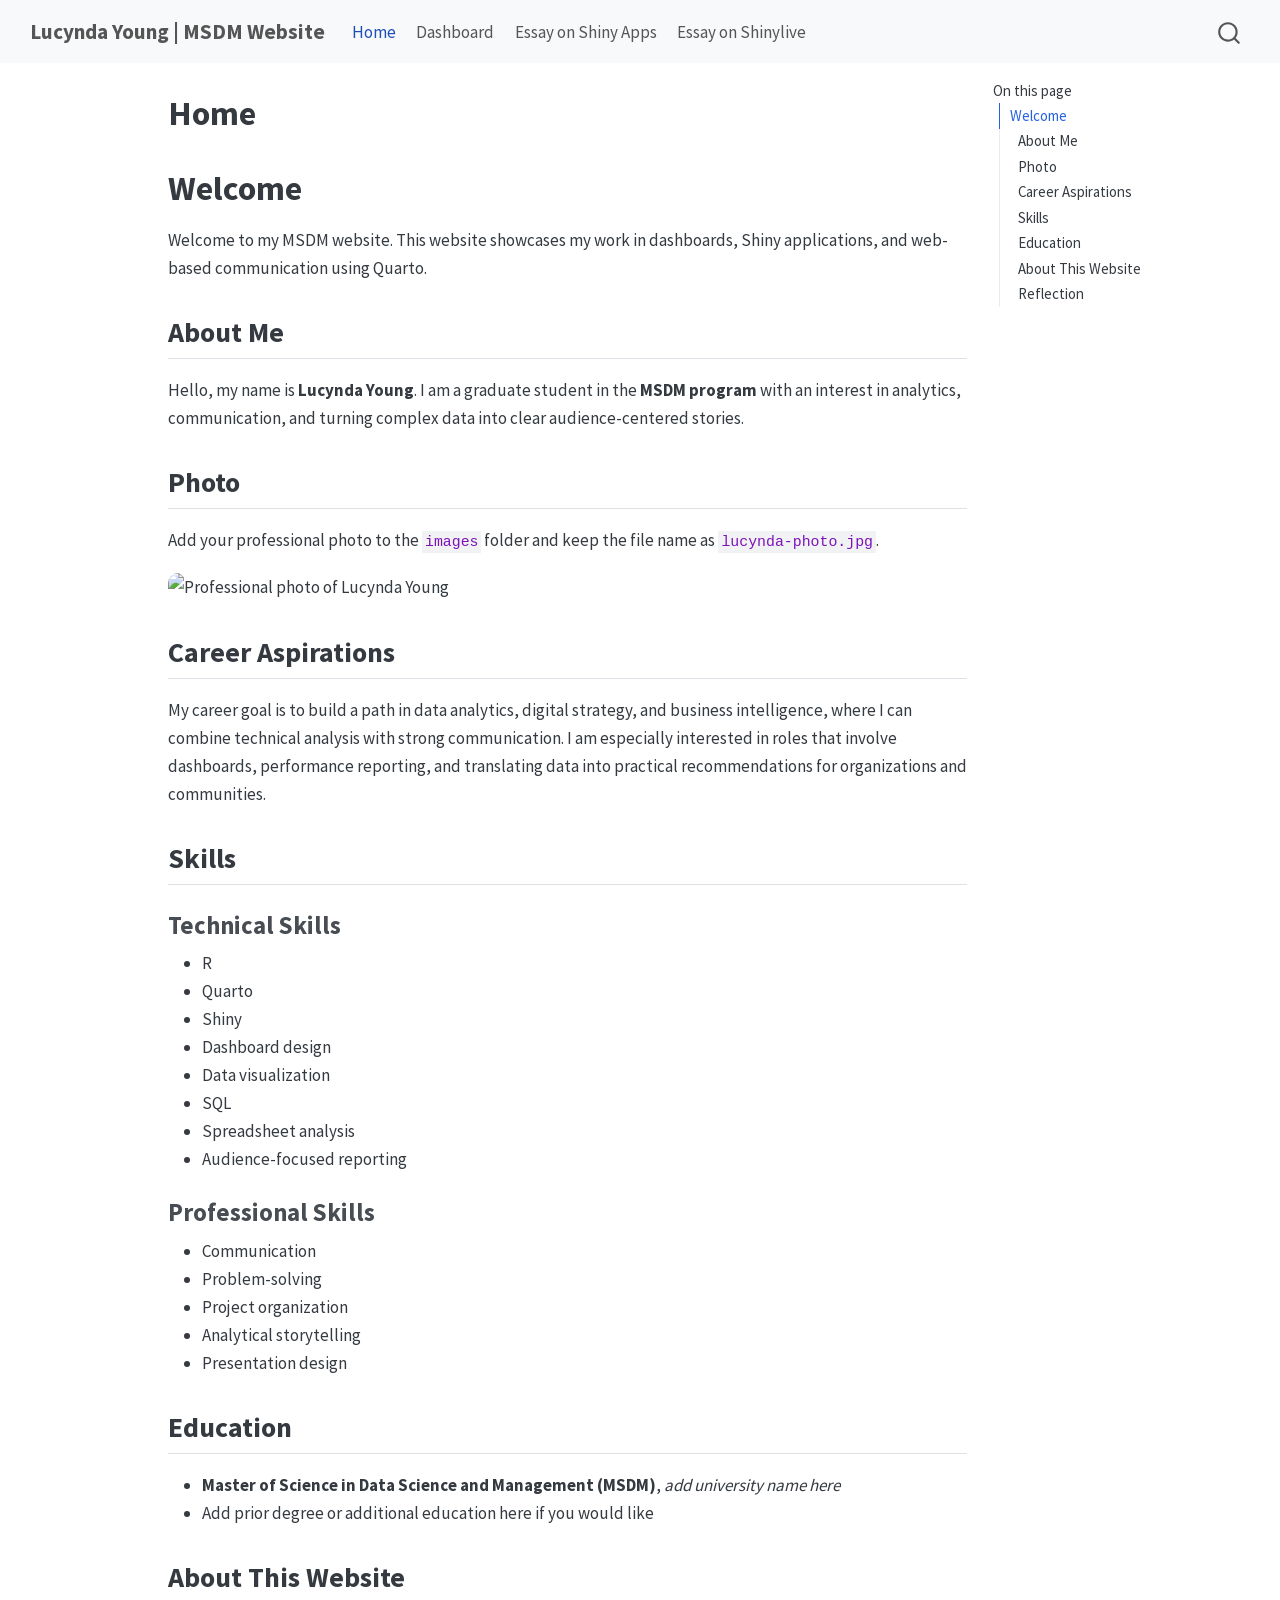
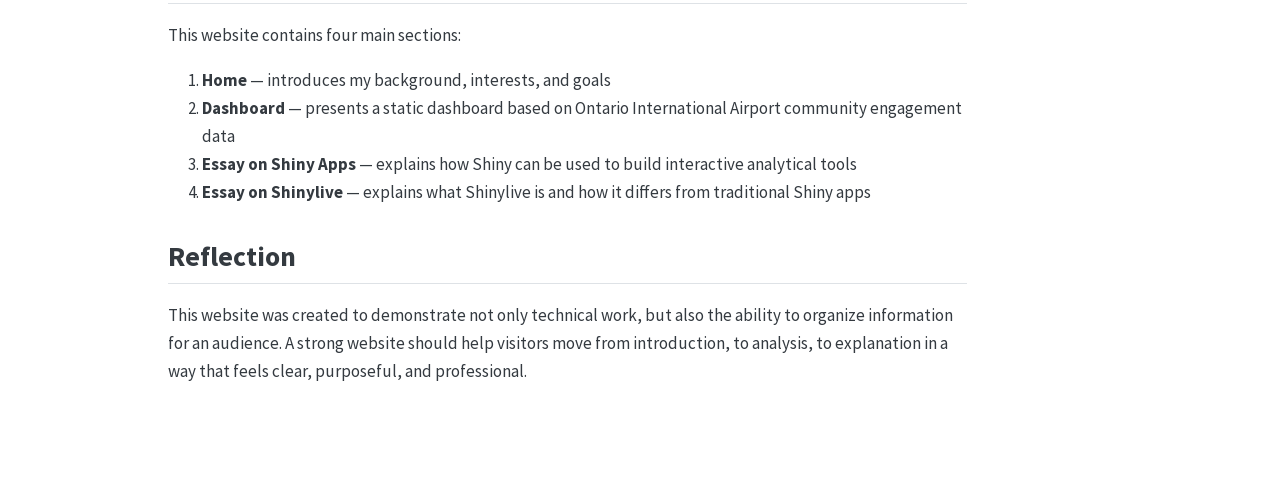
==== docs/index.html @ c5bb0f10 "changes" ====
<!DOCTYPE html>
<html xmlns="http://www.w3.org/1999/xhtml" lang="en" xml:lang="en"><head>

<meta charset="utf-8">
<meta name="generator" content="quarto-1.9.37">

<meta name="viewport" content="width=device-width, initial-scale=1.0, user-scalable=yes">


<title>Home – Lucynda Young | MSDM Website</title>
<style>

code{white-space: pre-wrap;}
span.smallcaps{font-variant: small-caps;}
div.columns{display: flex; gap: min(4vw, 1.5em);}
div.column{flex: auto; overflow-x: auto;}
div.hanging-indent{margin-left: 1.5em; text-indent: -1.5em;}
ul.task-list{list-style: none;}
ul.task-list li input[type="checkbox"] {
width: 0.8em;
margin: 0 0.8em 0.2em -1em;  vertical-align: middle;
}
</style>


<script>const headroomChanged = new CustomEvent("quarto-hrChanged", {
  detail: {},
  bubbles: true,
  cancelable: false,
  composed: false,
});

const announceDismiss = () => {
  const annEl = window.document.getElementById("quarto-announcement");
  if (annEl) {
    annEl.remove();

    const annId = annEl.getAttribute("data-announcement-id");
    window.localStorage.setItem(`quarto-announce-${annId}`, "true");
  }
};

const announceRegister = () => {
  const annEl = window.document.getElementById("quarto-announcement");
  if (annEl) {
    const annId = annEl.getAttribute("data-announcement-id");
    const isDismissed =
      window.localStorage.getItem(`quarto-announce-${annId}`) || false;
    if (isDismissed) {
      announceDismiss();
      return;
    } else {
      annEl.classList.remove("hidden");
    }

    const actionEl = annEl.querySelector(".quarto-announcement-action");
    if (actionEl) {
      actionEl.addEventListener("click", function (e) {
        e.preventDefault();
        // Hide the bar immediately
        announceDismiss();
      });
    }
  }
};

window.document.addEventListener("DOMContentLoaded", function () {
  let init = false;

  announceRegister();

  // Manage the back to top button, if one is present.
  let lastScrollTop = window.pageYOffset || document.documentElement.scrollTop;
  const scrollDownBuffer = 5;
  const scrollUpBuffer = 35;
  const btn = document.getElementById("quarto-back-to-top");
  const hideBackToTop = () => {
    btn.style.display = "none";
  };
  const showBackToTop = () => {
    btn.style.display = "inline-block";
  };
  if (btn) {
    window.document.addEventListener(
      "scroll",
      function () {
        const currentScrollTop =
          window.pageYOffset || document.documentElement.scrollTop;

        // Shows and hides the button 'intelligently' as the user scrolls
        if (currentScrollTop - scrollDownBuffer > lastScrollTop) {
          hideBackToTop();
          lastScrollTop = currentScrollTop <= 0 ? 0 : currentScrollTop;
        } else if (currentScrollTop < lastScrollTop - scrollUpBuffer) {
          showBackToTop();
          lastScrollTop = currentScrollTop <= 0 ? 0 : currentScrollTop;
        }

        // Show the button at the bottom, hides it at the top
        if (currentScrollTop <= 0) {
          hideBackToTop();
        } else if (
          window.innerHeight + currentScrollTop >=
          document.body.offsetHeight
        ) {
          showBackToTop();
        }
      },
      false
    );
  }

  function throttle(func, wait) {
    var timeout;
    return function () {
      const context = this;
      const args = arguments;
      const later = function () {
        clearTimeout(timeout);
        timeout = null;
        func.apply(context, args);
      };

      if (!timeout) {
        timeout = setTimeout(later, wait);
      }
    };
  }

  function headerOffset() {
    // Set an offset if there is are fixed top navbar
    const headerEl = window.document.querySelector("header.fixed-top");
    if (headerEl) {
      return headerEl.clientHeight;
    } else {
      return 0;
    }
  }

  function footerOffset() {
    const footerEl = window.document.querySelector("footer.footer");
    if (footerEl) {
      return footerEl.clientHeight;
    } else {
      return 0;
    }
  }

  function dashboardOffset() {
    const dashboardNavEl = window.document.getElementById(
      "quarto-dashboard-header"
    );
    if (dashboardNavEl !== null) {
      return dashboardNavEl.clientHeight;
    } else {
      return 0;
    }
  }

  function updateDocumentOffsetWithoutAnimation() {
    updateDocumentOffset(false);
  }

  function updateDocumentOffset(animated) {
    // set body offset
    const topOffset = headerOffset();
    const bodyOffset = topOffset + footerOffset() + dashboardOffset();
    const bodyEl = window.document.body;
    bodyEl.setAttribute("data-bs-offset", topOffset);
    bodyEl.style.paddingTop = topOffset + "px";

    // deal with sidebar offsets
    const sidebars = window.document.querySelectorAll(
      ".sidebar, .headroom-target"
    );
    sidebars.forEach((sidebar) => {
      if (!animated) {
        sidebar.classList.add("notransition");
        // Remove the no transition class after the animation has time to complete
        setTimeout(function () {
          sidebar.classList.remove("notransition");
        }, 201);
      }

      if (window.Headroom && sidebar.classList.contains("sidebar-unpinned")) {
        sidebar.style.top = "0";
        sidebar.style.maxHeight = "100vh";
      } else {
        sidebar.style.top = topOffset + "px";
        sidebar.style.maxHeight = "calc(100vh - " + topOffset + "px)";
      }
    });

    // allow space for footer
    const mainContainer = window.document.querySelector(".quarto-container");
    if (mainContainer) {
      mainContainer.style.minHeight = "calc(100vh - " + bodyOffset + "px)";
    }

    // link offset
    let linkStyle = window.document.querySelector("#quarto-target-style");
    if (!linkStyle) {
      linkStyle = window.document.createElement("style");
      linkStyle.setAttribute("id", "quarto-target-style");
      window.document.head.appendChild(linkStyle);
    }
    while (linkStyle.firstChild) {
      linkStyle.removeChild(linkStyle.firstChild);
    }
    if (topOffset > 0) {
      linkStyle.appendChild(
        window.document.createTextNode(`
      section:target::before {
        content: "";
        display: block;
        height: ${topOffset}px;
        margin: -${topOffset}px 0 0;
      }`)
      );
    }
    if (init) {
      window.dispatchEvent(headroomChanged);
    }
    init = true;
  }

  // initialize headroom
  var header = window.document.querySelector("#quarto-header");
  if (header && window.Headroom) {
    const headroom = new window.Headroom(header, {
      tolerance: 5,
      onPin: function () {
        const sidebars = window.document.querySelectorAll(
          ".sidebar, .headroom-target"
        );
        sidebars.forEach((sidebar) => {
          sidebar.classList.remove("sidebar-unpinned");
        });
        updateDocumentOffset();
      },
      onUnpin: function () {
        const sidebars = window.document.querySelectorAll(
          ".sidebar, .headroom-target"
        );
        sidebars.forEach((sidebar) => {
          sidebar.classList.add("sidebar-unpinned");
        });
        updateDocumentOffset();
      },
    });
    headroom.init();

    let frozen = false;
    window.quartoToggleHeadroom = function () {
      if (frozen) {
        headroom.unfreeze();
        frozen = false;
      } else {
        headroom.freeze();
        frozen = true;
      }
    };
  }

  window.addEventListener(
    "hashchange",
    function (e) {
      if (
        getComputedStyle(document.documentElement).scrollBehavior !== "smooth"
      ) {
        window.scrollTo(0, window.pageYOffset - headerOffset());
      }
    },
    false
  );

  // Observe size changed for the header
  const headerEl = window.document.querySelector("header.fixed-top");
  if (headerEl && window.ResizeObserver) {
    const observer = new window.ResizeObserver(() => {
      setTimeout(updateDocumentOffsetWithoutAnimation, 0);
    });
    observer.observe(headerEl, {
      attributes: true,
      childList: true,
      characterData: true,
    });
  } else {
    window.addEventListener(
      "resize",
      throttle(updateDocumentOffsetWithoutAnimation, 50)
    );
  }
  setTimeout(updateDocumentOffsetWithoutAnimation, 250);

  // fixup index.html links if we aren't on the filesystem
  if (window.location.protocol !== "file:") {
    const links = window.document.querySelectorAll("a");
    for (let i = 0; i < links.length; i++) {
      if (links[i].href) {
        links[i].dataset.originalHref = links[i].href;
        links[i].href = links[i].href.replace(/\/index\.html/, "/");
      }
    }

    // Fixup any sharing links that require urls
    // Append url to any sharing urls
    const sharingLinks = window.document.querySelectorAll(
      "a.sidebar-tools-main-item, a.quarto-navigation-tool, a.quarto-navbar-tools, a.quarto-navbar-tools-item"
    );
    for (let i = 0; i < sharingLinks.length; i++) {
      const sharingLink = sharingLinks[i];
      const href = sharingLink.getAttribute("href");
      if (href) {
        sharingLink.setAttribute(
          "href",
          href.replace("|url|", window.location.href)
        );
      }
    }

    // Scroll the active navigation item into view, if necessary
    const navSidebar = window.document.querySelector("nav#quarto-sidebar");
    if (navSidebar) {
      // Find the active item
      const activeItem = navSidebar.querySelector("li.sidebar-item a.active");
      if (activeItem) {
        // Wait for the scroll height and height to resolve by observing size changes on the
        // nav element that is scrollable
        const resizeObserver = new ResizeObserver((_entries) => {
          // The bottom of the element
          const elBottom = activeItem.offsetTop;
          const viewBottom = navSidebar.scrollTop + navSidebar.clientHeight;

          // The element height and scroll height are the same, then we are still loading
          if (viewBottom !== navSidebar.scrollHeight) {
            // Determine if the item isn't visible and scroll to it
            if (elBottom >= viewBottom) {
              navSidebar.scrollTop = elBottom;
            }

            // stop observing now since we've completed the scroll
            resizeObserver.unobserve(navSidebar);
          }
        });
        resizeObserver.observe(navSidebar);
      }
    }
  }
});
</script>
<script>/*!
 * headroom.js v0.12.0 - Give your page some headroom. Hide your header until you need it
 * Copyright (c) 2020 Nick Williams - http://wicky.nillia.ms/headroom.js
 * License: MIT
 */

!function(t,n){"object"==typeof exports&&"undefined"!=typeof module?module.exports=n():"function"==typeof define&&define.amd?define(n):(t=t||self).Headroom=n()}(this,function(){"use strict";function t(){return"undefined"!=typeof window}function d(t){return function(t){return t&&t.document&&function(t){return 9===t.nodeType}(t.document)}(t)?function(t){var n=t.document,o=n.body,s=n.documentElement;return{scrollHeight:function(){return Math.max(o.scrollHeight,s.scrollHeight,o.offsetHeight,s.offsetHeight,o.clientHeight,s.clientHeight)},height:function(){return t.innerHeight||s.clientHeight||o.clientHeight},scrollY:function(){return void 0!==t.pageYOffset?t.pageYOffset:(s||o.parentNode||o).scrollTop}}}(t):function(t){return{scrollHeight:function(){return Math.max(t.scrollHeight,t.offsetHeight,t.clientHeight)},height:function(){return Math.max(t.offsetHeight,t.clientHeight)},scrollY:function(){return t.scrollTop}}}(t)}function n(t,s,e){var n,o=function(){var n=!1;try{var t={get passive(){n=!0}};window.addEventListener("test",t,t),window.removeEventListener("test",t,t)}catch(t){n=!1}return n}(),i=!1,r=d(t),l=r.scrollY(),a={};function c(){var t=Math.round(r.scrollY()),n=r.height(),o=r.scrollHeight();a.scrollY=t,a.lastScrollY=l,a.direction=l<t?"down":"up",a.distance=Math.abs(t-l),a.isOutOfBounds=t<0||o<t+n,a.top=t<=s.offset[a.direction],a.bottom=o<=t+n,a.toleranceExceeded=a.distance>s.tolerance[a.direction],e(a),l=t,i=!1}function h(){i||(i=!0,n=requestAnimationFrame(c))}var u=!!o&&{passive:!0,capture:!1};return t.addEventListener("scroll",h,u),c(),{destroy:function(){cancelAnimationFrame(n),t.removeEventListener("scroll",h,u)}}}function o(t){return t===Object(t)?t:{down:t,up:t}}function s(t,n){n=n||{},Object.assign(this,s.options,n),this.classes=Object.assign({},s.options.classes,n.classes),this.elem=t,this.tolerance=o(this.tolerance),this.offset=o(this.offset),this.initialised=!1,this.frozen=!1}return s.prototype={constructor:s,init:function(){return s.cutsTheMustard&&!this.initialised&&(this.addClass("initial"),this.initialised=!0,setTimeout(function(t){t.scrollTracker=n(t.scroller,{offset:t.offset,tolerance:t.tolerance},t.update.bind(t))},100,this)),this},destroy:function(){this.initialised=!1,Object.keys(this.classes).forEach(this.removeClass,this),this.scrollTracker.destroy()},unpin:function(){!this.hasClass("pinned")&&this.hasClass("unpinned")||(this.addClass("unpinned"),this.removeClass("pinned"),this.onUnpin&&this.onUnpin.call(this))},pin:function(){this.hasClass("unpinned")&&(this.addClass("pinned"),this.removeClass("unpinned"),this.onPin&&this.onPin.call(this))},freeze:function(){this.frozen=!0,this.addClass("frozen")},unfreeze:function(){this.frozen=!1,this.removeClass("frozen")},top:function(){this.hasClass("top")||(this.addClass("top"),this.removeClass("notTop"),this.onTop&&this.onTop.call(this))},notTop:function(){this.hasClass("notTop")||(this.addClass("notTop"),this.removeClass("top"),this.onNotTop&&this.onNotTop.call(this))},bottom:function(){this.hasClass("bottom")||(this.addClass("bottom"),this.removeClass("notBottom"),this.onBottom&&this.onBottom.call(this))},notBottom:function(){this.hasClass("notBottom")||(this.addClass("notBottom"),this.removeClass("bottom"),this.onNotBottom&&this.onNotBottom.call(this))},shouldUnpin:function(t){return"down"===t.direction&&!t.top&&t.toleranceExceeded},shouldPin:function(t){return"up"===t.direction&&t.toleranceExceeded||t.top},addClass:function(t){this.elem.classList.add.apply(this.elem.classList,this.classes[t].split(" "))},removeClass:function(t){this.elem.classList.remove.apply(this.elem.classList,this.classes[t].split(" "))},hasClass:function(t){return this.classes[t].split(" ").every(function(t){return this.classList.contains(t)},this.elem)},update:function(t){t.isOutOfBounds||!0!==this.frozen&&(t.top?this.top():this.notTop(),t.bottom?this.bottom():this.notBottom(),this.shouldUnpin(t)?this.unpin():this.shouldPin(t)&&this.pin())}},s.options={tolerance:{up:0,down:0},offset:0,scroller:t()?window:null,classes:{frozen:"headroom--frozen",pinned:"headroom--pinned",unpinned:"headroom--unpinned",top:"headroom--top",notTop:"headroom--not-top",bottom:"headroom--bottom",notBottom:"headroom--not-bottom",initial:"headroom"}},s.cutsTheMustard=!!(t()&&function(){}.bind&&"classList"in document.documentElement&&Object.assign&&Object.keys&&requestAnimationFrame),s});
</script>
<script>/*!
 * clipboard.js v2.0.11
 * https://clipboardjs.com/
 *
 * Licensed MIT © Zeno Rocha
 */
!function(t,e){"object"==typeof exports&&"object"==typeof module?module.exports=e():"function"==typeof define&&define.amd?define([],e):"object"==typeof exports?exports.ClipboardJS=e():t.ClipboardJS=e()}(this,function(){return n={686:function(t,e,n){"use strict";n.d(e,{default:function(){return b}});var e=n(279),i=n.n(e),e=n(370),u=n.n(e),e=n(817),r=n.n(e);function c(t){try{return document.execCommand(t)}catch(t){return}}var a=function(t){t=r()(t);return c("cut"),t};function o(t,e){var n,o,t=(n=t,o="rtl"===document.documentElement.getAttribute("dir"),(t=document.createElement("textarea")).style.fontSize="12pt",t.style.border="0",t.style.padding="0",t.style.margin="0",t.style.position="absolute",t.style[o?"right":"left"]="-9999px",o=window.pageYOffset||document.documentElement.scrollTop,t.style.top="".concat(o,"px"),t.setAttribute("readonly",""),t.value=n,t);return e.container.appendChild(t),e=r()(t),c("copy"),t.remove(),e}var f=function(t){var e=1<arguments.length&&void 0!==arguments[1]?arguments[1]:{container:document.body},n="";return"string"==typeof t?n=o(t,e):t instanceof HTMLInputElement&&!["text","search","url","tel","password"].includes(null==t?void 0:t.type)?n=o(t.value,e):(n=r()(t),c("copy")),n};function l(t){return(l="function"==typeof Symbol&&"symbol"==typeof Symbol.iterator?function(t){return typeof t}:function(t){return t&&"function"==typeof Symbol&&t.constructor===Symbol&&t!==Symbol.prototype?"symbol":typeof t})(t)}var s=function(){var t=0<arguments.length&&void 0!==arguments[0]?arguments[0]:{},e=t.action,n=void 0===e?"copy":e,o=t.container,e=t.target,t=t.text;if("copy"!==n&&"cut"!==n)throw new Error('Invalid "action" value, use either "copy" or "cut"');if(void 0!==e){if(!e||"object"!==l(e)||1!==e.nodeType)throw new Error('Invalid "target" value, use a valid Element');if("copy"===n&&e.hasAttribute("disabled"))throw new Error('Invalid "target" attribute. Please use "readonly" instead of "disabled" attribute');if("cut"===n&&(e.hasAttribute("readonly")||e.hasAttribute("disabled")))throw new Error('Invalid "target" attribute. You can\'t cut text from elements with "readonly" or "disabled" attributes')}return t?f(t,{container:o}):e?"cut"===n?a(e):f(e,{container:o}):void 0};function p(t){return(p="function"==typeof Symbol&&"symbol"==typeof Symbol.iterator?function(t){return typeof t}:function(t){return t&&"function"==typeof Symbol&&t.constructor===Symbol&&t!==Symbol.prototype?"symbol":typeof t})(t)}function d(t,e){for(var n=0;n<e.length;n++){var o=e[n];o.enumerable=o.enumerable||!1,o.configurable=!0,"value"in o&&(o.writable=!0),Object.defineProperty(t,o.key,o)}}function y(t,e){return(y=Object.setPrototypeOf||function(t,e){return t.__proto__=e,t})(t,e)}function h(n){var o=function(){if("undefined"==typeof Reflect||!Reflect.construct)return!1;if(Reflect.construct.sham)return!1;if("function"==typeof Proxy)return!0;try{return Date.prototype.toString.call(Reflect.construct(Date,[],function(){})),!0}catch(t){return!1}}();return function(){var t,e=v(n);return t=o?(t=v(this).constructor,Reflect.construct(e,arguments,t)):e.apply(this,arguments),e=this,!(t=t)||"object"!==p(t)&&"function"!=typeof t?function(t){if(void 0!==t)return t;throw new ReferenceError("this hasn't been initialised - super() hasn't been called")}(e):t}}function v(t){return(v=Object.setPrototypeOf?Object.getPrototypeOf:function(t){return t.__proto__||Object.getPrototypeOf(t)})(t)}function m(t,e){t="data-clipboard-".concat(t);if(e.hasAttribute(t))return e.getAttribute(t)}var b=function(){!function(t,e){if("function"!=typeof e&&null!==e)throw new TypeError("Super expression must either be null or a function");t.prototype=Object.create(e&&e.prototype,{constructor:{value:t,writable:!0,configurable:!0}}),e&&y(t,e)}(r,i());var t,e,n,o=h(r);function r(t,e){var n;return function(t){if(!(t instanceof r))throw new TypeError("Cannot call a class as a function")}(this),(n=o.call(this)).resolveOptions(e),n.listenClick(t),n}return t=r,n=[{key:"copy",value:function(t){var e=1<arguments.length&&void 0!==arguments[1]?arguments[1]:{container:document.body};return f(t,e)}},{key:"cut",value:function(t){return a(t)}},{key:"isSupported",value:function(){var t=0<arguments.length&&void 0!==arguments[0]?arguments[0]:["copy","cut"],t="string"==typeof t?[t]:t,e=!!document.queryCommandSupported;return t.forEach(function(t){e=e&&!!document.queryCommandSupported(t)}),e}}],(e=[{key:"resolveOptions",value:function(){var t=0<arguments.length&&void 0!==arguments[0]?arguments[0]:{};this.action="function"==typeof t.action?t.action:this.defaultAction,this.target="function"==typeof t.target?t.target:this.defaultTarget,this.text="function"==typeof t.text?t.text:this.defaultText,this.container="object"===p(t.container)?t.container:document.body}},{key:"listenClick",value:function(t){var e=this;this.listener=u()(t,"click",function(t){return e.onClick(t)})}},{key:"onClick",value:function(t){var e=t.delegateTarget||t.currentTarget,n=this.action(e)||"copy",t=s({action:n,container:this.container,target:this.target(e),text:this.text(e)});this.emit(t?"success":"error",{action:n,text:t,trigger:e,clearSelection:function(){e&&e.focus(),window.getSelection().removeAllRanges()}})}},{key:"defaultAction",value:function(t){return m("action",t)}},{key:"defaultTarget",value:function(t){t=m("target",t);if(t)return document.querySelector(t)}},{key:"defaultText",value:function(t){return m("text",t)}},{key:"destroy",value:function(){this.listener.destroy()}}])&&d(t.prototype,e),n&&d(t,n),r}()},828:function(t){var e;"undefined"==typeof Element||Element.prototype.matches||((e=Element.prototype).matches=e.matchesSelector||e.mozMatchesSelector||e.msMatchesSelector||e.oMatchesSelector||e.webkitMatchesSelector),t.exports=function(t,e){for(;t&&9!==t.nodeType;){if("function"==typeof t.matches&&t.matches(e))return t;t=t.parentNode}}},438:function(t,e,n){var u=n(828);function i(t,e,n,o,r){var i=function(e,n,t,o){return function(t){t.delegateTarget=u(t.target,n),t.delegateTarget&&o.call(e,t)}}.apply(this,arguments);return t.addEventListener(n,i,r),{destroy:function(){t.removeEventListener(n,i,r)}}}t.exports=function(t,e,n,o,r){return"function"==typeof t.addEventListener?i.apply(null,arguments):"function"==typeof n?i.bind(null,document).apply(null,arguments):("string"==typeof t&&(t=document.querySelectorAll(t)),Array.prototype.map.call(t,function(t){return i(t,e,n,o,r)}))}},879:function(t,n){n.node=function(t){return void 0!==t&&t instanceof HTMLElement&&1===t.nodeType},n.nodeList=function(t){var e=Object.prototype.toString.call(t);return void 0!==t&&("[object NodeList]"===e||"[object HTMLCollection]"===e)&&"length"in t&&(0===t.length||n.node(t[0]))},n.string=function(t){return"string"==typeof t||t instanceof String},n.fn=function(t){return"[object Function]"===Object.prototype.toString.call(t)}},370:function(t,e,n){var f=n(879),l=n(438);t.exports=function(t,e,n){if(!t&&!e&&!n)throw new Error("Missing required arguments");if(!f.string(e))throw new TypeError("Second argument must be a String");if(!f.fn(n))throw new TypeError("Third argument must be a Function");if(f.node(t))return c=e,a=n,(u=t).addEventListener(c,a),{destroy:function(){u.removeEventListener(c,a)}};if(f.nodeList(t))return o=t,r=e,i=n,Array.prototype.forEach.call(o,function(t){t.addEventListener(r,i)}),{destroy:function(){Array.prototype.forEach.call(o,function(t){t.removeEventListener(r,i)})}};if(f.string(t))return t=t,e=e,n=n,l(document.body,t,e,n);throw new TypeError("First argument must be a String, HTMLElement, HTMLCollection, or NodeList");var o,r,i,u,c,a}},817:function(t){t.exports=function(t){var e,n="SELECT"===t.nodeName?(t.focus(),t.value):"INPUT"===t.nodeName||"TEXTAREA"===t.nodeName?((e=t.hasAttribute("readonly"))||t.setAttribute("readonly",""),t.select(),t.setSelectionRange(0,t.value.length),e||t.removeAttribute("readonly"),t.value):(t.hasAttribute("contenteditable")&&t.focus(),n=window.getSelection(),(e=document.createRange()).selectNodeContents(t),n.removeAllRanges(),n.addRange(e),n.toString());return n}},279:function(t){function e(){}e.prototype={on:function(t,e,n){var o=this.e||(this.e={});return(o[t]||(o[t]=[])).push({fn:e,ctx:n}),this},once:function(t,e,n){var o=this;function r(){o.off(t,r),e.apply(n,arguments)}return r._=e,this.on(t,r,n)},emit:function(t){for(var e=[].slice.call(arguments,1),n=((this.e||(this.e={}))[t]||[]).slice(),o=0,r=n.length;o<r;o++)n[o].fn.apply(n[o].ctx,e);return this},off:function(t,e){var n=this.e||(this.e={}),o=n[t],r=[];if(o&&e)for(var i=0,u=o.length;i<u;i++)o[i].fn!==e&&o[i].fn._!==e&&r.push(o[i]);return r.length?n[t]=r:delete n[t],this}},t.exports=e,t.exports.TinyEmitter=e}},r={},o.n=function(t){var e=t&&t.__esModule?function(){return t.default}:function(){return t};return o.d(e,{a:e}),e},o.d=function(t,e){for(var n in e)o.o(e,n)&&!o.o(t,n)&&Object.defineProperty(t,n,{enumerable:!0,get:e[n]})},o.o=function(t,e){return Object.prototype.hasOwnProperty.call(t,e)},o(686).default;function o(t){if(r[t])return r[t].exports;var e=r[t]={exports:{}};return n[t](e,e.exports,o),e.exports}var n,r});</script>
<script>/*! @algolia/autocomplete-js 1.19.1 | MIT License | © Algolia, Inc. and contributors | https://github.com/algolia/autocomplete */
!function(e,t){"object"==typeof exports&&"undefined"!=typeof module?t(exports):"function"==typeof define&&define.amd?define(["exports"],t):t((e="undefined"!=typeof globalThis?globalThis:e||self)["@algolia/autocomplete-js"]={})}(this,(function(e){"use strict";function t(e,t){var n=Object.keys(e);if(Object.getOwnPropertySymbols){var r=Object.getOwnPropertySymbols(e);t&&(r=r.filter((function(t){return Object.getOwnPropertyDescriptor(e,t).enumerable}))),n.push.apply(n,r)}return n}function n(e){for(var n=1;n<arguments.length;n++){var r=null!=arguments[n]?arguments[n]:{};n%2?t(Object(r),!0).forEach((function(t){o(e,t,r[t])})):Object.getOwnPropertyDescriptors?Object.defineProperties(e,Object.getOwnPropertyDescriptors(r)):t(Object(r)).forEach((function(t){Object.defineProperty(e,t,Object.getOwnPropertyDescriptor(r,t))}))}return e}function r(e){return r="function"==typeof Symbol&&"symbol"==typeof Symbol.iterator?function(e){return typeof e}:function(e){return e&&"function"==typeof Symbol&&e.constructor===Symbol&&e!==Symbol.prototype?"symbol":typeof e},r(e)}function o(e,t,n){return(t=function(e){var t=function(e,t){if("object"!=typeof e||null===e)return e;var n=e[Symbol.toPrimitive];if(void 0!==n){var r=n.call(e,t||"default");if("object"!=typeof r)return r;throw new TypeError("@@toPrimitive must return a primitive value.")}return("string"===t?String:Number)(e)}(e,"string");return"symbol"==typeof t?t:String(t)}(t))in e?Object.defineProperty(e,t,{value:n,enumerable:!0,configurable:!0,writable:!0}):e[t]=n,e}function i(){return i=Object.assign?Object.assign.bind():function(e){for(var t=1;t<arguments.length;t++){var n=arguments[t];for(var r in n)Object.prototype.hasOwnProperty.call(n,r)&&(e[r]=n[r])}return e},i.apply(this,arguments)}function u(e,t){if(null==e)return{};var n,r,o=function(e,t){if(null==e)return{};var n,r,o={},i=Object.keys(e);for(r=0;r<i.length;r++)n=i[r],t.indexOf(n)>=0||(o[n]=e[n]);return o}(e,t);if(Object.getOwnPropertySymbols){var i=Object.getOwnPropertySymbols(e);for(r=0;r<i.length;r++)n=i[r],t.indexOf(n)>=0||Object.prototype.propertyIsEnumerable.call(e,n)&&(o[n]=e[n])}return o}function a(e,t){return function(e){if(Array.isArray(e))return e}(e)||function(e,t){var n=null==e?null:"undefined"!=typeof Symbol&&e[Symbol.iterator]||e["@@iterator"];if(null!=n){var r,o,i,u,a=[],l=!0,c=!1;try{if(i=(n=n.call(e)).next,0===t){if(Object(n)!==n)return;l=!1}else for(;!(l=(r=i.call(n)).done)&&(a.push(r.value),a.length!==t);l=!0);}catch(e){c=!0,o=e}finally{try{if(!l&&null!=n.return&&(u=n.return(),Object(u)!==u))return}finally{if(c)throw o}}return a}}(e,t)||c(e,t)||function(){throw new TypeError("Invalid attempt to destructure non-iterable instance.\nIn order to be iterable, non-array objects must have a [Symbol.iterator]() method.")}()}function l(e){return function(e){if(Array.isArray(e))return s(e)}(e)||function(e){if("undefined"!=typeof Symbol&&null!=e[Symbol.iterator]||null!=e["@@iterator"])return Array.from(e)}(e)||c(e)||function(){throw new TypeError("Invalid attempt to spread non-iterable instance.\nIn order to be iterable, non-array objects must have a [Symbol.iterator]() method.")}()}function c(e,t){if(e){if("string"==typeof e)return s(e,t);var n=Object.prototype.toString.call(e).slice(8,-1);return"Object"===n&&e.constructor&&(n=e.constructor.name),"Map"===n||"Set"===n?Array.from(e):"Arguments"===n||/^(?:Ui|I)nt(?:8|16|32)(?:Clamped)?Array$/.test(n)?s(e,t):void 0}}function s(e,t){(null==t||t>e.length)&&(t=e.length);for(var n=0,r=new Array(t);n<t;n++)r[n]=e[n];return r}function f(e){return{current:e}}function p(e,t){var n=void 0;return function(){for(var r=arguments.length,o=new Array(r),i=0;i<r;i++)o[i]=arguments[i];n&&clearTimeout(n),n=setTimeout((function(){return e.apply(void 0,o)}),t)}}function m(e){return e.reduce((function(e,t){return e.concat(t)}),[])}var v=0;function d(){return"autocomplete-".concat(v++)}function y(e,t){return t.reduce((function(e,t){return e&&e[t]}),e)}function b(e){return 0===e.collections.length?0:e.collections.reduce((function(e,t){return e+t.items.length}),0)}function g(e){return e!==Object(e)}function h(e,t){if(e===t)return!0;if(g(e)||g(t)||"function"==typeof e||"function"==typeof t)return e===t;if(Object.keys(e).length!==Object.keys(t).length)return!1;for(var n=0,r=Object.keys(e);n<r.length;n++){var o=r[n];if(!(o in t))return!1;if(!h(e[o],t[o]))return!1}return!0}var _=function(){};var O="1.19.1",S=[{segment:"autocomplete-core",version:O}];function j(e){var t=e.item,n=e.items,r=void 0===n?[]:n;return{index:t.__autocomplete_indexName,items:[t],positions:[1+r.findIndex((function(e){return e.objectID===t.objectID}))],queryID:t.__autocomplete_queryID,algoliaSource:["autocomplete"]}}function P(e,t){return function(e){if(Array.isArray(e))return e}(e)||function(e,t){var n=null==e?null:"undefined"!=typeof Symbol&&e[Symbol.iterator]||e["@@iterator"];if(null!=n){var r,o,i,u,a=[],l=!0,c=!1;try{if(i=(n=n.call(e)).next,0===t){if(Object(n)!==n)return;l=!1}else for(;!(l=(r=i.call(n)).done)&&(a.push(r.value),a.length!==t);l=!0);}catch(e){c=!0,o=e}finally{try{if(!l&&null!=n.return&&(u=n.return(),Object(u)!==u))return}finally{if(c)throw o}}return a}}(e,t)||function(e,t){if(!e)return;if("string"==typeof e)return w(e,t);var n=Object.prototype.toString.call(e).slice(8,-1);"Object"===n&&e.constructor&&(n=e.constructor.name);if("Map"===n||"Set"===n)return Array.from(e);if("Arguments"===n||/^(?:Ui|I)nt(?:8|16|32)(?:Clamped)?Array$/.test(n))return w(e,t)}(e,t)||function(){throw new TypeError("Invalid attempt to destructure non-iterable instance.\nIn order to be iterable, non-array objects must have a [Symbol.iterator]() method.")}()}function w(e,t){(null==t||t>e.length)&&(t=e.length);for(var n=0,r=new Array(t);n<t;n++)r[n]=e[n];return r}var I=["items"],A=["items"];function E(e){return E="function"==typeof Symbol&&"symbol"==typeof Symbol.iterator?function(e){return typeof e}:function(e){return e&&"function"==typeof Symbol&&e.constructor===Symbol&&e!==Symbol.prototype?"symbol":typeof e},E(e)}function D(e){return function(e){if(Array.isArray(e))return C(e)}(e)||function(e){if("undefined"!=typeof Symbol&&null!=e[Symbol.iterator]||null!=e["@@iterator"])return Array.from(e)}(e)||function(e,t){if(!e)return;if("string"==typeof e)return C(e,t);var n=Object.prototype.toString.call(e).slice(8,-1);"Object"===n&&e.constructor&&(n=e.constructor.name);if("Map"===n||"Set"===n)return Array.from(e);if("Arguments"===n||/^(?:Ui|I)nt(?:8|16|32)(?:Clamped)?Array$/.test(n))return C(e,t)}(e)||function(){throw new TypeError("Invalid attempt to spread non-iterable instance.\nIn order to be iterable, non-array objects must have a [Symbol.iterator]() method.")}()}function C(e,t){(null==t||t>e.length)&&(t=e.length);for(var n=0,r=new Array(t);n<t;n++)r[n]=e[n];return r}function k(e,t){if(null==e)return{};var n,r,o=function(e,t){if(null==e)return{};var n,r,o={},i=Object.keys(e);for(r=0;r<i.length;r++)n=i[r],t.indexOf(n)>=0||(o[n]=e[n]);return o}(e,t);if(Object.getOwnPropertySymbols){var i=Object.getOwnPropertySymbols(e);for(r=0;r<i.length;r++)n=i[r],t.indexOf(n)>=0||Object.prototype.propertyIsEnumerable.call(e,n)&&(o[n]=e[n])}return o}function x(e,t){var n=Object.keys(e);if(Object.getOwnPropertySymbols){var r=Object.getOwnPropertySymbols(e);t&&(r=r.filter((function(t){return Object.getOwnPropertyDescriptor(e,t).enumerable}))),n.push.apply(n,r)}return n}function N(e){for(var t=1;t<arguments.length;t++){var n=null!=arguments[t]?arguments[t]:{};t%2?x(Object(n),!0).forEach((function(t){T(e,t,n[t])})):Object.getOwnPropertyDescriptors?Object.defineProperties(e,Object.getOwnPropertyDescriptors(n)):x(Object(n)).forEach((function(t){Object.defineProperty(e,t,Object.getOwnPropertyDescriptor(n,t))}))}return e}function T(e,t,n){return(t=function(e){var t=function(e,t){if("object"!==E(e)||null===e)return e;var n=e[Symbol.toPrimitive];if(void 0!==n){var r=n.call(e,t||"default");if("object"!==E(r))return r;throw new TypeError("@@toPrimitive must return a primitive value.")}return("string"===t?String:Number)(e)}(e,"string");return"symbol"===E(t)?t:String(t)}(t))in e?Object.defineProperty(e,t,{value:n,enumerable:!0,configurable:!0,writable:!0}):e[t]=n,e}function q(e){for(var t=arguments.length>1&&void 0!==arguments[1]?arguments[1]:20,n=[],r=0;r<e.objectIDs.length;r+=t)n.push(N(N({},e),{},{objectIDs:e.objectIDs.slice(r,r+t)}));return n}function B(e){return e.map((function(e){var t=e.items,n=k(e,I);return N(N({},n),{},{objectIDs:(null==t?void 0:t.map((function(e){return e.objectID})))||n.objectIDs})}))}function R(e){var t,n,r,o=(t=P((e.version||"").split(".").map(Number),2),n=t[0],r=t[1],n>=3||2===n&&r>=4||1===n&&r>=10);function i(t,n,r){if(o&&void 0!==r){var i=r[0].__autocomplete_algoliaCredentials,u={"X-Algolia-Application-Id":i.appId,"X-Algolia-API-Key":i.apiKey};e.apply(void 0,[t].concat(D(n),[{headers:u}]))}else e.apply(void 0,[t].concat(D(n)))}return{init:function(t,n){e("init",{appId:t,apiKey:n})},setAuthenticatedUserToken:function(t){e("setAuthenticatedUserToken",t)},setUserToken:function(t){e("setUserToken",t)},clickedObjectIDsAfterSearch:function(){for(var e=arguments.length,t=new Array(e),n=0;n<e;n++)t[n]=arguments[n];t.length>0&&i("clickedObjectIDsAfterSearch",B(t),t[0].items)},clickedObjectIDs:function(){for(var e=arguments.length,t=new Array(e),n=0;n<e;n++)t[n]=arguments[n];t.length>0&&i("clickedObjectIDs",B(t),t[0].items)},clickedFilters:function(){for(var t=arguments.length,n=new Array(t),r=0;r<t;r++)n[r]=arguments[r];n.length>0&&e.apply(void 0,["clickedFilters"].concat(n))},convertedObjectIDsAfterSearch:function(){for(var e=arguments.length,t=new Array(e),n=0;n<e;n++)t[n]=arguments[n];t.length>0&&i("convertedObjectIDsAfterSearch",B(t),t[0].items)},convertedObjectIDs:function(){for(var e=arguments.length,t=new Array(e),n=0;n<e;n++)t[n]=arguments[n];t.length>0&&i("convertedObjectIDs",B(t),t[0].items)},convertedFilters:function(){for(var t=arguments.length,n=new Array(t),r=0;r<t;r++)n[r]=arguments[r];n.length>0&&e.apply(void 0,["convertedFilters"].concat(n))},viewedObjectIDs:function(){for(var e=arguments.length,t=new Array(e),n=0;n<e;n++)t[n]=arguments[n];t.length>0&&t.reduce((function(e,t){var n=t.items,r=k(t,A);return[].concat(D(e),D(q(N(N({},r),{},{objectIDs:(null==n?void 0:n.map((function(e){return e.objectID})))||r.objectIDs})).map((function(e){return{items:n,payload:e}}))))}),[]).forEach((function(e){var t=e.items;return i("viewedObjectIDs",[e.payload],t)}))},viewedFilters:function(){for(var t=arguments.length,n=new Array(t),r=0;r<t;r++)n[r]=arguments[r];n.length>0&&e.apply(void 0,["viewedFilters"].concat(n))}}}function L(e){var t=e.items.reduce((function(e,t){var n;return e[t.__autocomplete_indexName]=(null!==(n=e[t.__autocomplete_indexName])&&void 0!==n?n:[]).concat(t),e}),{});return Object.keys(t).map((function(e){return{index:e,items:t[e],algoliaSource:["autocomplete"]}}))}function F(e){return e.objectID&&e.__autocomplete_indexName&&e.__autocomplete_queryID}function U(e){return U="function"==typeof Symbol&&"symbol"==typeof Symbol.iterator?function(e){return typeof e}:function(e){return e&&"function"==typeof Symbol&&e.constructor===Symbol&&e!==Symbol.prototype?"symbol":typeof e},U(e)}function M(e){return function(e){if(Array.isArray(e))return H(e)}(e)||function(e){if("undefined"!=typeof Symbol&&null!=e[Symbol.iterator]||null!=e["@@iterator"])return Array.from(e)}(e)||function(e,t){if(!e)return;if("string"==typeof e)return H(e,t);var n=Object.prototype.toString.call(e).slice(8,-1);"Object"===n&&e.constructor&&(n=e.constructor.name);if("Map"===n||"Set"===n)return Array.from(e);if("Arguments"===n||/^(?:Ui|I)nt(?:8|16|32)(?:Clamped)?Array$/.test(n))return H(e,t)}(e)||function(){throw new TypeError("Invalid attempt to spread non-iterable instance.\nIn order to be iterable, non-array objects must have a [Symbol.iterator]() method.")}()}function H(e,t){(null==t||t>e.length)&&(t=e.length);for(var n=0,r=new Array(t);n<t;n++)r[n]=e[n];return r}function V(e,t){var n=Object.keys(e);if(Object.getOwnPropertySymbols){var r=Object.getOwnPropertySymbols(e);t&&(r=r.filter((function(t){return Object.getOwnPropertyDescriptor(e,t).enumerable}))),n.push.apply(n,r)}return n}function W(e){for(var t=1;t<arguments.length;t++){var n=null!=arguments[t]?arguments[t]:{};t%2?V(Object(n),!0).forEach((function(t){Q(e,t,n[t])})):Object.getOwnPropertyDescriptors?Object.defineProperties(e,Object.getOwnPropertyDescriptors(n)):V(Object(n)).forEach((function(t){Object.defineProperty(e,t,Object.getOwnPropertyDescriptor(n,t))}))}return e}function Q(e,t,n){return(t=function(e){var t=function(e,t){if("object"!==U(e)||null===e)return e;var n=e[Symbol.toPrimitive];if(void 0!==n){var r=n.call(e,t||"default");if("object"!==U(r))return r;throw new TypeError("@@toPrimitive must return a primitive value.")}return("string"===t?String:Number)(e)}(e,"string");return"symbol"===U(t)?t:String(t)}(t))in e?Object.defineProperty(e,t,{value:n,enumerable:!0,configurable:!0,writable:!0}):e[t]=n,e}var K="2.15.0",$="https://cdn.jsdelivr.net/npm/search-insights@".concat(K,"/dist/search-insights.min.js"),z=p((function(e){var t=e.onItemsChange,n=e.items,r=e.insights,o=e.state;t({insights:r,insightsEvents:L({items:n}).map((function(e){return W({eventName:"Items Viewed"},e)})),state:o})}),400);function G(e){var t=function(e){return W({onItemsChange:function(e){var t=e.insights,n=e.insightsEvents,r=e.state;t.viewedObjectIDs.apply(t,M(n.map((function(e){return W(W({},e),{},{algoliaSource:J(e.algoliaSource,r.context)})}))))},onSelect:function(e){var t=e.insights,n=e.insightsEvents,r=e.state;t.clickedObjectIDsAfterSearch.apply(t,M(n.map((function(e){return W(W({},e),{},{algoliaSource:J(e.algoliaSource,r.context)})}))))},onActive:_,__autocomplete_clickAnalytics:!0},e)}(e),n=t.insightsClient,r=t.insightsInitParams,o=t.onItemsChange,i=t.onSelect,u=t.onActive,a=t.__autocomplete_clickAnalytics,l=n;if(n||function(e){if("undefined"!=typeof window)e({window:window})}((function(e){var t=e.window,n=t.AlgoliaAnalyticsObject||"aa";"string"==typeof n&&(l=t[n]),l||(t.AlgoliaAnalyticsObject=n,t[n]||(t[n]=function(){t[n].queue||(t[n].queue=[]);for(var e=arguments.length,r=new Array(e),o=0;o<e;o++)r[o]=arguments[o];t[n].queue.push(r)}),t[n].version=K,l=t[n],function(e){var t="[Autocomplete]: Could not load search-insights.js. Please load it manually following https://alg.li/insights-autocomplete";try{var n=e.document.createElement("script");n.async=!0,n.src=$,n.onerror=function(){console.error(t)},document.body.appendChild(n)}catch(e){console.error(t)}}(t))})),!l)return{};r&&l("init",W({partial:!0},r));var c=R(l),s=f([]),m=p((function(e){var t=e.state;if(t.isOpen){var n=t.collections.reduce((function(e,t){return[].concat(M(e),M(t.items))}),[]).filter(F);h(s.current.map((function(e){return e.objectID})),n.map((function(e){return e.objectID})))||(s.current=n,n.length>0&&z({onItemsChange:o,items:n,insights:c,state:t}))}}),0);return{name:"aa.algoliaInsightsPlugin",subscribe:function(e){var t=e.setContext,n=e.onSelect,r=e.onActive;function o(e){t({algoliaInsightsPlugin:{__algoliaSearchParameters:W(W({},a?{clickAnalytics:!0}:{}),e?{userToken:X(e)}:{}),insights:c}})}l("addAlgoliaAgent","insights-plugin"),o(),l("onUserTokenChange",(function(e){o(e)})),l("getUserToken",null,(function(e,t){o(t)})),n((function(e){var t=e.item,n=e.state,r=e.event,o=e.source;F(t)&&i({state:n,event:r,insights:c,item:t,insightsEvents:[W({eventName:"Item Selected"},j({item:t,items:o.getItems().filter(F)}))]})})),r((function(e){var t=e.item,n=e.source,r=e.state,o=e.event;F(t)&&u({state:r,event:o,insights:c,item:t,insightsEvents:[W({eventName:"Item Active"},j({item:t,items:n.getItems().filter(F)}))]})}))},onStateChange:function(e){var t=e.state;m({state:t})},__autocomplete_pluginOptions:e}}function J(){var e,t=arguments.length>0&&void 0!==arguments[0]?arguments[0]:[],n=arguments.length>1?arguments[1]:void 0;return[].concat(M(t),["autocomplete-internal"],M(null!==(e=n.algoliaInsightsPlugin)&&void 0!==e&&e.__automaticInsights?["autocomplete-automatic"]:[]))}function X(e){return"number"==typeof e?e.toString():e}function Y(e,t){var n=t;return{then:function(t,r){return Y(e.then(ee(t,n,e),ee(r,n,e)),n)},catch:function(t){return Y(e.catch(ee(t,n,e)),n)},finally:function(t){return t&&n.onCancelList.push(t),Y(e.finally(ee(t&&function(){return n.onCancelList=[],t()},n,e)),n)},cancel:function(){n.isCanceled=!0;var e=n.onCancelList;n.onCancelList=[],e.forEach((function(e){e()}))},isCanceled:function(){return!0===n.isCanceled}}}function Z(e){return Y(e,{isCanceled:!1,onCancelList:[]})}function ee(e,t,n){return e?function(n){return t.isCanceled?n:e(n)}:n}var te,ne=!0;function re(e,t,n,r){if(!n)return null;if(e<0&&(null===t||null!==r&&0===t))return n+e;var o=(null===t?-1:t)+e;return o<=-1||o>=n?null===r?null:0:o}function oe(e,t){var n=Object.keys(e);if(Object.getOwnPropertySymbols){var r=Object.getOwnPropertySymbols(e);t&&(r=r.filter((function(t){return Object.getOwnPropertyDescriptor(e,t).enumerable}))),n.push.apply(n,r)}return n}function ie(e){for(var t=1;t<arguments.length;t++){var n=null!=arguments[t]?arguments[t]:{};t%2?oe(Object(n),!0).forEach((function(t){ue(e,t,n[t])})):Object.getOwnPropertyDescriptors?Object.defineProperties(e,Object.getOwnPropertyDescriptors(n)):oe(Object(n)).forEach((function(t){Object.defineProperty(e,t,Object.getOwnPropertyDescriptor(n,t))}))}return e}function ue(e,t,n){return(t=function(e){var t=function(e,t){if("object"!==ae(e)||null===e)return e;var n=e[Symbol.toPrimitive];if(void 0!==n){var r=n.call(e,t||"default");if("object"!==ae(r))return r;throw new TypeError("@@toPrimitive must return a primitive value.")}return("string"===t?String:Number)(e)}(e,"string");return"symbol"===ae(t)?t:String(t)}(t))in e?Object.defineProperty(e,t,{value:n,enumerable:!0,configurable:!0,writable:!0}):e[t]=n,e}function ae(e){return ae="function"==typeof Symbol&&"symbol"==typeof Symbol.iterator?function(e){return typeof e}:function(e){return e&&"function"==typeof Symbol&&e.constructor===Symbol&&e!==Symbol.prototype?"symbol":typeof e},ae(e)}function le(e,t){var n="undefined"!=typeof Symbol&&e[Symbol.iterator]||e["@@iterator"];if(!n){if(Array.isArray(e)||(n=function(e,t){if(!e)return;if("string"==typeof e)return ce(e,t);var n=Object.prototype.toString.call(e).slice(8,-1);"Object"===n&&e.constructor&&(n=e.constructor.name);if("Map"===n||"Set"===n)return Array.from(e);if("Arguments"===n||/^(?:Ui|I)nt(?:8|16|32)(?:Clamped)?Array$/.test(n))return ce(e,t)}(e))||t&&e&&"number"==typeof e.length){n&&(e=n);var r=0,o=function(){};return{s:o,n:function(){return r>=e.length?{done:!0}:{done:!1,value:e[r++]}},e:function(e){throw e},f:o}}throw new TypeError("Invalid attempt to iterate non-iterable instance.\nIn order to be iterable, non-array objects must have a [Symbol.iterator]() method.")}var i,u=!0,a=!1;return{s:function(){n=n.call(e)},n:function(){var e=n.next();return u=e.done,e},e:function(e){a=!0,i=e},f:function(){try{u||null==n.return||n.return()}finally{if(a)throw i}}}}function ce(e,t){(null==t||t>e.length)&&(t=e.length);for(var n=0,r=new Array(t);n<t;n++)r[n]=e[n];return r}var se=function(e,t){var n,r=!1,o=[],i=le(e);try{for(i.s();!(n=i.n()).done;){var u,a,l,c=null===(u=n.value.__autocomplete_pluginOptions)||void 0===u||null===(a=(l=u).awaitSubmit)||void 0===a?void 0:a.call(l);if("number"==typeof c)o.push(c);else if(!0===c){r=!0;break}}}catch(e){i.e(e)}finally{i.f()}return r?t.wait():o.length>0?t.wait(Math.max.apply(Math,o)):void 0};function fe(e){var t=function(e){var t=e.collections.map((function(e){return e.items.length})).reduce((function(e,t,n){var r=(e[n-1]||0)+t;return e.push(r),e}),[]).reduce((function(t,n){return n<=e.activeItemId?t+1:t}),0);return e.collections[t]}(e);if(!t)return null;var n=t.items[function(e){for(var t=e.state,n=e.collection,r=!1,o=0,i=0;!1===r;){var u=t.collections[o];if(u===n){r=!0;break}i+=u.items.length,o++}return t.activeItemId-i}({state:e,collection:t})],r=t.source;return{item:n,itemInputValue:r.getItemInputValue({item:n,state:e}),itemUrl:r.getItemUrl({item:n,state:e}),source:r}}function pe(e,t,n){return[e,null==n?void 0:n.sourceId,t].filter(Boolean).join("-").replace(/\s/g,"")}var me=/((gt|sm)-|galaxy nexus)|samsung[- ]|samsungbrowser/i;function ve(e){return e.nativeEvent||e}function de(e){return de="function"==typeof Symbol&&"symbol"==typeof Symbol.iterator?function(e){return typeof e}:function(e){return e&&"function"==typeof Symbol&&e.constructor===Symbol&&e!==Symbol.prototype?"symbol":typeof e},de(e)}function ye(e,t){var n=Object.keys(e);if(Object.getOwnPropertySymbols){var r=Object.getOwnPropertySymbols(e);t&&(r=r.filter((function(t){return Object.getOwnPropertyDescriptor(e,t).enumerable}))),n.push.apply(n,r)}return n}function be(e,t,n){return(t=function(e){var t=function(e,t){if("object"!==de(e)||null===e)return e;var n=e[Symbol.toPrimitive];if(void 0!==n){var r=n.call(e,t||"default");if("object"!==de(r))return r;throw new TypeError("@@toPrimitive must return a primitive value.")}return("string"===t?String:Number)(e)}(e,"string");return"symbol"===de(t)?t:String(t)}(t))in e?Object.defineProperty(e,t,{value:n,enumerable:!0,configurable:!0,writable:!0}):e[t]=n,e}function ge(e,t,n){var r,o=t.initialState;return{getState:function(){return o},dispatch:function(r,i){var u=function(e){for(var t=1;t<arguments.length;t++){var n=null!=arguments[t]?arguments[t]:{};t%2?ye(Object(n),!0).forEach((function(t){be(e,t,n[t])})):Object.getOwnPropertyDescriptors?Object.defineProperties(e,Object.getOwnPropertyDescriptors(n)):ye(Object(n)).forEach((function(t){Object.defineProperty(e,t,Object.getOwnPropertyDescriptor(n,t))}))}return e}({},o);o=e(o,{type:r,props:t,payload:i}),n({state:o,prevState:u})},pendingRequests:(r=[],{add:function(e){return r.push(e),e.finally((function(){r=r.filter((function(t){return t!==e}))}))},cancelAll:function(){r.forEach((function(e){return e.cancel()}))},isEmpty:function(){return 0===r.length},wait:function(e){return ne?(ne=!1,te=e?Promise.race([Promise.all(r),new Promise((function(t){return setTimeout(t,e)}))]):Promise.all(r),te.then((function(){ne=!0}))):te}})}}function he(e){return he="function"==typeof Symbol&&"symbol"==typeof Symbol.iterator?function(e){return typeof e}:function(e){return e&&"function"==typeof Symbol&&e.constructor===Symbol&&e!==Symbol.prototype?"symbol":typeof e},he(e)}function _e(e,t){var n=Object.keys(e);if(Object.getOwnPropertySymbols){var r=Object.getOwnPropertySymbols(e);t&&(r=r.filter((function(t){return Object.getOwnPropertyDescriptor(e,t).enumerable}))),n.push.apply(n,r)}return n}function Oe(e){for(var t=1;t<arguments.length;t++){var n=null!=arguments[t]?arguments[t]:{};t%2?_e(Object(n),!0).forEach((function(t){Se(e,t,n[t])})):Object.getOwnPropertyDescriptors?Object.defineProperties(e,Object.getOwnPropertyDescriptors(n)):_e(Object(n)).forEach((function(t){Object.defineProperty(e,t,Object.getOwnPropertyDescriptor(n,t))}))}return e}function Se(e,t,n){return(t=function(e){var t=function(e,t){if("object"!==he(e)||null===e)return e;var n=e[Symbol.toPrimitive];if(void 0!==n){var r=n.call(e,t||"default");if("object"!==he(r))return r;throw new TypeError("@@toPrimitive must return a primitive value.")}return("string"===t?String:Number)(e)}(e,"string");return"symbol"===he(t)?t:String(t)}(t))in e?Object.defineProperty(e,t,{value:n,enumerable:!0,configurable:!0,writable:!0}):e[t]=n,e}function je(e){return je="function"==typeof Symbol&&"symbol"==typeof Symbol.iterator?function(e){return typeof e}:function(e){return e&&"function"==typeof Symbol&&e.constructor===Symbol&&e!==Symbol.prototype?"symbol":typeof e},je(e)}function Pe(e){return function(e){if(Array.isArray(e))return we(e)}(e)||function(e){if("undefined"!=typeof Symbol&&null!=e[Symbol.iterator]||null!=e["@@iterator"])return Array.from(e)}(e)||function(e,t){if(!e)return;if("string"==typeof e)return we(e,t);var n=Object.prototype.toString.call(e).slice(8,-1);"Object"===n&&e.constructor&&(n=e.constructor.name);if("Map"===n||"Set"===n)return Array.from(e);if("Arguments"===n||/^(?:Ui|I)nt(?:8|16|32)(?:Clamped)?Array$/.test(n))return we(e,t)}(e)||function(){throw new TypeError("Invalid attempt to spread non-iterable instance.\nIn order to be iterable, non-array objects must have a [Symbol.iterator]() method.")}()}function we(e,t){(null==t||t>e.length)&&(t=e.length);for(var n=0,r=new Array(t);n<t;n++)r[n]=e[n];return r}function Ie(e,t){var n=Object.keys(e);if(Object.getOwnPropertySymbols){var r=Object.getOwnPropertySymbols(e);t&&(r=r.filter((function(t){return Object.getOwnPropertyDescriptor(e,t).enumerable}))),n.push.apply(n,r)}return n}function Ae(e){for(var t=1;t<arguments.length;t++){var n=null!=arguments[t]?arguments[t]:{};t%2?Ie(Object(n),!0).forEach((function(t){Ee(e,t,n[t])})):Object.getOwnPropertyDescriptors?Object.defineProperties(e,Object.getOwnPropertyDescriptors(n)):Ie(Object(n)).forEach((function(t){Object.defineProperty(e,t,Object.getOwnPropertyDescriptor(n,t))}))}return e}function Ee(e,t,n){return(t=function(e){var t=function(e,t){if("object"!==je(e)||null===e)return e;var n=e[Symbol.toPrimitive];if(void 0!==n){var r=n.call(e,t||"default");if("object"!==je(r))return r;throw new TypeError("@@toPrimitive must return a primitive value.")}return("string"===t?String:Number)(e)}(e,"string");return"symbol"===je(t)?t:String(t)}(t))in e?Object.defineProperty(e,t,{value:n,enumerable:!0,configurable:!0,writable:!0}):e[t]=n,e}function De(e,t){var n,r="undefined"!=typeof window?window:{},o=e.plugins||[];return Ae(Ae({debug:!1,openOnFocus:!1,enterKeyHint:void 0,ignoreCompositionEvents:!1,placeholder:"",autoFocus:!1,defaultActiveItemId:null,stallThreshold:300,insights:void 0,environment:r,shouldPanelOpen:function(e){return b(e.state)>0},reshape:function(e){return e.sources}},e),{},{id:null!==(n=e.id)&&void 0!==n?n:d(),plugins:o,initialState:Ae({activeItemId:null,query:"",completion:null,collections:[],isOpen:!1,status:"idle",context:{}},e.initialState),onStateChange:function(t){var n;null===(n=e.onStateChange)||void 0===n||n.call(e,t),o.forEach((function(e){var n;return null===(n=e.onStateChange)||void 0===n?void 0:n.call(e,t)}))},onSubmit:function(t){var n;null===(n=e.onSubmit)||void 0===n||n.call(e,t),o.forEach((function(e){var n;return null===(n=e.onSubmit)||void 0===n?void 0:n.call(e,t)}))},onReset:function(t){var n;null===(n=e.onReset)||void 0===n||n.call(e,t),o.forEach((function(e){var n;return null===(n=e.onReset)||void 0===n?void 0:n.call(e,t)}))},getSources:function(n){return Promise.all([].concat(Pe(o.map((function(e){return e.getSources}))),[e.getSources]).filter(Boolean).map((function(e){return function(e,t){var n=[];return Promise.resolve(e(t)).then((function(e){return Promise.all(e.filter((function(e){return Boolean(e)})).map((function(e){if(e.sourceId,n.includes(e.sourceId))throw new Error("[Autocomplete] The `sourceId` ".concat(JSON.stringify(e.sourceId)," is not unique."));n.push(e.sourceId);var t={getItemInputValue:function(e){return e.state.query},getItemUrl:function(){},onSelect:function(e){(0,e.setIsOpen)(!1)},onActive:_,onResolve:_};Object.keys(t).forEach((function(e){t[e].__default=!0}));var r=ie(ie({},t),e);return Promise.resolve(r)})))}))}(e,n)}))).then((function(e){return m(e)})).then((function(e){return e.map((function(e){return Ae(Ae({},e),{},{onSelect:function(n){e.onSelect(n),t.forEach((function(e){var t;return null===(t=e.onSelect)||void 0===t?void 0:t.call(e,n)}))},onActive:function(n){e.onActive(n),t.forEach((function(e){var t;return null===(t=e.onActive)||void 0===t?void 0:t.call(e,n)}))},onResolve:function(n){e.onResolve(n),t.forEach((function(e){var t;return null===(t=e.onResolve)||void 0===t?void 0:t.call(e,n)}))}})}))}))},navigator:Ae({navigate:function(e){var t=e.itemUrl;r.location.assign(t)},navigateNewTab:function(e){var t=e.itemUrl,n=r.open(t,"_blank","noopener");null==n||n.focus()},navigateNewWindow:function(e){var t=e.itemUrl;r.open(t,"_blank","noopener")}},e.navigator)})}function Ce(e){return Ce="function"==typeof Symbol&&"symbol"==typeof Symbol.iterator?function(e){return typeof e}:function(e){return e&&"function"==typeof Symbol&&e.constructor===Symbol&&e!==Symbol.prototype?"symbol":typeof e},Ce(e)}function ke(e,t){var n=Object.keys(e);if(Object.getOwnPropertySymbols){var r=Object.getOwnPropertySymbols(e);t&&(r=r.filter((function(t){return Object.getOwnPropertyDescriptor(e,t).enumerable}))),n.push.apply(n,r)}return n}function xe(e){for(var t=1;t<arguments.length;t++){var n=null!=arguments[t]?arguments[t]:{};t%2?ke(Object(n),!0).forEach((function(t){Ne(e,t,n[t])})):Object.getOwnPropertyDescriptors?Object.defineProperties(e,Object.getOwnPropertyDescriptors(n)):ke(Object(n)).forEach((function(t){Object.defineProperty(e,t,Object.getOwnPropertyDescriptor(n,t))}))}return e}function Ne(e,t,n){return(t=function(e){var t=function(e,t){if("object"!==Ce(e)||null===e)return e;var n=e[Symbol.toPrimitive];if(void 0!==n){var r=n.call(e,t||"default");if("object"!==Ce(r))return r;throw new TypeError("@@toPrimitive must return a primitive value.")}return("string"===t?String:Number)(e)}(e,"string");return"symbol"===Ce(t)?t:String(t)}(t))in e?Object.defineProperty(e,t,{value:n,enumerable:!0,configurable:!0,writable:!0}):e[t]=n,e}function Te(e){return Te="function"==typeof Symbol&&"symbol"==typeof Symbol.iterator?function(e){return typeof e}:function(e){return e&&"function"==typeof Symbol&&e.constructor===Symbol&&e!==Symbol.prototype?"symbol":typeof e},Te(e)}function qe(e,t){var n=Object.keys(e);if(Object.getOwnPropertySymbols){var r=Object.getOwnPropertySymbols(e);t&&(r=r.filter((function(t){return Object.getOwnPropertyDescriptor(e,t).enumerable}))),n.push.apply(n,r)}return n}function Be(e){for(var t=1;t<arguments.length;t++){var n=null!=arguments[t]?arguments[t]:{};t%2?qe(Object(n),!0).forEach((function(t){Re(e,t,n[t])})):Object.getOwnPropertyDescriptors?Object.defineProperties(e,Object.getOwnPropertyDescriptors(n)):qe(Object(n)).forEach((function(t){Object.defineProperty(e,t,Object.getOwnPropertyDescriptor(n,t))}))}return e}function Re(e,t,n){return(t=function(e){var t=function(e,t){if("object"!==Te(e)||null===e)return e;var n=e[Symbol.toPrimitive];if(void 0!==n){var r=n.call(e,t||"default");if("object"!==Te(r))return r;throw new TypeError("@@toPrimitive must return a primitive value.")}return("string"===t?String:Number)(e)}(e,"string");return"symbol"===Te(t)?t:String(t)}(t))in e?Object.defineProperty(e,t,{value:n,enumerable:!0,configurable:!0,writable:!0}):e[t]=n,e}function Le(e){return function(e){if(Array.isArray(e))return Fe(e)}(e)||function(e){if("undefined"!=typeof Symbol&&null!=e[Symbol.iterator]||null!=e["@@iterator"])return Array.from(e)}(e)||function(e,t){if(!e)return;if("string"==typeof e)return Fe(e,t);var n=Object.prototype.toString.call(e).slice(8,-1);"Object"===n&&e.constructor&&(n=e.constructor.name);if("Map"===n||"Set"===n)return Array.from(e);if("Arguments"===n||/^(?:Ui|I)nt(?:8|16|32)(?:Clamped)?Array$/.test(n))return Fe(e,t)}(e)||function(){throw new TypeError("Invalid attempt to spread non-iterable instance.\nIn order to be iterable, non-array objects must have a [Symbol.iterator]() method.")}()}function Fe(e,t){(null==t||t>e.length)&&(t=e.length);for(var n=0,r=new Array(t);n<t;n++)r[n]=e[n];return r}function Ue(e){return Boolean(e.execute)}function Me(e,t,n){if(o=e,Boolean(null==o?void 0:o.execute)){var r="algolia"===e.requesterId?Object.assign.apply(Object,[{}].concat(Le(Object.keys(n.context).map((function(e){var t;return null===(t=n.context[e])||void 0===t?void 0:t.__algoliaSearchParameters}))))):{};return Be(Be({},e),{},{requests:e.queries.map((function(n){return{query:"algolia"===e.requesterId?Be(Be({},n),{},{params:Be(Be({},r),n.params)}):n,sourceId:t,transformResponse:e.transformResponse}}))})}var o;return{items:e,sourceId:t}}function He(e){var t=e.reduce((function(e,t){if(!Ue(t))return e.push(t),e;var n=t.searchClient,r=t.execute,o=t.requesterId,i=t.requests,u=e.find((function(e){return Ue(t)&&Ue(e)&&e.searchClient===n&&Boolean(o)&&e.requesterId===o}));if(u){var a;(a=u.items).push.apply(a,Le(i))}else{var l={execute:r,requesterId:o,items:i,searchClient:n};e.push(l)}return e}),[]).map((function(e){if(!Ue(e))return Promise.resolve(e);var t=e,n=t.execute,r=t.items;return n({searchClient:t.searchClient,requests:r})}));return Promise.all(t).then((function(e){return m(e)}))}function Ve(e,t,n){return t.map((function(t){var r,o=e.filter((function(e){return e.sourceId===t.sourceId})),i=o.map((function(e){return e.items})),u=o[0].transformResponse,a=u?u({results:r=i,hits:r.map((function(e){return e.hits})).filter(Boolean),facetHits:r.map((function(e){var t;return null===(t=e.facetHits)||void 0===t?void 0:t.map((function(e){return{label:e.value,count:e.count,_highlightResult:{label:{value:e.highlighted}}}}))})).filter(Boolean)}):i;return t.onResolve({source:t,results:i,items:a,state:n.getState()}),a.every(Boolean),'The `getItems` function from source "'.concat(t.sourceId,'" must return an array of items but returned ').concat(JSON.stringify(void 0),".\n\nDid you forget to return items?\n\nSee: https://www.algolia.com/doc/ui-libraries/autocomplete/core-concepts/sources/#param-getitems"),{source:t,items:a}}))}function We(e){return We="function"==typeof Symbol&&"symbol"==typeof Symbol.iterator?function(e){return typeof e}:function(e){return e&&"function"==typeof Symbol&&e.constructor===Symbol&&e!==Symbol.prototype?"symbol":typeof e},We(e)}var Qe=["event","nextState","props","query","refresh","store"];function Ke(e,t){var n=Object.keys(e);if(Object.getOwnPropertySymbols){var r=Object.getOwnPropertySymbols(e);t&&(r=r.filter((function(t){return Object.getOwnPropertyDescriptor(e,t).enumerable}))),n.push.apply(n,r)}return n}function $e(e){for(var t=1;t<arguments.length;t++){var n=null!=arguments[t]?arguments[t]:{};t%2?Ke(Object(n),!0).forEach((function(t){ze(e,t,n[t])})):Object.getOwnPropertyDescriptors?Object.defineProperties(e,Object.getOwnPropertyDescriptors(n)):Ke(Object(n)).forEach((function(t){Object.defineProperty(e,t,Object.getOwnPropertyDescriptor(n,t))}))}return e}function ze(e,t,n){return(t=function(e){var t=function(e,t){if("object"!==We(e)||null===e)return e;var n=e[Symbol.toPrimitive];if(void 0!==n){var r=n.call(e,t||"default");if("object"!==We(r))return r;throw new TypeError("@@toPrimitive must return a primitive value.")}return("string"===t?String:Number)(e)}(e,"string");return"symbol"===We(t)?t:String(t)}(t))in e?Object.defineProperty(e,t,{value:n,enumerable:!0,configurable:!0,writable:!0}):e[t]=n,e}function Ge(e,t){if(null==e)return{};var n,r,o=function(e,t){if(null==e)return{};var n,r,o={},i=Object.keys(e);for(r=0;r<i.length;r++)n=i[r],t.indexOf(n)>=0||(o[n]=e[n]);return o}(e,t);if(Object.getOwnPropertySymbols){var i=Object.getOwnPropertySymbols(e);for(r=0;r<i.length;r++)n=i[r],t.indexOf(n)>=0||Object.prototype.propertyIsEnumerable.call(e,n)&&(o[n]=e[n])}return o}var Je,Xe,Ye,Ze=null,et=(Je=-1,Xe=-1,Ye=void 0,function(e){var t=++Je;return Promise.resolve(e).then((function(e){return Ye&&t<Xe?Ye:(Xe=t,Ye=e,e)}))});function tt(e){var t=e.event,n=e.nextState,r=void 0===n?{}:n,o=e.props,i=e.query,u=e.refresh,a=e.store,l=Ge(e,Qe);Ze&&o.environment.clearTimeout(Ze);var c=l.setCollections,s=l.setIsOpen,f=l.setQuery,p=l.setActiveItemId,v=l.setStatus,d=l.setContext;if(f(i),p(o.defaultActiveItemId),!i&&!1===o.openOnFocus){var y,b=a.getState().collections.map((function(e){return $e($e({},e),{},{items:[]})}));v("idle"),c(b),s(null!==(y=r.isOpen)&&void 0!==y?y:o.shouldPanelOpen({state:a.getState()}));var g=Z(et(b).then((function(){return Promise.resolve()})));return a.pendingRequests.add(g)}v("loading"),Ze=o.environment.setTimeout((function(){v("stalled")}),o.stallThreshold);var h=Z(et(o.getSources($e({query:i,refresh:u,state:a.getState()},l)).then((function(e){return Promise.all(e.map((function(e){return Promise.resolve(e.getItems($e({query:i,refresh:u,state:a.getState()},l))).then((function(t){return Me(t,e.sourceId,a.getState())}))}))).then(He).then((function(t){var n,r=t.some((function(e){return function(e){return!Array.isArray(e)&&Boolean(null==e?void 0:e._automaticInsights)}(e.items)}));r&&d({algoliaInsightsPlugin:$e($e({},(null===(n=a.getState().context)||void 0===n?void 0:n.algoliaInsightsPlugin)||{}),{},{__automaticInsights:r})});return Ve(t,e,a)})).then((function(e){return function(e){var t=e.collections,n=e.props,r=e.state,o=t.reduce((function(e,t){return xe(xe({},e),{},Ne({},t.source.sourceId,xe(xe({},t.source),{},{getItems:function(){return m(t.items)}})))}),{}),i=n.plugins.reduce((function(e,t){return t.reshape?t.reshape(e):e}),{sourcesBySourceId:o,state:r}).sourcesBySourceId;return m(n.reshape({sourcesBySourceId:i,sources:Object.values(i),state:r})).filter(Boolean).map((function(e){return{source:e,items:e.getItems()}}))}({collections:e,props:o,state:a.getState()})}))})))).then((function(e){var n;v("idle"),c(e);var f=o.shouldPanelOpen({state:a.getState()});s(null!==(n=r.isOpen)&&void 0!==n?n:o.openOnFocus&&!i&&f||f);var p=fe(a.getState());if(null!==a.getState().activeItemId&&p){var m=p.item,d=p.itemInputValue,y=p.itemUrl,b=p.source;b.onActive($e({event:t,item:m,itemInputValue:d,itemUrl:y,refresh:u,source:b,state:a.getState()},l))}})).finally((function(){v("idle"),Ze&&o.environment.clearTimeout(Ze)}));return a.pendingRequests.add(h)}function nt(e){return nt="function"==typeof Symbol&&"symbol"==typeof Symbol.iterator?function(e){return typeof e}:function(e){return e&&"function"==typeof Symbol&&e.constructor===Symbol&&e!==Symbol.prototype?"symbol":typeof e},nt(e)}var rt=["event","props","refresh","store"];function ot(e,t){var n=Object.keys(e);if(Object.getOwnPropertySymbols){var r=Object.getOwnPropertySymbols(e);t&&(r=r.filter((function(t){return Object.getOwnPropertyDescriptor(e,t).enumerable}))),n.push.apply(n,r)}return n}function it(e){for(var t=1;t<arguments.length;t++){var n=null!=arguments[t]?arguments[t]:{};t%2?ot(Object(n),!0).forEach((function(t){ut(e,t,n[t])})):Object.getOwnPropertyDescriptors?Object.defineProperties(e,Object.getOwnPropertyDescriptors(n)):ot(Object(n)).forEach((function(t){Object.defineProperty(e,t,Object.getOwnPropertyDescriptor(n,t))}))}return e}function ut(e,t,n){return(t=function(e){var t=function(e,t){if("object"!==nt(e)||null===e)return e;var n=e[Symbol.toPrimitive];if(void 0!==n){var r=n.call(e,t||"default");if("object"!==nt(r))return r;throw new TypeError("@@toPrimitive must return a primitive value.")}return("string"===t?String:Number)(e)}(e,"string");return"symbol"===nt(t)?t:String(t)}(t))in e?Object.defineProperty(e,t,{value:n,enumerable:!0,configurable:!0,writable:!0}):e[t]=n,e}function at(e,t){if(null==e)return{};var n,r,o=function(e,t){if(null==e)return{};var n,r,o={},i=Object.keys(e);for(r=0;r<i.length;r++)n=i[r],t.indexOf(n)>=0||(o[n]=e[n]);return o}(e,t);if(Object.getOwnPropertySymbols){var i=Object.getOwnPropertySymbols(e);for(r=0;r<i.length;r++)n=i[r],t.indexOf(n)>=0||Object.prototype.propertyIsEnumerable.call(e,n)&&(o[n]=e[n])}return o}function lt(e){return lt="function"==typeof Symbol&&"symbol"==typeof Symbol.iterator?function(e){return typeof e}:function(e){return e&&"function"==typeof Symbol&&e.constructor===Symbol&&e!==Symbol.prototype?"symbol":typeof e},lt(e)}var ct=["props","refresh","store"],st=["inputElement","formElement","panelElement"],ft=["inputElement"],pt=["inputElement","maxLength"],mt=["source"],vt=["item","source"];function dt(e,t){var n=Object.keys(e);if(Object.getOwnPropertySymbols){var r=Object.getOwnPropertySymbols(e);t&&(r=r.filter((function(t){return Object.getOwnPropertyDescriptor(e,t).enumerable}))),n.push.apply(n,r)}return n}function yt(e){for(var t=1;t<arguments.length;t++){var n=null!=arguments[t]?arguments[t]:{};t%2?dt(Object(n),!0).forEach((function(t){bt(e,t,n[t])})):Object.getOwnPropertyDescriptors?Object.defineProperties(e,Object.getOwnPropertyDescriptors(n)):dt(Object(n)).forEach((function(t){Object.defineProperty(e,t,Object.getOwnPropertyDescriptor(n,t))}))}return e}function bt(e,t,n){return(t=function(e){var t=function(e,t){if("object"!==lt(e)||null===e)return e;var n=e[Symbol.toPrimitive];if(void 0!==n){var r=n.call(e,t||"default");if("object"!==lt(r))return r;throw new TypeError("@@toPrimitive must return a primitive value.")}return("string"===t?String:Number)(e)}(e,"string");return"symbol"===lt(t)?t:String(t)}(t))in e?Object.defineProperty(e,t,{value:n,enumerable:!0,configurable:!0,writable:!0}):e[t]=n,e}function gt(e,t){if(null==e)return{};var n,r,o=function(e,t){if(null==e)return{};var n,r,o={},i=Object.keys(e);for(r=0;r<i.length;r++)n=i[r],t.indexOf(n)>=0||(o[n]=e[n]);return o}(e,t);if(Object.getOwnPropertySymbols){var i=Object.getOwnPropertySymbols(e);for(r=0;r<i.length;r++)n=i[r],t.indexOf(n)>=0||Object.prototype.propertyIsEnumerable.call(e,n)&&(o[n]=e[n])}return o}function ht(e){var t=e.props,n=e.refresh,r=e.store,o=gt(e,ct);return{getEnvironmentProps:function(e){var n=e.inputElement,o=e.formElement,i=e.panelElement;function u(e){!r.getState().isOpen&&r.pendingRequests.isEmpty()||e.target===n||!1===[o,i].some((function(t){return n=t,r=e.target,n===r||n.contains(r);var n,r}))&&(r.dispatch("blur",null),t.debug||r.pendingRequests.cancelAll())}return yt({onTouchStart:u,onMouseDown:u,onTouchMove:function(e){!1!==r.getState().isOpen&&n===t.environment.document.activeElement&&e.target!==n&&n.blur()}},gt(e,st))},getRootProps:function(e){return yt({role:"combobox","aria-expanded":r.getState().isOpen,"aria-haspopup":"listbox","aria-controls":r.getState().isOpen?r.getState().collections.map((function(e){var n=e.source;return pe(t.id,"list",n)})).join(" "):void 0,"aria-labelledby":pe(t.id,"label")},e)},getFormProps:function(e){e.inputElement;var i=gt(e,ft),u=function(i){var u;t.onSubmit(yt({event:i,refresh:n,state:r.getState()},o)),r.dispatch("submit",null),null===(u=e.inputElement)||void 0===u||u.blur()};return yt({action:"",noValidate:!0,role:"search",onSubmit:function(e){e.preventDefault();var n=se(t.plugins,r.pendingRequests);void 0!==n?n.then((function(){return u(e)})):u(e)},onReset:function(i){var u;i.preventDefault(),t.onReset(yt({event:i,refresh:n,state:r.getState()},o)),r.dispatch("reset",null),null===(u=e.inputElement)||void 0===u||u.focus()}},i)},getLabelProps:function(e){return yt({htmlFor:pe(t.id,"input"),id:pe(t.id,"label")},e)},getInputProps:function(e){var i;function u(e){(t.openOnFocus||Boolean(r.getState().query))&&tt(yt({event:e,props:t,query:r.getState().completion||r.getState().query,refresh:n,store:r},o)),r.dispatch("focus",null)}var a=e||{};a.inputElement;var l=a.maxLength,c=void 0===l?512:l,s=gt(a,pt),f=fe(r.getState()),p=function(e){return Boolean(e&&e.match(me))}((null===(i=t.environment.navigator)||void 0===i?void 0:i.userAgent)||""),m=t.enterKeyHint||(null!=f&&f.itemUrl&&!p?"go":"search");return yt({"aria-autocomplete":"both","aria-activedescendant":r.getState().isOpen&&null!==r.getState().activeItemId?pe(t.id,"item-".concat(r.getState().activeItemId),null==f?void 0:f.source):void 0,"aria-controls":r.getState().isOpen?r.getState().collections.filter((function(e){return e.items.length>0})).map((function(e){var n=e.source;return pe(t.id,"list",n)})).join(" "):void 0,"aria-labelledby":pe(t.id,"label"),value:r.getState().completion||r.getState().query,id:pe(t.id,"input"),autoComplete:"off",autoCorrect:"off",autoCapitalize:"off",enterKeyHint:m,spellCheck:"false",autoFocus:t.autoFocus,placeholder:t.placeholder,maxLength:c,type:"search",onChange:function(e){var i=e.currentTarget.value;t.ignoreCompositionEvents&&ve(e).isComposing?o.setQuery(i):tt(yt({event:e,props:t,query:i.slice(0,c),refresh:n,store:r},o))},onCompositionEnd:function(e){tt(yt({event:e,props:t,query:e.currentTarget.value.slice(0,c),refresh:n,store:r},o))},onKeyDown:function(e){ve(e).isComposing||function(e){var t=e.event,n=e.props,r=e.refresh,o=e.store,i=at(e,rt);if("ArrowUp"===t.key||"ArrowDown"===t.key){var u=function(){var e=fe(o.getState()),t=n.environment.document.getElementById(pe(n.id,"item-".concat(o.getState().activeItemId),null==e?void 0:e.source));t&&(t.scrollIntoViewIfNeeded?t.scrollIntoViewIfNeeded(!1):t.scrollIntoView(!1))},a=function(){var e=fe(o.getState());if(null!==o.getState().activeItemId&&e){var n=e.item,u=e.itemInputValue,a=e.itemUrl,l=e.source;l.onActive(it({event:t,item:n,itemInputValue:u,itemUrl:a,refresh:r,source:l,state:o.getState()},i))}};t.preventDefault(),!1===o.getState().isOpen&&(n.openOnFocus||Boolean(o.getState().query))?tt(it({event:t,props:n,query:o.getState().query,refresh:r,store:o},i)).then((function(){o.dispatch(t.key,{nextActiveItemId:n.defaultActiveItemId}),a(),setTimeout(u,0)})):(o.dispatch(t.key,{}),a(),u())}else if("Escape"===t.key)t.preventDefault(),o.dispatch(t.key,null),o.pendingRequests.cancelAll();else if("Tab"===t.key)o.dispatch("blur",null),o.pendingRequests.cancelAll();else if("Enter"===t.key){if(null===o.getState().activeItemId||o.getState().collections.every((function(e){return 0===e.items.length}))){var l=se(n.plugins,o.pendingRequests);return void(void 0!==l?l.then(o.pendingRequests.cancelAll):n.debug||o.pendingRequests.cancelAll())}t.preventDefault();var c=fe(o.getState()),s=c.item,f=c.itemInputValue,p=c.itemUrl,m=c.source;if(t.metaKey||t.ctrlKey)void 0!==p&&(m.onSelect(it({event:t,item:s,itemInputValue:f,itemUrl:p,refresh:r,source:m,state:o.getState()},i)),n.navigator.navigateNewTab({itemUrl:p,item:s,state:o.getState()}));else if(t.shiftKey)void 0!==p&&(m.onSelect(it({event:t,item:s,itemInputValue:f,itemUrl:p,refresh:r,source:m,state:o.getState()},i)),n.navigator.navigateNewWindow({itemUrl:p,item:s,state:o.getState()}));else if(t.altKey);else{if(void 0!==p)return m.onSelect(it({event:t,item:s,itemInputValue:f,itemUrl:p,refresh:r,source:m,state:o.getState()},i)),void n.navigator.navigate({itemUrl:p,item:s,state:o.getState()});tt(it({event:t,nextState:{isOpen:!1},props:n,query:f,refresh:r,store:o},i)).then((function(){m.onSelect(it({event:t,item:s,itemInputValue:f,itemUrl:p,refresh:r,source:m,state:o.getState()},i))}))}}}(yt({event:e,props:t,refresh:n,store:r},o))},onFocus:u,onBlur:_,onClick:function(n){e.inputElement!==t.environment.document.activeElement||r.getState().isOpen||u(n)}},s)},getPanelProps:function(e){return yt({onMouseDown:function(e){e.preventDefault()},onMouseLeave:function(){r.dispatch("mouseleave",null)}},e)},getListProps:function(e){var n=e||{},r=n.source,o=gt(n,mt);return yt({role:"listbox","aria-labelledby":pe(t.id,"label"),id:pe(t.id,"list",r)},o)},getItemProps:function(e){var i=e.item,u=e.source,a=gt(e,vt);return yt({id:pe(t.id,"item-".concat(i.__autocomplete_id),u),role:"option","aria-selected":r.getState().activeItemId===i.__autocomplete_id,onMouseMove:function(e){if(i.__autocomplete_id!==r.getState().activeItemId){r.dispatch("mousemove",i.__autocomplete_id);var t=fe(r.getState());if(null!==r.getState().activeItemId&&t){var u=t.item,a=t.itemInputValue,l=t.itemUrl,c=t.source;c.onActive(yt({event:e,item:u,itemInputValue:a,itemUrl:l,refresh:n,source:c,state:r.getState()},o))}}},onMouseDown:function(e){e.preventDefault()},onClick:function(e){var a=u.getItemInputValue({item:i,state:r.getState()}),l=u.getItemUrl({item:i,state:r.getState()});(l?Promise.resolve():tt(yt({event:e,nextState:{isOpen:!1},props:t,query:a,refresh:n,store:r},o))).then((function(){u.onSelect(yt({event:e,item:i,itemInputValue:a,itemUrl:l,refresh:n,source:u,state:r.getState()},o))}))}},a)}}}function _t(e){return _t="function"==typeof Symbol&&"symbol"==typeof Symbol.iterator?function(e){return typeof e}:function(e){return e&&"function"==typeof Symbol&&e.constructor===Symbol&&e!==Symbol.prototype?"symbol":typeof e},_t(e)}function Ot(e,t){var n=Object.keys(e);if(Object.getOwnPropertySymbols){var r=Object.getOwnPropertySymbols(e);t&&(r=r.filter((function(t){return Object.getOwnPropertyDescriptor(e,t).enumerable}))),n.push.apply(n,r)}return n}function St(e){for(var t=1;t<arguments.length;t++){var n=null!=arguments[t]?arguments[t]:{};t%2?Ot(Object(n),!0).forEach((function(t){jt(e,t,n[t])})):Object.getOwnPropertyDescriptors?Object.defineProperties(e,Object.getOwnPropertyDescriptors(n)):Ot(Object(n)).forEach((function(t){Object.defineProperty(e,t,Object.getOwnPropertyDescriptor(n,t))}))}return e}function jt(e,t,n){return(t=function(e){var t=function(e,t){if("object"!==_t(e)||null===e)return e;var n=e[Symbol.toPrimitive];if(void 0!==n){var r=n.call(e,t||"default");if("object"!==_t(r))return r;throw new TypeError("@@toPrimitive must return a primitive value.")}return("string"===t?String:Number)(e)}(e,"string");return"symbol"===_t(t)?t:String(t)}(t))in e?Object.defineProperty(e,t,{value:n,enumerable:!0,configurable:!0,writable:!0}):e[t]=n,e}function Pt(e){var t,n,r,o,i=e.plugins,u=e.options,a=null===(t=((null===(n=u.__autocomplete_metadata)||void 0===n?void 0:n.userAgents)||[])[0])||void 0===t?void 0:t.segment,l=a?jt({},a,Object.keys((null===(r=u.__autocomplete_metadata)||void 0===r?void 0:r.options)||{})):{};return{plugins:i.map((function(e){return{name:e.name,options:Object.keys(e.__autocomplete_pluginOptions||[])}})),options:St({"autocomplete-core":Object.keys(u)},l),ua:S.concat((null===(o=u.__autocomplete_metadata)||void 0===o?void 0:o.userAgents)||[])}}function wt(e){var t,n=e.state;return!1===n.isOpen||null===n.activeItemId?null:(null===(t=fe(n))||void 0===t?void 0:t.itemInputValue)||null}function It(e){return It="function"==typeof Symbol&&"symbol"==typeof Symbol.iterator?function(e){return typeof e}:function(e){return e&&"function"==typeof Symbol&&e.constructor===Symbol&&e!==Symbol.prototype?"symbol":typeof e},It(e)}function At(e,t){var n=Object.keys(e);if(Object.getOwnPropertySymbols){var r=Object.getOwnPropertySymbols(e);t&&(r=r.filter((function(t){return Object.getOwnPropertyDescriptor(e,t).enumerable}))),n.push.apply(n,r)}return n}function Et(e){for(var t=1;t<arguments.length;t++){var n=null!=arguments[t]?arguments[t]:{};t%2?At(Object(n),!0).forEach((function(t){Dt(e,t,n[t])})):Object.getOwnPropertyDescriptors?Object.defineProperties(e,Object.getOwnPropertyDescriptors(n)):At(Object(n)).forEach((function(t){Object.defineProperty(e,t,Object.getOwnPropertyDescriptor(n,t))}))}return e}function Dt(e,t,n){return(t=function(e){var t=function(e,t){if("object"!==It(e)||null===e)return e;var n=e[Symbol.toPrimitive];if(void 0!==n){var r=n.call(e,t||"default");if("object"!==It(r))return r;throw new TypeError("@@toPrimitive must return a primitive value.")}return("string"===t?String:Number)(e)}(e,"string");return"symbol"===It(t)?t:String(t)}(t))in e?Object.defineProperty(e,t,{value:n,enumerable:!0,configurable:!0,writable:!0}):e[t]=n,e}var Ct=function(e,t){switch(t.type){case"setActiveItemId":case"mousemove":return Et(Et({},e),{},{activeItemId:t.payload});case"setQuery":return Et(Et({},e),{},{query:t.payload,completion:null});case"setCollections":return Et(Et({},e),{},{collections:t.payload});case"setIsOpen":return Et(Et({},e),{},{isOpen:t.payload});case"setStatus":return Et(Et({},e),{},{status:t.payload});case"setContext":return Et(Et({},e),{},{context:Et(Et({},e.context),t.payload)});case"ArrowDown":var n=Et(Et({},e),{},{activeItemId:t.payload.hasOwnProperty("nextActiveItemId")?t.payload.nextActiveItemId:re(1,e.activeItemId,b(e),t.props.defaultActiveItemId)});return Et(Et({},n),{},{completion:wt({state:n})});case"ArrowUp":var r=Et(Et({},e),{},{activeItemId:re(-1,e.activeItemId,b(e),t.props.defaultActiveItemId)});return Et(Et({},r),{},{completion:wt({state:r})});case"Escape":return e.isOpen?Et(Et({},e),{},{activeItemId:null,isOpen:!1,completion:null}):Et(Et({},e),{},{activeItemId:null,query:"",status:"idle",collections:[]});case"submit":return Et(Et({},e),{},{activeItemId:null,isOpen:!1,status:"idle"});case"reset":return Et(Et({},e),{},{activeItemId:!0===t.props.openOnFocus?t.props.defaultActiveItemId:null,status:"idle",completion:null,query:""});case"focus":return Et(Et({},e),{},{activeItemId:t.props.defaultActiveItemId,isOpen:(t.props.openOnFocus||Boolean(e.query))&&t.props.shouldPanelOpen({state:e})});case"blur":return t.props.debug?e:Et(Et({},e),{},{isOpen:!1,activeItemId:null});case"mouseleave":return Et(Et({},e),{},{activeItemId:t.props.defaultActiveItemId});default:return"The reducer action ".concat(JSON.stringify(t.type)," is not supported."),e}};function kt(e){return kt="function"==typeof Symbol&&"symbol"==typeof Symbol.iterator?function(e){return typeof e}:function(e){return e&&"function"==typeof Symbol&&e.constructor===Symbol&&e!==Symbol.prototype?"symbol":typeof e},kt(e)}function xt(e,t){var n=Object.keys(e);if(Object.getOwnPropertySymbols){var r=Object.getOwnPropertySymbols(e);t&&(r=r.filter((function(t){return Object.getOwnPropertyDescriptor(e,t).enumerable}))),n.push.apply(n,r)}return n}function Nt(e){for(var t=1;t<arguments.length;t++){var n=null!=arguments[t]?arguments[t]:{};t%2?xt(Object(n),!0).forEach((function(t){Tt(e,t,n[t])})):Object.getOwnPropertyDescriptors?Object.defineProperties(e,Object.getOwnPropertyDescriptors(n)):xt(Object(n)).forEach((function(t){Object.defineProperty(e,t,Object.getOwnPropertyDescriptor(n,t))}))}return e}function Tt(e,t,n){return(t=function(e){var t=function(e,t){if("object"!==kt(e)||null===e)return e;var n=e[Symbol.toPrimitive];if(void 0!==n){var r=n.call(e,t||"default");if("object"!==kt(r))return r;throw new TypeError("@@toPrimitive must return a primitive value.")}return("string"===t?String:Number)(e)}(e,"string");return"symbol"===kt(t)?t:String(t)}(t))in e?Object.defineProperty(e,t,{value:n,enumerable:!0,configurable:!0,writable:!0}):e[t]=n,e}function qt(e){var t=[],n=De(e,t),r=ge(Ct,n,(function(e){var t,r,i=e.prevState,c=e.state;if(n.onStateChange(Nt({prevState:i,state:c,refresh:u,navigator:n.navigator},o)),!l()&&null!==(t=c.context)&&void 0!==t&&null!==(r=t.algoliaInsightsPlugin)&&void 0!==r&&r.__automaticInsights&&!1!==n.insights){var s=G({__autocomplete_clickAnalytics:!1});n.plugins.push(s),a([s])}})),o=function(e){var t=e.store;return{setActiveItemId:function(e){t.dispatch("setActiveItemId",e)},setQuery:function(e){t.dispatch("setQuery",e)},setCollections:function(e){var n=0,r=e.map((function(e){return Oe(Oe({},e),{},{items:m(e.items).map((function(e){return Oe(Oe({},e),{},{__autocomplete_id:n++})}))})}));t.dispatch("setCollections",r)},setIsOpen:function(e){t.dispatch("setIsOpen",e)},setStatus:function(e){t.dispatch("setStatus",e)},setContext:function(e){t.dispatch("setContext",e)}}}({store:r}),i=ht(Nt({props:n,refresh:u,store:r,navigator:n.navigator},o));function u(){return tt(Nt({event:new Event("input"),nextState:{isOpen:r.getState().isOpen},props:n,navigator:n.navigator,query:r.getState().query,refresh:u,store:r},o))}function a(e){e.forEach((function(e){var r;return null===(r=e.subscribe)||void 0===r?void 0:r.call(e,Nt(Nt({},o),{},{navigator:n.navigator,refresh:u,onSelect:function(e){t.push({onSelect:e})},onActive:function(e){t.push({onActive:e})},onResolve:function(e){t.push({onResolve:e})}}))}))}function l(){return n.plugins.some((function(e){return"aa.algoliaInsightsPlugin"===e.name}))}if(n.insights&&!l()){var c="boolean"==typeof n.insights?{}:n.insights;n.plugins.push(G(c))}return a(n.plugins),function(e){var t,n,r=e.metadata,o=e.environment;if(null===(t=o.navigator)||void 0===t||null===(n=t.userAgent)||void 0===n?void 0:n.includes("Algolia Crawler")){var i=o.document.createElement("meta"),u=o.document.querySelector("head");i.name="algolia:metadata",setTimeout((function(){i.content=JSON.stringify(r),u.appendChild(i)}),0)}}({metadata:Pt({plugins:n.plugins,options:e}),environment:n.environment}),Nt(Nt({refresh:u,navigator:n.navigator},i),o)}var Bt=function(e,t,n,r){var o;t[0]=0;for(var i=1;i<t.length;i++){var u=t[i++],a=t[i]?(t[0]|=u?1:2,n[t[i++]]):t[++i];3===u?r[0]=a:4===u?r[1]=Object.assign(r[1]||{},a):5===u?(r[1]=r[1]||{})[t[++i]]=a:6===u?r[1][t[++i]]+=a+"":u?(o=e.apply(a,Bt(e,a,n,["",null])),r.push(o),a[0]?t[0]|=2:(t[i-2]=0,t[i]=o)):r.push(a)}return r},Rt=new Map;function Lt(e){var t=Rt.get(this);return t||(t=new Map,Rt.set(this,t)),(t=Bt(this,t.get(e)||(t.set(e,t=function(e){for(var t,n,r=1,o="",i="",u=[0],a=function(e){1===r&&(e||(o=o.replace(/^\s*\n\s*|\s*\n\s*$/g,"")))?u.push(0,e,o):3===r&&(e||o)?(u.push(3,e,o),r=2):2===r&&"..."===o&&e?u.push(4,e,0):2===r&&o&&!e?u.push(5,0,!0,o):r>=5&&((o||!e&&5===r)&&(u.push(r,0,o,n),r=6),e&&(u.push(r,e,0,n),r=6)),o=""},l=0;l<e.length;l++){l&&(1===r&&a(),a(l));for(var c=0;c<e[l].length;c++)t=e[l][c],1===r?"<"===t?(a(),u=[u],r=3):o+=t:4===r?"--"===o&&">"===t?(r=1,o=""):o=t+o[0]:i?t===i?i="":o+=t:'"'===t||"'"===t?i=t:">"===t?(a(),r=1):r&&("="===t?(r=5,n=o,o=""):"/"===t&&(r<5||">"===e[l][c+1])?(a(),3===r&&(u=u[0]),r=u,(u=u[0]).push(2,0,r),r=0):" "===t||"\t"===t||"\n"===t||"\r"===t?(a(),r=2):o+=t),3===r&&"!--"===o&&(r=4,u=u[0])}return a(),u}(e)),t),arguments,[])).length>1?t:t[0]}var Ft=function(e){var t=e.environment,n=t.document.createElementNS("http://www.w3.org/2000/svg","svg");n.setAttribute("class","aa-ClearIcon"),n.setAttribute("viewBox","0 0 24 24"),n.setAttribute("width","18"),n.setAttribute("height","18"),n.setAttribute("fill","currentColor");var r=t.document.createElementNS("http://www.w3.org/2000/svg","path");return r.setAttribute("d","M5.293 6.707l5.293 5.293-5.293 5.293c-0.391 0.391-0.391 1.024 0 1.414s1.024 0.391 1.414 0l5.293-5.293 5.293 5.293c0.391 0.391 1.024 0.391 1.414 0s0.391-1.024 0-1.414l-5.293-5.293 5.293-5.293c0.391-0.391 0.391-1.024 0-1.414s-1.024-0.391-1.414 0l-5.293 5.293-5.293-5.293c-0.391-0.391-1.024-0.391-1.414 0s-0.391 1.024 0 1.414z"),n.appendChild(r),n};function Ut(e,t){if("string"==typeof t){var n=e.document.querySelector(t);return"The element ".concat(JSON.stringify(t)," is not in the document."),n}return t}function Mt(){for(var e=arguments.length,t=new Array(e),n=0;n<e;n++)t[n]=arguments[n];return t.reduce((function(e,t){return Object.keys(t).forEach((function(n){var r=e[n],o=t[n];r!==o&&(e[n]=[r,o].filter(Boolean).join(" "))})),e}),{})}var Ht=function(e){return e&&"object"===r(e)&&"[object Object]"===Object.prototype.toString.call(e)};function Vt(){for(var e=arguments.length,t=new Array(e),n=0;n<e;n++)t[n]=arguments[n];return t.reduce((function(e,t){return Object.keys(t).forEach((function(n){var r=e[n],o=t[n];Array.isArray(r)&&Array.isArray(o)?e[n]=r.concat.apply(r,l(o)):Ht(r)&&Ht(o)?e[n]=Vt(r,o):e[n]=o})),e}),{})}function Wt(e,t){return Object.entries(e).reduce((function(e,r){var i=a(r,2),u=i[0],l=i[1];return t({key:u,value:l})?n(n({},e),{},o({},u,l)):e}),{})}var Qt=["ontouchstart","ontouchend","ontouchmove","ontouchcancel"];function Kt(e,t,n){e[t]=null===n?"":"number"!=typeof n?n:n+"px"}function $t(e){this._listeners[e.type](e)}function zt(e,t,n){var r,o,i=e[t];if("style"===t)if("string"==typeof n)e.style=n;else if(null===n)e.style="";else for(t in n)i&&n[t]===i[t]||Kt(e.style,t,n[t]);else"o"===t[0]&&"n"===t[1]?(r=t!==(t=t.replace(/Capture$/,"")),((o=t.toLowerCase())in e||Qt.includes(o))&&(t=o),t=t.slice(2),e._listeners||(e._listeners={}),e._listeners[t]=n,n?i||e.addEventListener(t,$t,r):e.removeEventListener(t,$t,r)):"list"!==t&&"tagName"!==t&&"form"!==t&&"type"!==t&&"size"!==t&&"download"!==t&&"href"!==t&&t in e?e[t]=null==n?"":n:"function"!=typeof n&&"dangerouslySetInnerHTML"!==t&&(null==n||!1===n&&!/^ar/.test(t)?e.removeAttribute(t):e.setAttribute(t,n))}function Gt(e){switch(e){case"onChange":return"onInput";case"onCompositionEnd":return"oncompositionend";default:return e}}function Jt(e,t){for(var n in t)zt(e,Gt(n),t[n])}function Xt(e,t){for(var n in t)"o"===n[0]&&"n"===n[1]||zt(e,Gt(n),t[n])}var Yt=["children"];function Zt(e){return function(t,n){var r=n.children,o=void 0===r?[]:r,i=u(n,Yt),a=e.document.createElement(t);return Jt(a,i),a.append.apply(a,l(o)),a}}var en=["autocompleteScopeApi","environment","classNames","getInputProps","getInputPropsCore","isDetached","state"],tn=function(e){var t=e.environment.document.createElementNS("http://www.w3.org/2000/svg","svg");return t.setAttribute("class","aa-LoadingIcon"),t.setAttribute("viewBox","0 0 100 100"),t.setAttribute("width","20"),t.setAttribute("height","20"),t.innerHTML='<circle\n  cx="50"\n  cy="50"\n  fill="none"\n  r="35"\n  stroke="currentColor"\n  stroke-dasharray="164.93361431346415 56.97787143782138"\n  stroke-width="6"\n>\n  <animateTransform\n    attributeName="transform"\n    type="rotate"\n    repeatCount="indefinite"\n    dur="1s"\n    values="0 50 50;90 50 50;180 50 50;360 50 50"\n    keyTimes="0;0.40;0.65;1"\n  />\n</circle>',t},nn=function(e){var t=e.environment,n=t.document.createElementNS("http://www.w3.org/2000/svg","svg");n.setAttribute("class","aa-SubmitIcon"),n.setAttribute("viewBox","0 0 24 24"),n.setAttribute("width","20"),n.setAttribute("height","20"),n.setAttribute("fill","currentColor");var r=t.document.createElementNS("http://www.w3.org/2000/svg","path");return r.setAttribute("d","M16.041 15.856c-0.034 0.026-0.067 0.055-0.099 0.087s-0.060 0.064-0.087 0.099c-1.258 1.213-2.969 1.958-4.855 1.958-1.933 0-3.682-0.782-4.95-2.050s-2.050-3.017-2.050-4.95 0.782-3.682 2.050-4.95 3.017-2.050 4.95-2.050 3.682 0.782 4.95 2.050 2.050 3.017 2.050 4.95c0 1.886-0.745 3.597-1.959 4.856zM21.707 20.293l-3.675-3.675c1.231-1.54 1.968-3.493 1.968-5.618 0-2.485-1.008-4.736-2.636-6.364s-3.879-2.636-6.364-2.636-4.736 1.008-6.364 2.636-2.636 3.879-2.636 6.364 1.008 4.736 2.636 6.364 3.879 2.636 6.364 2.636c2.125 0 4.078-0.737 5.618-1.968l3.675 3.675c0.391 0.391 1.024 0.391 1.414 0s0.391-1.024 0-1.414z"),n.appendChild(r),n};function rn(e){var t=e.autocomplete,r=e.autocompleteScopeApi,o=e.classNames,i=e.environment,a=e.isDetached,l=e.placeholder,c=void 0===l?"Search":l,s=e.propGetters,f=e.setIsModalOpen,p=e.state,m=e.translations,v=Zt(i),d=s.getRootProps(n({state:p,props:t.getRootProps({})},r)),y=v("div",n({class:o.root,ariaLabel:m.detachedSearchButtonTitle},d)),b=v("div",{class:o.detachedContainer,onMouseDown:function(e){e.stopPropagation()}}),g=v("div",{class:o.detachedOverlay,children:[b],onMouseDown:function(){f(!1),t.setIsOpen(!1)}}),h=s.getLabelProps(n({state:p,props:t.getLabelProps({})},r)),_=v("button",{class:o.submitButton,type:"submit",title:m.submitButtonTitle,children:[nn({environment:i})]}),O=v("label",n({class:o.label,children:[_],ariaLabel:m.submitButtonTitle},h)),S=v("button",{class:o.clearButton,type:"reset",title:m.clearButtonTitle,children:[Ft({environment:i})]}),j=v("div",{class:o.loadingIndicator,children:[tn({environment:i})]}),P=function(e){var t=e.autocompleteScopeApi,r=e.environment;e.classNames;var o=e.getInputProps,i=e.getInputPropsCore,a=e.isDetached,l=e.state,c=u(e,en),s=Zt(r)("input",c),f=o(n({state:l,props:i({inputElement:s}),inputElement:s},t));return Jt(s,n(n({},f),{},{onKeyDown:function(e){a&&"Tab"===e.key||f.onKeyDown(e)}})),s}({class:o.input,environment:i,state:p,getInputProps:s.getInputProps,getInputPropsCore:t.getInputProps,autocompleteScopeApi:r,isDetached:a}),w=v("div",{class:o.inputWrapperPrefix,children:[O,j]}),I=v("div",{class:o.inputWrapperSuffix,children:[S]}),A=v("div",{class:o.inputWrapper,children:[P]}),E=s.getFormProps(n({state:p,props:t.getFormProps({inputElement:P})},r)),D=v("form",n({class:o.form,children:[w,A,I]},E)),C=s.getPanelProps(n({state:p,props:t.getPanelProps({})},r)),k=v("div",n({class:o.panel},C)),x=v("div",{class:o.detachedSearchButtonQuery,textContent:p.query}),N=v("div",{class:o.detachedSearchButtonPlaceholder,hidden:Boolean(p.query),textContent:c});if(a){var T=v("div",{class:o.detachedSearchButtonIcon,children:[nn({environment:i})]}),q=v("button",{type:"button",class:o.detachedSearchButton,title:m.detachedSearchButtonTitle,id:h.id,onClick:function(){f(!0)},children:[T,N,x]}),B=v("button",{type:"button",class:o.detachedCancelButton,textContent:m.detachedCancelButtonText,onTouchStart:function(e){e.stopPropagation()},onClick:function(){t.setIsOpen(!1),f(!1)}}),R=v("div",{class:o.detachedFormContainer,children:[D,B]});b.appendChild(R),y.appendChild(q)}else y.appendChild(D);return{detachedContainer:b,detachedOverlay:g,detachedSearchButtonQuery:x,detachedSearchButtonPlaceholder:N,inputWrapper:A,input:P,root:y,form:D,label:O,submitButton:_,clearButton:S,loadingIndicator:j,panel:k}}var on,un,an,ln,cn,sn,fn,pn={},mn=[],vn=/acit|ex(?:s|g|n|p|$)|rph|grid|ows|mnc|ntw|ine[ch]|zoo|^ord|itera/i;function dn(e,t){for(var n in t)e[n]=t[n];return e}function yn(e){var t=e.parentNode;t&&t.removeChild(e)}function bn(e,t,n){var r,o,i,u={};for(i in t)"key"==i?r=t[i]:"ref"==i?o=t[i]:u[i]=t[i];if(arguments.length>2&&(u.children=arguments.length>3?on.call(arguments,2):n),"function"==typeof e&&null!=e.defaultProps)for(i in e.defaultProps)void 0===u[i]&&(u[i]=e.defaultProps[i]);return gn(e,u,r,o,null)}function gn(e,t,n,r,o){var i={type:e,props:t,key:n,ref:r,__k:null,__:null,__b:0,__e:null,__d:void 0,__c:null,__h:null,constructor:void 0,__v:null==o?++an:o};return null==o&&null!=un.vnode&&un.vnode(i),i}function hn(e){return e.children}function _n(e,t){this.props=e,this.context=t}function On(e,t){if(null==t)return e.__?On(e.__,e.__.__k.indexOf(e)+1):null;for(var n;t<e.__k.length;t++)if(null!=(n=e.__k[t])&&null!=n.__e)return n.__e;return"function"==typeof e.type?On(e):null}function Sn(e){var t,n;if(null!=(e=e.__)&&null!=e.__c){for(e.__e=e.__c.base=null,t=0;t<e.__k.length;t++)if(null!=(n=e.__k[t])&&null!=n.__e){e.__e=e.__c.base=n.__e;break}return Sn(e)}}function jn(e){(!e.__d&&(e.__d=!0)&&ln.push(e)&&!Pn.__r++||cn!==un.debounceRendering)&&((cn=un.debounceRendering)||sn)(Pn)}function Pn(){var e,t,n,r,o,i,u,a;for(ln.sort(fn);e=ln.shift();)e.__d&&(t=ln.length,r=void 0,o=void 0,u=(i=(n=e).__v).__e,(a=n.__P)&&(r=[],(o=dn({},i)).__v=i.__v+1,Nn(a,i,o,n.__n,void 0!==a.ownerSVGElement,null!=i.__h?[u]:null,r,null==u?On(i):u,i.__h),Tn(r,i),i.__e!=u&&Sn(i)),ln.length>t&&ln.sort(fn));Pn.__r=0}function wn(e,t,n,r,o,i,u,a,l,c){var s,f,p,m,v,d,y,b=r&&r.__k||mn,g=b.length;for(n.__k=[],s=0;s<t.length;s++)if(null!=(m=n.__k[s]=null==(m=t[s])||"boolean"==typeof m||"function"==typeof m?null:"string"==typeof m||"number"==typeof m||"bigint"==typeof m?gn(null,m,null,null,m):Array.isArray(m)?gn(hn,{children:m},null,null,null):m.__b>0?gn(m.type,m.props,m.key,m.ref?m.ref:null,m.__v):m)){if(m.__=n,m.__b=n.__b+1,null===(p=b[s])||p&&m.key==p.key&&m.type===p.type)b[s]=void 0;else for(f=0;f<g;f++){if((p=b[f])&&m.key==p.key&&m.type===p.type){b[f]=void 0;break}p=null}Nn(e,m,p=p||pn,o,i,u,a,l,c),v=m.__e,(f=m.ref)&&p.ref!=f&&(y||(y=[]),p.ref&&y.push(p.ref,null,m),y.push(f,m.__c||v,m)),null!=v?(null==d&&(d=v),"function"==typeof m.type&&m.__k===p.__k?m.__d=l=In(m,l,e):l=An(e,m,p,b,v,l),"function"==typeof n.type&&(n.__d=l)):l&&p.__e==l&&l.parentNode!=e&&(l=On(p))}for(n.__e=d,s=g;s--;)null!=b[s]&&("function"==typeof n.type&&null!=b[s].__e&&b[s].__e==n.__d&&(n.__d=En(r).nextSibling),Rn(b[s],b[s]));if(y)for(s=0;s<y.length;s++)Bn(y[s],y[++s],y[++s])}function In(e,t,n){for(var r,o=e.__k,i=0;o&&i<o.length;i++)(r=o[i])&&(r.__=e,t="function"==typeof r.type?In(r,t,n):An(n,r,r,o,r.__e,t));return t}function An(e,t,n,r,o,i){var u,a,l;if(void 0!==t.__d)u=t.__d,t.__d=void 0;else if(null==n||o!=i||null==o.parentNode)e:if(null==i||i.parentNode!==e)e.appendChild(o),u=null;else{for(a=i,l=0;(a=a.nextSibling)&&l<r.length;l+=1)if(a==o)break e;e.insertBefore(o,i),u=i}return void 0!==u?u:o.nextSibling}function En(e){var t,n,r;if(null==e.type||"string"==typeof e.type)return e.__e;if(e.__k)for(t=e.__k.length-1;t>=0;t--)if((n=e.__k[t])&&(r=En(n)))return r;return null}function Dn(e,t,n){"-"===t[0]?e.setProperty(t,null==n?"":n):e[t]=null==n?"":"number"!=typeof n||vn.test(t)?n:n+"px"}function Cn(e,t,n,r,o){var i;e:if("style"===t)if("string"==typeof n)e.style.cssText=n;else{if("string"==typeof r&&(e.style.cssText=r=""),r)for(t in r)n&&t in n||Dn(e.style,t,"");if(n)for(t in n)r&&n[t]===r[t]||Dn(e.style,t,n[t])}else if("o"===t[0]&&"n"===t[1])i=t!==(t=t.replace(/Capture$/,"")),t=t.toLowerCase()in e?t.toLowerCase().slice(2):t.slice(2),e.l||(e.l={}),e.l[t+i]=n,n?r||e.addEventListener(t,i?xn:kn,i):e.removeEventListener(t,i?xn:kn,i);else if("dangerouslySetInnerHTML"!==t){if(o)t=t.replace(/xlink(H|:h)/,"h").replace(/sName$/,"s");else if("width"!==t&&"height"!==t&&"href"!==t&&"list"!==t&&"form"!==t&&"tabIndex"!==t&&"download"!==t&&t in e)try{e[t]=null==n?"":n;break e}catch(e){}"function"==typeof n||(null==n||!1===n&&"-"!==t[4]?e.removeAttribute(t):e.setAttribute(t,n))}}function kn(e){return this.l[e.type+!1](un.event?un.event(e):e)}function xn(e){return this.l[e.type+!0](un.event?un.event(e):e)}function Nn(e,t,n,r,o,i,u,a,l){var c,s,f,p,m,v,d,y,b,g,h,_,O,S,j,P=t.type;if(void 0!==t.constructor)return null;null!=n.__h&&(l=n.__h,a=t.__e=n.__e,t.__h=null,i=[a]),(c=un.__b)&&c(t);try{e:if("function"==typeof P){if(y=t.props,b=(c=P.contextType)&&r[c.__c],g=c?b?b.props.value:c.__:r,n.__c?d=(s=t.__c=n.__c).__=s.__E:("prototype"in P&&P.prototype.render?t.__c=s=new P(y,g):(t.__c=s=new _n(y,g),s.constructor=P,s.render=Ln),b&&b.sub(s),s.props=y,s.state||(s.state={}),s.context=g,s.__n=r,f=s.__d=!0,s.__h=[],s._sb=[]),null==s.__s&&(s.__s=s.state),null!=P.getDerivedStateFromProps&&(s.__s==s.state&&(s.__s=dn({},s.__s)),dn(s.__s,P.getDerivedStateFromProps(y,s.__s))),p=s.props,m=s.state,s.__v=t,f)null==P.getDerivedStateFromProps&&null!=s.componentWillMount&&s.componentWillMount(),null!=s.componentDidMount&&s.__h.push(s.componentDidMount);else{if(null==P.getDerivedStateFromProps&&y!==p&&null!=s.componentWillReceiveProps&&s.componentWillReceiveProps(y,g),!s.__e&&null!=s.shouldComponentUpdate&&!1===s.shouldComponentUpdate(y,s.__s,g)||t.__v===n.__v){for(t.__v!==n.__v&&(s.props=y,s.state=s.__s,s.__d=!1),s.__e=!1,t.__e=n.__e,t.__k=n.__k,t.__k.forEach((function(e){e&&(e.__=t)})),h=0;h<s._sb.length;h++)s.__h.push(s._sb[h]);s._sb=[],s.__h.length&&u.push(s);break e}null!=s.componentWillUpdate&&s.componentWillUpdate(y,s.__s,g),null!=s.componentDidUpdate&&s.__h.push((function(){s.componentDidUpdate(p,m,v)}))}if(s.context=g,s.props=y,s.__P=e,_=un.__r,O=0,"prototype"in P&&P.prototype.render){for(s.state=s.__s,s.__d=!1,_&&_(t),c=s.render(s.props,s.state,s.context),S=0;S<s._sb.length;S++)s.__h.push(s._sb[S]);s._sb=[]}else do{s.__d=!1,_&&_(t),c=s.render(s.props,s.state,s.context),s.state=s.__s}while(s.__d&&++O<25);s.state=s.__s,null!=s.getChildContext&&(r=dn(dn({},r),s.getChildContext())),f||null==s.getSnapshotBeforeUpdate||(v=s.getSnapshotBeforeUpdate(p,m)),j=null!=c&&c.type===hn&&null==c.key?c.props.children:c,wn(e,Array.isArray(j)?j:[j],t,n,r,o,i,u,a,l),s.base=t.__e,t.__h=null,s.__h.length&&u.push(s),d&&(s.__E=s.__=null),s.__e=!1}else null==i&&t.__v===n.__v?(t.__k=n.__k,t.__e=n.__e):t.__e=qn(n.__e,t,n,r,o,i,u,l);(c=un.diffed)&&c(t)}catch(e){t.__v=null,(l||null!=i)&&(t.__e=a,t.__h=!!l,i[i.indexOf(a)]=null),un.__e(e,t,n)}}function Tn(e,t){un.__c&&un.__c(t,e),e.some((function(t){try{e=t.__h,t.__h=[],e.some((function(e){e.call(t)}))}catch(e){un.__e(e,t.__v)}}))}function qn(e,t,n,r,o,i,u,a){var l,c,s,f=n.props,p=t.props,m=t.type,v=0;if("svg"===m&&(o=!0),null!=i)for(;v<i.length;v++)if((l=i[v])&&"setAttribute"in l==!!m&&(m?l.localName===m:3===l.nodeType)){e=l,i[v]=null;break}if(null==e){if(null===m)return document.createTextNode(p);e=o?document.createElementNS("http://www.w3.org/2000/svg",m):document.createElement(m,p.is&&p),i=null,a=!1}if(null===m)f===p||a&&e.data===p||(e.data=p);else{if(i=i&&on.call(e.childNodes),c=(f=n.props||pn).dangerouslySetInnerHTML,s=p.dangerouslySetInnerHTML,!a){if(null!=i)for(f={},v=0;v<e.attributes.length;v++)f[e.attributes[v].name]=e.attributes[v].value;(s||c)&&(s&&(c&&s.__html==c.__html||s.__html===e.innerHTML)||(e.innerHTML=s&&s.__html||""))}if(function(e,t,n,r,o){var i;for(i in n)"children"===i||"key"===i||i in t||Cn(e,i,null,n[i],r);for(i in t)o&&"function"!=typeof t[i]||"children"===i||"key"===i||"value"===i||"checked"===i||n[i]===t[i]||Cn(e,i,t[i],n[i],r)}(e,p,f,o,a),s)t.__k=[];else if(v=t.props.children,wn(e,Array.isArray(v)?v:[v],t,n,r,o&&"foreignObject"!==m,i,u,i?i[0]:n.__k&&On(n,0),a),null!=i)for(v=i.length;v--;)null!=i[v]&&yn(i[v]);a||("value"in p&&void 0!==(v=p.value)&&(v!==e.value||"progress"===m&&!v||"option"===m&&v!==f.value)&&Cn(e,"value",v,f.value,!1),"checked"in p&&void 0!==(v=p.checked)&&v!==e.checked&&Cn(e,"checked",v,f.checked,!1))}return e}function Bn(e,t,n){try{"function"==typeof e?e(t):e.current=t}catch(e){un.__e(e,n)}}function Rn(e,t,n){var r,o;if(un.unmount&&un.unmount(e),(r=e.ref)&&(r.current&&r.current!==e.__e||Bn(r,null,t)),null!=(r=e.__c)){if(r.componentWillUnmount)try{r.componentWillUnmount()}catch(e){un.__e(e,t)}r.base=r.__P=null,e.__c=void 0}if(r=e.__k)for(o=0;o<r.length;o++)r[o]&&Rn(r[o],t,n||"function"!=typeof e.type);n||null==e.__e||yn(e.__e),e.__=e.__e=e.__d=void 0}function Ln(e,t,n){return this.constructor(e,n)}on=mn.slice,un={__e:function(e,t,n,r){for(var o,i,u;t=t.__;)if((o=t.__c)&&!o.__)try{if((i=o.constructor)&&null!=i.getDerivedStateFromError&&(o.setState(i.getDerivedStateFromError(e)),u=o.__d),null!=o.componentDidCatch&&(o.componentDidCatch(e,r||{}),u=o.__d),u)return o.__E=o}catch(t){e=t}throw e}},an=0,_n.prototype.setState=function(e,t){var n;n=null!=this.__s&&this.__s!==this.state?this.__s:this.__s=dn({},this.state),"function"==typeof e&&(e=e(dn({},n),this.props)),e&&dn(n,e),null!=e&&this.__v&&(t&&this._sb.push(t),jn(this))},_n.prototype.forceUpdate=function(e){this.__v&&(this.__e=!0,e&&this.__h.push(e),jn(this))},_n.prototype.render=hn,ln=[],sn="function"==typeof Promise?Promise.prototype.then.bind(Promise.resolve()):setTimeout,fn=function(e,t){return e.__v.__b-t.__v.__b},Pn.__r=0;var Fn="__aa-highlight__",Un="__/aa-highlight__";function Mn(e){var t=e.highlightedValue.split(Fn),n=t.shift(),r=function(){var e=arguments.length>0&&void 0!==arguments[0]?arguments[0]:[];return{get:function(){return e},add:function(t){var n=e[e.length-1];(null==n?void 0:n.isHighlighted)===t.isHighlighted?e[e.length-1]={value:n.value+t.value,isHighlighted:n.isHighlighted}:e.push(t)}}}(n?[{value:n,isHighlighted:!1}]:[]);return t.forEach((function(e){var t=e.split(Un);r.add({value:t[0],isHighlighted:!0}),""!==t[1]&&r.add({value:t[1],isHighlighted:!1})})),r.get()}function Hn(e){return function(e){if(Array.isArray(e))return Vn(e)}(e)||function(e){if("undefined"!=typeof Symbol&&null!=e[Symbol.iterator]||null!=e["@@iterator"])return Array.from(e)}(e)||function(e,t){if(!e)return;if("string"==typeof e)return Vn(e,t);var n=Object.prototype.toString.call(e).slice(8,-1);"Object"===n&&e.constructor&&(n=e.constructor.name);if("Map"===n||"Set"===n)return Array.from(e);if("Arguments"===n||/^(?:Ui|I)nt(?:8|16|32)(?:Clamped)?Array$/.test(n))return Vn(e,t)}(e)||function(){throw new TypeError("Invalid attempt to spread non-iterable instance.\nIn order to be iterable, non-array objects must have a [Symbol.iterator]() method.")}()}function Vn(e,t){(null==t||t>e.length)&&(t=e.length);for(var n=0,r=new Array(t);n<t;n++)r[n]=e[n];return r}function Wn(e){var t=e.hit,n=e.attribute,r=Array.isArray(n)?n:[n],o=y(t,["_highlightResult"].concat(Hn(r),["value"]));return"string"!=typeof o&&(o=y(t,r)||""),Mn({highlightedValue:o})}var Qn={"&amp;":"&","&lt;":"<","&gt;":">","&quot;":'"',"&#39;":"'"},Kn=new RegExp(/\w/i),$n=/&(amp|quot|lt|gt|#39);/g,zn=RegExp($n.source);function Gn(e,t){var n,r,o,i=e[t],u=(null===(n=e[t+1])||void 0===n?void 0:n.isHighlighted)||!0,a=(null===(r=e[t-1])||void 0===r?void 0:r.isHighlighted)||!0;return Kn.test((o=i.value)&&zn.test(o)?o.replace($n,(function(e){return Qn[e]})):o)||a!==u?i.isHighlighted:a}function Jn(e){return Jn="function"==typeof Symbol&&"symbol"==typeof Symbol.iterator?function(e){return typeof e}:function(e){return e&&"function"==typeof Symbol&&e.constructor===Symbol&&e!==Symbol.prototype?"symbol":typeof e},Jn(e)}function Xn(e,t){var n=Object.keys(e);if(Object.getOwnPropertySymbols){var r=Object.getOwnPropertySymbols(e);t&&(r=r.filter((function(t){return Object.getOwnPropertyDescriptor(e,t).enumerable}))),n.push.apply(n,r)}return n}function Yn(e){for(var t=1;t<arguments.length;t++){var n=null!=arguments[t]?arguments[t]:{};t%2?Xn(Object(n),!0).forEach((function(t){Zn(e,t,n[t])})):Object.getOwnPropertyDescriptors?Object.defineProperties(e,Object.getOwnPropertyDescriptors(n)):Xn(Object(n)).forEach((function(t){Object.defineProperty(e,t,Object.getOwnPropertyDescriptor(n,t))}))}return e}function Zn(e,t,n){return(t=function(e){var t=function(e,t){if("object"!==Jn(e)||null===e)return e;var n=e[Symbol.toPrimitive];if(void 0!==n){var r=n.call(e,t||"default");if("object"!==Jn(r))return r;throw new TypeError("@@toPrimitive must return a primitive value.")}return("string"===t?String:Number)(e)}(e,"string");return"symbol"===Jn(t)?t:String(t)}(t))in e?Object.defineProperty(e,t,{value:n,enumerable:!0,configurable:!0,writable:!0}):e[t]=n,e}function er(e){return e.some((function(e){return e.isHighlighted}))?e.map((function(t,n){return Yn(Yn({},t),{},{isHighlighted:!Gn(e,n)})})):e.map((function(e){return Yn(Yn({},e),{},{isHighlighted:!1})}))}function tr(e){return function(e){if(Array.isArray(e))return nr(e)}(e)||function(e){if("undefined"!=typeof Symbol&&null!=e[Symbol.iterator]||null!=e["@@iterator"])return Array.from(e)}(e)||function(e,t){if(!e)return;if("string"==typeof e)return nr(e,t);var n=Object.prototype.toString.call(e).slice(8,-1);"Object"===n&&e.constructor&&(n=e.constructor.name);if("Map"===n||"Set"===n)return Array.from(e);if("Arguments"===n||/^(?:Ui|I)nt(?:8|16|32)(?:Clamped)?Array$/.test(n))return nr(e,t)}(e)||function(){throw new TypeError("Invalid attempt to spread non-iterable instance.\nIn order to be iterable, non-array objects must have a [Symbol.iterator]() method.")}()}function nr(e,t){(null==t||t>e.length)&&(t=e.length);for(var n=0,r=new Array(t);n<t;n++)r[n]=e[n];return r}function rr(e){var t=e.hit,n=e.attribute,r=Array.isArray(n)?n:[n],o=y(t,["_snippetResult"].concat(tr(r),["value"]));return"string"!=typeof o&&(o=y(t,r)||""),Mn({highlightedValue:o})}function or(e){return or="function"==typeof Symbol&&"symbol"==typeof Symbol.iterator?function(e){return typeof e}:function(e){return e&&"function"==typeof Symbol&&e.constructor===Symbol&&e!==Symbol.prototype?"symbol":typeof e},or(e)}function ir(e,t){var n=Object.keys(e);if(Object.getOwnPropertySymbols){var r=Object.getOwnPropertySymbols(e);t&&(r=r.filter((function(t){return Object.getOwnPropertyDescriptor(e,t).enumerable}))),n.push.apply(n,r)}return n}function ur(e){for(var t=1;t<arguments.length;t++){var n=null!=arguments[t]?arguments[t]:{};t%2?ir(Object(n),!0).forEach((function(t){ar(e,t,n[t])})):Object.getOwnPropertyDescriptors?Object.defineProperties(e,Object.getOwnPropertyDescriptors(n)):ir(Object(n)).forEach((function(t){Object.defineProperty(e,t,Object.getOwnPropertyDescriptor(n,t))}))}return e}function ar(e,t,n){return(t=function(e){var t=function(e,t){if("object"!==or(e)||null===e)return e;var n=e[Symbol.toPrimitive];if(void 0!==n){var r=n.call(e,t||"default");if("object"!==or(r))return r;throw new TypeError("@@toPrimitive must return a primitive value.")}return("string"===t?String:Number)(e)}(e,"string");return"symbol"===or(t)?t:String(t)}(t))in e?Object.defineProperty(e,t,{value:n,enumerable:!0,configurable:!0,writable:!0}):e[t]=n,e}function lr(e){return lr="function"==typeof Symbol&&"symbol"==typeof Symbol.iterator?function(e){return typeof e}:function(e){return e&&"function"==typeof Symbol&&e.constructor===Symbol&&e!==Symbol.prototype?"symbol":typeof e},lr(e)}var cr=["params"];function sr(e,t){var n=Object.keys(e);if(Object.getOwnPropertySymbols){var r=Object.getOwnPropertySymbols(e);t&&(r=r.filter((function(t){return Object.getOwnPropertyDescriptor(e,t).enumerable}))),n.push.apply(n,r)}return n}function fr(e){for(var t=1;t<arguments.length;t++){var n=null!=arguments[t]?arguments[t]:{};t%2?sr(Object(n),!0).forEach((function(t){pr(e,t,n[t])})):Object.getOwnPropertyDescriptors?Object.defineProperties(e,Object.getOwnPropertyDescriptors(n)):sr(Object(n)).forEach((function(t){Object.defineProperty(e,t,Object.getOwnPropertyDescriptor(n,t))}))}return e}function pr(e,t,n){return(t=function(e){var t=function(e,t){if("object"!==lr(e)||null===e)return e;var n=e[Symbol.toPrimitive];if(void 0!==n){var r=n.call(e,t||"default");if("object"!==lr(r))return r;throw new TypeError("@@toPrimitive must return a primitive value.")}return("string"===t?String:Number)(e)}(e,"string");return"symbol"===lr(t)?t:String(t)}(t))in e?Object.defineProperty(e,t,{value:n,enumerable:!0,configurable:!0,writable:!0}):e[t]=n,e}function mr(e,t){if(null==e)return{};var n,r,o=function(e,t){if(null==e)return{};var n,r,o={},i=Object.keys(e);for(r=0;r<i.length;r++)n=i[r],t.indexOf(n)>=0||(o[n]=e[n]);return o}(e,t);if(Object.getOwnPropertySymbols){var i=Object.getOwnPropertySymbols(e);for(r=0;r<i.length;r++)n=i[r],t.indexOf(n)>=0||Object.prototype.propertyIsEnumerable.call(e,n)&&(o[n]=e[n])}return o}function vr(e){return function(e){if(Array.isArray(e))return dr(e)}(e)||function(e){if("undefined"!=typeof Symbol&&null!=e[Symbol.iterator]||null!=e["@@iterator"])return Array.from(e)}(e)||function(e,t){if(!e)return;if("string"==typeof e)return dr(e,t);var n=Object.prototype.toString.call(e).slice(8,-1);"Object"===n&&e.constructor&&(n=e.constructor.name);if("Map"===n||"Set"===n)return Array.from(e);if("Arguments"===n||/^(?:Ui|I)nt(?:8|16|32)(?:Clamped)?Array$/.test(n))return dr(e,t)}(e)||function(){throw new TypeError("Invalid attempt to spread non-iterable instance.\nIn order to be iterable, non-array objects must have a [Symbol.iterator]() method.")}()}function dr(e,t){(null==t||t>e.length)&&(t=e.length);for(var n=0,r=new Array(t);n<t;n++)r[n]=e[n];return r}function yr(e){var t=e.createElement,n=e.Fragment;function r(e){var r=e.hit,o=e.attribute,i=e.tagName,u=void 0===i?"mark":i;return t(n,{},Wn({hit:r,attribute:o}).map((function(e,n){return e.isHighlighted?t(u,{key:n},e.value):e.value})))}return r.__autocomplete_componentName="Highlight",r}function br(e){var t=e.createElement,n=e.Fragment;function r(e){var r,o=e.hit,i=e.attribute,u=e.tagName,a=void 0===u?"mark":u;return t(n,{},(r={hit:o,attribute:i},er(Wn(r))).map((function(e,n){return e.isHighlighted?t(a,{key:n},e.value):e.value})))}return r.__autocomplete_componentName="ReverseHighlight",r}function gr(e){var t=e.createElement,n=e.Fragment;function r(e){var r,o=e.hit,i=e.attribute,u=e.tagName,a=void 0===u?"mark":u;return t(n,{},(r={hit:o,attribute:i},er(rr(r))).map((function(e,n){return e.isHighlighted?t(a,{key:n},e.value):e.value})))}return r.__autocomplete_componentName="ReverseSnippet",r}function hr(e){var t=e.createElement,n=e.Fragment;function r(e){var r=e.hit,o=e.attribute,i=e.tagName,u=void 0===i?"mark":i;return t(n,{},rr({hit:r,attribute:o}).map((function(e,n){return e.isHighlighted?t(u,{key:n},e.value):e.value})))}return r.__autocomplete_componentName="Snippet",r}var _r=["classNames","container","getEnvironmentProps","getFormProps","getInputProps","getItemProps","getLabelProps","getListProps","getPanelProps","getRootProps","panelContainer","panelPlacement","render","renderNoResults","renderer","detachedMediaQuery","components","translations"],Or={clearButton:"aa-ClearButton",detachedCancelButton:"aa-DetachedCancelButton",detachedContainer:"aa-DetachedContainer",detachedFormContainer:"aa-DetachedFormContainer",detachedOverlay:"aa-DetachedOverlay",detachedSearchButton:"aa-DetachedSearchButton",detachedSearchButtonIcon:"aa-DetachedSearchButtonIcon",detachedSearchButtonPlaceholder:"aa-DetachedSearchButtonPlaceholder",detachedSearchButtonQuery:"aa-DetachedSearchButtonQuery",form:"aa-Form",input:"aa-Input",inputWrapper:"aa-InputWrapper",inputWrapperPrefix:"aa-InputWrapperPrefix",inputWrapperSuffix:"aa-InputWrapperSuffix",item:"aa-Item",label:"aa-Label",list:"aa-List",loadingIndicator:"aa-LoadingIndicator",panel:"aa-Panel",panelLayout:"aa-PanelLayout aa-Panel--scrollable",root:"aa-Autocomplete",source:"aa-Source",sourceFooter:"aa-SourceFooter",sourceHeader:"aa-SourceHeader",sourceNoResults:"aa-SourceNoResults",submitButton:"aa-SubmitButton"},Sr=function(e,t){var n=e.children;(0,e.render)(n,t)},jr={createElement:bn,Fragment:hn,render:function(e,t,n){var r,o,i;un.__&&un.__(e,t),o=(r="function"==typeof n)?null:n&&n.__k||t.__k,i=[],Nn(t,e=(!r&&n||t).__k=bn(hn,null,[e]),o||pn,pn,void 0!==t.ownerSVGElement,!r&&n?[n]:o?null:t.firstChild?on.call(t.childNodes):null,i,!r&&n?n:o?o.__e:t.firstChild,r),Tn(i,e)}};function Pr(e){var t=e.panelPlacement,n=e.container,r=e.form,o=e.environment,i=n.getBoundingClientRect(),u=(o.pageYOffset||o.document.documentElement.scrollTop||o.document.body.scrollTop||0)+i.top+i.height;switch(t){case"start":return{top:u,left:i.left};case"end":return{top:u,right:o.document.documentElement.clientWidth-(i.left+i.width)};case"full-width":return{top:u,left:0,right:0,width:"unset",maxWidth:"unset"};case"input-wrapper-width":var a=r.getBoundingClientRect();return{top:u,left:a.left,right:o.document.documentElement.clientWidth-(a.left+a.width),width:"unset",maxWidth:"unset"};default:throw new Error("[Autocomplete] The `panelPlacement` value ".concat(JSON.stringify(t)," is not valid."))}}var wr=[{segment:"autocomplete-js",version:O}],Ir=["components"];var Ar=function(e,t){function n(t){return e({searchClient:t.searchClient,queries:t.requests.map((function(e){return e.query}))}).then((function(e){return e.map((function(e,n){var r=t.requests[n];return{items:e,sourceId:r.sourceId,transformResponse:r.transformResponse}}))}))}return function(e){return function(r){return ur(ur({requesterId:t,execute:n},e),r)}}}((function(e){return function(e){var t=e.searchClient,n=e.queries,r=e.userAgents,o=void 0===r?[]:r;"function"==typeof t.addAlgoliaAgent&&[].concat(vr(S),vr(o)).forEach((function(e){var n=e.segment,r=e.version;t.addAlgoliaAgent(n,r)}));var i=function(e){var t=e.transporter||{},n=t.headers||t.baseHeaders||{},r=t.queryParameters||t.baseQueryParameters||{},o="x-algolia-application-id",i="x-algolia-api-key";return{appId:n[o]||r[o],apiKey:n[i]||r[i]}}(t),u=i.appId,a=i.apiKey;return t.search(n.map((function(e){var t=e.params;return fr(fr({},mr(e,cr)),{},{params:fr({hitsPerPage:5,highlightPreTag:Fn,highlightPostTag:Un},t)})}))).then((function(e){return e.results.map((function(e,t){var r;return fr(fr({},e),{},{hits:null===(r=e.hits)||void 0===r?void 0:r.map((function(r){return fr(fr({},r),{},{__autocomplete_indexName:e.index||n[t].indexName,__autocomplete_queryID:e.queryID,__autocomplete_algoliaCredentials:{appId:u,apiKey:a}})}))})}))}))}(n(n({},e),{},{userAgents:wr}))}),"algolia");var Er=Ar({transformResponse:function(e){return e.hits}});e.autocomplete=function(e){var t,r=function(){var e=[],t=[];function n(n){e.push(n);var r=n();t.push(r)}return{runEffect:n,cleanupEffects:function(){var e=t;t=[],e.forEach((function(e){e()}))},runEffects:function(){var t=e;e=[],t.forEach((function(e){n(e)}))}}}(),a=r.runEffect,l=r.cleanupEffects,c=r.runEffects,s=(t=[],{reactive:function(e){var n=e(),r={_fn:e,_ref:{current:n},get value(){return this._ref.current},set value(e){this._ref.current=e}};return t.push(r),r},runReactives:function(){t.forEach((function(e){e._ref.current=e._fn()}))}}),m=s.reactive,v=s.runReactives,y=f(!1),g=f(e),h=f(void 0),_=m((function(){return function(e){var t,r=e.classNames,o=e.container,i=e.getEnvironmentProps,a=e.getFormProps,l=e.getInputProps,c=e.getItemProps,s=e.getLabelProps,f=e.getListProps,p=e.getPanelProps,m=e.getRootProps,v=e.panelContainer,y=e.panelPlacement,b=e.render,g=e.renderNoResults,h=e.renderer,_=e.detachedMediaQuery,O=e.components,S=e.translations,j=u(e,_r),P="undefined"!=typeof window?window:{},w=Ut(P,o);w.tagName;var I=n(n({},jr),h),A={Highlight:yr(I),ReverseHighlight:br(I),ReverseSnippet:gr(I),Snippet:hr(I)};return{renderer:{classNames:Mt(Or,null!=r?r:{}),container:w,getEnvironmentProps:null!=i?i:function(e){return e.props},getFormProps:null!=a?a:function(e){return e.props},getInputProps:null!=l?l:function(e){return e.props},getItemProps:null!=c?c:function(e){return e.props},getLabelProps:null!=s?s:function(e){return e.props},getListProps:null!=f?f:function(e){return e.props},getPanelProps:null!=p?p:function(e){return e.props},getRootProps:null!=m?m:function(e){return e.props},panelContainer:v?Ut(P,v):P.document.body,panelPlacement:null!=y?y:"input-wrapper-width",render:null!=b?b:Sr,renderNoResults:g,renderer:I,detachedMediaQuery:null!=_?_:getComputedStyle(P.document.documentElement).getPropertyValue("--aa-detached-media-query"),components:n(n({},A),O),translations:n(n({},{clearButtonTitle:"Clear",detachedCancelButtonText:"Cancel",detachedSearchButtonTitle:"Search",submitButtonTitle:"Submit"}),S)},core:n(n({},j),{},{id:null!==(t=j.id)&&void 0!==t?t:d(),environment:P})}}(g.current)})),O=m((function(){return _.value.core.environment.matchMedia(_.value.renderer.detachedMediaQuery).matches})),S=m((function(){return qt(n(n({},_.value.core),{},{onStateChange:function(e){var t,n,r;y.current=e.state.collections.some((function(e){return e.source.templates.noResults})),null===(t=h.current)||void 0===t||t.call(h,e),null===(n=(r=_.value.core).onStateChange)||void 0===n||n.call(r,e)},shouldPanelOpen:g.current.shouldPanelOpen||function(e){var t=e.state;if(O.value)return!0;var n=b(t)>0;if(!_.value.core.openOnFocus&&!t.query)return n;var r=Boolean(y.current||_.value.renderer.renderNoResults);return!n&&r||n},__autocomplete_metadata:{userAgents:wr,options:e}}))})),j=f(n({collections:[],completion:null,context:{},isOpen:!1,query:"",activeItemId:null,status:"idle"},_.value.core.initialState)),P={getEnvironmentProps:_.value.renderer.getEnvironmentProps,getFormProps:_.value.renderer.getFormProps,getInputProps:_.value.renderer.getInputProps,getItemProps:_.value.renderer.getItemProps,getLabelProps:_.value.renderer.getLabelProps,getListProps:_.value.renderer.getListProps,getPanelProps:_.value.renderer.getPanelProps,getRootProps:_.value.renderer.getRootProps},w={setActiveItemId:S.value.setActiveItemId,setQuery:S.value.setQuery,setCollections:S.value.setCollections,setIsOpen:S.value.setIsOpen,setStatus:S.value.setStatus,setContext:S.value.setContext,refresh:S.value.refresh,navigator:S.value.navigator},I=m((function(){return Lt.bind(_.value.renderer.renderer.createElement)})),A=m((function(){return rn({autocomplete:S.value,autocompleteScopeApi:w,classNames:_.value.renderer.classNames,environment:_.value.core.environment,isDetached:O.value,placeholder:_.value.core.placeholder,propGetters:P,setIsModalOpen:k,state:j.current,translations:_.value.renderer.translations})}));function E(){Jt(A.value.panel,{style:O.value?{}:Pr({panelPlacement:_.value.renderer.panelPlacement,container:A.value.root,form:A.value.form,environment:_.value.core.environment})})}function D(e){j.current=e;var t={autocomplete:S.value,autocompleteScopeApi:w,classNames:_.value.renderer.classNames,components:_.value.renderer.components,container:_.value.renderer.container,html:I.value,dom:A.value,panelContainer:O.value?A.value.detachedContainer:_.value.renderer.panelContainer,propGetters:P,state:j.current,renderer:_.value.renderer.renderer},r=!b(e)&&!y.current&&_.value.renderer.renderNoResults||_.value.renderer.render;!function(e){var t=e.autocomplete,r=e.autocompleteScopeApi,o=e.dom,i=e.propGetters,u=e.state;Xt(o.root,i.getRootProps(n({state:u,props:t.getRootProps({})},r))),Xt(o.input,i.getInputProps(n({state:u,props:t.getInputProps({inputElement:o.input}),inputElement:o.input},r))),Jt(o.label,{hidden:"stalled"===u.status}),Jt(o.loadingIndicator,{hidden:"stalled"!==u.status}),Jt(o.clearButton,{hidden:!u.query}),Jt(o.detachedSearchButtonQuery,{textContent:u.query}),Jt(o.detachedSearchButtonPlaceholder,{hidden:Boolean(u.query)})}(t),function(e,t){var r=t.autocomplete,o=t.autocompleteScopeApi,u=t.classNames,a=t.html,l=t.dom,c=t.panelContainer,s=t.propGetters,f=t.state,p=t.components,m=t.renderer;if(f.isOpen){c.contains(l.panel)||"loading"===f.status||c.appendChild(l.panel),l.panel.classList.toggle("aa-Panel--stalled","stalled"===f.status);var v=f.collections.filter((function(e){var t=e.source,n=e.items;return t.templates.noResults||n.length>0})).map((function(e,t){var l=e.source,c=e.items;return m.createElement("section",{key:t,className:u.source,"data-autocomplete-source-id":l.sourceId},l.templates.header&&m.createElement("div",{className:u.sourceHeader},l.templates.header({components:p,createElement:m.createElement,Fragment:m.Fragment,items:c,source:l,state:f,html:a})),l.templates.noResults&&0===c.length?m.createElement("div",{className:u.sourceNoResults},l.templates.noResults({components:p,createElement:m.createElement,Fragment:m.Fragment,source:l,state:f,html:a})):m.createElement("ul",i({className:u.list},s.getListProps(n({state:f,props:r.getListProps({source:l})},o))),c.map((function(e){var t=r.getItemProps({item:e,source:l});return m.createElement("li",i({key:t.id,className:u.item},s.getItemProps(n({state:f,props:t},o))),l.templates.item({components:p,createElement:m.createElement,Fragment:m.Fragment,item:e,state:f,html:a}))}))),l.templates.footer&&m.createElement("div",{className:u.sourceFooter},l.templates.footer({components:p,createElement:m.createElement,Fragment:m.Fragment,items:c,source:l,state:f,html:a})))})),d=m.createElement(m.Fragment,null,m.createElement("div",{className:u.panelLayout},v),m.createElement("div",{className:"aa-GradientBottom"})),y=v.reduce((function(e,t){return e[t.props["data-autocomplete-source-id"]]=t,e}),{});e(n(n({children:d,state:f,sections:v,elements:y},m),{},{components:p,html:a},o),l.panel)}else c.contains(l.panel)&&c.removeChild(l.panel)}(r,t)}function C(){var e=arguments.length>0&&void 0!==arguments[0]?arguments[0]:{};l();var t=_.value.renderer,n=t.components,r=u(t,Ir);g.current=Vt(r,_.value.core,{components:Wt(n,(function(e){return!e.value.hasOwnProperty("__autocomplete_componentName")})),initialState:j.current},e),v(),c(),S.value.refresh().then((function(){D(j.current)}))}function k(e){e!==_.value.core.environment.document.body.contains(A.value.detachedOverlay)&&(e?(_.value.core.environment.document.body.appendChild(A.value.detachedOverlay),_.value.core.environment.document.body.classList.add("aa-Detached"),A.value.input.focus()):(_.value.core.environment.document.body.removeChild(A.value.detachedOverlay),_.value.core.environment.document.body.classList.remove("aa-Detached")))}return a((function(){var e=S.value.getEnvironmentProps({formElement:A.value.form,panelElement:A.value.panel,inputElement:A.value.input});return Jt(_.value.core.environment,e),function(){Jt(_.value.core.environment,Object.keys(e).reduce((function(e,t){return n(n({},e),{},o({},t,void 0))}),{}))}})),a((function(){var e=O.value?_.value.core.environment.document.body:_.value.renderer.panelContainer,t=O.value?A.value.detachedOverlay:A.value.panel;return O.value&&j.current.isOpen&&k(!0),D(j.current),function(){e.contains(t)&&(e.removeChild(t),e.classList.remove("aa-Detached"))}})),a((function(){var e=_.value.renderer.container;return e.appendChild(A.value.root),function(){e.removeChild(A.value.root)}})),a((function(){var e=p((function(e){D(e.state)}),0);return h.current=function(t){var n=t.state,r=t.prevState;(O.value&&r.isOpen!==n.isOpen&&k(n.isOpen),O.value||!n.isOpen||r.isOpen||E(),n.query!==r.query)&&_.value.core.environment.document.querySelectorAll(".aa-Panel--scrollable").forEach((function(e){0!==e.scrollTop&&(e.scrollTop=0)}));e({state:n})},function(){h.current=void 0}})),a((function(){var e=p((function(){var e=O.value;O.value=_.value.core.environment.matchMedia(_.value.renderer.detachedMediaQuery).matches,e!==O.value?C({}):requestAnimationFrame(E)}),20);return _.value.core.environment.addEventListener("resize",e),function(){_.value.core.environment.removeEventListener("resize",e)}})),a((function(){if(!O.value)return function(){};function e(e){A.value.detachedContainer.classList.toggle("aa-DetachedContainer--modal",e)}function t(t){e(t.matches)}var n=_.value.core.environment.matchMedia(getComputedStyle(_.value.core.environment.document.documentElement).getPropertyValue("--aa-detached-modal-media-query"));e(n.matches);var r=Boolean(n.addEventListener);return r?n.addEventListener("change",t):n.addListener(t),function(){r?n.removeEventListener("change",t):n.removeListener(t)}})),a((function(){return requestAnimationFrame(E),function(){}})),n(n({},w),{},{update:C,destroy:function(){l()}})},e.getAlgoliaFacets=function(e){var t=Ar({transformResponse:function(e){return e.facetHits}}),r=e.queries.map((function(e){return n(n({},e),{},{type:"facet"})}));return t(n(n({},e),{},{queries:r}))},e.getAlgoliaResults=Er,Object.defineProperty(e,"__esModule",{value:!0})}));

</script>
<script>/**
 * Fuse.js v6.6.2 - Lightweight fuzzy-search (http://fusejs.io)
 *
 * Copyright (c) 2022 Kiro Risk (http://kiro.me)
 * All Rights Reserved. Apache Software License 2.0
 *
 * http://www.apache.org/licenses/LICENSE-2.0
 */
var e,t;e=this,t=function(){"use strict";function e(e,t){var n=Object.keys(e);if(Object.getOwnPropertySymbols){var r=Object.getOwnPropertySymbols(e);t&&(r=r.filter((function(t){return Object.getOwnPropertyDescriptor(e,t).enumerable}))),n.push.apply(n,r)}return n}function t(t){for(var n=1;n<arguments.length;n++){var r=null!=arguments[n]?arguments[n]:{};n%2?e(Object(r),!0).forEach((function(e){c(t,e,r[e])})):Object.getOwnPropertyDescriptors?Object.defineProperties(t,Object.getOwnPropertyDescriptors(r)):e(Object(r)).forEach((function(e){Object.defineProperty(t,e,Object.getOwnPropertyDescriptor(r,e))}))}return t}function n(e){return n="function"==typeof Symbol&&"symbol"==typeof Symbol.iterator?function(e){return typeof e}:function(e){return e&&"function"==typeof Symbol&&e.constructor===Symbol&&e!==Symbol.prototype?"symbol":typeof e},n(e)}function r(e,t){if(!(e instanceof t))throw new TypeError("Cannot call a class as a function")}function i(e,t){for(var n=0;n<t.length;n++){var r=t[n];r.enumerable=r.enumerable||!1,r.configurable=!0,"value"in r&&(r.writable=!0),Object.defineProperty(e,r.key,r)}}function o(e,t,n){return t&&i(e.prototype,t),n&&i(e,n),Object.defineProperty(e,"prototype",{writable:!1}),e}function c(e,t,n){return t in e?Object.defineProperty(e,t,{value:n,enumerable:!0,configurable:!0,writable:!0}):e[t]=n,e}function a(e,t){if("function"!=typeof t&&null!==t)throw new TypeError("Super expression must either be null or a function");Object.defineProperty(e,"prototype",{value:Object.create(t&&t.prototype,{constructor:{value:e,writable:!0,configurable:!0}}),writable:!1}),t&&u(e,t)}function s(e){return s=Object.setPrototypeOf?Object.getPrototypeOf:function(e){return e.__proto__||Object.getPrototypeOf(e)},s(e)}function u(e,t){return u=Object.setPrototypeOf||function(e,t){return e.__proto__=t,e},u(e,t)}function h(e,t){if(t&&("object"==typeof t||"function"==typeof t))return t;if(void 0!==t)throw new TypeError("Derived constructors may only return object or undefined");return function(e){if(void 0===e)throw new ReferenceError("this hasn't been initialised - super() hasn't been called");return e}(e)}function l(e){var t=function(){if("undefined"==typeof Reflect||!Reflect.construct)return!1;if(Reflect.construct.sham)return!1;if("function"==typeof Proxy)return!0;try{return Boolean.prototype.valueOf.call(Reflect.construct(Boolean,[],(function(){}))),!0}catch(e){return!1}}();return function(){var n,r=s(e);if(t){var i=s(this).constructor;n=Reflect.construct(r,arguments,i)}else n=r.apply(this,arguments);return h(this,n)}}function f(e){return function(e){if(Array.isArray(e))return d(e)}(e)||function(e){if("undefined"!=typeof Symbol&&null!=e[Symbol.iterator]||null!=e["@@iterator"])return Array.from(e)}(e)||function(e,t){if(e){if("string"==typeof e)return d(e,t);var n=Object.prototype.toString.call(e).slice(8,-1);return"Object"===n&&e.constructor&&(n=e.constructor.name),"Map"===n||"Set"===n?Array.from(e):"Arguments"===n||/^(?:Ui|I)nt(?:8|16|32)(?:Clamped)?Array$/.test(n)?d(e,t):void 0}}(e)||function(){throw new TypeError("Invalid attempt to spread non-iterable instance.\nIn order to be iterable, non-array objects must have a [Symbol.iterator]() method.")}()}function d(e,t){(null==t||t>e.length)&&(t=e.length);for(var n=0,r=new Array(t);n<t;n++)r[n]=e[n];return r}function v(e){return Array.isArray?Array.isArray(e):"[object Array]"===b(e)}function g(e){return"string"==typeof e}function y(e){return"number"==typeof e}function p(e){return!0===e||!1===e||function(e){return m(e)&&null!==e}(e)&&"[object Boolean]"==b(e)}function m(e){return"object"===n(e)}function k(e){return null!=e}function M(e){return!e.trim().length}function b(e){return null==e?void 0===e?"[object Undefined]":"[object Null]":Object.prototype.toString.call(e)}var x=function(e){return"Invalid value for key ".concat(e)},w=function(e){return"Pattern length exceeds max of ".concat(e,".")},L=Object.prototype.hasOwnProperty,S=function(){function e(t){var n=this;r(this,e),this._keys=[],this._keyMap={};var i=0;t.forEach((function(e){var t=_(e);i+=t.weight,n._keys.push(t),n._keyMap[t.id]=t,i+=t.weight})),this._keys.forEach((function(e){e.weight/=i}))}return o(e,[{key:"get",value:function(e){return this._keyMap[e]}},{key:"keys",value:function(){return this._keys}},{key:"toJSON",value:function(){return JSON.stringify(this._keys)}}]),e}();function _(e){var t=null,n=null,r=null,i=1,o=null;if(g(e)||v(e))r=e,t=O(e),n=j(e);else{if(!L.call(e,"name"))throw new Error(function(e){return"Missing ".concat(e," property in key")}("name"));var c=e.name;if(r=c,L.call(e,"weight")&&(i=e.weight)<=0)throw new Error(function(e){return"Property 'weight' in key '".concat(e,"' must be a positive integer")}(c));t=O(c),n=j(c),o=e.getFn}return{path:t,id:n,weight:i,src:r,getFn:o}}function O(e){return v(e)?e:e.split(".")}function j(e){return v(e)?e.join("."):e}var A={useExtendedSearch:!1,getFn:function(e,t){var n=[],r=!1;return function e(t,i,o){if(k(t))if(i[o]){var c=t[i[o]];if(!k(c))return;if(o===i.length-1&&(g(c)||y(c)||p(c)))n.push(function(e){return null==e?"":function(e){if("string"==typeof e)return e;var t=e+"";return"0"==t&&1/e==-1/0?"-0":t}(e)}(c));else if(v(c)){r=!0;for(var a=0,s=c.length;a<s;a+=1)e(c[a],i,o+1)}else i.length&&e(c,i,o+1)}else n.push(t)}(e,g(t)?t.split("."):t,0),r?n:n[0]},ignoreLocation:!1,ignoreFieldNorm:!1,fieldNormWeight:1},I=t(t(t(t({},{isCaseSensitive:!1,includeScore:!1,keys:[],shouldSort:!0,sortFn:function(e,t){return e.score===t.score?e.idx<t.idx?-1:1:e.score<t.score?-1:1}}),{includeMatches:!1,findAllMatches:!1,minMatchCharLength:1}),{location:0,threshold:.6,distance:100}),A),C=/[^ ]+/g;function E(){var e=arguments.length>0&&void 0!==arguments[0]?arguments[0]:1,t=arguments.length>1&&void 0!==arguments[1]?arguments[1]:3,n=new Map,r=Math.pow(10,t);return{get:function(t){var i=t.match(C).length;if(n.has(i))return n.get(i);var o=1/Math.pow(i,.5*e),c=parseFloat(Math.round(o*r)/r);return n.set(i,c),c},clear:function(){n.clear()}}}var $=function(){function e(){var t=arguments.length>0&&void 0!==arguments[0]?arguments[0]:{},n=t.getFn,i=void 0===n?I.getFn:n,o=t.fieldNormWeight,c=void 0===o?I.fieldNormWeight:o;r(this,e),this.norm=E(c,3),this.getFn=i,this.isCreated=!1,this.setIndexRecords()}return o(e,[{key:"setSources",value:function(){var e=arguments.length>0&&void 0!==arguments[0]?arguments[0]:[];this.docs=e}},{key:"setIndexRecords",value:function(){var e=arguments.length>0&&void 0!==arguments[0]?arguments[0]:[];this.records=e}},{key:"setKeys",value:function(){var e=this,t=arguments.length>0&&void 0!==arguments[0]?arguments[0]:[];this.keys=t,this._keysMap={},t.forEach((function(t,n){e._keysMap[t.id]=n}))}},{key:"create",value:function(){var e=this;!this.isCreated&&this.docs.length&&(this.isCreated=!0,g(this.docs[0])?this.docs.forEach((function(t,n){e._addString(t,n)})):this.docs.forEach((function(t,n){e._addObject(t,n)})),this.norm.clear())}},{key:"add",value:function(e){var t=this.size();g(e)?this._addString(e,t):this._addObject(e,t)}},{key:"removeAt",value:function(e){this.records.splice(e,1);for(var t=e,n=this.size();t<n;t+=1)this.records[t].i-=1}},{key:"getValueForItemAtKeyId",value:function(e,t){return e[this._keysMap[t]]}},{key:"size",value:function(){return this.records.length}},{key:"_addString",value:function(e,t){if(k(e)&&!M(e)){var n={v:e,i:t,n:this.norm.get(e)};this.records.push(n)}}},{key:"_addObject",value:function(e,t){var n=this,r={i:t,$:{}};this.keys.forEach((function(t,i){var o=t.getFn?t.getFn(e):n.getFn(e,t.path);if(k(o))if(v(o))!function(){for(var e=[],t=[{nestedArrIndex:-1,value:o}];t.length;){var c=t.pop(),a=c.nestedArrIndex,s=c.value;if(k(s))if(g(s)&&!M(s)){var u={v:s,i:a,n:n.norm.get(s)};e.push(u)}else v(s)&&s.forEach((function(e,n){t.push({nestedArrIndex:n,value:e})}))}r.$[i]=e}();else if(g(o)&&!M(o)){var c={v:o,n:n.norm.get(o)};r.$[i]=c}})),this.records.push(r)}},{key:"toJSON",value:function(){return{keys:this.keys,records:this.records}}}]),e}();function F(e,t){var n=arguments.length>2&&void 0!==arguments[2]?arguments[2]:{},r=n.getFn,i=void 0===r?I.getFn:r,o=n.fieldNormWeight,c=void 0===o?I.fieldNormWeight:o,a=new $({getFn:i,fieldNormWeight:c});return a.setKeys(e.map(_)),a.setSources(t),a.create(),a}function R(e){var t=arguments.length>1&&void 0!==arguments[1]?arguments[1]:{},n=t.errors,r=void 0===n?0:n,i=t.currentLocation,o=void 0===i?0:i,c=t.expectedLocation,a=void 0===c?0:c,s=t.distance,u=void 0===s?I.distance:s,h=t.ignoreLocation,l=void 0===h?I.ignoreLocation:h,f=r/e.length;if(l)return f;var d=Math.abs(a-o);return u?f+d/u:d?1:f}function N(){for(var e=arguments.length>0&&void 0!==arguments[0]?arguments[0]:[],t=arguments.length>1&&void 0!==arguments[1]?arguments[1]:I.minMatchCharLength,n=[],r=-1,i=-1,o=0,c=e.length;o<c;o+=1){var a=e[o];a&&-1===r?r=o:a||-1===r||((i=o-1)-r+1>=t&&n.push([r,i]),r=-1)}return e[o-1]&&o-r>=t&&n.push([r,o-1]),n}var P=32;function W(e){for(var t={},n=0,r=e.length;n<r;n+=1){var i=e.charAt(n);t[i]=(t[i]||0)|1<<r-n-1}return t}var T=function(){function e(t){var n=this,i=arguments.length>1&&void 0!==arguments[1]?arguments[1]:{},o=i.location,c=void 0===o?I.location:o,a=i.threshold,s=void 0===a?I.threshold:a,u=i.distance,h=void 0===u?I.distance:u,l=i.includeMatches,f=void 0===l?I.includeMatches:l,d=i.findAllMatches,v=void 0===d?I.findAllMatches:d,g=i.minMatchCharLength,y=void 0===g?I.minMatchCharLength:g,p=i.isCaseSensitive,m=void 0===p?I.isCaseSensitive:p,k=i.ignoreLocation,M=void 0===k?I.ignoreLocation:k;if(r(this,e),this.options={location:c,threshold:s,distance:h,includeMatches:f,findAllMatches:v,minMatchCharLength:y,isCaseSensitive:m,ignoreLocation:M},this.pattern=m?t:t.toLowerCase(),this.chunks=[],this.pattern.length){var b=function(e,t){n.chunks.push({pattern:e,alphabet:W(e),startIndex:t})},x=this.pattern.length;if(x>P){for(var w=0,L=x%P,S=x-L;w<S;)b(this.pattern.substr(w,P),w),w+=P;if(L){var _=x-P;b(this.pattern.substr(_),_)}}else b(this.pattern,0)}}return o(e,[{key:"searchIn",value:function(e){var t=this.options,n=t.isCaseSensitive,r=t.includeMatches;if(n||(e=e.toLowerCase()),this.pattern===e){var i={isMatch:!0,score:0};return r&&(i.indices=[[0,e.length-1]]),i}var o=this.options,c=o.location,a=o.distance,s=o.threshold,u=o.findAllMatches,h=o.minMatchCharLength,l=o.ignoreLocation,d=[],v=0,g=!1;this.chunks.forEach((function(t){var n=t.pattern,i=t.alphabet,o=t.startIndex,y=function(e,t,n){var r=arguments.length>3&&void 0!==arguments[3]?arguments[3]:{},i=r.location,o=void 0===i?I.location:i,c=r.distance,a=void 0===c?I.distance:c,s=r.threshold,u=void 0===s?I.threshold:s,h=r.findAllMatches,l=void 0===h?I.findAllMatches:h,f=r.minMatchCharLength,d=void 0===f?I.minMatchCharLength:f,v=r.includeMatches,g=void 0===v?I.includeMatches:v,y=r.ignoreLocation,p=void 0===y?I.ignoreLocation:y;if(t.length>P)throw new Error(w(P));for(var m,k=t.length,M=e.length,b=Math.max(0,Math.min(o,M)),x=u,L=b,S=d>1||g,_=S?Array(M):[];(m=e.indexOf(t,L))>-1;){var O=R(t,{currentLocation:m,expectedLocation:b,distance:a,ignoreLocation:p});if(x=Math.min(O,x),L=m+k,S)for(var j=0;j<k;)_[m+j]=1,j+=1}L=-1;for(var A=[],C=1,E=k+M,$=1<<k-1,F=0;F<k;F+=1){for(var W=0,T=E;W<T;)R(t,{errors:F,currentLocation:b+T,expectedLocation:b,distance:a,ignoreLocation:p})<=x?W=T:E=T,T=Math.floor((E-W)/2+W);E=T;var z=Math.max(1,b-T+1),D=l?M:Math.min(b+T,M)+k,K=Array(D+2);K[D+1]=(1<<F)-1;for(var q=D;q>=z;q-=1){var B=q-1,J=n[e.charAt(B)];if(S&&(_[B]=+!!J),K[q]=(K[q+1]<<1|1)&J,F&&(K[q]|=(A[q+1]|A[q])<<1|1|A[q+1]),K[q]&$&&(C=R(t,{errors:F,currentLocation:B,expectedLocation:b,distance:a,ignoreLocation:p}))<=x){if(x=C,(L=B)<=b)break;z=Math.max(1,2*b-L)}}if(R(t,{errors:F+1,currentLocation:b,expectedLocation:b,distance:a,ignoreLocation:p})>x)break;A=K}var U={isMatch:L>=0,score:Math.max(.001,C)};if(S){var V=N(_,d);V.length?g&&(U.indices=V):U.isMatch=!1}return U}(e,n,i,{location:c+o,distance:a,threshold:s,findAllMatches:u,minMatchCharLength:h,includeMatches:r,ignoreLocation:l}),p=y.isMatch,m=y.score,k=y.indices;p&&(g=!0),v+=m,p&&k&&(d=[].concat(f(d),f(k)))}));var y={isMatch:g,score:g?v/this.chunks.length:1};return g&&r&&(y.indices=d),y}}]),e}(),z=function(){function e(t){r(this,e),this.pattern=t}return o(e,[{key:"search",value:function(){}}],[{key:"isMultiMatch",value:function(e){return D(e,this.multiRegex)}},{key:"isSingleMatch",value:function(e){return D(e,this.singleRegex)}}]),e}();function D(e,t){var n=e.match(t);return n?n[1]:null}var K=function(e){a(n,e);var t=l(n);function n(e){return r(this,n),t.call(this,e)}return o(n,[{key:"search",value:function(e){var t=e===this.pattern;return{isMatch:t,score:t?0:1,indices:[0,this.pattern.length-1]}}}],[{key:"type",get:function(){return"exact"}},{key:"multiRegex",get:function(){return/^="(.*)"$/}},{key:"singleRegex",get:function(){return/^=(.*)$/}}]),n}(z),q=function(e){a(n,e);var t=l(n);function n(e){return r(this,n),t.call(this,e)}return o(n,[{key:"search",value:function(e){var t=-1===e.indexOf(this.pattern);return{isMatch:t,score:t?0:1,indices:[0,e.length-1]}}}],[{key:"type",get:function(){return"inverse-exact"}},{key:"multiRegex",get:function(){return/^!"(.*)"$/}},{key:"singleRegex",get:function(){return/^!(.*)$/}}]),n}(z),B=function(e){a(n,e);var t=l(n);function n(e){return r(this,n),t.call(this,e)}return o(n,[{key:"search",value:function(e){var t=e.startsWith(this.pattern);return{isMatch:t,score:t?0:1,indices:[0,this.pattern.length-1]}}}],[{key:"type",get:function(){return"prefix-exact"}},{key:"multiRegex",get:function(){return/^\^"(.*)"$/}},{key:"singleRegex",get:function(){return/^\^(.*)$/}}]),n}(z),J=function(e){a(n,e);var t=l(n);function n(e){return r(this,n),t.call(this,e)}return o(n,[{key:"search",value:function(e){var t=!e.startsWith(this.pattern);return{isMatch:t,score:t?0:1,indices:[0,e.length-1]}}}],[{key:"type",get:function(){return"inverse-prefix-exact"}},{key:"multiRegex",get:function(){return/^!\^"(.*)"$/}},{key:"singleRegex",get:function(){return/^!\^(.*)$/}}]),n}(z),U=function(e){a(n,e);var t=l(n);function n(e){return r(this,n),t.call(this,e)}return o(n,[{key:"search",value:function(e){var t=e.endsWith(this.pattern);return{isMatch:t,score:t?0:1,indices:[e.length-this.pattern.length,e.length-1]}}}],[{key:"type",get:function(){return"suffix-exact"}},{key:"multiRegex",get:function(){return/^"(.*)"\$$/}},{key:"singleRegex",get:function(){return/^(.*)\$$/}}]),n}(z),V=function(e){a(n,e);var t=l(n);function n(e){return r(this,n),t.call(this,e)}return o(n,[{key:"search",value:function(e){var t=!e.endsWith(this.pattern);return{isMatch:t,score:t?0:1,indices:[0,e.length-1]}}}],[{key:"type",get:function(){return"inverse-suffix-exact"}},{key:"multiRegex",get:function(){return/^!"(.*)"\$$/}},{key:"singleRegex",get:function(){return/^!(.*)\$$/}}]),n}(z),G=function(e){a(n,e);var t=l(n);function n(e){var i,o=arguments.length>1&&void 0!==arguments[1]?arguments[1]:{},c=o.location,a=void 0===c?I.location:c,s=o.threshold,u=void 0===s?I.threshold:s,h=o.distance,l=void 0===h?I.distance:h,f=o.includeMatches,d=void 0===f?I.includeMatches:f,v=o.findAllMatches,g=void 0===v?I.findAllMatches:v,y=o.minMatchCharLength,p=void 0===y?I.minMatchCharLength:y,m=o.isCaseSensitive,k=void 0===m?I.isCaseSensitive:m,M=o.ignoreLocation,b=void 0===M?I.ignoreLocation:M;return r(this,n),(i=t.call(this,e))._bitapSearch=new T(e,{location:a,threshold:u,distance:l,includeMatches:d,findAllMatches:g,minMatchCharLength:p,isCaseSensitive:k,ignoreLocation:b}),i}return o(n,[{key:"search",value:function(e){return this._bitapSearch.searchIn(e)}}],[{key:"type",get:function(){return"fuzzy"}},{key:"multiRegex",get:function(){return/^"(.*)"$/}},{key:"singleRegex",get:function(){return/^(.*)$/}}]),n}(z),H=function(e){a(n,e);var t=l(n);function n(e){return r(this,n),t.call(this,e)}return o(n,[{key:"search",value:function(e){for(var t,n=0,r=[],i=this.pattern.length;(t=e.indexOf(this.pattern,n))>-1;)n=t+i,r.push([t,n-1]);var o=!!r.length;return{isMatch:o,score:o?0:1,indices:r}}}],[{key:"type",get:function(){return"include"}},{key:"multiRegex",get:function(){return/^'"(.*)"$/}},{key:"singleRegex",get:function(){return/^'(.*)$/}}]),n}(z),Q=[K,H,B,J,V,U,q,G],X=Q.length,Y=/ +(?=(?:[^\"]*\"[^\"]*\")*[^\"]*$)/;function Z(e){var t=arguments.length>1&&void 0!==arguments[1]?arguments[1]:{};return e.split("|").map((function(e){for(var n=e.trim().split(Y).filter((function(e){return e&&!!e.trim()})),r=[],i=0,o=n.length;i<o;i+=1){for(var c=n[i],a=!1,s=-1;!a&&++s<X;){var u=Q[s],h=u.isMultiMatch(c);h&&(r.push(new u(h,t)),a=!0)}if(!a)for(s=-1;++s<X;){var l=Q[s],f=l.isSingleMatch(c);if(f){r.push(new l(f,t));break}}}return r}))}var ee=new Set([G.type,H.type]),te=function(){function e(t){var n=arguments.length>1&&void 0!==arguments[1]?arguments[1]:{},i=n.isCaseSensitive,o=void 0===i?I.isCaseSensitive:i,c=n.includeMatches,a=void 0===c?I.includeMatches:c,s=n.minMatchCharLength,u=void 0===s?I.minMatchCharLength:s,h=n.ignoreLocation,l=void 0===h?I.ignoreLocation:h,f=n.findAllMatches,d=void 0===f?I.findAllMatches:f,v=n.location,g=void 0===v?I.location:v,y=n.threshold,p=void 0===y?I.threshold:y,m=n.distance,k=void 0===m?I.distance:m;r(this,e),this.query=null,this.options={isCaseSensitive:o,includeMatches:a,minMatchCharLength:u,findAllMatches:d,ignoreLocation:l,location:g,threshold:p,distance:k},this.pattern=o?t:t.toLowerCase(),this.query=Z(this.pattern,this.options)}return o(e,[{key:"searchIn",value:function(e){var t=this.query;if(!t)return{isMatch:!1,score:1};var n=this.options,r=n.includeMatches;e=n.isCaseSensitive?e:e.toLowerCase();for(var i=0,o=[],c=0,a=0,s=t.length;a<s;a+=1){var u=t[a];o.length=0,i=0;for(var h=0,l=u.length;h<l;h+=1){var d=u[h],v=d.search(e),g=v.isMatch,y=v.indices,p=v.score;if(!g){c=0,i=0,o.length=0;break}if(i+=1,c+=p,r){var m=d.constructor.type;ee.has(m)?o=[].concat(f(o),f(y)):o.push(y)}}if(i){var k={isMatch:!0,score:c/i};return r&&(k.indices=o),k}}return{isMatch:!1,score:1}}}],[{key:"condition",value:function(e,t){return t.useExtendedSearch}}]),e}(),ne=[];function re(e,t){for(var n=0,r=ne.length;n<r;n+=1){var i=ne[n];if(i.condition(e,t))return new i(e,t)}return new T(e,t)}var ie="$and",oe="$or",ce="$path",ae="$val",se=function(e){return!(!e[ie]&&!e[oe])},ue=function(e){return!!e[ce]},he=function(e){return!v(e)&&m(e)&&!se(e)},le=function(e){return c({},ie,Object.keys(e).map((function(t){return c({},t,e[t])})))};function fe(e,t){var n=t.ignoreFieldNorm,r=void 0===n?I.ignoreFieldNorm:n;e.forEach((function(e){var t=1;e.matches.forEach((function(e){var n=e.key,i=e.norm,o=e.score,c=n?n.weight:null;t*=Math.pow(0===o&&c?Number.EPSILON:o,(c||1)*(r?1:i))})),e.score=t}))}function de(e,t){var n=e.matches;t.matches=[],k(n)&&n.forEach((function(e){if(k(e.indices)&&e.indices.length){var n={indices:e.indices,value:e.value};e.key&&(n.key=e.key.src),e.idx>-1&&(n.refIndex=e.idx),t.matches.push(n)}}))}function ve(e,t){t.score=e.score}function ge(e,t){var n=arguments.length>2&&void 0!==arguments[2]?arguments[2]:{},r=n.includeMatches,i=void 0===r?I.includeMatches:r,o=n.includeScore,c=void 0===o?I.includeScore:o,a=[];return i&&a.push(de),c&&a.push(ve),e.map((function(e){var n=e.idx,r={item:t[n],refIndex:n};return a.length&&a.forEach((function(t){t(e,r)})),r}))}var ye=function(){function e(n){var i=arguments.length>1&&void 0!==arguments[1]?arguments[1]:{},o=arguments.length>2?arguments[2]:void 0;r(this,e),this.options=t(t({},I),i),this.options.useExtendedSearch,this._keyStore=new S(this.options.keys),this.setCollection(n,o)}return o(e,[{key:"setCollection",value:function(e,t){if(this._docs=e,t&&!(t instanceof $))throw new Error("Incorrect 'index' type");this._myIndex=t||F(this.options.keys,this._docs,{getFn:this.options.getFn,fieldNormWeight:this.options.fieldNormWeight})}},{key:"add",value:function(e){k(e)&&(this._docs.push(e),this._myIndex.add(e))}},{key:"remove",value:function(){for(var e=arguments.length>0&&void 0!==arguments[0]?arguments[0]:function(){return!1},t=[],n=0,r=this._docs.length;n<r;n+=1){var i=this._docs[n];e(i,n)&&(this.removeAt(n),n-=1,r-=1,t.push(i))}return t}},{key:"removeAt",value:function(e){this._docs.splice(e,1),this._myIndex.removeAt(e)}},{key:"getIndex",value:function(){return this._myIndex}},{key:"search",value:function(e){var t=arguments.length>1&&void 0!==arguments[1]?arguments[1]:{},n=t.limit,r=void 0===n?-1:n,i=this.options,o=i.includeMatches,c=i.includeScore,a=i.shouldSort,s=i.sortFn,u=i.ignoreFieldNorm,h=g(e)?g(this._docs[0])?this._searchStringList(e):this._searchObjectList(e):this._searchLogical(e);return fe(h,{ignoreFieldNorm:u}),a&&h.sort(s),y(r)&&r>-1&&(h=h.slice(0,r)),ge(h,this._docs,{includeMatches:o,includeScore:c})}},{key:"_searchStringList",value:function(e){var t=re(e,this.options),n=this._myIndex.records,r=[];return n.forEach((function(e){var n=e.v,i=e.i,o=e.n;if(k(n)){var c=t.searchIn(n),a=c.isMatch,s=c.score,u=c.indices;a&&r.push({item:n,idx:i,matches:[{score:s,value:n,norm:o,indices:u}]})}})),r}},{key:"_searchLogical",value:function(e){var t=this,n=function(e,t){var n=(arguments.length>2&&void 0!==arguments[2]?arguments[2]:{}).auto,r=void 0===n||n,i=function e(n){var i=Object.keys(n),o=ue(n);if(!o&&i.length>1&&!se(n))return e(le(n));if(he(n)){var c=o?n[ce]:i[0],a=o?n[ae]:n[c];if(!g(a))throw new Error(x(c));var s={keyId:j(c),pattern:a};return r&&(s.searcher=re(a,t)),s}var u={children:[],operator:i[0]};return i.forEach((function(t){var r=n[t];v(r)&&r.forEach((function(t){u.children.push(e(t))}))})),u};return se(e)||(e=le(e)),i(e)}(e,this.options),r=function e(n,r,i){if(!n.children){var o=n.keyId,c=n.searcher,a=t._findMatches({key:t._keyStore.get(o),value:t._myIndex.getValueForItemAtKeyId(r,o),searcher:c});return a&&a.length?[{idx:i,item:r,matches:a}]:[]}for(var s=[],u=0,h=n.children.length;u<h;u+=1){var l=e(n.children[u],r,i);if(l.length)s.push.apply(s,f(l));else if(n.operator===ie)return[]}return s},i=this._myIndex.records,o={},c=[];return i.forEach((function(e){var t=e.$,i=e.i;if(k(t)){var a=r(n,t,i);a.length&&(o[i]||(o[i]={idx:i,item:t,matches:[]},c.push(o[i])),a.forEach((function(e){var t,n=e.matches;(t=o[i].matches).push.apply(t,f(n))})))}})),c}},{key:"_searchObjectList",value:function(e){var t=this,n=re(e,this.options),r=this._myIndex,i=r.keys,o=r.records,c=[];return o.forEach((function(e){var r=e.$,o=e.i;if(k(r)){var a=[];i.forEach((function(e,i){a.push.apply(a,f(t._findMatches({key:e,value:r[i],searcher:n})))})),a.length&&c.push({idx:o,item:r,matches:a})}})),c}},{key:"_findMatches",value:function(e){var t=e.key,n=e.value,r=e.searcher;if(!k(n))return[];var i=[];if(v(n))n.forEach((function(e){var n=e.v,o=e.i,c=e.n;if(k(n)){var a=r.searchIn(n),s=a.isMatch,u=a.score,h=a.indices;s&&i.push({score:u,key:t,value:n,idx:o,norm:c,indices:h})}}));else{var o=n.v,c=n.n,a=r.searchIn(o),s=a.isMatch,u=a.score,h=a.indices;s&&i.push({score:u,key:t,value:o,norm:c,indices:h})}return i}}]),e}();return ye.version="6.6.2",ye.createIndex=F,ye.parseIndex=function(e){var t=arguments.length>1&&void 0!==arguments[1]?arguments[1]:{},n=t.getFn,r=void 0===n?I.getFn:n,i=t.fieldNormWeight,o=void 0===i?I.fieldNormWeight:i,c=e.keys,a=e.records,s=new $({getFn:r,fieldNormWeight:o});return s.setKeys(c),s.setIndexRecords(a),s},ye.config=I,function(){ne.push.apply(ne,arguments)}(te),ye},"object"==typeof exports&&"undefined"!=typeof module?module.exports=t():"function"==typeof define&&define.amd?define(t):(e="undefined"!=typeof globalThis?globalThis:e||self).Fuse=t();</script>
<script>const kQueryArg = "q";
const kResultsArg = "show-results";

// If items don't provide a URL, then both the navigator and the onSelect
// function aren't called (and therefore, the default implementation is used)
//
// We're using this sentinel URL to signal to those handlers that this
// item is a more item (along with the type) and can be handled appropriately
const kItemTypeMoreHref = "0767FDFD-0422-4E5A-BC8A-3BE11E5BBA05";

// Capture search params and clean ?q= from URL at module load time, before
// any DOMContentLoaded handlers run. quarto-nav.js resolves all <a> hrefs
// against window.location during DOMContentLoaded — if ?q= is still present,
// every link on the page gets the query param baked into its href.
const currentUrl = new URL(window.location);
const kQuery = currentUrl.searchParams.get(kQueryArg);
if (kQuery) {
  const replacementUrl = new URL(window.location);
  replacementUrl.searchParams.delete(kQueryArg);
  window.history.replaceState({}, "", replacementUrl);
}

window.document.addEventListener("DOMContentLoaded", function (_event) {
  // Ensure that search is available on this page. If it isn't,
  // should return early and not do anything
  var searchEl = window.document.getElementById("quarto-search");
  if (!searchEl) return;

  const { autocomplete } = window["@algolia/autocomplete-js"];

  let quartoSearchOptions = {};
  let language = {};
  const searchOptionEl = window.document.getElementById(
    "quarto-search-options"
  );
  if (searchOptionEl) {
    const jsonStr = searchOptionEl.textContent;
    quartoSearchOptions = JSON.parse(jsonStr);
    language = quartoSearchOptions.language;
  }

  // note the search mode
  if (quartoSearchOptions.type === "overlay") {
    searchEl.classList.add("type-overlay");
  } else {
    searchEl.classList.add("type-textbox");
  }

  // Used to determine highlighting behavior for this page
  // A `q` query param is expected when the user follows a search
  // to this page
  const query = kQuery;
  const showSearchResults = currentUrl.searchParams.get(kResultsArg);
  const mainEl = window.document.querySelector("main");

  // highlight matches on the page
  if (query && mainEl) {
    highlight(query, mainEl);

    // Activate tabs on pageshow — after tabsets.js restores localStorage state.
    // tabsets.js registers its pageshow handler during module execution (before
    // DOMContentLoaded). By registering ours during DOMContentLoaded, listener
    // ordering guarantees we run after tabsets.js — so search activation wins.
    window.addEventListener("pageshow", function (event) {
      if (!event.persisted) {
        for (const mark of mainEl.querySelectorAll("mark")) {
          openAllTabsetsContainingEl(mark);
        }
        // Only scroll to first match when there's no hash fragment.
        // With a hash, the browser already scrolled to the target section.
        if (!currentUrl.hash) {
          requestAnimationFrame(() => scrollToFirstVisibleMatch(mainEl));
        }
      }
    }, { once: true });
  }

  // function to clear highlighting on the page when the search query changes
  // (e.g. if the user edits the query or clears it)
  let highlighting = true;
  const resetHighlighting = (searchTerm) => {
    if (mainEl && highlighting && query && searchTerm !== query) {
      clearHighlight(query, mainEl);
      highlighting = false;
    }
  };

  // Responsively switch to overlay mode if the search is present on the navbar
  // Note that switching the sidebar to overlay mode requires more coordinate (not just
  // the media query since we generate different HTML for sidebar overlays than we do
  // for sidebar input UI)
  const detachedMediaQuery =
    quartoSearchOptions.type === "overlay" ? "all" : "(max-width: 991px)";

  // If configured, include the analytics client to send insights
  const plugins = configurePlugins(quartoSearchOptions);

  let lastState = null;
  const { setIsOpen, setQuery, setCollections } = autocomplete({
    container: searchEl,
    detachedMediaQuery: detachedMediaQuery,
    defaultActiveItemId: 0,
    panelContainer: "#quarto-search-results",
    panelPlacement: quartoSearchOptions["panel-placement"],
    debug: false,
    openOnFocus: true,
    plugins,
    classNames: {
      form: "d-flex",
    },
    placeholder: language["search-text-placeholder"],
    translations: {
      clearButtonTitle: language["search-clear-button-title"],
      detachedCancelButtonText: language["search-detached-cancel-button-title"],
      submitButtonTitle: language["search-submit-button-title"],
    },
    initialState: {
      query,
    },
    getItemUrl({ item }) {
      return item.href;
    },
    onStateChange({ state }) {
      // If this is a file URL, note that

      // Perhaps reset highlighting
      resetHighlighting(state.query);

      // If the panel just opened, ensure the panel is positioned properly
      if (state.isOpen) {
        if (lastState && !lastState.isOpen) {
          setTimeout(() => {
            positionPanel(quartoSearchOptions["panel-placement"]);
          }, 150);
        }
      }

      // Perhaps show the copy link
      showCopyLink(state.query, quartoSearchOptions);

      lastState = state;
    },
    reshape({ sources, state }) {
      return sources.map((source) => {
        try {
          const items = source.getItems();

          // Validate the items
          validateItems(items);

          // group the items by document
          const groupedItems = new Map();
          items.forEach((item) => {
            const hrefParts = item.href.split("#");
            const baseHref = hrefParts[0];
            const isDocumentItem = hrefParts.length === 1;

            const items = groupedItems.get(baseHref);
            if (!items) {
              groupedItems.set(baseHref, [item]);
            } else {
              // If the href for this item matches the document
              // exactly, place this item first as it is the item that represents
              // the document itself
              if (isDocumentItem) {
                items.unshift(item);
              } else {
                items.push(item);
              }
              groupedItems.set(baseHref, items);
            }
          });

          const reshapedItems = [];
          let count = 1;
          for (const [_key, value] of groupedItems) {
            const firstItem = value[0];
            reshapedItems.push({
              ...firstItem,
              type: kItemTypeDoc,
            });

            const collapseMatches = quartoSearchOptions["collapse-after"];
            const collapseCount =
              typeof collapseMatches === "number" ? collapseMatches : 1;

            if (value.length > 1) {
              const target = `search-more-${count}`;
              const isExpanded =
                state.context.expanded &&
                state.context.expanded.includes(target);

              const remainingCount = value.length - collapseCount;

              for (let i = 1; i < value.length; i++) {
                if (collapseMatches && i === collapseCount) {
                  reshapedItems.push({
                    target,
                    title: isExpanded
                      ? language["search-hide-matches-text"]
                      : remainingCount === 1
                        ? `${remainingCount} ${language["search-more-match-text"]}`
                        : `${remainingCount} ${language["search-more-matches-text"]}`,
                    type: kItemTypeMore,
                    href: kItemTypeMoreHref,
                  });
                }

                if (isExpanded || !collapseMatches || i < collapseCount) {
                  reshapedItems.push({
                    ...value[i],
                    type: kItemTypeItem,
                    target,
                  });
                }
              }
            }
            count += 1;
          }

          return {
            ...source,
            getItems() {
              return reshapedItems;
            },
          };
        } catch (error) {
          // Some form of error occurred
          return {
            ...source,
            getItems() {
              return [
                {
                  title: error.name || "An Error Occurred While Searching",
                  text:
                    error.message ||
                    "An unknown error occurred while attempting to perform the requested search.",
                  type: kItemTypeError,
                },
              ];
            },
          };
        }
      });
    },
    navigator: {
      navigate({ itemUrl }) {
        if (itemUrl !== offsetURL(kItemTypeMoreHref)) {
          window.location.assign(itemUrl);
        }
      },
      navigateNewTab({ itemUrl }) {
        if (itemUrl !== offsetURL(kItemTypeMoreHref)) {
          const windowReference = window.open(itemUrl, "_blank", "noopener");
          if (windowReference) {
            windowReference.focus();
          }
        }
      },
      navigateNewWindow({ itemUrl }) {
        if (itemUrl !== offsetURL(kItemTypeMoreHref)) {
          window.open(itemUrl, "_blank", "noopener");
        }
      },
    },
    getSources({ state, setContext, setActiveItemId, refresh }) {
      return [
        {
          sourceId: "documents",
          getItemUrl({ item }) {
            if (item.href) {
              return offsetURL(item.href);
            } else {
              return undefined;
            }
          },
          onSelect({
            item,
            state,
            setContext,
            setIsOpen,
            setActiveItemId,
            refresh,
          }) {
            if (item.type === kItemTypeMore) {
              toggleExpanded(item, state, setContext, setActiveItemId, refresh);

              // Toggle more
              setIsOpen(true);
            }
          },
          getItems({ query }) {
            if (query === null || query === "") {
              return [];
            }

            const limit = quartoSearchOptions.limit;
            if (quartoSearchOptions.algolia) {
              return algoliaSearch(query, limit, quartoSearchOptions.algolia);
            } else {
              // Fuse search options
              const fuseSearchOptions = {
                isCaseSensitive: false,
                shouldSort: true,
                minMatchCharLength: 2,
                limit: limit,
              };

              return readSearchData().then(function (fuse) {
                return fuseSearch(query, fuse, fuseSearchOptions);
              });
            }
          },
          templates: {
            noResults({ createElement }) {
              const hasQuery = lastState.query;

              return createElement(
                "div",
                {
                  class: `quarto-search-no-results${hasQuery ? "" : " no-query"
                    }`,
                },
                language["search-no-results-text"]
              );
            },
            header({ items, createElement }) {
              // count the documents
              const count = items.filter((item) => {
                return item.type === kItemTypeDoc;
              }).length;

              if (count > 0) {
                return createElement(
                  "div",
                  { class: "search-result-header" },
                  `${count} ${language["search-matching-documents-text"]}`
                );
              } else {
                return createElement(
                  "div",
                  { class: "search-result-header-no-results" },
                  ``
                );
              }
            },
            footer({ _items, createElement }) {
              if (
                quartoSearchOptions.algolia &&
                quartoSearchOptions.algolia["show-logo"]
              ) {
                const libDir = quartoSearchOptions.algolia["libDir"];
                const logo = createElement("img", {
                  src: offsetURL(
                    `${libDir}/quarto-search/search-by-algolia.svg`
                  ),
                  class: "algolia-search-logo",
                });
                return createElement(
                  "a",
                  { href: "http://www.algolia.com/" },
                  logo
                );
              }
            },

            item({ item, createElement }) {
              if (item.text && item.href && !item.href.includes('?q=')) {
                const [main, hash] = item.href.split('#')
                const hashAppend = hash ? '#' + hash : ''
                item.href = main + '?q=' + encodeURIComponent(state.query) + hashAppend
              }

              return renderItem(
                item,
                createElement,
                state,
                setActiveItemId,
                setContext,
                refresh,
                quartoSearchOptions
              );
            },
          },
        },
      ];
    },
  });

  window.quartoOpenSearch = () => {
    setIsOpen(false);
    setIsOpen(true);
    focusSearchInput();
  };

  document.addEventListener("keyup", (event) => {
    const { key } = event;
    const kbds = quartoSearchOptions["keyboard-shortcut"];
    const focusedEl = document.activeElement;

    const isFormElFocused = [
      "input",
      "select",
      "textarea",
      "button",
      "option",
    ].find((tag) => {
      return focusedEl.tagName.toLowerCase() === tag;
    });

    if (
      kbds &&
      kbds.includes(key) &&
      !isFormElFocused &&
      !document.activeElement.isContentEditable
    ) {
      event.preventDefault();
      window.quartoOpenSearch();
    }
  });

  // Remove the labeleledby attribute since it is pointing
  // to a non-existent label
  if (quartoSearchOptions.type === "overlay") {
    const inputEl = window.document.querySelector(
      "#quarto-search .aa-Autocomplete"
    );
    if (inputEl) {
      inputEl.removeAttribute("aria-labelledby");
    }
  }

  function throttle(func, wait) {
    let waiting = false;
    return function () {
      if (!waiting) {
        func.apply(this, arguments);
        waiting = true;
        setTimeout(function () {
          waiting = false;
        }, wait);
      }
    };
  }

  // If the main document scrolls dismiss the search results
  // (otherwise, since they're floating in the document they can scroll with the document)
  window.document.body.onscroll = throttle(() => {
    // Only do this if we're not detached
    // Bug #7117
    // This will happen when the keyboard is shown on ios (resulting in a scroll)
    // which then closed the search UI
    if (!window.matchMedia(detachedMediaQuery).matches) {
      setIsOpen(false);
    }
  }, 50);

  if (showSearchResults) {
    setIsOpen(true);
    focusSearchInput();
  }
});

function configurePlugins(quartoSearchOptions) {
  const autocompletePlugins = [];
  const algoliaOptions = quartoSearchOptions.algolia;
  if (
    algoliaOptions &&
    algoliaOptions["analytics-events"] &&
    algoliaOptions["search-only-api-key"] &&
    algoliaOptions["application-id"]
  ) {
    const apiKey = algoliaOptions["search-only-api-key"];
    const appId = algoliaOptions["application-id"];

    // Aloglia insights may not be loaded because they require cookie consent
    // Use deferred loading so events will start being recorded when/if consent
    // is granted.
    const algoliaInsightsDeferredPlugin = deferredLoadPlugin(() => {
      if (
        window.aa &&
        window["@algolia/autocomplete-plugin-algolia-insights"]
      ) {
        // Check if cookie consent is enabled from search options
        const cookieConsentEnabled = algoliaOptions["cookie-consent-enabled"] || false;

        // Generate random session token only when cookies are disabled
        const userToken = cookieConsentEnabled ? undefined : Array.from(Array(20), () =>
          Math.floor(Math.random() * 36).toString(36)
        ).join("");

        window.aa("init", {
          appId,
          apiKey,
          useCookie: cookieConsentEnabled,
          userToken: userToken,
        });

        const { createAlgoliaInsightsPlugin } =
          window["@algolia/autocomplete-plugin-algolia-insights"];
        // Register the insights client
        const algoliaInsightsPlugin = createAlgoliaInsightsPlugin({
          insightsClient: window.aa,
          onItemsChange({ insights, insightsEvents }) {
            const events = insightsEvents.flatMap((event) => {
              // This API limits the number of items per event to 20
              const chunkSize = 20;
              const itemChunks = [];
              const eventItems = event.items;
              for (let i = 0; i < eventItems.length; i += chunkSize) {
                itemChunks.push(eventItems.slice(i, i + chunkSize));
              }
              // Split the items into multiple events that can be sent
              const events = itemChunks.map((items) => {
                return {
                  ...event,
                  items,
                };
              });
              return events;
            });

            for (const event of events) {
              insights.viewedObjectIDs(event);
            }
          },
        });
        return algoliaInsightsPlugin;
      }
    });

    // Add the plugin
    autocompletePlugins.push(algoliaInsightsDeferredPlugin);
    return autocompletePlugins;
  }
}

// For plugins that may not load immediately, create a wrapper
// plugin and forward events and plugin data once the plugin
// is initialized. This is useful for cases like cookie consent
// which may prevent the analytics insights event plugin from initializing
// immediately.
function deferredLoadPlugin(createPlugin) {
  let plugin = undefined;
  let subscribeObj = undefined;
  const wrappedPlugin = () => {
    if (!plugin && subscribeObj) {
      plugin = createPlugin();
      if (plugin && plugin.subscribe) {
        plugin.subscribe(subscribeObj);
      }
    }
    return plugin;
  };

  return {
    subscribe: (obj) => {
      subscribeObj = obj;
    },
    onStateChange: (obj) => {
      const plugin = wrappedPlugin();
      if (plugin && plugin.onStateChange) {
        plugin.onStateChange(obj);
      }
    },
    onSubmit: (obj) => {
      const plugin = wrappedPlugin();
      if (plugin && plugin.onSubmit) {
        plugin.onSubmit(obj);
      }
    },
    onReset: (obj) => {
      const plugin = wrappedPlugin();
      if (plugin && plugin.onReset) {
        plugin.onReset(obj);
      }
    },
    getSources: (obj) => {
      const plugin = wrappedPlugin();
      if (plugin && plugin.getSources) {
        return plugin.getSources(obj);
      } else {
        return Promise.resolve([]);
      }
    },
    data: (obj) => {
      const plugin = wrappedPlugin();
      if (plugin && plugin.data) {
        plugin.data(obj);
      }
    },
  };
}

function validateItems(items) {
  // Validate the first item
  if (items.length > 0) {
    const item = items[0];
    const missingFields = [];
    if (item.href == undefined) {
      missingFields.push("href");
    }
    if (!item.title == undefined) {
      missingFields.push("title");
    }
    if (!item.text == undefined) {
      missingFields.push("text");
    }

    if (missingFields.length === 1) {
      throw {
        name: `Error: Search index is missing the <code>${missingFields[0]}</code> field.`,
        message: `The items being returned for this search do not include all the required fields. Please ensure that your index items include the <code>${missingFields[0]}</code> field or use <code>index-fields</code> in your <code>_quarto.yml</code> file to specify the field names.`,
      };
    } else if (missingFields.length > 1) {
      const missingFieldList = missingFields
        .map((field) => {
          return `<code>${field}</code>`;
        })
        .join(", ");

      throw {
        name: `Error: Search index is missing the following fields: ${missingFieldList}.`,
        message: `The items being returned for this search do not include all the required fields. Please ensure that your index items includes the following fields: ${missingFieldList}, or use <code>index-fields</code> in your <code>_quarto.yml</code> file to specify the field names.`,
      };
    }
  }
}

let lastQuery = null;
function showCopyLink(query, options) {
  const language = options.language;
  lastQuery = query;
  // Insert share icon
  const inputSuffixEl = window.document.body.querySelector(
    ".aa-Form .aa-InputWrapperSuffix"
  );

  if (inputSuffixEl) {
    let copyButtonEl = window.document.body.querySelector(
      ".aa-Form .aa-InputWrapperSuffix .aa-CopyButton"
    );

    if (copyButtonEl === null) {
      copyButtonEl = window.document.createElement("button");
      copyButtonEl.setAttribute("class", "aa-CopyButton");
      copyButtonEl.setAttribute("type", "button");
      copyButtonEl.setAttribute("title", language["search-copy-link-title"]);
      copyButtonEl.onmousedown = (e) => {
        e.preventDefault();
        e.stopPropagation();
      };

      const linkIcon = "bi-clipboard";
      const checkIcon = "bi-check2";

      const shareIconEl = window.document.createElement("i");
      shareIconEl.setAttribute("class", `bi ${linkIcon}`);
      copyButtonEl.appendChild(shareIconEl);
      inputSuffixEl.prepend(copyButtonEl);

      const clipboard = new window.ClipboardJS(".aa-CopyButton", {
        text: function (_trigger) {
          const copyUrl = new URL(window.location);
          copyUrl.searchParams.set(kQueryArg, lastQuery);
          copyUrl.searchParams.set(kResultsArg, "1");
          return copyUrl.toString();
        },
      });
      clipboard.on("success", function (e) {
        // Focus the input

        // button target
        const button = e.trigger;
        const icon = button.querySelector("i.bi");

        // flash "checked"
        icon.classList.add(checkIcon);
        icon.classList.remove(linkIcon);
        setTimeout(function () {
          icon.classList.remove(checkIcon);
          icon.classList.add(linkIcon);
        }, 1000);
      });
    }

    // If there is a query, show the link icon
    if (copyButtonEl) {
      if (lastQuery && options["copy-button"]) {
        copyButtonEl.style.display = "flex";
      } else {
        copyButtonEl.style.display = "none";
      }
    }
  }
}

/* Search Index Handling */
// create the index
var fuseIndex = undefined;
var shownWarning = false;

// fuse index options
const kFuseIndexOptions = {
  keys: [
    { name: "title", weight: 20 },
    { name: "section", weight: 20 },
    { name: "text", weight: 10 },
  ],
  ignoreLocation: true,
  threshold: 0.1,
};

async function readSearchData() {
  // Initialize the search index on demand
  if (fuseIndex === undefined) {
    if (window.location.protocol === "file:" && !shownWarning) {
      window.alert(
        "Search requires JavaScript features disabled when running in file://... URLs. In order to use search, please run this document in a web server."
      );
      shownWarning = true;
      return;
    }
    const fuse = new window.Fuse([], kFuseIndexOptions);

    // fetch the main search.json
    const response = await fetch(offsetURL("search.json"));
    if (response.status == 200) {
      return response.json().then(function (searchDocs) {
        searchDocs.forEach(function (searchDoc) {
          fuse.add(searchDoc);
        });
        fuseIndex = fuse;
        return fuseIndex;
      });
    } else {
      return Promise.reject(
        new Error(
          "Unexpected status from search index request: " + response.status
        )
      );
    }
  }

  return fuseIndex;
}

function inputElement() {
  return window.document.body.querySelector(".aa-Form .aa-Input");
}

function focusSearchInput() {
  setTimeout(() => {
    const inputEl = inputElement();
    if (inputEl) {
      inputEl.focus();
    }
  }, 50);
}

/* Panels */
const kItemTypeDoc = "document";
const kItemTypeMore = "document-more";
const kItemTypeItem = "document-item";
const kItemTypeError = "error";

function renderItem(
  item,
  createElement,
  state,
  setActiveItemId,
  setContext,
  refresh,
  quartoSearchOptions
) {
  switch (item.type) {
    case kItemTypeDoc:
      return createDocumentCard(
        createElement,
        "file-richtext",
        item.title,
        item.section,
        item.text,
        item.href,
        item.crumbs,
        quartoSearchOptions
      );
    case kItemTypeMore:
      return createMoreCard(
        createElement,
        item,
        state,
        setActiveItemId,
        setContext,
        refresh
      );
    case kItemTypeItem:
      return createSectionCard(
        createElement,
        item.section,
        item.text,
        item.href
      );
    case kItemTypeError:
      return createErrorCard(createElement, item.title, item.text);
    default:
      return undefined;
  }
}

function createDocumentCard(
  createElement,
  icon,
  title,
  section,
  text,
  href,
  crumbs,
  quartoSearchOptions
) {
  const iconEl = createElement("i", {
    class: `bi bi-${icon} search-result-icon`,
  });
  const titleEl = createElement("p", { class: "search-result-title" }, title);
  const titleContents = [iconEl, titleEl];
  const showParent = quartoSearchOptions["show-item-context"];
  if (crumbs && showParent) {
    let crumbsOut = undefined;
    const crumbClz = ["search-result-crumbs"];
    if (showParent === "root") {
      crumbsOut = crumbs.length > 1 ? crumbs[0] : undefined;
    } else if (showParent === "parent") {
      crumbsOut = crumbs.length > 1 ? crumbs[crumbs.length - 2] : undefined;
    } else {
      crumbsOut = crumbs.length > 1 ? crumbs.join(" > ") : undefined;
      crumbClz.push("search-result-crumbs-wrap");
    }

    const crumbEl = createElement(
      "p",
      { class: crumbClz.join(" ") },
      crumbsOut
    );
    titleContents.push(crumbEl);
  }

  const titleContainerEl = createElement(
    "div",
    { class: "search-result-title-container" },
    titleContents
  );

  const textEls = [];
  if (section) {
    const sectionEl = createElement(
      "p",
      { class: "search-result-section" },
      section
    );
    textEls.push(sectionEl);
  }
  const descEl = createElement("p", {
    class: "search-result-text",
    dangerouslySetInnerHTML: {
      __html: text,
    },
  });
  textEls.push(descEl);

  const textContainerEl = createElement(
    "div",
    { class: "search-result-text-container" },
    textEls
  );

  const containerEl = createElement(
    "div",
    {
      class: "search-result-container",
    },
    [titleContainerEl, textContainerEl]
  );

  const linkEl = createElement(
    "a",
    {
      href: offsetURL(href),
      class: "search-result-link",
    },
    containerEl
  );

  const classes = ["search-result-doc", "search-item"];
  if (!section) {
    classes.push("document-selectable");
  }

  return createElement(
    "div",
    {
      class: classes.join(" "),
    },
    linkEl
  );
}

function createMoreCard(
  createElement,
  item,
  state,
  setActiveItemId,
  setContext,
  refresh
) {
  const moreCardEl = createElement(
    "div",
    {
      class: "search-result-more search-item",
      onClick: (e) => {
        // Handle expanding the sections by adding the expanded
        // section to the list of expanded sections
        toggleExpanded(item, state, setContext, setActiveItemId, refresh);
        e.stopPropagation();
      },
    },
    item.title
  );

  return moreCardEl;
}

function toggleExpanded(item, state, setContext, setActiveItemId, refresh) {
  const expanded = state.context.expanded || [];
  if (expanded.includes(item.target)) {
    setContext({
      expanded: expanded.filter((target) => target !== item.target),
    });
  } else {
    setContext({ expanded: [...expanded, item.target] });
  }

  refresh();
  setActiveItemId(item.__autocomplete_id);
}

function createSectionCard(createElement, section, text, href) {
  const sectionEl = createSection(createElement, section, text, href);
  return createElement(
    "div",
    {
      class: "search-result-doc-section search-item",
    },
    sectionEl
  );
}

function createSection(createElement, title, text, href) {
  const descEl = createElement("p", {
    class: "search-result-text",
    dangerouslySetInnerHTML: {
      __html: text,
    },
  });

  const titleEl = createElement("p", { class: "search-result-section" }, title);
  const linkEl = createElement(
    "a",
    {
      href: offsetURL(href),
      class: "search-result-link",
    },
    [titleEl, descEl]
  );
  return linkEl;
}

function createErrorCard(createElement, title, text) {
  const descEl = createElement("p", {
    class: "search-error-text",
    dangerouslySetInnerHTML: {
      __html: text,
    },
  });

  const titleEl = createElement("p", {
    class: "search-error-title",
    dangerouslySetInnerHTML: {
      __html: `<i class="bi bi-exclamation-circle search-error-icon"></i> ${title}`,
    },
  });
  const errorEl = createElement("div", { class: "search-error" }, [
    titleEl,
    descEl,
  ]);
  return errorEl;
}

function positionPanel(pos) {
  const panelEl = window.document.querySelector(
    "#quarto-search-results .aa-Panel"
  );
  const inputEl = window.document.querySelector(
    "#quarto-search .aa-Autocomplete"
  );

  if (panelEl && inputEl) {
    panelEl.style.top = `${Math.round(panelEl.offsetTop)}px`;
    if (pos === "start") {
      panelEl.style.left = `${Math.round(inputEl.left)}px`;
    } else {
      panelEl.style.right = `${Math.round(inputEl.offsetRight)}px`;
    }
  }
}

/* Highlighting */
// highlighting functions
function highlightMatch(query, text) {
  if (text) {
    const start = text.toLowerCase().indexOf(query.toLowerCase());
    if (start !== -1) {
      const startMark = "<mark class='search-match'>";
      const endMark = "</mark>";

      const end = start + query.length;
      text =
        text.slice(0, start) +
        startMark +
        text.slice(start, end) +
        endMark +
        text.slice(end);
      const startInfo = clipStart(text, start);
      const endInfo = clipEnd(
        text,
        startInfo.position + startMark.length + endMark.length
      );
      text =
        startInfo.prefix +
        text.slice(startInfo.position, endInfo.position) +
        endInfo.suffix;

      return text;
    } else {
      return text;
    }
  } else {
    return text;
  }
}

function clipStart(text, pos) {
  const clipStart = pos - 50;
  if (clipStart < 0) {
    // This will just return the start of the string
    return {
      position: 0,
      prefix: "",
    };
  } else {
    // We're clipping before the start of the string, walk backwards to the first space.
    const spacePos = findSpace(text, pos, -1);
    return {
      position: spacePos.position,
      prefix: "",
    };
  }
}

function clipEnd(text, pos) {
  const clipEnd = pos + 200;
  if (clipEnd > text.length) {
    return {
      position: text.length,
      suffix: "",
    };
  } else {
    const spacePos = findSpace(text, clipEnd, 1);
    return {
      position: spacePos.position,
      suffix: spacePos.clipped ? "…" : "",
    };
  }
}

function findSpace(text, start, step) {
  let stepPos = start;
  while (stepPos > -1 && stepPos < text.length) {
    const char = text[stepPos];
    if (char === " " || char === "," || char === ":") {
      return {
        position: step === 1 ? stepPos : stepPos - step,
        clipped: stepPos > 1 && stepPos < text.length,
      };
    }
    stepPos = stepPos + step;
  }

  return {
    position: stepPos - step,
    clipped: false,
  };
}

// removes highlighting as implemented by the mark tag
function clearHighlight(searchterm, el) {
  const childNodes = el.childNodes;
  for (let i = childNodes.length - 1; i >= 0; i--) {
    const node = childNodes[i];
    if (node.nodeType === Node.ELEMENT_NODE) {
      if (
        node.tagName === "MARK" &&
        node.innerText.toLowerCase() === searchterm.toLowerCase()
      ) {
        el.replaceChild(document.createTextNode(node.innerText), node);
      } else {
        clearHighlight(searchterm, node);
      }
    }
  }
}

/** Get all html nodes under the given `root` that don't have children. */
function getLeafNodes(root) {
  let leaves = [];

  function traverse(node) {
    if (node.childNodes.length === 0) {
      leaves.push(node);
    } else {
      node.childNodes.forEach(traverse);
    }
  }

  traverse(root);
  return leaves;
}
/** create and return `<mark>${txt}</mark>` */
const markEl = txt => {
  const el = document.createElement("mark");
  el.appendChild(document.createTextNode(txt));
  return el
}
/** get all ancestors of an element matching the given css selector */
const matchAncestors = (el, selector) => {
  let ancestors = [];
  while (el) {
    if (el.matches?.(selector)) ancestors.push(el);
    el = el.parentNode;
  }
  return ancestors;
};

const isWhitespace = s => s.trim().length === 0
// =================
// MATCHING CODE
// =================
const initMatch = () => ({
  i: 0,
  lohisByNode: new Map()
})
/** 
 * keeps track of the start (lo) and end (hi) index of the match per node (leaf)
 * note: mutates the contents of `matchContext`
 */
const advanceMatch = (leaf, leafi, matchContext) => {
  matchContext.i++

  const curLoHi = matchContext.lohisByNode.get(leaf)

  matchContext.lohisByNode.set(leaf, { lo: curLoHi?.lo ?? leafi, hi: leafi })
}
/**
 * Finds all non-overlapping matches for a search string in the document. 
 * The search string may be split between multiple consecutive leaf nodes.
 * 
 * Whitespace in the search string must be present in the document to match, but
 * there may be addititional whitespace in the document that is ignored.
 * 
 * e.g. searching for `dogs rock` would match `dogs  \n <span> rock</span>`,
 * and would contribute the match 
 * `{ i:9, els: new Map([[textNode, {lo:0, hi:8}],[spanNode,{lo:0,hi:5}]]) }`
 * 
 * @returns {Map<HTMLElement,{lo:number,hi:number}>[]}
 */
function searchMatches(inSearch, el) {
  // searchText has all sequences of whitespace replaced by a single space
  const searchText = inSearch.toLowerCase().replace(/\s+/g, ' ')
  const leafNodes = getLeafNodes(el)

  /** @type {Map<HTMLElement,{lo:number,hi:number}>[]} */
  const matches = []
  /** @type {{i:number; els:Map<HTMLElement,{lo:number,hi:number}>}[]} */
  let curMatchContext = initMatch()

  for (const leaf of leafNodes) {
    const leafStr = leaf.textContent.toLowerCase()
    // for each character in this leaf's text:
    for (let leafi = 0; leafi < leafStr.length; leafi++) {

      if (isWhitespace(leafStr[leafi])) {
        // if there is at least one whitespace in the document
        // we advance over a search text whitespace.
        if (isWhitespace(searchText[curMatchContext.i])) advanceMatch(leaf, leafi, curMatchContext)
        // all sequences of whitespace are otherwise ignored.
      } else {
        if (searchText[curMatchContext.i] === leafStr[leafi]) {
          advanceMatch(leaf, leafi, curMatchContext)
        } else {
          curMatchContext = initMatch()
          // if current character in the document did not match at i in the search text,
          // reset the search and see if that character matches at 0 in the search text.
          if (searchText[curMatchContext.i] === leafStr[leafi]) advanceMatch(leaf, leafi, curMatchContext)
        }
      }

      const isMatchComplete = curMatchContext.i === searchText.length
      if (isMatchComplete) {
        matches.push(curMatchContext.lohisByNode)
        curMatchContext = initMatch()
      }
    }
  }

  return matches
}

/** 
 * e.g. `markMatches(myTextNode, [[0,5],[12,15]])` would wrap the
 * character sequences in myTextNode from 0-5 and 12-15 in marks.
 * Its important to mark all sequences in a text node at once
 * because this function replaces the entire text node; so any
 * other references to that text node will no longer be in the DOM.
 */
function markMatches(node, lohis) {
  const text = node.nodeValue

  const markFragment = document.createDocumentFragment();

  let prevHi = 0
  for (const [lo, hi] of lohis) {
    markFragment.append(
      document.createTextNode(text.slice(prevHi, lo)),
      markEl(text.slice(lo, hi + 1))
    )
    prevHi = hi + 1
  }
  markFragment.append(
    document.createTextNode(text.slice(prevHi, text.length))
  )

  const parent = node.parentElement
  parent?.replaceChild(markFragment, node)
  return parent
}

// Activate ancestor tabs so a search match inside an inactive pane becomes visible.
// When multiple panes in the same tabset contain matches, avoid switching away from
// the currently active pane — the user already sees a match there.
function openAllTabsetsContainingEl(el) {
  for (const pane of matchAncestors(el, '.tab-pane')) {
    const tabContent = pane.closest('.tab-content');
    if (!tabContent) continue;
    const activePane = tabContent.querySelector(':scope > .tab-pane.active');
    if (activePane?.querySelector('mark')) continue;
    const tabButton = document.querySelector(`[data-bs-target="#${pane.id}"]`);
    if (tabButton) new bootstrap.Tab(tabButton).show();
  }
}

function scrollToFirstVisibleMatch(mainEl) {
  for (const mark of mainEl.querySelectorAll("mark")) {
    const isMarkVisible = matchAncestors(mark, '.tab-pane').every(markTabPane =>
      markTabPane.classList.contains("active")
    )
    if (isMarkVisible) {
      mark.scrollIntoView({ behavior: "smooth", block: "center" });
      return;
    }
  }
}

/**
 * e.g.
 * ```js
 * const m = new Map()
 *
 * arrayMapPush(m, 'dog', 'Max')
 * console.log(m) // Map { dog->['Max'] }
 * 
 * arrayMapPush(m, 'dog', 'Samba')
 * arrayMapPush(m, 'cat', 'Scruffle')
 * console.log(m) // Map { dog->['Max', 'Samba'], cat->['Scruffle'] }
 * ```
 */
const arrayMapPush = (map, key, item) => {
  if (!map.has(key)) map.set(key, [])
  map.set(key, [...map.get(key), item])
}

// copy&paste any string from a quarto page and
// this should find that string in the page and highlight it.
// exception: text that starts outside/inside a tabset and ends
// inside/outside that tabset. 
function highlight(searchStr, el) {
  const matches = searchMatches(searchStr, el);

  const matchesGroupedByNode = new Map()
  for (const match of matches) {
    for (const [mel, { lo, hi }] of match) {
      arrayMapPush(matchesGroupedByNode, mel, [lo, hi])
    }
  }

  for (const [node, lohis] of matchesGroupedByNode) {
    markMatches(node, lohis)
  }
}

/* Link Handling */
// get the offset from this page for a given site root relative url
function offsetURL(url) {
  var offset = getMeta("quarto:offset");
  return offset ? offset + url : url;
}

// read a meta tag value
function getMeta(metaName) {
  var metas = window.document.getElementsByTagName("meta");
  for (let i = 0; i < metas.length; i++) {
    if (metas[i].getAttribute("name") === metaName) {
      return metas[i].getAttribute("content");
    }
  }
  return "";
}

function algoliaSearch(query, limit, algoliaOptions) {
  const { getAlgoliaResults } = window["@algolia/autocomplete-preset-algolia"];

  const applicationId = algoliaOptions["application-id"];
  const searchOnlyApiKey = algoliaOptions["search-only-api-key"];
  const indexName = algoliaOptions["index-name"];
  const indexFields = algoliaOptions["index-fields"];
  const searchClient = window.algoliasearch(applicationId, searchOnlyApiKey);
  const searchParams = algoliaOptions["params"];
  const searchAnalytics = !!algoliaOptions["analytics-events"];

  return getAlgoliaResults({
    searchClient,
    queries: [
      {
        indexName: indexName,
        query,
        params: {
          hitsPerPage: limit,
          clickAnalytics: searchAnalytics,
          ...searchParams,
        },
      },
    ],
    transformResponse: (response) => {
      if (!indexFields) {
        return response.hits.map((hit) => {
          return hit.map((item) => {
            return {
              ...item,
              text: highlightMatch(query, item.text),
            };
          });
        });
      } else {
        const remappedHits = response.hits.map((hit) => {
          return hit.map((item) => {
            const newItem = { ...item };
            ["href", "section", "title", "text", "crumbs"].forEach(
              (keyName) => {
                const mappedName = indexFields[keyName];
                if (
                  mappedName &&
                  item[mappedName] !== undefined &&
                  mappedName !== keyName
                ) {
                  newItem[keyName] = item[mappedName];
                  delete newItem[mappedName];
                }
              }
            );
            newItem.text = highlightMatch(query, newItem.text);
            return newItem;
          });
        });
        return remappedHits;
      }
    },
  });
}

let subSearchTerm = undefined;
let subSearchFuse = undefined;
const kFuseMaxWait = 125;

async function fuseSearch(query, fuse, fuseOptions) {
  let index = fuse;
  // Fuse.js using the Bitap algorithm for text matching which runs in
  // O(nm) time (no matter the structure of the text). In our case this
  // means that long search terms mixed with large index gets very slow
  //
  // This injects a subIndex that will be used once the terms get long enough
  // Usually making this subindex is cheap since there will typically be
  // a subset of results matching the existing query
  if (subSearchFuse !== undefined && query.startsWith(subSearchTerm)) {
    // Use the existing subSearchFuse
    index = subSearchFuse;
  } else if (subSearchFuse !== undefined) {
    // The term changed, discard the existing fuse
    subSearchFuse = undefined;
    subSearchTerm = undefined;
  }

  // Search using the active fuse
  const then = performance.now();
  const resultsRaw = await index.search(query, fuseOptions);
  const now = performance.now();

  const results = resultsRaw.map((result) => {
    const addParam = (url, name, value) => {
      const anchorParts = url.split("#");
      const baseUrl = anchorParts[0];
      const sep = baseUrl.search("\\?") > 0 ? "&" : "?";
      anchorParts[0] = baseUrl + sep + name + "=" + value;
      return anchorParts.join("#");
    };

    return {
      title: result.item.title,
      section: result.item.section,
      href: addParam(result.item.href, kQueryArg, query),
      text: highlightMatch(query, result.item.text),
      crumbs: result.item.crumbs,
    };
  });

  // If we don't have a subfuse and the query is long enough, go ahead
  // and create a subfuse to use for subsequent queries
  if (
    now - then > kFuseMaxWait &&
    subSearchFuse === undefined &&
    resultsRaw.length < fuseOptions.limit
  ) {
    subSearchTerm = query;
    subSearchFuse = new window.Fuse([], kFuseIndexOptions);
    resultsRaw.forEach((rr) => {
      subSearchFuse.add(rr.item);
    });
  }
  return results;
}
</script>
<meta name="quarto:offset" content="./">
<script src="[data-uri]" type="module"></script>
<script src="[data-uri]" type="module"></script>
<script>/**
 * @popperjs/core v2.11.7 - MIT License
 */

!function(e,t){"object"==typeof exports&&"undefined"!=typeof module?t(exports):"function"==typeof define&&define.amd?define(["exports"],t):t((e="undefined"!=typeof globalThis?globalThis:e||self).Popper={})}(this,(function(e){"use strict";function t(e){if(null==e)return window;if("[object Window]"!==e.toString()){var t=e.ownerDocument;return t&&t.defaultView||window}return e}function n(e){return e instanceof t(e).Element||e instanceof Element}function r(e){return e instanceof t(e).HTMLElement||e instanceof HTMLElement}function o(e){return"undefined"!=typeof ShadowRoot&&(e instanceof t(e).ShadowRoot||e instanceof ShadowRoot)}var i=Math.max,a=Math.min,s=Math.round;function f(){var e=navigator.userAgentData;return null!=e&&e.brands&&Array.isArray(e.brands)?e.brands.map((function(e){return e.brand+"/"+e.version})).join(" "):navigator.userAgent}function c(){return!/^((?!chrome|android).)*safari/i.test(f())}function p(e,o,i){void 0===o&&(o=!1),void 0===i&&(i=!1);var a=e.getBoundingClientRect(),f=1,p=1;o&&r(e)&&(f=e.offsetWidth>0&&s(a.width)/e.offsetWidth||1,p=e.offsetHeight>0&&s(a.height)/e.offsetHeight||1);var u=(n(e)?t(e):window).visualViewport,l=!c()&&i,d=(a.left+(l&&u?u.offsetLeft:0))/f,h=(a.top+(l&&u?u.offsetTop:0))/p,m=a.width/f,v=a.height/p;return{width:m,height:v,top:h,right:d+m,bottom:h+v,left:d,x:d,y:h}}function u(e){var n=t(e);return{scrollLeft:n.pageXOffset,scrollTop:n.pageYOffset}}function l(e){return e?(e.nodeName||"").toLowerCase():null}function d(e){return((n(e)?e.ownerDocument:e.document)||window.document).documentElement}function h(e){return p(d(e)).left+u(e).scrollLeft}function m(e){return t(e).getComputedStyle(e)}function v(e){var t=m(e),n=t.overflow,r=t.overflowX,o=t.overflowY;return/auto|scroll|overlay|hidden/.test(n+o+r)}function y(e,n,o){void 0===o&&(o=!1);var i,a,f=r(n),c=r(n)&&function(e){var t=e.getBoundingClientRect(),n=s(t.width)/e.offsetWidth||1,r=s(t.height)/e.offsetHeight||1;return 1!==n||1!==r}(n),m=d(n),y=p(e,c,o),g={scrollLeft:0,scrollTop:0},b={x:0,y:0};return(f||!f&&!o)&&(("body"!==l(n)||v(m))&&(g=(i=n)!==t(i)&&r(i)?{scrollLeft:(a=i).scrollLeft,scrollTop:a.scrollTop}:u(i)),r(n)?((b=p(n,!0)).x+=n.clientLeft,b.y+=n.clientTop):m&&(b.x=h(m))),{x:y.left+g.scrollLeft-b.x,y:y.top+g.scrollTop-b.y,width:y.width,height:y.height}}function g(e){var t=p(e),n=e.offsetWidth,r=e.offsetHeight;return Math.abs(t.width-n)<=1&&(n=t.width),Math.abs(t.height-r)<=1&&(r=t.height),{x:e.offsetLeft,y:e.offsetTop,width:n,height:r}}function b(e){return"html"===l(e)?e:e.assignedSlot||e.parentNode||(o(e)?e.host:null)||d(e)}function x(e){return["html","body","#document"].indexOf(l(e))>=0?e.ownerDocument.body:r(e)&&v(e)?e:x(b(e))}function w(e,n){var r;void 0===n&&(n=[]);var o=x(e),i=o===(null==(r=e.ownerDocument)?void 0:r.body),a=t(o),s=i?[a].concat(a.visualViewport||[],v(o)?o:[]):o,f=n.concat(s);return i?f:f.concat(w(b(s)))}function O(e){return["table","td","th"].indexOf(l(e))>=0}function j(e){return r(e)&&"fixed"!==m(e).position?e.offsetParent:null}function E(e){for(var n=t(e),i=j(e);i&&O(i)&&"static"===m(i).position;)i=j(i);return i&&("html"===l(i)||"body"===l(i)&&"static"===m(i).position)?n:i||function(e){var t=/firefox/i.test(f());if(/Trident/i.test(f())&&r(e)&&"fixed"===m(e).position)return null;var n=b(e);for(o(n)&&(n=n.host);r(n)&&["html","body"].indexOf(l(n))<0;){var i=m(n);if("none"!==i.transform||"none"!==i.perspective||"paint"===i.contain||-1!==["transform","perspective"].indexOf(i.willChange)||t&&"filter"===i.willChange||t&&i.filter&&"none"!==i.filter)return n;n=n.parentNode}return null}(e)||n}var D="top",A="bottom",L="right",P="left",M="auto",k=[D,A,L,P],W="start",B="end",H="viewport",T="popper",R=k.reduce((function(e,t){return e.concat([t+"-"+W,t+"-"+B])}),[]),S=[].concat(k,[M]).reduce((function(e,t){return e.concat([t,t+"-"+W,t+"-"+B])}),[]),V=["beforeRead","read","afterRead","beforeMain","main","afterMain","beforeWrite","write","afterWrite"];function q(e){var t=new Map,n=new Set,r=[];function o(e){n.add(e.name),[].concat(e.requires||[],e.requiresIfExists||[]).forEach((function(e){if(!n.has(e)){var r=t.get(e);r&&o(r)}})),r.push(e)}return e.forEach((function(e){t.set(e.name,e)})),e.forEach((function(e){n.has(e.name)||o(e)})),r}function C(e){return e.split("-")[0]}function N(e,t){var n=t.getRootNode&&t.getRootNode();if(e.contains(t))return!0;if(n&&o(n)){var r=t;do{if(r&&e.isSameNode(r))return!0;r=r.parentNode||r.host}while(r)}return!1}function I(e){return Object.assign({},e,{left:e.x,top:e.y,right:e.x+e.width,bottom:e.y+e.height})}function _(e,r,o){return r===H?I(function(e,n){var r=t(e),o=d(e),i=r.visualViewport,a=o.clientWidth,s=o.clientHeight,f=0,p=0;if(i){a=i.width,s=i.height;var u=c();(u||!u&&"fixed"===n)&&(f=i.offsetLeft,p=i.offsetTop)}return{width:a,height:s,x:f+h(e),y:p}}(e,o)):n(r)?function(e,t){var n=p(e,!1,"fixed"===t);return n.top=n.top+e.clientTop,n.left=n.left+e.clientLeft,n.bottom=n.top+e.clientHeight,n.right=n.left+e.clientWidth,n.width=e.clientWidth,n.height=e.clientHeight,n.x=n.left,n.y=n.top,n}(r,o):I(function(e){var t,n=d(e),r=u(e),o=null==(t=e.ownerDocument)?void 0:t.body,a=i(n.scrollWidth,n.clientWidth,o?o.scrollWidth:0,o?o.clientWidth:0),s=i(n.scrollHeight,n.clientHeight,o?o.scrollHeight:0,o?o.clientHeight:0),f=-r.scrollLeft+h(e),c=-r.scrollTop;return"rtl"===m(o||n).direction&&(f+=i(n.clientWidth,o?o.clientWidth:0)-a),{width:a,height:s,x:f,y:c}}(d(e)))}function F(e,t,o,s){var f="clippingParents"===t?function(e){var t=w(b(e)),o=["absolute","fixed"].indexOf(m(e).position)>=0&&r(e)?E(e):e;return n(o)?t.filter((function(e){return n(e)&&N(e,o)&&"body"!==l(e)})):[]}(e):[].concat(t),c=[].concat(f,[o]),p=c[0],u=c.reduce((function(t,n){var r=_(e,n,s);return t.top=i(r.top,t.top),t.right=a(r.right,t.right),t.bottom=a(r.bottom,t.bottom),t.left=i(r.left,t.left),t}),_(e,p,s));return u.width=u.right-u.left,u.height=u.bottom-u.top,u.x=u.left,u.y=u.top,u}function U(e){return e.split("-")[1]}function z(e){return["top","bottom"].indexOf(e)>=0?"x":"y"}function X(e){var t,n=e.reference,r=e.element,o=e.placement,i=o?C(o):null,a=o?U(o):null,s=n.x+n.width/2-r.width/2,f=n.y+n.height/2-r.height/2;switch(i){case D:t={x:s,y:n.y-r.height};break;case A:t={x:s,y:n.y+n.height};break;case L:t={x:n.x+n.width,y:f};break;case P:t={x:n.x-r.width,y:f};break;default:t={x:n.x,y:n.y}}var c=i?z(i):null;if(null!=c){var p="y"===c?"height":"width";switch(a){case W:t[c]=t[c]-(n[p]/2-r[p]/2);break;case B:t[c]=t[c]+(n[p]/2-r[p]/2)}}return t}function Y(e){return Object.assign({},{top:0,right:0,bottom:0,left:0},e)}function G(e,t){return t.reduce((function(t,n){return t[n]=e,t}),{})}function J(e,t){void 0===t&&(t={});var r=t,o=r.placement,i=void 0===o?e.placement:o,a=r.strategy,s=void 0===a?e.strategy:a,f=r.boundary,c=void 0===f?"clippingParents":f,u=r.rootBoundary,l=void 0===u?H:u,h=r.elementContext,m=void 0===h?T:h,v=r.altBoundary,y=void 0!==v&&v,g=r.padding,b=void 0===g?0:g,x=Y("number"!=typeof b?b:G(b,k)),w=m===T?"reference":T,O=e.rects.popper,j=e.elements[y?w:m],E=F(n(j)?j:j.contextElement||d(e.elements.popper),c,l,s),P=p(e.elements.reference),M=X({reference:P,element:O,strategy:"absolute",placement:i}),W=I(Object.assign({},O,M)),B=m===T?W:P,R={top:E.top-B.top+x.top,bottom:B.bottom-E.bottom+x.bottom,left:E.left-B.left+x.left,right:B.right-E.right+x.right},S=e.modifiersData.offset;if(m===T&&S){var V=S[i];Object.keys(R).forEach((function(e){var t=[L,A].indexOf(e)>=0?1:-1,n=[D,A].indexOf(e)>=0?"y":"x";R[e]+=V[n]*t}))}return R}var K={placement:"bottom",modifiers:[],strategy:"absolute"};function Q(){for(var e=arguments.length,t=new Array(e),n=0;n<e;n++)t[n]=arguments[n];return!t.some((function(e){return!(e&&"function"==typeof e.getBoundingClientRect)}))}function Z(e){void 0===e&&(e={});var t=e,r=t.defaultModifiers,o=void 0===r?[]:r,i=t.defaultOptions,a=void 0===i?K:i;return function(e,t,r){void 0===r&&(r=a);var i,s,f={placement:"bottom",orderedModifiers:[],options:Object.assign({},K,a),modifiersData:{},elements:{reference:e,popper:t},attributes:{},styles:{}},c=[],p=!1,u={state:f,setOptions:function(r){var i="function"==typeof r?r(f.options):r;l(),f.options=Object.assign({},a,f.options,i),f.scrollParents={reference:n(e)?w(e):e.contextElement?w(e.contextElement):[],popper:w(t)};var s,p,d=function(e){var t=q(e);return V.reduce((function(e,n){return e.concat(t.filter((function(e){return e.phase===n})))}),[])}((s=[].concat(o,f.options.modifiers),p=s.reduce((function(e,t){var n=e[t.name];return e[t.name]=n?Object.assign({},n,t,{options:Object.assign({},n.options,t.options),data:Object.assign({},n.data,t.data)}):t,e}),{}),Object.keys(p).map((function(e){return p[e]}))));return f.orderedModifiers=d.filter((function(e){return e.enabled})),f.orderedModifiers.forEach((function(e){var t=e.name,n=e.options,r=void 0===n?{}:n,o=e.effect;if("function"==typeof o){var i=o({state:f,name:t,instance:u,options:r}),a=function(){};c.push(i||a)}})),u.update()},forceUpdate:function(){if(!p){var e=f.elements,t=e.reference,n=e.popper;if(Q(t,n)){f.rects={reference:y(t,E(n),"fixed"===f.options.strategy),popper:g(n)},f.reset=!1,f.placement=f.options.placement,f.orderedModifiers.forEach((function(e){return f.modifiersData[e.name]=Object.assign({},e.data)}));for(var r=0;r<f.orderedModifiers.length;r++)if(!0!==f.reset){var o=f.orderedModifiers[r],i=o.fn,a=o.options,s=void 0===a?{}:a,c=o.name;"function"==typeof i&&(f=i({state:f,options:s,name:c,instance:u})||f)}else f.reset=!1,r=-1}}},update:(i=function(){return new Promise((function(e){u.forceUpdate(),e(f)}))},function(){return s||(s=new Promise((function(e){Promise.resolve().then((function(){s=void 0,e(i())}))}))),s}),destroy:function(){l(),p=!0}};if(!Q(e,t))return u;function l(){c.forEach((function(e){return e()})),c=[]}return u.setOptions(r).then((function(e){!p&&r.onFirstUpdate&&r.onFirstUpdate(e)})),u}}var $={passive:!0};var ee={name:"eventListeners",enabled:!0,phase:"write",fn:function(){},effect:function(e){var n=e.state,r=e.instance,o=e.options,i=o.scroll,a=void 0===i||i,s=o.resize,f=void 0===s||s,c=t(n.elements.popper),p=[].concat(n.scrollParents.reference,n.scrollParents.popper);return a&&p.forEach((function(e){e.addEventListener("scroll",r.update,$)})),f&&c.addEventListener("resize",r.update,$),function(){a&&p.forEach((function(e){e.removeEventListener("scroll",r.update,$)})),f&&c.removeEventListener("resize",r.update,$)}},data:{}};var te={name:"popperOffsets",enabled:!0,phase:"read",fn:function(e){var t=e.state,n=e.name;t.modifiersData[n]=X({reference:t.rects.reference,element:t.rects.popper,strategy:"absolute",placement:t.placement})},data:{}},ne={top:"auto",right:"auto",bottom:"auto",left:"auto"};function re(e){var n,r=e.popper,o=e.popperRect,i=e.placement,a=e.variation,f=e.offsets,c=e.position,p=e.gpuAcceleration,u=e.adaptive,l=e.roundOffsets,h=e.isFixed,v=f.x,y=void 0===v?0:v,g=f.y,b=void 0===g?0:g,x="function"==typeof l?l({x:y,y:b}):{x:y,y:b};y=x.x,b=x.y;var w=f.hasOwnProperty("x"),O=f.hasOwnProperty("y"),j=P,M=D,k=window;if(u){var W=E(r),H="clientHeight",T="clientWidth";if(W===t(r)&&"static"!==m(W=d(r)).position&&"absolute"===c&&(H="scrollHeight",T="scrollWidth"),W=W,i===D||(i===P||i===L)&&a===B)M=A,b-=(h&&W===k&&k.visualViewport?k.visualViewport.height:W[H])-o.height,b*=p?1:-1;if(i===P||(i===D||i===A)&&a===B)j=L,y-=(h&&W===k&&k.visualViewport?k.visualViewport.width:W[T])-o.width,y*=p?1:-1}var R,S=Object.assign({position:c},u&&ne),V=!0===l?function(e,t){var n=e.x,r=e.y,o=t.devicePixelRatio||1;return{x:s(n*o)/o||0,y:s(r*o)/o||0}}({x:y,y:b},t(r)):{x:y,y:b};return y=V.x,b=V.y,p?Object.assign({},S,((R={})[M]=O?"0":"",R[j]=w?"0":"",R.transform=(k.devicePixelRatio||1)<=1?"translate("+y+"px, "+b+"px)":"translate3d("+y+"px, "+b+"px, 0)",R)):Object.assign({},S,((n={})[M]=O?b+"px":"",n[j]=w?y+"px":"",n.transform="",n))}var oe={name:"computeStyles",enabled:!0,phase:"beforeWrite",fn:function(e){var t=e.state,n=e.options,r=n.gpuAcceleration,o=void 0===r||r,i=n.adaptive,a=void 0===i||i,s=n.roundOffsets,f=void 0===s||s,c={placement:C(t.placement),variation:U(t.placement),popper:t.elements.popper,popperRect:t.rects.popper,gpuAcceleration:o,isFixed:"fixed"===t.options.strategy};null!=t.modifiersData.popperOffsets&&(t.styles.popper=Object.assign({},t.styles.popper,re(Object.assign({},c,{offsets:t.modifiersData.popperOffsets,position:t.options.strategy,adaptive:a,roundOffsets:f})))),null!=t.modifiersData.arrow&&(t.styles.arrow=Object.assign({},t.styles.arrow,re(Object.assign({},c,{offsets:t.modifiersData.arrow,position:"absolute",adaptive:!1,roundOffsets:f})))),t.attributes.popper=Object.assign({},t.attributes.popper,{"data-popper-placement":t.placement})},data:{}};var ie={name:"applyStyles",enabled:!0,phase:"write",fn:function(e){var t=e.state;Object.keys(t.elements).forEach((function(e){var n=t.styles[e]||{},o=t.attributes[e]||{},i=t.elements[e];r(i)&&l(i)&&(Object.assign(i.style,n),Object.keys(o).forEach((function(e){var t=o[e];!1===t?i.removeAttribute(e):i.setAttribute(e,!0===t?"":t)})))}))},effect:function(e){var t=e.state,n={popper:{position:t.options.strategy,left:"0",top:"0",margin:"0"},arrow:{position:"absolute"},reference:{}};return Object.assign(t.elements.popper.style,n.popper),t.styles=n,t.elements.arrow&&Object.assign(t.elements.arrow.style,n.arrow),function(){Object.keys(t.elements).forEach((function(e){var o=t.elements[e],i=t.attributes[e]||{},a=Object.keys(t.styles.hasOwnProperty(e)?t.styles[e]:n[e]).reduce((function(e,t){return e[t]="",e}),{});r(o)&&l(o)&&(Object.assign(o.style,a),Object.keys(i).forEach((function(e){o.removeAttribute(e)})))}))}},requires:["computeStyles"]};var ae={name:"offset",enabled:!0,phase:"main",requires:["popperOffsets"],fn:function(e){var t=e.state,n=e.options,r=e.name,o=n.offset,i=void 0===o?[0,0]:o,a=S.reduce((function(e,n){return e[n]=function(e,t,n){var r=C(e),o=[P,D].indexOf(r)>=0?-1:1,i="function"==typeof n?n(Object.assign({},t,{placement:e})):n,a=i[0],s=i[1];return a=a||0,s=(s||0)*o,[P,L].indexOf(r)>=0?{x:s,y:a}:{x:a,y:s}}(n,t.rects,i),e}),{}),s=a[t.placement],f=s.x,c=s.y;null!=t.modifiersData.popperOffsets&&(t.modifiersData.popperOffsets.x+=f,t.modifiersData.popperOffsets.y+=c),t.modifiersData[r]=a}},se={left:"right",right:"left",bottom:"top",top:"bottom"};function fe(e){return e.replace(/left|right|bottom|top/g,(function(e){return se[e]}))}var ce={start:"end",end:"start"};function pe(e){return e.replace(/start|end/g,(function(e){return ce[e]}))}function ue(e,t){void 0===t&&(t={});var n=t,r=n.placement,o=n.boundary,i=n.rootBoundary,a=n.padding,s=n.flipVariations,f=n.allowedAutoPlacements,c=void 0===f?S:f,p=U(r),u=p?s?R:R.filter((function(e){return U(e)===p})):k,l=u.filter((function(e){return c.indexOf(e)>=0}));0===l.length&&(l=u);var d=l.reduce((function(t,n){return t[n]=J(e,{placement:n,boundary:o,rootBoundary:i,padding:a})[C(n)],t}),{});return Object.keys(d).sort((function(e,t){return d[e]-d[t]}))}var le={name:"flip",enabled:!0,phase:"main",fn:function(e){var t=e.state,n=e.options,r=e.name;if(!t.modifiersData[r]._skip){for(var o=n.mainAxis,i=void 0===o||o,a=n.altAxis,s=void 0===a||a,f=n.fallbackPlacements,c=n.padding,p=n.boundary,u=n.rootBoundary,l=n.altBoundary,d=n.flipVariations,h=void 0===d||d,m=n.allowedAutoPlacements,v=t.options.placement,y=C(v),g=f||(y===v||!h?[fe(v)]:function(e){if(C(e)===M)return[];var t=fe(e);return[pe(e),t,pe(t)]}(v)),b=[v].concat(g).reduce((function(e,n){return e.concat(C(n)===M?ue(t,{placement:n,boundary:p,rootBoundary:u,padding:c,flipVariations:h,allowedAutoPlacements:m}):n)}),[]),x=t.rects.reference,w=t.rects.popper,O=new Map,j=!0,E=b[0],k=0;k<b.length;k++){var B=b[k],H=C(B),T=U(B)===W,R=[D,A].indexOf(H)>=0,S=R?"width":"height",V=J(t,{placement:B,boundary:p,rootBoundary:u,altBoundary:l,padding:c}),q=R?T?L:P:T?A:D;x[S]>w[S]&&(q=fe(q));var N=fe(q),I=[];if(i&&I.push(V[H]<=0),s&&I.push(V[q]<=0,V[N]<=0),I.every((function(e){return e}))){E=B,j=!1;break}O.set(B,I)}if(j)for(var _=function(e){var t=b.find((function(t){var n=O.get(t);if(n)return n.slice(0,e).every((function(e){return e}))}));if(t)return E=t,"break"},F=h?3:1;F>0;F--){if("break"===_(F))break}t.placement!==E&&(t.modifiersData[r]._skip=!0,t.placement=E,t.reset=!0)}},requiresIfExists:["offset"],data:{_skip:!1}};function de(e,t,n){return i(e,a(t,n))}var he={name:"preventOverflow",enabled:!0,phase:"main",fn:function(e){var t=e.state,n=e.options,r=e.name,o=n.mainAxis,s=void 0===o||o,f=n.altAxis,c=void 0!==f&&f,p=n.boundary,u=n.rootBoundary,l=n.altBoundary,d=n.padding,h=n.tether,m=void 0===h||h,v=n.tetherOffset,y=void 0===v?0:v,b=J(t,{boundary:p,rootBoundary:u,padding:d,altBoundary:l}),x=C(t.placement),w=U(t.placement),O=!w,j=z(x),M="x"===j?"y":"x",k=t.modifiersData.popperOffsets,B=t.rects.reference,H=t.rects.popper,T="function"==typeof y?y(Object.assign({},t.rects,{placement:t.placement})):y,R="number"==typeof T?{mainAxis:T,altAxis:T}:Object.assign({mainAxis:0,altAxis:0},T),S=t.modifiersData.offset?t.modifiersData.offset[t.placement]:null,V={x:0,y:0};if(k){if(s){var q,N="y"===j?D:P,I="y"===j?A:L,_="y"===j?"height":"width",F=k[j],X=F+b[N],Y=F-b[I],G=m?-H[_]/2:0,K=w===W?B[_]:H[_],Q=w===W?-H[_]:-B[_],Z=t.elements.arrow,$=m&&Z?g(Z):{width:0,height:0},ee=t.modifiersData["arrow#persistent"]?t.modifiersData["arrow#persistent"].padding:{top:0,right:0,bottom:0,left:0},te=ee[N],ne=ee[I],re=de(0,B[_],$[_]),oe=O?B[_]/2-G-re-te-R.mainAxis:K-re-te-R.mainAxis,ie=O?-B[_]/2+G+re+ne+R.mainAxis:Q+re+ne+R.mainAxis,ae=t.elements.arrow&&E(t.elements.arrow),se=ae?"y"===j?ae.clientTop||0:ae.clientLeft||0:0,fe=null!=(q=null==S?void 0:S[j])?q:0,ce=F+ie-fe,pe=de(m?a(X,F+oe-fe-se):X,F,m?i(Y,ce):Y);k[j]=pe,V[j]=pe-F}if(c){var ue,le="x"===j?D:P,he="x"===j?A:L,me=k[M],ve="y"===M?"height":"width",ye=me+b[le],ge=me-b[he],be=-1!==[D,P].indexOf(x),xe=null!=(ue=null==S?void 0:S[M])?ue:0,we=be?ye:me-B[ve]-H[ve]-xe+R.altAxis,Oe=be?me+B[ve]+H[ve]-xe-R.altAxis:ge,je=m&&be?function(e,t,n){var r=de(e,t,n);return r>n?n:r}(we,me,Oe):de(m?we:ye,me,m?Oe:ge);k[M]=je,V[M]=je-me}t.modifiersData[r]=V}},requiresIfExists:["offset"]};var me={name:"arrow",enabled:!0,phase:"main",fn:function(e){var t,n=e.state,r=e.name,o=e.options,i=n.elements.arrow,a=n.modifiersData.popperOffsets,s=C(n.placement),f=z(s),c=[P,L].indexOf(s)>=0?"height":"width";if(i&&a){var p=function(e,t){return Y("number"!=typeof(e="function"==typeof e?e(Object.assign({},t.rects,{placement:t.placement})):e)?e:G(e,k))}(o.padding,n),u=g(i),l="y"===f?D:P,d="y"===f?A:L,h=n.rects.reference[c]+n.rects.reference[f]-a[f]-n.rects.popper[c],m=a[f]-n.rects.reference[f],v=E(i),y=v?"y"===f?v.clientHeight||0:v.clientWidth||0:0,b=h/2-m/2,x=p[l],w=y-u[c]-p[d],O=y/2-u[c]/2+b,j=de(x,O,w),M=f;n.modifiersData[r]=((t={})[M]=j,t.centerOffset=j-O,t)}},effect:function(e){var t=e.state,n=e.options.element,r=void 0===n?"[data-popper-arrow]":n;null!=r&&("string"!=typeof r||(r=t.elements.popper.querySelector(r)))&&N(t.elements.popper,r)&&(t.elements.arrow=r)},requires:["popperOffsets"],requiresIfExists:["preventOverflow"]};function ve(e,t,n){return void 0===n&&(n={x:0,y:0}),{top:e.top-t.height-n.y,right:e.right-t.width+n.x,bottom:e.bottom-t.height+n.y,left:e.left-t.width-n.x}}function ye(e){return[D,L,A,P].some((function(t){return e[t]>=0}))}var ge={name:"hide",enabled:!0,phase:"main",requiresIfExists:["preventOverflow"],fn:function(e){var t=e.state,n=e.name,r=t.rects.reference,o=t.rects.popper,i=t.modifiersData.preventOverflow,a=J(t,{elementContext:"reference"}),s=J(t,{altBoundary:!0}),f=ve(a,r),c=ve(s,o,i),p=ye(f),u=ye(c);t.modifiersData[n]={referenceClippingOffsets:f,popperEscapeOffsets:c,isReferenceHidden:p,hasPopperEscaped:u},t.attributes.popper=Object.assign({},t.attributes.popper,{"data-popper-reference-hidden":p,"data-popper-escaped":u})}},be=Z({defaultModifiers:[ee,te,oe,ie]}),xe=[ee,te,oe,ie,ae,le,he,me,ge],we=Z({defaultModifiers:xe});e.applyStyles=ie,e.arrow=me,e.computeStyles=oe,e.createPopper=we,e.createPopperLite=be,e.defaultModifiers=xe,e.detectOverflow=J,e.eventListeners=ee,e.flip=le,e.hide=ge,e.offset=ae,e.popperGenerator=Z,e.popperOffsets=te,e.preventOverflow=he,Object.defineProperty(e,"__esModule",{value:!0})}));

</script>
<script>!function(e,t){"object"==typeof exports&&"undefined"!=typeof module?module.exports=t(require("@popperjs/core")):"function"==typeof define&&define.amd?define(["@popperjs/core"],t):(e=e||self).tippy=t(e.Popper)}(this,(function(e){"use strict";var t={passive:!0,capture:!0},n=function(){return document.body};function r(e,t,n){if(Array.isArray(e)){var r=e[t];return null==r?Array.isArray(n)?n[t]:n:r}return e}function o(e,t){var n={}.toString.call(e);return 0===n.indexOf("[object")&&n.indexOf(t+"]")>-1}function i(e,t){return"function"==typeof e?e.apply(void 0,t):e}function a(e,t){return 0===t?e:function(r){clearTimeout(n),n=setTimeout((function(){e(r)}),t)};var n}function s(e,t){var n=Object.assign({},e);return t.forEach((function(e){delete n[e]})),n}function u(e){return[].concat(e)}function c(e,t){-1===e.indexOf(t)&&e.push(t)}function p(e){return e.split("-")[0]}function f(e){return[].slice.call(e)}function l(e){return Object.keys(e).reduce((function(t,n){return void 0!==e[n]&&(t[n]=e[n]),t}),{})}function d(){return document.createElement("div")}function v(e){return["Element","Fragment"].some((function(t){return o(e,t)}))}function m(e){return o(e,"MouseEvent")}function g(e){return!(!e||!e._tippy||e._tippy.reference!==e)}function h(e){return v(e)?[e]:function(e){return o(e,"NodeList")}(e)?f(e):Array.isArray(e)?e:f(document.querySelectorAll(e))}function b(e,t){e.forEach((function(e){e&&(e.style.transitionDuration=t+"ms")}))}function y(e,t){e.forEach((function(e){e&&e.setAttribute("data-state",t)}))}function w(e){var t,n=u(e)[0];return null!=n&&null!=(t=n.ownerDocument)&&t.body?n.ownerDocument:document}function E(e,t,n){var r=t+"EventListener";["transitionend","webkitTransitionEnd"].forEach((function(t){e[r](t,n)}))}function O(e,t){for(var n=t;n;){var r;if(e.contains(n))return!0;n=null==n.getRootNode||null==(r=n.getRootNode())?void 0:r.host}return!1}var x={isTouch:!1},C=0;function T(){x.isTouch||(x.isTouch=!0,window.performance&&document.addEventListener("mousemove",A))}function A(){var e=performance.now();e-C<20&&(x.isTouch=!1,document.removeEventListener("mousemove",A)),C=e}function L(){var e=document.activeElement;if(g(e)){var t=e._tippy;e.blur&&!t.state.isVisible&&e.blur()}}var D=!!("undefined"!=typeof window&&"undefined"!=typeof document)&&!!window.msCrypto,R=Object.assign({appendTo:n,aria:{content:"auto",expanded:"auto"},delay:0,duration:[300,250],getReferenceClientRect:null,hideOnClick:!0,ignoreAttributes:!1,interactive:!1,interactiveBorder:2,interactiveDebounce:0,moveTransition:"",offset:[0,10],onAfterUpdate:function(){},onBeforeUpdate:function(){},onCreate:function(){},onDestroy:function(){},onHidden:function(){},onHide:function(){},onMount:function(){},onShow:function(){},onShown:function(){},onTrigger:function(){},onUntrigger:function(){},onClickOutside:function(){},placement:"top",plugins:[],popperOptions:{},render:null,showOnCreate:!1,touch:!0,trigger:"mouseenter focus",triggerTarget:null},{animateFill:!1,followCursor:!1,inlinePositioning:!1,sticky:!1},{allowHTML:!1,animation:"fade",arrow:!0,content:"",inertia:!1,maxWidth:350,role:"tooltip",theme:"",zIndex:9999}),k=Object.keys(R);function P(e){var t=(e.plugins||[]).reduce((function(t,n){var r,o=n.name,i=n.defaultValue;o&&(t[o]=void 0!==e[o]?e[o]:null!=(r=R[o])?r:i);return t}),{});return Object.assign({},e,t)}function j(e,t){var n=Object.assign({},t,{content:i(t.content,[e])},t.ignoreAttributes?{}:function(e,t){return(t?Object.keys(P(Object.assign({},R,{plugins:t}))):k).reduce((function(t,n){var r=(e.getAttribute("data-tippy-"+n)||"").trim();if(!r)return t;if("content"===n)t[n]=r;else try{t[n]=JSON.parse(r)}catch(e){t[n]=r}return t}),{})}(e,t.plugins));return n.aria=Object.assign({},R.aria,n.aria),n.aria={expanded:"auto"===n.aria.expanded?t.interactive:n.aria.expanded,content:"auto"===n.aria.content?t.interactive?null:"describedby":n.aria.content},n}function M(e,t){e.innerHTML=t}function V(e){var t=d();return!0===e?t.className="tippy-arrow":(t.className="tippy-svg-arrow",v(e)?t.appendChild(e):M(t,e)),t}function I(e,t){v(t.content)?(M(e,""),e.appendChild(t.content)):"function"!=typeof t.content&&(t.allowHTML?M(e,t.content):e.textContent=t.content)}function S(e){var t=e.firstElementChild,n=f(t.children);return{box:t,content:n.find((function(e){return e.classList.contains("tippy-content")})),arrow:n.find((function(e){return e.classList.contains("tippy-arrow")||e.classList.contains("tippy-svg-arrow")})),backdrop:n.find((function(e){return e.classList.contains("tippy-backdrop")}))}}function N(e){var t=d(),n=d();n.className="tippy-box",n.setAttribute("data-state","hidden"),n.setAttribute("tabindex","-1");var r=d();function o(n,r){var o=S(t),i=o.box,a=o.content,s=o.arrow;r.theme?i.setAttribute("data-theme",r.theme):i.removeAttribute("data-theme"),"string"==typeof r.animation?i.setAttribute("data-animation",r.animation):i.removeAttribute("data-animation"),r.inertia?i.setAttribute("data-inertia",""):i.removeAttribute("data-inertia"),i.style.maxWidth="number"==typeof r.maxWidth?r.maxWidth+"px":r.maxWidth,r.role?i.setAttribute("role",r.role):i.removeAttribute("role"),n.content===r.content&&n.allowHTML===r.allowHTML||I(a,e.props),r.arrow?s?n.arrow!==r.arrow&&(i.removeChild(s),i.appendChild(V(r.arrow))):i.appendChild(V(r.arrow)):s&&i.removeChild(s)}return r.className="tippy-content",r.setAttribute("data-state","hidden"),I(r,e.props),t.appendChild(n),n.appendChild(r),o(e.props,e.props),{popper:t,onUpdate:o}}N.$$tippy=!0;var B=1,H=[],U=[];function _(o,s){var v,g,h,C,T,A,L,k,M=j(o,Object.assign({},R,P(l(s)))),V=!1,I=!1,N=!1,_=!1,F=[],W=a(we,M.interactiveDebounce),X=B++,Y=(k=M.plugins).filter((function(e,t){return k.indexOf(e)===t})),$={id:X,reference:o,popper:d(),popperInstance:null,props:M,state:{isEnabled:!0,isVisible:!1,isDestroyed:!1,isMounted:!1,isShown:!1},plugins:Y,clearDelayTimeouts:function(){clearTimeout(v),clearTimeout(g),cancelAnimationFrame(h)},setProps:function(e){if($.state.isDestroyed)return;ae("onBeforeUpdate",[$,e]),be();var t=$.props,n=j(o,Object.assign({},t,l(e),{ignoreAttributes:!0}));$.props=n,he(),t.interactiveDebounce!==n.interactiveDebounce&&(ce(),W=a(we,n.interactiveDebounce));t.triggerTarget&&!n.triggerTarget?u(t.triggerTarget).forEach((function(e){e.removeAttribute("aria-expanded")})):n.triggerTarget&&o.removeAttribute("aria-expanded");ue(),ie(),J&&J(t,n);$.popperInstance&&(Ce(),Ae().forEach((function(e){requestAnimationFrame(e._tippy.popperInstance.forceUpdate)})));ae("onAfterUpdate",[$,e])},setContent:function(e){$.setProps({content:e})},show:function(){var e=$.state.isVisible,t=$.state.isDestroyed,o=!$.state.isEnabled,a=x.isTouch&&!$.props.touch,s=r($.props.duration,0,R.duration);if(e||t||o||a)return;if(te().hasAttribute("disabled"))return;if(ae("onShow",[$],!1),!1===$.props.onShow($))return;$.state.isVisible=!0,ee()&&(z.style.visibility="visible");ie(),de(),$.state.isMounted||(z.style.transition="none");if(ee()){var u=re(),p=u.box,f=u.content;b([p,f],0)}A=function(){var e;if($.state.isVisible&&!_){if(_=!0,z.offsetHeight,z.style.transition=$.props.moveTransition,ee()&&$.props.animation){var t=re(),n=t.box,r=t.content;b([n,r],s),y([n,r],"visible")}se(),ue(),c(U,$),null==(e=$.popperInstance)||e.forceUpdate(),ae("onMount",[$]),$.props.animation&&ee()&&function(e,t){me(e,t)}(s,(function(){$.state.isShown=!0,ae("onShown",[$])}))}},function(){var e,t=$.props.appendTo,r=te();e=$.props.interactive&&t===n||"parent"===t?r.parentNode:i(t,[r]);e.contains(z)||e.appendChild(z);$.state.isMounted=!0,Ce()}()},hide:function(){var e=!$.state.isVisible,t=$.state.isDestroyed,n=!$.state.isEnabled,o=r($.props.duration,1,R.duration);if(e||t||n)return;if(ae("onHide",[$],!1),!1===$.props.onHide($))return;$.state.isVisible=!1,$.state.isShown=!1,_=!1,V=!1,ee()&&(z.style.visibility="hidden");if(ce(),ve(),ie(!0),ee()){var i=re(),a=i.box,s=i.content;$.props.animation&&(b([a,s],o),y([a,s],"hidden"))}se(),ue(),$.props.animation?ee()&&function(e,t){me(e,(function(){!$.state.isVisible&&z.parentNode&&z.parentNode.contains(z)&&t()}))}(o,$.unmount):$.unmount()},hideWithInteractivity:function(e){ne().addEventListener("mousemove",W),c(H,W),W(e)},enable:function(){$.state.isEnabled=!0},disable:function(){$.hide(),$.state.isEnabled=!1},unmount:function(){$.state.isVisible&&$.hide();if(!$.state.isMounted)return;Te(),Ae().forEach((function(e){e._tippy.unmount()})),z.parentNode&&z.parentNode.removeChild(z);U=U.filter((function(e){return e!==$})),$.state.isMounted=!1,ae("onHidden",[$])},destroy:function(){if($.state.isDestroyed)return;$.clearDelayTimeouts(),$.unmount(),be(),delete o._tippy,$.state.isDestroyed=!0,ae("onDestroy",[$])}};if(!M.render)return $;var q=M.render($),z=q.popper,J=q.onUpdate;z.setAttribute("data-tippy-root",""),z.id="tippy-"+$.id,$.popper=z,o._tippy=$,z._tippy=$;var G=Y.map((function(e){return e.fn($)})),K=o.hasAttribute("aria-expanded");return he(),ue(),ie(),ae("onCreate",[$]),M.showOnCreate&&Le(),z.addEventListener("mouseenter",(function(){$.props.interactive&&$.state.isVisible&&$.clearDelayTimeouts()})),z.addEventListener("mouseleave",(function(){$.props.interactive&&$.props.trigger.indexOf("mouseenter")>=0&&ne().addEventListener("mousemove",W)})),$;function Q(){var e=$.props.touch;return Array.isArray(e)?e:[e,0]}function Z(){return"hold"===Q()[0]}function ee(){var e;return!(null==(e=$.props.render)||!e.$$tippy)}function te(){return L||o}function ne(){var e=te().parentNode;return e?w(e):document}function re(){return S(z)}function oe(e){return $.state.isMounted&&!$.state.isVisible||x.isTouch||C&&"focus"===C.type?0:r($.props.delay,e?0:1,R.delay)}function ie(e){void 0===e&&(e=!1),z.style.pointerEvents=$.props.interactive&&!e?"":"none",z.style.zIndex=""+$.props.zIndex}function ae(e,t,n){var r;(void 0===n&&(n=!0),G.forEach((function(n){n[e]&&n[e].apply(n,t)})),n)&&(r=$.props)[e].apply(r,t)}function se(){var e=$.props.aria;if(e.content){var t="aria-"+e.content,n=z.id;u($.props.triggerTarget||o).forEach((function(e){var r=e.getAttribute(t);if($.state.isVisible)e.setAttribute(t,r?r+" "+n:n);else{var o=r&&r.replace(n,"").trim();o?e.setAttribute(t,o):e.removeAttribute(t)}}))}}function ue(){!K&&$.props.aria.expanded&&u($.props.triggerTarget||o).forEach((function(e){$.props.interactive?e.setAttribute("aria-expanded",$.state.isVisible&&e===te()?"true":"false"):e.removeAttribute("aria-expanded")}))}function ce(){ne().removeEventListener("mousemove",W),H=H.filter((function(e){return e!==W}))}function pe(e){if(!x.isTouch||!N&&"mousedown"!==e.type){var t=e.composedPath&&e.composedPath()[0]||e.target;if(!$.props.interactive||!O(z,t)){if(u($.props.triggerTarget||o).some((function(e){return O(e,t)}))){if(x.isTouch)return;if($.state.isVisible&&$.props.trigger.indexOf("click")>=0)return}else ae("onClickOutside",[$,e]);!0===$.props.hideOnClick&&($.clearDelayTimeouts(),$.hide(),I=!0,setTimeout((function(){I=!1})),$.state.isMounted||ve())}}}function fe(){N=!0}function le(){N=!1}function de(){var e=ne();e.addEventListener("mousedown",pe,!0),e.addEventListener("touchend",pe,t),e.addEventListener("touchstart",le,t),e.addEventListener("touchmove",fe,t)}function ve(){var e=ne();e.removeEventListener("mousedown",pe,!0),e.removeEventListener("touchend",pe,t),e.removeEventListener("touchstart",le,t),e.removeEventListener("touchmove",fe,t)}function me(e,t){var n=re().box;function r(e){e.target===n&&(E(n,"remove",r),t())}if(0===e)return t();E(n,"remove",T),E(n,"add",r),T=r}function ge(e,t,n){void 0===n&&(n=!1),u($.props.triggerTarget||o).forEach((function(r){r.addEventListener(e,t,n),F.push({node:r,eventType:e,handler:t,options:n})}))}function he(){var e;Z()&&(ge("touchstart",ye,{passive:!0}),ge("touchend",Ee,{passive:!0})),(e=$.props.trigger,e.split(/\s+/).filter(Boolean)).forEach((function(e){if("manual"!==e)switch(ge(e,ye),e){case"mouseenter":ge("mouseleave",Ee);break;case"focus":ge(D?"focusout":"blur",Oe);break;case"focusin":ge("focusout",Oe)}}))}function be(){F.forEach((function(e){var t=e.node,n=e.eventType,r=e.handler,o=e.options;t.removeEventListener(n,r,o)})),F=[]}function ye(e){var t,n=!1;if($.state.isEnabled&&!xe(e)&&!I){var r="focus"===(null==(t=C)?void 0:t.type);C=e,L=e.currentTarget,ue(),!$.state.isVisible&&m(e)&&H.forEach((function(t){return t(e)})),"click"===e.type&&($.props.trigger.indexOf("mouseenter")<0||V)&&!1!==$.props.hideOnClick&&$.state.isVisible?n=!0:Le(e),"click"===e.type&&(V=!n),n&&!r&&De(e)}}function we(e){var t=e.target,n=te().contains(t)||z.contains(t);"mousemove"===e.type&&n||function(e,t){var n=t.clientX,r=t.clientY;return e.every((function(e){var t=e.popperRect,o=e.popperState,i=e.props.interactiveBorder,a=p(o.placement),s=o.modifiersData.offset;if(!s)return!0;var u="bottom"===a?s.top.y:0,c="top"===a?s.bottom.y:0,f="right"===a?s.left.x:0,l="left"===a?s.right.x:0,d=t.top-r+u>i,v=r-t.bottom-c>i,m=t.left-n+f>i,g=n-t.right-l>i;return d||v||m||g}))}(Ae().concat(z).map((function(e){var t,n=null==(t=e._tippy.popperInstance)?void 0:t.state;return n?{popperRect:e.getBoundingClientRect(),popperState:n,props:M}:null})).filter(Boolean),e)&&(ce(),De(e))}function Ee(e){xe(e)||$.props.trigger.indexOf("click")>=0&&V||($.props.interactive?$.hideWithInteractivity(e):De(e))}function Oe(e){$.props.trigger.indexOf("focusin")<0&&e.target!==te()||$.props.interactive&&e.relatedTarget&&z.contains(e.relatedTarget)||De(e)}function xe(e){return!!x.isTouch&&Z()!==e.type.indexOf("touch")>=0}function Ce(){Te();var t=$.props,n=t.popperOptions,r=t.placement,i=t.offset,a=t.getReferenceClientRect,s=t.moveTransition,u=ee()?S(z).arrow:null,c=a?{getBoundingClientRect:a,contextElement:a.contextElement||te()}:o,p=[{name:"offset",options:{offset:i}},{name:"preventOverflow",options:{padding:{top:2,bottom:2,left:5,right:5}}},{name:"flip",options:{padding:5}},{name:"computeStyles",options:{adaptive:!s}},{name:"$$tippy",enabled:!0,phase:"beforeWrite",requires:["computeStyles"],fn:function(e){var t=e.state;if(ee()){var n=re().box;["placement","reference-hidden","escaped"].forEach((function(e){"placement"===e?n.setAttribute("data-placement",t.placement):t.attributes.popper["data-popper-"+e]?n.setAttribute("data-"+e,""):n.removeAttribute("data-"+e)})),t.attributes.popper={}}}}];ee()&&u&&p.push({name:"arrow",options:{element:u,padding:3}}),p.push.apply(p,(null==n?void 0:n.modifiers)||[]),$.popperInstance=e.createPopper(c,z,Object.assign({},n,{placement:r,onFirstUpdate:A,modifiers:p}))}function Te(){$.popperInstance&&($.popperInstance.destroy(),$.popperInstance=null)}function Ae(){return f(z.querySelectorAll("[data-tippy-root]"))}function Le(e){$.clearDelayTimeouts(),e&&ae("onTrigger",[$,e]),de();var t=oe(!0),n=Q(),r=n[0],o=n[1];x.isTouch&&"hold"===r&&o&&(t=o),t?v=setTimeout((function(){$.show()}),t):$.show()}function De(e){if($.clearDelayTimeouts(),ae("onUntrigger",[$,e]),$.state.isVisible){if(!($.props.trigger.indexOf("mouseenter")>=0&&$.props.trigger.indexOf("click")>=0&&["mouseleave","mousemove"].indexOf(e.type)>=0&&V)){var t=oe(!1);t?g=setTimeout((function(){$.state.isVisible&&$.hide()}),t):h=requestAnimationFrame((function(){$.hide()}))}}else ve()}}function F(e,n){void 0===n&&(n={});var r=R.plugins.concat(n.plugins||[]);document.addEventListener("touchstart",T,t),window.addEventListener("blur",L);var o=Object.assign({},n,{plugins:r}),i=h(e).reduce((function(e,t){var n=t&&_(t,o);return n&&e.push(n),e}),[]);return v(e)?i[0]:i}F.defaultProps=R,F.setDefaultProps=function(e){Object.keys(e).forEach((function(t){R[t]=e[t]}))},F.currentInput=x;var W=Object.assign({},e.applyStyles,{effect:function(e){var t=e.state,n={popper:{position:t.options.strategy,left:"0",top:"0",margin:"0"},arrow:{position:"absolute"},reference:{}};Object.assign(t.elements.popper.style,n.popper),t.styles=n,t.elements.arrow&&Object.assign(t.elements.arrow.style,n.arrow)}}),X={mouseover:"mouseenter",focusin:"focus",click:"click"};var Y={name:"animateFill",defaultValue:!1,fn:function(e){var t;if(null==(t=e.props.render)||!t.$$tippy)return{};var n=S(e.popper),r=n.box,o=n.content,i=e.props.animateFill?function(){var e=d();return e.className="tippy-backdrop",y([e],"hidden"),e}():null;return{onCreate:function(){i&&(r.insertBefore(i,r.firstElementChild),r.setAttribute("data-animatefill",""),r.style.overflow="hidden",e.setProps({arrow:!1,animation:"shift-away"}))},onMount:function(){if(i){var e=r.style.transitionDuration,t=Number(e.replace("ms",""));o.style.transitionDelay=Math.round(t/10)+"ms",i.style.transitionDuration=e,y([i],"visible")}},onShow:function(){i&&(i.style.transitionDuration="0ms")},onHide:function(){i&&y([i],"hidden")}}}};var $={clientX:0,clientY:0},q=[];function z(e){var t=e.clientX,n=e.clientY;$={clientX:t,clientY:n}}var J={name:"followCursor",defaultValue:!1,fn:function(e){var t=e.reference,n=w(e.props.triggerTarget||t),r=!1,o=!1,i=!0,a=e.props;function s(){return"initial"===e.props.followCursor&&e.state.isVisible}function u(){n.addEventListener("mousemove",f)}function c(){n.removeEventListener("mousemove",f)}function p(){r=!0,e.setProps({getReferenceClientRect:null}),r=!1}function f(n){var r=!n.target||t.contains(n.target),o=e.props.followCursor,i=n.clientX,a=n.clientY,s=t.getBoundingClientRect(),u=i-s.left,c=a-s.top;!r&&e.props.interactive||e.setProps({getReferenceClientRect:function(){var e=t.getBoundingClientRect(),n=i,r=a;"initial"===o&&(n=e.left+u,r=e.top+c);var s="horizontal"===o?e.top:r,p="vertical"===o?e.right:n,f="horizontal"===o?e.bottom:r,l="vertical"===o?e.left:n;return{width:p-l,height:f-s,top:s,right:p,bottom:f,left:l}}})}function l(){e.props.followCursor&&(q.push({instance:e,doc:n}),function(e){e.addEventListener("mousemove",z)}(n))}function d(){0===(q=q.filter((function(t){return t.instance!==e}))).filter((function(e){return e.doc===n})).length&&function(e){e.removeEventListener("mousemove",z)}(n)}return{onCreate:l,onDestroy:d,onBeforeUpdate:function(){a=e.props},onAfterUpdate:function(t,n){var i=n.followCursor;r||void 0!==i&&a.followCursor!==i&&(d(),i?(l(),!e.state.isMounted||o||s()||u()):(c(),p()))},onMount:function(){e.props.followCursor&&!o&&(i&&(f($),i=!1),s()||u())},onTrigger:function(e,t){m(t)&&($={clientX:t.clientX,clientY:t.clientY}),o="focus"===t.type},onHidden:function(){e.props.followCursor&&(p(),c(),i=!0)}}}};var G={name:"inlinePositioning",defaultValue:!1,fn:function(e){var t,n=e.reference;var r=-1,o=!1,i=[],a={name:"tippyInlinePositioning",enabled:!0,phase:"afterWrite",fn:function(o){var a=o.state;e.props.inlinePositioning&&(-1!==i.indexOf(a.placement)&&(i=[]),t!==a.placement&&-1===i.indexOf(a.placement)&&(i.push(a.placement),e.setProps({getReferenceClientRect:function(){return function(e){return function(e,t,n,r){if(n.length<2||null===e)return t;if(2===n.length&&r>=0&&n[0].left>n[1].right)return n[r]||t;switch(e){case"top":case"bottom":var o=n[0],i=n[n.length-1],a="top"===e,s=o.top,u=i.bottom,c=a?o.left:i.left,p=a?o.right:i.right;return{top:s,bottom:u,left:c,right:p,width:p-c,height:u-s};case"left":case"right":var f=Math.min.apply(Math,n.map((function(e){return e.left}))),l=Math.max.apply(Math,n.map((function(e){return e.right}))),d=n.filter((function(t){return"left"===e?t.left===f:t.right===l})),v=d[0].top,m=d[d.length-1].bottom;return{top:v,bottom:m,left:f,right:l,width:l-f,height:m-v};default:return t}}(p(e),n.getBoundingClientRect(),f(n.getClientRects()),r)}(a.placement)}})),t=a.placement)}};function s(){var t;o||(t=function(e,t){var n;return{popperOptions:Object.assign({},e.popperOptions,{modifiers:[].concat(((null==(n=e.popperOptions)?void 0:n.modifiers)||[]).filter((function(e){return e.name!==t.name})),[t])})}}(e.props,a),o=!0,e.setProps(t),o=!1)}return{onCreate:s,onAfterUpdate:s,onTrigger:function(t,n){if(m(n)){var o=f(e.reference.getClientRects()),i=o.find((function(e){return e.left-2<=n.clientX&&e.right+2>=n.clientX&&e.top-2<=n.clientY&&e.bottom+2>=n.clientY})),a=o.indexOf(i);r=a>-1?a:r}},onHidden:function(){r=-1}}}};var K={name:"sticky",defaultValue:!1,fn:function(e){var t=e.reference,n=e.popper;function r(t){return!0===e.props.sticky||e.props.sticky===t}var o=null,i=null;function a(){var s=r("reference")?(e.popperInstance?e.popperInstance.state.elements.reference:t).getBoundingClientRect():null,u=r("popper")?n.getBoundingClientRect():null;(s&&Q(o,s)||u&&Q(i,u))&&e.popperInstance&&e.popperInstance.update(),o=s,i=u,e.state.isMounted&&requestAnimationFrame(a)}return{onMount:function(){e.props.sticky&&a()}}}};function Q(e,t){return!e||!t||(e.top!==t.top||e.right!==t.right||e.bottom!==t.bottom||e.left!==t.left)}return F.setDefaultProps({plugins:[Y,J,G,K],render:N}),F.createSingleton=function(e,t){var n;void 0===t&&(t={});var r,o=e,i=[],a=[],c=t.overrides,p=[],f=!1;function l(){a=o.map((function(e){return u(e.props.triggerTarget||e.reference)})).reduce((function(e,t){return e.concat(t)}),[])}function v(){i=o.map((function(e){return e.reference}))}function m(e){o.forEach((function(t){e?t.enable():t.disable()}))}function g(e){return o.map((function(t){var n=t.setProps;return t.setProps=function(o){n(o),t.reference===r&&e.setProps(o)},function(){t.setProps=n}}))}function h(e,t){var n=a.indexOf(t);if(t!==r){r=t;var s=(c||[]).concat("content").reduce((function(e,t){return e[t]=o[n].props[t],e}),{});e.setProps(Object.assign({},s,{getReferenceClientRect:"function"==typeof s.getReferenceClientRect?s.getReferenceClientRect:function(){var e;return null==(e=i[n])?void 0:e.getBoundingClientRect()}}))}}m(!1),v(),l();var b={fn:function(){return{onDestroy:function(){m(!0)},onHidden:function(){r=null},onClickOutside:function(e){e.props.showOnCreate&&!f&&(f=!0,r=null)},onShow:function(e){e.props.showOnCreate&&!f&&(f=!0,h(e,i[0]))},onTrigger:function(e,t){h(e,t.currentTarget)}}}},y=F(d(),Object.assign({},s(t,["overrides"]),{plugins:[b].concat(t.plugins||[]),triggerTarget:a,popperOptions:Object.assign({},t.popperOptions,{modifiers:[].concat((null==(n=t.popperOptions)?void 0:n.modifiers)||[],[W])})})),w=y.show;y.show=function(e){if(w(),!r&&null==e)return h(y,i[0]);if(!r||null!=e){if("number"==typeof e)return i[e]&&h(y,i[e]);if(o.indexOf(e)>=0){var t=e.reference;return h(y,t)}return i.indexOf(e)>=0?h(y,e):void 0}},y.showNext=function(){var e=i[0];if(!r)return y.show(0);var t=i.indexOf(r);y.show(i[t+1]||e)},y.showPrevious=function(){var e=i[i.length-1];if(!r)return y.show(e);var t=i.indexOf(r),n=i[t-1]||e;y.show(n)};var E=y.setProps;return y.setProps=function(e){c=e.overrides||c,E(e)},y.setInstances=function(e){m(!0),p.forEach((function(e){return e()})),o=e,m(!1),v(),l(),p=g(y),y.setProps({triggerTarget:a})},p=g(y),y},F.delegate=function(e,n){var r=[],o=[],i=!1,a=n.target,c=s(n,["target"]),p=Object.assign({},c,{trigger:"manual",touch:!1}),f=Object.assign({touch:R.touch},c,{showOnCreate:!0}),l=F(e,p);function d(e){if(e.target&&!i){var t=e.target.closest(a);if(t){var r=t.getAttribute("data-tippy-trigger")||n.trigger||R.trigger;if(!t._tippy&&!("touchstart"===e.type&&"boolean"==typeof f.touch||"touchstart"!==e.type&&r.indexOf(X[e.type])<0)){var s=F(t,f);s&&(o=o.concat(s))}}}}function v(e,t,n,o){void 0===o&&(o=!1),e.addEventListener(t,n,o),r.push({node:e,eventType:t,handler:n,options:o})}return u(l).forEach((function(e){var n=e.destroy,a=e.enable,s=e.disable;e.destroy=function(e){void 0===e&&(e=!0),e&&o.forEach((function(e){e.destroy()})),o=[],r.forEach((function(e){var t=e.node,n=e.eventType,r=e.handler,o=e.options;t.removeEventListener(n,r,o)})),r=[],n()},e.enable=function(){a(),o.forEach((function(e){return e.enable()})),i=!1},e.disable=function(){s(),o.forEach((function(e){return e.disable()})),i=!0},function(e){var n=e.reference;v(n,"touchstart",d,t),v(n,"mouseover",d),v(n,"focusin",d),v(n,"click",d)}(e)})),l},F.hideAll=function(e){var t=void 0===e?{}:e,n=t.exclude,r=t.duration;U.forEach((function(e){var t=!1;if(n&&(t=g(n)?e.reference===n:e.popper===n.popper),!t){var o=e.props.duration;e.setProps({duration:r}),e.hide(),e.state.isDestroyed||e.setProps({duration:o})}}))},F.roundArrow='<svg width="16" height="6" xmlns="http://www.w3.org/2000/svg"><path d="M0 6s1.796-.013 4.67-3.615C5.851.9 6.93.006 8 0c1.07-.006 2.148.887 3.343 2.385C14.233 6.005 16 6 16 6H0z"></svg>',F}));

</script>
<script>// @license magnet:?xt=urn:btih:d3d9a9a6595521f9666a5e94cc830dab83b65699&dn=expat.txt Expat
//
// AnchorJS - v5.0.0 - 2023-01-18
// https://www.bryanbraun.com/anchorjs/
// Copyright (c) 2023 Bryan Braun; Licensed MIT
//
// @license magnet:?xt=urn:btih:d3d9a9a6595521f9666a5e94cc830dab83b65699&dn=expat.txt Expat
!function(A,e){"use strict";"function"==typeof define&&define.amd?define([],e):"object"==typeof module&&module.exports?module.exports=e():(A.AnchorJS=e(),A.anchors=new A.AnchorJS)}(globalThis,function(){"use strict";return function(A){function u(A){A.icon=Object.prototype.hasOwnProperty.call(A,"icon")?A.icon:"",A.visible=Object.prototype.hasOwnProperty.call(A,"visible")?A.visible:"hover",A.placement=Object.prototype.hasOwnProperty.call(A,"placement")?A.placement:"right",A.ariaLabel=Object.prototype.hasOwnProperty.call(A,"ariaLabel")?A.ariaLabel:"Anchor",A.class=Object.prototype.hasOwnProperty.call(A,"class")?A.class:"",A.base=Object.prototype.hasOwnProperty.call(A,"base")?A.base:"",A.truncate=Object.prototype.hasOwnProperty.call(A,"truncate")?Math.floor(A.truncate):64,A.titleText=Object.prototype.hasOwnProperty.call(A,"titleText")?A.titleText:""}function d(A){var e;if("string"==typeof A||A instanceof String)e=[].slice.call(document.querySelectorAll(A));else{if(!(Array.isArray(A)||A instanceof NodeList))throw new TypeError("The selector provided to AnchorJS was invalid.");e=[].slice.call(A)}return e}this.options=A||{},this.elements=[],u(this.options),this.add=function(A){var e,t,o,i,n,s,a,r,l,c,h,p=[];if(u(this.options),0!==(e=d(A=A||"h2, h3, h4, h5, h6")).length){for(null===document.head.querySelector("style.anchorjs")&&((A=document.createElement("style")).className="anchorjs",A.appendChild(document.createTextNode("")),void 0===(h=document.head.querySelector('[rel="stylesheet"],style'))?document.head.appendChild(A):document.head.insertBefore(A,h),A.sheet.insertRule(".anchorjs-link{opacity:0;text-decoration:none;-webkit-font-smoothing:antialiased;-moz-osx-font-smoothing:grayscale}",A.sheet.cssRules.length),A.sheet.insertRule(":hover>.anchorjs-link,.anchorjs-link:focus{opacity:1}",A.sheet.cssRules.length),A.sheet.insertRule("[data-anchorjs-icon]::after{content:attr(data-anchorjs-icon)}",A.sheet.cssRules.length),A.sheet.insertRule('@font-face{font-family:anchorjs-icons;src:url([data-uri]) format("truetype")}',A.sheet.cssRules.length)),h=document.querySelectorAll("[id]"),t=[].map.call(h,function(A){return A.id}),i=0;i<e.length;i++)if(this.hasAnchorJSLink(e[i]))p.push(i);else{if(e[i].hasAttribute("id"))o=e[i].getAttribute("id");else if(e[i].hasAttribute("data-anchor-id"))o=e[i].getAttribute("data-anchor-id");else{for(r=a=this.urlify(e[i].textContent),s=0;n=t.indexOf(r=void 0!==n?a+"-"+s:r),s+=1,-1!==n;);n=void 0,t.push(r),e[i].setAttribute("id",r),o=r}(l=document.createElement("a")).className="anchorjs-link "+this.options.class,l.setAttribute("aria-label",this.options.ariaLabel),l.setAttribute("data-anchorjs-icon",this.options.icon),this.options.titleText&&(l.title=this.options.titleText),c=document.querySelector("base")?window.location.pathname+window.location.search:"",c=this.options.base||c,l.href=c+"#"+o,"always"===this.options.visible&&(l.style.opacity="1"),""===this.options.icon&&(l.style.font="1em/1 anchorjs-icons","left"===this.options.placement)&&(l.style.lineHeight="inherit"),"left"===this.options.placement?(l.style.position="absolute",l.style.marginLeft="-1.25em",l.style.paddingRight=".25em",l.style.paddingLeft=".25em",e[i].insertBefore(l,e[i].firstChild)):(l.style.marginLeft=".1875em",l.style.paddingRight=".1875em",l.style.paddingLeft=".1875em",e[i].appendChild(l))}for(i=0;i<p.length;i++)e.splice(p[i]-i,1);this.elements=this.elements.concat(e)}return this},this.remove=function(A){for(var e,t,o=d(A),i=0;i<o.length;i++)(t=o[i].querySelector(".anchorjs-link"))&&(-1!==(e=this.elements.indexOf(o[i]))&&this.elements.splice(e,1),o[i].removeChild(t));return this},this.removeAll=function(){this.remove(this.elements)},this.urlify=function(A){var e=document.createElement("textarea");return e.innerHTML=A,A=e.value,this.options.truncate||u(this.options),A.trim().replace(/'/gi,"").replace(/[& +$,:;=?@"#{}|^~[`%!'<>\]./()*\\\n\t\b\v\u00A0]/g,"-").replace(/-{2,}/g,"-").substring(0,this.options.truncate).replace(/^-+|-+$/gm,"").toLowerCase()},this.hasAnchorJSLink=function(A){var e=A.firstChild&&-1<(" "+A.firstChild.className+" ").indexOf(" anchorjs-link "),A=A.lastChild&&-1<(" "+A.lastChild.className+" ").indexOf(" anchorjs-link ");return e||A||!1}}});
// @license-end</script>
<style type="text/css">.tippy-box[data-animation=fade][data-state=hidden]{opacity:0}[data-tippy-root]{max-width:calc(100vw - 10px)}.tippy-box{position:relative;background-color:#333;color:#fff;border-radius:4px;font-size:14px;line-height:1.4;white-space:normal;outline:0;transition-property:transform,visibility,opacity}.tippy-box[data-placement^=top]>.tippy-arrow{bottom:0}.tippy-box[data-placement^=top]>.tippy-arrow:before{bottom:-7px;left:0;border-width:8px 8px 0;border-top-color:initial;transform-origin:center top}.tippy-box[data-placement^=bottom]>.tippy-arrow{top:0}.tippy-box[data-placement^=bottom]>.tippy-arrow:before{top:-7px;left:0;border-width:0 8px 8px;border-bottom-color:initial;transform-origin:center bottom}.tippy-box[data-placement^=left]>.tippy-arrow{right:0}.tippy-box[data-placement^=left]>.tippy-arrow:before{border-width:8px 0 8px 8px;border-left-color:initial;right:-7px;transform-origin:center left}.tippy-box[data-placement^=right]>.tippy-arrow{left:0}.tippy-box[data-placement^=right]>.tippy-arrow:before{left:-7px;border-width:8px 8px 8px 0;border-right-color:initial;transform-origin:center right}.tippy-box[data-inertia][data-state=visible]{transition-timing-function:cubic-bezier(.54,1.5,.38,1.11)}.tippy-arrow{width:16px;height:16px;color:#333}.tippy-arrow:before{content:"";position:absolute;border-color:transparent;border-style:solid}.tippy-content{position:relative;padding:5px 9px;z-index:1}</style>
<link href="data:text/css,%0A%3Aroot%20%7B%0A%2D%2Dquarto%2Dhl%2Dot%2Dcolor%3A%20%23003B4F%3B%0A%2D%2Dquarto%2Dhl%2Dat%2Dcolor%3A%20%23657422%3B%0A%2D%2Dquarto%2Dhl%2Dss%2Dcolor%3A%20%2320794D%3B%0A%2D%2Dquarto%2Dhl%2Dan%2Dcolor%3A%20%235E5E5E%3B%0A%2D%2Dquarto%2Dhl%2Dfu%2Dcolor%3A%20%234758AB%3B%0A%2D%2Dquarto%2Dhl%2Dst%2Dcolor%3A%20%2320794D%3B%0A%2D%2Dquarto%2Dhl%2Dcf%2Dcolor%3A%20%23003B4F%3B%0A%2D%2Dquarto%2Dhl%2Dop%2Dcolor%3A%20%235E5E5E%3B%0A%2D%2Dquarto%2Dhl%2Der%2Dcolor%3A%20%23AD0000%3B%0A%2D%2Dquarto%2Dhl%2Dbn%2Dcolor%3A%20%23AD0000%3B%0A%2D%2Dquarto%2Dhl%2Dal%2Dcolor%3A%20%23AD0000%3B%0A%2D%2Dquarto%2Dhl%2Dva%2Dcolor%3A%20%23111111%3B%0A%2D%2Dquarto%2Dhl%2Dbu%2Dcolor%3A%20inherit%3B%0A%2D%2Dquarto%2Dhl%2Dex%2Dcolor%3A%20inherit%3B%0A%2D%2Dquarto%2Dhl%2Dpp%2Dcolor%3A%20%23AD0000%3B%0A%2D%2Dquarto%2Dhl%2Din%2Dcolor%3A%20%235E5E5E%3B%0A%2D%2Dquarto%2Dhl%2Dvs%2Dcolor%3A%20%2320794D%3B%0A%2D%2Dquarto%2Dhl%2Dwa%2Dcolor%3A%20%235E5E5E%3B%0A%2D%2Dquarto%2Dhl%2Ddo%2Dcolor%3A%20%235E5E5E%3B%0A%2D%2Dquarto%2Dhl%2Dim%2Dcolor%3A%20%2300769E%3B%0A%2D%2Dquarto%2Dhl%2Dch%2Dcolor%3A%20%2320794D%3B%0A%2D%2Dquarto%2Dhl%2Ddt%2Dcolor%3A%20%23AD0000%3B%0A%2D%2Dquarto%2Dhl%2Dfl%2Dcolor%3A%20%23AD0000%3B%0A%2D%2Dquarto%2Dhl%2Dco%2Dcolor%3A%20%235E5E5E%3B%0A%2D%2Dquarto%2Dhl%2Dcv%2Dcolor%3A%20%235E5E5E%3B%0A%2D%2Dquarto%2Dhl%2Dcn%2Dcolor%3A%20%238f5902%3B%0A%2D%2Dquarto%2Dhl%2Dsc%2Dcolor%3A%20%235E5E5E%3B%0A%2D%2Dquarto%2Dhl%2Ddv%2Dcolor%3A%20%23AD0000%3B%0A%2D%2Dquarto%2Dhl%2Dkw%2Dcolor%3A%20%23003B4F%3B%0A%7D%0A%0A%3Aroot%20%7B%0A%2D%2Dquarto%2Dfont%2Dmonospace%3A%20SFMono%2DRegular%2C%20Menlo%2C%20Monaco%2C%20Consolas%2C%20%22Liberation%20Mono%22%2C%20%22Courier%20New%22%2C%20monospace%3B%0A%7D%0A%0Apre%20%3E%20code%2EsourceCode%20%3E%20span%20%7B%0Acolor%3A%20%23003B4F%3B%0A%7D%0Acode%2EsourceCode%20%3E%20span%20%7B%0Acolor%3A%20%23003B4F%3B%0A%7D%0Adiv%2EsourceCode%2C%0Adiv%2EsourceCode%20pre%2EsourceCode%20%7B%0Acolor%3A%20%23003B4F%3B%0A%7D%0A%0Acode%20span%20%7B%0Acolor%3A%20%23003B4F%3B%0A%7D%0A%0Acode%20span%2Eal%20%7B%0Acolor%3A%20%23AD0000%3B%0Afont%2Dstyle%3A%20inherit%3B%0A%7D%0A%0Acode%20span%2Ean%20%7B%0Acolor%3A%20%235E5E5E%3B%0Afont%2Dstyle%3A%20inherit%3B%0A%7D%0A%0Acode%20span%2Eat%20%7B%0Acolor%3A%20%23657422%3B%0Afont%2Dstyle%3A%20inherit%3B%0A%7D%0A%0Acode%20span%2Ebn%20%7B%0Acolor%3A%20%23AD0000%3B%0Afont%2Dstyle%3A%20inherit%3B%0A%7D%0A%0Acode%20span%2Ebu%20%7B%0Afont%2Dstyle%3A%20inherit%3B%0A%7D%0A%0Acode%20span%2Ecf%20%7B%0Acolor%3A%20%23003B4F%3B%0Afont%2Dweight%3A%20bold%3B%0Afont%2Dstyle%3A%20inherit%3B%0A%7D%0A%0Acode%20span%2Ech%20%7B%0Acolor%3A%20%2320794D%3B%0Afont%2Dstyle%3A%20inherit%3B%0A%7D%0A%0Acode%20span%2Ecn%20%7B%0Acolor%3A%20%238f5902%3B%0Afont%2Dstyle%3A%20inherit%3B%0A%7D%0A%0Acode%20span%2Eco%20%7B%0Acolor%3A%20%235E5E5E%3B%0Afont%2Dstyle%3A%20inherit%3B%0A%7D%0A%0Acode%20span%2Ecv%20%7B%0Acolor%3A%20%235E5E5E%3B%0Afont%2Dstyle%3A%20italic%3B%0A%7D%0A%0Acode%20span%2Edo%20%7B%0Acolor%3A%20%235E5E5E%3B%0Afont%2Dstyle%3A%20italic%3B%0A%7D%0A%0Acode%20span%2Edt%20%7B%0Acolor%3A%20%23AD0000%3B%0Afont%2Dstyle%3A%20inherit%3B%0A%7D%0A%0Acode%20span%2Edv%20%7B%0Acolor%3A%20%23AD0000%3B%0Afont%2Dstyle%3A%20inherit%3B%0A%7D%0A%0Acode%20span%2Eer%20%7B%0Acolor%3A%20%23AD0000%3B%0Afont%2Dstyle%3A%20inherit%3B%0A%7D%0A%0Acode%20span%2Eex%20%7B%0Afont%2Dstyle%3A%20inherit%3B%0A%7D%0A%0Acode%20span%2Efl%20%7B%0Acolor%3A%20%23AD0000%3B%0Afont%2Dstyle%3A%20inherit%3B%0A%7D%0A%0Acode%20span%2Efu%20%7B%0Acolor%3A%20%234758AB%3B%0Afont%2Dstyle%3A%20inherit%3B%0A%7D%0A%0Acode%20span%2Eim%20%7B%0Acolor%3A%20%2300769E%3B%0Afont%2Dstyle%3A%20inherit%3B%0A%7D%0A%0Acode%20span%2Ein%20%7B%0Acolor%3A%20%235E5E5E%3B%0Afont%2Dstyle%3A%20inherit%3B%0A%7D%0A%0Acode%20span%2Ekw%20%7B%0Acolor%3A%20%23003B4F%3B%0Afont%2Dweight%3A%20bold%3B%0Afont%2Dstyle%3A%20inherit%3B%0A%7D%0A%0Acode%20span%2Eop%20%7B%0Acolor%3A%20%235E5E5E%3B%0Afont%2Dstyle%3A%20inherit%3B%0A%7D%0A%0Acode%20span%2Eot%20%7B%0Acolor%3A%20%23003B4F%3B%0Afont%2Dstyle%3A%20inherit%3B%0A%7D%0A%0Acode%20span%2Epp%20%7B%0Acolor%3A%20%23AD0000%3B%0Afont%2Dstyle%3A%20inherit%3B%0A%7D%0A%0Acode%20span%2Esc%20%7B%0Acolor%3A%20%235E5E5E%3B%0Afont%2Dstyle%3A%20inherit%3B%0A%7D%0A%0Acode%20span%2Ess%20%7B%0Acolor%3A%20%2320794D%3B%0Afont%2Dstyle%3A%20inherit%3B%0A%7D%0A%0Acode%20span%2Est%20%7B%0Acolor%3A%20%2320794D%3B%0Afont%2Dstyle%3A%20inherit%3B%0A%7D%0A%0Acode%20span%2Eva%20%7B%0Acolor%3A%20%23111111%3B%0Afont%2Dstyle%3A%20inherit%3B%0A%7D%0A%0Acode%20span%2Evs%20%7B%0Acolor%3A%20%2320794D%3B%0Afont%2Dstyle%3A%20inherit%3B%0A%7D%0A%0Acode%20span%2Ewa%20%7B%0Acolor%3A%20%235E5E5E%3B%0Afont%2Dstyle%3A%20italic%3B%0A%7D%0A%2Eprevent%2Dinlining%20%7B%0Acontent%3A%20%22%3C%2F%22%3B%0A%7D%0A%0A" rel="stylesheet" id="quarto-text-highlighting-styles">
<script>/*!
  * Bootstrap v5.3.1 (https://getbootstrap.com/)
  * Copyright 2011-2023 The Bootstrap Authors (https://github.com/twbs/bootstrap/graphs/contributors)
  * Licensed under MIT (https://github.com/twbs/bootstrap/blob/main/LICENSE)
  */
!function(t,e){"object"==typeof exports&&"undefined"!=typeof module?module.exports=e():"function"==typeof define&&define.amd?define(e):(t="undefined"!=typeof globalThis?globalThis:t||self).bootstrap=e()}(this,(function(){"use strict";const t=new Map,e={set(e,i,n){t.has(e)||t.set(e,new Map);const s=t.get(e);s.has(i)||0===s.size?s.set(i,n):console.error(`Bootstrap doesn't allow more than one instance per element. Bound instance: ${Array.from(s.keys())[0]}.`)},get:(e,i)=>t.has(e)&&t.get(e).get(i)||null,remove(e,i){if(!t.has(e))return;const n=t.get(e);n.delete(i),0===n.size&&t.delete(e)}},i="transitionend",n=t=>(t&&window.CSS&&window.CSS.escape&&(t=t.replace(/#([^\s"#']+)/g,((t,e)=>`#${CSS.escape(e)}`))),t),s=t=>{t.dispatchEvent(new Event(i))},o=t=>!(!t||"object"!=typeof t)&&(void 0!==t.jquery&&(t=t[0]),void 0!==t.nodeType),r=t=>o(t)?t.jquery?t[0]:t:"string"==typeof t&&t.length>0?document.querySelector(n(t)):null,a=t=>{if(!o(t)||0===t.getClientRects().length)return!1;const e="visible"===getComputedStyle(t).getPropertyValue("visibility"),i=t.closest("details:not([open])");if(!i)return e;if(i!==t){const e=t.closest("summary");if(e&&e.parentNode!==i)return!1;if(null===e)return!1}return e},l=t=>!t||t.nodeType!==Node.ELEMENT_NODE||!!t.classList.contains("disabled")||(void 0!==t.disabled?t.disabled:t.hasAttribute("disabled")&&"false"!==t.getAttribute("disabled")),c=t=>{if(!document.documentElement.attachShadow)return null;if("function"==typeof t.getRootNode){const e=t.getRootNode();return e instanceof ShadowRoot?e:null}return t instanceof ShadowRoot?t:t.parentNode?c(t.parentNode):null},h=()=>{},d=t=>{t.offsetHeight},u=()=>window.jQuery&&!document.body.hasAttribute("data-bs-no-jquery")?window.jQuery:null,f=[],p=()=>"rtl"===document.documentElement.dir,m=t=>{var e;e=()=>{const e=u();if(e){const i=t.NAME,n=e.fn[i];e.fn[i]=t.jQueryInterface,e.fn[i].Constructor=t,e.fn[i].noConflict=()=>(e.fn[i]=n,t.jQueryInterface)}},"loading"===document.readyState?(f.length||document.addEventListener("DOMContentLoaded",(()=>{for(const t of f)t()})),f.push(e)):e()},g=(t,e=[],i=t)=>"function"==typeof t?t(...e):i,_=(t,e,n=!0)=>{if(!n)return void g(t);const o=(t=>{if(!t)return 0;let{transitionDuration:e,transitionDelay:i}=window.getComputedStyle(t);const n=Number.parseFloat(e),s=Number.parseFloat(i);return n||s?(e=e.split(",")[0],i=i.split(",")[0],1e3*(Number.parseFloat(e)+Number.parseFloat(i))):0})(e)+5;let r=!1;const a=({target:n})=>{n===e&&(r=!0,e.removeEventListener(i,a),g(t))};e.addEventListener(i,a),setTimeout((()=>{r||s(e)}),o)},b=(t,e,i,n)=>{const s=t.length;let o=t.indexOf(e);return-1===o?!i&&n?t[s-1]:t[0]:(o+=i?1:-1,n&&(o=(o+s)%s),t[Math.max(0,Math.min(o,s-1))])},v=/[^.]*(?=\..*)\.|.*/,y=/\..*/,w=/::\d+$/,A={};let E=1;const T={mouseenter:"mouseover",mouseleave:"mouseout"},C=new Set(["click","dblclick","mouseup","mousedown","contextmenu","mousewheel","DOMMouseScroll","mouseover","mouseout","mousemove","selectstart","selectend","keydown","keypress","keyup","orientationchange","touchstart","touchmove","touchend","touchcancel","pointerdown","pointermove","pointerup","pointerleave","pointercancel","gesturestart","gesturechange","gestureend","focus","blur","change","reset","select","submit","focusin","focusout","load","unload","beforeunload","resize","move","DOMContentLoaded","readystatechange","error","abort","scroll"]);function O(t,e){return e&&`${e}::${E++}`||t.uidEvent||E++}function x(t){const e=O(t);return t.uidEvent=e,A[e]=A[e]||{},A[e]}function k(t,e,i=null){return Object.values(t).find((t=>t.callable===e&&t.delegationSelector===i))}function L(t,e,i){const n="string"==typeof e,s=n?i:e||i;let o=I(t);return C.has(o)||(o=t),[n,s,o]}function S(t,e,i,n,s){if("string"!=typeof e||!t)return;let[o,r,a]=L(e,i,n);if(e in T){const t=t=>function(e){if(!e.relatedTarget||e.relatedTarget!==e.delegateTarget&&!e.delegateTarget.contains(e.relatedTarget))return t.call(this,e)};r=t(r)}const l=x(t),c=l[a]||(l[a]={}),h=k(c,r,o?i:null);if(h)return void(h.oneOff=h.oneOff&&s);const d=O(r,e.replace(v,"")),u=o?function(t,e,i){return function n(s){const o=t.querySelectorAll(e);for(let{target:r}=s;r&&r!==this;r=r.parentNode)for(const a of o)if(a===r)return P(s,{delegateTarget:r}),n.oneOff&&N.off(t,s.type,e,i),i.apply(r,[s])}}(t,i,r):function(t,e){return function i(n){return P(n,{delegateTarget:t}),i.oneOff&&N.off(t,n.type,e),e.apply(t,[n])}}(t,r);u.delegationSelector=o?i:null,u.callable=r,u.oneOff=s,u.uidEvent=d,c[d]=u,t.addEventListener(a,u,o)}function D(t,e,i,n,s){const o=k(e[i],n,s);o&&(t.removeEventListener(i,o,Boolean(s)),delete e[i][o.uidEvent])}function $(t,e,i,n){const s=e[i]||{};for(const[o,r]of Object.entries(s))o.includes(n)&&D(t,e,i,r.callable,r.delegationSelector)}function I(t){return t=t.replace(y,""),T[t]||t}const N={on(t,e,i,n){S(t,e,i,n,!1)},one(t,e,i,n){S(t,e,i,n,!0)},off(t,e,i,n){if("string"!=typeof e||!t)return;const[s,o,r]=L(e,i,n),a=r!==e,l=x(t),c=l[r]||{},h=e.startsWith(".");if(void 0===o){if(h)for(const i of Object.keys(l))$(t,l,i,e.slice(1));for(const[i,n]of Object.entries(c)){const s=i.replace(w,"");a&&!e.includes(s)||D(t,l,r,n.callable,n.delegationSelector)}}else{if(!Object.keys(c).length)return;D(t,l,r,o,s?i:null)}},trigger(t,e,i){if("string"!=typeof e||!t)return null;const n=u();let s=null,o=!0,r=!0,a=!1;e!==I(e)&&n&&(s=n.Event(e,i),n(t).trigger(s),o=!s.isPropagationStopped(),r=!s.isImmediatePropagationStopped(),a=s.isDefaultPrevented());const l=P(new Event(e,{bubbles:o,cancelable:!0}),i);return a&&l.preventDefault(),r&&t.dispatchEvent(l),l.defaultPrevented&&s&&s.preventDefault(),l}};function P(t,e={}){for(const[i,n]of Object.entries(e))try{t[i]=n}catch(e){Object.defineProperty(t,i,{configurable:!0,get:()=>n})}return t}function M(t){if("true"===t)return!0;if("false"===t)return!1;if(t===Number(t).toString())return Number(t);if(""===t||"null"===t)return null;if("string"!=typeof t)return t;try{return JSON.parse(decodeURIComponent(t))}catch(e){return t}}function j(t){return t.replace(/[A-Z]/g,(t=>`-${t.toLowerCase()}`))}const F={setDataAttribute(t,e,i){t.setAttribute(`data-bs-${j(e)}`,i)},removeDataAttribute(t,e){t.removeAttribute(`data-bs-${j(e)}`)},getDataAttributes(t){if(!t)return{};const e={},i=Object.keys(t.dataset).filter((t=>t.startsWith("bs")&&!t.startsWith("bsConfig")));for(const n of i){let i=n.replace(/^bs/,"");i=i.charAt(0).toLowerCase()+i.slice(1,i.length),e[i]=M(t.dataset[n])}return e},getDataAttribute:(t,e)=>M(t.getAttribute(`data-bs-${j(e)}`))};class H{static get Default(){return{}}static get DefaultType(){return{}}static get NAME(){throw new Error('You have to implement the static method "NAME", for each component!')}_getConfig(t){return t=this._mergeConfigObj(t),t=this._configAfterMerge(t),this._typeCheckConfig(t),t}_configAfterMerge(t){return t}_mergeConfigObj(t,e){const i=o(e)?F.getDataAttribute(e,"config"):{};return{...this.constructor.Default,..."object"==typeof i?i:{},...o(e)?F.getDataAttributes(e):{},..."object"==typeof t?t:{}}}_typeCheckConfig(t,e=this.constructor.DefaultType){for(const[n,s]of Object.entries(e)){const e=t[n],r=o(e)?"element":null==(i=e)?`${i}`:Object.prototype.toString.call(i).match(/\s([a-z]+)/i)[1].toLowerCase();if(!new RegExp(s).test(r))throw new TypeError(`${this.constructor.NAME.toUpperCase()}: Option "${n}" provided type "${r}" but expected type "${s}".`)}var i}}class W extends H{constructor(t,i){super(),(t=r(t))&&(this._element=t,this._config=this._getConfig(i),e.set(this._element,this.constructor.DATA_KEY,this))}dispose(){e.remove(this._element,this.constructor.DATA_KEY),N.off(this._element,this.constructor.EVENT_KEY);for(const t of Object.getOwnPropertyNames(this))this[t]=null}_queueCallback(t,e,i=!0){_(t,e,i)}_getConfig(t){return t=this._mergeConfigObj(t,this._element),t=this._configAfterMerge(t),this._typeCheckConfig(t),t}static getInstance(t){return e.get(r(t),this.DATA_KEY)}static getOrCreateInstance(t,e={}){return this.getInstance(t)||new this(t,"object"==typeof e?e:null)}static get VERSION(){return"5.3.1"}static get DATA_KEY(){return`bs.${this.NAME}`}static get EVENT_KEY(){return`.${this.DATA_KEY}`}static eventName(t){return`${t}${this.EVENT_KEY}`}}const B=t=>{let e=t.getAttribute("data-bs-target");if(!e||"#"===e){let i=t.getAttribute("href");if(!i||!i.includes("#")&&!i.startsWith("."))return null;i.includes("#")&&!i.startsWith("#")&&(i=`#${i.split("#")[1]}`),e=i&&"#"!==i?i.trim():null}return n(e)},z={find:(t,e=document.documentElement)=>[].concat(...Element.prototype.querySelectorAll.call(e,t)),findOne:(t,e=document.documentElement)=>Element.prototype.querySelector.call(e,t),children:(t,e)=>[].concat(...t.children).filter((t=>t.matches(e))),parents(t,e){const i=[];let n=t.parentNode.closest(e);for(;n;)i.push(n),n=n.parentNode.closest(e);return i},prev(t,e){let i=t.previousElementSibling;for(;i;){if(i.matches(e))return[i];i=i.previousElementSibling}return[]},next(t,e){let i=t.nextElementSibling;for(;i;){if(i.matches(e))return[i];i=i.nextElementSibling}return[]},focusableChildren(t){const e=["a","button","input","textarea","select","details","[tabindex]",'[contenteditable="true"]'].map((t=>`${t}:not([tabindex^="-"])`)).join(",");return this.find(e,t).filter((t=>!l(t)&&a(t)))},getSelectorFromElement(t){const e=B(t);return e&&z.findOne(e)?e:null},getElementFromSelector(t){const e=B(t);return e?z.findOne(e):null},getMultipleElementsFromSelector(t){const e=B(t);return e?z.find(e):[]}},R=(t,e="hide")=>{const i=`click.dismiss${t.EVENT_KEY}`,n=t.NAME;N.on(document,i,`[data-bs-dismiss="${n}"]`,(function(i){if(["A","AREA"].includes(this.tagName)&&i.preventDefault(),l(this))return;const s=z.getElementFromSelector(this)||this.closest(`.${n}`);t.getOrCreateInstance(s)[e]()}))},q=".bs.alert",V=`close${q}`,K=`closed${q}`;class Q extends W{static get NAME(){return"alert"}close(){if(N.trigger(this._element,V).defaultPrevented)return;this._element.classList.remove("show");const t=this._element.classList.contains("fade");this._queueCallback((()=>this._destroyElement()),this._element,t)}_destroyElement(){this._element.remove(),N.trigger(this._element,K),this.dispose()}static jQueryInterface(t){return this.each((function(){const e=Q.getOrCreateInstance(this);if("string"==typeof t){if(void 0===e[t]||t.startsWith("_")||"constructor"===t)throw new TypeError(`No method named "${t}"`);e[t](this)}}))}}R(Q,"close"),m(Q);const X='[data-bs-toggle="button"]';class Y extends W{static get NAME(){return"button"}toggle(){this._element.setAttribute("aria-pressed",this._element.classList.toggle("active"))}static jQueryInterface(t){return this.each((function(){const e=Y.getOrCreateInstance(this);"toggle"===t&&e[t]()}))}}N.on(document,"click.bs.button.data-api",X,(t=>{t.preventDefault();const e=t.target.closest(X);Y.getOrCreateInstance(e).toggle()})),m(Y);const U=".bs.swipe",G=`touchstart${U}`,J=`touchmove${U}`,Z=`touchend${U}`,tt=`pointerdown${U}`,et=`pointerup${U}`,it={endCallback:null,leftCallback:null,rightCallback:null},nt={endCallback:"(function|null)",leftCallback:"(function|null)",rightCallback:"(function|null)"};class st extends H{constructor(t,e){super(),this._element=t,t&&st.isSupported()&&(this._config=this._getConfig(e),this._deltaX=0,this._supportPointerEvents=Boolean(window.PointerEvent),this._initEvents())}static get Default(){return it}static get DefaultType(){return nt}static get NAME(){return"swipe"}dispose(){N.off(this._element,U)}_start(t){this._supportPointerEvents?this._eventIsPointerPenTouch(t)&&(this._deltaX=t.clientX):this._deltaX=t.touches[0].clientX}_end(t){this._eventIsPointerPenTouch(t)&&(this._deltaX=t.clientX-this._deltaX),this._handleSwipe(),g(this._config.endCallback)}_move(t){this._deltaX=t.touches&&t.touches.length>1?0:t.touches[0].clientX-this._deltaX}_handleSwipe(){const t=Math.abs(this._deltaX);if(t<=40)return;const e=t/this._deltaX;this._deltaX=0,e&&g(e>0?this._config.rightCallback:this._config.leftCallback)}_initEvents(){this._supportPointerEvents?(N.on(this._element,tt,(t=>this._start(t))),N.on(this._element,et,(t=>this._end(t))),this._element.classList.add("pointer-event")):(N.on(this._element,G,(t=>this._start(t))),N.on(this._element,J,(t=>this._move(t))),N.on(this._element,Z,(t=>this._end(t))))}_eventIsPointerPenTouch(t){return this._supportPointerEvents&&("pen"===t.pointerType||"touch"===t.pointerType)}static isSupported(){return"ontouchstart"in document.documentElement||navigator.maxTouchPoints>0}}const ot=".bs.carousel",rt=".data-api",at="next",lt="prev",ct="left",ht="right",dt=`slide${ot}`,ut=`slid${ot}`,ft=`keydown${ot}`,pt=`mouseenter${ot}`,mt=`mouseleave${ot}`,gt=`dragstart${ot}`,_t=`load${ot}${rt}`,bt=`click${ot}${rt}`,vt="carousel",yt="active",wt=".active",At=".carousel-item",Et=wt+At,Tt={ArrowLeft:ht,ArrowRight:ct},Ct={interval:5e3,keyboard:!0,pause:"hover",ride:!1,touch:!0,wrap:!0},Ot={interval:"(number|boolean)",keyboard:"boolean",pause:"(string|boolean)",ride:"(boolean|string)",touch:"boolean",wrap:"boolean"};class xt extends W{constructor(t,e){super(t,e),this._interval=null,this._activeElement=null,this._isSliding=!1,this.touchTimeout=null,this._swipeHelper=null,this._indicatorsElement=z.findOne(".carousel-indicators",this._element),this._addEventListeners(),this._config.ride===vt&&this.cycle()}static get Default(){return Ct}static get DefaultType(){return Ot}static get NAME(){return"carousel"}next(){this._slide(at)}nextWhenVisible(){!document.hidden&&a(this._element)&&this.next()}prev(){this._slide(lt)}pause(){this._isSliding&&s(this._element),this._clearInterval()}cycle(){this._clearInterval(),this._updateInterval(),this._interval=setInterval((()=>this.nextWhenVisible()),this._config.interval)}_maybeEnableCycle(){this._config.ride&&(this._isSliding?N.one(this._element,ut,(()=>this.cycle())):this.cycle())}to(t){const e=this._getItems();if(t>e.length-1||t<0)return;if(this._isSliding)return void N.one(this._element,ut,(()=>this.to(t)));const i=this._getItemIndex(this._getActive());if(i===t)return;const n=t>i?at:lt;this._slide(n,e[t])}dispose(){this._swipeHelper&&this._swipeHelper.dispose(),super.dispose()}_configAfterMerge(t){return t.defaultInterval=t.interval,t}_addEventListeners(){this._config.keyboard&&N.on(this._element,ft,(t=>this._keydown(t))),"hover"===this._config.pause&&(N.on(this._element,pt,(()=>this.pause())),N.on(this._element,mt,(()=>this._maybeEnableCycle()))),this._config.touch&&st.isSupported()&&this._addTouchEventListeners()}_addTouchEventListeners(){for(const t of z.find(".carousel-item img",this._element))N.on(t,gt,(t=>t.preventDefault()));const t={leftCallback:()=>this._slide(this._directionToOrder(ct)),rightCallback:()=>this._slide(this._directionToOrder(ht)),endCallback:()=>{"hover"===this._config.pause&&(this.pause(),this.touchTimeout&&clearTimeout(this.touchTimeout),this.touchTimeout=setTimeout((()=>this._maybeEnableCycle()),500+this._config.interval))}};this._swipeHelper=new st(this._element,t)}_keydown(t){if(/input|textarea/i.test(t.target.tagName))return;const e=Tt[t.key];e&&(t.preventDefault(),this._slide(this._directionToOrder(e)))}_getItemIndex(t){return this._getItems().indexOf(t)}_setActiveIndicatorElement(t){if(!this._indicatorsElement)return;const e=z.findOne(wt,this._indicatorsElement);e.classList.remove(yt),e.removeAttribute("aria-current");const i=z.findOne(`[data-bs-slide-to="${t}"]`,this._indicatorsElement);i&&(i.classList.add(yt),i.setAttribute("aria-current","true"))}_updateInterval(){const t=this._activeElement||this._getActive();if(!t)return;const e=Number.parseInt(t.getAttribute("data-bs-interval"),10);this._config.interval=e||this._config.defaultInterval}_slide(t,e=null){if(this._isSliding)return;const i=this._getActive(),n=t===at,s=e||b(this._getItems(),i,n,this._config.wrap);if(s===i)return;const o=this._getItemIndex(s),r=e=>N.trigger(this._element,e,{relatedTarget:s,direction:this._orderToDirection(t),from:this._getItemIndex(i),to:o});if(r(dt).defaultPrevented)return;if(!i||!s)return;const a=Boolean(this._interval);this.pause(),this._isSliding=!0,this._setActiveIndicatorElement(o),this._activeElement=s;const l=n?"carousel-item-start":"carousel-item-end",c=n?"carousel-item-next":"carousel-item-prev";s.classList.add(c),d(s),i.classList.add(l),s.classList.add(l),this._queueCallback((()=>{s.classList.remove(l,c),s.classList.add(yt),i.classList.remove(yt,c,l),this._isSliding=!1,r(ut)}),i,this._isAnimated()),a&&this.cycle()}_isAnimated(){return this._element.classList.contains("slide")}_getActive(){return z.findOne(Et,this._element)}_getItems(){return z.find(At,this._element)}_clearInterval(){this._interval&&(clearInterval(this._interval),this._interval=null)}_directionToOrder(t){return p()?t===ct?lt:at:t===ct?at:lt}_orderToDirection(t){return p()?t===lt?ct:ht:t===lt?ht:ct}static jQueryInterface(t){return this.each((function(){const e=xt.getOrCreateInstance(this,t);if("number"!=typeof t){if("string"==typeof t){if(void 0===e[t]||t.startsWith("_")||"constructor"===t)throw new TypeError(`No method named "${t}"`);e[t]()}}else e.to(t)}))}}N.on(document,bt,"[data-bs-slide], [data-bs-slide-to]",(function(t){const e=z.getElementFromSelector(this);if(!e||!e.classList.contains(vt))return;t.preventDefault();const i=xt.getOrCreateInstance(e),n=this.getAttribute("data-bs-slide-to");return n?(i.to(n),void i._maybeEnableCycle()):"next"===F.getDataAttribute(this,"slide")?(i.next(),void i._maybeEnableCycle()):(i.prev(),void i._maybeEnableCycle())})),N.on(window,_t,(()=>{const t=z.find('[data-bs-ride="carousel"]');for(const e of t)xt.getOrCreateInstance(e)})),m(xt);const kt=".bs.collapse",Lt=`show${kt}`,St=`shown${kt}`,Dt=`hide${kt}`,$t=`hidden${kt}`,It=`click${kt}.data-api`,Nt="show",Pt="collapse",Mt="collapsing",jt=`:scope .${Pt} .${Pt}`,Ft='[data-bs-toggle="collapse"]',Ht={parent:null,toggle:!0},Wt={parent:"(null|element)",toggle:"boolean"};class Bt extends W{constructor(t,e){super(t,e),this._isTransitioning=!1,this._triggerArray=[];const i=z.find(Ft);for(const t of i){const e=z.getSelectorFromElement(t),i=z.find(e).filter((t=>t===this._element));null!==e&&i.length&&this._triggerArray.push(t)}this._initializeChildren(),this._config.parent||this._addAriaAndCollapsedClass(this._triggerArray,this._isShown()),this._config.toggle&&this.toggle()}static get Default(){return Ht}static get DefaultType(){return Wt}static get NAME(){return"collapse"}toggle(){this._isShown()?this.hide():this.show()}show(){if(this._isTransitioning||this._isShown())return;let t=[];if(this._config.parent&&(t=this._getFirstLevelChildren(".collapse.show, .collapse.collapsing").filter((t=>t!==this._element)).map((t=>Bt.getOrCreateInstance(t,{toggle:!1})))),t.length&&t[0]._isTransitioning)return;if(N.trigger(this._element,Lt).defaultPrevented)return;for(const e of t)e.hide();const e=this._getDimension();this._element.classList.remove(Pt),this._element.classList.add(Mt),this._element.style[e]=0,this._addAriaAndCollapsedClass(this._triggerArray,!0),this._isTransitioning=!0;const i=`scroll${e[0].toUpperCase()+e.slice(1)}`;this._queueCallback((()=>{this._isTransitioning=!1,this._element.classList.remove(Mt),this._element.classList.add(Pt,Nt),this._element.style[e]="",N.trigger(this._element,St)}),this._element,!0),this._element.style[e]=`${this._element[i]}px`}hide(){if(this._isTransitioning||!this._isShown())return;if(N.trigger(this._element,Dt).defaultPrevented)return;const t=this._getDimension();this._element.style[t]=`${this._element.getBoundingClientRect()[t]}px`,d(this._element),this._element.classList.add(Mt),this._element.classList.remove(Pt,Nt);for(const t of this._triggerArray){const e=z.getElementFromSelector(t);e&&!this._isShown(e)&&this._addAriaAndCollapsedClass([t],!1)}this._isTransitioning=!0,this._element.style[t]="",this._queueCallback((()=>{this._isTransitioning=!1,this._element.classList.remove(Mt),this._element.classList.add(Pt),N.trigger(this._element,$t)}),this._element,!0)}_isShown(t=this._element){return t.classList.contains(Nt)}_configAfterMerge(t){return t.toggle=Boolean(t.toggle),t.parent=r(t.parent),t}_getDimension(){return this._element.classList.contains("collapse-horizontal")?"width":"height"}_initializeChildren(){if(!this._config.parent)return;const t=this._getFirstLevelChildren(Ft);for(const e of t){const t=z.getElementFromSelector(e);t&&this._addAriaAndCollapsedClass([e],this._isShown(t))}}_getFirstLevelChildren(t){const e=z.find(jt,this._config.parent);return z.find(t,this._config.parent).filter((t=>!e.includes(t)))}_addAriaAndCollapsedClass(t,e){if(t.length)for(const i of t)i.classList.toggle("collapsed",!e),i.setAttribute("aria-expanded",e)}static jQueryInterface(t){const e={};return"string"==typeof t&&/show|hide/.test(t)&&(e.toggle=!1),this.each((function(){const i=Bt.getOrCreateInstance(this,e);if("string"==typeof t){if(void 0===i[t])throw new TypeError(`No method named "${t}"`);i[t]()}}))}}N.on(document,It,Ft,(function(t){("A"===t.target.tagName||t.delegateTarget&&"A"===t.delegateTarget.tagName)&&t.preventDefault();for(const t of z.getMultipleElementsFromSelector(this))Bt.getOrCreateInstance(t,{toggle:!1}).toggle()})),m(Bt);var zt="top",Rt="bottom",qt="right",Vt="left",Kt="auto",Qt=[zt,Rt,qt,Vt],Xt="start",Yt="end",Ut="clippingParents",Gt="viewport",Jt="popper",Zt="reference",te=Qt.reduce((function(t,e){return t.concat([e+"-"+Xt,e+"-"+Yt])}),[]),ee=[].concat(Qt,[Kt]).reduce((function(t,e){return t.concat([e,e+"-"+Xt,e+"-"+Yt])}),[]),ie="beforeRead",ne="read",se="afterRead",oe="beforeMain",re="main",ae="afterMain",le="beforeWrite",ce="write",he="afterWrite",de=[ie,ne,se,oe,re,ae,le,ce,he];function ue(t){return t?(t.nodeName||"").toLowerCase():null}function fe(t){if(null==t)return window;if("[object Window]"!==t.toString()){var e=t.ownerDocument;return e&&e.defaultView||window}return t}function pe(t){return t instanceof fe(t).Element||t instanceof Element}function me(t){return t instanceof fe(t).HTMLElement||t instanceof HTMLElement}function ge(t){return"undefined"!=typeof ShadowRoot&&(t instanceof fe(t).ShadowRoot||t instanceof ShadowRoot)}const _e={name:"applyStyles",enabled:!0,phase:"write",fn:function(t){var e=t.state;Object.keys(e.elements).forEach((function(t){var i=e.styles[t]||{},n=e.attributes[t]||{},s=e.elements[t];me(s)&&ue(s)&&(Object.assign(s.style,i),Object.keys(n).forEach((function(t){var e=n[t];!1===e?s.removeAttribute(t):s.setAttribute(t,!0===e?"":e)})))}))},effect:function(t){var e=t.state,i={popper:{position:e.options.strategy,left:"0",top:"0",margin:"0"},arrow:{position:"absolute"},reference:{}};return Object.assign(e.elements.popper.style,i.popper),e.styles=i,e.elements.arrow&&Object.assign(e.elements.arrow.style,i.arrow),function(){Object.keys(e.elements).forEach((function(t){var n=e.elements[t],s=e.attributes[t]||{},o=Object.keys(e.styles.hasOwnProperty(t)?e.styles[t]:i[t]).reduce((function(t,e){return t[e]="",t}),{});me(n)&&ue(n)&&(Object.assign(n.style,o),Object.keys(s).forEach((function(t){n.removeAttribute(t)})))}))}},requires:["computeStyles"]};function be(t){return t.split("-")[0]}var ve=Math.max,ye=Math.min,we=Math.round;function Ae(){var t=navigator.userAgentData;return null!=t&&t.brands&&Array.isArray(t.brands)?t.brands.map((function(t){return t.brand+"/"+t.version})).join(" "):navigator.userAgent}function Ee(){return!/^((?!chrome|android).)*safari/i.test(Ae())}function Te(t,e,i){void 0===e&&(e=!1),void 0===i&&(i=!1);var n=t.getBoundingClientRect(),s=1,o=1;e&&me(t)&&(s=t.offsetWidth>0&&we(n.width)/t.offsetWidth||1,o=t.offsetHeight>0&&we(n.height)/t.offsetHeight||1);var r=(pe(t)?fe(t):window).visualViewport,a=!Ee()&&i,l=(n.left+(a&&r?r.offsetLeft:0))/s,c=(n.top+(a&&r?r.offsetTop:0))/o,h=n.width/s,d=n.height/o;return{width:h,height:d,top:c,right:l+h,bottom:c+d,left:l,x:l,y:c}}function Ce(t){var e=Te(t),i=t.offsetWidth,n=t.offsetHeight;return Math.abs(e.width-i)<=1&&(i=e.width),Math.abs(e.height-n)<=1&&(n=e.height),{x:t.offsetLeft,y:t.offsetTop,width:i,height:n}}function Oe(t,e){var i=e.getRootNode&&e.getRootNode();if(t.contains(e))return!0;if(i&&ge(i)){var n=e;do{if(n&&t.isSameNode(n))return!0;n=n.parentNode||n.host}while(n)}return!1}function xe(t){return fe(t).getComputedStyle(t)}function ke(t){return["table","td","th"].indexOf(ue(t))>=0}function Le(t){return((pe(t)?t.ownerDocument:t.document)||window.document).documentElement}function Se(t){return"html"===ue(t)?t:t.assignedSlot||t.parentNode||(ge(t)?t.host:null)||Le(t)}function De(t){return me(t)&&"fixed"!==xe(t).position?t.offsetParent:null}function $e(t){for(var e=fe(t),i=De(t);i&&ke(i)&&"static"===xe(i).position;)i=De(i);return i&&("html"===ue(i)||"body"===ue(i)&&"static"===xe(i).position)?e:i||function(t){var e=/firefox/i.test(Ae());if(/Trident/i.test(Ae())&&me(t)&&"fixed"===xe(t).position)return null;var i=Se(t);for(ge(i)&&(i=i.host);me(i)&&["html","body"].indexOf(ue(i))<0;){var n=xe(i);if("none"!==n.transform||"none"!==n.perspective||"paint"===n.contain||-1!==["transform","perspective"].indexOf(n.willChange)||e&&"filter"===n.willChange||e&&n.filter&&"none"!==n.filter)return i;i=i.parentNode}return null}(t)||e}function Ie(t){return["top","bottom"].indexOf(t)>=0?"x":"y"}function Ne(t,e,i){return ve(t,ye(e,i))}function Pe(t){return Object.assign({},{top:0,right:0,bottom:0,left:0},t)}function Me(t,e){return e.reduce((function(e,i){return e[i]=t,e}),{})}const je={name:"arrow",enabled:!0,phase:"main",fn:function(t){var e,i=t.state,n=t.name,s=t.options,o=i.elements.arrow,r=i.modifiersData.popperOffsets,a=be(i.placement),l=Ie(a),c=[Vt,qt].indexOf(a)>=0?"height":"width";if(o&&r){var h=function(t,e){return Pe("number"!=typeof(t="function"==typeof t?t(Object.assign({},e.rects,{placement:e.placement})):t)?t:Me(t,Qt))}(s.padding,i),d=Ce(o),u="y"===l?zt:Vt,f="y"===l?Rt:qt,p=i.rects.reference[c]+i.rects.reference[l]-r[l]-i.rects.popper[c],m=r[l]-i.rects.reference[l],g=$e(o),_=g?"y"===l?g.clientHeight||0:g.clientWidth||0:0,b=p/2-m/2,v=h[u],y=_-d[c]-h[f],w=_/2-d[c]/2+b,A=Ne(v,w,y),E=l;i.modifiersData[n]=((e={})[E]=A,e.centerOffset=A-w,e)}},effect:function(t){var e=t.state,i=t.options.element,n=void 0===i?"[data-popper-arrow]":i;null!=n&&("string"!=typeof n||(n=e.elements.popper.querySelector(n)))&&Oe(e.elements.popper,n)&&(e.elements.arrow=n)},requires:["popperOffsets"],requiresIfExists:["preventOverflow"]};function Fe(t){return t.split("-")[1]}var He={top:"auto",right:"auto",bottom:"auto",left:"auto"};function We(t){var e,i=t.popper,n=t.popperRect,s=t.placement,o=t.variation,r=t.offsets,a=t.position,l=t.gpuAcceleration,c=t.adaptive,h=t.roundOffsets,d=t.isFixed,u=r.x,f=void 0===u?0:u,p=r.y,m=void 0===p?0:p,g="function"==typeof h?h({x:f,y:m}):{x:f,y:m};f=g.x,m=g.y;var _=r.hasOwnProperty("x"),b=r.hasOwnProperty("y"),v=Vt,y=zt,w=window;if(c){var A=$e(i),E="clientHeight",T="clientWidth";A===fe(i)&&"static"!==xe(A=Le(i)).position&&"absolute"===a&&(E="scrollHeight",T="scrollWidth"),(s===zt||(s===Vt||s===qt)&&o===Yt)&&(y=Rt,m-=(d&&A===w&&w.visualViewport?w.visualViewport.height:A[E])-n.height,m*=l?1:-1),s!==Vt&&(s!==zt&&s!==Rt||o!==Yt)||(v=qt,f-=(d&&A===w&&w.visualViewport?w.visualViewport.width:A[T])-n.width,f*=l?1:-1)}var C,O=Object.assign({position:a},c&&He),x=!0===h?function(t,e){var i=t.x,n=t.y,s=e.devicePixelRatio||1;return{x:we(i*s)/s||0,y:we(n*s)/s||0}}({x:f,y:m},fe(i)):{x:f,y:m};return f=x.x,m=x.y,l?Object.assign({},O,((C={})[y]=b?"0":"",C[v]=_?"0":"",C.transform=(w.devicePixelRatio||1)<=1?"translate("+f+"px, "+m+"px)":"translate3d("+f+"px, "+m+"px, 0)",C)):Object.assign({},O,((e={})[y]=b?m+"px":"",e[v]=_?f+"px":"",e.transform="",e))}const Be={name:"computeStyles",enabled:!0,phase:"beforeWrite",fn:function(t){var e=t.state,i=t.options,n=i.gpuAcceleration,s=void 0===n||n,o=i.adaptive,r=void 0===o||o,a=i.roundOffsets,l=void 0===a||a,c={placement:be(e.placement),variation:Fe(e.placement),popper:e.elements.popper,popperRect:e.rects.popper,gpuAcceleration:s,isFixed:"fixed"===e.options.strategy};null!=e.modifiersData.popperOffsets&&(e.styles.popper=Object.assign({},e.styles.popper,We(Object.assign({},c,{offsets:e.modifiersData.popperOffsets,position:e.options.strategy,adaptive:r,roundOffsets:l})))),null!=e.modifiersData.arrow&&(e.styles.arrow=Object.assign({},e.styles.arrow,We(Object.assign({},c,{offsets:e.modifiersData.arrow,position:"absolute",adaptive:!1,roundOffsets:l})))),e.attributes.popper=Object.assign({},e.attributes.popper,{"data-popper-placement":e.placement})},data:{}};var ze={passive:!0};const Re={name:"eventListeners",enabled:!0,phase:"write",fn:function(){},effect:function(t){var e=t.state,i=t.instance,n=t.options,s=n.scroll,o=void 0===s||s,r=n.resize,a=void 0===r||r,l=fe(e.elements.popper),c=[].concat(e.scrollParents.reference,e.scrollParents.popper);return o&&c.forEach((function(t){t.addEventListener("scroll",i.update,ze)})),a&&l.addEventListener("resize",i.update,ze),function(){o&&c.forEach((function(t){t.removeEventListener("scroll",i.update,ze)})),a&&l.removeEventListener("resize",i.update,ze)}},data:{}};var qe={left:"right",right:"left",bottom:"top",top:"bottom"};function Ve(t){return t.replace(/left|right|bottom|top/g,(function(t){return qe[t]}))}var Ke={start:"end",end:"start"};function Qe(t){return t.replace(/start|end/g,(function(t){return Ke[t]}))}function Xe(t){var e=fe(t);return{scrollLeft:e.pageXOffset,scrollTop:e.pageYOffset}}function Ye(t){return Te(Le(t)).left+Xe(t).scrollLeft}function Ue(t){var e=xe(t),i=e.overflow,n=e.overflowX,s=e.overflowY;return/auto|scroll|overlay|hidden/.test(i+s+n)}function Ge(t){return["html","body","#document"].indexOf(ue(t))>=0?t.ownerDocument.body:me(t)&&Ue(t)?t:Ge(Se(t))}function Je(t,e){var i;void 0===e&&(e=[]);var n=Ge(t),s=n===(null==(i=t.ownerDocument)?void 0:i.body),o=fe(n),r=s?[o].concat(o.visualViewport||[],Ue(n)?n:[]):n,a=e.concat(r);return s?a:a.concat(Je(Se(r)))}function Ze(t){return Object.assign({},t,{left:t.x,top:t.y,right:t.x+t.width,bottom:t.y+t.height})}function ti(t,e,i){return e===Gt?Ze(function(t,e){var i=fe(t),n=Le(t),s=i.visualViewport,o=n.clientWidth,r=n.clientHeight,a=0,l=0;if(s){o=s.width,r=s.height;var c=Ee();(c||!c&&"fixed"===e)&&(a=s.offsetLeft,l=s.offsetTop)}return{width:o,height:r,x:a+Ye(t),y:l}}(t,i)):pe(e)?function(t,e){var i=Te(t,!1,"fixed"===e);return i.top=i.top+t.clientTop,i.left=i.left+t.clientLeft,i.bottom=i.top+t.clientHeight,i.right=i.left+t.clientWidth,i.width=t.clientWidth,i.height=t.clientHeight,i.x=i.left,i.y=i.top,i}(e,i):Ze(function(t){var e,i=Le(t),n=Xe(t),s=null==(e=t.ownerDocument)?void 0:e.body,o=ve(i.scrollWidth,i.clientWidth,s?s.scrollWidth:0,s?s.clientWidth:0),r=ve(i.scrollHeight,i.clientHeight,s?s.scrollHeight:0,s?s.clientHeight:0),a=-n.scrollLeft+Ye(t),l=-n.scrollTop;return"rtl"===xe(s||i).direction&&(a+=ve(i.clientWidth,s?s.clientWidth:0)-o),{width:o,height:r,x:a,y:l}}(Le(t)))}function ei(t){var e,i=t.reference,n=t.element,s=t.placement,o=s?be(s):null,r=s?Fe(s):null,a=i.x+i.width/2-n.width/2,l=i.y+i.height/2-n.height/2;switch(o){case zt:e={x:a,y:i.y-n.height};break;case Rt:e={x:a,y:i.y+i.height};break;case qt:e={x:i.x+i.width,y:l};break;case Vt:e={x:i.x-n.width,y:l};break;default:e={x:i.x,y:i.y}}var c=o?Ie(o):null;if(null!=c){var h="y"===c?"height":"width";switch(r){case Xt:e[c]=e[c]-(i[h]/2-n[h]/2);break;case Yt:e[c]=e[c]+(i[h]/2-n[h]/2)}}return e}function ii(t,e){void 0===e&&(e={});var i=e,n=i.placement,s=void 0===n?t.placement:n,o=i.strategy,r=void 0===o?t.strategy:o,a=i.boundary,l=void 0===a?Ut:a,c=i.rootBoundary,h=void 0===c?Gt:c,d=i.elementContext,u=void 0===d?Jt:d,f=i.altBoundary,p=void 0!==f&&f,m=i.padding,g=void 0===m?0:m,_=Pe("number"!=typeof g?g:Me(g,Qt)),b=u===Jt?Zt:Jt,v=t.rects.popper,y=t.elements[p?b:u],w=function(t,e,i,n){var s="clippingParents"===e?function(t){var e=Je(Se(t)),i=["absolute","fixed"].indexOf(xe(t).position)>=0&&me(t)?$e(t):t;return pe(i)?e.filter((function(t){return pe(t)&&Oe(t,i)&&"body"!==ue(t)})):[]}(t):[].concat(e),o=[].concat(s,[i]),r=o[0],a=o.reduce((function(e,i){var s=ti(t,i,n);return e.top=ve(s.top,e.top),e.right=ye(s.right,e.right),e.bottom=ye(s.bottom,e.bottom),e.left=ve(s.left,e.left),e}),ti(t,r,n));return a.width=a.right-a.left,a.height=a.bottom-a.top,a.x=a.left,a.y=a.top,a}(pe(y)?y:y.contextElement||Le(t.elements.popper),l,h,r),A=Te(t.elements.reference),E=ei({reference:A,element:v,strategy:"absolute",placement:s}),T=Ze(Object.assign({},v,E)),C=u===Jt?T:A,O={top:w.top-C.top+_.top,bottom:C.bottom-w.bottom+_.bottom,left:w.left-C.left+_.left,right:C.right-w.right+_.right},x=t.modifiersData.offset;if(u===Jt&&x){var k=x[s];Object.keys(O).forEach((function(t){var e=[qt,Rt].indexOf(t)>=0?1:-1,i=[zt,Rt].indexOf(t)>=0?"y":"x";O[t]+=k[i]*e}))}return O}function ni(t,e){void 0===e&&(e={});var i=e,n=i.placement,s=i.boundary,o=i.rootBoundary,r=i.padding,a=i.flipVariations,l=i.allowedAutoPlacements,c=void 0===l?ee:l,h=Fe(n),d=h?a?te:te.filter((function(t){return Fe(t)===h})):Qt,u=d.filter((function(t){return c.indexOf(t)>=0}));0===u.length&&(u=d);var f=u.reduce((function(e,i){return e[i]=ii(t,{placement:i,boundary:s,rootBoundary:o,padding:r})[be(i)],e}),{});return Object.keys(f).sort((function(t,e){return f[t]-f[e]}))}const si={name:"flip",enabled:!0,phase:"main",fn:function(t){var e=t.state,i=t.options,n=t.name;if(!e.modifiersData[n]._skip){for(var s=i.mainAxis,o=void 0===s||s,r=i.altAxis,a=void 0===r||r,l=i.fallbackPlacements,c=i.padding,h=i.boundary,d=i.rootBoundary,u=i.altBoundary,f=i.flipVariations,p=void 0===f||f,m=i.allowedAutoPlacements,g=e.options.placement,_=be(g),b=l||(_!==g&&p?function(t){if(be(t)===Kt)return[];var e=Ve(t);return[Qe(t),e,Qe(e)]}(g):[Ve(g)]),v=[g].concat(b).reduce((function(t,i){return t.concat(be(i)===Kt?ni(e,{placement:i,boundary:h,rootBoundary:d,padding:c,flipVariations:p,allowedAutoPlacements:m}):i)}),[]),y=e.rects.reference,w=e.rects.popper,A=new Map,E=!0,T=v[0],C=0;C<v.length;C++){var O=v[C],x=be(O),k=Fe(O)===Xt,L=[zt,Rt].indexOf(x)>=0,S=L?"width":"height",D=ii(e,{placement:O,boundary:h,rootBoundary:d,altBoundary:u,padding:c}),$=L?k?qt:Vt:k?Rt:zt;y[S]>w[S]&&($=Ve($));var I=Ve($),N=[];if(o&&N.push(D[x]<=0),a&&N.push(D[$]<=0,D[I]<=0),N.every((function(t){return t}))){T=O,E=!1;break}A.set(O,N)}if(E)for(var P=function(t){var e=v.find((function(e){var i=A.get(e);if(i)return i.slice(0,t).every((function(t){return t}))}));if(e)return T=e,"break"},M=p?3:1;M>0&&"break"!==P(M);M--);e.placement!==T&&(e.modifiersData[n]._skip=!0,e.placement=T,e.reset=!0)}},requiresIfExists:["offset"],data:{_skip:!1}};function oi(t,e,i){return void 0===i&&(i={x:0,y:0}),{top:t.top-e.height-i.y,right:t.right-e.width+i.x,bottom:t.bottom-e.height+i.y,left:t.left-e.width-i.x}}function ri(t){return[zt,qt,Rt,Vt].some((function(e){return t[e]>=0}))}const ai={name:"hide",enabled:!0,phase:"main",requiresIfExists:["preventOverflow"],fn:function(t){var e=t.state,i=t.name,n=e.rects.reference,s=e.rects.popper,o=e.modifiersData.preventOverflow,r=ii(e,{elementContext:"reference"}),a=ii(e,{altBoundary:!0}),l=oi(r,n),c=oi(a,s,o),h=ri(l),d=ri(c);e.modifiersData[i]={referenceClippingOffsets:l,popperEscapeOffsets:c,isReferenceHidden:h,hasPopperEscaped:d},e.attributes.popper=Object.assign({},e.attributes.popper,{"data-popper-reference-hidden":h,"data-popper-escaped":d})}},li={name:"offset",enabled:!0,phase:"main",requires:["popperOffsets"],fn:function(t){var e=t.state,i=t.options,n=t.name,s=i.offset,o=void 0===s?[0,0]:s,r=ee.reduce((function(t,i){return t[i]=function(t,e,i){var n=be(t),s=[Vt,zt].indexOf(n)>=0?-1:1,o="function"==typeof i?i(Object.assign({},e,{placement:t})):i,r=o[0],a=o[1];return r=r||0,a=(a||0)*s,[Vt,qt].indexOf(n)>=0?{x:a,y:r}:{x:r,y:a}}(i,e.rects,o),t}),{}),a=r[e.placement],l=a.x,c=a.y;null!=e.modifiersData.popperOffsets&&(e.modifiersData.popperOffsets.x+=l,e.modifiersData.popperOffsets.y+=c),e.modifiersData[n]=r}},ci={name:"popperOffsets",enabled:!0,phase:"read",fn:function(t){var e=t.state,i=t.name;e.modifiersData[i]=ei({reference:e.rects.reference,element:e.rects.popper,strategy:"absolute",placement:e.placement})},data:{}},hi={name:"preventOverflow",enabled:!0,phase:"main",fn:function(t){var e=t.state,i=t.options,n=t.name,s=i.mainAxis,o=void 0===s||s,r=i.altAxis,a=void 0!==r&&r,l=i.boundary,c=i.rootBoundary,h=i.altBoundary,d=i.padding,u=i.tether,f=void 0===u||u,p=i.tetherOffset,m=void 0===p?0:p,g=ii(e,{boundary:l,rootBoundary:c,padding:d,altBoundary:h}),_=be(e.placement),b=Fe(e.placement),v=!b,y=Ie(_),w="x"===y?"y":"x",A=e.modifiersData.popperOffsets,E=e.rects.reference,T=e.rects.popper,C="function"==typeof m?m(Object.assign({},e.rects,{placement:e.placement})):m,O="number"==typeof C?{mainAxis:C,altAxis:C}:Object.assign({mainAxis:0,altAxis:0},C),x=e.modifiersData.offset?e.modifiersData.offset[e.placement]:null,k={x:0,y:0};if(A){if(o){var L,S="y"===y?zt:Vt,D="y"===y?Rt:qt,$="y"===y?"height":"width",I=A[y],N=I+g[S],P=I-g[D],M=f?-T[$]/2:0,j=b===Xt?E[$]:T[$],F=b===Xt?-T[$]:-E[$],H=e.elements.arrow,W=f&&H?Ce(H):{width:0,height:0},B=e.modifiersData["arrow#persistent"]?e.modifiersData["arrow#persistent"].padding:{top:0,right:0,bottom:0,left:0},z=B[S],R=B[D],q=Ne(0,E[$],W[$]),V=v?E[$]/2-M-q-z-O.mainAxis:j-q-z-O.mainAxis,K=v?-E[$]/2+M+q+R+O.mainAxis:F+q+R+O.mainAxis,Q=e.elements.arrow&&$e(e.elements.arrow),X=Q?"y"===y?Q.clientTop||0:Q.clientLeft||0:0,Y=null!=(L=null==x?void 0:x[y])?L:0,U=I+K-Y,G=Ne(f?ye(N,I+V-Y-X):N,I,f?ve(P,U):P);A[y]=G,k[y]=G-I}if(a){var J,Z="x"===y?zt:Vt,tt="x"===y?Rt:qt,et=A[w],it="y"===w?"height":"width",nt=et+g[Z],st=et-g[tt],ot=-1!==[zt,Vt].indexOf(_),rt=null!=(J=null==x?void 0:x[w])?J:0,at=ot?nt:et-E[it]-T[it]-rt+O.altAxis,lt=ot?et+E[it]+T[it]-rt-O.altAxis:st,ct=f&&ot?function(t,e,i){var n=Ne(t,e,i);return n>i?i:n}(at,et,lt):Ne(f?at:nt,et,f?lt:st);A[w]=ct,k[w]=ct-et}e.modifiersData[n]=k}},requiresIfExists:["offset"]};function di(t,e,i){void 0===i&&(i=!1);var n,s,o=me(e),r=me(e)&&function(t){var e=t.getBoundingClientRect(),i=we(e.width)/t.offsetWidth||1,n=we(e.height)/t.offsetHeight||1;return 1!==i||1!==n}(e),a=Le(e),l=Te(t,r,i),c={scrollLeft:0,scrollTop:0},h={x:0,y:0};return(o||!o&&!i)&&(("body"!==ue(e)||Ue(a))&&(c=(n=e)!==fe(n)&&me(n)?{scrollLeft:(s=n).scrollLeft,scrollTop:s.scrollTop}:Xe(n)),me(e)?((h=Te(e,!0)).x+=e.clientLeft,h.y+=e.clientTop):a&&(h.x=Ye(a))),{x:l.left+c.scrollLeft-h.x,y:l.top+c.scrollTop-h.y,width:l.width,height:l.height}}function ui(t){var e=new Map,i=new Set,n=[];function s(t){i.add(t.name),[].concat(t.requires||[],t.requiresIfExists||[]).forEach((function(t){if(!i.has(t)){var n=e.get(t);n&&s(n)}})),n.push(t)}return t.forEach((function(t){e.set(t.name,t)})),t.forEach((function(t){i.has(t.name)||s(t)})),n}var fi={placement:"bottom",modifiers:[],strategy:"absolute"};function pi(){for(var t=arguments.length,e=new Array(t),i=0;i<t;i++)e[i]=arguments[i];return!e.some((function(t){return!(t&&"function"==typeof t.getBoundingClientRect)}))}function mi(t){void 0===t&&(t={});var e=t,i=e.defaultModifiers,n=void 0===i?[]:i,s=e.defaultOptions,o=void 0===s?fi:s;return function(t,e,i){void 0===i&&(i=o);var s,r,a={placement:"bottom",orderedModifiers:[],options:Object.assign({},fi,o),modifiersData:{},elements:{reference:t,popper:e},attributes:{},styles:{}},l=[],c=!1,h={state:a,setOptions:function(i){var s="function"==typeof i?i(a.options):i;d(),a.options=Object.assign({},o,a.options,s),a.scrollParents={reference:pe(t)?Je(t):t.contextElement?Je(t.contextElement):[],popper:Je(e)};var r,c,u=function(t){var e=ui(t);return de.reduce((function(t,i){return t.concat(e.filter((function(t){return t.phase===i})))}),[])}((r=[].concat(n,a.options.modifiers),c=r.reduce((function(t,e){var i=t[e.name];return t[e.name]=i?Object.assign({},i,e,{options:Object.assign({},i.options,e.options),data:Object.assign({},i.data,e.data)}):e,t}),{}),Object.keys(c).map((function(t){return c[t]}))));return a.orderedModifiers=u.filter((function(t){return t.enabled})),a.orderedModifiers.forEach((function(t){var e=t.name,i=t.options,n=void 0===i?{}:i,s=t.effect;if("function"==typeof s){var o=s({state:a,name:e,instance:h,options:n});l.push(o||function(){})}})),h.update()},forceUpdate:function(){if(!c){var t=a.elements,e=t.reference,i=t.popper;if(pi(e,i)){a.rects={reference:di(e,$e(i),"fixed"===a.options.strategy),popper:Ce(i)},a.reset=!1,a.placement=a.options.placement,a.orderedModifiers.forEach((function(t){return a.modifiersData[t.name]=Object.assign({},t.data)}));for(var n=0;n<a.orderedModifiers.length;n++)if(!0!==a.reset){var s=a.orderedModifiers[n],o=s.fn,r=s.options,l=void 0===r?{}:r,d=s.name;"function"==typeof o&&(a=o({state:a,options:l,name:d,instance:h})||a)}else a.reset=!1,n=-1}}},update:(s=function(){return new Promise((function(t){h.forceUpdate(),t(a)}))},function(){return r||(r=new Promise((function(t){Promise.resolve().then((function(){r=void 0,t(s())}))}))),r}),destroy:function(){d(),c=!0}};if(!pi(t,e))return h;function d(){l.forEach((function(t){return t()})),l=[]}return h.setOptions(i).then((function(t){!c&&i.onFirstUpdate&&i.onFirstUpdate(t)})),h}}var gi=mi(),_i=mi({defaultModifiers:[Re,ci,Be,_e]}),bi=mi({defaultModifiers:[Re,ci,Be,_e,li,si,hi,je,ai]});const vi=Object.freeze(Object.defineProperty({__proto__:null,afterMain:ae,afterRead:se,afterWrite:he,applyStyles:_e,arrow:je,auto:Kt,basePlacements:Qt,beforeMain:oe,beforeRead:ie,beforeWrite:le,bottom:Rt,clippingParents:Ut,computeStyles:Be,createPopper:bi,createPopperBase:gi,createPopperLite:_i,detectOverflow:ii,end:Yt,eventListeners:Re,flip:si,hide:ai,left:Vt,main:re,modifierPhases:de,offset:li,placements:ee,popper:Jt,popperGenerator:mi,popperOffsets:ci,preventOverflow:hi,read:ne,reference:Zt,right:qt,start:Xt,top:zt,variationPlacements:te,viewport:Gt,write:ce},Symbol.toStringTag,{value:"Module"})),yi="dropdown",wi=".bs.dropdown",Ai=".data-api",Ei="ArrowUp",Ti="ArrowDown",Ci=`hide${wi}`,Oi=`hidden${wi}`,xi=`show${wi}`,ki=`shown${wi}`,Li=`click${wi}${Ai}`,Si=`keydown${wi}${Ai}`,Di=`keyup${wi}${Ai}`,$i="show",Ii='[data-bs-toggle="dropdown"]:not(.disabled):not(:disabled)',Ni=`${Ii}.${$i}`,Pi=".dropdown-menu",Mi=p()?"top-end":"top-start",ji=p()?"top-start":"top-end",Fi=p()?"bottom-end":"bottom-start",Hi=p()?"bottom-start":"bottom-end",Wi=p()?"left-start":"right-start",Bi=p()?"right-start":"left-start",zi={autoClose:!0,boundary:"clippingParents",display:"dynamic",offset:[0,2],popperConfig:null,reference:"toggle"},Ri={autoClose:"(boolean|string)",boundary:"(string|element)",display:"string",offset:"(array|string|function)",popperConfig:"(null|object|function)",reference:"(string|element|object)"};class qi extends W{constructor(t,e){super(t,e),this._popper=null,this._parent=this._element.parentNode,this._menu=z.next(this._element,Pi)[0]||z.prev(this._element,Pi)[0]||z.findOne(Pi,this._parent),this._inNavbar=this._detectNavbar()}static get Default(){return zi}static get DefaultType(){return Ri}static get NAME(){return yi}toggle(){return this._isShown()?this.hide():this.show()}show(){if(l(this._element)||this._isShown())return;const t={relatedTarget:this._element};if(!N.trigger(this._element,xi,t).defaultPrevented){if(this._createPopper(),"ontouchstart"in document.documentElement&&!this._parent.closest(".navbar-nav"))for(const t of[].concat(...document.body.children))N.on(t,"mouseover",h);this._element.focus(),this._element.setAttribute("aria-expanded",!0),this._menu.classList.add($i),this._element.classList.add($i),N.trigger(this._element,ki,t)}}hide(){if(l(this._element)||!this._isShown())return;const t={relatedTarget:this._element};this._completeHide(t)}dispose(){this._popper&&this._popper.destroy(),super.dispose()}update(){this._inNavbar=this._detectNavbar(),this._popper&&this._popper.update()}_completeHide(t){if(!N.trigger(this._element,Ci,t).defaultPrevented){if("ontouchstart"in document.documentElement)for(const t of[].concat(...document.body.children))N.off(t,"mouseover",h);this._popper&&this._popper.destroy(),this._menu.classList.remove($i),this._element.classList.remove($i),this._element.setAttribute("aria-expanded","false"),F.removeDataAttribute(this._menu,"popper"),N.trigger(this._element,Oi,t)}}_getConfig(t){if("object"==typeof(t=super._getConfig(t)).reference&&!o(t.reference)&&"function"!=typeof t.reference.getBoundingClientRect)throw new TypeError(`${yi.toUpperCase()}: Option "reference" provided type "object" without a required "getBoundingClientRect" method.`);return t}_createPopper(){if(void 0===vi)throw new TypeError("Bootstrap's dropdowns require Popper (https://popper.js.org)");let t=this._element;"parent"===this._config.reference?t=this._parent:o(this._config.reference)?t=r(this._config.reference):"object"==typeof this._config.reference&&(t=this._config.reference);const e=this._getPopperConfig();this._popper=bi(t,this._menu,e)}_isShown(){return this._menu.classList.contains($i)}_getPlacement(){const t=this._parent;if(t.classList.contains("dropend"))return Wi;if(t.classList.contains("dropstart"))return Bi;if(t.classList.contains("dropup-center"))return"top";if(t.classList.contains("dropdown-center"))return"bottom";const e="end"===getComputedStyle(this._menu).getPropertyValue("--bs-position").trim();return t.classList.contains("dropup")?e?ji:Mi:e?Hi:Fi}_detectNavbar(){return null!==this._element.closest(".navbar")}_getOffset(){const{offset:t}=this._config;return"string"==typeof t?t.split(",").map((t=>Number.parseInt(t,10))):"function"==typeof t?e=>t(e,this._element):t}_getPopperConfig(){const t={placement:this._getPlacement(),modifiers:[{name:"preventOverflow",options:{boundary:this._config.boundary}},{name:"offset",options:{offset:this._getOffset()}}]};return(this._inNavbar||"static"===this._config.display)&&(F.setDataAttribute(this._menu,"popper","static"),t.modifiers=[{name:"applyStyles",enabled:!1}]),{...t,...g(this._config.popperConfig,[t])}}_selectMenuItem({key:t,target:e}){const i=z.find(".dropdown-menu .dropdown-item:not(.disabled):not(:disabled)",this._menu).filter((t=>a(t)));i.length&&b(i,e,t===Ti,!i.includes(e)).focus()}static jQueryInterface(t){return this.each((function(){const e=qi.getOrCreateInstance(this,t);if("string"==typeof t){if(void 0===e[t])throw new TypeError(`No method named "${t}"`);e[t]()}}))}static clearMenus(t){if(2===t.button||"keyup"===t.type&&"Tab"!==t.key)return;const e=z.find(Ni);for(const i of e){const e=qi.getInstance(i);if(!e||!1===e._config.autoClose)continue;const n=t.composedPath(),s=n.includes(e._menu);if(n.includes(e._element)||"inside"===e._config.autoClose&&!s||"outside"===e._config.autoClose&&s)continue;if(e._menu.contains(t.target)&&("keyup"===t.type&&"Tab"===t.key||/input|select|option|textarea|form/i.test(t.target.tagName)))continue;const o={relatedTarget:e._element};"click"===t.type&&(o.clickEvent=t),e._completeHide(o)}}static dataApiKeydownHandler(t){const e=/input|textarea/i.test(t.target.tagName),i="Escape"===t.key,n=[Ei,Ti].includes(t.key);if(!n&&!i)return;if(e&&!i)return;t.preventDefault();const s=this.matches(Ii)?this:z.prev(this,Ii)[0]||z.next(this,Ii)[0]||z.findOne(Ii,t.delegateTarget.parentNode),o=qi.getOrCreateInstance(s);if(n)return t.stopPropagation(),o.show(),void o._selectMenuItem(t);o._isShown()&&(t.stopPropagation(),o.hide(),s.focus())}}N.on(document,Si,Ii,qi.dataApiKeydownHandler),N.on(document,Si,Pi,qi.dataApiKeydownHandler),N.on(document,Li,qi.clearMenus),N.on(document,Di,qi.clearMenus),N.on(document,Li,Ii,(function(t){t.preventDefault(),qi.getOrCreateInstance(this).toggle()})),m(qi);const Vi="backdrop",Ki="show",Qi=`mousedown.bs.${Vi}`,Xi={className:"modal-backdrop",clickCallback:null,isAnimated:!1,isVisible:!0,rootElement:"body"},Yi={className:"string",clickCallback:"(function|null)",isAnimated:"boolean",isVisible:"boolean",rootElement:"(element|string)"};class Ui extends H{constructor(t){super(),this._config=this._getConfig(t),this._isAppended=!1,this._element=null}static get Default(){return Xi}static get DefaultType(){return Yi}static get NAME(){return Vi}show(t){if(!this._config.isVisible)return void g(t);this._append();const e=this._getElement();this._config.isAnimated&&d(e),e.classList.add(Ki),this._emulateAnimation((()=>{g(t)}))}hide(t){this._config.isVisible?(this._getElement().classList.remove(Ki),this._emulateAnimation((()=>{this.dispose(),g(t)}))):g(t)}dispose(){this._isAppended&&(N.off(this._element,Qi),this._element.remove(),this._isAppended=!1)}_getElement(){if(!this._element){const t=document.createElement("div");t.className=this._config.className,this._config.isAnimated&&t.classList.add("fade"),this._element=t}return this._element}_configAfterMerge(t){return t.rootElement=r(t.rootElement),t}_append(){if(this._isAppended)return;const t=this._getElement();this._config.rootElement.append(t),N.on(t,Qi,(()=>{g(this._config.clickCallback)})),this._isAppended=!0}_emulateAnimation(t){_(t,this._getElement(),this._config.isAnimated)}}const Gi=".bs.focustrap",Ji=`focusin${Gi}`,Zi=`keydown.tab${Gi}`,tn="backward",en={autofocus:!0,trapElement:null},nn={autofocus:"boolean",trapElement:"element"};class sn extends H{constructor(t){super(),this._config=this._getConfig(t),this._isActive=!1,this._lastTabNavDirection=null}static get Default(){return en}static get DefaultType(){return nn}static get NAME(){return"focustrap"}activate(){this._isActive||(this._config.autofocus&&this._config.trapElement.focus(),N.off(document,Gi),N.on(document,Ji,(t=>this._handleFocusin(t))),N.on(document,Zi,(t=>this._handleKeydown(t))),this._isActive=!0)}deactivate(){this._isActive&&(this._isActive=!1,N.off(document,Gi))}_handleFocusin(t){const{trapElement:e}=this._config;if(t.target===document||t.target===e||e.contains(t.target))return;const i=z.focusableChildren(e);0===i.length?e.focus():this._lastTabNavDirection===tn?i[i.length-1].focus():i[0].focus()}_handleKeydown(t){"Tab"===t.key&&(this._lastTabNavDirection=t.shiftKey?tn:"forward")}}const on=".fixed-top, .fixed-bottom, .is-fixed, .sticky-top",rn=".sticky-top",an="padding-right",ln="margin-right";class cn{constructor(){this._element=document.body}getWidth(){const t=document.documentElement.clientWidth;return Math.abs(window.innerWidth-t)}hide(){const t=this.getWidth();this._disableOverFlow(),this._setElementAttributes(this._element,an,(e=>e+t)),this._setElementAttributes(on,an,(e=>e+t)),this._setElementAttributes(rn,ln,(e=>e-t))}reset(){this._resetElementAttributes(this._element,"overflow"),this._resetElementAttributes(this._element,an),this._resetElementAttributes(on,an),this._resetElementAttributes(rn,ln)}isOverflowing(){return this.getWidth()>0}_disableOverFlow(){this._saveInitialAttribute(this._element,"overflow"),this._element.style.overflow="hidden"}_setElementAttributes(t,e,i){const n=this.getWidth();this._applyManipulationCallback(t,(t=>{if(t!==this._element&&window.innerWidth>t.clientWidth+n)return;this._saveInitialAttribute(t,e);const s=window.getComputedStyle(t).getPropertyValue(e);t.style.setProperty(e,`${i(Number.parseFloat(s))}px`)}))}_saveInitialAttribute(t,e){const i=t.style.getPropertyValue(e);i&&F.setDataAttribute(t,e,i)}_resetElementAttributes(t,e){this._applyManipulationCallback(t,(t=>{const i=F.getDataAttribute(t,e);null!==i?(F.removeDataAttribute(t,e),t.style.setProperty(e,i)):t.style.removeProperty(e)}))}_applyManipulationCallback(t,e){if(o(t))e(t);else for(const i of z.find(t,this._element))e(i)}}const hn=".bs.modal",dn=`hide${hn}`,un=`hidePrevented${hn}`,fn=`hidden${hn}`,pn=`show${hn}`,mn=`shown${hn}`,gn=`resize${hn}`,_n=`click.dismiss${hn}`,bn=`mousedown.dismiss${hn}`,vn=`keydown.dismiss${hn}`,yn=`click${hn}.data-api`,wn="modal-open",An="show",En="modal-static",Tn={backdrop:!0,focus:!0,keyboard:!0},Cn={backdrop:"(boolean|string)",focus:"boolean",keyboard:"boolean"};class On extends W{constructor(t,e){super(t,e),this._dialog=z.findOne(".modal-dialog",this._element),this._backdrop=this._initializeBackDrop(),this._focustrap=this._initializeFocusTrap(),this._isShown=!1,this._isTransitioning=!1,this._scrollBar=new cn,this._addEventListeners()}static get Default(){return Tn}static get DefaultType(){return Cn}static get NAME(){return"modal"}toggle(t){return this._isShown?this.hide():this.show(t)}show(t){this._isShown||this._isTransitioning||N.trigger(this._element,pn,{relatedTarget:t}).defaultPrevented||(this._isShown=!0,this._isTransitioning=!0,this._scrollBar.hide(),document.body.classList.add(wn),this._adjustDialog(),this._backdrop.show((()=>this._showElement(t))))}hide(){this._isShown&&!this._isTransitioning&&(N.trigger(this._element,dn).defaultPrevented||(this._isShown=!1,this._isTransitioning=!0,this._focustrap.deactivate(),this._element.classList.remove(An),this._queueCallback((()=>this._hideModal()),this._element,this._isAnimated())))}dispose(){N.off(window,hn),N.off(this._dialog,hn),this._backdrop.dispose(),this._focustrap.deactivate(),super.dispose()}handleUpdate(){this._adjustDialog()}_initializeBackDrop(){return new Ui({isVisible:Boolean(this._config.backdrop),isAnimated:this._isAnimated()})}_initializeFocusTrap(){return new sn({trapElement:this._element})}_showElement(t){document.body.contains(this._element)||document.body.append(this._element),this._element.style.display="block",this._element.removeAttribute("aria-hidden"),this._element.setAttribute("aria-modal",!0),this._element.setAttribute("role","dialog"),this._element.scrollTop=0;const e=z.findOne(".modal-body",this._dialog);e&&(e.scrollTop=0),d(this._element),this._element.classList.add(An),this._queueCallback((()=>{this._config.focus&&this._focustrap.activate(),this._isTransitioning=!1,N.trigger(this._element,mn,{relatedTarget:t})}),this._dialog,this._isAnimated())}_addEventListeners(){N.on(this._element,vn,(t=>{"Escape"===t.key&&(this._config.keyboard?this.hide():this._triggerBackdropTransition())})),N.on(window,gn,(()=>{this._isShown&&!this._isTransitioning&&this._adjustDialog()})),N.on(this._element,bn,(t=>{N.one(this._element,_n,(e=>{this._element===t.target&&this._element===e.target&&("static"!==this._config.backdrop?this._config.backdrop&&this.hide():this._triggerBackdropTransition())}))}))}_hideModal(){this._element.style.display="none",this._element.setAttribute("aria-hidden",!0),this._element.removeAttribute("aria-modal"),this._element.removeAttribute("role"),this._isTransitioning=!1,this._backdrop.hide((()=>{document.body.classList.remove(wn),this._resetAdjustments(),this._scrollBar.reset(),N.trigger(this._element,fn)}))}_isAnimated(){return this._element.classList.contains("fade")}_triggerBackdropTransition(){if(N.trigger(this._element,un).defaultPrevented)return;const t=this._element.scrollHeight>document.documentElement.clientHeight,e=this._element.style.overflowY;"hidden"===e||this._element.classList.contains(En)||(t||(this._element.style.overflowY="hidden"),this._element.classList.add(En),this._queueCallback((()=>{this._element.classList.remove(En),this._queueCallback((()=>{this._element.style.overflowY=e}),this._dialog)}),this._dialog),this._element.focus())}_adjustDialog(){const t=this._element.scrollHeight>document.documentElement.clientHeight,e=this._scrollBar.getWidth(),i=e>0;if(i&&!t){const t=p()?"paddingLeft":"paddingRight";this._element.style[t]=`${e}px`}if(!i&&t){const t=p()?"paddingRight":"paddingLeft";this._element.style[t]=`${e}px`}}_resetAdjustments(){this._element.style.paddingLeft="",this._element.style.paddingRight=""}static jQueryInterface(t,e){return this.each((function(){const i=On.getOrCreateInstance(this,t);if("string"==typeof t){if(void 0===i[t])throw new TypeError(`No method named "${t}"`);i[t](e)}}))}}N.on(document,yn,'[data-bs-toggle="modal"]',(function(t){const e=z.getElementFromSelector(this);["A","AREA"].includes(this.tagName)&&t.preventDefault(),N.one(e,pn,(t=>{t.defaultPrevented||N.one(e,fn,(()=>{a(this)&&this.focus()}))}));const i=z.findOne(".modal.show");i&&On.getInstance(i).hide(),On.getOrCreateInstance(e).toggle(this)})),R(On),m(On);const xn=".bs.offcanvas",kn=".data-api",Ln=`load${xn}${kn}`,Sn="show",Dn="showing",$n="hiding",In=".offcanvas.show",Nn=`show${xn}`,Pn=`shown${xn}`,Mn=`hide${xn}`,jn=`hidePrevented${xn}`,Fn=`hidden${xn}`,Hn=`resize${xn}`,Wn=`click${xn}${kn}`,Bn=`keydown.dismiss${xn}`,zn={backdrop:!0,keyboard:!0,scroll:!1},Rn={backdrop:"(boolean|string)",keyboard:"boolean",scroll:"boolean"};class qn extends W{constructor(t,e){super(t,e),this._isShown=!1,this._backdrop=this._initializeBackDrop(),this._focustrap=this._initializeFocusTrap(),this._addEventListeners()}static get Default(){return zn}static get DefaultType(){return Rn}static get NAME(){return"offcanvas"}toggle(t){return this._isShown?this.hide():this.show(t)}show(t){this._isShown||N.trigger(this._element,Nn,{relatedTarget:t}).defaultPrevented||(this._isShown=!0,this._backdrop.show(),this._config.scroll||(new cn).hide(),this._element.setAttribute("aria-modal",!0),this._element.setAttribute("role","dialog"),this._element.classList.add(Dn),this._queueCallback((()=>{this._config.scroll&&!this._config.backdrop||this._focustrap.activate(),this._element.classList.add(Sn),this._element.classList.remove(Dn),N.trigger(this._element,Pn,{relatedTarget:t})}),this._element,!0))}hide(){this._isShown&&(N.trigger(this._element,Mn).defaultPrevented||(this._focustrap.deactivate(),this._element.blur(),this._isShown=!1,this._element.classList.add($n),this._backdrop.hide(),this._queueCallback((()=>{this._element.classList.remove(Sn,$n),this._element.removeAttribute("aria-modal"),this._element.removeAttribute("role"),this._config.scroll||(new cn).reset(),N.trigger(this._element,Fn)}),this._element,!0)))}dispose(){this._backdrop.dispose(),this._focustrap.deactivate(),super.dispose()}_initializeBackDrop(){const t=Boolean(this._config.backdrop);return new Ui({className:"offcanvas-backdrop",isVisible:t,isAnimated:!0,rootElement:this._element.parentNode,clickCallback:t?()=>{"static"!==this._config.backdrop?this.hide():N.trigger(this._element,jn)}:null})}_initializeFocusTrap(){return new sn({trapElement:this._element})}_addEventListeners(){N.on(this._element,Bn,(t=>{"Escape"===t.key&&(this._config.keyboard?this.hide():N.trigger(this._element,jn))}))}static jQueryInterface(t){return this.each((function(){const e=qn.getOrCreateInstance(this,t);if("string"==typeof t){if(void 0===e[t]||t.startsWith("_")||"constructor"===t)throw new TypeError(`No method named "${t}"`);e[t](this)}}))}}N.on(document,Wn,'[data-bs-toggle="offcanvas"]',(function(t){const e=z.getElementFromSelector(this);if(["A","AREA"].includes(this.tagName)&&t.preventDefault(),l(this))return;N.one(e,Fn,(()=>{a(this)&&this.focus()}));const i=z.findOne(In);i&&i!==e&&qn.getInstance(i).hide(),qn.getOrCreateInstance(e).toggle(this)})),N.on(window,Ln,(()=>{for(const t of z.find(In))qn.getOrCreateInstance(t).show()})),N.on(window,Hn,(()=>{for(const t of z.find("[aria-modal][class*=show][class*=offcanvas-]"))"fixed"!==getComputedStyle(t).position&&qn.getOrCreateInstance(t).hide()})),R(qn),m(qn);const Vn={"*":["class","dir","id","lang","role",/^aria-[\w-]*$/i],a:["target","href","title","rel"],area:[],b:[],br:[],col:[],code:[],div:[],em:[],hr:[],h1:[],h2:[],h3:[],h4:[],h5:[],h6:[],i:[],img:["src","srcset","alt","title","width","height"],li:[],ol:[],p:[],pre:[],s:[],small:[],span:[],sub:[],sup:[],strong:[],u:[],ul:[]},Kn=new Set(["background","cite","href","itemtype","longdesc","poster","src","xlink:href"]),Qn=/^(?!javascript:)(?:[a-z0-9+.-]+:|[^&:/?#]*(?:[/?#]|$))/i,Xn=(t,e)=>{const i=t.nodeName.toLowerCase();return e.includes(i)?!Kn.has(i)||Boolean(Qn.test(t.nodeValue)):e.filter((t=>t instanceof RegExp)).some((t=>t.test(i)))},Yn={allowList:Vn,content:{},extraClass:"",html:!1,sanitize:!0,sanitizeFn:null,template:"<div></div>"},Un={allowList:"object",content:"object",extraClass:"(string|function)",html:"boolean",sanitize:"boolean",sanitizeFn:"(null|function)",template:"string"},Gn={entry:"(string|element|function|null)",selector:"(string|element)"};class Jn extends H{constructor(t){super(),this._config=this._getConfig(t)}static get Default(){return Yn}static get DefaultType(){return Un}static get NAME(){return"TemplateFactory"}getContent(){return Object.values(this._config.content).map((t=>this._resolvePossibleFunction(t))).filter(Boolean)}hasContent(){return this.getContent().length>0}changeContent(t){return this._checkContent(t),this._config.content={...this._config.content,...t},this}toHtml(){const t=document.createElement("div");t.innerHTML=this._maybeSanitize(this._config.template);for(const[e,i]of Object.entries(this._config.content))this._setContent(t,i,e);const e=t.children[0],i=this._resolvePossibleFunction(this._config.extraClass);return i&&e.classList.add(...i.split(" ")),e}_typeCheckConfig(t){super._typeCheckConfig(t),this._checkContent(t.content)}_checkContent(t){for(const[e,i]of Object.entries(t))super._typeCheckConfig({selector:e,entry:i},Gn)}_setContent(t,e,i){const n=z.findOne(i,t);n&&((e=this._resolvePossibleFunction(e))?o(e)?this._putElementInTemplate(r(e),n):this._config.html?n.innerHTML=this._maybeSanitize(e):n.textContent=e:n.remove())}_maybeSanitize(t){return this._config.sanitize?function(t,e,i){if(!t.length)return t;if(i&&"function"==typeof i)return i(t);const n=(new window.DOMParser).parseFromString(t,"text/html"),s=[].concat(...n.body.querySelectorAll("*"));for(const t of s){const i=t.nodeName.toLowerCase();if(!Object.keys(e).includes(i)){t.remove();continue}const n=[].concat(...t.attributes),s=[].concat(e["*"]||[],e[i]||[]);for(const e of n)Xn(e,s)||t.removeAttribute(e.nodeName)}return n.body.innerHTML}(t,this._config.allowList,this._config.sanitizeFn):t}_resolvePossibleFunction(t){return g(t,[this])}_putElementInTemplate(t,e){if(this._config.html)return e.innerHTML="",void e.append(t);e.textContent=t.textContent}}const Zn=new Set(["sanitize","allowList","sanitizeFn"]),ts="fade",es="show",is=".modal",ns="hide.bs.modal",ss="hover",os="focus",rs={AUTO:"auto",TOP:"top",RIGHT:p()?"left":"right",BOTTOM:"bottom",LEFT:p()?"right":"left"},as={allowList:Vn,animation:!0,boundary:"clippingParents",container:!1,customClass:"",delay:0,fallbackPlacements:["top","right","bottom","left"],html:!1,offset:[0,6],placement:"top",popperConfig:null,sanitize:!0,sanitizeFn:null,selector:!1,template:'<div class="tooltip" role="tooltip"><div class="tooltip-arrow"></div><div class="tooltip-inner"></div></div>',title:"",trigger:"hover focus"},ls={allowList:"object",animation:"boolean",boundary:"(string|element)",container:"(string|element|boolean)",customClass:"(string|function)",delay:"(number|object)",fallbackPlacements:"array",html:"boolean",offset:"(array|string|function)",placement:"(string|function)",popperConfig:"(null|object|function)",sanitize:"boolean",sanitizeFn:"(null|function)",selector:"(string|boolean)",template:"string",title:"(string|element|function)",trigger:"string"};class cs extends W{constructor(t,e){if(void 0===vi)throw new TypeError("Bootstrap's tooltips require Popper (https://popper.js.org)");super(t,e),this._isEnabled=!0,this._timeout=0,this._isHovered=null,this._activeTrigger={},this._popper=null,this._templateFactory=null,this._newContent=null,this.tip=null,this._setListeners(),this._config.selector||this._fixTitle()}static get Default(){return as}static get DefaultType(){return ls}static get NAME(){return"tooltip"}enable(){this._isEnabled=!0}disable(){this._isEnabled=!1}toggleEnabled(){this._isEnabled=!this._isEnabled}toggle(){this._isEnabled&&(this._activeTrigger.click=!this._activeTrigger.click,this._isShown()?this._leave():this._enter())}dispose(){clearTimeout(this._timeout),N.off(this._element.closest(is),ns,this._hideModalHandler),this._element.getAttribute("data-bs-original-title")&&this._element.setAttribute("title",this._element.getAttribute("data-bs-original-title")),this._disposePopper(),super.dispose()}show(){if("none"===this._element.style.display)throw new Error("Please use show on visible elements");if(!this._isWithContent()||!this._isEnabled)return;const t=N.trigger(this._element,this.constructor.eventName("show")),e=(c(this._element)||this._element.ownerDocument.documentElement).contains(this._element);if(t.defaultPrevented||!e)return;this._disposePopper();const i=this._getTipElement();this._element.setAttribute("aria-describedby",i.getAttribute("id"));const{container:n}=this._config;if(this._element.ownerDocument.documentElement.contains(this.tip)||(n.append(i),N.trigger(this._element,this.constructor.eventName("inserted"))),this._popper=this._createPopper(i),i.classList.add(es),"ontouchstart"in document.documentElement)for(const t of[].concat(...document.body.children))N.on(t,"mouseover",h);this._queueCallback((()=>{N.trigger(this._element,this.constructor.eventName("shown")),!1===this._isHovered&&this._leave(),this._isHovered=!1}),this.tip,this._isAnimated())}hide(){if(this._isShown()&&!N.trigger(this._element,this.constructor.eventName("hide")).defaultPrevented){if(this._getTipElement().classList.remove(es),"ontouchstart"in document.documentElement)for(const t of[].concat(...document.body.children))N.off(t,"mouseover",h);this._activeTrigger.click=!1,this._activeTrigger[os]=!1,this._activeTrigger[ss]=!1,this._isHovered=null,this._queueCallback((()=>{this._isWithActiveTrigger()||(this._isHovered||this._disposePopper(),this._element.removeAttribute("aria-describedby"),N.trigger(this._element,this.constructor.eventName("hidden")))}),this.tip,this._isAnimated())}}update(){this._popper&&this._popper.update()}_isWithContent(){return Boolean(this._getTitle())}_getTipElement(){return this.tip||(this.tip=this._createTipElement(this._newContent||this._getContentForTemplate())),this.tip}_createTipElement(t){const e=this._getTemplateFactory(t).toHtml();if(!e)return null;e.classList.remove(ts,es),e.classList.add(`bs-${this.constructor.NAME}-auto`);const i=(t=>{do{t+=Math.floor(1e6*Math.random())}while(document.getElementById(t));return t})(this.constructor.NAME).toString();return e.setAttribute("id",i),this._isAnimated()&&e.classList.add(ts),e}setContent(t){this._newContent=t,this._isShown()&&(this._disposePopper(),this.show())}_getTemplateFactory(t){return this._templateFactory?this._templateFactory.changeContent(t):this._templateFactory=new Jn({...this._config,content:t,extraClass:this._resolvePossibleFunction(this._config.customClass)}),this._templateFactory}_getContentForTemplate(){return{".tooltip-inner":this._getTitle()}}_getTitle(){return this._resolvePossibleFunction(this._config.title)||this._element.getAttribute("data-bs-original-title")}_initializeOnDelegatedTarget(t){return this.constructor.getOrCreateInstance(t.delegateTarget,this._getDelegateConfig())}_isAnimated(){return this._config.animation||this.tip&&this.tip.classList.contains(ts)}_isShown(){return this.tip&&this.tip.classList.contains(es)}_createPopper(t){const e=g(this._config.placement,[this,t,this._element]),i=rs[e.toUpperCase()];return bi(this._element,t,this._getPopperConfig(i))}_getOffset(){const{offset:t}=this._config;return"string"==typeof t?t.split(",").map((t=>Number.parseInt(t,10))):"function"==typeof t?e=>t(e,this._element):t}_resolvePossibleFunction(t){return g(t,[this._element])}_getPopperConfig(t){const e={placement:t,modifiers:[{name:"flip",options:{fallbackPlacements:this._config.fallbackPlacements}},{name:"offset",options:{offset:this._getOffset()}},{name:"preventOverflow",options:{boundary:this._config.boundary}},{name:"arrow",options:{element:`.${this.constructor.NAME}-arrow`}},{name:"preSetPlacement",enabled:!0,phase:"beforeMain",fn:t=>{this._getTipElement().setAttribute("data-popper-placement",t.state.placement)}}]};return{...e,...g(this._config.popperConfig,[e])}}_setListeners(){const t=this._config.trigger.split(" ");for(const e of t)if("click"===e)N.on(this._element,this.constructor.eventName("click"),this._config.selector,(t=>{this._initializeOnDelegatedTarget(t).toggle()}));else if("manual"!==e){const t=e===ss?this.constructor.eventName("mouseenter"):this.constructor.eventName("focusin"),i=e===ss?this.constructor.eventName("mouseleave"):this.constructor.eventName("focusout");N.on(this._element,t,this._config.selector,(t=>{const e=this._initializeOnDelegatedTarget(t);e._activeTrigger["focusin"===t.type?os:ss]=!0,e._enter()})),N.on(this._element,i,this._config.selector,(t=>{const e=this._initializeOnDelegatedTarget(t);e._activeTrigger["focusout"===t.type?os:ss]=e._element.contains(t.relatedTarget),e._leave()}))}this._hideModalHandler=()=>{this._element&&this.hide()},N.on(this._element.closest(is),ns,this._hideModalHandler)}_fixTitle(){const t=this._element.getAttribute("title");t&&(this._element.getAttribute("aria-label")||this._element.textContent.trim()||this._element.setAttribute("aria-label",t),this._element.setAttribute("data-bs-original-title",t),this._element.removeAttribute("title"))}_enter(){this._isShown()||this._isHovered?this._isHovered=!0:(this._isHovered=!0,this._setTimeout((()=>{this._isHovered&&this.show()}),this._config.delay.show))}_leave(){this._isWithActiveTrigger()||(this._isHovered=!1,this._setTimeout((()=>{this._isHovered||this.hide()}),this._config.delay.hide))}_setTimeout(t,e){clearTimeout(this._timeout),this._timeout=setTimeout(t,e)}_isWithActiveTrigger(){return Object.values(this._activeTrigger).includes(!0)}_getConfig(t){const e=F.getDataAttributes(this._element);for(const t of Object.keys(e))Zn.has(t)&&delete e[t];return t={...e,..."object"==typeof t&&t?t:{}},t=this._mergeConfigObj(t),t=this._configAfterMerge(t),this._typeCheckConfig(t),t}_configAfterMerge(t){return t.container=!1===t.container?document.body:r(t.container),"number"==typeof t.delay&&(t.delay={show:t.delay,hide:t.delay}),"number"==typeof t.title&&(t.title=t.title.toString()),"number"==typeof t.content&&(t.content=t.content.toString()),t}_getDelegateConfig(){const t={};for(const[e,i]of Object.entries(this._config))this.constructor.Default[e]!==i&&(t[e]=i);return t.selector=!1,t.trigger="manual",t}_disposePopper(){this._popper&&(this._popper.destroy(),this._popper=null),this.tip&&(this.tip.remove(),this.tip=null)}static jQueryInterface(t){return this.each((function(){const e=cs.getOrCreateInstance(this,t);if("string"==typeof t){if(void 0===e[t])throw new TypeError(`No method named "${t}"`);e[t]()}}))}}m(cs);const hs={...cs.Default,content:"",offset:[0,8],placement:"right",template:'<div class="popover" role="tooltip"><div class="popover-arrow"></div><h3 class="popover-header"></h3><div class="popover-body"></div></div>',trigger:"click"},ds={...cs.DefaultType,content:"(null|string|element|function)"};class us extends cs{static get Default(){return hs}static get DefaultType(){return ds}static get NAME(){return"popover"}_isWithContent(){return this._getTitle()||this._getContent()}_getContentForTemplate(){return{".popover-header":this._getTitle(),".popover-body":this._getContent()}}_getContent(){return this._resolvePossibleFunction(this._config.content)}static jQueryInterface(t){return this.each((function(){const e=us.getOrCreateInstance(this,t);if("string"==typeof t){if(void 0===e[t])throw new TypeError(`No method named "${t}"`);e[t]()}}))}}m(us);const fs=".bs.scrollspy",ps=`activate${fs}`,ms=`click${fs}`,gs=`load${fs}.data-api`,_s="active",bs="[href]",vs=".nav-link",ys=`${vs}, .nav-item > ${vs}, .list-group-item`,ws={offset:null,rootMargin:"0px 0px -25%",smoothScroll:!1,target:null,threshold:[.1,.5,1]},As={offset:"(number|null)",rootMargin:"string",smoothScroll:"boolean",target:"element",threshold:"array"};class Es extends W{constructor(t,e){super(t,e),this._targetLinks=new Map,this._observableSections=new Map,this._rootElement="visible"===getComputedStyle(this._element).overflowY?null:this._element,this._activeTarget=null,this._observer=null,this._previousScrollData={visibleEntryTop:0,parentScrollTop:0},this.refresh()}static get Default(){return ws}static get DefaultType(){return As}static get NAME(){return"scrollspy"}refresh(){this._initializeTargetsAndObservables(),this._maybeEnableSmoothScroll(),this._observer?this._observer.disconnect():this._observer=this._getNewObserver();for(const t of this._observableSections.values())this._observer.observe(t)}dispose(){this._observer.disconnect(),super.dispose()}_configAfterMerge(t){return t.target=r(t.target)||document.body,t.rootMargin=t.offset?`${t.offset}px 0px -30%`:t.rootMargin,"string"==typeof t.threshold&&(t.threshold=t.threshold.split(",").map((t=>Number.parseFloat(t)))),t}_maybeEnableSmoothScroll(){this._config.smoothScroll&&(N.off(this._config.target,ms),N.on(this._config.target,ms,bs,(t=>{const e=this._observableSections.get(t.target.hash);if(e){t.preventDefault();const i=this._rootElement||window,n=e.offsetTop-this._element.offsetTop;if(i.scrollTo)return void i.scrollTo({top:n,behavior:"smooth"});i.scrollTop=n}})))}_getNewObserver(){const t={root:this._rootElement,threshold:this._config.threshold,rootMargin:this._config.rootMargin};return new IntersectionObserver((t=>this._observerCallback(t)),t)}_observerCallback(t){const e=t=>this._targetLinks.get(`#${t.target.id}`),i=t=>{this._previousScrollData.visibleEntryTop=t.target.offsetTop,this._process(e(t))},n=(this._rootElement||document.documentElement).scrollTop,s=n>=this._previousScrollData.parentScrollTop;this._previousScrollData.parentScrollTop=n;for(const o of t){if(!o.isIntersecting){this._activeTarget=null,this._clearActiveClass(e(o));continue}const t=o.target.offsetTop>=this._previousScrollData.visibleEntryTop;if(s&&t){if(i(o),!n)return}else s||t||i(o)}}_initializeTargetsAndObservables(){this._targetLinks=new Map,this._observableSections=new Map;const t=z.find(bs,this._config.target);for(const e of t){if(!e.hash||l(e))continue;const t=z.findOne(decodeURI(e.hash),this._element);a(t)&&(this._targetLinks.set(decodeURI(e.hash),e),this._observableSections.set(e.hash,t))}}_process(t){this._activeTarget!==t&&(this._clearActiveClass(this._config.target),this._activeTarget=t,t.classList.add(_s),this._activateParents(t),N.trigger(this._element,ps,{relatedTarget:t}))}_activateParents(t){if(t.classList.contains("dropdown-item"))z.findOne(".dropdown-toggle",t.closest(".dropdown")).classList.add(_s);else for(const e of z.parents(t,".nav, .list-group"))for(const t of z.prev(e,ys))t.classList.add(_s)}_clearActiveClass(t){t.classList.remove(_s);const e=z.find(`${bs}.${_s}`,t);for(const t of e)t.classList.remove(_s)}static jQueryInterface(t){return this.each((function(){const e=Es.getOrCreateInstance(this,t);if("string"==typeof t){if(void 0===e[t]||t.startsWith("_")||"constructor"===t)throw new TypeError(`No method named "${t}"`);e[t]()}}))}}N.on(window,gs,(()=>{for(const t of z.find('[data-bs-spy="scroll"]'))Es.getOrCreateInstance(t)})),m(Es);const Ts=".bs.tab",Cs=`hide${Ts}`,Os=`hidden${Ts}`,xs=`show${Ts}`,ks=`shown${Ts}`,Ls=`click${Ts}`,Ss=`keydown${Ts}`,Ds=`load${Ts}`,$s="ArrowLeft",Is="ArrowRight",Ns="ArrowUp",Ps="ArrowDown",Ms="Home",js="End",Fs="active",Hs="fade",Ws="show",Bs=":not(.dropdown-toggle)",zs='[data-bs-toggle="tab"], [data-bs-toggle="pill"], [data-bs-toggle="list"]',Rs=`.nav-link${Bs}, .list-group-item${Bs}, [role="tab"]${Bs}, ${zs}`,qs=`.${Fs}[data-bs-toggle="tab"], .${Fs}[data-bs-toggle="pill"], .${Fs}[data-bs-toggle="list"]`;class Vs extends W{constructor(t){super(t),this._parent=this._element.closest('.list-group, .nav, [role="tablist"]'),this._parent&&(this._setInitialAttributes(this._parent,this._getChildren()),N.on(this._element,Ss,(t=>this._keydown(t))))}static get NAME(){return"tab"}show(){const t=this._element;if(this._elemIsActive(t))return;const e=this._getActiveElem(),i=e?N.trigger(e,Cs,{relatedTarget:t}):null;N.trigger(t,xs,{relatedTarget:e}).defaultPrevented||i&&i.defaultPrevented||(this._deactivate(e,t),this._activate(t,e))}_activate(t,e){t&&(t.classList.add(Fs),this._activate(z.getElementFromSelector(t)),this._queueCallback((()=>{"tab"===t.getAttribute("role")?(t.removeAttribute("tabindex"),t.setAttribute("aria-selected",!0),this._toggleDropDown(t,!0),N.trigger(t,ks,{relatedTarget:e})):t.classList.add(Ws)}),t,t.classList.contains(Hs)))}_deactivate(t,e){t&&(t.classList.remove(Fs),t.blur(),this._deactivate(z.getElementFromSelector(t)),this._queueCallback((()=>{"tab"===t.getAttribute("role")?(t.setAttribute("aria-selected",!1),t.setAttribute("tabindex","-1"),this._toggleDropDown(t,!1),N.trigger(t,Os,{relatedTarget:e})):t.classList.remove(Ws)}),t,t.classList.contains(Hs)))}_keydown(t){if(![$s,Is,Ns,Ps,Ms,js].includes(t.key))return;t.stopPropagation(),t.preventDefault();const e=this._getChildren().filter((t=>!l(t)));let i;if([Ms,js].includes(t.key))i=e[t.key===Ms?0:e.length-1];else{const n=[Is,Ps].includes(t.key);i=b(e,t.target,n,!0)}i&&(i.focus({preventScroll:!0}),Vs.getOrCreateInstance(i).show())}_getChildren(){return z.find(Rs,this._parent)}_getActiveElem(){return this._getChildren().find((t=>this._elemIsActive(t)))||null}_setInitialAttributes(t,e){this._setAttributeIfNotExists(t,"role","tablist");for(const t of e)this._setInitialAttributesOnChild(t)}_setInitialAttributesOnChild(t){t=this._getInnerElement(t);const e=this._elemIsActive(t),i=this._getOuterElement(t);t.setAttribute("aria-selected",e),i!==t&&this._setAttributeIfNotExists(i,"role","presentation"),e||t.setAttribute("tabindex","-1"),this._setAttributeIfNotExists(t,"role","tab"),this._setInitialAttributesOnTargetPanel(t)}_setInitialAttributesOnTargetPanel(t){const e=z.getElementFromSelector(t);e&&(this._setAttributeIfNotExists(e,"role","tabpanel"),t.id&&this._setAttributeIfNotExists(e,"aria-labelledby",`${t.id}`))}_toggleDropDown(t,e){const i=this._getOuterElement(t);if(!i.classList.contains("dropdown"))return;const n=(t,n)=>{const s=z.findOne(t,i);s&&s.classList.toggle(n,e)};n(".dropdown-toggle",Fs),n(".dropdown-menu",Ws),i.setAttribute("aria-expanded",e)}_setAttributeIfNotExists(t,e,i){t.hasAttribute(e)||t.setAttribute(e,i)}_elemIsActive(t){return t.classList.contains(Fs)}_getInnerElement(t){return t.matches(Rs)?t:z.findOne(Rs,t)}_getOuterElement(t){return t.closest(".nav-item, .list-group-item")||t}static jQueryInterface(t){return this.each((function(){const e=Vs.getOrCreateInstance(this);if("string"==typeof t){if(void 0===e[t]||t.startsWith("_")||"constructor"===t)throw new TypeError(`No method named "${t}"`);e[t]()}}))}}N.on(document,Ls,zs,(function(t){["A","AREA"].includes(this.tagName)&&t.preventDefault(),l(this)||Vs.getOrCreateInstance(this).show()})),N.on(window,Ds,(()=>{for(const t of z.find(qs))Vs.getOrCreateInstance(t)})),m(Vs);const Ks=".bs.toast",Qs=`mouseover${Ks}`,Xs=`mouseout${Ks}`,Ys=`focusin${Ks}`,Us=`focusout${Ks}`,Gs=`hide${Ks}`,Js=`hidden${Ks}`,Zs=`show${Ks}`,to=`shown${Ks}`,eo="hide",io="show",no="showing",so={animation:"boolean",autohide:"boolean",delay:"number"},oo={animation:!0,autohide:!0,delay:5e3};class ro extends W{constructor(t,e){super(t,e),this._timeout=null,this._hasMouseInteraction=!1,this._hasKeyboardInteraction=!1,this._setListeners()}static get Default(){return oo}static get DefaultType(){return so}static get NAME(){return"toast"}show(){N.trigger(this._element,Zs).defaultPrevented||(this._clearTimeout(),this._config.animation&&this._element.classList.add("fade"),this._element.classList.remove(eo),d(this._element),this._element.classList.add(io,no),this._queueCallback((()=>{this._element.classList.remove(no),N.trigger(this._element,to),this._maybeScheduleHide()}),this._element,this._config.animation))}hide(){this.isShown()&&(N.trigger(this._element,Gs).defaultPrevented||(this._element.classList.add(no),this._queueCallback((()=>{this._element.classList.add(eo),this._element.classList.remove(no,io),N.trigger(this._element,Js)}),this._element,this._config.animation)))}dispose(){this._clearTimeout(),this.isShown()&&this._element.classList.remove(io),super.dispose()}isShown(){return this._element.classList.contains(io)}_maybeScheduleHide(){this._config.autohide&&(this._hasMouseInteraction||this._hasKeyboardInteraction||(this._timeout=setTimeout((()=>{this.hide()}),this._config.delay)))}_onInteraction(t,e){switch(t.type){case"mouseover":case"mouseout":this._hasMouseInteraction=e;break;case"focusin":case"focusout":this._hasKeyboardInteraction=e}if(e)return void this._clearTimeout();const i=t.relatedTarget;this._element===i||this._element.contains(i)||this._maybeScheduleHide()}_setListeners(){N.on(this._element,Qs,(t=>this._onInteraction(t,!0))),N.on(this._element,Xs,(t=>this._onInteraction(t,!1))),N.on(this._element,Ys,(t=>this._onInteraction(t,!0))),N.on(this._element,Us,(t=>this._onInteraction(t,!1)))}_clearTimeout(){clearTimeout(this._timeout),this._timeout=null}static jQueryInterface(t){return this.each((function(){const e=ro.getOrCreateInstance(this,t);if("string"==typeof t){if(void 0===e[t])throw new TypeError(`No method named "${t}"`);e[t](this)}}))}}return R(ro),m(ro),{Alert:Q,Button:Y,Carousel:xt,Collapse:Bt,Dropdown:qi,Modal:On,Offcanvas:qn,Popover:us,ScrollSpy:Es,Tab:Vs,Toast:ro,Tooltip:cs}}));
//# sourceMappingURL=bootstrap.bundle.min.js.map</script>
<style type="text/css">
@font-face {
font-display: block;
font-family: "bootstrap-icons";
src: url([data-uri]) format("woff");
}
.bi::before,
[class^="bi-"]::before,
[class*=" bi-"]::before {
display: inline-block;
font-family: bootstrap-icons !important;
font-style: normal;
font-weight: normal !important;
font-variant: normal;
text-transform: none;
line-height: 1;
vertical-align: -.125em;
-webkit-font-smoothing: antialiased;
-moz-osx-font-smoothing: grayscale;
}
.bi-123::before { content: "\f67f"; }
.bi-alarm-fill::before { content: "\f101"; }
.bi-alarm::before { content: "\f102"; }
.bi-align-bottom::before { content: "\f103"; }
.bi-align-center::before { content: "\f104"; }
.bi-align-end::before { content: "\f105"; }
.bi-align-middle::before { content: "\f106"; }
.bi-align-start::before { content: "\f107"; }
.bi-align-top::before { content: "\f108"; }
.bi-alt::before { content: "\f109"; }
.bi-app-indicator::before { content: "\f10a"; }
.bi-app::before { content: "\f10b"; }
.bi-archive-fill::before { content: "\f10c"; }
.bi-archive::before { content: "\f10d"; }
.bi-arrow-90deg-down::before { content: "\f10e"; }
.bi-arrow-90deg-left::before { content: "\f10f"; }
.bi-arrow-90deg-right::before { content: "\f110"; }
.bi-arrow-90deg-up::before { content: "\f111"; }
.bi-arrow-bar-down::before { content: "\f112"; }
.bi-arrow-bar-left::before { content: "\f113"; }
.bi-arrow-bar-right::before { content: "\f114"; }
.bi-arrow-bar-up::before { content: "\f115"; }
.bi-arrow-clockwise::before { content: "\f116"; }
.bi-arrow-counterclockwise::before { content: "\f117"; }
.bi-arrow-down-circle-fill::before { content: "\f118"; }
.bi-arrow-down-circle::before { content: "\f119"; }
.bi-arrow-down-left-circle-fill::before { content: "\f11a"; }
.bi-arrow-down-left-circle::before { content: "\f11b"; }
.bi-arrow-down-left-square-fill::before { content: "\f11c"; }
.bi-arrow-down-left-square::before { content: "\f11d"; }
.bi-arrow-down-left::before { content: "\f11e"; }
.bi-arrow-down-right-circle-fill::before { content: "\f11f"; }
.bi-arrow-down-right-circle::before { content: "\f120"; }
.bi-arrow-down-right-square-fill::before { content: "\f121"; }
.bi-arrow-down-right-square::before { content: "\f122"; }
.bi-arrow-down-right::before { content: "\f123"; }
.bi-arrow-down-short::before { content: "\f124"; }
.bi-arrow-down-square-fill::before { content: "\f125"; }
.bi-arrow-down-square::before { content: "\f126"; }
.bi-arrow-down-up::before { content: "\f127"; }
.bi-arrow-down::before { content: "\f128"; }
.bi-arrow-left-circle-fill::before { content: "\f129"; }
.bi-arrow-left-circle::before { content: "\f12a"; }
.bi-arrow-left-right::before { content: "\f12b"; }
.bi-arrow-left-short::before { content: "\f12c"; }
.bi-arrow-left-square-fill::before { content: "\f12d"; }
.bi-arrow-left-square::before { content: "\f12e"; }
.bi-arrow-left::before { content: "\f12f"; }
.bi-arrow-repeat::before { content: "\f130"; }
.bi-arrow-return-left::before { content: "\f131"; }
.bi-arrow-return-right::before { content: "\f132"; }
.bi-arrow-right-circle-fill::before { content: "\f133"; }
.bi-arrow-right-circle::before { content: "\f134"; }
.bi-arrow-right-short::before { content: "\f135"; }
.bi-arrow-right-square-fill::before { content: "\f136"; }
.bi-arrow-right-square::before { content: "\f137"; }
.bi-arrow-right::before { content: "\f138"; }
.bi-arrow-up-circle-fill::before { content: "\f139"; }
.bi-arrow-up-circle::before { content: "\f13a"; }
.bi-arrow-up-left-circle-fill::before { content: "\f13b"; }
.bi-arrow-up-left-circle::before { content: "\f13c"; }
.bi-arrow-up-left-square-fill::before { content: "\f13d"; }
.bi-arrow-up-left-square::before { content: "\f13e"; }
.bi-arrow-up-left::before { content: "\f13f"; }
.bi-arrow-up-right-circle-fill::before { content: "\f140"; }
.bi-arrow-up-right-circle::before { content: "\f141"; }
.bi-arrow-up-right-square-fill::before { content: "\f142"; }
.bi-arrow-up-right-square::before { content: "\f143"; }
.bi-arrow-up-right::before { content: "\f144"; }
.bi-arrow-up-short::before { content: "\f145"; }
.bi-arrow-up-square-fill::before { content: "\f146"; }
.bi-arrow-up-square::before { content: "\f147"; }
.bi-arrow-up::before { content: "\f148"; }
.bi-arrows-angle-contract::before { content: "\f149"; }
.bi-arrows-angle-expand::before { content: "\f14a"; }
.bi-arrows-collapse::before { content: "\f14b"; }
.bi-arrows-expand::before { content: "\f14c"; }
.bi-arrows-fullscreen::before { content: "\f14d"; }
.bi-arrows-move::before { content: "\f14e"; }
.bi-aspect-ratio-fill::before { content: "\f14f"; }
.bi-aspect-ratio::before { content: "\f150"; }
.bi-asterisk::before { content: "\f151"; }
.bi-at::before { content: "\f152"; }
.bi-award-fill::before { content: "\f153"; }
.bi-award::before { content: "\f154"; }
.bi-back::before { content: "\f155"; }
.bi-backspace-fill::before { content: "\f156"; }
.bi-backspace-reverse-fill::before { content: "\f157"; }
.bi-backspace-reverse::before { content: "\f158"; }
.bi-backspace::before { content: "\f159"; }
.bi-badge-3d-fill::before { content: "\f15a"; }
.bi-badge-3d::before { content: "\f15b"; }
.bi-badge-4k-fill::before { content: "\f15c"; }
.bi-badge-4k::before { content: "\f15d"; }
.bi-badge-8k-fill::before { content: "\f15e"; }
.bi-badge-8k::before { content: "\f15f"; }
.bi-badge-ad-fill::before { content: "\f160"; }
.bi-badge-ad::before { content: "\f161"; }
.bi-badge-ar-fill::before { content: "\f162"; }
.bi-badge-ar::before { content: "\f163"; }
.bi-badge-cc-fill::before { content: "\f164"; }
.bi-badge-cc::before { content: "\f165"; }
.bi-badge-hd-fill::before { content: "\f166"; }
.bi-badge-hd::before { content: "\f167"; }
.bi-badge-tm-fill::before { content: "\f168"; }
.bi-badge-tm::before { content: "\f169"; }
.bi-badge-vo-fill::before { content: "\f16a"; }
.bi-badge-vo::before { content: "\f16b"; }
.bi-badge-vr-fill::before { content: "\f16c"; }
.bi-badge-vr::before { content: "\f16d"; }
.bi-badge-wc-fill::before { content: "\f16e"; }
.bi-badge-wc::before { content: "\f16f"; }
.bi-bag-check-fill::before { content: "\f170"; }
.bi-bag-check::before { content: "\f171"; }
.bi-bag-dash-fill::before { content: "\f172"; }
.bi-bag-dash::before { content: "\f173"; }
.bi-bag-fill::before { content: "\f174"; }
.bi-bag-plus-fill::before { content: "\f175"; }
.bi-bag-plus::before { content: "\f176"; }
.bi-bag-x-fill::before { content: "\f177"; }
.bi-bag-x::before { content: "\f178"; }
.bi-bag::before { content: "\f179"; }
.bi-bar-chart-fill::before { content: "\f17a"; }
.bi-bar-chart-line-fill::before { content: "\f17b"; }
.bi-bar-chart-line::before { content: "\f17c"; }
.bi-bar-chart-steps::before { content: "\f17d"; }
.bi-bar-chart::before { content: "\f17e"; }
.bi-basket-fill::before { content: "\f17f"; }
.bi-basket::before { content: "\f180"; }
.bi-basket2-fill::before { content: "\f181"; }
.bi-basket2::before { content: "\f182"; }
.bi-basket3-fill::before { content: "\f183"; }
.bi-basket3::before { content: "\f184"; }
.bi-battery-charging::before { content: "\f185"; }
.bi-battery-full::before { content: "\f186"; }
.bi-battery-half::before { content: "\f187"; }
.bi-battery::before { content: "\f188"; }
.bi-bell-fill::before { content: "\f189"; }
.bi-bell::before { content: "\f18a"; }
.bi-bezier::before { content: "\f18b"; }
.bi-bezier2::before { content: "\f18c"; }
.bi-bicycle::before { content: "\f18d"; }
.bi-binoculars-fill::before { content: "\f18e"; }
.bi-binoculars::before { content: "\f18f"; }
.bi-blockquote-left::before { content: "\f190"; }
.bi-blockquote-right::before { content: "\f191"; }
.bi-book-fill::before { content: "\f192"; }
.bi-book-half::before { content: "\f193"; }
.bi-book::before { content: "\f194"; }
.bi-bookmark-check-fill::before { content: "\f195"; }
.bi-bookmark-check::before { content: "\f196"; }
.bi-bookmark-dash-fill::before { content: "\f197"; }
.bi-bookmark-dash::before { content: "\f198"; }
.bi-bookmark-fill::before { content: "\f199"; }
.bi-bookmark-heart-fill::before { content: "\f19a"; }
.bi-bookmark-heart::before { content: "\f19b"; }
.bi-bookmark-plus-fill::before { content: "\f19c"; }
.bi-bookmark-plus::before { content: "\f19d"; }
.bi-bookmark-star-fill::before { content: "\f19e"; }
.bi-bookmark-star::before { content: "\f19f"; }
.bi-bookmark-x-fill::before { content: "\f1a0"; }
.bi-bookmark-x::before { content: "\f1a1"; }
.bi-bookmark::before { content: "\f1a2"; }
.bi-bookmarks-fill::before { content: "\f1a3"; }
.bi-bookmarks::before { content: "\f1a4"; }
.bi-bookshelf::before { content: "\f1a5"; }
.bi-bootstrap-fill::before { content: "\f1a6"; }
.bi-bootstrap-reboot::before { content: "\f1a7"; }
.bi-bootstrap::before { content: "\f1a8"; }
.bi-border-all::before { content: "\f1a9"; }
.bi-border-bottom::before { content: "\f1aa"; }
.bi-border-center::before { content: "\f1ab"; }
.bi-border-inner::before { content: "\f1ac"; }
.bi-border-left::before { content: "\f1ad"; }
.bi-border-middle::before { content: "\f1ae"; }
.bi-border-outer::before { content: "\f1af"; }
.bi-border-right::before { content: "\f1b0"; }
.bi-border-style::before { content: "\f1b1"; }
.bi-border-top::before { content: "\f1b2"; }
.bi-border-width::before { content: "\f1b3"; }
.bi-border::before { content: "\f1b4"; }
.bi-bounding-box-circles::before { content: "\f1b5"; }
.bi-bounding-box::before { content: "\f1b6"; }
.bi-box-arrow-down-left::before { content: "\f1b7"; }
.bi-box-arrow-down-right::before { content: "\f1b8"; }
.bi-box-arrow-down::before { content: "\f1b9"; }
.bi-box-arrow-in-down-left::before { content: "\f1ba"; }
.bi-box-arrow-in-down-right::before { content: "\f1bb"; }
.bi-box-arrow-in-down::before { content: "\f1bc"; }
.bi-box-arrow-in-left::before { content: "\f1bd"; }
.bi-box-arrow-in-right::before { content: "\f1be"; }
.bi-box-arrow-in-up-left::before { content: "\f1bf"; }
.bi-box-arrow-in-up-right::before { content: "\f1c0"; }
.bi-box-arrow-in-up::before { content: "\f1c1"; }
.bi-box-arrow-left::before { content: "\f1c2"; }
.bi-box-arrow-right::before { content: "\f1c3"; }
.bi-box-arrow-up-left::before { content: "\f1c4"; }
.bi-box-arrow-up-right::before { content: "\f1c5"; }
.bi-box-arrow-up::before { content: "\f1c6"; }
.bi-box-seam::before { content: "\f1c7"; }
.bi-box::before { content: "\f1c8"; }
.bi-braces::before { content: "\f1c9"; }
.bi-bricks::before { content: "\f1ca"; }
.bi-briefcase-fill::before { content: "\f1cb"; }
.bi-briefcase::before { content: "\f1cc"; }
.bi-brightness-alt-high-fill::before { content: "\f1cd"; }
.bi-brightness-alt-high::before { content: "\f1ce"; }
.bi-brightness-alt-low-fill::before { content: "\f1cf"; }
.bi-brightness-alt-low::before { content: "\f1d0"; }
.bi-brightness-high-fill::before { content: "\f1d1"; }
.bi-brightness-high::before { content: "\f1d2"; }
.bi-brightness-low-fill::before { content: "\f1d3"; }
.bi-brightness-low::before { content: "\f1d4"; }
.bi-broadcast-pin::before { content: "\f1d5"; }
.bi-broadcast::before { content: "\f1d6"; }
.bi-brush-fill::before { content: "\f1d7"; }
.bi-brush::before { content: "\f1d8"; }
.bi-bucket-fill::before { content: "\f1d9"; }
.bi-bucket::before { content: "\f1da"; }
.bi-bug-fill::before { content: "\f1db"; }
.bi-bug::before { content: "\f1dc"; }
.bi-building::before { content: "\f1dd"; }
.bi-bullseye::before { content: "\f1de"; }
.bi-calculator-fill::before { content: "\f1df"; }
.bi-calculator::before { content: "\f1e0"; }
.bi-calendar-check-fill::before { content: "\f1e1"; }
.bi-calendar-check::before { content: "\f1e2"; }
.bi-calendar-date-fill::before { content: "\f1e3"; }
.bi-calendar-date::before { content: "\f1e4"; }
.bi-calendar-day-fill::before { content: "\f1e5"; }
.bi-calendar-day::before { content: "\f1e6"; }
.bi-calendar-event-fill::before { content: "\f1e7"; }
.bi-calendar-event::before { content: "\f1e8"; }
.bi-calendar-fill::before { content: "\f1e9"; }
.bi-calendar-minus-fill::before { content: "\f1ea"; }
.bi-calendar-minus::before { content: "\f1eb"; }
.bi-calendar-month-fill::before { content: "\f1ec"; }
.bi-calendar-month::before { content: "\f1ed"; }
.bi-calendar-plus-fill::before { content: "\f1ee"; }
.bi-calendar-plus::before { content: "\f1ef"; }
.bi-calendar-range-fill::before { content: "\f1f0"; }
.bi-calendar-range::before { content: "\f1f1"; }
.bi-calendar-week-fill::before { content: "\f1f2"; }
.bi-calendar-week::before { content: "\f1f3"; }
.bi-calendar-x-fill::before { content: "\f1f4"; }
.bi-calendar-x::before { content: "\f1f5"; }
.bi-calendar::before { content: "\f1f6"; }
.bi-calendar2-check-fill::before { content: "\f1f7"; }
.bi-calendar2-check::before { content: "\f1f8"; }
.bi-calendar2-date-fill::before { content: "\f1f9"; }
.bi-calendar2-date::before { content: "\f1fa"; }
.bi-calendar2-day-fill::before { content: "\f1fb"; }
.bi-calendar2-day::before { content: "\f1fc"; }
.bi-calendar2-event-fill::before { content: "\f1fd"; }
.bi-calendar2-event::before { content: "\f1fe"; }
.bi-calendar2-fill::before { content: "\f1ff"; }
.bi-calendar2-minus-fill::before { content: "\f200"; }
.bi-calendar2-minus::before { content: "\f201"; }
.bi-calendar2-month-fill::before { content: "\f202"; }
.bi-calendar2-month::before { content: "\f203"; }
.bi-calendar2-plus-fill::before { content: "\f204"; }
.bi-calendar2-plus::before { content: "\f205"; }
.bi-calendar2-range-fill::before { content: "\f206"; }
.bi-calendar2-range::before { content: "\f207"; }
.bi-calendar2-week-fill::before { content: "\f208"; }
.bi-calendar2-week::before { content: "\f209"; }
.bi-calendar2-x-fill::before { content: "\f20a"; }
.bi-calendar2-x::before { content: "\f20b"; }
.bi-calendar2::before { content: "\f20c"; }
.bi-calendar3-event-fill::before { content: "\f20d"; }
.bi-calendar3-event::before { content: "\f20e"; }
.bi-calendar3-fill::before { content: "\f20f"; }
.bi-calendar3-range-fill::before { content: "\f210"; }
.bi-calendar3-range::before { content: "\f211"; }
.bi-calendar3-week-fill::before { content: "\f212"; }
.bi-calendar3-week::before { content: "\f213"; }
.bi-calendar3::before { content: "\f214"; }
.bi-calendar4-event::before { content: "\f215"; }
.bi-calendar4-range::before { content: "\f216"; }
.bi-calendar4-week::before { content: "\f217"; }
.bi-calendar4::before { content: "\f218"; }
.bi-camera-fill::before { content: "\f219"; }
.bi-camera-reels-fill::before { content: "\f21a"; }
.bi-camera-reels::before { content: "\f21b"; }
.bi-camera-video-fill::before { content: "\f21c"; }
.bi-camera-video-off-fill::before { content: "\f21d"; }
.bi-camera-video-off::before { content: "\f21e"; }
.bi-camera-video::before { content: "\f21f"; }
.bi-camera::before { content: "\f220"; }
.bi-camera2::before { content: "\f221"; }
.bi-capslock-fill::before { content: "\f222"; }
.bi-capslock::before { content: "\f223"; }
.bi-card-checklist::before { content: "\f224"; }
.bi-card-heading::before { content: "\f225"; }
.bi-card-image::before { content: "\f226"; }
.bi-card-list::before { content: "\f227"; }
.bi-card-text::before { content: "\f228"; }
.bi-caret-down-fill::before { content: "\f229"; }
.bi-caret-down-square-fill::before { content: "\f22a"; }
.bi-caret-down-square::before { content: "\f22b"; }
.bi-caret-down::before { content: "\f22c"; }
.bi-caret-left-fill::before { content: "\f22d"; }
.bi-caret-left-square-fill::before { content: "\f22e"; }
.bi-caret-left-square::before { content: "\f22f"; }
.bi-caret-left::before { content: "\f230"; }
.bi-caret-right-fill::before { content: "\f231"; }
.bi-caret-right-square-fill::before { content: "\f232"; }
.bi-caret-right-square::before { content: "\f233"; }
.bi-caret-right::before { content: "\f234"; }
.bi-caret-up-fill::before { content: "\f235"; }
.bi-caret-up-square-fill::before { content: "\f236"; }
.bi-caret-up-square::before { content: "\f237"; }
.bi-caret-up::before { content: "\f238"; }
.bi-cart-check-fill::before { content: "\f239"; }
.bi-cart-check::before { content: "\f23a"; }
.bi-cart-dash-fill::before { content: "\f23b"; }
.bi-cart-dash::before { content: "\f23c"; }
.bi-cart-fill::before { content: "\f23d"; }
.bi-cart-plus-fill::before { content: "\f23e"; }
.bi-cart-plus::before { content: "\f23f"; }
.bi-cart-x-fill::before { content: "\f240"; }
.bi-cart-x::before { content: "\f241"; }
.bi-cart::before { content: "\f242"; }
.bi-cart2::before { content: "\f243"; }
.bi-cart3::before { content: "\f244"; }
.bi-cart4::before { content: "\f245"; }
.bi-cash-stack::before { content: "\f246"; }
.bi-cash::before { content: "\f247"; }
.bi-cast::before { content: "\f248"; }
.bi-chat-dots-fill::before { content: "\f249"; }
.bi-chat-dots::before { content: "\f24a"; }
.bi-chat-fill::before { content: "\f24b"; }
.bi-chat-left-dots-fill::before { content: "\f24c"; }
.bi-chat-left-dots::before { content: "\f24d"; }
.bi-chat-left-fill::before { content: "\f24e"; }
.bi-chat-left-quote-fill::before { content: "\f24f"; }
.bi-chat-left-quote::before { content: "\f250"; }
.bi-chat-left-text-fill::before { content: "\f251"; }
.bi-chat-left-text::before { content: "\f252"; }
.bi-chat-left::before { content: "\f253"; }
.bi-chat-quote-fill::before { content: "\f254"; }
.bi-chat-quote::before { content: "\f255"; }
.bi-chat-right-dots-fill::before { content: "\f256"; }
.bi-chat-right-dots::before { content: "\f257"; }
.bi-chat-right-fill::before { content: "\f258"; }
.bi-chat-right-quote-fill::before { content: "\f259"; }
.bi-chat-right-quote::before { content: "\f25a"; }
.bi-chat-right-text-fill::before { content: "\f25b"; }
.bi-chat-right-text::before { content: "\f25c"; }
.bi-chat-right::before { content: "\f25d"; }
.bi-chat-square-dots-fill::before { content: "\f25e"; }
.bi-chat-square-dots::before { content: "\f25f"; }
.bi-chat-square-fill::before { content: "\f260"; }
.bi-chat-square-quote-fill::before { content: "\f261"; }
.bi-chat-square-quote::before { content: "\f262"; }
.bi-chat-square-text-fill::before { content: "\f263"; }
.bi-chat-square-text::before { content: "\f264"; }
.bi-chat-square::before { content: "\f265"; }
.bi-chat-text-fill::before { content: "\f266"; }
.bi-chat-text::before { content: "\f267"; }
.bi-chat::before { content: "\f268"; }
.bi-check-all::before { content: "\f269"; }
.bi-check-circle-fill::before { content: "\f26a"; }
.bi-check-circle::before { content: "\f26b"; }
.bi-check-square-fill::before { content: "\f26c"; }
.bi-check-square::before { content: "\f26d"; }
.bi-check::before { content: "\f26e"; }
.bi-check2-all::before { content: "\f26f"; }
.bi-check2-circle::before { content: "\f270"; }
.bi-check2-square::before { content: "\f271"; }
.bi-check2::before { content: "\f272"; }
.bi-chevron-bar-contract::before { content: "\f273"; }
.bi-chevron-bar-down::before { content: "\f274"; }
.bi-chevron-bar-expand::before { content: "\f275"; }
.bi-chevron-bar-left::before { content: "\f276"; }
.bi-chevron-bar-right::before { content: "\f277"; }
.bi-chevron-bar-up::before { content: "\f278"; }
.bi-chevron-compact-down::before { content: "\f279"; }
.bi-chevron-compact-left::before { content: "\f27a"; }
.bi-chevron-compact-right::before { content: "\f27b"; }
.bi-chevron-compact-up::before { content: "\f27c"; }
.bi-chevron-contract::before { content: "\f27d"; }
.bi-chevron-double-down::before { content: "\f27e"; }
.bi-chevron-double-left::before { content: "\f27f"; }
.bi-chevron-double-right::before { content: "\f280"; }
.bi-chevron-double-up::before { content: "\f281"; }
.bi-chevron-down::before { content: "\f282"; }
.bi-chevron-expand::before { content: "\f283"; }
.bi-chevron-left::before { content: "\f284"; }
.bi-chevron-right::before { content: "\f285"; }
.bi-chevron-up::before { content: "\f286"; }
.bi-circle-fill::before { content: "\f287"; }
.bi-circle-half::before { content: "\f288"; }
.bi-circle-square::before { content: "\f289"; }
.bi-circle::before { content: "\f28a"; }
.bi-clipboard-check::before { content: "\f28b"; }
.bi-clipboard-data::before { content: "\f28c"; }
.bi-clipboard-minus::before { content: "\f28d"; }
.bi-clipboard-plus::before { content: "\f28e"; }
.bi-clipboard-x::before { content: "\f28f"; }
.bi-clipboard::before { content: "\f290"; }
.bi-clock-fill::before { content: "\f291"; }
.bi-clock-history::before { content: "\f292"; }
.bi-clock::before { content: "\f293"; }
.bi-cloud-arrow-down-fill::before { content: "\f294"; }
.bi-cloud-arrow-down::before { content: "\f295"; }
.bi-cloud-arrow-up-fill::before { content: "\f296"; }
.bi-cloud-arrow-up::before { content: "\f297"; }
.bi-cloud-check-fill::before { content: "\f298"; }
.bi-cloud-check::before { content: "\f299"; }
.bi-cloud-download-fill::before { content: "\f29a"; }
.bi-cloud-download::before { content: "\f29b"; }
.bi-cloud-drizzle-fill::before { content: "\f29c"; }
.bi-cloud-drizzle::before { content: "\f29d"; }
.bi-cloud-fill::before { content: "\f29e"; }
.bi-cloud-fog-fill::before { content: "\f29f"; }
.bi-cloud-fog::before { content: "\f2a0"; }
.bi-cloud-fog2-fill::before { content: "\f2a1"; }
.bi-cloud-fog2::before { content: "\f2a2"; }
.bi-cloud-hail-fill::before { content: "\f2a3"; }
.bi-cloud-hail::before { content: "\f2a4"; }
.bi-cloud-haze-fill::before { content: "\f2a6"; }
.bi-cloud-haze::before { content: "\f2a7"; }
.bi-cloud-haze2-fill::before { content: "\f2a8"; }
.bi-cloud-lightning-fill::before { content: "\f2a9"; }
.bi-cloud-lightning-rain-fill::before { content: "\f2aa"; }
.bi-cloud-lightning-rain::before { content: "\f2ab"; }
.bi-cloud-lightning::before { content: "\f2ac"; }
.bi-cloud-minus-fill::before { content: "\f2ad"; }
.bi-cloud-minus::before { content: "\f2ae"; }
.bi-cloud-moon-fill::before { content: "\f2af"; }
.bi-cloud-moon::before { content: "\f2b0"; }
.bi-cloud-plus-fill::before { content: "\f2b1"; }
.bi-cloud-plus::before { content: "\f2b2"; }
.bi-cloud-rain-fill::before { content: "\f2b3"; }
.bi-cloud-rain-heavy-fill::before { content: "\f2b4"; }
.bi-cloud-rain-heavy::before { content: "\f2b5"; }
.bi-cloud-rain::before { content: "\f2b6"; }
.bi-cloud-slash-fill::before { content: "\f2b7"; }
.bi-cloud-slash::before { content: "\f2b8"; }
.bi-cloud-sleet-fill::before { content: "\f2b9"; }
.bi-cloud-sleet::before { content: "\f2ba"; }
.bi-cloud-snow-fill::before { content: "\f2bb"; }
.bi-cloud-snow::before { content: "\f2bc"; }
.bi-cloud-sun-fill::before { content: "\f2bd"; }
.bi-cloud-sun::before { content: "\f2be"; }
.bi-cloud-upload-fill::before { content: "\f2bf"; }
.bi-cloud-upload::before { content: "\f2c0"; }
.bi-cloud::before { content: "\f2c1"; }
.bi-clouds-fill::before { content: "\f2c2"; }
.bi-clouds::before { content: "\f2c3"; }
.bi-cloudy-fill::before { content: "\f2c4"; }
.bi-cloudy::before { content: "\f2c5"; }
.bi-code-slash::before { content: "\f2c6"; }
.bi-code-square::before { content: "\f2c7"; }
.bi-code::before { content: "\f2c8"; }
.bi-collection-fill::before { content: "\f2c9"; }
.bi-collection-play-fill::before { content: "\f2ca"; }
.bi-collection-play::before { content: "\f2cb"; }
.bi-collection::before { content: "\f2cc"; }
.bi-columns-gap::before { content: "\f2cd"; }
.bi-columns::before { content: "\f2ce"; }
.bi-command::before { content: "\f2cf"; }
.bi-compass-fill::before { content: "\f2d0"; }
.bi-compass::before { content: "\f2d1"; }
.bi-cone-striped::before { content: "\f2d2"; }
.bi-cone::before { content: "\f2d3"; }
.bi-controller::before { content: "\f2d4"; }
.bi-cpu-fill::before { content: "\f2d5"; }
.bi-cpu::before { content: "\f2d6"; }
.bi-credit-card-2-back-fill::before { content: "\f2d7"; }
.bi-credit-card-2-back::before { content: "\f2d8"; }
.bi-credit-card-2-front-fill::before { content: "\f2d9"; }
.bi-credit-card-2-front::before { content: "\f2da"; }
.bi-credit-card-fill::before { content: "\f2db"; }
.bi-credit-card::before { content: "\f2dc"; }
.bi-crop::before { content: "\f2dd"; }
.bi-cup-fill::before { content: "\f2de"; }
.bi-cup-straw::before { content: "\f2df"; }
.bi-cup::before { content: "\f2e0"; }
.bi-cursor-fill::before { content: "\f2e1"; }
.bi-cursor-text::before { content: "\f2e2"; }
.bi-cursor::before { content: "\f2e3"; }
.bi-dash-circle-dotted::before { content: "\f2e4"; }
.bi-dash-circle-fill::before { content: "\f2e5"; }
.bi-dash-circle::before { content: "\f2e6"; }
.bi-dash-square-dotted::before { content: "\f2e7"; }
.bi-dash-square-fill::before { content: "\f2e8"; }
.bi-dash-square::before { content: "\f2e9"; }
.bi-dash::before { content: "\f2ea"; }
.bi-diagram-2-fill::before { content: "\f2eb"; }
.bi-diagram-2::before { content: "\f2ec"; }
.bi-diagram-3-fill::before { content: "\f2ed"; }
.bi-diagram-3::before { content: "\f2ee"; }
.bi-diamond-fill::before { content: "\f2ef"; }
.bi-diamond-half::before { content: "\f2f0"; }
.bi-diamond::before { content: "\f2f1"; }
.bi-dice-1-fill::before { content: "\f2f2"; }
.bi-dice-1::before { content: "\f2f3"; }
.bi-dice-2-fill::before { content: "\f2f4"; }
.bi-dice-2::before { content: "\f2f5"; }
.bi-dice-3-fill::before { content: "\f2f6"; }
.bi-dice-3::before { content: "\f2f7"; }
.bi-dice-4-fill::before { content: "\f2f8"; }
.bi-dice-4::before { content: "\f2f9"; }
.bi-dice-5-fill::before { content: "\f2fa"; }
.bi-dice-5::before { content: "\f2fb"; }
.bi-dice-6-fill::before { content: "\f2fc"; }
.bi-dice-6::before { content: "\f2fd"; }
.bi-disc-fill::before { content: "\f2fe"; }
.bi-disc::before { content: "\f2ff"; }
.bi-discord::before { content: "\f300"; }
.bi-display-fill::before { content: "\f301"; }
.bi-display::before { content: "\f302"; }
.bi-distribute-horizontal::before { content: "\f303"; }
.bi-distribute-vertical::before { content: "\f304"; }
.bi-door-closed-fill::before { content: "\f305"; }
.bi-door-closed::before { content: "\f306"; }
.bi-door-open-fill::before { content: "\f307"; }
.bi-door-open::before { content: "\f308"; }
.bi-dot::before { content: "\f309"; }
.bi-download::before { content: "\f30a"; }
.bi-droplet-fill::before { content: "\f30b"; }
.bi-droplet-half::before { content: "\f30c"; }
.bi-droplet::before { content: "\f30d"; }
.bi-earbuds::before { content: "\f30e"; }
.bi-easel-fill::before { content: "\f30f"; }
.bi-easel::before { content: "\f310"; }
.bi-egg-fill::before { content: "\f311"; }
.bi-egg-fried::before { content: "\f312"; }
.bi-egg::before { content: "\f313"; }
.bi-eject-fill::before { content: "\f314"; }
.bi-eject::before { content: "\f315"; }
.bi-emoji-angry-fill::before { content: "\f316"; }
.bi-emoji-angry::before { content: "\f317"; }
.bi-emoji-dizzy-fill::before { content: "\f318"; }
.bi-emoji-dizzy::before { content: "\f319"; }
.bi-emoji-expressionless-fill::before { content: "\f31a"; }
.bi-emoji-expressionless::before { content: "\f31b"; }
.bi-emoji-frown-fill::before { content: "\f31c"; }
.bi-emoji-frown::before { content: "\f31d"; }
.bi-emoji-heart-eyes-fill::before { content: "\f31e"; }
.bi-emoji-heart-eyes::before { content: "\f31f"; }
.bi-emoji-laughing-fill::before { content: "\f320"; }
.bi-emoji-laughing::before { content: "\f321"; }
.bi-emoji-neutral-fill::before { content: "\f322"; }
.bi-emoji-neutral::before { content: "\f323"; }
.bi-emoji-smile-fill::before { content: "\f324"; }
.bi-emoji-smile-upside-down-fill::before { content: "\f325"; }
.bi-emoji-smile-upside-down::before { content: "\f326"; }
.bi-emoji-smile::before { content: "\f327"; }
.bi-emoji-sunglasses-fill::before { content: "\f328"; }
.bi-emoji-sunglasses::before { content: "\f329"; }
.bi-emoji-wink-fill::before { content: "\f32a"; }
.bi-emoji-wink::before { content: "\f32b"; }
.bi-envelope-fill::before { content: "\f32c"; }
.bi-envelope-open-fill::before { content: "\f32d"; }
.bi-envelope-open::before { content: "\f32e"; }
.bi-envelope::before { content: "\f32f"; }
.bi-eraser-fill::before { content: "\f330"; }
.bi-eraser::before { content: "\f331"; }
.bi-exclamation-circle-fill::before { content: "\f332"; }
.bi-exclamation-circle::before { content: "\f333"; }
.bi-exclamation-diamond-fill::before { content: "\f334"; }
.bi-exclamation-diamond::before { content: "\f335"; }
.bi-exclamation-octagon-fill::before { content: "\f336"; }
.bi-exclamation-octagon::before { content: "\f337"; }
.bi-exclamation-square-fill::before { content: "\f338"; }
.bi-exclamation-square::before { content: "\f339"; }
.bi-exclamation-triangle-fill::before { content: "\f33a"; }
.bi-exclamation-triangle::before { content: "\f33b"; }
.bi-exclamation::before { content: "\f33c"; }
.bi-exclude::before { content: "\f33d"; }
.bi-eye-fill::before { content: "\f33e"; }
.bi-eye-slash-fill::before { content: "\f33f"; }
.bi-eye-slash::before { content: "\f340"; }
.bi-eye::before { content: "\f341"; }
.bi-eyedropper::before { content: "\f342"; }
.bi-eyeglasses::before { content: "\f343"; }
.bi-facebook::before { content: "\f344"; }
.bi-file-arrow-down-fill::before { content: "\f345"; }
.bi-file-arrow-down::before { content: "\f346"; }
.bi-file-arrow-up-fill::before { content: "\f347"; }
.bi-file-arrow-up::before { content: "\f348"; }
.bi-file-bar-graph-fill::before { content: "\f349"; }
.bi-file-bar-graph::before { content: "\f34a"; }
.bi-file-binary-fill::before { content: "\f34b"; }
.bi-file-binary::before { content: "\f34c"; }
.bi-file-break-fill::before { content: "\f34d"; }
.bi-file-break::before { content: "\f34e"; }
.bi-file-check-fill::before { content: "\f34f"; }
.bi-file-check::before { content: "\f350"; }
.bi-file-code-fill::before { content: "\f351"; }
.bi-file-code::before { content: "\f352"; }
.bi-file-diff-fill::before { content: "\f353"; }
.bi-file-diff::before { content: "\f354"; }
.bi-file-earmark-arrow-down-fill::before { content: "\f355"; }
.bi-file-earmark-arrow-down::before { content: "\f356"; }
.bi-file-earmark-arrow-up-fill::before { content: "\f357"; }
.bi-file-earmark-arrow-up::before { content: "\f358"; }
.bi-file-earmark-bar-graph-fill::before { content: "\f359"; }
.bi-file-earmark-bar-graph::before { content: "\f35a"; }
.bi-file-earmark-binary-fill::before { content: "\f35b"; }
.bi-file-earmark-binary::before { content: "\f35c"; }
.bi-file-earmark-break-fill::before { content: "\f35d"; }
.bi-file-earmark-break::before { content: "\f35e"; }
.bi-file-earmark-check-fill::before { content: "\f35f"; }
.bi-file-earmark-check::before { content: "\f360"; }
.bi-file-earmark-code-fill::before { content: "\f361"; }
.bi-file-earmark-code::before { content: "\f362"; }
.bi-file-earmark-diff-fill::before { content: "\f363"; }
.bi-file-earmark-diff::before { content: "\f364"; }
.bi-file-earmark-easel-fill::before { content: "\f365"; }
.bi-file-earmark-easel::before { content: "\f366"; }
.bi-file-earmark-excel-fill::before { content: "\f367"; }
.bi-file-earmark-excel::before { content: "\f368"; }
.bi-file-earmark-fill::before { content: "\f369"; }
.bi-file-earmark-font-fill::before { content: "\f36a"; }
.bi-file-earmark-font::before { content: "\f36b"; }
.bi-file-earmark-image-fill::before { content: "\f36c"; }
.bi-file-earmark-image::before { content: "\f36d"; }
.bi-file-earmark-lock-fill::before { content: "\f36e"; }
.bi-file-earmark-lock::before { content: "\f36f"; }
.bi-file-earmark-lock2-fill::before { content: "\f370"; }
.bi-file-earmark-lock2::before { content: "\f371"; }
.bi-file-earmark-medical-fill::before { content: "\f372"; }
.bi-file-earmark-medical::before { content: "\f373"; }
.bi-file-earmark-minus-fill::before { content: "\f374"; }
.bi-file-earmark-minus::before { content: "\f375"; }
.bi-file-earmark-music-fill::before { content: "\f376"; }
.bi-file-earmark-music::before { content: "\f377"; }
.bi-file-earmark-person-fill::before { content: "\f378"; }
.bi-file-earmark-person::before { content: "\f379"; }
.bi-file-earmark-play-fill::before { content: "\f37a"; }
.bi-file-earmark-play::before { content: "\f37b"; }
.bi-file-earmark-plus-fill::before { content: "\f37c"; }
.bi-file-earmark-plus::before { content: "\f37d"; }
.bi-file-earmark-post-fill::before { content: "\f37e"; }
.bi-file-earmark-post::before { content: "\f37f"; }
.bi-file-earmark-ppt-fill::before { content: "\f380"; }
.bi-file-earmark-ppt::before { content: "\f381"; }
.bi-file-earmark-richtext-fill::before { content: "\f382"; }
.bi-file-earmark-richtext::before { content: "\f383"; }
.bi-file-earmark-ruled-fill::before { content: "\f384"; }
.bi-file-earmark-ruled::before { content: "\f385"; }
.bi-file-earmark-slides-fill::before { content: "\f386"; }
.bi-file-earmark-slides::before { content: "\f387"; }
.bi-file-earmark-spreadsheet-fill::before { content: "\f388"; }
.bi-file-earmark-spreadsheet::before { content: "\f389"; }
.bi-file-earmark-text-fill::before { content: "\f38a"; }
.bi-file-earmark-text::before { content: "\f38b"; }
.bi-file-earmark-word-fill::before { content: "\f38c"; }
.bi-file-earmark-word::before { content: "\f38d"; }
.bi-file-earmark-x-fill::before { content: "\f38e"; }
.bi-file-earmark-x::before { content: "\f38f"; }
.bi-file-earmark-zip-fill::before { content: "\f390"; }
.bi-file-earmark-zip::before { content: "\f391"; }
.bi-file-earmark::before { content: "\f392"; }
.bi-file-easel-fill::before { content: "\f393"; }
.bi-file-easel::before { content: "\f394"; }
.bi-file-excel-fill::before { content: "\f395"; }
.bi-file-excel::before { content: "\f396"; }
.bi-file-fill::before { content: "\f397"; }
.bi-file-font-fill::before { content: "\f398"; }
.bi-file-font::before { content: "\f399"; }
.bi-file-image-fill::before { content: "\f39a"; }
.bi-file-image::before { content: "\f39b"; }
.bi-file-lock-fill::before { content: "\f39c"; }
.bi-file-lock::before { content: "\f39d"; }
.bi-file-lock2-fill::before { content: "\f39e"; }
.bi-file-lock2::before { content: "\f39f"; }
.bi-file-medical-fill::before { content: "\f3a0"; }
.bi-file-medical::before { content: "\f3a1"; }
.bi-file-minus-fill::before { content: "\f3a2"; }
.bi-file-minus::before { content: "\f3a3"; }
.bi-file-music-fill::before { content: "\f3a4"; }
.bi-file-music::before { content: "\f3a5"; }
.bi-file-person-fill::before { content: "\f3a6"; }
.bi-file-person::before { content: "\f3a7"; }
.bi-file-play-fill::before { content: "\f3a8"; }
.bi-file-play::before { content: "\f3a9"; }
.bi-file-plus-fill::before { content: "\f3aa"; }
.bi-file-plus::before { content: "\f3ab"; }
.bi-file-post-fill::before { content: "\f3ac"; }
.bi-file-post::before { content: "\f3ad"; }
.bi-file-ppt-fill::before { content: "\f3ae"; }
.bi-file-ppt::before { content: "\f3af"; }
.bi-file-richtext-fill::before { content: "\f3b0"; }
.bi-file-richtext::before { content: "\f3b1"; }
.bi-file-ruled-fill::before { content: "\f3b2"; }
.bi-file-ruled::before { content: "\f3b3"; }
.bi-file-slides-fill::before { content: "\f3b4"; }
.bi-file-slides::before { content: "\f3b5"; }
.bi-file-spreadsheet-fill::before { content: "\f3b6"; }
.bi-file-spreadsheet::before { content: "\f3b7"; }
.bi-file-text-fill::before { content: "\f3b8"; }
.bi-file-text::before { content: "\f3b9"; }
.bi-file-word-fill::before { content: "\f3ba"; }
.bi-file-word::before { content: "\f3bb"; }
.bi-file-x-fill::before { content: "\f3bc"; }
.bi-file-x::before { content: "\f3bd"; }
.bi-file-zip-fill::before { content: "\f3be"; }
.bi-file-zip::before { content: "\f3bf"; }
.bi-file::before { content: "\f3c0"; }
.bi-files-alt::before { content: "\f3c1"; }
.bi-files::before { content: "\f3c2"; }
.bi-film::before { content: "\f3c3"; }
.bi-filter-circle-fill::before { content: "\f3c4"; }
.bi-filter-circle::before { content: "\f3c5"; }
.bi-filter-left::before { content: "\f3c6"; }
.bi-filter-right::before { content: "\f3c7"; }
.bi-filter-square-fill::before { content: "\f3c8"; }
.bi-filter-square::before { content: "\f3c9"; }
.bi-filter::before { content: "\f3ca"; }
.bi-flag-fill::before { content: "\f3cb"; }
.bi-flag::before { content: "\f3cc"; }
.bi-flower1::before { content: "\f3cd"; }
.bi-flower2::before { content: "\f3ce"; }
.bi-flower3::before { content: "\f3cf"; }
.bi-folder-check::before { content: "\f3d0"; }
.bi-folder-fill::before { content: "\f3d1"; }
.bi-folder-minus::before { content: "\f3d2"; }
.bi-folder-plus::before { content: "\f3d3"; }
.bi-folder-symlink-fill::before { content: "\f3d4"; }
.bi-folder-symlink::before { content: "\f3d5"; }
.bi-folder-x::before { content: "\f3d6"; }
.bi-folder::before { content: "\f3d7"; }
.bi-folder2-open::before { content: "\f3d8"; }
.bi-folder2::before { content: "\f3d9"; }
.bi-fonts::before { content: "\f3da"; }
.bi-forward-fill::before { content: "\f3db"; }
.bi-forward::before { content: "\f3dc"; }
.bi-front::before { content: "\f3dd"; }
.bi-fullscreen-exit::before { content: "\f3de"; }
.bi-fullscreen::before { content: "\f3df"; }
.bi-funnel-fill::before { content: "\f3e0"; }
.bi-funnel::before { content: "\f3e1"; }
.bi-gear-fill::before { content: "\f3e2"; }
.bi-gear-wide-connected::before { content: "\f3e3"; }
.bi-gear-wide::before { content: "\f3e4"; }
.bi-gear::before { content: "\f3e5"; }
.bi-gem::before { content: "\f3e6"; }
.bi-geo-alt-fill::before { content: "\f3e7"; }
.bi-geo-alt::before { content: "\f3e8"; }
.bi-geo-fill::before { content: "\f3e9"; }
.bi-geo::before { content: "\f3ea"; }
.bi-gift-fill::before { content: "\f3eb"; }
.bi-gift::before { content: "\f3ec"; }
.bi-github::before { content: "\f3ed"; }
.bi-globe::before { content: "\f3ee"; }
.bi-globe2::before { content: "\f3ef"; }
.bi-google::before { content: "\f3f0"; }
.bi-graph-down::before { content: "\f3f1"; }
.bi-graph-up::before { content: "\f3f2"; }
.bi-grid-1x2-fill::before { content: "\f3f3"; }
.bi-grid-1x2::before { content: "\f3f4"; }
.bi-grid-3x2-gap-fill::before { content: "\f3f5"; }
.bi-grid-3x2-gap::before { content: "\f3f6"; }
.bi-grid-3x2::before { content: "\f3f7"; }
.bi-grid-3x3-gap-fill::before { content: "\f3f8"; }
.bi-grid-3x3-gap::before { content: "\f3f9"; }
.bi-grid-3x3::before { content: "\f3fa"; }
.bi-grid-fill::before { content: "\f3fb"; }
.bi-grid::before { content: "\f3fc"; }
.bi-grip-horizontal::before { content: "\f3fd"; }
.bi-grip-vertical::before { content: "\f3fe"; }
.bi-hammer::before { content: "\f3ff"; }
.bi-hand-index-fill::before { content: "\f400"; }
.bi-hand-index-thumb-fill::before { content: "\f401"; }
.bi-hand-index-thumb::before { content: "\f402"; }
.bi-hand-index::before { content: "\f403"; }
.bi-hand-thumbs-down-fill::before { content: "\f404"; }
.bi-hand-thumbs-down::before { content: "\f405"; }
.bi-hand-thumbs-up-fill::before { content: "\f406"; }
.bi-hand-thumbs-up::before { content: "\f407"; }
.bi-handbag-fill::before { content: "\f408"; }
.bi-handbag::before { content: "\f409"; }
.bi-hash::before { content: "\f40a"; }
.bi-hdd-fill::before { content: "\f40b"; }
.bi-hdd-network-fill::before { content: "\f40c"; }
.bi-hdd-network::before { content: "\f40d"; }
.bi-hdd-rack-fill::before { content: "\f40e"; }
.bi-hdd-rack::before { content: "\f40f"; }
.bi-hdd-stack-fill::before { content: "\f410"; }
.bi-hdd-stack::before { content: "\f411"; }
.bi-hdd::before { content: "\f412"; }
.bi-headphones::before { content: "\f413"; }
.bi-headset::before { content: "\f414"; }
.bi-heart-fill::before { content: "\f415"; }
.bi-heart-half::before { content: "\f416"; }
.bi-heart::before { content: "\f417"; }
.bi-heptagon-fill::before { content: "\f418"; }
.bi-heptagon-half::before { content: "\f419"; }
.bi-heptagon::before { content: "\f41a"; }
.bi-hexagon-fill::before { content: "\f41b"; }
.bi-hexagon-half::before { content: "\f41c"; }
.bi-hexagon::before { content: "\f41d"; }
.bi-hourglass-bottom::before { content: "\f41e"; }
.bi-hourglass-split::before { content: "\f41f"; }
.bi-hourglass-top::before { content: "\f420"; }
.bi-hourglass::before { content: "\f421"; }
.bi-house-door-fill::before { content: "\f422"; }
.bi-house-door::before { content: "\f423"; }
.bi-house-fill::before { content: "\f424"; }
.bi-house::before { content: "\f425"; }
.bi-hr::before { content: "\f426"; }
.bi-hurricane::before { content: "\f427"; }
.bi-image-alt::before { content: "\f428"; }
.bi-image-fill::before { content: "\f429"; }
.bi-image::before { content: "\f42a"; }
.bi-images::before { content: "\f42b"; }
.bi-inbox-fill::before { content: "\f42c"; }
.bi-inbox::before { content: "\f42d"; }
.bi-inboxes-fill::before { content: "\f42e"; }
.bi-inboxes::before { content: "\f42f"; }
.bi-info-circle-fill::before { content: "\f430"; }
.bi-info-circle::before { content: "\f431"; }
.bi-info-square-fill::before { content: "\f432"; }
.bi-info-square::before { content: "\f433"; }
.bi-info::before { content: "\f434"; }
.bi-input-cursor-text::before { content: "\f435"; }
.bi-input-cursor::before { content: "\f436"; }
.bi-instagram::before { content: "\f437"; }
.bi-intersect::before { content: "\f438"; }
.bi-journal-album::before { content: "\f439"; }
.bi-journal-arrow-down::before { content: "\f43a"; }
.bi-journal-arrow-up::before { content: "\f43b"; }
.bi-journal-bookmark-fill::before { content: "\f43c"; }
.bi-journal-bookmark::before { content: "\f43d"; }
.bi-journal-check::before { content: "\f43e"; }
.bi-journal-code::before { content: "\f43f"; }
.bi-journal-medical::before { content: "\f440"; }
.bi-journal-minus::before { content: "\f441"; }
.bi-journal-plus::before { content: "\f442"; }
.bi-journal-richtext::before { content: "\f443"; }
.bi-journal-text::before { content: "\f444"; }
.bi-journal-x::before { content: "\f445"; }
.bi-journal::before { content: "\f446"; }
.bi-journals::before { content: "\f447"; }
.bi-joystick::before { content: "\f448"; }
.bi-justify-left::before { content: "\f449"; }
.bi-justify-right::before { content: "\f44a"; }
.bi-justify::before { content: "\f44b"; }
.bi-kanban-fill::before { content: "\f44c"; }
.bi-kanban::before { content: "\f44d"; }
.bi-key-fill::before { content: "\f44e"; }
.bi-key::before { content: "\f44f"; }
.bi-keyboard-fill::before { content: "\f450"; }
.bi-keyboard::before { content: "\f451"; }
.bi-ladder::before { content: "\f452"; }
.bi-lamp-fill::before { content: "\f453"; }
.bi-lamp::before { content: "\f454"; }
.bi-laptop-fill::before { content: "\f455"; }
.bi-laptop::before { content: "\f456"; }
.bi-layer-backward::before { content: "\f457"; }
.bi-layer-forward::before { content: "\f458"; }
.bi-layers-fill::before { content: "\f459"; }
.bi-layers-half::before { content: "\f45a"; }
.bi-layers::before { content: "\f45b"; }
.bi-layout-sidebar-inset-reverse::before { content: "\f45c"; }
.bi-layout-sidebar-inset::before { content: "\f45d"; }
.bi-layout-sidebar-reverse::before { content: "\f45e"; }
.bi-layout-sidebar::before { content: "\f45f"; }
.bi-layout-split::before { content: "\f460"; }
.bi-layout-text-sidebar-reverse::before { content: "\f461"; }
.bi-layout-text-sidebar::before { content: "\f462"; }
.bi-layout-text-window-reverse::before { content: "\f463"; }
.bi-layout-text-window::before { content: "\f464"; }
.bi-layout-three-columns::before { content: "\f465"; }
.bi-layout-wtf::before { content: "\f466"; }
.bi-life-preserver::before { content: "\f467"; }
.bi-lightbulb-fill::before { content: "\f468"; }
.bi-lightbulb-off-fill::before { content: "\f469"; }
.bi-lightbulb-off::before { content: "\f46a"; }
.bi-lightbulb::before { content: "\f46b"; }
.bi-lightning-charge-fill::before { content: "\f46c"; }
.bi-lightning-charge::before { content: "\f46d"; }
.bi-lightning-fill::before { content: "\f46e"; }
.bi-lightning::before { content: "\f46f"; }
.bi-link-45deg::before { content: "\f470"; }
.bi-link::before { content: "\f471"; }
.bi-linkedin::before { content: "\f472"; }
.bi-list-check::before { content: "\f473"; }
.bi-list-nested::before { content: "\f474"; }
.bi-list-ol::before { content: "\f475"; }
.bi-list-stars::before { content: "\f476"; }
.bi-list-task::before { content: "\f477"; }
.bi-list-ul::before { content: "\f478"; }
.bi-list::before { content: "\f479"; }
.bi-lock-fill::before { content: "\f47a"; }
.bi-lock::before { content: "\f47b"; }
.bi-mailbox::before { content: "\f47c"; }
.bi-mailbox2::before { content: "\f47d"; }
.bi-map-fill::before { content: "\f47e"; }
.bi-map::before { content: "\f47f"; }
.bi-markdown-fill::before { content: "\f480"; }
.bi-markdown::before { content: "\f481"; }
.bi-mask::before { content: "\f482"; }
.bi-megaphone-fill::before { content: "\f483"; }
.bi-megaphone::before { content: "\f484"; }
.bi-menu-app-fill::before { content: "\f485"; }
.bi-menu-app::before { content: "\f486"; }
.bi-menu-button-fill::before { content: "\f487"; }
.bi-menu-button-wide-fill::before { content: "\f488"; }
.bi-menu-button-wide::before { content: "\f489"; }
.bi-menu-button::before { content: "\f48a"; }
.bi-menu-down::before { content: "\f48b"; }
.bi-menu-up::before { content: "\f48c"; }
.bi-mic-fill::before { content: "\f48d"; }
.bi-mic-mute-fill::before { content: "\f48e"; }
.bi-mic-mute::before { content: "\f48f"; }
.bi-mic::before { content: "\f490"; }
.bi-minecart-loaded::before { content: "\f491"; }
.bi-minecart::before { content: "\f492"; }
.bi-moisture::before { content: "\f493"; }
.bi-moon-fill::before { content: "\f494"; }
.bi-moon-stars-fill::before { content: "\f495"; }
.bi-moon-stars::before { content: "\f496"; }
.bi-moon::before { content: "\f497"; }
.bi-mouse-fill::before { content: "\f498"; }
.bi-mouse::before { content: "\f499"; }
.bi-mouse2-fill::before { content: "\f49a"; }
.bi-mouse2::before { content: "\f49b"; }
.bi-mouse3-fill::before { content: "\f49c"; }
.bi-mouse3::before { content: "\f49d"; }
.bi-music-note-beamed::before { content: "\f49e"; }
.bi-music-note-list::before { content: "\f49f"; }
.bi-music-note::before { content: "\f4a0"; }
.bi-music-player-fill::before { content: "\f4a1"; }
.bi-music-player::before { content: "\f4a2"; }
.bi-newspaper::before { content: "\f4a3"; }
.bi-node-minus-fill::before { content: "\f4a4"; }
.bi-node-minus::before { content: "\f4a5"; }
.bi-node-plus-fill::before { content: "\f4a6"; }
.bi-node-plus::before { content: "\f4a7"; }
.bi-nut-fill::before { content: "\f4a8"; }
.bi-nut::before { content: "\f4a9"; }
.bi-octagon-fill::before { content: "\f4aa"; }
.bi-octagon-half::before { content: "\f4ab"; }
.bi-octagon::before { content: "\f4ac"; }
.bi-option::before { content: "\f4ad"; }
.bi-outlet::before { content: "\f4ae"; }
.bi-paint-bucket::before { content: "\f4af"; }
.bi-palette-fill::before { content: "\f4b0"; }
.bi-palette::before { content: "\f4b1"; }
.bi-palette2::before { content: "\f4b2"; }
.bi-paperclip::before { content: "\f4b3"; }
.bi-paragraph::before { content: "\f4b4"; }
.bi-patch-check-fill::before { content: "\f4b5"; }
.bi-patch-check::before { content: "\f4b6"; }
.bi-patch-exclamation-fill::before { content: "\f4b7"; }
.bi-patch-exclamation::before { content: "\f4b8"; }
.bi-patch-minus-fill::before { content: "\f4b9"; }
.bi-patch-minus::before { content: "\f4ba"; }
.bi-patch-plus-fill::before { content: "\f4bb"; }
.bi-patch-plus::before { content: "\f4bc"; }
.bi-patch-question-fill::before { content: "\f4bd"; }
.bi-patch-question::before { content: "\f4be"; }
.bi-pause-btn-fill::before { content: "\f4bf"; }
.bi-pause-btn::before { content: "\f4c0"; }
.bi-pause-circle-fill::before { content: "\f4c1"; }
.bi-pause-circle::before { content: "\f4c2"; }
.bi-pause-fill::before { content: "\f4c3"; }
.bi-pause::before { content: "\f4c4"; }
.bi-peace-fill::before { content: "\f4c5"; }
.bi-peace::before { content: "\f4c6"; }
.bi-pen-fill::before { content: "\f4c7"; }
.bi-pen::before { content: "\f4c8"; }
.bi-pencil-fill::before { content: "\f4c9"; }
.bi-pencil-square::before { content: "\f4ca"; }
.bi-pencil::before { content: "\f4cb"; }
.bi-pentagon-fill::before { content: "\f4cc"; }
.bi-pentagon-half::before { content: "\f4cd"; }
.bi-pentagon::before { content: "\f4ce"; }
.bi-people-fill::before { content: "\f4cf"; }
.bi-people::before { content: "\f4d0"; }
.bi-percent::before { content: "\f4d1"; }
.bi-person-badge-fill::before { content: "\f4d2"; }
.bi-person-badge::before { content: "\f4d3"; }
.bi-person-bounding-box::before { content: "\f4d4"; }
.bi-person-check-fill::before { content: "\f4d5"; }
.bi-person-check::before { content: "\f4d6"; }
.bi-person-circle::before { content: "\f4d7"; }
.bi-person-dash-fill::before { content: "\f4d8"; }
.bi-person-dash::before { content: "\f4d9"; }
.bi-person-fill::before { content: "\f4da"; }
.bi-person-lines-fill::before { content: "\f4db"; }
.bi-person-plus-fill::before { content: "\f4dc"; }
.bi-person-plus::before { content: "\f4dd"; }
.bi-person-square::before { content: "\f4de"; }
.bi-person-x-fill::before { content: "\f4df"; }
.bi-person-x::before { content: "\f4e0"; }
.bi-person::before { content: "\f4e1"; }
.bi-phone-fill::before { content: "\f4e2"; }
.bi-phone-landscape-fill::before { content: "\f4e3"; }
.bi-phone-landscape::before { content: "\f4e4"; }
.bi-phone-vibrate-fill::before { content: "\f4e5"; }
.bi-phone-vibrate::before { content: "\f4e6"; }
.bi-phone::before { content: "\f4e7"; }
.bi-pie-chart-fill::before { content: "\f4e8"; }
.bi-pie-chart::before { content: "\f4e9"; }
.bi-pin-angle-fill::before { content: "\f4ea"; }
.bi-pin-angle::before { content: "\f4eb"; }
.bi-pin-fill::before { content: "\f4ec"; }
.bi-pin::before { content: "\f4ed"; }
.bi-pip-fill::before { content: "\f4ee"; }
.bi-pip::before { content: "\f4ef"; }
.bi-play-btn-fill::before { content: "\f4f0"; }
.bi-play-btn::before { content: "\f4f1"; }
.bi-play-circle-fill::before { content: "\f4f2"; }
.bi-play-circle::before { content: "\f4f3"; }
.bi-play-fill::before { content: "\f4f4"; }
.bi-play::before { content: "\f4f5"; }
.bi-plug-fill::before { content: "\f4f6"; }
.bi-plug::before { content: "\f4f7"; }
.bi-plus-circle-dotted::before { content: "\f4f8"; }
.bi-plus-circle-fill::before { content: "\f4f9"; }
.bi-plus-circle::before { content: "\f4fa"; }
.bi-plus-square-dotted::before { content: "\f4fb"; }
.bi-plus-square-fill::before { content: "\f4fc"; }
.bi-plus-square::before { content: "\f4fd"; }
.bi-plus::before { content: "\f4fe"; }
.bi-power::before { content: "\f4ff"; }
.bi-printer-fill::before { content: "\f500"; }
.bi-printer::before { content: "\f501"; }
.bi-puzzle-fill::before { content: "\f502"; }
.bi-puzzle::before { content: "\f503"; }
.bi-question-circle-fill::before { content: "\f504"; }
.bi-question-circle::before { content: "\f505"; }
.bi-question-diamond-fill::before { content: "\f506"; }
.bi-question-diamond::before { content: "\f507"; }
.bi-question-octagon-fill::before { content: "\f508"; }
.bi-question-octagon::before { content: "\f509"; }
.bi-question-square-fill::before { content: "\f50a"; }
.bi-question-square::before { content: "\f50b"; }
.bi-question::before { content: "\f50c"; }
.bi-rainbow::before { content: "\f50d"; }
.bi-receipt-cutoff::before { content: "\f50e"; }
.bi-receipt::before { content: "\f50f"; }
.bi-reception-0::before { content: "\f510"; }
.bi-reception-1::before { content: "\f511"; }
.bi-reception-2::before { content: "\f512"; }
.bi-reception-3::before { content: "\f513"; }
.bi-reception-4::before { content: "\f514"; }
.bi-record-btn-fill::before { content: "\f515"; }
.bi-record-btn::before { content: "\f516"; }
.bi-record-circle-fill::before { content: "\f517"; }
.bi-record-circle::before { content: "\f518"; }
.bi-record-fill::before { content: "\f519"; }
.bi-record::before { content: "\f51a"; }
.bi-record2-fill::before { content: "\f51b"; }
.bi-record2::before { content: "\f51c"; }
.bi-reply-all-fill::before { content: "\f51d"; }
.bi-reply-all::before { content: "\f51e"; }
.bi-reply-fill::before { content: "\f51f"; }
.bi-reply::before { content: "\f520"; }
.bi-rss-fill::before { content: "\f521"; }
.bi-rss::before { content: "\f522"; }
.bi-rulers::before { content: "\f523"; }
.bi-save-fill::before { content: "\f524"; }
.bi-save::before { content: "\f525"; }
.bi-save2-fill::before { content: "\f526"; }
.bi-save2::before { content: "\f527"; }
.bi-scissors::before { content: "\f528"; }
.bi-screwdriver::before { content: "\f529"; }
.bi-search::before { content: "\f52a"; }
.bi-segmented-nav::before { content: "\f52b"; }
.bi-server::before { content: "\f52c"; }
.bi-share-fill::before { content: "\f52d"; }
.bi-share::before { content: "\f52e"; }
.bi-shield-check::before { content: "\f52f"; }
.bi-shield-exclamation::before { content: "\f530"; }
.bi-shield-fill-check::before { content: "\f531"; }
.bi-shield-fill-exclamation::before { content: "\f532"; }
.bi-shield-fill-minus::before { content: "\f533"; }
.bi-shield-fill-plus::before { content: "\f534"; }
.bi-shield-fill-x::before { content: "\f535"; }
.bi-shield-fill::before { content: "\f536"; }
.bi-shield-lock-fill::before { content: "\f537"; }
.bi-shield-lock::before { content: "\f538"; }
.bi-shield-minus::before { content: "\f539"; }
.bi-shield-plus::before { content: "\f53a"; }
.bi-shield-shaded::before { content: "\f53b"; }
.bi-shield-slash-fill::before { content: "\f53c"; }
.bi-shield-slash::before { content: "\f53d"; }
.bi-shield-x::before { content: "\f53e"; }
.bi-shield::before { content: "\f53f"; }
.bi-shift-fill::before { content: "\f540"; }
.bi-shift::before { content: "\f541"; }
.bi-shop-window::before { content: "\f542"; }
.bi-shop::before { content: "\f543"; }
.bi-shuffle::before { content: "\f544"; }
.bi-signpost-2-fill::before { content: "\f545"; }
.bi-signpost-2::before { content: "\f546"; }
.bi-signpost-fill::before { content: "\f547"; }
.bi-signpost-split-fill::before { content: "\f548"; }
.bi-signpost-split::before { content: "\f549"; }
.bi-signpost::before { content: "\f54a"; }
.bi-sim-fill::before { content: "\f54b"; }
.bi-sim::before { content: "\f54c"; }
.bi-skip-backward-btn-fill::before { content: "\f54d"; }
.bi-skip-backward-btn::before { content: "\f54e"; }
.bi-skip-backward-circle-fill::before { content: "\f54f"; }
.bi-skip-backward-circle::before { content: "\f550"; }
.bi-skip-backward-fill::before { content: "\f551"; }
.bi-skip-backward::before { content: "\f552"; }
.bi-skip-end-btn-fill::before { content: "\f553"; }
.bi-skip-end-btn::before { content: "\f554"; }
.bi-skip-end-circle-fill::before { content: "\f555"; }
.bi-skip-end-circle::before { content: "\f556"; }
.bi-skip-end-fill::before { content: "\f557"; }
.bi-skip-end::before { content: "\f558"; }
.bi-skip-forward-btn-fill::before { content: "\f559"; }
.bi-skip-forward-btn::before { content: "\f55a"; }
.bi-skip-forward-circle-fill::before { content: "\f55b"; }
.bi-skip-forward-circle::before { content: "\f55c"; }
.bi-skip-forward-fill::before { content: "\f55d"; }
.bi-skip-forward::before { content: "\f55e"; }
.bi-skip-start-btn-fill::before { content: "\f55f"; }
.bi-skip-start-btn::before { content: "\f560"; }
.bi-skip-start-circle-fill::before { content: "\f561"; }
.bi-skip-start-circle::before { content: "\f562"; }
.bi-skip-start-fill::before { content: "\f563"; }
.bi-skip-start::before { content: "\f564"; }
.bi-slack::before { content: "\f565"; }
.bi-slash-circle-fill::before { content: "\f566"; }
.bi-slash-circle::before { content: "\f567"; }
.bi-slash-square-fill::before { content: "\f568"; }
.bi-slash-square::before { content: "\f569"; }
.bi-slash::before { content: "\f56a"; }
.bi-sliders::before { content: "\f56b"; }
.bi-smartwatch::before { content: "\f56c"; }
.bi-snow::before { content: "\f56d"; }
.bi-snow2::before { content: "\f56e"; }
.bi-snow3::before { content: "\f56f"; }
.bi-sort-alpha-down-alt::before { content: "\f570"; }
.bi-sort-alpha-down::before { content: "\f571"; }
.bi-sort-alpha-up-alt::before { content: "\f572"; }
.bi-sort-alpha-up::before { content: "\f573"; }
.bi-sort-down-alt::before { content: "\f574"; }
.bi-sort-down::before { content: "\f575"; }
.bi-sort-numeric-down-alt::before { content: "\f576"; }
.bi-sort-numeric-down::before { content: "\f577"; }
.bi-sort-numeric-up-alt::before { content: "\f578"; }
.bi-sort-numeric-up::before { content: "\f579"; }
.bi-sort-up-alt::before { content: "\f57a"; }
.bi-sort-up::before { content: "\f57b"; }
.bi-soundwave::before { content: "\f57c"; }
.bi-speaker-fill::before { content: "\f57d"; }
.bi-speaker::before { content: "\f57e"; }
.bi-speedometer::before { content: "\f57f"; }
.bi-speedometer2::before { content: "\f580"; }
.bi-spellcheck::before { content: "\f581"; }
.bi-square-fill::before { content: "\f582"; }
.bi-square-half::before { content: "\f583"; }
.bi-square::before { content: "\f584"; }
.bi-stack::before { content: "\f585"; }
.bi-star-fill::before { content: "\f586"; }
.bi-star-half::before { content: "\f587"; }
.bi-star::before { content: "\f588"; }
.bi-stars::before { content: "\f589"; }
.bi-stickies-fill::before { content: "\f58a"; }
.bi-stickies::before { content: "\f58b"; }
.bi-sticky-fill::before { content: "\f58c"; }
.bi-sticky::before { content: "\f58d"; }
.bi-stop-btn-fill::before { content: "\f58e"; }
.bi-stop-btn::before { content: "\f58f"; }
.bi-stop-circle-fill::before { content: "\f590"; }
.bi-stop-circle::before { content: "\f591"; }
.bi-stop-fill::before { content: "\f592"; }
.bi-stop::before { content: "\f593"; }
.bi-stoplights-fill::before { content: "\f594"; }
.bi-stoplights::before { content: "\f595"; }
.bi-stopwatch-fill::before { content: "\f596"; }
.bi-stopwatch::before { content: "\f597"; }
.bi-subtract::before { content: "\f598"; }
.bi-suit-club-fill::before { content: "\f599"; }
.bi-suit-club::before { content: "\f59a"; }
.bi-suit-diamond-fill::before { content: "\f59b"; }
.bi-suit-diamond::before { content: "\f59c"; }
.bi-suit-heart-fill::before { content: "\f59d"; }
.bi-suit-heart::before { content: "\f59e"; }
.bi-suit-spade-fill::before { content: "\f59f"; }
.bi-suit-spade::before { content: "\f5a0"; }
.bi-sun-fill::before { content: "\f5a1"; }
.bi-sun::before { content: "\f5a2"; }
.bi-sunglasses::before { content: "\f5a3"; }
.bi-sunrise-fill::before { content: "\f5a4"; }
.bi-sunrise::before { content: "\f5a5"; }
.bi-sunset-fill::before { content: "\f5a6"; }
.bi-sunset::before { content: "\f5a7"; }
.bi-symmetry-horizontal::before { content: "\f5a8"; }
.bi-symmetry-vertical::before { content: "\f5a9"; }
.bi-table::before { content: "\f5aa"; }
.bi-tablet-fill::before { content: "\f5ab"; }
.bi-tablet-landscape-fill::before { content: "\f5ac"; }
.bi-tablet-landscape::before { content: "\f5ad"; }
.bi-tablet::before { content: "\f5ae"; }
.bi-tag-fill::before { content: "\f5af"; }
.bi-tag::before { content: "\f5b0"; }
.bi-tags-fill::before { content: "\f5b1"; }
.bi-tags::before { content: "\f5b2"; }
.bi-telegram::before { content: "\f5b3"; }
.bi-telephone-fill::before { content: "\f5b4"; }
.bi-telephone-forward-fill::before { content: "\f5b5"; }
.bi-telephone-forward::before { content: "\f5b6"; }
.bi-telephone-inbound-fill::before { content: "\f5b7"; }
.bi-telephone-inbound::before { content: "\f5b8"; }
.bi-telephone-minus-fill::before { content: "\f5b9"; }
.bi-telephone-minus::before { content: "\f5ba"; }
.bi-telephone-outbound-fill::before { content: "\f5bb"; }
.bi-telephone-outbound::before { content: "\f5bc"; }
.bi-telephone-plus-fill::before { content: "\f5bd"; }
.bi-telephone-plus::before { content: "\f5be"; }
.bi-telephone-x-fill::before { content: "\f5bf"; }
.bi-telephone-x::before { content: "\f5c0"; }
.bi-telephone::before { content: "\f5c1"; }
.bi-terminal-fill::before { content: "\f5c2"; }
.bi-terminal::before { content: "\f5c3"; }
.bi-text-center::before { content: "\f5c4"; }
.bi-text-indent-left::before { content: "\f5c5"; }
.bi-text-indent-right::before { content: "\f5c6"; }
.bi-text-left::before { content: "\f5c7"; }
.bi-text-paragraph::before { content: "\f5c8"; }
.bi-text-right::before { content: "\f5c9"; }
.bi-textarea-resize::before { content: "\f5ca"; }
.bi-textarea-t::before { content: "\f5cb"; }
.bi-textarea::before { content: "\f5cc"; }
.bi-thermometer-half::before { content: "\f5cd"; }
.bi-thermometer-high::before { content: "\f5ce"; }
.bi-thermometer-low::before { content: "\f5cf"; }
.bi-thermometer-snow::before { content: "\f5d0"; }
.bi-thermometer-sun::before { content: "\f5d1"; }
.bi-thermometer::before { content: "\f5d2"; }
.bi-three-dots-vertical::before { content: "\f5d3"; }
.bi-three-dots::before { content: "\f5d4"; }
.bi-toggle-off::before { content: "\f5d5"; }
.bi-toggle-on::before { content: "\f5d6"; }
.bi-toggle2-off::before { content: "\f5d7"; }
.bi-toggle2-on::before { content: "\f5d8"; }
.bi-toggles::before { content: "\f5d9"; }
.bi-toggles2::before { content: "\f5da"; }
.bi-tools::before { content: "\f5db"; }
.bi-tornado::before { content: "\f5dc"; }
.bi-trash-fill::before { content: "\f5dd"; }
.bi-trash::before { content: "\f5de"; }
.bi-trash2-fill::before { content: "\f5df"; }
.bi-trash2::before { content: "\f5e0"; }
.bi-tree-fill::before { content: "\f5e1"; }
.bi-tree::before { content: "\f5e2"; }
.bi-triangle-fill::before { content: "\f5e3"; }
.bi-triangle-half::before { content: "\f5e4"; }
.bi-triangle::before { content: "\f5e5"; }
.bi-trophy-fill::before { content: "\f5e6"; }
.bi-trophy::before { content: "\f5e7"; }
.bi-tropical-storm::before { content: "\f5e8"; }
.bi-truck-flatbed::before { content: "\f5e9"; }
.bi-truck::before { content: "\f5ea"; }
.bi-tsunami::before { content: "\f5eb"; }
.bi-tv-fill::before { content: "\f5ec"; }
.bi-tv::before { content: "\f5ed"; }
.bi-twitch::before { content: "\f5ee"; }
.bi-twitter::before { content: "\f5ef"; }
.bi-type-bold::before { content: "\f5f0"; }
.bi-type-h1::before { content: "\f5f1"; }
.bi-type-h2::before { content: "\f5f2"; }
.bi-type-h3::before { content: "\f5f3"; }
.bi-type-italic::before { content: "\f5f4"; }
.bi-type-strikethrough::before { content: "\f5f5"; }
.bi-type-underline::before { content: "\f5f6"; }
.bi-type::before { content: "\f5f7"; }
.bi-ui-checks-grid::before { content: "\f5f8"; }
.bi-ui-checks::before { content: "\f5f9"; }
.bi-ui-radios-grid::before { content: "\f5fa"; }
.bi-ui-radios::before { content: "\f5fb"; }
.bi-umbrella-fill::before { content: "\f5fc"; }
.bi-umbrella::before { content: "\f5fd"; }
.bi-union::before { content: "\f5fe"; }
.bi-unlock-fill::before { content: "\f5ff"; }
.bi-unlock::before { content: "\f600"; }
.bi-upc-scan::before { content: "\f601"; }
.bi-upc::before { content: "\f602"; }
.bi-upload::before { content: "\f603"; }
.bi-vector-pen::before { content: "\f604"; }
.bi-view-list::before { content: "\f605"; }
.bi-view-stacked::before { content: "\f606"; }
.bi-vinyl-fill::before { content: "\f607"; }
.bi-vinyl::before { content: "\f608"; }
.bi-voicemail::before { content: "\f609"; }
.bi-volume-down-fill::before { content: "\f60a"; }
.bi-volume-down::before { content: "\f60b"; }
.bi-volume-mute-fill::before { content: "\f60c"; }
.bi-volume-mute::before { content: "\f60d"; }
.bi-volume-off-fill::before { content: "\f60e"; }
.bi-volume-off::before { content: "\f60f"; }
.bi-volume-up-fill::before { content: "\f610"; }
.bi-volume-up::before { content: "\f611"; }
.bi-vr::before { content: "\f612"; }
.bi-wallet-fill::before { content: "\f613"; }
.bi-wallet::before { content: "\f614"; }
.bi-wallet2::before { content: "\f615"; }
.bi-watch::before { content: "\f616"; }
.bi-water::before { content: "\f617"; }
.bi-whatsapp::before { content: "\f618"; }
.bi-wifi-1::before { content: "\f619"; }
.bi-wifi-2::before { content: "\f61a"; }
.bi-wifi-off::before { content: "\f61b"; }
.bi-wifi::before { content: "\f61c"; }
.bi-wind::before { content: "\f61d"; }
.bi-window-dock::before { content: "\f61e"; }
.bi-window-sidebar::before { content: "\f61f"; }
.bi-window::before { content: "\f620"; }
.bi-wrench::before { content: "\f621"; }
.bi-x-circle-fill::before { content: "\f622"; }
.bi-x-circle::before { content: "\f623"; }
.bi-x-diamond-fill::before { content: "\f624"; }
.bi-x-diamond::before { content: "\f625"; }
.bi-x-octagon-fill::before { content: "\f626"; }
.bi-x-octagon::before { content: "\f627"; }
.bi-x-square-fill::before { content: "\f628"; }
.bi-x-square::before { content: "\f629"; }
.bi-x::before { content: "\f62a"; }
.bi-youtube::before { content: "\f62b"; }
.bi-zoom-in::before { content: "\f62c"; }
.bi-zoom-out::before { content: "\f62d"; }
.bi-bank::before { content: "\f62e"; }
.bi-bank2::before { content: "\f62f"; }
.bi-bell-slash-fill::before { content: "\f630"; }
.bi-bell-slash::before { content: "\f631"; }
.bi-cash-coin::before { content: "\f632"; }
.bi-check-lg::before { content: "\f633"; }
.bi-coin::before { content: "\f634"; }
.bi-currency-bitcoin::before { content: "\f635"; }
.bi-currency-dollar::before { content: "\f636"; }
.bi-currency-euro::before { content: "\f637"; }
.bi-currency-exchange::before { content: "\f638"; }
.bi-currency-pound::before { content: "\f639"; }
.bi-currency-yen::before { content: "\f63a"; }
.bi-dash-lg::before { content: "\f63b"; }
.bi-exclamation-lg::before { content: "\f63c"; }
.bi-file-earmark-pdf-fill::before { content: "\f63d"; }
.bi-file-earmark-pdf::before { content: "\f63e"; }
.bi-file-pdf-fill::before { content: "\f63f"; }
.bi-file-pdf::before { content: "\f640"; }
.bi-gender-ambiguous::before { content: "\f641"; }
.bi-gender-female::before { content: "\f642"; }
.bi-gender-male::before { content: "\f643"; }
.bi-gender-trans::before { content: "\f644"; }
.bi-headset-vr::before { content: "\f645"; }
.bi-info-lg::before { content: "\f646"; }
.bi-mastodon::before { content: "\f647"; }
.bi-messenger::before { content: "\f648"; }
.bi-piggy-bank-fill::before { content: "\f649"; }
.bi-piggy-bank::before { content: "\f64a"; }
.bi-pin-map-fill::before { content: "\f64b"; }
.bi-pin-map::before { content: "\f64c"; }
.bi-plus-lg::before { content: "\f64d"; }
.bi-question-lg::before { content: "\f64e"; }
.bi-recycle::before { content: "\f64f"; }
.bi-reddit::before { content: "\f650"; }
.bi-safe-fill::before { content: "\f651"; }
.bi-safe2-fill::before { content: "\f652"; }
.bi-safe2::before { content: "\f653"; }
.bi-sd-card-fill::before { content: "\f654"; }
.bi-sd-card::before { content: "\f655"; }
.bi-skype::before { content: "\f656"; }
.bi-slash-lg::before { content: "\f657"; }
.bi-translate::before { content: "\f658"; }
.bi-x-lg::before { content: "\f659"; }
.bi-safe::before { content: "\f65a"; }
.bi-apple::before { content: "\f65b"; }
.bi-microsoft::before { content: "\f65d"; }
.bi-windows::before { content: "\f65e"; }
.bi-behance::before { content: "\f65c"; }
.bi-dribbble::before { content: "\f65f"; }
.bi-line::before { content: "\f660"; }
.bi-medium::before { content: "\f661"; }
.bi-paypal::before { content: "\f662"; }
.bi-pinterest::before { content: "\f663"; }
.bi-signal::before { content: "\f664"; }
.bi-snapchat::before { content: "\f665"; }
.bi-spotify::before { content: "\f666"; }
.bi-stack-overflow::before { content: "\f667"; }
.bi-strava::before { content: "\f668"; }
.bi-wordpress::before { content: "\f669"; }
.bi-vimeo::before { content: "\f66a"; }
.bi-activity::before { content: "\f66b"; }
.bi-easel2-fill::before { content: "\f66c"; }
.bi-easel2::before { content: "\f66d"; }
.bi-easel3-fill::before { content: "\f66e"; }
.bi-easel3::before { content: "\f66f"; }
.bi-fan::before { content: "\f670"; }
.bi-fingerprint::before { content: "\f671"; }
.bi-graph-down-arrow::before { content: "\f672"; }
.bi-graph-up-arrow::before { content: "\f673"; }
.bi-hypnotize::before { content: "\f674"; }
.bi-magic::before { content: "\f675"; }
.bi-person-rolodex::before { content: "\f676"; }
.bi-person-video::before { content: "\f677"; }
.bi-person-video2::before { content: "\f678"; }
.bi-person-video3::before { content: "\f679"; }
.bi-person-workspace::before { content: "\f67a"; }
.bi-radioactive::before { content: "\f67b"; }
.bi-webcam-fill::before { content: "\f67c"; }
.bi-webcam::before { content: "\f67d"; }
.bi-yin-yang::before { content: "\f67e"; }
.bi-bandaid-fill::before { content: "\f680"; }
.bi-bandaid::before { content: "\f681"; }
.bi-bluetooth::before { content: "\f682"; }
.bi-body-text::before { content: "\f683"; }
.bi-boombox::before { content: "\f684"; }
.bi-boxes::before { content: "\f685"; }
.bi-dpad-fill::before { content: "\f686"; }
.bi-dpad::before { content: "\f687"; }
.bi-ear-fill::before { content: "\f688"; }
.bi-ear::before { content: "\f689"; }
.bi-envelope-check-fill::before { content: "\f68b"; }
.bi-envelope-check::before { content: "\f68c"; }
.bi-envelope-dash-fill::before { content: "\f68e"; }
.bi-envelope-dash::before { content: "\f68f"; }
.bi-envelope-exclamation-fill::before { content: "\f691"; }
.bi-envelope-exclamation::before { content: "\f692"; }
.bi-envelope-plus-fill::before { content: "\f693"; }
.bi-envelope-plus::before { content: "\f694"; }
.bi-envelope-slash-fill::before { content: "\f696"; }
.bi-envelope-slash::before { content: "\f697"; }
.bi-envelope-x-fill::before { content: "\f699"; }
.bi-envelope-x::before { content: "\f69a"; }
.bi-explicit-fill::before { content: "\f69b"; }
.bi-explicit::before { content: "\f69c"; }
.bi-git::before { content: "\f69d"; }
.bi-infinity::before { content: "\f69e"; }
.bi-list-columns-reverse::before { content: "\f69f"; }
.bi-list-columns::before { content: "\f6a0"; }
.bi-meta::before { content: "\f6a1"; }
.bi-nintendo-switch::before { content: "\f6a4"; }
.bi-pc-display-horizontal::before { content: "\f6a5"; }
.bi-pc-display::before { content: "\f6a6"; }
.bi-pc-horizontal::before { content: "\f6a7"; }
.bi-pc::before { content: "\f6a8"; }
.bi-playstation::before { content: "\f6a9"; }
.bi-plus-slash-minus::before { content: "\f6aa"; }
.bi-projector-fill::before { content: "\f6ab"; }
.bi-projector::before { content: "\f6ac"; }
.bi-qr-code-scan::before { content: "\f6ad"; }
.bi-qr-code::before { content: "\f6ae"; }
.bi-quora::before { content: "\f6af"; }
.bi-quote::before { content: "\f6b0"; }
.bi-robot::before { content: "\f6b1"; }
.bi-send-check-fill::before { content: "\f6b2"; }
.bi-send-check::before { content: "\f6b3"; }
.bi-send-dash-fill::before { content: "\f6b4"; }
.bi-send-dash::before { content: "\f6b5"; }
.bi-send-exclamation-fill::before { content: "\f6b7"; }
.bi-send-exclamation::before { content: "\f6b8"; }
.bi-send-fill::before { content: "\f6b9"; }
.bi-send-plus-fill::before { content: "\f6ba"; }
.bi-send-plus::before { content: "\f6bb"; }
.bi-send-slash-fill::before { content: "\f6bc"; }
.bi-send-slash::before { content: "\f6bd"; }
.bi-send-x-fill::before { content: "\f6be"; }
.bi-send-x::before { content: "\f6bf"; }
.bi-send::before { content: "\f6c0"; }
.bi-steam::before { content: "\f6c1"; }
.bi-terminal-dash::before { content: "\f6c3"; }
.bi-terminal-plus::before { content: "\f6c4"; }
.bi-terminal-split::before { content: "\f6c5"; }
.bi-ticket-detailed-fill::before { content: "\f6c6"; }
.bi-ticket-detailed::before { content: "\f6c7"; }
.bi-ticket-fill::before { content: "\f6c8"; }
.bi-ticket-perforated-fill::before { content: "\f6c9"; }
.bi-ticket-perforated::before { content: "\f6ca"; }
.bi-ticket::before { content: "\f6cb"; }
.bi-tiktok::before { content: "\f6cc"; }
.bi-window-dash::before { content: "\f6cd"; }
.bi-window-desktop::before { content: "\f6ce"; }
.bi-window-fullscreen::before { content: "\f6cf"; }
.bi-window-plus::before { content: "\f6d0"; }
.bi-window-split::before { content: "\f6d1"; }
.bi-window-stack::before { content: "\f6d2"; }
.bi-window-x::before { content: "\f6d3"; }
.bi-xbox::before { content: "\f6d4"; }
.bi-ethernet::before { content: "\f6d5"; }
.bi-hdmi-fill::before { content: "\f6d6"; }
.bi-hdmi::before { content: "\f6d7"; }
.bi-usb-c-fill::before { content: "\f6d8"; }
.bi-usb-c::before { content: "\f6d9"; }
.bi-usb-fill::before { content: "\f6da"; }
.bi-usb-plug-fill::before { content: "\f6db"; }
.bi-usb-plug::before { content: "\f6dc"; }
.bi-usb-symbol::before { content: "\f6dd"; }
.bi-usb::before { content: "\f6de"; }
.bi-boombox-fill::before { content: "\f6df"; }
.bi-displayport::before { content: "\f6e1"; }
.bi-gpu-card::before { content: "\f6e2"; }
.bi-memory::before { content: "\f6e3"; }
.bi-modem-fill::before { content: "\f6e4"; }
.bi-modem::before { content: "\f6e5"; }
.bi-motherboard-fill::before { content: "\f6e6"; }
.bi-motherboard::before { content: "\f6e7"; }
.bi-optical-audio-fill::before { content: "\f6e8"; }
.bi-optical-audio::before { content: "\f6e9"; }
.bi-pci-card::before { content: "\f6ea"; }
.bi-router-fill::before { content: "\f6eb"; }
.bi-router::before { content: "\f6ec"; }
.bi-thunderbolt-fill::before { content: "\f6ef"; }
.bi-thunderbolt::before { content: "\f6f0"; }
.bi-usb-drive-fill::before { content: "\f6f1"; }
.bi-usb-drive::before { content: "\f6f2"; }
.bi-usb-micro-fill::before { content: "\f6f3"; }
.bi-usb-micro::before { content: "\f6f4"; }
.bi-usb-mini-fill::before { content: "\f6f5"; }
.bi-usb-mini::before { content: "\f6f6"; }
.bi-cloud-haze2::before { content: "\f6f7"; }
.bi-device-hdd-fill::before { content: "\f6f8"; }
.bi-device-hdd::before { content: "\f6f9"; }
.bi-device-ssd-fill::before { content: "\f6fa"; }
.bi-device-ssd::before { content: "\f6fb"; }
.bi-displayport-fill::before { content: "\f6fc"; }
.bi-mortarboard-fill::before { content: "\f6fd"; }
.bi-mortarboard::before { content: "\f6fe"; }
.bi-terminal-x::before { content: "\f6ff"; }
.bi-arrow-through-heart-fill::before { content: "\f700"; }
.bi-arrow-through-heart::before { content: "\f701"; }
.bi-badge-sd-fill::before { content: "\f702"; }
.bi-badge-sd::before { content: "\f703"; }
.bi-bag-heart-fill::before { content: "\f704"; }
.bi-bag-heart::before { content: "\f705"; }
.bi-balloon-fill::before { content: "\f706"; }
.bi-balloon-heart-fill::before { content: "\f707"; }
.bi-balloon-heart::before { content: "\f708"; }
.bi-balloon::before { content: "\f709"; }
.bi-box2-fill::before { content: "\f70a"; }
.bi-box2-heart-fill::before { content: "\f70b"; }
.bi-box2-heart::before { content: "\f70c"; }
.bi-box2::before { content: "\f70d"; }
.bi-braces-asterisk::before { content: "\f70e"; }
.bi-calendar-heart-fill::before { content: "\f70f"; }
.bi-calendar-heart::before { content: "\f710"; }
.bi-calendar2-heart-fill::before { content: "\f711"; }
.bi-calendar2-heart::before { content: "\f712"; }
.bi-chat-heart-fill::before { content: "\f713"; }
.bi-chat-heart::before { content: "\f714"; }
.bi-chat-left-heart-fill::before { content: "\f715"; }
.bi-chat-left-heart::before { content: "\f716"; }
.bi-chat-right-heart-fill::before { content: "\f717"; }
.bi-chat-right-heart::before { content: "\f718"; }
.bi-chat-square-heart-fill::before { content: "\f719"; }
.bi-chat-square-heart::before { content: "\f71a"; }
.bi-clipboard-check-fill::before { content: "\f71b"; }
.bi-clipboard-data-fill::before { content: "\f71c"; }
.bi-clipboard-fill::before { content: "\f71d"; }
.bi-clipboard-heart-fill::before { content: "\f71e"; }
.bi-clipboard-heart::before { content: "\f71f"; }
.bi-clipboard-minus-fill::before { content: "\f720"; }
.bi-clipboard-plus-fill::before { content: "\f721"; }
.bi-clipboard-pulse::before { content: "\f722"; }
.bi-clipboard-x-fill::before { content: "\f723"; }
.bi-clipboard2-check-fill::before { content: "\f724"; }
.bi-clipboard2-check::before { content: "\f725"; }
.bi-clipboard2-data-fill::before { content: "\f726"; }
.bi-clipboard2-data::before { content: "\f727"; }
.bi-clipboard2-fill::before { content: "\f728"; }
.bi-clipboard2-heart-fill::before { content: "\f729"; }
.bi-clipboard2-heart::before { content: "\f72a"; }
.bi-clipboard2-minus-fill::before { content: "\f72b"; }
.bi-clipboard2-minus::before { content: "\f72c"; }
.bi-clipboard2-plus-fill::before { content: "\f72d"; }
.bi-clipboard2-plus::before { content: "\f72e"; }
.bi-clipboard2-pulse-fill::before { content: "\f72f"; }
.bi-clipboard2-pulse::before { content: "\f730"; }
.bi-clipboard2-x-fill::before { content: "\f731"; }
.bi-clipboard2-x::before { content: "\f732"; }
.bi-clipboard2::before { content: "\f733"; }
.bi-emoji-kiss-fill::before { content: "\f734"; }
.bi-emoji-kiss::before { content: "\f735"; }
.bi-envelope-heart-fill::before { content: "\f736"; }
.bi-envelope-heart::before { content: "\f737"; }
.bi-envelope-open-heart-fill::before { content: "\f738"; }
.bi-envelope-open-heart::before { content: "\f739"; }
.bi-envelope-paper-fill::before { content: "\f73a"; }
.bi-envelope-paper-heart-fill::before { content: "\f73b"; }
.bi-envelope-paper-heart::before { content: "\f73c"; }
.bi-envelope-paper::before { content: "\f73d"; }
.bi-filetype-aac::before { content: "\f73e"; }
.bi-filetype-ai::before { content: "\f73f"; }
.bi-filetype-bmp::before { content: "\f740"; }
.bi-filetype-cs::before { content: "\f741"; }
.bi-filetype-css::before { content: "\f742"; }
.bi-filetype-csv::before { content: "\f743"; }
.bi-filetype-doc::before { content: "\f744"; }
.bi-filetype-docx::before { content: "\f745"; }
.bi-filetype-exe::before { content: "\f746"; }
.bi-filetype-gif::before { content: "\f747"; }
.bi-filetype-heic::before { content: "\f748"; }
.bi-filetype-html::before { content: "\f749"; }
.bi-filetype-java::before { content: "\f74a"; }
.bi-filetype-jpg::before { content: "\f74b"; }
.bi-filetype-js::before { content: "\f74c"; }
.bi-filetype-jsx::before { content: "\f74d"; }
.bi-filetype-key::before { content: "\f74e"; }
.bi-filetype-m4p::before { content: "\f74f"; }
.bi-filetype-md::before { content: "\f750"; }
.bi-filetype-mdx::before { content: "\f751"; }
.bi-filetype-mov::before { content: "\f752"; }
.bi-filetype-mp3::before { content: "\f753"; }
.bi-filetype-mp4::before { content: "\f754"; }
.bi-filetype-otf::before { content: "\f755"; }
.bi-filetype-pdf::before { content: "\f756"; }
.bi-filetype-php::before { content: "\f757"; }
.bi-filetype-png::before { content: "\f758"; }
.bi-filetype-ppt::before { content: "\f75a"; }
.bi-filetype-psd::before { content: "\f75b"; }
.bi-filetype-py::before { content: "\f75c"; }
.bi-filetype-raw::before { content: "\f75d"; }
.bi-filetype-rb::before { content: "\f75e"; }
.bi-filetype-sass::before { content: "\f75f"; }
.bi-filetype-scss::before { content: "\f760"; }
.bi-filetype-sh::before { content: "\f761"; }
.bi-filetype-svg::before { content: "\f762"; }
.bi-filetype-tiff::before { content: "\f763"; }
.bi-filetype-tsx::before { content: "\f764"; }
.bi-filetype-ttf::before { content: "\f765"; }
.bi-filetype-txt::before { content: "\f766"; }
.bi-filetype-wav::before { content: "\f767"; }
.bi-filetype-woff::before { content: "\f768"; }
.bi-filetype-xls::before { content: "\f76a"; }
.bi-filetype-xml::before { content: "\f76b"; }
.bi-filetype-yml::before { content: "\f76c"; }
.bi-heart-arrow::before { content: "\f76d"; }
.bi-heart-pulse-fill::before { content: "\f76e"; }
.bi-heart-pulse::before { content: "\f76f"; }
.bi-heartbreak-fill::before { content: "\f770"; }
.bi-heartbreak::before { content: "\f771"; }
.bi-hearts::before { content: "\f772"; }
.bi-hospital-fill::before { content: "\f773"; }
.bi-hospital::before { content: "\f774"; }
.bi-house-heart-fill::before { content: "\f775"; }
.bi-house-heart::before { content: "\f776"; }
.bi-incognito::before { content: "\f777"; }
.bi-magnet-fill::before { content: "\f778"; }
.bi-magnet::before { content: "\f779"; }
.bi-person-heart::before { content: "\f77a"; }
.bi-person-hearts::before { content: "\f77b"; }
.bi-phone-flip::before { content: "\f77c"; }
.bi-plugin::before { content: "\f77d"; }
.bi-postage-fill::before { content: "\f77e"; }
.bi-postage-heart-fill::before { content: "\f77f"; }
.bi-postage-heart::before { content: "\f780"; }
.bi-postage::before { content: "\f781"; }
.bi-postcard-fill::before { content: "\f782"; }
.bi-postcard-heart-fill::before { content: "\f783"; }
.bi-postcard-heart::before { content: "\f784"; }
.bi-postcard::before { content: "\f785"; }
.bi-search-heart-fill::before { content: "\f786"; }
.bi-search-heart::before { content: "\f787"; }
.bi-sliders2-vertical::before { content: "\f788"; }
.bi-sliders2::before { content: "\f789"; }
.bi-trash3-fill::before { content: "\f78a"; }
.bi-trash3::before { content: "\f78b"; }
.bi-valentine::before { content: "\f78c"; }
.bi-valentine2::before { content: "\f78d"; }
.bi-wrench-adjustable-circle-fill::before { content: "\f78e"; }
.bi-wrench-adjustable-circle::before { content: "\f78f"; }
.bi-wrench-adjustable::before { content: "\f790"; }
.bi-filetype-json::before { content: "\f791"; }
.bi-filetype-pptx::before { content: "\f792"; }
.bi-filetype-xlsx::before { content: "\f793"; }
.bi-1-circle-fill::before { content: "\f796"; }
.bi-1-circle::before { content: "\f797"; }
.bi-1-square-fill::before { content: "\f798"; }
.bi-1-square::before { content: "\f799"; }
.bi-2-circle-fill::before { content: "\f79c"; }
.bi-2-circle::before { content: "\f79d"; }
.bi-2-square-fill::before { content: "\f79e"; }
.bi-2-square::before { content: "\f79f"; }
.bi-3-circle-fill::before { content: "\f7a2"; }
.bi-3-circle::before { content: "\f7a3"; }
.bi-3-square-fill::before { content: "\f7a4"; }
.bi-3-square::before { content: "\f7a5"; }
.bi-4-circle-fill::before { content: "\f7a8"; }
.bi-4-circle::before { content: "\f7a9"; }
.bi-4-square-fill::before { content: "\f7aa"; }
.bi-4-square::before { content: "\f7ab"; }
.bi-5-circle-fill::before { content: "\f7ae"; }
.bi-5-circle::before { content: "\f7af"; }
.bi-5-square-fill::before { content: "\f7b0"; }
.bi-5-square::before { content: "\f7b1"; }
.bi-6-circle-fill::before { content: "\f7b4"; }
.bi-6-circle::before { content: "\f7b5"; }
.bi-6-square-fill::before { content: "\f7b6"; }
.bi-6-square::before { content: "\f7b7"; }
.bi-7-circle-fill::before { content: "\f7ba"; }
.bi-7-circle::before { content: "\f7bb"; }
.bi-7-square-fill::before { content: "\f7bc"; }
.bi-7-square::before { content: "\f7bd"; }
.bi-8-circle-fill::before { content: "\f7c0"; }
.bi-8-circle::before { content: "\f7c1"; }
.bi-8-square-fill::before { content: "\f7c2"; }
.bi-8-square::before { content: "\f7c3"; }
.bi-9-circle-fill::before { content: "\f7c6"; }
.bi-9-circle::before { content: "\f7c7"; }
.bi-9-square-fill::before { content: "\f7c8"; }
.bi-9-square::before { content: "\f7c9"; }
.bi-airplane-engines-fill::before { content: "\f7ca"; }
.bi-airplane-engines::before { content: "\f7cb"; }
.bi-airplane-fill::before { content: "\f7cc"; }
.bi-airplane::before { content: "\f7cd"; }
.bi-alexa::before { content: "\f7ce"; }
.bi-alipay::before { content: "\f7cf"; }
.bi-android::before { content: "\f7d0"; }
.bi-android2::before { content: "\f7d1"; }
.bi-box-fill::before { content: "\f7d2"; }
.bi-box-seam-fill::before { content: "\f7d3"; }
.bi-browser-chrome::before { content: "\f7d4"; }
.bi-browser-edge::before { content: "\f7d5"; }
.bi-browser-firefox::before { content: "\f7d6"; }
.bi-browser-safari::before { content: "\f7d7"; }
.bi-c-circle-fill::before { content: "\f7da"; }
.bi-c-circle::before { content: "\f7db"; }
.bi-c-square-fill::before { content: "\f7dc"; }
.bi-c-square::before { content: "\f7dd"; }
.bi-capsule-pill::before { content: "\f7de"; }
.bi-capsule::before { content: "\f7df"; }
.bi-car-front-fill::before { content: "\f7e0"; }
.bi-car-front::before { content: "\f7e1"; }
.bi-cassette-fill::before { content: "\f7e2"; }
.bi-cassette::before { content: "\f7e3"; }
.bi-cc-circle-fill::before { content: "\f7e6"; }
.bi-cc-circle::before { content: "\f7e7"; }
.bi-cc-square-fill::before { content: "\f7e8"; }
.bi-cc-square::before { content: "\f7e9"; }
.bi-cup-hot-fill::before { content: "\f7ea"; }
.bi-cup-hot::before { content: "\f7eb"; }
.bi-currency-rupee::before { content: "\f7ec"; }
.bi-dropbox::before { content: "\f7ed"; }
.bi-escape::before { content: "\f7ee"; }
.bi-fast-forward-btn-fill::before { content: "\f7ef"; }
.bi-fast-forward-btn::before { content: "\f7f0"; }
.bi-fast-forward-circle-fill::before { content: "\f7f1"; }
.bi-fast-forward-circle::before { content: "\f7f2"; }
.bi-fast-forward-fill::before { content: "\f7f3"; }
.bi-fast-forward::before { content: "\f7f4"; }
.bi-filetype-sql::before { content: "\f7f5"; }
.bi-fire::before { content: "\f7f6"; }
.bi-google-play::before { content: "\f7f7"; }
.bi-h-circle-fill::before { content: "\f7fa"; }
.bi-h-circle::before { content: "\f7fb"; }
.bi-h-square-fill::before { content: "\f7fc"; }
.bi-h-square::before { content: "\f7fd"; }
.bi-indent::before { content: "\f7fe"; }
.bi-lungs-fill::before { content: "\f7ff"; }
.bi-lungs::before { content: "\f800"; }
.bi-microsoft-teams::before { content: "\f801"; }
.bi-p-circle-fill::before { content: "\f804"; }
.bi-p-circle::before { content: "\f805"; }
.bi-p-square-fill::before { content: "\f806"; }
.bi-p-square::before { content: "\f807"; }
.bi-pass-fill::before { content: "\f808"; }
.bi-pass::before { content: "\f809"; }
.bi-prescription::before { content: "\f80a"; }
.bi-prescription2::before { content: "\f80b"; }
.bi-r-circle-fill::before { content: "\f80e"; }
.bi-r-circle::before { content: "\f80f"; }
.bi-r-square-fill::before { content: "\f810"; }
.bi-r-square::before { content: "\f811"; }
.bi-repeat-1::before { content: "\f812"; }
.bi-repeat::before { content: "\f813"; }
.bi-rewind-btn-fill::before { content: "\f814"; }
.bi-rewind-btn::before { content: "\f815"; }
.bi-rewind-circle-fill::before { content: "\f816"; }
.bi-rewind-circle::before { content: "\f817"; }
.bi-rewind-fill::before { content: "\f818"; }
.bi-rewind::before { content: "\f819"; }
.bi-train-freight-front-fill::before { content: "\f81a"; }
.bi-train-freight-front::before { content: "\f81b"; }
.bi-train-front-fill::before { content: "\f81c"; }
.bi-train-front::before { content: "\f81d"; }
.bi-train-lightrail-front-fill::before { content: "\f81e"; }
.bi-train-lightrail-front::before { content: "\f81f"; }
.bi-truck-front-fill::before { content: "\f820"; }
.bi-truck-front::before { content: "\f821"; }
.bi-ubuntu::before { content: "\f822"; }
.bi-unindent::before { content: "\f823"; }
.bi-unity::before { content: "\f824"; }
.bi-universal-access-circle::before { content: "\f825"; }
.bi-universal-access::before { content: "\f826"; }
.bi-virus::before { content: "\f827"; }
.bi-virus2::before { content: "\f828"; }
.bi-wechat::before { content: "\f829"; }
.bi-yelp::before { content: "\f82a"; }
.bi-sign-stop-fill::before { content: "\f82b"; }
.bi-sign-stop-lights-fill::before { content: "\f82c"; }
.bi-sign-stop-lights::before { content: "\f82d"; }
.bi-sign-stop::before { content: "\f82e"; }
.bi-sign-turn-left-fill::before { content: "\f82f"; }
.bi-sign-turn-left::before { content: "\f830"; }
.bi-sign-turn-right-fill::before { content: "\f831"; }
.bi-sign-turn-right::before { content: "\f832"; }
.bi-sign-turn-slight-left-fill::before { content: "\f833"; }
.bi-sign-turn-slight-left::before { content: "\f834"; }
.bi-sign-turn-slight-right-fill::before { content: "\f835"; }
.bi-sign-turn-slight-right::before { content: "\f836"; }
.bi-sign-yield-fill::before { content: "\f837"; }
.bi-sign-yield::before { content: "\f838"; }
.bi-ev-station-fill::before { content: "\f839"; }
.bi-ev-station::before { content: "\f83a"; }
.bi-fuel-pump-diesel-fill::before { content: "\f83b"; }
.bi-fuel-pump-diesel::before { content: "\f83c"; }
.bi-fuel-pump-fill::before { content: "\f83d"; }
.bi-fuel-pump::before { content: "\f83e"; }
.bi-0-circle-fill::before { content: "\f83f"; }
.bi-0-circle::before { content: "\f840"; }
.bi-0-square-fill::before { content: "\f841"; }
.bi-0-square::before { content: "\f842"; }
.bi-rocket-fill::before { content: "\f843"; }
.bi-rocket-takeoff-fill::before { content: "\f844"; }
.bi-rocket-takeoff::before { content: "\f845"; }
.bi-rocket::before { content: "\f846"; }
.bi-stripe::before { content: "\f847"; }
.bi-subscript::before { content: "\f848"; }
.bi-superscript::before { content: "\f849"; }
.bi-trello::before { content: "\f84a"; }
.bi-envelope-at-fill::before { content: "\f84b"; }
.bi-envelope-at::before { content: "\f84c"; }
.bi-regex::before { content: "\f84d"; }
.bi-text-wrap::before { content: "\f84e"; }
.bi-sign-dead-end-fill::before { content: "\f84f"; }
.bi-sign-dead-end::before { content: "\f850"; }
.bi-sign-do-not-enter-fill::before { content: "\f851"; }
.bi-sign-do-not-enter::before { content: "\f852"; }
.bi-sign-intersection-fill::before { content: "\f853"; }
.bi-sign-intersection-side-fill::before { content: "\f854"; }
.bi-sign-intersection-side::before { content: "\f855"; }
.bi-sign-intersection-t-fill::before { content: "\f856"; }
.bi-sign-intersection-t::before { content: "\f857"; }
.bi-sign-intersection-y-fill::before { content: "\f858"; }
.bi-sign-intersection-y::before { content: "\f859"; }
.bi-sign-intersection::before { content: "\f85a"; }
.bi-sign-merge-left-fill::before { content: "\f85b"; }
.bi-sign-merge-left::before { content: "\f85c"; }
.bi-sign-merge-right-fill::before { content: "\f85d"; }
.bi-sign-merge-right::before { content: "\f85e"; }
.bi-sign-no-left-turn-fill::before { content: "\f85f"; }
.bi-sign-no-left-turn::before { content: "\f860"; }
.bi-sign-no-parking-fill::before { content: "\f861"; }
.bi-sign-no-parking::before { content: "\f862"; }
.bi-sign-no-right-turn-fill::before { content: "\f863"; }
.bi-sign-no-right-turn::before { content: "\f864"; }
.bi-sign-railroad-fill::before { content: "\f865"; }
.bi-sign-railroad::before { content: "\f866"; }
.bi-building-add::before { content: "\f867"; }
.bi-building-check::before { content: "\f868"; }
.bi-building-dash::before { content: "\f869"; }
.bi-building-down::before { content: "\f86a"; }
.bi-building-exclamation::before { content: "\f86b"; }
.bi-building-fill-add::before { content: "\f86c"; }
.bi-building-fill-check::before { content: "\f86d"; }
.bi-building-fill-dash::before { content: "\f86e"; }
.bi-building-fill-down::before { content: "\f86f"; }
.bi-building-fill-exclamation::before { content: "\f870"; }
.bi-building-fill-gear::before { content: "\f871"; }
.bi-building-fill-lock::before { content: "\f872"; }
.bi-building-fill-slash::before { content: "\f873"; }
.bi-building-fill-up::before { content: "\f874"; }
.bi-building-fill-x::before { content: "\f875"; }
.bi-building-fill::before { content: "\f876"; }
.bi-building-gear::before { content: "\f877"; }
.bi-building-lock::before { content: "\f878"; }
.bi-building-slash::before { content: "\f879"; }
.bi-building-up::before { content: "\f87a"; }
.bi-building-x::before { content: "\f87b"; }
.bi-buildings-fill::before { content: "\f87c"; }
.bi-buildings::before { content: "\f87d"; }
.bi-bus-front-fill::before { content: "\f87e"; }
.bi-bus-front::before { content: "\f87f"; }
.bi-ev-front-fill::before { content: "\f880"; }
.bi-ev-front::before { content: "\f881"; }
.bi-globe-americas::before { content: "\f882"; }
.bi-globe-asia-australia::before { content: "\f883"; }
.bi-globe-central-south-asia::before { content: "\f884"; }
.bi-globe-europe-africa::before { content: "\f885"; }
.bi-house-add-fill::before { content: "\f886"; }
.bi-house-add::before { content: "\f887"; }
.bi-house-check-fill::before { content: "\f888"; }
.bi-house-check::before { content: "\f889"; }
.bi-house-dash-fill::before { content: "\f88a"; }
.bi-house-dash::before { content: "\f88b"; }
.bi-house-down-fill::before { content: "\f88c"; }
.bi-house-down::before { content: "\f88d"; }
.bi-house-exclamation-fill::before { content: "\f88e"; }
.bi-house-exclamation::before { content: "\f88f"; }
.bi-house-gear-fill::before { content: "\f890"; }
.bi-house-gear::before { content: "\f891"; }
.bi-house-lock-fill::before { content: "\f892"; }
.bi-house-lock::before { content: "\f893"; }
.bi-house-slash-fill::before { content: "\f894"; }
.bi-house-slash::before { content: "\f895"; }
.bi-house-up-fill::before { content: "\f896"; }
.bi-house-up::before { content: "\f897"; }
.bi-house-x-fill::before { content: "\f898"; }
.bi-house-x::before { content: "\f899"; }
.bi-person-add::before { content: "\f89a"; }
.bi-person-down::before { content: "\f89b"; }
.bi-person-exclamation::before { content: "\f89c"; }
.bi-person-fill-add::before { content: "\f89d"; }
.bi-person-fill-check::before { content: "\f89e"; }
.bi-person-fill-dash::before { content: "\f89f"; }
.bi-person-fill-down::before { content: "\f8a0"; }
.bi-person-fill-exclamation::before { content: "\f8a1"; }
.bi-person-fill-gear::before { content: "\f8a2"; }
.bi-person-fill-lock::before { content: "\f8a3"; }
.bi-person-fill-slash::before { content: "\f8a4"; }
.bi-person-fill-up::before { content: "\f8a5"; }
.bi-person-fill-x::before { content: "\f8a6"; }
.bi-person-gear::before { content: "\f8a7"; }
.bi-person-lock::before { content: "\f8a8"; }
.bi-person-slash::before { content: "\f8a9"; }
.bi-person-up::before { content: "\f8aa"; }
.bi-scooter::before { content: "\f8ab"; }
.bi-taxi-front-fill::before { content: "\f8ac"; }
.bi-taxi-front::before { content: "\f8ad"; }
.bi-amd::before { content: "\f8ae"; }
.bi-database-add::before { content: "\f8af"; }
.bi-database-check::before { content: "\f8b0"; }
.bi-database-dash::before { content: "\f8b1"; }
.bi-database-down::before { content: "\f8b2"; }
.bi-database-exclamation::before { content: "\f8b3"; }
.bi-database-fill-add::before { content: "\f8b4"; }
.bi-database-fill-check::before { content: "\f8b5"; }
.bi-database-fill-dash::before { content: "\f8b6"; }
.bi-database-fill-down::before { content: "\f8b7"; }
.bi-database-fill-exclamation::before { content: "\f8b8"; }
.bi-database-fill-gear::before { content: "\f8b9"; }
.bi-database-fill-lock::before { content: "\f8ba"; }
.bi-database-fill-slash::before { content: "\f8bb"; }
.bi-database-fill-up::before { content: "\f8bc"; }
.bi-database-fill-x::before { content: "\f8bd"; }
.bi-database-fill::before { content: "\f8be"; }
.bi-database-gear::before { content: "\f8bf"; }
.bi-database-lock::before { content: "\f8c0"; }
.bi-database-slash::before { content: "\f8c1"; }
.bi-database-up::before { content: "\f8c2"; }
.bi-database-x::before { content: "\f8c3"; }
.bi-database::before { content: "\f8c4"; }
.bi-houses-fill::before { content: "\f8c5"; }
.bi-houses::before { content: "\f8c6"; }
.bi-nvidia::before { content: "\f8c7"; }
.bi-person-vcard-fill::before { content: "\f8c8"; }
.bi-person-vcard::before { content: "\f8c9"; }
.bi-sina-weibo::before { content: "\f8ca"; }
.bi-tencent-qq::before { content: "\f8cb"; }
.bi-wikipedia::before { content: "\f8cc"; }
.bi-alphabet-uppercase::before { content: "\f2a5"; }
.bi-alphabet::before { content: "\f68a"; }
.bi-amazon::before { content: "\f68d"; }
.bi-arrows-collapse-vertical::before { content: "\f690"; }
.bi-arrows-expand-vertical::before { content: "\f695"; }
.bi-arrows-vertical::before { content: "\f698"; }
.bi-arrows::before { content: "\f6a2"; }
.bi-ban-fill::before { content: "\f6a3"; }
.bi-ban::before { content: "\f6b6"; }
.bi-bing::before { content: "\f6c2"; }
.bi-cake::before { content: "\f6e0"; }
.bi-cake2::before { content: "\f6ed"; }
.bi-cookie::before { content: "\f6ee"; }
.bi-copy::before { content: "\f759"; }
.bi-crosshair::before { content: "\f769"; }
.bi-crosshair2::before { content: "\f794"; }
.bi-emoji-astonished-fill::before { content: "\f795"; }
.bi-emoji-astonished::before { content: "\f79a"; }
.bi-emoji-grimace-fill::before { content: "\f79b"; }
.bi-emoji-grimace::before { content: "\f7a0"; }
.bi-emoji-grin-fill::before { content: "\f7a1"; }
.bi-emoji-grin::before { content: "\f7a6"; }
.bi-emoji-surprise-fill::before { content: "\f7a7"; }
.bi-emoji-surprise::before { content: "\f7ac"; }
.bi-emoji-tear-fill::before { content: "\f7ad"; }
.bi-emoji-tear::before { content: "\f7b2"; }
.bi-envelope-arrow-down-fill::before { content: "\f7b3"; }
.bi-envelope-arrow-down::before { content: "\f7b8"; }
.bi-envelope-arrow-up-fill::before { content: "\f7b9"; }
.bi-envelope-arrow-up::before { content: "\f7be"; }
.bi-feather::before { content: "\f7bf"; }
.bi-feather2::before { content: "\f7c4"; }
.bi-floppy-fill::before { content: "\f7c5"; }
.bi-floppy::before { content: "\f7d8"; }
.bi-floppy2-fill::before { content: "\f7d9"; }
.bi-floppy2::before { content: "\f7e4"; }
.bi-gitlab::before { content: "\f7e5"; }
.bi-highlighter::before { content: "\f7f8"; }
.bi-marker-tip::before { content: "\f802"; }
.bi-nvme-fill::before { content: "\f803"; }
.bi-nvme::before { content: "\f80c"; }
.bi-opencollective::before { content: "\f80d"; }
.bi-pci-card-network::before { content: "\f8cd"; }
.bi-pci-card-sound::before { content: "\f8ce"; }
.bi-radar::before { content: "\f8cf"; }
.bi-send-arrow-down-fill::before { content: "\f8d0"; }
.bi-send-arrow-down::before { content: "\f8d1"; }
.bi-send-arrow-up-fill::before { content: "\f8d2"; }
.bi-send-arrow-up::before { content: "\f8d3"; }
.bi-sim-slash-fill::before { content: "\f8d4"; }
.bi-sim-slash::before { content: "\f8d5"; }
.bi-sourceforge::before { content: "\f8d6"; }
.bi-substack::before { content: "\f8d7"; }
.bi-threads-fill::before { content: "\f8d8"; }
.bi-threads::before { content: "\f8d9"; }
.bi-transparency::before { content: "\f8da"; }
.bi-twitter-x::before { content: "\f8db"; }
.bi-type-h4::before { content: "\f8dc"; }
.bi-type-h5::before { content: "\f8dd"; }
.bi-type-h6::before { content: "\f8de"; }
.bi-backpack-fill::before { content: "\f8df"; }
.bi-backpack::before { content: "\f8e0"; }
.bi-backpack2-fill::before { content: "\f8e1"; }
.bi-backpack2::before { content: "\f8e2"; }
.bi-backpack3-fill::before { content: "\f8e3"; }
.bi-backpack3::before { content: "\f8e4"; }
.bi-backpack4-fill::before { content: "\f8e5"; }
.bi-backpack4::before { content: "\f8e6"; }
.bi-brilliance::before { content: "\f8e7"; }
.bi-cake-fill::before { content: "\f8e8"; }
.bi-cake2-fill::before { content: "\f8e9"; }
.bi-duffle-fill::before { content: "\f8ea"; }
.bi-duffle::before { content: "\f8eb"; }
.bi-exposure::before { content: "\f8ec"; }
.bi-gender-neuter::before { content: "\f8ed"; }
.bi-highlights::before { content: "\f8ee"; }
.bi-luggage-fill::before { content: "\f8ef"; }
.bi-luggage::before { content: "\f8f0"; }
.bi-mailbox-flag::before { content: "\f8f1"; }
.bi-mailbox2-flag::before { content: "\f8f2"; }
.bi-noise-reduction::before { content: "\f8f3"; }
.bi-passport-fill::before { content: "\f8f4"; }
.bi-passport::before { content: "\f8f5"; }
.bi-person-arms-up::before { content: "\f8f6"; }
.bi-person-raised-hand::before { content: "\f8f7"; }
.bi-person-standing-dress::before { content: "\f8f8"; }
.bi-person-standing::before { content: "\f8f9"; }
.bi-person-walking::before { content: "\f8fa"; }
.bi-person-wheelchair::before { content: "\f8fb"; }
.bi-shadows::before { content: "\f8fc"; }
.bi-suitcase-fill::before { content: "\f8fd"; }
.bi-suitcase-lg-fill::before { content: "\f8fe"; }
.bi-suitcase-lg::before { content: "\f8ff"; }
.bi-suitcase::before { content: "\f900"; }
.bi-suitcase2-fill::before { content: "\f901"; }
.bi-suitcase2::before { content: "\f902"; }
.bi-vignette::before { content: "\f903"; }
.bi-bluesky::before { content: "\f7f9"; }
.bi-tux::before { content: "\f904"; }
.bi-beaker-fill::before { content: "\f905"; }
.bi-beaker::before { content: "\f906"; }
.bi-flask-fill::before { content: "\f907"; }
.bi-flask-florence-fill::before { content: "\f908"; }
.bi-flask-florence::before { content: "\f909"; }
.bi-flask::before { content: "\f90a"; }
.bi-leaf-fill::before { content: "\f90b"; }
.bi-leaf::before { content: "\f90c"; }
.bi-measuring-cup-fill::before { content: "\f90d"; }
.bi-measuring-cup::before { content: "\f90e"; }
.bi-unlock2-fill::before { content: "\f90f"; }
.bi-unlock2::before { content: "\f910"; }
.bi-battery-low::before { content: "\f911"; }
.bi-anthropic::before { content: "\f912"; }
.bi-apple-music::before { content: "\f913"; }
.bi-claude::before { content: "\f914"; }
.bi-openai::before { content: "\f915"; }
.bi-perplexity::before { content: "\f916"; }
.bi-css::before { content: "\f917"; }
.bi-javascript::before { content: "\f918"; }
.bi-typescript::before { content: "\f919"; }
.bi-fork-knife::before { content: "\f91a"; }
.bi-globe-americas-fill::before { content: "\f91b"; }
.bi-globe-asia-australia-fill::before { content: "\f91c"; }
.bi-globe-central-south-asia-fill::before { content: "\f91d"; }
.bi-globe-europe-africa-fill::before { content: "\f91e"; }
</style>
<link href="data:text/css,%40font%2Dface%20%7B%0Afont%2Dfamily%3A%20%27Source%20Sans%20Pro%27%3B%0Afont%2Dstyle%3A%20normal%3B%0Afont%2Dweight%3A%20300%3B%0Afont%2Ddisplay%3A%20swap%3B%0Asrc%3A%20url%28data%3Afont%2Fttf%3Bbase64%2CAAEAAAAOAIAAAwBgQkFTRVT%2FbgMAAAFoAAAARkdERUaZK5kzAAAEfAAAAzJHUE9TTH3PfAAAuOAAALliR1NVQjico7oAACn4AAAmmE9TLzJdeNRJAAABsAAAAGBjbWFwNnC%2BwgAAhCwAADSyZ2x5ZtKjFvYAAXJEAAEbgGhlYWQbhR7KAAABMAAAADZoaGVhCoYLeQAAAQwAAAAkaG10eJEx0PAAABMgAAAW2GxvY2FyiCxNAAAHsAAAC25tYXhwBc4A%2BwAAAOwAAAAgbmFtZVHnbRQAAAIQAAACanBvc3Q0F4LAAABQkAAAM5kAAQAABbYAiwAMAGwABwABAAAAAAAAAAAAAAAAAAQAAwABAAAD2P7vAAAImP47%2FjsIcAABAAAAAAAAAAAAAAAAAAAFtgABAAAAAguFbp0YGF8PPPUAAQPoAAAAANhdoJcAAAAA3WYvNv47%[base64]%2F%2F8C7v8GAAAD2AERIAABnwAAAAAB4AKUAAAAIAADAAAACABmAAMAAQQJAAAAxgE%2BAAMAAQQJAAEAKgEUAAMAAQQJAAIADgEGAAMAAQQJAAMASAC%[base64]%2BAL4AAgDVANUAAQDmAOYAAQDsAOwAAQDtAO0AAgEBAQIAAQEZARoAAQEbARsAAgEcARwAAQEnAScAAgE8AT0AAQE%2BAT4AAgFFAUUAAgFIAUgAAgFXAVgAAgFaAVoAAQFhAWEAAgFnAWcAAQGFAYcAAQGNAY0AAQGOAY4AAgGfAZ8AAgGmAaYAAQG3AbcAAQG9Ab4AAQG%2FAb8AAgHRAdQAAQHWAiIAAQIjAiMAAgImAicAAgIoAisAAQIsAiwABAIwAjAABAIyAjIABAI0AjQABAI6AjoABAI8AjwABAI%[base64]%2BA74AAQPBA8EAAQPDA8QAAQPGA8YAAQPIA8gAAQPMA8wAAQPRA9EAAQPUA9UAAQPZA9kAAQPbA90AAQPiA%2BIAAQPwA%2FAAAQP6A%[base64]%2BggoCD0ISQhVCGEIbQh5CIUIkQidCKkItQjBCM0I2QjlCPEJAQkNCRkJJQkxCUEJfAm6CcYJ7wn7CgcKQgpOCloKZgpyCn4KigqWCqIKrgq6CsYKzgraCuYK8gr%2BCwoLFgsiCy4LOgtGC1ILXgtqC3YLgguSC8ML9AwADCQMMAw8DEgMVAxgDGwMeAyEDJAM2gzmDPIM%2Fg0jDS4NOQ1EDU8NWg1lDXANew2GDZENtQ3ADcsN1w3jDe8N%2Bw4GDh0OKQ41DkEOUA5cDnYOgg6ODpoOpg6yDr4Oyg7WDuIO7g76DwYPEg8eDyoPNg9CD04PWg9mD3IPfg%2BKD5YPog%2ByD74P%[base64]%2BRYFFhEWHRYpFjUWQRZNFlkWZRZxFoEWjRaZFqUWsRbBFxQXbBd4F94X6hf2GDQYQBhMGFgYZBhwGHwYiBjFGNEY3RjpGSUZMRk9GUkZVRlhGW0ZeRmFGZEZnRmpGbUZwRnNGdkZ6Ro2GoMajxrSGt4a6hr2GwIbDhuUG6AbrBu4G8Qb0BvcG%2BgcERwcHCccMhw9HEgcUxxeHGkcdByoHLMcvhzKHNUc4RztHPkdEh0dHT4dSh1WHWIdcR19HaIdrh26HcYd0h3eHeod9h4CHg4eGh4mHjIePh5KHlYeYh5uHnoehh6SHp4eqh62HsIezh7aHuoe9h81H3gf0SAUICAgLCA4IEQgUCCZIKUgsSC9IMgg1CDgIOsg%2BiEFIREhHSEpITUhQSFNIVkhoSHOIdoh5iHyIf4iCiIWIkMiTyJbImcicyJ%2FIosilyKjIq8iuyLHItMi3yLrIvcjAyM2I0IjTiNaI2YjciOrI%2Bkj9SQBJA0kGSQlJDEkPSRJJFUkYSRtJHkkhSSRJJ0kqSS1JMElDyVDJXUlkCWcJdkmHCZgJqUm7ycgJ2QnpifbKBwoJCiDKLcpCSlJKYYpxCnnKjgqfCqtKukrDCs7K3orgiuNK6EruivGK9IsACwcLFMsYSyRLMEtAS0zLWUtjC27Lf8uMy5rLrAu7y8QLzEvYS%2BRL6svzi%2FyMEQwbjCiMMcxEjFDMXwxqzHHMgEyLzJMMnQytDLnMx4zRTNrM5ozyTPpNAg0QDR6NIY0kjTONSE1VDV4NYw1xDXMNdQ14zX9NgU2DTYVNk02VTZdNnk2gTaJNqM2qza9NsU23jbmNu43KzczN1Y3kDebN6Y3sTe8N8Q3zzfaN%2BI4JDhtOLc44zktOXA5rjnZOgg6IjpXOn46tzrXOy07WTuNO8M7%2BzwfPFM8kjywPOc9MT1oPbM9%2BT4FPhE%2BHT4oPjM%2BPz5LPlc%2BYz5uPno%2BhT6QPps%2Boz6uPrk%2BxD7PPto%2B5T7tPvU%2FAD8LPxY%2FHj8qPzY%2FQj9OP1k%2FZD9vP3c%2Fgz%2BPP5s%2Fpz%2BzP78%2Fyj%2FVP%2BA%2F6D%2F0QABADEAYQCRAMEA4QEBAS0BWQGFAaUB1QIFAjUCZQKRAsEC7QMNAz0DbQOdA80D%[base64]%2BR4lHlEefR6pHtUfAR8tH10fjR%2B9H%2B0gHSBNIH0grSDdIQ0hPSFtIZ0hzSH9Ii0iXSKNIr0i7SMdI00jfSOtI90kDSQ9JG0knSTNJP0lLSVdJY0lvSXtJh0mTSZ9Jq0m3ScNJz0nbSedJ80n%[base64]%2BkT89P10%2FfT%2BdP70%2F3T%2F9QB1AtUGFQaVCCUKJQuFDUUPZRHVE9UWxRplHNUdVR3VISUh5ST1JXUl9SZ1KTUptS2lMFUylTNVNBU01TZFOLU75T6FP6VBNUX1SkVNNU%2F1UcVU9VV1V9VbBV1lX3Vf9WC1YXVh9WK1YzVj9WS1ZTVl9Wa1ZzVrxW7Vb8VyVXLVdpV6hXz1fbWABYJFhbWHBYeFiKWJJYmlirWLNZEVkZWTJZUFlmWYJZo1nJWehaF1pQWnVafVqFWsJazlr%2FWwdbD1sXW0NbS1uFW61btVvBW81b2VvwXBdcH1xKXFtccVyzXPddIl1JXWRdl122XdxeDV4wXjheRF5MXlheYF5sXnRegF6MXpReoF6sXvxfXl%2FDX%2Bhf%2F2ApYGpgjmDEYQNhHGFyYbBh1mHpYhNiG2IjYitiM2JMYlRiXGJyYpFinWKpYrli2WL5Yy9jZ2N3Y4NjomPAY8xj2GPhY%2B1j%2FmQPZBtkJ2QzZD9kS2RXZGRkcGR4ZIFkl2SjZKxkx2ThZPtlDGUdZVtlmWWoZbVlxGXYZfZmD2Y1ZphmtWbBZs1m2WblZvFnLmc8Z0pnWWdoZ39nlmelZ7Rnw2fSaC1ofGjLaPZpTWmRacpqNGpiampqc2p8aoVqjmqXaqBqqWqyartqxGrNatZq32roavFq%2BmsDawxrFWseaydrMGs5a0JrS2tfa2trdmt%2Fa4hrrWu%2Ba%2BRsHWw5bGhso2y7bQJtPG1WbXBthm2kba1ttm2%2Fbcht0W3abeNt7G31bf5uB24QbhluIm4qbjJuaW6ZbsRu928rb1BvtW%2FWb%2FNwHnA3cFJwg3CjcMlw%2BnEbcVZxeXGacbBx1nH2ciFyNXJZcmxyeXKactRzBnMsc3VztnPzdB50ZXSedNZ1L3V7db917XYzdnV2vXb0d0d3gHeud%2BV4CXgieFB4X3hneG94gHiMeJ14rni%2FeNB44XjyeQN5FHkleTZ5R3lYeWl5enmLeZx5rXnCedN553n0eg16OXpCek16Y3p4epV6sXrLeuF7AXspezR7Q3uVe9x8EnwzfE98YnylfO59Bn0efTV9TX1afWp9uX3RfeJ9%2Bn4LfiR%2BNn5PfmF%2Be36Tfsp%2B7H8gf0F%2FUH9cf2t%2Fc398f4V%2Fjn%2BXf6B%2FqX%2B2f79%2Fx3%2FPf9d%2F4H%2Fpf%2FJ%2F%2B4AEgA2AFoAfgCiA5IDygQCBDoEcgSqBOIFLgV6Bh4GugbqBxoHOgdaB9oIVgjKCToJkgnqCn4LEgt2C9oMbg0CDVYNqg32DkIOlg7qD2oP3hBSELYRKhFKEYoRyhICEmYSzhMOE04TnhPOE%2FIUFhQ6FKIVFhWKFgoWiha%2BFv4XIhdGF2oXjheyGFYYuhj6GT4Z4hpKGmoaihqqG14b1hxCHGYdGh3OHoIfNh%2FqIPYhoiJOIxYj3iRGJK4lFiV%2BJhImridyKEYo4ilyKg4qnitmLCotGi4aLrYvNi%[base64]%[base64]%2FAGECfwBhAn8AYQKgACQA8AAIAPAATwDw%2F%2FEA8P%2FTAPD%2F8gDw%2F%2FwA8ABQAPD%2F8QDwAEEA8ABSAPAALADwACwA8P%2FwAc4AKQIuAGECLgBhAi4AYQHTAFAB0wBhAdMAYQHTAGEB0wBhAdP%2F%[base64]%2FAAMBvwADAb8AAwG%2FAAMBvwADAb8AAwIaADICGgAyAhoAMgIaADICGgAyAnEAJQIzAGECiAA%[base64]%2BAOX%2F6QDl%2F88A5f%2F1AOX%2F%2BADl%2F%2BkA5QA8AOUASwDlACUA5QAlAOX%2F3gDlAFwA5f%2FfAdAAXAHQAFwB0ABcAdAAXADtAEkA6gBcATQAXADtADIA7QBcAO3%2F9gDtAAsA8%2F%2F%[base64]%2F%[base64]%2F3wHJAE0B8wBUAicANgIgAFwCIABcAcIANAHCABACIAA0AiAANAHjACYCJwA0AfAAXAMvADQB4wAmAnkAJgGrADUBvAAnAhYANAD1%2F%2BcCIAA0AiAANAHmADQBsgAMAhQAVQIQAFwCEABcAiYAXAD1AAUBNgArAO0AXAE5%2F%2BMBNP%2FyARP%2F%2FgDtAFwCGgBcAY8AXAMsAFUDLABVAywAXAIU%2F%2FMCFABcAhQAXAHBABoB3QAQAhcANAKsADQCpwA6AocANAE9%2F%2FwBPf%2F8AT3%2F%2FAE9AFwBMgBcAdoAXAHaAFwBlQAgAOX%2F3wD1%2F%2BcBOAAcAhIAHAIpAAUCFQArAgUAVQGyAAwCrQAYAbQADAGBAAMBlAAbAaQAGwGUAAIB3QAQAY8AAQGPABUBmQALAZkAFQFVAB4A%2BABSAfsAQgISACEC9gAhAv4AIQIbACEDJQAhAnwAYQDlACUA9QAFATn%2F4wIOAAgCQgBhAeUAYQItABsCAwBhAhoAMgJ%2FAGECjAA3APAAYQIuAGEB6wAEAsIAYQJ8AGEB%2FgAvAowANwJ6AGECJQBhAhMALwIMAB0BvwADArcAMAHiABECnABGApMALgIUAA0CI%2F%2FpAp%2F%2F6QEQ%2F%2BkA8P%2FyAqD%2F6QIb%2F%2BkBvwADAqT%2F6AIcADQCIABZAccACgIKADsBswA0AY8ANAIRAFcB%2BgBCAO8AXAHPAFQBzQARAh8AXAG9AAoBmAAjAgwANAItABkCGgBYAhIANAG5ABoB8QBGAocANAHGAAoCjABGAqIAOgGnADQCHQBXAfoATAIcADQBswA0AhEAVwDvAFwA7%2F%2F1AgwANAHxAEYB8QBGAqIAOgDv%2F%2BwB8QBGAhj%2F%2FAIW%2F%2FICFAAOAhQADQKK%2F%2FMChP%2FyAon%2F8wKD%2F%2FICPv%2FoAj7%2F6AIOAAgCDgAIAl7%2F8wJe%2F%2FICI%2F%2FqAiP%2F6QK8%2F%2FMCt%2F%2FyArv%2F8wK1%2F%2FIC2%2F%2FzAtv%2F8gKf%2F%2BoCn%2F%2FpAzj%2F8wMz%2F%2FIDN%2F%2FzAzL%2F8gMm%2F%2BgDJv%2FoAUz%2F8wFM%2F%2FIBEP%2FqARD%2F6QGq%2F%2FMBpP%2FyAan%2F8wGj%2F%2FIBmP%2FoAZj%2F6ADw%2F%2FAA8P%2F8AtL%2F8wLH%2F%2FICov%2FqAqD%2F6QM6%2F%2FMDNv%2FyAzn%2F8wMz%2F%2FICgP%2FyAlP%2F8gIb%2F%2BoCG%2F%2FpAq%2F%2F8gKu%2F%2FICof%2FoAb8AAwG%2FAAMC1v%2FzAsv%2F8gKl%2F%2BwCpP%2FoAz7%2F8wM5%2F%2FIDPf%2FzAzf%2F8gMN%2F%2BgDDf%2FoAvwACAMG%2F%2FwDBP%2FyA3j%2F8wNy%2F%2FIDdv%2FzA3H%2F8gMs%2F%2BgDLP%2FoA20AYQPI%2F%2FMDyP%2FyBCb%2F8wQh%2F%2FIEJf%2FzBB%2F%2F8gQU%2F%2BgEFP%2FoA30ALgPD%2F%2FMDuP%2FyBCz%2F8wQm%2F%2FIEK%2F%2FzBCX%2F8gP%2F%2F%2BgD%2F%2F%2FoAhwANAIcADQCHAA0AhwANAIcADQCHAA0AhwANAIcADQCHAA0AhwANAIcADQCHAA0AhwANAGzADQBswA0AbMANAGzADQBswA0AbMANAGzADQBswA0AhEAVwIRAFcCEQBXAhEAVwIRAFcCEQBXAhEAVwIRAFcCEQBXAhEAVwIRAFcA7wA8AO8ALQDvAAAA7wA%2BAO%2F%2F7QDv%2F%2BQA7%2F%2FtAO%2F%2F7gDv%2F%2FAA7%2F%2FwAO%2F%2F3gDv%2F%2FgA7%2F%2FPAO%2F%2F7ADv%2F%2BwA7%2F%[base64]%2FpAhcAjQIXAQEA7wBcAhcA1AIXANQCFwDFAhcAwgIXAPYCFwCFAhcAfAIXAIUCFwCGAhcAiAIXAIgCFwBnAhcAhAIXAIQCFwB2AFz%2F8wBc%2F%2FIAIP%2FqALn%2F8wC0%2F%2FIAuf%2FzALP%2F8gCo%2F%2BgAqP%2FoAg4ACAI4AGECQgBhAeUAYQJrACECAwBhAwAACQIkAC4ChABhAoQAYQIrAGECZgAGAsIAYQJ%2FAGECjAA3AnoAYQIlAGECNAA3AgwAHQHrAAcCyQAwAeIAEQJyAGECQwBHA0YAYQNLAGECygAdAv4AYQI4AGECNAAmA3MAYQIyABwCAwBhAgMAYQKnAB0B5QBhAjQANwIJAC4A8ABhAPD%2F8gDwABUBzgApA34ABwOfAGECqwAdAisAYQKEAGEB6wAHAnoAYQJgAB0CjAA3AfYABAHlAGEB%2BgAlAy0ACQIkAC4CXQBhArkAHQKEAGECNAA3Ab8AAwG%[base64]%2F%2FUA5wAVAOX%2F3wLEAA8C5QBcAhAADwHWAFwCKgBcAbQADAIiAFwCMQAaAhcANAG8AAwBlgBcAZcAIAKdABEBvAAqAfkAXAJNABoCJABcAcEANAGyAAwBsgAMAbsADgHoAEICEABcAnoAEQDtAFwB6wA6AxAAQQHjADQB4wAmAioAXAIXADQCFwA0AbQADAG0AAwCAgA0A1EAQwI%2FACQB3wAwAd8AVAHfACcB3wAdAd8AEAHfABoB3wA0Ad8ALAHfACgB3wArAgEAOAFZADkB5gAnAd8AHQHvACAB3wAaAfgAPwHcACwB%[base64]%2FgBXAw0AJQJ%[base64]%2F6gE9ADoAogA6AiQAOgFnADoBaAAhAW8AOgDdADoBEwAVANgAEgFrADkBLQAIAdIAEAEbAAgBKwAIARUAEwEXABIApQAbAKUAGwCV%2F6UBKQAIAUoAGwE3ACoB3wAeAd8AOwHfADYB3wAeAd8AGAHfAD4B3wALAd8AQQHfADYB3wAQAd8ADgHf%2F%2FMB3wBFAd8ADgHfADQB3wAYAd8AQQHfAEkB3wAWAd8AIgHfACIB3wAOAFD%2FWwBQ%2F1sAUP9bAyUAKASKACgC%[base64]%2F%2FAHfAB8B8wA7ANsAUgFoAFIA2wBHANsAUgCiACEAogARAhcAmAIXANYCFwCBAhcAgQBfABoBAwAGANoANgDa%2F%2FgAXwAbAhcAZwIXAI0CFwCQAhcAdgIXAKoCFwC%2BAhcA5QIXAMACFwDFAk4ANAAA%2F40AAP%2BQAAD%2FtwAA%2F8sAAP%2FXAAD%2F6wAA%2F3YAAP95AAD%2FXAAA%2F1sAAP%2BFAAD%2FhAAA%2F4UAAP%2BEAAD%2FawAA%2F20AAP94AAD%2FeAAA%2F9oAAP%2FYAAD%2FggAA%2F3oAAP%2FJAAD%2FyQAA%2F58AAP%2BoAAD%2FswAA%2F60AAP92AAD%2FeQAA%2F04AAP9JAAD%2FawAA%2F3gAAP%2FVAAD%2FugAA%2F9YAAP%2FJAAD%2FuwAA%2F7MAAP%2B7AAD%2F%2BAAA%2F8IAAP%2BnAAD%2FpwAA%2F6cAAP%2BnAAD%2F2gAA%2F4IAAP%2BfAAD%2FrAAA%2F6wAAP%2BsAAD%2FugAA%2F7gAAP%2FrAAD%2FiwAA%2F3YAAP9rAAD%2FawAA%2F1wAAP%2BFAAD%2FWAAA%2F84AAP%2BLAAD%2FiwAA%2F2QAAP%2B1AAD%2FXAAA%2F1sAAP%2FWAAD%2FeQAA%2F%2B0AAP47AAD%2BOwAA%2F4QAAP97AAD%2FhAAA%2F3sAAP95AAD%2FawAA%2F4MAAP97AAD%2FhAAA%2F3sAAP%2BEAAD%2FjQAA%2Fx0AAP9HAAD%2FhAAA%2F40AAP9%2BAAD%2FdAAA%2F2sAAP94AAD%2FawAA%2F3gAAP9rAAD%2FeAAA%2F3YAAP90AAD%2FhQAA%2F3sAAP9xAAD%2FfQAA%2F3oAAP96AAD%2FfQAAAAAD6AA1A%2BgAJgPoABQDIAAXAyAAYgHfAAAAZAAAABQAAAAAAAAAgwAAAHgAAAAAAAAB6wAhAfQAIQABAAAACgFSA6wABERGTFQBMmN5cmwBAGdyZWsA6GxhdG4AGgC6AAdBVEggAKZBWkUgAJJDUlQgAH5OQVYgAGpOU00gAFZTS1MgAEJUUksgAC4AAP%2F%2FAAcACwAXACMALwA6AEYAUgAA%2F%2F8ABwAKABYAIgAuADkARQBRAAD%2F%2FwAHAAkAFQAhAC0AOABEAFAAAP%2F%2FAAcACAAUACAALAA3AEMATwAA%2F%2F8ABwAHABMAHwArADYAQgBOAAD%2F%2FwAHAAYAEgAeACoANQBBAE0AAP%2F%2FAAcABQARAB0AKQA0AEAATAAA%2F%2F8ABwAEABAAHAAoADMAPwBLAAQAAAAA%2F%2F8ABwADAA8AGwAnADIAPgBKAB4AAVNSQiAACgAA%2F%2F8ABwACAA4AGgAmADEAPQBJAAD%2F%2FwAHAAEADQAZACUAMAA8AEgABAAAAAD%2F%[base64]%2BYFPAU%[base64]%2FBUIFRAVGBUgFSwVMBU4FUAVSBVQFVgVYBVoFXAVvBXEFgAADAAEAPAABABIAAAABAAAAFgABABMFOwU%[base64]%[base64]%2BAAIFowM6AAIFogM8AAIFoQM%[base64]%2FAAIFpgK7AAIFpQK9AAIFpALAAAIFowK8AAIFogK%[base64]%2FA0EAAwWDBWADQgADBYMFXgNEAAMFgwU%[base64]%2BwACBaYC9wACBaUC%2BQACBaQC%2FAACBaMC%2BAACBaIC%2BgACBaEDAgACBYsDAAACBYgDAQACBYYC%2FwACBX8C8wACBWAC9AACBV4CbAACBU8C%2FQACBUkC%[base64]%[base64]%2FAykAAwWDBWADKgADBYMFXgMsAAMFgwU%2BAysAAwWDBTsAHAD6APIA6gDiANoA0gDKAMIAugCyAKoAogCaAJIAigCCAHwAdgBwAGoAZABeAFgAUgBMAEYAQAA6ArYAAgWmArIAAgWlArcAAgWjArMAAgWiArUAAgWhAsoAAgWDAq8AAgVeArEAAgU%[base64]%2BApMAAgU7ApoAAgNkABwA%[base64]%[base64]%2BAAMDWQWhArkAAwNZBWACugADA1kFXgABABYCLAIwAjICNAI6AjwCPwJDAk0CUQJTAlUCWwJdAmACZAK4AsECygMoAzQDQAAEAAAAAQAIAAECDgAaAfAB0gHIAaoBjAFuAVABRgEoARYA%2BADuANAAxgCoAJ4AlACKAIAAdgBsAGIAWABOAEQAOgABAAQB4wACBMMAAQAEAb8AAgU%2BAAEABAGOAAIFPgABAAQBWAACBT4AAQAEAT4AAgU%2BAAEABAEbAAIFPgABAAQA7QACBT4AAQAEAL4AAgU%2BAAEABACLAAIFPgABAAQAcAACBT4AAQAEAE0AAgU%2BAAMAFgAOAAgBvQACBXABvwADBXAFPgG%2FAAMFPgVwAAEABAGfAAIFVwADABYADgAIAY0AAgVwAY4AAwVwBT4BjgADBT4FcAABAAQBYQACBVcAAwAWAA4ACAFXAAIFcAFYAAMFcAU%2BAVgAAwU%2BBXAAAgAMAAYBRQACBW4BSAACBUMAAwAWAA4ACAE8AAIFcAE%2BAAMFcAU%2BAT4AAwU%2BBXAAAQAEAScAAgVXAAMAFgAOAAgBGQACBXABGwADBXAFPgEbAAMFPgVwAAMAFgAOAAgA7AACBXAA7QADBXAFPgDtAAMFPgVwAAMAFgAOAAgAvQACBXAAvgADBXAFPgC%[base64]%2BAAEABABjAKkBMQF5AAMAAAABABgAAQASAAEAAAAAAAEAAQVJAAEABABgAKYBLgF2AAMAAAABAFQAAQASAAEAAAAAAAEAHwU7BT0FPgVABUEFQwVFBUcFSQVKBU0FTwVRBVMFVQVXBVkFWwVdBV4FXwVgBWMFZAVuBXAFeQV%2BBX8FgQWCAAEATAA%2FAFMAVABbAFwAZgB3AH0AfgCJAI4AjwCQAJMAlQCXAJsAoACiAKMArAC8AMMAxADGAMoAywDNANEA0gDTANQA5ADrAPcA%2FQD%2BAQ0BIQEiASkBKgE0AUUBSgFLAUwBVgFcAV0BXgFjAWQBZgFqAW8BcQFyAXwBjAGRAZQBlgGaAZsBnQGhAaIBowGkAaUBtQG8AckBzwHQAAMAAAABADQAAQASAAEAAAAAAAIABQVhBWIAAAVlBW0AAgVyBXgACwV6BX0AEgWDBYMAFgACAEAANgA%[base64]%[base64]%2FYL8AvqC%2BQL3gvYC9ILzAvGC8ALugu0C64LqAuiC5wLlguQC4gLgAt4C3ALaAtiC1oLVAtOC0gLQgs8CzYLMAsqCyQLHgsYCxILDAsGCwAK%2Bgr0Cu4K6AriCtwK1grQCsoKxAq%2BCrgKsgqsCqYKoAqYCpIKjAqGCoAKegp0Cm4KaApiClwKVgpQCkoKRAo%2BCjgKMgosCiYKIAoaChQKDAoECfwJ9AnsCeYJ3gnYCdIJzAnGCcAJugm0Ca4JqAmiCZwJlgmOCYgJggl8CXYJcAlqCWQJXglYCVIJTAlGCUAJOgk0CS4JKAkiCRwJFgkQCQoJBAj%2BCPYI7gjmCN4I2AjSCMwIxgjACLoItAiuCKgIogicCJYIkAiKCIQIfgh4CHIIbAhmCGAIWghUCE4ISAhCCDwINggwCCoIJAgeCBgIEggMCAYH%2Fgf2B%2B4H5gfeB9YHzgfGB74HtgewB6oHpAeeB5gHkgeMB4YHgAd6B3QHbgdoB2IHXAdWB1AHSgdEBz4HOAcyBywHJgcgBxgHEAcIBwAG%2BAbyBuoG5AbeBtgG0gbMBsYGwAa6BrQGrgaoBqIGnAaWBpAGigaEBn4GeAZyBmwGZgZgBloGVAZOBkgGQgY8BjYGMAYqBiIGHAYWBhAGCgYEBf4F%2BAXyBewF5gXgBdoF1AXOBcgFwgW8BbYFsAWqBaQFngWWBY4FhgV%2BBXYFcAVoBWIFXAVWBVAFSgVEBT4FOAUyBSwFJgUgBRgFEgUMBQYFAAT6BPQE7gToBOIE3ATWBNAEygTEBL4EuASyBKwEpgSgBJoElASOBIgEggR6BHIEagRiBFwEVgRQBEoERAQ%2BBDgEMgQsBCYEIAQaBBQEDgQIBAID%2FAP2A%2FAD6gPkA94D2APSA8wK9AZ%2BAAIAJwA2AEoAAABNAE0AFQBPAFAAFgBSAFwAGABeAG0AIwBwAHoAMwB8AH4APgCAAIUAQQCHAIkARwCLAJMASgCVAJcAUwCZALQAVgC4ALwAcgC%2BAM0AdwDPANQAhwDWAOUAjQDnAOsAnQDtAP4AogEEARgAtAEbARsAyQEdAR4AygEgASoAzAEsATsA1wE%2BAUwA5wFOAVYA9gFYAVkA%2FwFbAV4BAQFgAWEBBQFjAWYBBwFoAXIBCwF0AYQBFgGIAYwBJwGOAZ0BLAGfAaUBPAGnAbYBQwG4AbwBUwG%2FAdABWAOZA5kBagPlA%[base64]%2BAAIAMAU7AAIALwVPAAIALwV4AAIALwVqAAIALwVtAAIALwVuAAIALwVNAAIALwVXAAIALgVqAAIALgVNAAIALgVtAAIALgVuAAIALgVXAAIALgVBAAIALgU%[base64]%2BAAIBPAU%[base64]%2BAAIAHAVRAAIAHAVqAAIAHAVXAAIAHAVTAAIAHAVJAAIAHAVFAAIAHAVPAAIAHAVDAAIAHAVBAAIAHAU%2BAAIAHAU7AAIAGwV4AAIAGwVqAAIAGwVOAAIAGwVYAAIAGwU%2FAAIAGgVEAAIAGgVSAAIAGgVqAAIAGgVOAAIAGgVQAAIAGgVCAAIAGgU%2FAAIAGgU8AAIAGAVQAAIAGAVCAAIAGAU%2FAAIAGAU8AAIA7AU%2FAAIA5gVqAAIA5gVEAAIA5gVSAAIA5gU8AAIA5gU%2FAAIAFgVSAAIAFgVqAAMAFgVQBTwAAwAWBVAFWAADABYFUAU%[base64]%[base64]%2FAAIADAV4AAIADAVqAAIADAVtAAIACwVCAAIACgVLAAIAigU%2FAAIACgVqAAIACgVSAAIACgVYAAIACgVGAAIACgVQAAIACgVEAAIACgVCAAIACgU%2FAAIACgU8AAIACQV1AAIACQVqAAIACQVCAAIACAVEAAIACAVGAAIACAVYAAIACAVtAAIACAVOAAIACAVLAAIACAVCAAIACAU%2FAAIABwVOAAMABgVGBT8AAgBuBT8AAwAGBUIFagADAAYFQgVEAAMABgVCBVIAAwAGBUIFPAADAAYFQgU%2FAAIABgVEAAIABgVSAAIABgVqAAIABgVOAAIABgVLAAIABgVGAAIABgVQAAIABgVYAAIABgVCAAIABgU%2FAAIABgU8AAIABQV4AAIABQVqAAIABQVOAAIABQVYAAIABAVOAAIABAVYAAIABAVCAAIABAU%2FAAIABAVvAAIAAwV4AAIAAwVOAAIATgVGAAIATgU%2FAAIASwU%[base64]%[base64]%[base64]%[base64]%2BAH5AfoB%2BwH8AHgB%2FQH%[base64]%2FAkACQQJCAkMCRAJFAOwCRgC6AkcCSAJJAkoCSwDnAkwCTQJOAOoA7gJPAlACUQJSAlMCVAJVAlYCVwJYAlkCWgJbAlwCXQJeAl8CYAJhAmICYwJkAmUCZgJnAmgCaQJqAmsCbAJtAm4CbwJwAnECcgJzAnQCdQJ2AncCeAJ5AnoCewJ8An0CfgJ%2FAoACgQKCAoMChAKFAoYChwKIAokCigKLAowCjQKOAo8CkAKRApICkwKUApUClgKXApgCmQKaApsCnAKdAp4CnwKgAqECogKjAqQCpQKmAqcCqAKpAqoAqAKrAqwCrQKuAq8CsAKxArICswK0ArUCtgK3ArgCuQK6ArsCvAK9AJ8CvgK%2FAsACwQLCAsMCxALFAsYCxwLIAskCygLLAswCzQLOAs8C0ALRAJcC0gLTAtQAmwLVAtYC1wLYAtkC2gLbAtwC3QLeAt8C4ALhAuIC4wLkAuUC5gLnAugC6QLqAusC7ALtAu4C7wLwAvEC8gLzAvQC9QL2AvcC%2BAL5AvoC%2BwL8Av0C%2FgL%2FAwADAQMCAwMDBAMFAwYDBwMIAwkDCgMLAwwDDQMOAw8DEAMRAxIDEwMUAxUDFgMXAxgDGQMaAxsDHAMdAx4DHwMgAyEDIgMjAyQDJQMmAycDKAMpAyoDKwMsAy0DLgMvAzADMQMyAzMDNAM1AzYDNwM4AzkDOgM7AzwDPQM%[base64]%2FA8ADwQPCA8MDxAPFA8YDxwPIA8kDygPLA8wDzQPOA88D0APRA9ID0wPUA9UD1gPXA9gD2QPaA9sD3APdA94D3wPgA%2BED4gPjA%2BQD5QPmA%2BcD6APpA%2BoD6wPsA%2B0D7gPvA%2FAD8QPyA%2FMD9AP1A%2FYD9wP4A%2FkD%2BgP7A%2FwD%2FQP%2BA%[base64]%[base64]%2BQT6BPsE%2FAT9BP4E%[base64]%[base64]%2FBYAFgQWCBYMFhAWFBYYFhwWIBYkFigWLBYwFjQWOBY8FkAWRBZIFkwWUBZUFlgWXBZgFmQWaBZsFnAWdBZ4FnwWgBaEFogWjBaQFpQWmBacFqAWpBaoFqwWsBa0FrgWvBbAFsQWyBbMFtAW1BbYFtwW4BbkFugW7BbwFvQW%[base64]%[base64]%[base64]%[base64]%2BAAAAPgAAAGFAAAA%2BQAAAPsAAAGnAAAA%2FAAAAPwAAAGrAAAA%2FQAAAP0AAAHFAAAA%2FgAAAP4AAAHSAAAA%[base64]%[base64]%[base64]%2BAAAAfgAAACdAAAB%2BQAAAfkAAAFsAAAB%2FAAAAfwAAABPAAAB%2FQAAAf0AAAEdAAACGAAAAhgAAADLAAACGQAAAhkAAAGbAAACGgAAAhoAAADSAAACGwAAAhsAAAGiAAACNwAAAjcAAAHUAAACQwAAAkMAAABRAAACUAAAAlAAAAHWAAACUQAAAlEAAAHfAAACUgAAAlMAAAHXAAACVAAAAlQAAAH%[base64]%[base64]%[base64]%[base64]%2BEAAANQAAAEAAAABAcAAAOSAAAECAAABA8AAAObAAAEEAAABC8AAANyAAAEMAAABFcAAAO%[base64]%2BAAAEwAAABMEAAAOzAAAEwgAABMIAAAP%[base64]%2FAAAeAgAAHgIAAABSAAAeAwAAHgMAAAEgAAAeBgAAHgYAAABTAAAeBwAAHgcAAAEhAAAeCgAAHgoAAABaAAAeCwAAHgsAAAEoAAAeDAAAHgwAAABbAAAeDQAAHg0AAAEpAAAeDgAAHg4AAABcAAAeDwAAHg8AAAEqAAAeFgAAHhYAAABxAAAeFwAAHhcAAAE%2FAAAeHgAAHh4AAAByAAAeHwAAHh8AAAFAAAAeIAAAHiAAAAB5AAAeIQAAHiEAAAFHAAAeJAAAHiQAAAB9AAAeJQAAHiUAAAFKAAAeKgAAHioAAAB%[base64]%[base64]%2BAAAelQAAHpUAAAHQAAAelgAAHpYAAAFLAAAelwAAHpcAAAGlAAAengAAHp4AAADOAAAeoAAAHqAAAAA%[base64]%2BAAAe0gAAHtIAAACvAAAe0wAAHtMAAAF%[base64]%2BAAAHvgAAAD5AAAe%2BQAAHvkAAAHLAAAfAAAAHwEAAALTAAAfAgAAHwcAAALXAAAfCAAAHwkAAAJzAAAfCgAAHw8AAAJ3AAAfEAAAHxEAAALgAAAfEgAAHxUAAALkAAAfGAAAHxkAAAJ%[base64]%2FAAAfyAAAH8kAAAKBAAAfygAAH8sAAAKJAAAfzAAAH8wAAALBAAAfzQAAH80AAANfAAAfzgAAH84AAANhAAAfzwAAH88AAANjAAAf0AAAH9EAAAL9AAAf0gAAH9MAAAMAAAAf1gAAH9YAAAL%2FAAAf1wAAH9cAAAMCAAAf2AAAH9kAAAKbAAAf2gAAH9sAAAKTAAAf3QAAH90AAANgAAAf3gAAH94AAANiAAAf3wAAH98AAANkAAAf4AAAH%2BMAAAMYAAAf5AAAH%2BUAAAMLAAAf5gAAH%2BYAAAMXAAAf5wAAH%2BcAAAMcAAAf6AAAH%2BkAAAKsAAAf6gAAH%2BsAAAKnAAAf7AAAH%2BwAAAKlAAAf7QAAH%2B4AAANmAAAf7wAAH%2B8AAANdAAAf8gAAH%2FIAAANDAAAf8wAAH%2FMAAANAAAAf9AAAH%2FQAAANEAAAf9gAAH%2FYAAAMnAAAf9wAAH%2FcAAANLAAAf%2BAAAH%2FkAAAKfAAAf%2BgAAH%2FsAAAKwAAAf%2FAAAH%2FwAAALKAAAf%2FQAAH%2F0AAANeAAAf%2FgAAH%[base64]%[base64]%2BcAAARbAAAuIgAALiUAAARdAAAuOgAALjsAAAQ5AACntQAAp7UAAAHZAACrUwAAq1MAAAHbAAD7AAAA%2BwAAAAIjAAD7AQAA%2BwIAAAW0AAD7AwAA%2BwQAAAIkAAD%2B%2FwAA%2Fv8AAAWzAAHxagAB8WsAAARmAAQOAgAAAdQBAAAHANQALwA5AEAAWgBgAHoAfgF%2BAYABjwGTAaEBsAHDAdwB4wHnAesB9QH5Af0CGwI3AkMCWAJcAmMCdAJ7An4ChAKIApIClQKZAp0CnwKiAqQCpwKwArMCuQK8Ar8CwQLMAtEC3gLjAwwDDwMTAyADJwMqAywDMQM0Az0DRQNPA2EDdQN6A34DigOMA5ADoQOpA7ADwQPOA9ED1QPXA9kD2wPdA%2BEEBwQPBC8EVwRfBGMEdQSTBJsEowSrBLMEtwS7BMIE0QTZBOME6QTvBPMdJR1DHUkdTR1QHVIdWB1bHZwdoB27HgMeBx4PHhceIR4lHiseOx5JHlMeYx5vHoUejx6XHp4e%2BR8RHxUfGR8dH0EfRR9JH00fUR9XH1kfWx9dH30fhx%2BPH5cfnx%2BnH68ftB%2FEH9Mf2x%2FvH%2FQf%2FiAHIAsgFiAaIB4gIiAmIDAgMyA1IDogPyBEIEkgcSB%2BIH8gjiCUIKEgpCCnIKkgrCCuILIgtSC6IL0hEyEXISAhIiEmIS4hUiFaIV4hiSGTIeciAiIGIg8iEiIVIhoiHiIrIkgiYCJlIwMjGCMfIyUjKyWgJbMltyW9JcElxiXKJcwmESZqJxMnUifnLiUuO6e1q1P7BP7%2F%2F%2F8AAAAgADAAOgBBAFsAYQB7AKABgAGPAZIBoAGvAcIBzQHiAeYB6gH0AfgB%[base64]%2BAH4gfkB%2BYH6AfqB%2BwH7Yfxh%2FWH90f8h%2F2IAcgCSAQIBggHCAgICYgLyAyIDUgOSA8IEQgRyBwIHQgfyCAIJQgoSCkIKYgqSCrIK4gsSC0ILggvSETIRYhICEiISYhLiFQIVMhWyGJIZAh5yICIgYiDyIRIhUiGSIeIisiSCJgImQjAyMYIxwjJSMrJaAlsiW2JbwlwCXGJcklzCYQJmonEydSJ%2BYuIi46p7WrU%2FsA%2Fv%2F%2F%2FwAAA90AAP%2FBAAD%2FuwAAAAD%2Fn%2F9yAAAAAAAAAF4AAAAAAAAAAAAAAAAAAAAA%2F53%2BDgAA%2F4n%2FiAAA%2F4z%2Fi%2F%2BK%2F4f%2FiP%2BIAAAAAP9Z%2F33%2FPf9pAf4AAAAAAXECaAH%2FAmQB8QAAAAAAAAJKAAACSQJHAAACSAJHAkUCQQAAAlgCI%2F%2Ff%2F97%2F0wAA%2Fr0AAP6b%2FpoAAP6cAAD%2Blv6M%2F3X%2FdP9z%2F3L%2Fb%2F%2BS%2F5P%2FYv%2BO%2F48AAAAAAAAAAAAAAAAAAAAAAAAAAAAAAAAAAAAAAAAAAOT252QAAOdgAADnYwAA52DnDecM5wQAAAAAAAAAAAAAAAAAAAAAAAAAAAAAAAAAAAAAAADiMAAAAADj0uNn42kAAOPF41XjV%2BO947%2FjTeNO400AAAAA4zEAAOMqAADjIwAAAAAAAAAAAAAAAAAA5ablpQAAAAAAAAAA4%2F8AAOTw5O%2Fj%2BQAA5JkAAAAA4%2FvkNeP65DHkLeQr5CrkKQAA5CzkI%2BQiAADkH%2BP4AADjReNC4R3j3gAA45Ljk%2BNr433jxOME4Cni%2BwAA4skAAOLn4tziu%2BKh4pniqeKQ4TvihOJ%2F33HfY99h313fW99MAADfbt8N3rbeDN3C3HXWO9X%2FWiRWiAAABrQAAQHUAAAB8AAAAfoAAAICAggAAAAAA8ADwgPEAAADxAPiA%2BQD5gPoA%[base64]%[base64]%2FAQoBGgERARKBEUFAAQ%2FBSgERgRJBEcFAgABBCcEzATJBMcEygRLBE8FMgRhBKUENAUEBDYEYwUzBMYE%2FwRtBG4FKQJYBFAEPQU4BGwEpgQ1BOIE4wTkBCkANgA3ADgAOQA6AD0ATgBUAF4AXwBgAGIAgACBAIIAhAD%[base64]%2BwHNBM0AewC3AYcA5gG3AD4BDACHAVQAqwF7AN8BsADgAbEA4QGyAOIBswDjAbQAUAEeAHgBRgC9AY0AcwFBAJ0BbABPAR0AywGbANIBogHWAd8B1wHYAf8B2gHcAd0B3gIAAewB7QHuAfAB8gHxAfQB9QH2AfcB%2BQH6AfsB%2FAH9Af4CIgHgAe8B8wSwBLcEvAS%2BBSUFNAU3BTUFOQUxBTYEwwTEBLIEuAS9BTsFPgVBBUMFRQVHBUkFTQVPBVEFUwVVBVcFWwVdBV8FcAVyBXMFfwWBBYIFgwNVA1cCRANSAkUCRgJHAkoCTAJxAkgCSwJoAmkCagJrAnICZQJeAl8CYAJhAmICYwJkAmwCbwJtAm4CcAOjA%2B8DpAPwA6UD8QOmA%2FIDpwPzA6gD9AOpA%2FUDqgP2A6sD9wOsA%2FgDrQP5A64D%2BgOvA%2FsDsAP8A7ED%2FQOyA%2F4DswO0A%[base64]%2FQHPAP4B0AFLAaUAPwENAEABDgBBAQ8AQgEQAEMBEQBEARIARQETAEYBFABHARUASAEWAEkBFwBKARgAZgE0AGcBNQBoATYAaQE3AGoBOABrATkAbAE6AG0BOwCIAVUAiQFWAKwBfACtAX0ArgF%[base64]%[base64]%2BAnUCdgK4A1oDWQNbA2UDaAM3AzQDOALyAz8CgQKCAokCigLBA18DYQNjAv0C%2FgMAAwEC%2FwMCApsCnAKTApQDYANiA2QDGAMZAxoDGwMLAwwDFwMcAqwCrQKnAqgCpQNmA2cDXQNDA0ADRAMnA0sCnwKgArACsQLKA14DXAQ2BDYEOwQ3BDgEPARRBCwELQQwBC4ELwQxBE0ETgQ%2BBbIE4QRSBFYEQARBBFMEVQRUBGsErwTTBMsE2wTYBNkECwRiBO0E8gTzBQkE9gT5BQgFEwUhAiMFtAW1AiQCJQAAAAEAAAAKAGQAzAAEREZMVABKY3lybAA6Z3JlawAqbGF0bgAaAAQAAAAA%2F%2F8AAwADAAcACwAEAAAAAP%2F%2FAAMAAgAGAAoABAAAAAD%2F%2FwADAAEABQAJAAQAAAAA%2F%[base64]%2F%2Bj%2F1AAoACj%2F9v%2FWACYAKP%2Fs%2F8YAFP%2F0%2F9z%2Fnv%2Fs%2F%2Bz%2Fsv%2FG%2F%2FT%2F1v%2Bl%2F%2FT%2F3P%2Be%2F7D%2F9gAU%2F%2FT%2F3P%2Be%2F%2FD%2F7P%2FG%2F%2FH%2F4f%2Fs%2F7D%2Fw%2F%2Bv%2F7P%2Fh%2F%2Fi%2F%2BIAAAAAAAAAAAAAAAAAAAAAAAAAAAAAAAAAAAAAAAAAAAAAAAAAAAAAAAAAAAAAAAAAAAAAAAAAAAAAAAAAAAAAAAAAAAAAAAAAAAAAAAAAAAAAAAAAAAAAAAAAAAAAAAAAAAAAAAAAAAAAAAAAAAAAAAAAAAAAAAD%2F7P%2F2%2F9sAAAAJ%2F%2Fb%2F2wAA%2F%2B4AAAAA%2F%2BP%2F1gAA%2F%2Br%2F2P%2FGAAAACf%2FYAAD%2F4%2F%2FW%2F8QAAAAAAAD%2F4%2F%2FWAAAAAP%2FuAAD%2F9gAA%2F8QAAAAAAAAAAAAAAAD%2F9P%2Fr%2F%2FX%2F6v%2Fs%2F%2Fb%2F6%2F%2Fz%2F%2Bz%2F6%2F%2Fq%2F%2FX%2F6v%2Fq%2F%2Br%2F7P%2Fs%2F%2FT%2F9f%2Fq%2F%2Bz%2F%2Bv%[base64]%2FsAAAAAAAAAAAAAAAAAAAAAAAAAAAAAAAAAAAAAAAAAAAAAAAAAAAAAAAAAAAAAAAAAAAAAAAAAAAAAAAAAAAAAAAAAAAAAAAAAAAAAAAAAAAAAAAAAAAAAAAAAAAAAAAAAAAAAAAAAAAAAAAAAAAAAAAAAAAAAAAAAAAAAAAAAAD%2F9QAAAAD%2F9gAAAAAAAAAA%2F%2FQAAAAA%2F%2FX%2F2AAA%2F%2Br%2F6v%2FGAAAAAP%2FsAAD%2F9f%2FY%2F%2BT%2F9gAAAAD%2F9f%2FYAAAAAP%2F0AAD%2F9AAA%2F%2BQAAAAAAAAAAAAAAAAAAAAA%2F%2Bz%2F9QAA%2F%2Bz%2F7AAAAAD%2F7AAA%2F%2Bz%2F9f%2FaAAAAAAAAAAD%2F7P%2F1AAAAAAAA%2F%2Fb%2F9f%2F2%2F%2BT%2F9QAAAAAAAAAAAAAAAAAAAAAAAAAAAAAAAAAAAAAAAAAAAAAAAAAAAAAAAAAAAAAAAAAAAAAAAAAAAAAAAAAAAAD%2F2AAA%2F%2B4AAAAAAAD%2F7gAA%2F%2BoAAAAA%2F9r%2F2AAA%2F%2BgAAP%2FEAAAAAAAAAAD%2F2v%2FY%2F9QAAAAAAAD%2F2v%2FYAAAAAP%2FqAAD%2F9gAA%2F9QAAAAAAAAAAAAAAAD%2F4v%2F0%2F%2Bv%2F9f%2Fi%2F%2FX%2F6v%2F1%2F%2Bz%2F9f%2F0%2F%2Bv%2F9QAAAAD%2F6%2F%2Fi%2F%2BL%2F6%2F%2F1%2F%[base64]%2FzAAAAAAAAAAAAAAAAAAAAAAAAAAAAAAAAAAAAAAAAAAAAAAAAAAAAAAAAAAAAAAAAAAAAAAAAAAAAAAAAAAAAAAAAAAAAAAAAAAAAAAAAAAAAAAAAAAAAAAAAAAAAAAAAAAAAAAAAAAAAAAAAAAAAAAAAAAAAAAAAAAAAAAAAAAAAAP%2Fa%2F8QAAP%2Fs%2F9j%2FxAAAABIAAP%2FaAAAAAAAAABH%2F7AAA%2F9r%2F7AAA%2F9oAAAAAABEAAAAA%2F9oAAAAAAAAAAAASAAAAEgAAABEAAAAAAAAAAAAAAAD%2F9QAAAAAAAP%2FA%2F%2BsAAAAAAAAAAAAAAAAAAAAAAAAAAP%2FA%2F%2FUAAAAAAAAAAAAAAAD%2F%2FAAAAAAAAP%2FQ%2F8n%2F9gA4%2F8n%2F7v%2Fa%2F8n%2F2gBM%2F9oATAA6ADr%2F7P%2Bg%2F9D%2Fyf%2F1%2F9r%2F9v%2FF%2F6D%2Fyf%2FG%2F%2FX%2FdgAAAAAAAAAAAAAAAP%2FZ%2F8QAAP%2Fa%2F9f%2FxAAAAAAAAP%2B2AAAAAAAAABQAAAAA%2F7b%2F2gAA%2F7YAAAAAAAAAAAAA%2F7YAAAAAAAAAAAAAAAAAAAAAAAAAAAAAAAAAAAAAAAAAAAAAAAAAAP%2B%2B%2F%2BsAAAAAAAAAAAAAAAAAAAAAAAAAAP%2B%2BAAAAAAAAAAAAAAAAAAAAAAAAAAAAAP%2B0%2F9P%2FxwA6%2F9MAAAAA%2F9YAAAAAAAAAAAAAAAAAAP%2Bg%2F7T%2F0%2F%2Ft%2F8j%2Fx%2F%2BI%2F6D%2FyQAA%2F%2FUAAP%2Fu%2F%2B7%2F4wAAAAAAAP%2FY%2F7AAAP%2Fa%2F9b%2FrgAAAAAAAP%2FbAAAAAAAAAAkAAAAA%2F9v%2F2gAA%2F9sAAAAAAAAAAAAA%2F9sAAAAAAAAAAAAAAAAAAAAAAAAAAAAAAAAAAAAAAAD%2F9gAAAAD%2F9v%2Bs%2F9oAAAAAAAAAAAAAAAD%2F9gAAAAAAAP%2Bs%2F%2FYAAP%2F2AAAAAAAAAAAAAAAAAAAAAAAA%2F9T%2F7AAA%2F9QAAAAA%2F9QAAAAAAAAAAAAAAAAAAAAAAAD%2F1AAAAAD%2F7P%2BYAAD%2FtgAA%2F%2BoAAAAAAAAAAAACAAcEIQQiAAAEJQQmAAIEKAQoAAQEKgQ4AAUEOwQ8ABQEUgRWABYFJgUnABsAAgD1AAIAAgBZAAsACwA8ABQAFAA9ABUAFQAeABYAFgAfABcAFwAhABgAGAAjABkAGQA%2FABoAGgAlABsAGwBAABwAHABYAB4AIAAcACEAIQBaACIAIgBbACUAJQAbACgAKQBkACoAKgAcACsAKwBkACwALAAcAC0ALQBkAC4ALgBcAC8ALwAdADEAMQAgADIAMgAiADMAMwA%2BADQANAAkADUANQBlADYATQBZAE4AUABXAI0AjQA8AMcAzQA9AM8A1QAeANYA7QAfAO4A8QAjAPIA%2BQAlAPoA%[base64]%2BABkAfsB%2BwBkAfwB%2FAAbAf0B%[base64]%2BAD4AAFA%2BED4QBjA%2BID4gAMA%2BMD4wBKA%2BcD5wALA%2BgD6AAHA%2BkD6QBjA%2BoD6gAFA%2BsD7ABjA%2B0D7QAPA%2B4D7gBjA%2B8D7wARA%2FAD8AAMA%2FED8QAJA%2FID8gBjA%2FMD8wBhA%2FQD9AA1A%2FUD9QAzA%2FYD9gBjA%2FcD9wANA%2FgD%2BABjA%2FkD%2BQAMA%2FoD%2BwAJA%2FwD%2FAAuA%2F0D%2FQABA%2F8D%2FwA1BAEEAgBIBAMEAwAMBAUEBQBjBAYEBwAMBAgECQAPBBgEGAAqBB4EHgArBCEEIgBdBCUEJQBdBCcEJwBgBCkEKQBiBCoEKwAoBCwELAAmBC0ELQAnBC4ELgAmBC8ELwAnBDAEMQBdBEwETAApBMEEwgA%[base64]%2F%2Bv%2F2AAAAAAAAAAAAAAAAAAAAAAAAAAAAAAAAAAAAAAAAAAAAAAAAAAAAAAAAAAAAAAAAAAAAAAAAAAAAAAAAAAAAAAAAAAAAAAAAAAAAAAAAAAAAAAAAAAAAAAAAAAAAAAAAAAAAAAAAAAAAAAAAAAAAAAAAAAAAAAAAAAAAAAAAAAAAAAAAAAAAAAAAAAAAAAAEgAA%2F%2Fb%2F9v%2F2%2F%2FT%2F7P%2Fs%2F9j%2F8%2F%2Fo%2F%2FX%2F%2BQAS%2F%2Bv%2F7P%2F9%2F%2Bz%2F6v%2FsAAf%2F7AAAAAAAAAAAAAAAAAAAAAAAAAAAAAAAAAAAAAAAAAAAAAAAAAAAAAAAAAAAAAAAAAAAAAAAAAAAAAAAAAAAAAAAAAAAAAAAAAAAAAAAAAAAAAAAAAAAAAAAAAAAAAAAAAAAAAAAAAAAAAAAAAAA%2F%2FYAAAAAAAAAAP%2Fq%2F%2FT%2F8f%2F2AAD%2F7%2F%2F2AAAAAP%2FY%2F9gAEwAR%2F%2Fb%2F8P%2F1%2F%2FX%2F9%2F%2F2%2F%2Fb%2F9v%2F1%2F%2FX%2F8wAAAAAAAAAAAAAAAAAAAAAAAAAAAAAAAAAAAAAAAAAAAAAAAAAAAAAAAAAAAAAAAAAAAAAAAAAAAAAAAAAAAAAAAAAAAAAAAAAAAAAAAAAAAAAAAP%2FzAAAAAAAAAAAAAAAA%2F%2FgAAP%2F3AAAAAAAAAAAAAAAAAAAAAAAAAAAAAAAAAAAAAAAAAAAAAAAAAAD%2F9QAAADr%2F9QAAAAAAAAAAAAAAAAAAAAAAAAAAAAAAAAAAAAAAAAAAAAAAAAAAAAAAAAAAAAAAAAAAAAAAAAAAAAAAAAAAAAAAAAAAAAAAAAAAAAAAAAAAAAAAAAAAAAAAAAAAAAAAAP%[base64]%2F1AAAAAAAA%2F%2FD%2FiP%2F2%2F7oAAP%2FE%2F9gAAP%2FD%2F3T%2FsP%2Bw%2F68ACP%2Fs%2F%2Bj%2F5v%2B1%2F%2BH%2FyQAA%2F%2BYAAP%2FF%2F7AAAP%2F1%2F%2B3%2F7P%2FDAAAAAAAAAAAAAAAAAAAAAAAAAAAAAAAAAAAAAAAAAAAAAAAAAAAAAAAAAAAAAAAAAAAAAAAAAAAAAAAAAAAAAAAAAAAAAAAAAAAAAAAAAAAAAAAAAAAAAP%2FrAAD%2F9gAAAAAAAAAA%2F%2Bz%2F2AAAAAD%2F7AAAAAAAAAAA%2F%2FYAAAAAAAAAAAAAAAAAAAAAAAAAAAAAAAD%2F7v%2Fa%2F%[base64]%2F7AAAAAAAAAAAAAAAAAAAAAAAAAAAAAAAAAAAAAAAAAAAAAAAAAAAAAAAAAAAAAAAAAAAAAAAAAAAAAAAAAAAAAAAAAAAAAAAAAAAAAD%2F9gAA%2F%2FEAAAAAAAD%2F7AAA%2F8b%2F9P%2FIAAD%2F2AAAAAkAAAAA%2F%2Bz%2F3AAAAAAAAAAAAAAAAAAA%2F%2B4AAAAA%2F%2FQAAAAA%2F9v%2F7AAAAAAAAAAA%2F%2Bz%2F3P%2Fu%2F%2BgAAAAW%2F%2Fb%2F%2BgAAAAAAAAAAAAAAAAAAAAAAAAAAAAAAAAAAAAAAAAAAAAAAAAAAAAAAAAAAAAAAAAAAAAAAAAAA%2F%2BEAAAAAAAAAAAAAAAAAAAAA%2F%2BsAAP%2FsAAAAAAAAAAAAAP%2FYAAAACf%2Fs%2F%2FYAAAAAAAD%2F9gAA%2F%2Ff%2F9QAAAAAAAAAA%2F%2BsAAAAAAAAAAAAAAAAAAAAAAAAAAAAA%2F%2FT%2F7AAAAAAAAAAAAAAAAAAAAAAAAAAAAAAAAAAAAAAAAAAAAAAAAAAAAAAAAAAAAAAAAAAA%2F5z%2Fa%2F%2FQ%2F9kAAP%2FnAAAAAAAAAAD%2F4gAA%2F%2FYAAP%2Fa%2F%2BwAAAAAAAD%2F9QAnAAD%2FzgAAAAAAAAAAAAAAAP%2F1AAD%2F7AAAAAD%2FpgAA%2F%2FYAAAAAAAAAAAAAAAAAAAAAAAD%2F6%2F%2Bi%2F%[base64]%2FZ%2F9T%2F6%2F%2F2AAD%2F9gAAAAAAAAAAAAAAAAAAACT%2F6%2F%2FsAAAAIgAA%2F%2B0ATwAA%2F%2FUAAAAAACQAAAAbAAAAAAAkAAAAAAAS%2F9gAAAAAAAAAJgAAAAAAJAAAACgAAP%2F4AAD%2F9gAAAAD%2Fvv%2FqAAAAAAAAAAAAAAAAAAAAAAAAAAAAAAAAAAAAAAAAAAAAAAAAAAAAAAAAAAD%2F6wAAAAAAAP%2F2AAAAAAAAAAD%2F9QAAAAcAAP%2Fg%2F%2BL%2F9QAA%2F%2Fb%2F9gAkAAAAAAAAAAAAAAAQAAAACQAAAAAAAAAAAAAAAAAA%2F%2FIAAAAAAAAAAAAAAAAAAAAAAAAAAP%[base64]%2FKAAAAAAAAAAAAAAAAAAAAAAAAAAAAAAAAAAAAAAAAAAAAAAAAAAAAAAAAAAAAAAAAAAAAAAAAAAAAAAAAAAAAAAAAAAAAAAAAAAAAAAAAAAAAAAAAAAAAAAAAAAAAAAAAAAAAAAAAAAAAAAAAAAAAAAAAAAAAAAAAAAAAAAAAAAAAAAAAAAAAAAAAAAAAAAAA%2F8oAAAAAAAAAAAAAAAAAAAAAAAAAAAAAAAAAAAAAAAAAAAAAAAAAAAAAAAAAAAAAAAAAAAAAAAAAAAAAAAAAAAAAAAAAAAAAAAAAAAAAAAAAAAAAAAAAAAAAAAAAAAAAAAAAAAAAAAAAAAAAAAAAAAAAAAAAAAAAAAAAAAAAAAAAAAAAAAAAAAAAAAAAAAAA%2F9f%2FwgAAAAAAAAAAAAAAAAAAAAAAAAAAAAAAAAAAAAAAAAAAAAAAAAAAAAAAAAAA%2F9gAAAAA%2F8YAAAAAAAAAAAAA%2F%2BwAAAAAAAAAAAAAAAAAAAAAAAAAAAAAAAAAAAAAAAAAAAAAAAAAAAAAAAAAAAAAAAAAAAAAAAAAAAAAAAAAAAAAAAAAAAAAAAD%2F2AAAAAAAAAAAAAAAAAAAAAAAAAAAAAAAAAAAAAAAAAAAAAAAAAAAAAAAAAAAAAAAAAAAAAAAAAAAAAAAAP%2FsAAD%2F2P%2Fs%2F%2BsAAP%2FsAAAACgAAAAD%2F%2Ff%2FDAAAAAAAAAAAAAAAAAAD%2F9gAAAAAAAAAAAAAAAAAAAAAAAAAA%2F%2F0AAAAAAAD%2F6gAAAAAAAP%2F8AAAAAAAAAAAAAAAAAAAAAAAAAAAAAAAAAAAAAAAAAAAAAAAAAAAAAAAAAAAAAAAAAAAAAAAAAAD%2F9QAAAAAAAAAAAAAAAAAA%2F%2Bv%2F7AAA%2F%2FUAAAALAAAAAP%2F9%2F%2B3%2F9AAIAAAAAAAAAAAAAAAAAAAAAAAAAAAACQAAAAAAAAAA%2F%2FUAAAAAAAAAAAAAAAAAAAAAAAAAAAAAAAAAAAAAAAAAAAAAAAAAAAAAAAAAAAAAAAAAAAAAAAAAAAAAAAAAAAAAAAAAAAAAAAAAAAAAAAAAAAAAAAAAAAAAAAAAAAAAAAAAAAAAAAAAAAAAAAD%2FtQAAAAD%2F6wAAAAAAAAAAAAAAAAAAAAAAAAAAAAD%2F2P%2B2AAAAAAAAAAAAAAAAAAAAAAAAAAAAAAAAAAAAAAAAAAAAAAAAAAAAAAAAAAAAAAAAAAAAAAAAAAAAAAAAAAAAAAAAAAAAAAAAAAAAAAASAAD%2F6v%2F2AAD%2F9QAAAAAAAP%2Fs%2F%2FUAAAAAABT%2F7P%2Fr%2F%2FUAAAAA%2F%2BwAKAAAAAAAAAAAAAAAAAAAAAD%2F7QAAAAAAAAAAABMAAAAA%2F%2BwAAAAAAAAAAAAAAAAAAAAAAAAAAP%2F2AAAAAAAAAAD%2F9gAAAAAAAAAAAAAAAAAAAAAAAAAAAAAAAAAAAAAAAAAAAAAAAAAA%2F5z%2Ff%2F%2By%2F7IAAP%2FEAAAAAAAA%2F%2BsAAP%2FP%2F%2FX%2F7P%2By%2F9b%2F2AAAAAD%2FwwAUACj%2F2P%2FrAAD%2F2gAA%2F9gAAP%2FR%2F9r%2FrgAAAAD%2Fm%2F%2Fr%2F9EAAAAAAAAAAAAAAAAAAAAAAAD%2F7P%2FE%2F8YAAAAAAAAAAAAA%2F6D%2FzwAAAAAAAAAAAAAAAAAAAAAAAAAAAAAAAAAAAAAAAAAAAAAAAAAA%2F%2FYAAAAMAAAAAAAAAAAADAAAAAAAAAAAAAAAAAAAABUAAAAAAE4AAAAAAAAAAAAKAAAACgAAAAAACgAAACoALAAAAA0AAAAAACkAAAAAAAAAMgAAAAAAAAAAAAAAAAAAAAAAAAAAAAAAAAAAAAcAAAAAAAAAAAAAAAAAAAAAAAAAAAAAAAAAAAAAAAAAAAAAAAD%2F7P%2F1AAAAAAAAAAAAAAAAAAAAAAAAAAAAAAAAAAAAAP%2F7AAAAFAAqAAAAAAAAAAAAAAAAAAAAAAAAAAAAAAA6%2F8MAAAAAAAAAAAAAAAAAAAAAAAAAAAAAAAAAAP%2FsAAAAAAAAAAAAAAAAAAAAAAAAAAAAAAAAAAAAAAAAAAAAAAAAAAAAAAAAAAAAAAAAAAAAAAAAAAAAAAAAAAAAAP%2FsAAD%2F7AAA%2F%2BIAAAAAAAAAAAAA%2F%2BIAAAAAAAAAAAAAAAAAAP%2F1AAAAAAAAAAAAAAAAAAAAAAAAAAAAAAAAAAAAAAAAAAAAAAAA%2F%2FwAAAAAAAAAAAAAAAAAAP%2F3AAAAAAAAAAAAAAAAAAAAAAAAAAAAAAAAAAAAAAAAAAAAAAAAAAD%2F9v%2FWAAD%2F9gAAAAAAAAAAAAAAAAAAAAD%2F9QAAAAAAAAAAAAAAAAAAAAAAAP%2FtAAAAAAAAAAAAAAAAAAAAAAAAAAAAAP%2FXAAD%2F9gAAAAAAAAAAAAAAAAAAAAAAAP%2F2AAAAAAAAAAAAAAAAAAAAAAAAAAAAAAAAAAAAAAAAAAAAAAAAAAAAAAAAAAAAAAAAAAAAAP%2Fs%2F9j%2F7AAA%2F%2FYAAAAAAAAAAAAA%2F%2BwAAP%2F1AAAAAAAAAAAAAP%2F0AAAAOAAR%2F%2FYAAAAAAAD%2F%2BAAAAAAAAAAA%2F%2BsAAAAA%2F%2BwAAAAAAAAAAP%2FuAAAACQAAACgAAP%2F6AAD%2F9gAAAAAAAAAAAAAAAAAAAAAAAAAAAAAAAAAAAAAAAAAAAAAAAAAAAAAAAAAAAAAAAAAA%2F8b%2Fsv%2Fx%2F%2BoAAP%2FzAAAAAAAAAAAAAP%2FiAAAAAP%2Fu%2F%2Br%2F8gASAAD%2F8AA2ADP%2F9f%2F2%2F%2Fb%2F%2BAAK%2F%2FgAAP%2Fz%2F%2Fj%2F5QAAAAD%2FxgAA%2F%2FYAAAAAAAAAAAAAAAAAAAAAAAAAAP%2Fu%2F%2FcAAAAAAAAAAAAAAAD%2F7AAAAAAAAAAAAAAAAAAAAAAAAAAAAAAAAAAAAAAAAAAAAAD%2F8f%2Fi%2F%2FYAAP%2F2AAAAAAAAAAAAAP%2FrAAD%2F6wAAAAAAAAAAAAD%2F9AAAADYAEwAAAAAAAAAA%2F%2FgAAAAAAAAAAP%2F0AAAAAP%2F1AAAAAAAAAAD%2F9wAAAAkAAAAAAAD%2F%2Bv%2F1AAAAAAAAAAAAAAAAAAAAAAAAAAAAAAAAAAAAAAAAAAAAAAAAAAAAAAAAAAAAAAAAAAAAAP%2Fh%2F7T%2F7f%2FuAAAAAAAAAAAAAAAAAAAAAAAAAAD%2F9v%2F2%2F%2FYAEgAAAAAALwAfAAD%2F9wAAAAAAAAAAAAAAAAAA%2F%2FYAAAAA%2F9cAAP%2F3AAAAAAAAAAAAAAAAAAAAAAAAAAD%2F9wAAAAAAAAAAAAAAAAAAAAAAAAAAAAAAAAAAAAAAAAAAAAAAAAAAAAAAAAAAAAAAAAAAAAAAAP%2F2AAAAAP%2F0AAAAAAAA%2F%2Bv%2F2gAA%2F%2BEAAP%2F1%2F%2Bv%2F7AAA%2F%2Bj%2F7AA2ABEAAP%2F2AAAAAP%2FzAAAAAAAAAAcAAAAAAAAAAAAAAAAAAAAA%2F%2B4AAAAAAAAAAAAAAAD%2F9gAAAAAAAAAAAAAAAAAAAAAAAAAA%2F%2Bv%2F9QAAAAAAAAAAAAAAAAAAAAAAAAAAAAAAAAAAAAAAAAAH%2F%2FYAAAAAAAAAAAAAAAD%2F9v%2Fs%2F%2FYAAAAA%2F%2Br%2F9f%2F1AAD%2F9v%2FYABQAFgAI%2F%2FT%2F9v%2F2AAD%2F9QAA%2F%2Fb%2F9v%2F1%2F%2FYAAAAA%2F%2Fb%2F9QAAAAAAAAAAAAAAAAAAAAAAAAAAAAAAAAAAAAAAAAAAAAAAAAAAAAAAAAAAAAAAAAAAAAAAAAAAAAAAAAAAAAAAAAAAAAAAAP%2Fs%2F9j%2F7AAA%2F%2FYAAAAAAAAAAAAA%2F%2BwAAAAAAAAAAAAAAAAAAAAAAAAAOAASAAAAAAAAAAAAAAAAAAD%2F9QAA%2F%2BsAAAAA%2F%2BwAAAAAAAAAAP%2FuAAAACQAAAAAAAP%2F6AAAAAAAAAAAAAAAAAAAAAAAAAAAAAAAAAAAACQAAAAAAAAAAAAAAAAAAAAAAAAAAAAAAAAAA%2F7H%2FnP%2FC%2F8QAAP%2FfAAAAAAAA%2F%2FH%2F9f%2FhAAD%2F7v%2FE%2F9T%2F5AARAAD%2F2AAmADH%2F9f%2F1%2F%2Fb%2F9QAA%2F%2BsAAP%2Fh%2F%2FX%2F1gAAAAD%2FsgAA%2F%2FEAAAAAAAAAAAAAAAAAAAAAAAAAAP%2Fj%2F98AAAAAAAAAAAAAAAD%2F2AAAAAAAAAAA%2F%2F0AAAAAAAAAAAAAAAAAAAAAAAAAAAAAAAAAAAAA%2F%2BT%2F9wAA%2F%2FYAAAAAAAAAAP%2Fj%2F%2Fb%2F2wAA%2F%2FYAAAAAAAAAAP%2F0ACQAEgAAAAAAAAAAAAAAAAAAAAAAAAAAAAAAAAAAAAAAAAAAAAD%2F7gAAAAAAAAAAAAAAAAAAAAAAAAAAAAAAAAAAAAAAAAAAAAAAAAAAAAAAAAAAAAAAAAAAAAAAAAAAAAAAAAAAAAAAAAAA%2F9r%2F7f%2FxAAD%2F5gAAAAAAAP%2F1AAD%2F5P%2F1AAD%2F2P%2FYAAAAAAAA%2F8QAFAAU%2F%2Ff%2F7P%2F2%2F%2B3%2F9%2F%2Ft%2F%2Ff%2F6%2F%2FtAAAAAAAAAAD%2F7P%2FiAAAAAAAAAAAAAAAAAAAAAAAAAAD%2F7QAAAAAAAAAAAAAAAAAAAAAAAAAAAAAAAAAAAAAAAAAAAAAAAAAAAAAAAAAAAAAAAAAAAAD%2F7AAAAAAAUAAAAAAAAAAAAAAAAAAAAAAAAAAAAAAAAAAAAAAAAAAAAAAAAAAAAAAAAAAAAAAAAAAAAAAAAAAAAAAAAAAAAAAAAAAAAAAAAAAAAAAAAAAAAAAAAAAAAAAAAAAAAAAAAAAAAAAAAAAAAAAAAAAAAAAAFAAUAFD%2F7AAS%2F%2BwAEgAAAAAAAAAAAAAAAAAAAAAAAAAEAAAAAAAAAAAAAAAAAAD%2F7AAAAAAAAAAAAAD%2FwwAAAAAAAAAAAAAAAAAAAAAAAAAAAAAAAAAAAAAAAAAAAAAAAAAAAAAAAAAAAAAAAAAAAAAAAAAAAAAAAAAAAAAAAAAA%2F%2FYAAAAAAAAAAAAAAAAAAAAmACgABAAAAAAAAAAA%2F%2FYAJgAE%2F%[base64]%2FwEcAgECAQEjAgMCBQEkAgcCCQEnAgwCDAEqAg8CDwErAhMCEwEsAhcCGAEtAiUCJwEvBCMEJAEyBEIEQgE0BEQERAE1BEYERgE2BFcEVwE3BFkEWQE4BFsEWwE5BKcEpwE6BKoEqgE7BK4EsAE8BLIEtAE%[base64]%2FAj8ASAJLAksASAKsAq0ASAN2A3YAPwN4A3gARAN9A30ARwOFA4UAQgObA5sAQQOcA5wARwOhA6EAQgOoA6gARAO0A7QARAO8A70AQgPCA8IAPgPJA8kARgPgA%2BAARQPnA%2BcAQAPoA%2BgARgPqA%2BoARQPvA%[base64]%[base64]%2BAAsAvwC%2FAAwAwADGAA8AxwDNABUAzwDVABgA1gDlABwA5gDrABoA7ADtABwA7gDxACAA8gD5ACQA%2BgD%2BACYA%2FwD%2FAAsBAAEAABYBAQECAAsBHwEhAAoBJwEnAAMBSQFNAAcBWgFaABsBXAFfAAEBYAFgAAUBYQFhAAMBYwFmAAUBaAFzAAcBdAGFAAoBhwGMAAgBjQGPAAoBkAGWAA4BlwGdABQBnwGmABcBpwG2ABsBtwG8ABkBvQG%2FABsBwAHDAB8BxAHLACMBzAHQACUB0gHSAAoB0wHTAAcB1wHZAAoB3AHcAA0B3gHeAAoB3wHfABsB4gHiAAoB6QHpABsB6wHrACMB7AHsABsB7QHuAAcB7wHvABsB8gHyAAUB9gH2AA0B%2BQH6ABsB%2BwH8AAcB%2FQH9AA0B%2FgH%2BABsB%2FwH%[base64]%2BABMEwQTCACEExATEABMFtQW1AAUAAQACAAAACAACFNAABAAAGyYWEgAgAFMAAP%2F2%2F%2Br%2F7f%2F2%2F%2BsAFP%2Fr%2F7v%2F4v%2Ft%2F8%2F%2F7P%2FF%2F9n%2F2P%2F2%2F%2Bv%2F5P%2Fk%2F%2Bz%2F2v%2Fs%2F%2Bz%2F7v%2FE%2F%2BsAAAAAAAAAAAAAAAAAAAAAAAAAAAAAAAAAAAAAAAAAAAAAAAAAAAAAAAAAAAAAAAAAAAAAAAAAAAAAAAAAAAAAAAAAAAAAAAAAAAAAAAAAAAAAAAAAAAAAAAAAAAAAAAAAAAAAAAAAAAAAAAAAAAAAAAD%2F2gAA%2F%2BP%2F7AAAAAAAAAAAAAD%[base64]%2F1%2F%2B0AAP%2F3AAAAAP%2F1AAAAAP%2F1AAAAAP%2Fs%2F%2FX%2F%2BgAAAAAAAAAAAAD%2F7AAAAAAAAP%2FsAAD%2F7v%2Fs%2F%2B3%2F7AAUABL%2F6%2F%2F1%2F%2BwAEwAAAAAAAAAAAAAAAAAAAAAAAAAAAAAAAAAAAAAAAAAAAAAAAAAAAAAAAAAAAAAAAAAAAAAAAAAAAAAAAAAAAAAAAAAAAAAAAAAAAAAAAAAAAAAAAAAAAAAAAAAAAAD%2FxP%2FR%2F9n%2Fwv%2FjACr%2F4%2F%2B1AAD%2FxP%2Fr%2F%2Fb%2F6wAA%2F9n%2FyP%2F1AAD%2F4v%2FE%2F7IAAAAAAAD%2Fw%2F%2FJ%2F%2BH%2F9f%2B3AAD%2F7P%2Bc%2F9b%2F2AAA%2F5sAJP%2FY%2F%2B3%2F7P%2FM%2F8%2F%2Fz%2F%2F1AAAAAAAAAAAAAAAAAAAAAAAAAAAAAAAAAAAAAAAAAAAAAAAAAAAAAAAAAAAAAAAAAAAAAAAAAAAAAAAAAAAAAAAAAAAAAAAAAAAAAAAAAAD%2F7QAAAAAAAAAAAAAAAAAAAAAAAAAAAAAAAAAAAAAAAAAAAAAAAAAAAAAAAAAAAAAAAAAA%2F%2FP%2F9gAAAAAAAAAAAAAAAAAAAAAAAAAAAAAAAAAAAAAAAAAAAAAAAAAAAAAAAAAAAAAAAAAAAAAAAAAAAAAAAAAAAAAAAAAAAAAAAAAAAAAAAAAAAAAAAAAAAAAAAAAAAAAAAAAAAAAAAAAAAAAAAAAAAAAAAAAA%2F%2FYAAP%2F2AAAAAAAAAAAAAP%2FtAAAAAAAAAAAAAAAAAAAAAAAAAAAAAAAA%2F%2B0AAP%2F1AAAAAAAAAAAAAAAAAAAAAAAAAAAAAAAAAAAAAAAAAAAAAAAAAAAAAAAAAAAAAAAAAAAAAAAAAAAAAAAAAAAAAAAAAAAAAAAAAAAAAAAAAAAAAAAAAAAAAAAAAAAAAAAAAAAAAAAAAAAAAAAAAAD%2F3%2F%2Fh%2F%2BP%2F3%2F%2FqAD7%2F9f%2F1AAD%2F3%2F%2F1AAD%2F8f%2F1%2F%2FX%2F2AAAAAAAAP%2Fj%2F8QAAAARAAD%2F2P%2Fg%2F9j%2F%2FP%2FVAAD%2F7v%2Bx%2F9T%2F5AAA%2F7IAbP%2F1%2F%2BwAAP%2Fz%2F9j%2F2P%2F1AAAAAAAAAAAAAAAAAAAAAAAAAAAAAAAAAAAAAAAAAAAAAAAAAAAAAAAAAAAAAAAAAAAAAAAAAAAAAAAAAAAAAAAAAAAAAAAAAAAAAAAA%2F%2FkALgAAAAAABwAAAAcAAAAA%2F%2FkAAAAAAAAAAAAAAAAAAAAAAAAAAAAAAAAAEQAAAAAAAAAAACYAEwAAAAAAJAAAAAAAAAAAAAAAAAAAAAAAAAAAABMAAAA2AAAAAAAAAAAAAAAAAAAAAAAAAAAAAAAAAAAAAAAAAAAAAAAAAAAAAAAAAAAAAAAAAAAAAAAAAAAAAAAAAAAAAAAAAAAAAAAAAAAAAP%2F2AAAAAAAA%2F%2BwAFP%2Fs%2F%2BsAAP%2F2AAAAAP%2FsAAD%2F4%2F%2F2AAAAAAAAAAD%2F6gAAAAAAAP%2FhAAAAAAAAAAAAAAAAAAAAAAAAAAAAAAAAAAAAAAAAAAAAAAAAAAAAAAAAAAAAAAAAAAAAAAAAAAAAAAAAAAAAAAAAAAAAAAAAAAAAAAAAAAAAAAAAAAAAAAAAAAAAAAAAAAAAAAAAAAAAAAAAAAAAAAAAAAD%2F4QAu%2F%2BwAAP%2FpADz%2F6QAAAAD%2F4QAAAAD%2FzAAA%2F%2Br%2F6wAAAAD%2F9QAA%2F%2BwAAAARAAD%2F6AAA%2F%2FQAJgATAAAAAAAbAAAAAAAAAAAAAAAAABMAAAAAAAAAEwAAADYAAAAAAAAAAAAAAAAAAAAAAAAAAAAAAAAAAAAAAAAAAAAAAAAAAAAAAAAAAAAAAAAAAAAAAAAAAAAAAAAAAAAAAAAAAAAAAAAAAAAA%2F%2Bb%2F6%2F%2FZ%2F%2B3%2F7QAY%2F%2B3%2F4P%2Fu%2F%2Bb%2F7P%2Ft%2F%2FUAAP%2FZ%2F%2BT%2F9f%2F3%2F%2B3%2F7f%2FYAAAAAAAA%2F8T%2F4wAAAAAAAP%2FaAAAAAP%2FYAAAAAAAAAAD%2F9wAAAAAAAAAAAAD%2F9wAAAAAAAAAAAAAAAAAAAAAAAAAAAAAAAAAAAAAAAAAAAAAAAAAAAAAAAAAAAAAAAAAAAAAAAAAAAAAAAAAAAAAAAAAAAAAAAAAAAAAAAAAAAAAAAAAAAAAAAAAAAAAAAAAAAAAAAAAAAAAAAAAAAAAAAAAAAAAAAAAA%2F%2FYAAAAAAAAAAAAAAAAAAAAAAAAAAAAAAAAAAAAAAAAAAAAAAAAAAAAAAAAAAP%2FE%2F%2FX%2F6%2F%2F2%2F%2Bv%2FxP%2Fu%2F9n%2F6gAAAAAAAAAAAAAAAAAAAAAAAAAAAAAAAAAAAAAAAAAAAAAAAAAAAAAAAAAAAAAAAAAAAAAAAAAAAAAAAAAAAAAAAAAAAAAAAAAAAAAAAAAAAAAAAAAAAAAAAAAAAAAAAAAAAAD%2Fxv%2FJ%2F9T%2F6wAAAAAAAAAAAAAAAAAAAAAAAP%2FsAAAAAAAAAAAAAAAAAAAAAAAAAAAAAP%2F1%2F9T%2F9f%2F1%2F5wAAAAA%2F9gAHP%2F3%2F%2Fb%2F9gAc%2F%2Ff%2F7wAK%2F%2FX%2F2P%2B5%[base64]%2F%2BsAAAAAAAAAAAAAAAAAAAAAAAAAAAAAAAAAAAAAAAAAAAAAAAAAAAAAAAAAAAAAAAAAAAAAAAAAAAAAAAAAAAAAAAAAAAAAAAAAAP%2F1%2F%2BwAAP%2FsAAAAAAAAAAAAAAAAAAAAAAAAAAAAAAAAAAAAAAAAAAAAAAAAAAAAAAAA%2F%2Fb%2F6wAA%2F%2FX%2F4gAAAAAAAAAAAAAAAAAAAAAAAAAAAAAAAAAAAAD%2F7P%2F2%2F%2FH%2F9f%2F1%2F%2Fb%2F9QAAAAAAAAAAAAAAAAAAAAAAAAAAAAAAAAAAAAAAAAAAAAAAAAAAAAAAAAAAAAAAAAAAAAAAAAAAAAAAAAAA%2F%2FUAAAAAAAD%2F9QAAAAAAAAAAAAAAAAAA%2F%2FUAAAAAAAAAAAAAAAAAAAAAAAAAAAAAAAAAAP%2F2%2F%2Bz%2F9f%2FrAAAAAAAAAAD%2F9gAAAAAAAAAAAAAAAAAAAAAAAAAdAAAADwAAAAAACQAJAAn%2F9v%2FvAAAAAAAAAAAAAAAAAAAAAAAAAAAAAAAAAAAAAAAAAAAAAAAAAAAAAAAAAAAAAAAAAAAAAAAAAAAAAP%2FsAAAAAAAA%2F9gAAAAAAAAAAAAAAAAAAP%2F1AAAAAAAAAAAAAAAAAAAAAAAAAAAAAAAAAAD%2F6v%2FrAAAAAAAAAAAAAAAAAAAAAAAA%2F%2BgAAP%2F2%2F%2FUAAP%2F2AAAAEwAeAAD%2F9v%2Fr%2F%2FX%2F9v%2F1%2F%[base64]%2F%[base64]%2BAAAAAAAAAAAAAAAAAAAAAAAAAAAAAAAAAAAAAAAAAAAAAAAAAAAAAAAAAAAAAAAAAAAAAAAKAAD%2F9gAAAAAAAAAAAAAAAAAAAAAAAAAHAAAAAAAAAAAAAAAAAAAAAAAAAAAAAAAAAAD%2F9v%2Fr%2F%2Fb%2F7P%2FYAAAAAP%2F6%2F%2FEAAAAAAAAAAAAAAAAAAAAA%2F%2FUAB%2F%2F0AAD%2F7P%2FsAAwADAAM%2F%2FYAAAAAAAAAAP%2F2AAQAAAAAAAAAAAAAAAAAAAAAAAAAAAAAAAAAAAAAAAAAAAAAAAAAAAAAAAAAAAAAAAAAAAAAAAAAAAAAAAAAAAAAAAAAAAAAAAAAAAAAAAAAAAAAAAAAAAAAAAAAAAAAAAAAAAAA%2F%2BsAAAAAAAAAAAAAAAAAAAAAAAAAAAAAAAAAAAAAAAAAAAAAAAAAAP%2FpAAAAAP%2F2AAD%2F9gAA%2F%2FYAAAAAAAAAAAAAAAAAAAAAAAAAAAAAAAAAAAAAAAAAAAAAAAAAAAAAAAAAAAAAAAAAAAAAAAAAAAAA%2F%2FUAKAAoACj%2F7AAAAAAAAAAAAAAAAP%2FXAAAAAAAd%2F%2BwAAAAAAAAAAAAAAAAAAAAAADkAAAAAADEARQBDAAAAAAAAADz%2F7AAAAAAAAAAAAAAAAAAmAAAATwBaAE8AAAAAAAAAEgAAAAD%2F8f%2F2%2F%2FoAAAAAADH%2F9f%2F2ABQAAAAAAAAAAAAAAAAAAAAAAAAAAAAAAAAAAAAAAAAAAAAAAAAAAAAAAAAAAAAAAAAAAAAA%2F%2FUAAAAAAAAAAAAAAAD%2FxP%2FsAAAAAP%2BvAAAAAAAAAAAAAAAAAAAAAAAAAAD%2F9gAAAAoACwAAAAAAAAAA%2F%2BH%2F3AAA%2F%2Fb%2F8P%2FxAAD%2F6%2F%2FiAAAAHQA2%2F%2Bz%2Fc%2F%2Fw%2F%2FX%2F9v%2F2%2F%2Bv%2F9QAAAAAAAAAK%2F%2B8AAAAA%2F%2BwAAAAAAAAAAAAAAAAAAAAAAAAAAAAAAAAAAAAAAAAAAAAAAAAAAAAAAAAAAP%2Fd%2F9v%2FwgAAAAAAAAAAAAAAAAAAAAAAAAAA%2F%2FYAAAAAAAAAAAAAAAAAAAAAAAAAAAAA%2F%2FEAAAAAAAAAAAAAAAAAAAAAAAAAAAAAAAAAAAAAAAAAAP%2Fs%2F%2BgAAAAJAAAAAP%2F2%2F%2FX%2F9gAAAAAAAAAAAAAAAAAAAAAAAAAAAAAAAAAAAAAAAAAAAAAAAAAAAAAAAAAAAAAAAAAAAAAAAAAAAAAAAAAAAAAAAAAAAAAAAAAAAAAAAAAAAAAAAAAAAAAAAAAAAAAAAAAAAAAAAAAAAAAAAAAAAAAAAAAAAAAAAAAA%2F6sAAAAAAAAAAAAAAAAAAAAAAAAAAAAAAAAAAAAA%2F%2BsAAAAAAAAAAAAAAAAAAAAAAAAAAAAAAAAAAAAAAAAAAAAAAAAAAAAAAAAAAAAAAAAAAAAAAAAAAAAAAAAAAAAAAAAAAAAAAAAAAAAAAAAAAAAA%2F%2FUAAAAAAAAAAAAAAAAAAAAAAAD%2F4gA8AAAAAAAAAAAAAAAAAAAAAAAUAAAAAP%2FsAAD%2F9f%2FaAAAAAAAS%2F%2FEAAAAAAAAAAAAAAAAAAAAAAAAAFAAAAAAAAAAAAAAAAAAWAAD%2F9QAAAAAAAAAA%2F%2FUAIAAAAAAAAAAAAAAAAAAAAAAAAAAAAAAAAAAAAAAAAAAAAAAAAAAAAAAAAAAAAAAAAAAAAAAAAAAAAAAAAAAAAAAAAAAAAAAAAAAAAAAAAAAAAAAAAAAAAAAAAAAAAAAAAAAAAAD%2F7P%2F1AAD%2F4QAAAAAAAAAAAAAAAAAAAAAAAAAAAAAAAAAAABQAGQAAAAAAAAAAAAAAAAAAAAAAAAAAAAAAAAAAAAAAAAAAAAAAAAAAAAAAAAAAAAAAAAAAAAAAAAAAAAAAAAAAAAAAAAAAAAAAAAAAAAAAAAAAAAAAAAAAAAAAAAAAAAAAAAAAAAAAAAAA%2F%[base64]%2F%[base64]%[base64]%2BABoAGgAyABsAGwA%[base64]%2BQAyAPoA%2FgA%[base64]%2BABSAfkB%2BgA8AfsB%2BwBSAfwB%2FABQAf0B%[base64]%[base64]%2BAj4ABAI%2FAj8ABwJGAkgAAgJKAksABwJSAlIACgJUAlQABQJaAloACAJfAl8AAwJgAmAABgJjAmMABgJnAmcABQJuAm8ABgJyAnIABgKHApwAAgKmAq0ABwMNAxwABgNOA04AAQRqBGoAHgW0BbQAHgABAAIAAAAIAAIVUAAEAAAasBYmACAAVQAA%2F%2Bz%2F9f%2F2%2F9j%2F7P%2F9%2F%2FX%2F%2Ff%2Fs%2F%2F3%[base64]%2F6%2F%2F1AAD%2FiAAA%2F9b%2F4f%2Fq%2F64AAAAA%2F9j%2F2P%2F1%2F%2Bz%2F9f%2FE%2F8QAFP%2Fg%2F%2FX%2F9P%2Fr%2F7D%2Fw%2F%2Fi%2F%2Br%2F7f%2FY%2F%2BL%2F9f%2Ft%2F%2Bz%2F7P%2FrABL%2F6v%2FoABIACgAT%2F%2Bz%2F9AAAAAAAAAAAAAAAAAAAAAAAAAAAAAAAAAAAAAAAAAAAAAAAAAAAAAAAAAAAAAAAAAAAAAAAAAAAAAAAAAAAAAAAAAAAAAAAAAAAAAAAAAAAAAAAAAAAAAAAAAAAAAAAAP%2FsAAAAAAAAAAAAAAAAAAD%2F9gAAAAAAAAAA%2F%2FYAAP%2F1AAAAAAAAAAAAAP%2F2AAAAAP%2FrAAAAAP%2FeAAAAAAAAAAAAAAAAAAAAAAAAAAAAAAAAAAAAAAAAAAAAAAAAAAAAAAAAAAAAAAAAAAAAAAAAAAAAAAAAAAAAAAAAAAAAAAAAAAAAAAAAAAAAAAAAAAAAAAAAAAAAAAAAAAAAAAAAAAD%2F9gAA%2F%2FH%2F6%2F%2F2%2F%2FUAAAAAAAAAAAAAAAAAAP%2F2%2F%2BQAAP%2F4AAAAAP%2F1AAAAAAAA%2F%2FgAAAAA%2F%2FUAAAAA%2F%2Fb%2F9QAA%2F%2BL%2F7AAAAAAAAAAA%2F%2FX%2F7P%2F3%2F%2Bz%2F5P%2FiAAAAAAAAAAAAAAAAAAAAAAAAAAAAAAAAAAAAAAAAAAAAAAAAAAAAAAAAAAAAAAAAAAAAAAAAAAAAAAAAAAAAAAAAAAAAAAAAAAAAAAAAAAAAAAAAAAD%2F7P%2BgAAD%2F9QAAAAAAAAAAAAAAAAAA%2F%2Fb%2FxgAAAAAAAAAA%2F%2FUAAAAAAAAAAAAAAAAAAAAAAAD%2F7AAA%2F%2Fb%2F1v%2F0AAAAAAAA%2F%2Bj%2FyP%2FG%2F%2BwAAP%2FEAAD%[base64]%2F%2FQACf%[base64]%2Fs%2F8b%2FyQAA%2F%2BsAAP%2Bc%2F9T%2F9gAA%2F%2Fb%2F1AAA%2F%2FcACgAJ%2F8%2F%2F9v%2F1%2F%2FX%2F9f%2FYAAAAAAAAAAAAAAAAAAAAAAAAAAAAAAAAAAAAAAAAAAAAAAAAAAAAAAAAAAAAAAAAAAAAAAAAAAAAAAAAAAAAAAAAAAAAAAAAAAAAAAAAAAAAAAAAAAAAAAAAAAAAAAAAAAAAAAAAAAAAAAAAAAAAAAAAAAAAAAAAAAAAAAAAAAAAAP%2FqAAAAAAAAAAAAAP%2FsAAD%2F9QAAAAAAAAAAAAAAAAAA%2F%2BwAAAAAAAD%2F9f%2F2AAAAAAAAAAAAAAAAAAAAAAAAAAAAAAAAAAAAAAAAAAAAAAAAAAAAAAAAAAAAAAAAAAAAAAAAAAAAAAAAAAAAAAAAAAAAAAAAAAAAAAAAAAAAAAAAAAAAAAAAAAAAAAAAAAAAAAAAAAAAAAAAAAAAAAAAAAAAAAAAAAAAAP%2F1%2F%2BwAAP%2FsAAD%2F4gAAAAAAAAAA%2F%2BsAAAAAAAAAAP%2F3AAD%2F9v%2F1AAAAAP%2F2AAD%2F9%2F%2F3AAAAAAAAAAAAAAAAAAAAAAAAAAAAAAAAAAAAAAAAAAAAAAAAAAAAAAAAAAAAAAAAAAAAAAAAAAAAAAAAAAAAAP%2F1AAAAAAAAAAAAAAAAAAAAAAAAAAAAAAAAAAAAAAAAAAAAAAAAAAAAAAAAAAAAAAAA%2F%2Bv%2F7AAAAAAAAAAA%2F%2BwAAP%2FoAAD%2F7P%2F2%2F%2BP%2F2gAAAAD%2F9gAAAAD%2F9v%2Fr%2F%2BEAAAAAAAD%2F4wAAAAD%2F9P%2Ft%2F%2FX%2F7P%2F2%2F%2Br%2F9P%2Ft%2F%2Fb%2F9f%2F1AAAAAAAAAAAAAAAAAAAAAAAAAAAAAAAAAAAAAAAAAAAAAAAAAAAAAAAA%2F%2BoAAAAAAAAAAAAAAAAAAAAAAAAAAAAAAAAAAAAAAAAAAAAAAAAAAAAAAAAAAAAAAAD%2F9f%2F1AAAAAAAAAAD%2F2AAA%2F%2Fb%2F9v%2F1AAD%2F9f%2FsAAAACAAAAAD%2F9f%2F0%2F%2FYAAAAAAAD%2F9gAAAAAAAAAAAAAAAAAAAAD%2F8wAA%2F%2BsAAAAAAAAAKv%2FpAAAAAAAAAAAAAAAAAAAAAAAAAAAAAAAAAAAAAAAAAAAAAAAAAAAAAAAAAAAAAAAAAAAAAAAAAAAAAAAAAAAAAAAAAAAAAAAAAAAAAAAAAAAAAAAAAAAAAAAAAAAAAAAAAAAAAAAAAAAAAAAA%2F%2BwAAP%2FsAAAAAAAAAAAAAAAAAAD%2F7QAAAAAAAP%2F1%2F%2FYAAAAAAAAAAAAAAAAAAP%2F9AAAAAAAAAAAAAAAAAAAAAAAAAAAAAAAAAAAAAAAAAAAAAAAAAAAAAAAAAAAAAAAAAAAAAAAAAAAAAAAAAAAAAAAAAAAAAAAAAAAAAAAAAAAAAAAAAAAAAAAAAAAAAAAAAAAAAAAAAAAAAAAA%2F8n%2FxwAA%2F%2BoAAAAA%2F9T%2F9gAA%2F%2Fb%2FzAAAAAAAAAAA%2F8P%2F6%2F%2Fr%2F%2FMAAAAAAAAAAAAAAAAAAAAAAAAAAAAA%2F%2F0AAP%2F2AAAAAAAAAAD%2F8%2F%2FCAAAAAAAAAAAAAAAAAAAAAAAAAAAAAAAAAAAAAAAAAAAAAAAAAAAAAAAAAAAAAAAAAAAAAAAAAAAAAAAAAAAAAAAAAAAAAAAAAAAAAAAAAAAAAAAAAAAAAAAAAAAAAAAAAAAAAAAAAAAAAAAAAAAAAAAAAAAAAAAAAAAAAAAA%2F%2FwAAAAAAAD%2F%2FQAAAAAAAP%2F1AAD%2F9gAAAAAAB%2F%2F1%2F%2FX%2F9gAAAAAAAAAAAAAAAAAAAAAAAAAAAAAAAAAAAAAAAAAAAAAAAAAAAAAAAAAAAAAAAAAAAAAAAAAAAAAAAAAAAAAAAAAAAAAAAAAAAAAAAAAAAAAAAAAAAAAAAAAAAAAAAAAAAAAAAAAAAAAAAAAAAAAAAAAA%2F%2BsAAP%2FrAAAAAAAAAAAAAAAAAAD%2F6wAAAAAAAP%2FpAAAAAAAA%2F%2FYAAP%2Ft%2F%2FYAAAAA%2F%2Fb%2F6%2F%2FtAAD%2F9QAU%2F%2BoAAP%2Fo%2F%2Fb%2F9gAAAAAAAAAAAAAAAAAAAAAAAAAAAAAAAAAAAAAAAAAAAAAAAAAAAAAAAAAAAAAAAAAAAAAAAAAAAAAAAAAAAAAAAAAAAAAAAAAAAAAAAAAAAAAAAAAAAAD%2F7AAAAAAAAAAAAAAAAAAAAAAAAAAAAAAAAAAAAAAAAAAAAAAAAAAAAAAAAAAAAAAAAAAAAAAAAAAAAAAAAAAAAAAAAAAAAAAAAAAAAAAAAAAAAAAAAAAAAAAAAAAAAAAAAAAAAAAAAAAA%2F%2FwAAAAAAAAAAAAAAAAAAAAAAAAAAAAAAAAAAAAAAAAAAAAAAAAAAAAAAAAAAAAAAAAAAAAAAAAAAP%2F2AAAAAAAAAAAAAAAAAAAAAP%2FYAAD%2F%2FAAAAAAAAAAAAAAAAAAA%2F%2FYAAAAAAAAAAP%2F2AAAAAAAAAAAAAAAAAAD%2F%2FAAAAAAAAAAAAAAAAAAAAAAAAAAAAAAAAAAAAAAAAAAAAAAAAAAAAAAAAAAAAAD%2FlAAAAAD%2FrAAAAAAAAAAAAAAAAAAAAAAAAAAAAAAAAAAAAAAAAAAAAAAAAAAAAAAAAAAAAAAAAP%2By%2F7QAAAAAAAAAAP%2FYAAAAAAAA%2F8j%2Fpv%2FIAAD%2F7P%2FE%2F%2FT%2F9AAA%2F9n%2FyQAA%2F88AAP%2Fi%2F3gAAAAA%2F4z%2F7f%2FY%2F6D%2FogAA%2F4z%2F2f%2B%2FAAD%2FtwA%2B%2F6IAFgAAAAD%2F2f%2B5%2F70AAAAAAAAAAAAAAAAAAAAAAAAAAAAAAAAAAAAAAAAAAAAAAAAAAAAAAAAAAAAAAAAAAAAAAAAAAAAAAAAAAAAAAAAAAAAAAAAAAAAAAAAAAAAAAAD%2F6gAAAAAAAAAAAAAAAAAA%2F%2FYAAAAAAAAAAAAAAAAAAP%2FsAAAAAAAAAAAAAAAAAAD%2F9wAAAAAAAAAAAAD%2F9gAAAAAAAP%2F1AAAAAAAAAAAAAAAAAAAAAAAAAAAAAAAAAAAAAAAAAAAAAAAAABIAAAAA%2F%2BsAAAAAAAAAAAAAAAAAAAAAAAAAAAAAAAAAAAAAAAAAAAAAAAAAAAAAAAAAAAAAAAD%2F7P%2F9AAAAAP%2FsAAD%2F7AAA%2F%2BoAAP%2FzAAD%2F8%2F%2FoABIAAAAAAAAAAAAA%2F%2FP%2F%2BQAAAAAAAAAAAAAAAP%2F0AAAAAAAAAAD%2F8v%2F0AAAAAAAAAAAAAAAAAAAAAAAAAAAAAAAAAAAAAAAAAAAAAAAAAAAAAAAAAAAAAAAAAAD%2F7wAAAAAAAAAAAAAAAAAAAAAAAAAAAAAAAAAAAAAAAAAAAAAAAAAAAAAAAAAAAAAAAP%2F2AAAAAAAAAAAAAP%2FYAAD%2F2P%2Fz%2F%2BoAAP%2Fq%2F%2FQAAP%2F2AAAAAP%2F1%2F%2FD%2F6v%2F2AAAAAP%2F2AAAAAAAAAAAAAAAAAAAAAP%2F0AAD%2F9gAAAAAAAAAW%2F%2BoAAAAAAAAAAAAAAAAAAAAAAAAAAAAAAAAAAAAAAAAAAAAAAAAAAAAAAAAAAAAAAAAAAAAAAAAAAAAAAAAAAAAAAAAAAAAAAAAAAAAAAAAAAAAAAAAAAAAAAAD%2F9QAAAAD%2FngAA%2F%2FUAAAAAAAD%2F8wAA%2F%2FMAAAAAAAAAAAAAAAAAAP%2FpAAAAAAAA%2F%2FQAAAAAAAAAAAAAAAAAAAAA%2F9YAAAAA%2F%2FYAAAAA%2F%2FYAAAAAAAAAAAAAAAAAAAAAAAAAAAAAAAAAAAAAAAAAAAAA%2F%2FwAAAAAAAAAAAAAAAAAAAAAAAAAAAAAAAAAAAAAAAAAAAAAAAAAAAAAAAAAAAAAAAAAAAAAAAAAAP%2F2AAAAAAAAAAAAAAAAAAAAAP%2F8AAD%2F%2FAAAAAAAAAAAAAAAAAAA%2F%2FYAAAAAAAAAAP%2F2AAAAAAAAAAAAAAAAAAD%2F%2FAAAAAAAAAAAAAAAAAAAAAAAAAAAAAAAAAAAAAAAAAAAAAAAAAAAAAAAAAAAAAAAAAAAAAAAAAAAAAAAAAAAAAAAAAAAAAAAAAAAAAAAAAAAAAAAAAAAAAAAAAAAAAAAAAAAAAAAAAAAAAAAAAAAAAAAAAAAAAAAAAAAAAAAAAAA%2F%2FUAAAAJAAAAAAAAAAAAAP%2F1AAAAAAAAAAAAAAAAAAAAAAAAAAAAAAAAAAAAAAAAAAAAAAAAAAAACAAAAAAAAAAAAAAAAAAAAAAAAAAAAAAAAAAAAAAAAP%2FWAAAAAAAJAAAAAAAAAAAAAAAAAAAAAAAAAAAAAAAAAAAAAAAAAAAAAAAAAAAAAAAAAAAAAAAAAAAAAP%2Fs%2F%2B7%2F2gAAAAAAAAAA%2F9oAAAAAAAD%2FsAAAAAD%2F6QAA%2F%2B0AAAAA%2F%2FX%2F4AAAAAAAAP%2Fh%2F%2BsAAAAAAAAAAAAA%2F%2BgAAAAAAAAAAAAAAAAAAAAAAAAAAAAA%2F%2FMAAAAAAAAAAAAAAAAAAAAAAAAAAAAA%2F6UAAAAA%2F9gAAAAAAAAAAAAAAAAAAAAAAAAAAAAAAAAAAAAAAAAAAAAAAAAAAAAAAAAAAAAAAAAAAP%2FsAAAAAAAAAAD%2F7QAAAAAAAAAA%2F%2FYAAAAAAAD%2Fz%2F%2F1AAAAAAAAAAAAAP%2F1AAAAAP%2Fj%2F%2B0AAP%2FjAAD%2F7P%2Fi%2F%2Ff%2F6v%2FjAAD%2F9gAAAAAAKP%2FtABP%2F6gAAAAD%2Fw%2F%2F2AAAAAAAAAAAAAAAAAAAAAAAAAAD%2FnAAA%2F6b%2F2gAAAAAAAAAAAAAAAAAAAAAAAAAAAAAAAAAAAAAAAAAAAAAAAAAAAAAAAAAAAAAAAP%2FsAAAAAAAAAAAAAP%2F1AAAAAAAAAAkAAAAJ%2F%2BIAAP%2FO%2F%2BsAAAAAAAAAAP%2F2%2F6IAAP%2F1%2F8f%2F2P%2F0%2F%2BcAAP%2Fr%2F%2B0AAP%2FW%2F%2BcAAAAAAAAAAAAAAAAAAP%2FYAAAAAP%2FMAAAAMQAAAAAAAAAAAAAAAAAAAAAAAP%2F2AAAAAAAJAAAAAAAAAAAAAAAAAAAAAAAAAAAAAAAAAAAAAAAAAAAAAAAAAAAAAAAAAAAAAAAAAAAAAAAA%2F%2Bz%2F7AAAAAAAAP%2Fc%2F9v%2F8AAA%2F%2FD%2FyAAAAAAAAAAAAAAAAP%2F0%2F9gAAP%2Fs%2F%2FQAAAAAAAAAAAAAAAAAAAAA%2F%2F0AAAAAAAAAAP%2F2AAAAAAAAAAAAAAAAAAAAAAAAAAAAAAAAAAAAAAAAAAAAAAAAAAAAAP%2FrAAAAAAAAAAAAAAAAAAAAAAAAAAAAAAAAAAAAAAAAAAAAAAAAAAAAAAAAAAAAAAAAAAAAAAAAAAAAAAAAAAAAAAAA%2F9gAAAAAAAAAAP%2FrAAD%2F9v%2F0AAAAAAAAAAD%2F7P%2FsAAD%2F9QAA%2F9kAAAAAAAAAAAAAAAD%2F8wAAAAAAAAAAAAAAAAAAAAAAAAAAAAD%[base64]%2FsAAAAAAAAAAD%2F9gAAAAD%2F6v%[base64]%2B0D7QDoA%2FUD9QDpBAgECQDqAAIAwQIsAiwANAIvAi8AUgIxAjEAOwIzAjMAOAI2AjYANAI5AjkAQAI6AjoAOAI9Aj0APwI%2BAj4AMgI%[base64]%2BA74AAQO%[base64]%2BAAEwPhA%2BEAHgPiA%2BIAHQPjA%2BMAFAPnA%2BcAAwPoA%2BgAGAPpA%2BkAHgPqA%2BoAEwPrA%2BwAHgPtA%2B0AIAPuA%2B4AHgPvA%2B8AIgPwA%2FAAHQPxA%2FEAHAPyA%2FIAHgPzA%2FMACgP0A%2FQACAP1A%2FUABwP2A%2FYAHgP3A%2FcAHwP4A%2FgAHgP5A%2FkAHQP6A%2FsAHAP8A%2FwAAgP9A%2F0ADwP%2FA%[base64]%2BAAYCfwKGAA4CnQKkABwCpQKlABoCrgK3ABcCuALSABIC0wLfAAUC4ALnAA0C6ALyAA8C8wMCABIDAwMMABsDHQMnABsDKAMzAAUDNAM%2FAA8DQANLABsDTANMABMDTQNNABsDUANQAB0DWQNZABIDcwN0AAMDeQN5AAMDhQOFAAEDoQOhAAEDowOjAAQDqQOpAAMDvAO9AAEDwAPAAAIDxQPFAAID9QP1AAIAAQACAAAACAACE3QABAAAGEoT6gAiAEkAAP%2F2%2F%2FX%2F6%2F%2Fq%2F%2Fb%2FxAAAAAAAAAAAAAAAAAAAAAAAAAAAAAAAAAAAAAAAAAAAAAAAAAAAAAAAAAAAAAAAAAAAAAAAAAAAAAAAAAAAAAAAAAAAAAAAAAAAAAAAAAAAAAAAAAAAAAAAAAAAAAAAAAAAAAAAAAAAAAAAAAAAAAAAAAAAAAAAAAAAAAAAAAAAAAAAAAAA%2F%2FX%2F9f%2FU%2F9j%2Fyf%2BcAAAAAP%2FrABz%2F9%2F%2Fq%2F7AAFAAcACQAFAAK%2F%2Fb%2FxgAS%2F%2Fb%2F9v%2F1%2F9j%2F7%2F%2F1%2F%2FUACv%2F1%2F%2FX%2F7P%2FG%2F9T%2F2P%2B5%2F9gAAAAAAAAAAAAAAAAAAAAAAAAAAAAAAAAAAAAAAAAAAAAAAAAAAAAAAAAAAAAAAAAAAAAAAAAAAAAAAAAAAAAAAAAAAAAAAAAAAP%2FhAAD%2F1%2F%2FsAAAAAAAAAAD%2F9gAA%2F%2FgAAAAA%2F%2Fb%2F7%2F%2F2AAAAAAAA%2F%2BIAAAAAAAAAAAAAAAAAAAAAAAAAAAAAAAAAAAAAAAAAAP%2F0%2F%2FYAAAAAAAAAAAAAAAAAAAAAAAAAAAAAAAAAAAAAAAAAAAAAAAAAAAAAAAAAAAAAAAAAAAAAAAAAAAAAAAAAAAAAAAAAAAAA%2F%2B0AAP%2FZ%2F9oAAAAAAAAAAAAAAAAAAAAAABQAAAAAAAkAAAAAAAAAAAAAAAAAAAAAAAAAAAAAAAAAAAAAAAD%2F7f%2FaAAAAAAAAAAAAAP%2F3AAoAAAAAAAAAAAAAAAAAAAAAAAAAAAAAAAAAAAAAAAAAAAAAAAAAAAAAAAAAAAAAAAAAAAAAAAAAAAAAAAAAAAAA%2F9r%2F1%2F%2Bc%2F9X%2FwgAAAAAAAAAAAAAAAP%2Fr%2F7kAAAAA%2F%2FUAAAAAAAD%2FsP%2FqAAAAAAAAAAAAAAAAAAAAAAAAAAD%2F6%2F%2Bx%2F8YAAAAAAAAAAP%2F9%2F%2FUAAP%2F1%2F%2Fz%2F6v%2F9%2F%2Br%2F%2Ff%2Fq%2F%2Bz%2F2AAAAAAAAAAAAAAAAAAAAAAAAAAAAAAAAAAAAAAAAAAAAAAAAAAAAAAAAAAAAAD%2F9v%2Fs%2F%2Bv%2F6%2F%2F9%2F8MAAAAAAAAAAAAA%2F%2FYAAAAAAAAAAAAAAAAAAAAAAAAAAAAAAAAAAAAAAAAAAAAAAAAAAP%2F9AAAAAAAAAAAAAAAAAAAAAAAAAAAAAAAAAAAAAAAAAAAAAAAAAAkACgAAAAAAAAAAAAAAAAAAAAAAAAAAAAAAAAAAAAAAAAAAAAAAAAAAAAAAAAAA%2F%2Bv%2F7P%2Fi%2F%2F3%2F7QAAAAD%2F9AAAAAD%2F9v%2FxAAAAAAAAAAAAAAAA%2F%2Br%2F9gAAAAAAAAAAAAAAAAAAAAAAAAAAAAAAAAAAAAAAAAAAAAAAAAAAAAAAAAAA%2F%2FUAAAAAAAD%2F8wAAAAAAAAALAAD%2F9QAAAAAAAAAAAAAAAAAAAAAAAAAAAAAAAAAAAAAAAAAAAAAAAAAAAAAAAP%2Bw%2F%2Bz%2F2gAAAAD%2F1gAA%2F%2BwAAAAAAAD%2F9QAAAAD%2F9f%2FpAAD%2F1v%2F1AAAAAAAAAAAAAAAAAAAAAAAAAAD%2F7P%2Fu%2F9oAAAAAAAAAAAAAAAAAAAAAAAD%2F1AAAAAD%2F9v%2FVAAD%2F4QAAAAkAAP%2Fs%2F9H%2F0f%2FjAAAAAAAAAAAAAAAAAAAAAAAAAAAAAAAAAAAAAAAAAAAAAAAA%2F%2BIAAAAAAAAAAP%2Bc%2F%2FX%2F0P%2FOAAAAAP%2FH%2F%2FYAAP%2FE%2F%2BsAAAAA%2F%2BwAAAAAAAAAAAAAAAAAAAAAAAAAAAAAAAAAAAAAAAAAAP%2F1%2F%2BwAAAAAAAAAAP9rAAD%2F%2FQAA%2F8UAAAAAAAD%2F2v%2Fs%2F%2Fb%2FoP%2BgAAD%2F5%2F%2BmAAAAAAAAAAAAAAAAAAAAAAAAAAAAAAAAAAAAAP%2F1%2F%2Fb%2F7P%2FsAAAAAAAAAAD%2F9f%2F2AAD%2F9gAAAAAAAAAAABIAAAAAAAAAAAAAAAAAAAAAAAAAAAAAAAAAAAAAAAAAAAAAAAAAAAAAAA%2F%2F9gAAAAAAAAAJAAAACQAAAAAAAAAAAAAAAP%2F1%2F%2FUAAAAAAAAAAP%2FvAAAAAAAAAAAAAAAAAAAAAAAAAAAAAAAAAAAAAAAAAAD%2F6v%2Fr%2F9gAAAAAAAAAAP%2FYAAAAAP%2FY%2F%2BwAAAAAAAAAAAAA%2F%2Bj%2F7QAAAAAAAAAAAAAAAAAAAAAAAAAAAAAAAAAAAAAAAAAAAAAAAAAAAAAAAP%2Fs%2F%2FX%2F9v%2F1AAAAAP%2F2AAAAAAAA%2F%2Bz%2F9f%2FrAAAAAAAAAAAAAP%2FXAAAAAAAAAAAAAAAAAAAAAAAAAAAAAAAAAAAAAAAAAAAAAAAAAAAAAP%2BcAAD%2F4QAAAAAAAP%2FH%2F%2FX%2F9f%2FEAAAAAAAA%2F%2BwAAAAAAAAAAAAAAAAAAAAAAAAAAAAAAAAAAAAAAEoAAP%2F1%2F9AAAAAAAAD%2F9gAA%2F%2FYAAAAAAAAAAAAA%2F%2Fb%2FyP%2FaAAAAAAAAAAD%2F0AAAAAD%2F9f%2FrAAAAAAAAAAAAAAAAAAAAAAAAAAAAAAAA%2F8kAAP%2FbAAAAAP%2Fs%2F5T%2F2P%2Be%2F8T%2FvQAA%2F4z%2Fs%2F%2FG%2F4r%2F9P%2FZ%2F9z%2FtAAAAAAAAAAAAAAAAAAAAAAAAAAAAAAAAAAAAAAAFAAA%2F%2BL%2FiwAAAAD%2Fx%2F%2FI%2Fzr%2FyAAA%2F9j%2F2P%2B0AAAAAP%2Bs%2F7L%2Fz%2F%2BL%2F4sAAP%2BMAAD%2FogAAAAD%2Fvf%2B9AAAAAAAAAAAAAAAAAAAAAAAA%2F%2FP%2F6%2F%2Fa%2F%2BIAAP%2FoAAAAAP%2Fs%2F%2FYAAP%2F1AAAABAAAAA8AAP%2F2%2F%2FYAAAAAAAAAAAAAAAAAAAAAAAAAAAAAAAAAAAAAAAAAAAAAAAAAAP%2F0AAAAAP%2F2%2F%2FcAAAAHAAAAAAAA%2F%2BwAAAAA%2F%2FX%2F6wAAAAAAAAAA%2F%2FQAAAAAAAAAAAAAAAD%2F9QAAAAAAAAAAAAAAAAAAAAAAAP%2F2%2F%2Bz%2F6wAA%2F%2FYAAAAA%2F9j%2F9gAI%2F%2BD%2F9QAAAAAAEgAAAAD%2F9P%2FsAAAAAAAAAAAAAAAAAAAAAAAAAAAAAAAAAAD%2F9gAAAAAAAP%2F2AAAAAAAA%2F%2FX%2F9gAH%2F%2FYAAAAA%2F%2Fb%2F7AAAAAD%2F6v%2F1%2F%2FUAAAAAAAAAAAAA%2F%2BkAAAAAAAAAAAAAAAAAAAAAAAAAAAAAAAAAAP%2F2%2F%2Fb%2F6%2F%2Fq%2F%2Fb%2F2AAAAAAAAP%2FxAAAAAAAAAAAAAAAAAAAAAAAAAAAAAAAAAAAAAAAAAAAAAAAAAAAAAAAAAAAAAAAA%2F%2FUAAAAAAAAAAAAAAAAAAAAM%2F%2BwADAAAAAAAAAAAAAAAAAAKAAf%2F7AAAAAAAAAAAAAAAAAAAAAAAAAAAAAAAAAAAAAAAAAAAAAAAAAAAAAD%2F6wAA%2F%2BQAAAAAAAAAAAAAAAAAAP%2Fk%2F%2FYAAAAAAAAAAAAAAAD%2F7v%2F2AAAAAAAAAAAAAAAAAAAAAAAAAAAAAAAAAAAAAAAAAAD%2F6QAAAAAAAP%2Fk%2F%2FYAAP%2F2AAAAAP%2FrAAAAAAAAAAAAAAAAAAAAAAAA%2F%2FYAAP%2FqAAAAAAAAAAAAAAAAAAAAAAAAAAAAAAAAAAAAAAAdAAAAHQA4AAAAJv%2FWAAD%2F7QAAABQAAP%2FtAAAAHP%2FtAAAAAAAAABMAAAAAAAAAAAAAAAAAAAAAAAAAAAAAADwAJgAAAHIAAAAT%2F%2FYACwAAABQAHQAAABwAAAAAAAAACQAAABL%2F9v%2FtAAAAAAAAAAAAAAAAAAAAAAAAAAAAAAAAAAAAAAAAAAAAAAAAAAAAAAA8AAAAKP%2F5ACoAAP%2Ft%2F7AAAP%2FtAAD%2F9gAT%2F9r%2F9gAA%2F9gAHAAAAAT%2F7QAAAAAAAAAAAAAAAAAAAAAAAAAAACUAKgAVAAAAAAAA%2F%2Fb%2F6wAiABQAAAAA%2F5z%2F9gA6AAAAAP%2FsADoAAP%2Fa%2F%2BoAAP%2Fa%2F9oAOv%2FwAAD%2F9wAAAAD%2F7P%2FsAAAAFQA6AAAAAAAAAAAAAAAAAAAAAAAAAAAAAAAAAAD%2F6wAAAAAAAAAAAAD%2F9gAAAAD%2F9gAAAAAAAAAAAAAAAAAAAAAAAAAAAAAAAAAAAAAAAAAAAAAAAAAAAAAAAP%2F2AAAAAAAAAAD%2F2AAAAAAAAAAAAAAAAAAAAAAAAAAAAAAAAAAAAAAAAAAAAAAAAAAAAAAAAAAAAAAAAAAAAAAAAAAAAAAAAP%2F0AAD%2F6v%2F9AAAAAAAAAAD%2F9gAA%2F%2FQAAAAEAAAADwAAAAAAAAAAAAAAAAAAAAAAAAAAAAAAAAAAAAAAAAAAAAAAAAAAACMAAAAA%2F%2Fz%2F9gAAAAAAAAAA%2F%2FUAAAAAAAD%2F7AAAAAD%2F6%2F%2F1AAAAAAAAAAD%2F9AAAAAD%2F%2FQAAAAAAAAAAAAAAAAAAAAAAAAAAAAAAAAAA%2F%2BIAAP%2FiAAAAAAAAAAD%2F6wAAAAD%2F6%2F%2FtABQAEgAlABQAAP%2F2%2F%2B0AEgAAAAAAAAAAAAAAAAAAAAAAAAAAAAAAAAAAAAAAAAAAAAD%2F9QAAAAAAAP%2F0AAD%2F9AAAAAAAAAAAAAAAAP%2Fq%2F%2FQAAAADAAQAAAAAAAD%2F4wAAAAAAAAAAAAAAAAASAAAAAAAAAAAAAAAA%2F%2B7%2F9P%2FI%2F9j%2F7P%2FcAAD%2F9gAA%2F%2FEAAAAAAAAAAAAA%2F%2B8AAAAAAAAAAP%2F0AAAAAAAAAAAAAAAAAAAAAAAAAAAAAP%2Fs%2F9v%2F7AAAAAD%2F9AAAAAAAAAAAAAAAAAAAAAAAAAAAAAAAAAAAAAkAAAAAAAAAAAAAAAAAAAAAAAAAAAAAAAAAAAAAAAAAAAAAAAAAAAAAAAD%2F9gAA%2F%2Bv%2F7AAA%2F9gAAAAAAAAAAP%2F2AAAAAAAAAAAAAAAA%2F%2FQAAP%2Fq%2F%2FUAAAAAAAD%2F7AAAAAD%2F9v%2F0AAD%2F7AAAAAAAAAAAAAn%2F7P%2F1AAAAAAAAAAAAAP%2FhAAAAAAAA%2F%2BgAAAAAAAAAAAAAAAD%2F5P%2Ft%2F%2FYAAP%2FrAAAAAAAAAAAAAAAAAAAAAP%2F2%2F%2BH%2F7AAAAAAAAAAA%2F7IAAP%2Bx%2F7IAAAAAAAAAAAAAAAD%2F2gAAAAD%2F7P%2FsAAAAAAAAAAD%2F7AAAAAAAAAAAAAAAAAAAAAAAAAAA%2F%2Bz%2FtP%2BwAAD%2F1AAA%2F%2FX%2F9v%2F2AAAAAP%2FgAAD%2F9AAAAAAAAAAAAAAAAAAAAAAAAAAAAAAAAAAAAAAAAAAAAAAAAAAAAAAAAAAAAAAAAAAAAAAAAAAA%2F%2BT%2F7P%2BK%2F9b%2FtAAAAAAAAAAAAAAAAP%2F2%2F7QAAAAA%2F%2FYAAP%2F2AAD%2Fxv%2FtAAAAAAAAAAAAAAAAAAAAAAAAAAD%2F6v%2B0%2F6AAAAAAAAD%2F9gAA%2F%2FYAAAAAAAD%2F7QAA%2F%2Bn%2F9f%2FrAAD%2F6QAAAAAAAP%2FsAAD%2F%2BP%2F1AAAAAAAAAAAAAAAAAAAAAAAAAAAAAAAAAAAAAAAAAAD%2F9QAA%2F%2BwAAAAA%2F%2BIAAAAAAAAAAAAAAAAAAAAAAAAAAAAAAAAAAAAAAAAAAAAAAAAAAAAAAAAAAAAAAAAAAAAAAAAAAAAAAAAAAAAAAAD%[base64]%2F7P%2F1AAAAAAAAABQAEv%2Fs%2F%2BoAAAAAAAD%2F3%2F%2F2%2F%2Fb%2F2AAAAAAAAP%2FsAAAAAAAAAAAAAAAAAAAAAAAAAAD%2F7AAAAAAAAAA2AAD%2F7f%2FZ%2F%2FYAAAAAAAAAAAAAAAAAAAAA%2F%2FUAAAAA%2F%2Bz%2F6wAAAAAAAAAA%2F%2FUAEwAA%2F%2FX%2F9QAAAAAAAAAAAAAAAAAAAAAAAAAAAAAAAP%2FrAAD%2F5QAAAAD%2F7P%2Bc%2F8P%2Fsv%2FY%2F9kAAP%2Bf%2F8b%2F0P%2Bd%2F%2Bz%2F6%2F%2Fu%2F8cAAAAAAAAAAAAAAAAAAAAAAAAAAAAAAAAAAAAAAAAAAP%2FR%2F54AAAAA%2F9H%2F2v9%2F%2F9oAAP%2Fs%2F%2Bv%2F2AAAAAD%2Fsv%2FW%2F9H%2FtP%2BzAAD%2FxP%2Bb%2F7UAAAAA%2F8%2F%2FzwAAAAAAAAAAAAAAAP%2BgAAAAAAAA%2F%2FUAAP%2FYAAAAAAAUABQAAAAAAAAAAAAAACgAAAAAAAwAAAAAAAAAAAAAAAAAAAAAAAAAAAAAAAAAAAAAAAAAAAAAAAAAAAAAAAAAAAAAACwAAAAAAAAAAAAAAAAAAAAAAAAACQAAAAAAAAAAAAAAAAAAAAAAAAAAAAAACgAAAAAAAAAUAAAAAAAAAAAAAAAAAAD%2F9v%2Fs%2F%2BwAAAAAABQAFAAAAAAAAAAA%2F%2FQAKAAAAAAAJwAA%2F%2Fb%2F7AAAAAAAAAAAAAAAAAAAAAAAAAAAAAD%2F9QAAAAAAAAAAAAAAAAAAAAAAPgAAAAAAAAAJAAAAAAAAAAAAAAAA%2F%2FYAAAAAABYAFgAAAAAAAP%2F2AAAAAAAUAAAAAAAAABQAAAAAAAAAAP%2F3AAD%2F9v%2F1%2F%2Bv%2F6v%2FsAAAAAAAAAAAAAAAAAAAAAAAAAAAAAAAAAAAAAAAAAAAAAAAAAAAAAAAAAAAAAAAAAAAAAP%2F2AAAAAAAAAAAAAAAAAAAAAAAAAAAAAAAAAAAAAAAAAAAAAAAAAAAAAAAAAAAAAAAAAAAAAAAAAAAAAAAAAAAAAAAAAAAAAAAAAAAAAAAAAAAAAP%2F1%2F9r%2Fwv%2FW%2F8IAAAAAAAAAAAAAAAD%2F9P%2B7AAAAAAAAAAAAAAAA%2F8YAAAAAAAAAAAAAAAAAAAAAAAAAAAAA%2F%2Fb%2FxP%2FCAAAAAAAAAAAAAAAAAAAAAP%2F9AAD%2F9f%2F0AAAAAAAA%2F%2FQAAAAAAAAAAAAAAAAAAAAAAAAAAAAAAAAAAAAAAAAAAAAAAAAAAAAAAAAAAAACABMDcgNyAAADdQN4AAEDegOEAAUDhgOZABADmwOgACQDogOiACoDpAOoACsDqgOtADADsAOxADQDswO7ADYDvgO%2FAD8DwQPEAEEDxgPQAEUD0gPjAFAD6APsAGID7gP0AGcD9gP5AG4D%2FAP%[base64]%2BQAfAPoA%[base64]%2FA88DzwA6A9AD0AACA9ED0QAtA9ID0gA6A9MD0wAmA9QD1ABAA9UD1QAMA9YD1wBAA9gD2AACA9kD2gBAA9sD2wAQA9wD3ABAA90D3QAnA94D3wA6A%2BAD4AAoA%2BED4QBAA%2BID4gA6A%2BMD4wAPA%2BQD5QBCA%2BcD5wApA%2BgD6AARA%2BkD6QBAA%2BoD6gAoA%2BsD7ABAA%2B0D7QAtA%2B4D7gBAA%2B8D7wAEA%2FAD8AA6A%2FED8QArA%2FID8gBAA%2FMD8wA9A%2FQD9AAzA%2FUD9QAVA%2FYD9gBAA%2FcD9wACA%2FgD%2BABAA%2FkD%2BQA6A%2FoD%2BwArA%2FwD%2FAAmA%2F0D%2FQAMA%2F8D%2FwAzBAEEAgAKBAMEAwA6BAQEBAA%[base64]%2F7P%2F2%2F%2Fb%2F9f%2F0%2F%2FT%[base64]%2F9v%2By%2F7D%[base64]%2F1%2F%2Bv%2F9f%2FW%2F%2BP%2F7P%2Fh%2F9b%2F4v%2FY%2F%2Bv%2F7P%2Fr%2F9b%2F9v%2Fq%2F%2Bv%2F6v%2FkAAAAAAAAAAAAAAAAAAAAAAAAAAAAAAAAAAAAAAAAAAAAAAAAAAAAAAAAAAAAAAAAAAAAAAAAAAAAAAAAAAAAAAAAAAAAAAAAAAAAAAAAAAAAAAAAAAAAAAAAAAAAAAAAAAAAAAAAAAAAAAAAAAAAAAAAAAAAAAAAAAAAAAAmAAAAAAAA%2F%2Bz%2F9gASAAAAAAAAAAAAAAAAAAAAAAAAAAAAAAAAAAAAAAAAAAAAAAAAAAAAAAAAAAAAAAAA%2F%2Bz%2FxgBO%2F6AAEv%2Bg%2F7L%2F2%2F%2FrAE7%2FoP%2Fb%2F8b%2F2%2F%[base64]%2F%2FX%2F7P%2Fs%2F%2B0AAAAAAAAAAAAAAAAAAAAAAAAAAAAAAAAAAAAAAAAAAAAAAAAAAAAAAAAAAAAAAAAAAAAAAAAAAAAAAAAAAAAAAAAAAAAAAAAAAAAAAAAAAAAAAAAAAAAA%2F%[base64]%2F7AAmAAAAAAAA%2F%2BIAAAAAACYAAAAA%2F%2Bz%2F9v%2FiAAAAAAAAAAAAAAAAAAAAAAAAAAAAAAAAAAAAAAAAAAAAAAAAAAAAAAAAAAAAAAAAAAAAAAAAAAAAAAAAAAAAAAAAAAAAAAAAAAAAAAAAAAAAAAAAAAAAAAAAAAAAAP%2Fb%2F%2BwAAAAAAAAAAAAA%2F7AAAAAAAAAAAAAAAAAAAAAAAAAAAAAAAAAAAAAAAAAAAAAAAAAAAAAAAAAAAAAAAAAAAAAAAAAAAAAAAAAAAAAAAAAAAAAAAAAAAAAAAAAAAAAAAAD%2F7P%2Fl%2F%2B3%2F5f%2Ft%2F%2FwAAAAAAAAAAAAAAAAAAAAAAAAAAAAAAAAAAAAAAAAAAAAAAAAAAAAAAAAAAAAAAAAAAAAAAAAAAAAAAAAAAAAAAAAAAAAAAAD%2F4v%2FY%2F9kAAP%2FY%2F%2Bn%2F4f%2Fp%2F8MAAAAAAAAAAAAAAAAAAAAAAAAAAAAAAAAAAAAAAAAAAAAAAAAAAAAAAAAAAAAAAAAAAAAAAAAAAAAAAAAAAAAAAAAAAAAAAAAAAAAAAAAAAAAAAAD%2Fz%2F%2Fj%2F9j%2F4%2F%2Fo%2F9b%2F4P%2FFAAAAAAAAAAAAAAAAAAAAAAAAAAAAAAAAAAAAAAAAAAAAAAAAAAAAAAAAAAAAAAAAAAAAAAAAAAAAAAAAAAAAAAAAAAAAAAAAAAAAAAAAAAAAAAAAAAAAAAAAAAAAAAAAAAD%2F9QAA%2F9sAAAAAAAAAAAAAAAD%2F9AAAAAAAAAAAAAAAAAAAAAD%2F7AAA%2F8MAAP%2FD%2F9cAAAAAAAD%2FwwAA%2F%2BwAAP%2FX%2F%2BwAAAAAAAAAAAAAAAAAAAAAAAD%2F7AAA%2F%2Bv%2F6%2F%2Fs%2F%2Bz%2F6%2F%2F0%2F%2Bv%2F7P%2Fq%2F%2FX%2F7f%2FW%2F%2BH%2F1%2F%2Fr%2F%2Bv%2F7P%2FXAAAAAAAAAAAAAAAAAAAAAAAAAAAAAAAAAAAAAAAAAAAAAAAAAAAAAAAAAAAAAAAAAAAAAAAAAAAAAAAAAAAAAAAAAAAAAAAAAAAAAAAAAAAAAAAAAAAAAAAAAAAAAP%2F1AAAAAAAAAAAAAAAAAAAAAAAAAAAAAAAAAAAAAAAAAAD%2F9f%2F1%2F%2FYAAAAAAAAAAAAAAAAAAAAAAAAAAAAAAAAAAAAAAAAAAAAAAAAAAAAAAAAAAAAAAAAAAAAA%2F%2Fb%2F9gAAAAAAAAAAAAAAAAAAAAAAAAAAAAAAAAAAAAD%2F0gAA%2F%2FP%2F6wAAAAAAAAAAAAAAAAAAAAAAAAAAAAAAAAAAAAAAAAAAAAAAAAAAAAAAAAAAAAAAAAAAAAAAAAAAAAD%2F1wBD%2F64AAP%2Bu%2F7wAAAAAAEP%2Frv%2Fh%2F9f%2F4f%2B8AAAAAAAAAAD%2F6AAAAAAAAAAAAAAAAAAA%2F9L%2F7AAA%2F%2BYAAAAA%2F9L%2F5gAAAAAAAAAAAAAAAP%2FS%2F%2Bz%2F5gAA%2F%2FP%2F8%2F%2Fo%2F%2FP%2F6%2F%2FrAAAAAAAAAAAAAAAAAAAAAAAAAAAAAAAAAAAAAAAAAAAAAAAA%[base64]%2F2%2F9f%2F9gARAAAAAAAAAAAAAAAAAAAAAAAAAAAAAAAAAAAAAAAAAAAAAAAAABEAAAAAAAAAAAAAAAAAAAAAAAAAAAAkAAAAAAAAAAAAAAAAACQAAAAAAAAAAAAAAAAAAAAAABH%2F6wAAAAD%2F7AAAAAAAAAAA%2F9gAAAAAAAAAAAAA%2F9gAAAAAAAAAAAAAAAAAAP%2FYAAAAAAAA%2F9f%2F1%2F%2Fr%2F9f%2F9v%2F2ACT%2FsABKACT%2FsP%2F1AAAAAAAAAAAAAAAAAAAAAAAAAAAAAAAA%2F%2BgAAAAAAAAAAAAAAAAAAP%2F2AAAAAAAA%2F%2FYAAAAAAAAAAAAA%2F%2FQAAP%2F1AAD%2F%2FQAAAAAAAAAAAAAAAAAAAAAAAAAAAAAAAAAAAAAAAAAAAAAAAAAAAAAAAAAAAAAAAAAAAAAAAAAAAAAAAP%2F1AAAAAAAAAAAAAAAAAAAAAAAAAAAAAAAAAAAAAAAAAAAAAAAAAAAAAAAAAAAAAAAAAAAAAAAAAAAAAAAAAAAAAAAAAAAAAAAAAAAAAAAAAAAAAAAAAAAAAAAAAAAAAAAAAAAAAAAAAAAAAAAAAAAAAAAA%2F%2F0AAAAAAAAAAAAAAAAAAAAAAAAAAAAAAAAAAAAAAAAAAAAAAAAAAAAAAAAAAAAAAAAAAAAAAAAAAAAAAAAAAAAAAAAAAAAAAAAAAAAAAAAAAAAAAAAAAAAAAAAAAAAAAAAAAAAAAAAAAAAAAAAAAAAAAAAAAAAAAAAAAAAAAAAAAAAAAAD%2F%2BgAA%2F%2FoAAP%2F4%2F%2Fr%2F%2BgAAAAAAAAAAAAAAAAAAAAAAAAAAAAAAAAAAAAAAAAAAAAAAAAAAAAAAAAAAAAAAAAAAAAAAAAAAAAAAAAAAAAAAAAAAAFIAAAAAAAAAAAAAAAAAAAAAAAD%2F%2FP%2F6%2F%2Fr%2F%2BgAAAAAAAAAAAAAAAAAAAAAAAAAAAAAAAAAAAAAAAAAAAAAAAAAAAAAAAAAAAAAAAAAAAAAAAAAAAAAAAAAA%2F%2FwAAAAA%2F%2FgAAAAAAAAABf%2Fu%2F%2BgAAAAAAAkACQAJAAAAAAAAAAAAAAAAAAAAAAAAAAAAAAAAAAAAAAAAAAAAAAAAAAAAAAAAAAAAAAAAAAAAAAAAAAAAAAAAAAAAAAAAAAAAAAAAAAAAAAAAAAAAAAAAAAD%2F6gAA%2F%2FwAAP%2F1AAAAAAAAAAAAAAAAAAAAAAAAAAAAAAAAAAAAAAAAAAAAAP%2FYAAAAAAAAAAAAAAAAAAAAAAAAAAAAAAAAAAAAAAAAAAAAKgAAAAAAAAAAAAAAAP%2F2AAAAAAAA%2F%2BwAAAAAAAAAAAAAAAAAAAAAAAAAAAAAAAAAAAAAAAAAAAAAAAAAAAAAAAAAAAAAAAAAAAAAAAAAAAAAAAAAAAAA%2F%2Fb%2F7AAAAAAAAAAAAAAAAAAAAAD%2F7AAAAAAAAP%2FrAAD%2F9wAAAAAAAAAAAAAAAAAAAAAAAAAAAAAAAAAAAAAAAP%2F2AAD%2F9wAAAAAAAAAAAAAAAAAAAAAAAAAAAAD%2F2AAAAAAAAP%2FXAAAAAAAAAAAAAAAAAAAAAAAA%2F%2FEAAAAAAAAAAAAAAAAAAAAAAAAAAAAAAAAAAAAAAAAAAAAAAAAAAAAAAAAAAAAAAAAAAAAAAAAAAAAAAAAAAAAA%2F%2Fb%2F6wAAAAAAAP%2F9AAAAAAAAAAD%2F9gAAAAAAAP%2F0AAD%2F9wAAAAAAAAAAAAAAAAAAAAAAAAAAAAAAAAAAAAAAAP%2F2AAD%2F9QAAAAAAAAAAAAAAAAAAAAAAAAAAAAD%2F4gAAAAAAAAAAAAAAAAAAAAAAAAAAAAAAAAAA%2F%2BwAAAAAAAAAAAAAAAAAAAAAAAAAAAAAAAAAAAAAAAAAAAAAAAAAAAAAAAAAAAAAAAAAAAAAAAAAAAAAAAAAAAAA%2F%2Fb%2F7AAAAAAAAAAAAAAAAAAAAAD%2F7AAAAAAAAP%2FrAAD%2F9QAAAAAAAAAAAAAAAAAAAAAAAAAAAAAAAAAAAAAAAP%2F3AAD%2F9gAAAAAAAAAAAAAAAAAAAAAAAAAAAAD%2F2AAAAAAAAAAAAAEAFgHbAfEB%2BAIUAhUCFgIcAh0CXAOuA7ID%[base64]%2FAH8AKQCNAI0AWACkAL4ABADHAM0ASwDPANUAKwDWAO0ALADuAPEALgDyAPkALwD6AP4ATQD%[base64]%2BAj4AJgI%[base64]%2BA74AUAO%[base64]%2BEAFwPiA%2BIAUQPkA%2BUAVAPnA%2BcAIwPoA%2BgAFQPpA%2BkAFwPrA%2BwAFwPtA%2B0AJQPuA%2B4AFwPvA%2B8AGgPwA%2FAAUQPxA%2FEAIQPyA%2FIAFwP0A%2FQAHwP1A%2FUAHQP2A%2FYAFwP3A%2FcAGAP4A%2FgAFwP5A%2FkAUQP6A%2FsAIQP8A%2FwAPgP9A%2F0ADwP%2FA%[base64]%2BAH4AAECFAIUABMCFQIVABQCFgIWABUCHAIcAAgCHQIdAAkCXAJcAAsDrgOuAAMDsgOyAAID%2BgP6AA8D%[base64]%2BgT0BQYFBgUABQAE%[base64]%2FAIFAggCCQINAhACFAIVAhYCFwIYAhwCHQIeAh8CIwIuAjACMQI1AjkCPQI%2BAj8CQQJCAkUCSgJLAlICWgJiAmUCbAJxAn8CgAKBAoICgwKEAoUChgKmAqcCqAKpAqoCqwKsAq0C9gL3AvgC%2BQL6Av4C%2FwMAAwEDAgNMA3UDdgOFA4gDiwOVA6EDpQOmA6cDrAOxA7wDvQPCA9MD1APXA%2BYD8QPyA%2FQD9gP4A%2FoD%2BwP8A%2F0EFwQZBBoEGwQcBB0EHgQfBCAEMgQ0BEgEVwTBBMIEyATJBMoEywUsAAQCHAAmAh0AOgIeACYCHwAxAAUEGAAJBBkAHgQaAB4EG%2F%2FsBBwAHgACBBn%2F9gQa%2F%2FYACgQX%2F%2FYEGP%2FtBBn%2F6wQa%2F%2BsEG%2F%2BbBBz%2F6wQd%2F%2BQEHv%2FsBB%2F%2F7QQg%2F%2FYABAQY%2F%2BoEGf%2F2BB7%2F3gQg%2F%2FMABgN2%2F9gDff%2FsA5z%2F7APC%2F%2BoDyf%2FqA%2Bj%2F6gAJAU4AKAFQAEwBUQBMAVIATAFTAEwBVABMAVkATAFbAEwBpQA1ABMCRAAEAkUAOAJGACYCRwA4AkkAJgJKABQCTAAmAnYABAKBACICggA4AokAIgKKADgCkwAiApQAOAKfABACoAAmAqgAFAKwABACsQAmAAQEGP%2FsBBn%2F9gQa%2F%2FUEHv%2FrAAUEGP%2FrBBr%2F9gQe%2F%2BsEIP%2FrBMz%2F9QALBBf%2F6wQY%2F%2B0EGf%2FsBBr%2F7AQb%2F6UEHP%2FjBB3%2F4gQe%2F%2B0EH%2F%2FiBCD%2F7ATM%2F9YABwQY%2F%2FQEGf%2F1BBr%2F9QQc%2F%2FYEHv%2FsBCD%2F9gTM%2F%2FUABgQY%2F%2BoEGf%2F2BBr%2F9QQc%2F%2FYEHv%2FrBCD%2F9QAGBBj%2F7AQZ%2F%2FYEGv%2F2BBz%2F9AQe%2F%2BwEIP%2F1AAcEGP%2F2BBn%2F9gQa%2F%2FUEHP%2F2BB7%2F9QQg%2F%2FYEzP%2F1AAoEF%2F%2F2BBj%2F4wQZ%2F%2B0EGv%2F2BBv%2F2AQc%2F%2FYEHf%2FtBB7%2F4QQg%2F%2BwEzP%2FhAAQEGP%2F2BBn%2F9QQa%2F%2FYEHv%2FrAAMDwgAoBCIAAgQkAAIAAQPz%2F%2F0AAQPCACgACAQqACQEKwAkBCwAOAQtACQELgA4BC8AJAUmACQFJwA4AAEEQwARAAED5gALAAED5QBTAAEEWv%2FzAAEEWP%2F8AAEEWv%2FWAAECYgAiAAMELf%2FsBC%2F%2F7AUm%2F%2BwAAwQt%2F%2B4EL%2F%2FuBSb%2F7gABBFgADgACBCQAGwRYADQACALzAAgC9AAIAvUAKAL7ADUC%2FAA1Av0AOgQhAAAEJAAbAAUC9QATAvsAEQL8ABEC%2FQAmAv4AJgAFAvUAFAL7ABIC%2FAASAv0AKAL%2BACgACQLk%2F%2BEC5f%2FhAub%2F4QLn%2F%2BEC9QAoAvsAJAL8ACQC%2FQA8Av4APAALAuT%2FxgLl%2F8YC5v%2FGAuf%2FxgL0%2F%2F4C9QAUAvb%2F4QL7ABAC%2FAAQAv0AJgL%2BACgABAL1%2F%2F8C%2B%2F%2F%2FAvz%2F%2FwL9ABEAAwL1ABIC%2BwASAvwAEgAFAvUAEgL7ABIC%2FAASAv0AFAL%2BABQABAL1AAIC%2B%2F%2F%2FAvz%2F%2FwL9ABQAAwL1AAAC%2BwAAAvwAAAAVAlX%2FogJr%2F%2BwC2P%2BeAtr%2FngLk%2F8QC5f%2FEAub%2FxALn%2F8QC8%2F%2F%2BAvT%2F%2FgL1ABQC9v%2FqAvsAIgL8ACIC%2FQA6Awj%2FngMK%2F54DLv%2BeAzD%2FngNZ%2F6IEWv%2F6AAEFLAAmAAcBUAAoAVEAKAFSACgBUwAoAVQAKAFZACgFLAAmAAEAKwAmAAUEIf%2B6BCL%2FugQl%2F7oEMP%2B6BDH%2FugAEBEj%2F7gRM%2F6YEYwA4BGQANgAEBEj%2F7gRM%2F7IEY%2F%2FoBGT%2F6AAEBEj%2F7ARM%2F54EY%2F%2FwBGT%2F5gBkAAv%2F1AAb%2F%2FYAHP%2FpACL%2F9gAl%2F%2FcALv%2F2ADEAGwAyABIANf%2F2AI3%2F1AD6%2F%2FYA%2B%2F%2F2APz%2F9gD9%2F%2FYA%2Fv%2F2AQT%2F6QEF%2F%2BkBBv%2FpAQf%2F6QEI%2F%2BkBCf%2FpAQr%2F6QEL%2F%2BkBDP%2FpAQ3%2F6QEO%2F%2BkBD%2F%2FpARD%2F6QER%2F%2BkBEv%2FpARP%2F6QEU%2F%2BkBFf%2FpARb%2F6QEX%2F%2BkBGP%2FpARn%2F6QEa%2F%2BkBG%2F%2FpARz%2F6QEd%2F%2BkBHv%2FpAUH%2F9gFC%2F%2FYBQ%2F%2F2AUT%2F9gFF%2F%2FYBRv%2F2AUf%2F9gFI%2F%2FYBW%2F%2F3AZf%2F9gGY%2F%2FYBmf%2F2AZr%2F9gGb%2F%2FYBnP%2F2AZ3%2F9gHAABIBwQASAcIAEgHDABIBzP%2F2Ac3%2F9gHO%2F%2FYBz%2F%2F2AdD%2F9gHU%2F%2FcB5%2F%2F3Afz%2F9wIM%2F%2FYCDf%2F3Ag7%2F9wIXABsCGP%2F2Ahn%2F9gIa%2F%2FYEIf%2FZBCL%2F2QQl%2F9kELAAoBC3%2F%2FgQuACgEL%2F%2F%2BBDD%2F2QQx%2F9kEMv%2FsBDT%2F7AQ2%2F%2BsEN%2F%2FrBDj%2F6wQ7%2F%2BsEPP%2FrBD3%2F7QRI%2F9gESgASBGMATwS%2BABQFJv%2F%2BBScAKABjAAv%2F1AAb%2F%2FYAHP%2FpACL%2F9gAl%2F%2FcALv%2F2ADEAGwAyABIANf%2F2AI3%2F1AD6%2F%2FYA%2B%2F%2F2APz%2F9gD9%2F%2FYA%2Fv%2F2AQT%2F6QEF%2F%2BkBBv%2FpAQf%2F6QEI%2F%2BkBCf%2FpAQr%2F6QEL%2F%2BkBDP%2FpAQ3%2F6QEO%2F%2BkBD%2F%2FpARD%2F6QER%2F%2BkBEv%2FpARP%2F6QEU%2F%2BkBFf%2FpARb%2F6QEX%2F%2BkBGP%2FpARn%2F6QEa%2F%2BkBG%2F%2FpARz%2F6QEd%2F%2BkBHv%2FpAUH%2F9gFC%2F%2FYBQ%2F%2F2AUT%2F9gFF%2F%2FYBRv%2F2AUf%2F9gFI%2F%2FYBW%2F%2F3AZf%2F9gGY%2F%2FYBmf%2F2AZr%2F9gGb%2F%2FYBnP%2F2AZ3%2F9gHAABIBwQASAcIAEgHDABIBzP%2F2Ac3%2F9gHO%2F%2FYBz%2F%2F2AdD%2F9gHU%2F%2FcB5%2F%2F3Afz%2F9wIM%2F%2FYCDf%2F3Ag7%2F9wIXABsCGP%2F2Ahn%2F9gIa%2F%2FYEIf%2FZBCL%2F2QQl%2F9kELAAoBC3%2F%2FgQuACgEL%2F%2F%2BBDD%2F2QQx%2F9kEMv%2FsBDT%2F7AQ2%2F%2BsEN%2F%2FrBDj%2F6wQ7%2F%2BsEPP%2FrBD3%2F7QRI%2F9gESgASBGMATwUm%2F%2F4FJwAoABMAFf%2FsABf%2F9QAa%2F%2BIAz%2F%2FsAND%2F7ADR%2F%2BwA0v%2FsANP%2F7ADU%2F%2BwA1f%2FsAPL%2F4gDz%2F%2BIA9P%2FiAPX%2F4gD2%2F%2BIA9%2F%2FiAPj%2F4gD5%2F%2BIETP%2FiAFQAC%2F%2FYABX%2F7AAX%2F%2F8AGv%2F%2BABv%2F%2FwAc%2F%2BwAJf%2F2ADX%2F6wCN%2F9gAz%2F%2FsAND%2F7ADR%2F%2BwA0v%2FsANP%2F7ADU%2F%2BwA1f%2FsAPL%2F%2FgDz%2F%2F4A9P%2F%2BAPX%2F%2FgD2%2F%2F4A9%2F%2F%2BAPj%2F%2FgD5%2F%2F4A%2Bv%2F%2FAPv%2F%2FwD8%2F%2F8A%2Ff%2F%2FAP7%2F%2FwEE%2F%2BwBBf%2FsAQb%2F7AEH%2F%2BwBCP%2FsAQn%2F7AEK%2F%2BwBC%2F%2FsAQz%2F7AEN%2F%2BwBDv%2FsAQ%2F%2F7AEQ%2F%2BwBEf%2FsARL%2F7AET%2F%2BwBFP%2FsARX%2F7AEW%2F%2BwBF%2F%2FsARj%2F7AEZ%2F%2BwBGv%2FsARv%2F7AEc%2F%2BwBHf%2FsAR7%2F7AFb%2F%2FYBzP%2FrAc3%2F6wHO%2F%2BsBz%2F%2FrAdD%2F6wHU%2F%2FYB5%2F%2F2Afz%2F9gIN%2F%2FYCDv%2F2Ahj%2F6wIZ%2F%2BsCGv%2FrBCH%2F7AQi%2F%2BwEJf%2FsBDD%2F7AQx%2F%2BwENv%2F%2BBDf%2F%2FgQ4%2F%2F4EO%2F%2F%2BBDz%2F%2FgRI%2F%2BwETP%2F1BGMAOARkABIAewAL%2F%2BwAFP%2FsABX%2F6wAX%2F%2FYAGP%2F2ABr%2F7AAc%2F%2FEAIf%2F%2FACL%2F9gAv%2F%2FUAMQAMADIADAAz%2F%2F0ANQAFAI3%2F7ADH%2F%2BwAyP%2FsAMn%2F7ADK%2F%2BwAy%2F%2FsAMz%2F7ADN%2F%2BwAz%2F%2FrAND%2F6wDR%2F%2BsA0v%2FrANP%2F6wDU%2F%2BsA1f%2FrAO7%2F9gDv%2F%2FYA8P%2F2APH%2F9gDy%2F%2BwA8%2F%2FsAPT%2F7AD1%2F%2BwA9v%2FsAPf%2F7AD4%2F%2BwA%2Bf%2FsAQT%2F8QEF%2F%2FEBBv%2FxAQf%2F8QEI%2F%2FEBCf%2FxAQr%2F8QEL%2F%2FEBDP%2FxAQ3%2F8QEO%2F%2FEBD%2F%2FxARD%2F8QER%2F%2FEBEv%2FxARP%2F8QEU%2F%2FEBFf%2FxARb%2F8QEX%2F%2FEBGP%2FxARn%2F8QEa%2F%2FEBG%2F%2FxARz%2F8QEd%2F%2FEBHv%2FxAUD%2F%2FwFB%2F%2FYBQv%2F2AUP%2F9gFE%2F%2FYBRf%2F2AUb%2F9gFH%2F%2FYBSP%2F2AZ%2F%2F9QGg%2F%2FUBof%2F1AaL%2F9QGj%2F%2FUBpP%2F1AaX%2F9QGm%2F%2FUBwAAMAcEADAHCAAwBwwAMAcwABQHNAAUBzgAFAc8ABQHQAAUCD%2F%2F1AhD%2F9QIXAAwCGAAFAhkABQIaAAUCI%2F%2F%2FAiT%2F%2FwIl%2F%2F8CJv%2F%2FAif%2F%2FwQt%2F%2FYEL%2F%2F2BDIABwQ0AAcENgAJBDcACQQ4AAkEOwAJBDwACQRK%2F%2FUETP%2FYBGMABwRk%2F%2FQEwf%2F9BML%2F%2FQUm%2F%2FYFtP%2F%2FBbX%2F%2FwAHAU4ALgFQAC4BUQBSAVIAMAFTACwBVABSAVkAUACPABX%2F7AAX%2F%2FUAGv%2FrABz%2F9gAe%2F%2F0AH%2F%2F9ACD%2F%2FQAi%2F%2FYAKv%2F9ACz%2F%2FQAxAAkAMgAJAM%2F%2F7ADQ%2F%2BwA0f%2FsANL%2F7ADT%2F%2BwA1P%2FsANX%2F7ADy%2F%2BsA8%2F%2FrAPT%2F6wD1%2F%2BsA9v%2FrAPf%2F6wD4%2F%2BsA%2Bf%2FrAQT%2F9gEF%2F%2FYBBv%2F2AQf%2F9gEI%2F%2FYBCf%2F2AQr%2F9gEL%2F%2FYBDP%2F2AQ3%2F9gEO%2F%2FYBD%2F%2F2ARD%2F9gER%2F%2FYBEv%2F2ARP%2F9gEU%2F%2FYBFf%2F2ARb%2F9gEX%2F%2FYBGP%2F2ARn%2F9gEa%2F%2FYBG%2F%2F2ARz%2F9gEd%2F%2FYBHv%2F2ASL%2F%2FQEj%2F%2F0BJP%2F9ASX%2F%2FQEm%2F%2F0BJ%2F%2F9ASj%2F%2FQEp%2F%2F0BKv%2F9ASv%2F%2FQEs%2F%2F0BLf%2F9AS7%2F%2FQEv%2F%2F0BMP%2F9ATH%2F%2FQEy%2F%2F0BM%2F%2F9ATT%2F%2FQE1%2F%2F0BNv%2F9ATf%2F%2FQE4%2F%2F0BOf%2F9ATr%2F%2FQE7%2F%2F0BPP%2F9AT3%2F%2FQE%2B%2F%2F0BP%2F%2F9AUH%2F9gFC%2F%2FYBQ%2F%2F2AUT%2F9gFF%2F%2FYBRv%2F2AUf%2F9gFI%2F%2FYBdP%2F9AXX%2F%2FQF2%2F%2F0Bd%2F%2F9AXj%2F%2FQF5%2F%2F0Bev%2F9AXv%2F%2FQF8%2F%2F0Bff%2F9AX7%2F%2FQF%2F%2F%2F0BgP%2F9AYH%2F%2FQGC%2F%2F0Bg%2F%2F9AYT%2F%2FQGF%2F%2F0Bhv%2F9AYf%2F%2FQGI%2F%2F0Bif%2F9AYr%2F%2FQGL%2F%2F0BjP%2F9AY3%2F%2FQGO%2F%2F0BwAAJAcEACQHCAAkBwwAJAdr%2F%2FQHc%2F%2F0B3f%2F9Ad%2F%2F%2FQHh%2F%2F0B6P%2F9Aen%2F%2FQHq%2F%2F0CAf%2F9AgL%2F%2FQID%2F%2F0CBP%2F9AhcACQQ2%2F%2FUEN%2F%2F1BDj%2F9QQ7%2F%2FUEPP%2F1BD3%2F9QRjAB0ALQAV%2F%2BsAF%2F%2F2ABj%2F%2FwAa%2F%2BsANf%2F3AM%2F%2F6wDQ%2F%2BsA0f%2FrANL%2F6wDT%2F%2BsA1P%2FrANX%2F6wDu%2F%2F8A7%2F%2F%2FAPD%2F%2FwDx%2F%2F8A8v%2FrAPP%2F6wD0%2F%2BsA9f%2FrAPb%2F6wD3%2F%2BsA%2BP%2FrAPn%2F6wHM%2F%2FcBzf%2F3Ac7%2F9wHP%2F%2FcB0P%2F3Ahj%2F9wIZ%2F%2FcCGv%2F3BCj%2F6gQt%2F%2FYEL%2F%2F2BDb%2F9gQ3%2F%2FYEOP%2F2BDv%2F9gQ8%2F%2FYETP%2FEBFP%2F6gRV%2F%2BoEVv%2FqBSb%2F9gABBFr%2F%2FgABAhwAKAACBCIAAgQkAAIAAQS%[base64]%2FgH4AfIB7AHmAmoCagLKAeAB2gLoAdQBzgHIAcIBwgG8AbYDBgMeAbABqgMAAaQBngIiAZgC6AGSAsQCvgGMAYYBgAF6AXQB2gFuAqwBaAKsAWIBXAFWAVADVAFKAyQBRAE%2BATgCTAOoAAEBTP%2FqAAEAc%2F%2FqAAEA9%2F%2FqAAEAYf8qAAEBQ%2F8qAAEA%2Ff%2FqAAEAfP%2FqAAEAsf%2FqAAEAt%2F%2FqAAEArf%2FqAAEAwf8oAAEA0P%2BMAAEAyv%2BAAAEAw%2F%2FqAAEA2P%2FqAAEBFf%2FqAAEBHf%2FqAAEAzP8oAAEAOv8oAAEA5v8pAAEA6f%2FqAAEAtP8oAAEAiP8oAAEAbP%2FqAAEBRv8oAAEBT%2F%2FqAAEBr%2F%2FqAAEA7f%2FqAAEAyf%2FqAAEBnf8oAAEBi%2F%2FqAAEBof%2FqAAEA8P%2FqAAEBQP8oAAEAqv8qAAEAof%2FqAAEAlf%2FsAAEAX%2F8qAAEAnP%2FqAAEA%2Ff8oAAEA2P8dAAEBEf8oAAEAQP8oAAEA8v%2FqAAEA4P%2FqAAEBnP8oAAEA6v%2FqAAEA6P8qAAEBIv%2FqAAEBSf%2FqAAEBIf%2FqAAEBEP8oAAEAe%2F8oAAEBDv%2FqAAEBEf%2FqAAEBDP%2FqAAEBwP%2FqAAEAif%2FqAAEBqv%2FqAAEBOP%2FqAAEBUv%2FqAAEBRP%2FqAAEA1v%2FqAAEAuP8UAAEAy%2F%2FqAAEBVv%2FqAAEA2v%2FqAAEBD%2F%2FqAAEAzP%2FqAAEA0%2F%2FqAAEBp%2F8qAAEAev8qAAEBC%2F%2FqAAEBnf%2FqAAEAhv%2FqAAEBCP%2FqAAEANv8oAAEAcf%2FqAAEA%2Bv8dAAEAev%2FqAAEBBf%2FqAAEBEP%2FqAAEBGv%2FqAAEA4f%2FqAAEA7%2F%2FqAAEBhf%2FqAAEA%2BP%2FqAAEBPP%2FqAAEBBv%2FqAAEBDf%2FqAAEAe%2F%2FqAAEBRv%2FqAAEBQ%2F%2FqAAEBYv%2FqAAEBIP%2FqAAEBRf%2FqAAEA9P%2FqAAEAeP%2FqAAEBPv%2FqAAEBV%2F%2FqAAEAef%2FqAAEBK%2F%2FqAAEBLP%2FqAAEBU%2F%2FqAAEBJ%2F%2FqAAEBB%2F%[base64]%2F%[base64]%[base64]%2BgP0A%2B4D6APiA9wD1gPQA8oE2ATYA8QEwATAA74EqAO4A7IDrAOmBHIErgRsA6ADmgROBE4EEgQ2BDYDlAOOBAYDiAOCBAYD7gPoA3wDfAN2A3AEDAOUA2oDZARIA14DagNYBDwEPANSA2oDTANGA0ADOgNAAzQDLgMoAyIEQgNqAxwD6ARIBEgDagMWAxADCgMEBBgC%2FgMoAvgC%2BAQSBAwEDANqAvIC7AQGAuYC4ALaAtQCzgLUA%2FoCyANMAsID9AK8ArYCsAKqAqQEBgQ2A%2BID3AKeApgDygPKApIC7AKMAoYCgAKGAnoCdAJuBIoDlAMoAtQCaAJiAlwDlAROAlYCUAJKBE4DIgTYAkQCPgI4AjICLASEAiYEbAI%2BAiACGgIUAg4CCASoAgIEhAH8BFQEVAPEAfYEhAROAfAENgHqAeQB3gQGA9AB2AHSAcwBxgHAA0wEAAQGA%2BID4gQGAboAAQEnAfgAAQF7AfgAAQDIAfgAAQFLAfgAAQDnAfgAAQERAfgAAQEIAfgAAQEWAfgAAQE%[base64]%2BAqkAAQFXAqkAAQEdAqkAAQEiAqkAAQEuAqkAAQFBAqkAAQEXAqkAAQEHAqkAAgBFAAIANQAAAEsATAA0AE4ATgA2AG4AbwA3AHsAewA5AIoAigA6ALUAtwA7AL0AvQA%2BANUA1QA%[base64]%2BA5gDmAC%2FA6MDpQDAA64DrwDDA7YDtgDFA7gDuADGA7sDuwDHA74DvgDIA8EDwQDJA8MDxADKA8YDxgDMA8gDyADNA8wDzADOA9ED0QDPA9QD1QDQA9kD2QDSA9sD3QDTA%2BID4gDWA%2FAD8ADXA%2FoD%[base64]%2BBYIAJgWGBYYAKwWIBYgALAWKBYwALQWOBY4AMAWQBZAAMQWSBZIAMgWUBZQAMwWWBZYANAWYBZgANQWaBZoANgWcBZwANwWeBZ4AOAWgBaYAOQAAAAUAXgAAAhoClAADAAkADwASABUAADMRIRElIScnIwc3Mzc3IRcDEwMBEQNeAbz%2BhAE4XTsEPT0ENVb%2B5Fd5k5MBYJEClP1sJ6Rpaalcm5v%2BhAEAAQT9%2FAIE%[base64]%[base64]%2BxQEI%2FvgBRQKTKPko%2Ft4oAAABAGEAAAHIApMACQAAMxEhFSERIRUhEWEBZ%2F7HAQn%2B9wKTKP76KP7DAAABADf%2F9AIVAp8AIQAABSImJjU0NjYzMhYXByYmIyIGBhUUFhYzMjY3NSM1MxEGBgFSVX9HSYNXQ1caGxlJNktuOzhrSy1PGJ7KH2MMVJppaZhTMxwfHChJhVxbiEoaGM0n%2FvshKgABAGEAAAIeApMACwAAMxEzESERMxEjESERYS4BYS4u%2Fp8Ck%2F7fASH9bQFK%2FrYAAQBhAAAAjwKTAAMAADMRMxFhLgKT%2FW0AAQAp%2F%2FQBbwKTABAAABciJic3FhYzMjY1ETMRFAYGyzdSGSMYPik8Oi4gSAwzLhcqJEpQAdv%2BIDVXMwAAAQBhAAACJAKTAAwAADMRMxEzATMHEyMDBxVhLgIBPzfS7zXahgKT%2FpIBbvT%2BYQF8meMAAAEAYQAAAb8CkwAFAAAzETMRIRVhLgEwApP9lSgAAAEAYQAAAmECkwAdAAAzETMTFhYXMzY2NxMzESMRNDY3IwcDIwMnIxYWFRFhQYoNGg0EDRgNiUItBAIEM44ojzQEAgQCk%2F59JEklJUkkAYP9bQGxKWApk%2F54AYiTKWAp%2Fk8AAQBhAAACGwKTABMAADMRMwEXMyYmNREzESMBJyMWFhURYTABFkoEAQUsMP7qSgQCBAKT%2Fi%2BDMGAwAZT9bQHRgy9cMP5nAAIAN%2F%[base64]%2F%2B5QFCSFFTPgAAAgA3%2F2QCWAKfAA8AKwAAJTI2NjU0JiYjIgYGFRQWFgUiJicuAjU0NjYzMhYWFRQGBgcWMzI2NxcGBgFGQ2Q4OGRDQ2Q4OGQBBFNvGUhvPkZ6T1B6Rj9vSS5%2BFx8NCg0rG0yJXFuFSUmFW1yJTLdTPgdYlWNomFNTmGhjlVgHZgUDJwQIAAACAGEAAAIDApMADQAWAAAzETMyFhUUBgcTIwMjEREzMjY1NCYjI2G9YnZbTrY1s4yDV15eV4MCk09fT1oK%2Fs4BL%2F7RAVVHSUo9AAEALv%2F0AeACnwAtAAAFIiYnNxYWMzI2NTQmJicnLgI1NDY2MzIWFwcmJiMiBhUUFhYXFx4CFRQGBgENSHAnHiRkOUxYIDUhZBw%2FKzJXNzteHhodTjJBUSU1GGQlPyc0Xww4KyAoMUo6KTIhDi0NJz8xMEkpLyAeHiVANiYwHgssECtBMzJRLgABAB0AAAHvApMABwAAMxEjNSEVIxHv0gHS0gJrKCj9lQAAAQBf%2F%2FQCGwKTABcAAAUiLgI1ETMRFBYWMzI2NjURMxEUDgIBPCpPPyUuMVAuMFIyKyU%2FUAwZPGdNAZb%2Bb1dkKSlkVwGR%2FmpNZzwZAAEABAAAAecCkwANAAAzAzMTFhYXMzY2NxMzA97aMXoTHxQEFB4Tei%2FYApP%2BfzxlPDxlPAGB%2FW0AAQAcAAAC5AKTACEAADMDMxMWFhczNjY3EzMTFhYXMzY2NxMzAyMDJiYnIwYGBwOyljBTCxcLBAwaDWcvZw4aDQQLFQtTLZMzeAkSCAQIFAl2ApP%2BfDZsNTVsNgGE%2Fnw2azY2azYBhP1tAcQnRycnRyf%2BPAABABEAAAHRApMAGQAAMxMDMxcWFhczNjY3NzMDEyMnJiYnIwYGBwcRxrgybA4YEAQOFg1sL7jGMnMNHhIEEBoOcwFVAT7CFikbGykWwv7A%2Fq3KGTIeHjIZygABAAMAAAG8ApMADwAAMxEDMxcWFhczNjY3NzMDEcjFMWQRIhMEEyQQZC%2FGAQsBiM4kRiUlRiTO%2Fnj%2B9QABADIAAAHqApMACQAAMzUBITUhFQEhFTIBe%2F6mAZT%2BhAF%2FGwJQKBv9sCgAAAIAOv%2F0AZwB7AAcACcAABciJjU0Njc2JiYjIgYHJz4CMzIWFhURIycjBgYnMjY3NQ4CFRQWxTlSlqABEjEwMFAZFBE2RSc5Qh0mBAMlVicpTS1jdDI9DEBEUFMSJUUuJhIhDB0VMlM0%2Fs0%2BHS0mKCajDCY5JjQsAAIAXP%2F0AewCzwATACIAAAUiJicjByMRMxUHNjYzMhYVFAYGJzI2NjU0JiYjIgYHERYWARgiTCICBSUsAiVVLGBgO2A7MUsrHkM3JE4rKEoMIRwxAs%2FQXh8shXBRdD4nOGNBO102KSb%2B4yIcAAEANP%2F0AacB7AAdAAAFIiYmNTQ2NjMyFhcHJiYjIgYGFRQWFjMyNjcXBgYBDj5jOT1kOjJCGRoXOCMxTy4rTzQmQRkXH0wMO3FPUXE7JBcfFh02YEA%2FXzYhFh8bJAACADT%2F9AHEAs8AEwAhAAAXIiY1NDY2MzIWFyc1MxEjJyMGBicyNjcRJiYjIgYGFRQW%2B1tsO2E5LEEkAiwmBAMdTyooSSYmQyMwTC1SDIJ5TnE%2BHxxYxv0xPh0tJykmAR0iHDlgPV91AAIANP%2F0Ab0B7AAZACEAAAUiJiY1NDY2MzIWFRQGByEeAjMyNjcXBgYDITQmIyIGBgESPWU8PGA1VmIBAv6nAS1RNic%2FGxIcRuYBMkxBKUcwDDxxTk9xPXRqCRIJPF42GBMiER4BGlxcLFIAAAEAIQAAASAC2wAWAAAzESM1NzU0NjMyFwcmJiMiBhUVMxUjEWNCQj45IyMMDx0OJiVvbwG6IgRrR0kQJAgGODVoJv5GAAADADT%[base64]%2BKD0i%2FoEkNx4oIQQEFjUaLTgAAQBcAAABvwLPABMAADMRMxE2NjMyFhURIxE0JiMiBgcRXCwmTzFKRywzOytGLALP%2FsYmMVtd%2FswBLk1JLS3%2BlgD%2F%2FwBNAAAAmQKkAiYBWgAAAAYFTXMA%2F%2F%2F%2F3%2F8bAJgCpAImAdQAAAAGBU1yAAABAFwAAAHEAs8ADAAAMxEzETMTMwcTIwMHFVwsAu0znLYxn2wCz%2F3uASO%2B%2Ft4BAX6DAAEAXP%2F0ALcCzwANAAAXIjURMxEUMzI2NxcGBpc7LBUDCAcIBw4MTAKP%2FWsfAQEkAgMAAQBcAAAC2AHsAB8AADMRMxczNjYzMhYXNjYzMhURIxE0IyIHESMRNCYjIgcRXCYEAyBPKDo%2BDSlRKZAta0BQLDQ4QFAB4EolMTYsLTW4%2FswBLpZa%2FpYBLk1JWv6WAAEAXAAAAb8B7AAUAAAzETMXMzY2MzIWFREjETQmIyIGBxFcJgQDJU8xSkcsMzsrRiwB4EolMVtd%2FswBLk1JLS3%2BlgAAAgA0%2F%2FQB4wHsAA8AHwAABSImJjU0NjYzMhYWFRQGBicyNjY1NCYmIyIGBhUUFhYBCzliPDxiOTpiPDxiOjFMLS1MMTBNLCxNDDtxT1FxOztxUU9xOyc2Xz9AYDY2YEA%2FXzYAAAIAXP8nAewB7AASACEAABcRMxczNjYzMhYVFAYGIyImJxE3MjY2NTQmJiMiBgcRFhZcJgQDI1QsYGA7YDkiSCaOMUsrHkM3JE0sKUnZArk8HCyFcFF0Ph8c%2Fvj0OGNBO102KSb%2B4yIcAAACADT%2FJwHEAewAEwAhAAAFNTcGBiMiJjU0NjYzMhYXMzczEScyNjcRJiYjIgYGFRQWAZgCIFAvW2w7YTksQSICBSXDKEkmJkMjMEwtUtm5Xx8sgnlOcT4eGiz9R%2FQpJgEdIhw5YD1fdQAAAQBcAAABQQHsABIAADMRMxczNjYzMhYXByYmIyIGBxFcJgQDGEUrDhYMCgwSDiBHHAHgWSw5BAYoBQM3RP65AAEAIP%2F0AXIB7AAqAAAXIiYnNxYWMzI2NTQmJicuAjU0NjMyFhcHJiYjIgYVFBYWFx4CFRQGBtA1WyAaH0Y0ODokNRwkRSxPSydJGhgZNiQ4NR8zHCZILyZIDCcbIRkkOSYeKBoKDSAzKTVLHBYfEhk2IRskFwsOIDYvJD0mAAEAHP%2F0AS0CawAXAAAXIiY1ESM1NzczFTMVIxEUFjMyNjcXBgbfRjJLTAYmi4sgMQ4hDQwVKwxRQAE1IgSLiyb%2Bxy44CQYkBwsAAQBV%2F%2FQBtQHgABQAABciJjURMxEUFjMyNjcRMxEjJyMGBuZKRywzOitGKiwlBQIjTgxbXQE0%2FtJMSi8zAWL%2BIFApMwABAAwAAAGmAeAADQAAMwMzExYWFzM2NjcTMwPAtDBsCxoLBAwZDGwtsgHg%2FtMiRyEhRyIBLf4gAAEAGAAAApUB4AAhAAAzAzMTFhYXMzY2NxMzExYWFzM2NjcTMwMjAyYmJyMGBgcDpo4wVgkRBwQIEglXNVcJEgkECBIIVS2KOlQKEAsECBMLUwHg%2FskhPyAgPyEBN%2F7JIT8gID8hATf%2BIAEqI0MjI0Uj%2FtgAAQAOAAABiQHgABkAADM3JzMXFhYXMzY2NzczBxcjJyYmJyMGBgcHDqOWMU4MGg0EDRcNSy6VozFVDR0PBA4bDlL75XoTKBQUKBN66feDFywVFSwXgwABAAz%2FJQGoAeAAGgAAFyInNxYWMzI2NzcDMxMWFhczNjY3EzMDDgJJGxYKCBUKLD0SDcUwdAscDQQLFwpnLb4NKz7bCicDBUg3KgHp%2FtIeSCAgSB4BLv3kKEkuAAEAGwAAAXoB4AAJAAAzNQEjNSEVASEVGwEc%2FQE2%2FuUBJRgBoiYX%2Fl4n%2F%2F8ACAAAAgYDVAImAAIAAAAHBTwBBwAA%2F%2F8ACAAAAgYDVAImAAIAAAAHBT8BBwAA%2F%2F8ACAAAAgYDRwImAAIAAAAHBUIBBwAA%2F%2F8ACAAAAgYDQgImAAIAAAAHBUQBBwAA%2F%2F8ACAAAAgYDHgImAAIAAAAHBVABBwAA%2F%2F8ACAAAAgYDCwImAAIAAAAHBUYBBwAA%2F%2F8ACAAAAgYDRwImAAIAAAAHBUsBBwAA%2F%2F8ACAAAAgYDZwImAAIAAAAHBVQBBwAA%2F%2F8ACAAAAgYDSQImAAIAAAAHBVgBBwAA%2F%2F8ACP89AgYCkwImAAIAAAAHBWoBBwAA%2F%2F8ACAAAAgYDXwImAAIAAAAHBVIBBwAA%2F%2F8ACAAAAgYDdAImAAIAAAAHBZEBBwAA%2F%2F8ACAAAAgYDdAImAAIAAAAHBZMBBwAA%2F%2F8ACAAAAgYDgwImAAIAAAAHBZUBBwAA%2F%2F8ACAAAAgYDnQImAAIAAAAHBZcBBwAA%2F%2F8ACP89AgYDRwImAAIAAAAnBUIBBwAAAAcFagEHAAD%2F%2FwAIAAACBgOdAiYAAgAAAAcFmQEHAAD%2F%2FwAIAAACBgOdAiYAAgAAAAcFmwEHAAD%2F%2FwAIAAACBgOrAiYAAgAAAAcFnQEHAAD%2F%2FwAIAAACBgOeAiYAAgAAAAcFnwEHAAD%2F%2FwAI%2Fz0CBgNHAiYAAgAAACcFSwEHAAAABwVqAQcAAAACAAj%2FMwIqApMACQAjAAATBzMnJiYnIwYGASImNTQ2NyMnIQcjEzMTBgYVFBYzMjcXBga8KuoqFCQRBBEkARkiMi0aBk3%2B%2B04u6C7oHysgExcUEAslAYR7eztsPT1s%2FXQpKSZCE%2BLiApP9bRRBHxoaDhsKDgAAAwAI%2FzMCBgKTABIAHAAkAAAFIiY1NDY3FwYGFRQWMzI3FwYGAwczJyYmJyMGBgMTMxMjJyEHARMiMjEiFR4jIBMZEhEMJWgq6ioUJBEEESTI6C7oME3%2B%2B07NKSkrRBkXFjcdGhoOGwoOAlF7eztsPT1s%2FkECk%2F1t4uIA%2F%2F8ACP8zAgYDVAImAEwAAAAHBT8BBwAAAAIAFQAAAvoCkwAGABYAAAEHMxEjBgYBASEVIRUzFSMRIRUhNSMHARtJyQQfPf7aAW0Bbv7Z9fUBMf6h3ncBhIUBbDd1%2FkECkyj5KP7eKNnZAP%2F%2FABUAAAL6A18CJgBOAAAABwU%2FAkQAC%2F%2F%2FABUAAAL6AxYCJgBOAAAABwVGAkQACwADACEAAAIjApMAEwAcACkAADM1IzU3ETMyFhUUBgcVFhYVFAYjAzMyNjU0JiMjETMyNjU0JiMjFTMVI29OTrJjdjo7SVWFcJFxZlleW3eFYnJvZYWmprAiAgG%2FTVMzTA8EClFFX2IBckJBQDn9t0xQSEZ7JAD%2F%2FwBhAAACFQMhAiYAAwAAAAcFTgEXAAD%2F%2FwBh%2F2ACFQKTAiYAAwAAAAcFeAEnAAD%2F%2FwA3%2FyUCDwKfAiYABAAAAAcFbwFTAAD%2F%2FwA3%2F%2FQCDwNUAiYABAAAAAcFPwFBAAD%2F%2FwA3%2F%2FQCDwNHAiYABAAAAAcFQgFBAAD%2F%2FwA3%2F%2FQCDwNJAiYABAAAAAcFWAFBAAD%2F%2FwA3%2F%2FQCDwMhAiYABAAAAAcFTgFBAAD%2F%2FwBhAAACJQNJAiYABQAAAAcFWAEuAAD%2F%2FwBhAAACJQMhAiYABQAAAAcFTgEuAAD%2F%2FwBh%2Fz0CJQKTAiYABQAAAAcFagEsAAD%2F%2FwBh%2F2ACJQKTAiYABQAAAAcFeAEsAAD%2F%2FwAlAAACOgKTAgYA%2FwAA%2F%2F8AYQAAAdQDVAImAAYAAAAHBTwBIgAA%2F%2F8AYQAAAdQDVAImAAYAAAAHBT8BIgAA%2F%2F8AYQAAAdQDRwImAAYAAAAHBUIBIgAA%2F%2F8AYQAAAdQDSQImAAYAAAAHBVgBIgAA%2F%2F8AYQAAAdQDHgImAAYAAAAHBVABIgAA%2F%2F8AYQAAAdQDCwImAAYAAAAHBUYBIgAA%2F%2F8AYQAAAdQDRwImAAYAAAAHBUsBIgAA%2F%2F8AYQAAAdQDIQImAAYAAAAHBU4BIgAA%2F%2F8AYf89AdQCkwImAAYAAAAHBWoBKwAA%2F%2F8AYQAAAdQDXwImAAYAAAAHBVIBIgAA%2F%2F8AYQAAAdQDQgImAAYAAAAHBUQBIgAA%2F%2F8AYQAAAe0DdAImAAYAAAAHBZEBIgAA%2F%2F8AYQAAAdQDdAImAAYAAAAHBZMBIgAA%2F%2F8AYQAAAdcDgwImAAYAAAAHBZUBIgAA%2F%2F8AYQAAAdQDnQImAAYAAAAHBZcBIgAA%2F%2F8AYf89AdQDRwImAAYAAAAnBUIBIgAAAAcFagErAAAAAQBh%2FzMB4QKTAB8AAAUiJjU0NjchESEVIRUhFSERIRUjDgIVFBYzMjcXBgYBnyIyLB3%2BzQFp%2FsUBCP74AUUDFiwcHxMZEhEMJc0pKSZCEwKTKPko%2Ft4oBCIxHRoaDhsKDgABAGH%2FMwHUApMAHwAABSImNTQ2NyMRIRUhFSEVIREhFSMiBgYVFBYzMjcXBgYBNiIyKhvGAWn%2BxQEI%2FvgBRWoZLBwgExkSEQwlzSkpJkITApMo%2BSj%2B3igkNhoaGg4bCg4A%2F%2F8AYf8zAdQDVAImAG8AAAAHBT8BIgAAAAMAYQAAAdQDsQALAA8AEwAAMxEhFSEVIRUhESEVATUzFScnNxdhAWn%2BxQEI%2FvgBRf7S%2BIcUZhoCkyj5KP7eKALnJCRQFWUc%2F%2F8AYQAAAcgDIQImAAcAAAAHBU4BHQAA%2F%2F8AN%2F%2F0AhUDVAImAAgAAAAHBT8BVwAA%2F%2F8AN%2F%2F0AhUDRwImAAgAAAAHBUIBVwAA%2F%2F8AN%2F%2F0AhUDRwImAAgAAAAHBUsBVwAA%2F%2F8AN%2F%2F0AhUDIQImAAgAAAAHBU4BVwAA%2F%2F8AN%2F8lAhUCnwImAAgAAAAHBW0BVwAA%2F%2F8AN%2F%2F0AhUDSQImAAgAAAAHBVgBVwAA%2F%2F8AN%2F%2F0AhUDCwImAAgAAAAHBUYBVwAA%2F%2F8AN%2F%2F0AhUDQgImAAgAAAAHBUQBVwAAAAEAN%2F%2F0AlMDGwAzAAAFIiYmNTQ2NjMyFhcmNTQ2MzIWFwcmJiMiBhUUFhcHJiYjIgYGFRQWFjMyNjc1IzUzEQYGAVJVf0dJg1clOxcONygOGQoKCBILHBwPExsZSTZLbjs4a0stTxieyh9jDFSaaWmYUw0KHB4qLwcFJAMHIxYYJB0fFB1JhVxbiEoaGM0n%2FvshKv%2F%2FAGEAAAIeA0cCJgAJAAAABwVCAT4AAP%2F%2FAGH%2FPQIeApMCJgAJAAAABwVqAT4AAP%2F%2FAGH%2FGQIeApMCJgAJAAAABwV1AT4AAAACACQAAAJ7ApMAEwAXAAAzESM1NzUzFSE1MxUzFSMRIxEhEREhNSF1UVEuAWEuSUku%2Fp8BYf6fAe0hBIGBgYEl%2FhMBSv62AXJ7%2F%2F8ACAAAAKEDVAImAAoAAAAGBTx4AP%2F%2FAE8AAADoA1QCJgAKAAAABgU%2FeAD%2F%2F%2F%2FxAAAA%2FwNHAiYACgAAAAYFQngA%2F%2F%2F%2F0wAAAR0DQgImAAoAAAAGBUR4AP%2F%2F%2F%2FIAAAD%2BAx4CJgAKAAAABgVQeAD%2F%2F%2F%2F8AAAA9AMLAiYACgAAAAYFRngA%2F%2F8AUAAAAKADIQImAAoAAAAGBU54AP%2F%2F%2F%2FEAAAD%2FA0kCJgAKAAAABgVYeAD%2F%2FwBBAAAAvgNfAiYACgAAAAYFUngA%2F%2F8AUv89AJ4CkwImAAoAAAAGBWp4AAABACz%2FMwDBApMAFQAAFyImNTQ2NyMRMxEGBhUUFjMyNxcGBoAiMiUZCS4ZIyATGRIQCyXNKSkoOhkCk%2F1tHDchGhoOGwoOAP%2F%2FACz%2FMwDoA1QCJgCKAAAABgU%2FeAD%2F%2F%2F%2FwAAABAANHAiYACgAAAAYFS3gA%2F%2F8AKf%2F0AdwDRwImAAsAAAAHBUIBVQAA%2F%2F8AYf8lAiQCkwImAAwAAAAHBW0BRQAA%2F%2F8AYf89AiQCkwImAAwAAAAHBWoBRQAA%2F%2F8AYf9gAiQCkwImAAwAAAAHBXgBRQAA%2F%2F8AUAAAAb8DVAImAA0AAAAGBT95AAACAGEAAAG%2FAtMABQAKAAAzETMRIRUDJzMVB2EuATB9AyYIApP9lSgCBc4ynAD%2F%2FwBh%2FyUBvwKTAiYADQAAAAcFbQEgAAD%2F%2FwBhAAABvwKTAiYADQAAAAcEIQD4ASL%2F%2FwBh%2Fz0BvwKTAiYADQAAAAcFagEgAAD%2F%2F%2F%2F9%2Fz0BvwMLAiYADQAAACYFRnkAAAcFagEgAAD%2F%2FwBh%2F2ABvwKTAiYADQAAAAcFeAEgAAAAAQAEAAABwwKTAA0AADMRByc3ETMRNxcHFSEVZU4TYS67Es0BMAEBKh80AWn%2Bq2Mga%2B4o%2F%2F8AYQAAAmEDVAImAA4AAAAHBT8BYAAA%2F%2F8AYQAAAmEDIQImAA4AAAAHBU4BYAAA%2F%2F8AYf89AmECkwImAA4AAAAHBWoBYgAA%2F%2F8AYQAAAhsDVAImAA8AAAAHBT8BSwAA%2F%2F8AYQAAAhsDVAImAA8AAAAHBTwBSwAA%2F%2F8AYQAAAhsDSQImAA8AAAAHBVgBSwAA%2F%2F8AYQAAAhsDQgImAA8AAAAHBUQBSwAA%2F%2F8AYf8lAhsCkwImAA8AAAAHBW0BQwAA%2F%2F8AYQAAAhsDIQImAA8AAAAHBU4BSwAA%2F%2F8AYf89AhsCkwImAA8AAAAHBWoBQwAA%2F%2F8AYf9gAhsCkwImAA8AAAAHBXgBQwAA%2F%2F8AN%2F%2F0AlYDVAImABAAAAAHBTwBRgAA%2F%2F8AN%2F%2F0AlYDVAImABAAAAAHBT8BRgAA%2F%2F8AN%2F%2F0AlYDRwImABAAAAAHBUIBRgAA%2F%2F8AN%2F%2F0AlYDQgImABAAAAAHBUQBRgAA%2F%2F8AN%2F%2F0AlYDHgImABAAAAAHBVABRgAA%2F%2F8AN%2F%2F0AlYDCwImABAAAAAHBUYBRgAA%2F%2F8AN%2F%2F0AlYDZQImABAAAAAHBVYBRgAA%2F%2F8AN%2F%2F0AlYDSQImABAAAAAHBVgBRgAA%2F%2F8AN%2F89AlYCnwImABAAAAAHBWoBRgAA%2F%2F8AN%2F%2F0AlYDXwImABAAAAAHBVIBRgAA%2F%2F8AN%2F%2F0AlYDdAImABAAAAAHBZEBRgAA%2F%2F8AN%2F%2F0AlYDdAImABAAAAAHBZMBRgAA%2F%2F8AN%2F%2F0AlYDgwImABAAAAAHBZUBRgAA%2F%2F8AN%2F%2F0AlYDnQImABAAAAAHBZcBRgAA%2F%2F8AN%2F89AlYDRwImABAAAAAnBUIBRgAAAAcFagFGAAD%2F%2FwA3%2F%2FQCVgNHAiYAEAAAAAcFSwFGAAAABAA3%2F%2FQCVgOxAA8AHwAjACcAAAUiJiY1NDY2MzIWFhUUBgYnMjY2NTQmJiMiBgYVFBYWAzUzFScnNxcBRk96RkZ6T1B6RkZ6UENkODhkQ0NkODhkOfiHFGYaDFWaaWiYU1OYaGmaVSpLiFtbhUlJhVtbiEsCySQkUBVlHAAAAwA4%2F%2BkCWgKqABkAIwAuAAAXJzcmJjU0NjYzMhYXNxcHFhYVFAYGIyImJwMUFwEmJiMiBgYTMjY2NTQmJwEWFlQcRh8kRnpPNFkjPB1BIyVGelA1XCMrMAFDHEstQ2Q430NkOBsZ%2FrwdThcWXix6SWiYUyQiURZWLHpMaZpVKCUBC3lPAbEfIUmF%2FndLiFs%2BZyb%2BTiIlAAACADcAAAMSApMAEgAdAAAhIiYmNTQ2NjMhFSEVMxUjESEVJTMRIyIGBhUUFhYBb2eLRkaLaAGY%2Ftn19QEx%2FmI%2FP1x3Ojp3U5VkZJJRKPko%2Ft4oJwJFSIJWVoRLAAIAO%2F%2F0AloDIAAaACoAAAUiJiY1NDY2MzIXNjU0JzcWFRQGBxYWFRQGBicyNjY1NCYmIyIGBhUUFhYBSk96RkZ6T0U4Xg4nFDotNDtGelBDZDg4ZENDZDg4ZAxVmmlomFMgEEgcGhMiJC85DCuQX2maVSpLiFtbhUlJhVtbiEv%2F%2FwA7%2F%2FQCWgNUAiYAtwAAAAcFPwFKAAD%2F%2FwA7%2F%2FQCWgNUAiYAtwAAAAcFPAFKAAD%2F%2FwA7%2F%2FQCWgNfAiYAtwAAAAcFUgFKAAD%2F%2FwA7%2F%2FQCWgNCAiYAtwAAAAcFRAFIAAD%2F%2FwA7%2Fz0CWgMgAiYAtwAAAAcFagFEAAAAAgA3%2FzMCVgKfACIAMgAABSImNTQ2Ny4CNTQ2NjMyFhYVFAYGBw4CFRQWMzI3FwYGJzI2NjU0JiYjIgYGFRQWFgFSIjIeIk13Q0Z6T1B6RjdYNCowEx8TGRIRDCUdQ2Q4OGRDQ2Q4OGTNKSkaPRgCVplnaJhTU5hoYIhTEQ4qKxEaGg4bCg7rS4hbW4VJSYVbW4hL%2F%2F8AN%2F8zAlYDVAImAL0AAAAHBT8BRgAA%2F%2F8AYQAAAfYDIQImABEAAAAHBU4BJwAA%2F%2F8AYQAAAgMDVAImABMAAAAHBT8BHQAA%2F%2F8AYQAAAgMDSQImABMAAAAHBVgBHQAA%2F%2F8AYQAAAgMDIQImABMAAAAHBU4BHQAA%2F%2F8AYf8lAgMCkwImABMAAAAHBW0BLAAA%2F%2F8AYf89AgMCkwImABMAAAAHBWoBLAAA%2F%2F8AYf89AgMDCwImABMAAAAnBUYBHQAAAAcFagEsAAD%2F%2FwBh%2F2ACAwKTAiYAEwAAAAcFeAEsAAD%2F%2FwAu%2F%2FQB4ANUAiYAFAAAAAcFPwEPAAD%2F%2FwAu%2F%2FQB4ANHAiYAFAAAAAcFQgEPAAD%2F%2FwAu%2F%2FQB4ANJAiYAFAAAAAcFWAEPAAD%2F%2FwAu%2FyUB4AKfAiYAFAAAAAcFbwENAAD%2F%2FwAu%2FyUB4AKfAiYAFAAAAAcFbQENAAD%2F%2FwAu%2F%2FQB4AMhAiYAFAAAAAcFTgEPAAD%2F%2FwAu%2Fz0B4AKfAiYAFAAAAAcFagENAAAAAQBi%2F%2FQCVwKfACcAAAUiJic3FjMyNjU0JiYnJzcmJiMiBhURIxE0NjYzMhYXBx4CFRQGBgGgNF0gHzxWQUYiXVoDmhNJOFhpLj1tR0tfHZxSXikvUwwqJSBGTjsmQDAOI6ooN2pz%2FmcBplFvOUw%2Bqg05Ty8zUS%2F%2F%2FwAdAAAB7wNJAiYAFQAAAAcFWAEGAAD%2F%2FwAdAAAB7wMhAiYAFQAAAAcFTgEGAAD%2F%2FwAd%2FyUB7wKTAiYAFQAAAAcFbwD%2BAAD%2F%2FwAd%2FyUB7wKTAiYAFQAAAAcFbQEGAAD%2F%2FwAd%2Fz0B7wKTAiYAFQAAAAcFagEGAAD%2F%2FwAd%2F2AB7wKTAiYAFQAAAAcFeAEGAAAAAQAdAAAB7wKTABAAADMRIzU3MzUjNSEVIxUzFSMR739WKdIB0tJ%2FfwFIIgL%2FKCj%2FJP64%2F%2F8AX%2F%2F0AhsDVAImABYAAAAHBTwBPAAA%2F%2F8AX%2F%2F0AhsDVAImABYAAAAHBT8BPAAA%2F%2F8AX%2F%2F0AhsDRwImABYAAAAHBUIBPAAA%2F%2F8AX%2F%2F0AhsDQgImABYAAAAHBUQBPAAA%2F%2F8AX%2F%2F0AhsDHgImABYAAAAHBVABPAAA%2F%2F8AX%2F%2F0AhsDCwImABYAAAAHBUYBPAAA%2F%2F8AX%2F%2F0AhsDRwImABYAAAAHBUsBPAAA%2F%2F8AX%2F%2F0AhsDZwImABYAAAAHBVQBPAAA%2F%2F8AX%2F%2F0AhsDZQImABYAAAAHBVYBPAAA%2F%2F8AX%2F%2F0AhsDSQImABYAAAAHBVgBPAAA%2F%2F8AX%2F%2F0AhsDdwImABYAAAAHBY0BPAAA%2F%2F8AX%2F%2F0AhsDsQImABYAAAAHBYcBPAAA%2F%2F8AX%2F%2F0AhsDrwImABYAAAAHBY8BPAAA%2F%2F8AX%2F%2F0AhsDsQImABYAAAAHBYkBPAAA%2F%2F8AX%2F89AhsCkwImABYAAAAHBWoBPAAA%2F%2F8AX%2F%2F0AhsDXwImABYAAAAHBVIBPAAAAAEAX%2F%2F0AoUDNAAkAAABERQOAiMiLgI1ETMRFBYWMzI2NjURMzY2NTQmJzcWFRQGBgIbJT9QKypPPyUuMVAuMFIyCjAuBggoEx4xAnn%2BhE1nPBkZPGdNAZb%2Bb1dkKSlkVwGRBykoDB0NEyMjJC8bAP%2F%2FAF%2F%2F9AKFA1QCJgDmAAAABwU%2FAT4AAP%2F%2FAF%2F%2F9AKFA1QCJgDmAAAABwU8AT4AAP%2F%2FAF%2F%2F9AKFA18CJgDmAAAABwVSAT4AAP%2F%2FAF%2F%2F9AKFA0ICJgDmAAAABwVEAT4AAP%2F%2FAF%2F%2FPQKFAzQCJgDmAAAABwVqATwAAAABAF%2F%2FMwIbApMAJwAABSImNTQ2Ny4CNREzERQWFjMyNjY1ETMRFAYHDgIVFBYzMjcXBgYBSCIyHxY1XDkuMVAuMFIyK19UFiIUHxMZEhEMJc0pKSA6FgMycmEBlv5vV2QpKWRXAZH%2Bant7EQQjLhUaGg4bCg7%2F%2FwBf%2FzMCGwNUAiYA7AAAAAcFPwE8AAD%2F%2FwAcAAAC5ANUAiYAGAAAAAcFPAGBAAD%2F%2FwAcAAAC5ANUAiYAGAAAAAcFPwGBAAD%2F%2FwAcAAAC5ANHAiYAGAAAAAcFQgGBAAD%2F%2FwAcAAAC5AMeAiYAGAAAAAcFUAGBAAD%2F%2FwADAAABvANUAiYAGgAAAAcFPADfAAD%2F%2FwADAAABvANUAiYAGgAAAAcFPwDfAAD%2F%2FwADAAABvANHAiYAGgAAAAcFQgDfAAD%2F%2FwADAAABvAMeAiYAGgAAAAcFUADfAAD%2F%2FwADAAABvAMhAiYAGgAAAAcFTgDfAAD%2F%2FwAD%2Fz0BvAKTAiYAGgAAAAcFagDhAAD%2F%2FwADAAABvANfAiYAGgAAAAcFUgDfAAD%2F%2FwADAAABvANCAiYAGgAAAAcFRADfAAD%2F%2FwAyAAAB6gNUAiYAGwAAAAcFPwEXAAD%2F%2FwAyAAAB6gNJAiYAGwAAAAcFWAEXAAD%2F%2FwAyAAAB6gMhAiYAGwAAAAcFTgEXAAD%2F%2FwAy%2Fz0B6gKTAiYAGwAAAAcFagEaAAD%2F%2FwAy%[base64]%2BmzUhRUz4AAAIAPv%2F0AlECnwAYACAAAAUiJiY1NDY1ISYmIyIGByc2NjMyFhUUBgYnMjY3IR4CAUJSdT0BAeQBcWszWCAYIWQ%2BgItDeVNkdQf%2BSwI2XwxWmWMCBgOMmyUeHyArsaNsmVInkIBTekMAAQBh%2F%2FQCMgKfACIAAAUiJic3FhYzMjY2NTQmJiMiBgYHESMRMxU2NjMyFhYVFAYGAZMSKA4ODBkRHzQgMFU3HkQ%2FFi4uI2U2Qmc8K0gMBgcrBQY4hXNxfzQdMB399QKTWCg8QJN7g5lBAAIAYf9kAYACkwADABIAADMRMxEXIiYnNxYWMzI2NREzERRhLoMQIgsKCRsOKRguApP9bZwIBScDBjouApz9Xo0A%2F%2F8AOv%2F0AZwC8gImABwAAAAHBTsBBgAA%2F%2F8AOv%2F0AZwC8gImABwAAAAHBT4BBgAA%2F%2F8AOv%2F0AZwC4QImABwAAAAHBUEBBgAA%2F%2F8AOv%2F0AaoCxgImABwAAAAHBUMBBgAA%2F%2F8AOv%2F0AZwCoAImABwAAAAHBU8BBgAA%2F%2F8AOv%2F0AZwCggImABwAAAAHBUUBBgAA%2F%2F8AOv%2F0AZwC0wImABwAAAAHBUkBBgAA%2F%2F8AOv%2F0AZwC4wImABwAAAAHBVMBBgAA%2F%2F8AOv%2F0AZwC4QImABwAAAAHBVcBBgAA%2F%2F8AOv89AZwB7AImABwAAAAHBWoA9AAA%2F%2F8AOv%2F0AZwC5QImABwAAAAHBVEBBgAA%2F%2F8AOv%2F0AdcDAwImABwAAAAHBZABBgAA%2F%2F8AI%2F%2F0AZwDAwImABwAAAAHBZIBBgAA%2F%2F8AOv%2F0AbwDCAImABwAAAAHBZQBBgAA%2F%2F8AOv%2F0AZwDEQImABwAAAAHBZYBBgAA%2F%2F8AOv89AZwC4QImABwAAAAnBUEBBgAAAAcFagD0AAD%2F%2FwA6%2F%2FQBnAMhAiYAHAAAAAcFmAEGAAD%2F%2FwA6%2F%2FQBnAMhAiYAHAAAAAcFmgEGAAD%2F%2FwA6%2F%2FQBnAM5AiYAHAAAAAcFnAEGAAD%2F%2FwA6%2F%2FQBnAMRAiYAHAAAAAcFngEGAAD%2F%2FwA6%2Fz0BnALTAiYAHAAAACcFSQEGAAAABwVqAPQAAAACADr%[base64]%2FzUBnAHsADEAPAAAFyImNTQ2NwYGIyImNTQ2NzYmJiMiBgcnPgIzMhYWFREjJyMGBgcGBhUUFjMyNxcGBicyNjc1DgIVFBb4Ii8fFQkJBDlSlqABEjEwMFAZFBE2RSc5Qh0mBAMVLxceKR4TFxIQCyU6KU0tY3QyPcspKCA7FQEBQERQUxIlRS4mEiEMHRUyUzT%2BzT4QHg0QRyAaGg4aCg3lKCajDCY5JjQsAP%2F%2FADr%2FNQGcAvICJgEaAAAABwU%2BAQYAAAADAEH%2F9ALqAewAMAA9AEUAABciJjU0Njc2JiYjIgYHJz4CMzIWFzY2MzIWFRQUByEUFhYzMjY3FwYGIyImJicGBicyNjcmJjUnBgYVFBY3ITQmIyIGBs05U5abARIxLy1PGBQRNUIkO0UMGlg1VF4C%2FrQtTjAnOxsTHEM1K0AvEi9uJidjKQoLAYx2PPEBJUlBJ0MsDEBDUFQSJUUuJhIhDB0VQTc3QXRqCRIJPF41GBMjER4dLhguNSYxLBZBIhsRRzk0LPJcXi9UAP%2F%2FAEH%2F9ALqAvICJgEcAAAABwU%2BAZ4AAP%2F%2FAEH%2F9ALqAoICJgEcAAAABwVFAZ4AAAACAA%2F%2F9AHsAs8AGwAqAAAFIiYnIwcjESM1NzUzFTMVIxUHNjYzMhYVFAYGJzI2NjU0JiYjIgYHFRYWARgiTCICBSVNTSy%2BvgIlVSxgYDtgOzFLKx5DNyROKyhKDCEcMQJBIQRpaSVkXh8sfGhMbDonNFw7NlUyKSb7Ihz%2F%2FwBc%2F%2FQB7ALPAiYAHQAAAAcFTQEzAAD%2F%2FwBc%2F2AB7ALPAiYAHQAAAAcFeAErAAD%2F%2FwA0%2FyUBpwHsAiYAHgAAAAcFbgENAAD%2F%2FwA0%2F%2FQBpwLyAiYAHgAAAAcFPgEPAAD%2F%2FwA0%2F%2FQBpwLhAiYAHgAAAAcFQQEPAAD%2F%2FwA0%2F%2FQBpwLhAiYAHgAAAAcFVwEPAAD%2F%2FwA0%2F%2FQBpwKkAiYAHgAAAAcFTQEPAAAAAwA0%2F%2FQCKALyABMAIQAmAAAXIiY1NDY2MzIWFyc1MxEjJyMGBicyNjcRJiYjIgYGFRQWASczFQf7W2w7YTksQSQCLCYEAx1PKihJJiZDIzBMLVIBUAMmCAyCeU5xPh8cWMb9MT4dLScpJgEdIhw5YD1fdQIJzjKcAP%2F%2FADT%2F9AHEAs8CJgAfAAAABwVNAPUAAP%2F%2FADT%2FPQHEAs8CJgAfAAAABwVqARAAAP%2F%2FADT%2FYAHEAs8CJgAfAAAABwV4ARAAAAACADT%2F9AIPAs8AGwApAAAXIiY1NDY2MzIWFyc1IzUzNTMVMxUHESMnIwYGJzI2NzUmJiMiBgYVFBb7W2w7YTksQSQCqqosS0smBQIdTyooSSYmQyMwTC1SDHlxSGo6HxxYXiFpaR0E%2Fbs%2BHiwnKSb7Ihw1WDdYbP%2F%2FADT%2F9AG9AvICJgAgAAAABwU7AQUAAP%2F%2FADT%2F9AG9AvICJgAgAAAABwU%2BAQUAAP%2F%2FADT%2F9AG9AuECJgAgAAAABwVBAQUAAP%2F%2FADT%2F9AG9AuECJgAgAAAABwVXAQUAAP%2F%2FADT%2F9AG9AqACJgAgAAAABwVPAQUAAP%2F%2FADT%2F9AG9AoICJgAgAAAABwVFAQUAAP%2F%2FADT%2F9AG9AtMCJgAgAAAABwVJAQUAAP%2F%2FADT%2F9AG9AqQCJgAgAAAABwVNAQUAAP%2F%2FADT%2FPQG9AewCJgAgAAAABwVqAQUAAP%2F%2FADT%2F9AG9AuUCJgAgAAAABwVRAQUAAP%2F%2FADT%2F9AG9AsYCJgAgAAAABwVDAQUAAP%2F%2FADT%2F9AHWAwMCJgAgAAAABwWQAQUAAP%2F%2FACL%2F9AG9AwMCJgAgAAAABwWSAQUAAP%2F%2FADT%2F9AG9AwgCJgAgAAAABwWUAQUAAP%2F%2FADT%2F9AG9AxECJgAgAAAABwWWAQUAAP%2F%2FADT%2FPQG9AuECJgAgAAAAJwVBAQUAAAAHBWoBBQAAAAIANP81Ab0B7AArADMAAAUiJjU0NjcGBiMiJiY1NDY2MzIWFRQGByEeAjMyNjcXBgYVFBYzMjcXBgYBITQmIyIGBgFjIi8qFRAeET1lPDxgNVZiAQL%2BpwEtUTYnPxsSQDEeExcUEAsm%2Fu4BMkxBKUcwyykoJj8SBQQ8cU5PcT10agkSCTxeNhgTIi9HIRkbDhoKDQHZXFwsUgACADT%2FNQG9AewAKwAzAAAFIiY1NDY3LgI1NDY2MzIWFRQGByEeAjMyNjcXBgYHBgYVFBYzMjcXBgYDITQmIyIGBgENIi8iHDhaNDxgNVZiAQL%2BpwEtUTYnPxsSGS4cMTMeExcSEAskvAEyTEEpRzDLKSggOhUGP2xJT3E9dGoJEgk8XjYYEyIQFAUJPyYaGg4aCg0B2VxcLFL%2F%2FwA0%2FzUBvQLyAiYBPQAAAAcFPgEFAAAABAA0%2F%2FQBvQM2ABkAIQAlACkAAAUiJiY1NDY2MzIWFRQGByEeAjMyNjcXBgYDITQmIyIGBhM1MxUnJzcXARI9ZTw8YDVWYgEC%2FqcBLVE2Jz8bEhxG5gEyTEEpRzAk9qAWgRoMPHFOT3E9dGoJEgk8XjYYEyIRHgEaXFwsUgEWJCReGmAiAP%2F%2FACEAAAEgA1ECJgAhAAAABwVOAM0AMP%2F%2FADT%2FGQHcAvICJgAiAAAABwU%2BAPsAAP%2F%2FADT%2FGQHcAuECJgAiAAAABwVBAPsAAP%2F%2FADT%2FGQHcAtMCJgAiAAAABwVJAPsAAP%2F%2FADT%2FGQHcAqQCJgAiAAAABwVNAPsAAAAEADT%2FGQHcAuEAMgBAAFEAXwAAFyImNTQ2NzUmJjU0Njc1JiY1NDY2MzIWFzMVIxYWFRQGBiMiJicGBhUUFjMzMhYVFAYGAzI2NjU0JiMiBhUUFhYTMjY2NTQmIyMiJicGBhUUFhMmJjU0NjcXBgYVFBYX%2BVtqJiESGCQQFiYtTS8UIAujcBceLEwvFCsREBcmNmdRTThmTCE5IkkzM0ojOS02Tyw5NmcHIhMhHlRsOS5LRgdBMCkk50g9IDwYBAsmHCAtCwQURSsyTCsHBSUUPyYxTCwKCg0gGBolNTkpSy4BoyI9KD1IRz4oPSL%2BgSQ3HighBAQWNRotOAMGCCEgJyoEHgQaFxYVAwD%2F%2FwA0%2FxkB3ALhAiYAIgAAAAcFVwD7AAD%2F%2FwA0%2FxkB3AKCAiYAIgAAAAcFRQD7AAD%2F%2FwA0%2FxkB3ALGAiYAIgAAAAcFQwD7AAD%2F%2FwBcAAABvwN3AiYAIwAAAAcFQgEcADD%2F%2FwBc%2Fz0BvwLPAiYAIwAAAAcFagEaAAD%2F%2FwBc%2F2ABvwLPAiYAIwAAAAcFeAEaAAD%2F%2FwBc%2FxkBvwLPAiYAIwAAAAcFdQEaAAAAAQAPAAABvwLPABsAADMRIzU3NTMVMxUjFTY2MzIWFREjETQmIyIGBxFcTU0svr4mTzFKRywzOytGLAJBIQRpaSXOJjFbXf7uAQxNSS0t%2FrgA%2F%2F8AAAAAAKgC8gImAVoAAAAGBTtzAP%2F%2FAD4AAADmAvICJgFaAAAABgU%2BcwD%2F%2F%2F%2FpAAAA%2FQLhAiYBWgAAAAYFQXMA%2F%2F%2F%2FzwAAARcCxgImAVoAAAAGBUNzAP%2F%2F%2F%2FUAAADxAqACJgFaAAAABgVPcwD%2F%2F%2F%2F4AAAA7gKCAiYBWgAAAAYFRXMA%2F%2F%2F%2F6QAAAP0C4QImAVoAAAAGBVdzAP%2F%2FADwAAAC5AuUCJgFaAAAABgVRcwD%2F%2FwBL%2Fz0AmQKkAiYAJAAAAAYFanEAAAIAJf81ALcCowAVACEAABciJjU0NjcjETMRBgYVFBYzMjcXBgYDIiY1NDYzMhYVFAZ2Ii8oFgcsGCUeExcUEAsmFRAYGBARGBjLKSgmPBgB4P4gGTsgGRsOGgoNAx8WERMVFRMRFgD%2F%2FwAl%2FzUA5gLyAiYCKQAAAAYFPnMA%2F%2F%2F%2F3gAAAQgC0wImAVoAAAAGBUlzAAABAFwAAACIAeAAAwAAMxEzEVwsAeD%2BIP%2F%2F%2F9%2F%2FGwD9AuECJgHUAAAABgVBcwD%2F%2FwBc%2FyUBxALPAiYAJgAAAAcFbQEIAAD%2F%2FwBc%2Fz0BxALPAiYAJgAAAAcFagEIAAD%2F%2FwBc%2F2ABxALPAiYAJgAAAAcFeAEIAAAAAQBcAAABxAHgAAwAADMRMxEzEzMHEyMDBxVcLAPsM5y2MZ9sAeD%2B3QEjvv7eAQF%2Fgv%2F%2FAEn%2F9ADiA4QCJgAnAAAABgU%2FcjAAAgBc%2F%2FQA7QLyAA0AEgAAFyI1ETMRFDMyNjcXBgYTJzMVB5c7LBUDCAcIBw4oAyYIDEwCj%2F1rHwEBJAIDAjDOMpz%2F%2FwBc%2F%2FQBNgLPACYAJwAAAAcEIQCeASL%2F%2FwAy%2FyUAygLPAiYAJwAAAAcFbQCGAAD%2F%2FwBc%2Fz0AtwLPAiYAJwAAAAcFagCGAAD%2F%2F%2F%2F2%2Fz0A7gM7AiYAJwAAACYFRnIwAAcFagCGAAD%2F%2FwAL%2F2ABAQLPAiYAJwAAAAcFeACGAAAAAf%2F%2B%2F%2FQA6QLPABUAABciNREHJzcRMxE3FwcRFDMyNjcXBgaaO08SYSxMEl4VAwgHCAcODEwBLTUfQAE4%2FuAyHj7%2BtR8BASQCA%2F%2F%2FAFwAAALYAvICJgAoAAAABwU%2BAZ4AAP%2F%2FAFwAAALYAqQCJgAoAAAABwVNAZ4AAP%2F%2FAFz%2FPQLYAewCJgAoAAAABwVqAZ0AAP%2F%2FAFwAAAG%2FAvICJgApAAAABwU%2BARwAAP%2F%2FAFwAAAG%2FAvICJgApAAAABwU7ARwAAP%2F%2FAFwAAAG%2FAuECJgApAAAABwVXARwAAP%2F%2FAFwAAAHAAsYCJgApAAAABwVDARwAAP%2F%2FAFz%2FJQG%2FAewCJgApAAAABwVtARAAAP%2F%2FAFwAAAG%2FAqQCJgApAAAABwVNARwAAP%2F%2FAFz%2FPQG%2FAewCJgApAAAABwVqARAAAP%2F%2FAFz%2FYAG%2FAewCJgApAAAABwV4ARAAAP%2F%2FADoAAAJ8ArwAJgQtAAAABwApAL0AAP%2F%2FADT%2F9AHjAvICJgAqAAAABwU7AQsAAP%2F%2FADT%2F9AHjAvICJgAqAAAABwU%2BAQsAAP%2F%2FADT%2F9AHjAuECJgAqAAAABwVBAQsAAP%2F%2FADT%2F9AHjAsYCJgAqAAAABwVDAQsAAP%2F%2FADT%2F9AHjAqACJgAqAAAABwVPAQsAAP%2F%2FADT%2F9AHjAoICJgAqAAAABwVFAQsAAP%2F%2FADT%2F9AHjAu4CJgAqAAAABwVVAQsAAP%2F%2FADT%2F9AHjAuECJgAqAAAABwVXAQsAAP%2F%2FADT%2FPQHjAewCJgAqAAAABwVqAQsAAP%2F%2FADT%2F9AHjAuUCJgAqAAAABwVRAQsAAP%2F%2FADT%2F9AHjAwMCJgAqAAAABwWQAQsAAP%2F%2FACj%2F9AHjAwMCJgAqAAAABwWSAQsAAP%2F%2FADT%2F9AHjAwgCJgAqAAAABwWUAQsAAP%2F%2FADT%2F9AHjAxECJgAqAAAABwWWAQsAAP%2F%2FADT%2FPQHjAuECJgAqAAAAJwVBAQsAAAAHBWoBCwAA%2F%2F8ANP%2F0AeMC0wImACoAAAAHBUkBCwAAAAQANP%2F0AeMDNgAPAB8AIwAnAAAFIiYmNTQ2NjMyFhYVFAYGJzI2NjU0JiYjIgYGFRQWFgM1MxUnJzcXAQs5Yjw8Yjk6Yjw8YjoxTC0tTDEwTSwsTUv2oBaBGgw7cU9RcTs7cVFPcTsnNl8%2FQGA2NmBAP182AkMkJF4aYCIAAAMALv%2FqAekB9QAIACAAKQAANxQXEyYjIgYGAyc3JiY1NDY2MzIXNxcHFhYVFAYGIyInFzI2NjU0JwMWYST5LkUwTS0ZGjoYHDxiOVM7Nho6GBw8YjpSO40xTS0k%2BS%2FwUTgBLDM2Yf67FUYgVTVRcTs4QRVFIFc1T3E7OBI2Xz9SOP7UMgAAAwA0%2F%2FQDKwHsACQANAA8AAAFIiYmNTQ2NjMyFhc2NjMyFhUUByEUFhYzMjY3FwYGIyImJwYGJzI2NjU0JiYjIgYGFRQWFjchNCYjIgYGAQc4YDs7YDg6ZxkaXzpVYgP%2Bry5PMCc%2BGxMcRzU%2FZBocYD8wSyoqSzAvSysrS%2F8BKk1AKEQsDDtxT1FxO0dHQU10ahISPF41GBMjER5NQEZHJzZfP0BgNjZgQD9fNvFcXi9UAAIANP%2F0AfUCggAcACwAAAUiJiY1NDY2MzIXNjU0JzcWFhUUBgYHFhYVFAYGJzI2NjU0JiYjIgYGFRQWFgELOWI8PGI5MipjDiUJCx8wGicwPGI6MUwtLUwxME0sLE0MO3FPUXE7FQ9TGxoUECQSJTIeCB9qR09xOyc2Xz9AYDY2YEA%2FXzb%2F%2FwA0%2F%2FQB9QLyAiYBhwAAAAcFPgEMAAD%2F%2FwA0%2F%2FQB9QLyAiYBhwAAAAcFOwEMAAD%2F%2FwA0%2F%2FQB9QLlAiYBhwAAAAcFUQEMAAD%2F%2FwA0%2F%2FQB9QLGAiYBhwAAAAcFQwEHAAD%2F%2FwA0%2Fz0B9QKCAiYBhwAAAAcFagEMAAAAAgA0%2FzUB4wHsACEAMQAABSImNTQ2Ny4CNTQ2NjMyFhYVFAYGBwYGFRQWMzI3FwYGJzI2NjU0JiYjIgYGFRQWFgEXIi8cHzdeODxiOTpiPCtDJTctHhMXEhALJBwxTC0tTDEwTSwsTcspKBo9FwM8b01RcTs7cVFCYT8OFD8gGhoOGgoN5jZfP0BgNjZgQD9fNv%2F%2FADT%2FNQHjAvICJgGNAAAABwU%2BAQsAAP%2F%2FAFz%2FJwHsAqQCJgArAAAABwVNARwAAP%2F%2FAFwAAAFBAvICJgAtAAAABwU%2BAM4AAP%2F%2FAB3%2FJQFBAewCJgAtAAAABgVtcQD%2F%2FwBEAAABWALhAiYALQAAAAcFVwDOAAD%2F%2FwBcAAABQQKkAiYALQAAAAcFTQDOAAD%2F%2FwBL%2Fz0BQQHsAiYALQAAAAYFanEA%2F%2F8AS%2F89AUkCggImAC0AAAAnBUUAzgAAAAYFanEA%2F%2F%2F%2F9v9gAUEB7AImAC0AAAAGBXhxAP%2F%2FACD%2F9AFyAvICJgAuAAAABwU%2BAMwAAP%2F%2FACD%2F9AFyAuECJgAuAAAABwVBAMwAAP%2F%2FACD%2F9AFyAuECJgAuAAAABwVXAMwAAP%2F%2FACD%2FJQFyAewCJgAuAAAABwVuANMAAP%2F%2FACD%2FJQFyAewCJgAuAAAABwVtANMAAP%2F%2FACD%2F9AFyAqQCJgAuAAAABwVNAMwAAP%2F%2FACD%2FPQFyAewCJgAuAAAABwVqANMAAAABAFz%2F9AIBAtkANAAABSImJzcWFjMyNjU0LgQ1ND4CNTQmIyIGFREjETQ2MzIWFRQOAhUUHgQVFAYGAW8nRB0WHTUgMjMeMDUwHh4mHjAvOUUsXk1BSh4nHh4wNjAeJkEMHBchFxc9JiMsHhofLiQkNS0yIiw4VVn9%2BwIUXGlOOCc3Ly8eHSQbGiQ2Kic%2FJQACABz%2F9AEtAvIAFwAcAAAXIiY1ESM1NzczFTMVIxEUFjMyNjcXBgYTJzMVB99GMktMBiaLiyAxDiENDBUrBgMmCAxRQAE1IgSLiyb%2Bxy44CQYkBwsCMM4ynP%2F%2FABz%2F9AEtAyUCJgAvAAAABwVNAIcAgf%2F%2FABz%2FJQEtAmsCJgAvAAAABwVuAMwAAP%2F%2FABz%2FJQEtAmsCJgAvAAAABwVtAMwAAP%2F%2FABz%2FPQEtAmsCJgAvAAAABwVqAMwAAP%2F%2FABz%2FYAFHAmsCJgAvAAAABwV4AMwAAP%2F%2FAAn%2F9AEtAyECJgAvAAAABwVPAIcAgQABABz%2F9AEtAmsAHwAAFyImNTUjNTc1IzU3NzMVMxUjFTMVIxUUFjMyNjcXBgbfRjJLS0tMBiaLi4uLIDEOIQ0MFSsMUUBkIQSsIgSLiyasJWguOAkGJAcLAP%2F%2FAFX%2F9AG1AvICJgAwAAAABwU7AQcAAP%2F%2FAFX%2F9AG1AvICJgAwAAAABwU%2BAQcAAP%2F%2FAFX%2F9AG1AuECJgAwAAAABwVBAQcAAP%2F%2FAFX%2F9AG1AsYCJgAwAAAABwVDAQcAAP%2F%2FAFX%2F9AG1AqACJgAwAAAABwVPAQcAAP%2F%2FAFX%2F9AG1AoICJgAwAAAABwVFAQcAAP%2F%2FAFX%2F9AG1AtMCJgAwAAAABwVJAQcAAP%2F%2FAFX%2F9AG1AuMCJgAwAAAABwVTAQcAAP%2F%2FAFX%2F9AG5Au4CJgAwAAAABwVVAQcAAP%2F%2FAFX%2F9AG1AuECJgAwAAAABwVXAQcAAP%2F%2FAFX%2F9AG1AwwCJgAwAAAABwWMAQcAAP%2F%2FAFX%2F9AG1AzYCJgAwAAAABwWGAQcAAP%2F%2FAFX%2F9AG1AzUCJgAwAAAABwWOAQcAAP%2F%2FAFX%2F9AG1AzYCJgAwAAAABwWIAQcAAP%2F%2FAFX%2FPQG1AeACJgAwAAAABwVqAQ8AAP%2F%2FAFX%2F9AG1AuUCJgAwAAAABwVRAQcAAAABAFX%2F9AIRAowAIAAAAREjJyMGBiMiJjURMxEUFjMyNjcRMzY2NTQnNxYVFAYGAbUlBQIjTjJKRywzOitGKgcnLw4lFB0rAcn%2BN1ApM1tdATT%2B0kxKLzMBYgguLRsaFCIkKDIcAP%2F%2FAFX%2F9AIRAvICJgG3AAAABwU%2BAQcAAP%2F%2FAFX%2F9AIRAvICJgG3AAAABwU7AQcAAP%2F%2FAFX%2F9AIRAuUCJgG3AAAABwVRAQcAAP%2F%2FAFX%2F9AIRAsYCJgG3AAAABwVDAQYAAP%2F%2FAFX%2FPQIRAowCJgG3AAAABwVqAREAAAABAFX%2FNQHLAeAAJQAABSImNTQ2NycjBgYjIiY1ETMRFBYzMjY3ETMRBgYVFBYzMjcXBgYBiiIvMCcFAiNOMkpHLDM6K0YqLCktHhMZEhALJsspKCY%2FHEkpM1tdATT%2B0kxKLzMBYv4gGTsgGRsOGgoNAAABAFX%2FNQG1AeAAKQAABSImNTQ2NwYiIyImNREzERQWMzI2NxEzESMnIwYGBwYGFRQWMzI3FwYGARUiLx0WBwcDSkcsMzorRiosJQUCFjERIiUeExcSEAskyykoIDoVAVtdATT%2B0kxKLzMBYv4gUBkpDBZAIBoaDhoKDQD%2F%2FwBV%2FzUBtQLyAiYBvgAAAAcFPgEHAAD%2F%2FwAYAAAClQLyAiYAMgAAAAcFOwFWAAD%2F%2FwAYAAAClQLyAiYAMgAAAAcFPgFWAAD%2F%2FwAYAAAClQLhAiYAMgAAAAcFQQFWAAD%2F%2FwAYAAAClQKgAiYAMgAAAAcFTwFWAAD%2F%2FwAM%2FyUBqALyAiYANAAAAAcFOwDlAAD%2F%2FwAM%2FyUBqALyAiYANAAAAAcFPgDlAAD%2F%2FwAM%2FyUBqALhAiYANAAAAAcFQQDlAAD%2F%2FwAM%2FyUBqAKgAiYANAAAAAcFTwDlAAD%2F%2FwAM%2FyUBqAKkAiYANAAAAAcFTQDlAAD%2F%2FwAM%2FyUBqAHgAiYANAAAAAcFagFoAAH%2F%2FwAM%2FyUBqALlAiYANAAAAAcFUQDlAAD%2F%2FwAM%2FyUBqALGAiYANAAAAAcFQwDlAAD%2F%2FwAbAAABegLyAiYANQAAAAcFPgDfAAD%2F%2FwAbAAABegLhAiYANQAAAAcFVwDfAAD%2F%2FwAbAAABegKkAiYANQAAAAcFTQDfAAD%2F%2FwAb%2Fz0BegHgAiYANQAAAAcFagDWAAD%2F%2FwAb%2F2ABegHgAiYANQAAAAcFeADWAAAAAgA8%2F%2FQB1gLUABAAMgAANxQWFjMyNjY1NCcmJiMiBgYTIiYmNTQ2NjMyFhcmJicHJzcmJic3FhYXNxcHFhYVFAYGaCxLLDdFIgMmTSY2SSajNV87NF49K0wdDT0qjg%2BEHD4hFSVGII4PhTtMNFvbOFcxPGY%2BIB44IzNU%2Fuc4Z0hCZDkmJkprKUocRBgpEx4TLx1KG0U9rHpQd0EAAgBc%2FycB7ALPABEAIAAAFxEzETY2MzIWFRQGBiMiJicRNzI2NjU0JiYjIgYHERYWXCwkUyxhYDtgOSJIJo4xSyseQzckTSwpSdkDqP7WHCuFcFF0Ph4c%2Fvn0OGNBO102KSb%2B4yIcAAABAFz%2FGwG%2FAewAIAAABSImJzcWFjMyNjURNCYjIgYHESMRMxczNjYzMhYVERQGAVMQIgsKCRsOKRgzOytGLCwmBAMlTzFKRzTlCAQkAwc7LgGETUktLf6WAeBKJTFbXf5zRkYAAf%2Ff%2FxsAiQHgAA4AABciJic3FhYzMjY1ETMRFB0RIgsLCRsOKRct5QgEJAMHOy4CNv3HjAD%2F%2FwBN%2FxsBfQKkACYAJAAAAAcAJQDlAAAAAgBU%2F%2FQBtgHsABwAJwAABSImJjURMxczNjYzMhYVFAYHBhYWMzI2NxcOAic%2BAjU0JiMiBgcBCkRQIiYFAiZeMTVLlaABFj46LksXFBAzQK5jczI2JihVLww1WTUBKUgmLjs%2BVFkTIkYwJhIhDB0V4Q0pPCgvKCkwAAACADb%2F9AHzAewAHQAsAAAFIiYnIwcjETQjIiIHJzY2MzIWFzM2NjMyFhUUBgYnMjY2NTQmJiMiBgcRFhYBHyJJJQIDJxQDBwcIBw4KGh0BAiNULWFfO2A7MUwrHkM4JEwsKUkMHxsuAaYfAiQCAx8sHi2FcFF0Pic4Y0E7XTYpJv7jIhwAAAIAXP%2F0AewC2wAdACwAAAUiJicjByMRNDYzMhcHJiYjIgYHBzY2MzIWFRQGBicyNjY1NCYmIyIGBxEWFgEYIkwiAgUlTkYlIw4PHA43MQECJVUsYGA7YDsxSyseQzckTisoSgwfGi0CLlJbECQIBkw%2BjB8shW9Rcz4nN2NBO1w2KSb%2B5SIcAAACAFz%2FJwHzAtsAGQAwAAAXETQ2MzIWFhUUBgcVHgIVFAYGIyImJxcVNzI2NjU0JiMjNTMyNjU0JiMiBhURFhZcX1gsSy89MylOMzJUNDBeJQKsKUInbV8TBVFPRjFATSda2QLTZ3olSjg6XxUEBipSQzxbMiQpa6%2F0KEoyU1skXERCQmNl%2FoIxIwACADT%2FvQGtAewACwAxAAAlIgYHFjMyNjY1NCYHJzY3JiY1NDY2MzIWFwcmJiMiBgYVFBYXNjYzMhYVFAYGIyInBgFSJVIjLjgXLyAZ%2BSIVHiQrPWQ6MkIZGhc4IzFQLiAcKF4xLyooQSdHNxyLLCceESAVEhnODTcrIGNAUXE7JBceFh03YEAyUh0vMiwfITMcIygAAQAQ%2FycBsgHgABwAABcTAzMXHgIXMzY2NzczAxMjJy4CJyMOAgcHELWoMVoGFRUHBAshClkvqLkxZwYWFwgEBhQUB2jZAX0BPLELKCoOFUEVsf7C%2FoXgDS4xDw8vLg%2FgAAACADT%2FGwItAtsAHgAsAAAFIiY1NwYGIyImNTQ2NjMyFhcnNTMRFBYzMjY3FwYGATI2NxEmJiMiBgYVFBYB%2BTEwAiBQL1tsO2E5LEEkAiwXHwwWBwoIHv76KEkmJkMjMEwtUuU%2BQ6MfLIJ5TnE%2BHxxY0vzIKzcHAyQECAEAKSYBHSIcOWA9X3UAAgA0%2F%2FQCMgLdAB0AKwAAFyImNTQ2NjMyFhcnJjYzMhcHJiYjIgYVESMnIwYGJzI2NxEmJiMiBgYVFBb7W2w7YTksQSQCATkxGxYKBxQLIhwmBAMdTyooSSYmQyMwTC1SDIJ5TnE%2BHxyjRUQKJAMFOi79sT4dLScpJgEdIhw5YD1fdQAAAgAm%2F%2FQBrwHsABkAIAAAFyImJzcWFjMyNjY3ISYmNTQ2MzIWFhUUBgYDISYmIyIG1TRLHBIbQyc4TioB%2FqYBAW1VOVo0OGPFATMHUkJAWAweESITGDZePAkSCWp0PXFPTnE8ARpWYlwAAAIANP%2F0AfEB7AAdACsAABciJjU0NjYzMhYXMzczERQzMjY3FwYGIyImJyMGBicyNjcRJiYjIgYGFRQW%2B1tsO2I5K0EiAgMnFAMIBwcHDQsZHQICHVAqKEkmJkMjMEwtUgyCeU5xPh4cLv5aHwEBJAEEICseLScpJgEdIhw5YD1fdf%2F%2FAFwAAAHGAeACBgPAAAAAAgA0%2FxsDHwLPADMAQQAAFyImNTQ2NjMyFhcnNTMVIRUDNhYWFRQGBiMiJic3FhYzMjY2NTQmIyIGBycTIREjJyMGBicyNjcRJiYjIgYGFRQW8VZnOF02KTwiAiwBWr5EXjE2VC9AURkZF0Q2JT8nRUMWGxIXw%2F7eJgQDHEknJkIlJTwhLUgqTQyCeU5xPiEaWMbvF%2F7iCy1cPEVfMjIZHxkqK04zSFQLCB8BJP5GPhwuJyolAR0gHjlgPV91AAIAJv%2F0Aa8B7AAZACAAABciJjU0NjchLgIjIgYHJzY2MzIWFhUUBgYnMjY3IRQW51RtAQEBWgEnSDQpQh0SHkw1O1w1NFo7RFEH%2Fs1VDHdwCRQJOFk0GhQiFB47cFBOcj0maFtkXwAAAgAm%2F%2FQCjAHsACsANgAAFyImJiclJiYjIgYHJzY2MzIWFzcGBhUUFjMyNjcXBgYjIiY1NQcWFhUUBgYnFhYzMjY2NTQmJ%2Bs%2BVC0GAVQQVTcpQh0SHks0R2kUfQEBGxkMFAYSCx4VIDBTAgIvWNYLTEIwRCMBAQw0WjiBR0QaFCIUHlFQLxEXDTknCQYcBw8yPRYfDRwPRXJFskJKOmA4CxcKAAABADX%2F9AGVAewALAAAFyImJjU0NjY3NSYmNTQ2NjMyFhcHJiYjIgYVFBYzMxUjIgYVFBYzMjY3FwYG7jZTMCAzGiUtLUorLEQdFRw6Iy5FQkgvPUhPUUAnQSMWKEwMJEAqJDEfBwQPOyUpNxwbFyAUGCwuKDYkNjAxORgcIB8bAAEAJ%2F%2F0AYcB7AAqAAAXIiYnNxYWMzI2NTQmIyM1MzI2NTQmIyIGByc2NjMyFhUUBgcVHgIVFAbPMk0pFiRAKEFQUEg9L0hCPi8jPx0UHUosQVosJhsyIGcMGx8gHBg5MTA2JDYoLiwYFCAXGz4%2BJTsPBAcfMSRATgAAAgA0%2F%2FQB4gHsABUAKwAABSImJjU0NjYzMhYVFAYHFR4CFRQGJzI2NTQmIyM1MzI2NTQmIyIGBhUUFgEpRW9BQG1ERF0sJhsyIWZVQUxPSCcZSEJDMjpYMGwMOGxOVnQ8Pj4lOw8EBx8xJEBOJjkxMDYkNiguLDdlRF5uAAH%2F5%2F8bAOwB4AAWAAAXIiYnNxYWMzI2NREjNTc1MxUzFSMRFCURIgsLCRsOKRdfXy1bW%2BUIBCQDBzsuAUAgBNLSJP69jAACADT%2FGgIyAp8AKAA2AAAFIiYnNxYWMzI2NzUGBiMiJjU0NjYzMhYXJzQ2MzIXByYmIyIGFREUBgMyNjcRJiYjIgYGFRQWAQIxVCQUJEsmSksBHVEvW2w7YjkrQSQCODEbFgoIEwwiG2ZdKEkmJkMjME0tU%2BYcGCMaF1RJbR0tgHZMbjwfHGZERAokAwQ6Lf3GVmcBDSkmAREiHDddO11yAAACADT%2FGgHEAewAHgAsAAAFIiYnNxYWMzI2NzUGBiMiJjU0NjYzMhYXMzczERQGAzI2NxEmJiMiBgYVFBYBAjFUJBQkSyZKSwEdUS9bbDtiOStBIAIFJ2ZdKEkmJkMjME0tU%2BYcGCMaF1RJbR0tgHZMbjweGiz991ZnAQ0pJgERIhw3XTtdcgAAAQA0%2F%2FQBsAHsACAAAAUiJiY1NDY2MzIWFwcmJiMiBgYVFBYzMjY3NSM1MxUGBgEUQWY5O2dDNUcWGhM6KjVVMGVTIjoSeqQZTww8clBNcD0mFh4UIDNfQmR0GBCLJcMYIwACAAz%2FGQGmAeAAGAAlAAAXIiY1NDY3AzMTFhYXMzY2NxMzAxYWFRQGJzI2NTQmJyMGBhUUFtotLSAcsDBsCxoLBAwZDGwtrRwgLS4aFxgXBBYYF%2Bc3KyBSNwG8%2Ft8iOyIiOyIBIf5EN1IgKzckIhkeSSYmSR4ZIgABAFX%2FJwG3AeAAFAAABTU3BgYjIiY1ETMRFBYzMjY3ETMRAYsDJ08ySkcsMzorRyss2btxLDNbXQE0%2FtJMSi40AWL9RwAAAQBcAAABvwLbAB4AADMRNDYzMhcHJiYjIgYHFTY2MzIWFREjETQmIyIGBxFcTkYlIw4PHA43MQEmTzFKRywzOytGLAIuUlsQJAgGTD6YJjFbXf7OASxNSS0t%2FpgAAAEAXP8bAb8C2wAqAAAFIiYnNxYWMzI2NRE0JiMiBgcRIxE0NjMyFwcmJiMiBgcVNjYzMhYVERQGAVMQIgsKCRsOKRgzOytGLCxORiUjDg8cDjcxASZPMUpHNOUIBCQDBzsuAYJNSS0t%2FpgCLlJbECQIBkw%2BmCYxW13%2BdUZG%2F%2F8AXAAAAcoB4AIGA8sAAP%2F%2FAAUAAADsAqQCJgIqAAAABgVNewAAAQArAAABCwHgAAsAADM1MxEjNTMVIxEzFStaWuBaWicBkyYm%2Fm0nAAEAXP%2F0ALcB4AANAAAXIjURMxEUMzI2NxcGBpc7LBUDCAcIBw4MTAGg%2FlofAQEkAgP%2F%2F%2F%2Fj%2FucBNQKkAiYCKwAAAAcFTQDGAAD%2F%2F%2F%2Fy%2F%2FQBQgLPACYAJyUAAAcFeQCaAIkAAv%2F%2BAAABEQLPAAoAHQAAEzM1NCYjIgYVFBYTESMiJjU0NjMyFhcRMxEzFSMRahMWHRMSITcMOjknHxQcCSxoaAFxCRssFg8SGf6PAU0uIh0oDwwBCP6iJP6zAAABAFz%2FGwDxAs8ADwAAFyImNREzERQWMzI2NxcGBr4zLywXIAsWBwoIHeVBRAMv%2FNQrNwcDJAQIAAEAXP8bAgkCzwAjAAAzETMVIRUDNhYWFRQGBiMiJic3FhYzMjY2NTQmIyIGBycTIRFcLAFt0ElmNThYMURWGhoXSTkoQylOTBYbERjV%2FswCz%2B8X%2FuMMLl08RV8yMRofGSorTjNIVAsIHwEk%2FkYAAQBcAAABdQHgAAUAADMRMxEzFVws7QHg%2FkcnAAEAVf%2F0AtAB4AAfAAAXIjURMxEUFjMyNxEzERQzMjcRMxEjJyMGBiMiJicGBuWQLDU3QU8sa0FPLCUFAiFOKTo9DSlRDLgBNP7STEpaAWr%2B0pZaAWr%2BIEokMjYsLTUAAAEAVf8nAtAB4AAfAAAFNTcGBiMiJicGBiMiNREzERQWMzI3ETMRFDMyNxEzEQKkAyRPKDo9DSlRKZAsNTdBTyxrQU8s2bluKTE2LC01uAE0%2FtJMSloBav7SlloBav1HAAEAXP8bAtgB7AArAAAFIiYnNxYWMzI2NRE0IyIHESMRNCYjIgcRIxEzFzM2NjMyFhc2NjMyFREUBgJtECILCwgbDigXa0BQLDQ4QFAsJgQDIE8oOj4NKVEpkDPlCAQkAwc7LgGEllr%2BlgEuTUla%2FpYB4EolMTYsLTW4%2FnNGRgAAAf%2Fz%2FxsBvwHsACAAABciJic3FhYzMjY1ETMXMzY2MzIWFREjETQmIyIGBxEUBicOHggKCBUMIBYpAQMlTzFKRywzOytGLC7lCAQkAwc3KwI9SiUxW13%[base64]%2BxxY8Fi9bJ%2FD%2BIAE6FjwWMFsn8AABABr%2F9AGNAewAHQAAFyImJzcWFjMyNjY1NCYmIyIGByc2NjMyFhYVFAYGsy5MHxYZQiY0TSwsSi4pORkaG0Y4N146OmMMJBsfFiE2Xz9AYDYcFx8YIztwUk9xOwAAAgAQ%2F%2FQBzQHsACEALQAAFyImNTQ2NyYmIyIHJzYzMhYXNjYzMhcHJiMiBgcWFhUUBicyNjU0JicGBhUUFu5RTks2H0AhHBQQHCcpTiQkTygnHREUHCE%2BIDVMTlI7OEQvLkQ4DFdHPHQzJSsOIRQ0KCg0FCEOKyUzdDxHVyZIMTVpLCxpNTFIAAMANP%2F0AeMB7AAPABYAHgAABSImJjU0NjYzMhYWFRQGBgMiBgchJiYDMjY2NSEWFgELOmI7O2I6O2I7O2I7RF8IAVcIX0UyTi3%2BpwJhDDlwUlRwOTlwVFJwOQHSYlZWYv5UM11AYW8AAgA0%2F%2FQCmwHsABgAJQAABSImJjU0NjYzMhYXIRUjFTMVIxUzFSEGBicyNjcRJiYjIgYVFBYBHUNpPT1pQxYuGwEV88rK%2Ff7hGy4TEisTEysSUWtrDDtxUVFwOgQIJa0kxSUHBScJBgGMBglsaGltAAIAOv%[base64]%2F%2FP%2F0AOEB4AASAAAXIiYnNxYWMzI2NxEzESMnIwYGLA0XDAoNEQ4gRxwsJQUCGUUMBAYoBAQ4RAFG%2FiBaLDoAAAH%2F%2FP%2F0AOECzwASAAAXIiYnNxYWMzI2NxEzESMnIwYGLA0XDAoNEQ4gRxwsJQUCGUUMBAYoBAQ4RAI1%2FTFaLDoAAAH%2F%2FP8bAUoB4AAeAAAFIiY1NSMGBiMiJic3FhYzMjY3ETMRFBYzMjY3FwYGARYxLgIZRSsNFwwKDREOIEccLBcfDBYHCgge5UBDvCw6BAYoBAQ4RAFG%2FcMrNwcDJAQIAAEAXP8bAUEB7AAeAAAXIiY1ETMXMzY2MzIWFwcmJiMiBgcRFBYzMjY3FwYGvjMvJgQDGEUrDhYMCgwSDiBHHBcgCxYHCggd5UFEAkBZLDkEBigFAzdE%2FlwrNwcDJAQIAAEAXAAAATUB7AAOAAAzETQ2MzIXByYmIyIGFRFcVT8sGQkPGhMrPQFAVlYOJggESUP%2ByAACAFwAAAGwAeAADQAWAAAzETMyFhUUBgcXIycjFTUzMjY1NCYjI1yZS2FINYwyhnBiQElJQGIB4DtJPkEI1dLS9jMyMi0AAgBcAAABsAHgAA0AFgAAMyMRMxUzNzMHFhYVFAYnMjY1NCYjIxX1mSxwhjKMNUhhVkBJSUBiAeDOztEIQz5JPSYvMjI1yAAAAQAg%[base64]%2F9%2F%2FGwEGAt0AGgAAFyImJzcWFjMyNjURNDYzMhYXByYmIyIGFREUHREiCwsJGw4pFzk9DhwKCwcWCy4c5QgEJAMHOy4Cp0dFBwUkAwc7Lv1ZjAAB%2F%2Bf%2FGwEOAt0AIgAAFyImJzcWFjMyNjURIzU3ETQ2MzIWFwcmJiMiBhURMxUjERQlESILCwkbDikXX185PQ4cCgsHFgsuHFtb5QgEJAMHOy4BQCAEAUNHRQcFJAMHOy7%2BwCT%2BvYwAAAEAHP8bAS0CawAXAAAXIiY1ESM1NzczFTMVIxEUFjMyNjcXBgbfRjJLTAYmi4sgMQ4hDQwVK%2BVQQAIPIgSLiyb97i45CgUjBwsAAgAc%2FxsCMwLdACoAMwAABSImJzcWFjMyNjU1IwYjIiYnESM1NzczFTM1NDYzMhYXByYmIyIGFREUBgMyNjcRIxEUFgFKECILCgkbDikYAj9ZRkIBS0wGJvY4PQ8bCgoHFgwuHDSKKUQl9i%2FlCAQkAwc7LpJIW10BDiIEi4txR0UHBSQDBzsu%2FVlGRgEBIy0BTv74TEoAAgAF%2F%2FQCIAHgABgAIQAAFyImNTUjNTczNTMVITUzFTMVIxEjJyMGBicUFjMyNjc1IfZKR2BfASwBCCxbWyUFAiNOlzM6K0Yq%2FvgMW11WIAS6urq6JP7%2BUCkzvkxKLzOEAAABACv%2F9AHqAeAAJwAABSImJjU0NjY3NSM1MxUGBhUUFhYzMjY2NTQmJzUzFSMVHgIVFAYGAQpDXjIdKxZqqC5AJko1NkomPy%2BoaxcrHTJeDEBnOzdWQBUCJh0hclEzWjc3WjNRciEdJgIVQFY3O2dAAAABAFX%2F9AHMAewAHgAAFyImJjURMxEUFhYzMjY2NTQmIyIHJzY2MzIWFRQGBv8vTS4sIzoiM0YkLjAREQsMGg5BRS9bDCpbSQEe%2FutATSNCcERWXwgmBQNpbFGETgAAAQAMAAABpgHgAA0AADMTMxMjAyYmJyMGBgcDDLI0tDBsCxoLBAwZDGwB4P4gAS0jRyAgRyP%2B0wABABgAAAKVAeAAIQAAMxMzExYWFzM2NjcTMxMjAyYmJyMGBgcDIwMmJicjBgYHAxiJOlUKEAoECRIMUjaOMFcIEAgECREJWDRYCREJBAkRCVQB4P7WIkQjI0YiASj%2BIAE3IT8gID8h%2FskBNyE%2FICA%2FIf7JAAEADAAAAagC2wAaAAAzEz4CMzIXByYmIyIGBwcTIwMmJicjBgYHAwzJDio%2FKxsWCgcWCys9ExjFMHQMGw0ECxcLZgI9KEguCiYDBUg3S%2F4XAS4eSSAgSB%2F%2B0gAAAQADAAABfwHgAA8AADM1AzMXFhYXMzY2NzczAxWrqDBRDh4QBA8dDlAxqK0BM5scNRwcNRyb%2Fs2tAAEAG%2F8bAdkB4AAXAAAFIiY1NSE1ASM1IRUBIRUUFjMyNjcXBgYBpjIu%2FtUBHP0BNv7lARsXHwwWBwoIHeVAQ2IYAaImF%2F5ehCs3BwMkBAgAAgAb%2F7ABsQHgAAsAKgAAJSIGBzIyMzI2NTQmByc2NjciIic1ASM1IRUBFjIzNjMyFhUUBiMiIiMGBgFbGjcXDhwOLjEVoiQFCQUtWiABHP0BNf7lHz0fN1gnLEdJDR0RBQqZODsrGRQb6QcUJBABGAGiJhf%2BXgGVKyYsPxEoAAABAAL%2FGwGDAeAAHwAAFyImJzcWFjMyNjY1NCYjIgYHJxMhNSEVAzYWFhUUBgbBSVkdGhtMPShEKU9NFhsRGNf%2B%2BQFA1EdoOThZ5TAbHxopK04zSFQLCB8BJCYX%2FuAOK1w%2FRV8yAAABABD%[base64]%2FtAAAAEAFQAAAY4C2wAXAAAzES4CNTQ2NjMyFhcHJiYjIgYVFBYXEcYzUC41WzhCVBsbGEY4SVFYWAEwH0RWOjxSKjcfHx4wT0FIZC%2F%[base64]%2BRJJQAAAEAHgAAATcCzwAVAAAzESM1NzM1IzU3MxEzETMVIxUzFSMRm31OL31OLyxwcHBwAQkgBHUgBAEJ%2FvckdST%2B9wACAFL%2F9ACmAs8ABQARAAA3AzUzFQMHIiY1NDYzMhYVFAZsBy4HEBAaGhARGRmzAaR4eP5cvxgVFhgYFhUYAAMAQv%[base64]%2F%2F8AIQAAAqsC2wAmAiMAAAAHACQCEgAA%2F%2F8AIf%2F0AskC2wAmAiMAAAAHACcCEgAAAAEAIf%2F0AhAC2wAqAAAzESM1NzU0NjMyFwcmJiMiBhUVMzczFTMVIxEUFjMyNjcXBgYjIiY1ESMRY0JCPjkjIwwPHQ4mJbwGJYyMITEOIQ0MFSsPRTK7AboiBGtHSRAkCAY4NWiLiyb%2Bxy44CQYkBwtRQAE1%2FkYAAAEAIf%2F0AxsC2wA9AAAhESMRIxEjNTc1NDYzMhcHJiYjIgYVFTM1NDYzMhcHJiYjIgYVFTM3MxUzFSMRFBYzMjY3FwYGIyImNREjEQFu3yxCQkU9KicMEiIRKyvfPTkjIwwOHQ4nJLwGJYuLITEOIQ0MFSsPRTK7Abr%2BRgG6IgRZS00SJAkHPThWa0dJECQIBjg1aIuLJv7HLjgJBiQHC1FAATX%2BRgABAGH%2FZAIbApMAHwAABSImJzcWFjMyNjUjAScjFhYVESMRMwEXMyYmNREzERQBsBEiCwoJGw8pFwT%2B6koEAgQsMAEWSgQBBSycCAUnAwY8NQHRgy9cMP5nApP%2BL4MwYDABlP1ejQABACX%2FNQC3AeAAFQAAFyImNTQ2NyMRMxEGBhUUFjMyNxcGBnYiLygWBywYJR4TFxQQCybLKSgmPBgB4P4gGTsgGRsOGgoNAAABAAUAAADsAeAACwAAMzUjNTc1MxUzFSMVZF9fLFxc6iAE0tIk6gAAAv%2Fj%2FucBNQHgAAoAIwAAFxQWMzI2NyYjIgYFJicGBiMiJjU0NjMyFzY1ETMRFAYHFhYXDCUcIykKLSwgHgEMKykSOysxODUxNS8DLQUGGjAZjRYcIRklGp9ILR8iNiMjLSMVFgIU%2FfQXKhMZRioA%2F%2F8ACAAAAgYCkwIGAAIAAP%2F%2FAGEAAAIVApMCBgADAAAAAQBhAAAByAKTAAUAADMRIRUhEWEBZ%2F7HApMo%2FZUAAgAbAAACEgKTAAUACwAAMzUTMxMVJSEDJyMHG%2BQw4%2F48AZF6TARNGwJ4%2FYgbKAFa3d0A%2F%2F8AYQAAAdQCkwIGAAYAAP%2F%2FADIAAAHqApMCBgAbAAD%2F%2FwBhAAACHgKTAgYACQAAAAMAN%2F%2F0AlYCnwADABMAIwAAEzUzFQMiJiY1NDY2MzIWFhUUBgYnMjY2NTQmJiMiBgYVFBYWzfJ5T3pGRnpPUHpGRnpQQ2Q4OGRDQ2Q4OGQBSigo%2FqpVmmlomFNTmGhpmlUqS4hbW4VJSYVbW4hLAP%2F%2FAGEAAACPApMCBgAKAAD%2F%2FwBhAAACJAKTAgYADAAAAAEABAAAAecCkwANAAAzEzMTIwMmJicjBgYHAwTYMdoxehMfFAQUHhN6ApP9bQGBPWQ8PGQ9%2Fn%2F%2F%2FwBhAAACYQKTAgYADgAA%2F%2F8AYQAAAhsCkwIGAA8AAAADAC8AAAHQApMAAwAHAAsAADM1IRUBNSEVATUhFS8Bof6tAQT%2BuAGNKCgBSigoASEoKAD%2F%2FwA3%2F%2FQCVgKfAgYAEAAAAAEAYQAAAhkCkwAHAAAzESERIxEhEWEBuC7%2BpAKT%2FW0Ca%2F2V%2F%2F8AYQAAAfYCkwIGABEAAAABAC8AAAHtApMACwAAMzUTAzUhFSETAyEVL%2FDrAZr%2Bot%2FjAYEbATQBKRso%2FuX%2B2CgA%2F%2F8AHQAAAe8CkwIGABUAAP%2F%2FAAMAAAG8ApMCBgAaAAAAAwAw%2F%2BoChwKpABUAHQAlAAAFNS4CNTQ2Njc1MxUeAhUUBgYHFQEUFhYXEQYGBTQmJxE%2BAgFGVH1FRX1UK1R9RUV9VP7uOGhHan0B%2BXxrR2g4FmICQHJMTW8%2BAWJiAT5vTUxyQAJiAWJAYTcCAa8CdF9fdAL%2BUQI3Yf%2F%2FABEAAAHRApMCBgAZAAAAAQBGAAACVgKTABUAACERJiY1NTMVFBcRMxE2NTUzFRQGBxEBN3J%2FLcQtxC6AcgEEAnJ5oqHCBQFo%2FpgDxKGieXIC%2FvwAAAEALgAAAmUCnwApAAAzNTM1LgI1NDY2MzIWFhUUBgYHFTMVIzU%2BAjU0JiYjIgYGFRQWFhcVLo8gPSZDelNTeUMmPCGP1ShGKzVjR0ZlNStGKCcEH1ZySV2TVFSTXUlyVh8EJyIdVXhPUIBKSoBQT3hVHSL%2F%2FwANAAACDAKeACYCLAYAAAYDViQA%2F%2F%2F%2F6QAAAfQCngAmAjAgAAAGA1YAAP%2F%2F%2F%2BkAAAI%2BAp4AJgIyIAAABgNWAAD%2F%2F%2F%2FpAAAArwKeACYCNCAAAAYDVgAA%2F%2F%2F%2F8gAAAP4DHgIGAIQAAP%2F%2F%2F%2Bn%2F9AJqAp8AJgI6FAAABgNWAAD%2F%2F%2F%2FpAAACGAKeACYCP1wAAAYDVgAA%2F%2F8AAwAAAbwDHgIGAPUAAAAC%2F%2BgAAAJ5Ap8AKQAtAAAzNTM1LgI1NDY2MzIWFhUUBgYHFTMVIzU%2BAjU0JiYjIgYGFRQWFhcVASc3F0KPID0mQ3pTU3lDJjwhj9UoRis1Y0dGZTUrRij%2B8iEeLycEH1ZySV2TVFSTXUlyVh8EJyIdVXhPUIBKSoBQT3hVHSIB3we4BwACADT%2F9AIIAewAIQAxAAAXIiY1NDY2MzIWFhczNzMOAhUUFjMyNjcXBgYjIiY3IwYnMjY2NzcuAiMiBgYVFBboT2U7XzcgPjMMAxcsDRsTHRMIFAcICBgRJi8IAzteJkUvAwgPMDYYKksvSgx5d1R2Phw%[base64]%2BgzIjAAABAAr%2FTAGxAewAGwAAFzY2NTQuAic3HgMXMz4CNzMOAgcWFhXLAgEjOUUjKxs2MiUJBCNBLwctDC9MOgUDtCMrIkSaloIsDiNkdXw8Q42QSFGSnWApYSoAAgA7%2F%2FQB1QLbACMAMQAABSImJjU0NjY3LgI1NDYzMhYXByYmIyIGFRQWFhceAhUUBiUUFhYzMjY2NTQmJwYGAQszYD02XzsnRixGTSlgQg1EWiI0MClEKClJL2r%2B%2FS5LKjdFIUkyXWgMNGFEPmBCDx04PyUoPhEWKBkRKBkfNDQeHURZPWd%2B2zZRLTJVNUdeJhRwAAEANP%2F0AZ8B7AAuAAAXIiY1NDY3NSYmNTQ2NjMyFhcHJiYjIgYVFBYzMjY3FSYiIyIGFRQWMzI2NxcGBvJXZz8oJSkuTi4sSSAUHz4lMkk%2FSA4XExUgEUhLUEYqQyUWKk4MTkA1PAoEDjwlKTccHRkgFxksLig2AgEpAjYwMTkaHyEiHAAAAQA0%2F0kBjQLPACkAAAUnNjY1NCYmJy4CNTQ%2BAzciBgYHNSEVIw4EFRQWFhcWFhUUBgFWJB0UEjQyMlQxJT5MTiIgX2AhATQEJE9MPSQsSS1DRRq3FSMiFBAWEQoKLl1OM2xqYE8ZAQEBJiYcUGFoaS9DTiYIDSUtFDsAAAEAV%2F9MAbwB7AAaAAAFNjY1NCYjIgYGBxEjETQmJzMXMzY2MzIWFREBkAIBKzEgNjciLAEEKwQDKVY3QTy0efV0TUkXODP%2BvgFmHTglbkE5W13%2BGAAAAwBC%2F%2FQBuALbAAsAEgAbAAAXIiY1NDYzMhYVFAYDIgYHISYmAzI2NjchHgL9WGNjWFliYlk8TwMBHANPPCk%2FJQH%2B5AIlPwyxxrDAwLDGsQLAmpubmv1nP41zc40%2FAAEAXP%2F0AMcB4AAOAAAXIjURMwYVFBYzMjcXBgadQS0DEA0LEgcIFAxSAZrSzhMSBiQEBQABAFT%2F%2BQHSAewAIQAAMxE0JiczFhYVFTM%2BAjcXBgYHHgIXBy4CJwYHBgYVFVwCBiwFAwQoZWswBSldLxhDTCcwHkQ%2FGCIfEw8BZh1BHBE8H7tIgFsQKxBMODBraCoHIl1mLS0yHU4qFwAAAQAR%2F%2FkBwwLbABUAABcnEycmJiMiBgcnNjYzMhYWFxMjAyM%2FLtMIGzgvExwLDg4lGSs7LRa8LZwEBwcB8BlTWAoGJwYKMV5E%2FfgBuwAAAQBc%2F0wB%[base64]%2FV4OOJmjSkKUlkZ86HwAAAEAI%2F9JAZYCzwA7AAAFJzY2NTQmJicuAjU0NjY3NSYmNTQ2NyIGBgc1IRUjIgYGFRQWFjMyNjcVJiYjIgYGFRQWFhcWFhUUBgFgJR0UFDMxM1c1K0gqLT8vKB4uLiABbXAjQCkvRB8SFxMRHBIuWTkxTi1EQxm3FSMiFBAWEgkKKU5BM1M4CwQUSzgzSBMBAQEmJiA%2BLSs%2FIwEDKwMBKU85OEAgCA0lLRQ7AAACADT%2F9AHYAewADwAbAAAFIiYmNTQ2NjMyFhYVFAYGJzI2NTQmIyIGFRQWAQY7YDc3YDs8Xzc3XzxMWFhMTFhYDDtwUFJwOztwUlBwOyd0YGB2dmBgdAAAAQAZ%2F%2FQCEwHgACIAAAUiJjU0PgI3IxQGByc2NjUjNTchFSMOAxUUMzI3FwYGAc8qJwECAgHPEgsuDxNzQwG3ZAIDAgEuCh8HCxoMLTEXU2ZpLW3maANo5GwkBCgubGdUFzEGJAQFAAACAFj%2FTAHmAewAEwAjAAAXETQ2NjMyFhUUBgYjIiYnHgIVNzI2NjU0JiYjIgYGFRUWFlg4WzZiYzlaMitOJgEBAZkrRSofQzcoSCwpTbQBs09pNYRxUXQ%2BIisvS0wvzzhjQTtdNixcSIkzHgACADT%2F9AIGAeAAFAAkAAAFIiYmNTQ2NjMhFSYmIxUWFhUUBgYnMjY2NTQmJiMiBgYVFBYWAQQ3Xzo7YDcBACpOKTI4N1w4LkcpJUUyLUssK0oMOW9PVWw0KQMEBBxqTE5tOSczXT82XjsuXEQ%2FXTQAAQAa%2F%2FQBnwHgABUAAAUiJjURIzU3IRUjBgYVFDMyNjcXBgYBEysirEMBQq0BASkLFwoICh8MLTEBaCIEJl22WzEFAyQEBwAAAQBG%2F%2FQBswHsACIAABciJiY1NDY1NCYnMxYWFRQGFRQWFjMyNjU0Jic3FhYVFAYG8jBNLAQCBSwFAQYlOyI8VRIaLBgWNFgMJFBBL18vHTglGTQfL3ErNT8aZGo8eEMMQYBCUW03AAADADT%2FTAJTAmsAFQAeACcAAAU1LgI1NDY2NzUzFR4CFRQGBgcVAxQWFhcRDgIFNCYmJxE%2BAgEuQHJISHJAK0NxRkhyQPc5XTY2XTkBwjVcOjdcOLSqAjtvT09uOwGBgQE7bk9PbzsCqgGlQGA1AgGsATVeQUFeNQH%2BVAI1YAABAAr%2FQAHJAewADQAAFycTAzcTMxMzAxMHAyM1K8O%2BLKcEkjCtziq5BMAMAVYBPA7%2B4AEU%2FsP%2BrA8BPAABAEb%2FTAJOAmsAJAAABTUmJjU1NCYnMxYWFRQGFRQWMxEzETY2NTQmJic3FhYVFAYHFQEvcHQBBCwDAgJgWipfaAgTESsZFoRxtKgBd2qQHTglGTQfLlwUWWICUP2wA3RvKERHLAxAaUJ%2BiwSoAAEAOv%2F0AmgB7AAzAAAXIiYmNTQ2NxcOAhUUFjMyNjY1NCYnMwYGFRQWFjMyNjU0JiYnNx4CFRQGIyImJyMGBtMpRio4KSYdKhVDLhkuHgIDNAMCHy8YMD8TJh0nHCoXVkMnRBEEEUMMMWVNV4Q6FidNWTlZXBk8NRxBJSVBHDU9GFtiN1RLKhQoUV48dm8qKysqAAABADT%2FTwGEAewAIwAABSc2NjU0JicuAzU0NjYzMhYXByYmIyIGBhUUFhYXFhYVFAEpJR0aHjIiQTUfN1w1Mj0ZGhczIyxHKC9JKDcssRQjLRcYIg4MITRQOk1rNyQXHxYdMlo8Qk4oDRAsLDQAAAMAV%2F%2F0Ae0C2QAYACgAMgAABSIuAjURNDY2MzIWFhUUBgcVFhYVFAYGJzI2NTQmJiMiBgcVFB4CAxU2NjU0JiMiBgEpIko%2FJydQPSlKLjs6WV00WDlEUyJIOQ5KQiM2OJGHdkMvP0sMFzVYQAEiQWU5JEk4OFwdBAZuUzpYMihXRi1MLgoRYT5PKxAB0YMXaUhBPmAAAAIATP%2F0AbgC2wAKAC4AABMUHgI3JiYHIgYTIiYmNTQmJzMWFhUUFhYzMj4CNwYuAjU0NjYzMhEUDgJ6GT1qUQNVSi5BfytGKQEFKQYBITQeHjMnFgFae0ogK0cq0B00RgItJUY0FQyjjQFG%2FYYkTkAxNRwTOjE3PhoeSX5hDRw%2FUyo3Tir%2Bk2%2BTVSP%2F%2FwA0%2F%2FQCCAL1AiYCTQAAAAcFQAEWAAD%2F%2FwA0%2F%2FQBnwL1AiYCUQAAAAcFQADvAAD%2F%2FwBX%2F0wBvAL1AiYCUwAAAAcFQAEZAAD%2F%2FwBc%2F%2FQAxwL1AiYCVQAAAAYFQHMA%2F%2F%2F%2F9f%2F0APECoAImAlUAAAAGBU9zAP%2F%2FADT%2F9AHYAvUCJgJbAAAABwVAAQYAAP%2F%2FAEb%2F9AGzAvUCJgJgAAAABwVAAOkAAP%2F%2FAEb%2F9AGzAqACJgJgAAAABwVPAOkAAP%2F%2FADr%2F9AJoAvUCJgJkAAAABwVAAVEAAP%2F%2F%2F%2Bz%2F9AD6AvYCJgJVAAAABgWCcwD%2F%2FwBG%2F%2FQBswL2AiYCYAAAAAcFggDpAAD%2F%2F%2F%2F8AAACEAKeACYCLAoAAAYDaQkA%2F%2F%2F%2F8gAAAg4CngAmAiwIAAAGA2oAAP%2F%2FAA4AAAIMAp4AJgIsBgAABgNrJAD%2F%2FwANAAACDAKeAgYCRAAA%2F%2F%2F%2F8wAAAoECnwAmAix7AAAGA2wAAP%2F%2F%2F%2FIAAAJ8Ap8AJgIsdgAABgNtAAD%2F%2F%2F%2FzAAACgAKfACYCLHoAAAYDbgAA%2F%2F%2F%2F8gAAAnsCnwAmAix1AAAGA28AAP%2F%2F%2F%2BgAAAI2AqEAJgIsMAAABgNwAAD%2F%2F%2F%2FoAAACNgKhACYCLDAAAAYDcQAA%2F%2F8ACAAAAgYDRwIGADwAAP%2F%2FAAgAAAIGAwsCBgA7AAD%2F%2F%2F%2FzAAACMAKeACYCMFwAAAYDaQAA%2F%2F%2F%2F8gAAAjACngAmAjBcAAAGA2oAAP%2F%2F%2F%2BoAAAH0Ap4AJgIwIAAABgNrAAD%2F%2F%2F%2FpAAAB9AKeAgYCRQAA%2F%2F%2F%2F8wAAAo0CnwAnAjAAuQAAAAYDbAAA%2F%2F%2F%2F8gAAAogCnwAnAjAAtAAAAAYDbQAA%2F%2F%2F%2F8wAAAowCnwAnAjAAuAAAAAYDbgAA%2F%2F%2F%2F8gAAAocCnwAnAjAAswAAAAYDbwAA%2F%2F%2F%2F8wAAAnoCngAmAjJcAAAGA2kAAP%2F%2F%2F%2FIAAAJ6Ap4AJgIyXAAABgNqAAD%2F%2F%2F%2FqAAACPgKeACYCMiAAAAYDawAA%2F%2F%2F%2F6QAAAj4CngIGAkYAAP%2F%2F%2F%2FMAAALXAp8AJwIyALkAAAAGA2wAAP%2F%2F%2F%2FIAAALSAp8AJwIyALQAAAAGA20AAP%2F%2F%2F%2FMAAALWAp8AJwIyALgAAAAGA24AAP%2F%2F%2F%2FIAAALRAp8AJwIyALMAAAAGA28AAP%2F%2F%2F%2BgAAALGAqEAJwIyAKgAAAAGA3AAAP%2F%2F%2F%2BgAAALGAqEAJwIyAKgAAAAGA3EAAP%2F%2F%2F%2FMAAADrAp4AJgI0XAAABgNpAAD%2F%2F%2F%2FyAAAA6wKeACYCNFwAAAYDagAA%2F%2F%2F%2F6gAAAK8CngAmAjQgAAAGA2sAAP%2F%2F%2F%2BkAAACvAp4CBgJHAAD%2F%2F%2F%2FzAAABSAKfACcCNAC5AAAABgNsAAD%2F%2F%2F%2FyAAABQwKfACcCNAC0AAAABgNtAAD%2F%2F%2F%2FzAAABRwKfACcCNAC4AAAABgNuAAD%2F%2F%2F%2FyAAABQgKfACcCNACzAAAABgNvAAD%2F%2F%2F%2FoAAABNwKhACcCNACoAAAABgNwAAD%2F%2F%2F%2FoAAABNwKhACcCNACoAAAABgNxAAD%2F%2F%2F%2FwAAABAANHAgYAjAAA%2F%2F%2F%2F%2FAAAAPQDCwIGAIUAAP%2F%2F%2F%2FP%2F9AKcAp8AJgI6RgAABgNpAAD%2F%2F%2F%2Fy%2F%2FQCkQKfACYCOjsAAAYDagAA%2F%2F%2F%2F6v%2F0AmwCnwAmAjoWAAAGA2sAAP%2F%2F%2F%2Bn%2F9AJqAp8CBgJJAAD%2F%2F%2F%2Fz%2F%2FQDBQKfACcCOgCvAAAABgNsAAD%2F%2F%2F%2Fy%2F%2FQDAAKfACcCOgCqAAAABgNtAAD%2F%2F%2F%2Fz%2F%2FQDAgKfACcCOgCsAAAABgNuAAD%2F%2F%2F%2Fy%2F%2FQC%2FQKfACcCOgCnAAAABgNvAAD%2F%2F%2F%2FyAAACUgKeACYCPFwAAAYDagAA%2F%2F%2F%2F8gAAAlACngAnAj8AlAAAAAYDagAA%2F%2F%2F%2F6gAAAhgCngAmAj9cAAAGA2sAAP%2F%2F%2F%2BkAAAIYAp4CBgJKAAD%2F%2F%2F%2FyAAACrAKfACcCPwDwAAAABgNtAAD%2F%2F%2F%2FyAAACqwKfACcCPwDvAAAABgNvAAD%2F%2F%2F%2FoAAACngKhACcCPwDiAAAABgNxAAD%2F%2FwADAAABvANHAiYCPwAAAAcFSwDfAAD%2F%2FwADAAABvAMLAiYCPwAAAAcFRgDfAAAAAv%2FzAAACqwKfACkAOAAAMzUzNS4CNTQ2NjMyFhYVFAYGBxUzFSM1PgI1NCYmIyIGBhUUFhYXFQEnNjY1NCYjNxYWFRQGBnSPID0mQ3pTU3lDJjwhj9UoRis1Y0dGZTUrRij%2ByAkcJCwpAzJHGysnBB9Wckldk1RUk11JclYfBCciHVV4T1CASkqAUE94VR0iAd8bCyIdGx8gASgrICkZAAL%[base64]%2FsAAACegKfACkALQAAMzUzNS4CNTQ2NjMyFhYVFAYGBxUzFSM1PgI1NCYmIyIGBhUUFhYXFQEnNxdDjyA9JkN6U1N5QyY8IY%2FVKEYrNWNHRmU1K0Yo%2FwAsLx4nBB9Wckldk1RUk11JclYfBCciHVV4T1CASkqAUE94VR0iAd%2B4B7j%2F%2F%2F%2FoAAACeQKfAgYCTAAAAAP%[base64]%2F%2FyAAADDgKfACkANgA6AAAzNTM1LgI1NDY2MzIWFhUUBgYHFTMVIzU%2BAjU0JiYjIgYGFRQWFhcVASYmNTQ2NxcGFRQWFxcnNxfXjyA9JkN6U1N5QyY8IY%2FVKEYrNWNHRmU1K0Yo%2FpAbLzwpBEMdE2IsLx4nBB9Wckldk1RUk11JclYfBCciHVV4T1CASkqAUE94VR0iAeAOMyUuKgEgAzsWJA0buAe4AAAD%2F%2FMAAAMSAp8AKQA2ADoAADM1MzUuAjU0NjYzMhYWFRQGBgcVMxUjNT4CNTQmJiMiBgYVFBYWFxUBJzY2NTQnNxYWFRQGFzcXB9uPID0mQ3pTU3lDJjwhj9UoRis1Y0dGZTUrRij%2BYQwUHEIDKTwuVR4uLCcEH1ZySV2TVFSTXUlyVh8EJyIdVXhPUIBKSoBQT3hVHSIB4BoNJBY7AyABKi4lMwi4B7gAAAP%[base64]%2F%2FoAAAC4wKhACkAPwBMAAAzNTM1LgI1NDY2MzIWFhUUBgYHFTMVIzU%2BAjU0JiYjIgYGFRQWFhcVAyImJiMiBgcnNjYzMhYWMzI2NxcGBgcnNjY1NCc3FhYVFAasjyA9JkN6U1N5QyY8IY%2FVKEYrNWNHRmU1K0Yo%2FRgdFxINEgIdAhofGR0YEQwUAR0CG2UIFRxHAyw%2BMicEH1ZySV2TVFSTXUlyVh8EJyIdVXhPUIBKSoBQT3hVHSICXxIRDRQFGSIREg0UBRkikxkFEwwjARwBGx8bHwAAA%2F%2FoAAAC4wKhACkAPwBMAAAzNTM1LgI1NDY2MzIWFhUUBgYHFTMVIzU%2BAjU0JiYjIgYGFRQWFhcVAyImJiMiBgcnNjYzMhYWMzI2NxcGBgcmJjU0NjcXBhUUFhesjyA9JkN6U1N5QyY8IY%2FVKEYrNWNHRmU1K0Yo%2FRgdFxINEgIdAhofGR0YEQwUAR0CGzkcND4sBEgcFicEH1ZySV2TVFSTXUlyVh8EJyIdVXhPUIBKSoBQT3hVHSICXxIRDRQFGSIREg0UBRkikwgfGx8bARwBIwwTBQD%2F%2FwAI%2F%2FQC1QKTACYCLAAAAAcDWQIOAAD%2F%2F%2F%2F8%2F%2FQC3wKeACYCcwAAAAcDWQIYAAD%2F%2F%2F%2Fy%2F%2FQC3QKeACYCdAAAAAcDWQIWAAD%2F%2F%2F%2Fz%2F%2FQDUAKfACYCdwAAAAcDWQKJAAD%2F%2F%2F%2Fy%2F%2FQDSwKfACYCeAAAAAcDWQKEAAD%2F%2F%2F%2Fz%2F%2FQDTwKfACYCeQAAAAcDWQKIAAD%2F%2F%2F%2Fy%2F%2FQDSgKfACYCegAAAAcDWQKDAAD%2F%2F%2F%2Fo%2F%2FQDBQKhACYCewAAAAcDWQI%2BAAD%2F%2F%2F%2Fo%2F%2FQDBQKhACYCfAAAAAcDWQI%2BAAD%2F%2FwBh%2F%2FQDRQKTACYCMgAAAAcDWQJ%2BAAD%2F%2F%2F%2Fz%2F%2FQDoQKeACYChwAAAAcDWQLaAAD%2F%2F%2F%2Fy%2F%2FQDoQKeACYCiAAAAAcDWQLaAAD%2F%2F%2F%2Fz%2F%2FQD%2FwKfACYCiwAAAAcDWQM4AAD%2F%2F%2F%2Fy%2F%2FQD%2BQKfACYCjAAAAAcDWQMyAAD%2F%2F%2F%2Fz%2F%2FQD%2FgKfACYCjQAAAAcDWQM3AAD%2F%2F%2F%2Fy%2F%2FQD%2BAKfACYCjgAAAAcDWQMxAAD%2F%2F%2F%2Fo%2F%2FQD7QKhACYCjwAAAAcDWQMmAAD%2F%2F%2F%2Fo%2F%2FQD7QKhACYCkAAAAAcDWQMmAAAAAgAu%2F%[base64]%2F%2F%2F%2FP%2F9AOcAp8AJgKuAAAABwNZAtUAAP%2F%2F%2F%2FL%2F9AORAp8AJgKvAAAABwNZAsoAAP%2F%2F%2F%2FP%2F9AQFAp8AJgKyAAAABwNZAz4AAP%2F%2F%2F%2FL%2F9AP%2FAp8AJgKzAAAABwNZAzgAAP%2F%2F%2F%2FP%2F9AQDAp8AJgK0AAAABwNZAzwAAP%2F%2F%2F%2FL%2F9AP%2BAp8AJgK1AAAABwNZAzcAAP%2F%2F%2F%2Bj%2F9APXAqEAJgK2AAAABwNZAxAAAP%2F%2F%2F%2Bj%2F9APXAqEAJgK3AAAABwNZAxAAAP%2F%2FADT%2F9AIIAu8CJgJNAAAABwVgARYACv%2F%2FADT%2F9AIIAuQCJgJNAAAABwVeARYAAP%2F%2FADT%2F9AIIAvICJgJNAAAABwU7ARYAAP%2F%2FADT%2F9AIIAvICJgJNAAAABwU%2BARYAAP%2F%2FADT%2F9AIIAvUCJgJNAAAABwWlARYAAP%2F%2FADT%2F9AIIAvUCJgJNAAAABwWiARYAAP%2F%2FADT%2F9AIIAvUCJgJNAAAABwWkARYAAP%2F%2FADT%2F9AIIAvUCJgJNAAAABwWhARYAAP%2F%2FADT%2F9AIIAxICJgJNAAAABwWmARYAAP%2F%2FADT%2F9AIIAxICJgJNAAAABwWjARYAAP%2F%2FADT%2F9AIIAtMCJgJNAAAABwVJARYAAP%2F%2FADT%2F9AIIAoICJgJNAAAABwVFARYAAP%2F%2FADT%2F9AIIAsYCJgJNAAAABwVDARYAAP%2F%2FADT%2F9AGfAuUCJgJRAAAABwVgAO8AAP%2F%2FADT%2F9AGfAuQCJgJRAAAABwVeAO8AAP%2F%2FADT%2F9AGfAvICJgJRAAAABwU7AO8AAP%2F%2FADT%2F9AGfAvICJgJRAAAABwU%2BAO8AAP%2F%2FADT%2F9AGfAvUCJgJRAAAABwWlAO8AAP%2F%2FADT%2F9AGfAvUCJgJRAAAABwWiAO8AAP%2F%2FADT%2F9AGfAvUCJgJRAAAABwWkAO8AAP%2F%2FADT%2F9AGfAvUCJgJRAAAABwWhAO8AAP%2F%2FAFf%2FTAG8AuUCJgJTAAAABwVgARkAAP%2F%2FAFf%2FTAG8AuQCJgJTAAAABwVeARkAAP%2F%2FAFf%2FTAG8AvICJgJTAAAABwU7ARkAAP%2F%2FAFf%2FTAG8AvICJgJTAAAABwU%2BARkAAP%2F%2FAFf%2FTAG8AvUCJgJTAAAABwWlARkAAP%2F%2FAFf%2FTAG8AvUCJgJTAAAABwWiARkAAP%2F%2FAFf%2FTAG8AvUCJgJTAAAABwWkARkAAP%2F%2FAFf%2FTAG8AvUCJgJTAAAABwWhARkAAP%2F%2FAFf%2FTAG8AxICJgJTAAAABwWmARkAAP%2F%2FAFf%2FTAG8AxICJgJTAAAABwWjARkAAP%2F%2FAFf%2FTAG9AsYCJgJTAAAABwVDARkAAP%2F%2FADz%2F9ADHAu8CJgJVAAAABgVgcwr%2F%2FwAt%2F%2FQAxwLkAiYCVQAAAAYFXnMA%2F%2F8AAP%2F0AMcC8gImAlUAAAAGBTtzAP%2F%2FAD7%2F9ADmAvICJgJVAAAABgU%2BcwD%2F%2F%2F%2Ft%2F%2FQA0QL1AiYCVQAAAAYFpXMA%2F%2F%2F%2F5P%2F0AMgC9QImAlUAAAAGBaJzAP%2F%2F%2F%2B3%2F9ADgAvUCJgJVAAAABgWkcwD%2F%2F%2F%2Fu%2F%2FQA1wL1AiYCVQAAAAYFoXMA%2F%2F%2F%2F8P%2F0APYDEgImAlUAAAAGBaZzAP%2F%2F%2F%2FD%2F9AD2AxICJgJVAAAABgWjcwD%2F%2F%2F%2Fe%2F%2FQBCALTAiYCVQAAAAYFSXMA%2F%2F%2F%2F%2BP%2F0AO4CggImAlUAAAAGBUVzAP%2F%2F%2F8%2F%2F9AEXAsYCJgJVAAAABgVDcwD%2F%2F%2F%2Fs%2F%2FQA%2BgL2AiYCVQAAAAYFinMA%2F%2F%2F%2F7P%2F0APoC9gImAlUAAAAGBYJzAP%2F%2F%2F97%2F9AEIAxMCJgJVAAAABgWLcwD%2F%2FwA0%2F%2FQB2ALvAiYCWwAAAAcFYAEGAAr%2F%2FwA0%2F%2FQB2ALkAiYCWwAAAAcFXgEGAAD%2F%2FwA0%2F%2FQB2ALyAiYCWwAAAAcFOwEGAAD%2F%2FwA0%2F%2FQB2ALyAiYCWwAAAAcFPgEGAAD%2F%2FwA0%2F%2FQB2AL1AiYCWwAAAAcFpQEGAAD%2F%2FwA0%2F%2FQB2AL1AiYCWwAAAAcFogEGAAD%2F%2FwA0%2F%2FQB2AL1AiYCWwAAAAcFpAEGAAD%2F%2FwA0%2F%2FQB2AL1AiYCWwAAAAcFoQEGAAD%2F%2FwBY%2F0wB5gLvAiYCXQAAAAcFYAEgAAr%2F%2FwBY%2F0wB5gLkAiYCXQAAAAcFXgEgAAD%2F%2FwBG%2F%2FQBswLvAiYCYAAAAAcFYADpAAr%2F%2FwBG%2F%2FQBswLkAiYCYAAAAAcFXgDpAAD%2F%2FwBG%2F%2FQBswLyAiYCYAAAAAcFOwDpAAD%2F%2FwBG%2F%2FQBswLyAiYCYAAAAAcFPgDpAAD%2F%2FwBG%2F%2FQBswL1AiYCYAAAAAcFpQDpAAD%2F%2FwBG%2F%2FQBswL1AiYCYAAAAAcFogDpAAD%2F%2FwBG%2F%2FQBswL1AiYCYAAAAAcFpADpAAD%2F%2FwBG%2F%2FQBswL1AiYCYAAAAAcFoQDpAAD%2F%2FwBG%2F%2FQBswMSAiYCYAAAAAcFpgDpAAD%2F%2FwBG%2F%2FQBswMSAiYCYAAAAAcFowDpAAD%2F%2FwBF%2F%2FQBswLGAiYCYAAAAAcFQwDpAAD%2F%2FwBG%2F%2FQBswLTAiYCYAAAAAcFSQDpAAD%2F%2FwBG%2F%2FQBswKCAiYCYAAAAAcFRQDpAAD%2F%2FwBG%2F%2FQBswL2AiYCYAAAAAcFigDpAAD%2F%2FwBG%2F%2FQBswL2AiYCYAAAAAcFggDpAAD%2F%2FwBG%2F%2FQBswMTAiYCYAAAAAcFiwDpAAD%2F%2FwA6%2F%2FQCaALvAiYCZAAAAAcFYAFRAAr%2F%2FwA6%2F%2FQCaALkAiYCZAAAAAcFXgFRAAD%2F%2FwA6%2F%2FQCaALyAiYCZAAAAAcFOwFRAAD%2F%2FwA6%2F%2FQCaALyAiYCZAAAAAcFPgFRAAD%2F%2FwA6%2F%2FQCaAL1AiYCZAAAAAcFpQFRAAD%2F%2FwA6%2F%2FQCaAL1AiYCZAAAAAcFogFRAAD%2F%2FwA6%2F%2FQCaAL1AiYCZAAAAAcFpAFRAAD%2F%2FwA6%2F%2FQCaAL1AiYCZAAAAAcFoQFRAAD%2F%2FwA6%2F%2FQCaAMSAiYCZAAAAAcFpgFRAAD%2F%2FwA6%2F%2FQCaAMSAiYCZAAAAAcFowFRAAD%2F%2FwA6%2F%2FQCaALGAiYCZAAAAAcFQwFRAAD%2F%2FwA0%2F0ECCAHsAiYCTQAAAAcFgwESAAD%2F%2FwA0%2F0ECCALvAiYDKAAAAAcFYAEWAAr%2F%2FwA0%2F0ECCALkAiYDKAAAAAcFXgEWAAD%2F%2FwA0%2F0ECCALyAiYDKAAAAAcFOwEWAAD%2F%2FwA0%2F0ECCALyAiYDKAAAAAcFPgEWAAD%2F%2FwA0%2F0ECCAL1AiYDKAAAAAcFpQEWAAD%2F%2FwA0%2F0ECCAL1AiYDKAAAAAcFogEWAAD%2F%2FwA0%2F0ECCAL1AiYDKAAAAAcFpAEWAAD%2F%2FwA0%2F0ECCAL1AiYDKAAAAAcFoQEWAAD%2F%2FwA0%2F0ECCAMSAiYDKAAAAAcFpgEWAAD%2F%2FwA0%2F0ECCAMSAiYDKAAAAAcFowEWAAD%2F%2FwA0%2F0ECCALGAiYDKAAAAAcFQwEWAAD%2F%2FwBX%2F0EBvAHsAiYCUwAAAAYFg2oA%2F%2F8AV%2F9BAbwC7wImAzQAAAAHBWABGQAK%2F%2F8AV%2F9BAbwC5AImAzQAAAAHBV4BGQAA%2F%2F8AV%2F9BAbwC8gImAzQAAAAHBTsBGQAA%2F%2F8AV%2F9BAbwC8gImAzQAAAAHBT4BGQAA%2F%2F8AV%2F9BAbwC9QImAzQAAAAHBaUBGQAA%2F%2F8AV%2F9BAbwC9QImAzQAAAAHBaIBGQAA%2F%2F8AV%2F9BAbwC9QImAzQAAAAHBaQBGQAA%2F%2F8AV%2F9BAbwC9QImAzQAAAAHBaEBGQAA%2F%2F8AV%2F9BAbwDEgImAzQAAAAHBaYBGQAA%2F%2F8AV%2F9BAbwDEgImAzQAAAAHBaMBGQAA%2F%2F8AV%2F9BAb0CxgImAzQAAAAHBUMBGQAA%2F%2F8AOv9BAmgB7AImAmQAAAAHBYMBSAAA%2F%2F8AOv9BAmgC7wImA0AAAAAHBWABUQAK%2F%2F8AOv9BAmgC5AImA0AAAAAHBV4BUQAA%2F%2F8AOv9BAmgC8gImA0AAAAAHBTsBUQAA%2F%2F8AOv9BAmgC8gImA0AAAAAHBT4BUQAA%2F%2F8AOv9BAmgC9QImA0AAAAAHBaUBUQAA%2F%2F8AOv9BAmgC9QImA0AAAAAHBaIBUQAA%2F%2F8AOv9BAmgC9QImA0AAAAAHBaQBUQAA%2F%2F8AOv9BAmgC9QImA0AAAAAHBaEBUQAA%2F%2F8AOv9BAmgDEgImA0AAAAAHBaYBUQAA%2F%2F8AOv9BAmgDEgImA0AAAAAHBaMBUQAA%2F%[base64]%2FTAHYAewACwAgAAAlMjY1NCYjIgYVFBYXNS4CNTQ2NjMyFhYVFAYHFhQWFQEGTFhYTExYWDk3VjI3YDs8XzdqUAEBGnRhYHZ2YGF0zqkFPW1LUnA7O3BScIEJIC8zJwAAAQA0%2F0kBqQHgACAAAAUnNjY1NCYmJy4CNTQ2NjMzFSYiIyIGFRQWFhcWFhUUAU0lHRUOKys2WDQ9aUKNGUYtVWYvTi9ANrcVIyIUDxgXCg01X0tVbDQpAmhmQFAsCw4vKS0AAAEAXP9MAXgB4AALAAAXESEVIxczFSMUFBdcARzzAt3cAbQClCb8JFSgWgAAAQAW%2F04BvgKsAB0AAAUnNjY1NCYnBgYHJyUmJwYGByclJiYnNxYWEhUUBgGtKwsHCAhFg0oTARwSHkqIUBMBJC2EVBp1pFYHsgYvXi4pUCcfPCQlgkRBIj4mJIVViS0iQdL%2B%2F4kzXv%2F%2FADD%2FZQClAc0CBgQkAAD%2F%2FwBDAXIAmAHNAgcEIQAAAX4AAQBSAeUAlAK1AAQAABM3MwcHUhcrChsB5dBIiAAAAQBHAAAAiQDQAAQAADM3NzMHRwobHRdIiNAA%2F%2F8A9gIvAVkC9QAHBUABCwAAAAH%2F6QHfADYCngADAAATJzcXCiEeLwHfB7gHAP%2F%2FAI0CMQGbAvYABwWCARQAAP%2F%2FAQH%2FQQFg%2F74ABwWDARQAAAABAFz%2F9ADHAZAADgAAFyI1ETMGBhUUMzI3FwYGnUEtAgEeChIHBxUMUgFKV6RVJQYkBAX%2F%2FwDUAj8BUQLlAAcFYAELAAD%2F%2FwDUAj8BUQLlAAcFYAELAAD%2F%2FwDFAkEBQgLkAAcFXgELAAD%2F%2FwDCAi8BIAL1AAcFPQELAAD%2F%2FwD2Ai8BWQL1AAcFQAELAAD%2F%2FwCFAjABaQL1AAcFpQELAAD%2F%2FwB8AjABYAL1AAcFogELAAD%2F%2FwCFAjABeAL1AAcFpAELAAD%2F%2FwCGAjABbwL1AAcFoQELAAD%2F%2FwCIAjIBjgMSAAcFpgELAAD%2F%2FwCIAjIBjgMSAAcFowELAAD%2F%2FwBnAkMBrwLGAAcFQwELAAD%2F%2FwCEAjEBkgL2AAcFigELAAD%2F%2FwCEAjEBkgL2AAcFggELAAD%2F%2FwB2AlYBoAMTAAcFiwELAAAAAf%2FzAd8AbwKeAA4AABMnNjY1NCYjNxYWFRQGBhEJHCQsKQMyRxsrAd8bCyIdGx8gASgrICkZAAAB%2F%2FIB3wBvAp4ADgAAEy4CNTQ2NxciBhUUFhdQGCsbSDEEKS0lGwHfCRkpICsoASAfGx0iCwAB%2F%2BoB3wA3Ap4AAwAAEyc3FxYsLx4B37gHuAAAAv%2FzAd8A0AKfAAwAEAAAEyc2NjU0JzcWFhUUBhcnNxcRDBQcQgMpPC6DLS8eAeAaDSQWOwMgASouJTMPuAe4AAL%2F8gHfAMsCnwAMABAAABMmJjU0NjcXBhUUFhcXJzcXPBsvPCkEQx0TYiwvHgHgDjMlLioBIAM7FiQNG7gHuAAC%2F%2FMB3wDOAp8ADAAQAAATJzY2NTQnNxYWFRQGFzcXBxEMFBxCAyk8LlUeLiwB4BoNJBY7AyABKi4lMwi4B7gAAv%2FyAd8AyQKfAAwAEAAAEyYmNTQ2NxcGFRQWFxc3Fwc8Gy88KQRDHRM0Hi8sAeAOMyUuKgEgAzsWJA0UuAe4AAL%2F6AHMAMACoQAVACIAABMiJiYjIgYHJzY2MzIWFjMyNjcXBgYHJzY2NTQnNxYWFRQGhBgdFxINEgIdAhofGR0YEQwUAR0CG2UIFRxHAyw%2BMgJfEhENFAUZIhESDRQFGSKTGQUTDCMBHAEbHxsfAAAC%2F%2BgBzADAAqEAFQAiAAATIiYmIyIGByc2NjMyFhYzMjY3FwYGByYmNTQ2NxcGFRQWF4QYHRcSDRICHQIaHxkdGBEMFAEdAhs5HDQ%2BLARIHBYCXxIRDRQFGSIREg0UBRkikwgfGx8bARwBIwwTBQD%2F%2FwAIAAACBgKTAgYAAgAAAAIAYQAAAgwCkwAMABUAADMRIRUhFTMyFhUUBiMnMzI2NTQmIyNhAX%2F%2Br5JrgHdwlopiY2VkhgKTKPlTXWFhJktPSkL%2F%2FwBhAAACFQKTAgYAAwAA%2F%2F8AYQAAAcgCkwIGAi4AAAACACH%2FRAJKApMACQAeAAATBgYHIREjDgIDFSMnNTM%2BAjc%2BAjchETMVByM1xBMlEwFd2QsREYEnBx4OHR8RDRMTCwEsRgcnARBnahcCQ0Ftbf6wvMoaBitlW0Zzdkv9lRrKvAD%2F%2FwBhAAAB1AKTAgYABgAAAAEACQAAAvcCnwAuAAAzEycuAiMiByc2MzIWFhcXMxEzETM3PgIzMhcHJiYjIgYGBwcTIwMjESMRIwMJz04TIBwPDAkIDA4aKioXUGwsbE8YKisZDgwJBAwFDhwfFE%2FQNb5uLG%2B9AV%2BxKykMBC4FEzY0sAEh%2Ft%2BwNDYTBS4CAgwpK7H%2BoQFL%2FrUBS%2F61AAABAC7%[base64]%2B5QKT%2FmwwYDCCAdL9bQGZMFwvgv4u%2F%2F8AYQAAAiMDRwImA3oAAAAHBUwBRgABAAEAYQAAAiYCnwAZAAAzETMRMzc%2BAjMyFwcmIiMiBgYHBxMjAyMRYS6JYR0pJhkODAgHCQUOGR8YYOk024gCk%2F7fsDY1EgUsAgwpK7H%2BoQFL%2FrUAAAEABv%2F0AgUCkwAZAAAXIiYnNxYWMzI2Njc2NjchESMRIwYGBw4CMgoWDAwIDQcSHx4QFCYUASou1xMhExEmMAwEBCwCAxlQUm7Sdf1tAmtmx2VfYyP%2F%2FwBhAAACYQKTAgYADgAA%2F%2F8AYQAAAh4CkwIGAAkAAP%2F%2FADf%2F9AJWAp8CBgAQAAD%2F%2FwBhAAACGQKTAgYCOwAA%2F%2F8AYQAAAfYCkwIGABEAAP%2F%2FADf%2F9AIPAp8CBgAEAAD%2F%2FwAdAAAB7wKTAgYAFQAAAAEAB%2F%2F0AeYCkwAUAAAXIic3FjMyNjc3AzMTFzM3EzMDBgZ7IBYMDxYmLBAR4jGWLwQrijDfFUEMCSsGICMrAgP%2BoHFxAWD90zU9AAADADD%2F9AKZAp8AEQAYAB8AAAU1JiY1NDYzNTMVFhYVFAYjFQEUFjMRBgYFNCYjETY2AVCJl5iIKYmXmIj%2B5Xx2dnwCDXx2d3sMYgKDcXJ%2FYmIBf3Fzg2IBWF9xAZsBbF5fbP5lAXEA%2F%2F8AEQAAAdECkwIGABkAAAABAGH%2FRAJRApMADAAABTUhETMRIREzETMVBwIj%2Fj4uAU4uRge8vAKT%2FZUCa%2F2VGsoAAAEARwAAAeICkwATAAAhEQYGIyImNTUzFRQWMzI2NxEzEQG0GUArbXwtZVspQBcuATcEB1luoKBbQwcEATP9bQABAGEAAALlApMACwAAMxEzETMRMxEzETMRYS79Lv0uApP9lQJr%2FZUCa%2F1tAAEAYf9EAyoCkwAQAAAzETMRMxEzETMRMxEzFQcjNWEu%2FS79LkUHJgKT%2FZUCa%2F2VAmv9lRrKvAAAAgAdAAACmgKTAAwAFQAAMxEjNSERMzIWFRQGIyczMjY1NCYjI%2FveAQyCa4R5bop%2BYmNpZHYCayj%2B4VVcYWInSlBHRQADAGEAAAKdApMACgATABcAADMRMxEzMhYVFAYjJzMyNjU0JiMjAREzEWEufGuAeW9%2FdGJjZWRwAeAuApP%2B4VRdYWInSlBKQv6zApP9bQACAGEAAAIIApMACgATAAAzETMRMzIWFRQGIyczMjY1NCYjI2EujmuAeW%2BRhmJjZWSCApP%2B4VRdYWInSlBKQgAAAQAm%2F%2FQB%2FgKfAB0AABciJic3FhYzMjY1ITUhJiYjIgYHJzY2MzIWFRQGBvVEYygbJlU3Znf%2B0AEvB3FkLlQdGxxkO3uPQncMMysdKCmdjyh6iSUfHx8wsKRtmVEAAAIAYf%2F0AzwCnwAPACYAACUyNjY1NCYmIyIGBhUUFhYXIiYmNSMRIxEzETM%2BAjMyFhYVFAYGAjlAXzQ0X0BAYDQ0YEBMdUGoLi6pBkRwR010QkJ0HkuIW1uFSUmFW1uISypVmmf%2BtgKT%2Ft9dh0lTmGhpmlUAAgAcAAAB0AKTAA0AFgAAIREjAyMTJiY1NDYzMxEDMxEjIgYVFBYBopO9NsJHXHdivLCCglhdXQEv%2FtEBMwtXUF9P%2FW0BVQEXPUpJRwD%2F%2FwBhAAAB1ANUAgYAXgAA%2F%2F8AYQAAAdQDHgIGAGIAAAABAB3%2F9AJvApMAIwAABSImJzcWFjMyNjY1NCYjIgYHESMRIzUhFSMVNjYzMhYVFAYGAcEQIwoKBx0LHT0pZFkgQhguvgHf8xpCIml%2FNVAMBwMoAwYeRz5WTwcF%2FqcCaygo6QUGYWxNWiX%2F%2FwBhAAAByANUAiYDdQAAAAcFPwEfAAAAAQA3%2F%2FQCDwKfAB4AAAUiJiY1NDY2MzIWFwcmJiMiBgchFSEWFjMyNjcXBgYBS1R8REV%2BVTpZGhsbSi1neggBLv7RAnpsM1AkGyZeDFGZbW2YTzAfHx8liXook5kpKB0rM%2F%2F%2FAC7%2F9AHgAp8CBgAUAAD%2F%2FwBhAAAAjwKTAgYACgAA%2F%2F%2F%2F8gAAAP4DHgIGAIQAAAADABUAAADcAx4ACwAXABsAABMiJjU0NjMyFhUUBjMiJjU0NjMyFhUUBgMRMxE4DxQUDxAUFHAPFRUPDxUVZi4C1RQQERQUERAUFBARFBQREBT9KwKT%2FW3%2F%2FwAp%2F%2FQBbwKTAgYACwAAAAIAB%2F%2F0A00CkwAgACkAABciJic3FhYzMjY2NzY2NyERMzIWFRQGIyMRIwYGBw4CJTMyNjU0JiMjNAoWDQwIDQcSHx4QFSYUARVwa4B5bqLCEyETEScvAZ5oYmRmZGQMBAQsAgMZUFJu0nX%2B4VRdYWICa2bJZV9iIjNKUEpCAAIAYQAAA24CkwASABsAADMRMxEhETMRMzIWFRQGIyMRIRElMzI2NTQmIyNhLgFXLnBrf3luof6pAYVnYmRlZGQCk%2F7fASH%2B4VRdYWIBSv62J0pQSkIAAQAdAAACZAKTABcAADMRIzUhFSMVNjYzMhYVFSM1NCYjIgYHEdu%2BAd%2FzGkMganQtXFkfQhgCaygo6QUGXGnIyFZHBwX%2BpwD%2F%2FwBhAAACJgNVAiYDfAAAAAcFPwE4AAH%2F%2FwBhAAACIwNVAiYDegAAAAcFPAFGAAH%2F%2FwAH%2F%2FQB5gNGAiYDhQAAAAcFTADwAAAAAQBh%2F0QCGQKTAAsAAAU1IxEzESERMxEjBwEqyS4BXC7CBry8ApP9lQJr%2FW28AAIAHQAAAjACvwASABsAADMRIzUzNTMVMxUjFTMyFhUUBiMnMzI2NTQmIyOzlpYu9vZkbX50b2xgYl9iZ1gCCSePjyefUFthXiZHT0hAAAMAN%2F%2F0AlYCnwAPABYAHQAABSImJjU0NjYzMhYWFRQGBgMiBgchJiYDMjY1IRYWAUZQekVFelBQe0VFe1BgeAgBwQd6YGZ8%2Fj0CegxSmmxsmE9PmGxsmlICgol8fIn9p56QkZ0AAAEABAAAAhUCnwAXAAAzAzMTFhYXMzY2NxM2NjMyFwcmIyIGBwPe2jF6Ex8UBBMbE1ARLygSEQwKDRYZDaICk%2F5%2FPWQ8PGQ9ARY%2BOQgtBiYp%2Fd8AAAEAYQAAAdEDPwAHAAAzESE3MwchEWEBPQwnCf7HApOs1P2VAAEAJQAAAd0CkwANAAAzESM1NxEhFSERMxUjEXZRUQFn%2FsejowE%2FIgIBMCj%2B%2BCT%2BwQAAAQAJ%2F0QDDAKfADMAADMTJy4CIyIHJzYzMhYWFxczETMRMzc%2BAjMyFwcmJiMiBgYHBxMzFQcjNSMDIxEjESMDCc9OEyAcDwwJCAwOGioqF1BsLGxPGCorGQ4MCQQMBQ4cHxRPuC0HJxy%2BbixvvQFfsSspDAQuBRM2NLABIf7fsDQ2EwUuAgIMKSux%2FskayrwBS%2F61AUv%2BtQABAC7%2FRAH4Ap8ALwAABTUmJic3FhYzMjY2NTQmIyM1MzI2NTQmIyIGByc2NjMyFhYVFAYHFRYWFRQGBgcHAQBCYy0dL11AMFIxcWJDL2ddVkAxWB0aHmY8Nlk0NzM9UTZcOQa8sQMvMB8xJyNFMUxIJkRDPEElHh8gLidJNDdREAQKVkg5VDEEsQABAGH%2FRAI7Ap8AHgAAMxEzETM3PgIzMhcHJiIjIgYGBwcTMxUHIzUjAyMRYS6JYR0pJhkODAgHCQUOGR8YYM4wBicc24gCk%2F7fsDY1EgUsAgwpK7H%2ByRrKvAFL%2FrUAAQAdAAACtAKfABsAADMRIzUhETM3PgIzMhcHJiIjIgYGBwcTIwMjEe%2FSAQCJYR0pJhkODAgHCQUOGR8YYOk024gCayj%2B37A2NRIFLAIMKSux%2FqEBS%2F61AAEAYf9EAmMCkwAQAAAzETMRIREzETMVByM1IxEhEWEuAWEuRQcnRf6fApP%2B3wEh%2FZUayrwBSv62AAABADf%2FRAIPAp8AIAAABTUuAjU0NjYzMhYXByYmIyIGBhUUFhYzMjY3FwYGBwcBNkxzQEd%2BVDpYGhsbSC1IaTk4Z0czUCQbIlQ3BbyxBlaWZGmYUzAfHx8lSYVcW4hKKSgdKDAFsf%2F%2FAAMAAAG8ApMCBgAaAAAAAQADAAABvAKTABYAADMRIzU3MwMzFxYWFzM2Njc3MwMzFSMRyIpVJ7cxZBEiEwQTJBBkL7h9iwEDIgIBbM4kRiUlRiTO%2FpQk%2Fv0AAAEAEf9EAecCkwAeAAAzEwMzFxYWFzM2Njc3MwMTMxUHIzUjJyYmJyMGBgcHEca4MmwOGBAEDhYNbC%2B4ry0HJxpzDR4SBBAaDnMBVQE%2BwhYpGxspFsL%2BwP7VGsq8yhkyHh4yGcoAAAEAR%2F9EAicCkwAYAAAhEQYGIyImNTUzFRQWMzI2NxEzETMVByM1AbQZQCttfC1lWylAFy5FByYBNwQHWW6goFtDBwQBM%2F2VGsq8AAABAGEAAAH8ApMAFAAAMxEzETY2MzIWFhUVIzU0JiMiBgcRYS4aPytJaDgtZVspQBcCk%2F7xBQYmV0rIyFtEBwX%2Bpf%2F%2FAGEAAACPApMCBgAKAAD%2F%2FwAJAAAC9wNGAiYDeAAAAAcFTAF%2FAAD%2F%2FwAIAAACBgNGAiYDcgAAAAcFTAEHAAD%2F%2FwAVAAAC%2BgKTAgYATgAA%2F%2F8AYQAAAdQDRgImA3cAAAAHBUwBGgAA%2F%2F8APv%2F0AlECnwIGAQEAAP%2F%2FAGEAAAIjAwwCJgN6AAAABwVGAUYAAf%2F%2FADf%2F9AJWAx4CJgOAAAAABwVQAUYAAP%2F%2FADf%2F9AJWAp8CBgOkAAD%2F%2FwAH%2F%2FQB5gMLAiYDhQAAAAcFRgDpAAD%2F%2FwAH%2F%2FQB5gNlAiYDhQAAAAcFVgDpAAD%2F%2FwA6%2F%2FQBnAHsAgYAHAAAAAIAPP%2F0AeEC2gAQADAAABMUFjMyNjY1NCYmIyIGBwYUEyImNTQ%2BAzc%2BAjcXBgYHDgMHNjYzMhYVFAYGZ1dZLEYqJEY0KVgsAbBndBsySV43Gh0VDgsTLB09XUElBiVdMFxpOFsBGXWJNmA%2FNlYxLDsKF%[base64]%2FVAHaAeAABgAYAAA3BgYHIREjAxUjJzUzPgI3NyERMxUHIzWeCx8RAQm4cCcFFA8ZGAobAQdCBib4XV4WAZP%2BRqy5GgglV1Pi%2Fkcauaz%2F%2FwA0%2F%2FQBvQHsAgYAIAAAAAEAEQAAAmkB7AApAAAzNycmJiMiByc2MzIWFxczNTMVMzc2NjMyFwcmIyIGBwcXIycjFSM1IwcRly4TJBMJBgoKDSA1GS5fKF8uGDcfDAoJBgkTJBMulzGEYyhjhP51MRsCKwQpP3bS0nY%2FKQQrAhsxdf7n5%2BfnAAEAKv%2F0AZIB7AArAAAXIiYnNxYWMzI2NTQmIyM1MzI2NTQmIyIGByc2NjMyFhYVFAYHFRYWFRQGBt0yWSgXI0srOFJQSDwvSEhDMTA%2FHhcgTjcsSCwtJSk%2FMVIMHCMfHxk5MTMzJDMrLysaFh8XIBw3KSc4EAQKPDUqQCQAAAEAXAAAAc4B4AAXAAAzETMVFAYHMzY2NxMzESM1NDY3IwYGBwNcLAMCBA4oDtgrLAQBBA4oDtgB4PAnXjAXOxYBPf4g8CdfLxY7F%2F7D%2F%2F8AXAAAAc4C0AImA8YAAAAHBUoBFgACAAEAXAAAAcYB7AAXAAAzETMVMzc%2BAjMyFwcmIyIGBwcXIycjFVwsdzMTIiQVDQoKBgkTIRYzpTKTeQHg0nYtLQ4EKwIaMnb95%2BcAAQAN%2F%2FQBnQHgABQAABciJzcWFjMyNzY2NyERIxEjBgYHBjAUDwoFCQc6DQoUCQEDLLMJEggTDAcqAQN4UqNS%2FiABukuUS5wAAQBcAAACDgHgACEAADMRMxMWFhczNjY3EzMRIxE0NjcjBgYHAyMDJiYnIxYWFRFcNHMMGQsEDRsKcTQrBAIEChYLcChyChYLBAIDAeD%2B%2Bx89Hx89HwEF%2FiABEBxNIxoyGf74AQgZMhojTRz%2B8AABAFwAAAHKAeAACwAAMxEzFSE1MxEjNSEVXCwBFiws%2FuoB4NDQ%2FiDo6P%2F%2FADT%2F9AHjAewCBgAqAAAAAQBcAAABwAHgAAcAADMRIREjESERXAFkLP70AeD%2BIAG6%2Fkb%2F%2FwBc%2FycB7AHsAgYAKwAA%2F%2F8ANP%2F0AacB7AIGAB4AAAABABoAAAGfAeAABwAAMxEjNSEVIxHGrAGFrAG6Jib%2BRgD%2F%2FwAM%[base64]%2BFRNIrfQTGAFWFxI5YD1fdThjQTtdNhEY%2FqgYEQD%2F%2FwAOAAABiQHgAgYAMwAAAAEAXP9UAfsB4AAMAAAFNSERMxEhETMRMxUHAc%2F%2BjSwBBSxCBqysAeD%2BRwG5%2FkcauQAAAQBCAAABjgHgABIAACE1BgYjIiY1NTMVFBYzMjc1MxEBYh0lIl5eLElOLi8s0AUGSVN%2Ffz82C%2Bn%2BIAAAAQBcAAACcgHgAAsAADMRMxEzETMRMxEzEVwsySzJLAHg%2FkcBuf5HAbn%2BIAABAFz%2FVAKzAeAAEAAAMxEzETMRMxEzETMRMxUHIzVcLMksySxBBSYB4P5HAbn%2BRwG5%2FkcauawAAAIAGgAAAhcB4AAMABUAADMRIzUzFTMyFhUUBiMnMzI2NTQmIyPTueViVWFhVWJYSklJSlgBuia%2FSEdJSSY0ODgxAAMAXAAAAiAB4AAKABMAFwAAMxEzFTMyFhUUBiMnMzI2NTQmIyMFETMRXCxXVWJiVVdOSkhISk4BbCwB4L9IR0lJJjQ4ODH7AeD%2BIAACAFwAAAGvAeAACgATAAAzETMVMzIWFRQGIyczMjY1NCYjI1wscVVhYVVxZ0pJSUpnAeC%2FSEdJSSY0ODgxAAEAGf%2F0AY0B7AAeAAAXIiYnNxYWMzI2NSM1MyYmIyIGByc2NjMyFhYVFAYGtTFOHRcZQSlQXe3sB1tCKzsXGRhHOThfOThiDCQbHhgfbGQkWl4dFh4XJDZwV1RvOAACAFz%2F9AKYAewADwAlAAAlMjY2NTQmJiMiBgYVFBYWFyImJicjFSMRMxUzNjYzMhYWFRQGBgHOL0YnJ0YvL0gpKUgwOFs3AnssLHwIclE4WzY2Wxs2Xz9AYDY2YEA%2FXzYnOWtM5AHg02t0O3FRT3E7AAACACoAAAGUAeAADgAXAAAhNSMjByM3JiY1NDYzMxEnMzUjIgYVFBYBaG4BmzShN0pnT5SJXV1DUFDR0dUJQT1JO%2F4g9sQsMzIz%2F%2F8ANP%2F0Ab0C8gIGASwAAP%2F%2FADT%2F9AG9AqACBgEwAAAAAQAP%2FxsB3gLPACoAAAUiJic3FhYzMj4CNTQmIyIGBxEjESM1NzUzFTMVIxUHNjYzMhYVFA4CASMNHQkKCBYLHjQlFUVGKEgsLE1NLL6%2BAiZQMVVcGjBF5QgEJAMHIE%2BJaYx0KS3%2BtAJFHQRpaSFoZyYuiJx1mVglAP%2F%2FAFwAAAF1AvQCJgPBAAAABwU%2BAPkAAgABADT%2F9AGnAewAHgAABSImJjU0NjYzMhYXByYmIyIGByEVIRYWMzI2NxcGBgEOP2M4PGQ7MUMZGRg4JEVgCAEC%2Fv0CXVAmQhkWH0wMOG9UVnA3JBceFh1fWSRkbCEXHxsk%2F%2F8AIP%2F0AXIB7AIGAC4AAP%2F%2FAE0AAACZAqQCBgAkAAD%2F%2F%2F%2F1AAAA8QKgAgYBUgAAAAMAFQAAANICnwALABcAGwAAEyImNTQ2MzIWFRQGMyImNTQ2MzIWFRQGAxEzETkPFRUPDxUVZg8VFQ8PFRVgLAJWFRAPFRUPEBUVEA8VFQ8QFf2qAeD%2BIP%2F%2F%2F9%2F%2FGwCYAqQCBgAlAAAAAgAP%2F%2FQClwHgAB0AJgAAFyInNxYWMzI2NzY2NzMVMzIWFRQGIyMRIwYGBwYGJTMyNjU0JiMjMhQPCgUJBhspCQwLA%2F5PVWFhVXuqBAoKC0EBOkVKSUlKRQwHKgEDOj5QpFO%2FSEdJSQG6RppNUUgyNDg4MQACAFwAAAK4AeAAEgAbAAAzETMVMzUzFTMyFhUUBiMjNSMVJTMyNjU0JiMjXCz%2FLE9VYWFVe%2F8BK0VKSUlKRQHg0NC%2FSEdJSejoJjQ4ODEA%2F%2F8ADwAAAb8CzwIGAU0AAP%2F%2FAFwAAAHGAvQCJgPIAAAABwU%2BAQoAAv%2F%2FAFwAAAHOAvQCJgPGAAAABwU7ARYAAv%2F%2FAAz%2FJQGoAs4CJgPRAAAABwVKAOUAAAABAFz%2FVAHGAeAACwAAFycjETMRIREzESMH%2FwKhLAESLJ0FrKwB4P5HAbn%2BIKwAAgAaAAACBQJrABIAGwAAMxEjNTM1MxUzFSMVMzIWFRQGIyczMjY1NCYjI7%2BlpSzIyGNVYmJVY1pKSEhKWgG%2FJ4WFJ55IR0lJJjQ4ODH%2F%2FwA0%2F%2FQB4wHsAgYCAQAAAAEADAAAAdIB7AAYAAAzAzMTFhYXMzY2Nzc2NjMyFwcmJiMiBgcDwLQwbAscCwQLFQtAFCooEhEMBAsIFRoOeQHg%2FtMiRyEhRyLCPjkIKwIEJyn%2BkQAAAQBcAAABhAKMAAcAADMRMzczByMRXPcNJAj0AeCs0v5GAAEAIAAAAX0B4AANAAAzNSM1NzUhFSMVMxUjFWRERAEZ7Y6O3iAF3Sa3Jd4AAQAR%2F1QChAHsAC4AADM3JyYmIyIHJzYzMhYXFzM1MxUzNzY2MzIXByYjIgYHBxczFQcjNSMnIxUjNSMHEZcuEyQTCQYKCg0gNRkuXyhfLhg3HwwKCQYJEyQTLoAyBSYhhGMoY4T%2BdTEbAisEKT920tJ2PykEKwIbMXXXGrms5%2Bfn5wAAAQAq%2F1QBkgHsAC4AABcnJiYnNxYWMzI2NTQmIyM1MzI2NTQmIyIGByc2NjMyFhYVFAYHFRYWFRQGBgcHxwIrTSMXI0srOFJQSDwvSEhDMTA%2FHhcgTjcsSCwtJSk%2FK0kuBayhAh0fHx8ZOTEzMyQzKy8rGhYfFyAcNyknOBAECjw1Jz4kBKEAAAEAXP9UAeEB7AAcAAAzETMVMzc%2BAjMyFwcmIyIGBwcXMxUHIzUjJyMVXCx3MxMiJBUNCgoGCRMhFjOMNAUmIpN5AeDSdi0tDgQrAhoydtYauazn5wAAAQAaAAACPQHsABkAADMRIzUzFTM3PgIzMhcHJiMiBgcHFyMnIxXTueV3MxMiJBUNCgoGCRMhFjOlMpN5Abom0nYtLQ4EKwIaMnb95%2BcAAQBc%2F1QCDAHgABAAADMRMxUhNTMRMxUHIzUjNSEVXCwBFixCBSZD%2FuoB4NDQ%2Fkcauazo6AAAAQA0%2F1QBpwHsACAAABcnLgI1NDY2MzIWFwcmJiMiBgYVFBYWMzI2NxcGBgcH9wI3WDI9ZDoyQhkaFzgjMU8uK080JkEZFxxDKAWsoQY%2BbEpRcTskFx8WHTZgQD9fNiEWHxgiBKEAAQAM%2FycBpgHgAA8AABc1AzMTFhYXMzY2NxMzAxXFuTBsCxoLBAwaC2wttdnZAeD%2B3CJHICBHIgEk%2FiDZAAABAAz%2FJwGmAeAAFgAAFzUjNTczAzMTFhYXMzY2NxMzAzMVIxXFl047qzBsCxoLBAwaC2wtp4WT2dkgBAG8%2FtwiRyAgRyIBJP5EJNkAAQAO%2F1QBogHgAB4AADM3JzMXFhYXMzY2NzczBxczFQcjNSMnJiYnIwYGBwcOo5YxTgwaDQQNFw1LLpWJMwUmH1UNHQ8EDhsOUvvlehMoFBQoE3rp0Bq5rIMXLBUVLBeDAAABAEL%2FVAHQAeAAFwAAITUGBiMiJjU1MxUUFjMyNzUzETMVByM1AWIdJSJeXixJTi4vLEIFJtAFBklTf38%2FNgvp%2Fkcauaz%2F%2FwBcAAABvwLPAgYAIwAA%2F%2F8AEQAAAmkCzgImA8QAAAAHBUoBPgAA%2F%2F8AXP%2F0ALcCzwIGACcAAP%2F%2FADr%2F9AGcAs4CJgO%2BAAAABwVKAP8AAP%2F%2FAEH%2F9ALqAewCBgEcAAD%2F%2FwA0%2F%2FQBvQLOAiYDwwAAAAcFSgEFAAD%2F%2FwAm%2F%2FQBrwHsAgYB4gAA%2F%2F8AXAAAAc4ChAImA8YAAAAHBUUBFgAC%2F%2F8ANP%2F0AeMCoAImA8wAAAAHBU8BCwAA%2F%2F8ANP%2F0AeMB7AIGAgEAAP%2F%2FAAz%2FJQGoAoICJgPRAAAABwVFAOUAAP%2F%2FAAz%2FJQGoAu4CJgPRAAAABwVVAOUAAAACADT%2F9AHQAtoAJgA1AAAXIiYmNTQ2Ny4CNTQ2Njc%2BAjcXBgYHDgIVFBYWFx4CFRQGBicUFhYzMjY2NTQmJicGBv4zXTpxYSVGLTttTB0iFw4KEy8dSF8vLEMkLUkqM13dLEgpN0gkIDcjXmgMM19BYHQfGi0uGjAqEgsEBwgHLAoMBAsLFx8UIiYbIUJVPURpO9QzTiwzWDUvRTgaFnMABABD%2F%[base64]%2FcRozmmjQWVeOMNPASQmRzFMUVFMMUcmIkU3OENDODdFmCIiAAMAJP%2F0AjICnwAMADUAQgAAExQWFz4CNTQmIyIGEyImJjU0NjY3JiY1NDYzMhYVFAYGBxYWFzY2NzMGBgcWFhcHJiYnBgYnFBYWMzI2NyYmJwYGqBQRIjokICgrMjo0VzMnPiIUGEw8NTktRSYjYTMjNBErEzooI0EcDx9HJyRYySlEKClKHzRkIyxAAg4hRyQYMTgiIDZA%2FbksUDcsRDkZKlMmQFNENCtEOhw%2Fdi0sbj9DfTIcJQsnCykfJS62K0EkKB8weEAiTAACADD%2F9AGuAosACwAXAAAXIiY1NDYzMhYVFAYnMjY1NCYjIgYVFBbvW2RkW1xjY1xDT09DQlBQDK6gn6qqn6CuJpaSkpGRkpKWAAEAVAAAAaICfwAMAAAzNTMRIzU2NjczETMVVJZyJz4WJIsnAhIeBxQN%2FagnAAABACcAAAGxAosAGwAAMzU%2BAjU0JiMiBgcnNjYzMhYVFAYGBzY2MzMVKWmMRkNIK00dHSRYOlZeSYNZGjca2hxrnXw3PFIwJBwoNmJRP4KWXgIDKAABAB3%2F9AGrAosALAAAFyImJic3FhYzMjY1NCYjNTI2NjU0JiMiBgcnNjYzMhYWFRQGBxUeAhUUBgboM0w3FRodUkJBVGd4SlgmRjssSxwaIVU3Mk8uRTUoQSg0WAwbKhUfHzNNQEJSJyVAJjZBKR0eIC4kRTE%2FTRIECC1ELTdSLAAAAgAQAAABwAJ%2FAAkAFAAANzM1NDY3IwYGBxM1ITUBMxEzFSMVRvADAQQMGg40%2FtoBKShfX%2BXqFkIWFCYW%2FhO%2FGgGm%2FmYmvwAAAQAa%2F%2FQBrwJ%2FACIAABciJiYnNxYWMzI2NjU0JiMiBgcnEyEVIwc2NjMyFhYVFAYG4zNLNhUZHVFBK0gsVUclNR0fFwEn%2FxQZNiM2WTQ7XQwaKBQfHTErTjNNWBcUEwErJ%2BcPEytZRkRfMgAAAgA0%2F%2FQBtAKLAAwAKQAAEyIGBxYWMzI2NjU0JgMiJjU0PgIzMhYXByYmIyIGBhU2NjMyFhUUBgb9IlInBlBOJToiQUFgcSZCVS4tQRkbFTgfM1c0IVQsVF4wTwFcKzVlfStJLkVb%2FpidkWWKVCYiHB4aGzyKdSkwZWE6WjQAAQAsAAABtQJ%2FAA0AADM%2BAjchNSEVDgMHvAUqUkD%2BrwGJOUssFQSBzLFaJxpMjZCeXgADACj%[base64]%2FrlMNzE9KhMcUDUoPyYAAgAr%2F%2FQBqgKLAAwAKAAAExQWMzI2NyYmIyIGBhMiJic3FhYzMjY2NQYGIyImNTQ2NjMyFhUUBgZXQkkjUyUGUU4kOyJoLEMYGxU5HzNWNSFULVNeMFAvX3FCawHERlsuM2V8K0j%2BAiIcHhobPIp1KDBlYTpaM5uShp9FAAIAOP%2F0AcoCiwALABcAAAUiJjU0NjMyFhUUBicyNjU0JiMiBhUUFgEBYGlpYGBpaWBHVFRHR1RUDK%2Bfnqurnp%2BvJ5aRkpCQkpGWAAABADkAAADYAn8ACAAAMxEjNTY2NzMRrHMoPRYkAjkeBxQN%2FYEAAAEAJwAAAbACiwAbAAAzNT4CNTQmIyIGByc2NjMyFhUUBgYHNjYzMxUqaYtGQkkrTR0dJ1c5VV5Ig1kaNxrYHGudfDc8UjAkHCszYlE%2FgpZeAgMo%2F%2F8AHf%2F0AasCiwIGBBAAAP%2F%2FACAAAAHQAn8ABgQREAD%2F%2FwAa%2F%2FQBrwJ%2FAgYEEgAA%2F%2F8AP%2F%2F0Ab8CiwAGBBMLAAABACwAAAGnAn8ADQAAMz4CNyE1IRUOAweyBSlQP%2F69AXs5SSsUBIHMsVonGkyNkJ5e%2F%2F8AOf%2F0AcYCiwAGBBURAP%2F%2FADT%2F9AGzAosABgQWCQAAAQBD%2F%2FQAmABPAAsAABciJjU0NjMyFhUUBm4QGxsQERkZDBgVFhgYFhUYAAABADD%2FZQClAE8AEgAAFyc2NjUGIiMiJjU0NjMyFhUUBj4OIyoDBgMRGRsQFxw6mx4SPygBFhQUFiYhN1QA%2F%2F8AQ%2F%2F0AJgBzQInBCEAAAF%2BAAYEIQAA%2F%2F8AMP9lAKUBzQInBCEAAAF%2BAAYEIgAA%2F%2F8AaP%2F0A18ATwAmBCElAAAnBCEBdgAAAAcEIQLHAAAAAgBX%2F%2FQArAKeAAUAEQAANwM1MwcDByImNTQ2MzIWFRQGcQYuAQYQEBsbEBEZGbMBpEdH%2Fly%2FGBUWGBgWFRgAAAIAV%2F9CAKwB7AAFABEAABc1EzMTFwMiJjU0NjMyFhUUBmsGIQYBFxAbGxARGRm%2BRwGk%2FlxHAk8ZFhQYGBQWGQACACX%2F9AFgAqoAGAAkAAA3Jj4DNTQmIyIHJzY2MzIWFRQOAxcHIiY1NDYzMhYVFAajBxktLyE2O000Gx1PNElSIjAuGwYREBoaEBEaGrMyTT87PSUvRkAZIS1YQSlDPD9JLr8YFRYYGBYVGAACADP%2FNgFuAewAGQAlAAAXIiY1ND4DJzMWDgMVFBYzMjY3FwYGAyImNTQ2MzIWFRQGzklSITAuGwYpBhktLyE3OyRDGRwdTyoQGhoQERkZylhBKUM9P0guMk0%2FOz0lLkciHhkgLgJbGRYUGBgUFhkAAQBTAd0AhgK1AAUAABMnJzMVB1wIATMJAd2TRUWTAP%2F%2FAFMB3QETArUAJgQqAAAABwQqAI0AAAABADoB4AChAr8AEQAAEyImNTQ2NxcGBhU2MzIWFRQGZhMZLSgSISICBg8ZFwHgIyA1TRoXGzcqARITExUAAAEAOgHdAKICvAARAAATJzY2NQYjIiY1NDYzMhYVFAZMEiEiAgYOGRYRFBktAd0XGzcqARITExUjIDVN%2F%2F8AOgHgAS4CvwAmBCwAAAAHBCwAjQAA%2F%2F8AOgHdAS8CvAAmBC0AAAAHBC0AjQAA%2F%2F8AOv99AKIAXAIHBC0AAP2g%2F%2F8AOv99AS8AXAAmBDAAAAAHBDAAjQAAAAEAKwBIAM0BsAAGAAA3JzU3FwcXtImJGXt7SKEmoRWfoQABADYASADYAbAABgAANyc3JzcXFU4YenoYikgToZ8VoSb%2F%2FwArAEgBWgGwACYEMgAAAAcEMgCNAAD%2F%2FwA2AEgBZQGwACYEMwAAAAcEMwCNAAAAAQAoAOYBBAENAAMAADc1MxUo3OYnJwAAAQAoAOgBuAEMAAMAADc1IRUoAZDoJCQAAQAoAOgC%2BAEMAAMAADc1IRUoAtDoJCQAAQAoAOgFtAEMAAMAADc1IRUoBYzoJCQAAQAoAOgIcAEMAAMAAAEVITUIcPe4AQwkJAABACgA6AG4AQwAAwAANzUhFSgBkOgkJP%2F%2FACgA6AL4AQwCBgQ4AAD%2F%2FwBDARUAmAFwAgcEIQAAASEAAQAoAJoA8QF2AAsAADciJjU0NjMyFhUUBowmPj4mJz4%2BmjszMjw8MjM7AAABAAz%2FiwHo%2F7EAAwAAFzUhFQwB3HUmJv%2F%2FAAwCOgHoAmACBwQ%2FAAACrwABAAD%2FFgIl%2F7AADQAABSImJzcWFjMyNjcXBgYBE2SHKBgmg1JSgiYYKIfqTjUXNEJDMxc1TgABAFj%2FUQD3AtsADQAAFyYmNTQ2NxcGBhUUFhfcPUdHPRs7PT07r2TdhITdZBBe4Hd24F8AAQAg%2F1EAvwLbAA0AABcnNjY1NCYnNxYWFRQGOxs7PT07Gz5GRq8QX%2BB2d%2BBeEGTdhITdAAEAYv9oAQICxAAHAAAXETMVIxEzFWKgfX2YA1wd%2FN4dAAABABX%2FaAC1AsQABwAAFzUzESM1MxEVfX2gmB0DIh38pAAAAQAj%[base64]%2FYAFgAsYAAwAAFwEzAQkBMSb%2Bz6ADZvyaAAABAF%2F%2FBgCDAu4AAwAAFxEzEV8k%2BgPo%2FBgAAAEABf9gAV0CxgADAAAFATMBATf%2BziYBMqADZvyaAAIAX%2F8GAIMC7gADAAcAABMRMxEDETMRXyQkJAEXAdf%2BKf3vAdb%2BKgABAEYBzgFFAsgADgAAEyc3JzcXNzMXNxcHFwcnhBs3WgpeByAHXwpbNxtAAc4UWCQeGmZkGB4kWBRTAAABADz%2FsAFpAsgACwAAFxMHNRcnMwc3FScTvQOEhAMqAoSEAlACWgIqA5mZAyoC%2FaYAAAEAPP%2BwAWkCyAAVAAAXNwc1Fyc3BzUXJzMHNxUnFwc3FScXvQOEhAMDhIQDKgKEhAIChIQCUJkDKgPPzwMqA5mZAyoDz88DKgOZAAACADL%[base64]%2FsAGjApMAAwAOAAAFETMRAyImJjU0NjYzMxEBdS6ASXE%2FO2pELFAC4%2F0dAUQpXEpLXCn%2BYQD%2F%2FwBf%2FwYBAwLuACYESQAAAAcESQCAAAD%2F%2FwBX%2F%2FQBpwKeACYEJgAAAAcEJgD7AAD%2F%2FwAl%2F%2FQC2gKqACYEKAAAAAcEKAF6AAD%2F%2FwBX%2F%2FQCSwKqACYEJgAAAAcEKADrAAD%2F%2FwAl%2F%2FQCJgKqACYEKAAAAAcEJgF6AAAAAgAi%2F%2FQBYgKqAB0AKQAANwMnMxUHPgM1NCYjIgYHJzY2MzIWFRQOAxUHIiY1NDYzMhYVFAaqBQIrBg4kJBc4PCVFGhseUDRKVB8uLh8OEBoaEBEaGrMBKkQ%2FtSA1MjciL0giIBkjLFhAK0E3PEs1vxgVFhgYFhUYAAABAGIAAAECArAABQAAMxEzFSMRYqB9ArAc%2FWwAAQAVAAAAtQKwAAUAADMRIzUzEZJ9oAKUHP1QAAEAYv%2FPAQICfwAFAAAXETMRMxViI30xArD9bR0AAAEAFf%2FPALUCfwAFAAAXNTMRMxEVfSMxHQKT%2FVAAAAIAYv9oAUICxAAHAAsAABcRMxUjETMVJzMRI2LgeXnAKSmYA1wd%2FN4dHQMiAAACABX%2FaAD1AsQABwALAAAXNTMRIzUzESczESMVeXngSSkpmB0DIh38pB0DIgAAAQBiARYBAgLEAAUAABMRMxUjEWKgfQEWAa4d%2Fm8AAQAVARYAtQLEAAUAABMRIzUzEZJ9oAEWAZEd%2FlIAAQBi%2F2gBAgEWAAUAABcRMxEzFWIjfZgBrv5vHQAAAQAV%2F2gAtQEWAAUAABc1MxEzERV9I5gdAZH%2BUgAAAwAz%2F%2FQCsgKMABMAIwA%2FAAAFIi4CNTQ%[base64]%2F9AKyAowAEwAjAC4ANwAABSIuAjU0PgIzMh4CFRQOAicyNjY1NCYmIyIGBhUUFhYnETMyFhUUBiMjFTUzMjY1NCYjIwFzQXNZMzNZc0FBc1gzM1hzQU2BTk6BTU2CTk6CIYY5Tk45XVEwODgwUQwvWHtMS3pXLi5XektMe1gvH0yJWlqHS0uHWlqJTHUBaTY3PD%[base64]%2FWygNDQfBB8yNCUFBFMiUwQFAXEBECMj%2FvABM35WVn7%[base64]%2BzaFi09NioQxYSktXFg8ZDhBCPj9FEhEWFBkAAwAfAXECXwKkABMAHAAlAAATETMXFzM3NzMRIzU3IwcjJyMXFSERMzIWFRQGIyczMjY1NCYjIx80NB8EHzI0JQUEUyJTBAUBPU1HSklHKCc1NDU2JQFxATN%2BVlZ%2B%2Fs2hYtPTYqEBM1JFR1UhRDc1QQAAAgA0%2F24C%2BwJ5AD4ATAAABSImJjU0PgIzMhYWFRQGBiMiJicjBgYjIiY1ND4CMzIXMzczBwYzMjY2NTQmJiMiDgIVFBYWMzI2NxcGJzI2NzcmJiMiBgYVFBYBhGCYWEBvj09hjE05VSooNQQCGj0jLkQZMEUsNR4CCSIkIl4gQi1DfVdFf2U7TIhZMlIkEFV%2BGDYeHxIhFy1BIy6SUpxuYp9xPU%2BPX1V0OyUnHSlFQyRPRCowKL2HNGRGVoBHN2iRWWGOTBoWHjb0ISKtHBU6Vio5LgACACQAAAHBAooAGwAfAAAzNyM1MzcjNTM3MwczNzMHMxUjBzMVIwcjNyMHNzM3I10aU1cVWFwZIxmVGiIZUlUVVlsZIxmVGh6WFZbWJKokwsLCwiSqJNbW1vqq%2F%2F8ATQAAAJkCpAIGACQAAP%2F%2FACgBigFCAygCBwSJAAABlv%2F%2FAF4BlgDWAxwCBwSKAAABlv%2F%2FAC8BlgE3AygCBwSLAAABlv%2F%2FACgBigE0AygCBwSMAAABlv%2F%2FAC4BlgE9AxwCBwSNAAABlv%2F%2FACgBigE5AxwCBwSOAAABlv%2F%2FADIBigE9AygCBwSPAAABlv%2F%2FADIBlgE3AxwCBwSQAAABlv%2F%2FADEBigE2AygCBwSRAAABlv%2F%2FACkBigE0AygCBwSSAAABlv%2F%2FACEBvQFJAvsCBwSEAAACS%2F%2F%2FACECSwFJAm0CBwSFAAACS%2F%2F%2FACEB%2BgFJAr4CBwSGAAACS%2F%2F%2FAEIBTgCyA2ECBwSTAAABlv%2F%2FACkBTgCZA2ECBwSUAAABlv%2F%2FACj%2FSAFCAOYCBwSJAAD%2FVP%2F%2FAF7%2FVADWANoCBwSKAAD%2FVP%2F%2FAC%2F%2FVAE3AOYCBwSLAAD%2FVP%2F%2FACj%2FSAE0AOYCBwSMAAD%2FVP%2F%2FAC7%2FVAE9ANoCBwSNAAD%2FVP%2F%2FACj%2FSAE5ANoCBwSOAAD%2FVP%2F%2FADL%2FSAE9AOYCBwSPAAD%2FVP%2F%2FADL%2FVAE3ANoCBwSQAAD%2FVP%2F%2FADH%2FSAE2AOYCBwSRAAD%2FVP%2F%2FACn%2FSAE0AOYCBwSSAAD%2FVAABACH%2FcgFJALAACwAAFzUjNTM1MxUzFSMVooGBJYKCjo4ijo4ijgAAAQAhAAABSQAiAAMAADM1IRUhASgiIgD%2F%2FwAh%2F68BSQBzAiYEhQBRAAYEhQCv%2F%2F8AQv8MALIBHwIHBJMAAP9U%2F%2F8AKf8MAJkBHwIHBJQAAP9UAAIAKP%[base64]%[base64]%2F5yFf%2F0IHIAAAEAKP%2F0ATkBhgAeAAAXIiYnNxYWMzI2NTQmIyIGByc3MxUjBzY2MzIWFRQGtTNEFh0UNiYoNTQrGycRFxTHpg0PJBY1SkwMLR4WHCQ5LS83Fw0QuSR3CAxEQT1JAAACADL%2F9AE9AZIACwAmAAA3IgYHFhYzMjY1NCYHIiY1NDY2MzIWFwcmJiMiBgYHNjYzMhYVFAa%2BGjAbBDcuJi8tKUBPLksqHScQEQ4hFR03JQMYNR48PkfTFh1DSDgoKDbfZVtRYSwNCx8JDSNLPRYXRzc3SgAAAQAyAAABNwGGAAwAADM%2BAjcjNSEVDgIHiwUbNSrYAQUxNxgESHdtOCIXP3N3RgAAAwAx%2F%2FQBNgGSABkAJAAwAAAXIiY1NDY3NSYmNTQ2MzIWFRQGBxUWFhUUBic2NTQmIyIGFRQWFzI2NTQmJicGFRQWsztHLh0ZIUIvMkMrESMnSx00LyAfLDsQJjcjNh9BMgxBKyc6EAQRKB8sOTcuJS8OBBIuIzBA4SgxHiQmHSIozy8gHSEWCyQ7HjEAAAIAKf%2F0ATQBkgALACUAABMUFjMyNjcmJiMiBhMiJic3FhYzMjY2NwYjIiY1NDYzMhYVFAYGTy4rGy8bAzcvJTBDHScREg4hFR02JQMwOzs%2FRzVATy5KAREoNhYcQ0k3%2FroOCh8JDSNLPS1HNzdKZFxQYiwAAQBC%2F7gAsgHLAA0AABcmJjU0NjcXBgYVFBYXmCosLCoaKSEhKUg6flJRfjoQOn1CQn07AAEAKf%2B4AJkBywANAAAXJzY2NTQmJzcWFhUUBkQbKSAgKRspLCxIEDt9QkJ9OhA6flFSfgABACz%2F%2BABzAEMACwAAFyImNTQ2MzIWFRQGTw8UFA8QFBQIFBIRFBQREhQAAAEAIv%2BVAH0AQwARAAAXJzY2NQYjIiY1NDYzMhYVFAYvDRoeAwYNFxcNFBgraxoLKRwBEBASEx4dJT8A%2F%2F8AKAEBAUICnwIHBIkAAAEN%2F%2F8AXgENANYCkwIHBIoAAAEN%2F%2F8ALwENATcCnwIHBIsAAAEN%2F%2F8AKAEBATQCnwIHBIwAAAEN%2F%2F8ALgENAT0CkwIHBI0AAAEN%2F%2F8AKAEBATkCkwIHBI4AAAEN%2F%2F8AMgEBAT0CnwIHBI8AAAEN%2F%2F8AMgENATcCkwIHBJAAAAEN%2F%2F8AMQEBATYCnwIHBJEAAAEN%2F%2F8AKQEBATQCnwIHBJIAAAEN%2F%2F8AQgDFALIC2AIHBJMAAAEN%2F%2F8AKQDFAJkC2AIHBJQAAAEN%2F%2F8ALAEFAHMBUAIHBJUAAAEN%2F%2F8AIgCiAH0BUAIHBJYAAAEN%2F%2F8AKgGOAR0C2wIGBKcAAP%2F%[base64]%2F%2BKCUSGyEaF7MVE0k3QEwAAAIAHwGOAS0C2wAZACEAABMiJjU0NjYzMh4CFRQUByMWFjMyNjcXBgYnMzQmJiMiBrY%2FWCdCJyYxHAsC5gE%2FNBouEBAUNJTFESgiKzkBjlZRM0soHS0wFAgLDDlHEQwbDRW%2BGjMiPAAAAQAVAZYAyQN3ABcAABMRIzU3NTQ2MzIWFwcmJiMiBhUVMxUjEUMuLispDhcNCQcTDRkYSkoBlgEfHAI8LzkEBh4DBScdQB7%2B4QADACIA%2FwFCAtsALgA6AEkAADciJjU0NzUmJjU0Njc1JiY1NDYzMhYXMxUjFhYVFAYjIiYnBgYVFBYzMzIWFRQGAzI2NTQmIyIGFRQWFzI2NTQmIyMiJicGFRQWpT1GLgwQGAsQGUQxEBcKakYOEUQwDRsMCg4aIkM4NFRLIDExICMuLiszPyUjQAcXCyc1%2Fy8pKh8ECBoSFB0IBAwtHDM%[base64]%2FsMBhhINDRISDQ0SAAL%2F6gEAAHADWgAOABoAABMiJic3FhYzMjY1ETMRFAMiJjU0NjMyFhUUBhUNEgwKBwwKGhElEQ0TEw0OEhIBAAQEIAMDIx0Bcf6TZgIcEg0NEhINDRIAAQA6AZYBOANuAAwAABMRMxEzNzMHFyMnBxU6JQSXLWx9LGlEAZYB2P6xtH%2B%2BolBSAAABADoBjgCEA24ADgAAEyImNREzERQzMjY3FwYGahoWJRADBwQHBQwBjh8eAaP%[base64]%2FHgJdXSDBHyUKHgQIAAEAOQGOATEC0wAUAAATIiY1NTMVFBYzMjY3NTMRIycjBgaeOSwmHCsXMh0lHQUEFjcBjkQ1zMUrNBse6%2F7DLxcgAAEACAGWASUC0wAJAAATAzMXFzM3NzMDf3cnRCEEI0QmeAGWAT2%2BXV2%2B%2FsMAAQAQAZYBwgLTABUAABMDMxcXMzc3MxcXMzc3MwMjJycjBwdtXSk0FwQXNig4FwQZMyZcMDMZAhc1AZYBPcVXV8XFV1fF%[base64]%2BpStDAAEAEwGWAQMC0wAJAAATNRMjNTMVAzMVE7mk1bm%[base64]%2BlAMIAqAF6ABMAAAM1NwYGFRQWMzI2NxcGBiMiJjU1W5kBARsZDBQGEgseFSEvARomOhEXDTknCQYcBw8yPRYAAgAIAP4BIQLTABgAJAAANyImNTQ2NwMzFxYWFzM2Njc3MwMWFhUUBicyNjU0JyMGBhUUFpUgIhUVdSdFCBEHAwgQCEUlcxQWIiERDx4DDRIP%[base64]%2FPzc4Pz84Nz8gMSUmMjImJTEAAAIAHgByAcACIgAfAC8AADcnNyYmNTQ2Nyc3FzYzMhc3FwcWFhUUBgcXBycGIyInFzI2NjU0JiYjIgYGFRQWFjkbQhIUFBJCG0IxQ0MxQxpCEhQUEUEaQzBERDB0Jj4lJT4mJT4mJj5yHEMYPSIkPhhEHEUsLEUcRBg%2BJCI9GEMcRC0tCCdGLS5GKChGLi1GJwAAAQA7%2F5IBowLtAC0AABc1JiYnNxYWMzI2NTQuBDU0Njc1MxUWFhcHJiYjIgYVFB4EFRQGBxXiNFYdGB1QND9DKkJJQipQPScxPxkaHDcvNEAqQklCKldDbmMELRwfGS1ENzE%2BKiMqQDM%2FVQdjYwMoGxwcIEEyLDYlIi5IOUdXBmMAAAEANgAAAawCiwAqAAAzNTY2NTQmJyM1NzMmJjU0NjMyFhcHJiYjIgYVFBYXMxUjFhYVFAYHFSEVOTgyBQRkQhgKFltPNEYWHRU2KD1AFgqlnQQEJSMBJxsgaDoTJBEhAyZLJ09bKh0bGSJMNyhJJyQRIxQ%2BUiEEKAAAAQAeAAABwQJ%2FAB0AADM1IzUzNSM1MwMzFxYWFzM2Njc3MwMzFSMVMxUjFdimpqaYrDBeECASBBIgEV4urpqoqKilIkchAVDBIUMlJUMhwf6wIUcipQABABj%2F9AHaAosAMQAABSImJyM1NyY0NTQ0NyM1NzY2MzIWFwcmJiMiBgchFSEGFBUUFBczFSMWFjMyNjcXBgYBNFh0D0E%2BAQE%2BQQ57YS1KFh0WNyNPYQsBFv7nAQHx7g1aSClAHR0fTwyLdx0ECxUKCRIIHQR6jC4gGx4leGghCBEJCxULIWV3KSgZKzMAAgA%2B%2F%2BQBswKMABsAIgAAFzUmJjU0NjY3NTMVFhYXByYmIxE2NjcXBgYHFQMUFhcRBgb%2FVWw0WDUiL0EXGBc4ICU%2BGBcdSSy2UERAVBxtCHdnRWM5BW9tASQXHBUc%2Fn8CHhYdGyMCbAFTTmYKAX0KZgAAAQAL%2F54BuwKfACMAABciJzcWMzI2NxMjNTczNzY2MzIWFwcmJiMiBgYHBzMVIwMGBkwmGw0YHDUwBxxfQyAHC0NEGSQNDAwdFSIqFQUHio4dCkRiECILXkcBBiEEP15tDAYkBQouSSlDJf72XGwAAAMAQf%2BSAcgC7QAHAC8ANQAAASIHAxYXEyYDNyYmNTQ2NzczBzYyMzIXNzMHFhYXByYnAzY2NxcGBgcHIzcmJicHAxQXEwYGATEQD0MdJEUQqBAyOmFUDR8MBw0HFhMMHg4XJQ0dFhpEJjscHR5MNAweDBIhDw5MQz4%2BQwJlA%[base64]%2B2wQHOppkGEzzHQREGwQBCP74AQj%2B%2BB9EIfPz8wEZP0QBNtMVvv3svSFEAAADAA4AAAHQAn8AEQAXAB0AADMRIzU3NTMyFhczFSMGBiMjEREVMyYmIwMzMjY3I15QUFtadgVCQgZ1WjDYBFxTJSVSXAXYAbYfBaVMWSRYV%2F75AlyCSDr%2Bz0VGAAT%2F8wAAAegCfwAFAB0AIwApAAATBzMnJyMDAyM1NwMzEzMTMxMzEzMDMxUjAyMDIwMnMzc3IxcXMzc3IxfaC0AMEgSELUlFKy4kUSgyKFMiKyk%2FQys2MEouGwQPF0gR6QQPEUoXAaBJSo%2F90AE2HQQBKP7YAQD%2FAAEo%2Ftgh%[base64]%2FAB0AJQArADEAADMRIzU3NSM1NzUzMhYXMxUjFhUUBgczFSMGBiMjERM0JyMVMzY2JxUzJiYjAzMyNjcjXlBQUFBbTG0TS0QDAQFDSRJuTjDZA9bXAQHZzhJWQSUlRFcQ0AGLHARDGwRyND4fEhMHDwggQ0H%2B%2BQHJFRBDBw%2BbTysk%2Fs8vMQAAAQA0%2F5IBuALtACUAAAU1LgI1NDY3NTMVFhYXByYmIyIGFRQWFjMyNjc1IzUzFQYGBxUBBD5eNHBgJixGFh0WOSNcYypQOSZAEHijHEgqbmMFVJJhja4NZGIBLx4bHiWdhlqESR4VxCf9ICMEYwABABj%2F9AHIAosAOgAABSImJjU0NjcjNTczNjY3IzU3MzY2NTQmIyIGByc2NjMyFhUUBgczFSMGBgczFSEGBhUUFjMyNjcXBgYBBDBPLhEPX0E3FC0X0EO1Hig5Lyo1GhsbRDRBVh4XeZwWMRf6%2FucTGEM9L0cZFxxWDCJCLiI3Fx0EFiUSHQQaPSgpOCAdHB0qTTwoPBkhEyYUIRc5Iy47LRofHjAAAgBB%2F5IByALuABsAIgAABTUuAjU0Njc1MxUWFhcHJiYjETY2NxcGBgcVAxQWFxEGBgESP140cGEkLEcVHRY2HyM4Gh0cRy%2FGVU1OVG5jBVOTYY2uDWVjAS4fGx4l%2FbYEKCQZJzEFYwGwf58JAkcNmQAAAQBJAAABuwJ%2FAB0AABM1MzI2NSE1NzMmJiMjNSEVIxYWFzMVIwYGBxMjA0lLWGH%2B%2FEO%2FCl9OSwFylCArB0JAAmBNyjbFARknR0oeBDcvJiEOOCUiUlsJ%2FuUBGQABABb%[base64]%2FABcAIAAAMzUjNTc1IzU3ETMyFhYVFAYjIxUzFSMVETMyNjU0JiMjXlBQUFBbP2E2eF4wz88lV11dVyWzHQVDHQUBRSNMPl9bQyKzATpKTU0%2BAAAB%2F1v%2F9ADxAp8AAwAABwEzAaUBcCb%2BkQwCq%2F1VAP%2F%2F%2F1v%2F9ADxAp8CBgTdAAD%2F%2F%2F9b%2F%2FQA8QKfAgYE3QAA%2F%2F8AKP%2F0Av0CnwAnBIkAAAENACcE3QFrAAAABwSJAbsAAP%2F%2FACj%2F9ARiAp8AJgTgAAAABwSJAyAAAP%2F%2FAEn%2F9ALPAp8AJwSK%2F%2BsBDQAnBN0BVgAAAAcEjQGSAAD%2F%2FwBJ%2F%2FQC3wKfACcEiv%2FrAQ0AJwTdAT8AAAAHBIsBqAAA%2F%2F8AKP%2F0AuICnwAnBIwAAAENACcE3QGFAAAABwSNAaUAAP%2F%2FAEn%2F9ALbAp8AJwSK%2F%2BsBDQAnBN0BOQAAAAcEjAGnAAD%2F%2FwAv%2F%2FQC7gKfACcEiwAAAQ0AJwTdAWsAAAAHBIwBugAA%2F%2F8ASf%2F0AuACnwAnBIr%2F6wENACcE3QE5AAAABwSOAacAAP%2F%2FAC%2F%2F9ALzAp8AJwSLAAABDQAnBN0BawAAAAcEjgG6AAD%2F%2FwAo%2F%2FQC8wKfACcEjAAAAQ0AJwTdAWoAAAAHBI4BugAA%2F%2F8ALv%2F0AwECnwAnBI0AAAENACcE3QF4AAAABwSOAcgAAP%2F%2FAEn%2F9ALaAp8AJwSK%2F%2BsBDQAnBN0BQwAAAAcEjwGdAAD%2F%2FwAo%2F%2FQC7QKfACcEjgAAAQ0AJwTdAWoAAAAHBI8BsAAA%2F%2F8ASf%2F0At4CnwAnBIr%2F6wENACcE3QE5AAAABwSQAacAAP%2F%2FAEn%2F9ALdAp8AJwSK%2F%2BsBDQAnBN0BQwAAAAcEkQGnAAD%2F%2FwAo%2F%2FQC8AKfACcEjAAAAQ0AJwTdAWoAAAAHBJEBugAA%2F%2F8AKP%2F0AvACnwAnBI4AAAENACcE3QFqAAAABwSRAboAAP%2F%2FAB7%2F9ALcAp8AJwSQ%2F%2BwBDQAnBN0BOAAAAAcEkQGmAAD%2F%2FwBJ%2F%2FQC5AKfACcEiv%2FrAQ0AJwTdAUMAAAAHBJIBsAAA%2F%2F8ASf%2F0A%2FYCnwAnBN0BQwAAACcEiv%2FrAQ0AJwSKAZYAAAAHBIkCtAAA%2F%2F8AKP%[base64]%2F%2FAMMBFgEYAXEABwQhAIABIv%2F%2FACIA0QG9AcMCJgT2AGYABgT2AJoAAQAiAJIBvQIGAAkAACUlNSUVBwcVFxcBvf5lAZvohYXokqQspCtaMwQzWgABACIAkgG9AgYACQAANzU3NzUnJzUFFSLohYXoAZuSK1ozBDNaK6QsAAACACIAAAG9AgYACQANAAAlJTUlFQcHFRcXBTUhFQG9%2FmUBm%2BiFhej%2BZQGbmKAuoCtYMgQyWMMlJQAAAgAiAAABvQIGAAkADQAANzU3NzUnJzUFFQE1IRUi6IWF6AGb%2FmUBm5grWDIEMlgroC7%2ByCUlAAACACIAAAG9AiYACwAPAAA3NSM1MzUzFTMVIxUHNSEV27m5Kbm54gGbbckly8slyW0lJQAAAQBCASIBnQKeAAkAABMTMxMjJycjBwdCli6XK000BDNNASIBfP6Ey4WFywABACIAUAG9AkQAEwAANzcjNTM3IzUhNzMHMxUjBzMVIQdCT2%2BGZuwBA08pT2%2BGZuz%2B%2FU9QgSamJoGBJqYmgQAAAQAoAQoBtgGKABcAAAEiLgIjIgYHJzY2MzIeAjMyNjcXBgYBSR0wKigWFicSHRY7HR0wKigWFicSHBU7AQobJBscIxIqKRskGxwjFCgpAP%2F%2FACgApAG2AfACJgUCAGYABgUCAJoAAQAiAG4BvQFdAAUAACU1ITUhFQGU%2Fo4Bm27JJu8AAwApAKcC0gHuAB8AKwA3AAAlIiYnIw4CIyImJjU0NjYzMhYWFzM%2BAjMyFhUUBgYlMjY3JiYjIgYVFBYFMjY1NCYjIgYHFhYCNEBcLAQRMkMsJUEnKEMpKkAxEgQXOUgsR1koR%2F5YL00dJUksKz4%2FAaY3PUE7MVIpMVKnRzYTNCcmQykuQyUkNBcfOiZaRy9MKzU%2FKzE7NTIyPQlHMTVJQTo%2FPAACACT%2F9AHNAp8ADgAvAAA3FBYWMzI2NjcmJiMiBgYXIiYmNTQ2NjMyFhc2NDU0JiYjIgYHJzY2MzIWFhUUBgZQJTwkN1E0CihQJT1NJIEtTzEyYUYsVSEBKUctID4YFxtLKzlZND9xtC5FJkBxSS4lMlLwLVU7QWM5KSMKFQpkdjMcGR0dIj6HbnCpXwAAAQA6%2F2IBEgMUACQAABciJzcWFjMyNjU0LgI1NDY2MzIWFwcmJiMiBhUUHgIVFAYGZB4MBwYSCiwZDhEOEjAtDRcEBwYRCysYDRENES%2BeBiQBA19RNYeOhTM%2BYjoDAyQCAmBRNYaOhDQ%2BYzkAAQAx%2F5cCHQM0AA8AAAUDByc3ExYWFzM2NjcTMwMBG5ZFD21%2BBQcDBAMEBL0m2WkBtyAfM%2F6HDRoNDRoNAy38YwAAAQAT%2F4gB5wJ%2FAA0AABc1AQM1IRUhFRMDFSEVEwEB9QGp%2FpHv%2BgGZeCEBWwFaIScE%2FrH%2BrwQoAAABAF7%2FiAIuAn8ABwAAFxEhESMRIRFeAdAw%2Fo54Avf9CQLP%2FTEAAAIAHP%2F0AWYC2wAJACsAABMRNjY1NCYjIgYTIiY1NQYGByc2NjcRNDY2MzIWFRQGBgcVFBYzMjY3FwYGlkFTKB4fL104UQ4dDxQUJxMhNyExQDJWNjonICkSFBM6Ah3%2B8EWkUj0xTP2KWlcLDBULHw4gEAExSlgnSUhAg3s0KFFEGxEcEyQAAgAu%2F%2FQC8gKUACAAMgAABSIuAjU0PgIzMh4CFRUhIhUVFBYXFhYzMjY3MwYGASEyNTU0JyYmIyIGBwYGFRUUAZBJgWE3N2GBSUqAYTf9wgQFAylxQER2KjQxk%2F7OAbgGCipuPkBwKgMFDDRcekZGelw0NFx6RggEuAYJBS42PTM8SAFaBrgMCiwyNS0EDAa0BgABAB3%2F8gJEAgYACQAABQE1ARcHIRUhFwEq%2FvMBDRrnAef%2BGecOAQgEAQgb3CbcAAABACv%2F6AJAAg4ACQAABREHJwEzAQcnEQEi2xwBCQQBCBvcGAHm5xoBDf7zGuf%2BGgABACb%2F8gJNAgYACQAABSc3ITUhJzcBFQFAGub%2BGgHm5hoBDQ4b3CbcG%2F74BAAAAQAr%2F%2BgCQAIOAAkAAAUBNxcRMxE3FwEBNP73HNsn3Bv%2B%2BBgBDRrnAeb%2BGuca%2FvMAAQAt%2F8QDXQL0AAMAABcRIREtAzA8AzD80AABABn%2FsANxAwgAAwAABQkCAcX%2BVAGsAaxQAawBrP5UAAMAIv%2B1A2gDAwATACcANwAABSIuAjU0PgIzMh4CFRQOAicyPgI1NC4CIyIOAhUUHgI3IiYmNTQ2NjMyFhYVFAYGAcVTl3VERHWXU1OXdUREdZdTSIdqPz9qh0hHhmw%2FP2yGR0h%2FTk5%2FSEl%2BTk5%2BSzhsnmVjnW45OW6dY2WebDglMmGRXl%2BQYTIyYZBfXpFhMmdEf1hXf0VFf1dYf0QAAgAt%2F8QDXQL0AAUACQAAFxE3IREHJSERIS04Avgu%2FR8Cy%2F01PAMCLv0IOB8CzQAAAQA2%2F8QDVAMIAAUAABc1ATMBFTYBjQQBjTwCA0L8vgIAAAIANv%2FEA1QDCAAFAAgAABc1ATMBFSUhATYBjQQBjf0dAqj%2BrDwCA0L8vgIkAtIAAAEALf%2FNA3EC6wAFAAAXETMBFQEtAgNC%2FL4zAx7%2BcwT%2BcwACAC3%2FzQNxAusABQAIAAAXETMBFQE3AQEtAgNC%2FL4kAtD9MDMDHv5zBP5zOwFUAVQAAAEANv%2BwA1QC9AAFAAABFQEjATUDVP5zBP5zAvQC%2FL4DQgIAAAIANv%2BwA1QC9AAFAAgAAAEVASMBNQUhAQNU%2FnME%2FnMC4%2F1YAVQC9AL8vgNCAiT9LgAAAQAZ%2F80DXQLrAAUAAAERIwE1AQNdAvy%2BA0IC6%2FziAY0EAY0AAgAZ%2F80DXQLrAAUACAAAAREjATUBBwEBA10C%2FL4DQiT9MALQAuv84gGNBAGNO%2F6s%2FqwAAAIASv%2F2AtACnQAFAAkAABcRNyERByUhESFKNQJRLf3IAiL93goCfCv9jjUhAkUAAAIASv%2F2AyMDEAALAB4AABcRNyE2NjcXBgcRByUhEQYGBwcmJic3FhYXMzY2NyFKNQIbGjQbICopLf3IAiJMeyU4G0gpIyZDFQQieUz%2BAgoCfCsgOhkgJy%2F9kTUhAjBn84EHTY89GDuIQ3TvaQAAAf%2F8%2F%2BwCVQKpABIAABcmJic3FhYXMz4DNxcOAgePHUosIilJFgQaUmh4PyBVm3olFFGUQBg%2BjkZZta2aPSBQ0vOBAAABAB%2F%2F6wHFArYAIQAAFyImNTQ2NjMyFhcRMx4CFxYWFRQGByc2NjU0JicRFAYGfig3JUQuFCIHIQUNGxlBKg4IGwgEREEvSBUlIRwxHwcFAiUOFRYSMFo3JT8WChkoGzFWE%2F5OMUEhAAIAO%2F%2F2AbgCngAFAA8AABcDEzMTAyczNzcnJyMHBxfhpqYxpqYbBERMTEQEREtLCgFUAVT%2BrP6sJoujoY2NoaMAAAEAUgHlAJQCtQAEAAATNxcHB1IXKwobAebPAkaI%2F%2F8AUgHlASECtQAmBSIAAAAHBSIAjQAAAAEARwHlAIkCtQAEAAATJyc3F2wbCisXAeWIRgLP%2F%2F8AUgHlAJQCtQIGBSIAAP%2F%2FACECIwCRAuEABwV6AFMDJP%2F%2FABECIwCBAuEABwVlAE8DJP%2F%2FAJgCPgFAAvIABwU7AQsAAP%2F%2FANYCPgF%2BAvIABwU%2BAQsAAP%2F%2FAIECPAGVAuEABwVBAQsAAP%2F%2FAIECPQGVAuEABwVXAQsAAAABABoCEQBFAtUAAwAAEyczByAGKwYCEcTE%2F%2F8ABgJeAPwCggAHBUUAgQAA%2F%2F8ANgI%2BAN4C8gAGBT5rAP%2F%2F%2F%2FgCPgCgAvIABgU7awD%2F%2FwAb%2FvIARf%2B1AAYFcjAA%2F%2F8AZwJDAa8CxgAHBUMBCwAA%2F%2F8AjQJWAYkCoAAHBU8BCwAA%2F%2F8AkAJeAYYCggAHBUUBCwAA%2F%2F8AdgI6AaAC0wAHBUkBCwAA%2F%2F8AqgIkAWwC4wAHBVMBCwAA%2F%2F8AvgI5Ab0C7gAHBVUBCwAA%2F%2F8A5QJUATECpAAHBU0BCwAA%2F%2F8AwP8lAVgAAgAHBW4BFAAA%2F%2F8Axf81AVYABAAHBXABCwAAAAwANP%[base64]%2FmQREBARERAQEQG2ERAQEREQEBH%2BZRIRDxAQDyMBfxMPEQ8PEQ8T%2FtMSDxEREREhbhEQEQ8PESFuERAQEBAQIQAB%2F40CPgA1AvIAAwAAEyc3Fx2QIoYCPpcdnQAAAf%2BQAsIAKQNUAAMAABMnNxcVhRx9AsJxIXsAAAH%2FtwIvABUC9QADAAADJzcXDD0zKwIvvAq%2BAAAB%2F8sCPgBzAvIAAwAAAyc3Fx0YhiICPhedHQAAAf%2FXAsIAcANUAAMAAAMnNxcVFH0cAsIXeyEAAAH%2F6wIvAE4C9QADAAATJzcXDCEwMwIvCL4KAAAB%2F3YCPACKAuEABwAAAzczFwcnIweKdSp1FnIEcgJRkJAVfn4AAAH%2FeQLDAIcDRwAHAAADJzczFwcnI3MUcSxxFHEEAsMTcXETYgAAAf9cAkMApALGABkAABMiLgIjIgYHJz4CMzIeAjMyNjcXDgJMHCggHxUbGQIiAhEmIBwnICAVGhkCIgIRJQJDHSYdNicCIDklHSYdOCUCHzolAAH%2FWwLOAKUDQgAXAAATIi4CIyIGByc2NjMyHgIzMjY3FwYGTR0oICAVFh4DIQIuKB0oICAVFh0EIQItAs4YHxgpIwMvPxgfGCojAy5BAAH%2FhQJeAHsCggADAAADNTMVe%2FYCXiQkAAH%2FhALnAHwDCwADAAADNTMVfPgC5yQk%2F%2F%2F%2FhQJeAHsCggIGBUUAAP%2F%2F%2F4QC5wB8AwsCBgVGAAAAAf9rAjoAlQLTABEAABEiJiYnNx4CMzI2NjcXDgIzPx8EIQQbMSQkMRsEIQQfPgI6L0QhBRw3JCQ3HAUhRC8AAAH%2FbQI8AJMCzgARAAARIiYmJzMeAjMyNjY3Mw4CNz8bAigBFC4oKC4UASgCGz4CPC5EIBw1IiI1HCBELgAAAf94AsYAiANHAA8AABEiJiYnNxYWMzI2NxcOAiw5HwQhBTIwMDIFIQQfOQLGJTodBSY6OiYFHTolAAH%2FeALGAIgDRgAPAAARIiYmJzMWFjMyNjczDgIzORkDKgIpMzMqASoCGjkCxic7HiY8PCYeOycAAf%2FaAlQAJgKkAAsAABEiJjU0NjMyFhUUBhAWFhARFRUCVBYTERYWERMWAAAB%2F9gC0QAoAyEACwAAESImNTQ2MzIWFRQGEBgYEBEXFwLRFhMRFhYRExYAAAL%2FggJWAH4CoAALABcAAAMiJjU0NjMyFhUUBjMiJjU0NjMyFhUUBlkQFRUQEBUVohAVFRAQFRUCVhUQEBUVEBAVFRAQFRUQEBUAAv96AtUAhgMeAAsAFwAAAyImNTQ2MzIWFRQGMyImNTQ2MzIWFRQGYhAUFBAQFRW0EBUVEBAUFALVFBARFBQREBQUEBEUFBEQFAAB%2F8kCPwBGAuUADAAAAyc2NjU0JzcWFhUUBhkIGyRVAzJIOwI%2FHAgZFi4DIgElKCcnAAH%2FyQK%2BAEYDXwAMAAADJzY2NTQnNxYWFRQGGQgbJFUEMkc7Ar4bCBkVLQMgASMmJyYAAv%2BfAiQAYQLjAAsAFwAAESImNTQ2MzIWFRQGJzI2NTQmIyIGFRQWKjc3Kio3NyobJiYbGyYmAiQ1Kis1NSsqNRomHyAmJiAfJgAC%2F6gCvABYA2cACwAXAAARIiY1NDYzMhYVFAYnMjY1NCYjIgYVFBYlMzMlJDQ0JBchIRcYIiICvC8mKC4uKCYvGh4dHR8fHR0eAAL%2FswI5ALIC7gADAAcAAAMnNxcXJzcXMhtWIygbViMCOQ2oE6INqBMAAAL%2FrQLEALcDZQADAAcAAAMnNxcXJzcXORpYIjAaWCICxA2UFYwNlBUAAAH%2FdgI9AIoC4QAHAAADJzcXMzcXBxV1FnIEchZ1Aj2QFH19FJAAAf95AsUAhwNJAAcAAAMnNxczNxcHFnEUcQRxFHECxXISYmIScgAC%2F04COQBNAu4AAwAHAAADJzcXFyc3F1ReI1ZrXiNWAjmiE6gNohOoAAAC%2F0kCxABTA2UAAwAHAAADJzcXFyc3F1dgIlh2YCJYAsSMFZQNjBWUAAAB%2F2sCOQCVAtIAEQAAAyc%2BAjMyFhYXBy4CIyIGBnQhBB8%2FMzQ%2BHwQhBBsxJCQxGwI5BiFELi5EIQYdNiQkNgAAAf94AsYAiANHAA8AAAMnPgIzMhYWFwcmJiMiBmchBB85LCw5HwQhBTIwMDICxgUeOSUlOR4FJjo6AAH%2F1QInACoC0gAQAAADIjU0NjcXBgYVNjMyFhUUBgIpICYPHRkDBQwXEwInPSA7ExgQKBcBDxETEgAB%2F7oCQQA3AuQADAAAEyYmNTQ2NxcGFRQWFxkkO0gyA1UkGwJBCiUnJyUBIQMuFhkIAAH%2F1gImACsC0gAQAAADJzY2NQYjIiY1NDYzMhUUBhsPHRgDBQsXFA0pIAImGRApFgEPERQRPR88AP%2F%2F%2F8kCPwBGAuUCBgVRAAAAAf%2B7%2FwwATf%2FDAAcAABc1IzUzNTMVK3BwIvRLIUu3AAAB%2F7P%2FDABF%2F8MABwAABzUzFTMVIxVNInBw9LdLIUsAAAH%2FuwI8AE0CxAAFAAATNSM1MxUrcJICPGchiAAB%2F%2FgBtgCBAncADAAAAyc2NjU0JzcWFhUUBgIGMC4OJgkKSwG2HggvIRodFBQeFjQ8AAH%2Fwv7%2FADL%2FvQANAAATBiY1NDYXFSIGFRQWNzI0PDw0KCUlKP8AATItLDMCGCYfHycBAAAB%2F6f%2FOABZ%2F8MABwAABzUzNTMVMxVZSCJIyCFqaiEAAAH%2Fp%2F8MAFn%2FlwAHAAAHNSM1MxUjFRFIskj0aiEhagAAAf%2Bn%2FwwAWf%2FDAAsAAAc1IzUzNTMVMxUjFRFISCJISPRLIUtLIUsAAAH%2Fp%2F9XAFn%2FeAADAAAHNTMVWbKpISEA%2F%2F%2F%2F2v89ACb%2FjQIHBU0AAPzp%2F%2F%2F%2Fgv9AAH7%2FigIHBU8AAPzq%2F%2F%2F%2Fn%2F7%2BAGH%2FvQIHBVMAAPzaAAH%2FrP8lAET%2FwwANAAAHJzY2NTQmJzcWFhUUBk0HQTApJA05LkrbHgUZFhcVAx0IISAnKQAB%2F6z%2FJQBEAAIADwAAByc2NjU0Jic3MwcWFhUUBk0HQTAlKSkjHiAnStseBRoWFhcGV0MIHx4nKQAAAf%2Bs%2FyUARAACAA8AAAcnNjY1NCYnNzMHFhYVFAZNB0EwJSkpIx4gJ0rbHgUaFhYXBldDCB8eJykAAAH%2Fuv81AEsABAASAAAXIiY1NDY3MwYGFRQWMzI3FwYGDCIwKRsqISYeExUUEAwkyykoJkIWGEAgGhoOGgoNAAAB%2F7j%2FMwBOAAQAEgAAFyImNTQ2NzMGBhUUFjMyNxcGBgwiMiscKiIoIBMZEhEMJc0pKSZDFhk%2FIBoaDhsKDgAAAf%2Fr%2FvIAFf%2B1AAMAAAM3MxcVBh4G%2FvLDwwAB%2F4v%2FGwB1%2F6sABwAABzUzFSM1IxV16h%2Bs5ZCQb28A%2F%2F%2F%2Fdv8iAIr%2FxgIHBVcAAPzl%2F%2F%2F%2Fa%2F8ZAJX%2FsgIHBUkAAPzf%2F%2F%2F%2Fa%2F8YAJX%2FsQIHBVsAAPzf%2F%2F%2F%2FXP8jAKT%2FpgIHBUMAAPzg%2F%2F%2F%2Fhf9gAHv%2FhAIHBUUAAP0CAAH%2FWADBAKgBRAAZAAA3Ii4CIyIGByc%2BAjMyHgIzMjY3Fw4CUh4rIiIWGhkCIgIRJCAeKiIjFhoZASICECTBHSUdNScEHzglHSYdNyUEHjglAAAB%2F87%2B%2FwA%2B%2F70ADQAAAzUWNjU0JiM1NhYVFAYyKSQkKTU7O%2F8AGQEnHx8mGAIzLC0yAAH%2Fi%2F8YAHX%2FqAAHAAAHNTMVMzUzFXUfrB%2FokG5ukAAAAv%2BL%2FxQAdf%2BsAAMABwAABzUzFSczNSN16susrOyYmCBZAAH%2FY%2F8dAJ3%2FrQAbAAAHJjYzMhYXMzY2MzIWBwc0JiMiFRUjNTQjIgYVnAEuKBkmBwIHJxgoLgEgHhk0IjQZHuBNQBoiIhpATQNELF8QEF8sRAAB%2F7UCNABLAskACwAAAyc3JzcXNxcHFwcnMxgzMxgzMxgzMxgzAjQXMzMYMzMYMzMXMwD%2F%2F%2F9cAkMApALGAgYFQwAA%2F%2F%2F%2FWwLOAKUDQgIGBUQAAP%2F%2F%2F9YCJgArAtICBgVfAAAAA%2F95AjEAhwL2AAsADwAbAAADIiY1NDYzMhYVFAYXJzcXFyImNTQ2MzIWFRQGZg8SEg8OExNUHTEuKA4TEw4PEhICWhIPDxISDw8SKQe%2BCpISDw8SEg8PEgAAAf%2Ft%2F0EATP%2B%2BABEAABciJjU1MwYGFRQWMzI2NxcGBiYbHicBARAKBQgLCAoOvyIlNg0iDQ8PAQMhAwMAAf47Ai8BxQLKAA0AAAEnNjYzMhYXByYmIyIG%2FksQZN%2BCg95kEF7idXXhAi8aPkNDPho7PDz%2F%2F%2F47Ar0BxQNYAgcFhAAAAI4AA%2F%2BEAlYAfAM2AAsADwAbAAADIiY1NDYzMhYVFAY3JzcXFyImNTQ2MzIWFRQGWQ8UFA8PFRU7F1UfCw8VFQ8PFBQCVhUPDxQUDw8VZhJoGMgVDw8UFA8PFQAAA%2F97AtUAhQOxAAsADwAbAAADIiY1NDYzMhYVFAY3JzcXFyImNTQ2MzIWFRQGYg8UFA8PFRVNFl4fAQ8VFQ8PFBQC1RMQERMTERATYRFqGcMTEBETExEQEwAAA%2F%2BEAlYAfAM2AAsADwAbAAADIiY1NDYzMhYVFAY3JzcXFyImNTQ2MzIWFRQGWQ8UFA8PFRVZXR9VMw8VFQ8PFBQCVhUPDxQUDw8VZmIYaHgVDw8UFA8PFQAAA%2F97AtUAhQOxAAsADwAbAAADIiY1NDYzMhYVFAY3JzcXFyImNTQ2MzIWFRQGYg8UFA8PFRVZZx9eRg8VFQ8PFBQC1RMQERMTERATYWIZanITEBETExEQEwAAA%2F95AjEAhwL2AAsADwAbAAADIiY1NDYzMhYVFAYXJzcXNyImNTQ2MzIWFRQGZg8SEg8OExNcPC4rRQ4TEw4PEhICWhIPDxISDw8SKbsKviISDw8SEg8PEgAAA%2F9rAlYAlQMTABUAIQAtAAATIi4CIyIHJzY2MzIeAjMyNxcGBgciJjU0NjMyFhUUBjMiJjU0NjMyFhUUBkkbJh0eFSkIHAIkJhsmHR4VKQgcASXIDxQUDw8VFaMPFRUPDxQUAr4QFRAzAx0zEBUQMwMdM2gVDw8UFA8PFRUPDxQUDw8VAAAD%2F4MCVgB8AwwACwAPABsAAAMiJjU0NjMyFhUUBic1MxUHIiY1NDYzMhYVFAZZDxQUDw8VFTP4Ig8VFQ8PFBQCVhUPDxQUDw8VlSEhlRUPDxQUDw8VAAP%2FewLVAIUDdwALAA8AGwAAAyImNTQ2MzIWFRQGJzUzFQciJjU0NjMyFhUUBmIPFBQPDxUVKfgaDxUVDw8UFALVExARExMREBOBISGBExARExMREBMAA%2F%2BEAlYAfAM1AAcAEwAfAAADJzcXMzcXBwciJjU0NjMyFhUUBjMiJjU0NjMyFhUUBhNgFF0EXRRgbA8UFA8PFRWjDxUVDw8UFALGXBNOThNccBUPDxQUDw8VFQ8PFBQPDxUAAAP%2FewLVAIUDrwAHABMAHwAAAyc3FzM3FwcHIiY1NDYzMhYVFAYzIiY1NDYzMhYVFAYUaBNnBGcTaHYPFBQPDxUVtQ8VFQ8PFBQDPV4UTU0UXmgTEBETExEQExMQERMTERATAAAC%2F4QCPQDRAwMABwALAAADJzczFwcnIxcnNxdqEmkmaRJoBG8WXB4CPRZcXBZMDRRzGAAAAv%2BNAsMAywN0AAcACwAAAyc3MxcHJyMXJzcXYBNfKF8TXgRpFV4bAsMTVFQTRAoWYRsAAAL%2FHQI9AHwDAwAHAAsAAAMnNzMXBycjByc3F2oSaSZpEmgEa3YebgI9FlxcFkwNbBtwAAAC%2F0cCwwBzA3QABwALAAADJzczFwcnIwcnNxdgE18oXxNeBGVSG0wCwxNUVBNECmAXZQAAAv%2BEAj0AtgMIAAcAFAAAAyc3MxcHJyMXJzY2NTQnNxYWFRQGahJpJmkSaARpCBUcRwMsPjMCPRZcXBZMExkIFRErAx0BISQiIQAC%2F40CwwC1A4MABwAVAAADJzczFwcnIxcnNjY1NCYnNxYWFRQGYBNfKF8TXgRoChUeJSQFLD4yAsMTVFQTRBIbBRQRFxIBHwIfIyIhAAAC%2F34CPQCCAxEABwAdAAADJzczFwcnIzciJiYjIgYHJzY2MzIWFjMyNjcXBgZqEmkmaRJoBEceLSgWEA4DHQIaIR8tJxYRDQMdARsCPRZbWxZLOxUVFhcDGzAVFRcWAxswAAL%2FdALDAIwDnQAHACEAAAMnNzMXBycjNyIuAiMiBgcnPgIzMh4CMzI2NxcOAmATXyhfE14ERxklHR0SFBIDHgENHhsaJB0dEhQSAx4BDR4CwxNTUxNDQhAVEBwXAxMkGRAVEBwXAxIlGQAC%2F2sCOgCVAyEAEQAVAAARIiYmJzceAjMyNjY3Fw4CJyc3FzM%2FHwQgBBsyJCUxGwQgBB8%2BQRhUHwI6L0QhBRw4JCQ4HAUhRC9iFHEZAAAC%2F3gCxgCIA50ADwATAAARIiYmJzcWFjMyNjcXDgInJzcXLDkfBCAFMjExMgUgBB85MRdeHwLGJTodBSY7OyYFHTolXBJpGQAC%2F2sCOgCVAyEAEQAVAAARIiYmJzceAjMyNjY3Fw4CJyc3FzM%2FHwQgBBsyJCUxGwQgBB8%2BJ1sfVAI6L0QhBRw4JCQ4HAUhRC9ibBlxAAAC%2F3gCxgCIA50ADwATAAARIiYmJzcWFjMyNjcXDgInJzcXLDkfBCAFMjExMgUgBB85J2YfXgLGJTodBSY7OyYFHTolXGIZaQAC%2F2sCOgCVAzkAEQAeAAARIiYmJzceAjMyNjY3Fw4CJyc2NjU0JzcWFhUUBjM%2FHwQgBBsyJCUxGwQgBB8%2BSggZIVIEMEQ5AjovRCEFHDgkJDgcBSFEL2cbBhcRKwMhASMlJCUAAv94AsYAiAOrAA8AHQAAESImJic3FhYzMjY3Fw4CJyc2NjU0Jic3FhYVFAYsOR8EIAUyMTEyBSAEHzk9ChUeJSQFLD4yAsYlOh0FJjs7JgUdOiVXGwYTERcSAh4BHyQiIAAC%2F3YCOgCKAxEADwAlAAARIiYmJzcWFjMyNjcXDgI3IiYmIyIGByc2NjMyFhYzMjY3FwYGLzsdAx8FNDIyNQQfAx06FR4tKBYQDgMeAhoiHy0nFhENAx4BGwI6ITAXBRwxMRwFFzAhiRUVFhcDGzAVFRcWAxswAAAC%2F3QCxwCMA54ADwApAAARIiYmJzcWFjMyNjcXDgI3Ii4CIyIGByc%2BAjMyHgIzMjY3Fw4CLDoeAx8FMjEyMQUfAx46GRklHR0SFBIDHgENHhsaJB0dEhQSAx4BDR4Cxx8wGAUeLy8eBRgwH4IQFRAcFwMTJBkQFRAcFwMSJRkAAAL%2FhQI9AHsDEwAHABUAAAMnNzMXBycjNyImJzcWFjMyNjcXBgZoEmcmZxJmBAI9OgQdBSwtLS0EHQQ6Aj0UT08UPz03HQYYIyMYBh03AAL%2FewIwAGQC9QAMABAAAAMmJjU0NjcXBhUUFhcXNxcHMh80Qi0CSx4XLjAwQQJCCSYnJyQBIQMtFhoHJb4KuwAC%[base64]%2FegIwAG0C9QAMABAAAAMnNjY1NCc3FhYVFAYXJzcXaAgXHksCLUIzdB8wMAJCGgcaFi0DIQEkJycmGwe%2BCgAC%[base64]%2BQUZYRlkXMlZYRkEnMhdZAd5YR1gYMSdBRkZBJzEYWEdY%2Fuzo6LJVQFRW7lZVP1V7Zjk5ZntVP1VW7lZUQFU8Zj85OT9mPCRXXUJHOR03IgIuQlddIjYeOUdCQkc5HjYiXf3tXVciNx05RyXuAAACACb%2F9APCApYABwALAAAFASE1IQEhFQE1IRUCnP6U%2FvYBJgFsAQr%2BrAFUDAJzL%2F2NLwJzLy8AAAMAFP%2F%2FA4gCiwAFAAoAFgAABQE1ASERJSERIQMFJzcnNxc3FwcXBycBKv7qARYCXv29Ahn95%2F0BWRufnxuenhuenhueAQFJBAE%2F%2FXQkAkT%2B48AcpKMdpqYdo6QcpQACABf%2F0AMJAsQACQATAAAXESMnATMBByMRJTMRMzcBIwEXM%2B7RBgF3BAF3BtH%2B4viuAv7WBP7WAq4wAXcPAW7%2Bkg%2F%2BiSEBdwQBJf7bBAABAGIBpQK%2BAtoABQAAEycBAQclfx0BLgEuHf7vAaUfARb%2B6h%2F%2F%2F%2F8AIQAAAaAC2wAmACEAAAAHACQBBwAA%2F%2F8AIf%2F0Ab4C2wAmACEAAAAHACcBBwAA%29%20format%28%27truetype%27%29%3B%0A%7D%0A%40font%2Dface%20%7B%0Afont%2Dfamily%3A%20%27Source%20Sans%20Pro%27%3B%0Afont%2Dstyle%3A%20normal%3B%0Afont%2Dweight%3A%20400%3B%0Afont%2Ddisplay%3A%20swap%3B%0Asrc%3A%20url%28data%3Afont%2Fttf%3Bbase64%2CAAEAAAAOAIAAAwBgQkFTRVT%2FbgMAAAFoAAAARkdERUaZK5kzAAAEeAAAAzJHUE9TVe3w5wAAuNwAAL4IR1NVQjico7oAACn0AAAmmE9TLzJd39WjAAABsAAAAGBjbWFwNnC%[base64]%2FjoIbwABAAAAAAAAAAAAAAAAAAAFtgABAAAAAguFIwm5DF8PPPUAAwPoAAAAANhdoKEAAAAA3WYvNv46%[base64]%2F%[base64]%2BID4gABA%2FAD8AABA%2FoD%[base64]%[base64]%2Fw0LDRcNIw0vDTsNRw1TDV8Naw2PDZsNpw2zDb8Nyw3XDeMN%2Bg4GDhIOHg4uDjoOVA5gDmwOeA6EDpAOnA6oDrQOwA7MDtgO5A7wDvwPCA8UDyAPLA84D0QPUA9cD2gPdA%2BAD5APnA%2FYEB4QRhCGEJIQnhCqELYQwhEJERURIREtETkRRRFREV0RbRF5EYURkRGdEakRtRHBEc0SCBIUEiASLBI4EkQSUBJqEnYSghKOEpoSphKyEr4SyhLWEuIS7hL6EwYTEhMeEyoTXhNqE3YTghOOE5oT1BPgE%2BwT%2BBQEFBAUHBQoFDQUQBRMFFgUZBRwFHwUiBSUFKAUrBTSFPQVKBVdFX8VixWXFaMVrxW7FccV0xXfFesV9xYDFg8WGxYnFjMWQxZPFlsWZxZzFoMW1BcpFzUXkheeF6oX5BfwF%2FwYCBgUGCAYLBg4GHMYfxiLGJcY0hjeGOoY9hkCGQ4ZGhkmGTIZPhlKGVYZYhluGXoZhhmWGeIaLho6GnoahhqSGp4aqhq2GzYbQhtOG1obZhtyG34bihu0G78byhvVG%2BAb6xv2HAEcDBwXHEwcVxxiHG4ceRyFHJEcnRy2HMEc5hzyHP4dCh0ZHSUdTR1ZHWUdcR19HYkdlR2hHa0duR3FHdEd3R3pHfUeAR4NHhkeJR4xHj0eSR5VHmEebR55HoUelR6hHtofGx9rH6ofth%2FCH84f2h%2FmICsgNyBDIE8gWiBmIHIgfSCMIJcgoyCvILsgxyDTIN8g6yEwIV4haiF2IYIhjiGaIaYh0yHfIesh9yIDIg8iGyInIjMiPyJLIlciYyJvInsihyKTIsgi1CLgIuwi%2BCMEIz4jfSOJI5UjoSOtI7kjxSPRI90j6SP1JAEkDSQZJCUkMSQ9JEkkVSSgJNMlBSUhJS0lZiWlJeQmKCZyJqAm4icjJ1YnlSedJ%2FkoLCh9KLwo%2Byk6KWApsSnzKiQqXSqAKq8q7yr3KwMrFyszKz8rSyt4K5QrySvXLAosPSyALLIs5C0LLTotgi21Le0uLi5sLosuqi7ZLwgvIi9HL2wvvi%2FqMCAwRTCRMMAw9jEhMT0xdjGlMcIx6jIrMl0ylDK7MuEzEDM%2FM10zfTO2M%2B0z%2BTQFND80jzTDNOg0%2FDUzNTs1QzVSNWw1dDV8NYQ1uTXBNck15TXtNfU2DzYXNik2MTZJNlE2WTaUNpw2wTb5NwQ3DzcaNyU3LTc4N0M3SzeLN9I4HDhGOI04zjkKOTQ5Yzl%2FObY52zoUOjM6hjqyOuU7FjtKO247nTvbO%2Fk8MDxzPKo8%2Bj09PUk9VT1hPWw9dz2DPY89mz2nPbI9vj3JPdQ93z3nPfM9%2Fz4LPhc%2BIj4tPjU%2BPT5IPlM%2BXj5mPnI%2Bfj6KPpY%2BoT6sPrc%2Bvz7LPtc%2B4z7vPvs%2FBz8SPx0%2FKD8wPzw%2FSD9UP2A%2FbD94P4A%2FiD%2BTP54%2FqT%2BxP70%2FyT%2FVP%2BE%2F7D%2F4QANAC0AXQCNAL0A7QEdAlUDjQSNBK0F%2BQdFCJEJ3QuJDTUNZQ2VDcUN9Q4lDlUOhQ61DuUPFQ9FD3UPpQ%2FVEAUQNRBlEJUR0RIBEjESYRKREsES8RMhE1ETgROxE%2BEUERRBFHEUoRTRFQEVMRVhFZEVwRXxFiEWURaBFrEW4RcRF0EXcRehF9EYARgxGGEYkRjBGPEZIRlRGX0ZqRnVGgEaLRpZGoUasRrdGwkbNRthG40buRvlHBEcQRxxHKEc0R0BHTEdYR2RHcEd8R4hHlEegR6xHuEfER9BH3EfoR%2FRIAEgMSBhIJEgwSDxISEhUSGBIbEh4SIRIkEicSKhItEjASMxI2EjkSPBI%2FEkISRRJIEksSThJRElQSVtJZ0lzSX9Ji0mXSaNJr0m7ScdJ00nfSetJ90oDSg9KG0onSjNKP0pLSldKY0pvSq9K4ksSSyhLW0tjS2xLe0uJS5JLoEupS7JLz0vYS%2BFL6kvzS%2FxMBUwOTBdMIEwpTDJMO0xETE1MVkxyTI5MnEy8TNxM%2FE0cTVVNjk2WTbpNwk3KTfxOBE5MTotOrU65TuNPDU8VTx1PJU8tTzVPPU9FT25PpE%2BsT8VP50%2F9UBlQPVBmUIdQuFDvURdRH1EnUV5RalGbUaNRq1GzUd9R51ImUlNSdVKBUo1SmVKwUtlTDFM3U0lTYVOvU%2FJUIlRPVGxUn1SnVMxU%2F1UmVUdVT1VbVWdVb1V7VYNVj1WbVaNVr1W7VcNWBlY4VkdWcFZ4VrRW81caVyZXTFdzV6pXvlfGV9hX4FfoV%2FlYAVhbWGNYe1iaWLBYzFjsWRFZL1lfWZJZuVnBWclaBloSWkJaSlpSWlpahlqOWsla71r3WwNbD1sbWzJbWFtgW4tbnFuyW%2FRcNlxhXIlco1zSXPFdF11IXW1ddV2BXYldlV2dXaldsV29Xcld0V3dXeleN16hXwVfKl9BX2tfqV%2FNYABgP2BYYK1g7GESYSVhT2FXYV9hZ2FvYYhhkGGYYa5hzWHZYeVh9WIVYjZibmKmYrZiwmLhYv9jC2MXYyBjLGM9Y05jWmNmY3JjfmOKY5Zjo2OvY7djwGPWY%2BJj62QGZCBkOmRLZFxkmGTUZONk8GT%2FZRNlMWVKZXBl0WXuZfpmBmYSZh5mKmZkZnJmgGaPZp5mtWbMZttm6mb5ZwhnY2eyZ%2F9oK2iAaMZo%2FWlraZppommrabRpvWnGac9p2Gnhaepp82n8agVqDmoXaiBqKWoyajtqRGpNalZqX2poanFqemqDapdqo2quardqwGrlavhrHWtWa3JroWvZa%2FFsOWxybIxspmy8bNps42zsbPVs%2Fm0HbRBtGW0ibSttNG09bUZtT21YbWBtaG2ebc9t%2Bm4tbmBuhG7nbwdvJG9Qb2lvhG%2Bzb9Nv%2F3AwcE5wiXCrcMxw4nEIcShxU3FmcYpxnXGqcctyBXI3cmByoXLicx9zSnORc8t0A3RfdKp07nUddWJ1oXXpdh52cHapdtV3CHcsd0V3dHeDd4t3k3ekd7B3wXfSd%2BN39HgFeBZ4J3g4eEl4WnhreHx4jXieeK94wHjReOZ493kLeRh5MXldeWZ5cXmHeZx5uXnVee96BXolek16WHpoerl693sse017aHt7e7p8A3wbfDN8SnxifG98f3zOfOZ8930PfSB9OX1LfWR9dn2Qfah9333%2BfjJ%2BU35ifm5%2BfX6Ffo5%2Bl36gfql%2Bsn67fsh%2B0X7ZfuF%2B6X7yfvt%2FBH8NfxZ%2FH38ofzF%2FOn%2F4gAaAFIAigDCAPoBMgF%2BAcoCZgL%2BAzIDZgOGA6YEJgSWBQIFcgXKBiIGtgdKB64IEgimCToJjgniCi4KegrOCyILogwODIYM6g1aDXoNug36DjIOlg7%2BDz4Pfg%2FOD%2F4QIhBGEGoQ0hFGEboSMhKyEuYTJhNKE24TkhO2E9oUdhTaFRoVXhYKFnIWkhayFtIXhhf6GGYYihk%[base64]%2F%2F8CGwAtAfgANAIpAFIByAAuAisALwHwAC4BJAAeAfgALQIgAFIA9gBFAPf%2F2AHvAFIA%[base64]%2F%2F0BBwBOAQf%2F8AEH%2F9MBB%2F%2FsAQf%2F%2FgEHAEsBB%2F%2FwAQcAQAEHAE0BBwArAQcAKwEH%2F%2FIB4AAfAkMAWgJDAFoCQwBaAeYATwHmAFoB5gBaAeYAWgHmAFoB5v%2F%2FAeYAWgHp%2F%[base64]%2F%2F8B3P%2F%2FAdz%2F%2FwHc%2F%2F8B3P%2F%2FAdz%2F%2FwHc%2F%2F8B3P%2F%2FAhsALQIbAC0CGwAtAhsALQIbAC0CfgAhAkcAWgKSADoCewBaAg4AWgH4ADQB%2BAA0AfgANAH4ADQB%2BAA0AfgANAH4ADQB%2BAA0AfgANAH4ADQB%2BAA0AfgANAH4ABQB%2BAA0AfgANAH4ADQB%2BAA0AfgANAH4ADQB%2BAA0AfgANAH4ADQB%[base64]%2BAAtAfgALQH4AC0B%2BAAtAfgALQH4AC0B%2BAAtAfgALQIgAFICIABSAiAAUgIgAFICIAAIAPb%2F7QD2AEQA9v%2FhAPb%2FzwD2%2F%2BoA9v%2F3APb%2F4QD2ADgA9gBEAPYAJgD2ACYA9v%2FgAPYAUgD3%2F9gB7wBSAe8AUgHvAFIB7wBSAP8ARwEJAFIBagBSAP8AMgD%2FAFIA%2F%2F%2F3AP8ADAEX%2F%[base64]%[base64]%2F%2FYAe0ARQIAAEsCMAAnAisAUgI1AFIBywAuAdIACQIrAC8CKwAvAfAAJQIwAC8B%2FABSA00ALwHwACUCnAAlAbgAMgHIACUCIgAuAR3%2F6wIrAC8CKwAvAfEALgHTAAwCIwBLAiAAUgIgAFICMgBSAR0ACQFVAC4A%2FwBSAVb%2F5gFg%2F%2FMBT%2F%2F9AP8AUgI5AFIBmwBSAz0ATQM9AE0DPQBSAiP%2F7AIjAFICHwBSAcgAGQH%2FABACHgAuArsALgLBADMCqAAuAVv%2F%2FQFb%2F%2F0BW%2F%2F9AVsAUgFMAFEB7wBSAe8AUgGjABwA9%2F%2FYAR3%2F6wFSABgCKAAYAk0ACQIiACgCEgBLAdMADALOABgB0wAMAZ%2F%2F%2FwGpAB8ByQAfAakAAwH%2FABABof%2F%2BAaEAFAGrAAgBqwAUAYEAHQD4AEACDQA7AkEAHgM3AB4DQAAeAlIAHgNvAB4ChwBaAPYAJgEdAAkBVv%2FmAiAAAwJMAFoB8gBaAkwAHgIPAFoCGwAtAowAWgKYADQBBwBaAkMAWgIDAAAC1wBaAocAWgIVADECmAA0AoUAWgI2AFoCGgAsAhgAHAHc%2F%2F8CzwAwAgEADwK7AD8CpgAtAjYABgJP%2F%2B0CzP%2FtAUf%2F7QEH%2F%2BwCx%2F%2FtAlj%2F7QHc%2F%2F8C0%2F%2FpAjAALgI1AE8B5AAGAhMANAHAAC4BqAAwAh0ASwIKADsBBgBSAe4ASQHuABACMgBSAdoABgGvABwCFwAuAkoAFgIlAE4CIgAuAcwAGgH%2BADwCqAAuAeEACQKxAD0CvQAzAbAALgIwAE4CCgBCAjAALgHAAC4CHQBLAQYAUgEG%2F%2BoCFwAuAf4APAH%2BADwCvQAzAQb%2F4QH%2BADwCRP%2F6Aj3%2F8wI2AAMCNgAGAsr%2F9ALG%2F%2FMCxf%2F0AsH%2F8wJl%2F%2BgCZf%2FoAiAAAwIgAAMChf%2F0AoX%2F8wJP%2F%2BoCT%2F%2FtAvz%2F9AL5%2F%2FMC%2BP%2F0AvT%2F8wMC%2F%2FQDAv%2FzAsz%2F6gLM%2F%2B0Def%2F0A3X%2F8wN1%2F%2FQDcf%2FzA0j%2F6ANI%2F%2BgBff%2F0AX3%2F8wFH%2F%2BoBR%2F%2FtAfT%2F9AHx%2F%2FMB8P%2F0Aez%2F8wHD%2F%2BgBw%2F%2FoAQf%2F8gEH%2F%2F4C%2Bf%2F0Auv%2F8wLN%2F%2BoCx%2F%2FtA3T%2F9AN2%2F%2FMDcP%2F0A2z%2F8wKs%2F%2FMChf%2FzAlj%2F6gJY%2F%2B0DAf%2FzAv3%2F8wLO%2F%2BgB3P%2F%2FAdz%2F%2FwMF%2F%2FQC9%2F%2FzAtb%2F6wLT%2F%2BkDhP%2F0A4D%2F8wN%2F%2F%2FQDe%2F%2FzAzH%2F6AMx%2F%2BgDIgADA0f%2F%2BgNA%2F%2FMDzP%2F0A8j%2F8wPI%2F%2FQDxP%2FzA2j%2F6ANo%2F%2BgDjgBaBAT%2F9AQE%2F%2FMEfP%2F0BHj%2F8wR3%2F%2FQEdP%2FzBEr%2F6ARK%2F%2BgDpwAtBAf%2F9AP6%2F%2FMEhv%2F0BIP%2F8wSC%2F%2FQEfv%2FzBDb%2F6AQ2%2F%2BgCMAAuAjAALgIwAC4CMAAuAjAALgIwAC4CMAAuAjAALgIwAC4CMAAuAjAALgIwAC4CMAAuAcAALgHAAC4BwAAuAcAALgHAAC4BwAAuAcAALgHAAC4CHQBLAh0ASwIdAEsCHQBLAh0ASwIdAEsCHQBLAh0ASwIdAEsCHQBLAh0ASwEGADgBBgAsAQb%2F7QEGAEQBBv%2FgAQb%2F2gEG%2F%2BABBv%2FkAQb%2F7wEG%2F%2B8BBv%2FgAQb%2F9wEG%2F88BBv%2FhAQb%2F4QEG%2F%2BMCFwAuAhcALgIXAC4CFwAuAhcALgIXAC4CFwAuAhcALgIlAE4CJQBOAf4APAH%2BADwB%2FgA8Af4APAH%2BADwB%2FgA8Af4APAH%2BADwB%2FgA8Af4APAH%2BADwB%2FgA8Af4APAH%2BADwB%[base64]%2BQAvAPkAQQD5AFIA%2BQBAAh4A7gBA%2F%2B0CHgB6Ah4A9AEGAFICHgDLAh4AywIeAL8CHgC0Ah4A7gIeAHMCHgBtAh4AcwIeAHcCHgCCAh4AggIeAGICHgB0Ah4AdAIeAHYAd%2F%2F0AHX%2F8wBA%2F%2BoA7f%2F0AOr%2F8wDt%2F%2FQA5v%2FzALz%2F6AC8%2F%[base64]%2F%2FsAQcAEgHgAB8DhwAGA6EAWgK4ABwCRABaApAAWgICAAUChQBaAmYAHAKYADQCEQAAAfIAWgIJACEDTwAGAioAKgJ0AFoCzAAcApUAWgI7ADQB3P%2F%2FAdz%2F%2FwInAA8CXwBDAlYAWgEHAFoDJQAGAiAAAwM2AAgCDwBaApIAOgKQAFoCmAA0ApgANAICAAUCAgAFAfgANAIgADUB%[base64]%2F6gEBABEA9%2F%[base64]%2BQBBAPkALwO0AF4BIQBVASEAVQGpACYBqQAwAPkAUAGqAFAA%2BQA5APkAPwGqADkBqgA%[base64]%2FmAVEANACuADQCLwA0AXEANAFtAB4BdgA0APAANAEbABMA6AAQAXIAMgFBAAgB5wAQATMACAE%2FAAgBIgAVAS4AFgDHABkAxwAZAKz%2FnAE%2BAAgBUAAZAUsAKQHxABoB8QA0AfEANQHxABcB8QAXAfEAPQHxABIB8QA9AfEANQHxAAsB8QAKAfH%2F8QHxAEQB8QAKAfEALwHxABcB8QA9AfEASAHxAA8B8QAhAfEAIQHxAAoAVv9ZAFb%2FWQBW%2F1kDOAAjBKoAIwMNAD8DKAA%2FAxwAIgMkAD8DNQApAyQAPwM1ACkDNQAjA04AKgMkAD8DNQAjAyQAPwMkAD8DNQAjAzUAIwMhAB4DJAA%2FBEQAPwM1ACMB8QAiAfEAIgHxADIB8QAiAfYAvAHxACIB8QAiAfEAIgHxACIB8QAiAfEAIgHxADwB8QAiAfEAJAHxACQB8QAiAw4AKAIQACgBTAA0Ai0AKQH4ABYCoQBZAZkAFQMgAC4CawAaAmsAKgJrACcCawAqA38ALQN%2FABkDfwAhA38ALQN%2FADMDfwAzA38ALQN%2FAC0DfwAzA38AMwN%2FABkDfwAZAx8ASgMfAEoCZAAAAfcAHQIFADgA%2BQBSAaoAUgD5AEAA%2BQBSAK0AHgCtABACHgCAAh4A1wIeAHQCHgB0AHIAFgEVAAYA4QA3AOH%2F4AByABYCHgBiAh4AfQIeAIoCHgBzAh4AoQIeAK8CHgDYAh4AtgIeAL8CSQAuAAD%2FcQAA%2F3kAAP%2BlAAD%2FyAAA%2F8oAAP%2FfAAD%2FZQAA%2F2wAAP9TAAD%2FTwAA%2F3sAAP96AAD%2FewAA%2F3oAAP9kAAD%2FYwAA%2F24AAP9pAAD%2FyQAA%2F8cAAP9uAAD%2FaAAA%2F7wAAP%2B8AAD%2FkgAA%2F58AAP%2BgAAD%2FmgAA%2F2UAAP9sAAD%2FOQAA%2FzIAAP9kAAD%2FbgAA%2F8sAAP%2BwAAD%2F0QAA%2F7wAAP%2B0AAD%2FqwAA%2F7QAAP%2F3AAD%2FtwAA%2F6AAAP%2BgAAD%2FoAAA%2F6AAAP%2FJAAD%2FbgAA%2F5IAAP%2BhAAD%2FoQAA%2F6EAAP%2BwAAD%2FrQAA%2F90AAP%2BHAAD%2FZQAA%2F2QAAP9kAAD%2FUwAA%2F3sAAP9DAAD%2FyQAA%2F4cAAP%2BHAAD%2FWAAA%2F6wAAP9TAAD%2FTwAA%2F9EAAP9lAAD%2F3wAA%2FjoAAP46AAD%2FcgAA%2F2wAAP9yAAD%2FbAAA%2F2UAAP9nAAD%2FcgAA%2F2wAAP9yAAD%2FbAAA%2F3oAAP9%2FAAD%2FCQAA%2Fy0AAP96AAD%2FfwAA%2F3cAAP9vAAD%2FZAAA%2F24AAP9kAAD%2FbgAA%2F2QAAP9uAAD%2FcAAA%2F28AAP9%2FAAD%2FaAAA%2F14AAP9zAAD%2FZAAA%2F2QAAP9zAAAAAAPoADID6AAmA%2BgAFAMgABUDIABeAfEAAABkAAAAFAAAAAAAAACGAAAAeAAAAAAAAAIaAB4CIwAeAAEAAAAKAVIDrAAEREZMVAEyY3lybAEAZ3JlawDobGF0bgAaALoAB0FUSCAApkFaRSAAkkNSVCAAfk5BViAAak5TTSAAVlNLUyAAQlRSSyAALgAA%2F%2F8ABwALABcAIwAvADoARgBSAAD%2F%2FwAHAAoAFgAiAC4AOQBFAFEAAP%2F%2FAAcACQAVACEALQA4AEQAUAAA%2F%2F8ABwAIABQAIAAsADcAQwBPAAD%2F%2FwAHAAcAEwAfACsANgBCAE4AAP%2F%2FAAcABgASAB4AKgA1AEEATQAA%2F%2F8ABwAFABEAHQApADQAQABMAAD%2F%2FwAHAAQAEAAcACgAMwA%2FAEsABAAAAAD%2F%2FwAHAAMADwAbACcAMgA%2BAEoAHgABU1JCIAAKAAD%2F%2FwAHAAIADgAaACYAMQA9AEkAAP%2F%2FAAcAAQANABkAJQAwADwASAAEAAAAAP%2F%[base64]%2Bm51bXIB%2Bm51bXIB%2Bm51bXIB%2Bm51bXIB%2Bm51bXIB%2Bm51bXIB%2Bm51bXIB%2Bm51bXIB%2Bm51bXIB%2Bm51bXIB%2Bm51bXIB%[base64]%2BUFOwU%[base64]%[base64]%2FAAIADAACABsAAAAdAB0AGgAfAB8AGwAhACEAHAAjACMAHQAmACcAHgA2AM0AIADPAQMAuAIsAkwA7QJzAtIBDgNyA5kBbgObA70BlgAGAAAABABYAEAAJgAOAAMAAQASAAEARAAAAAEAAAAWAAEAAQOaAAMAAQASAAEARAAAAAEAAAAWAAEAAgPkA%2BYAAwAAAAEAEgABABIAAQAAABYAAQABA5kAAwAAAAEAEgABABIAAQAAABYAAQABA%2BUABAAAAAEACAABCogAFgl2CTQIMgfIB4YHfAcyBjAFUAUOBD4DtANyA2AC1gIGAcQBggFAAOYAjAAyAAsAVABOAEgAQgA8ADYAMAAqACQAHgAYA0kAAgWmA0UAAgWlA0cAAgWkA0oAAgWjA0YAAgWiA0gAAgWhA0sAAgV%2FA0EAAgVgA0IAAgVeA0QAAgU%2BA0MAAgU7AAsAVABOAEgAQgA8ADYAMAAqACQAHgAYAz0AAgWmAzkAAgWlAzsAAgWkAz4AAgWjAzoAAgWiAzwAAgWhAz8AAgV%2FAzUAAgVgAzYAAgVeAzgAAgU%2BAzcAAgU7AAsAVABOAEgAQgA8ADYAMAAqACQAHgAYAzEAAgWmAy0AAgWlAy8AAgWkAzIAAgWjAy4AAgWiAzAAAgWhAzMAAgV%2FAykAAgVgAyoAAgVeAywAAgU%[base64]%2FAx0AAgVgAx4AAgVeAyAAAgU%[base64]%2FAAIFfwLzAAIFYAL0AAIFXgJsAAIFTwL9AAIFSQL%[base64]%2BAAMFgwWjAzoAAwWDBaIDPAADBYMFoQM%2FAAMFgwV%2FAzUAAwWDBWADNgADBYMFXgM4AAMFgwU%[base64]%2FAtMAAgVgAtQAAgVeAt0AAgVJAt4AAgVFAtYAAgU%[base64]%[base64]%[base64]%2BgDyAOoA4gDaANIAygDCALoAsgCqAKIAmgCSAIwAhgCAAHoAdABuAGgAYgBcAFYAUABKAEQAPgJ7AAIFpgJ3AAIFpQJ5AAIFpAJ8AAIFowJ4AAIFogJ6AAIFoQK4AAIFgwJzAAIFYAJ0AAIFXgJ9AAIFSQJ%2BAAIFRQJ2AAIFPgJ1AAIFOwK4AAIDWQK%2FAAMFgwWmArsAAwWDBaUCvQADBYMFpALAAAMFgwWjArwAAwWDBaICvgADBYMFoQK5AAMFgwVgAroAAwWDBV4CvwADA1kFpgK7AAMDWQWlAr0AAwNZBaQCwAADA1kFowK8AAMDWQWiAr4AAwNZBaECuQADA1kFYAK6AAMDWQVeAAEAFgIsAjACMgI0AjoCPAI%2FAkMCTQJRAlMCVQJbAl0CYAJkArgCwQLKAygDNANAAAQAAAABAAgAAQIOABoB8AHSAcgBqgGMAW4BUAFGASgBFgD4AO4A0ADGAKgAngCUAIoAgAB2AGwAYgBYAE4ARAA6AAEABAHjAAIEwwABAAQBvwACBT4AAQAEAY4AAgU%2BAAEABAFYAAIFPgABAAQBPgACBT4AAQAEARsAAgU%2BAAEABADtAAIFPgABAAQAvgACBT4AAQAEAIsAAgU%2BAAEABABwAAIFPgABAAQATQACBT4AAwAWAA4ACAG9AAIFcAG%2FAAMFcAU%2BAb8AAwU%[base64]%2BARsAAwU%2BBXAAAwAWAA4ACADsAAIFcADtAAMFcAU%2BAO0AAwU%2BBXAAAwAWAA4ACAC9AAIFcAC%2BAAMFcAU%2BAL4AAwU%2BBXAAAwAWAA4ACACKAAIFcACLAAMFcAU%2BAIsAAwU%[base64]%2FBaMAAgVDBaEAAgVABaEAAgU%2BBaIAAgU9BaIAAgU7AAgAPAA2ADAAKgAkAB4AGAASBYsAAgV%2FBY4AAgVXBYwAAgVFBYsAAgVDBYIAAgVABYYAAgU%2BBYoAAgU9BYgAAgU7AAUAJAAeABgAEgAMBZ4AAgV%2FBZwAAgVRBZ4AAgVDBZgAAgU%2BBZoAAgU7AAUAJAAeABgAEgAMBZQAAgVRBaAAAgVJBZYAAgVDBZAAAgU%[base64]%2BUAAwAAAAEAGAABABIAAQAAAAAAAQABBT4AAQAEAGMAqQExAXkAAwAAAAEAGAABABIAAQAAAAAAAQABBUkAAQAEAGAApgEuAXYAAwAAAAEAVAABABIAAQAAAAAAAQAfBTsFPQU%2BBUAFQQVDBUUFRwVJBUoFTQVPBVEFUwVVBVcFWQVbBV0FXgVfBWAFYwVkBW4FcAV5BX4FfwWBBYIAAQBMAD8AUwBUAFsAXABmAHcAfQB%[base64]%2BAMIAXADHAMkAYQDMAMwAZADPANAAZQDWAOMAZwDlAOUAdQDnAOoAdgDtAPYAegD4APwAhAEEAQwAiQEOARIAkgEUARcAlwEbARsAmwEdAR4AnAEgASAAngEjASgAnwEsATMApQE1AToArQE%2BAUQAswFGAUkAugFOAVUAvgFYAVkAxgFbAVsAyAFgAWEAyQFoAWkAywFrAW4AzQFwAXAA0QF0AXsA0gF9AYEA2gGDAYQA3wGIAYsA4QGOAZAA5QGSAZMA6AGXAZkA6gGcAZwA7QGfAaAA7gGnAbQA8AG2AbYA%2FgG4AbsA%2FwG%2FAcgBAwHKAc4BDQACAAAAAQAIAAEC3gFsDLIMrAymDKAMmgyUDI4MiAyCDHwMdgxuDGYMXgxWDE4MRgw%2BDDYMLgwmDCAMGgwUDA4MCAwCC%2FwL9gvwC%[base64]%2FAn0CewJ5gneCdgJ0gnMCcYJwAm6CbQJrgmoCaIJnAmWCY4JiAmCCXwJdglwCWoJZAleCVgJUglMCUYJQAk6CTQJLgkoCSIJHAkWCRAJCgkECP4I9gjuCOYI3gjYCNIIzAjGCMAIugi0CK4IqAiiCJwIlgiQCIoIhAh%2BCHgIcghsCGYIYAhaCFQITghICEIIPAg2CDAIKggkCB4IGAgSCAwIBgf%2BB%[base64]%[base64]%2FYD8APqA%2BQD3gPYA9IDzAr0Bn4AAgAnADYASgAAAE0ATQAVAE8AUAAWAFIAXAAYAF4AbQAjAHAAegAzAHwAfgA%2BAIAAhQBBAIcAiQBHAIsAkwBKAJUAlwBTAJkAtABWALgAvAByAL4AzQB3AM8A1ACHANYA5QCNAOcA6wCdAO0A%2FgCiAQQBGAC0ARsBGwDJAR0BHgDKASABKgDMASwBOwDXAT4BTADnAU4BVgD2AVgBWQD%2FAVsBXgEBAWABYQEFAWMBZgEHAWgBcgELAXQBhAEWAYgBjAEnAY4BnQEsAZ8BpQE8AacBtgFDAbgBvAFTAb8B0AFYA5kDmQFqA%2BUD5QFrAAIANQV4AAIANQVqAAIANQVNAAIANQVXAAIANQU%2BAAIANAVDAAIANAVRAAIANAVqAAIANAVNAAIANAVPAAIANAVBAAIANAU%2BAAIANAU7AAIAMgVPAAIAMgVBAAIAMgU%2BAAIAMgU7AAIBvQU%2BAAIBtwVqAAIBtwVDAAIBtwVRAAIBtwU7AAIBtwU%2BAAIAMAVRAAIAMAVqAAMAMAVPBTsAAwAwBU8FVwADADAFTwU%[base64]%[base64]%2FAAIAJgV4AAIAJgVqAAIAJgVtAAIB1AVBAAIBWgVJAAICKQU%2BAAIAJAVqAAIBWgVRAAIBWgVXAAIBWgVFAAIBWgVPAAIBWgVDAAIBWgVBAAIBWgU%2BAAIBWgU7AAIAIwV1AAIAIwV4AAIAIwVqAAIAIwVCAAIAIgVDAAIAIgVFAAIAIgVXAAIAIgVtAAIAIgVNAAIAIgVJAAIAIgVBAAIAIgU%2BAAIAIQVNAAMAIAVFBT4AAgE8BT4AAwAgBUEFagADACAFQQVDAAMAIAVBBVEAAwAgBUEFOwADACAFQQU%2BAAIAIAVDAAIAIAVRAAIAIAVqAAIAIAVNAAIAIAVJAAIAIAVFAAIAIAVPAAIAIAVXAAIAIAVBAAIAIAU%2BAAIAIAU7AAIAHwV4AAIAHwVqAAIAHwVOAAIAHwVXAAIAHgVNAAIAHgVXAAIAHgVBAAIAHgU%2BAAIAHgVuAAIAHQV4AAIAHQVOAAIBHAVFAAIBHAU%2BAAIBGQU%[base64]%2FAAIAEQVOAAIAvQU%2FAAIAtwVqAAIAtwVEAAIAtwVSAAIAtwU8AAIAtwU%2FAAMAEAVGBT8AAgAQBUsAAwAQBUIFagADABAFQgVEAAMAEAVCBVIAAwAQBUIFPAADABAFQgU%2FAAIAEAVSAAIAEAVqAAIAEAVYAAIAEAVWAAIAEAVGAAIAEAVQAAIAEAVEAAIAEAVCAAIAEAU%2FAAIAEAU8AAIADwV4AAIADwVqAAIADwVOAAIADwVtAAIADwVEAAIADwVYAAIADwU8AAIADwU%2FAAIADgVqAAIADgVOAAIADgU%[base64]%2FAAMAAgVCBWoAAwACBUIFRAADAAIFQgVSAAMAAgVCBTwAAwACBUIFPwACAAIFUgACAAIFagACAAIFWAACAAIFVAACAAIFSwACAAIFRgACAAIFUAACAAIFRAACAAIFQgACAAIFPwACAAIFPAACAAAAAAAA%[base64]%2FwEaARsBHAEdAR4BHwDLAGUAyAEgAMoBIQEiASMBJAElASYBJwEoASkBKgErASwBLQEuAS8BMAExATIA%2BAEzATQBNQE2ATcBOAE5AToBOwE8AM8AzADNAT0AzgE%[base64]%[base64]%2FAG8A%2FgHAAQABwQHCAcMBxAHFAQEAcQBwAHIBxgBzAccByAHJAcoBywHMAc0BzgHPAdAB0QHSAdMB1AHVAdYB1wHYAPkB2QHaAdsB3AHdAd4B3wHgAeEB4gB1AHQAdgHjAHcB5AHlAeYB5wHoAekB6gDXAesB7AHtAe4B7wHwAfEB8gHzAfQB9QH2AOMB9wH4AfkB%2BgH7AfwAeAH9Af4B%2FwIAAgEAegB5AHsAfQB8AgICAwIEAgUCBgIHAggCCQIKAgsCDAINAKEAsQIOAg8CEAIRAhICEwIUAhUCFgIXAhgCGQIaAhsCHAIdAh4CHwDlAiACIQIiAiMAiQIkAiUCJgInAigCKQIqAisAfwB%2BAIACLACBAi0CLgIvAjACMQIyAjMCNAI1AjYCNwI4AjkCOgI7AjwCPQI%2BAj8CQAJBAkICQwJEAkUA7AJGALoCRwJIAkkCSgJLAOcCTAJNAk4A6gDuAk8CUAJRAlICUwJUAlUCVgJXAlgCWQJaAlsCXAJdAl4CXwJgAmECYgJjAmQCZQJmAmcCaAJpAmoCawJsAm0CbgJvAnACcQJyAnMCdAJ1AnYCdwJ4AnkCegJ7AnwCfQJ%2BAn8CgAKBAoICgwKEAoUChgKHAogCiQKKAosCjAKNAo4CjwKQApECkgKTApQClQKWApcCmAKZApoCmwKcAp0CngKfAqACoQKiAqMCpAKlAqYCpwKoAqkCqgCoAqsCrAKtAq4CrwKwArECsgKzArQCtQK2ArcCuAK5AroCuwK8Ar0AnwK%2BAr8CwALBAsICwwLEAsUCxgLHAsgCyQLKAssCzALNAs4CzwLQAtEAlwLSAtMC1ACbAtUC1gLXAtgC2QLaAtsC3ALdAt4C3wLgAuEC4gLjAuQC5QLmAucC6ALpAuoC6wLsAu0C7gLvAvAC8QLyAvMC9AL1AvYC9wL4AvkC%2BgL7AvwC%2FQL%[base64]%2FA4ADgQOCA4MDhAOFA4YDhwOIA4kDigOLA4wDjQOOA48DkAORA5IDkwOUA5UDlgOXA5gDmQOaA5sDnAOdA54DnwOgA6EDogOjA6QDpQOmA6cDqAOpA6oDqwOsA60DrgOvA7ADsQOyA7MDtAO1A7YDtwO4A7kDugO7A7wDvQO%2BA78DwAPBA8IDwwPEA8UDxgPHA8gDyQPKA8sDzAPNA84DzwPQA9ED0gPTA9QD1QPWA9cD2APZA9oD2wPcA90D3gPfA%2BAD4QPiA%2BMD5APlA%2BYD5wPoA%2BkD6gPrA%2BwD7QPuA%2B8D8APxA%2FID8wP0A%2FUD9gP3A%2FgD%2BQP6A%2FsD%2FAP9A%2F4D%2FwQABAEEAgQDBAQEBQQGBAcECAQJBAoECwQMBA0EDgQPBBAEEQQSBBMEFAQVBBYEFwQYBBkEGgQbBBwEHQQeBB8EIAQhBCIEIwQkBCUEJgQnBCgEKQQqBCsELAQtBC4ELwQwBDEEMgQzBDQENQQ2BDcEOAQ5BDoEOwQ8BD0EPgQ%2FBEAEQQRCBEMERARFBEYERwRIBEkESgRLBEwETQROBE8EUARRBFIEUwRUBFUEVgRXBFgEWQRaBFsEXARdBF4EXwRgBGEEYgRjBGQEZQRmBGcEaARpBGoEawRsBG0EbgRvBHAEcQRyBHMEdAR1BHYEdwR4BHkEegR7BHwEfQR%2BBH8EgASBBIIEgwAJABMAFAAVABYAFwAYABkAGgAbABwEhASFBIYEhwSIBIkEigSLBIwEjQARAA8AHQAeAKsABACjACIAogAKAAUAtgC3ALQAtQDEAMUAvgC%[base64]%2FBMAEwQTCBMMExATFBMYExwTIBMkEygTLBMwEzQTOBM8E0ATRBNIE0wTUBNUE1gTXBNgE2QTaBNsE3ATdBN4E3wTgBOEE4gCdAJ4E4wTkBOUE5gTnBOgE6QTqBOsE7ATtBO4E7wTwBPEE8gTzBPQE9QT2BPcE%2BAT5BPoE%2BwT8BP0E%2FgT%[base64]%[base64]%2BAAAAPgAABPwAAAA%[base64]%[base64]%[base64]%2BAAAAYUAAAD5AAAA%2BwAAAacAAAD8AAAA%2FAAAAasAAAD9AAAA%2FQAAAcUAAAD%2BAAAA%2FgAAAdIAAAD%2FAAAA%[base64]%2BAAABPgAAAWEAAAE%[base64]%[base64]%2BAAAAJ0AAAH5AAAB%2BQAAAWwAAAH8AAAB%2FAAAAE8AAAH9AAAB%[base64]%[base64]%[base64]%2BcAAARiAAAEYgAAA6MAAARjAAAEYwAAA%2B8AAARyAAAEcgAAA6QAAARzAAAEcwAAA%2FAAAAR0AAAEdAAAA6UAAAR1AAAEdQAAA%2FEAAASQAAAEkAAAA6YAAASRAAAEkQAAA%2FIAAASSAAAEkgAAA6cAAASTAAAEkwAAA%2FMAAASWAAAElgAAA6gAAASXAAAElwAAA%2FQAAASYAAAEmAAAA6kAAASZAAAEmQAAA%2FUAAASaAAAEmgAAA6oAAASbAAAEmwAAA%2FYAAASgAAAEoAAAA6sAAAShAAAEoQAAA%2FcAAASiAAAEogAAA6wAAASjAAAEowAAA%2FgAAASqAAAEqgAAA60AAASrAAAEqwAAA%2FkAAASuAAAErgAAA64AAASvAAAErwAAA%2FoAAASwAAAEsAAAA68AAASxAAAEsQAAA%2FsAAASyAAAEsgAAA7AAAASzAAAEswAAA%2FwAAAS2AAAEtgAAA7EAAAS3AAAEtwAAA%2F0AAAS6AAAEugAAA7IAAAS7AAAEuwAAA%2F4AAATAAAAEwQAAA7MAAATCAAAEwgAAA%[base64]%2BAAAePgAAAJkAAB4%[base64]%2BAAAevgAAAGkAAB6%[base64]%2BAAAAPkAAB75AAAe%[base64]%2BAAAAfgQAAAykAAB%2BCAAAfhwAAAy0AAB%2BIAAAfjwAAArkAAB%2BQAAAfkQAAAzUAAB%2BSAAAflwAAAzkAAB%2BYAAAfnwAAAsIAAB%2BgAAAfoQAAA0EAAB%2BiAAAfpwAAA0UAAB%2BoAAAfrwAAAssAAB%2BwAAAfsQAAAt0AAB%2ByAAAfsgAAAysAAB%2BzAAAfswAAAygAAB%2B0AAAftAAAAywAAB%2B2AAAftgAAAt8AAB%2B3AAAftwAAAzMAAB%2B4AAAfuQAAAn0AAB%2B6AAAfuwAAAnUAAB%2B8AAAfvAAAArgAAB%2B9AAAfvQAAA1oAAB%2B%2BAAAfvgAAA1kAAB%2B%2FAAAfvwAAA1sAAB%2FAAAAfwAAAA2UAAB%2FBAAAfwQAAA2gAAB%2FCAAAfwgAAAzcAAB%2FDAAAfwwAAAzQAAB%2FEAAAfxAAAAzgAAB%2FGAAAfxgAAAvIAAB%2FHAAAfxwAAAz8AAB%2FIAAAfyQAAAoEAAB%2FKAAAfywAAAokAAB%2FMAAAfzAAAAsEAAB%2FNAAAfzQAAA18AAB%2FOAAAfzgAAA2EAAB%2FPAAAfzwAAA2MAAB%2FQAAAf0QAAAv0AAB%2FSAAAf0wAAAwAAAB%2FWAAAf1gAAAv8AAB%2FXAAAf1wAAAwIAAB%2FYAAAf2QAAApsAAB%2FaAAAf2wAAApMAAB%2FdAAAf3QAAA2AAAB%2FeAAAf3gAAA2IAAB%2FfAAAf3wAAA2QAAB%2FgAAAf4wAAAxgAAB%2FkAAAf5QAAAwsAAB%2FmAAAf5gAAAxcAAB%2FnAAAf5wAAAxwAAB%2FoAAAf6QAAAqwAAB%2FqAAAf6wAAAqcAAB%2FsAAAf7AAAAqUAAB%2FtAAAf7gAAA2YAAB%2FvAAAf7wAAA10AAB%2FyAAAf8gAAA0MAAB%2FzAAAf8wAAA0AAAB%2F0AAAf9AAAA0QAAB%2F2AAAf9gAAAycAAB%2F3AAAf9wAAA0sAAB%2F4AAAf%2BQAAAp8AAB%2F6AAAf%2BwAAArAAAB%2F8AAAf%2FAAAAsoAAB%2F9AAAf%2FQAAA14AAB%2F%2BAAAf%[base64]%2BAAAgPwAABEAAACBEAAAgRAAABN0AACBHAAAgRwAABFMAACBIAAAgSAAABFUAACBJAAAgSQAABFQAACBwAAAgcAAABGsAACBxAAAgcQAABK8AACB0AAAgfgAABG8AACB%[base64]%2FAAD%2B%2FwAABbMAAfFqAAHxawAABGYABA4CAAAB1AEAAAcA1AAvADkAQABaAGAAegB%2BAX4BgAGPAZMBoQGwAcMB3AHjAecB6wH1AfkB%[base64]%2BHH48flx%2BfH6cfrx%2B0H8Qf0x%2FbH%2B8f9B%2F%2BIAcgCyAWIBogHiAiICYgMCAzIDUgOiA%2FIEQgSSBxIH4gfyCOIJQgoSCkIKcgqSCsIK4gsiC1ILogvSETIRchICEiISYhLiFSIVohXiGJIZMh5yICIgYiDyISIhUiGiIeIisiSCJgImUjAyMYIx8jJSMrJaAlsyW3Jb0lwSXGJcolzCYRJmonEydSJ%2BcuJS47p7WrU%2FsE%2Fv%2F%2F%2FwAAACAAMAA6AEEAWwBhAHsAoAGAAY8BkgGgAa8BwgHNAeIB5gHqAfQB%2BAH8AhgCNwJDAlACWQJeAmQCdQJ9AoACiAKJApQCmAKcAp8CoQKkAqcCsAKyArcCuwK%2BAsECxgLQAtgC4AMAAw8DEQMYAyMDKAMsAy4DNAM5A0IDTwNhA3QDegN%[base64]%2BQH5gfoB%2BoH7Afth%2FGH9Yf3R%2FyH%2FYgByAJIBAgGCAcICAgJiAvIDIgNSA5IDwgRCBHIHAgdCB%2FIIAglCChIKQgpiCpIKsgriCxILQguCC9IRMhFiEgISIhJiEuIVAhUyFbIYkhkCHnIgIiBiIPIhEiFSIZIh4iKyJIImAiZCMDIxgjHCMlIysloCWyJbYlvCXAJcYlySXMJhAmaicTJ1In5i4iLjqntatT%2BwD%2B%2F%2F%2F%2FAAAD3QAA%2F8EAAP%2B7AAAAAP%2Bf%2F3IAAAAAAAAAXgAAAAAAAAAAAAAAAAAAAAD%2Fnf4OAAD%2Fif%2BIAAD%2FjP%2BL%2F4r%2Fh%2F%2BI%2F4gAAAAA%2F1n%2Fff89%2F2kB%2FgAAAAABcQJoAf8CZAHxAAAAAAAAAkoAAAJJAkcAAAJIAkcCRQJBAAACWAIj%2F9%2F%2F3v%2FTAAD%2BvQAA%2Fpv%2BmgAA%2FpwAAP6W%2Foz%2Fdf90%2F3P%2Fcv9v%2F5L%2Fk%2F9i%2F47%2FjwAAAAAAAAAAAAAAAAAAAAAAAAAAAAAAAAAAAAAAAAAA5PbnZAAA52AAAOdjAADnYOcN5wznBAAAAAAAAAAAAAAAAAAAAAAAAAAAAAAAAAAAAAAAAOIwAAAAAOPS42fjaQAA48XjVeNX473jv%2BNN407jTQAAAADjMQAA4yoAAOMjAAAAAAAAAAAAAAAAAADlpuWlAAAAAAAAAADj%2FwAA5PDk7%2BP5AADkmQAAAADj%2B%2BQ14%2FrkMeQt5CvkKuQpAADkLOQj5CIAAOQf4%2FgAAONF40LhHePeAADjkuOT42vjfePE4wTgKeL7AADiyQAA4ufi3OK74qHimeKp4pDhO%2BKE4n%2Ffcd9j32HfXd9b30wAAN9u3w3ett4M3cLcddY71f9aJFaIAAAGtAABAdQAAAHwAAAB%2BgAAAgICCAAAAAADwAPCA8QAAAPEA%2BID5APmA%2BgD6gPsA%2B4AAAAAA%2FAAAAAAA%[base64]%2BgT8BCgEaAREBEoERQUABD8FKARGBEkERwUCAAEEJwTMBMkExwTKBEsETwUyBGEEpQQ0BQQENgRjBTMExgT%[base64]%[base64]%2BgHMAPwBzgD7Ac0EzQB7ALcBhwDmAbcAPgEMAIcBVACrAXsA3wGwAOABsQDhAbIA4gGzAOMBtABQAR4AeAFGAL0BjQBzAUEAnQFsAE8BHQDLAZsA0gGiAdYB3wHXAdgB%2FwHaAdwB3QHeAgAB7AHtAe4B8AHyAfEB9AH1AfYB9wH5AfoB%2BwH8Af0B%2FgIiAeAB7wHzBLAEtwS8BL4FJQU0BTcFNQU5BTEFNgTDBMQEsgS4BL0FOwU%2BBUEFQwVFBUcFSQVNBU8FUQVTBVUFVwVbBV0FXwVwBXIFcwV%2FBYEFggWDA1UDVwJEA1ICRQJGAkcCSgJMAnECSAJLAmgCaQJqAmsCcgJlAl4CXwJgAmECYgJjAmQCbAJvAm0CbgJwA6MD7wOkA%2FADpQPxA6YD8gOnA%2FMDqAP0A6kD9QOqA%2FYDqwP3A6wD%2BAOtA%2FkDrgP6A68D%2BwOwA%2FwDsQP9A7ID%2FgOzA7QD%2FwQAA7UEAQO2BAIDtwQDA7gEBAO5BAUDugQGA7sEBwO8BAgDvQQJBKgEqgSrBLEEswS2BLkEugBSASAAUwEhAFoBKABbASkAXAEqAHEBPwByAUAAeQFHAH0BSgB%2BAUwAjwFdAJABXgCVAWQAlgFlAJcBZgCZAWgAmgFpAJsBagChAXAAogFxAKMBcgC0AYQAvwGPAMIBkwDEAZQAxQGVAMYBlgDMAZwAzQGdANABoADTAaMA1AGkAO4BwADvAcEA8QHDAPYByAD9Ac8A%2FgHQAUsBpQA%2FAQ0AQAEOAEEBDwBCARAAQwERAEQBEgBFARMARgEUAEcBFQBIARYASQEXAEoBGABmATQAZwE1AGgBNgBpATcAagE4AGsBOQBsAToAbQE7AIgBVQCJAVYArAF8AK0BfQCuAX4ArwF%2FALABgACxAYEAsgGCALgBiAC5AYkAugGKALsBiwC8AYwA5AG1AOUBtgDnAbgA6AG5AOkBugDqAbsA6wG8APIBxAD3AckA%2BAHKAPkBywLTAtQC1wLYAtkC2gLbAtwCcwJ0AncCeAJ5AnoCewJ8AuAC4QLoAukC7ALtAu4C7wLwAvEChwKIAosCjAKNAo4CjwKQAvMC9AL3AvgC%2BQL6AvsC%[base64]%2FQL%2BAwADAQL%[base64]%2F%2FwADAAMABwALAAQAAAAA%2F%2F8AAwACAAYACgAEAAAAAP%2F%2FAAMAAQAFAAkABAAAAAD%2F%[base64]%2BgAUAAEAAgAAAAgAAgdgAAQAAA1oB44ACQBoAAD%2F3f%2FJACgAKP%2F2%2F9EAIQAo%2F93%2FvwAa%2F%2FX%2F0v%2Bd%2F%2Bz%2F7P%2B3%2F8v%2F9f%2FR%2F6L%2F9f%2FS%2F53%2FpP%2F2ABr%2F9f%2FS%2F53%2F7P%2Fd%2F7%2F%2F6v%2Fe%2F%2Bz%2FpP%2Bs%2F5j%2FoP92%2F%2BL%2F3AAAAAAAAAAAAAAAAAAAAAAAAAAAAAAAAAAAAAAAAAAAAAAAAAAAAAAAAAAAAAAAAAAAAAAAAAAAAAAAAAAAAAAAAAAAAAAAAAAAAAAAAAAAAAAAAAAAAAAAAAAAAAAAAAAAAAAAAAAAAAAAAAAAAAAAAAAAAAAAAAAAAAD%2F7P%2F2%2F%2BMAAAAG%2F%2Fb%2F4%2F%2F5%2F%2B0AAAAA%2F%2Bb%2F0QAA%2F%2BX%2F2P%2FLAAAABv%2FYAAD%2F5v%2FR%2F74AAAAAAAD%2F5v%2FRAAD%2F%2Bf%2FtAAD%2F9gAA%2F74AAAAAAAAAAAAAAAD%2F7%2F%2Fo%2F%2FL%2F5f%2Fs%2F%2Fb%2F6P%2Fr%2F%2Bz%2F6P%2Fl%2F%2FL%2F5f%2F5%2F%2Fz%2F5f%2Fl%2F%2Bz%2F7P%2Fv%2F%2Fn%2F8v%2Fl%2F%2Bz%2F6v%2FYAAAAAAAAAAAAAAAAAAAAAAAAAAAAAAAAAAAAAAAAAAAAAAAAAAAAAAAAAAAAAAAAAAAAAAAAAAAAAAAAAAAAAAAAAAAAAAAAAAAAAAAAAAAAAAAAAAAAAAAAAAAAAAAAAAAAAAAAAAAAAAAAAAAAAAAAAAAAAAAAAAAAAAAAAAAAAAAAAAAAAAAAAAAAAAAAAAD%2F4AAAAAAAAAAAAAAAAAAAAAAAAAAAAAAAAAAAAAAAAAAAAAAAAAAAAAAAAAAAAAAAAAAAAAAAAAAAAAAAAAAAAAAAAAAAAAAAAAAAAAAAAAAAAAAAAAAAAAAAAAAAAAAAAAAAAAAAAAAAAAAAAAAAAAAAAAAAAAAAAAAAAAAAAAAAAAAAAP%2FyAAAAAP%2F2AAAAAAAA%2F%2Fz%2F7wAAAAD%2F8v%2FY%2F%2Fz%2F5f%2Fl%2F8sAAAAA%2F%2BwAAP%2Fy%2F9j%2F2%2F%2F2AAAAAP%2Fy%2F9gAAP%2F8%2F%2B8AAP%2Fv%2F%2Fz%2F2wAAAAAAAAAAAAAAAAAA%2F%2Fz%2F7P%2FyAAD%2F7P%2FsAAAAAP%2Fs%2F%2Fn%2F7P%2FyAAD%2F%2FP%2FfAAAAAAAAAAAAAP%2Fs%2F%2FIAAAAAAAD%2F9v%2Fy%2F%2Fb%2F%2Bf%2F5%2F%2Fn%2F2%2F%2FyAAAAAAAAAAAAAAAAAAAAAAAAAAAAAAAAAAAAAAAAAAAAAAAAAAAAAAAAAAAAAAAAAAAAAAAAAAD%2F2AAA%2F%2FMAAAAAAAD%2F8%2F%2F5%2F%2BsAAAAA%2F9%2F%2F0v%2F5%2F90AAP%2FEAAAAAAAAAAD%2F3%2F%2FS%2F8kAAAAAAAD%2F3%2F%2FSAAD%2F%2Bf%2FrAAD%2F9v%2F5%2F8kAAAAAAAAAAAAAAAD%2F4v%2Fv%2F%2Bj%2F8v%2Fi%2F%2FL%2F5f%2Fy%2F%2Bz%2F8v%2Fv%2F%2Bj%2F8gAAAAAAAAAA%2F%2B7%2F4v%2FiAAD%2F6P%2Fy%2F%[base64]%2F6wAAAAAAAAAAAAAAAAAAAAAAAAAAAAAAAAAAAAAAAAAAAAAAAAAAAAAAAAAAAAAAAAAAAAAAAAAAAAAAAAAAAAAAAAAAAAAAAAAAAAAAAAAAAAAAAAAAAAAAAAAAAAAAAAAAAAAAAAAAAAAAAAAAAAAAAAAAAAAAAAAAAAAAAAAAAAAAAAAA%2F9%2F%2FxAAA%2F%2Bz%2F2P%2FEAAAADQAA%2F98AAAAAAAAACf%2Fs%2F%2Fn%2F3%2F%2FsAAD%2F3wAAAAAACQAAAAD%2F3wAAAAAAAAAAAA0AAAANAAAACQAAAAAAAAAAAAAAAP%2FyAAAAAP%2F5%2F7X%2F6AAAAAAAAP%2F5%2F%2FwAAP%2F5%2F8gAAAAAAAAAAP%2B1%2F%2FIAAAAA%2F%2FkAAAAAAAAAAP%2FxAAAAQQBBADUAAAAA%2F9X%2FyP%2F2AC3%2FyP%2Fz%2F9%2F%2F3%2F%2FfADX%2F7P%2Br%2F9X%2FyP%2Fy%2F9%2F%2F9v%2Bt%2F6v%2F1v%2FL%2F%2FL%2FewAAAAAAAAAAAAAAAP%2Fc%2F8QAB%2F%2Ff%2F9T%2FxAAAAAAAAP%2FGAAAAAAAAABQAAAAH%2F8b%2F3wAA%2F8YAAAAAAAAABwAA%2F8YAAAAAAAAAAAAAAAAAAAAAAAAAAAAAAAAAAAAAAAAAAAAAAAD%2F%2Bf%2Bu%2F%2BgAAAAAAAAAAAAAAAD%2F%2Bf%2FRAAAAAAAAAAD%2FrgAAAAAAAP%2F5AAAAAAAAAAAAAAAAAAAAAAAAAAAAAP%2B%2F%2F8b%2FzwA1%2F8YAAAAAAAAAAAAAAAD%2Fq%2F%2B%2F%2F8b%2F8P%2FT%2F8%2F%2FfP%2Br%2F9YAAP%2FyAAD%2F8%2F%2Fz%2F%2BYAAAAAAAD%2F2P%2BwAAD%2F3%2F%2FR%2F6kAAAAAAAD%2F4wAAAAAAAAAGAAAAAP%2Fj%2F98AAP%2FjAAAAAAAAAAAAAP%2FjAAAAAAAAAAAAAAAAAAAAAAAAAAAAAAAAAAAAAAAA%2F%2FYAAAAA%2F%2Fb%2Fof%2FfAAAAAAAAAAAAAAAA%2F%2Fb%2FyQAAAAAAAAAA%2F6H%2F9gAAAAD%2F9gAAAAAAAAAAAAAAAAAAAAAAAAAAAAAAAP%2FJ%2F%2BwAAP%2FJAAAAAAAAAAAAAAAAAAAAAP%2FJAAAAAP%2Fs%2F40AAP%2FGAAD%[base64]%2BgD%2BAEMBBAEeAFoBHwEfABoBIgE%[base64]%2BAH4AGYB%2BwH7AGYB%2FAH8ABsB%2FQH%2BAGYCAQIEABwCCAIIAGYCCgILAGYCDAIMAF4CDQIOABsCDwIQAB0CFAIUAEACFgIWAEACFwIXACACGAIaAGcCHAIcAEQCHQIdAEUCIwInAFwCLAIsAFICLwIvADkCMQIxAD0CNgI2AFICOQI5ADwCPQI9ADsCPgI%2BABgCPwI%[base64]%[base64]%[base64]%2BAP4AGUD%2BQP5AAwD%2BgP7AAkD%2FAP8AC4D%2FQP9AAED%2FwP%[base64]%2F6P%[base64]%2F2%2F%2Fb%2F9v%2Fu%2F%2Bz%2F7P%2FY%2F%2Bv%2F3f%2Fy%2F%2Fn%2F9f%2F5AA3%2F1P%2Fm%2F%2FX%2F9P%2Fm%2F%2Bv%2F5v%2FsAAAAAAAAAAAAAAAAAAAAAAAAAAAAAAAAAAAAAAAAAAAAAAAAAAAAAAAAAAAAAAAAAAAAAAAAAAAAAAAAAAAAAAAAAAAAAAAAAAAAAAAAAAAAAAAAAAAAAAAAAAAAAAAAAAAAAAAAAAAAAAAA%2F%2Fb%2F%2BQAAAAAAAP%2Ff%2F%2B%2F%2F8v%2Fw%2F%2FD%2F8gAA%2F%2BL%2F9v%2F8%2F%2Fn%2F7v%2FY%2F9IACf%2F2%2F%2Bz%2F9%2F%2Fy%2F%2Bz%2F9P%2Fw%2F%2Fb%2F7P%2Fu%2F%2BsAAAAAAAAAAAAAAAAAAAAAAAAAAAAAAAAAAAAAAAAAAAAAAAAAAAAAAAAAAAAAAAAAAAAAAAAAAAAAAAAAAAAAAAAAAAAAAAAAAAAAAAAAAAAA%2F%2FEAAAAAAAAAAAAAAAD%2F9wAA%2F%2FQAAAAA%2F%2FIAAAAAAAAAAAAAAAAAAAAAAAAAAAAAAAAAAAAAAAAAAAAAAAAAAAAAADX%2F8gAAAAAAAAAAAAAAAAAAAAAAAAAAAAAAAAAAAAAAAAAAAAAAAAAAAAAAAAAAAAAAAAAAAAAAAAAAAAAAAAAAAAAAAAAAAAAAAAAAAAAAAAAAAAAAAAAAAAAAAAAAAAD%[base64]%2F%2FAAA%2F%2FQAAAAAAAD%2F7P%2BI%2F%2FYAAP%2B0AAAAAP%2FK%2F94AAP%2Fg%2F7L%2FaP%2Bk%2F54AA%2F%2Fm%2F%2Br%2F4%2F%2Fc%2F7T%2F3v%2FI%2F9z%2Fsv%2Bn%2F7AAAP%2Fy%2F6QAAAAAAAAAAAAAAAAAAAAAAAAAAAAAAAAAAAAAAAAAAAAAAAAAAAAAAAAAAAAAAAAAAAAAAAAAAAAAAAAAAAAAAAAAAAAAAAAAAAAAAAAAAAAAAAAAAAAAAAD%2F6AAAAAD%2F8AAAAAAAAAAAAAD%2F%2Bf%2Fs%2F94AAP%2FsAAAAAAAAAAAAAP%2F2AAAAAAAAAAAAAAAAAAAAAAAA%2F%2FP%2F3%2F%2F5%2F%2BUAAAAAAAAAAAAAAAAAAAAAAAAAAAAAAAAAAAAAAAAAAAAAAAAAAAAAAAAAAAAAAAAAAAAAAAAAAAAAAAAAAAAAAAAAAAAAAAAAAAAAAAAAAAAAAAAAAP%2F8AAD%2F%2FAAAAAAAAAAAAAQAEAAAAAAAAAAAAAAAAAAAAAAAAAAAAAAAAAAJAAsAFAAAAAAAGgAAAAAAAAAAABQAAAAAAAAAAAAAAAAAAAAAAAAAAAAAAAAAAAAAAAAAAAAAAAAAAAAAAAAAAAAAAAAAAAAAAAAAAAAAAAAAAAAAAAAAAAAAAAAAAAAAAAAAAAAAAAAAAAAA%2F%2FwAAAAAAAAAAAAAAAAAAAAAAAoAAAAAAAAAAAAAAAAAAAAAAAAAAAAAAAD%2F8gAAAAYAAAAAAAAAAAAAAAAAAAAAAAAAAAAAAAAAAAAAAAAAAAAAAAAAAAAAAAAAAAAAAAAAAAAAAAAAAAAAAAAAAAAAAAAAAAAA%2F%2FYAAP%2FyAAAAAAAA%2F%2BwAAP%2FL%2F%2B%2F%2FxwAA%2F%2B%2F%2F0v%2F6AAAABgAAAAD%2F9P%2Fm%2F%2BcAAAAAAAAAAAAAAAD%2F%2FP%2Ft%2F%2FwAAP%2F8%2F%2FL%2F4%2F%2FmAAAAAP%2F5%2F%2Bf%2F8%2F%2Fq%2F90AAAAb%2F%2Fz%2F%2FP%2F2%2F%2FwAAAAAAAAAAAAAAAAAAAAAAAAAAAAAAAAAAAAAAAAAAAAAAAAAAAAAAAAAAAAAAAAAAAAA%2F9gAAAAAAAAAAAAAAAAAAAAA%2F%2BgAAP%2Fy%2F%2Bz%2F%2BQAAAAAAAAAAAAAAAP%2FeAAD%2F5v%2F2AAAAAAAAAAD%2F9gAA%2F%2FoAAAAAAAAAAP%2FuAAAABgAAAAAAAAAAAAAAAAAA%2F%2B8AAAAA%2F%2BwAAAAAAAAAAAAAAAAAAAAAAAAAAAAAAAAAAAAAAAAAAAAAAAAAAAAAAAAAAAAAAAD%2FkP9u%2F9X%2F4gAA%2F%2BgAAAAAAAAAAP%2FoAAD%2F8v%2F2%2F%2BwAAP%2Ff%2F%2BwAAAAAAAAAAP%2F4AAD%2FzgAA%2F%2FYAAAAAAAAAAAAAAAAAAAAAAAD%2FtQAAAB4AAAAAAAAAAAAAAAAAAP%2FoAAAAAP%2By%2F%[base64]%2FH%2F8n%2F6P%2F2AAD%2F9gAAAAAAAAAAAAAAAAAAAAD%2F%2FAAZ%2F%2Bj%2F7AAAAAAAEgAA%2F%2FAAAP%2FyAAAAAAAAABkAAAATAAAAGQAhAAAADf%2FeAAAAPgAAAAD%2F4wAZAAAAKP%2FlAAAAAAAA%2F%2Fb%2F%2FAAA%2F64AAAAAAAAAAAAAAAAAAAAAAAAAAAAAAAAAAAAAAAAAAAAAAAAAAAAAAAAAAP%2Fu%2F%2Fz%2F%2FAAA%2F%2FYAAAAAAAAAAP%2FyAAD%2F%2BQAA%2F%2FkAAP%2Fh%2F%2BL%2F8gAAAAD%2F9v%2F2AAD%2F%2FAAA%2F%2FIAAAAAAAUAAAAGAAAAAAAAAAAAAAAAABkAAAAAAAAAAAAAAAAAAP%2F8AAAAAP%[base64]%2FaAAAAAAAAAAAAAAAAAAAAAAAAAAAAAAAAAAAAAAAAAAAAAAAAAAAAAAAAAAAAAAAAAAAAAAAAAAAAAAAAAAAAAAAAAAAAAAAAAAAAAAAAAAAAAAAAAAAAAAAAAAAAAAAAAAAAAAAAAAAAAAAAAAAAAAAAAAAAAAAAAAAAAAAAAAAAAAAAAAAAAAAAAAAAAAAAAAD%2F2gAAAAAAAAAAAAAAAAAAAAAAAAAAAAAAAAAAAAAAAAAAAAAAAAAAAAAAAAAAAAAAAAAAAAAAAAAAAAAAAAAAAAAAAAAAAAAAAAAAAAAAAAAAAAAAAAAAAAAAAAAAAAAAAAAAAAAAAAAAAAAAAAAAAAAAAAAAAAAAAAAAAAAAAAAAAAD%2F1AAAAAAAAAAAAAAAAAAA%2F70AAAAAAAAAAAAAAAAAAAAAAAAAAAAAAAAAAAAAAAAAAAAAAAAAAAAAAAAAAP%2FYAAAAAP%2FLAAAAAAAAAAAAAP%2FsAAAAAAAAAAAAAAAAAAAAAAAAAAAAAAAAAAAAAAAAAAAAAAAAAAAAAAAAAAAAAAAAAAAAAAAAAAAAAAAAAAAAAAAAAAAAAAAAAAAAAP%2FYAAAAAAAAAAAAAAAAAAAAAAAAAAAAAAAAAAAAAAAAAAAAAAAAAAAAAAAAAAAAAAAAAAAAAAAAAAAAAP%2FsAAD%2F2P%2Fs%2F%2BgAAAAA%2F%2BwAAAAAAAoAAAAA%2F%2FX%2F9f%2FPAAAAAAAAAAAAAAAAAAD%2F9gAAAAAAAAAAAAAAAAAAAAAAAAAAAAD%2F8f%2FlAAAAAAAAAAAAAAAAAAAAAAAAAAAAAAAAAAAAAAAAAAAAAAAAAAAAAAAAAAAAAAAAAAAAAAAAAAAAAAAAAAAAAP%2FyAAAAAAAAAAAAAAAAAAD%2F6P%2FsAAAAAP%2FyAAAAAAAOAAAAAAAA%2F%2FX%2F8P%2F1AAAAAAAA%2F%2FIAAAAAAAAAAAAAAAAAAAAAAAAAAAAAAAMAAAAAAAAAAAAAAAAAAAAAAAAAAAAAAAAAAAAAAAAAAAAAAAAAAAAAAAAAAAAAAAAAAAAAAAAAAAAAAAAAAAAAAAAAAAAAAAAAAAAAAAAAAAAAAAAAAAAAAAAAAAAAAAAAAAAAAAAAAAAAAAAAAAAA%2F8IAAP%2FoAAAAAAAAAAAAAAAAAAAAAAAAAAAAAP%2FY%2F8YAAAAAAAAAAAAAAAAAAAAAAAAAAAAAAAAAAAAAAAAAAAAAAAAAAAAAAAAAAAAAAAAAAAAAAAAAAAAAAAAAAAAAAAAAAAAAAAAAAAAHAAD%2F6%2F%2F2AAD%2F8gAAAAAAAP%2Fs%2F%2FIAAP%2Fw%2F%2FwAAAAO%2F%2Bb%2F7v%2Fy%2F%2BYAAAAA%2F%2BwAAAAAAAAAAAAAAAAAAAAAAAAAAAAAAAAAAAAKAAAAIgAAAAD%2F%2Bf%2F5AAAAAAAAAAAAAAAAAAD%2F9gAAAAAAAP%2F2AAAAAAAAAAAAAAAAAAAAAAAAAAAAAAAAAAAAAAAAAAAAAAAAAAD%2Flv%2BC%2F7f%2FtwAA%2F74AAAAAAAD%2F7gAA%2F9L%2F2f%2Fy%2F7X%2F7P%2B3%2F9H%2F2AAAAAAAAP%2FAACL%2F2P%2Fo%2F9kAAP%2FfAAD%2F3gAA%2F98AAAAAAAD%2Fp%2F%2FuABQAAAAAAAAAAAAAAAAAAP%2FsAAAAAP%2FK%2F8UAAAAAAAAAAP%2Br%2F9IAAAAAAAAAAAAAAAAAAAAAAAAAAAAAAAAAAAAAAAAAAAAAAAAAAP%2F2AAAAEQAAAAAAAAAAABEAAAAAAAAAAAAAAAAAAAAAAAAACQAYAAAAAAAAAAAAAAAAAAAACgAAAAoAAAAKACwALwAxAAAAFQBJAAAAAAAAAAAAMgAAAAAAAAAAAAAAAAAAAAAAAAAAAAAAAAAAAA4AAAAAAAAAAAAAAAAAAAAAAAAAAAAAAAAAAAAAAAAAAAAAAAD%2F7P%2FyAAAAAAAAAAAAAAAAAAAAAP%2F5AAAAAAAAAAAAAAAAAAAAAAAIAAAALwAAAAAAAAAAAAAAAAAAAAAAAAAAAAAANf%2FPAAAAFAAAAAAAAAAAAAAAAAAAAAAAAAAAAAD%2F7AAAAAAAAAAAAAAAAAAAAAAAAAAAAAAAAAAAAAAAAAAAAAAAAAAAAAAAAAAAAAAAAAAAAAAAAAAAAAAAAAAA%2F%2BwAAP%2FsAAAAAP%2FiAAAAAAAAAAAAAAAAAAD%2F6AAAAAAAAAAAAAAAAAAA%2F%2FIAAAAAAAAAAAAAAAAAAAAAAAAAAAAA%2F%2FH%2F%2BQAAAAAAAAAAAAAAAAAAAAAAAAAAAAD%2F%2BgAAAAAAAAAAAAAAAAAAAAAAAAAAAAAAAAAAAAAAAAAAAAAAAAAA%2F%2FD%2F0f%2F8%2F%2FYAAAAAAAAAAAAAAAAAAAAA%2F%2Fn%2F8gAAAAAAAAAAAAAAAAAAAAAAAAAA%2F%2FAAAP%2F2AAAAAP%2F8AAAAAAAAAAAAAAAA%2F%2BEAAAAAAAAAAAAAAAAAAAAAAAD%2F9gAAAAAAAP%2F8AAAAAAAAAAAAAAAAAAAAAAAAAAAAAAAAAAAAAAAAAAAAAAAAAAAAAAAAAAAAAP%2Fd%2F9j%2F7AAA%2F%2Fb%2F%2FAAAAAAAAAAA%2F%2BwAAAAA%2F%2FL%2F6AAA%2F%2FkAAAAAAAAAAP%2F1AAAACf%2F1AAAAAAAAAAD%2F9wAAAAAAAAAAAAAAAP%2FsAAAALf%2FzAAD%2F6gAGAAAAKAAAAAAAAAAA%2F%2FYAAAAAAAAAAAAAAAAAAAAAAAAAAAAAAAAAAAAAAAAAAAAAAAAAAAAAAAAAAAAAAAD%2Fv%2F%2B3%2F%2Br%2F6wAA%2F%2FEAAAAAAAAAAAAA%2F%2BL%2F8QAA%2F%2BcAAP%2Ft%2F%2Bv%2F7QAAAA0AAP%2F1ADb%2F8v%2F2%2F%2Fb%2F9v%2F3AAr%2F9wAA%2F%2FcAAAAAAAD%2F0QAAADUAAAAAAAAAAAAAAAD%2F%2FAAAAAD%2F%2FP%2Ft%2F%2FQAAAAAAAAAAAAA%2F%2BwAAAAAAAAAAAAAAAAAAAAAAAAAAAAAAAAAAAAAAAAAAAAA%2F9f%2F4v%2F2AAD%2F9v%2F8AAAAAAAAAAD%2F6AAAAAD%2F6P%2FvAAAAAAAAAAAAAAAA%2F%2FUAAAAK%2F%2FwAAAAAAAAAAP%2F3AAAAAAAAAAAAAAAA%2F%2FgAAAAm%2F%2FoAAP%2FqAAYAAAAAAAD%2F8gAAAAAAAAAAAAAAAAAAAAAAAAAAAAAAAAAAAAAAAAAAAAAAAAAAAAAAAAAAAAAAAAAAAAAAAP%2Fe%2F7%2F%2F8P%2FzAAAAAAAAAAAAAAAAAAAAAAAAAAD%2F9gAA%2F%2Fb%2F9v%2FwAAAADQAAAAAAIgAA%2F%2Fr%2F%2BgAAAAAAAAAAAAAAAAAAAAAAAP%2FjAAAAJwAAAAAAAAAAAAAAAAAAAAAAAAAA%2F%2FoAAAAAAAAAAAAAAAAAAAAAAAAAAAAAAAAAAAAAAAAAAAAAAAAAAAAAAAAAAAAAAAD%2F%2BQAA%2F%2FYAAAAA%2F%2B8AAAAAAAD%2F6P%2FfAAAAAP%2FeAAAAAP%2Fy%2F%2Bj%2F7AAAAAD%2F6f%2FsAAkAAP%2F2%2F%2FwAAAAA%2F%2FEAAAAAAAAAAAAAAAAAAAAAACb%2F8wAAAAD%2F%2BQAAAAAAAP%2F2AAAAAAAAAAAAAAAAAAAAAAAAAAAAAAAH%2F%2Bj%2F8gAAAAAAAAAAAAAAAAAAAAAAAAAAAAAAAAAAAAAAAP%2F2AAAAAP%2F5AAAAAAAA%2F%2FD%2F7P%2F2%2F%2FYAAP%2FyAAD%2F5f%2Fy%2F%2FIAAP%2F5%2F%2Fb%2F2AAVAAP%2F7%2F%2Fy%2F%2Fb%2F8AAA%2F%2FIAAP%2Fw%2F%2Fn%2F9gAAAAD%2F8AAIAAAAAAAAAAAAAAAAAAAAAAAAAAAAAAAAAAAAAAAAAAAAAAAAAAAAAAAAAAAAAAAAAAAAAAAAAAAAAAAAAAAAAAAAAAAAAP%2Fd%2F9j%2F7AAA%2F%2Fb%2F%2FAAAAAAAAAAA%2F%2BwAAP%2Fy%2F%2Fn%2F6AAAAAD%2F%2FP%2F8AAAAAAAAAAAADQAAAAAAAAAAAAD%2F%2FAAAAAAAAAAAAAAAAP%2FyAAAALf%2FzAAD%2F6gAGAAAAAAAA%2F%2FwAAAAAAAAAAAAAAAAAAAAAAAAAAAAAAAAAAAAAAAYAAAAAAAAAAAAAAAAAAAAAAAAAAAAAAAD%2Fpf%2Bc%2F73%2FxAAA%2F9cAAAAAAAD%2F5P%2Fy%2F97%2F3gAA%2F9H%2F5%2F%2B%2B%2F8n%2F2%2F%2F5AAkAAP%2FSAC7%2F8v%2Fy%2F%2FD%2F9v%2FyAAD%2F6AAA%2F%2FIAAAAAAAD%2FvQAAACEAAAAAAAAAAAAAAAD%2F%2BQAAAAD%2F9f%2Fm%2F9cAAAAAAAAAAAAA%2F9gAAAAAAAAAAAAAAAAAAAAAAAAAAAAAAAAAAAAAAAAAAAAAAAAAAP%2Fp%2F%2FoAAP%2F2AAAAAAAAAAD%2F5v%2F2AAD%2F4wAAAAD%2F8AAAAAAAAAAAAAD%2F9QANAAAAAAAAAAD%2F%2FAAAAAAAAP%2F8AAAAAAAAAAAAAAAZ%2F%2FMAAP%2F5AAAAAAAAAAAAAAAAAAAAAAAAAAAAAAAAAAAAAAAAAAAAAAAAAAAAAAAAAAAAAAAAAAAAAAAAAAAAAAAAAAAAAAAA%2F9%2F%2F8P%2FyAAD%2F6wAAAAAAAP%2FyAAD%2F6f%2Fo%2F%2FIAAAAA%2F97%2F3gAAAAAAAAAA%2F8QAFP%2F6%2F%2Bz%2F4v%2F2%2F%2FD%2F%2Bv%2Fw%2F%2Fr%2F8AAAAAAAAAAA%2F%2BwAFAAAAAAAAAAAAAAAAP%2F8AAAAAAAA%2F%2FAAAAAAAAAAAAAAAAAAAAAAAAAAAAAAAAAAAAAAAAAAAAAAAAAAAAAAAAAAAAAAAAAAAP%2FsAAAAAABQAAAAAAAAAAAAAAAAAAAAAAAAAAAAAAAAAAAAAAAAAAAAAAAAAAAAAAAAAAAAAAAAAAAAAAAAAAAAAAAAAAAAAAAAAAAAAAAAAAAAAAAAAAAAAAAAAAAAAAAAAAAAAAAAAAAAAAAAAAAAAAAAAAAAAAAAABQAFABQ%2F%2BwADf%2FsAA0AAAAAAAAAAAAAAAAAAAAAAAAABAAAAAAAAAAAAAAAAAAAAAD%2F5gAAAAAAAAAAAAAAAAAA%2F88AAAAAAAAAAAAAAAAAAAAAAAAAAAAAAAAAAAAAAAAAAAAAAAAAAAAAAAAAAAAAAAAAAAAAAAAAAAAAAAAAAAAA%2F%2FYAAAAAAAAAAAAAAAAAAAAhACgABAAAAAAAAAAA%2F%2FYAIQAP%2F%[base64]%2FwEcAgECAQEjAgMCBQEkAgcCCQEnAgwCDAEqAg8CDwErAhMCEwEsAhcCGAEtAiUCJwEvBCMEJAEyBEIEQgE0BEQERAE1BEYERgE2BFcEVwE3BFkEWQE4BFsEWwE5BKcEpwE6BKoEqgE7BK4EsAE8BLIEtAE%[base64]%2FAj8ASQJLAksASQKsAq0ASQNRA1EAOwN2A3YAQAN4A3gARQN9A30ASAOFA4UAQwObA5sAQgOcA5wASAOhA6EAQwOoA6gARQO0A7QARQO8A70AQwPCA8IAPwPJA8kARwPgA%2BAARgPnA%2BcAQQPoA%2BgARwPqA%2BoARgPvA%[base64]%[base64]%2BAAsAvwC%2FAAwAwADGAA8AxwDNABUAzwDVABgA1gDlABwA5gDrABoA7ADtABwA7gDxACAA8gD5ACQA%2BgD%2BACYA%2FwD%2FAAsBAAEAABYBAQECAAsBHwEhAAoBJwEnAAMBSQFNAAcBWgFaABsBXAFfAAEBYAFgAAUBYQFhAAMBYwFmAAUBaAFzAAcBdAGFAAoBhwGMAAgBjQGPAAoBkAGWAA4BlwGdABQBnwGmABcBpwG2ABsBtwG8ABkBvQG%2FABsBwAHDAB8BxAHLACMBzAHQACUB0gHSAAoB0wHTAAcB1wHZAAoB3AHcAA0B3gHeAAoB3wHfABsB4gHiAAoB6QHpABsB6wHrACMB7AHsABsB7QHuAAcB7wHvABsB8gHyAAUB9gH2AA0B%2BQH6ABsB%2BwH8AAcB%2FQH9AA0B%2FgH%2BABsB%2FwH%[base64]%2BABMEwQTCACEExATEABMFtQW1AAUAAQACAAAACAACFfoABAAAHHoXQgAhAFUAAP%2F2%2F%2BX%2F8P%2F2%2F%2BgAFP%2F8%2F%2Bj%2Fvv%2Fi%2F%2FD%2F0v%2Fs%2F8j%2F3P%2FY%2F%2Fb%2F6P%2Fp%2F%2Bn%2F7P%2Ff%2F%2Bz%2F7P%2Fz%2F8T%2F6AAAAAAAAAAAAAAAAAAAAAAAAAAAAAAAAAAAAAAAAAAAAAAAAAAAAAAAAAAAAAAAAAAAAAAAAAAAAAAAAAAAAAAAAAAAAAAAAAAAAAAAAAAAAAAAAAAAAAAAAAAAAAAAAAAAAAAAAAAAAAAAAAAAAAAAAAAA%2F98AAP%2Fm%2F%2BwAAAAAAAAAAAAAAAD%[base64]%2Fy%2F%2FAAAP%2F6AAAAAP%2Fz%2F%2FIAAAAA%2F%2FIAAAAA%2F%2Bz%2F8v%2F7AAD%2F%2FAAAAAAAAP%2FmAAAAAAAA%2F%2BwAAP%2Fs%2F%2B7%2F7AAOAAf%2F7v%2Fy%2F%2BYACgAAAAAAAAAAAAAAAAAAAAAAAAAAAAAAAAAAAAAAAAAAAAAAAAAAAAAAAAAAAAAAAAAAAAAAAAAAAAAAAAAAAAAAAAAAAAAAAAAAAAAAAAAAAAAAAAAAAAAAAAAAAAAAAAAA%2F77%2F2f%2Fc%2F73%2F5gAv%2F97%2F5v%2FCAAD%2Fvv%2Fo%2F%2Fb%2F7gAA%2F9z%2F0%2F%2FyAAD%2F4v%2FK%2F7cAAAAAAAD%2FwP%2FW%2F%2FL%2FrwAA%2F%2Bz%2Flv%2FR%2F9gAAP%2BnABn%2F2P%2Fw%2F%2Bz%2Fx%2F%2FS%2F9L%2F8gAAAAAAAAAAAAAAAAAAAAAAAAAAAAAAAAAAAAAAAAAAAAAAAAAAAAAAAAAAAAAAAAAAAAAAAAAAAAAAAAAAAAAAAAAAAAAAAAAAAAAAAAAAAAAAAP%2FwAAAAAAAAAAAAAAAAAAAAAAAAAAAAAAAAAAAAAAAAAAAAAAAAAAAAAAAAAAAAAAAAAAD%2F6%2F%2F2AAAAAAAAAAAAAAAAAAAAAAAAAAAAAAAAAAAAAAAAAAAAAAAAAAAAAAAAAAAAAAAAAAAAAAAAAAAAAAAAAAAAAAAAAAAAAAAAAAAAAAAAAAAAAAAAAAAAAAAAAAAAAAAAAAAAAAAAAAAAAAAAAAAAAAAA%2F%2FwAAAAA%2F%2FYAAAAA%2F%2FYAAAAAAAAAAAAA%2F%2FAAAAAAAAAAAAAAAAAAAAAAAAAAAAAAAAD%2F8P%2FyAAAAAAAAAAAAAAAAAAAAAAAAAAAAAAAAAAAAAAAAAAAAAAAAAAAAAAAAAAAAAAAAAAAAAAAAAAAAAAAAAAAAAAAAAAAAAAAAAAAAAAAAAAAAAAAAAAAAAAAAAAAAAAAAAAAAAAAAAAAAAAAAAAAAAAAA%2F9f%2F3v%2Fm%2F9f%2F5QBD%2F9j%2F8v%2FyAAD%2F1%2F%2FyAAD%2F5P%2Fy%2F%2FL%2F2AAAAAD%2F%2FP%2Fm%2F74AAAAJAAD%2F0v%2Fb%2F%2FH%2FzQAA%2F%2Bf%2Fpf%2FJ%2F9v%2F%2Bf%2B9AEz%2F8v%2FsAAD%2F6%2F%2FY%2F9j%2F8gAAAAAAAAAAAAAAAAAAAAAAAAAAAAAAAAAAAAAAAAAAAAAAAAAAAAAAAAAAAAAAAAAAAAAAAAAAAAAAAAAAAAAAAAAAAAAAAAAAAAAAAAAAAAD%2F9QAjAAD%2F%2BQAAAAD%2F%2BQAAAAAAAP%2F1AAAAAAAAAAAAAP%2F5AAAAAAAAAAAAAAAAAAkAAAAAAAAAIQAQAAAAAAAZAAD%2F%2FAAAAAAAAAAAAAAAAAAAAAAAEAAAACYAAAAAAAAAAAAAAAAAAAAAAAAAAAAAAAAAAAAAAAAAAAAAAAAAAAAAAAAAAAAAAAAAAAAAAAAAAAAAAAAAAAAAAAAAAAAAAAAAAAAAAAAAAP%2F2AAAAAAAA%2F%2BwAFP%2F8%2F%2Bz%2F6AAA%2F%2FYAAAAA%2F%2BwAAP%2Fm%2F%2FYAAAAAAAAAAP%2FlAAAAAAAA%2F94AAAAAAAAAAAAAAAAAAAAAAAAAAAAAAAAAAAAAAAAAAAAAAAAAAAAAAAAAAAAAAAAAAAAAAAAAAAAAAAAAAAAAAAAAAAAAAAAAAAAAAAAAAAAAAAAAAAAAAAAAAAAAAAAAAAAAAAAAAAAAAAAAAAAAAAAAAAAA%2F94AI%2F%2Fs%2F%2Fn%2F4QA8%2F%2B%2F%2F4QAAAAD%2F3gAAAAD%2FxwAA%2F%2BX%2F6AAAAAD%2F8gAA%2F%2BwAAAAJAAD%2F3QAAACEAEAAAAAAAEwAA%2F%2FwAAAAAAAAAAAAQAAAAAAAAABAAAAAmAAAAAAAAAAAAAAAAAAAAAAAAAAAAAAAAAAAAAAAAAAAAAAAAAAAAAAAAAAAAAAAAAAAAAAAAAAAAAAAAAAAAAAAAAAAAAAAAAAAAAAAAAAD%2F6%2F%2Fo%2F9z%2F8P%2FwACP%2F%2FP%2Fw%2F9v%2F8%2F%2Fr%2F%2Bz%2F8P%2FyAAD%2F3P%2Fp%2F%2FL%2F%2Bv%2Fw%2F%2FD%2F3gAAAAAAAP%2FE%2F%2BYAAAAA%2F98AAAAA%2F94AAAAAAAAAAP%2F6AAAAAAAAAAAAAP%2F6AAAAAAAAAAAAAAAAAAAAAAAAAAAAAAAAAAAAAAAAAAAAAAAAAAAAAAAAAAAAAAAAAAAAAAAAAAAAAAAAAAAAAAAAAAAAAAAAAAAAAAAAAAAAAAAAAAAAAAAAAAAAAAAAAAAAAAAAAAAAAAAAAAAAAAAAAAAAAAAAAAAAAAAAAAD%2F8AAAAAAAAAAAAAAAAAAAAAAAAAAA%2F%2FQAAAAAAAAAAAAAAAAAAAAAAAAAAP%2FE%2F%2FL%2F6P%2Fw%2F%2Fz%2F6P%2FK%2F%2FP%2F3P%2F5%2F%2BUAAAAAAAAAAAAAAAAAAAAAAAAAAAAAAAAAAAAAAAAAAAAAAAAAAAAAAAAAAAAAAAAAAAAAAAAAAAAAAAAAAAAAAAAAAAAAAAAAAAAAAAAAAAAAAAAAAAAAAAAAAAAAAAAAAAAAAAD%2Fvf%2FI%2F8n%2F6AAAAAAAAAAAAAAAAAAAAAD%2F5gAAAAAAAAAAAAAAAAAAAAAAAAAAAAD%2F8v%2FJ%2F%2FIAAP%2Fy%2F6IAAAAAAAD%2F2AAX%2F%2Fr%2F9v%2F2ABf%2F%2Bv%2Fx%2F%2Fn%2F%2FP%2F8AAT%2F%2Bf%2F4%2F9j%2FsP%2FM%2F%[base64]%2F%2BgAAAAAAAAAAAAAAAAAAAAAAAAAAAAAAAAAAAAAAAAAAAAAAAAAAAAAAAAAAAAAAAAAAAAAAAAAAAAAAAAAAAAAAAAAAAAAAAAAAAAAAAAAAAAA%2F%2FL%2F7AAA%2F%2BwAAAAAAAAAAAAAAAAAAAAAAAAAAAAAAAAAAAAAAAAAAAAAAAAAAAAA%2F%2Fb%2F6P%2F6%2F%2Fz%2F8v%2FiAAAAAAAAAAAAAAAAAAAAAAAAAAAAAP%2Fy%2F%2Fb%2F9v%2F8%2F%2FL%2F%2FAAAAAD%2F7AAA%2F%2FD%2F8gAAAAAAAAAAAAAAAAAAAAAAAAAAAAAAAAAAAAAAAAAAAAAAAAAAAAAAAAAAAAAAAAAAAAAAAAAAAAAAAAAA%2F%2BwAAAAAAAD%2F8gAAAAAAAAAAAAAAAP%2FyAAAAAAAAAAAAAAAAAAAAAAAAAAAAAAAAAAD%2F9v%2Fs%2F%2FIAAP%2FoAAAAAAAA%2F%2Fn%2F%2Bf%2F2AAAAAAAAAAAAAAAAAAYABgAIAAAABgAAAAAAFAAAAAAAAAAA%2F%2Fb%2F6wAAAAAAAAAAAAAAAAAAAAAAAAAAAAAAAAAAAAAAAAAAAAAAAAAAAAAAAAAAAAAAAAAAAAAAAAAAAAD%2F5gAAAAAAAP%2FMAAAAAAAAAAAAAAAA%2F%2FIAAAAAAAAAAAAAAAAAAAAAAAAAAAAAAAAAAP%2Fl%2F%2B7%2F%2FP%2F8%2F%2FkAAAAAAAAAAAAAAAAAAAAA%2F%2BMAAP%2F2%2F%2FL%2F8v%2F2AAD%2F%2FP%2Fy%2F%2FYAAAAKABgAAP%2F2%2F%2Bj%2F7AAAAAAAAAAAAAAAAAAAAAAAAAAAAAAAAAAAAAAAAAAAAAAAAAAAAAAAAAAAAAAAAAAAAAAAAAAAAAAAAAAAAAAAAAAAAAAAAAAAAAAAAAAAAAAAAAAAAAAAAAAAAAAAAAAAAAAAAAAAAAAAAAAAAAAAAAAAAAAAAAAAAAAAAP%[base64]%2F%2FYAAP%2F8AAAAAAAAAAAAAAAAAAAAAP%2F5AAAAAAAAAAAAAAAAAAAAAAAAAAAAAP%2F2%2F%2Bj%2F8P%2F2%2F%2Bb%2F3gAAAAD%2F%2Bf%2Fq%2F%2FIAAAAAAAAAAAAAAAAABQAF%2F%2FkAAAAFAAD%2F7AAA%2F%2B8AAP%2Fs%2F%2Bz%2F9gAAAAAAAAAAAAAAAAAAAAAAAAAAAAAAAAAAAAAAAAAAAAAAAAAAAAAAAAAAAAAAAAAAAAAAAAAAAAAAAAAAAAAAAAAAAAAAAAAAAAAAAAAAAAAAAAAAAAAAAAAAAAAAAAAAAAAAAAAAAAAAAAAA%2F%2BgAAAAAAAAAAAAAAAAAAAAAAAAAAAAAAAAAAAAAAAAAAP%2F2AAD%2F4QAA%2F%2FYAAAAAAAAAAAAAAAAAAAAA%2F%2FYAAAAAAAAAAAAAAAAAAAAAAAAAAAAAAAAAAAAAAAAAAAAAAAAAAAAAAAAAAAAAAAAAAAAAAAAAAAAA%2F%2FIAIgAiACj%2F7AAAAAAAAAAAAAD%2FzgAAAAAAGv%2FyAAAAAAAAAAAAAAAAAAAAAAAxAAAAAAAuAEIALgA7AAAAAAAA%2F%2BoAPP%2FsAAAAAAAA%2F%2FwAAAAAAA0AAP%2F8ACEAAAAAAD4ASwBMAAAAAAAA%2F%2FL%2F9gAAAAAAAP%2F2%2F%2FIADgAAAAAAAAAAAAAAAAAAAAAAAAAAAAAAAAAAAAAAAAAAAAAAAAAAAAAAAAAAAAAAAAAAAAAAAP%2FyAAAAAAAAAAAAAP%2B4%2F%2BwAAAAA%2F7sAAAAAAAAAAAAAAAAAAAAAAAAAAP%2F2AAAABAAEAAAAAAAAAAAAAAAA%2F97%2F2wAA%2F%2Fb%2F7P%2FwAAD%2F7P%2Fw%2F%2Bb%2F6P%2Fw%2F%2BIAAAAUACYAAP92%2F%2Bz%2F6P%2FyAAAAAAAAAAD%2F4gAA%2F%2BwAAAAAAAAAAAAAAAAAAAAAAAAAAAAAAAAAAAAAAAAAAAAAAAAAAAAAAAAAAAAA%2F9D%2FyP%2B9AAAAAAAAAAAAAAAAAAAAAAAA%2F%2FAAAAAAAAAAAAAAAAAAAAAAAAAAAAAA%2F%2FAAAAAAAAAAAAAAAAAAAAAAAAAAAAAA%2F%2FwAAAAAAAAAAP%2Fw%2F%2FIABgAA%2F%2FAAAP%2Fm%2F90AAAAAAAAAAAAAAAAAAAAAAAAAAAAAAAAAAAAAAAAAAAAAAAAAAAAAAAAAAAAAAAAAAAAAAAAAAAAAAAAAAAAAAAAAAAAAAAAAAAAAAAAAAAAAAAAAAAAAAAAAAAAAAAAAAAAAAAAAAAAAAAAAAAAAAAAAAAAAAAAAAAAAAAAAAAAA%2F7gAAAAAAAAAAAAAAAAAAAAAAAAAAAAAAAAAAAAAAAAAAAAAAAAAAP%2FoAAAAAAAAAAAAAAAAAAAAAAAAAAAAAAAAAAAAAAAAAAAAAAAAAAAAAAAAAAAAAAAAAAAAAAAAAAAAAAAAAAAAAAAAAAAAAAAAAAAAAP%2F4AAAAAAAAAAAAAAAAAAAAAP%2FcADAAAAAAAAAAAAAAAAAAAAAAAA4AAAAA%2F%2BYAAAAA%2F%2FL%2F3wAAAAAABwAN%2F%2FAAAAAAAAAAAAAAAAD%2F%2FP%2F8AAAAAAAPAAAAAAAOAAAAAAAAAAAAAP%2FyAAAAAAAAACX%2F8gAAAAAAAAAAAAAAAAAAAAAAAAAAAAAAAAAAAAAAAAAAAAAAAAAAAAAAAAAAAAAAAAAAAAAAAAAAAAAAAAAAAAAAAAAAAAAAAAAAAAAAAAAAAAAAAAAAAAAAAAAAAAAAAAAAAAD%2F7P%2Fy%2F%2FwAAP%2FkAAAAAAAAAAAAAP%2F8AAAAAAAAAAAAAAAAAAAAAAAAAAAAAAAAAAgADAAAAAAAAAAAAAAAAAAAAAAAAAAAAAAAAAAAAAAAAAAAAAAAAAAAAAAAAAAAAAAAAAAAAAAAAAAAAAAAAAAAAAAAAAAAAAAAAAAAAAAAAAAAAAAAAAAAAAAAAAAAAAAAAP%[base64]%[base64]%2F%[base64]%2BAYYBhgC%[base64]%2BAj4ADwI%[base64]%[base64]%2BAB0AfwB%2FABwAgACMAB8AmQCjAB0AtgC2ABUAzgDOABkBAwEDAB8BBAEbAAwBHAEeABQBIgEmABABKAEqABIBLAE%[base64]%2BAAQCPwI%2FAAcCRgJIAAICSgJLAAcCUgJSAAoCVAJUAAUCWgJaAAgCXwJfAAMCYAJgAAYCYwJjAAYCZwJnAAUCbgJvAAYCcgJyAAYChwKcAAICpgKtAAcDDQMcAAYDTgNOAAEEagRqAB4FtAW0AB4AAQACAAAACAACFpAABAAAHCwXZgAgAFoAAP%2Fs%2F%2Fn%2F%2Bf%2F5%2F%2FL%2F%2FP%2F8%2F%2Fb%2F2P%2F8%2F%2Bz%2F9f%2Fy%2F%2FX%2F3f%2F8%2F%2Fz%2F9f%2F8%2F%2FIAAAAAAAAAAAAAAAAAAAAAAAAAAAAAAAAAAAAAAAAAAAAAAAAAAAAAAAAAAAAAAAAAAAAAAAAAAAAAAAAAAAAAAAAAAAAAAAAAAAAAAAAAAAAAAAAAAAAAAAAAAAAAAAAAAAAAAAAAAAAAAAAAAAAAAAAAAAAAAAAAAAAAAAAAAAAAAAAAAAAAAAAAAP%2Fo%2F8T%2F7%2F%2Bw%2F%2FL%2F5QAAAAD%2FiP%2FYAAD%2F0f%2Fe%2F%2BX%2Fqf%2Fl%2F90AAAAAAAD%2F2P%2FY%2F%2FL%2F7P%2Fy%2F8QAFP%2Fb%2F%2FL%2F6P%2FA%2F%2BL%2F8P%2F8%2F%2BL%2F8v%2Fw%2F%2Bz%2F7P%2F8%2F%2BgADQANAAoAEP%2Fs%2F%2B8AAAAAAAAAAAAAAAAAAAAAAAAAAAAAAAAAAAAAAAAAAAAAAAAAAAAAAAAAAAAAAAAAAAAAAAAAAAAAAAAAAAAAAAAAAAAAAAAAAAAAAAAAAAAAAAAAAAAAAAD%2F8gAAAAAAAAAAAAAAAAAAAAD%2F%2FP%2FsAAAAAAAAAAAAAAAAAAAAAAAAAAD%2F9gAAAAAAAP%2F2AAAAAAAAAAD%2F9gAAAAD%2F6P%2F8AAD%2F2QAAAAAAAAAAAAAAAAAAAAAAAAAAAAAAAAAAAAAAAAAAAAAAAAAAAAAAAAAAAAAAAAAAAAAAAAAAAAAAAAAAAAAAAAAAAAAAAAAAAAAAAAAAAAAAAAAAAAAAAAAAAAAAAAAAAAAAAAAAAAAAAAAA%2F%2Fb%2F%2FP%2F6AAD%2F8AAA%2F%2Bj%2F9v%2FyAAAAAAAAAAAAAAAAAAAAAAAAAAD%2F9v%2Fp%2F%2F0AAAAA%2F%2FIAAP%2F9AAD%2F8gAAAAD%2F9v%2FyAAD%2F4gAA%2F%2BwAAAAA%2F%2FL%2F7P%2F6%2F%2BwAAP%2Fp%2F%2BIAAAAAAAAAAAAAAAAAAAAAAAAAAAAAAAAAAAAAAAAAAAAAAAAAAAAAAAAAAAAAAAAAAAAAAAAAAAAAAAAAAAAAAAAAAAAAAAAAAAAAAAAAAAAAAAAAAAAAAAAAAAAAAAD%2F7AAA%2F6v%2F%2FP%2FyAAAAAAAAAAAAAAAAAAAAAAAAAAD%2F9v%2FLAAQAAAAA%2F%2FIAAAAEAAAAAAAAAAD%2F7P%2F8%2F%2Fb%2F0f%2F8%2F%2B8AAP%2Fd%2F9P%2Fy%2F%2FsAAAAAP%2FEAAD%[base64]%2F8%2F%2FUABv%2F1%2F%[base64]%2Fm%2F73%2FyAAA%2F%2BgAAAAA%2F6L%2Fyf%2F8%2F%2FYAAP%2F2%2F%2FL%2Fyf%2F6AAQABv%2F5%2F9L%2F9v%2Fy%2F%2Fj%2F2P%2F8AAAAAAAAAAAAAAAAAAAAAAAAAAAAAAAAAAAAAAAAAAAAAAAAAAAAAAAAAAAAAAAAAAAAAAAAAAAAAAAAAAAAAAAAAAAAAAAAAAAAAAAAAAAAAAAAAAAAAAAAAAAAAAAAAAAAAAAAAAAAAAAAAAAAAAAAAAAAAAAAAAAAAAAAAAAAAAAAAAD%2F5QAAAAAAAAAAAAAAAP%2Fy%2F%2BwAAP%2Fy%2F%2BwAAAAAAAAAAAAAAAAAAAAAAAAAAP%2F5%2F%2FYAAAAAAAAAAAAAAAAAAAAAAAAAAAAAAAAAAAAAAAAAAAAAAAAAAAAAAAAAAAAAAAAAAAAAAAAAAAAAAAAAAAAAAAAAAAAAAAAAAAAAAAAAAAAAAAAAAAAAAAAAAAAAAAAAAAAAAAAAAAAAAAAAAAAAAAAAAAAAAAAAAAAAAAAAAAAA%2F%2FL%2F7AAA%2F%2BwAAAAA%2F%2BIAAP%2F2AAAAAAAA%2F%2Fb%2F6AAA%2F%2FwAAAAA%2F%2FoAAP%2Fy%2F%2FwAAAAAAAD%2F%2FP%2F8%2F%2Fr%2F%2BgAAAAAAAAAAAAAAAAAAAAAAAAAAAAAAAAAAAAAAAAAAAAAAAAAAAAAAAAAAAAAAAAAAAAAAAAAAAAAAAAAAAAD%2F%2Bf%2Fo%2F%2BwAAAAAAAD%2F8gAAAAAAAAAAAAAAAAAAAAAAAAAAAAAAAAAAAAAAAAAAAAAAAAAAAAAAAAAAAAAAAAAA%2F%2BwAAAAA%2F%2BkAAAAA%2F%2Bz%2F9v%2Fm%2F%2Bj%2F3wAA%2F%2FYAAAAAAAD%2F9v%2FeAAAAAP%2Fy%2F%2BYAAP%2FlAAAAAP%2Fv%2F%2FD%2F8v%2Fs%2F%2FYAB%2F%2Fv%2F%2FD%2F9v%2FyAAAAAAAAAAAAAAAAAAAAAAAAAAAAAAAAAAAAAAAAAAAAAAAAAAAAAAAAAAAAAP%2Fy%2F%2FIAAAAAAAD%2F5QAAAAAAAAAAAAAAAAAAAAAAAAAAAAAAAAAAAAAAAAAAAAAAAAAAAAAAAAAA%2F%2Fn%2F%2BQAA%2F9gAAAAA%2F%2Fb%2F9v%2F2%2F%2FL%2F%2FP%2Fy%2F%2FD%2F7AADAAAAAP%2Fh%2F%2FL%2F7wAAAAAAAAAAAAAAAP%2FrAAAAAP%2F5AAAAAAAAAAAAAP%2F5%2F%2BgAAAAAAC8AAAAAAAAAAAAAAAAAAAAAAAAAAAAAAAAAAAAAAAAAAAAAAAAAAAAAAAAAAAAAAAAAAAAAAAAAAAAAAAAAAAAAAAAAAAAAAAAAAAAAAAAAAAAAAAAAAAAAAAAAAAAAAAAAAAAAAAAAAAAAAAAAAAAAAAAAAP%2Fy%2F%2BwAAP%2Fs%2F%2FAAAAAAAAAAAAAAAAAAAAAAAAAAAP%2F8%2F%2FYAAP%2F1AAAAAAAAAAAAAAAAAAAAAAAAAAAAAAAAAAAAAAAAAAAAAAAAAAAAAAAAAAAAAAAAAAAAAAAAAAAAAAAAAAAAAAAAAAAAAAAAAAAAAAAAAAD%2F%2BQAAAAAAAAAAAAAAAAAAAAAAAAAAAAAAAAAAAAAAAAAAAAAAAAAAAAAAAAAA%2F8j%2FwAAA%2F%2BUAAAAAAAD%2FyQAA%2F%2FYAAP%2F2%2F%2Bj%2FxwAAAAAAAP%2Fr%2F8D%2F6P%2FrAAAAAAAAAAAAAP%2F1AAAAAAAAAAAAAAAAAAAAAAAA%2F%2FYAAAAAAAD%2FwwAAAAAAAAAAAAAAAAAAAAAAAAAAAAAAAAAAAAAAAAAAAAAAAAAAAAAAAAAA%2F%2FwAAAAAAAAAAAAAAAAAAAAAAAAAAAAAAAAAAAAAAAAAAAAAAAAAAAAAAAAAAAAAAAAAAAAAAAAAAAAAAAAAAAAAAAAAAP%2F1%2F%2Fn%2F%2FP%2F5%2F%2FEAAAAAAAAAAAAAAAAAAAAAAAAAAP%2F8%2F%2FwAAAAAAAAAAP%2FyAAD%2F9v%2F8AAAAAP%2Fy%2F%2FL%2F9gAAAAAAAP%2F8%2F%2FwAAAAAAAAAAAAAAAAAAAAAAAAAAAAAAAAAAAAAAAAAAAAAAAAAAAAAAAAAAAAAAAAAAAAAAAAAAAAAAAAAAAAAAAAAAAAAAAAAAAAAAAAAAAAAAAAAAAAAAAAAAAAAAAAAAAAAAAAAAAAAAAAAAP%2Fh%2F%2BgAAP%2Fo%2F%2BgAAAAAAAAAAP%2FlAAAAAAAAAAAAAP%2FyAAAAAAAAAAAAAP%2F2AAD%2F8P%2F2AAAAAP%2F2%2F%2Bj%2F8AAAABQAAP%2F2%2F%2Fb%2F3QAAAAAAAAAAAAAAAAAAAAAAAAAAAAAAAAAAAAAAAAAAAAAAAAAAAAAAAAAAAAAAAAAAAAAAAAAAAAAAAAAAAAAAAAAAAAAAAAAAAAAAAAAAAAAAAAAAAAAAAAAAAAD%2F7AAAAAAAAAAAAAAAAAAAAAAAAAAA%2F%2FwAAAAAAAAAAAAAAAAAAAAAAAAAAAAAAAAAAAAAAAAAAAAAAAAAAAAAAAAAAAAAAAAAAAAAAAAAAAAAAAAAAAAAAAAAAAAAAAAAAAAAAAAAAAAAAAAAAAAAAAAAAAAAAAD%2F8QAA%2F%2FYAAAAAAAAAAAAAAAAAAAAAAAAAAAAAAAAAAAAAAAAAAAAAAAAAAAAAAAAAAAAAAAAAAAAAAAAAAAAAAAAAAAAAAAAAAP%2F5%2F9gAAP%2Fx%2F%2FYAAAAAAAAAAAAAAAAAAAAAAAAAAP%2F8%2F%2FYAAP%2FxAAAAAAAAAAD%2F%2Bf%2F9AAAAAP%2F5AAAAAAAAAAAAAAAAAAAAAAAAAAAAAAAAAAAAAAAAAAAAAAAAAAAAAAAAAAAAAAAAAAD%2Ff%2F%2B3%2F78AAAAAAAD%2FoQAAAAAAAAAAAAAAAAAAAAAAAAAAAAAAAAAAAAAAAAAAAAAAAAAAAAAAAAAAAAAAAAAA%2F9j%2F7AAAAAAAAP%2Fi%2F9P%2Fwf%2FT%2F9YAAP%2FE%2F%2B%2F%2F7%2F%2ByAAD%2F3AAA%2F9IAAP%2FK%2F4P%2Ftv%2F5AAAAAP%2BX%2F%2FD%2F2P%2Br%2F7IAAP%2BX%2F9z%2FzAAAAEMAGwAA%2F9wAAP%2FFAAAAAAAAAAAAAAAAAAAAAAAAAAAAAAAAAAAAAAAAAAAABwAAAAAAAAAAAAAAAAAAAAAAAAAAAAAAAAAAAAAAAAAAAAAAAAAAAAAAAAAAAAAAAAAAAAAAAAAAAAD%2F5QAAAAAABwAAAAAAAP%2F8%2F%2Fz%2F%2FP%2F2%2F%2BwAAAAAAAAAAAAAAAAAAAAAAAAAAP%2FyAAAAAP%2F8AAAAAP%2F6AAAAAAAAAAAAAP%2F3AAAAAAAAAAAAAAAAAAAAAAAAAAAAAAAAAAAAAAAAAAAAAAAAAAAAAAAAAAAAAAAAAAAADf%2Fm%2F%2FUAAAAAAAD%2F1AAAAAAAAAAAAAAAAAAAAAAAAAAAAAAAAAAAAAAAAAAAAAAAAAAAAAAAAP%2F0AAD%2F5gAA%2F%2BYADQAA%2F%2BsAAP%2F5%2F%2Bv%2F%2FP%2Fr%2F%2Bv%2F3QAAAAAAAAAAAAAAAP%2F1AAAAAP%2F5%2F%2FwAAP%2FnAAAAAP%2FuAAD%2F%2BQAAAAAAAP%2Fu%2F%2Fn%2F%2FAAAAAAAAAAA%2F%2FwAAAAAAAAAAAAAAAAAAAAAAAAAAAAAAAAAAAAAAAAAAAAAAAAAAP%2F2%2F%2FwAAAAAAAD%2F4gAAAAAAAAAAAAAAAAAAAAAAAAAAAAAAAAAAAAAAAAAAAAAAAAAAAAAAAP%2F5%2F%2B7%2F7gAA%2F9IAAAAA%2F9j%2F6%2F%2Fw%2F%2BX%2F%2FP%2Fl%2F9%2F%2F7%2F%2F2AAAAAP%2Fl%2F%2FL%2F7P%2FwAAAAAAAAAAAAAP%2FvAAAAAP%2F5AAAAAAAAAAAAAP%2F5%2F%2Fb%2F%2FAAAABsAAAAAAAAAAAAAAAAAAAAAAAAAAAAAAAAAAAAAAAAAAAAAAAAAAAAAAAAABwAA%2F%2FIAAAAAAAAAAAAAAAAAAAAAAAAAAAAAAAAAAAAAAAAAAAAAAAAAAAAAAAAAAAAAAAAAAAAAAAD%2FowAA%2F%2FIABwAAAAAAAP%2Fv%2F%2Bv%2F%2FP%2Fr%2F%2BEAAAAAAAAAAAAAAAAAAAAAAAAAAP%2F5AAAAAP%2FRAAAAAP%2F8AAD%2F%2FAAAAAAAAP%2F5%2F%2Fn%2F9gAA%2F%2FYAAAAA%2F%2FwAAAAAAAAAAAAAAAAAAAAAAAAAAAAAAAAAAAAAAAAAAAAAAAD%2F8QAA%2F%2FYAAAAAAAAAAAAAAAAAAAAAAAAAAAAAAAAAAAAAAAAAAAAAAAAAAAAAAAAAAAAAAAAAAAAAAAAAAAAAAAAAAAAAAAAAAP%2F5%2F%2FEAAP%2Fx%2F%2FYAAAAAAAAAAAAAAAAAAAAAAAAAAP%2F8%2F%2FYAAP%2FxAAAAAAAAAAD%2F%2Bf%2F9AAAAAP%2F5AAAAAAAAAAAAAAAAAAAAAAAAAAAAAAAAAAAAAAAAAAAAAAAAAAAAAAAAAAAAAAAAAAAAAAAA%2F%2FwAAAAAAAD%2F%2FAAAAAAAAAAAAAAAAAAAAAAAAAAAAAAAAAAAAAAAAAAAAAAAAAAAAAAAAAAAAAD%2F%2BQAAAAAAAAAAAAAAAAAAAAAAAAAA%2F%2Fn%2F8gAGAAAAAAAAAAAAAP%2FyAAAAAAAAAAAAAAAAAAAAAAAAAAAAAAAAAAAAAP%2F8AAAAAAAAAAAAAwAAAAAAAAAAAAAAAAAAAAAAAAAAAAAAAAAAAAAAAAAAAAAAAAAAAAD%2F0QAAAAAAAAAAAAAABgAAAAAAAAAAAAAAAAAAAAAAAAAAAAAAAAAAAAAAAAAAAAAAAAAAAAAAAP%2Fs%2F%2FP%2F3wAAAAAAAAAAAAD%2F3%2F%2F8AAAAAAAAAAD%2FsP%2F5%2F%2BEAAAAA%2F%2FAAAP%2Fy%2F9sAAAAA%2F%2Fz%2F6%2F%2Fd%2F97%2F6AAAAAAAAAAAAAAAAAAAAAAAAAAAAAAAAAAAAAAAAAAAAAAAAAAAAAAAAAAAAAAAAAAAAAAAAAAAAAAAAAAAAAD%2FogAA%2F%2BwAAAAAAAD%2F2AAAAAAAAAAAAAAAAAAAAAAAAAAAAAAAAAAAAAAAAAAAAAAAAAAAAAAAAAAAAAAAAAAA%2F%2FAAAAAAAAAAAAAAAAD%2F9gAAAAAAAP%2FS%2F%2FIAAP%2FwAAAAAAAA%2F%2FIAAAAA%2F%2Bb%2FwP%2Fl%2F%2FAAAP%2FmAAD%2F7P%2Fi%2F%2FoAAP%2FmAAD%2F9gAAACgAEAAAAAD%2F5f%2F2AAAAAAAAAAAAAAAAAAAAAAAAAAAAAAAAAAAAAAAAAAD%2FkP%2FsAAAAAAAA%2F7X%2F3wAAAAAAAAAAAAAAAAAAAAAAAAAAAAAAAAAAAAAAAAAAAAAAAAAAAAAAAAAAAAAAAAAA%2F%2FgAAAAAAAAAAP%2FyAAYAAAAGAAD%2F6P%2FO%2F%2BgAAAAAAAAAAP%2F2%2F7IAAAAA%2F8%2F%2Fx%2F%2FR%2F9j%2F7%2F%2FoAAD%2F6P%2FwAAAAAP%2FoAAAAAAAAAAAAAAAAAAD%2F2AAAAC4AAAAAAAAAAAAAAAAAAAAAAAAAAAAAAAAAAAAAAAD%2F9gAAAAAAAAAAAAAABgAAAAAAAAAAAAAAAAAAAAAAAAAAAAAAAAAAAAAAAAAAAAAAAAAAAAAAAP%2F0%2F%2FL%2F5gAAAAAAAAAA%2F%2Bf%2F4%2F%2Fv%2F%2B8AAP%2Fv%2F%2B%2F%2FxwAA%2F%2FwAAAAAAAAAAP%2FSAAD%2F5v%2F2AAAAAP%2F1AAAAAAAAAAAAAAAAAAAAAAAAAAAAAAAAAAAAAAAAAAAAAAAAAAAAAAAAAAAAAAAAAAAAAAAAAAAAAAAAAAAAAAAAAAAAAAAAAAAAAAAA%2F%2B4AAAAAAAAAAAAAAAAAAAAAAAAAAAAAAAAAAAAAAAAAAAAAAAAAAAAAAAAAAAAAAAAAAAAAAAAAAAAA%2F94AAP%2FyAAAAAAAAAAD%2F6P%2F2%2F%2B8AAAAAAAAAAP%2Fs%2F%2BwAAAAAAAD%2F6P%2Fr%[base64]%2F%[base64]%2F5%2F%2FkAAP%2F5AAAAAAAAAAAAAAAAAAAAAAAAAAAAAAAA%2F%2BwAAP%2FlAAAAAAAAAAD%2F9v%2F8AAAAAP%[base64]%2B0D7QDoA%2FUD9QDpBAgECQDqAAIAywIsAiwAOgIvAi8ARQIxAjEAQQIzAjMAPwI2AjYAOgI5AjkASAI6AjoAPwI9Aj0ARwI%2BAj4AOQI%[base64]%2BA74AAQO%[base64]%2BAAGwPhA%2BEAIwPiA%2BIACgPjA%2BMAHAPnA%2BcACAPoA%2BgABAPpA%2BkAIwPqA%2BoAGwPrA%2BwAIwPtA%2B0AJQPuA%2B4AIwPvA%2B8AJwPwA%2FAACgPxA%2FEAIQPyA%2FIAIwPzA%2FMAEgP0A%2FQADgP1A%2FUADQP2A%2FYAIwP3A%2FcAJAP4A%2FgAIwP5A%2FkACgP6A%2FsAIQP8A%2FwABQP9A%2F0AGAP%2FA%[base64]%2BAAYCfwKGAA4CnQKkABwCpQKlABoCrgK3ABcCuALSABIC0wLfAAUC4ALnAA0C6ALyAA8C8wMCABIDAwMMABsDHQMnABsDKAMzAAUDNAM%2FAA8DQANLABsDTANMABMDTQNNABsDUANQAB0DWQNZABIDcwN0AAMDeQN5AAMDhQOFAAEDoQOhAAEDowOjAAQDqQOpAAMDvAO9AAEDwAPAAAIDxQPFAAID9QP1AAIAAQACAAAACAACE%2FwABAAAGPYUcgAiAEsAAP%2Fw%2F%2FL%2F6P%2Fl%2F%2FT%2F8P%2FKAAAAAAAAAAAAAAAAAAAAAAAAAAAAAAAAAAAAAAAAAAAAAAAAAAAAAAAAAAAAAAAAAAAAAAAAAAAAAAAAAAAAAAAAAAAAAAAAAAAAAAAAAAAAAAAAAAAAAAAAAAAAAAAAAAAAAAAAAAAAAAAAAAAAAAAAAAAAAAAAAAAAAAAAAAAAAAAAAAAAAP%2Fy%2F%2FL%2Fyf%2FY%2F%2Bb%2FyP%2BiAAAAAP%2FoABf%2F%2Bv%2Fl%2F7AAFAAHABcAGf%2F5ABQAB%2F%2F8AAT%2F%2Bf%2F2%2F%2Fn%2FywAN%2F%2Fb%2F9v%2Fy%2F9j%2F8f%2Fy%2F%2FIABP%2Fy%2F%2FL%2Fvf%2FJ%2F9j%2FsP%2FMAAAAAAAAAAAAAAAAAAAAAAAAAAAAAAAAAAAAAAAAAAAAAAAAAAAAAAAAAAAAAAAAAAAAAAAAAAAAAAAAAAAAAAAA%2F94AAP%2FUAAD%2F7AAAAAAAAAAA%2F%2FYAAP%2F3AAAAAAAA%2F%2Fb%2F6wAA%2F%2FYAAP%2FvAAD%2F%2FAAA%2F%2FkAAP%2FiAAAAAAAAAAAAAAAAAAAAAAAAAAAAAAAAAAAAAAAA%2F%2Fb%2F%2FAAAAAAAAAAAAAAAAAAAAAAAAAAAAAAAAAAAAAAAAAAAAAAAAAAAAAAAAAAAAAAAAAAAAAAAAAAAAAAAAAAA%2F%2FAAAP%2FcAAD%2F3wAAAAAAAAAAAAAAAAAAAAAAFAAAAAAAAAAAAAYAAP%2F8AAD%2F%2FAAA%2F%2FwAAAAAAAAAAAAAAAAAAAAAAAAAAAAAAAD%2F8P%2FfAAAAAAAAAAAAAP%2F6AAoAAAAAAAAAAAAAAAAAAAAAAAAAAAAAAAAAAAAAAAAAAAAAAAAAAAAAAAAAAAAAAAAAAAAAAAAAAP%2Ff%2F9T%2FnP%2FN%2F%2Bj%2FvQAAAAAAAAAAAAAAAP%2Fo%2F7YAAAAAAAD%2F8v%2F5%2F%2FwAAP%2F5%2F%2Fn%2F8f%2F5%2F%2FX%2FsP%2FlAAAAAAAAAAAAAAAAAAAAAAAAAAD%2FtP%2FLAAAAAAAA%2F%2FX%2F%2FP%2FyAAD%2F8v%2Fl%2F%2BX%2F9f%2Fl%2F%2Fn%2F7P%2FYAAAAAAAAAAAAAAAAAAAAAAAAAAAAAAAAAAAAAAAAAAAAAAAAAAAAAP%2F2%2F%2Bz%2F6P%2Fo%2F%2FX%2F9f%2FPAAAAAAAAAAAAAP%2F2AAAAAAAAAAAAAAAAAAAAAAAAAAAAAAAAAAAAAAAAAAAAAAAAAAAAAAAAAAAAAAAAAAAAAAAAAAAAAAAAAAAABgAAAAAAAAAAAAAAAAAAAAAAAAAAAAoAAAAAAAAAAAAAAAAAAAAAAAAAAAAAAAAAAAAAAAAAAAAAAAAAAAAA%2F%2Bj%2F7P%2FiAAD%2F9f%2FwAAAAAP%2F1AAAAAP%2F2%2F%2BQAAAAAAAD%2F%2FAAAAAAAAAAAAAAAAAAAAAD%2F5f%2F2AAAAAAAAAAAAAAAAAAAAAAAAAAAAAAAAAAAAAAAA%2F%2FwAAAAAAAAAAP%2FyAAD%2F%2FP%2FrAAAAAAAAAA4AAP%2FyAAAAAAAAAAAAAAAAAAAAAAAAAAAAAAAAAAAAAAAAAAAAAP%2F8AAD%2FsP%2Fs%2F%2Bz%2F3wAAAAD%2F0QAA%2F%2Bz%2F%2BQAAAAD%2F8v%2FZAAD%2F%2FAAA%2F%2FL%2F2f%2F8%2F%2BEAAAAAAAD%2F0f%2FyAAAAAAAAAAAAAAAAAAAAAAAAAAD%2F8%2F%2FfAAAAAAAA%2F%2Fz%2F%2FAAAAAAAAP%2FJ%2F%2Fz%2F9v%2FN%2F%2BYAAP%2FeAAYAAP%2FsAAAAAAAAAAAAAAAAAAAAAAAAAAAAAAAAAAAAAAAAAAAAAAAAAAD%2F6AAAAAAAAAAAAAD%2FkP%2F4%2F9X%2FzgAAAAD%2Fz%2F%2Br%2F%2FYAAAAA%2F8T%2Fq%2F%2Fy%2F%2BgAAAAAAAAAAP%2FsAAAAAAAAAAAAAAAAAAAAAAAAAAAAAAAAAAAAAAAA%2F%2BwAAAAAAAAAAP9u%2F%2FUAAP%2FIAAAAAAAA%2F9%2F%2F7P%2F2AAD%2F6P%2B1AAAAAAAAAAAAAAAAAAAAAAAAAAAAAAAAAAAAAP%2Fy%2F%2Fb%2F7P%2FsAAAAAAAAAAAAAP%2Fy%2F%2FYAAP%2F2AAAAAAAAAAAAAAAAAA0AAAAIAAAABgAAAAYAAAAAAAAAAAAAAAAAAAAAAAAAAAAAAAAAAAAAAAAAAAAA%2F%2FYAAAAAAAD%2F%2BQAAAAAAAAAAAAAAAAAA%2F%2Bz%2F8gAAAAD%2F6wAA%2F%2FkAAAAAAAAAAAAAAAAAAAAAAAAAAAAAAAAAAP%2F8%2F%2BX%2F7v%2FYAAAAAAAAAAAAAP%2FMAAAAAP%2FY%2F%2BwAAAAAAAAAAP%2FUAAAAAAAA%2F%2Fz%2F8v%2Fj%2F%2FL%2F8AAAAAAAAAAAAAAAAAAAAAAAAAAAAAAAAAAAAAAAAAAAAAAAAAAAAAD%2F7P%2F2AAAAAP%2F2AAAAAAAA%2F%2Bb%2F8v%2FoAAAAAAAAAAAAAAAAAAAAAAAAAAAAAAAAAAAAAAAAAAAAAAAAAAAAAAAAAAAAAAAAAAD%2FnAAA%2F94AAAAAAAD%2FzwAA%2F%2FL%2F8gAA%2F8QAAP%2FyAAD%2F9gAA%2F%2FYAAP%2FsAAAAAAAAAAAAAAAAAAAAAAAAAAAABwAAAAAAOgAA%2F9X%2F9gAAAAAAAAAAAAAAAAAAAAAAAAAA%2F9P%2F3wAAAAD%2F1QAA%2F%2Bj%2F8gAAAAAAAAAAAAAAAAAAAAAAAAAAAAAAAAAA%2F9YAAP%2FjAAAAAAAA%2F%2Bz%2Ff%2F%2FY%2F6P%2FxP%2FFAAD%2Fl%2F%2BT%2F7v%2Fy%2F%2By%2F4%2F%2Fk%2F%2Fi%2F%2B%2F%2F0%2F%2Fc%2F9P%2F5%2F%2B%2FAAAAAAAAAAAAAAAAAAAAAAAAAAAAAAAAAAAAFAAA%2F5MAAAAHAAD%2Fz%2F8%2FAAD%2F2P%2FYAAD%2FvwAA%2F6H%2Ft%2F%2FSAAD%2FlwAAAAAAAP%2FF%2F8UAAAAAAAAAAAAAAAAAAAAAAAAAAP%2Fx%2F%2Bj%2F3%2F%2FiAAAAAP%2FpAAD%2F%2Bf%2Fs%2F%2FYAAP%2FyAAAADwAAAAAACAAAAAAAAAAA%2F%2Fb%2F%2Bv%2F2AAAAAP%2F5AAAAAAAAAAAAAAAAAAAAAAAAAAAAAAAAAAAAAAAA%2F%2B%2F%2F%2BQAAAAD%2F9gAAAAAAAAAAAAD%2F7AAA%2F%2FL%2F6P%2F8AAD%2F7wAA%2F%2Fn%2F%2BQAAAAAAB%2F%2FyAAAAAAAAAAAAAAAAAAAAAAAA%2F%2FD%2F7P%2FoAAD%2F%2Bf%2F2AAAAAP%2FY%2F%2FYAA%2F%2Fb%2F%2FIAAAAAAAAADf%2FhAAAAAP%2F2AAD%2F8P%2Fv%2F%2FD%2F7AAAAAAAAAAAAAAAAAAAAAAAAAAAAAD%2F%2Bf%2F2AAAAAAAAAAAAAAAAAAD%2F8gAAAAD%2F%2Bf%2F2AAD%2F7AAA%2F%2BX%2F8v%2FyAAD%2F%2BQAAAAAAAAAAAAAAAAAAAAAAAAAAAAAAAAAAAAAAAP%2Fw%2F%2Fb%2F6P%2Fl%2F%2Fn%2F9v%2FeAAAAAP%2F8%2F%2FIAAAAAAAAAAAAAAAAAAAAAAAAAAP%2F5AAAABQAAAAUAAAAAAAAAAAAAAAAAAAAAAAAAAAAAAAAAAAAA%2F%2BwAAAAA%2F%2Fz%2F%2FAAAAAAAAP%2FsAAAAAAAAAAAAAAAAAAoAAP%2FsAAAAAAAAAAAAAAAAAAAAAAAAAAAAAAAAAAAAAAAAAAAAAAAA%2F%2BgAAP%2FpAAAAAAAAAAAAAAAAAAAAAP%2Fp%2F%2FYAAAAAAAAAAP%2FlAAAAAP%2FhAAD%2F9gAA%2F%2Fb%2F8%2F%2F2AAAAAAAAAAAAAAAAAAAAAAAAAAAAAAAAAAAAAAAAAAAAAAAAAAD%2F6QAAAAAAAP%2FoAAAAAAAAAAAAAAAAAAD%2F9gAAAAAAAAAAAAAAAAAAAAAAAAAAAAAAAAAAAAAAAAAAABoAAAAaAAAALQAAACH%2F0QAA%2F%2FAAAAAUAAD%2F8AAAAAAAFwAA%2F%2FAAAAAQAAAAGgAAABcAAAAQAAAAAAAAAAAAAAAAAAAAAAAAAAAAPAAhAAAAYgAA%2F%2FYADQAOAAAAFAAAAAAAAAAAAAAABgAA%2F%2Fb%2F8AAA%2F%2FwAAAAAAAAAAAAAAAAAAAAAAAAAAAAAAAAAAAAAAAAAAAA8AAAAKAAAAB0ALwAA%2F%2FD%2FsAAA%2F%2FAAAP%2F2ABD%2F3%2F%2Ff%2F%2FYAAP%2F6%2F9j%2F3%2F%2F2ABcAAAAA%2F%2FYAD%2F%2FwAAAAAAAAAAAAAAAAAAAAAAAAAAAALwAYAAAAAAAA%2F%2BgAAAAtABQAAP%2BcADUAAAAAADX%2F7AA1%2F9%2F%2F5QAAADX%2F7wAAAAAAAP%2Fs%2F%2BwAAAAAABgAAAAAAAAAAAAAAAAAAAAAAAAAAAAAAAAAAAAAAAD%2F6AAAAAAAAAAAAAD%2F9gAAAAAAAAAA%2F%2FYAAAAAAAAAAAAAAAAAAAAAAAAAAAAAAAAAAAAAAAAAAAAAAAAAAAAAAAAAAAAA%2F%2FYAAAAAAAAAAP%2FYAAAAAAAAAAAAAAAAAAAAAAAAAAAAAAAAAAAAAAAAAAAAAAAAAAAAAAAAAAAAAAAAAAAAAAAA%2F%2B8AAP%2FlAAD%2F9QAAAAAAAAAA%2F%2FYAAP%2FvAAAADwAA%2F%2FwACAAAAAAAAAAAAAD%2F%2BQAA%2F%2FIAAAAAAAAAAAAAAAAAAAAAAAAAAAAAAAAAAAAAAAAAFgAA%2F%2FH%2F%2Bf%2F2%2F%2Fz%2F%2FAAAAAAAAAAAAAD%2F7AAA%2F%2Bj%2F8gAAAAD%2F7wAA%2F%2Fn%2F9QAAAAAAAAAAAAAAAAAAAAAAAAAAAAAAAAAA%2F%2BIAAP%2FiAAAAAAAAAAAAAP%2FoAAAAAP%2Fo%2F%2FAAFAALAA0AHf%2FmABQADwAAAAD%2F7%2F%2F2%2F%2B%2F%2F8AANAAAAAAAAAAAAAAAAAAAAAAAAAAAAAAAAAAAAAAAA%2F%2FIAAAAAAAD%2F%2BQAAAAAAAAAAAAD%2F%2BQAA%2F%2BX%2F7wAAAA3%2F%2BQAAAAAAAAAAAAAAAAAAAAAAAAAAAAAAAAAAAAAAAP%2Ft%2F%2B%2F%2Fx%2F%2FY%2F%2FT%2F5v%2FnAAD%2F9gAA%2F%2FIAAAAAAAAAAAAAAAD%2F6wAAAAAAAP%2Fv%2F%2Fz%2F%2FAAA%2F%2FwAAP%2FvAAAAAAAAAAAAAAAAAAAAAAAAAAD%2F8v%2Fj%2F%2BYAAAAA%2F%2FwAAAAAAAAAAAAAAAAAAAAAAAAAAAAAAAYAAAAAAAAAAAAAAAAAAAAAAAAAAAAAAAAAAAAAAAAAAAAAAAAAAP%2F2AAD%2F6P%2FsAAAAAP%2FeAAAAAAAAAAD%2F9gAAAAAAAP%2FpAAD%2F%2BQAA%2F%2Fn%2F8P%2Fy%2F%2B8AAAAAAAD%2F5f%2FyAAAAAAAA%2F%2BwAAAAA%2F%2Fb%2F7wAA%2F%2BwAAAAAAAAABv%2Fm%2F%2Fz%2F%2FAAAAAAAAP%2FYAAAAAP%2Fd%2F%2FYAAAAAAAAAAAAAAAAAAP%2FuAAAAAAAAAAAAAAAAAAD%2F9v%2FY%2F%2BwAAAAAAAAAAAAA%2F7cAAP%2B0%2F%2Bz%2FtwAAAAAAAAAAAAAAAP%2FfAAAAAAAA%2F%2Bz%2F7AAAAAAAAP%2FyAAD%2F2wAA%2F%2B8AAP%2FsAAAAAAAAAAAAAAAAAAAAAAAAAAD%2Fv%2F%2BwAAD%2FyQAA%2F%2Fb%2F%2FP%2F2AAAAAAAAAAAAAAAAAAAAAAAAAAAAAAAAAAAAAAAAAAAAAAAAAAAAAAAAAAAAAAAAAAAAAAAAAAAAAP%2Fp%2F%2Bz%2Fj%2F%2FR%2F%2BX%2FvwAAAAAAAAAAAAAAAP%2F2%2F78AAAAEAAD%2F9gAAAAD%2F%2Ff%2F2%2F%2Fb%2F%2FAAA%2F%2Fz%2Fy%2F%2FwAAAAAAAAAAAAAAAAAAAAAAAAAAD%2Fv%2F%2BrAAAAAAAA%2F%2FwAAP%2F2AAAAAP%2Fw%2F%2BH%2F8v%2Fo%2F%2FIAAP%2FhAAAAAP%2FsAAAAAAAAAAAAAAAAAAAAAAAAAAAAAAAAAAAAAAAAAAAAAP%2FyAAD%2F7AAAAAAAAP%2FoAAAAAAAAAAAAAAAAAAAAAAAAAAAAAAAAAAAAAAAAAAAAAAAAAAAAAAAAAAAAAAAAAAAAAAAAAAAAAAAAAAAAAAAAAAAAAAAAAAAAAP%[base64]%2F%2Bz%2F8gAA%2F%2BYAAAAAAA4AB%2F%2Fs%2F%2BsAAAAAAAD%2F4wAA%2F%2Fb%2F9gAA%2F9gAAP%2FwAAAAAAAAAAAAAP%2FsAAAAAAAAAAAAAAAAAAAAAAAAAAAAAAAAAAAAJgAA%2F9wAAP%2F2AAAAAAAAAAAAAAAAAAD%2F8gAA%2F%2Bb%2F7gAAAAD%2F8gAK%2F%2FL%2F8gAAAAAAAAAAAAAAAAAAAAAAAAAAAAAAAAAA%2F%2B4AAP%2FtAAAAAAAA%2F%2Bz%2Flv%2FA%2F7f%2F2P%2FcAAD%2Fp%2F%2B%2F%2F8X%2F1f%2FC%2F6D%2Fu%2F%2FZ%2F%2Bz%2F3%2F%2Fo%2F9%2F%2F8%2F%2FPAAAAAAAAAAAAAAAAAAAAAAAAAAAAAAAAAAAAAAAA%2F6MAAAAAAAD%2F2f%2BCAAD%2F7P%2FoAAD%2F2AAA%2F7f%2F0f%2FZAAD%2Fvv%2BnAAAAAP%2FS%2F9IAAAAAAAAAAAAAAAD%2FqwAAAAAAAAAA%2F%2FIAAP%2FYAAAAAAAAABQAFAAAAAQAAP%2F8AAAAKAAAAAAAAAAAABEAAAAAAAD%2F%2FAAA%2F%2FwAAAAAAAAAAAAAAAAAAAAAAAAAAAAAAAAAAP%2F5AAAAAAAAAAAABgAAADcAAAAAAAAAAAAAAAAAAAAA%2F%2FwAAAAAABQAAAAAAAAAAAAKAAAAAAAAAAAAAAAAAAAAAAAAAAAAAAAA%2F%2Fb%2F7P%2Fs%2F%2FIAAAAAABQAFAAAAAcAAP%2F5%2F%2B8AKAAbAAcAB%2F%2F2ACQAGwAAAAD%2F%2FP%2F2AAb%2F7AAAAAAAAAAAAAAAAAAAAAAAAAAAAAAAAP%2F8AAAAAAAAAAQAAAAHAEMAAAAAAAAAAAAAAAAAAAAA%2F%2FYAAAAAABQABwAAAAAAAAAUAAcAAAAAAAcAAAAAAAAAAP%2F4AAcAAP%2F2%2F%2FL%2F6P%2Fl%2F%2Fb%2F7AAAAAAAAAAAAAAAAAAAAAAAAAAAAAAAAAAAAAAAAAAAAAAAAAAAAAAAAAAAAAAAAAAAAAAAAAAAAAAAAAAAAAAAAAAAAAAAAAAAAAAAAAAAAAAAAAAAAAAAAAAAAAAAAAAAAAAAAAAAAAAAAAAAAAAAAAAAAAAAAAAAAAAAAAAAAAAAAAAAAAAAAP%2Fy%2F9%2F%2Fvf%2FR%2F%2Fb%2FvQAAAAAAAAAAAAAAAP%2Fv%2F74AAAAAAAAAAAAAAAAAAAAAAAD%2F9QAA%2F%2FL%2FywAAAAAAAAAAAAAAAAAAAAAAAAAAAAD%2FxP%2B9AAAAAAAAAAAAAAAAAAAAAAAA%2F%2B8AAAAAAAAAAP%2FvAAAAAAAAAAAAAAAAAAAAAAAAAAAAAAAAAAAAAAAAAAAAAAAAAAAAAgATA3IDcgAAA3UDeAABA3oDhAAFA4YDmQAQA5sDoAAkA6IDogAqA6QDqAArA6oDrQAwA7ADsQA0A7MDuwA2A74DvwA%2FA8EDxABBA8YD0ABFA9ID4wBQA%2BgD7ABiA%2B4D9ABnA%2FYD%2BQBuA%2FwD%[base64]%[base64]%2BA74ACwO%[base64]%2BAALgPhA%2BEAQQPiA%2BIAPAPjA%2BMAEQPkA%2BUARAPnA%2BcALwPoA%2BgAFAPpA%2BkAQQPqA%2BoALgPrA%2BwAQQPtA%2B0AGgPuA%2B4AQQPvA%2B8ABAPwA%2FAAPAPxA%2FEAGAPyA%2FIAQQPzA%2FMAPwP0A%2FQALQP1A%2FUAHAP2A%2FYAQQP3A%2FcAAgP4A%2FgAQQP5A%2FkAPAP6A%2FsAGAP8A%2FwAFgP9A%2F0ADQP%2FA%[base64]%2F%2Bz%2F9v%2F2%2F%2FL%2F7%2F%2Fv%2F%2B%2F%2F%[base64]%2F2%2F7f%2FsP%[base64]%2F8v%2Fo%2F%2FL%2F0f%2Fm%2F%2Bz%2F3v%2FR%2F%2BL%2F2P%2Fo%2F%2Bz%2F6P%2FR%2F%2Fb%2F5f%2Fo%2F%2BX%2F2wAAAAAAAAAAAAAAAAAAAAAAAAAAAAAAAAAAAAAAAAAAAAAAAAAAAAAAAAAAAAAAAAAAAAAAAAAAAAAAAAAAAAAAAAAAAAAAAAAAAAAAAAAAAAAAAAAAAAAAAAAAAAAAAAAAAAAAAAAAAAAAAAAAAAAAAAAAAAAAAAAAAAAAAAAhAAAAAAAA%2F%2Bz%2F9gANAAAAAAAAAAAAAAAAAAAAAAAAAAAAAAAAAAAAAAAAAAAAAAAAAAAAAAAAAAAAAAAA%2F%2Bz%2FywBJ%2F6sADf%2Br%2F7f%2F4%2F%2FuAEn%2Fq%2F%2Fj%2F8v%2F4%2F%[base64]%2F8v%2Fs%2F%2Bz%2F8AAAAAAAAAAAAAAAAAAAAAAAAAAAAAAAAAAAAAAAAAAAAAAAAAAAAAAAAAAAAAAAAAAAAAAAAAAAAAAAAAAAAAAAAAAAAAAAAAAAAAAAAAAAAAAAAAAAAAAAAP%[base64]%2F4AAhAAAAAAAA%2F9MAAAAAACEAAAAA%2F%2BD%2F8P%2FTAAAAAAAAAAAAAAAAAAAAAAAAAAAAAAAAAAAAAAAAAAAAAAAAAAAAAAAAAAAAAAAAAAAAAAAAAAAAAAAAAAAAAAAAAAAAAAAAAAAAAAAAAAAAAAAAAAAAAAAAAAAAAAAA%2F%2BP%2F7AAAAAAAAAAAAAD%2FsAAAAAAAAAAAAAAAAAAAAAAAAAAAAAAAAAAAAAAAAAAAAAAAAAAAAAAAAAAAAAAAAAAAAAAAAAAAAAAAAAAAAAAAAAAAAAAAAAAAAAAAAAAAAAAAAP%2Fs%2F%2B3%2F8P%2Ft%2F%2FD%2F8QAAAAAAAAAAAAAAAAAAAAAAAAAAAAAAAAAAAAAAAAAAAAAAAAAAAAAAAAAAAAAAAAAAAAAAAAAAAAAAAAAAAAAAAAAAAAAAAAAA%2F%2BL%2F2P%2FcAAD%2F2P%2Fh%2F97%2F4f%2FAAAAAAAAAAAAAAAAAAAAAAAAAAAAAAAAAAAAAAAAAAAAAAAAAAAAAAAAAAAAAAAAAAAAAAAAAAAAAAAAAAAAAAAAAAAAAAAAAAAAAAAAAAAAAAAAA%2F9L%2F5v%2FY%2F%2Bb%2F3f%2FR%2F9v%2FyAAAAAAAAAAAAAAAAAAAAAAAAAAAAAAAAAAAAAAAAAAAAAAAAAAAAAAAAAAAAAAAAAAAAAAAAAAAAAAAAAAAAAAAAAAAAAAAAAAAAAAAAAAAAAAAAAAAAAAAAAAAAAAAAAAAAAD%2F8gAA%2F%2BMAAAAAAAAAAAAAAAD%2F7wAAAAAAAAAAAAAAAAAAAAD%2F5gAA%2F8AAAP%2FA%2F8YAAAAAAAD%2FwAAA%2F%2BYAAP%2FG%2F%2BwAAAAAAAAAAAAAAAAAAAAAAAD%2F7AAA%2F%2Bj%2F6P%2Fs%2F%2Bb%2F6P%2Fv%2F%2Bj%2F5v%2Fl%2F%2FL%2F8P%2FR%2F97%2F2v%2Fo%2F%2Bj%2F5v%2FaAAAAAAAAAAAAAAAAAAAAAAAAAAAAAAAAAAAAAAAAAAAAAAAAAAAAAAAAAAAAAAAAAAAAAAAAAAAAAAAAAAAAAAAAAAAAAAAAAAAAAAAAAAAAAAAAAAAAAAAAAAAAAAAA%2F%2FIAAAAAAAAAAAAAAAAAAAAAAAAAAAAAAAAAAAAAAAAAAP%2Fy%2F%2FL%2F9gAAAAAAAAAAAAAAAAAAAAAAAAAAAAAAAAAAAAAAAAAAAAAAAAAAAAAAAAAAAAAAAAAAAAD%2F9v%2F2AAAAAAAAAAAAAAAAAAAAAAAAAAAAAAAAAAAAAAAA%2F8IAAP%2Fr%2F9QAAAAAAAAAAAAAAAAAAAAAAAAAAAAAAAAAAAAAAAAAAAAAAAAAAAAAAAAAAAAAAAAAAAAAAAAAAAAA%2F8YAO%2F%2BpAAD%2Fqf%2BnAAAAAAA7%2F6n%2F2P%2FG%2F9j%2FpwAAAAAAAAAA%2F90AAAAAAAAAAAAAAAAAAP%2FC%2F90AAP%2FWAAAAAP%2FC%2F9YAAAAAAAAAAAAAAAD%2Fwv%2Fd%2F9YAAP%2Fr%2F%2Bv%2F3f%2Fr%2F9T%2F1AAAAAAAAAAAAAAAAAAAAAAAAAAAAAAAAAAAAAAAAAAAAAAAAAAA%[base64]%2F%2Fb%2F4f%2F2AAkAAAAAAAAAAAAAAAAAAAAAAAAAAAAAAAAAAAAAAAAAAAAAAAAACQAAAAAAAAAAAAAAAAAAAAAAAAAAABkAAAAAAAAAAAAAAAAAGQAAAAAAAAAAAAAAAAAAAAAACf%2FoAAAAAP%2FsAAAAAAAAAAD%2F2AAAAAAAAAAAAAD%2F2AAAAAAAAAAAAAAAAAAA%2F9gAAAAAAAD%2F4f%2Fh%2F%2Bj%2F4f%2F2%2F%2FYAGf%2BwADoAGf%2Bw%2F%2FIAAAAAAAAAAAAAAAAAAAAAAAAAAAAAAAAAAP%2FdAAAAAAAAAAAAAAAAAAD%2F9gAA%2F%2FkAAP%2F2AAAAAAAAAAAAAP%2FvAAD%2F8gAA%2F%2FX%2F%2FAAAAAAAAAAAAAAAAAAAAAAAAAAAAAAAAAAAAAAAAAAAAAAAAAAAAAAAAAAAAAAAAP%2F5AAAAAAAAAAD%2F8gAAAAAAAAAAAAAAAAAAAAAAAAAAAAAAAAAAAAAAAAAAAAAAAAAAAAAAAAAAAAAAAAAAAAAAAP%2F5AAAAAAAAAAAAAAAAAAAAAAAAAAAAAAAAAAAAAAAAAAAAAAAAAAAAAAAAAAD%2F%2FAAAAAAAAAAAAAAAAAAA%2F%2FUAAAAAAAD%2F%2Bf%2F8AAAAAAAAAAAAAAAAAAAAAAAAAAAAAAAAAAAAAAAAAAAAAAAAAAAAAAAAAAAAAAAA%2F%2FkAAAAAAAAAAP%2F5AAAAAAAAAAAAAAAAAAAAAAAAAAAAAAAAAAAAAAAAAAAAAAAAAAAAAAAAAAAAAAAAAAAAAAAA%2F%2FkAAAAAAAAAAP%2FqAAf%2F6gAA%2F%2BP%2F6v%2Fq%2F%2FkAAAAAAAAAAAAAAAAAAAAAAAAAAAAAAAAAAAAAAAAAAAAAAAAAAAAAAAAAAAAAAAAAAAAAAAAAAAAAAAAAAAAAAAAAVwAAAAAAAAAAAAAAAAAAAAAAAP%2Fx%2F%2Br%2F6v%2Fq%2F%2FkAAAAAAAAAAAAAAAAAAAAAAAAAAAAAAAAAAAAAAAAAAAAAAAAAAAAAAAAAAAAAAAAAAAAAAAAAAAAAAAD%2F8QAAAAAAAP%2FjAAAAAAAA%2F%2Fj%2F8%2F%2FdAAAAAAAGAAYABgAAAAAAAAAAAAAAAAAAAAAAAAAAAAAAAAAAAAAAAAAAAAAAAAAAAAAAAAAAAAAAAAAAAAAAAAAAAAAAAAAAAAAAAAAAAAAAAAAAAAAAAAAAAAAAAAAA%2F%2BX%2F%2Bf%2Fx%2F%2Fn%2F8gAA%2F%2FkAAAAAAAAAAAAAAAAAAAAAAAAAAAAAAAAAAAAAAAD%2F2AAAAAAAAAAAAAAAAAAAAAAAAAAAAAAAAAAAAAAAAAAAAAAALwAAAAD%2F%2BQAA%2F%2FwAAP%2F2AAAAAAAA%2F90AAAAAAAAAAAAAAAAAAAAAAAAAAAAAAAAAAAAAAAAAAAAAAAAAAAAAAAAAAAAAAAAAAAAAAAAAAAAAAAAAAAAA%2F%2Fb%2F7AAA%2F%2FwAAP%2F5AAAAAAAAAAD%2F7AAAAAAAAP%2Fo%2F%2Fn%2F%2BgAAAAAAAAAAAAAAAAAAAAAAAAAAAAAAAAAAAAAAAP%2F1AAD%2F%2Bv%2F8AAAAAAAAAAAAAAAAAAAAAAAAAAD%2F2AAAAAAAAAAA%2F9QAAAAAAAD%2F%2FAAAAAAAAAAAAAD%2F1wAAAAAAAAAAAAAAAAAAAAAAAAAAAAAAAAAAAAAAAAAAAAAAAAAAAAAAAAAAAAAAAAAAAAAAAAAAAAAAAAAAAAD%2F9v%2FoAAD%2F%2FAAA%2F%2FUAAAAAAAAAAP%2F2AAAAAAAA%2F%2B8AAP%2F6AAAAAAAAAAAAAAAAAAAAAAAAAAAAAAAAAAAAAAAA%2F%2FYAAP%2FyAAAAAAAAAAAAAAAAAAAAAAAAAAAAAP%2FiAAAAAAAAAAAAAAAAAAAAAP%2F8AAAAAAAAAAAAAP%2FdAAAAAAAAAAAAAAAAAAAAAAAAAAAAAAAAAAAAAAAAAAAAAAAAAAAAAAAAAAAAAAAAAAAAAAAAAAAAAAAAAAAAAP%2F2%2F%2BwAAP%2F8AAD%2F%2BQAAAAAAAAAA%2F%2BwAAAAAAAD%2F6AAA%2F%2FIAAAAAAAAAAAAAAAAAAAAAAAAAAAAAAAAAAAAAAAD%2F%2BgAA%2F%2FYAAAAAAAAAAAAAAAAAAAAAAAAAAAAA%2F9gAAAAAAAAAAAAAAAEAFgHbAfEB%2BAIUAhUCFgIcAh0CXAOuA7ID%[base64]%2FAH8AKQCNAI0AWACkAL4ABADHAM0ASwDPANUAKwDWAO0ALADuAPEALgDyAPkALwD6AP4ATQD%[base64]%2BAj4AJgI%[base64]%2BA74AUAO%[base64]%2BEAFwPiA%2BIAUQPkA%2BUAVAPnA%2BcAIwPoA%2BgAFQPpA%2BkAFwPrA%2BwAFwPtA%2B0AJQPuA%2B4AFwPvA%2B8AGgPwA%2FAAUQPxA%2FEAIQPyA%2FIAFwP0A%2FQAHwP1A%2FUAHQP2A%2FYAFwP3A%2FcAGAP4A%2FgAFwP5A%2FkAUQP6A%2FsAIQP8A%2FwAPgP9A%2F0ADwP%2FA%[base64]%2BAH4AAECFAIUABMCFQIVABQCFgIWABUCHAIcAAgCHQIdAAkCXAJcAAsDrgOuAAMDsgOyAAID%2BgP6AA8D%2BwP7ABAECgQKAAUEHgQeAA0EJwQnAAcEKQQpAAwEPQQ9AAoESARIAA4ESgRKAAQFLAUsABIFMAUwABEAAQACAAAACAABAVwABAAAAKkRThEkEQYRABEAEQAQ%2BhDwEU4RBhEAEQARABEAEQAQ6hDqEOoQ6hDqEOoQ6hEAEQARABEAEQARABEAEQARABEAEQARABDkEOQQ5BDkEOQQ5BD6EPoQ%2BhD6EPoQ%[base64]%2BYD0AO%2BA3ADcANKAzAQ8BDwAxYC7ALeAsQCsgABAKkABwAXACEAIwAoACkALQAzAHIBQAFJAUoBSwFMAU0BTwFQAVEBUgFTAVQBWQFoAWkBagFrAWwBbQFuAW8BcAFxAXIBcwGHAYgBiQGKAYsBjAGQAZEBkgGTAZQBlQGWAdMB1gHaAd0B3gHoAesB7AHtAe4B%2BwH8AgUCCAIJAg0CEAIUAhUCFgIXAhgCHAIdAh4CHwIjAi4CMAIxAjUCOQI9Aj4CPwJBAkICRQJKAksCUgJaAmICZQJsAnECfwKAAoECggKDAoQChQKGAqYCpwKoAqkCqgKrAqwCrQL2AvcC%2BAL5AvoC%2FgL%2FAwADAQMCA0wDdQN2A4UDiAOLA5UDoQOlA6YDpwOsA7EDvAO9A8ID0wPUA9cD5gPxA%2FID9AP2A%2FgD%2BgP7A%2FwD%2FQQXBBgEGQQaBBsEHAQdBB4EHwQgBDIENARIBFcEwQTCBMgEyQTKBMsFLAAEAhwAIQIdADUCHgAhAh8ALgAGBBgADAQZAB4EGgAeBBv%2F7AQcAB4EHf%2F8AAMEGf%2F2BBr%2F9gQg%2F%2FwACgQX%2F%2FYEGP%2FwBBn%2F9QQa%2F%2FUEG%2F%2BzBBz%2F9QQd%2F%2BkEHv%2FsBB%2F%2F8AQg%2F%2FYABgQY%2F%2BUEGf%2F2BBr%2F%2BQQc%2F%2FkEHv%2FfBCD%2F6wAGA3b%2F2AN9%2F%2BwDnP%2FsA8L%2F5QPJ%2F%2BUD6P%2FlAAkBTgAoAVAAQQFRAEEBUgBBAVMAQQFUAEEBWQBBAVsAQQGlACIAEwJEAA8CRQAtAkYAIQJHAC0CSQAhAkoAFAJMACECdgAPAoEAEgKCAC0CiQASAooALQKTABIClAAtAp8ABQKgACECqAAUArAABQKxACEABAQY%2F%2BwEGf%2F2BBr%2F8gQe%2F%2BgABQQY%2F%2BgEGv%2F2BB7%2F6AQg%2F%2BgEzP%2FyAAsEF%2F%2FoBBj%2F8AQZ%2F%2BwEGv%2FsBBv%2FogQc%2F%2BYEHf%2FiBB7%2F8AQf%2F%2BIEIP%2FsBMz%2F0QAHBBj%2F7wQZ%2F%2FIEGv%2FyBBz%2F9gQe%2F%2BYEIP%2FwBMz%2F8gAHBBj%2F5QQZ%2F%2FYEGv%2FyBBz%2F9gQe%2F%2BgEIP%2FyBMz%2F%2BQAGBBj%2F7AQZ%2F%2FYEGv%2F2BBz%2F9QQe%2F%2BwEIP%2FyAAcEGP%2F2BBn%2F9gQa%2F%2FIEHP%2F2BB7%2F8gQg%2F%2FYEzP%2FyAAoEF%2F%2F2BBj%2F5gQZ%2F%2FAEGv%2F2BBv%2F2AQc%2F%2FYEHf%2FwBB7%2F3gQg%2F%2BwEzP%2FeAAEEGP%2F5AAQEGP%2F2BBn%2F8gQa%2F%2FAEHv%2FoAAMDwgAoBCIABwQkAAcAAgPz%2F%2FUEBP%2F8AAEDwgAoAAgEKgAZBCsAGQQsAC0ELQAZBC4ALQQvABkFJgAZBScALQABBEMACQABA%2BYADgABA%2BUAWwABBFr%2F6wABBFj%2F8QABBFr%2F0QABAmIAEgADBC3%2F7AQv%2F%2BwFJv%2FsAAMELf%2FzBC%2F%2F8wUm%2F%2FMAAQRY%2F%2F4AAgQkABMEWAAfAAgC8wADAvQAAwL1ACgC%2BwAiAvwAIgL9ADUEIQAABCQAEwAFAvUAEAL7AAkC%2FAAJAv0AIQL%2BACEABQL1ABQC%2BwANAvwADQL9ACgC%2FgAoAAkC5P%2FeAuX%2F3gLm%2F94C5%2F%2FeAvUAKAL7ABkC%2FAAZAv0APAL%2BADwACwLk%2F8sC5f%2FLAub%2FywLn%2F8sC9P%2F5AvUAFAL2%2F94C%2BwAFAvwABQL9ACEC%2FgAoAAQC9f%2F8Avv%2F%2FAL8%2F%2FwC%2FQAJAAMC9QANAvsADQL8AA0ABQL1AA0C%2BwANAvwADQL9ABQC%2FgAUAAQC9QAHAvv%2F%2FAL8%2F%2FwC%2FQAUAAMC9QAAAvsAAAL8AAAAFQJV%2F7ICa%2F%2FsAtj%2FowLa%2F6MC5P%2FEAuX%2FxALm%2F8QC5%2F%2FEAvP%2F%2BQL0%2F%2FkC9QAUAvb%2F5QL7ABIC%2FAASAv0ANQMI%2F6MDCv%2BjAy7%2FowMw%2F6MDWf%2ByBFr%2F6gABBSwAIQAHAVAAKAFRACgBUgAoAVMAKAFUACgBWQAoBSwAIQABACsAIQAFBCH%2FugQi%2F7oEJf%2B6BDD%2FugQx%2F7oABARI%2F%2FMETP%2FBBGMALQRkACYABARI%2F%2FMETP%2B3BGP%2F3QRk%2F90ABARI%2F%2BwETP%2BjBGP%2F%2BwRk%2F9YAZAAL%2F8kAG%2F%2F2ABz%2F5wAi%2F%2FYAJf%2F6AC7%2F9gAxABMAMgANADX%2F9gCN%2F8kA%2Bv%2F2APv%2F9gD8%2F%2FYA%2Ff%2F2AP7%2F9gEE%2F%2BcBBf%2FnAQb%2F5wEH%2F%2BcBCP%2FnAQn%2F5wEK%2F%2BcBC%2F%2FnAQz%2F5wEN%2F%2BcBDv%2FnAQ%2F%2F5wEQ%2F%2BcBEf%2FnARL%2F5wET%2F%2BcBFP%2FnARX%2F5wEW%2F%2BcBF%2F%2FnARj%2F5wEZ%2F%2BcBGv%2FnARv%2F5wEc%2F%2BcBHf%2FnAR7%2F5wFB%2F%2FYBQv%2F2AUP%2F9gFE%2F%2FYBRf%2F2AUb%2F9gFH%2F%2FYBSP%2F2AVv%2F%2BgGX%2F%2FYBmP%2F2AZn%2F9gGa%2F%2FYBm%2F%2F2AZz%2F9gGd%2F%2FYBwAANAcEADQHCAA0BwwANAcz%2F9gHN%2F%2FYBzv%2F2Ac%2F%2F9gHQ%2F%2FYB1P%2F6Aef%2F%2BgH8%2F%2FoCDP%2F2Ag3%2F%2BgIO%2F%2FoCFwATAhj%2F9gIZ%2F%2FYCGv%2F2BCH%2FxwQi%2F8cEJf%2FHBCwAIgQt%2F%2FkELgAiBC%2F%2F%2BQQw%2F8cEMf%2FHBDL%2F7AQ0%2F%2BwENv%2FoBDf%2F6AQ4%2F%2BgEO%2F%2FoBDz%2F6AQ9%2F%2FAESP%2FeBEoADQRjAD4EvgAUBSb%2F%2BQUnACIAYwAL%2F8kAG%2F%2F2ABz%2F5wAi%2F%2FYAJf%2F6AC7%2F9gAxABMAMgANADX%2F9gCN%2F8kA%2Bv%2F2APv%2F9gD8%2F%2FYA%2Ff%2F2AP7%2F9gEE%2F%2BcBBf%2FnAQb%2F5wEH%2F%2BcBCP%2FnAQn%2F5wEK%2F%2BcBC%2F%2FnAQz%2F5wEN%2F%2BcBDv%2FnAQ%2F%2F5wEQ%2F%2BcBEf%2FnARL%2F5wET%2F%2BcBFP%2FnARX%2F5wEW%2F%2BcBF%2F%2FnARj%2F5wEZ%2F%2BcBGv%2FnARv%2F5wEc%2F%2BcBHf%2FnAR7%2F5wFB%2F%2FYBQv%2F2AUP%2F9gFE%2F%2FYBRf%2F2AUb%2F9gFH%2F%2FYBSP%2F2AVv%2F%2BgGX%2F%2FYBmP%2F2AZn%2F9gGa%2F%2FYBm%2F%2F2AZz%2F9gGd%2F%2FYBwAANAcEADQHCAA0BwwANAcz%2F9gHN%2F%2FYBzv%2F2Ac%2F%2F9gHQ%2F%2FYB1P%2F6Aef%2F%2BgH8%2F%2FoCDP%2F2Ag3%2F%2BgIO%2F%2FoCFwATAhj%2F9gIZ%2F%2FYCGv%2F2BCH%2FxwQi%2F8cEJf%2FHBCwAIgQt%2F%2FkELgAiBC%2F%2F%2BQQw%2F8cEMf%2FHBDL%2F7AQ0%2F%2BwENv%2FoBDf%2F6AQ4%2F%2BgEO%2F%2FoBDz%2F6AQ9%2F%2FAESP%2FeBEoADQRjAD4FJv%2F5BScAIgATABX%2F7AAX%2F%2FIAGv%2FiAM%2F%2F7ADQ%2F%2BwA0f%2FsANL%2F7ADT%2F%2BwA1P%2FsANX%2F7ADy%2F%2BIA8%2F%2FiAPT%2F4gD1%2F%2BIA9v%2FiAPf%2F4gD4%2F%2BIA%2Bf%2FiBEz%2F6ABUAAv%2F2AAV%2F%2BwAF%2F%2F8ABr%2F%2BQAb%2F%2FwAHP%2FsACX%2F9gA1%2F%2BgAjf%2FYAM%2F%2F7ADQ%2F%2BwA0f%2FsANL%2F7ADT%2F%2BwA1P%2FsANX%2F7ADy%2F%2FkA8%2F%2F5APT%2F%2BQD1%2F%2FkA9v%2F5APf%2F%2BQD4%2F%2FkA%2Bf%2F5APr%2F%2FAD7%2F%2FwA%2FP%2F8AP3%2F%2FAD%2B%2F%2FwBBP%2FsAQX%2F7AEG%2F%2BwBB%2F%2FsAQj%2F7AEJ%2F%2BwBCv%2FsAQv%2F7AEM%2F%2BwBDf%2FsAQ7%2F7AEP%2F%2BwBEP%2FsARH%2F7AES%2F%2BwBE%2F%2FsART%2F7AEV%2F%2BwBFv%2FsARf%2F7AEY%2F%2BwBGf%2FsARr%2F7AEb%2F%2BwBHP%2FsAR3%2F7AEe%2F%2BwBW%2F%2F2Acz%2F6AHN%2F%2BgBzv%2FoAc%2F%2F6AHQ%2F%2BgB1P%2F2Aef%2F9gH8%2F%2FYCDf%2F2Ag7%2F9gIY%2F%2BgCGf%2FoAhr%2F6AQh%2F90EIv%2FdBCX%2F3QQw%2F90EMf%2FdBDb%2F%2BQQ3%2F%2FkEOP%2F5BDv%2F%2BQQ8%2F%2FkESP%2FsBEz%2F%2BARjAC0EZAANAHsAC%2F%2FsABT%2F7AAV%2F%2BgAF%2F%2FwABj%2F9gAa%2F%2BYAHP%2FyACH%2F%2FgAi%2F%2FYAL%2F%2FyADEABQAyAAUAM%2F%2F1ADUABACN%2F%2BwAx%2F%2FsAMj%2F7ADJ%2F%2BwAyv%2FsAMv%2F7ADM%2F%2BwAzf%2FsAM%2F%2F6ADQ%2F%2BgA0f%2FoANL%2F6ADT%2F%2BgA1P%2FoANX%2F6ADu%2F%2FYA7%2F%2F2APD%2F9gDx%2F%2FYA8v%2FmAPP%2F5gD0%2F%2BYA9f%2FmAPb%2F5gD3%2F%2BYA%2BP%2FmAPn%2F5gEE%2F%2FIBBf%2FyAQb%2F8gEH%2F%2FIBCP%2FyAQn%2F8gEK%2F%2FIBC%2F%2FyAQz%2F8gEN%2F%2FIBDv%2FyAQ%2F%2F8gEQ%2F%2FIBEf%2FyARL%2F8gET%2F%2FIBFP%2FyARX%2F8gEW%2F%2FIBF%2F%2FyARj%2F8gEZ%2F%2FIBGv%2FyARv%2F8gEc%2F%2FIBHf%2FyAR7%2F8gFA%2F%2F4BQf%2F2AUL%2F9gFD%2F%2FYBRP%2F2AUX%2F9gFG%2F%2FYBR%2F%2F2AUj%2F9gGf%2F%2FIBoP%2FyAaH%2F8gGi%2F%2FIBo%2F%2FyAaT%2F8gGl%2F%2FIBpv%2FyAcAABQHBAAUBwgAFAcMABQHMAAQBzQAEAc4ABAHPAAQB0AAEAg%2F%2F8gIQ%2F%2FICFwAFAhgABAIZAAQCGgAEAiP%2F%2FgIk%2F%2F4CJf%2F%2BAib%2F%2FgIn%2F%2F4ELf%2F2BC%2F%2F9gQy%2F%2F8ENP%2F%2FBDYABgQ3AAYEOAAGBDsABgQ8AAYEPf%2F8BEr%2F7ARM%2F94EZP%2FvBMH%2F9QTC%2F%2FUFJv%2F2BbT%2F%2FgW1%2F%2F4ABwFOAD4BUAA%2BAVEAVwFSAEUBUwA3AVQAVwFZAFAAjwAV%2F%2BwAF%2F%2FyABr%2F6AAc%2F%2FYAHgABAB8AAQAgAAEAIv%2F2ACoAAQAsAAEAMQAGADIABgDP%2F%2BwA0P%2FsANH%2F7ADS%2F%2BwA0%2F%2FsANT%2F7ADV%2F%2BwA8v%2FoAPP%2F6AD0%2F%2BgA9f%2FoAPb%2F6AD3%2F%2BgA%2BP%2FoAPn%2F6AEE%2F%2FYBBf%2F2AQb%2F9gEH%2F%2FYBCP%2F2AQn%2F9gEK%2F%2FYBC%2F%2F2AQz%2F9gEN%2F%2FYBDv%2F2AQ%2F%2F9gEQ%2F%2FYBEf%2F2ARL%2F9gET%2F%2FYBFP%2F2ARX%2F9gEW%2F%2FYBF%2F%2F2ARj%2F9gEZ%2F%2FYBGv%2F2ARv%2F9gEc%2F%2FYBHf%2F2AR7%2F9gEiAAEBIwABASQAAQElAAEBJgABAScAAQEoAAEBKQABASoAAQErAAEBLAABAS0AAQEuAAEBLwABATAAAQExAAEBMgABATMAAQE0AAEBNQABATYAAQE3AAEBOAABATkAAQE6AAEBOwABATwAAQE9AAEBPgABAT8AAQFB%2F%2FYBQv%2F2AUP%2F9gFE%2F%2FYBRf%2F2AUb%2F9gFH%2F%2FYBSP%2F2AXQAAQF1AAEBdgABAXcAAQF4AAEBeQABAXoAAQF7AAEBfAABAX0AAQF%2BAAEBfwABAYAAAQGBAAEBggABAYMAAQGEAAEBhQABAYYAAQGHAAEBiAABAYkAAQGKAAEBiwABAYwAAQGNAAEBjgABAcAABgHBAAYBwgAGAcMABgHaAAEB3AABAd0AAQHfAAEB4QABAegAAQHpAAEB6gABAgEAAQICAAECAwABAgQAAQIXAAYENv%2FsBDf%2F7AQ4%2F%2BwEO%2F%2FsBDz%2F7AQ9%2F%2FIEYwAUAC0AFf%2FoABf%2F8AAY%2F%2FwAGv%2FoADX%2F7QDP%2F%2BgA0P%2FoANH%2F6ADS%2F%2BgA0%2F%2FoANT%2F6ADV%2F%2BgA7v%2F8AO%2F%2F%2FADw%2F%2FwA8f%2F8APL%2F6ADz%2F%2BgA9P%2FoAPX%2F6AD2%2F%2BgA9%2F%2FoAPj%2F6AD5%2F%2BgBzP%2FtAc3%2F7QHO%2F%2B0Bz%2F%2FtAdD%2F7QIY%2F%2B0CGf%2FtAhr%2F7QQo%2F%2BUELf%2FwBC%2F%2F8AQ2%2F%2FYEN%2F%2F2BDj%2F9gQ7%2F%2FYEPP%2F2BEz%2FygRT%2F%2BUEVf%2FlBFb%2F5QUm%2F%2FAAAQRa%2F%[base64]%[base64]%2BgIWAhACCgIEAf4DQgH4AfIB7AJ8AnwDAAHmAeADzAHaAdQBzgHIAcgBwgG8AuIDJAG2AbADBgGqAaQCLgO0AtABngLKAsQBmAGSAYwBhgGAAeABegKyAXQCsgFuAWgBYgFcAiIBVgFQAUoBaAFEAT4BOAABASX%2F6gABAPX%2F6gABAVv%2F6gABAPr%2F6gABASP%2F6gABAHT%2FNQABAUv%2FNQABAQf%2F6gABAHz%2F6gABAMT%2F6gABAL%2F%2F6gABALX%2F6gABAMn%2FLQABAOX%2FkQABANX%2FawABAND%2F6gABAOj%2F6gABARj%2F6gABANf%2FLQABAE%2F%2FLQABAOb%2FMQABAPH%2F6gABALT%2FLQABAJj%2FLQABAIH%2F6gABAVb%2FLQABAVz%2F6gABAbL%2F6gABAQD%2F6gABAMz%2F6gABAaX%2FLQABAZr%2F6gABAan%2F6gABAVv%2FLQABAKr%2FNQABAL7%2F6gABAK3%2F7AABAGz%2FNQABAKz%2F6gABAI%2F%2F6gABARf%2F6gABAQX%2FLQABAOj%2FJgABARn%2FLQABAGb%2FLQABAPf%2F6gABAOr%2F6gABAaH%2FLQABARn%2F6gABAPT%2F6gABAO3%2FNQABASL%2F6gABAWH%2F6gABAR7%2F6gABARX%2FLQABAIP%2FLQABAQ7%2F6gABARv%2F6gABAbv%2F6gABAJz%2F6gABAaP%2F6gABAT3%2F6gABAVn%2F6gABAOH%2F6gABAMj%2FJgABAN%2F%2F6gABAWj%2F6gABAOv%2F6gABARL%2F6gABANf%2F6gABANb%2F6gABAHn%2F6gABAan%2FNQABAH%2F%2FNQABAaX%2F6gABAJH%2F6gABARP%2F6gABAEH%2FLQABAHv%2F6gABAR%2F%2F6gABAPr%2FJgABAQj%2F6gABARX%2F6gABAQr%2F6gABASj%2F6gABAPn%2F6gABARr%2F6gABAPD%2F6gABAPz%2F6gABAYz%2F6gABAQL%2F6gABAUL%2F6gABAQv%2F6gABARH%2F6gABATb%2F6gABAIn%2F6gABAUz%2F6gABAUv%2F6gABAW3%2F6gABASH%2F6gABAUj%2F6gABAP3%2F6gABAIT%2F6gABAUX%2F6gABAV%2F%2F6gABAIf%2F6gABASr%2F6gABATH%2F6gABAVf%2F6gABAS7%2F6gABAQ%2F%[base64]%[base64]%2FoD9APuBAYD6APiA9wD1gPQBN4E3gPKBMYExgPEA74DuAOyA7gDrARyA6YEbAOgA5oETgROA5QENgQ2A44DiAQGA4IDfAQGA%2B4DdgNwA3ADagNkBAwDXgNYA1IESANMA1gDRgQ8BDwD1gNYA0ADOgM0A%2BgDNAMuAygDIgMcA1gDWAMWBAYESARIAxADCgNeAwQC%2FgQYAvgC8gLsAuwEEgQMBAwDWALmAuAEBgLaAtQCzgLIAsICyAP6ArwDQAK2A%2FQCsAKqAqQCngKYBEICkgPoA%2BICjAKGA9ADFgKAAuACegJ0Am4CdAJoAmICXASQA44DIgK8AlYDNAJQA44ETgJKAkQCPgROAjgCMgTGA8QCLAImAiAEigIaAhQCDgIIAhoCAgR%2BAfwErgH2BIoB8ARaBFoDygHqBIoETgMcBDYB5AHeAdgEBgPWAdICRAHMAcYBwAQ2AboEBgPoA%2BgEBgJKAAEBEAH9AAEBigH9AAEAzAH9AAEBXQH9AAEBGAH9AAEBEwH9AAEBHQH9AAEBVQH9AAEBWgKmAAEBCgKmAAEA2QLOAAEBRwKmAAEBvQKmAAEBmgKmAAEBJQKmAAEBQAKmAAEBBQKmAAEBQgKqAAEBTAKqAAEBjwKmAAEBDgKmAAEA%2BQH9AAEBWwH9AAEA9AH9AAEBJQH9AAEBIgH9AAEBGgH9AAEBBwLWAAEAfALWAAEAxALWAAEA0wLWAAEAzQLWAAEAyQLWAAEA2QH%2FAAEA0AH9AAEA%[base64]%2BA74AyAPBA8EAyQPDA8QAygPGA8YAzAPIA8gAzQPMA8wAzgPRA9EAzwPUA9UA0APZA9kA0gPbA90A0wPiA%2BIA1gPwA%2FAA1wP6A%[base64]%[base64]%2FAVh%2BApT9bDqEZ2fFXnd3%[base64]%2F%[base64]%2Ftn5%2BQExApBGzkfuRwABAFoAAAHUApAACQAAMxEhFSEVMxUjEVoBev7Z%2BvoCkEbeRv7aAAEANP%2F0AiYCnAAgAAAFIiYmNTQ2NjMyFhcHJiYjIgYGFRQWMzI2NzUjNTMRBgYBXFaGTE6IV0RdHC4ZQjJCYjVxaSNAE4vXH2kMUZhraphSMx42GiRBdlJ8kRUSq0X%2B7CErAAABAFoAAAIyApAACwAAMxEzESERMxEjESERWlMBMVRU%2Fs8CkP7tARP9cAE1%2FssAAQBaAAAArQKQAAMAADMRMxFaUwKQ%2FXAAAQAf%2F%2FQBiQKQAA8AABciJzcWFjMyNjURMxEUBgbUezo8FjgjNTRUJVAMaSonI0FLAcf%2BMTheNwABAFoAAAI%2FApAADAAAMxEzETMBMwcTIwMHFVpTAwERXs3tXcRxApD%2BtwFJ%2Bv5qAVWF0AAAAQBaAAABzAKQAAUAADMRMxEhFVpTAR8CkP23RwAAAQBaAAACfQKQAB0AADMRMxMWFhczNjY3EzMRIxE0NjcjBwMjAycjFhYVEVpkfgwXDAQMFQx8ZU4IAwQ0fDd8NAQDBwKQ%2FqIiRSIiRSIBXv1wAWksayuV%2FqwBVJUrayz%2BlwABAFoAAAItApAAEwAAMxEzExczJiY1ETMRIwMnIxYWFRFaVu1HBAMHT1buRwQEBwKQ%2FmSIMms0AVP9cAGdhzFoNP6pAAIANP%2F0AmUCnAAPAB0AAAUiJiY1NDY2MzIWFhUUBgYnMjY2NTQmIyIGFRQWFgFMUn9HR39SU35ISH5TO1cwalhYajBYDFSaaWmXUVGXaWmaVElDeVJ6jo56UnlDAAACAFoAAAILApAACwAUAAAzETMyFhYVFAYjIxERMzI2NTQmIyNau0puPoZsbGJWU1dWXgKQJFVIZ2T%2B%2FAFIQUZHNwACADT%[base64]%2B6wFZP0BBNAAAAQAq%2F%[base64]%2F9AIuApAAFQAABSImJjURMxEUFhYzMjY2NREzERQGBgFDQ2s%2BUylFKyxGKVA%2Bagw2fGkBgf59T1smJltPAYP%2Bf2l8NgABAAAAAAIDApAADQAAMwMzExYWFzM2NjcTMwPS0llpEhsTBBIcEWlV0AKQ%2Fp46ZTo6ZToBYv1wAAEAFwAAAvoCkAAhAAAzAzMTFhYXMzY2NxMzExYWFzM2NjcTMwMjAyYmJyMGBgcDootWRQkUCQQLGAtbTFsMGAwECRIKRVCIZGMJDwgEBxIIYQKQ%2Fps1ajU1azQBZf6bNGs1NWs0AWX9cAGLJkkmJkkm%2FnUAAQAPAAAB8gKQABkAADMTAzMXFhYXMzY2NzczAxMjJyYmJyMGBgcHD7%2ByXFkNFw8EDhUMV1izv1xgDRsQBA4aDF8BUwE9qBYsHR0sFqj%2Bv%2F6xsRgzHh4zGLEAAf%2F%2FAAAB3QKQAA8AADM1AzMXFhYXMzY2NzczAxXExVlVEB8QBBEiD1RXxf4BkrkkRiUlRiS5%2Fm7%2BAAEALQAAAfECkAAJAAAzNQEhNSEVASEVLQFZ%2FsYBov6mAV0yAhhGMf3oRwAAAgA0%2F%2FQBsQHyABoAJAAAFyImNTQ2NzQmJiMiBgcnNjYzMhYVESMnIwYGJzI2NzUGBhUUFsI9UY%2BbESsoKkodICJjOllQRAcDIlEWIz4jeWEyDElBUFURHzgjIBQ5FiltW%2F7WOhwqQiIfhw88LyklAAIAUv%2F0AfsCyAATACAAAAUiJicjByMRMxUHNjYzMhYVFAYGJzI2NTQmIyIGBxUWFgEpIkkgAwdCUgIhTyhfYjtfRjxPO0UfQCMgPwwhHTICyMJYHSeGcVN2PkVnWlBjIiD%2FHBcAAAEALv%2F0Aa8B8gAcAAAFIiYmNTQ2NjMyFhcHJiYjIgYGFRQWMzI2NxcGBgESQGg8QWs%2BMEUZKhUvHSxFJ1NDIjoWJCFQDDxyUFJyPCIXNhMYL1U4U2cdFDcdIQAAAgAv%2F%2FQB2QLIABMAIAAAFyImNTQ2NjMyFhcnNTMRIycjBgYnMjc1JiYjIgYGFRQW%2BFtuO2E3Kj4gBFNEBwMcTBlAPB85Hic%2FJkYMhXlPcz4eGlO7%2FTg5HClFQ%2F4cFy9TOFdjAAIALv%2F0AcoB8gAYAB8AAAUiJiY1NDY2MzIWFRQGByEWFjMyNjcXBgYDITQmIyIGARdBaj4%2FZDddZQEC%2FrgFV0YjOxsdH0%2FLAQQ%2FOTNRDD1yT1ByPnxoDRkJTVwVETYUHgEmSk1PAAEAHgAAAT8C1AAVAAAzESM1NzU0NjMyFhcHJiMiFRUzFSMRYEJCRUkXKhASGxxEZ2cBoz4FTUpXCQc%2FDF5NQ%[base64]%2BBEPx85FgQLKBwfLg0EFEQrNU4qBwU%2FEDUfNEwpEQsbFBceNz0tTC8BsT81NTw8NTU%2F%2Fog9JiIaBAQTKhUnLgABAFIAAAHXAsgAFAAAMxEzFQc2NjMyFhURIxE0JiMiBgcRUlIDI00yTUdSLDAlOyUCyMJkIS9hXf7MASlEPiYl%2FqAA%2F%2F8ARQAAALMCtgImAVoAAAAGBU18AP%2F%2F%2F9j%2FJwCyArYCJgHUAAAABgVNewAAAQBSAAAB5gLIAAwAADMRMxEzEzMHEyMnBxVSUQPPW6O5Wo5bAsj%2BHgEAw%2F7d6mqAAAABAFL%2F9ADYAsgADwAAFyImNREzERQWMzI2NxcGBqkuKVIOCQQHBwsIFgw5NQJm%2FZQTEQEBPgQEAAEAUgAAAvEB8gAhAAAzETMXMzY2MzIWFzY2MzIWFREjETQmIyIHESMRNCYjIgcRUkQHAyBMKzg%2FDyZOLEtJUiwuNkRSLC82RAHmRiMvMSwpNGFd%2FswBKUQ%2BS%2F6gASlEPkv%2BoAABAFIAAAHXAfIAFAAAMxEzFzM2NjMyFhURIxE0JiMiBgcRUkQHAyNOMk1HUiwwJTslAeZGIy9hXf7MASlEPiYl%2FqAAAAIALv%2F0AfAB8gAPABsAAAUiJiY1NDY2MzIWFhUUBgYnMjY1NCYjIgYVFBYBDztnPz9nOzxmPz9mPD9NTT8%2BTk4MPHJQUnI8PHJSUHI8RGdTVGhoVFNnAAACAFL%2FMwH7AfIAEwAgAAAXETMXMzY2MzIWFRQGBiMiJicXFRMyNjU0JiMiBgcVFhZSRAcDIU8rXmI7XzgiQyICdzxPO0UfPyQhPs0CszgcKIdxUnY%2BHhpVpAEGZ1pQYyIg%2FxwXAAACAC%2F%2FMwHZAfIAEwAgAAAFNTcGBiMiJjU0NjYzMhYXMzczEQMyNzUmJiMiBgYVFBYBhgQdSypbbjthNypAIQIIQs9APB85Hic%2FJkbNrVgcKIV5T3M%2BHR0u%2FU0BBkP%2BHBcvUzhXYwABAFIAAAFeAfIAEQAAMxEzFzM2NjMyFwcmJiMiBgcRUkQHAxlIKR0XEAwUDx9DGQHmWC42CkgEBDI%2B%2FsgAAAEAHP%2F0AYMB8gAqAAAXIiYnNxYWMzI2NTQmJicuAjU0NjMyFhcHJiYjIgYVFBYWFx4CFRQGBtE0XiMpIEQrMDAhMxsiQipZTy1OHCgZNiAuKx4wGyNELSlPDCccNxkhLR8ZIhcKDSE1KTtPIBc0ExgqHBcdFQsNITcuJ0IoAAEAGP%2F0AUUCbgAXAAAXIiY1ESM1NzczFTMVIxEUFjMyNjcXBgbrTj1ITApFg4MhKg0eDBAULwxaSAENPgWIiEP%2B8i0xCQQ%2BBwsAAQBL%2F%2FQBzgHmABQAABciJjURMxEUFjMyNjcRMxEjJyMGBuBNSFMrMCY7IlJEBwMiTAxhXQE0%2FtdEPicrAVn%2BGkwoMAABAAwAAAHHAeYADQAAMwMzExYWFzM2NjcTMwO7r1VcCxcLBAsXClxRrAHm%2FuwkSCMjSCQBFP4aAAEAGAAAArYB5gAhAAAzAzMTFhYXMzY2NxMzExYWFzM2NjcTMwMjAyYmJyMGBgcDn4dUSAgOBwQIEAlLUEwJEQgECA8HR06CZEYJDwkECBAKRAHm%2FuciQyIiQyIBGf7nIkMiIkMiARn%2BGgEFI0QlJUUj%2FvwAAQAOAAABsAHmABkAADM3JzMXFhYXMzY2NzczBxcjJyYmJyMGBgcHDp%2BTWUELGA0ECxYLO1aTnllHDRoOBA0YDEL%2B6GsTKhQUKhNr8fVxFiwVFSsXcQABAAz%2FLwHHAeYAGwAAFyImJzcWFjMyNjc3AzMTFhYXMzY2NxMzAw4CWhAdDBAIFAkpNg8Lw1VjCxkLBAsUCldQtxEvRdEGBEECBTstJAHn%2FvMfSCIhSCABDf3yMEwtAAABAB8AAAGPAeYACQAAMzUBIzUhFQEhFR8BAOQBTP8AAQgsAXdDLP6JQ%2F%2F%2FAAMAAAIdA2MCJgACAAAABwU8AQ8AAP%2F%2FAAMAAAIdA2MCJgACAAAABwU%2FAQ8AAP%2F%2FAAMAAAIdA0YCJgACAAAABwVCAQ8AAP%2F%2FAAMAAAIdA0kCJgACAAAABwVEAQ8AAP%2F%2FAAMAAAIdAy0CJgACAAAABwVQAQ8AAP%2F%2FAAMAAAIdAxgCJgACAAAABwVGAQ8AAP%2F%2FAAMAAAIdA0oCJgACAAAABwVLAQ8AAP%2F%2FAAMAAAIdA3ACJgACAAAABwVUAQ8AAP%2F%2FAAMAAAIdA00CJgACAAAABwVYAQ8AAP%2F%2FAAP%2FMgIdApACJgACAAAABwVqAQ8AAP%2F%2FAAMAAAIdA2gCJgACAAAABwVSAQ8AAP%2F%2FAAMAAAIdA3gCJgACAAAABwWRAQ8AAP%2F%2FAAMAAAIdA3gCJgACAAAABwWTAQ8AAP%2F%2FAAMAAAIdA4oCJgACAAAABwWVAQ8AAP%2F%2FAAMAAAIdA6sCJgACAAAABwWXAQ8AAP%2F%2FAAP%2FMgIdA0YCJgACAAAAJwVCAQ8AAAAHBWoBDwAA%2F%2F8AAwAAAh0DtAImAAIAAAAHBZkBDwAA%2F%2F8AAwAAAh0DtAImAAIAAAAHBZsBDwAA%2F%2F8AAwAAAh0DuAImAAIAAAAHBZ0BDwAA%2F%2F8AAwAAAh0DrwImAAIAAAAHBZ8BDwAA%2F%2F8AA%2F8yAh0DSgImAAIAAAAnBUsBDwAAAAcFagEPAAAAAgAD%2FywCPAKQAAkAIwAAEwczJyYmJyMGBgEiJjU0NjcjJyMHIxMzEwYGFRQWMzI3FwYGyx%2FFHxIgEAQPIAEPKDgyGRM%2B7z9V3l7eIy0cEhcTFw8tAW9kZDdtOTlt%2FYYsKylDEcjIApD9cA49IBcXDi0LEQADAAP%2FLAIdApAAEQAbACMAAAUiJjU0NjcXBhUUFjMyNxcGBgMHMycmJicjBgYDEzMTIycjBwEcKDgzJCE3HhEWExcPLWUfxR8SIBAEDyDa3l7eWT7vP9QsKyxHGh8pMxcXDi0LEQJDZGQ3bTk5bf5aApD9cMjIAP%2F%2FAAP%2FLAIdA2MCJgBMAAAABwU%2FAQ8AAAACAAgAAAMFApAABQAVAAABBzMRIwYBASEVIRUzFSMVIRUhNSMHASI9rAQ1%2FrABWAGb%2Furo6AEg%2FozOYwF4dgFMa%2F4dApBGzkfuR7%2B%2FAP%2F%2FAAgAAAMFA2sCJgBOAAAABwU%2FAjUACP%2F%2FAAgAAAMFAyACJgBOAAAABwVGAjUACAADAB4AAAI1ApAAFQAeACsAADM1IzU3ETMyFhYVFAYHFRYWFRQGBiMDMzI2NTQmIyMRMzI2NTQmIyMVMxUja01Nw0NlOTg6SFA%2FcEl%2FYlNMT01lc1RfXVZzmJirNwQBqiBGODBLDwQLUEVCVysBfDk3NjD97UNGQTxfOwD%2F%2FwBaAAACJAM1AiYAAwAAAAcFTgEfAAD%2F%2FwBa%2F1YCJAKQAiYAAwAAAAcFeAEuAAD%2F%2FwA0%2Fx4CGwKcAiYABAAAAAcFbwFXAAD%2F%2FwA0%2F%2FQCGwNjAiYABAAAAAcFPwFJAAD%2F%2FwA0%2F%2FQCGwNGAiYABAAAAAcFQgFJAAD%2F%2FwA0%2F%2FQCGwNNAiYABAAAAAcFWAFJAAD%2F%2FwA0%2F%2FQCGwM1AiYABAAAAAcFTgFJAAD%2F%2FwBaAAACNANNAiYABQAAAAcFWAE0AAD%2F%2FwBaAAACNAM1AiYABQAAAAcFTgE0AAD%2F%2FwBa%2FzICNAKQAiYABQAAAAcFagExAAD%2F%2FwBa%2F1YCNAKQAiYABQAAAAcFeAExAAD%2F%2FwAhAAACSgKQAgYA%2FwAA%2F%2F8AWgAAAd4DYwImAAYAAAAHBTwBIgAA%2F%2F8AWgAAAd4DYwImAAYAAAAHBT8BIgAA%2F%2F8AWgAAAd4DRgImAAYAAAAHBUIBIgAA%2F%2F8AWgAAAd4DTQImAAYAAAAHBVgBIgAA%2F%2F8AWgAAAd4DLQImAAYAAAAHBVABIgAA%2F%2F8AWgAAAd4DGAImAAYAAAAHBUYBIgAA%2F%2F8AWgAAAd4DSgImAAYAAAAHBUsBIgAA%2F%2F8AWgAAAd4DNQImAAYAAAAHBU4BIgAA%2F%2F8AWv8yAd4CkAImAAYAAAAHBWoBKgAA%2F%2F8AWgAAAd4DaAImAAYAAAAHBVIBIgAA%2F%2F8AWgAAAd4DSQImAAYAAAAHBUQBIgAA%2F%2F8AWgAAAgEDeAImAAYAAAAHBZEBIgAA%2F%2F8ATwAAAd4DeAImAAYAAAAHBZMBIgAA%2F%2F8AWgAAAfEDigImAAYAAAAHBZUBIgAA%2F%2F8AWgAAAd4DqwImAAYAAAAHBZcBIgAA%2F%2F8AWv8yAd4DRgImAAYAAAAnBUIBIgAAAAcFagEqAAAAAQBa%2FywB7gKQAB8AAAUiJjU0NjchESEVIRUzFSMVIRUjDgIVFBYzMjcXBgYBnig4Lxz%2B0QF6%2Ftn5%2BQExAxcqGx4SFRMXDi7ULCspQhICkEbOR%2B5HAx8vGhcXDi0LEQAAAQBa%2FywB3gKQAB8AAAUiJjU0NjcjESEVIRUzFSMVIRUjIgYGFRQWMzI3FwYGATEnOC4awAF6%2Ftn5%2BQExbxgqGh0SFRMXDi7ULCspQhICkEbOR%2B5HITIYFxcOLQsR%2F%2F8AWv8sAd4DYwImAG8AAAAHBT8BIgAAAAMAWgAAAd4DyAALAA8AEwAAMxEhFSEVMxUjFSEVATUhFScnNxdaAXr%2B2fn5ATH%2BvgEMmB95JwKQRs5H7kcC3zk5XCZnMP%2F%2FAFoAAAHUAzUCJgAHAAAABwVOAR4AAP%2F%2FADT%2F9AImA2MCJgAIAAAABwU%2FAV8AAP%2F%2FADT%2F9AImA0YCJgAIAAAABwVCAV8AAP%2F%2FADT%2F9AImA0oCJgAIAAAABwVLAV8AAP%2F%2FADT%2F9AImAzUCJgAIAAAABwVOAV8AAP%2F%2FADT%2FHgImApwCJgAIAAAABwVtAV8AAP%2F%2FADT%2F9AImA00CJgAIAAAABwVYAV8AAP%2F%2FADT%2F9AImAxgCJgAIAAAABwVGAV8AAP%2F%2FADT%2F9AImA0kCJgAIAAAABwVEAV8AAAABADT%2F9AJlAyQAMgAABSImJjU0NjYzMhYXJjU0NjMyFhcHJiYjIgYVFBYXByYmIyIGBhUUFjMyNjc1IzUzEQYGAVxWhkxOiFcaLhMGPjMUHgwQCA8LGRwQEC4ZQjJCYjVxaSNAE4vXH2kMUZhraphSBwYUFDA9CAU%2FAwYfFxYiFzcTG0F2UnyRFRKrRf7sISsA%2F%2F8AWgAAAjIDRgImAAkAAAAHBUIBRQAA%2F%2F8AWv8yAjICkAImAAkAAAAHBWoBRQAA%2F%2F8AWv8ZAjICkAImAAkAAAAHBXUBRQAAAAIAIAAAAo4CkAATABcAADMRIzU3NTMVITUzFTMVIxEjESERESE1IW5OTlMBMVRISFT%2BzwEx%2Fs8B5jcEb29vbzv%2BGgE1%2FssBfWn%2F%2F%2F%2F9AAAAugNjAiYACgAAAAcFPACEAAD%2F%2FwBOAAABCwNjAiYACgAAAAcFPwCEAAD%2F%2F%2F%2FwAAABGANGAiYACgAAAAcFQgCEAAD%2F%2F%2F%2FTAAABNQNJAiYACgAAAAcFRACEAAD%2F%2F%2F%2FsAAABHAMtAiYACgAAAAcFUACEAAD%2F%2F%2F%2F%2BAAABCgMYAiYACgAAAAcFRgCEAAD%2F%2FwBLAAAAvQM1AiYACgAAAAcFTgCEAAD%2F%2F%2F%2FwAAABGANNAiYACgAAAAcFWACEAAD%2F%2FwBAAAAA0wNoAiYACgAAAAcFUgCEAAD%2F%2FwBN%2FzIAuwKQAiYACgAAAAcFagCEAAAAAQAr%2FywA2wKQABUAABciJjU0NjcjETMRBgYVFBYzMjcXBgaLKDgrGRVTHyIeERYTFw8t1CwrKT4WApD9cBg0HxcXDi0LEQD%2F%2FwAr%2FywBCwNjAiYAigAAAAcFPwCEAAD%2F%2F%2F%2FyAAABFgNKAiYACgAAAAcFSwCEAAD%2F%2FwAf%2F%2FQB8ANGAiYACwAAAAcFQgFcAAD%2F%2FwBa%2Fx4CPwKQAiYADAAAAAcFbQFIAAD%2F%2FwBa%2FzICPwKQAiYADAAAAAcFagFIAAD%2F%2FwBa%2F1YCPwKQAiYADAAAAAcFeAFIAAD%2F%2FwBPAAABzANjAiYADQAAAAcFPwCFAAAAAgBaAAABzALWAAUACgAAMxEzESEVAyczBwdaUwEffgQ7AQ4CkP23RwIC1Dmb%2F%2F8AWv8eAcwCkAImAA0AAAAHBW0BIQAA%2F%2F8AWgAAAcwCkAImAA0AAAAHBCEA%2FAET%2F%2F8AWv8yAcwCkAImAA0AAAAHBWoBIQAA%2F%2F%2F%2F%2F%2F8yAcwDGAImAA0AAAAnBUYAhQAAAAcFagEhAAD%2F%2FwBa%2F1YBzAKQAiYADQAAAAcFeAEhAAAAAf%2F6AAAB0QKQAA0AADM1Byc3ETMRNxcHFSEVX0ceZVOwHs4BH%2FAoNTcBXP7JXzVuzkcA%2F%2F8AWgAAAn0DYwImAA4AAAAHBT8BawAA%2F%2F8AWgAAAn0DNQImAA4AAAAHBU4BawAA%2F%2F8AWv8yAn0CkAImAA4AAAAHBWoBbQAA%2F%2F8AWgAAAi0DYwImAA8AAAAHBT8BTgAA%2F%2F8AWgAAAi0DYwImAA8AAAAHBTwBTgAA%2F%2F8AWgAAAi0DTQImAA8AAAAHBVgBTgAA%2F%2F8AWgAAAi0DSQImAA8AAAAHBUQBTgAA%2F%2F8AWv8eAi0CkAImAA8AAAAHBW0BSwAA%2F%2F8AWgAAAi0DNQImAA8AAAAHBU4BTgAA%2F%2F8AWv8yAi0CkAImAA8AAAAHBWoBSwAA%2F%2F8AWv9WAi0CkAImAA8AAAAHBXgBSwAA%2F%2F8ANP%2F0AmUDYwImABAAAAAHBTwBTAAA%2F%2F8ANP%2F0AmUDYwImABAAAAAHBT8BTAAA%2F%2F8ANP%2F0AmUDRgImABAAAAAHBUIBTAAA%2F%2F8ANP%2F0AmUDSQImABAAAAAHBUQBTAAA%2F%2F8ANP%2F0AmUDLQImABAAAAAHBVABTAAA%2F%2F8ANP%2F0AmUDGAImABAAAAAHBUYBTAAA%2F%2F8ANP%2F0AmUDbAImABAAAAAHBVYBTAAA%2F%2F8ANP%2F0AmUDTQImABAAAAAHBVgBTAAA%2F%2F8ANP8yAmUCnAImABAAAAAHBWoBTAAA%2F%2F8ANP%2F0AmUDaAImABAAAAAHBVIBTAAA%2F%2F8ANP%2F0AmUDeAImABAAAAAHBZEBTAAA%2F%2F8ANP%2F0AmUDeAImABAAAAAHBZMBTAAA%2F%2F8ANP%2F0AmUDigImABAAAAAHBZUBTAAA%2F%2F8ANP%2F0AmUDqwImABAAAAAHBZcBTAAA%2F%2F8ANP8yAmUDRgImABAAAAAnBUIBTAAAAAcFagFMAAD%2F%2FwA0%2F%2FQCZQNKAiYAEAAAAAcFSwFMAAAABAA0%2F%2FQCZQPIAA8AHQAhACUAAAUiJiY1NDY2MzIWFhUUBgYnMjY2NTQmIyIGFRQWFgM1IRUnJzcXAUxSf0dHf1JTfkhIflM7VzBqWFhqMFhMAQyYH3knDFSaaWmXUVGXaWmaVElDeVJ6jo56UnlDAqI5OVwmZzAAAwAy%2F%2BICawKuABcAIAAqAAAXJzcmJjU0NjYzMhc3FwcWFhUUBgYjIicDFBYXASYjIgYTMjY2NTQmJwEWYC5GHyJHf1JoSD4uRSAiSH5TaEcTERABIDNMWGrCO1cwERD%2B4TIeJFssdkhpl1E%2FUSNZK3VHaZpUQQEWMFMgAXU2jv54Q3lSMFEf%2Foo4AAACADQAAAMeApAAEAAZAAAhIiY1NDYzIRUhFTMVIxUhFSUzESMiBhUUFgFxlaipmAGf%2Furo6AEg%2Fl0wMHZ7e66dnKlGzkfuR0QCCIR9fYoAAAIAN%2F%2F0AmwDJQAcACoAAAUiJiY1NDY2MzIXNjU0Jic3FhYVFAYHFhYVFAYGJzI2NjU0JiMiBhUUFhYBT1J%2FR0d%2FUkc7UQgGQQoNOTIwN0h%2BUztXMGpYWGowWAxUmmlpl1EfEEIPHwwcECkXMjsNK4pbaZpUSUN5UnqOjnpSeUP%2F%2FwA3%2F%2FQCbANjAiYAtwAAAAcFPwFPAAD%2F%2FwA3%2F%2FQCbANjAiYAtwAAAAcFPAFPAAD%2F%2FwA3%2F%2FQCbANoAiYAtwAAAAcFUgFPAAD%2F%2FwA3%2F%2FQCbANJAiYAtwAAAAcFRAFHAAD%2F%2FwA3%2FzICbAMlAiYAtwAAAAcFagFLAAAAAgA0%2FywCZQKcACEALwAABSImNTQ2Ny4CNTQ2NjMyFhYVFAYGBwYGFRQWMzI3FwYGAzI2NjU0JiMiBhUUFhYBWSg4IR9OdUJHf1JTfkg2Wzg3Kx4SFRMXDi4hO1cwalhYajBY1CwrHT4XBVWWZmmXUVGXaV%2BHVBISPxkXFw4tCxEBEUN5UnqOjnpSeUMA%2F%2F8ANP8sAmUDYwImAL0AAAAHBT8BTAAA%2F%2F8AWgAAAgsDNQImABEAAAAHBU4BLwAA%2F%2F8AWgAAAiADYwImABMAAAAHBT8BJwAA%2F%2F8AWgAAAiADTQImABMAAAAHBVgBJwAA%2F%2F8AWgAAAiADNQImABMAAAAHBU4BJwAA%2F%2F8AWv8eAiACkAImABMAAAAHBW0BNgAA%2F%2F8AWv8yAiACkAImABMAAAAHBWoBNgAA%2F%2F8AWv8yAiADGAImABMAAAAnBUYBJwAAAAcFagE2AAD%2F%2FwBa%2F1YCIAKQAiYAEwAAAAcFeAE2AAD%2F%2FwAq%2F%2FQB7wNjAiYAFAAAAAcFPwEWAAD%2F%2FwAq%2F%2FQB7wNGAiYAFAAAAAcFQgEWAAD%2F%2FwAq%2F%2FQB7wNNAiYAFAAAAAcFWAEWAAD%2F%2FwAq%2Fx4B7wKcAiYAFAAAAAcFbwERAAD%2F%2FwAq%2Fx4B7wKcAiYAFAAAAAcFbQERAAD%2F%2FwAq%2F%2FQB7wM1AiYAFAAAAAcFTgEWAAD%2F%2FwAq%2FzIB7wKcAiYAFAAAAAcFagERAAAAAQBb%2F%2FQCcAKcACYAAAUiJic3FhYzMjY1NCYmJyc3JiYjIgYVESMRNDYzMhYXBxYWFRQGBgGyOlwfMB08JTU6IVNNBYkQQjNPWlSHeVNrG4poXi9VDCoiNh8dQDEfNikNNpkiMGBl%2Fm4BoXWGVEaYFWNHNFMw%2F%2F8AHAAAAfwDTQImABUAAAAHBVgBCwAA%2F%2F8AHAAAAfwDNQImABUAAAAHBU4BCwAA%2F%2F8AHP8eAfwCkAImABUAAAAHBW8BBgAA%2F%2F8AHP8eAfwCkAImABUAAAAHBW0BCwAA%2F%2F8AHP8yAfwCkAImABUAAAAHBWoBCwAA%2F%2F8AHP9WAfwCkAImABUAAAAHBXgBCwAAAAEAHAAAAfwCkAAQAAAzESM1NzM1IzUhFSMVMxUjEeJ7WCPGAeDGe3sBMTgD3kZG3jv%2Bz%2F%2F%2FAFf%2F9AIuA2MCJgAWAAAABwU8AUIAAP%2F%2FAFf%2F9AIuA2MCJgAWAAAABwU%2FAUIAAP%2F%2FAFf%2F9AIuA0YCJgAWAAAABwVCAUIAAP%2F%2FAFf%2F9AIuA0kCJgAWAAAABwVEAUIAAP%2F%2FAFf%2F9AIuAy0CJgAWAAAABwVQAUIAAP%2F%2FAFf%2F9AIuAxgCJgAWAAAABwVGAUIAAP%2F%2FAFf%2F9AIuA0oCJgAWAAAABwVLAUIAAP%2F%2FAFf%2F9AIuA3ACJgAWAAAABwVUAUIAAP%2F%2FAFf%2F9AIuA2wCJgAWAAAABwVWAUIAAP%2F%2FAFf%2F9AIuA00CJgAWAAAABwVYAUIAAP%2F%2FAFf%2F9AIuA4sCJgAWAAAABwWNAUIAAP%2F%2FAFf%2F9AIuA8gCJgAWAAAABwWHAUIAAP%2F%2FAFf%2F9AIuA8ICJgAWAAAABwWPAUIAAP%2F%2FAFf%2F9AIuA8gCJgAWAAAABwWJAUIAAP%2F%2FAFf%2FMgIuApACJgAWAAAABwVqAUIAAP%2F%2FAFf%2F9AIuA2gCJgAWAAAABwVSAUIAAAABAFf%2F9AKiAzkAIQAAAREUBgYjIiYmNREzERQWFjMyNjY1ETM2NjU0JzcWFhUUBgIuPmpDQ2s%2BUylFKyxGKSEpMQ9BCwxDAmz%2Bo2l8NjZ8aQGB%2Fn1PWyYmW08BgwUkKh8bHBApFzo4%2F%2F8AV%2F%2F0AqIDYwImAOYAAAAHBT8BQwAA%2F%2F8AV%2F%2F0AqIDYwImAOYAAAAHBTwBQwAA%2F%2F8AV%2F%2F0AqIDaAImAOYAAAAHBVIBQwAA%2F%2F8AV%2F%2F0AqIDSQImAOYAAAAHBUQBQwAA%2F%2F8AV%2F8yAqIDOQImAOYAAAAHBWoBQgAAAAEAV%2F8sAi4CkAAmAAAFIiY1NDY3LgI1ETMRFBYWMzI2NjURMxEUBgcGBhUUFjMyNxcGBgFPKDghFzxeNlMpRSssRilQXVciKB4SFRMXDi7ULCshPBUFO3hiAYH%2BfU9bJiZbTwGD%2Fn%2BBghUIPhwXFw4tCxH%2F%2FwBX%2FywCLgNjAiYA7AAAAAcFPwFCAAD%2F%2FwAXAAAC%2BgNjAiYAGAAAAAcFPAGJAAD%2F%2FwAXAAAC%2BgNjAiYAGAAAAAcFPwGJAAD%2F%2FwAXAAAC%2BgNGAiYAGAAAAAcFQgGJAAD%2F%2FwAXAAAC%2BgMtAiYAGAAAAAcFUAGJAAD%2F%2F%2F%2F%2FAAAB3QNjAiYAGgAAAAcFPADuAAD%2F%2F%2F%2F%2FAAAB3QNjAiYAGgAAAAcFPwDuAAD%2F%2F%2F%2F%2FAAAB3QNGAiYAGgAAAAcFQgDuAAD%2F%2F%2F%2F%2FAAAB3QMtAiYAGgAAAAcFUADuAAD%2F%2F%2F%2F%2FAAAB3QM1AiYAGgAAAAcFTgDuAAD%2F%2F%2F%2F%2F%2FzIB3QKQAiYAGgAAAAcFagDwAAD%2F%2F%2F%2F%2FAAAB3QNoAiYAGgAAAAcFUgDuAAD%2F%2F%2F%2F%2FAAAB3QNJAiYAGgAAAAcFRADuAAD%2F%2FwAtAAAB8QNjAiYAGwAAAAcFPwEYAAD%2F%2FwAtAAAB8QNNAiYAGwAAAAcFWAEYAAD%2F%2FwAtAAAB8QM1AiYAGwAAAAcFTgEYAAD%2F%2FwAt%2FzIB8QKQAiYAGwAAAAcFagEaAAD%2F%2FwAt%2F1YB8QKQAiYAGwAAAAcFeAEaAAAAAgAhAAACSgKQAAwAGQAAMxEjNTcRMzIWFRQGIyczMjY1NCYjIxUzFSNwT0%2BkmJ6dlVVLc3Nzc0uVlQFBKwQBIKmcna5Ei3x8hdwvAAIAWgAAAhUCkAANABYAADMRMxUzMhYWFRQGIyMVNTMyNjU0JiMjWlN2SWw9hmx2bFZTVFVsApBuJVRIaGOW2kFGRzYAAgA6%2F%2FQCXgKcABgAHwAABSImJjU0NjchJiYjIgYHJzY2MzIWFRQGBicyNjchFhYBSFV5QAEBAdAEZV4xUh0pI2lDgJNFfFZTaAj%2BhQVkDFOXZwUNB3mAJB05IiuupG2ZUEV1cG14AAABAFr%2F9AJHApwAIgAABSImJzcWFjMyNjY1NCYmIyIGBgcRIxEzFTY2MzIWFhUUBgYBlhMtDhQLFxAbLRspSDEaPDgUU1EjYjRBZzssTwwIB0sFBi91aGNxMBksHf4PApBRKDVAknt%2BmEUAAgBa%2F1sBtAKQAAMAEwAAMxEzERciJic3FhYzMjY1ETMRFAZaU4EWJQ0QChcNJRhTPgKQ%2FXClCARCAwY0LAKQ%2FW1KWP%2F%2FADT%2F9AGxAw0CJgAcAAAABwU7AQsAAP%2F%2FADT%2F9AGxAw0CJgAcAAAABwU%2BAQsAAP%2F%2FADT%2F9AGxAuQCJgAcAAAABwVBAQsAAP%2F%2FADT%2F9AG4AtECJgAcAAAABwVDAQsAAP%2F%2FADT%2F9AGxAq8CJgAcAAAABwVPAQsAAP%2F%2FADT%2F9AGxApICJgAcAAAABwVFAQsAAP%2F%2FADT%2F9AGxAtoCJgAcAAAABwVJAQsAAP%2F%2FADT%2F9AGxAu8CJgAcAAAABwVTAQsAAP%2F%2FADT%2F9AGxAuoCJgAcAAAABwVXAQsAAP%2F%2FADT%2FMgGxAfICJgAcAAAABwVqAPkAAP%2F%2FADT%2F9AGxAvgCJgAcAAAABwVRAQsAAP%2F%2FADT%2F9AH2AxECJgAcAAAABwWQAQsAAP%2F%2FABT%2F9AGxAxECJgAcAAAABwWSAQsAAP%2F%2FADT%2F9AHcAxcCJgAcAAAABwWUAQsAAP%2F%2FADT%2F9AGxAyMCJgAcAAAABwWWAQsAAP%2F%2FADT%2FMgGxAuQCJgAcAAAAJwVBAQsAAAAHBWoA%2BQAA%2F%2F8ANP%2F0AbEDQAImABwAAAAHBZgBCwAA%2F%2F8ANP%2F0AbEDQAImABwAAAAHBZoBCwAA%2F%2F8ANP%2F0AbEDUAImABwAAAAHBZwBCwAA%2F%2F8ANP%2F0AbEDIgImABwAAAAHBZ4BCwAA%2F%2F8ANP8yAbEC2gImABwAAAAnBUkBCwAAAAcFagD5AAAAAgA0%2FzIBxgHyACwANgAABSImNTQ2NycjBgYjIiY1NDY3NCYmIyIGByc2NjMyFhURBgYVFBYzMjY3FwYGAzI2NzUGBhUUFgF4JjU0HAcDIlEuPVGPmxErKCpKHSAiYzpZUCotHBIMFAkVDi2xIz4jeWEyzisqKUETNhwqSUFQVREfOCMgFDkWKW1b%2FtYQPB0XFwcGKQsQAQQiH4cPPC8pJQAAAgA0%2FzIBsQHyADAAOgAAFyImNTQ2NwYiIyImNTQ2NzQmJiMiBgcnNjYzMhYVESMnIwYGBwYGFRQWMzI2NxcGBgMyNjc1BgYVFBb4JjUhFAQHAz9Rj5sRKygqSh0gImM6WVBEBwMTKhMZIB0SCxMJFQ4sMSM%2BI3lhMs4rKiI5EwFJQVBVER84IyAUORYpbVv%2B1joOHg4QPRwXFwcGKQsQAQQiH4cPPC8pJf%2F%2FADT%2FMgGxAw0CJgEaAAAABwU%2BAQsAAAADADr%2F9ALrAfIAKwA4AD8AABciJjU0Njc0JiYjIgYHJzY2MzIWFzY2MzIWFRQHIRYWMzI2NxcGBiMiJicGJzI2NyYmJzUGBhUUFjczNCYjIgbJPVKPlxArKChIHSEiYDY2Rg8dUjFZYAP%2BxQNWPiM4Gx4fTTI9UhxmSSJQIQgKAXNiMfH2OzgySgxJQVBVER84IyAUORYpOC8vOH1oHBJMXBcRORQeNyRbQickEzUcGQ88Lykl4EtQVP%2F%2FADr%2F9ALrAw0CJgEcAAAABwU%2BAZ0AAP%2F%2FADr%2F9ALrApICJgEcAAAABwVFAZ0AAAACAAj%2F9AH7AsgAGwAnAAAFIiYnIwcjESM1NzUzFTMVIxUHNjYzMhYVFAYGJzI2NTQmIyIHFRYWASkiSSADB0JKSlK2tgIhTyhfYjtfRjxPO0U8RiA%2FDCEdMgIwNgVdXTtSVx0nfWZMbjpFX09FWkPXHBcA%2F%2F8AUv%2F0AfsCyAImAB0AAAAHBU0BRgAA%2F%2F8AUv9WAfsCyAImAB0AAAAHBXgBKAAA%2F%2F8ALv8eAa8B8gImAB4AAAAHBW4BCgAA%2F%2F8ALv%2F0Aa8DDQImAB4AAAAHBT4BEgAA%2F%2F8ALv%2F0Aa8C5AImAB4AAAAHBUEBEgAA%2F%2F8ALv%2F0Aa8C6gImAB4AAAAHBVcBEgAA%2F%2F8ALv%2F0Aa8CtgImAB4AAAAHBU0BEgAAAAMAL%2F%2F0AkkC%2BAATACAAJQAAFyImNTQ2NjMyFhcnNTMRIycjBgYnMjc1JiYjIgYGFRQWASczBwf4W247YTcqPiAEU0QHAxxMGUA8HzkeJz8mRgFIBDsBDgyFeU9zPh4aU7v9ODkcKUVD%2FhwXL1M4V2MB69Q5m%2F%2F%2FAC%2F%2F9AHZAsgCJgAfAAAABwVNAOgAAP%2F%2FAC%2F%2FMgHZAsgCJgAfAAAABwVqARUAAP%2F%2FAC%2F%2FVgHZAsgCJgAfAAAABwV4ARUAAAACAC%2F%2F9AIhAsgAGwAoAAAXIiY1NDY2MzIWFyc1IzUzNTMVMxUHESMnIwYGJzI3NSYmIyIGBhUUFvhbbjthNyo%2BIAShoVNISEYGAxxKGkA8HzkeJz8mRgx8b0hqOh8aVFUwXV0rBf3FNxwnRUPXHBcrSzBMWwD%2F%2FwAu%2F%2FQBygMNAiYAIAAAAAcFOwEIAAD%2F%2FwAu%2F%2FQBygMNAiYAIAAAAAcFPgEIAAD%2F%2FwAu%2F%2FQBygLkAiYAIAAAAAcFQQEIAAD%2F%2FwAu%2F%2FQBygLqAiYAIAAAAAcFVwEIAAD%2F%2FwAu%2F%2FQBygKvAiYAIAAAAAcFTwEIAAD%2F%2FwAu%2F%2FQBygKSAiYAIAAAAAcFRQEIAAD%2F%2FwAu%2F%2FQBygLaAiYAIAAAAAcFSQEIAAD%2F%2FwAu%2F%2FQBygK2AiYAIAAAAAcFTQEIAAD%2F%2FwAu%2FzIBygHyAiYAIAAAAAcFagEIAAD%2F%2FwAu%2F%2FQBygL4AiYAIAAAAAcFUQEIAAD%2F%2FwAu%2F%2FQBygLRAiYAIAAAAAcFQwEIAAD%2F%2FwAu%2F%2FQB8wMRAiYAIAAAAAcFkAEIAAD%2F%2FwAR%2F%2FQBygMRAiYAIAAAAAcFkgEIAAD%2F%2FwAu%2F%2FQB2QMXAiYAIAAAAAcFlAEIAAD%2F%2FwAu%2F%2FQBygMjAiYAIAAAAAcFlgEIAAD%2F%2FwAu%2FzIBygLkAiYAIAAAACcFQQEIAAAABwVqAQgAAAACAC7%2FMgHKAfIAKwAyAAAFIiY1NDY3BgYjIiYmNTQ2NjMyFhUUBgchFhYzMjY3FwYGFRQWMzI2NxcGBgMhNCYjIgYBZiY0KRMNGAxBaj4%2FZDddZQEC%[base64]%2FOTNRzisqIDsUCEFrSFByPnxoDRkJTVwVETYRFgUJOSEXFwcGKQsQAehKTU%2F%2F%2FwAu%2FzIBygMNAiYBPQAAAAcFPgEIAAAABAAu%2F%2FQBygNLABgAHwAjACcAAAUiJiY1NDY2MzIWFRQGByEWFjMyNjcXBgYDITQmIyIGJzUhFScnNxcBF0FqPj9kN11lAQL%2BuAVXRiM7Gx0fT8sBBD85M1EDAQqnIIcmDD1yT1ByPnxoDRkJTVwVETYUHgEmSk1P9zk5aCdjMf%2F%2FAB4AAAE%2FA2UCJgAhAAAABwVOANoAMP%2F%2FAC3%2FIAHsAw0CJgAiAAAABwU%2BAQIAAP%2F%2FAC3%2FIAHsAuQCJgAiAAAABwVBAQIAAP%2F%2FAC3%2FIAHsAtoCJgAiAAAABwVJAQIAAP%2F%2FAC3%2FIAHsArYCJgAiAAAABwVNAQIAAAAEAC3%[base64]%2FEDUfNEwpEQsbFBceNz0tTC8BsT81NTw8NTU%2F%2Fog9JiIaBAQTKhUnLgLmCCMiLCwEKQQXFRMUAwD%2F%2FwAt%2FyAB7ALqAiYAIgAAAAcFVwECAAD%2F%2FwAt%2FyAB7AKSAiYAIgAAAAcFRQECAAD%2F%2FwAt%2FyAB7ALRAiYAIgAAAAcFQwECAAD%2F%2FwBSAAAB1wN2AiYAIwAAAAcFQgEnADD%2F%2FwBS%2FzIB1wLIAiYAIwAAAAcFagEfAAD%2F%2FwBS%2F1YB1wLIAiYAIwAAAAcFeAEfAAD%2F%2FwBS%2FxkB1wLIAiYAIwAAAAcFdQEfAAAAAQAIAAAB1wLIABwAADMRIzU3NTMVMxUjFQc2NjMyFhURIxE0JiMiBgcRUkpKUra2AyNNMk1HUiwwJTslAjA2BV1dO1JkITBhXf7zAQJEPSUl%2Fsf%2F%2F%2F%2FtAAAAtAMNAiYBWgAAAAYFO3wA%2F%2F8ARAAAAQsDDQImAVoAAAAGBT58AP%2F%2F%2F%2BEAAAEXAuQCJgFaAAAABgVBfAD%2F%2F%2F%2FPAAABKQLRAiYBWgAAAAYFQ3wA%2F%2F%2F%2F6gAAAQ4CrwImAVoAAAAGBU98AP%2F%2F%2F%2FcAAAEBApICJgFaAAAABgVFfAD%2F%2F%2F%2FhAAABFwLqAiYBWgAAAAYFV3wA%2F%2F8AOAAAAMwC%2BAImAVoAAAAGBVF8AP%2F%2FAET%2FMgCzArYCJgAkAAAABgVqewAAAgAm%2FzIAzwK0ABYAIgAAFyImNTQ2NyMRMxEGBhUUFjMyNjcXBgYDIiY1NDYzMhYVFAaBJjUrFRRSHiMcEwsTChUOLRkYISEYFyEhzisqKTsVAeb%2BGhY2HRcXBwYpCxADGB4XGB0dGBce%2F%2F8AJv8yAQsDDQImAikAAAAGBT58AP%2F%2F%2F%2BAAAAEYAtoCJgFaAAAABgVJfAAAAQBSAAAApAHmAAMAADMRMxFSUgHm%2Fhr%2F%2F%2F%2FY%2FycBGALkAiYB1AAAAAYFQX0A%2F%2F8AUv8eAeYCyAImACYAAAAHBW0BEwAA%2F%2F8AUv8yAeYCyAImACYAAAAHBWoBEwAA%2F%2F8AUv9WAeYCyAImACYAAAAHBXgBEwAAAAEAUgAAAeYB5gAMAAAzETMRMxMzBxMjJwcVUlIDzluht1qOWgHm%2Fv4BAsP%2B3edqfQD%2F%2FwBH%2F%2FQBBAOTAiYAJwAAAAYFP30wAAIAUv%2F0ARQC%2BAAPABQAABciJjURMxEUFjMyNjcXBgYTJzMHB6kuKVIOCQQHBwsIFiMEOwEODDk1Amb9lBMRAQE%2BBAQCMNQ5mwD%2F%2FwBS%2F%2FQBawLIACYAJwAAAAcEIQCzARP%2F%2FwAy%2Fx4A3wLIAiYAJwAAAAcFbQCRAAD%2F%2FwBS%2FzIA2ALIAiYAJwAAAAcFagCRAAD%2F%2F%2F%2F3%2FzIBAwNIAiYAJwAAACYFRn0wAAcFagCRAAD%2F%2FwAM%2F1YBFgLIAiYAJwAAAAcFeACRAAAAAf%2F3%2F%2FQBGALIABcAABciJjU1Byc3ETMRNxcHERQWMzI2NxcGBrUuKUkeZ1JLHWgOCQQHBwsIFgw5NesvNT8BNv7zLzU%2B%2FuUTEQEBPgQEAP%2F%2FAFIAAALxAw0CJgAoAAAABwU%2BAakAAP%2F%2FAFIAAALxArYCJgAoAAAABwVNAakAAP%2F%2FAFL%2FMgLxAfICJgAoAAAABwVqAaUAAP%2F%2FAFIAAAHXAw0CJgApAAAABwU%2BAScAAP%2F%2FAFIAAAHXAw0CJgApAAAABwU7AScAAP%2F%2FAFIAAAHXAuoCJgApAAAABwVXAScAAP%2F%2FAFIAAAHXAtECJgApAAAABwVDAScAAP%2F%2FAFL%2FHgHXAfICJgApAAAABwVtARUAAP%2F%2FAFIAAAHXArYCJgApAAAABwVNAScAAP%2F%2FAFL%2FMgHXAfICJgApAAAABwVqARUAAP%2F%2FAFL%2FVgHXAfICJgApAAAABwV4ARUAAP%2F%2FAD8AAAK1ArsAJgQtAAAABwApAN4AAP%2F%2FAC7%2F9AHwAw0CJgAqAAAABwU7AQ8AAP%2F%2FAC7%2F9AHwAw0CJgAqAAAABwU%2BAQ8AAP%2F%2FAC7%2F9AHwAuQCJgAqAAAABwVBAQ8AAP%2F%2FAC7%2F9AHwAtECJgAqAAAABwVDAQ8AAP%2F%2FAC7%2F9AHwAq8CJgAqAAAABwVPAQ8AAP%2F%2FAC7%2F9AHwApICJgAqAAAABwVFAQ8AAP%2F%2FAC7%2F9AHwAvkCJgAqAAAABwVVAQ8AAP%2F%2FAC7%2F9AHwAuoCJgAqAAAABwVXAQ8AAP%2F%2FAC7%2FMgHwAfICJgAqAAAABwVqAQ8AAP%2F%2FAC7%2F9AHwAvgCJgAqAAAABwVRAQ8AAP%2F%2FAC7%2F9AH6AxECJgAqAAAABwWQAQ8AAP%2F%2FABj%2F9AHwAxECJgAqAAAABwWSAQ8AAP%2F%2FAC7%2F9AHwAxcCJgAqAAAABwWUAQ8AAP%2F%2FAC7%2F9AHwAyMCJgAqAAAABwWWAQ8AAP%2F%2FAC7%2FMgHwAuQCJgAqAAAAJwVBAQ8AAAAHBWoBDwAA%2F%2F8ALv%2F0AfAC2gImACoAAAAHBUkBDwAAAAQALv%2F0AfADSwAPABsAHwAjAAAFIiYmNTQ2NjMyFhYVFAYGJzI2NTQmIyIGFRQWAzUhFScnNxcBDztnPz9nOzxmPz9mPD9NTT8%2BTk5HAQqnIIcmDDxyUFJyPDxyUlByPERnU1RoaFRTZwIhOTloJ2MxAAMALv%2FpAfAB%2FQAIACAAKAAANxQXEyYjIgYGAyc3JiY1NDY2MzIXNxcHFhYVFAYGIyInNzI2NTQnAxZ%2FF9YlOClCJSwlNhkdP2c7UDsyJDYZHT9mPE88iz9RGNUn9kMuAQMoL1T%2BvB1BIFY1UnI8Mj0dQSBXNlByPDERZ1JELv78JwADAC7%2F9AMhAfIAIwAvADYAAAUiJiY1NDY2MzIWFzY2MzIWFRQHIR4CMzI2NxcGBiMiJicGJzI2NTQmIyIGFRQWJTM0JiMiBgEIOmQ8PWQ7OF4aHFo1WmID%2FsECKkQpIzobHh9PMjleHDl4PExMPDxMTAER%2Bj44MksMPHJQUnI8Pzs5QX1oHBIyTCoXETkUHkE4eURnU1RoaFRTZ95LUFQAAgAu%2F%2FQCDAKRAB0AKQAABSImJjU0NjYzMhc2NjU0JzcWFhUUBgYHFhYVFAYGJzI2NTQmIyIGFRQWAQ87Zz8%2FZzsyLSktD0AKDSAyHCYsP2Y8P01NPz5OTgw8clBScjwVCC4pHBseECkWJzYhCCBmRFByPERnU1RoaFRTZwD%2F%2FwAu%2F%2FQCDAMNAiYBhwAAAAcFPgERAAD%2F%2FwAu%2F%2FQCDAMNAiYBhwAAAAcFOwERAAD%2F%2FwAu%2F%2FQCDAL4AiYBhwAAAAcFUQERAAD%2F%2FwAu%2F%2FQCDALRAiYBhwAAAAcFQwEAAAD%2F%2FwAu%2FzICDAKRAiYBhwAAAAcFagERAAAAAgAu%2FzIB8AHyACIALgAABSImNTQ2Ny4CNTQ2NjMyFhYVFAYGBwYGFRQWMzI2NxcGBgMyNjU0JiMiBhUUFgEaJjUfHDddOD9nOzxmPytHKjEnHREMEgkWDiweP01NPz5OTs4rKhw8FgU%2FbktScjw8clJCYkAQEzcdFxcHBikLEAEGZ1NUaGhUU2f%2F%2FwAu%2FzIB8AMNAiYBjQAAAAcFPgEPAAD%2F%2FwBS%2FzMB%2BwK2AiYAKwAAAAcFTQEnAAD%2F%2FwBSAAABbQMNAiYALQAAAAcFPgDeAAD%2F%2FwAa%2Fx4BXgHyAiYALQAAAAYFbXkA%2F%2F8AQwAAAXkC6gImAC0AAAAHBVcA3gAA%2F%2F8AUgAAAV4CtgImAC0AAAAHBU0A3gAA%2F%2F8AQv8yAV4B8gImAC0AAAAGBWp5AP%2F%2FAEL%2FMgFjApICJgAtAAAAJwVFAN4AAAAGBWp5AP%2F%2F%2F%2FT%2FVgFeAfICJgAtAAAABgV4eQD%2F%2FwAc%2F%2FQBgwMNAiYALgAAAAcFPgDXAAD%2F%2FwAc%2F%2FQBgwLkAiYALgAAAAcFQQDXAAD%2F%2FwAc%2F%2FQBgwLqAiYALgAAAAcFVwDXAAD%2F%2FwAc%2Fx4BgwHyAiYALgAAAAcFbgDWAAD%2F%2FwAc%2Fx4BgwHyAiYALgAAAAcFbQDWAAD%2F%2FwAc%2F%2FQBgwK2AiYALgAAAAcFTQDXAAD%2F%2FwAc%2FzIBgwHyAiYALgAAAAcFagDWAAAAAQBS%2F%2FQCIwLSADEAAAUiJic3FjMyNjU0LgM1ND4CNTQmIyIGFREjETQ2MzIWFhUUDgIVFB4DFRQGAYMpRR8hNDYpKyg6OygbIhsqKTU8UmZeNUgmGyUbKDs6KFYMGxY6KzEfIyoeITIqIjErLx8mMU5N%2FgwCA15xKEIoJTYrKhodIx0lOjE%2FVgAAAgAY%2F%2FQBRQL4ABcAHAAAFyImNREjNTc3MxUzFSMRFBYzMjY3FwYGAyczBwfrTj1ITApFg4MhKg0eDBAULwIEOwEODFpIAQ0%2BBYiIQ%2F7yLTEJBD4HCwIw1DmbAP%2F%2FABj%2F9AFFAzsCJgAvAAAABwVNAJQAhf%2F%2FABj%2FHgFFAm4CJgAvAAAABwVuANcAAP%2F%2FABj%2FHgFFAm4CJgAvAAAABwVtANcAAP%2F%2FABj%2FMgFFAm4CJgAvAAAABwVqANcAAP%2F%2FABj%2FVgFcAm4CJgAvAAAABwV4ANcAAP%2F%2FAAL%2F9AFFAzQCJgAvAAAABwVPAJQAhQABABj%2F9AFFAm4AHwAAFyImNTUjNTc1IzU3NzMVMxUjFTMVIxUUFjMyNjcXBgbrTj1ISEhMCkWDg4ODISoNHgwQFC8MWkhHNgWLPgWIiEOLO0gtMQkEPgcLAP%2F%2FAEv%2F9AHOAw0CJgAwAAAABwU7AQ8AAP%2F%2FAEv%2F9AHOAw0CJgAwAAAABwU%2BAQ8AAP%2F%2FAEv%2F9AHOAuQCJgAwAAAABwVBAQ8AAP%2F%2FAEv%2F9AHOAtECJgAwAAAABwVDAQ8AAP%2F%2FAEv%2F9AHOAq8CJgAwAAAABwVPAQ8AAP%2F%2FAEv%2F9AHOApICJgAwAAAABwVFAQ8AAP%2F%2FAEv%2F9AHOAtoCJgAwAAAABwVJAQ8AAP%2F%2FAEv%2F9AHOAu8CJgAwAAAABwVTAQ8AAP%2F%2FAEv%2F9AHWAvkCJgAwAAAABwVVAQ8AAP%2F%2FAEv%2F9AHOAuoCJgAwAAAABwVXAQ8AAP%2F%2FAEv%2F9AHOAx0CJgAwAAAABwWMAQ8AAP%2F%2FAEv%2F9AHOA0wCJgAwAAAABwWGAQ8AAP%2F%2FAEv%2F9AHOA0gCJgAwAAAABwWOAQ8AAP%2F%2FAEv%2F9AHOA0wCJgAwAAAABwWIAQ8AAP%2F%2FAEv%2FMgHOAeYCJgAwAAAABwVqARIAAP%2F%2FAEv%2F9AHOAvgCJgAwAAAABwVRAQ8AAAABAEv%2F9AIuApsAIgAAFyImNREzERQWMzI2NxEzNjY1NCYnNxYWFRQGBgcRIycjBgbgTUhTKzAmOyIVIzEIBkAKDR0sF0QHAyJMDGFdATT%2B10Q%2BJysBWQUqMQ4dDB4QKRYoNh8I%2FjlMKDD%2F%2FwBL%2F%2FQCLgMNAiYBtwAAAAcFPgEOAAD%2F%2FwBL%2F%2FQCLgMNAiYBtwAAAAcFOwEOAAD%2F%2FwBL%2F%2FQCLgL4AiYBtwAAAAcFUQEOAAD%2F%2FwBL%2F%2FQCLgLRAiYBtwAAAAcFQwEKAAD%2F%2FwBL%2FzICLgKbAiYBtwAAAAcFagEbAAAAAQBL%2FzIB4wHmACYAAAUiJjU0NjcnIwYGIyImNREzERQWMzI2NxEzEQYGFRQWMzI2NxcGBgGVJjUxIAgDIkwyTUhTKjEmOyJSLCsdEQwUCRUOLc4rKik9F0goMGFdATT%2B10Q%2BJysBWf4aFjYdFxcHBikLEAABAEv%2FMgHOAeYAKgAABSImNTQ2NyIiIyImNREzERQWMzI2NxEzESMnIwYGBwYGFRQWMzI2NxcGBgETJjQfFAQGAk1IUyswJjsiUkQHAxcsEBsdHRILEwkVDizOKyohORNhXQE0%2FtdEPicrAVn%2BGksYJw4VNxsXFwcGKQsQAP%2F%2FAEv%2FMgHOAw0CJgG%2BAAAABwU%2BAQ8AAP%2F%2FABgAAAK2Aw0CJgAyAAAABwU7AWgAAP%2F%2FABgAAAK2Aw0CJgAyAAAABwU%2BAWgAAP%2F%2FABgAAAK2AuQCJgAyAAAABwVBAWgAAP%2F%2FABgAAAK2Aq8CJgAyAAAABwVPAWgAAP%2F%2FAAz%2FLwHHAw0CJgA0AAAABwU7APMAAP%2F%2FAAz%2FLwHHAw0CJgA0AAAABwU%2BAPMAAP%2F%2FAAz%2FLwHHAuQCJgA0AAAABwVBAPMAAP%2F%2FAAz%2FLwHHAq8CJgA0AAAABwVPAPMAAP%2F%2FAAz%2FLwHHArYCJgA0AAAABwVNAPMAAP%2F%2FAAz%2FLwHHAeYCJgA0AAAABwVqAYgABP%2F%2FAAz%2FLwHHAvgCJgA0AAAABwVRAPMAAP%2F%2FAAz%2FLwHHAtECJgA0AAAABwVDAPMAAP%2F%2FAB8AAAGPAw0CJgA1AAAABwU%2BAOcAAP%2F%2FAB8AAAGPAuoCJgA1AAAABwVXAOcAAP%2F%2FAB8AAAGPArYCJgA1AAAABwVNAOcAAP%2F%2FAB%2F%2FMgGPAeYCJgA1AAAABwVqAOEAAP%2F%2FAB%2F%2FVgGPAeYCJgA1AAAABwV4AOEAAAACADX%2F9AHlAtoADwAwAAA3FBYWMzI2NTQmJyYmIyIGEyImJjU0NjYzMhYXJiYnByc3Jic3FhYXNxcHFhYVFAYGgyZAJkRDAQEhQiJDSYo4Yz03XTomRxkNOCaNGH80PCYkRiCOGIE8TDZh3jJLKW5YDhwNLB5c%2FtE5aUhEZTggIj5dJUkpQSggNBMtG0kpQj2od1B5RAACAFL%2FMwH7AsgAEwAgAAAXETMVBzY2MzIWFRQGBiMiJicXFRMyNjU0JiMiBgcVFhZSUgEgTChgZDtfOCNCIQF3PE87RR8%2FJCE%2BzQOVwVQaJYdxUnY%2BHRlTpAEGZ1pQYyIg%2FxwXAAABAFL%2FJwHXAfIAIAAABSImJzcWFjMyNjURNCYjIgYHESMRMxczNjYzMhYVERQGAVIWJQwQCRgNJBgsMCU7JVJEBwMjTjJNRzzZCAU%2BAwUzLAFgRD4mJf6gAeZGIy9hXf6VSlgAAf%2FY%2FycApQHmAA8AABciJic3FhYzMjY1ETMRFAYgFiUNEQkYDSQYUjzZCAU%2BAwUzLAId%2FeNKWP%2F%2FAEX%2FJwGoArYAJgAkAAAABwAlAPYAAAACAEv%2F9AHIAfIAGgAkAAAFIiY1ETMXMzY2MzIWFRQGBx4CMzI2NxcGBic2NjU0JiMiBgcBDmdcRAcCI1kxOUqQmwEVNjApRRwgIF6oemAtICJFJgxyXgEiRCQsQT5SXhEdOSQhEzkWKfQQPzEmIiQoAAACACf%2F9AIAAfIAHQAqAAAFIicjByMRNCYjIiIHJzY2MzIWFzM2NjMyFhUUBgYnMjY1NCYjIgYHFRYWAS5ERwMGQwwJAwcGCwgVDiEnBgIhUiteYjtfRjxPO0UfPyQhPgw7LwGKFBACPgMFICcdKodxUnY%2BRWdaUGMiIP8cFwACAFL%2F9AH7AtQAHQApAAAFIiYnIwcjETQ2MzIWFwcmIyIGBwc2NjMyFhUUBgYnMjY1NCYjIgcVFhYBKSJJIAMHQlRVFiwQExscMC0CAiFPKF9iO19GPE87RTxGID8MIBwwAhlTaAkHPwxAOXEdJ4VvUnQ9RWVYT2FD9xwXAAACAFL%2FMwIMAtQAGQAvAAAXETQ2MzIWFhUUBgcVHgIVFAYGIyImJxcVEzI2NTQmIyM1MzI2NTQmIyIGFREWFlJmYzFVNjgyKUktMlY3LVskA5Y3SVlSFgdDQjsrOkEiT80CuGiBJkw6OlkUBAYrTzw%2BXDMgJWKkAQZMQUZOOk0%2BOTlYWf6hKx0AAgAu%2F7sBvAHyAAkAMQAAJSIHFjMyNjU0JgcnNjY3JiY1NDY2MzIWFwcmJiMiBgYVFBYXNjYzMhYVFAYGIyInBgYBTkNAJjIgOBftMwsZDSEmQWs%2BMEUZKBUxHS1HKBQRKFsuMjUpRy1IOAwUmEgaIRsRFd0UHTMWIV89UnI8IhczExgwVjklQBctMDYpJTohIRQtAAEACf8zAckB5gAZAAAXEwMzFxYWFzM2Njc3MwMTIycmJicjBgYHBwmvo1lJCR4JBAocCUlWorJZVwkeCgQJGwpXzQF2AT2aFT0WFjsXmv7B%2FozGF0QZGUMYxgAAAgAv%2FycCPwLUAB4AKwAABSImNTcGBiMiJjU0NjYzMhYXJzUzERQWMzI2NxcGBgEyNzUmJiMiBgYVFBYCAj47AR5JK1tuO2E3Kj4gBFMWHAoTBxAKIP71QDwfOR4nPyZG2UlAiBwohXlPcz4eGlPH%2FO4pLwUDPgUIARJD%2FhwXL1M4V2MAAgAv%2F%2FQCQwLWAB4AKwAAFyImNTQ2NjMyFhcnJjYzMhYXByYmIyIGFREjJyMGBicyNzUmJiMiBgYVFBb4W247YTcqPiABAUBDERwLEAcPCSEaRAcDHEwZQDwfOR4nPyZGDIV5T3M%2BHhqFRlEFBT8CBDIq%2Fck5HClFQ%2F4cFy9TOFdjAAIAJf%2F0AcIB8gAYAB8AABciJic3FhYzMjY3ISYmNTQ2MzIWFhUUBgYDISYmIyIG3TFTIB0bPyNHUgT%2BuQEDb107Xjg7aLEBAwdENzlIDB4UNhEVXE0JGQ1ofD5yUE9yPQEmSE9NAAIAL%2F%2F0AgkB8gAdACoAABciJjU0NjYzMhYXMzczERQzMjY3FwYGIyImJyMGBicyNzUmJiMiBgYVFBb4W247YTgpQCECB0MVAwYHCwkUDyAnBgMcTBtAPB85Hic%2FJkYMhXlPcz4eHS%2F%2BdiQBAT4DBSAoHCxFQ%2F4cFy9TOFdj%2F%2F8AUgAAAdUB5gIGA8AAAAACAC%2F%2FJwM7AsgAMgBAAAAXIiY1NDY2MzIWFyc1MxUhFQc2FhYVFAYGIyImJzcWFjMyNjU0JiMiBgcnEyMRIycjBgYnMjY3NSYmIyIGBhUUFu5XaDhcNSc4HwRTAWGlQVInOFozQFQcKRY9LTJGOjcWGREgq%2FxEBwMcRBcfNh0dMxwkOyNBDIV5T3M%2BHxlTu%2BIs9wE0WDZGYjMyHDQWKFJDPkYICC0BAv5dORsqRSMg%2FhsYL1M4V2MAAgAl%2F%2FQBwgHyABgAHwAAFyImNTQ2NyEmJiMiBgcnNjYzMhYWFRQGBicyNjchFBbuXG0DAQFHBEtCJT0cHSJTMz1hODlgPThGB%2F79RAx9bQ4ZCUlaFxM5Fxs8clBPcz5CUktPTgAAAgAl%2F%2FQCrAHyACsANgAAFyImJiclJiYjIgYHJzY2MzIWFzcGBhUUFjMyNjcXBgYjIiY1NQcWFhUUBgYnFhYzMjY2NTQ0J%2FJCVy8FAUMQSDElPRwdIlMvSWkYiwEBGxkNEwcWDSEZJTZMAgIzXcEKQTYoOh8BDDlfOX45NRcTORcbS0c2FBwOOCkJBSwIDzM%2FEh4NHA9Fc0SyNTwwUjEJEgcAAQAy%2F%2FQBowHyACsAABciJiY1NDY3NSYmNTQ2NjMyFhcHJiYjIgYVFBYzMxUjIgYVFBYzMjY3FwYG%2BTdaNkIqKCoxUS8sSB8hGzUgKDk3OjdGO0FHNyE9ICMqTgwkQS01OgsEDjsiLTocGRc3ERUmJiEqOyooKC8VFzceGQAAAQAl%2F%2FQBlgHyACsAABciJic3FhYzMjY1NCYjIzUzMjY1NCYjIgYHJzY2MzIWFhUUBgcVFhYVFAYG0jFRKyMhPCE4RkA8RTY7NjQpIDkbISFNLS5NLiooKkI1WAwZHjcXFS8oKCo7KiEmJhURNxcZHDotIjsOBAs6NS1BJAAAAgAu%2F%2FQB8QHyABYAKwAABSImJjU0NjYzMhYWFRQGBxUWFhUUBgYnMjY1NCYjIzUzMjY1NCYjIgYVFBYBKkZzQ0NyRDFPMCooKkI1Wjk1QT85Khs4NTcpSVlaDDhvUVZ1Oxw6LSI7DgQLOjUtQSRCLygoKjsqISYmaF1XXwAAAf%2Fr%2FycBEAHmABgAABciJic3FhYzMjY1ESM1NzM1MxUzFSMRFAYzFiUNEQkYDSQYXVwBUlhYPNkIBT4DBTMsARY2BczMO%2F7qSlgAAAIAL%2F8kAkMCnAAoADYAAAUiJzcWFjMyNjc3BgYjIiY1NDY2MzIWFyc0NjMyFhcHJiYjIgYVERQGAzI2NzUmJiMiBgYVFBYBAV5RHyNKI0NBAQIcSStbbjxhNyk%2BHwFAQxAdCxAHEgweF3FeIjsfHzkeJ0AlRtw1OhcWSDxcGyaCc0xvPR4aUEFRBgU%2FAwQyKf3tXWoBJSEi7hwXLlA0UmAAAAIAL%2F8kAdkB8gAdACsAAAUiJzcWFjMyNjc3BgYjIiY1NDY2MzIWFzM3MxEUBgMyNjc1JiYjIgYGFRQWAQFeUR8jSiNDQQECHEkrW248YTcpQB8CB0VxXiI7Hx85HidAJUbcNToXFkg8XBsmgnNMbz0dHC3%2BBV1qASUhIu4cFy5QNFJgAAEALv%2F0AcAB8gAgAAAFIiYmNTQ2NjMyFhcHJiYjIgYGFRQWMzI2NzUjNTMVBgYBGEFrPkBtQjhKGSgVMyctSCtXRxsuD2y1G1cMO3JTT3I9JRczEhwsVTxZZRENdzvVGSQAAgAM%2FyABxwHmABgAIwAAFyImNTQ2NwMzExYWFzM2NjcTMwMWFhUUBicyNjU0JyMGFRQW7Dc8IB2qVVwLFwsECxcKXFGmHSA8NhYVKgQpFuBAMiNMNwGu%2Fv0iOCIiOCIBA%2F5SN0wjMkA5HxY2SEk1Fh8AAQBL%2FzMB0QHmABQAAAU1NwYGIyImNREzERQWMzI2NxEzEQF%2BBSNOMk1IUyswJjwjU82uaicwYV0BNP7XRD4nKwFZ%2FU0AAAEAUgAAAdcC1AAeAAAzETQ2MzIWFwcmIyIGBwc2NjMyFhURIxE0JiMiBgcRUlRVFiwQExscMC0CAyNNMk1HUiwwJTslAhlTaAkHPwxAOX4hMGFd%2FtMBIkQ9JSX%2BpwABAFL%2FJwHXAtQAKgAABSImJzcWFjMyNjURNCYjIgYHESMRNDYzMhYXByYjIgYHBzY2MzIWFREUBgFSFiUMEAkYDSQYLDAlOyVSVFUWLBATGxwwLQIDI00yTUc82QgFPgMFMywBWUQ9JSX%2BpwIZU2gJBz8MQDl%2BITBhXf6cSlgA%2F%2F8AUgAAAeAB5gIGA8sAAP%2F%2FAAkAAAEQArYCJgIqAAAABwVNAI8AAAABAC4AAAEnAeYACwAAMzUzESM1MxUjETMVLlRU%2BVNTQwFgQ0P%2BoEMAAQBS%2F%2FQA2AHmAA8AABciJjURMxEUFjMyNjcXBgapLilSDgkEBwcLCBYMOTUBhP52ExEBAT4EBP%2F%2F%2F%2Bb%2B%2BQFcArYCJgIrAAAABwVNANoAAP%2F%2F%2F%2FP%2F9AFtAsgAJgAnMwAABwV5ALAAgQAC%2F%2F0AAAFJAsgACgAdAAATMzU0JiMiBhUUFhMRIyImNTQ2MzIWFzUzETMVIxF1FRcaEhEfNQxDPi4lFBwKUm1tAXUGGygUDxAW%2FosBOjgoIzANC%2FP%2BrTv%2BxgABAFL%2FJwELAsgADwAAFyImNREzERQWMzI2NxcGBs1DOFIWHAsSBxEKINlSSQMG%2FPopLwUDPgUIAAEAUv8nAicCyAAiAAAzETMVIRUHNhYWFRQGBiMiJic3FhYzMjY1NCYjIgYHJxMhEVJSAW6wRVcpOlw1Q1ccKBdAMDVKQT4VGREhuP73AsjiLPcCNFk2RmIzMhw0FydSQz5GCAgtAQL%2BXQABAFIAAAGBAeYABQAAMxEzETMVUlLdAeb%2BXUMAAQBN%2F%2FQC7AHmACEAABciJjURMxEUFjMyNxEzERQWMzI3ETMRIycjBgYjIiYnBgbhS0lSLS43QlMsLjdDUkQHAiBMLDdADyVPDGFdATT%2B10Q%2BSwFg%2FtdEPksBYP4aRiIwMispNAAAAQBN%2FzMC7AHmACEAAAU1NwYGIyImJwYGIyImNREzERQWMzI3ETMRFBYzMjcRMxECmgQiTCk3QA8lTyxLSVItLjdCUywuN0NSza1nJi0yKyk0YV0BNP7XRD5LAWD%2B10Q%2BSwFg%2FU0AAQBS%2FycC8QHyAC0AAAUiJic3FhYzMjY1ETQmIyIHESMRNCYjIgcRIxEzFzM2NjMyFhc2NjMyFhURFAYCcBUjDBAIFwwjFSwuNkRSLC82RFJEBwMgTCs4Pw8mTixLSTrZCAU%2BAwUzLAFgRD5L%2FqABKUQ%2BS%2F6gAeZGIy8xLCk0YV3%2BlUpYAAAB%2F%2Bz%2FJwHXAfIAIAAAFyImJzcWFjMyNjURMxczNjYzMhYVESMRNCYjIgYHERQGKRMgChAIEgodFUYFAyNOMk1HUiwwJTslN9kIBT4DBS8pAiRGIy9hXf7MASlEPiYl%2FmJJUgAAAQBS%2FycCPQHyACAAAAUiJjURNCYjIgYHESMRMxczNjYzMhYVERQWMzI2NxcGBgIAQzgsMCU7JVJEBwMjTjJNRxYcCxIHEAog2VJJAWdEPiYl%2FqAB5kYjL2Fd%2Fo4pLwUDPgUIAAEAUgAAAc0B5gAXAAAzETMTFhYXMyYmNTUzESMDJiYnIxYWFRVSTqkOHw0EAwVOTasNHw0EAwUB5v7tFjsXL1wmyv4aARMWPBYvXCbKAAEAGf%2F0AZoB8gAdAAAXIiYnNxYWMzI2NjU0JiYjIgYHJzY2MzIWFhUUBga2LFEgIxc6ISxEJyZAKSMxFiobSzc6ZD09ZwwhHTcUHS9UNzlULxcUNhciO3JTUHI8AAACABD%2F9AHvAfIAIwAvAAAFIiY1NDY3JiYjIgcnNjYzMhYXNjYzMhYXByYjIgYHFhYVFAYnMjY1NCYnBgYVFBYBAFVZQzYcOR0dEhoOKRYnUiopUigVKQ4aEh0eNx01RFlULy83Jyg2LgxaSTVuMR8kDjwKDC4pKS4MCjwOJB8xbjVJWkI6KixZJSVZLCo6AAADAC7%2F9AHwAfIADwAWAB0AAAUiJiY1NDY2MzIWFhUUBgYDIgYHISYmAzI2NyEWFgEPPGc%2BPmc8PWY%2BPmY9Ok4JASMJTjs%2BUQT%2B2wVQDDlyU1VxOjpxVVNyOQG%2BUEhIUP6DWVFQWgACAC7%2F9AKnAfIAGAAlAAAFIiYmNTQ2NjMyFhchFSMVMxUjFTMVIQYGJzI2NxEmJiMiBhUUFgEfQm1CQm1CGS8eARjlwMDv%2Ft4dMBQPIxAQIw9DXV0MOnJTVHE6BAg%2FjTugPwcFQwgEAV8FB1xfYFwAAgAz%2F%2FQCjQHyABUALQAAFyImNTQ%[base64]%2F6GAi5UAAAB%2F%2F3%2F9AEJAeYAEQAAFyInNxYWMzI2NxEzESMnIwYGMR0XEA0UDh9DGVJEBwIZSQwKSAQEMz0BOP4aWS43AAH%2F%2Ff%2F0AQkCyAARAAAXIic3FhYzMjY3ETMRIycjBgYxHRcQDRQOH0MZUkQHAhlJDApIBAQzPQIa%2FThZLjcAAf%2F9%2FycBcAHmAB0AAAUiJjU1IwYGIyInNxYWMzI2NxEzERQWMzI2NxcGBgEyPzUCGUkpHRcQDRQOH0MZUhYcCxIHEQoh2U1EoS43CkgEBDM9ATj93CkvBQM%2BBQgAAAEAUv8nAV4B8gAdAAAXIiY1ETMXMzY2MzIXByYmIyIGBxEUFjMyNjcXBgbNQzhEBwMZSCkdFxAMFA8fQxkWHAsSBxEKINlSSQIkWC42CkgEBDI%2B%2FoopLwUDPgUIAAABAFEAAAFPAfIADgAAMxE0NjMyFwcmJiMiBhURUVlPNSEPEBoUJToBOlZiDkUHBEBB%2FtcAAgBSAAABzwHmAA4AFwAAMxEzMhYWFRQGBxcjJyMVNTMyNjU0JiMjUqw1UzA9LYNbdVtNNj09Nk0B5hs%2FNjpEDsrAwPsuKysnAAACAFIAAAHPAeYADgAXAAAzIxEzFTM3MwcWFhUUBgYnMjY1NCYjIxX%2BrFJbdVuDLT0wU0I2PT02TQHmvr7IDkQ7NUAcQCkrKi%[base64]%2FY%2FycBHwLWABsAABciJic3FhYzMjY1ETQ2MzIWFwcmJiMiBhURFAYgFiUNEQkYDSQYQU4UHgsQBxILKhw82QgFPgMFMywCa0pYCAU%2FAwY0LP2WSlgAAAH%2F6%2F8nATIC1gAkAAAXIiYnNxYWMzI2NREjNTczETQ2MzIWFwcmJiMiBhURMxUjERQGMxYlDREJGA0kGF1cAUFOFB4LEAcSCyocWFg82QgFPgMFMywBFjYFARpKWAgFPwMGNCz%2B5zv%2B6kpYAAEAGP8nAUUCbgAXAAAXIiY1ESM1NzczFTMVIxEUFjMyNjcXBgbrTj1ITApFg4MhKg0eDBAUL9lZSQHaPgWIiEP%2BJS0xCAU%2BBwsAAgAY%2FycCUALWACsANAAABSImJzcWFjMyNjU1IwYGIyImJzUjNTc3MxUzNTQ2MzIWFwcmJiMiBhURFAYDMjY3ESMVFBYBURYkDRAJGA0kGAMcSS1JRQFITApF0UFOFB8KEAcSCyocPJIkOR%2FRKNkIBT4DBTMsbyEjYV3xPgWIiE5KWAgFPwMGNCz9lkpYARQfJwEi5kQ%2BAAACAAn%2F9AJAAeYAFwAgAAAXIiY1NSM1NzUzFTM1MxUzFSMRIycjBgYnFBYzMjY3NSP6TUhcXFPeUlhYRAcDIkx0KzAmOyLeDGFdTzYEq6urqzr%2B%2F0woMMlEPicrdAAAAQAo%2F%2FQB%2BgHmACUAAAUiJiY1NDY3NSM1MxUGBhUUFhYzMjY2NTQmJzUzFSMVFhYVFAYGARFGZDQ3H2G5KDMgPi0uPR8yKLlhHzc0Yww%2FZjhKaB4CQzUiZEguTi8vTi5IZCI1QwIeaEo4Zj8AAQBL%2F%2FQB4AHyABsAAAUiJjURMxEUFjMyNjY1NCYjIgcnNjMyFhUUBgYBBlFqUz4tKjoeJikNDw0XI0RPMWEMZ28BHP7rUkc5Yz5NUQZACGdtVYdOAAABAAwAAAHHAeYADQAAMxMzEyMDJiYnIwYGBwMMrGCvVVwKGAsEChgLWwHm%2FhoBFCRJIyNJJP7sAAEAGAAAArYB5gAgAAAzEzMTFhYXMzY2NxMzEyMDJiYnIwYHAyMDJiYnIwYGBwMYgmVGCBAJBAgPCkRgh1RIBw4IBA8SS1BMCRAJBAcPCEcB5v77IkUlJUYiAQT%2BGgEZI0IiQ0T%2B5wEZI0IiIkIj%2FucAAAEADAAAAccC1AAbAAAzEz4CMzIWFwcmJiMiBgcHEyMDJiYnIwYGBwMMwhEvRTERHAwQBxUJKTYPFsNUZAsYDAQKFQpWAiswTSwFBUECBTstQf4ZAQ0gRyIhSCD%2B8wAB%2F%2F8AAAGgAeYADwAAMzUDMxcWFhczNjY3NzMDFaeoWEINGw4EDhkNQlenpAFCihw3HR03HIr%2BvqQAAQAf%2FycB7AHmABcAAAUiJjU1ITUBIzUhFQEzFRQWMzI2NxcGBgGwQDb%2B5QEA5AFM%2FwD%2BFh0KEwcQCiDZUUJGLAF3Qyz%2BiYEpLwUDPgUIAAACAB%2F%2FrwHVAeYACwAqAAAlIgYHMjIzMjY1NCYHJzY2NyYmJzUBIzUhFQMWMzY2MzIWFRQGIyIiIwYGAXQWLhQLFwsoKhKVNAQIBC5dJgEA5AFH%2FzIxG0gxKjFOUwoYDAUIojAzJRYSFvMKEiEQAQIBLAF3Qyz%2BiQNHTTEpNEoRJwAAAQAD%2FycBlgHmAB8AABciJic3FhYzMjY2NTQmIyIGBycTIzUhFQc2FhYVFAYGyElcICkaRjUkOyNFQRUZESHA8QFVvEFdMzpe2TAeNBgmJUMtPkYICC0BAkMs%2FQctWjtGYjMAAAEAEP%2F0Ae8B8gAjAAAXIiYnNxYzMjY3JiY1NDYzMhYVFAYHFhYzMjcXBgYjIiYnBgZdFikOGhIdHTkcNkNZVVRZRDUdNx4dEhoOKRUoUikqUgwMCjwOJB8xbzRKWVlKNG8xHyQOPAoMLikpLgAAAf%2F%2BAAABjQLUABcAADMRNjY1NCYjIgYHJzY2MzIWFhUUBgYHEZJWUkI8M0YZLB9fRjlcNixMMQFIMVs%2BOkQsHTYhNitVQDhURB%2F%2B2wAAAQAUAAABowLUABcAADMRLgI1NDY2MzIWFwcmJiMiBhUUFhcRvTFMLDhfOkRcHiwYQzE%[base64]%2FUAAgBA%2F%2FQAuALIAAUAEQAANwMnMwcDByImNTQ2MzIWFRQGYAwCVAIMHBkjIxkZIyPGAXqIiP6G0iMbHSMjHRsjAAMAO%2F%2F0AdIC1AALABkAJQAABSImNTQ2MzIWFRQGJzI2NjU0JiMiBhUUFhYTIiY1NDYzMhYVFAYBB15ubl5dbm5dIzkhSDU1SSE6IxQcHBQUGxsMssGzurqzwbJEO4VvmZCQmW%2BFOwEAHBQUGxsUFBwAAAEAHgAAAlwC1AAnAAAhESMRIxEjNTc1NDYzMhcHJiMiBhUVMzU0NjMyFhcHJiMiFRUzFSMRAX3LUkJCS0wyJxEeIyQoy0VJFyoQEhscRGdnAaP%2BXQGjPgVATFgSPg0zMD5NSlcJBz8MXk1D%2Fl3%2F%2FwAeAAAC9ALUACYCIwAAAAcAJAJBAAD%2F%2FwAe%2F%2FQDGQLUACYCIwAAAAcAJwJBAAAAAQAe%2F%2FQCRQLUACkAADMRIzU3NTQ2MzIWFwcmIyIVFTM3MxUzFSMRFBYzMjY3FwYGIyImNREjEWBCQkVJFyoQEhscRLIKRISEIioNHgwQFC8XTj2uAaM%2BBU1KVwkHPwxeTYiIQ%2F7yLTEJBD4HC1pIAQ3%2BXQABAB7%2F9ANiAtQAOwAAIREjESMRIzU3NTQ2MzIXByYjIgYVFTM1NDYzMhYXByYjIhUVMzczFTMVIxEUFjMyNjcXBgYjIiY1ESMRAX3LUkJCS0wyJxEeIyQoy0VJFyoQEhscRLIKRISEIioNHgwQFC8XTj2uAaP%2BXQGjPgVATFgSPg0zMD5NSlcJBz8MXk2IiEP%2B8i0xCQQ%2BBwtaSAEN%2Fl0AAQBa%2F1sCLQKQACAAAAUiJic3FhYzMjY1IwMnIxYWFREjETMTFzMmJjURMxEUBgGpFiQNEAoXDSUXBe5HBAQHT1btRwQDB089pQgEQgMGNSsBnYcxaDT%2BqQKQ%2FmSIMms0AVP9bUtXAAABACb%2FMgDPAeYAFgAAFyImNTQ2NyMRMxEGBhUUFjMyNjcXBgaBJjUrFRRSHiMcEwsTChUOLc4rKik7FQHm%2FhoWNh0XFwcGKQsQAAEACQAAARAB5gALAAAzNSM1NzUzFTMVIxVlXFxSWVnfNgXMzDvfAAAC%2F%2Bb%2B%2BQFcAeYACgAiAAAXFBYzMjY3JiMiBgUmJwYGIyImNTQ2MzIWFxEzERQGBxYWFygfGSAjBygkHBoBBCMlFEEuOUI%2BNxcrFFMEBBkwF2sTGiEZHRiuQDAfI0EtLTgLCwIC%2FgMTIhAcSy0A%2F%2F8AAwAAAh0CkAIGAAIAAP%2F%2FAFoAAAIkApACBgADAAAAAQBaAAAB1AKQAAUAADMRIRUhEVoBev7ZApBG%2FbYAAgAeAAACLgKQAAUACwAAMzUTMxMVJSEDJyMHHthg2P5KAVpmRQRFMgJe%2FaIyRwEs0tIA%2F%2F8AWgAAAd4CkAIGAAYAAP%2F%2FAC0AAAHxApACBgAbAAD%2F%2FwBaAAACMgKQAgYACQAAAAMANP%2F0AmUCnAADABMAIQAAEzUzFQMiJiY1NDY2MzIWFhUUBgYnMjY2NTQmIyIGFRQWFtzgcFJ%2FR0d%2FUlN%2BSEh%2BUztXMGpYWGowWAE1SEj%2Bv1SaaWmXUVGXaWmaVElDeVJ6jo56UnlDAP%2F%2FAFoAAACtApACBgAKAAD%2F%2FwBaAAACPwKQAgYADAAAAAEAAAAAAgMCkAANAAAxEzMTIwMmJicjBgYHA9Fg0lhqERwTBBIcEWkCkP1wAWM6ZTo6ZTr%2BnQD%2F%2FwBaAAACfQKQAgYADgAA%2F%2F8AWgAAAi0CkAIGAA8AAAADADEAAAHkApAAAwAHAAsAADM1IRUBNSEVATUhFTEBs%2F6YAR3%2BogGfR0cBNUdHARVGRgD%2F%2FwA0%2F%2FQCZQKcAgYAEAAAAAEAWgAAAisCkAAHAAAzESERIxEhEVoB0VP%2B1QKQ%2FXACSv22%2F%2F8AWgAAAgsCkAIGABEAAAABACwAAAH1ApAACwAAMzUTAzUhFSEXAyEVLOLeAaf%2BwsnMAV8yARsBEjFG%2B%2F74R%2F%2F%2FABwAAAH8ApACBgAVAAD%2F%2F%2F%2F%2FAAAB3QKQAgYAGgAAAAMAMP%2FqAp8CpgAVABwAIwAABTUuAjU0NjY3NTMVHgIVFAYGBxUBFBYXEQYGBTQmJxE2NgFCUnxERHxSS1N7RER7U%2F70aVhYaQHNaFlZaBZdBEByTk5vPgRcXAQ%2Bb05OckAEXQFhVGoFAYEFZlNTZgX%2BfwVqAP%2F%2FAA8AAAHyApACBgAZAAAAAQA%2FAAACfAKQABcAACE1JiY1NTMVFBYXETMRNjY1NTMVFAYHFQE2dINSU1JPUlJTg3T1BXd%2BoZ1eWQQBWP6oBVhenaF%2BdwX1AAABAC0AAAJ5ApwAJwAAMzUzNS4CNTQ2NjMyFhYVFAYGBxUzFSM1NjY1NCYmIyIGBhUUFhcVLYMcNiNFflVVfkYjNh2D6ThOL1c9PVcuTThEBBxQaUJcj1JSj1xCaVAcBEQ9LIpnR3FBQXFHZ4osPQD%2F%2FwAGAAACMwKeACYCLBYAAAYDVhkA%2F%2F%2F%2F7QAAAh4CngAmAjBAAAAGA1YAAP%2F%2F%2F%2B0AAAJyAp4AJgIyQAAABgNWAAD%2F%2F%2F%2FtAAAA7QKeACYCNEAAAAYDVgAA%2F%2F%2F%2F7AAAARwDLQIGAIQAAP%2F%2F%2F%2B3%2F9AKUAp4AJgI6LwAABgNWAAD%2F%2F%2F%2FtAAACWQKeACYCP3wAAAYDVgAA%2F%2F%2F%2F%2FwAAAd0DLQIGAPUAAAAC%2F%2BkAAAKoAp4AJwArAAAzNTM1LgI1NDY2MzIWFhUUBgYHFTMVIzU2NjU0JiYjIgYGFRQWFxUBJzcXXIMcNiNFflVVfkYjNh2D6ThOL1c9PVcuTTj%2B2zcdTEQEHFBpQlyPUlKPXEJpUBwERD0simdHcUFBcUdniiw9AdALwwsAAAIALv%2F0AiIB8gAgADAAABciJjU0NjYzMhYXMzczDgIVFBYzMjY3FwYGIyImNSMGJzI2Njc3LgIjIgYGFRQW6VNoPGE4LVQVAhVRDRwUHRMIEwcMCh8WKzUDN08gOicDCA0oLhcjPyc%2FDH93VHY%2BOkVzQI6ALRkaBQM%2FBAkwM2NFKUUpWzU4FSxWQFVdAAACAE%2F%2FTQIJAtQAGgAyAAAXETQ2NjMyFhYVFAYHFRYWFRQGBiMiJicWFhc3MjY1NCYjIgcnPgI1NCYjIgYHBhUWFk8rWUQwUzQyLkdUNlcxLlomAgIBljVKREQaGA00Phw8KThAAQMjUrMCnkNpPSZMOzZTHQQKZU1BXDAhKT12PuxKQzpOBj8LMD8gODhbVq%2BsLR8AAQAG%2F00B0AHyABkAABc2NjU0LgInNx4CFzM2NjczDgIHFhYVxAMCIThFJVMePzUOBC9JCFMNLEw8BgSzITAoPJGVhTAVKoKZTFzEZVKSm2IrYyoAAgA0%2F%2FQB5ALUACIALwAABSImJjU0NjY3LgI1NDYzMhcHJiYjIgYVFBYWFx4CFRQGJxQWFjMyNjU0JicGBgENN2Q%2BMlU0Iz0mTVJZeBQ%2BXSMqJihDJypGK3HvJz8kQkM%2FLExYDDVjRTtaPhAZNj4mLEEnQhcSHhQaLzAdHkNVO2eA3y9GJllJPVIiEWAAAAEALv%2F0AawB8gAtAAAXIiY1NDY3NSYmNTQ2NjMyFhcHJiYjIgYVFBYzMjY3FSYiIyIVFBYzMjY3FwYG%2B1pzOyomJzNVMixPIiEcPCItPTU6DhwTFiQSeEY%2BI0AiIyxSDE5ENTkLBA48Ii06HBwZNxUWJiYhKgIBQAJSKC8WGzciGgABADD%2FSAGgAsgAJwAABSc2NjU0JiYnLgI1ND4CNyIGBgc1IRUjDgMVFBYWFxYWFRQGAWhCGhYSLy4xUzMxT14uG1haIAFKBS5gUDEkQS1HQhq4GyAkFA8UEQkKL15POHl1YyMBAgJDQyFjdXczOUQjCA0tMhZHAAABAEv%2FTQHRAfIAGgAABT4CNTQmIyIGBxEjETQmJzMXMzY2MzIWFREBfgIDASQrKEApUgIFSwcDJlE2Rz2zUKagRkQ%2BLz7%2BwgFhHUImZTg5YV3%2BGQADADv%2F9AHPAtQACwASABsAAAUiJjU0NjMyFhUUBgMiBgczJiYDMjY2NyMeAgEFXmxsXl5sbF4xRATyBEMyIjUgAvICIDYMssGzurqzwbICnHyOjnz9qDR5ZmZ5NAAAAQBS%2F%2FQA6gHmAA8AABciJjURMwYGFRQzMjcXBgavMypTAQUiDBILCxwMOzYBgWLNWCcGPgUHAAABAEn%2F%2BAHxAfIAIgAAMxE0JiczFhYVFTM%2BAjcXBgYHHgIXBy4CJwYGBwYGBxVSAwZRBQQEJ15oNAgoVC0ZQkskWxo5NxgLFwsWEQEBYR1IIBM%2BIJhDdFENTg09MTBrZigIHVJbLA0eEB1NMBkAAAEAEP%2F4AecC1AAUAAAXJxMnJiYjIgYHJzY2MzIWFxMjAyNnV9MGFDYpFB0OFBEqIUhUILhXhgQICAHxFUNFCgZECApqaP3%2BAZMAAQBS%2F00CFwHmACUAABcRMxEUFjMyNjcRMwYGFRQWMzI3FwYGIyImJyMGBiMiJiceAhdSUiovIT4iUwEFFBANEAsKHBQpKgUCGkUoHTARAQEDArMCmf7XQEIjPAFMYs1YFBMGPgUHLTEuLhMcMEQ9JwAAAQAGAAABxgHyABAAADMmJic3HgIXMzY2NzMGBgfBG2I%2BUyI9MA4ELEQJUxNXSob6XRU0j5hCXdJif%2BaBAAABABz%[base64]%2F%2FQB6QHyAA8AGwAABSImJjU0NjYzMhYWFRQGBicyNjU0JiMiBhUUFgELPGU8PGU8PWU8PGU9QUhIQUBISAw7clFScjw8clJRcjtEZlRVZ2dVVGYAAAEAFv%2F0AjEB5gAiAAAFIiY1ND4CNSMUBgcnNjY1IzU3IRUjDgMVFDMyNxcGBgHlOjABAgKsEgtTERJxRgHVYQIDAgEuDBsLDSEMPzsTRlhbKGbbZgVn2WI%2FBUQpX1pGEjAGPwQHAAIATv9NAfYB8gASAB8AABcRNDY2MzIWFRQGBiMiJicWFhc3MjY1NCYjIgYVFRYWTjphO2ZsOlszJ0oiAgMBfjZMPEQ1TyJBswGrVW43hHRSdj4eJ0FqQexnWlBjWlx8KRkAAgAu%2F%2FQCFgHmABQAIQAABSImJjU0NjYzIRUmJicVFhYVFAYGJzI2NTQmJiMiBhUUFgEIO2M8P2Y5AQopSCktMzhgOzlKHjoqOk1MDDpwUFVuNUYDBAEEGWRES2s5RGBSMVM0WVtUYgABABr%2F9AGyAeYAFQAABSImNREjNTchFSMGBhUUMzI2NxcGBgEgNyyjRgFSpAICKQsYDAwOKQw%2FOwE1PgVDUp9KMAUDPwQJAAABADz%2F9AHHAfIAHwAAFyImNTQ2NTQmJzMWFhUUBhUUFjMyNjU0Jic3FhYVFAb5V2IEAwVQBQMGQSs1RREXUBUWcgxgYCxWKx1CJhk4IClvLUE3Wl44dEMTP39BfIMAAwAu%2F00CegJuABUAHgAmAAAFNS4CNTQ2Njc1MxUeAhUUBgYHFQMUFhYXEQ4CBTQmJxE%2BAgEuQnVJSXVCTER0SEl1QvcuTi8vTi4Bol9MME0us6oCPHBPT287An9%2FAjtvT09wPAKqAac6VC4CAXoCLlI6VmMD%2FoYCLlQAAAEACf9BAegB8gANAAAXJxMDNxMzNzMDEwcDI1xTwb5SkwR9V63MUKMEvwwBVgE6Ff78%2BP6%2F%2FrEVAR8AAAEAPf9NAnkCbgAkAAAFNSYmNTU0JiczFhYVFAYGFRQWMxEzETY2NTQmJzcWFhUUBgcVATB7cQIFUAQCAQFPUE1QWBEXUBcVhXezpwKCZ4IdQiYZOCAbPDQQSVoCN%2F3JA2ZnN2FAEz1sP4KRA6cAAQAz%2F%2FQCigHyAC4AABciJjU0NjcXBgYVFBYzMjY1NCYnMwYGFRQWMzI2NTQmJic3FhYVFAYjIiYnIwYG3ElgNCZLKS02KCM1BARaBAQ1Iik0ECIcSigwW0wpSBIEE0QMeHlNhzkhPHJNTFI3Qx49Jyc9HkY0VFcyTUgpHzp7VXp6Ki4uKgABAC7%2FTAGTAfIAIwAABSc2NjU0JicuAzU0NjYzMhYXByYmIyIGFRQWFhcWFhUUBgE8QhobHCsiQjYgPGM6MUIZKhUrHT1MJj8lPDAetBohLBYYIA0MITZRPE5tOSIXNhMYYFA5QyQNEzEyGU0AAAMATv%[base64]%2F9AHPAtQACwAsAAATFB4CNy4CByIGEyImNTQmJzMWFhUUFjMyNjY3Bi4CNTQ2NjMyFhUUBgaRFTRdRwMkPSkpN3JRWgIGTgYBOSgiNSABXHtHHi5PL29yM1sCHR88LRMKYHIzAT%2F9o1pbLDQaEDgoRjUvfHIMHkBRJjZSLrezi6RH%2F%2F8ALv%2F0AiIDAgImAk0AAAAHBUABHAAA%2F%2F8ALv%2F0AawDAgImAlEAAAAHBUAA9wAA%2F%2F8AS%2F9NAdEDAgImAlMAAAAHBUABIwAA%2F%2F8AUv%2F0AOoDAgImAlUAAAAGBUB8AP%2F%2F%2F%2Br%2F9AEOAq8CJgJVAAAABgVPfAD%2F%2FwAu%2F%2FQB6QMCAiYCWwAAAAcFQAENAAD%2F%2FwA8%2F%2FQBxwMCAiYCYAAAAAcFQAD0AAD%2F%2FwA8%2F%2FQBxwKvAiYCYAAAAAcFTwD0AAD%2F%2FwAz%2F%2FQCigMCAiYCZAAAAAcFQAFeAAD%2F%2F%2F%2Fh%2F%2FQBFwMGAiYCVQAAAAYFgnwA%2F%2F8APP%2F0AccDBgImAmAAAAAHBYIA9AAA%2F%2F%2F%2F%2BgAAAkICmQAmAiwlAAAGA2kGAP%2F%2F%2F%2FMAAAI6ApkAJgIsHQAABgNqAAD%2F%2FwADAAACMwKeACYCLBYAAAYDaxkA%2F%2F8ABgAAAjMCngIGAkQAAP%2F%2F%2F%2FQAAALHAp4AJwIsAKoAAAAGA2wAAP%2F%2F%2F%2FMAAALDAp4AJwIsAKYAAAAGA20AAP%2F%2F%2F%2FQAAALDAp4AJwIsAKYAAAAGA24AAP%2F%2F%2F%2FMAAAK%2FAp4AJwIsAKIAAAAGA28AAP%2F%2F%2F%2BgAAAJiAqAAJgIsRQAABgNwAAD%2F%2F%2F%2FoAAACYgKgACYCLEUAAAYDcQAA%2F%2F8AAwAAAh0DSgIGADwAAP%2F%2FAAMAAAIdAxgCBgA7AAD%2F%2F%2F%2F0AAACVAKZACYCMHYAAAYDaQAA%2F%2F%2F%2F8wAAAlQCmQAmAjB2AAAGA2oAAP%2F%2F%2F%2BoAAAIeAp4AJgIwQAAABgNrAAD%2F%2F%2F%2FtAAACHgKeAgYCRQAA%2F%2F%2F%2F9AAAAssCngAnAjAA7QAAAAYDbAAA%2F%2F%2F%2F8wAAAsgCngAnAjAA6gAAAAYDbQAA%2F%2F%2F%2F9AAAAscCngAnAjAA6QAAAAYDbgAA%2F%2F%2F%2F8wAAAsMCngAnAjAA5QAAAAYDbwAA%2F%2F%2F%2F9AAAAqgCmQAmAjJ2AAAGA2kAAP%2F%2F%2F%2FMAAAKoApkAJgIydgAABgNqAAD%2F%2F%2F%2FqAAACcgKeACYCMkAAAAYDawAA%2F%2F%2F%2F7QAAAnICngIGAkYAAP%2F%2F%2F%2FQAAAMfAp4AJwIyAO0AAAAGA2wAAP%2F%2F%2F%2FMAAAMcAp4AJwIyAOoAAAAGA20AAP%2F%2F%2F%2FQAAAMbAp4AJwIyAOkAAAAGA24AAP%2F%2F%2F%2FMAAAMXAp4AJwIyAOUAAAAGA28AAP%2F%2F%2F%2BgAAALuAqAAJwIyALwAAAAGA3AAAP%2F%2F%2F%2BgAAALuAqAAJwIyALwAAAAGA3EAAP%2F%2F%2F%2FQAAAEjApkAJgI0dgAABgNpAAD%2F%2F%2F%2FzAAABIwKZACYCNHYAAAYDagAA%2F%2F%2F%2F6gAAAO0CngAmAjRAAAAGA2sAAP%2F%2F%2F%2B0AAADtAp4CBgJHAAD%2F%2F%2F%2F0AAABmgKeACcCNADtAAAABgNsAAD%2F%2F%2F%2FzAAABlwKeACcCNADqAAAABgNtAAD%2F%2F%2F%2F0AAABlgKeACcCNADpAAAABgNuAAD%2F%2F%2F%2FzAAABkgKeACcCNADlAAAABgNvAAD%2F%2F%2F%2FoAAABaQKgACcCNAC8AAAABgNwAAD%2F%2F%2F%2FoAAABaQKgACcCNAC8AAAABgNxAAD%2F%2F%2F%2FyAAABFgNKAgYAjAAA%2F%2F%2F%2F%2FgAAAQoDGAIGAIUAAP%2F%2F%2F%2FT%2F9ALGApwAJgI6YQAABgNpAAD%2F%2F%2F%2Fz%2F%2FQCuAKcACYCOlMAAAYDagAA%2F%2F%2F%2F6v%2F0ApoCngAmAjo1AAAGA2sAAP%2F%2F%2F%2B3%2F9AKUAp4CBgJJAAD%2F%2F%2F%2F0%2F%2FQDRwKeACcCOgDiAAAABgNsAAD%2F%2F%2F%2Fz%2F%2FQDQwKeACcCOgDeAAAABgNtAAD%2F%2F%2F%2F0%2F%2FQDPQKeACcCOgDYAAAABgNuAAD%2F%2F%2F%2Fz%2F%2FQDOQKeACcCOgDUAAAABgNvAAD%2F%2F%2F%2FzAAACgQKZACYCPHYAAAYDagAA%2F%2F%2F%2F8wAAAoYCmQAnAj8AqQAAAAYDagAA%2F%2F%2F%2F6gAAAlkCngAmAj98AAAGA2sAAP%2F%2F%2F%2B0AAAJZAp4CBgJKAAD%2F%2F%2F%2FzAAADAwKeACcCPwEmAAAABgNtAAD%2F%2F%2F%2FzAAAC%2FgKeACcCPwEhAAAABgNvAAD%2F%2F%2F%2FoAAACzwKgACcCPwDyAAAABgNxAAD%2F%2F%2F%2F%2FAAAB3QNKAiYCPwAAAAcFSwDuAAD%2F%2F%2F%2F%2FAAAB3QMYAiYCPwAAAAcFRgDuAAAAAv%2F0AAAC2gKcACcANgAAMzUzNS4CNTQ2NjMyFhYVFAYGBxUzFSM1NjY1NCYmIyIGBhUUFhcVASc2NjU0Jic3FhYVFAYGjoMcNiNFflVVfkYjNh2D6ThOL1c9PVcuTTj%2BoQkXISkqCUFJHzNEBBxQaUJcj1JSj1xCaVAcBEQ9LIpnR3FBQXFHZ4osPQHNJgkeGxcdAS8BLiwjLRoAAv%2FzAAACzAKcACcANgAAMzUzNS4CNTQ2NjMyFhYVFAYGBxUzFSM1NjY1NCYmIyIGBhUUFhcVAS4CNTQ2NxcGBhUUFheAgxw2I0V%2BVVV%2BRiM2HYPpOE4vVz09Vy5NOP75HTMfSUEJKikhF0QEHFBpQlyPUlKPXEJpUBwERD0simdHcUFBcUdniiw9Ac0HGi0jLC4BLwEdFxseCQAAAv%2FrAAACqwKeACcAKwAAMzUzNS4CNTQ2NjMyFhYVFAYGBxUzFSM1NjY1NCYmIyIGBhUUFhcVASc3F1%2BDHDYjRX5VVX5GIzYdg%2Bk4Ti9XPT1XLk04%2FtUyTB1EBBxQaUJcj1JSj1xCaVAcBEQ9LIpnR3FBQXFHZ4osPQHQwwvDAP%2F%2F%2F%2BkAAAKoAp4CBgJMAAAAA%2F%2F0AAADWQKeACcANAA4AAAhNTM1LgI1NDY2MzIWFhUUBgYHFTMVIzU2NjU0JiYjIgYGFRQWFxUBJzY2NTQnNxYWFRQGFyc3FwENgxw2I0V%2BVVV%2BRiM2HYPpOE4vVz09Vy5NOP4iDBIZQwk1QTmPMkwdRAQcUGlCXI9SUo9cQmlQHAREPSyKZ0dxQUFxR2eKLD0B0CYLHhU1BC8BMC4sNQzDC8MAAAP%2F8wAAA1UCngAnADQAOAAAITUzNS4CNTQ2NjMyFhYVFAYGBxUzFSM1NjY1NCYmIyIGBhUUFhcVASYmNTQ2NxcGFRQWFxcnNxcBCYMcNiNFflVVfkYjNh2D6ThOL1c9PVcuTTj%2BXCI5QDYJQxkSbDNMHUQEHFBpQlyPUlKPXEJpUBwERD0simdHcUFBcUdniiw9AdAMNSwuMAEvBDUVHgsmwwvDAAAD%2F%2FQAAANUAp4AJwA0ADgAACE1MzUuAjU0NjYzMhYWFRQGBgcVMxUjNTY2NTQmJiMiBgYVFBYXFQEnNjY1NCc3FhYVFAYXNxcHAQiDHDYjRX5VVX5GIzYdg%2Bk4Ti9XPT1XLk04%2FicMEhlDCTVBOV0dTDJEBBxQaUJcj1JSj1xCaVAcBEQ9LIpnR3FBQXFHZ4osPQHQJgseFTUELwEwLiw1AcMLwwAAA%2F%2FzAAADUQKeACcANAA4AAAhNTM1LgI1NDY2MzIWFhUUBgYHFTMVIzU2NjU0JiYjIgYGFRQWFxUBJiY1NDY3FwYVFBYXFzcXBwEFgxw2I0V%2BVVV%2BRiM2HYPpOE4vVz09Vy5NOP5gIjlANglDGRI5HUwyRAQcUGlCXI9SUo9cQmlQHAREPSyKZ0dxQUFxR2eKLD0B0Aw1LC4wAS8ENRUeCxvDC8MAAAP%2F6AAAAwYCoAAnAD0ASwAAMzUzNS4CNTQ2NjMyFhYVFAYGBxUzFSM1NjY1NCYmIyIGBhUUFhcVASImJiMiBgcnNjYzMhYWMzI2NxcGBgcnNjY1NCYnNxYWFRQGuoMcNiNFflVVfkYjNh2D6ThOL1c9PVcuTTj%2B7BgeGRAMEAIqBCAhGB4ZEAwRASoEIG0IEhggJQc7PjlEBBxQaUJcj1JSj1xCaVAcBEQ9LIpnR3FBQXFHZ4osPQJQEhEMEwYjIxESDBMGIyOZIQUOCg4QAicCHR8fIQAD%2F%2BgAAAMGAqAAJwA9AEsAADM1MzUuAjU0NjYzMhYWFRQGBgcVMxUjNTY2NTQmJiMiBgYVFBYXFQEiJiYjIgYHJzY2MzIWFjMyNjcXBgYHJiY1NDY3FwYGFRQWF7qDHDYjRX5VVX5GIzYdg%2Bk4Ti9XPT1XLk04%2FuwYHhkQDBACKgQgIRgeGRAMEQEqBCA3JDpAOgclIBcTRAQcUGlCXI9SUo9cQmlQHAREPSyKZ0dxQUFxR2eKLD0CUBIRDBMGIyMREgwTBiMjmQchHx8dAicCEA4KDgX%2F%2FwAD%2F%2FQDCQKQACYCLAAAAAcDWQIeAAD%2F%2F%2F%2F6%2F%2FQDLgKZACYCcwAAAAcDWQJDAAD%2F%2F%2F%2Fz%2F%2FQDJwKZACYCdAAAAAcDWQI8AAD%2F%2F%2F%2F0%2F%2FQDswKeACYCdwAAAAcDWQLIAAD%2F%2F%2F%2Fz%2F%2FQDrwKeACYCeAAAAAcDWQLEAAD%2F%2F%2F%2F0%2F%2FQDrwKeACYCeQAAAAcDWQLEAAD%2F%2F%2F%2Fz%2F%2FQDqwKeACYCegAAAAcDWQLAAAD%2F%2F%2F%2Fo%2F%2FQDTwKgACYCewAAAAcDWQJkAAD%2F%2F%2F%2Fo%2F%2FQDTwKgACYCfAAAAAcDWQJkAAD%2F%2FwBa%2F%2FQDdQKQACYCMgAAAAcDWQKKAAD%2F%2F%2F%2F0%2F%2FQD6wKZACYChwAAAAcDWQMAAAD%2F%2F%2F%2Fz%2F%2FQD6wKZACYCiAAAAAcDWQMAAAD%2F%2F%2F%2F0%2F%2FQEYwKeACYCiwAAAAcDWQN4AAD%2F%2F%2F%2Fz%2F%2FQEXwKeACYCjAAAAAcDWQN0AAD%2F%2F%2F%2F0%2F%2FQEXgKeACYCjQAAAAcDWQNzAAD%2F%2F%2F%2Fz%2F%2FQEWgKeACYCjgAAAAcDWQNvAAD%2F%2F%2F%2Fo%2F%2FQEMQKgACYCjwAAAAcDWQNGAAD%2F%2F%2F%2Fo%2F%2FQEMQKgACYCkAAAAAcDWQNGAAAAAgAt%2F%2FQDjwKcACcAOAAAMzUzNS4CNTQ2NjMyFhYVFAYGBxUzFSM1NjY1NCYmIyIGBhUUFhcVBSImNREzBgYVFBYzMjcXBgYtgxw2I0V%2BVVV%2BRiM2HYPpOE4vVz09Vy5NOAI%2BMixTAgQUEA0QCwocRAQcUGlCXI9SUo9cQmlQHAREPSyKZ0dxQUFxR2eKLD0MOzYBMVCfSBQTBj4FB%2F%2F%2F%2F%2FT%2F9APuApwAJgKuAAAABwNZAwMAAP%2F%2F%2F%2FP%2F9APhApwAJgKvAAAABwNZAvYAAP%2F%2F%2F%2FT%2F9ARtAp4AJgKyAAAABwNZA4IAAP%2F%2F%2F%2FP%2F9ARpAp4AJgKzAAAABwNZA34AAP%2F%2F%2F%2FT%2F9ARpAp4AJgK0AAAABwNZA34AAP%2F%2F%2F%2FP%2F9ARlAp4AJgK1AAAABwNZA3oAAP%2F%2F%2F%2Bj%2F9AQdAqAAJgK2AAAABwNZAzIAAP%2F%2F%2F%2Bj%2F9AQdAqAAJgK3AAAABwNZAzIAAP%2F%2FAC7%2F9AIiAwICJgJNAAAABwVgARwACv%2F%2FAC7%2F9AIiAvUCJgJNAAAABwVeARwAAP%2F%2FAC7%2F9AIiAw0CJgJNAAAABwU7ARwAAP%2F%2FAC7%2F9AIiAw0CJgJNAAAABwU%2BARwAAP%2F%2FAC7%2F9AIiAwICJgJNAAAABwWlARwAAP%2F%2FAC7%2F9AIiAwICJgJNAAAABwWiARwAAP%2F%2FAC7%2F9AIiAwICJgJNAAAABwWkARwAAP%2F%2FAC7%2F9AIiAwICJgJNAAAABwWhARwAAP%2F%2FAC7%2F9AIiAycCJgJNAAAABwWmARwAAP%2F%2FAC7%2F9AIiAycCJgJNAAAABwWjARwAAP%2F%2FAC7%2F9AIiAtoCJgJNAAAABwVJARwAAP%2F%2FAC7%2F9AIiApICJgJNAAAABwVFARwAAP%2F%2FAC7%2F9AIiAtECJgJNAAAABwVDARwAAP%2F%2FAC7%2F9AGsAvgCJgJRAAAABwVgAPcAAP%2F%2FAC7%2F9AGsAvUCJgJRAAAABwVeAPcAAP%2F%2FAC7%2F9AGsAw0CJgJRAAAABwU7APcAAP%2F%2FAC7%2F9AGsAw0CJgJRAAAABwU%2BAPcAAP%2F%2FAC7%2F9AGsAwICJgJRAAAABwWlAPcAAP%2F%2FAC7%2F9AGsAwICJgJRAAAABwWiAPcAAP%2F%2FAC7%2F9AGsAwICJgJRAAAABwWkAPcAAP%2F%2FAC7%2F9AGsAwICJgJRAAAABwWhAPcAAP%2F%2FAEv%2FTQHRAvgCJgJTAAAABwVgASMAAP%2F%2FAEv%2FTQHRAvUCJgJTAAAABwVeASMAAP%2F%2FAEv%2FTQHRAw0CJgJTAAAABwU7ASMAAP%2F%2FAEv%2FTQHRAw0CJgJTAAAABwU%2BASMAAP%2F%2FAEv%2FTQHRAwICJgJTAAAABwWlASMAAP%2F%2FAEv%2FTQHRAwICJgJTAAAABwWiASMAAP%2F%2FAEv%2FTQHRAwICJgJTAAAABwWkASMAAP%2F%2FAEv%2FTQHRAwICJgJTAAAABwWhASMAAP%2F%2FAEv%2FTQHRAycCJgJTAAAABwWmASMAAP%2F%2FAEv%2FTQHRAycCJgJTAAAABwWjASMAAP%2F%2FAEv%2FTQHRAtECJgJTAAAABwVDASMAAP%2F%2FADj%2F9ADqAwICJgJVAAAABgVgfAr%2F%2FwAs%2F%2FQA6gL1AiYCVQAAAAYFXnwA%2F%2F%2F%2F7f%2F0AOoDDQImAlUAAAAGBTt8AP%2F%2FAET%2F9AELAw0CJgJVAAAABgU%2BfAD%2F%2F%2F%2Fg%2F%2FQA7wMCAiYCVQAAAAYFpXwA%2F%2F%2F%2F2v%2F0AOoDAgImAlUAAAAGBaJ8AP%2F%2F%2F%2BD%2F9AD8AwICJgJVAAAABgWkfAD%2F%2F%2F%2Fk%2F%2FQA9gMCAiYCVQAAAAYFoXwA%2F%2F%2F%2F7%2F%2F0AQkDJwImAlUAAAAGBaZ8AP%2F%2F%2F%2B%2F%2F9AEJAycCJgJVAAAABgWjfAD%2F%2F%2F%2Fg%2F%2FQBGALaAiYCVQAAAAYFSXwA%2F%2F%2F%2F9%2F%2F0AQECkgImAlUAAAAGBUV8AP%2F%2F%2F8%2F%2F9AEpAtECJgJVAAAABgVDfAD%2F%2F%2F%2Fh%2F%2FQBFwMGAiYCVQAAAAYFinwA%2F%2F%2F%2F4f%2F0ARcDBgImAlUAAAAGBYJ8AP%2F%2F%2F%2BP%2F9AEVAyYCJgJVAAAABgWLfAD%2F%2FwAu%2F%2FQB6QMCAiYCWwAAAAcFYAENAAr%2F%2FwAu%2F%2FQB6QL1AiYCWwAAAAcFXgENAAD%2F%2FwAu%2F%2FQB6QMNAiYCWwAAAAcFOwENAAD%2F%2FwAu%2F%2FQB6QMNAiYCWwAAAAcFPgENAAD%2F%2FwAu%2F%2FQB6QMCAiYCWwAAAAcFpQENAAD%2F%2FwAu%2F%2FQB6QMCAiYCWwAAAAcFogENAAD%2F%2FwAu%2F%2FQB6QMCAiYCWwAAAAcFpAENAAD%2F%2FwAu%2F%2FQB6QMCAiYCWwAAAAcFoQENAAD%2F%2FwBO%2F00B9gMCAiYCXQAAAAcFYAElAAr%2F%2FwBO%2F00B9gL1AiYCXQAAAAcFXgElAAD%2F%2FwA8%2F%2FQBxwMCAiYCYAAAAAcFYAD0AAr%2F%2FwA8%2F%2FQBxwL1AiYCYAAAAAcFXgD0AAD%2F%2FwA8%2F%2FQBxwMNAiYCYAAAAAcFOwD0AAD%2F%2FwA8%2F%2FQBxwMNAiYCYAAAAAcFPgD0AAD%2F%2FwA8%2F%2FQBxwMCAiYCYAAAAAcFpQD0AAD%2F%2FwA8%2F%2FQBxwMCAiYCYAAAAAcFogD0AAD%2F%2FwA8%2F%2FQBxwMCAiYCYAAAAAcFpAD0AAD%2F%2FwA8%2F%2FQBxwMCAiYCYAAAAAcFoQD0AAD%2F%2FwA8%2F%2FQBxwMnAiYCYAAAAAcFpgD0AAD%2F%2FwA8%2F%2FQBxwMnAiYCYAAAAAcFowD0AAD%2F%2FwA8%2F%2FQBxwLRAiYCYAAAAAcFQwD0AAD%2F%2FwA8%2F%2FQBxwLaAiYCYAAAAAcFSQD0AAD%2F%2FwA8%2F%2FQBxwKSAiYCYAAAAAcFRQD0AAD%2F%2FwA8%2F%2FQBxwMGAiYCYAAAAAcFigD0AAD%2F%2FwA8%2F%2FQBxwMGAiYCYAAAAAcFggD0AAD%2F%2FwA8%2F%2FQBxwMmAiYCYAAAAAcFiwD0AAD%2F%2FwAz%2F%2FQCigMCAiYCZAAAAAcFYAFeAAr%2F%2FwAz%2F%2FQCigL1AiYCZAAAAAcFXgFeAAD%2F%2FwAz%2F%2FQCigMNAiYCZAAAAAcFOwFeAAD%2F%2FwAz%2F%2FQCigMNAiYCZAAAAAcFPgFeAAD%2F%2FwAz%2F%2FQCigMCAiYCZAAAAAcFpQFeAAD%2F%2FwAz%2F%2FQCigMCAiYCZAAAAAcFogFeAAD%2F%2FwAz%2F%2FQCigMCAiYCZAAAAAcFpAFeAAD%2F%2FwAz%2F%2FQCigMCAiYCZAAAAAcFoQFeAAD%2F%2FwAz%2F%2FQCigMnAiYCZAAAAAcFpgFeAAD%2F%2FwAz%2F%2FQCigMnAiYCZAAAAAcFowFeAAD%2F%2FwAz%2F%2FQCigLRAiYCZAAAAAcFQwFeAAD%2F%2FwAu%2FzcCIgHyAiYCTQAAAAcFgwEfAAD%2F%2FwAu%2FzcCIgMCAiYDKAAAAAcFYAEcAAr%2F%2FwAu%2FzcCIgL1AiYDKAAAAAcFXgEcAAD%2F%2FwAu%2FzcCIgMNAiYDKAAAAAcFOwEcAAD%2F%2FwAu%2FzcCIgMNAiYDKAAAAAcFPgEcAAD%2F%2FwAu%2FzcCIgMCAiYDKAAAAAcFpQEcAAD%2F%2FwAu%2FzcCIgMCAiYDKAAAAAcFogEcAAD%2F%2FwAu%2FzcCIgMCAiYDKAAAAAcFpAEcAAD%2F%2FwAu%2FzcCIgMCAiYDKAAAAAcFoQEcAAD%2F%2FwAu%2FzcCIgMnAiYDKAAAAAcFpgEcAAD%2F%2FwAu%2FzcCIgMnAiYDKAAAAAcFowEcAAD%2F%2FwAu%2FzcCIgLRAiYDKAAAAAcFQwEcAAD%2F%2FwBL%2FzcB0QHyAiYCUwAAAAYFg3YA%2F%2F8AS%2F83AdEDAgImAzQAAAAHBWABIwAK%2F%2F8AS%2F83AdEC9QImAzQAAAAHBV4BIwAA%2F%2F8AS%2F83AdEDDQImAzQAAAAHBTsBIwAA%2F%2F8AS%2F83AdEDDQImAzQAAAAHBT4BIwAA%2F%2F8AS%2F83AdEDAgImAzQAAAAHBaUBIwAA%2F%2F8AS%2F83AdEDAgImAzQAAAAHBaIBIwAA%2F%2F8AS%2F83AdEDAgImAzQAAAAHBaQBIwAA%2F%2F8AS%2F83AdEDAgImAzQAAAAHBaEBIwAA%2F%2F8AS%2F83AdEDJwImAzQAAAAHBaYBIwAA%2F%2F8AS%2F83AdEDJwImAzQAAAAHBaMBIwAA%2F%2F8AS%2F83AdEC0QImAzQAAAAHBUMBIwAA%2F%2F8AM%2F83AooB8gImAmQAAAAHBYMBWAAA%2F%2F8AM%2F83AooDAgImA0AAAAAHBWABXgAK%2F%2F8AM%2F83AooC9QImA0AAAAAHBV4BXgAA%2F%2F8AM%2F83AooDDQImA0AAAAAHBTsBXgAA%2F%2F8AM%2F83AooDDQImA0AAAAAHBT4BXgAA%2F%2F8AM%2F83AooDAgImA0AAAAAHBaUBXgAA%2F%2F8AM%2F83AooDAgImA0AAAAAHBaIBXgAA%2F%2F8AM%2F83AooDAgImA0AAAAAHBaQBXgAA%2F%2F8AM%2F83AooDAgImA0AAAAAHBaEBXgAA%2F%2F8AM%2F83AooDJwImA0AAAAAHBaYBXgAA%2F%2F8AM%2F83AooDJwImA0AAAAAHBaMBXgAA%2F%2F8AM%[base64]%2F00B6QHyAAsAIQAAJTI2NTQmIyIGFRQWFzUuAjU0NjYzMhYWFRQGBgceAhUBC0FISEFASEgbNFMxPGU8PWU8L1IzAQECNmdVVWdnVVVn6aoJP2tIUnI8PHJSR2o%2FCh8zNiMAAQAu%2F0gBuAHmAB8AAAUnNjY1NCYnLgI1NDY2MzMVJiIjIgYVFBYXFhYVFAYBX0IbFh86NVs3QG9Elx1LKUtZVkRGNR24GyAlEhQgDg04YUxVbjVGAllbT04RETMuFkoAAQBS%2F00BgwHmAAsAABcRIRUjFzMVIxQWF1IBMeQCzs4DAbMCmUPZO1GZWAABABH%2FTQHaArIAHQAABSc2NjU0JicGBgcnJSYnBgYHJyUmJic3HgIVFAYByFAKCAUFP3pEIgEQDxtFhEsiARYqdUozdKFUCLMKMFwuID8fHDojRXo%2FOB8%2BJkV9R3grPUbS%2F4syYP%2F%2FAC%2F%2FVgDGAdsCBgQkAAD%2F%2FwBBAV0AuAHbAgcEIQAAAWkAAQBSAcEAuQKyAAQAABM3MwcHUhZRDyIBwfFclQAAAQBAAAAApwDyAAQAADM3NzMHQA8iNhZclvIA%2F%2F8A7gIuAW4DAgAHBUABDwAAAAH%2F7QHQAFYCngADAAATJzcXJDcdTAHQC8MLAP%2F%2FAHoCMwGwAwYABwWCARUAAP%2F%2FAPT%2FNwFv%2F8IABwWDARUAAAABAFL%2F9ADrAZYAEAAAFyImNREzBgYVFBYzMjcXBgawMixTAgQUEA0QCwocDDs2ATFQn0gUEwY%2BBQf%2F%2FwDLAjwBXwL4AAcFYAEPAAD%2F%2FwDLAjwBXwL4AAcFYAEPAAD%2F%2FwC%2FAj4BUwL1AAcFXgEPAAD%2F%2FwC0Ai4BMAMCAAcFPQEPAAD%2F%2FwDuAi4BbgMCAAcFQAEPAAD%2F%2FwBzAi8BggMCAAcFpQEPAAD%2F%2FwBtAi8BewMCAAcFogEPAAD%2F%2FwBzAi8BjwMCAAcFpAEPAAD%2F%2FwB3Ai8BiQMCAAcFoQEPAAD%2F%2FwCCAjIBnAMnAAcFpgEPAAD%2F%2FwCCAjIBnAMnAAcFowEPAAD%2F%2FwBiAkEBvALRAAcFQwEPAAD%2F%2FwB0AjMBqgMGAAcFigEPAAD%2F%2FwB0AjMBqgMGAAcFggEPAAD%2F%2FwB2AkwBqAMmAAcFiwEPAAAAAf%2F0Ac0AhwKZAA4AABMnNjY1NCYnNxYWFRQGBhgJFyEpKglBSR8zAc0mCR4bFx0BLwEuLCMtGgAB%2F%2FMBzQCGApkADgAAEy4CNTQ2NxcGBhUUFhdiHTMfSUEJKikhFwHNBxotIywuAS8BHRcbHgkAAAH%2F6gHQAFMCngADAAATJzcXHDJMHQHQwwvDAAAC%2F%2FQB0AEAAp4ADAAQAAATJzY2NTQnNxYWFRQGFyc3FxgMEhlDCTVBOY8yTB0B0CYLHhU1BC8BMC4sNQzDC8MAAv%2FzAdAA%2FAKeAAwAEAAAEyYmNTQ2NxcGFRQWFxcnNxdOIjlANglDGRJsM0wdAdAMNSwuMAEvBDUVHgsmwwvDAAL%2F9AHQAQACngAMABAAABMnNjY1NCc3FhYVFAYXNxcHGAwSGUMJNUE5XR1MMgHQJgseFTUELwEwLiw1AcMLwwAC%2F%2FMB0AD8Ap4ADAAQAAATJiY1NDY3FwYVFBYXFzcXB04iOUA2CUMZEjkdTDIB0Aw1LC4wAS8ENRUeCxvDC8MAAv%2FoAbcA1AKgABUAIwAAEyImJiMiBgcnNjYzMhYWMzI2NxcGBgcnNjY1NCYnNxYWFRQGjxgeGRAMEAIqBCAhGB4ZEAwRASoEIG0IEhggJQc7PjkCUBIRDBMGIyMREgwTBiMjmSEFDgoOEAInAh0fHyEAAv%2FoAbcA1AKgABUAIwAAEyImJiMiBgcnNjYzMhYWMzI2NxcGBgcmJjU0NjcXBgYVFBYXjxgeGRAMEAIqBCAhGB4ZEAwRASoEIDckOkA6ByUgFxMCUBIRDBMGIyMREgwTBiMjmQchHx8dAicCEA4KDgX%2F%2FwADAAACHQKQAgYAAgAAAAIAWgAAAhsCkAANABYAADMRIRUhFTMyFhYVFAYjJzMyNjU0JiMjWgGV%2Fr5%2BRmw%2BgGyCdFRUVlRyApBGziRPQmdgQkBDPzgA%2F%2F8AWgAAAiQCkAIGAAMAAP%2F%2FAFoAAAHUApACBgIuAAAAAgAa%2F0QCZAKQAAkAHgAAEwYGByERIw4CAxUjJzUzPgI3PgI3IREzFQcjNd8QIxYBMbcKDg99SQkeDh0gEAwSEwsBTEkJSQElU2wfAgM4W1r%2Bo7zRMgYsY1dBaW1G%2Fbcy0bwA%2F%2F8AWgAAAd4CkAIGAAYAAAABAAYAAAMeApwALwAAMxMnLgIjIgYHJzYzMhYWFxczETMRMzc%2BAjMyFwcmJiMiBgYHBxMjAyMRIxEjAwbJRhAdGg8EDgYODxUeMi0XTFpPWU0XLTIeFQ8OBwwFDhscEUbIW6pfT1%2BqAVydJSMLAgJOBhQ0MqcBFf7rpzI0FAZOAgILIyWd%2FqQBN%2F7JATf%2ByQABACr%2F9AICApwAKwAABSImJzcWFjMyNjY1NCYjIzUzMjY1NCYjIgYHJzY2MzIWFRQGBxUWFhUUBgYBFkdzMi8sVzkrRipdVEo2Vk1JNy5OHi0jajxcdDMvOUs%2FawwtMzkrJR46KT88QDo3NDUhHDgjK1lPNE8RBAtTRD9YLwABAFoAAAI2ApAAEwAAMxEzERQGBzM3EzMRIxE0NjcjBwNaUgcDBEfxWFIHAwRH8QKQ%2Fq00azKGAZ79cAFXNGgxhv5i%2F%2F8AWgAAAjYDSQImA3oAAAAHBUwBTAAEAAEAWgAAAkICnAAZAAAzETMRMzc%2BAjMyFwcmJiMiBgYHBxMjAyMRWlNxXBwtLh0VDw4HDAUOGBsUV%2BJbynACkP7rpzI1EwZNAgELJCSc%2FqMBN%2F7JAAEAAP%2F0AhwCkAAYAAAXIiYnNxYzMjY2NzY2NyERIxEjBgYHDgI4EBoOEQ8NEh4dDxQkEwFIU7QQHRESLDkMBAVNBhdMTWfJbP1wAkparldkaygA%2F%2F8AWgAAAn0CkAIGAA4AAP%2F%2FAFoAAAIyApACBgAJAAD%2F%2FwA0%2F%2FQCZQKcAgYAEAAA%2F%2F8AWgAAAisCkAIGAjsAAP%2F%2FAFoAAAILApACBgARAAD%2F%2FwA0%2F%2FQCGwKcAgYABAAA%2F%2F8AHAAAAfwCkAIGABUAAAABAAX%2F9AICApAAFgAAFyImJzcWFjMyNjc3AzMTFzM3EzMDBgaIFh0OEQgUDiAoDQ7gWXoyBC5xVdcZTAwFBUsDBBkcIwH2%2FtyBgQEk%2Fec9RgAAAwAv%2F%2FQCrQKcABEAGAAfAAAFNSYmNTQ2NzUzFRYWFRQGBxUBFBYXEQYGBTQmJxE2NgFJhZWVhUqFlZWF%2FuxpYWFpAd5oYmJoDF4FgXNzfQRdXQR9c3OBBV4BV1VhAwFtA1xVVVwD%2FpMDYQD%2F%2FwAPAAAB8gKQAgYAGQAAAAEAWv9EAmgCkAAMAAAFNSERMxEhETMRMxUHAhb%2BRFMBH1NJCby8ApD9twJJ%2Fbcy0QAAAQBDAAAB%2FAKQABQAACERBgYjIiYmNTUzFRQWMzI2NxEzEQGpGDknSms5UlVPJTcUUwEmBAYpXk%2BenlI%2FBgQBJf1wAAABAFoAAAMHApAACwAAMxEzETMRMxEzETMRWlLcUdxSApD9twJJ%2FbcCSf1wAAEAWv9EA1ACkAAQAAAzETMRMxEzETMRMxEzFQcjNVpS3FHcUkkJSQKQ%[base64]%2B8yZRQmlhRD5GPjr%2BwAKQ%2FXAAAAIAWgAAAhgCkAALABQAADMRMxEzMhYWFRQGIyczMjY1NCYjI1pTeUhtPYNuem9TV1ZWbQKQ%2FvMmUUJpYUQ%2BRj46AAEAIP%2F0AgcCnAAeAAAXIiYnNxYWMzI2NyE1ISYmIyIGByc2NjMyFhYVFAYG80NnKS4hTzNWaAT%2B7QESCWNWK0sdLiBnPVN8RUd9DDItNCIofHxHaG8hHTYgMU6Xb2%2BYTQAAAgBa%2F%2FQDWAKcAA0AIwAAJTI2NjU0JiMiBhUUFhYXIiYmJyMRIxEzETM2NjMyFhYVFAYGAko5Ui1iVlViLFM4TXZEBJJTU5QMjm9ReUREeT1DeVJ6jo56UnlDSU6QY%2F7LApD%2B7YeYUZdpaZpUAAACABYAAAHsApAADgAXAAAhESMDIxMmJjU0NjYzMxEDMzUjIgYVFBYBmXmqYLdAVDtoQ83Bbm5MU1MBFf7rAR4RWk9EUSP9cAFZ9DRBQD8A%2F%2F8AWgAAAd4DYwIGAF4AAP%2F%2FAFoAAAHeAy0CBgBiAAAAAQAc%2F%2FQCfgKQACQAAAUiJic3FhYzMjY2NTQmIyIGBxEjESM1IRUjFTY2MzIWFhUUBgYByhEkCw8HFgoYMiFUTR02FVSyAevlGDkiQ2k9NFIMBgRDAwUZOzJKQwUF%2Fr4CSkZGwwUFK1xKTFknAP%2F%2FAFoAAAHUA2MCJgN1AAAABwU%2FASIAAAABADT%2F9AIbApwAHgAABSImJjU0NjYzMhYXByYmIyIGByEVIRYWMzI2NxcGBgFSVIFJSoNVO14cLRpEKVdtCwET%2FuwFbF0vSh8uJ2IMTZhvb5dOMSA2HCJvaEd8fCgiNC0y%2F%2F8AKv%2F0Ae8CnAIGABQAAP%2F%2FAFoAAACtApACBgAKAAD%2F%2F%2F%2FsAAABHAMtAgYAhAAAAAMAEgAAAPUDLQALABcAGwAAEyImNTQ2MzIWFRQGMyImNTQ2MzIWFRQGAxEzET8TGhoTFBkZdRMaGhMUGRmCUwLLHBUWGxsWFRwcFRYbGxYVHP01ApD9cP%2F%2FAB%2F%2F9AGJApACBgALAAAAAgAG%2F%2FQDWwKQACAAKQAAFyImJzcWMzI2Njc2NjchETMyFhYVFAYjIxEjBgYHDgIlMzI2NTQmIyM%2BEBoOEQ4OEh0dEBQkEwE0W0htPYNur6AQHRATLDkBqFFTV1ZWTwwEBU0GF0xNZ8ls%2FvMmUUJpYQJKWq9XZGsnUD5GPjoAAgBaAAADdQKQABMAHAAAMxEzESERMxEzMhYWFRQGIyMRIRElMzI2NTQmIyNaUwEnVFtIbT2DbrD%2B2QF7UVNXVlZPApD%2B7QET%2FvMmUUJpYQE1%2FstEPkY%2BOgAAAQAcAAACdQKQABYAADMRIzUhFSMVNjYzMhYVFSM1NCYjIgcRzrIB6%2BUYOxxreVJNTTgvAkpGRsMFBWBuw8NKPwr%2Bvv%2F%2FAFoAAAJCA2cCJgN8AAAABwU%2FAUMABP%2F%2FAFoAAAI2A2cCJgN6AAAABwU8AUwABP%2F%2FAAX%2F9AICA0UCJgOFAAAABwVMAQEAAAABAFr%2FRAIrApAACwAABTUjETMRIREzESMHAR%2FFUwErU7sIvLwCkP23Akn9cLwAAgAcAAACOgK8ABMAHAAAMxEjNTM1MxUzFSMVMzIWFhUUBiMnMzI2NTQmIyOmiopU6upOSG09fm5USlNRU1hDAftEfX1EiCJMP2ldQjtFPjUAAAMANP%2F0AmUCnAAPABYAHQAABSImJjU0NjYzMhYWFRQGBgMiBgchJiYDMjY3IRYWAUxSf0dHf1JTfkhIflNSaAoBiApoUlZrBf50BWsMUJptbZZOTpZtbZpQAmJyaWly%2FeSDenqDAAEAAAAAAjECnAAYAAAzAzMTFhYXMzY2Nzc2NjMyFwcmJiMiBgcD0tJZaREcEwQQGRBAFDo0GxURBQ0IFhoLkwKQ%2Fp46ZTo6ZTrjSUIJTQIEJSX9%2FgAAAQBaAAAB3QM8AAcAADMRITczByERWgEtD0cJ%2FtkCkKzy%2FbYAAQAhAAAB6gKQAA0AADMRIzU3ESEVIRUzFSMRcE9PAXr%2B2ZWVASs3BAEqRuQ7%2FtUAAQAG%2F0QDNQKcADQAADMTJy4CIyIGByc2MzIWFhcXMxEzETM3PgIzMhcHJiYjIgYGBwcTMxUHIzUjAyMRIxEjAwbJRhAdGg8EDgYODxUeMi0XTFpPWU0XLTIeFQ8OBwwFDhscEUafQAlJIKpfT1%2BqAVydJSMLAgJOBhQ0MqcBFf7rpzI0FAZOAgILIyWd%2Fusy0bwBN%2F7JATf%2ByQAAAQAq%2F0QCAgKcAC4AABc1JiYnNxYWMzI2NjU0JiMjNTMyNjU0JiMiBgcnNjYzMhYVFAYHFRYWFRQGBgcH8TpiKy8sVzkrRipdVEo2Vk1JNy5OHi0jajxcdDMvOUsyVzcIvLIFLSw5KyUeOik%2FPEA6NzQ1IRw4IytZTzRPEQQLU0Q4UjIHswABAFr%2FRAJaApwAHgAAMxEzETM3PgIzMhcHJiYjIgYGBwcTMxUHIzUjAyMRWlNxXBwtLh0VDw4HDAUOGBsUV7RGCUkhynACkP7rpzI1EwZNAgELJCSc%2Fuoy0bwBN%2F7JAAABABwAAALKApwAGwAAMxEjNSERMzc%2BAjMyFwcmJiMiBgYHBxMjAyMR4sYBGnFcHCwvHRUPDgcMBQ4YHBRX4lrKcAJKRv7rpzI1EwZNAgELJCSc%2FqMBN%2F7JAAABAFr%2FRAJ7ApAAEAAAMxEzESERMxEzFQcjNSMRIRFaUwExVEkJSUv%2BzwKQ%2Fu0BE%2F23MtG8ATX%2BywAAAQA0%2F0QCGwKcACAAAAU1LgI1NDY2MzIWFwcmJiMiBgYVFBYWMzI2NxcGBgcHAStIb0BMhFM8XBwtGkIqPl0zMls%2BL0ofLiBOMQi8sgpVkGNqmFIxIDYcIkF2UlJ5QigiNCUvCLP%2F%2F%2F%2F%2FAAAB3QKQAgYAGgAAAAH%2F%2FwAAAd0CkAAWAAAzNSM1NzMDMxcWFhczNjY3NzMDMxUjFcSLWB2vWVUQHxAEESIPVFevdYvwNwMBZrkkRiUlRiS5%2Fpo68AAAAQAP%2F0QCDgKQAB4AADMTAzMXFhYXMzY2NzczAxMzFQcjNSMnJiYnIwYGBwcPv7JcWQ0XDwQOFQxXWLOXRAlIJ2ANGxAEDhoMXwFTAT2oFiwdHSwWqP6%2F%2Fvgy0byxGDMeHjMYsQAAAQBD%2F0QCRQKQABkAACERBgYjIiYmNTUzFRQWMzI2NxEzETMVByM1AakYOSdKazlSVU8lNxRTSQlHASYEBileT56eUj8GBAEl%2Fbcy0bwAAQBaAAACEwKQABQAADMRMxE2NjMyFhYVFSM1NCYjIgYHEVpTGDkmS2s5UlVQJDcUApD%2B%2FgQGKV5PwsJTPgYE%2Frf%2F%2FwBaAAAArQKQAgYACgAA%2F%2F8ABgAAAx4DRQImA3gAAAAHBUwBkgAA%2F%2F8AAwAAAh0DRQImA3IAAAAHBUwBEAAA%2F%2F8ACAAAAwUCkAIGAE4AAP%2F%2FAFoAAAHeA0UCJgN3AAAABwVMARwAAP%2F%2FADr%2F9AJeApwCBgEBAAD%2F%2FwBaAAACNgMcAiYDegAAAAcFRgFMAAT%2F%2FwA0%2F%2FQCZQMtAiYDgAAAAAcFUAFMAAD%2F%2FwA0%2F%2FQCZQKcAgYDpAAA%2F%2F8ABf%2F0AgIDGAImA4UAAAAHBUYA%2FAAA%2F%2F8ABf%2F0AgIDbAImA4UAAAAHBVYA%2FAAA%2F%2F8ANP%2F0AbEB8gIGABwAAAACADX%2F9AHwAtoADgAsAAATFBYzMjY1NCYjIgYHFBQTIiY1ND4CNzY2NxcGBgcOAwc2NjMyFhUUBgaETEo4SUQ%2FI0wllm14K1BxRSkmFhATMh86VjkgBiBXLlZtOmEBF2p1Z1JLWSYyCRP%2B06CTe5hTKAoGCwpLDQ0FCRUtV0soKXhrTXI%2BAAMAUgAAAdUB5gAPABgAIQAAMxEzMhYVFAYHFRYWFRQGIwMzMjY1NCYjIxEzMjY1NCYjI1K7UGMrJik9bFRyXD00MzhiaTw7Pj5kAeY5Qig1CwMKNjVIQwEaJyIiJv6QLSglKgABAFIAAAGBAeYABQAAMxEhFSMRUgEv3QHmQ%2F5dAAACABP%2FVAH%2BAeYABgAYAAA3BgYHMxEjAxUjJzUzPgI3NyERMxUHIzW3CBsR4ptnRwkYDhcWCRoBLkcIR%2F9IWhoBYP5drLs0CCNTTtf%2BXTS7rAD%2F%2FwAu%2F%2FQBygHyAgYAIAAAAAEADQAAApwB8gApAAAzNycmJiMiByc2MzIWFxczNTMVMzc2NjMyFwcmIyIGBwcXIycjFSM1IwcNmScQIhQKBg8NECg%2FGSxNSU0sGj4oEAwOBgoTIxEmmVl6UElQev9hKhgCTQUqPmzIyGw%2BKgVNAhgqYf%2Fb29vbAAEAJf%[base64]%2F%2F8AUgAAAeMC1gImA8YAAAAHBUoBHQABAAEAUgAAAeUB8gAXAAAzETMVMzc%2BAjMyFwcmIyIGBwcTIycjFVJSXjAUJiwaEAwOBgoTIBQppVqHYAHmyGwsLQ8FTQIWLGD%2FANvbAAABAAr%2F9AHBAeYAFgAAFyImJzcWFjMyNjc2NjchESMRIwYGBwY2DRQLEAUKBxogBwoSCQErU5cHEQgVDAQETAEDMTZPnU%2F%2BGgGjQ4dDogABAFIAAAInAeYAIwAAMxEzFxYWFzM2Njc3MxEjNTQ2NjcjBgYHByMnJiYnIx4CFRVSX18LFwoECxcKXV5LAwUCBAoYC1w3XgoYCwQCBAMB5uQeOx0dOx7k%2FhraFjs%2BGRw8G%2BHhGzwcGT47FtoAAAEAUgAAAeAB5gALAAAzETMVMzUzESM1IxVSUupSUuoB5sXF%2FhrY2P%2F%2FAC7%2F9AHwAfICBgAqAAAAAQBSAAAB1wHmAAcAADMRIREjESMRUgGFUuEB5v4aAaP%2BXQD%2F%2FwBS%2FzMB%2BwHyAgYAKwAA%2F%2F8ALv%2F0Aa8B8gIGAB4AAAABABoAAAGyAeYABwAAMxEjNSEVIxG9owGYowGjQ0P%2BXQD%2F%2FwAM%2Fy8BxwHmAgYANAAAAAMAL%2F8zAq8CyAAjADAAPQAABTU3BgYjIiY1NDY2MzIWFyc1MxUHNjYzMhYVFAYGIyImJxcVAzI2NxEmJiMiBhUUFiEyNjU0JiMiBgcRFhYBRwIUMR1TZTNUMR0vFgJQAhc3G1ZbM1UyFzEYAp4WJhQUKxUwQT4BJTNANTsUKhcWLM2cSQ8VhXlPcz4UD0ixsUoRFIdxUnY%2BExBInAEGEBMBMBIPZ1NXY2daUGMOFP7PEw4A%2F%2F8ADgAAAbAB5gIGADMAAAABAFL%2FVAIXAeYADAAABTUhETMRMxEzETMVBwHI%2FopS2lJHCKysAeb%2BXQGj%2Fl00uwABADsAAAGuAeYAEwAAITUGBiMiJjU1MxUUFjMyNjc1MxEBXBkmIFxmUj1DFiQVUsIFBU5bhYU2MAUE4v4aAAEAUgAAApsB5gALAAAzETMRMxEzETMRMxFSUqtPrFEB5v5dAaP%2BXQGj%2FhoAAQBS%2F1QC4gHmABAAADMRMxEzETMRMxEzETMVByM1UlKrT6xRRwhHAeb%2BXQGj%2Fl0Bo%[base64]%2BUwHms0hQUUpCWS4qAAABABj%2F9AGaAfIAHgAAFyImJzcWFjMyNjcjNTMmJiMiBgcnNjYzMhYWFRQGBrcuUh8iFzskQ1QE19UJTzokNRUnGUs2PWQ9O2cMIR0yFBpUVTtMSxkSMhcjN3JXVXE4AAACAFL%[base64]%2FG%2F4a%2FKonKystAP%2F%2FAC7%2F9AHKAw0CBgEsAAD%2F%2FwAu%2F%2FQBygKvAgYBMAAAAAEACP8nAfMCyAAqAAAFIiYnNxYWMzI2NjU0JiYjIgYHESMRIzU3NTMVMxUjFQc2NjMyFhUUDgIBJxMfCxAIFQsjOCEbNigiOyRSSkpStrYEIkwxV10cNUzZCAU%2BAwU1h3xWYikjJf7FAjsrBV1dMF1hIS2LlXGWWCX%2F%2FwBSAAABhQMOAiYDwQAAAAcFPgD2AAEAAQAu%2F%2FQBrwHyAB4AAAUiJiY1NDY2MzIWFwcmJiMiBgczFSMWFjMyNjcXBgYBEkFoO0BqPzBGGScWMiA8Ugri5AVTRCM8FiEhUAw4cVVWcjgiFzQTGU1KO1RVHRM0HSH%2F%2FwAc%2F%2FQBgwHyAgYALgAA%2F%2F8ARQAAALMCtgIGACQAAP%2F%2F%2F%2BoAAAEOAq8CBgFSAAAAAwARAAAA8AKuAAsAFwAbAAATIiY1NDYzMhYVFAYzIiY1NDYzMhYVFAYDETMRPxMbGxMUGhpvExsbExQaGn9SAkwcFRUcHBUVHBwVFRwcFRUc%2FbQB5v4a%2F%2F%2F%2F2P8nALICtgIGACUAAAACAAz%2F9AK1AeYAHgAmAAAXIiYnNxYWMzI2NzY2NyEVMzIWFRQGIyMRIwYGBwYGJTMyNTQmIyM4DRUKDwUKBxclCQsLBAEkQFZra1aTiQQLDA1GAUo3ejw%2BNwwEBEwBAzA3S55Ss0hQUUoBo0OPR0xKTlkuKgAAAgBSAAACzQHmABIAGgAAMxEzFTM1MxUzMhYVFAYjIzUjFSUzMjU0JiMjUlLVUkBXa2tXktUBJzh5Oz44AebFxbNIUFFK2NhCWS4q%2F%2F8ACAAAAdcCyAIGAU0AAP%2F%2FAFIAAAHlAw4CJgPIAAAABwU%2BARQAAf%2F%2FAFIAAAHjAw4CJgPGAAAABwU7AR0AAf%2F%2FAAz%2FLwHHAtUCJgPRAAAABwVKAPMAAAABAFL%2FVAHcAeYACwAAFycjETMRMxEzESMH8wOeUuZSmgmsrAHm%2Fl0Bo%2F4arAAAAgAaAAACFgJuABIAGgAAMxEjNTM1MxUzFSMVMzIWFRQGIyczMjU0JiMjspiYUry8UVdqaldRSHo8PkgBt0N0dEOESFBRSkJZLioA%2F%2F8ALv%2F0AfAB8gIGAgEAAAABAAwAAAHyAfIAGAAAMwMzExYWFzM2Njc3NjYzMhYXByYjIgYHA7uvVVwLGAsECRMKMBQ3Mg8VDBAKDxYaDG0B5v7sJEgjI0gklEhEBAVKBiQl%2FqQAAAEAUgAAAY8CkgAHAAAzETM3MwcjEVLqEEMJ4gHmrO%2F%2BXQABABwAAAGUAeYADQAAMzUjNTc1IRUjFTMVIxVlSUkBL92Ghs82BdxDmTvPAAEADf9UArsB8gAuAAAzNycmJiMiByc2MzIWFxczNTMVMzc2NjMyFwcmIyIGBwcXMxUHIzUjJyMVIzUjBw2ZJxAiFAoGDw0QKD8ZLE1JTSwaPigQDA4GChMjESZxRwhHKXpQSVB6%2F2EqGAJNBSo%[base64]%2BAjMyFwcmIyIGBwcXMxUHIzUjJyMVUlJeMBQmLBoQDA4GChMgFCl6SwlGK4dgAebIbCwtDwVNAhYsYL00u6zb2wAAAQAaAAACWQHyABkAADMRIzUzFTM3PgIzMhcHJiMiBgcHEyMnIxXGrP5dMRQmKxoQDQ8GChMgEymlW4dfAaNDyGwsLQ8FTQIWLGD%2FANvbAAABAFP%2FVAInAeYAEAAAMxEzFTM1MxEzFQcjNSM1IxVTUupSRglHSOoB5sXF%2Fl00u6zY2AAAAQAu%2F1QBrwHyAB0AABcnJiY1NDY2MzIWFwcmJiMiBgYVFBYzMjY3FwYHB%2BoEUGhBaz4wRRkqFS8dLEUnU0MiOhYkNUMJrKQOgmpScjwiFzYTGC9VOFNnHRQ3LwyjAAEADP8zAccB5gAPAAAXNQMzExYWFzM2NjcTMwMVw7dVWwsYCwQLGApbUbLNzQHm%2FvckRyIiRyQBCf4azQAAAQAM%2FzMBxwHmABYAABc1IzU3MwMzExYWFzM2NjcTMwMzFSMVw5ROMKFVWwsYCwQLGApbUZx4js3NNgUBq%2F73JEciIkckAQn%2BVTvNAAEADv9UAc4B5gAeAAAzNyczFxYWFzM2Njc3MwcXMxUHIzUjJyYmJyMGBgcHDp%2BTWUELGA0ECxYLO1aTc0kIRilHDRoOBA0YDEL%2B6GsTKhQUKhNr8bI0u6xxFiwVFSsXcQAAAQA7%2F1QB9QHmABgAACE1BgYjIiY1NTMVFBYzMjY3NTMRMxUHIzUBXBkmIFxmUj1DFiQVUkcJRsIFBU5bhYU2MAUE4v5dNLusAP%2F%2FAFIAAAHXAsgCBgAjAAD%2F%2FwANAAACnALVAiYDxAAAAAcFSgFVAAD%2F%2FwBS%2F%2FQA2ALIAgYAJwAA%2F%2F8ANP%2F0AbEC1QImA74AAAAHBUoBBgAA%2F%2F8AOv%2F0AusB8gIGARwAAP%2F%2FAC7%2F9AHKAtUCJgPDAAAABwVKAQgAAP%2F%2FACX%2F9AHCAfICBgHiAAD%2F%2FwBSAAAB4wKTAiYDxgAAAAcFRQEdAAH%2F%2FwAu%2F%2FQB8AKvAiYDzAAAAAcFTwEPAAD%2F%2FwAu%2F%2FQB8AHyAgYCAQAA%2F%2F8ADP8vAccCkgImA9EAAAAHBUUA8wAA%2F%2F8ADP8vAccC%2BQImA9EAAAAHBVUA8wAAAAIAL%2F%2F0AeIC2gAmADMAAAUiJiY1NDY3LgI1NDY2Nz4CNxcGBgcOAhUUFhYXHgIVFAYGJxQWFjMyNjU0JicGBgECN2E7alciPyg5aUgoLRwPERU2H0ZVJShAJS1FKDZjySY%2BI0JKPS5OWgw0YUJcbhsYLTEcMi8UCQQGCQdLCw0ECAkTFxEdIxofQlQ7RGo72i1DJl1JPE4iE2IAAAQAO%2F%[base64]%2FYVgvnmMCAkERGP3kZ81ogD9hVzCfMTEBICZIMzRHJiZHNDNIJjc5MTI5OTIxObUyMgAAAwAg%2F%2FQCUgKcAAsANQBBAAATFBYXNjY1NCYjIgYTIiYmNTQ2NjcmJjU0NjYzMhYVFAYGBxYWFzY2NzMGBgcWFhcHJiYnBgYnFBYzMjY3JiYnBga9EQ4tQx0hJSwrO1syJToiFBcmRS09RCxDJSBYLh4vD00TOSciPhsWIk0oJV6ySzYiPxwwWSMiMAICGzoeHkErHSs2%2FckvUjUsRDYXKU0kLEYpSDorRDgbMl8nKWE4QHc0FyAIRAolHCIpuzdCHBkqZDUcPQACACz%2F9AHFAooACwAXAAAXIiY1NDYzMhYVFAYnMjY1NCYjIgYVFBb5YG1tYF9tbV84REQ4OEVFDK2goaiooaCtQn%2BMjHt7jIx%2FAAEATwAAAbcCfgAMAAAzNTMRIzU2NjczETMVT5J0LEEaP4REAdY1CBcQ%2FcZEAAABACQAAAHEAooAGwAAMzU%2BAjU0JiMiBgcnNjYzMhYVFAYGBzY2MzMVKGCGRjw9KEQcLyhbPllmQ3VMGjgZuTFgkXUzN0YtIC8sNWdVPHuHTwIERwABABr%2F9AG%2BAooAKgAAFyImJzcWFjMyNjU0JiYjNTI2NjU0JiMiBgcnNjYzMhYVFAYHFRYWFRQGBuxMZiAqHU44OkonWUxETyI7MyhDHSwlWjhTbEA0OlA4Xww3IzYeLkA1JjkgPyA2IS82JB00Iy1VTTpKFAQNU0I4UiwAAgARAAAB1QJ%2BAAkAFAAANzM1NDY3IwYGBxM1ITUBMxEzFSMVaMgEAQQMGg4z%2FuEBEVxXV%2FK5GkgZFywX%2FjSwNgGY%2FnRCsAAAAQAZ%2F%2FQBwQJ%2BACAAABciJic3FhYzMjY1NCYjIgYHJxMhFSMHNjYzMhYWFRQGBupMZCEoHUw4O1FKPiEvHSwVAT%2F3ERcuHTdZNj1iDDYhNhwtT0NCShQTHAEzR70MDitYRUVhMgAAAgAw%2F%2FQByQKKAAsAKAAAASIGBxYWMzI2NTQmAyImJjU0NjYzMhYXByYmIyIGBgc2NjMyFhUUBgYBBR9IHghHPS9AOzQ%2BZDpFbz80SxsuEzgeLUovAh5QJ1NjNFUBSCgsXWJNPz5J%2FqxEiWaAnEcnHTMXGzN3ZSUrY2I9XDQAAQAsAAABxwJ%2BAA0AADM%2BAjchNSEVDgMHsQYnTT%2F%2BwgGbOUgoFAR4v6lXRzNIhYeaXQADACn%[base64]%2F7GPzEpNCYSGUYsNUUAAAIAKP%2F0AcACigALACgAABMUFjMyNjcmJiMiBhMiJic3FhYzMjY2NwYGIyImNTQ2NjMyFhYVFAYGdTs7IEcfCEg9LkFYM00aLhQ3Hi1MLwEeUChSYzRVMz9kOUVuAb0%2BSSgtXWFN%2FfgnHDQXHDR4ZiYsY2I9XDREiGeAnEcAAAIAN%2F%2F0AeMCigALABcAAAUiJjU0NjMyFhUUBicyNjU0JiMiBhUUFgENZHJyZGRycmQ7SEg7O0hIDLCdnqurnp2wRH%2BKinp6iop%2FAAABADIAAAD5An4ACAAAMxEjNTY2NzMRp3UsQho%2FAho1CBcQ%2FYIAAAEAJQAAAcACigAbAAAzNT4CNTQmIyIGByc2NjMyFhUUBgYHNjYzMxUrYIRFOT4oRRswKls9WWRCdEoaOBmxMWCRdTM3Ri0gLy4zZ1U8e4dPAgRH%2F%2F8AGv%2F0Ab4CigIGBBAAAP%2F%2FACIAAAHmAn4ABgQREQD%2F%2FwAZ%2F%2FQBwQJ%2BAgYEEgAA%2F%2F8APf%2F0AdYCigAGBBMNAAABACwAAAG5An4ADQAAMz4CNyE1IRUOAwenBiVMPv7QAY04RigTBHi%2FqVdHM0iFh5pd%2F%2F8AN%2F%2F0AdYCigAGBBUOAP%2F%2FADT%2F9AHMAooABgQWDAAAAQBB%2F%2FQAuAByAAsAABciJjU0NjMyFhUUBn0ZIyMZGCMjDCMbHSMjHRsjAAABAC%2F%2FVgDGAHIAEgAAFyc2NicGIiMiJjU0NjMyFhUUBkMUKzABAgYCGCMkGSAlRqowEz8oAR0cGx80LUBh%2F%2F8AQf%2F0ALgB2wInBCEAAAFpAAYEIQAA%2F%2F8AL%2F9WAMYB2wInBCEAAAFpAAYEIgAA%2F%2F8AXv%2F0A3MAcgAmBCEdAAAnBCEBbAAAAAcEIQK7AAAAAgBV%2F%2FQAzAKeAAUAEQAANwMnMwcDByImNTQ2MzIWFRQGdAsCUwILHBkjIxkYIyPGAXpeXv6G0iMbHSMjHRsjAAIAVf9IAMwB8gAFABEAABc3EzMTFwMiJjU0NjMyFhUUBmcCCzkLAikZIyMZGCMjuF4Bev6GXgIsJBwbIyMbHCQAAAIAJv%2F0AXkCqgAZACUAADcmPgM1NCYjIgYHJzY2MzIWFRQOAxcHIiY1NDYzMhYVFAagBxgrLSAxMCE7Fy8gVTdMWyAvLBsFIhkiIhkZIyPGL0g8NjYgKDkfGyskL1ZKJz84OkIq0iMbHSMjHRsjAAACADD%2FPAGDAfIAGQAlAAAXIiY1ND4DJzMWDgMVFBYzMjY3FwYGAyImNTQ2MzIWFRQG10xbIC8sGgVJBxgrLSAwMSE6FzAgVSsZIyMZGCMjxFZKJz84OkIqL0g8NjYgKDgeGysjMAI4JBwbIyMbHCQAAQBQAa8AqAKyAAUAABMnJzMHB2MQA1gDEAGvp1xcp%2F%2F%2FAFABrwFZArIAJgQqAAAABwQqALEAAAABADkBrAC7ArgAEQAAEyImNTQ2NxcGBhU2MzIWFRQGeB4hNjQYJiYDBhQhHgGsLys8WB4nGTkqARoZGR4AAAEAPwGvAMECuwARAAATJzY2NQYjIiY1NDYzMhYVFAZWFyYlAwUVIB4XHSI3Aa8mGTkrARoYGh4vLDxX%2F%2F8AOQGsAWwCuAAmBCwAAAAHBCwAsQAA%2F%2F8APwGvAXICuwAmBC0AAAAHBC0AsQAA%2F%2F8AP%2F9vAMEAewIHBC0AAP3A%2F%2F8AP%2F9vAXIAewAmBDAAAAAHBDAAsQAAAAEALQBCANkBtgAGAAA3JzU3FwcXtYiIJHZ2Qps%2Bmx6cngABADYAQgDiAbYABgAANyc3JzcXFVkjdnYjiUIcnpwemz7%2F%2FwAtAEIBdwG2ACYEMgAAAAcEMgCeAAD%2F%2FwA2AEIBgAG2ACYEMwAAAAcEMwCeAAAAAQApANsBDwEaAAMAADc1MxUp5ts%2FPwAAAQApAN8BtwEYAAMAADc1IRUpAY7fOTkAAQApAN8C9wEYAAMAADc1IRUpAs7fOTkAAQApAN8FswEYAAMAADc1IRUpBYrfOTkAAQApAN8IbwEYAAMAAAEVITUIb%2Fe6ARg5OQABACkA3wHJARgAAwAANzUhFSkBoN85Of%2F%2FACkA3wL3ARgCBgQ4AAD%2F%2FwBBAQMAuAGBAgcEIQAAAQ8AAQAoAI8BCAGAAAsAADciJjU0NjMyFhUUBpgtQ0MtLUNDj0I2NkNDNjZCAAABAAz%2FggHo%2F7kAAwAAFzUhFQwB3H43N%2F%2F%2FAAwCOAHoAm8CBwQ%2FAAACtgABAAD%2FFwIz%2F78ADQAABSImJzcWFjMyNjcXBgYBGmGOKyMpgU1NgSgjK43pSjcnMjw9MSc3SgABAFL%2FUAEJAtwADQAAFyYmNTQ2NxcGBhUUFhfWPkZGPjM6OTk6sGXdhITeZBhf3XJy3V8AAQAm%2F1AA3QLcAA0AABcnNjY1NCYnNxYWFRQGWTM6OTk6Mz5GRrAYX91yct1fGGTehITdAAEAXv9oARECxAAHAAAXETMVIxEzFV6zdXWYA1wv%2FQIvAAABAB%2F%2FaADRAsQABwAAFzUzESM1MxEfdHSymC8C%2Fi%2F8pAAAAQAi%2F2gBEQLEACsAABciJjU0NjU0Jic1NjY1NCY1NDYzMxUjIgYVFBYVFAYHFRYWFRQGFRQWMzMV5Ds6CSMzMyMJOjstGygcBhwgIBwGHCgbmDhNN1gyHTABNAEwHDNYN004LyoxLlQzMTMJBAk0MDNULjEqLwAAAQAf%2F2gBDQLEACsAABc1MzI2NTQmNTQ2NzUmJjU0NjU0JiMjNTMyFhUUBhUUFhcVBgYVFBYVFAYjHxopGwUbICAbBRspGiw8OQkkMjIkCTk8mC8qMS5UMzA0CQQJMzEzVC4xKi84TTdYMxwwATQBMB0yWDdNOAAAAQAK%2F2ABUQLGAAMAABcBMwEKAQs8%2FvWgA2b8mgAAAQBc%2FwYAlgLuAAMAABcRMxFcOvoD6PwYAAABAA7%2FYAFUAsYAAwAABQEzAQEZ%2FvU7AQugA2b8mgACAFz%2FBgCWAu4AAwAHAAATETMRAxEzEVw6OjoBIwHL%2FjX94wHQ%2FjAAAQA6AaQBaALIAA4AABMnNyc3FzczFzcXBxcHJ4ooOWEPZgkxCWcPYTgnRwGkHV4oLhlsaxguKF4dVgAAAQA2%2F7ABkALIAAsAABcTBzUXJzMHNxUnE8AFj48FRgWPjwVQAjsFRwWgoAVHBf3FAAABADb%2FsAGQAsgAFQAAFzcHNRcnNwc1FyczBzcVJxcHNxUnF8AFj48FBY%2BPBUYFj48FBY%2BPBVCgBUcHsbEHRwWgoAVHB7GxB0cFoAAAAgAt%2F8ABxAKsADQARAAAFyImJzcWFjMyNjU0LgQ1NDY3JiY1NDYzMhYXByYmIyIGFRQeBBUUBgcWFhUUBgYDFB4CFzY2NTQuAicGBuw1WR8yGTooKC0oP0Y%2FKDElDxFNSy9PHCgYNiEqJSg%2FRz8oLyYOEClJpic%2BRx8dHyc%2BRh8cIUAmIS0YHCkcHSUdHik%2BLixAFRAoGjROIhc1FBolGhslHR4qPi4vPBYQKBonPiQBnCErIB0SDiYhIiwgHRIQKAACACn%2FsAHQApAAAwAOAAAFETMRAyImJjU0NjYzMxEBfFSrSHJCP21FLFAC4P0gATIuYEtPXSn%2BUgD%2F%2FwBc%2FwYBKwLuACYESQAAAAcESQCVAAD%2F%2FwBV%2F%2FQB0AKeACYEJgAAAAcEJgEEAAD%2F%2FwAm%2F%2FQC%2FwKqACYEKAAAAAcEKAGGAAD%2F%2FwBV%2F%2FQCdwKqACYEJgAAAAcEKAD%2BAAD%2F%2FwAm%2F%2FQCUgKqACYEKAAAAAcEJgGGAAAAAgAb%2F%2FQBgQKqABsAJwAANycnMxUHPgI1NCYjIgcnNjYzMhYVFA4DFQciJjU0NjMyFhUUBqsKBUYGEikdNzVKNC8jWjZRYiAwMCAbGSIiGRkjI8b7U0GLIzc5JSw9QCspLVlELUI2NUEs0iMbHSMjHRsjAAABAF4AAAERArEABQAAMxEzFSMRXrN1ArEv%2FX4AAQAfAAAA0QKxAAUAADMRIzUzEZN0sgKCL%2F1PAAEAXv%2FMARECfgAFAAAXETMRMxVePnU0ArL9fS8AAAEAH%2F%2FMANECfgAFAAAXNTMRMxEfdD40LwKD%2FU4AAAIAXv9oAVsCxAAHAAsAABcRMxUjETMVJzMRI179bm7KLS2YA1wv%2FQIvLwL%2BAAACAB%2F%2FaAEcAsQABwALAAAXNTMRIzUzESczESMfbm79YCwsmC8C%2Fi%2F8pC8C%2FgAAAQBeARYBEQLEAAUAABMRMxUjEV6zdQEWAa4v%2FoEAAQAfARYA0QLEAAUAABMRIzUzEZN0sgEWAX8v%2FlIAAQBe%2F2gBEQEWAAUAABcRMxEzFV4%2BdZgBrv6BLwAAAQAf%2F2gA0QEWAAUAABc1MxEzER90PpgvAX%2F%2BUgAAAwAx%2F%2FUCtwKNABMAIwA%2FAAAFIi4CNTQ%[base64]%2F9QK3Ao0AEwAjAC4ANwAABSIuAjU0PgIzMh4CFRQOAicyNjY1NCYmIyIGBhUUFhYnETMyFhUUBiMjFTUzMjY1NCYjIwF0QXVaMzNadUFBdVozM1p1QUx9S0t9TEt%2BS0t%2BLIo%2BVlY%2BST4tMTIsPgsvV3xMTHpWLi5WekxMfFcvKkmEV1eCSEiCV1eESWoBazg9QkFzpSYpJCAAAAQAFwE%[base64]%2FwABNnROTnT%[base64]%2ByolpwsJpiQACABwBYgJ%[base64]%2ByolpwsJpiQE2T0lKVC87NGkAAgAz%2F2UDHAKGAEAATgAABSImJjU0PgIzMhYWFRQGBiMiJicjBgYjIiY1ND4CMzIWFzM3MwcGMzI2NjU0JiYjIg4CFRQWFjMyNjcXBgYDMjY3NyYmIyIGBhUUFgGTYqBeQnWWVGWTUD5cLig6BQIZQCEzRRsyRywaKQ0CCzcnHlQgPSk%[base64]%2F%2FAEUAAACzArYCBgAkAAD%2F%2FwAjAX8BTQMdAgcEiQAAAYv%2F%2FwBXAYsA7AMRAgcEigAAAYv%2F%2FwAoAYsBQAMdAgcEiwAAAYv%2F%2FwAjAX8BPwMdAgcEjAAAAYv%2F%2FwAqAYsBUAMRAgcEjQAAAYv%2F%2FwAjAX8BQwMRAgcEjgAAAYv%2F%2FwAtAX8BRgMdAgcEjwAAAYv%2F%2FwAyAYsBQwMRAgcEkAAAAYv%2F%2FwAtAX8BQAMdAgcEkQAAAYv%2F%2FwAnAX8BQAMdAgcEkgAAAYv%2F%2FwAeAa4BUQL0AgcEhAAAAkP%2F%2FwAeAjcBUQJsAgcEhQAAAkP%2F%2FwAeAeMBUQLAAgcEhgAAAkP%2F%2FwBBATwAxgNeAgcEkwAAAYv%2F%2FwAnATwArANeAgcElAAAAYv%2F%2FwAj%2F0MBTQDhAgcEiQAA%2F0%2F%2F%2FwBX%2F08A7ADVAgcEigAA%2F0%2F%2F%2FwAo%2F08BQADhAgcEiwAA%2F0%2F%2F%2FwAj%2F0MBPwDhAgcEjAAA%2F0%2F%2F%2FwAq%2F08BUADVAgcEjQAA%2F0%2F%2F%2FwAj%2F0MBQwDVAgcEjgAA%2F0%2F%2F%2FwAt%2F0MBRgDhAgcEjwAA%2F0%2F%2F%2FwAy%2F08BQwDVAgcEkAAA%2F0%2F%2F%2FwAt%2F0MBQADhAgcEkQAA%2F0%2F%2F%2FwAn%2F0MBQADhAgcEkgAA%2F08AAQAe%2F2sBUQCxAAsAABc1IzUzNTMVMxUjFZt9fTh%2BfpWJNYiINYkAAAEAHv%2F0AVEAKQADAAAXNSEVHgEzDDU1%2F%2F8AHv%2BgAVEAfQImBIUAVAAGBIUArP%2F%2FAEH%2FAADGASICBwSTAAD%2FT%2F%2F%2FACf%2FAACsASICBwSUAAD%2FTwACACP%2F9AFNAZIACwAXAAAXIiY1NDYzMhYVFAYnMjY1NCYjIgYVFBa4Q1JSQ0NSUkMmMDAmJzAwDGxkYmxsYmRsM09OTk1NTk5PAAEAVwAAAOwBhgAIAAAzESM1NjY3MxGsVSEsFDQBNCoGEw%2F%2BegAAAQAoAAABQAGSABcAADM1NjY1NCYjIgYHJzY2MzIWFRQGBgczFTRbXigjGSoRJhdDKDtHJkEqpSVSZywmLCEYIyIqQD4lRUgrNwABACP%2F9AE%2FAZIAJgAAFyImJzcWFjMyNjU0JiM1MjY1NCYjIgYHJzY2MzIWFRQGBxYWFRQGtC9LFysSMh8gLkA5MjgnIBYoEScaPigySiYeITNSDCshIRsfJCIiIykoHhwiGxQiHSM3MiIwDggxJzY%2FAAACACoAAAFQAYYABQAQAAA3MzU3IwcXNSM1NzMVMxUjFW1vBAQyMrKkSDo6lkZtUfhoIf3wLmgAAAEAI%2F%2F0AUMBhgAeAAAXIiYnNxYWMzI2NTQmIyIGByc3MxUjBzY2MzIWFRQGtzRJFysTMCIjLS4kFyMQHxLVoAsOIBE1S1EMKyEhGx8xJSguEg4XvDhfBglEPzxLAAACAC3%2F9AFGAZIACwAkAAA3IgYHFhYzMjY1NCYHIiY1NDYzMhYXByYmIyIGBzYzMhYVFAYGvxYoFwUwJCAnJiBFUmJIIi0QGg4hFCs%2FBSs3Oz8iO8YTGDo6LSMjLNJpXG5rEgwtCg5ISihFOCU8IwAAAQAyAAABQwGGAAwAADM%2BAjcjNSEVDgIHgwQaMijJAREvNBYERG5nNjckPG9zRAAAAwAt%2F%2FQBQAGSABkAJQAxAAAXIiY1NDY3NSYmNTQ2MzIWFRQGBxUWFhUUBic2NjU0JiMiBhUUFhcyNjU0JiYnBhUUFrY9TC4cGSFHMjVIKBQiJ08kFhQmGxklMgwgLhwuGzYrDEEsJTgQBBEpHy84OC8iLg4EETEjL0HrESYTGh4fGB4ixyccGBwTCyAxGioAAgAn%2F%2FQBQAGSAAsAJAAAExQWMzI2NyYmIyIGEyImJzcWFjMyNjcGIyImNTQ2NjMyFhUUBmInJBcpFgQxJR8oNCItERsOIRQsPwQrNzpAIjskRlJiAQ8iLRMYOjot%2FsISDC0KDkhLKUY3JjsjaVxuawAAAQBB%2F7EAxgHTAA0AABcmJjU0NjcXBgYVFBYXmSstLSstJiEhJk89gFVUfz0WOn5CQ308AAEAJ%2F%2BxAKwB0wANAAAXJzY2NTQmJzcWFhUUBlYvJiEhJi8pLS1PFjx9Q0J%2BOhY9f1RVgAABACv%2F%2BACGAFcACwAAFyImNTQ2MzIWFRQGWRQaGhQUGRkIGhUWGhoWFRoAAAEAIf%2BMAJAAVwARAAAXJzY2NQYjIiY1NDYzMhYVFAYxEB4iAwURHBwTGRwzdCULKBwBFRUVGSUkLEUA%2F%2F8AIwD%2BAU0CnAIHBIkAAAEK%2F%2F8AVwEKAOwCkAIHBIoAAAEK%2F%2F8AKAEKAUACnAIHBIsAAAEK%2F%2F8AIwD%2BAT8CnAIHBIwAAAEK%2F%2F8AKgEKAVACkAIHBI0AAAEK%2F%2F8AIwD%2BAUMCkAIHBI4AAAEK%2F%2F8ALQD%2BAUYCnAIHBI8AAAEK%2F%2F8AMgEKAUMCkAIHBJAAAAEK%2F%2F8ALQD%2BAUACnAIHBJEAAAEK%2F%2F8AJwD%2BAUACnAIHBJIAAAEK%2F%2F8AQQC7AMYC3QIHBJMAAAEK%2F%2F8AJwC7AKwC3QIHBJQAAAEK%2F%2F8AKwECAIYBYQIHBJUAAAEK%2F%2F8AIQCWAJABYQIHBJYAAAEK%2F%2F8AJQGDASoC1AIGBKcAAP%2F%[base64]%[base64]%2BMgcDEy0OFCQUFCcSIzMrAYNbUzNJJxMROHf%[base64]%2FvAAAAMAHgD4AUwC1AAtADkASAAANyImNTQ3NSYmNTQ2NzUmJjU0NjMyFzMVIxYWFRQGIyImJwYGFRQWMzMyFhUUBgMyNjU0JiMiBhUUFhcyNjU0JiMjIiYnBhUUFqQ8Si4NEBcNEBtLMx0Wbj4KDUgyCxkMCAsZHz47OFpMGycnGx0mJiUsNiEeNQgXCx8w%2BCwqKhwECBoTEx4JBA0tHDY9CTAKIBI0PAQGBhELEBAlKi1DASEnISElJCIhJ%2FYlFxQQAQMWGhkbAAEANAGLAUEDXwATAAATETMVBzY2MzIWFRUjNTQmIyIHFTQ%2BAxQ4IDguPhcmJS8BiwHUfUMVIEY4y8ImLC%2FlAAACACoBiwB%2BA1kAAwAPAAATETMRAyImNTQ2MzIWFRQGND4eEhgYEhIYGAGLAUH%2BvwF%2FFxARFxcREBcAAv%2FmAPoAgANZAA8AGwAANyImJzcWFjMyNjURMxEUBhMiJjU0NjMyFhUUBhcQFgsNBgwKFxA%2BKw0SGBgSEhgY%2BgQEMQMDHx0BY%2F6hNj0CEBcQERcXERAXAAEANAGLAUwDXwAMAAATETMRMzczBxcjJwcVND4Eg0VwfkVdOAGLAdT%2BzaCDvpRDUQAAAQA0AYMAmQNfAA4AABMiJjURMxEUFjMyNjcXBnUkHT4JBwMHBAkNAYMrJgGL%2FnAOCwEBLwYAAQA0AYsB%2FwLUACAAABMRMxczNjYzMhc2NjMyFhUVIzU0JiMiBxUjNTQmIyIHFTQyBQQUMCFEFhc1IDYvPhgjIiw%2BGCMhLAGLAUEtFh88GCRGOMvCJiwv5cImLC%2FlAAEANAGLAUEC1AATAAATETMXMzY2MzIWFRUjNTQmIyIHFTQxBgQVNyA4Lj4XJSYvAYsBQS0WH0Y4y8ImLC%[base64]%[base64]%2FAswAFAAAEyImNTUzFRQWMzI2NzUzESMnIwYGmTgvPhglFCkXPjEHAxQ3AYNGN8zDJisWGeX%2Bvy0WHwABAAgBiwE5AswACQAAEwMzFxczNzczA3x0PjofBB86PXQBiwFBsGBgsP6%2FAAEAEAGLAdcCzAAVAAATAzMXFzM3NzMXFzM3NzMDIycnIwcHaVlALBMEFi84MhYEFSs7V0srFQIVKwGLAUGzW1uzs1tbs%2F6%2Fo1xcowABAAgBiwEqAswAEQAAEzcnMxcXMzc3MwcXIycnIwcHCGxjRCkfBBslQmJpRCsjBCEpAYuomUIzM0KgoUU3N0UAAQAIAQUBNwLMABgAABMiJzcWMzI2NzcDMxcWFhczNjY3NzMDBgZBFxINDgoaJAkHgz8%2FCBAHBAcPBzQ9dxI6AQUGMgYlHBUBP6kWLhkYLhep%2FqwyQQABABUBiwEQAswACQAAEzU3IzUzFQczFRWolOKnrAGLIe4yIu0yAAEAFgGLASQDaAAVAAATNSYmNTQ2MzIWFwcmJiMiBhUUFhcVhjE%2FVDwtPhMgDysfKS41OgGLuyFIOEBBJBYoExwrJCg8ItUAAAIAGQAAAK4B5gADAAcAADM3MxcDJzMHGUULRVBFlUWOjgFajIwAAQAZAVoArgHmAAMAABMnMwdeRZVFAVqMjAAB%2F5wAwgC8AZYAEwAAAzU3BgYVFBYzMjY3FwYGIyImNTVksQEBGxkMFAYXDSIYJTYBEz1GFBwOOCkJBSwIDzM%2FEgACAAgA%2BAE2AswAGAAkAAA3IiY1NDY3AzMXFhYXMzY2NzczAxYWFRQGJzI2NTQnIwYGFRQWoCYrFhNwPzsHDwcDBxAHOjxtFBUrJw8OGwMMDw74LCMYMCMBGqYWJRYWJRam%[base64]%2BMEQsQREUFBFBLEQXOh1AL28wRkYwMUZGZy1BMUNEMUItRiUlRi1CFzsjIjsXQS1FExMmF0o8PEpKPDxKAAEANP%[base64]%2BwC9BMJ4AAQAX%2F%2FQB6wKKADEAAAUiJicjNTcmNDU0NDcjNTc2NjMyFhcHJiYjIgYHMxUhBhQVFBQXMxUjFhYzMjY3FwYGAT9afRFAOwEBO0ARg2ItThoxFTIgQlAN%2Fv7%2BAQHa1Q1OPSU4GTEhVAyCdSsECRIJCBEHLAV2hS0hLxohY1YxBw4IChMJMFVgJSIsKzIAAAIAPf%2FfAcYCjQAbACIAAAU1JiY1NDY2NzUzFRYWFwcmJicRNjY3FwYGBxUDFBYXEQYGAQZZcDVcODQsQBcoFC0aIDQUJB1IJ6s%2FODdAIWgLempFZDwIamcCIhY0EhcB%2FqgCGxI0GiIDZwFXQ1gNAU8NWAAAAQAS%2F58BzgKcACQAABciJzcWMzI2NzcjNTczNzY2MzIWFwcmJiMiBgYHBzMVIwcOAlsuGw8XGy8pCBhXRRkGC01QFioOEgobEx4mFAQHfoUaByNDYQ8%2BClBM2zsEOGRoCwc%2FBQklOyI%2FP%2B09XDQAAAMAPf%2BSAd4C7AAJADEANwAAASIGBwMWFxMmJgM3JiY1NDY3NzMHNjIzMhYXNzMHFhYXByYnAzY2NxcGBgcHIzcmJwcDFBcTBgYBPgcOBzwZHz4HD5wQOkNsWwwmDAUMBQkSCQwmDhgpEDETFTwgMxcwH1AzDCYMHB0NPjM2MzYCSAEB%2FggSBAIMAgL9SoMmmGuGqRZpYwECAmZyCyMULhgP%[base64]%2Fc3wJgU8JQX9%2Ff39Kjwr8PDwSqZRJjsBLg4iGgAAAwAKAAAB5AJ%2BABIAGAAeAAAzESM1NzUzMhYWFzMVIwYGIyMVERUzJiYjAzMyNjcjU0lJeTtdPAY%2BPgl6Vyq1B01BICBBTQe1AaEzBaUgSTw4WFX0AkVsOzH%2B6Ds5AAT%2F8QAAAf0CfgAFAB0AIwApAAATBzMnJyMDAyM1NwMzEzM3MxczEzMDMxUjAyMDIwMnMzc3IxcXMzc3IxfmAysEDwSXKEdBJ00dPyNII0EdRyU7QSZZKTcoJwQNDzUK4wQLCjcPAXQaG6L96QEvJgQBJf7c%2FPwBJP7cK%2F7RAS%2F%[base64]%2FuhMAAEAL%2F%2BSAcwC7AAjAAAFNS4CNTQ2NzUzFRYWFwcmJiMiBhUUFjMyNjc1IzUzEQYHFQEDP182c2E8KkcZMRY0IlJXVkwdMg1lsDtSbmQIU41gjK0QZWMELB8uGyGOeXuOFg%2BpRf7yPglkAAABABf%[base64]%[base64]%2Fvz8AAABAA%2F%2F8gHRAn4AIAAAFxEHJzc1Byc3NTMVNxcHFTcXBxU%[base64]%2FwABrAHaLAQw%2FiYCTTExAAIACgAAAacCfgAYACEAADM1IzU3NSM1NxEzMhYWFRQGBiMjFTMVIxURMzI2NTQmIyNTSUlJSXg%2FZDk6ZD4pysogSE9PSCCmKwU9LAQBOyRPP0BSJz0wpgFDREFFOAAB%2F1n%2F9AD7ApwAAwAABwEzAacBajj%2BlgwCqP1YAP%2F%2F%2F1n%2F9AD7ApwCBgTdAAD%2F%2F%2F9Z%2F%2FQA%2BwKcAgYE3QAA%2F%2F8AI%2F%2F0AxYCnAAnBIkAAAEKACcE3QFyAAAABwSJAckAAP%2F%2FACP%2F9ASIApwAJgTgAAAABwSJAzsAAP%2F%2FAD%2F%2F9ALtApwAJwSK%2F%2BgBCgAnBN0BWwAAAAcEjQGdAAD%2F%2FwA%2F%2F%2FQC%2BQKcACcEiv%2FoAQoAJwTdAUcAAAAHBIsBuQAA%2F%2F8AIv%2F0AvwCnAAnBIz%2F%2FwEKACcE3QGBAAAABwSNAawAAP%2F%2FAD%2F%2F9AL0ApwAJwSK%2F%2BgBCgAnBN0BQQAAAAcEjAG1AAD%2F%2FwAp%2F%2FQDBAKcACcEiwABAQoAJwTdAXMAAAAHBIwBxQAA%2F%2F8AP%2F%2F0AvgCnAAnBIr%2F6AEKACcE3QFBAAAABwSOAbUAAP%2F%2FACn%2F9AMIApwAJwSLAAEBCgAnBN0BcwAAAAcEjgHFAAD%2F%2FwAj%2F%2FQDCAKcACcEjAAAAQoAJwTdAW8AAAAHBI4BxQAA%2F%2F8AKv%2F0AyECnAAnBI0AAAEKACcE3QGIAAAABwSOAd4AAP%2F%2FAD%2F%2F9ALxApwAJwSK%2F%2BgBCgAnBN0BSwAAAAcEjwGrAAD%2F%2FwAj%2F%2FQDAQKcACcEjgAAAQoAJwTdAW8AAAAHBI8BuwAA%2F%2F8AP%2F%2F0AvgCnAAnBIr%2F6AEKACcE3QFBAAAABwSQAbUAAP%2F%2FAD%2F%2F9AL1ApwAJwSK%2F%2BgBCgAnBN0BSwAAAAcEkQG1AAD%2F%2FwAj%2F%2FQDBQKcACcEjAAAAQoAJwTdAW8AAAAHBJEBxQAA%2F%2F8AI%2F%2F0AwUCnAAnBI4AAAEKACcE3QFvAAAABwSRAcUAAP%2F%2FAB7%2F9ALxApwAJwSQ%2F%2BwBCgAnBN0BPQAAAAcEkQGxAAD%2F%2FwA%2F%2F%2FQC%2BwKcACcEiv%2FoAQoAJwTdAUsAAAAHBJIBuwAA%2F%2F8AP%2F%2F0BCECnAAnBN0BSwAAACcEiv%2FoAQoAJwSKAaYAAAAHBIkC1AAA%2F%2F8AI%2F%2F0AwQCnAAnBIkAAAEKACcE3QFvAAAABwSMAcUAAAABACIAaAHPAiwACwAANzUjNTM1MxUzFSMV2La2Qba2aMM%2Bw8M%2BwwAAAQAiASsBzwFpAAMAABM1IRUiAa0BKz4%2BAAABADIAfgG%2FAhUACwAANyc3JzcXNxcHFwcnXiybmyybmiybmyyafi2fni2fny2eny2gAAMAIgBgAc8CMwADAA8AGwAAEzUhFQciJjU0NjMyFhUUBgMiJjU0NjMyFhUUBiIBrdYXICAXFx8fFxcgIBcXHx8BKz4%2Byx4YFx4eFxgeAWgeGBceHhcYHv%2F%2FALwBBwEzAYUABwQhAHsBE%2F%2F%2FACIAwAHPAdQCJgT2AGsABgT2AJUAAQAiAIMBzwIVAAkAACUlNSUVBwcVFxcBz%2F5TAa3ThobTg6hCqEdOMgQyTgABACIAgwHPAhUACQAANzU3NzUnJzUFFSLThobTAa2DR04yBDJOR6hCAAACACIAAAHPAhUACQANAAAlJTUlFQcHFRcXBTUhFQHP%2FlMBrdKHh9L%2BUwGtmZlKmUdJLAQsSeA%2BPgAAAgAiAAABzwIVAAkADQAANzU3NzUnJzUFFQE1IRUi0oeH0gGt%2FlMBrZlHSSwELElHmUr%2Bzj4%2BAAACACIAAAHPAiwACwAPAAA3NSM1MzUzFTMVIxUHNSEV2La2Qba29wGtf7E%2Bvr4%2BsX8%2BPgAAAQA8ARwBtQKeAAkAABMTMxMjJycjBwc8mEmYSEExBDJBARwBgv5%2BsIWFsAABACIAQQHPAlMAEwAANzcjNTM3IzUhNzMHMxUjBzMVIQc9TGeLW%2BYBCkw8TGeLW%2Bb%2B9kxBfz6YPn9%2FPpg%2BfwAAAQAkAQEBzQGTABcAAAEiLgIjIgYHJzY2MzIeAjMyNjcXBgYBUB4vKCcVFiYRLhtCIB4vKCcVFiYRLhtCAQEZIhkdICEwKhkiGR0gIi8qAP%2F%2FACQAlgHNAf4CJgUCAGsABgUCAJUAAQAiAGgBzwFpAAUAACU1ITUhEQGN%2FpUBrWjDPv7%2FAAADACgAkwLmAf8AHgAqADYAACUiJicjDgIjIiYmNTQ2MzIWFhczNjYzMhYWFRQGBiUyNjcmJiMiBhUUFgUyNjU0JiMiBgcWFgI6QF0tBBExQSopRSldRik%2FMBIEI19AMk0sLU3%2BWylEGR9DJig1NwGcMjg8NitMJSpMk0I4FDAjK0grUFsgMRgvSi1PMzlVL1I2Jis0LyoqOARBKzJANzQ3PAACACj%2F9AHnApwACwApAAA3FBYzMjY3JiYjIgYTIiYmNTQ2NjMyFhc2NDU0JiMiByc2NjMyFhUUBgZ2Qy1BWQ8hRSFKSGgwUzM0YkMpTx0BS0FAMCYgUC5hc0N3uTtGbWIqIlj%2B%2BS5XO0JlOSYhCBEJfWwyMyAjkplyq2AAAQA0%2F2IBMwMVACMAABciJzcWMzI2NTQuAjU0NjYzMhYXByYmIyIGFRQeAhUUBgZkIBAKCxcrGA0QDRY8OQ8aBgoHEQspGAwRDBU8ngc%2BBFJON36DfzdBZzwEAj4CAlVNNn6CfjhBaDwAAAEAKf%2BhAjEDNAAPAAAFAwcnNxMWFhczNjY3EzMDARmWRxOFdAUIBAQDBgOyPNlfAawgLTv%2BphAgEBAgEAL5%2FG0AAAEAFv%2BIAfUCfgANAAAXNRMDNSEVIRUTAxUhFRbu4wG4%2Fq%2FU3gF3eDUBRgFGNUcE%2FtH%2BzwRHAAEAWf%2BIAkkCfgAHAAAXESERIxEhEVkB8FX%2BuHgC9v0KAq39UwAAAgAV%2F%2FQBkgLUAAkAKAAAExU2NjU0JiMiBhMiJicGBgcnNjY3ETQ2MzIWFRQGBxUUFjMyNjcXBga8O0IhGRsoTj5cBQ0aDiEXKxRUPjlKaFw0JR8rEiEZQwIK1TuDRjIqQv2hVlUJEgk0Dx4QAQ90ZU9KX7BPI0Y6GxEzFygAAgAu%2F%2FQC8gKUACAAMgAABSIuAjU0PgIzMh4CFRUhIhUVFBYXFhYzMjY3MwYGASEyNTU0JyYmIyIGBwYGFRUUAZBJgWE3N2GBSUqAYTf9wgQFAylxQER2KjQxk%2F7OAbgGCipuPkBwKgMFDDRcekZGelw0NFx6RggEuAYJBS42PTM8SAFaBrgMCiwyNS0EDAa0BgABABr%2F8QJDAgcACQAABQE1ARcHIRUhFwEr%2Fu8BESrJAbf%2BSckPAQkEAQkuu0S7AAABACr%2F5wJBAg8ACQAABREHJwEzAQcnEQETuy4BCQQBCi%2B7GQG3ySoBEP7wKsn%2BSQABACf%2F8QJPAgcACQAABSc3ITUhJzcBFQE%2FK8n%2BSgG2ySsBEA8uu0S7Lv73BAAAAQAq%2F%2BcCQQIPAAkAAAUBNxcRMxE3FwEBM%2F73LrtEuy%2F%2B9hkBESrJAbb%2BSskq%2Fu8AAQAt%2F8QDUgLpAAMAABcRIREtAyU8AyX82wABABn%2FsANmAv0AAwAABQkCAcD%2BWQGnAaZQAacBpv5aAAMAIf%2B1A14C%2BAATACcANwAABSIuAjU0PgIzMh4CFRQOAicyPgI1NC4CIyIOAhUUHgI3IiYmNTQ2NjMyFhYVFAYGAcBUlnNCQnOWVFSWckJCcpZURX9jOTljf0VFfmQ5OWR%2BRUV1SEh1RUV1R0d1Szltm2FgmW46Om6ZYGGbbTk4MF2HVlaGXTExXYZWVoddMGFBeFBPd0JCd09Rd0EAAgAt%2F8QDUgLpAAUACQAAFxE3IREHJSERIS1CAuM4%2FUACqv1WPALtOP0dQiwCqwAAAQAz%2F8QDTAL9AAUAABc1ATMBFTMBiwQBijwCAzf8yQIAAAIAM%2F%2FEA0wC%2FQAFAAgAABc1ATMBFSUhATMBiwQBiv1IAlf%2B1TwCAzf8yQI6An8AAAEALf%2FKA2YC4wAFAAAXETMBFQEtAgM3%2FMk2Axn%2BdgT%2BdQACAC3%2FygNmAuMABQAIAAAXETMBFQE3AQEtAgM3%2FMk5AoD9gDYDGf52BP51YQEsASsAAAEAM%2F%2BwA0wC6QAFAAABFQEjATUDTP52BP51AukC%2FMkDNwIAAAIAM%2F%2BwA0wC6QAFAAgAAAEVASMBNQUhAQNM%2FnYE%2FnUCuP2pASwC6QL8yQM3Ajr9gQAAAQAZ%2F8oDUgLjAAUAAAERIwE1AQNSAvzJAzcC4%2FznAYsEAYoAAgAZ%2F8oDUgLjAAUACAAAAREjATUBBwEBA1IC%2FMkDNzn9gAKAAuP85wGLBAGKYf7V%2FtQAAAIASv%2F2AtUCnwAFAAkAABcRNyERByUhESFKPQJONf3VAhX96woCdjP9lD0rAjQAAAIASv%2F2AyUDGwALAB4AABcRNyE2NjcXBgcRByUhEQYGBwcmJic3FhYXMzY2NyFKPQH8GjccNSknNf3VAhVDcCRWG0YrOCU9FAQgakH%2BJwoCdjMjPRwyJi39nT0rAhVe5YEKTYhAJjp%2BP27aYQAAAQAA%2F%2BwCaAKsABAAABcmJzcWFhczPgI3Fw4CB5c7XDgpRBcEJHGPTjZPkXUmFKKFJj6IQ3fqzk0yScbuhwABAB3%2F6AHhArYAIQAAFyImNTQ2NjMyFhcRMx4CFxYWFRQGByc2NjU0JicRFAYGgig9KEguFCEHMgUNGxlELhULIwgFQTwwThgnJR81IQcFAhkNExYSMFs5J0UXDRgpGy9UE%2F5pN0omAAIAOP%2F2Ac0CngAFAA8AABcDEzMTAyczNzcnJyMHBxfdpaVLpaUnBD5BQT4EP0FBCgFUAVT%2BrP6sRYWKiYaGiYoAAAEAUgHBALkCsgAEAAATNxcHB1IWUQ8iAcLwAVuV%2F%2F8AUgHBAWoCsgAmBSIAAAAHBSIAsQAAAAEAQAHBAKcCsgAEAAATJyc3F3EiD1EWAcGVWwHw%2F%2F8AUgHBALkCsgIGBSIAAP%2F%2FAB4CIgCeAukABwV6AFUDI%2F%2F%2FABACIgCQAukABwVlAFkDI%2F%2F%2FAIACPQFHAw0ABwU7AQ8AAP%2F%2FANcCPQGeAw0ABwU%2BAQ8AAP%2F%2FAHQCOAGqAuQABwVBAQ8AAP%2F%2FAHQCPgGqAuoABwVXAQ8AAAABABYCFQBcAtwAAwAAEyczBxwGRgYCFcfH%2F%2F8ABgJZARACkgAHBUUAiwAA%2F%2F8ANwI9AP4DDQAGBT5vAP%2F%2F%2F%2BACPQCnAw0ABgU7bwD%2F%2FwAW%2FvIAXP%2B5AAYFcjkA%2F%2F8AYgJBAbwC0QAHBUMBDwAA%2F%2F8AfQJLAaECrwAHBU8BDwAA%2F%2F8AigJZAZQCkgAHBUUBDwAA%2F%2F8AcwI7AasC2gAHBUkBDwAA%2F%2F8AoQIqAX0C7wAHBVMBDwAA%2F%2F8ArwI4AdYC%2BQAHBVUBDwAA%2F%2F8A2AJKAUYCtgAHBU0BDwAA%2F%2F8Atv8eAWMAAwAHBW4BFQAA%2F%2F8Av%2F8yAWcAAwAHBXABDwAAAAwALv%[base64]%2FtMTExESEhETEwF%2FFBATEhITEBT%2BZhMSERMTERITAbQUEhETExESFP5nExMREhIRJgF%2BFRASExMSEBX%2B1BQQEhQUEiRtFBESEhISERRuExIRExMRJQAAAf9xAj0AOAMNAAMAABMnNxcOnTqNAj2ZN6cAAAH%2FeQK5ADYDYwADAAATJzcXEZgvjgK5czeAAAAB%2F6UCLgAhAwIAAwAAAyc3FxhDVScCLsUPyQAAAf%2FIAj0AjwMNAAMAAAMnNxcOKo06Aj0ppzcAAAH%2FygK5AIcDYwADAAADJzcXESWOLwK5KoA3AAAB%2F98CLgBfAwIAAwAAEyc3Fxg5K1UCLgvJDwAAAf9lAjgAmwLkAAcAAAM3MxcHJyMHm3JSciN2BHYCWIyMIHFxAAAB%2F2wCuwCUA0YABwAAAyc3MxcHJyNwJGlWaSRuBAK7GnFxGl0AAAH%2FUwJBAK0C0QAXAAATIi4CIyIGByc2NjMyHgIzMjY3FwYGSBsmHx4RFhcCNwIvNBsmIB0SFhYCNwIvAkEZIhksIwM7TRkiGS0iBDpNAAH%2FTwLFALEDSQAWAAATIi4CIyIGByc2NjMyHgIzMjcXBgZLHCkfHhITGgM4AzYtHCkfHhIoCDgDNgLFFR0VIiAEOUIVHRVCBDpBAAAB%2F3sCWQCFApIAAwAAAzUhFYUBCgJZOTkAAAH%2FegLfAIYDGAADAAADNSEVhgEMAt85OQD%2F%2F%2F97AlkAhQKSAgYFRQAA%2F%2F%2F%2FegLfAIYDGAIGBUYAAAAB%2F2QCOwCcAtoAEQAAESImJic3HgIzMjY2NxcOAjVDIQMzBBksICErGQQzAiFDAjstRSUIGTAfHzAZCCVFLQAAAf9jAjwAnQLVAA8AABEiJiYnMxYWMzI2NzMOAjhDIAJEAiYxMiYBRAIgQwI8LEYnKz4%2BKydGLAAB%2F24CwQCSA0oADQAAESImJzcWFjMyNjcXBgZGRgYyBi8rKy8GMgZGAsFNNAgjMTEjCDRNAAAB%2F2kCwQCXA0UADwAAESImJiczFhYzMjY3Mw4CN0EdAkgCIyoqJAFIAh1AAsEmPSEjMzMjIT0mAAH%2FyQJKADcCtgALAAARIiY1NDYzMhYVFAYYHx8YGB8fAkodGRgeHhgZHQAAAf%2FHAsoAOQM1AAsAABEiJjU0NjMyFhUUBhghIRgYISECyh4YFx4eFxgeAAAC%2F24CSwCSAq8ACwAXAAADIiY1NDYzMhYVFAYzIiY1NDYzMhYVFAZgFhwcFhUcHKsVHBwVFhwcAksdFRUdHRUVHR0VFR0dFRUdAAL%2FaALLAJgDLQALABcAAAMiJjU0NjMyFhUUBjMiJjU0NjMyFhUUBmcVHBwVFhsbuBYbGxYVHBwCyxwVFhsbFhUcHBUWGxsWFRwAAf%2B8AjwAUAL4AAwAAAMnNjY1NCc3FhYVFAYgCRggUwVES0QCPCgGFhMrBDYBMSwrKwAB%2F7wCugBPA2gADAAAAyc2NjU0JzcWFhUUBiAJGCBTCUFJQwK6JgcUEycDMAIpJisqAAL%2FkgIqAG4C7wALABcAABEiJjU0NjMyFhUUBicyNjU0JiMiBhUUFjI8PDIyPDwyGCEhGBghIQIqOCsqODgqKzglIhwcISEcHCIAAv%2BfArsAYQNwAAsAFwAAESImNTQ2MzIWFRQGJzI2NTQmIyIGFRQWKjc3Kik4OCkUHx8UFh4eArsyKCkyMikoMiQcGhocHBoaHAAC%2F6ACOADHAvkAAwAHAAADJzcXFyc3FzMtVjszLlc6AjgVrBylFawcAAAC%2F5oCvwDOA2wAAwAHAAADJzcXFyc3FzsrXDg3K1w4Ar8VmCCNFZggAAAB%2F2UCPgCbAuoABwAAAyc3FzM3FwcpciN2BHYjcgI%2BjCBxcSCMAAH%2FbALCAJQDTQAHAAADJzcXMzcXBytpJG4EbiRpAsJxGlxcGnEAAv85AjgAYAL5AAMABwAAAyc3FxcnNxdkYzpXaWQ7VgI4pRysFaUcrAAAAv8yAr8AZgNsAAMABwAAAyc3FxcnNxdlaThcdWk4XAK%2FjSCYFY0gmAAAAf9kAjgAnALXABEAAAMnPgIzMhYWFwcuAiMiBgZpMwMhQzU2QyECMwQZKyEgLBkCOAglRS0tRSUIGi8fHy8AAAH%2FbgLAAJIDSQANAAADJzY2MzIWFwcmJiMiBmAyBkZGRkYGMgYvKysvAsAINUxMNQgjMTEAAAH%2FywI0AC4C7gAQAAADIjU0NjcXBgYHNjMyFhUUBgIzJisSHBsCAwUPGhcCNEUjPxMgDSMXARQUFhYAAAH%2FsAI%2BAEQC9QAMAAATJiY1NDY3FwYVFBYXICtFS0QFUyAYAj4IKSsrLgIzBCsTFgYAAf%2FRAjIAMwLtAA8AAAMnNjcGIyImNTQ2MzIVFAYeETYDAwYPGhkQMiYCMiAcLAEUExcWRSM%2FAP%2F%2F%2F7wCPABQAvgCBgVRAAAAAf%2B0%2FwcAVf%2FGAAcAABc1IzUzNTMVI29vMvlIL0i%2FAAAB%2F6v%2FBwBM%2F8YABwAABzUzFTMVIxVVMm9v%2Bb9IL0gAAAH%2FtAI9AFUCygAFAAATNSM1MxUjb6ECPV4vjQAB%2F%2FcBsgCUAoMADAAAAyc2NTQmJzcWFhUUBgEIVAgGQAoNVgGyKQ5EEBoOHhImGDs%2BAAH%2Ft%2F7%2FADf%2FxgANAAAXBiY1NDYXFSYGFRQWNzc%2FQUE%2FKCEhKP8CNi4tNgIkASMbHCMBAAAB%2F6D%2FLQBg%2F8YABwAABzUzNTMVMxVgRzJH0y9qai8AAAH%2FoP8HAGD%2FoAAHAAAHNSM1MxUjFRlHwEf5ai8vagAAAf%2Bg%2FwcAYP%2FGAAsAAAc1IzUzNTMVMxUjFRlHRzJHR%2FlIL0hIL0gAAAH%2FoP9PAGD%2FfgADAAAHNTMVYMCxLy8A%2F%2F%2F%2Fyf8yADf%2FngIHBU0AAPzo%2F%2F%2F%2Fbv82AJL%2FmgIHBU8AAPzr%2F%2F%2F%2Fkv8AAG7%2FxQIHBVMAAPzWAAH%2Fof8eAE7%2FxgANAAAHJzY2NTQmJzcWFhUUBlcIPy4kIxJBNFXiKAUXFBQTAyYHJCIrLAAB%2F6H%2FHgBOAAMADwAAByc2NjU0Jic3MwcWFhUUBlcIPy4iKyw1HSMmVeIoBRcWFBYGW0MIIB8rLAAAAf%2Bh%2Fx4ATgADAA8AAAcnNjY1NCYnNzMHFhYVFAZXCD8uIissNR0jJlXiKAUXFhQWBltDCCAfKywAAAH%2FsP8yAFgAAwARAAAXIiY1NDY3MwYVFBYzMjcXBgYLJjUqGzhAHBIVEhYOLc4rKiZCFC89FxcNKQsQAAH%2Frf8sAF0AAwASAAAXIiY1NDY3MwYGFRQWMzI3FwYGDSg4LBw9ICQeERYTFw8t1CwrJ0QVGDkdFxcOLQsRAAAB%2F93%2B8gAj%2F7kAAwAAAzczFyMGOgb%2B8sfHAAH%2Fh%2F8eAHn%2FrgAHAAAHNTMVIzUjFXnyLpbikJBhYQD%2F%2F%2F9l%2FyAAm%2F%2FMAgcFVwAA%2FOL%2F%2F%2F9k%2FxkAnP%2B4AgcFSQAA%2FN7%2F%2F%2F9k%2FxMAnP%2ByAgcFWwAA%2FNv%2F%2F%2F9T%2FyEArf%2BxAgcFQwAA%2FOD%2F%2F%2F97%2F1YAhf%2BPAgcFRQAA%2FP0AAf9DALgAvQFIABcAADciLgIjIgYHJzY2MzIeAjMyNjcXBgZeITEoJhYWFgI3AysxITEoJhYWFgI3Ayu4GSIZKiMJNkoZIhksIQk1SwAAAf%2FJ%2Fv8ASf%2FGAA0AAAc1FjY1NCYHNTYWFRQGNyghISg%2FQUH%2FJAEjHBsjASQCNi0uNgAB%2F4f%2FHwB5%2F64ABwAABzUzFTM1MxV5LpYu4Y9gYI8AAAL%2Fh%2F8QAHn%2FswADAAcAAAc1MxUnMzUjefLElpbwo6MoVAAB%2F1j%2FFgCo%2F7AAHQAABzQ2MzIWFzM2NjMyFhUHNCYjIgYVFSM1NCYjIgYVqDAuGigHAggoGS4wMBsXFxcwFxgWG%2BRORhogIBpGTgY8KComExMmKig8AAH%2FrAIrAFQC1AALAAADJzcnNxc3FwcXByczITMzITMzITMzITMCKyEzMyIzMyIzMyEzAP%2F%2F%2F1MCQQCtAtECBgVDAAD%2F%2F%2F9PAsUAsQNJAgYFRAAA%2F%2F%2F%2F0QIyADMC7QIGBV8AAAAD%2F2UCMwCbAwYACwAPABsAAAMiJjU0NjMyFhUUBhcnNxcXIiY1NDYzMhYVFAZxEhgYEhEYGGMrLUIqERgYERIYGAJTFxMTFxcTExcgCskOpRcTExcXExMXAAAB%2F9%2F%2FNwBa%2F8IAEAAAFyI1NTMGBhUUFjMyNjcXBgYsTUABARIMBAgKCQoTyV0uDR0LEA8BAjEEBQAAAf46AiYBxgLPAA0AAAEnNjYzMhYXByYmIyIG%2FlIYZeJ%2Ff%2BNkGF%2FibW3iAiYqPkFBPio6NTX%2F%2F%2F46ArkBxgNiAgcFhAAAAJMAA%2F9yAkwAjgNMAAsADwAbAAADIiY1NDYzMhYVFAY3JzcXFyImNTQ2MzIWFRQGYBMbGxMUGRlFI1IxBxMaGhMUGhoCTBoTFBoaFBMadRhzIt4aExQaGhQTGgAAA%2F9sAssAlAPIAAsADwAbAAADIiY1NDYzMhYVFAY3JzcXByImNTQ2MzIWFRQGZxMaGhMUGhpSJV81BxMbGxMUGRkCyxoUFBkZFBQabBp3JNkaFBQZGRQUGgAAA%2F9yAkwAjgNMAAsADwAbAAADIiY1NDYzMhYVFAY3JzcXFyImNTQ2MzIWFRQGYBMbGxMUGRlTYDFSNhMaGhMUGhoCTBoTFBoaFBMadWkic40aExQaGhQTGgAAA%2F9sAssAlAPIAAsADwAbAAADIiY1NDYzMhYVFAY3JzcXFyImNTQ2MzIWFRQGZxMaGhMUGhpUbzVfQRMbGxMUGRkCyxoUFBkZFBQabG0kd4YaFBQZGRQUGgAAA%2F9lAjMAmwMGAAsADwAbAAADIiY1NDYzMhYVFAYXJzcXNyImNTQ2MzIWFRQGcRIYGBIRGBhdQEIpSREYGBESGBgCUxcTExcXExMXIMUOyRYXExMXFxMTFwAAA%2F9nAkwAmQMmABUAIQAtAAATIiYmIyIGByc2NjMyFhYzMjY3FwYGByImNTQ2MzIWFRQGMyImNTQ2MzIWFRQGRyMrJBgRGAMqAiomIyskGBEYAyoCKs0TGxsTFBkZrBMaGhMUGhoCwxkYFxcEJzUYGRcXBCc1dxoTFBoaFBMaGhMUGhoUExoAAAP%2FcgJMAI4DHQALAA8AGwAAAyImNTQ2MzIWFRQGJzUhFQciJjU0NjMyFhUUBmATGxsTFBkZOgELJRMaGhMUGhoCTBoTFBoaFBMaoi8vohoTFBoaFBMaAAAD%2F2wCywCUA4sACwAPABsAAAMiJjU0NjMyFhUUBic1IRUHIiY1NDYzMhYVFAZnExoaExQaGjMBDB8TGxsTFBkZAssaFBQZGRQUGpIuLpIaFBQZGRQUGgAAA%2F9yAkwAjgNIAAcAEwAfAAADJzcXMzcXBwciJjU0NjMyFhUUBjMiJjU0NjMyFhUUBiJeHmAEYB5eghMbGxMUGRmsExoaExQaGgLQXBxJSRxchBoTFBoaFBMaGhMUGhoUExoAAAP%2FbALLAJQDwgAHABMAHwAAAyc3FzM3FwcHIiY1NDYzMhYVFAYzIiY1NDYzMhYVFAYkYyFkBGQhY4sTGhoTFBoauhMbGxMUGRkDR2AbS0sbYHwaFBQZGRQUGhoUFBkZFBQaAAAC%2F3oCOgDrAxEABwALAAADJzczFwcnIxcnNxdpHWREZB1nBIgjVzECOiJcXCJIBRx4IgAAAv9%2FArsA3wN4AAcACwAAAyc3MxcHJyMXJzcXXyJdSF0iXQR7HmEjArsaWloaRQUgXScAAAL%2FCQI6AIYDEQAHAAsAAAMnNzMXBycjByc3F2kdZERkHWcEhHEwZAI6IlxcIkgFcCR1AAAC%2Fy0CuwCBA3gABwALAAADJzczFwcnIwcnNxdfIl1IXSJdBHdaI1UCuxpaWhpFBVglXwAAAv96AjoA0QMXAAcAFQAAAyc3MxcHJyMXJzY2NTQmJzcWFhUUBmkdZERkHWcEdgkTFyAlBzs%2FOgI6IlxcIkgHIwUSEBQUASkBJSMoIwAAAv9%2FArsAzwOKAAcAFAAAAyc3MxcHJyMXJzY2NTQmJzcWFRQGXyJdSF0iXQR1CxMaISYJeDgCuxpaWhpFDiMFDxAUEQIqBUQmIwAC%2F3cCOgCJAyMABwAdAAADJzczFwcnIzciJiYjIgYHJzY2MzIWFjMyNjcXBgZpHWREZB1nBEMdKiQTDw4EKwQhIx4qIxMPDgQrBCECOiJYWCJFRxUVFBYEJzIVFRQWBCYzAAL%[base64]%2F2QCOwCcA0AAEQAVAAARIiYmJzceAjMyNjY3Fw4CJyc3FzVDIQMwBBkuISItGgMwAiFDMWU0WAI7LUUlCBoyICAyGgglRS1scSh8AAAC%2F24CwQCSA7QADQARAAARIiYnNxYWMzI2NxcGBicnNxdGRgYvBjEsLDEGLwZGSWs1XwLBTTQIJTMzJQg0TWJtJHQAAAL%[base64]%2FcAI7AJADIgAPACUAABEiJiYnNxYWMzI2NxcOAjciJiYjIgYHJzY2MzIWFjMyNjcXBgYxPR8DLwQvLi8uBC8DHz0QHSokEw8OBC8EIyUeKiMTDw4ELwQjAjsgMhkIGSsrGQgZMiCLFRUVFgUmMhUVFRUEJjIAAAL%2FbwLEAJEDrwANACMAABEiJic3FhYzMjY3FwYGJyImJiMiBgcnNjYzMhYWMzI2NxcGBkZEBS4FLi4uLgUuBUQEICohFRIRAy0CJSggKiIUEhEDLQIkAsRAKggbKiobCCpAhxkZGBcFJzUZGRgWBSY1AAL%2FfwI6AIEDJAAHABUAAAMnNzMXBycjNyImJzcWFjMyNjcXBgZiH19EXx9gBAI%2BOwUmBigqKigGJgU7AjoYU1MYPkk4IQoWICAWCiE4AAL%2FaAIvAHoDAgANABEAAAMuAjU0NjcXBhUUFhcXNxcHNxgsHUc6BEkaFDMrSkMCQQYVJh0pKgIzBCcTFwUuyQ7FAAL%2FXgIvAGwDAgANABEAAAMuAjU0NjcXBhUUFhcXJzcXQRgsHUc6BEkaFHNASyYCQQYVJh0pKgIzBCcTFwU4xQ7JAAL%2FcwIyAI0DJwANACMAABMmJjU0NjcXBgYVFBYXNyImJiMiBgcnNjYzMhYWMzI2NxcGBhskOkA6ByUgGBIeHSokEw8OBC8EIyUeKiMTDw4ELwQjAjIHIh8eHgEnARAOCg8FeBUVFRUEJjIVFRUVBCYyAAL%2FZAIvAIADAgANABEAAAMnNjY1NCc3FhYVFAYGFyc3F3gKFBtJBDtGHC2eMipKAkEmBRcTJwQzAiopHSYVGArJDgAAAv9kAi8AcwMCAA0AEQAAAyc2NjU0JzcWFhUUBgYXJzcXeAoUG0kEO0YcLaE%2FSicCQSYFFxMnBDMCKikdJhUYxQ7JAAAC%2F3MCMgCNAycAFQAjAAATIiYmIyIGByc2NjMyFhYzMjY3FwYGByc2NjU0Jic3FhYVFAZBHSokEw8OBC8EIyUeKiMTDw4ELwQjgQgSGCAlBzs%2FOgLLFRUVFQQmMhUVFRUEJjKZIQUPCg4QAScBHh4fIgAGADL%2FTgO2AroAMwA%[base64]%2FufKyrJaQ1ZZ1FlYQlk7Z0ImJkJnO1lCWFnUWVZDWj5oPiYmPmg%2BP0hMNzswJDwCIzdITDwkMDs3NzswJDxM%2FfJMSDwkMDtC1AAAAgAm%2F%2FQDwgKWAAcACwAABQEhNSEBIRUBNSEVAor%2Bpf73ATgBWwEJ%2FrEBTwwCXEb9pEYCXEZGAAADABT%2F%2FAOTAo4ABQAKABYAAAUBNQEhESUhESEDBSc3JzcXNxcHFwcnASX%2B7wERAm79vwH3%2FgnjAT8skJAsj48sj48sjwQBSwQBQ%2F1uPgIW%2FvnALJSTLZWVLZOULJQAAgAV%2F8sDCwLEAAkAEwAAFxEjJwEzAQcjESUzETM3ASMBFzPjvhABeQQBeRC%2B%2FuLinQL%2B8gT%2B8gKdNQFpJwFp%2Fpcn%2Fpc1AWkEAQb%2B%2BgQAAQBeAYcCwgLTAAUAABMnAQEHJY4wATIBMjD%2B%2FgGHMgEa%2FuYy8%2F%2F%2FAB4AAAHXAtQAJgAhAAAABwAkASQAAP%2F%2FAB7%2F9AH8AtQAJgAhAAAABwAnASQAAA%3D%3D%29%20format%28%27truetype%27%29%3B%0A%7D%0A%40font%2Dface%20%7B%0Afont%2Dfamily%3A%20%27Source%20Sans%20Pro%27%3B%0Afont%2Dstyle%3A%20normal%3B%0Afont%2Dweight%3A%20700%3B%0Afont%2Ddisplay%3A%20swap%3B%0Asrc%3A%20url%28data%3Afont%2Fttf%3Bbase64%2CAAEAAAAOAIAAAwBgQkFTRVT%2FbgMAAAFoAAAARkdERUaZK5kzAAAEjAAAAzJHUE9TWB3E8wAAuPAAAL2MR1NVQjico7oAACoIAAAmmE9TLzJfEdeuAAABsAAAAGBjbWFwNnC%[base64]%2FjcIbQABAAAAAAAAAAAAAAAAAAAFtgABAAAAAguFKdevjF8PPPUAAQPoAAAAANhdoIQAAAAA3WYvNv43%[base64]%2F%[base64]%[base64]%2BAAIA1QDVAAEA5gDmAAEA7ADsAAEA7QDtAAIBAQECAAEBGQEaAAEBGwEbAAIBHAEcAAEBJwEnAAIBPAE9AAEBPgE%2BAAIBRQFFAAIBSAFIAAIBVwFYAAIBWgFaAAEBYQFhAAIBZwFnAAEBhQGHAAEBjQGNAAEBjgGOAAIBnwGfAAIBpgGmAAEBtwG3AAEBvQG%2BAAEBvwG%2FAAIB0QHUAAEB1gIiAAECIwIjAAICJgInAAICKAIrAAECLAIsAAQCMAIwAAQCMgIyAAQCNAI0AAQCOgI6AAQCPAI8AAQCPwI%[base64]%2BAAEDwQPBAAEDwwPEAAEDxgPGAAEDyAPIAAEDzAPMAAED0QPRAAED1APVAAED2QPZAAED2wPdAAED4gPiAAED8APwAAED%2BgP7AAEEBwQHAAEEvAS8AAEEwwTDAAQFOgU6AAEFOwWDAAMFhgWGAAMFiAWIAAMFigWMAAMFjgWOAAMFkAWQAAMFkgWSAAMFlAWUAAMFlgWWAAMFmAWYAAMFmgWaAAMFnAWcAAMFngWeAAMFoAWmAAMAAAAAACwALABPAIMArwDSAOcA%2BgEqAT8BSwFpAYMBkgHEAeUCEQIyAm4ClALUAuUDAwMfA1kDhgOjA7kD8AQhBEwEfgSxBNcFPgVgBWwFeAWQBawF3gYABiwGXAaPBq8G6gcPBzEHTAeDB68H3gfyB%2F4ICggWCCIILgg6CEYIUgheCGoIdgiCCI4ImgimCLYIwgjOCNoI5gj2CTMJcAl8CaQJsAm8CfoKBgoSCh4KKgo2CkIKTgpaCmYKcgp%2BCoYKkgqeCqoKtgrCCs4K2grmCvIK%2FgsKCxYLIgsuCzoLSgt9C68LuwveC%2BoL9gwCDA4MGgwmDDIMPgxKDJIMngyqDLYM2QzlDPEM%2FQ0JDRUNIQ0tDTkNRQ1RDXYNgg2ODZoNpg2yDb4Nyg3hDe0N%2BQ4FDhUOIQ47DkcOUw5fDmsOdw6DDo8Omw6nDrMOvw7LDtcO4w7vDvsPBw8TDx8PKw83D0MPTw9bD2cPdw%2BDD7wP%2FhArEGoQdhCCEI4QmhCmEOoQ9hECEQ4RGhEmETIRPhFOEVoRZhFyEX4RihGWEaIRrhHoEfQSABIMEhgSJBIwEkoSVhJiEm4SehKGEpISnhKqErYSwhLOEtoS5hLyEv4TChM7E0cTUxNfE2sTdxOvE7sTxxPTE98T6xP3FAMUDxQbFCcUMxQ%2FFEsUVxRjFG8UexSHFLMU1RUHFTgVXBVoFXQVgBWMFZgVpBWwFbwVyBXUFeAV7BX4FgQWEBYgFiwWOBZEFlAWYBazFwUXERdyF34XihfHF9MX3xfrF%2FcYAxgPGBsYVhhiGG4Yehi2GMIYzhjaGOYY8hj%2BGQoZFhkiGS4ZOhlGGVIZXhlqGXoZxhoPGhsaWxpnGnMafxqLGpcbEhseGyobNhtCG04bWhtmG5AbnBuoG7QbwBvMG9gb5BvwG%2FwcMxw%2FHEscVxxjHG8cexyHHJ8cqxzQHNwc6Bz0HQQdEB03HUMdTx1bHWcdcx1%2FHYsdlx2jHa8dux3HHdMd3x3rHfceAx4PHhseJx4zHj8eSx5XHmMebx5%2FHosexB8FH1kfmB%2BkH7AfvB%2FIH9QgGCAkIDAgPCBIIFQgYCBsIHwgiCCUIKAgrCC4IMQg0CDcISQhUSFdIWkhdSGBIY0hmSHGIdIh3iHqIfYiAiIOIhoiJiIyIj4iSiJWImIibiJ6IoYiuyLHItMi3yLrIvcjMyNyI34jiiOWI6IjriO6I8Yj0iPeI%2Boj9iQCJA4kGiQmJDIkPiRKJJMkwyT3JRUlISVZJZUl1CYUJlcmhSbJJwonPSd8J4Qn3CgQKF4omijWKRMpOCmLKc8p%2Fyo5KlwqjSrQKtgq5Cr5KxUrISstK1crdSupK7cr6iwdLGEslCzILO4tGi1iLY4txi4ALjouWy58Lq4u4C7%2FLyMvRy%2BVL8Qv%2BjAgMG4wnTDQMPkxFDFLMXkxljG%2BMf8yLTJkMosysTLgMw8zLTNNM4gzyDPUM%2BA0HjR2NKo00TTmNRk1ITUpNTg1UTVZNWE1aTWbNaM1qzXHNc811zXwNfg2CjYSNik2MTY5Nm82dzacNtE23DbnNvI2%2FTcFNxA3HDckN2E3oTfsOBc4XTifONc5ATkyOVM5hTmqOeA6AjpSOn46sjriOxU7OjtrO6U7wjv8PD88dDzCPQM9Dz0bPSc9Mz0%2FPUs9Vz1jPW89ez2HPZI9nT2oPbA9vD3IPdQ94D3rPfY9%2Fj4GPhI%2BHj4pPjE%2BPT5JPlU%2BYT5tPnk%2BhD6MPpg%2BpD6wPrw%2ByD7UPuA%2B7D73Pv8%2FCz8XPyM%2FLz87P0c%2FTz9XP2M%2Fbj95P4E%2FjT%2BZP6U%2FsT%2B9P8k%2F1T%2FdP%2Bk%2F9UABQA1AGUBlQLBA7UD1QUhBm0HuQkFCqkMRQx1DKUM1Q0FDTUNZQ2VDcUN9Q4lDlUOhQ61DuUPFQ9FD3UPpRDhERERQRFxEaER0RIBEjESYRKREsES8RMhE1ETgROxE%2BEUERRBFHEUoRTRFQEVMRVhFZEVwRXxFiEWURaBFrEW4RcRF0EXcRehF9EYARgxGGEYkRjBGPEZIRlRGYEZsRnhGhEaQRpxGqEa0RsBGzEbYRuRG8Eb8RwhHFEcgRyxHOEdER1BHXEdoR3RHgEeMR5hHpEewR7xHyEfUR%2BBH7Ef4SARIEEgcSChINEhASExIWEhkSHBIfEiISJRIoEisSLhIxEjQSNxI6Ej0SQBJDEkYSSRJMEk8SUhJVElgSWxJeEmESZBJnEmoSbRJwEnMSdhJ5EnwSfxKCEoUSiBKLEo4SkRKgkq0SuVK%2B0srSzNLPEtLS1lLYktwS3lLgkuiS6tLtEu9S8ZLz0vYS%2BFL6kvzS%2FxMBUwOTBdMIEwpTEVMYUxvTJJMtUzYTPtNNE1sTXRNmU2hTalN203jTilOZU6GTpJOu07mTu5O9k7%2BTwZPDk8WTx5PRE96T4JPmk%2B8T9JP7lARUDlQWlCIULpQ31DnUO9RIFEsUVtRY1FrUXNRn1GnUedSEVI1UkFSTVJZUnBSmlLNUvlTDFMkU29TrlPcVAhUI1RTVFtUgFSyVNlU%2BlUCVQ5VGlUiVS5VNlVCVU5VVlViVW5VdlW7VfBV%2F1YoVjBWcFaqVtBW3FcCVytXYld2V35XkFeYV6BXsVe5WA9YF1gvWFBYZliCWKRYyljpWRlZSllvWXdZf1m7WcdZ91n%2FWgdaD1o7WkNaf1qnWq9au1rHWtNa6lsRWxlbRVtXW25bs1vxXBxcRVxfXI1cq1zQXQFdJ10vXTtdQ11PXVddY11rXXddg12LXZddo13tXldeuF7kXvtfJ19kX4hfuV%2F4YBFgX2CfYM9g4mELYRNhG2EjYSthRGFMYVRhamGJYZVhoWGxYdFh8mIrYmVidWKBYqFivmLKYtZi32LrYvxjDWMZYyVjMWM9Y0ljVWNiY25jdmN%2FY5tjp2OwY8tj5WP%2FZBBkIWRgZJ9krWS6ZMhk3GT6ZRNlOWWSZa9lu2XHZdNl32XrZidmNWZDZlJmYWZ4Zo9mnmatZrxmy2cmZ3ZnvWfoaDxogmi7aShpV2lfaWhpcWl6aYNpjGmVaZ5pp2mwablpwmnLadRp3Wnmae9p%2BGoBagpqE2ocaiVqLmo3akBqVGpgamtqdGp9aqJqtWrXaxBrLGtYa41rpWvqbCBsOmxUbGpsh2yQbJlsomyrbLRsvWzGbM9s2GzhbOps82z8bQVtDW0VbUtte22mbdZuBm4pboluqm7HbvVvDm8pb1pve2%2Bnb9Vv9nAscFFwcXCHcK1wzXD7cQ5xM3FGcVNxdHGscdtyB3JHcoZyxHLvczVzbXOndAJ0RnSFdLV0%2BHU2dXt1rnX7djB2WnaMdrB2yXb4dwd3D3cXdyh3NHdFd1Z3Z3d4d4l3mnerd7x3zXfed%2B94AHgReCJ4M3hEeFV4anh7eI94nHi1eOF46nj1eQt5IHk9eVl5c3mJeal5z3naeep6OXp3eqt6zHrmevl7OHuBe5l7sXvIe%2BB77Xv9fEh8YHxxfIh8mXyxfMN823ztfQZ9Hn1WfXZ9qn3Lfdt95333ff9%2BCH4Rfhp%2BI34sfjV%2BQn5LflN%2BW35jfmx%2BdX5%2Bfod%2BkH6ZfqJ%2Bq360f3h%2Fhn%2BUf6J%2FsH%2B%2Bf8x%2F33%2FygBiAPYBKgFeAX4BngIKAnIC3gNGA54D9gSKBR4FjgX%2BBpIHJgd6B84IGghmCLoJDgl6CeYKVgrGCzYLVguWC9YMDgx%2BDOYNJg1mDbYN5g4KDi4OUg66Dy4PohAiEKYQ2hEaET4RYhGGEaoRzhJeEsITAhNKE%2FYUXhR%2BFJ4UvhVyFeoWYhaGFzoX7hiiGVYaChsSG8Icch06HgIeah7SHzofoiBCIN4hiiJCIsojUiPaJGIlHiXaJrIniigmKLIpPioWKqIrLiwGLAYuEi6CLz4v0jAeMB4wHjAeMB4wHjAeMB4wTjB8AAAKyAFAAyAAAAj3%2F%2BgJdAE0CRgAuAnsATQIkAE0CDABNAn4ALgKiAE0BLQBNAf0AEAJmAE0CBgBNAvoATQKZAE0CrAAuAlQATQKsAC4CZQBNAiwAIwIsABkCmQBJAiz%2F%2BQMtAA4CNwALAg3%2F%2BAIdACQCDwAqAj0AQQHTACQCPQAnAgYAJAFVABgCFgAiAjsAQQEUADcBFv%2FNAiQAQQEeAEEDWQBBAjwAQQIrACQCPQBBAj0AJwGOAEEBuwAVAX8AEQI4ADwCCwAMAwgAGAICAA4CCQAMAcwAJgI9%2F%2FoCPf%2F6Aj3%2F%2BgI9%2F%2FoCPf%2F6Aj3%2F%2BgI9%2F%2FoCPf%2F6Aj3%2F%2BgI9%2F%2FoCPf%2F6Aj3%2F%2BgI9%2F%2FoCPf%2F6Aj3%2F%2BgI9%2F%2FoCPf%2F6Aj3%2F%2BgI9%2F%2FoCPf%2F6Aj3%2F%2BgI9%2F%2FoCPf%2F6Aj3%2F%2BgNN%2F%2FIDTf%2FyA03%2F8gJ0ABoCXQBNAl0ATQJGAC4CRgAuAkYALgJGAC4CRgAuAnsATQJ7AE0CewBNAnsATQKUABoCJABNAiQATQIkAE0CJABNAiQATQIkAE0CJABNAiQATQIkAE0CJABNAiQATQIkAE0CJAAlAiQATQIkAE0CJABNAiQATQIkAE0CJABNAiQATQIMAE0CfgAuAn4ALgJ%2BAC4CfgAuAn4ALgJ%2BAC4CfgAuAn4ALgJ%2BAC4CogBNAqIATQKiAE0CyAAZAS3%2F6wEtAEwBLf%2FuAS3%2F0gEt%2F%2BMBLQABAS0AQwEt%2F%2B4BLQA%2BAS0ARQEtACoBLQAqAS3%2F9QH9ABACZgBNAmYATQJmAE0CBgBNAgYATQIGAE0CBgBNAgYATQIGAAMCBgBNAgz%2F6QL6AE0C%[base64]%2F%2BAIN%2F%2FgCDf%2F4Ag3%2F%2BAIN%2F%2FgCDf%2F4Ag3%2F%2BAIN%2F%2FgCHQAkAh0AJAIdACQCHQAkAh0AJAKUABoCaQBNAqMAMwKaAE0CWgBNAg8AKgIPACoCDwAqAg8AKgIPACoCDwAqAg8AKgIPACoCDwAqAg8AKgIPACoCDwAqAg%2F%2F%2BwIPACoCDwAqAg8AKgIPACoCDwAqAg8AKgIPACoCDwAqAg8AKgIPACoCDwAqAxIALwMSAC8DEgAvAjv%2F%2FQI9AEECPQBBAdMAJAHTACQB0wAkAdMAJAHTACQCZgAnAj0AJwI9ACcCPQAnAj0AJwIGACQCBgAkAgYAJAIGACQCBgAkAgYAJAIGACQCBgAkAgYAJAIGACQCBgAkAgYAJAIG%2F%2FMCBgAkAgYAJAIGACQCBgAkAgYAJAIGACQCBgAkAVUAGAIWACICFgAiAhYAIgIWACICFgAiAhYAIgIWACICFgAiAjsAQQI7AEECOwBBAjsAQQI7%2F%2F0BFP%2FLARQAQQEU%2F9MBFP%2FMART%2F1QEU%2F%2FYBFP%2FTARQAMAEUADcBFAApARQAKQEU%2F%2BEBFABBARb%2FzQIkAEECJABBAiQAQQIkAEEBHgBBAT4AQQHFAEEBHgAyAR4AQQEe%2F%2FgBHgAPAVP%2F7ANZAEEDWQBBA1kAQQI8AEECPABBAjwAQQI8AEECPABBAjwAQQI8AEECPABBA1IARwIrACQCKwAkAisAJAIrACQCKwAkAisAJAIrACQCKwAkAisAJAIrACQCKwAkAiv%2F%2FQIrACQCKwAkAisAJAIrACQCKwAkAisAJAM2ACQCKwAkAisAJAIrACQCKwAkAisAJAIrACQCKwAkAisAJAI9AEEBjgBBAY4AFgGOAEEBjgBBAY4ANAGOADQBjv%2FzAbsAFQG7ABUBuwAVAbsAFQG7ABUBuwAVAbsAFQJ4AEEBfwARAX8AEQF%2FABEBfwARAX8AEQF%2FABEBf%2F%[base64]%2F80CKgA3AhYAOgI%2BAAwCPQBBAlgAQQHcACQB7f%2F%2BAj0AJwI9ACcCBgAkAj4AJwIQAEEDgAAnAgYAJALXACQBzgAuAdwAIQI2ACQBYv%2FyAj0AJwI9ACcCBQAkAgsADAI8ADwCOwBBAjsAQQJGAEEBYgAQAYsANAEeAEEBh%2F%2FsAav%2F9AG2%2F%2FsBHgBBAm8AQQGwAEEDWQA%2FA1kAPwNZAEECPP%2FfAjwAQQIxAEEB0wAXAjkAEAIrACQC1gAkAusAKALiACQBjv%2F%2FAY7%2F%2FwGO%2F%2F8BjgBBAXkAPQIUAEECFABBAbsAFQEW%2F80BYv%2FyAX8AEQJOABECigAQAjgAIgIoADwCCwAMAwgAGAIJAAwB0v%2F4AcwAJgIIACYBzAAFAjkAEAHA%2F%2FoBwAARAcoABAHKABEBzQAcAPgAIwIsADACkQAYA6UAGAOvABgCsAAYA%2BwAGAKZAE0BFAApAWIAEAGH%2F%2BwCPf%2F6Al0ATQIJAE0CgAAiAiQATQIdACQCogBNAqwALgEtAE0CZgBNAiz%2F%2BQL6AE0CmQBNAjsANQKsAC4ClwBNAlQATQIlACYCLAAZAg3%2F%2BAL4ADACNwALAvAANALHACwCbv%2F7Apv%2F9AMY%2F%2FQBpP%2F0AS3%2F4wMJ%2F%2FQCwP%2F0Ag3%2F%2BAMj%2F%2BwCUwAkAlgAQAIV%2F%2F8CJAApAdcAJAHSACkCMgA2AiUAMAEtAEECIgA1AigADQJSAEECC%2F%2F%2FAdUAEQIpACQCewASAjkAPQI9ACQB7AAaAhQAKwLiACQCDgAIAvAALALqACgBvgAkAlAAQAIlADICUwAkAdcAJAIyADYBLQBBAS3%2F1QIpACQCFAArAhQAKwLqACgBLf%2FNAhQAKwKP%2F%2FkCf%2F%2F0Am7%2F8QJu%2F%2FsDNv%2F3AzX%2F9AMs%2F%2FcDK%2F%2F0Aqf%2F6AKn%2F%2BgCPf%2F6Aj3%2F%2BgLH%2F%2FcCx%2F%2F0Apv%2F6gKb%2F%2FQDav%2F3A2n%2F9ANg%2F%2FcDX%2F%2F0A0T%2F9wNE%2F%2FQDGP%2FqAxj%2F9APn%2F%2FcD5v%2F0A97%2F9wPc%2F%2FQDgP%2FoA4D%2F6AHQ%2F%2FcB0P%2F0AaT%2F6gGk%2F%2FQCc%2F%2F3AnL%2F9AJp%2F%2FcCaP%2F0Agz%2F6AIM%2F%2BgBLf%2F1AS0AAQM7%2F%2FcDKP%2F0Axb%2F6gMJ%2F%2FQD2P%2F3A%2BT%2F9APO%2F%2FcDzf%2F0Avf%2F9ALb%2F%2FQCwP%2FqAsD%2F9AOO%2F%2FQDhP%2F0Axr%2F6AIN%2F%2FgCDf%2F4A1X%2F9wND%2F%2FQDK%2F%2FqAyP%2F7AP6%2F%2FcD%2Bf%2F0A%2FD%2F9wPv%2F%2FQDbf%2FoA23%2F6ANj%2F%2FoDtf%2F5A6X%2F9ARc%2F%2FcEW%2F%2F0BFL%2F9wRR%2F%2FQDzf%2FoA83%2F6APIAE0Ea%2F%2F3BGv%2F9AUO%2F%2FcFDf%2F0BQT%2F9wUD%2F%2FQEpv%2FoBKb%2F6APtACwEe%2F%2F3BGn%2F9AUh%2F%2FcFH%2F%2F0BRf%2F9wUW%2F%2FQElP%2FoBJT%2F6AJTACQCUwAkAlMAJAJTACQCUwAkAlMAJAJTACQCUwAkAlMAJAJTACQCUwAkAlMAJAJTACQB1wAkAdcAJAHXACQB1wAkAdcAJAHXACQB1wAkAdcAJAIyADYCMgA2AjIANgIyADYCMgA2AjIANgIyADYCMgA2AjIANgIyADYCMgA2AS0AMAEtACkBLf%2FLAS0AQQEt%2F8gBLf%2FHAS3%2FyAEt%2F9EBLf%2FuAS3%2F7gEt%2F%2BEBLf%2F2AS3%2FzAEt%2F80BLf%2FNAS3%[base64]%2F9AIrAFoCKwDeAS0AQQIrALwCKwC8AisAtQIrAJwCKwDgAisAVAIrAFMCKwBUAisAXQIrAHoCKwB6AisAWAIrAFkCKwBZAisAawCk%2F%2FcAof%2F0AHf%2F6gFG%2F%2FcBRf%2F0AUb%2F9wE9%2F%2FQA3%2F%2FoAN%2F%2F6AI9%2F%2FoCWABNAl0ATQIJAE0CngANAiQATQNkAAICNAAjAqQATQKkAE0CbgBNApH%2F9gL6AE0CogBNAqwALgKXAE0CVABNAkYALgIsABkCKwABAvwALQI3AAsCnQBNAnYAPAOOAE0DngBNAtoAGQNVAE0CWABNAkYAFgO2AE0CaQAMAiQATQIkAE0CvQAZAgkATQJGAC4CLAAjAS0ATQEt%2F%2BMBLQAMAf0AEAOYAAMDpQBNAs4AGQJuAE0CpABNAisAAQKXAE0CcAAZAqwALgI%2B%2F%2FkCCQBNAiIAGgOJAAICNAAjApsATQLtABkCsQBNAkYALgIN%2F%2FgCDf%2F4Al0ACwKFADwCdgBNAS0ATQNkAAICPf%2F6A03%2F8gIkAE0CowAzAqQATQKsAC4CrAAuAisAAQIrAAECDwAqAjEAKgIQAEEBsABBAkgACwIGACQC%2BQAGAdwAHAJHAEECRwBBAiIAQQI9AAYClABBAkYAQQIrACQCPgBBAj0AQQHTACQB7AAaAgkADAMLACcCAgAOAlMAQQImADADIwBBAz0AQQJvABoC4wBBAgQAQQHTABUDCABBAiAADwIGACQCBgAkAjz%2F%2FQGwAEEB0wAkAbsAFQEUADcBFP%2FVASsACQEW%2F80DDAAGAxQAQQI7%2F%[base64]%2BACwB%[base64]%2FAQwAIwF4ABoBeABMAXgAGwF4ABsBeAAjAXgAGwF4ACQBeAAyAXgAJgF4ACMBeAAaAXgAGgF4ABoBDAA%2FAQwAIwF4ABoBeABMAXgAGwF4ABsBeAAjAXgAGwF4ACQBeAAyAXgAJgF4ACMBDAA%2FAQwAIwDQACkA0AAfAXgAGgF4AEwBeAAbAXgAGwF4ACMBeAAbAXgAJAF4ADIBeAAmAXgAIwEMAD8BDAAjANAAKQDQAB8BZwAdAXUAGAFnAB0BgQAqATkAGAGBABoBWgAYAOgADwFpABcBgAAqALwAIwC%2B%2F98BcwAqAMIAKgJBACoBgAAqAXUAGAGBACoBEAAqASkADwEDAAwBfwAnAWMACAILABABXAAIAWEACAE4ABkBVwAcAQEAFQEBABUA0%2F%2BNAWEACAFaABUBbQAnAhAAFAIQACcCEAAwAhAADAIQABUCEAA8AhAAHgIQADYCEAAwAhAAAwIQAAMCEP%2FtAhAAQQIQAAMCEAAmAhAAFQIQADYCEABFAhAABAIQACACEAAgAhAAAwBg%2F1UAYP9VAGD%[base64]%2B3AJMADwIrAFgCKwBhAisAggIrAG0CKwCSAisAlQIrAMMCKwCmAisAtQJBACQAAP9BAAD%2FUwAA%2F4YAAP%2FCAAD%2FtAAA%2F8oAAP9JAAD%2FVgAA%2F0IAAP86AAD%2FbAAA%2F2kAAP9sAAD%2FaQAA%2F1cAAP9UAAD%2FXQAA%2F04AAP%2BtAAD%2FqwAA%2F0sAAP9LAAD%2FpgAA%2F6YAAP98AAD%2FjgAA%2F38AAP95AAD%2FSQAA%2F1YAAP8UAAD%2FCQAA%2F1cAAP9dAAD%2FvAAA%2F58AAP%2FIAAD%2FpgAA%2F6kAAP%2BdAAD%2FqQAA%2F%2FYAAP%2BjAAD%2FlQAA%2F5UAAP%2BVAAD%2FlQAA%2F60AAP9LAAD%2FfAAA%2F48AAP%2BPAAD%2FjwAA%2F58AAP%2BbAAD%2FxQAA%2F4AAAP9JAAD%2FVwAA%2F1cAAP9CAAD%2FbAAA%2Fx4AAP%2FBAAD%2FgAAA%2F4AAAP9FAAD%2FmwAA%2F0IAAP86AAD%2FyAAA%2F0MAAP%2FHAAD%2BNwAA%2FjcAAP9VAAD%2FVAAA%2F1UAAP9UAAD%2FQwAA%2F1UAAP9VAAD%2FVAAA%2F1UAAP9UAAD%2FaQAA%2F2cAAP7nAAD%2FAwAA%2F2kAAP9nAAD%2FaQAA%2F2cAAP9XAAD%2FXQAA%2F1cAAP9dAAD%2FVwAA%2F10AAP9kAAD%2FYwAA%2F3QAAP9HAAD%2FPQAA%2F2QAAP8%2BAAD%2FPgAA%2F2QAAAAAA%2BgALgPoACYD6AAUAyAAEQMgAFcCEAAAAGQAAAAUAAAAAAAAAIoAAAB4AAAAAAAAAmkAGAJzABgAAQAAAAoBUgOsAARERkxUATJjeXJsAQBncmVrAOhsYXRuABoAugAHQVRIIACmQVpFIACSQ1JUIAB%2BTkFWIABqTlNNIABWU0tTIABCVFJLIAAuAAD%2F%2FwAHAAsAFwAjAC8AOgBGAFIAAP%2F%2FAAcACgAWACIALgA5AEUAUQAA%2F%2F8ABwAJABUAIQAtADgARABQAAD%2F%2FwAHAAgAFAAgACwANwBDAE8AAP%2F%2FAAcABwATAB8AKwA2AEIATgAA%2F%2F8ABwAGABIAHgAqADUAQQBNAAD%2F%2FwAHAAUAEQAdACkANABAAEwAAP%2F%2FAAcABAAQABwAKAAzAD8ASwAEAAAAAP%2F%2FAAcAAwAPABsAJwAyAD4ASgAeAAFTUkIgAAoAAP%2F%2FAAcAAgAOABoAJgAxAD0ASQAA%2F%2F8ABwABAA0AGQAlADAAPABIAAQAAAAA%2F%[base64]%[base64]%[base64]%[base64]%2BAHgAcgBsAGYAYABaAFQATgBIAEIAPAA2ADAAKgAkAxUAAgWmAxEAAgWlAxMAAgWkAxYAAgWjAxIAAgWiAxQAAgWhAxwAAgWLAxoAAgWIAxsAAgWGAxcAAgV%2FAw0AAgVgAw4AAgVeAm8AAgVPAxgAAgVJAxkAAgVFAxAAAgU%2BAw8AAgU7AAIADAAGAwsAAgVgAwwAAgVeAAgAPAA2ADAAKgAkAB4AGAASAwcAAgWlAwkAAgWkAwgAAgWiAwoAAgWhAwMAAgVgAwQAAgVeAwYAAgU%2BAwUAAgU7ABEAhAB%2BAHgAcgBsAGYAYABaAFQATgBIAEIAPAA2ADAAKgAkAvsAAgWmAvcAAgWlAvkAAgWkAvwAAgWjAvgAAgWiAvoAAgWhAwIAAgWLAwAAAgWIAwEAAgWGAv8AAgV%2FAvMAAgVgAvQAAgVeAmwAAgVPAv0AAgVJAv4AAgVFAvYAAgU%2BAvUAAgU7ABcAyADAALgAsACoAKAAmACQAIgAgAB4AHIAbABmAGAAWgBUAE4ASABCADwANgAwAvAAAgWmAuwAAgWlAu4AAgWkAvEAAgWjAu0AAgWiAu8AAgWhAzQAAgWDAvIAAgV%2FAugAAgVgAukAAgVeAusAAgU%[base64]%[base64]%2BADgAMgAsACYAIAAaABQCqwACBaMCqQACBaICqgACBaECpgACBV4CSwACBU8CrAACBUkCrQACBUUCqAACBT4CpwACBTsAAQAEAqUAAgVeAAgAPAA2ADAAKgAkAB4AGAASAqEAAgWlAqMAAgWkAqIAAgWiAqQAAgWhAp0AAgVgAp4AAgVeAqAAAgU%[base64]%2FAAIFYAKAAAIFXgKCAAIFPgKBAAIFOwAeAQoBAgD6APIA6gDiANoA0gDKAMIAugCyAKoAogCaAJIAjACGAIAAegB0AG4AaABiAFwAVgBQAEoARAA%2BAnsAAgWmAncAAgWlAnkAAgWkAnwAAgWjAngAAgWiAnoAAgWhArgAAgWDAnMAAgVgAnQAAgVeAn0AAgVJAn4AAgVFAnYAAgU%2BAnUAAgU7ArgAAgNZAr8AAwWDBaYCuwADBYMFpQK9AAMFgwWkAsAAAwWDBaMCvAADBYMFogK%2BAAMFgwWhArkAAwWDBWACugADBYMFXgK%[base64]%2FAAIFPgABAAQBjgACBT4AAQAEAVgAAgU%2BAAEABAE%2BAAIFPgABAAQBGwACBT4AAQAEAO0AAgU%2BAAEABAC%2BAAIFPgABAAQAiwACBT4AAQAEAHAAAgU%2BAAEABABNAAIFPgADABYADgAIAb0AAgVwAb8AAwVwBT4BvwADBT4FcAABAAQBnwACBVcAAwAWAA4ACAGNAAIFcAGOAAMFcAU%2BAY4AAwU%2BBXAAAQAEAWEAAgVXAAMAFgAOAAgBVwACBXABWAADBXAFPgFYAAMFPgVwAAIADAAGAUUAAgVuAUgAAgVDAAMAFgAOAAgBPAACBXABPgADBXAFPgE%[base64]%2BAHAAAwU%2BBXAAAwAWAA4ACABLAAIFcABNAAMFcAU%2BAE0AAwU%2BBXAAAQAaAAIABgAIAAoAEAAWABwAHwAgACIAJAAnACoALwAwAEsAbgCKAL0A7AEZATwBVwGNAb0B4gAEAAAAAQAIAAEBCgAFAOAAtgB0AEIAEAAGACwAJgAgABoAFAAOBaYAAgV%2FBaYAAgVDBaQAAgVABaQAAgU%[base64]%2FBYEFggABAEwAPwBTAFQAWwBcAGYAdwB9AH4AiQCOAI8AkACTAJUAlwCbAKAAogCjAKwAvADDAMQAxgDKAMsAzQDRANIA0wDUAOQA6wD3AP0A%[base64]%2FACEAQQBDACJAQ4BEgCSARQBFwCXARsBGwCbAR0BHgCcASABIACeASMBKACfASwBMwClATUBOgCtAT4BRACzAUYBSQC6AU4BVQC%2BAVgBWQDGAVsBWwDIAWABYQDJAWgBaQDLAWsBbgDNAXABcADRAXQBewDSAX0BgQDaAYMBhADfAYgBiwDhAY4BkADlAZIBkwDoAZcBmQDqAZwBnADtAZ8BoADuAacBtADwAbYBtgD%2BAbgBuwD%2FAb8ByAEDAcoBzgENAAIAAAABAAgAAQLeAWwMsgysDKYMoAyaDJQMjgyIDIIMfAx2DG4MZgxeDFYMTgxGDD4MNgwuDCYMIAwaDBQMDgwIDAIL%2FAv2C%[base64]%2Fgj2CO4I5gjeCNgI0gjMCMYIwAi6CLQIrgioCKIInAiWCJAIigiECH4IeAhyCGwIZghgCFoIVAhOCEgIQgg8CDYIMAgqCCQIHggYCBIIDAgGB%2F4H9gfuB%2BYH3gfWB84Hxge%2BB7YHsAeqB6QHngeYB5IHjAeGB4AHegd0B24HaAdiB1wHVgdQB0oHRAc%2BBzgHMgcsByYHIAcYBxAHCAcABvgG8gbqBuQG3gbYBtIGzAbGBsAGuga0Bq4GqAaiBpwGlgaQBooGhAZ%2BBngGcgZsBmYGYAZaBlQGTgZIBkIGPAY2BjAGKgYiBhwGFgYQBgoGBAX%2BBfgF8gXsBeYF4AXaBdQFzgXIBcIFvAW2BbAFqgWkBZ4FlgWOBYYFfgV2BXAFaAViBVwFVgVQBUoFRAU%2BBTgFMgUsBSYFIAUYBRIFDAUGBQAE%2BgT0BO4E6ATiBNwE1gTQBMoExAS%2BBLgEsgSsBKYEoASaBJQEjgSIBIIEegRyBGoEYgRcBFYEUARKBEQEPgQ4BDIELAQmBCAEGgQUBA4ECAQCA%2FwD9gPwA%2BoD5APeA9gD0gPMCvQGfgACACcANgBKAAAATQBNABUATwBQABYAUgBcABgAXgBtACMAcAB6ADMAfAB%2BAD4AgACFAEEAhwCJAEcAiwCTAEoAlQCXAFMAmQC0AFYAuAC8AHIAvgDNAHcAzwDUAIcA1gDlAI0A5wDrAJ0A7QD%[base64]%2BAAIAKwVNAAIBjQU%2BAAIBhwVqAAIBhwVDAAIBhwVRAAIBhwU7AAIBhwU%2BAAMAKgVFBT4AAgAqBUkAAwAqBUEFagADACoFQQVDAAMAKgVBBVEAAwAqBUEFOwADACoFQQU%2BAAIAKgVRAAIAKgVqAAIAKgVXAAIAKgVVAAIAKgVFAAIAKgVPAAIAKgVDAAIAKgVBAAIAKgU%2BAAIAKgU7AAIAKQV4AAIAKQVqAAIAKQVNAAIAKQVtAAIAKQVDAAIAKQVXAAIAKQU7AAIAKQU%2BAAIAKAVqAAIAKAVNAAIAKAU%[base64]%[base64]%2FAAIAFgU8AAIAFQV4AAIAFQVqAAIAFQVtAAIAFQVvAAIAFQVOAAIAFQVYAAIAFAVqAAIAFAVOAAIAFAVtAAIAFAVvAAIAFAVYAAIAFAVCAAIAFAU%[base64]%2FAAIAbgU%[base64]%2FAAIAAgVSAAIAAgVqAAIAAgVYAAIAAgVUAAIAAgVLAAIAAgVGAAIAAgVQAAIAAgVEAAIAAgVCAAIAAgU%2FAAIAAgU8AAIAAAAAAAD%[base64]%2FARoBGwEcAR0BHgEfAMsAZQDIASAAygEhASIBIwEkASUBJgEnASgBKQEqASsBLAEtAS4BLwEwATEBMgD4ATMBNAE1ATYBNwE4ATkBOgE7ATwAzwDMAM0BPQDOAT4A%2BgE%[base64]%2BAb8AbwD%2BAcABAAHBAcIBwwHEAcUBAQBxAHAAcgHGAHMBxwHIAckBygHLAcwBzQHOAc8B0AHRAdIB0wHUAdUB1gHXAdgA%2BQHZAdoB2wHcAd0B3gHfAeAB4QHiAHUAdAB2AeMAdwHkAeUB5gHnAegB6QHqANcB6wHsAe0B7gHvAfAB8QHyAfMB9AH1AfYA4wH3AfgB%2BQH6AfsB%2FAB4Af0B%2FgH%2FAgACAQB6AHkAewB9AHwCAgIDAgQCBQIGAgcCCAIJAgoCCwIMAg0AoQCxAg4CDwIQAhECEgITAhQCFQIWAhcCGAIZAhoCGwIcAh0CHgIfAOUCIAIhAiICIwCJAiQCJQImAicCKAIpAioCKwB%[base64]%2BQL6AvsC%2FAL9Av4C%2FwMAAwEDAgMDAwQDBQMGAwcDCAMJAwoDCwMMAw0DDgMPAxADEQMSAxMDFAMVAxYDFwMYAxkDGgMbAxwDHQMeAx8DIAMhAyIDIwMkAyUDJgMnAygDKQMqAysDLAMtAy4DLwMwAzEDMgMzAzQDNQM2AzcDOAM5AzoDOwM8Az0DPgM%2FA0ADQQNCA0MDRANFA0YDRwNIA0kDSgNLA0wDTQNOA08DUANRA1IDUwNUA1UDVgNXA1gDWQNaA1sDXANdA14DXwNgA2EDYgNjA2QDZQNmA2cDaANpA2oDawNsA20DbgNvA3ADcQNyA3MDdAN1A3YDdwN4A3kDegN7A3wDfQN%[base64]%2BID4wPkA%2BUD5gPnA%2BgD6QPqA%2BsD7APtA%2B4D7wPwA%2FED8gPzA%2FQD9QP2A%2FcD%2BAP5A%2FoD%2BwP8A%2F0D%2FgP%2FBAAEAQQCBAMEBAQFBAYEBwQIBAkECgQLBAwEDQQOBA8EEAQRBBIEEwQUBBUEFgQXBBgEGQQaBBsEHAQdBB4EHwQgBCEEIgQjBCQEJQQmBCcEKAQpBCoEKwQsBC0ELgQvBDAEMQQyBDMENAQ1BDYENwQ4BDkEOgQ7BDwEPQQ%[base64]%2BAL8AqQCqABAAsgCzBI4EjwSQBJEAwwCHAEIEkgSTAAsADAA%2BAEAAXgBgABIAXwA%2FAOgADQCCAMIAhgCIBJQElQSWBJcEmASZBJoEmwScBJ0EngSfBKAEoQSiBKMAiwSkAIoAjASlBKYEpwAjAAYEqASpBKoEqwSsBK0ErgSvBLAEsQSyBLMEtAS1BLYEtwS4BLkEugS7BLwEvQS%2BBL8EwATBBMIEwwTEBMUExgTHBMgEyQTKBMsEzATNBM4EzwTQBNEE0gTTBNQE1QTWBNcE2ATZBNoE2wTcBN0E3gTfBOAE4QTiAJ0AngTjBOQE5QTmBOcE6ATpBOoE6wTsBO0E7gTvBPAE8QTyBPME9AT1BPYE9wT4BPkE%2BgT7BPwE%2FQT%[base64]%[base64]%[base64]%2BwAAAD0AAAA9AAAE%2BgAAAD4AAAA%2BAAAE%2FAAAAD8AAAA%[base64]%[base64]%2FwAAALIAAACzAAAEbQAAALQAAAC0AAAFKQAAALUAAAC1AAACWAAAALYAAAC2AAAEUAAAALcAAAC3AAAEPQAAALgAAAC4AAAFOAAAALkAAAC5AAAEbAAAALoAAAC6AAAEpgAAALsAAAC7AAAENQAAALwAAAC%2BAAAE4gAAAL8AAAC%2FAAAEKQAAAMAAAADEAAAANgAAAMUAAADFAAAAPQAAAMYAAADGAAAATgAAAMcAAADHAAAAVAAAAMgAAADKAAAAXgAAAMsAAADLAAAAYgAAAMwAAADOAAAAgAAAAM8AAADPAAAAhAAAANAAAADQAAAA%[base64]%2BAAAAPgAAAD4AAABhQAAAPkAAAD7AAABpwAAAPwAAAD8AAABqwAAAP0AAAD9AAABxQAAAP4AAAD%2BAAAB0gAAAP8AAAD%[base64]%2BAAABYQAAAT8AAAE%[base64]%2BgAAAXoAAAF6AAABzAAAAXsAAAF7AAAA%2FAAAAXwAAAF8AAABzgAAAX0AAAF9AAAA%2BwAAAX4AAAF%[base64]%2FwAAAlUAAAJVAAAB2gAAAlYAAAJYAAAB3AAAAlkAAAJcAAAB4gAAAl4AAAJjAAAB5gAAAmQAAAJkAAACAAAAAmUAAAJnAAAB7AAAAmgAAAJoAAAB8AAAAmkAAAJpAAAB8gAAAmoAAAJqAAAB8QAAAmsAAAJuAAAB9AAAAm8AAAJ0AAAB%2BQAAAnUAAAJ7AAACAQAAAn0AAAJ%2BAAACCAAAAoAAAAKEAAACCgAAAogAAAKIAAACDwAAAokAAAKSAAACEQAAApQAAAKVAAACHAAAApgAAAKYAAACIgAAApkAAAKZAAAB4AAAApwAAAKcAAAB7wAAAp0AAAKdAAAB8wAAAp8AAAKfAAAB%2BAAAAqEAAAKiAAACHgAAAqQAAAKkAAAB4QAAAqcAAAKnAAACEAAAArAAAAKwAAAErgAAArIAAAKyAAAEsAAAArMAAAKzAAAEtwAAArcAAAK3AAAEvAAAArgAAAK4AAAEvgAAArkAAAK5AAAFJQAAArsAAAK8AAAELAAAAr4AAAK%[base64]%[base64]%[base64]%2BAAABKoAAASqAAADrQAABKsAAASrAAAD%2BQAABK4AAASuAAADrgAABK8AAASvAAAD%2BgAABLAAAASwAAADrwAABLEAAASxAAAD%2BwAABLIAAASyAAADsAAABLMAAASzAAAD%2FAAABLYAAAS2AAADsQAABLcAAAS3AAAD%2FQAABLoAAAS6AAADsgAABLsAAAS7AAAD%2FgAABMAAAATBAAADswAABMIAAATCAAAD%[base64]%2BAAAAmQAAHj8AAB4%[base64]%2FQAAHpMAAB6TAAABzwAAHpQAAB6UAAAA%[base64]%2BAAAAaQAAHr8AAB6%[base64]%2BAAAHvcAAB73AAABygAAHvgAAB74AAAA%[base64]%[base64]%2BBAAADKQAAH4IAAB%2BHAAADLQAAH4gAAB%2BPAAACuQAAH5AAAB%2BRAAADNQAAH5IAAB%2BXAAADOQAAH5gAAB%2BfAAACwgAAH6AAAB%2BhAAADQQAAH6IAAB%2BnAAADRQAAH6gAAB%2BvAAACywAAH7AAAB%2BxAAAC3QAAH7IAAB%2ByAAADKwAAH7MAAB%2BzAAADKAAAH7QAAB%2B0AAADLAAAH7YAAB%2B2AAAC3wAAH7cAAB%2B3AAADMwAAH7gAAB%2B5AAACfQAAH7oAAB%2B7AAACdQAAH7wAAB%2B8AAACuAAAH70AAB%2B9AAADWgAAH74AAB%2B%2BAAADWQAAH78AAB%2B%2FAAADWwAAH8AAAB%2FAAAADZQAAH8EAAB%2FBAAADaAAAH8IAAB%2FCAAADNwAAH8MAAB%2FDAAADNAAAH8QAAB%2FEAAADOAAAH8YAAB%2FGAAAC8gAAH8cAAB%2FHAAADPwAAH8gAAB%2FJAAACgQAAH8oAAB%2FLAAACiQAAH8wAAB%2FMAAACwQAAH80AAB%2FNAAADXwAAH84AAB%2FOAAADYQAAH88AAB%2FPAAADYwAAH9AAAB%2FRAAAC%2FQAAH9IAAB%2FTAAADAAAAH9YAAB%2FWAAAC%2FwAAH9cAAB%2FXAAADAgAAH9gAAB%2FZAAACmwAAH9oAAB%2FbAAACkwAAH90AAB%2FdAAADYAAAH94AAB%2FeAAADYgAAH98AAB%2FfAAADZAAAH%2BAAAB%2FjAAADGAAAH%2BQAAB%2FlAAADCwAAH%2BYAAB%2FmAAADFwAAH%2BcAAB%2FnAAADHAAAH%2BgAAB%2FpAAACrAAAH%2BoAAB%2FrAAACpwAAH%2BwAAB%2FsAAACpQAAH%2B0AAB%2FuAAADZgAAH%2B8AAB%2FvAAADXQAAH%2FIAAB%2FyAAADQwAAH%2FMAAB%2FzAAADQAAAH%2FQAAB%2F0AAADRAAAH%2FYAAB%2F2AAADJwAAH%2FcAAB%2F3AAADSwAAH%2FgAAB%2F5AAACnwAAH%2FoAAB%2F7AAACsAAAH%2FwAAB%2F8AAACygAAH%2F0AAB%2F9AAADXgAAH%2F4AAB%2F%[base64]%2FAAAEQAAAIEQAACBEAAAE3QAAIEcAACBHAAAEUwAAIEgAACBIAAAEVQAAIEkAACBJAAAEVAAAIHAAACBwAAAEawAAIHEAACBxAAAErwAAIHQAACB%2BAAAEbwAAIH8AACB%[base64]%2BQAAIhoAACIaAAAFCAAAIh4AACIeAAAFBQAAIisAACIrAAAFBwAAIkgAACJIAAAFAwAAImAAACJgAAAFAQAAImQAACJlAAAE%[base64]%2BYAACfnAAAEWwAALiIAAC4lAAAEXQAALjoAAC47AAAEOQAAp7UAAKe1AAAB2QAAq1MAAKtTAAAB2wAA%2BwAAAPsAAAACIwAA%2BwEAAPsCAAAFtAAA%2BwMAAPsEAAACJAAA%2Fv8AAP7%2FAAAFswAB8WoAAfFrAAAEZgAEDgIAAAHUAQAABwDUAC8AOQBAAFoAYAB6AH4BfgGAAY8BkwGhAbABwwHcAeMB5wHrAfUB%2BQH9AhsCNwJDAlgCXAJjAnQCewJ%2BAoQCiAKSApUCmQKdAp8CogKkAqcCsAKzArkCvAK%2FAsECzALRAt4C4wMMAw8DEwMgAycDKgMsAzEDNAM9A0UDTwNhA3UDegN%[base64]%2BXH58fpx%2BvH7QfxB%2FTH9sf7x%2F0H%2F4gByALIBYgGiAeICIgJiAwIDMgNSA6ID8gRCBJIHEgfiB%2FII4glCChIKQgpyCpIKwgriCyILUguiC9IRMhFyEgISIhJiEuIVIhWiFeIYkhkyHnIgIiBiIPIhIiFSIaIh4iKyJIImAiZSMDIxgjHyMlIysloCWzJbclvSXBJcYlyiXMJhEmaicTJ1In5y4lLjuntatT%2BwT%2B%2F%2F%2F%[base64]%2BEEAAQIBBAEMARYBGIEcgSQBJYEoASqBK4EtgS6BMAEzwTUBOIE5gTuBPIdJR1DHUcdTR1PHVIdVh1bHZwdoB27HgIeBh4KHhYeHh4kHioeMh4%2BHlIeVh5qHoAejh6SHp4eoB8AHxIfGB8aHyAfQh9IH0ofUB9SH1kfWx9dH18fgB%2BIH5AfmB%2BgH6gfsB%2B2H8Yf1h%2FdH%[base64]%2F%2F%2F8AAAPdAAD%2FwQAA%2F7sAAAAA%2F5%2F%2FcgAAAAAAAABeAAAAAAAAAAAAAAAAAAAAAP%2Bd%2Fg4AAP%2BJ%2F4gAAP%2BM%2F4v%2Fiv%2BH%2F4j%2FiAAAAAD%2FWf99%2Fz3%2FaQH%2BAAAAAAFxAmgB%2FwJkAfEAAAAAAAACSgAAAkkCRwAAAkgCRwJFAkEAAAJYAiP%2F3%2F%2Fe%2F9MAAP69AAD%2Bm%2F6aAAD%2BnAAA%2Fpb%2BjP91%2F3T%2Fc%2F9y%2F2%2F%2Fkv%2BT%2F2L%2Fjv%2BPAAAAAAAAAAAAAAAAAAAAAAAAAAAAAAAAAAAAAAAAAADk9udkAADnYAAA52MAAOdg5w3nDOcEAAAAAAAAAAAAAAAAAAAAAAAAAAAAAAAAAAAAAAAA4jAAAAAA49LjZ%2BNpAADjxeNV41fjveO%2F403jTuNNAAAAAOMxAADjKgAA4yMAAAAAAAAAAAAAAAAAAOWm5aUAAAAAAAAAAOP%2FAADk8OTv4%2FkAAOSZAAAAAOP75DXj%2BuQx5C3kK%2BQq5CkAAOQs5CPkIgAA5B%2Fj%2BAAA40XjQuEd494AAOOS45Pja%2BN948TjBOAp4vsAAOLJAADi5%2BLc4rvioeKZ4qnikOE74oTif99x32PfYd9d31vfTAAA327fDd623gzdwtx11jvV%2F1okVogAAAa0AAEB1AAAAfAAAAH6AAACAgIIAAAAAAPAA8IDxAAAA8QD4gPkA%2BYD6APqA%2BwD7gAAAAAD8AAAAAAD%[base64]%[base64]%2BwT6BPwEKARoBEQESgRFBQAEPwUoBEYESQRHBQIAAQQnBMwEyQTHBMoESwRPBTIEYQSlBDQFBAQ2BGMFMwTGBP8EbQRuBSkCWARQBD0FOARsBKYENQTiBOME5AQpADYANwA4ADkAOgA9AE4AVABeAF8AYABiAIAAgQCCAIQA%2FwCfAKQApQCmAKcAqAT3ALUA1gDXANgA2gDzAQABngEEAQUBBgEHAQgBCwEcASIBLAEtAS4BMAFOAU8BUAFSAdEBbgF0AXUBdgF3AXgE%[base64]%2FAHOAPsBzQTNAHsAtwGHAOYBtwA%2BAQwAhwFUAKsBewDfAbAA4AGxAOEBsgDiAbMA4wG0AFABHgB4AUYAvQGNAHMBQQCdAWwATwEdAMsBmwDSAaIB1gHfAdcB2AH%2FAdoB3AHdAd4CAAHsAe0B7gHwAfIB8QH0AfUB9gH3AfkB%2BgH7AfwB%2FQH%[base64]%2FEDpgPyA6cD8wOoA%2FQDqQP1A6oD9gOrA%2FcDrAP4A60D%2BQOuA%2FoDrwP7A7AD%2FAOxA%2F0DsgP%2BA7MDtAP%2FBAADtQQBA7YEAgO3BAMDuAQEA7kEBQO6BAYDuwQHA7wECAO9BAkEqASqBKsEsQSzBLYEuQS6AFIBIABTASEAWgEoAFsBKQBcASoAcQE%2FAHIBQAB5AUcAfQFKAH4BTACPAV0AkAFeAJUBZACWAWUAlwFmAJkBaACaAWkAmwFqAKEBcACiAXEAowFyALQBhAC%2FAY8AwgGTAMQBlADFAZUAxgGWAMwBnADNAZ0A0AGgANMBowDUAaQA7gHAAO8BwQDxAcMA9gHIAP0BzwD%[base64]%2BQHLAtMC1ALXAtgC2QLaAtsC3AJzAnQCdwJ4AnkCegJ7AnwC4ALhAugC6QLsAu0C7gLvAvAC8QKHAogCiwKMAo0CjgKPApAC8wL0AvcC%2BAL5AvoC%2BwL8ApECkgKVApYClwKYApkCmgMDAwQCqwMdAx4DIQMiAyMDJAMlAyYCrgKvArICswK0ArUCtgK3AtUC1gLiAuMC6gLrAvUC9gMFAwYDDwMQAx8DIAMpAyoDLQMuAy8DMAMxAzIDNQM2AzkDOgM7AzwDPQM%2BA0EDQgNFA0YDRwNIA0kDSgLdAt4DKwMoAywC3wMzAn0CfgJ1AnYCuANaA1kDWwNlA2gDNwM0AzgC8gM%[base64]%2BQUIBRMFIQIjBbQFtQIkAiUAAAABAAAACgBkAMwABERGTFQASmN5cmwAOmdyZWsAKmxhdG4AGgAEAAAAAP%2F%2FAAMAAwAHAAsABAAAAAD%2F%2FwADAAIABgAKAAQAAAAA%2F%2F8AAwABAAUACQAEAAAAAP%2F%2FAAMAAAAEAAgADGtlcm4AYmtlcm4AYmtlcm4AYmtlcm4AYm1hcmsAUG1hcmsAUG1hcmsAUG1hcmsAUG1rbWsASm1rbWsASm1rbWsASm1rbWsASgAAAAEABwAAAAcAAAABAAIAAwAEAAUABgAAAAEACAAJtLS0hLParwSu1K52raqtUgAUAAkAAAAHm9aEnmpuTIAt%2FA36ABQAAQACAAAACAACB2AABAAADWgHjgAJAGgAAP%2FL%2F7cAKAAo%2F%2Fb%2FyAAYACj%2FxP%2B0ACT%2F9v%2FB%2F5z%2F7P%2Fs%2F8D%2F1P%2F2%2F8j%2Fnv%2F2%2F8H%2FnP%2BQ%2F%2FYAJP%2F2%2F8H%2FnP%2Fl%2F8T%2FtP%2Fd%2F9r%2F7P%2BQ%2F4P%2Fb%2F%2BA%2F1j%2F4v%2FSAAAAAAAAAAAAAAAAAAAAAAAAAAAAAAAAAAAAAAAAAAAAAAAAAAAAAAAAAAAAAAAAAAAAAAAAAAAAAAAAAAAAAAAAAAAAAAAAAAAAAAAAAAAAAAAAAAAAAAAAAAAAAAAAAAAAAAAAAAAAAAAAAAAAAAAAAAAAAAAAAAAAAP%2Fs%2F%2Fb%2F8QAAAAD%2F9v%2Fx%2F%2FD%2F7AAAAAD%2F6v%2FIAAD%2F3P%2FY%2F9QAAAAA%2F9gAAP%2Fq%2F8j%2FtAAAAAAAAP%2Fq%2F8gAAP%2Fw%2F%2BwAAP%2F2AAD%2FtAAAAAAAAAAAAAAAAP%2Fm%2F%2BT%2F7v%2Fc%2F%2Bz%2F9v%2Fk%2F93%2F7P%2Fk%2F9z%2F7v%2Fc%2F%2FD%2F%2BP%2Fc%2F9z%2F7P%2Fs%2F%2Bb%2F8P%2Fu%2F9z%2F7P%2FP%2F9gAAAAAAAAAAAAAAAAAAAAAAAAAAAAAAAAAAAAAAAAAAAAAAAAAAAAAAAAAAAAAAAAAAAAAAAAAAAAAAAAAAAAAAAAAAAAAAAAAAAAAAAAAAAAAAAAAAAAAAAAAAAAAAAAAAAAAAAAAAAAAAAAAAAAAAAAAAAAAAAAAAAAAAAAAAAAAAAAAAAAAAAAAAAAAAAAAAP%2FMAAAAAAAAAAAAAAAAAAAAAAAAAAAAAAAAAAAAAAAAAAAAAAAAAAAAAAAAAAAAAAAAAAAAAAAAAAAAAAAAAAAAAAAAAAAAAAAAAAAAAAAAAAAAAAAAAAAAAAAAAAAAAAAAAAAAAAAAAAAAAAAAAAAAAAAAAAAAAAAAAAAAAAAAAAAAAAAA%2F%2B4AAAAA%2F%2FYAAAAAAAD%2F%2BP%2FmAAAAAP%2Fu%2F9j%2F%2BP%2Fc%2F9z%2F1AAAAAD%2F7AAA%2F%2B7%2F2P%2FK%2F%2FYAAAAA%2F%2B7%2F2AAA%2F%2Fj%2F5gAA%2F%2Bb%2F%2BP%2FKAAAAAAAAAAAAAAAAAAD%2F%2BP%2Fs%2F%2B4AAP%2Fs%2F%2BwAAAAA%2F%2Bz%2F8P%2Fs%2F%2B4AAP%2F4%2F%2BgAAAAAAAAAAAAA%2F%2Bz%2F7gAAAAAAAP%2F2%2F%2B7%2F9v%2Fw%2F%2FD%2F8P%2FK%2F%2B4AAAAAAAAAAAAAAAAAAAAAAAAAAAAAAAAAAAAAAAAAAAAAAAAAAAAAAAAAAAAAAAAAAAAAAAAAAP%2FYAAD%2F%2FAAAAAAAAP%2F8%2F%2FD%2F7AAAAAD%2F6P%2FI%2F%2FD%2FywAA%2F8QAAAAAAAAAAP%2Fo%2F8j%2FtwAAAAAAAP%2Fo%2F8gAAP%2Fw%2F%2BwAAP%2F2%2F%2FD%2FtwAAAAAAAAAAAAAAAP%2Fi%2F%2Bb%2F5P%2Fu%2F%2BL%2F7v%2Fc%2F%2B7%2F7P%2Fu%2F%2Bb%2F5P%2FuAAAAAAAAAAD%2F9P%2Fi%2F%2BIAAP%2Fk%2F%2B7%[base64]%2FdAAAAAAAAAAAAAAAAAAAAAAAAAAAAAAAAAAAAAAAAAAAAAAAAAAAAAAAAAAAAAAAAAAAAAAAAAAAAAAAAAAAAAAAAAAAAAAAAAAAAAAAAAAAAAAAAAAAAAAAAAAAAAAAAAAAAAAAAAAAAAAAAAAAAAAAAAAAAAAAAAAAAAAAAAAAAAAAAAAD%2F6P%2FEAAD%2F7P%2FY%2F8QAAAAEAAD%2F6AAAAAAAAP%2F7%2F%2Bz%2F8P%2Fo%2F%2BwAAP%2FoAAAAAP%2F7AAAAAP%2FoAAAAAAAAAAAABAAAAAQAAP%2F7AAAAAAAAAAAAAAAA%2F%2B4AAAAA%2F%2FD%2Fo%2F%2FkAAAAAAAA%2F%2FD%2F%2BAAA%2F%2FD%2FxQAAAAAAAAAA%2F6P%2F7gAAAAD%2F8AAAAAAAAAAA%2F98AAAAvAC8ALAAAAAD%2F3v%2FF%2F%2FYAG%2F%2FF%2F%2Fz%2F6P%2Fo%2F%2BgALP%2Fs%2F73%2F3v%2FF%2F%2B7%2F6P%2F2%2F4T%2Fvf%2Ft%2F9T%2F7v%2BEAAAAAAAAAAAAAAAA%2F%2BD%2FxAAQ%2F%2Bj%2F0P%2FEAAAAAAAA%2F%2BEAAAAAAAAAFAAAABD%2F4f%2FoAAD%2F4QAAAAAAAAAQAAD%2F4QAAAAAAAAAAAAAAAAAAAAAAAAAAAAAAAAAAAAAAAAAAAAAAAP%2Fw%2F5P%2F5AAAAAAAAAAAAAAAAP%2Fw%2F8gAAAAAAAAAAP%2BTAAAAAAAA%2F%2FAAAAAAAAAAAAAAAAAAAAAAAAAAAAAA%2F9H%2Fr%2F%2FdACz%2FrwAAAAAAAAAAAAAAAP%2B9%2F9H%2Fr%2F%2F0%2F%2BX%2F3f9o%2F73%2F7QAA%2F%2B4AAP%2F8%2F%2Fz%2F6gAAAAAAAP%2FY%2F7AAAP%2Fo%2F8j%2FoAAAAAAAAP%2FxAAAAAAAAAAAAAAAA%2F%2FH%2F6AAA%2F%2FEAAAAAAAAAAAAA%2F%2FEAAAAAAAAAAAAAAAAAAAAAAAAAAAAAAAAAAAAAAAD%2F9gAAAAD%2F9v%2BP%2F%2BgAAAAAAAAAAAAAAAD%2F9v%2B3AAAAAAAAAAD%2Fj%2F%2F2AAAAAP%2F2AAAAAAAAAAAAAAAAAAAAAAAAAAAAAAAA%2F7f%2F7AAA%2F7cAAAAAAAAAAAAAAAAAAAAA%2F7cAAAAA%2F%2Bz%2FewAA%2F%2BEAAP%2FcAAAAAAAAAAAAAgAHBCEEIgAABCUEJgACBCgEKAAEBCoEOAAFBDsEPAAUBFIEVgAWBSYFJwAbAAIA%[base64]%2BAj4AGAI%[base64]%[base64]%[base64]%2BAABQPhA%2BEAZQPiA%2BIADAPjA%2BMAUAPnA%2BcACwPoA%2BgABwPpA%2BkAZQPqA%2BoABQPrA%2BwAZQPtA%2B0ADwPuA%2B4AZQPvA%2B8AEQPwA%2FAADAPxA%2FEACQPyA%2FIAZQPzA%2FMAYwP0A%2FQANQP1A%2FUAMwP2A%2FYAZQP3A%2FcADQP4A%2FgAZQP5A%2FkADAP6A%2FsACQP8A%2FwALgP9A%2F0AAQP%2FA%[base64]%2Fk%2F9gAAAAAAAAAAAAAAAAAAAAAAAAAAAAAAAAAAAAAAAAAAAAAAAAAAAAAAAAAAAAAAAAAAAAAAAAAAAAAAAAAAAAAAAAAAAAAAAAAAAAAAAAAAAAAAAAAAAAAAAAAAAAAAAAAAAAAAAAAAAAAAAAAAAAAAAAAAAAAAAAAAAAAAAAAAAAAAAAAAAAAAAAAAAAAAAQAAP%2F2%2F%2Fb%2F9v%2Fk%2F%2Bz%2F7P%2FY%2F93%2Fy%2F%2Fu%2F%2FD%2F7v%2FwAAT%2Fq%2F%2Fc%2F%2Bf%2F4P%2Fc%2F%2Bz%2F3P%2Fx%2F%2BwAAAAAAAAAAAAAAAAAAAAAAAAAAAAAAAAAAAAAAAAAAAAAAAAAAAAAAAAAAAAAAAAAAAAAAAAAAAAAAAAAAAAAAAAAAAAAAAAAAAAAAAAAAAAAAAAAAAAAAAAAAAAAAAAAAAAAAAAAAP%2F2%2F%2FAAAAAAAAD%2Fy%2F%2Fm%2F%2FX%2F5v%2Fm%2F%2B4AAP%2FM%2F%2Fb%2F%2BP%2Fw%2F9D%2F2P%2FI%2F%2BT%2F%2B%2F%2F2%2F%2BX%2F7P%2Fu%2F97%2F7v%2Fm%2F%2Fb%2F3v%2FQ%2F90AAAAAAAAAAAAAAAAAAAAAAAAAAAAAAAAAAAAAAAAAAAAAAAAAAAAAAAAAAAAAAAAAAAAAAAAAAAAAAAAAAAAAAAAAAAAAAAAAAAAAAAD%2F7QAAAAAAAAAAAAAAAP%2F2AAD%2F7gAAAAD%2F7gAAAAAAAAAAAAAAAAAAAAAAAAAAAAAAAAAAAAAAAAAAAAAAAAAAAAAAAAAs%2F%2B4AAAAAAAAAAAAAAAAAAAAAAAAAAAAAAAAAAAAAAAAAAAAAAAAAAAAAAAAAAAAAAAAAAAAAAAAAAAAAAAAAAAAAAAAAAAAAAAAAAAAAAAAAAAAAAAAAAAAAAAD%[base64]%2F4AAD%2F8gAAAAAAAP%2Fl%2F4j%2F9gAA%2F6oAAAAA%2F9T%2F6AAA%2F8z%2FlP9U%2F5D%2FkP%2BA%2F%2Fr%2F3P%2Fk%2F9v%2Fy%2F%2Bx%2F9r%2Fxf%2FL%2F5T%2FdP%2BwAAD%2F7gAAAAAAAAAAAAAAAAAAAAAAAAAAAAAAAAAAAAAAAAAAAAAAAAAAAAAAAAAAAAAAAAAAAAAAAAAAAAAAAAAAAAAAAAAAAAAAAAAAAAAAAAAAAAAAAAAAAAD%2F5AAAAAD%2F5gAAAAAAAAAAAAD%2F8P%2Fs%2F%2BgAAAAA%2F%2BwAAAAAAAAAAAAA%2F%2FYAAAAAAAAAAAAAAAAAAAAA%2F%2Fz%2F6P%2Fw%2F9wAAAAAAAAAAAAAAAAAAAAAAAAAAAAAAAAAAAAAAAAAAAAAAAAAAAAAAAAAAAAAAAAAAAAAAAAAAAAAAAAAAAAAAAAAAAAAAAAAAAAAAAAAAAAAAAD%2F%2BAAA%2F%2FgAAAAAAAAAAAAIAAwAAAAAACQAAAAAAAAAAAAAAAAAAAAAAAAAAAAYACAAFAAAAAAAAAAAAAAAAAAUAAAAAAAAAAAAAAAAAAAAAAAAAAAAAAAAAAAAAAAAAAAAAAAAAAAAAAAAAAAAAAAAAAAAAAAAAAAAAAAAAAAAAAAAAAAAAAAAAAAAAAAAAAAAAAAAAAD%2F%2BAAAAAAAAAAAAAAAAAAAAAAAAAAKAAAAAAAAAAAAAAAAAAAAAAAAAAAAAAAA%2F%2FwAAAAAAAAAAAAAAAAAAAAAAAAAAAAAAAAAAAAAAAAAAAAAAAAAAAAAAAAAAAAAAAAAAAAAAAAAAAAAAAAAAAAAAAAAAAAA%2F%2FYAAP%2F1AAAAAAAA%2F%2BwAAP%2FU%2F%2Bb%2FxQAA%2F%2Bb%2FyP%2FzAAAAAAAAAAD%2F4P%2Fc%2F%2FkAAP%2FwAAAAAAAAAAAAAP%2F4%2F%2Bz%2F%2BAAA%2F%2Fj%2F%2FP%2Fx%2F9wAAP%2F7%2F%2Fn%2F%2FP%2FP%2F8sAAAAk%2F%2Fv%2F%2BP%2F4%2F%2Fb%2F%2BAAAAAAAAAAAAAAAAAAAAAAAAAAAAAAAAAAAAAAAAAAAAAAAAAAAAAAAAAAAAAAAAP%2FKAAAAAAAAAAAAAAAAAAAAAP%2FkAAD%2F7v%2Fs%2F%2FAAAAAAAAAAAAAAAAD%2F6AAAAAD%2F3P%2F2AAAAAAAAAAD%2F9gAAAAAAAAAAAAAAAP%2F0AAAAAAAAAAAAAAAAAAAAAAAA%2F%2BYAAAAA%2F%2BwAAAAAAAAAAAAAAAAAAAAAAAAAAAAAAAAAAAAAAAAAAAAAAAAAAAAAAAAAAP98%2F3L%2F3v%2FwAAD%2F6wAAAAAAAAAA%2F%2FIAAP%2Fu%2F%2Fb%2F7AAA%2F%2Bj%2F7AAAAAAAAAAAAAAAEAAA%2F84AAP%2F2AAAAAAAAAAAAAAAAAAAAAAAA%2F84AAAAAAAAAAAAAAAAAAP%2F2AAD%2F5AAAAAD%[base64]%2FqP%2B3%2F%2BT%2F9gAA%2F%2FYAAAAAAAAAAAAAAAAAAAAA%2F%2FgAB%2F%2Fk%2F%2BwAAAAA%2F%2FcAAP%2F0ACAAAP%2FuAAAAAAAAAAcAAAAFAAAABwAYAAAABP%2FoAAAAAAAA%2F74ABwAAACj%2F%2BP%2FcAAAAAAAA%2F%2FYAAP%2BTAAAAAAAAAAAAAAAAAAAAAAAAAAAAAAAAAAAAAAAAAAAAAAAAAAAAAAAA%2F%2FT%2F%2BP%2F4AAD%2F9gAAAAAAAAAA%2F%2B4AAP%2Fw%2F%2FH%2F8AAA%2F%2BL%2F4v%2FuAAAAAP%2F2%2F%2FYABwAA%2F%2FgAAP%2FyAAAAAP%2FzAAAAAAAAAAAAAAAAAAAAAAAAAAAAAAAAAAAAAAAAAAD%2F%2BAAAAAD%[base64]%2F1AAAAAAAAAAAAAAAAAAAAAAAAAAAAAAAAAAAAAAAAAAAAAAAAAAAAAAAAAAAAAAAAAAAAAAAAAAAAAAAAAAAAAAAAAAAAAAAAAAAAAAAAAAAAAAAAAAAAAAAAAAAAAAAAAAAAAAAAAAAAAAAAAAAAAAAAAAAAAAAAAAAAAAAAAAAAAAAAAAAAAAAAAAAAAAAA%2F%2FUAAAAAAAAAAAAAAAAAAAAAAAAAAAAAAAAAAAAAAAAAAAAAAAAAAAAAAAAAAAAAAAAAAAAAAAAAAAAAAAAAAAAAAAAAAAAAAAAAAAAAAAAAAAAAAAAAAAAAAAAAAAAAAAAAAAAAAAAAAAAAAAAAAAAAAAAAAAAAAAAAAAAAAAAAAAAA%2F9AAAAAAAAAAAAAAAAD%2FtAAAAAAAAAAAAAAAAAAAAAAAAAAAAAAAAAAAAAAAAAAAAAAAAAAAAAAAAP%2FYAAAAAP%2FUAAAAAAAAAAAAAP%2FsAAAAAAAAAAAAAAAAAAAAAAAAAAAAAAAAAAAAAAAAAAAAAAAAAAAAAAAAAAAAAAAAAAAAAAAAAAAAAAAAAAAAAAAA%2F9gAAAAAAAAAAAAAAAAAAAAAAAAAAAAAAAAAAAAAAAAAAAAAAAAAAAAAAAAAAAAAAAAAAAAAAAAAAAAAAAAAAAAAAAD%2F7AAA%2F9j%2F7P%2FkAAAAAP%2FsAAAAAAAKAAAAAP%2Fn%2F%2Bf%2F5AAAAAAAAAAAAAAAAAAAAAD%2F9gAAAAAAAAAAAAAAAAAAAAAAAAAA%2F9%2F%2F3AAAAAAAAAAAAAAAAAAAAAAAAAAAAAAAAAAAAAAAAAAAAAAAAAAAAAAAAAAAAAAAAAAAAAAAAAAAAAAAAAAA%2F%2B4AAAAAAAAAAAAAAAAAAP%2Fk%2F%2BwAAAAA%2F%2B7%2F8gAAABIAAAAAAAD%2F5%2F%2F0%2F%2Fb%2F%2BgAAAAAAAP%2FuAAAAAAAAAAAAAAAAAAAAAAAAAAAAAAAAAAAAAAAAAAAAAAAAAAAAAAAAAAAAAAAAAAAAAAAAAAAAAAAAAAAAAAAAAAAAAAAAAAAAAAAAAAAAAAAAAAAAAAAAAAAAAAAAAAAAAAAAAAAAAAAAAAAAAAAAAAAAAAAAAAAAAAAAAAAAAAAA%2F9kAAAAA%2F%2BQAAAAAAAAAAAAAAAAAAAAAAAAAAAAA%2F9j%2F4QAAAAAAAAAAAAAAAAAAAAAAAAAAAAAAAAAAAAAAAAAAAAAAAAAAAAAAAAAAAAAAAAAAAAAAAAAAAAAAAAAAAAAAAAAAAAD%2F8wAA%2F%2Bz%2F9gAA%2F%2B4AAAAAAAD%2F7P%2FuAAD%2F9P%2F4AAAABP%2Fc%2F%2FT%2F7v%2FcAAAAAP%2FsABgAAAAAAAAAAAAAAAAAAAAAAAAAAAAAAAAAAP%2F8AAAAAAAA%2F%2FD%2F8AAAAAD%2F9gAAAAAAAAAAAAAAAAAAAAD%2F9gAAAAAAAAAAAAAAAAAAAAAAAAAAAAAAAAAAAAAAAAAAAAAAAP%2BM%2F4b%2FwP%2FAAAD%2FtAAAAAAAAP%2F0AAD%2F1v%2Fn%2F%2B7%2FwP%2Fs%2F8D%2FyP%2FYAAAAAAAA%2F7wAFAAY%2F9j%2F5P%2FnAAD%2F6AAA%2F%2BgAAP%2FoAAAAAAAA%2F7z%2F9AAAAAAAAAAAAAAAAP%2FEAAD%2F7AAAAAD%2F1AAAAAAAAAAA%2F73%2F1gAAAAAAAAAAAAAAAAAAAAAAAAAAAAAAAAAAAAAAAAAAAAAAAP%2F2AAAAGgAAAAAAAAAAABoAAAAAAAAAAAAAAAAAAAAAAAAAGAAcAAAAAABAAAAAAAAAAAAAAAAKAAAACgAAAAoAMAA4ADkAAAAjAAAAAAAAAAAAMgAAAAAAAAAAAAAAAAAAAAAAAAAAAAAAAAAAABkAAAAAAAAAAAAAAAAAAAAAAAAAAAAAAAAAAAAAAAAAAAAA%2F%2Bz%2F7gAAAAAAAAAAAAAAAAAAAAD%2F8AAAAAAAAAAAAAAAAAAAAAAAHwAAABQAOAAAAAAAAAAAAAAAAAAAAAAAAAAAAAAALP%2FkAAAAAAAAAAAAAAAAAAD%2F7AAAAAAAAAAAAAAAAAAAAAAAAAAAAAAAAAAAAAAAAAAAAAAAAAAAAAAAAAAAAAAAAAAAAAAAAAAAAAAAAAAAAAAAAAAAAAD%2F7AAA%2F%2BwAAAAA%2F%2BIAAAAAAAAAAAAAAAAAAP%2FyAAAAAAAAAAAAAAAAAAAAAP%2FuAAAAAAAAAAAAAAAAAAAAAAAAAAD%2F3%2F%2FwAAAAAAAAAAAAAAAAAAAAAAAAAAAAAAAAAAAAAAAAAAAAAAAAAAAAAAAAAAAAAAAAAAAAAAAAAAAAAAAA%2F%2Bb%2FyP%2F4%2F%2FYAAAAAAAAAAAAAAAAAAAAA%2F%2FD%2F7gAAAAAAAAAAAAAAAAAAAAAAAAAAAAD%2F9AAA%2F%2FYAAAAA%2F%2FgAAAAAAAAAAAAAAAD%2F8AAAAAAAAAAAAAAAAAAA%2F%2FgAAP%2F2AAAAAAAAAAAAAAAAAAAAAAAAAAAAAAAAAAAAAAAAAAAAAAAAAAAAAAAAAAAAAAAAAAD%2FxP%2FY%2F%2BwAAP%2F2%2F%2FgAAAAAAAAAAP%2FsAAAAAP%2Fu%2F%2BQAAP%2FwAAAAAAAAAAD%2F9gAAABv%2F%2B%2F%2FzAAAAAAAAAAD%2F9gAAAAAAAAAAAAAAAP%2FsAAD%2F%2FAAA%2F88AAAAAACgAAAAAAAAAAAAA%2F%2FYAAAAAAAAAAAAAAAAAAAAAAAAAAAAAAAAAAAAAAAAAAAAAAAAAAAAAAAAAAP%2B0%2F8D%2F3f%2FsAAD%2F7QAAAAAAAAAAAAD%2F4v%2FtAAD%2F6wAA%2F%2Bz%2F7P%2FlAAAABAAA%2F%2F0AMwA6%2F%2B7%2F9v%2F2%2F%2Fb%2F9gAK%2F%2FYAAP%2F2AAAAAAAA%2F%2BUAAAAAAAAAAAAAAAAAAP%2Fu%2F%2FgAAAAA%2F%2Fj%2F7AAAAAAAAAAAAAD%2F7AAAAAAAAAAAAAAAAAAAAAAAAAAAAAAAAAAAAAAAAAAA%2F63%2F4v%2F2AAD%2F9v%2F4AAAAAAAAAAD%2F5AAAAAD%2F5P%2FmAAAAAAAAAAAAAAAA%2F%2FYAAAAL%2F%2Fz%2F%2BAAAAAAAAAAA%2F%2FYAAAAAAAAAAAAAAAAAAAAAAAAAAP%2FPAAAAAAAAAAAAAP%2FuAAAAAAAAAAAAAAAAAAAAAAAAAAAAAAAAAAAAAAAAAAAAAAAAAAAAAAAAAAAAAAAAAAD%2F2v%2FR%2F%2FT%2F%2FAAAAAAAAAAAAAAAAAAAAAAAAAAA%2F%2FYAAP%2F2%2F%2Fb%2F5gAAAAQAAAAAABkAJgAAAAAAAAAAAAAAAAAAAAAAAAAAAAAAAP%2F4AAAAAAAAAAAAAAAAAAAAAAAAAAAAAAAAAAAAAAAAAAAAAAAAAAAAAAAAAAAAAAAAAAAAAAAAAAAAAAAAAAAAAAAAAAAAAP%2FwAAD%2F9gAAAAD%2F5gAAAAAAAP%2Fk%2F%2BgAAAAA%2F9oAAAAA%2F%2B7%2F5P%2FsAAAAAP%2Fr%2F%2BwAC%2F%2F7AAD%2F9v%2F4AAAAAP%2FtAAAAAP%2FxAAAAAAAAAAAAAP%2F8AAAAAP%2FwAAAAAAAAAAD%2F9gAAAAAAAAAAAAAAAAAAAAAAAAAAABD%2F5P%2FuAAAAAAAAAAAAAAAAAAAAAAAAAAAAAAAAAAD%2F8f%2F2AAAAAP%2FwAAAAAAAA%2F%2Bb%2F7P%2F2%2F%2FYAAP%2FuAAD%2F3P%2Fu%2F%2B4AAP%2Fw%2F%2Fb%2F2P%2F0ABT%2F%2Bv%2Fm%2F%2B7%2F9v%2FmAAD%2F7gAA%2F%2Bb%2F8P%2F2AAAAAP%2FmAAAAAAAAAAAAAAAAAAAAAAAAAAAAAAAAAAAAAAAAAAAAAAAAAAAAAAAAAAAAAAAAAAAAAAAAAAAAAAAAAAAAAAAAAAD%2FxP%2FY%2F%2BwAAP%2F2%2F%2FgAAAAAAAAAAP%2FsAAD%2F7v%2Fw%2F%2BQAAAAA%2F%2Fj%2F%2BAAAAAAAAAAAABsABAAAAAAAAAAAAAD%2F%2BAAAAAAAAAAAAAAAAP%2F8AAD%2F%2FAAA%2F88AAAAAAAAAAAAA%2F%2FgAAAAAAAAAAAAAAAAAAAAAAAAAAAAAAAAAAAAAAAAAAAAAAAAAAAAAAAAAAAAAAAAAAP%2BQ%2F5z%2FtP%2FEAAD%2FyQAAAAAAAP%2FN%2F%2B7%2F2v%2FaAAD%2FyP%2Fc%2F7T%2Ft%2F%2FK%2F%2FD%2F%2BwAA%2F8gAGAAq%2F%2B7%2F7v%2Ft%2F%2Fb%2F7gAA%2F%2BQAAP%2FuAAAAAAAA%2F9EAAAAAAAAAAAAAAAAAAP%2FJ%2F%2FAAAAAA%2F%2Bf%2F6gAAAAAAAAAAAAD%2F2AAAAAAAAAAAAAAAAAAAAAAAAAAAAAAAAAAAAAAAAAAAAAAAAP%2FyAAAAAP%2F2AAAAAAAAAAD%2F6v%2F2AAD%2F8QAAAAD%2F5gAAAAAAAAAAAAD%2F9gAHAAQAAAAAAAAAAP%2F4AAAAAAAA%2F%2FgAAAAAAAAAAAAA%2F%2FwAAP%2FwAAAAAAAAAAAAAAAAAAAAAAAAAAAAAAAAAAAAAAAAAAAAAAAAAAAAAAAAAAAAAAAAAAAAAAAAAAAAAAAAAAAAAP%2Fo%2F%2FT%2F9QAA%2F%2FMAAAAAAAD%2F7gAA%2F%2FL%2F5P%2FuAAAAAP%2Fo%2F%2BgAAAAAAAAAAP%2FEABQAFAAA%2F%2Bz%2F4v%2F2%2F%2FQAAP%2F0AAD%2F9AAAAAAAAAAA%2F%2BwAAAAAAAAAAAAAAAAAAP%2F4AAAAAAAA%2F%2FQAAAAAAAAAAAAAAAAAAAAAAAAAAAAAAAAAAAAAAAAAAAAAAAAAAAAAAAAAAAAA%2F%2BwAAAAAAFAAAAAAAAAAAAAAAAAAAAAAAAAAAAAAAAAAAAAAAAAAAAAAAAAAAAAAAAAAAAAAAAAAAAAAAAAAAAAAAAAAAAAAAAAAAAAAAAAAAAAAAAAAAAAAAAAAAAAAAAAAAAAAAAAAAAAAAAAAAAAAAAAAAAAAABQAFABQ%2F%2BwABP%2FsAAQAAAAAAAAAAAAAAAAAAAAAAAAABAAAAAAAAAAAAAAAAAAAAAD%2F3AAAAAAAAAAAAAAAAAAA%2F%2BQAAAAAAAAAAAAAAAAAAAAAAAAAAAAAAAAAAAAAAAAAAAAAAAAAAAAAAAAAAAAAAAAAAAAAAAAAAAAAAAAAAAAA%2F%2FYAAAAAAAAAAAAAAAAAGAAoAAQAAAAAAAAAAP%2F2ABgAIf%[base64]%[base64]%2BABsAxwDNABwAzwDVAAsA1gDtAB0A7gDxACEA8gD5AA4A%2BgD%2BADMBBAEeAAMBHwEfADcBIgE%2FAAYBQAFAACcBQQFIAAQBTQFNADcBTgFZADoBWgFaADkBWwFbAAUBXwFfADkBaAFyADkBdAGOAAYBjwGWADkBlwGdAC4BnwGmAAoBpwG%2FAAwBwAHDACABxAHLACIBzAHQAA8B0wHTADkB1AHUAAUB1QHVADoB1gHWAAwB1wHXADkB2gHaAAYB2wHbADEB3AHdAAYB3wHfAAYB4AHgADkB4QHhAAYB5AHkADwB5gHmADwB5wHnAAUB6AHqAAYB6wHrACIB7AHsAAwB7wHvADkB8gHyADkB8wHzADUB%2BAH4ADkB%2BQH6AAwB%2BwH7ADkB%2FAH8AAUB%2FQH%2BADkCAQIEAAYCBQIHADYCCAIIADkCCgILADkCDAIMAC4CDQIOAAUCDwIQAAoCEwITAAwCFAIUAC8CFQIVADICFgIWAC8CFwIXAB4CGAIaAA8CHAIcACgCHQIdACkCIwInACcCKQIpADoCKwIrADUCPwI%[base64]%[base64]%2BQAkAPoA%2FgAmAP8A%[base64]%2BgAbAfsB%2FAAHAf0B%2FQANAf4B%2FgAbAf8B%[base64]%2F9v%2Fc%2F%2FT%2F9v%2FkABT%2F%2BP%2Fk%2F8L%2F4v%2F0%2F9b%2F7P%2FM%2F%2BD%2F2P%2F2%2F%2BT%2F8v%2Fy%2F%2Bz%2F6P%2Fs%2F%2Bz%2F%2FP%2FE%2F%2BQAAAAAAAAAAAAAAAAAAAAAAAAAAAAAAAAAAAAAAAAAAAAAAAAAAAAAAAAAAAAAAAAAAAAAAAAAAAAAAAAAAAAAAAAAAAAAAAAAAAAAAAAAAAAAAAAAAAAAAAAAAAAAAAAAAAAAAAAAAAAAAAAAAAAAAAAAAP%2FoAAD%2F6v%2FsAAAAAAAAAAAAAAAA%2F%[base64]%2F7v%2F0AAAAAAAAAAD%2F%2FP%2FuAAAAAP%2FuAAAAAP%2Fs%2F%2B7%2F%2FAAA%2F%2FgAAAAAAAD%2F3AAAAAAAAP%2FsAAD%2F7P%2Fx%2F%2BwABP%2Fz%2F%2FT%2F7v%2Fc%2F%2FwAAAAAAAAAAAAAAAAAAAAAAAAAAAAAAAAAAAAAAAAAAAAAAAAAAAAAAAAAAAAAAAAAAAAAAAAAAAAAAAAAAAAAAAAAAAAAAAAAAAAAAAAAAAAAAAAAAAAAAAAAAAAAAAAAAP%2B0%2F%2Bf%2F4P%2B0%2F%2BoAOP%2Fa%2F%2Br%2F2QAA%2F7T%2F5P%2F2%2F%2FQAAP%2Fg%2F%2BX%2F7gAA%2F%2BL%2F1P%2FAAAAAAAAA%2F7z%2F7f%2Fu%2F6EAAP%2Fs%2F4z%2FyP%2FYAAD%2FvAAH%2F9j%2F9P%2Fs%2F77%2F1v%2FW%2F%2B4AAAAAAAAAAAAAAAAAAAAAAAAAAAAAAAAAAAAAAAAAAAAAAAAAAAAAAAAAAAAAAAAAAAAAAAAAAAAAAAAAAAAAAAAAAAAAAAAAAAAAAAAAAAAAAAD%2F9AAAAAAAAAAAAAAAAAAAAAAAAAAAAAAAAAAAAAAAAAAAAAAAAAAAAAAAAAAAAAAAAAAA%2F93%2F9gAAAAAAAAAAAAAAAAAAAAAAAAAAAAAAAAAAAAAAAAAAAAAAAAAAAAAAAAAAAAAAAAAAAAAAAAAAAAAAAAAAAAAAAAAAAAAAAAAAAAAAAAAAAAAAAAAAAAAAAAAAAAAAAAAAAAAAAAAAAAAAAAAAAAAAAP%2F4AAAAAP%2F2AAAAAP%2F2AAAAAAAAAAAAAP%2F0AAAAAAAAAAAAAAAAAAAAAAAAAAAAAAAA%2F%2FT%2F7gAAAAAAAAAAAAAAAAAAAAAAAAAAAAAAAAAAAAAAAAAAAAAAAAAAAAAAAAAAAAAAAAAAAAAAAAAAAAAAAAAAAAAAAAAAAAAAAAAAAAAAAAAAAAAAAAAAAAAAAAAAAAAAAAAAAAAAAAAAAAAAAAAAAAAAAP%2FJ%2F9r%2F6v%2FJ%2F9wATP%2FY%2F%2B7%2F7gAA%2F8n%2F7gAA%2F83%2F7v%2Fu%2F9gAAAAA%2F%2Fj%2F6v%2B0AAD%2F%2BwAA%2F8j%2F0v%2Ff%2F78AAP%2Fc%2F5D%2Ft%2F%2FK%2F%2FD%2F0QAV%2F%2B7%2F7AAA%2F93%2F2P%2FY%2F%2B4AAAAAAAAAAAAAAAAAAAAAAAAAAAAAAAAAAAAAAAAAAAAAAAAAAAAAAAAAAAAAAAAAAAAAAAAAAAAAAAAAAAAAAAAAAAAAAAAAAAAAAAAAAAAA%2F%2B4AEQAA%2F%2FD%2F8QAA%2F%2FD%2F8QAAAAD%2F7gAAAAAAAAAAAAD%2F8AAAAAAAAAAAAAAAAP%2F7AAAAAAAAABgADAAAAAAABwAA%2F%2FgAAAAAAAAAAAAAAAAAAAAAAAwAAAALAAAAAAAAAAAAAAAAAAAAAAAAAAAAAAAAAAAAAAAAAAAAAAAAAAAAAAAAAAAAAAAAAAAAAAAAAAAAAAAAAAAAAAAAAAAAAAAAAAAAAAAAAAD%2F9gAAAAAAAP%2FsABT%2F%2BP%2Fs%2F%2BQAAP%2F2AAAAAP%2FsAAD%2F6v%2F2AAAAAAAAAAD%2F3AAAAAAAAP%2FaAAAAAAAAAAAAAAAAAAAAAAAAAAAAAAAAAAAAAAAAAAAAAAAAAAAAAAAAAAAAAAAAAAAAAAAAAAAAAAAAAAAAAAAAAAAAAAAAAAAAAAAAAAAAAAAAAAAAAAAAAAAAAAAAAAAAAAAAAAAAAAAAAAAAAAAAAAAAAP%2FaABH%2F7P%2Fw%2F9MAPP%2Fm%2F9MAAAAA%2F9oAAAAA%2F74AAP%2Fc%2F%2BQAAAAA%2F%2B4AAP%2FsAAD%2F%2BwAA%2F8sAAAAYAAwAAAAAAAUAAP%2F4AAAAAAAAAAAADAAAAAAAAAAMAAAACwAAAAAAAAAAAAAAAAAAAAAAAAAAAAAAAAAAAAAAAAAAAAAAAAAAAAAAAAAAAAAAAAAAAAAAAAAAAAAAAAAAAAAAAAAAAAAAAAAAAAAAAAAA%2F%2FP%2F5P%2Fg%2F%2FT%2F9AA1%2F%2Fj%2F9P%2FS%2F%2Fz%2F8%2F%2Fs%2F%2FT%2F7gAA%2F%2BD%2F8v%2FuAAD%2F9P%2F0%2F%2BgAAAAAAAD%2FxP%2FqAAAAAP%2FoAAAAAP%[base64]%2F%2BYAAAAAAAAAAAAAAAAAAAAAAAAAAP%2FgAAAAAAAAAAAAAAAAAAAAAAAAAAD%2FxP%2Fu%2F%2BT%2F5v%2F4%2F%2BT%2F1P%2F8%2F%2BD%2F8P%2FcAAAAAAAAAAAAAAAAAAAAAAAAAAAAAAAAAAAAAAAAAAAAAAAAAAAAAAAAAAAAAAAAAAAAAAAAAAAAAAAAAAAAAAAAAAAAAAAAAAAAAAAAAAAAAAAAAAAAAAAAAAAAAAAAAAAAAAAA%2F6z%2Fxf%2B3%2F%2BQAAAAAAAAAAAAAAAAAAAAA%2F9wAAAAAAAAAAAAAAAAAAAAAAAAAAAAA%2F%2B7%2Ft%2F%2FuAAD%2F7v%2BsAAAAAAAA%2F9gADv%2F2%2F%2FYADv%2F1%2F%2FD%2F%2BP%2F4%2F%2Fr%2F8P%2FY%2F6L%2FuP%[base64]%2F%2BQAAAAAAAAAAAAAAAAAAAAAAAAAAAAAAAAAAAAAAAAAAAAAAAAAAAAAAAAAAAAAAAAAAAAAAAAAAAAAAAAAAAAAAAAAAAAAAAAAAAAAAAAAAAAAAAAAAP%2Fu%2F%2BwAAP%2FsAAAAAAAAAAAAAAAAAAAAAAAAAAAAAAAAAAAAAAAAAAAAAAAAAAAAAP%2F2%2F%2BT%2F8%2F%2F4%2F%2B7%2F4gAAAAAAAAAAAAAAAAAAAAAAAP%2Fu%2F%2Fb%2F9v%2F4%2F%2B4AAAAA%2F%2BwAAP%2Ft%2F%2B7%2F%2BAAAAAAAAAAAAAAAAAAAAAAAAAAAAAAAAAAAAAAAAAAAAAAAAAAAAAAAAAAAAAAAAAAAAAAAAAAAAAAAAAAAAAAAAP%2FeAAAAAAAA%2F%2B4AAAAAAAAAAAAAAAD%2F7gAAAAAAAAAAAAAAAAAAAAAAAAAAAAAAAAAA%2F%2Fb%2F7P%2FuAAD%2F5AAAAAAAAP%2Fw%2F%2FD%2F9gAAAAAAAAAAAAAAAP%2F7AAAAAAAAAAYAAAAAAAAAAAAA%2F%2Fb%2F5AAAAAAAAAAAAAAAAAAAAAAAAAAAAAAAAAAAAAAAAAAAAAAAAAAAAAAAAAAAAAAAAAAAAAAAAAAAAAAAAAAA%2F9wAAAAAAAD%2FuAAAAAAAAAAAAAAAAP%2FuAAAAAAAAAAAAAAAAAAAAAAAAAAAAAAAAAAD%2F3P%2F0%2F%2Fj%2F%2BP%2FwAAAAAAAAAAAAAAAAAAD%2F2wAA%2F%2B7%2F7v%2F2AAD%2F%2BP%2FuAAD%2F%2FAAOAAD%2F9v%2Fk%2F%2Fb%2F7AAA%2F%2FYAAAAAAAAAAAAAAAAAAAAAAAAAAAAAAAAAAAAAAAAAAAAAAAAAAAAAAAAAAAAAAAAAAAAAAAAAAAAAAAAAAAAAAAAAAAAAAAAAAAAAAAAAAAAAAAAAAAAAAAAAAAAAAAAAAAAAAAAAAAAAAAAAAAAAAAAAAAAAAAAAAAAAAAD%[base64]%2F2AAD%2F%2BAAAAAAAAAAAAAAAAP%2FxAAD%2F8AAAAAAAAAAAAAAAAAAAAAAAAAAAAAD%2F9v%2Fk%2F%2Bb%2F9v%2Fc%2F%2BgAAAAA%2F%2FD%2Fz%2F%2F1%2F%2FsAAAAAAAD%2F%2Bv%2F6%2F%2FAAAP%2F6%2F97%2F8f%2FmAAD%2F7P%2FsAAD%2F9gAAAAAAAAAAAAD%2F%2BQAAAAAAAAAAAAAAAAAAAAAAAAAAAAAAAAAAAAAAAAAAAAAAAAAAAAAAAAAAAAAAAAAAAAAAAAAAAAAAAAAAAAAAAAAAAAAAAAAAAAAAAAAAAAAAAAAAAAAAAAAAAAAAAAAAAAAAAP%2FkAAAAAAAAAAAAAAAAAAAAAAAAAAAAAAAAAAAAAP%2F2AAD%2F0wAA%2F%2FYAAAAAAAAAAAAAAAAAAAAA%2F%2FYAAAAAAAAAAAAAAAAAAAAAAAAAAAAAAAAAAAAAAAAAAAAAAAAAAAAAAAAAAAAAAAAAAAAAAAAAAAAAAAAAAP%2FuABgAGAAo%2F%2BwAAAAAAAAAAAAA%2F8AAAAAAABb%2F%2FAAAAAAAAAAAAAAAAAAAAAAAIwAAAAAAKgA%2BACoALQAAAAAAAP%2FPADz%2F7AAAAAD%2F%2BAAAAAQAAP%2F4ABgAAAAgADIASAAAAAAAAAAA%2F%2FX%2F9gAAAAAAAAAA%2F%2B7%2F9gAEAAAAAAAAAAAAAAAAAAAAAAAAAAAAAAAAAAAAAAAAAAAAAAAAAAAAAAAAAAAAAAAAAAAAAAAAAAD%2F7gAAAAAAAAAAAAD%2FpP%2FsAAAAAP%2FQAAAAAAAAAAAAAAAAAAAAAAAAAAD%2F9gAA%2F%2Fr%2F%2Bv%2FyAAAAAAAAAAAAAP%2FaAAD%2F9v%2FlAAD%2F3v%2Fm%2F9z%2F5P%2FmAAAABgALAAD%2Fev%2Fl%2F%2BL%2F5P%2Fu%2F%2B0AAAAAAAD%2FzAAAAAD%2F2f%2FsAAAAAAAAAAAAAAAAAAAAAAAAAAAAAAAAAAAAAAAAAAAAAAAAAAAAAAAAAAAAAP%2B5%2F6j%2FtAAAAAAAAAAAAAAAAAAAAAAAAP%2FmAAAAAAAAAAAAAAAAAAAAAAAAAAAAAP%2FtAAAAAAAAAAAAAAAAAAAAAAAAAAD%2F%2BAAAAAAAAP%2Fm%2F%2B4AAAAA%2F%2Bb%2F3P%2FLAAAAAAAAAAAAAAAAAAAAAAAAAAAAAAAAAAAAAAAAAAAAAAAAAAAAAAAAAAAAAAAAAAAAAAAAAAAAAAAAAAAAAAAAAAAAAAAAAAAAAAAAAAAAAAAAAAAAAAAAAAAAAAAAAAAAAAAAAAAAAAAAAAAAAAAAAAAAAAAAAAAAAAAAAAAAAAAAAAAAAP%2FPAAAAAAAAAAAAAAAAAAAAAAAAAAAAAAAAAAAAAAAAAAD%2F5AAAAAAAAAAAAAAAAAAAAAAAAAAAAAAAAAAAAAAAAAAAAAAAAAAAAAAAAAAAAAAAAAAAAAAAAAAAAAAAAAAAAAAAAAAAAAAAAAAAAAAAAAAAAAAAAAAAAAAAAAAAAAAAAAAAAAD%2F0gAcAAAAAAAAAAAAAAAAAAAAAAAEAAAAAP%2FcAAAAAP%2Fu%2F%2BgAAAAAABAABP%2FtAAAAAAAAAAD%2F%2BP%2F4AAAAAAAEAAAABAAAAAAAAAAAAAAAAP%2FuAAAAAAAAAAD%2F7gAuAAAAAAAAAAAAAAAAAAAAAAAAAAAAAAAAAAAAAAAAAAAAAAAAAAAAAAAAAAAAAAAAAAAAAAAAAAAAAAAAAAAAAAAAAAAAAAAAAAAAAAAAAAAAAAAAAAAAAAAAAAAAAAAAAAAAAAAA%2F%2Bz%2F7v%2F4AAD%2F6gAAAAAAAAAAAAAAAAAAAAAAAAAAAAAAAAAAAAAAAP%2F0%2F%2FUAAAAAAAAAAAAAAAAAAAAAAAAAAAAAAAAAAP%2F4AAAAAAAAAAAAAAAAAAAAAAAAAAAAAAAAAAAAAAAAAAAAAAAAAAAAAAAAAAAAAAAAAAAAAAAAAAAAAAAAAAAAAAAAAAAAAAAAAAD%2F%[base64]%[base64]%2F%[base64]%2BADsAxwDNAEgAzwDVADAA1gDtAD0A7gDxADIA8gD5ADMA%2BgD%2BAEkBBAEeADkBIgE%2FAEsBQAFAADoBQQFIAEoBTgFZAE0BWgFaAFQBWwFbAFEBXwFfAFQBaAFyAFQBdAGOAEsBjwGWAFQBlwGdADwBnwGmAC8BpwG%2FAEwBwAHDAD8BxAHLAEIBzAHQAFAB0wHTAFQB1AHUAFEB1QHVAE0B1gHWAEwB1wHXAFQB2gHaAEsB3AHdAEsB3wHfAEsB4AHgAFQB4QHhAEsB5wHnAFEB6AHqAEsB6wHrAEIB7AHsAEwB7wHvAFQB8gHyAFQB%2BAH4AFQB%2BQH6AEwB%2BwH7AFQB%2FAH8AFEB%2FQH%2BAFQCAQIEAEsCCAIIAFQCCgILAFQCDAIMADwCDQIOAFECDwIQAC8CEwITAEwCFQIVAEYCFwIXAD4CGAIaAFACHAIcADUCHQIdADYCIwInADoCKQIpAE0CLAIsACYCLwIvACkCMQIxABUCMwIzAAwCNgI2ACYCOgI6AAwCPQI9AA0CPgI%2BAA8CPwI%[base64]%2BACYCrAKtABICuAK4ACYCuQLAACUCygLKACwC0wLfAAEC4ALnAAQC6ALyACoC8wL0AAcC9QL1AAYC9gL2AAcC9wMCAAYDAwMKAAsDCwMMAB0DDQMcABEDHQMnAAsDKAMzAAEDNAM%[base64]%[base64]%2F7P%2Fw%2F%2FD%2F8P%2Fu%2F%2Fj%2F%2BP%2F2%2F9j%2F%2BP%2Fs%2F%2Bf%2F7v%2Fn%2F8T%2F%2BP%2F4%2F%2Bf%2F%2BP%2F8AAAAAAAAAAAAAAAAAAAAAAAAAAAAAAAAAAAAAAAAAAAAAAAAAAAAAAAAAAAAAAAAAAAAAAAAAAAAAAAAAAAAAAAAAAAAAAAAAAAAAAAAAAAAAAAAAAAAAAAAAAAAAAAAAAAAAAAAAAAAAAAAAAAAAAAAAAAAAAAAAAAAAAAAAAAAAAAAAAAAAAAAAAD%2F5P%2FE%2F%2Bb%2FsP%2Fu%2F9wAAAAA%2F4j%2F2AAA%2F8j%2F2v%2Fc%2F6D%2F3P%2FLAAAAAAAA%2F9j%2F2P%2Fu%2F%2Bz%2F7v%2FEABT%2F0v%2Fu%2F%2BT%2FvP%2Fi%2F%2FT%2F%2BP%2Fi%2F%2B7%2F9P%2Fs%2F%2Bz%2F%2BP%2FkAAQABAAKAAz%2F7P%2FmAAAAAAAAAAAAAAAAAAAAAAAAAAAAAAAAAAAAAAAAAAAAAAAAAAAAAAAAAAAAAAAAAAAAAAAAAAAAAAAAAAAAAAAAAAAAAAAAAAAAAAAAAAAAAAAAAAAAAAAA%2F%2B4AAAAAAAAAAAAAAAAAAAAA%2F%2Fj%2F7AAAAAAAAAAAAAAAAAAAAAAAAAAA%2F%2FYAAAAAAAD%2F9gAAAAAAAAAA%2F%2FYAAAAA%2F%2BT%2F%2BAAA%2F9EAAAAAAAAAAAAAAAAAAAAAAAAAAAAAAAAAAAAAAAAAAAAAAAAAAAAAAAAAAAAAAAAAAAAAAAAAAAAAAAAAAAAAAAAAAAAAAAAAAAAAAAAAAAAAAAAAAAAAAAAAAAAAAAAAAAAAAAAAAAAAAAAAAP%2F2%2F%2Fj%2F8wAA%2F%2B0AAP%2Fk%2F%2Fb%2F7gAAAAAAAAAAAAAAAAAAAAAAAAAA%2F%2Fb%2F8gAGAAAAAP%2FuAAAABgAA%2F%2B4AAAAA%2F%2Fb%2F7gAA%2F%2BIAAP%2FsAAAAAP%2Fu%2F%2BwAAP%2FsAAD%2F8v%2FiAAAAAAAAAAAAAAAAAAAAAAAAAAAAAAAAAAAAAAAAAAAAAAAAAAAAAAAAAAAAAAAAAAAAAAAAAAAAAAAAAAAAAAAAAAAAAAAAAAAAAAAAAAAAAAAAAAAAAAAAAAAAAAAA%2F%2BwAAP%2B9%2F%2Fj%2F7gAAAAAAAAAAAAAAAAAAAAAAAAAA%2F%2Fb%2F1AAIAAAAAP%2FuAAAACAAAAAAAAAAA%2F%2Bz%2F%2BP%2F2%2F8j%2F%2BP%2FmAAD%2Fy%2F%2Fl%2F9T%2F7AAAAAD%2FxAAA%[base64]%2F%2BP%2F2%2F%2Fb%2F8P%[base64]%2F3P%2Bs%2F8UAAP%2FkAAAAAP%2Bs%2F7f%2F%2BP%2F2%2F%2Fb%2F7gAA%2F7f%2F%2Bv%2Fw%2F9b%2F9v%2Fu%2F9j%2F%2BAAAAAAAAAAAAAAAAAAAAAAAAAAAAAAAAAAAAAAAAAAAAAAAAAAAAAAAAAAAAAAAAAAAAAAAAAAAAAAAAAAAAAAAAAAAAAAAAAAAAAAAAAAAAAAAAAAAAAAAAAAAAAAAAAAAAAAAAAAAAAAAAAAAAAAAAAAAAAAAAAAAAAAAAAAAAAAAAAAAAAAAAAAA%2F9wAAAAAAAAAAAAAAAD%2F7v%2Fs%2F%2B7%2F7AAAAAAAAAAAAAAAAAAAAAD%2F8P%2F2AAAAAAAAAAAAAAAAAAAAAAAAAAAAAAAAAAAAAAAAAAAAAAAAAAAAAAAAAAAAAAAAAAAAAAAAAAAAAAAAAAAAAAAAAAAAAAAAAAAAAAAAAAAAAAAAAAAAAAAAAAAAAAAAAAAAAAAAAAAAAAAAAAAAAAAAAAAAAAAAAAAAAAAAAAAAAAAAAAAAAP%2Fu%2F%2BwAAP%2FsAAAAAP%2FiAAD%2F9gAAAAD%2F9gAA%2F%2BT%2F%2BAAAAAAAAP%2FuAAAAAAAA%2F%2Fj%2F%2BP%2F4AAAAAAAAAAAAAAAAAAAAAAAAAAAAAAAAAAAAAAAAAAAAAAAAAAAAAAAAAAAAAAAAAAAAAAAAAAAAAAAAAAAAAAAAAAAAAAAA%2F%2FD%2F5P%2FsAAAAAAAA%2F%2B4AAAAAAAAAAAAAAAAAAAAAAAAAAAAAAAAAAAAAAAAAAAAAAAAAAAAAAAAAAAAAAAAAAP%2FsAAAAAP%2FrAAAAAP%2Fs%2F%2Br%2F5P%2F0%2F%2Bj%2F9gAAAAD%2F9v%2FaAAD%2F7v%2FqAAD%2F3AAA%2F%2Bb%2F9P%2Fu%2F%2Bz%2F9v%2F2ABD%2F5v%2F2%2F%2B4AAAAAAAAAAAAAAAAAAAAAAAAAAAAAAAAAAAAAAAAAAAAAAAAAAAAAAAAAAAAAAAAAAAAAAAD%2F7v%2FuAAAAAAAA%2F9wAAAAAAAAAAAAAAAAAAAAAAAAAAAAAAAAAAAAAAAAAAAAAAAAAAAAAAAAAAP%2Fw%2F%2FAAAP%2FYAAAAAP%2F2%2F%2Fb%2F9v%2Fu%2F%2B7%2F5v%2Fk%2F%2BwAAP%2FT%2F%2B7%2F5gAAAAAAAAAAAAD%2F3QAA%2F%2FAAAAAAAAAAAP%2F4AAD%2F8AAAAAD%2F%2BgA4AAAAAAAAAAAAAAAAAAAAAAAAAAAAAAAAAAAAAAAAAAAAAAAAAAAAAAAAAAAAAAAAAAAAAAAAAAAAAAAAAAAAAAAAAAAAAAAAAAAAAAAAAAAAAAAAAAAAAAAAAAAAAAAAAAAAAAAAAAAAAAAAAAAAAAAAAAAAAAAAAAD%2F7v%2Fs%2F%2Bz%2F9AAAAAAAAAAAAAAAAAAAAAD%2F%2BP%2F2AAD%2F5wAAAAAAAAAAAAAAAAAAAAAAAAAAAAAAAAAAAAAAAAAAAAAAAAAAAAAAAAAAAAAAAAAAAAAAAAAAAAAAAAAAAAAAAAAAAAAAAAAAAAAAAAAAAAAAAAAA%2F%2FAAAAAAAAAAAAAAAAAAAAAAAAAAAAAAAAAAAAAAAAAAAAAAAAAAAAAAAAAAAP%2FF%2F7UAAP%2FcAAAAAAAA%2F7cAAP%2F2%2F%2Fb%2F5P%2F2%2F74AAP%2Fd%2F7z%2F5P%2FdAAAAAAAAAAD%2F5wAAAAAAAAAAAAAAAAAAAAAAAAAAAAAAAAAA%2F8QAAAAAAAAAAAAAAAAAAAAAAAAAAAAAAAAAAAAAAAAAAAAAAAAAAAAAAAAAAAAAAAAAAP%2F4AAAAAAAAAAAAAAAAAAAAAAAAAAAAAAAAAAAAAAAAAAAAAAAAAAAAAAAAAAAAAAAAAAAAAAAAAAAAAAAAAAAAAAAAAAD%2F5%2F%2Fw%2F%2FD%2F3%2F%2FuAAAAAAAAAAAAAAAAAAD%2F%2BP%2F4AAD%2F8QAA%2F%2B4AAP%2F2%2F%2FgAAP%2F4AAD%2F7v%2F2AAAAAAAAAAD%2F%2BP%2F4AAAAAAAAAAAAAAAAAAAAAAAAAAAAAAAAAAAAAAAAAAAAAAAAAAAAAAAAAAAAAAAAAAAAAAAAAAAAAAAAAAAAAAAAAAAAAAAAAAAAAAAAAAAAAAAAAAAAAAAAAAAAAAAAAAAAAAAAAAAAAAAAAAAAAAAAAAD%2F0%2F%2Fk%2F%2BT%2F5P%2FkAAAAAP%2FcAAAAAAAAAAD%2F7gAAAAAAAAAA%2F%2FYAAP%2F0%2F%2FYAAAAAAAD%2F9v%2F0AAAAAAAUAAD%2F9v%2F2%2F8sAAAAAAAAAAAAAAAAAAAAAAAAAAAAAAAAAAAAAAAAAAAAAAAAAAAAAAAAAAAAAAAAAAAAAAAAAAAAAAAAAAAAAAAAAAAAAAAAAAAAAAAAAAAAAAAAAAAAAAAAAAAAAAAAAAAAA%2F%2BwAAAAAAAAAAAAAAAAAAAAAAAD%2F%2BAAAAAAAAAAAAAAAAAAAAAAAAAAAAAAAAAAAAAAAAAAAAAAAAAAAAAAAAAAAAAAAAAAAAAAAAAAAAAAAAAAAAAAAAAAAAAAAAAAAAAAAAAAAAAAAAAAAAAAAAAAAAAAAAAAA%2F98AAP%2F2AAAAAAAAAAAAAAAAAAAAAAAAAAAAAAAAAAAAAAAAAAAAAAAAAAAAAAAAAAAAAAAAAAAAAAAAAAAAAAAAAAAAAAAAAAD%2F8P%2FY%2F9%2F%2F9gAAAAAAAAAAAAAAAAAAAAD%2F%2BP%2F2AAD%2F3wAAAAAAAP%2Fw%2F%2FkAAAAAAAD%2F8AAAAAAAAAAAAAAAAAAAAAAAAAAAAAAAAAAAAAAAAAAAAAAAAAAAAAAAAAAAAAAAAAAAAAAAAAAA%2F1r%2FwP%2FRAAAAAAAA%2F48AAAAAAAAAAAAAAAAAAAAAAAAAAAAAAAAAAAAAAAAAAAAAAAAAAAAAAAAAAAAAAAAAAP%2FY%2F%2BwAAAAAAAD%2F4v%2Fl%2F%2BX%2F7f%2FgAAD%2F5v%2FNAAD%2F4AAAAAD%2F6v%2BV%2F7L%2F8P%2FW%2F6n%2F9P%2FY%2F73%2Fzf%2FuAAD%2Fqf%2FjAAD%2FxABMACQAAP%2FgAAD%2F0%2F%2FmAAAAAAAAAAAAAAAAAAAAAAAAAAAAAAAAAAAAAAAAAAAAAAAAABAAAAAAAAAAAAAAAAAAAAAAAAAAAAAAAAAAAAAAAAAAAAAAAAAAAAAAAAAAAAAAAAAAAAAAAAAAAAAA%2F9wAAAAAABAAAAAAAAD%2F%2BP%2F4%2F%2Fb%2F7P%2F7AAAAAAAAAAAAAAAAAAD%2F7gAAAAD%2F%2BAAAAAAAAAAAAAAAAP%2F4AAD%2F%2BAAAAAAAAAAAAAAAAAAAAAAAAAAAAAAAAAAAAAAAAAAAAAAAAAAAAAAAAAAAAAAAAAAAAAAAAAAAAAT%2F3P%2FnAAAAAAAA%2F6sAAAAAAAAAAAAAAAAAAAAAAAAAAAAAAAAAAAAAAAAAAAAAAAAAAAAAAAD%2F4AAA%2F9wAAP%2FcAAQAAP%2FsAAD%2F8P%2Fd%2F93%2F3f%2Fw%2F8sAAAAAAAAAAP%2FuAAD%2F8P%2F4AAD%2F1QAA%2F%2BQAAP%2FwAAAAAP%2F4AAD%2F5P%2F4AAAAAAAAAAAAAP%2F4AAAAAAAAAAAAAAAAAAAAAAAAAAAAAAAAAAAAAAAAAAAAAAAAAAAAAAAAAAD%2F9v%2F4AAAAAAAA%2F8wAAAAAAAAAAAAAAAAAAAAAAAAAAAAAAAAAAAAAAAAAAAAAAAAAAAAAAAD%2F8P%2FQ%2F9AAAP%2FIAAAAAP%2FY%2F93%2F5v%2Fc%2F9z%2Fy%2F%2F2%2F%2BYAAP%2Fc%2F%2B7%2F5f%2FmAAAAAAAAAAD%2F5gAA%2F%2FAAAAAAAAAAAP%2F4AAD%2F8P%2F4AAD%2F9gAkAAAAAAAAAAAAAAAAAAAAAAAAAAAAAAAAAAAAAAAAAAAAAAAAAAAAAAAAAAAAAAAAABAAAP%2FuAAAAAAAAAAAAAAAAAAAAAAAAAAAAAAAAAAAAAAAAAAAAAAAAAAAAAAAAAAAAAAAAAAAAAAAA%2F6wAAP%2FuABAAAAAAAAD%2F5v%2Fd%2F93%2F0%2F%2FwAAAAAAAAAAAAAAAAAAD%2F8AAAAAD%2FyAAA%2F%2FgAAP%2F4AAAAAP%2F4AAD%2F8P%2F2AAAAAP%2F2AAAAAP%2F4AAAAAAAAAAAAAAAAAAAAAAAAAAAAAAAAAAAAAAAAAAAAAAAAAAAAAAAA%2F98AAP%2F2AAAAAAAAAAAAAAAAAAAAAAAAAAAAAAAAAAAAAAAAAAAAAAAAAAAAAAAAAAAAAAAAAAAAAAAAAAAAAAAAAAAAAAAAAAD%2F8P%2Ff%2F9%2F%2F9gAAAAAAAAAAAAAAAAAAAAD%2F%2BP%2F2AAD%2F3wAAAAAAAP%2Fw%2F%2FkAAAAAAAD%2F8AAAAAAAAAAAAAAAAAAAAAAAAAAAAAAAAAAAAAAAAAAAAAAAAAAAAAAAAAAAAAAAAAAAAAAAAAAAAAAAAP%2F4AAAAAAAA%2F%2FgAAAAAAAAAAAAAAAAAAAAAAAAAAAAAAAAAAAAAAAAAAAAAAAAAAAAAAAAAAAAA%2F%2FAAAAAAAAAAAAAAAAAAAAAAAAD%2F8AAA%2F%2B4AAAAAAAAAAP%2FuAAAAAAAAAAAAAAAAAAAAAAAAAAAAAAAAAAD%2F%2BAAAAAAAAAAA%2F%2FoAAAAAAAAAAAAAAAAAAAAAAAAAAAAAAAAAAAAAAAAAAAAAAAAAAAAAAAAAAAAA%2F8gAAAAAAAAAAAAAAAAAAAAAAAAAAAAAAAAAAAAAAAAAAAAAAAAAAAAAAAAAAAAAAAAAAAAAAAD%2F7P%2F8%2F%2BgAAAAAAAAAAAAA%2F%2Bj%2F%2BAAAAAAAAAAA%2F7D%2F0wAA%2F%2FQAAP%2FuAAAAAP%2F4%2F93%2Fy%2F%2FSAAAAAAAAAAAAAAAAAAAAAAAAAAD%2F8AAAAAAAAAAAAAAAAAAA%2F9r%2F5AAAAAAAAAAAAAAAAAAAAAAAAAAAAAAAAAAAAAAAAAAA%2F54AAP%2FsAAAAAAAA%2F9gAAAAAAAAAAAAAAAAAAAAAAAAAAAAAAAAAAAAAAAAAAAAAAAAAAAAAAAAAAAAAAAAAAP%2F0AAAAAAAAAAAAAAAAAAAAAAAAAAD%2F7v%2F0AAAAAAAAAAAAAP%2Fq%2F7z%2F3P%2Fu%2F%2BoAAP%2Fs%2F%2BIAAP%2F2AAD%2F6v%2F2AAD%2F1gAoAAwAAAAA%2F9z%2F9gAA%2F%2FQAAAAAAAAAAAAAAAAAAAAAAAAAAAAAAAAAAAAAAAAAAAAA%2F3z%2F7AAAAAAAAP%2FO%2F%2BgAAAAAAAAAAAAAAAAAAAAAAAAAAAAAAAAAAAAAAAAAAAAAAAAAAAAAAAAAAAAAAAAAAAAAAAAAAAAAAAD%2F7gAAAAAAAAAA%2F%2FL%2F5AAAAAAAAP%2F2AAAAAP%2Fd%2F77%2FyP%2FN%2F%2BsAAP%2Fk%2F%2FQAAAAAAAD%2F6wAAAAD%2FzgAAAAAAAAAA%2F9gAAAAA%2F9j%2F5gAqAAAAAAAAAAAAAAAAAAAAAAAAAAAAAAAAAAAAAAAA%2F%2FYAAAAAAAAAAAAAAAAAAAAAAAAAAAAAAAAAAAAAAAAAAAAAAAAAAAAAAAAAAAAAAAAAAAAAAAD%2F4P%2F8%2F9wAAAAAAAAAAP%2F5%2F%2FH%2F5v%2Ft%2F%2B3%2F5gAA%2F8X%2F%2BAAAAAAAAP%2FI%2F9z%2F9gAAAAD%2F5wAAAAAAAAAAAAAAAAAAAAAAAAAAAAAAAAAAAAAAAAAAAAAAAAAAAAAAAAAAAAAAAAAAAAAAAAAAAAAAAAAAAAAAAAAAAAAAAAAAAAAAAAAAAAAAAP%2F0AAAAAAAAAAAAAAAAAAAAAAAAAAAAAAAAAAAAAAAAAAAAAAAAAAAAAAAAAAAAAAAAAAAAAAAAAAAAAP%2FoAAD%2F7gAAAAAAAAAA%2F%2BT%2F5gAAAAAAAP%2FsAAAAAAAA%2F%2BT%2F3f%2FsAAAAAAAAAAAAAAAAAAAAAAAAAAD%2F9gAAAAAAAAAAAAAAAAAA%2F%[base64]%[base64]%2F8P%2Fw%2F%2FAAAAAAAAAAAAAAAAAAAAAAAAAAAP%2FsAAD%2F3AAAAAAAAP%2F2%2F%2FgAAAAAAAD%[base64]%2B0A6AP1A%2FUA6QQIBAkA6gACAMsCLAIsAE8CLwIvAEICMQIxAEQCMwIzAD0CNgI2AE8COQI5AFgCOgI6AD0CPQI9AFcCPgI%2BADkCPwI%[base64]%2BAE8CrAKtAD4CuAK4AE8CuQLAAFkCygLKAFYC0wLfAEUC4ALnAEgC6ALyAEkC8wL0AEoC9QL1AFAC9gL2AEoC9wMCAFADAwMKAEwDCwMMAEEDDQMcAE0DHQMnAEwDKAMzAEUDNAM%[base64]%2BAAEDvwO%[base64]%2BAP4ACMD%2BQP5AAoD%2BgP7ACED%2FAP8AAUD%2FQP9ABgD%2FwP%[base64]%2FUD9QACAAEAAgAAAAgAAhP8AAQAABj2FHIAIgBLAAD%2F5v%2Fu%2F%2BT%2F3P%2Fg%2F%2Bb%2F1AAAAAAAAAAAAAAAAAAAAAAAAAAAAAAAAAAAAAAAAAAAAAAAAAAAAAAAAAAAAAAAAAAAAAAAAAAAAAAAAAAAAAAAAAAAAAAAAAAAAAAAAAAAAAAAAAAAAAAAAAAAAAAAAAAAAAAAAAAAAAAAAAAAAAAAAAAAAAAAAAAAAAAAAAAAAAAAAAAAAAD%2F7v%2Fu%2F7f%2F2P%2Fc%2F8X%2FrAAAAAD%2F5AAO%2F9z%2FsAAUABAADgAH%2F%2FAAFAAQ%2F%2Fj%2F%2Bv%2Fw%2F%2Fb%2F8P%2FUAAT%2F9v%2F2%2F%2B7%2F2P%2F1%2F%2B7%2F7v%2F6%2F%2B7%2F7v%2Bs%2F7f%2F2P%2Bi%2F7gAAAAAAAAAAAAAAAAAAAAAAAAAAAAAAAAAAAAAAAAAAAAAAAAAAAAAAAAAAAAAAAAAAAAAAAAAAAAAAAAAAAAAAAAAAP%2FaAAD%2F0AAA%2F%2BwAAAAAAAAAAP%2F2%2F%2FYAAAAAAAD%2F9v%2FkAAD%2F9gAA%2F%2BYAAP%2F4AAD%2F8AAA%2F%2BIAAAAAAAAAAAAAAAAAAAAAAAAAAAAAAAAAAAAAAAD%2F9v%2F4AAAAAAAAAAAAAAAAAAAAAAAAAAAAAAAAAAAAAAAAAAAAAAAAAAAAAAAAAAAAAAAAAAAAAAAAAAAAAAAAAAAAAP%2F0AAD%2F4AAA%2F%2BgAAAAAAAAAAAAAAAAAAAAUAAAAAAAAAAAAAAAA%2F%2FgAAP%2F4AAD%2F%2BAAAAAAAAAAAAAAAAAAAAAAAAAAAAAAAAP%2F0%2F%2BgAAAAAAAAAAAAAAAoAAAAAAAAAAAAAAAAAAAAAAAAAAAAAAAAAAAAAAAAAAAAAAAAAAAAAAAAAAAAAAAAAAAAAAAAAAAAAAAD%2F6P%2FQ%2F5z%2Fv%2F%2Fk%2F7QAAAAAAAAAAAAA%2F%2BT%2FsgAAAAAAAP%2Fu%2F%2FD%2F%2BAAA%2F%2FD%2F8P%2Ff%2F%2FD%2F5%2F%2Bw%2F9wAAAAAAAAAAAAAAAAAAAAAAAAAAP%2B4%2F9QAAAAAAAD%2F5%2F%2F4AAD%2F7v%2Fu%2F9z%2F3P%2Fn%2F9z%2F8P%2Fs%2F9gAAAAAAAAAAAAAAAAAAAAAAAAAAAAAAAAAAAAAAAAAAAAAAAAAAAAAAAD%2F9v%2Fs%2F%2BT%2F5P%2Fn%2F%2Bf%2F5AAAAAAAAAAA%2F%2FYAAAAAAAAAAAAAAAAAAAAAAAAAAAAAAAAAAAAAAAAAAAAAAAAAAAAAAAAAAAAAAAAAAAAAAAAAAAAAAAAAAAAAAAAAAAAAAAAAAAAAAAAAAAAAAAAACgAAAAAAAAAAAAAAAAAAAAAAAAAAAAAAAAAAAAAAAAAAAAAAAAAAAAAAAP%2Fk%2F%2Bz%2F4gAA%2F%2Bf%2F9AAAAAD%2F9gAA%2F%2Fb%2FzQAAAAAAAP%2F4AAAAAAAAAAAAAAAAAAAAAP%2Fc%2F%2FYAAAAAAAAAAAAAAAAAAAAAAAAAAAAAAAAAAAAAAAD%2F%2BAAAAAAAAAAA%2F%2B4AAP%2F4%2F90AAAAAAAAAEgAA%2F%2B4AAAAAAAAAAAAAAAAAAAAAAAAAAAAAAAAAAAAAAAAAAAAAAAD%2F%2BAAA%2F7D%2F7P%2Fs%2F%2BgAAAAA%2F8gAAP%2FsAAAAAP%2Fu%2F%2BcAAP%2F4AAD%2F7v%2Fn%2F%2Fj%2F0wAAAAAAAP%2FI%2F%2B4AAAAAAAAAAAAAAAAAAAAAAAAAAP%2F8%2F%2BgAAAAAAAD%2F%2BP%2F4AAAAAAAA%2F7f%2F%2BP%2F2%2F7%2F%2F6gAA%2F9oAAAAA%2F%2BwAAP%2FwAAAAAAAAAAAAAAAAAAAAAAAAAAAAAAAAAAAAAAAAAAAAAAAA%2F%2FIAAAAAAAAAAAAA%2F3wAAP%2FeAAAAAP%2Fd%2F73%2F9gAAAAD%2FxP%2B9%2F%2B7%2F5AAAAAAAAAAA%2F%2BwAAAAAAAAAAAAAAAAAAAAAAAAAAAAAAAAAAAAAAAD%2F7AAAAAAAAAAA%2F3L%2F5wAA%2F8wAAAAAAAD%2F6P%2Fs%2F%2FYAAP%2FO%2F%2Bv%2FzgAAAAAAAAAAAAAAAAAAAAAAAAAAAAAAAAAAAAD%2F7v%2F2%2F%2Bz%2F7AAAAAAAAAAAAAD%2F7v%2F2%2F%2FYAAAAAAAAAAAAAAAAABAAA%2F%2FsAAAAAAAAAAAAAAAAAAAAAAAAAAAAAAAAAAAAAAAAAAAAAAAAAAAAAAAD%2F9gAAAAD%2F8AAAAAAAAAAAAAAAAAAAAAD%2F3v%2FuAAAAAAAA%2F%2BQAAP%2FwAAAAAAAAAAAAAAAAAAAAAAAAAAAAAAAAAAD%2F%2BP%2Fc%2F%2FT%2F2AAAAAAAAAAAAAD%2FuAAA%2F9j%2F7AAAAAAAAAAA%2F9AAAAAAAAD%2F%2BP%2Fu%2F9v%2F7v%2F0AAAAAAAAAAAAAAAAAAAAAAAAAAAAAAAAAAAAAAAAAAAAAAAAAAD%2F7AAA%2F%2FYAAAAA%2F%2FYAAAAAAAD%2F3P%2Fu%2F%2BQAAAAAAAAAAAAAAAAAAAAAAAAAAAAAAAAAAAAAAAAAAAAAAAAAAAAAAAAAAAAAAAAAAAAA%2F5wAAP%2FaAAAAAP%2FdAAD%2F7v%2FuAAD%2FxAAA%2F%2B4AAP%2F2AAD%2F9gAA%2F%2BwAAAAAAAAAAAAAAAAAAAAAAAAAAAAQAAAAAAAfAAD%2F3v%2F2AAAAAAAAAAAAAAAAAAAAAAAAAAD%2F5f%2FoAAAAAAAA%2F94AAP%2Fk%2F%2B4AAAAAAAAAAAAAAAAAAAAAAAAAAAAAAAAAAP%2FtAAD%2F8QAAAAAAAP%2Fs%2F1r%2F2P%2Bs%2F9MAAP%2Bp%2F6H%2Fyf%2FU%2F83%2FmP%2Bh%2F%2BL%2F5v%2Fl%2F%2BD%2F5f%2F5%2F9EAAAAAAAAAAAAAAAAAAAAAAAAAAAAAAAAAAAAUAAD%2FoQAAAAD%2F3QAQ%2F0gAAP%2FY%2F9gAAP%2FRAAD%2Fj%2F%2FA%2F9YAAP%2FE%2F6kAAAAAAAD%2F0%2F%2FTAAAAAAAAAAAAAAAAAAAAAAAAAAD%2F7f%2Fk%2F%2Bj%2F4gAAAAD%2F6wAA%2F%2FD%2F7P%2F2%2F%2B4AAAAhAAAAAP%2F7AAAAAAAAAAD%2F9gAA%2F%2Fb%2F8QAA%2F%2FAAAAAAAAAAAAAAAAAAAAAAAAAAAAAAAAAAAAAAAAD%2F5v%2FwAAD%2F9gAAAAAAAAAAAAAAAP%2FsAAD%2F7v%2Fk%2F%2FgAAAAA%2F%2BYAAP%2Fw%2F%2FAAAAAAABD%2F7gAAAAAAAAAAAAAAAAAAAAAAAP%2Fm%2F%2Bz%2F5AAA%2F%2FD%2F9gAAAAD%2F2P%2F2%2F9L%2F7gAAAAAAAAAE%2F9MAAAAA%2F%2FYAAP%2Fm%2F%2Bb%2F5v%2FsAAAAAAAAAAAAAAAAAAAAAAAAAAAAAP%2Fw%2F%2FYAAAAAAAAAAAAAAAD%2F7gAA%2F%2FEAAP%2Fw%2F%2FYAAP%2FsAAD%2F3P%2Fu%2F%2B4AAP%2F6%2F%2FAAAAAAAAAAAAAAAAAAAAAAAAAAAAAAAAAAAAAAAAD%2F5v%2F2%2F%2BT%2F3P%2Fw%2F%2Fb%2F6AAAAAD%2F%2BP%2F1AAAAAAAAAAAAAAAAAAAAAAAA%2F%2FAAAP%2F6AAD%2F%2BgAAAAAAAAAAAAAAAAAAAAAAAAAAAAAAAAAAAAD%2F3gAAAAD%2F%2BP%2F4AAAAAAAA%2F%2BwAAAAAAAAAAAAAAAAACv%2Fx%2F%2BwAAAAAAAAAAAAAAAAAAAAAAAAAAAAAAAAAAAAAAAAAAAAAAAAAAP%2FkAAD%2F8gAAAAAAAAAAAAAAAAAA%2F%2FL%2F9gAAAAAAAAAA%2F9wAAAAA%2F9MAAP%2F2AAD%2F9v%2F8%2F%2FYAAAAAAAAAAAAAAAAAAAAAAAAAAAAAAAAAAAAAAAAAAAAAAAD%2F8gAAAAAAAAAA%2F%2BQAAAAAAAAAAAAAAAAAAAAA%2F%2FYAAAAAAAAAAAAAAAAAAAAAAAAAAAAAAAAAAAAAAAAAAAAWAAAAFgAAABsAAAAY%2F8gAAP%2F0ABQAAP%2F0AAAAAAAOAAD%2F9AAAAAwAAAAWAAAADgAAAAwAAAAAAAAAAAAAAAAAAAAAAAAAAAA8ABgAAABHAAD%2F9gAEAAAAFAASAAAAAAAAAAAAAAAAAAD%2F9v%2F0AAD%2F%2BAAAAAAAAAAAAAAAAAAAAAAAAAAAAAAAAAAAAAAAAAAAAAAAPAAAACgADwAPADgAAP%2F0%2F7AAAP%2F0%2F%2FYADP%2Fo%2F%2Bj%2F9gAAAAD%2F2P%2Fo%2F%2FYADgAAAAD%2F9gAh%2F%2FQAAAAAAAAAAAAAAAAAAAAAAAAAAAA4ABwAAAAAAAD%2F5AAAABQAAAA%2F%2F5wALAAAAAAALP%2FsACz%2F6P%2FcAAAALAAA%2F%2B0AAAAAAAD%2F7P%2FsAAAAAAAcAAAAAAAAAAAAAAAAAAAAAAAAAAAAAAAAAAAAAAAA%2F%2BQAAAAAAAAAAP%2F2AAAAAAAAAAD%2F9gAAAAAAAAAAAAAAAAAAAAAAAAAAAAAAAAAAAAAAAAAAAAAAAAAAAAAAAAAAAAD%2F9gAAAAAAAAAA%2F9gAAAAAAAAAAAAAAAAAAAAAAAAAAAAAAAAAAAAAAAAAAAAAAAAAAAAAAAAAAAAAAAAAAAAAAAAAAP%2FmAAD%2F3AAA%2F%2BcAAAAAAAAAAP%2F2%2F%2BYAAAAhAAD%2F%2BP%2F7AAAAAAAAAAAAAP%2FwAAD%2F7gAAAAAAAAAAAAAAAAAAAAAAAAAAAAAAAAAAAAAAAAAAAAD%2F3%2F%2Fw%2F%2Fj%2F%2BP%2F2AAAAAAAAAAAAAP%2FsAAD%2F5P%2FuAAAAAAAA%2F%2BYAAP%2Fw%2F%2BcAAAAAAAAAAAAAAAAAAAAAAAAAAAAAAAAAAP%2FiAAD%2F4gAAAAAAAAAAAAD%2F5AAA%2F%2BT%2F9AAUABkABAAP%2F%2BoAFAAhAAAAAP%2Fm%2F%2Fb%2F5v%2F0AAQAAAAAAAAAAAAAAAAAAAAAAAAAAAAAAAAAAAAAAAD%2F7gAAAAD%2F8AAAAAAAAAAAAAAAAP%2FwAAD%2F3P%2FmAAAABAAA%2F%2FAAAAAAAAAAAAAAAAAAAAAAAAAAAAAAAAAAAAAAAAD%2F7P%2Fm%2F8X%2F2P%2Fg%2F9z%2F%2BQAA%2F%2FYAAP%2F1AAAAAAAAAAD%2F%2B%2F%2FkAAAAAAAA%2F%2Bb%2F%2BP%2F4AAD%2F%2BAAA%2F%2BYAAAAAAAAAAAAAAAAAAAAAAAAAAP%2F8%2F%2FH%2F3AAAAAD%2F%2BAAAAAAAAAAAAAAAAAAAAAAAAAAAAAAAAAAAAAAAAAAAAAAAAAAAAAAAAAAAAAAAAAAAAAAAAAAAAAAAAAAAAAD%2F9gAA%2F%2BT%2F7AAAAAD%2F6AAAAAAAAAAAAAAAAAAA%2F%2FIAAP%2FwAAD%2F8P%2F0%2F%2B7%2F5gAAAAAAAP%2Fc%2F%2B4AAAAAAAD%2F7AAAAAD%2F9v%2FmAAD%2F7AAAAAAAAAAA%2F9z%2F%2BP%2F4AAAAAAAA%2F8oAAAAA%2F8v%2F9gAAAAAAAAAAAAAAAP%2F2AAD%2F9AAAAAAAAAAAAAAAAAAA%2F%2Fb%2Fyv%2FsAAAAAAAAAAAAAP%2FAAAD%2FuP%2Fs%2F8AAAAAAAAAAAAAA%2F%2BgAAAAAAAD%2F7P%2FsAAAAAAAA%2F%2B4AAP%2FSAAD%2F5gAA%2F%2BwAAAAAAAAAAAAAAAAAAAAAAAAAAP%2FR%2F7AAAP%2B3AAD%2F9v%2F4AAAAAP%2F2AAAAAAAAAAAAAAAAAAAAAAAAAAAAAAAAAAAAAAAAAAAAAAAAAAAAAAAAAAAAAAAAAAAAAAAAAAD%2F8v%2Fs%2F5j%2FyP%2Fc%2F9EAAAAAAAAAAAAA%2F%2Fb%2F0QAAAAgAAP%2F2AAAAAAAG%2F%2Fb%2F9v%2F4AAD%2F%2BP%2FU%2F%2FQAAAAAAAAAAAAAAAAAAAAAAAAAAP%2FR%2F70AAAAAAAD%2F%2BAAAAAAAAP%2F2%2F%2FT%2F0%2F%2Fu%2F%2BT%2F7gAA%2F9MAAAAA%2F%2BwAAAAAAAAAAAAAAAAAAAAAAAAAAAAAAAAAAAAAAAAAAAAAAAD%2F7gAA%2F%2BwAAAAAAAD%[base64]%2Fs%2F%2B4AAP%2FcAAAAAAAE%2F%2FP%2F7P%2FsAAAAAP%2FqAAD%2F9v%2F2AAD%2F2AAA%2F%2FQAAAAAAAAAAAAA%2F%2BwAAAAAAAAAAAAAAAAAAAAAAAAAAAAAAAAAAAALAAD%2F4AAAAAAAAP%2F2AAAAAAAAAAAAAP%2FuAAD%2F3P%2F0AAAAAAAA%2F%2B7%2F%2FP%2Fu%2F%2B4AAAAAAAAAAAAAAAAAAAAAAAAAAAAAAAAAAP%2F0AAD%2F%2BwAAAAAAAP%2Fs%2F4z%2FvP%2FA%2F%2BAAAP%2B1%2F9H%2FxP%2Fe%2F9n%2FpP%2FJ%2F%2Bf%2F7P%2Fo%2F%2BT%2F6P%2F8%2F90AAAAAAAAAAAAAAAAAAAAAAAAAAAAAAAAAAAAAAAD%2FrAAAAAD%2F5wAA%2F4YAAP%2Fs%2F%2BQAAP%2FYAAD%2FwP%2FI%2F%2BcAAP%2FY%2F7T%2FvAAAAAD%2F1v%2FWAAAAAAAAAAAAAAAA%2F70AAAAAAAAAAP%2FuAAD%2F2AAAAAAAAAAUABQAAAAI%2F%2FgAAAAoAAAAAAAAAAAAGgAAAAAAAP%2F4AAD%2F%2BAAAAAAAAAAAAAAAAAAAAAAAAAAAAAAAAAAA%2F%2FAAAAAAAAAAAAAAAEkAAAAAAAAAAAAAAAAAAAAAAAD%2F%2BAAAAAAAFAAAAAAAAAAAAAAACgAAAAAAAAAAAAAAAAAAAAAAAAAAAAAAAP%2F2%2F%2Bz%2F7P%2FuAAAAAAAUABQAAAAQ%2F%2FD%2F5gAoACQAEAAQ%2F%2FYAIAAkAAAAAP%2F4%2F%2FYAAP%2FsAAAAAAAAAAAAAAAAAAAAAAAAAAAAAAAA%2F%2FgAAAAAAAAACAAAAEwAAAAQAAAAAAAAAAAAAAAAAAD%2F9gAAAAAAFAAAABAAAAAAAAAAFAAQAAAAAAAQAAAAAAAAAAD%2F%2BwAQAAD%2F9v%2Fu%2F%2BT%2F3P%2F2%2F%2BwAAAAAAAAAAAAAAAAAAAAAAAAAAAAAAAAAAAAAAAAAAAAAAAAAAAAAAAAAAAAAAAAAAAAAAAAAAAAAAAAAAAAAAAAAAAAAAAAAAAAAAAAAAAAAAAAAAAAAAAAAAAAAAAAAAAAAAAAAAAAAAAAAAAAAAAAAAAAAAAAAAAAAAAAAAAAAAAAAAAAAAAD%2F7v%2Fo%2F7T%2FyP%2F2%2F7QAAAAAAAAAAAAA%2F%2Bb%2FwgAAAAAAAAAAAAAAAAAAAAAAAP%2FnAAD%2F7v%2FUAAAAAAAAAAAAAAAAAAAAAAAAAAAAAP%2FE%2F7QAAAAAAAAAAAAAAAAAAAAAAAD%2F5gAAAAAAAAAA%2F%2BYAAAAAAAAAAAAAAAAAAAAAAAAAAAAAAAAAAAAAAAAAAAAAAAAAAAAAAAIAEwNyA3IAAAN1A3gAAQN6A4QABQOGA5kAEAObA6AAJAOiA6IAKgOkA6gAKwOqA60AMAOwA7EANAOzA7sANgO%2BA78APwPBA8QAQQPGA9AARQPSA%2BMAUAPoA%2BwAYgPuA%2FQAZwP2A%2FkAbgP8A%2F8AcgQBBAcAdgACAMAAAgACAEUABAAEAB0ACAAIAB0ACwALAEYAEAAQAB0AEgASAB0AFQAVAB8AFgAWACAAFwAXACIAGQAZACMAGgAaACUAGwAbAEcAIQAhABwAJAAkAEoALwAvAB4AMQAxACEANAA0ACQANgBNAEUAVABYAB0AcwB7AB0AjQCNAEYApAC%2BAB0AzwDVAB8A1gDtACAA8gD5ACUA%2BgD%2BAEcBQAFAABwBTgFZAEoBnwGmAB4BxAHLACQB1QHVAEoB6wHrACQCDwIQAB4CFwIXACECIwInABwCKQIpAEoDUQNRAEIDcgNyADsDcwN1AEkDdgN2AA8DdwN3AEkDeAN4ADQDeQN5ADMDegN8AEkDfQN9ABQDfgN%[base64]%2BAAsDvwO%[base64]%2BAP4AEED%2BQP5ADwD%2BgP7ABcD%2FAP8ABUD%2FQP9AAwD%2FwP%[base64]%2Fs%2F%2Fb%2F9v%2Fu%2F%2Bb%2F5v%2Fm%2F%[base64]%2F9v%2FA%2F7D%[base64]%2F%2B7%2F5P%2Fu%2F8j%2F6v%2Fs%2F9r%2FyP%2Fi%2F9j%2F5P%2Fs%2F%2BT%2FyP%2F2%2F9z%2F5P%2Fc%2F8oAAAAAAAAAAAAAAAAAAAAAAAAAAAAAAAAAAAAAAAAAAAAAAAAAAAAAAAAAAAAAAAAAAAAAAAAAAAAAAAAAAAAAAAAAAAAAAAAAAAAAAAAAAAAAAAAAAAAAAAAAAAAAAAAAAAAAAAAAAAAAAAAAAAAAAAAAAAAAAAAAAAAAAAAAGAAAAAAAAP%2Fs%2F%2FYABAAAAAAAAAAAAAAAAAAAAAAAAAAAAAAAAAAAAAAAAAAAAAAAAAAAAAAAAAAAAAAAAP%2Fs%2F9QAQP%2B9AAT%2Fvf%2FA%2F%2FH%2F9ABA%2F73%2F8f%2FU%2F%2FH%[base64]%2F%2B7%2F7P%2Fs%2F%2FQAAAAAAAAAAAAAAAAAAAAAAAAAAAAAAAAAAAAAAAAAAAAAAAAAAAAAAAAAAAAAAAAAAAAAAAAAAAAAAAAAAAAAAAAAAAAAAAAAAAAAAAAAAAAAAAAAAAAAAAD%[base64]%2F8wAGAAAAAAAAP%2B6AAAAAAAYAAAAAP%2FM%2F%2Bb%2FugAAAAAAAAAAAAAAAAAAAAAAAAAAAAAAAAAAAAAAAAAAAAAAAAAAAAAAAAAAAAAAAAAAAAAAAAAAAAAAAAAAAAAAAAAAAAAAAAAAAAAAAAAAAAAAAAAAAAAAAAAAAAAAAP%2Fx%2F%2BwAAAAAAAAAAAAA%2F7AAAAAAAAAAAAAAAAAAAAAAAAAAAAAAAAAAAAAAAAAAAAAAAAAAAAAAAAAAAAAAAAAAAAAAAAAAAAAAAAAAAAAAAAAAAAAAAAAAAAAAAAAAAAAAAAD%2F7P%2F7%2F%2FT%2F%2B%2F%2F0%2F98AAAAAAAAAAAAAAAAAAAAAAAAAAAAAAAAAAAAAAAAAAAAAAAAAAAAAAAAAAAAAAAAAAAAAAAAAAAAAAAAAAAAAAAAAAAAAAAAAAP%2Fi%2F9j%2F4AAA%2F9j%2F0%2F%2Fa%2F9P%2FvAAAAAAAAAAAAAAAAAAAAAAAAAAAAAAAAAAAAAAAAAAAAAAAAAAAAAAAAAAAAAAAAAAAAAAAAAAAAAAAAAAAAAAAAAAAAAAAAAAAAAAAAAAAAAAAAP%2FW%2F%2Br%2F2P%2Fq%2F8v%2FyP%2FS%2F8wAAAAAAAAAAAAAAAAAAAAAAAAAAAAAAAAAAAAAAAAAAAAAAAAAAAAAAAAAAAAAAAAAAAAAAAAAAAAAAAAAAAAAAAAAAAAAAAAAAAAAAAAAAAAAAAAAAAAAAAAAAAAAAAAAAAAA%2F%2B4AAP%2FxAAAAAAAAAAAAAAAA%2F%2BYAAAAAAAAAAAAAAAAAAAAA%2F9wAAP%2B8AAD%2FvP%2BoAAAAAAAA%2F7wAAP%2FcAAD%2FqP%2FsAAAAAAAAAAAAAAAAAAAAAAAA%2F%2BwAAP%2Fk%2F%2BT%2F7P%2Fc%2F%2BT%2F5v%2Fk%2F9z%2F3P%2Fu%2F%2FT%2FyP%2Fa%2F%2BD%2F5P%2Fk%2F9z%2F4AAAAAAAAAAAAAAAAAAAAAAAAAAAAAAAAAAAAAAAAAAAAAAAAAAAAAAAAAAAAAAAAAAAAAAAAAAAAAAAAAAAAAAAAAAAAAAAAAAAAAAAAAAAAAAAAAAAAAAAAAAAAAAAAP%2FuAAAAAAAAAAAAAAAAAAAAAAAAAAAAAAAAAAAAAAAAAAD%2F7v%2Fu%2F%2FYAAAAAAAAAAAAAAAAAAAAAAAAAAAAAAAAAAAAAAAAAAAAAAAAAAAAAAAAAAAAAAAAAAAAA%2F%2Fb%2F9gAAAAAAAAAAAAAAAAAAAAAAAAAAAAAAAAAAAAAAAP%2BnAAD%2F3f%2BrAAAAAAAAAAAAAAAAAAAAAAAAAAAAAAAAAAAAAAAAAAAAAAAAAAAAAAAAAAAAAAAAAAAAAAAAAAAAAP%2BoAC3%2FoAAA%2F6D%2FggAAAAAALf%2Bg%2F8r%2FqP%2FK%2F4IAAAAAAAAAAP%2FLAAAAAAAAAAAAAAAAAAD%2Fp%2F%2FEAAD%2FuwAAAAD%2Fp%2F%2B7AAAAAAAAAAAAAAAA%2F6f%2FxP%2B7AAD%2F3f%2Fd%2F8v%2F3f%2Br%2F6sAAAAAAAAAAAAAAAAAAAAAAAAAAAAAAAAAAAAAAAAAAAAAAAAAAP%[base64]%2F2%2F%2FD%2F9v%2F7AAAAAAAAAAAAAAAAAAAAAAAAAAAAAAAAAAAAAAAAAAAAAAAA%2F%2FsAAAAAAAAAAAAAAAAAAAAAAAAAAAAHAAAAAAAAAAAAAAAAAAcAAAAAAAAAAAAAAAAAAAAA%2F%2Fv%2F5AAAAAD%2F7AAAAAAAAAAA%2F9gAAAAAAAAAAAAA%2F9gAAAAAAAAAAAAAAAAAAP%2FYAAAAAAAA%2F%2FD%2F8P%2Fk%2F%2FD%2F9v%2F2AAf%2FsAAfAAf%2FsP%2FuAAAAAAAAAAAAAAAAAAAAAAAAAAAAAAAAAAD%2FywAAAAAAAAAAAAAAAAAA%2F%2FYAAP%2FwAAD%2F9gAAAAAAAAAAAAD%2F5gAA%2F%2B4AAP%2Fn%2F%2FgAAAAAAAAAAAAAAAAAAAAAAAAAAAAAAAAAAAAAAAAAAAAAAAAAAAAAAAAAAAAAAAD%2F8AAAAAAAAAAA%2F%2B4AAAAAAAAAAAAAAAAAAAAAAAAAAAAAAAAAAAAAAAAAAAAAAAAAAAAAAAAAAAAAAAAAAAAAAAD%2F8AAAAAAAAAAAAAAAAAAAAAAAAAAAAAAAAAAAAAAAAAAAAAAAAAAAAAAAAAAA%2F%2FgAAAAAAAAAAAAAAAAAAP%2FnAAAAAAAA%2F%2FD%2F%2BAAAAAAAAAAAAAAAAAAAAAAAAAAAAAAAAAAAAAAAAAAAAAAAAAAAAAAAAAAAAAAAAP%2FwAAAAAAAAAAD%2F8AAAAAAAAAAAAAAAAAAAAAAAAAAAAAAAAAAAAAAAAAAAAAAAAAAAAAAAAAAAAAAAAAAAAAAAAP%2FwAAAAAAAAAAD%2FzwAQ%2F88AAP%2B%2B%2F8%2F%2Fz%2F%2FwAAAAAAAAAAAAAAAAAAAAAAAAAAAAAAAAAAAAAAAAAAAAAAAAAAAAAAAAAAAAAAAAAAAAAAAAAAAAAAAAAAAAAAAAAGAAAAAAAAAAAAAAAAAAAAAAAAD%2F3%2F%2FP%2F8%2F%2Fz%2F%2FwAAAAAAAAAAAAAAAAAAAAAAAAAAAAAAAAAAAAAAAAAAAAAAAAAAAAAAAAAAAAAAAAAAAAAAAAAAAAAAAA%2F98AAAAAAAD%2FvgAAAAAAAP%2Fh%2F%2Fz%2FywAAAAAAAAAAAAAAAAAAAAAAAAAAAAAAAAAAAAAAAAAAAAAAAAAAAAAAAAAAAAAAAAAAAAAAAAAAAAAAAAAAAAAAAAAAAAAAAAAAAAAAAAAAAAAAAAAAAAAAAAAAAAAAAP%2Fc%2F%2FD%2F3%2F%2Fw%2F%2B4AAP%2FwAAAAAAAAAAAAAAAAAAAAAAAAAAAAAAAAAAAAAAAA%2F9gAAAAAAAAAAAAAAAAAAAAAAAAAAAAAAAAAAAAAAAAAAAAAADgAAAAA%2F%2FAAAP%2F4AAD%2F9gAAAAAAAP%2FEAAAAAAAAAAAAAAAAAAAAAAAAAAAAAAAAAAAAAAAAAAAAAAAAAAAAAAAAAAAAAAAAAAAAAAAAAAAAAAAAAAAAAP%2F2%2F%2BwAAP%2F4AAD%2F8AAAAAAAAAAA%2F%2BwAAAAAAAD%2F5P%2FwAAAAAAAAAAAAAAAAAAAAAAAAAAAAAAAAAAAAAAAAAAD%2F8wAAAAD%2F%2BAAAAAAAAAAAAAAAAAAAAAAAAAAA%2F9gAAAAAAAAAAP%2FQAAAAAAAA%2F%2FgAAAAAAAAAAAAA%2F60AAAAAAAAAAAAAAAAAAAAAAAAAAAAAAAAAAAAAAAAAAAAAAAAAAAAAAAAAAAAAAAAAAAAAAAAAAAAAAAAAAAAA%2F%2Fb%2F5AAA%2F%2FgAAP%2FnAAAAAAAAAAD%2F9gAAAAAAAP%2FmAAAAAAAAAAAAAAAAAAAAAAAAAAAAAAAAAAAAAAAAAAAAAP%2F2AAD%2F7gAAAAAAAAAAAAAAAAAAAAAAAAAAAAD%2F4gAAAAAAAAAAAAAAAAAAAAD%2F%2BAAAAAAAAAAAAAD%2FxAAAAAAAAAAAAAAAAAAAAAAAAAAAAAAAAAAAAAAAAAAAAAAAAAAAAAAAAAAAAAAAAAAAAAAAAAAAAAAAAAAAAAD%2F9v%2FsAAD%2F%2BAAA%2F%2FAAAAAAAAAAAP%2FsAAAAAAAA%2F%2BQAAP%2FuAAAAAAAAAAAAAAAAAAAAAAAAAAAAAAAAAAAAAAAAAAAAAP%2F2AAAAAAAAAAAAAAAAAAAAAAAAAAAAAP%2FYAAAAAAAAAAAAAAABABYB2wHxAfgCFAIVAhYCHAIdAlwDrgOyA%2FoD%[base64]%2FACkAjQCNAFgApAC%2BAAQAxwDNAEsAzwDVACsA1gDtACwA7gDxAC4A8gD5AC8A%2BgD%2BAE0A%2FwD%2FACgBAQEBAFkBBAEeADQBHwEfAFwBIAEhAFsBIgE%2FAAMBQAFAAAEBQQFIAAIBSQFMAFsBTQFNAFwBTgFZAFcBWgFaADUBWwFbACoBXAFeAFsBXwFfADUBYAFmAFsBaAFyADUBdAGOAAMBjwGWADUBlwGdADYBngGeAFsBnwGmAAUBpwG%2FADcBwAHDAAcBxAHLAAgBzAHQADgB0gHSAFsB0wHTADUB1AHUACoB1QHVAFcB1gHWADcB1wHXADUB2AHZAFsB2gHaAAMB3AHdAAMB3wHfAAMB4AHgADUB4QHhAAMB5wHnACoB6AHqAAMB6wHrAAgB7AHsADcB7QHuAFsB7wHvADUB8gHyADUB9gH3AFsB%2BAH4ADUB%2BQH6ADcB%2BwH7ADUB%2FAH8ACoB%2FQH%2BADUCAQIEAAMCCAIIADUCCgILADUCDAIMADYCDQIOACoCDwIQAAUCEwITADcCFwIXAAYCGAIaADgCIwInAAECKQIpAFcCLAIsAEICLwIvAEQCMQIxAEkCMwIzAFMCNgI2AEICOQI5AEgCOgI6AFMCPQI9AEcCPgI%2BACYCPwI%2FACcCQQJBAEMCQgJCAEYCRAJEAFYCSwJLACcCTQJNAE4CTwJPADECVwJXAEUCWQJZADICWwJbAE8CXgJeAE8CXwJfADMCYQJhAE8CYgJiADACZAJlAE8CaAJoAE4CbQJtAE8CcAJwAE8CcwJ8AFYCfQJ%[base64]%2BAFADvwO%[base64]%2BAP4ABcD%2BQP5AFED%2BgP7ACED%2FAP8AD4D%2FQP9AA8D%2FwP%[base64]%2BAABAhQCFAATAhUCFQAUAhYCFgAVAhwCHAAIAh0CHQAJAlwCXAALA64DrgADA7IDsgACA%2FoD%2BgAPA%2FsD%[base64]%2BhD6EPoQ%2BhD6EPoQ%2BhEAEC4N8A3SC%2BAN0gqSCkQRABEAEQARAAi2ByQQ%[base64]%2FAIFAggCCQINAhACFAIVAhYCFwIYAhwCHQIeAh8CIwIuAjACMQI1AjkCPQI%2BAj8CQQJCAkUCSgJLAlICWgJiAmUCbAJxAn8CgAKBAoICgwKEAoUChgKmAqcCqAKpAqoCqwKsAq0C9gL3AvgC%2BQL6Av4C%2FwMAAwEDAgNMA3UDdgOFA4gDiwOVA6EDpQOmA6cDrAOxA7wDvQPCA9MD1APXA%2BYD8QPyA%2FQD9gP4A%2FoD%2BwP8A%2F0EFwQYBBkEGgQbBBwEHQQeBB8EIAQyBDQESARXBMEEwgTIBMkEygTLBSwABAIcABgCHQAsAh4AGAIfACoABgQYABIEGQAeBBoAHgQb%2F%2BwEHAAeBB3%2F%2BAADBBn%2F9gQa%2F%2FYEIP%2F4AAoEF%2F%2F2BBj%2F9AQZAAQEGgAEBBv%2F3AQcAAQEHf%2FyBB7%2F7AQf%2F%2FQEIP%2F2AAYEGP%2FcBBn%2F9gQa%2F%2FAEHP%2FwBB7%2F4QQg%2F90ABgN2%2F9gDff%2FsA5z%2F7APC%2F9wDyf%2FcA%2Bj%2F3AAJAU4AKAFQAC8BUQAvAVIALwFTAC8BVAAvAVkALwFbAC8BpQACABMCRAAhAkUAGwJGABgCRwAbAkkAGAJKABQCTAAYAnYAIQKB%2F%2FcCggAbAon%2F9wKKABsCk%2F%2F3ApQAGwKf%2F%2FMCoAAYAqgAFAKw%2F%2FMCsQAYAAQEGP%2FsBBn%2F9gQa%2F%2B4EHv%2FkAAUEGP%2FkBBr%2F9gQe%2F%2BQEIP%2FkBMz%2F7gALBBf%2F5AQY%2F%2FQEGf%2FsBBr%2F7AQb%2F54EHP%2FqBB3%2F4gQe%2F%2FQEH%2F%2FiBCD%2F7ATM%2F8gABwQY%2F%2BYEGf%2FuBBr%2F7gQc%2F%2FYEHv%2FcBCD%2F5gTM%2F%2B4ABwQY%2F9wEGf%2F2BBr%2F7gQc%2F%2FYEHv%2FkBCD%2F7gTM%2F%2FAABgQY%2F%2BwEGf%2F2BBr%2F9gQc%2F%2FYEHv%2FsBCD%2F7gAHBBj%2F9gQZ%2F%2FYEGv%2FuBBz%2F9gQe%2F%2B4EIP%2F2BMz%2F7gAKBBf%2F9gQY%2F%2BoEGf%2F0BBr%2F9gQb%2F9gEHP%2F2BB3%2F9AQe%2F9oEIP%2FsBMz%2F2gABBBj%2F8AAEBBj%2F9gQZ%2F%2B4EGv%2FmBB7%2F5AADA8IAKAQiABAEJAAQAAID8%2F%2FnBAT%2F%2BAABA8IAKAAIBCoABwQrAAcELAAbBC0ABwQuABsELwAHBSYABwUnABsAAQRD%2F%2FsAAQPmABIAAQPlAGkAAQRa%2F90AAQRY%2F98AAQRa%2F8gAAQJi%2F%2FcAAwQt%2F%2BwEL%2F%2FsBSb%2F7AADBC3%2F%2FAQv%2F%2FwFJv%2F8AAEEWP%2FjAAIEJAAFBFj%2F%2BgAIAvP%2F%2BgL0%2F%2FoC9QAoAvsAAgL8AAIC%2FQAsBCEAAAQkAAUABQL1AAwC%2B%2F%2F7Avz%2F%2BwL9ABgC%2FgAYAAUC9QAUAvsABAL8AAQC%2FQAoAv4AKAAJAuT%2F2gLl%2F9oC5v%2FaAuf%2F2gL1ACgC%2BwAHAvwABwL9ADwC%2FgA8AAsC5P%2FUAuX%2F1ALm%2F9QC5%2F%2FUAvT%2F8AL1ABQC9v%2FaAvv%2F8wL8%2F%2FMC%2FQAYAv4AKAAEAvX%2F%2BAL7%2F%2FgC%2FP%2F4Av3%2F%2BwADAvUABAL7AAQC%2FAAEAAUC9QAEAvsABAL8AAQC%2FQAUAv4AFAAEAvUAEAL7%2F%2FgC%2FP%2F4Av0AFAADAvUAAAL7AAAC%2FAAAABUCVf%2FNAmv%2F7ALY%2F6wC2v%2BsAuT%2FxALl%2F8QC5v%2FEAuf%2FxALz%2F%2FAC9P%2FwAvUAFAL2%2F9wC%2B%2F%2F3Avz%2F9wL9ACwDCP%2BsAwr%2FrAMu%2F6wDMP%2BsA1n%2FzQRa%2F88AAQUsABgABwFQACgBUQAoAVIAKAFTACgBVAAoAVkAKAUsABgAAQArABgABQQh%2F7oEIv%2B6BCX%2FugQw%2F7oEMf%2B6AAQESP%2F8BEz%2F7gRjABsEZAALAAQESP%2F8BEz%2FwARj%2F8sEZP%2FLAAQESP%2FsBEz%2FrARjAA0EZP%2B7AGQAC%2F%2B3ABv%2F9gAc%2F%2BMAIv%2F2ACX%2F%2FgAu%2F%2FYAMQAFADIABAA1%2F%2FYAjf%2B3APr%2F9gD7%2F%2FYA%2FP%2F2AP3%2F9gD%2B%2F%2FYBBP%2FjAQX%2F4wEG%2F%2BMBB%2F%2FjAQj%2F4wEJ%2F%2BMBCv%2FjAQv%2F4wEM%2F%2BMBDf%2FjAQ7%2F4wEP%2F%2BMBEP%2FjARH%2F4wES%2F%2BMBE%2F%2FjART%2F4wEV%2F%2BMBFv%2FjARf%2F4wEY%2F%2BMBGf%2FjARr%2F4wEb%2F%2BMBHP%2FjAR3%2F4wEe%2F%2BMBQf%2F2AUL%2F9gFD%2F%2FYBRP%2F2AUX%2F9gFG%2F%2FYBR%2F%2F2AUj%2F9gFb%2F%2F4Bl%2F%2F2AZj%2F9gGZ%2F%2FYBmv%2F2AZv%2F9gGc%2F%2FYBnf%2F2AcAABAHBAAQBwgAEAcMABAHM%2F%2FYBzf%2F2Ac7%2F9gHP%2F%2FYB0P%2F2AdT%2F%2FgHn%2F%2F4B%2FP%2F%2BAgz%2F9gIN%2F%2F4CDv%2F%2BAhcABQIY%2F%2FYCGf%2F2Ahr%2F9gQh%2F6gEIv%2BoBCX%2FqAQsABgELf%2FwBC4AGAQv%2F%2FAEMP%2BoBDH%2FqAQy%2F%2BwENP%2FsBDb%2F5AQ3%2F%2BQEOP%2FkBDv%2F5AQ8%2F%2BQEPf%2F0BEj%2F6ARKAAQEYwAgBL4AFAUm%2F%2FAFJwAYAGMAC%2F%2B3ABv%2F9gAc%2F%2BMAIv%2F2ACX%2F%2FgAu%2F%2FYAMQAFADIABAA1%2F%2FYAjf%2B3APr%2F9gD7%2F%2FYA%2FP%2F2AP3%2F9gD%2B%2F%2FYBBP%2FjAQX%2F4wEG%2F%2BMBB%2F%2FjAQj%2F4wEJ%2F%2BMBCv%2FjAQv%2F4wEM%2F%2BMBDf%2FjAQ7%2F4wEP%2F%2BMBEP%2FjARH%2F4wES%2F%2BMBE%2F%2FjART%2F4wEV%2F%2BMBFv%2FjARf%2F4wEY%2F%2BMBGf%2FjARr%2F4wEb%2F%2BMBHP%2FjAR3%2F4wEe%2F%2BMBQf%2F2AUL%2F9gFD%2F%2FYBRP%2F2AUX%2F9gFG%2F%2FYBR%2F%2F2AUj%2F9gFb%2F%2F4Bl%2F%2F2AZj%2F9gGZ%2F%2FYBmv%2F2AZv%2F9gGc%2F%2FYBnf%2F2AcAABAHBAAQBwgAEAcMABAHM%2F%2FYBzf%2F2Ac7%2F9gHP%2F%2FYB0P%2F2AdT%2F%2FgHn%2F%2F4B%2FP%2F%2BAgz%2F9gIN%2F%2F4CDv%2F%2BAhcABQIY%2F%2FYCGf%2F2Ahr%2F9gQh%2F6gEIv%2BoBCX%2FqAQsABgELf%2FwBC4AGAQv%2F%2FAEMP%2BoBDH%2FqAQy%2F%2BwENP%2FsBDb%2F5AQ3%2F%2BQEOP%2FkBDv%2F5AQ8%2F%2BQEPf%2F0BEj%2F6ARKAAQEYwAgBSb%2F8AUnABgAEwAV%2F%2BwAF%2F%2FuABr%2F4gDP%2F%2BwA0P%2FsANH%2F7ADS%2F%2BwA0%2F%2FsANT%2F7ADV%2F%2BwA8v%2FiAPP%2F4gD0%2F%2BIA9f%2FiAPb%2F4gD3%2F%2BIA%2BP%2FiAPn%2F4gRM%2F%2FIAUwAL%2F9gAFf%2FsABf%2F%2BAAa%2F%2FAAG%2F%2F4ABz%2F7AAl%2F%2FYANf%2FkAI3%2F2ADP%2F%2BwA0P%2FsANH%2F7ADS%2F%2BwA0%2F%2FsANT%2F7ADV%2F%2BwA8v%2FwAPP%2F8AD0%2F%2FAA9f%2FwAPb%2F8AD3%2F%2FAA%2BP%2FwAPn%2F8AD6%2F%2FgA%2B%2F%2F4APz%2F%2BAD9%2F%2FgA%2Fv%2F4AQT%2F7AEF%2F%2BwBBv%2FsAQf%2F7AEI%2F%2BwBCf%2FsAQr%2F7AEL%2F%2BwBDP%2FsAQ3%2F7AEO%2F%2BwBD%2F%2FsARD%2F7AER%2F%2BwBEv%2FsARP%2F7AEU%2F%2BwBFf%2FsARb%2F7AEX%2F%2BwBGP%2FsARn%2F7AEa%2F%2BwBG%2F%2FsARz%2F7AEd%2F%2BwBHv%2FsAVv%2F9gHM%2F%2BQBzf%2FkAc7%2F5AHP%2F%2BQB0P%2FkAdT%2F9gHn%2F%2FYB%2FP%2F2Ag3%2F9gIO%2F%2FYCGP%2FkAhn%2F5AIa%2F%2BQEIf%2FEBCL%2FxAQl%2F8QEMP%2FEBDH%2FxAQ2%2F%2FAEN%2F%2FwBDj%2F8AQ7%2F%2FAEPP%2FwBEj%2F7ARjABsEZAAEAHwAC%2F%2FsABT%2F7AAV%2F%2BQAF%2F%2FmABj%2F9gAa%2F9wAHP%2F1ACH%2F%2BwAi%2F%2FYAL%2F%2FuADH%2F%2BgAy%2F%2FoAM%2F%2FnADUAAQCN%2F%2BwAx%2F%2FsAMj%2F7ADJ%2F%2BwAyv%2FsAMv%2F7ADM%2F%2BwAzf%2FsAM%2F%2F5ADQ%2F%2BQA0f%2FkANL%2F5ADT%2F%2BQA1P%2FkANX%2F5ADu%2F%2FYA7%2F%2F2APD%2F9gDx%2F%2FYA8v%2FcAPP%2F3AD0%2F9wA9f%2FcAPb%2F3AD3%2F9wA%2BP%2FcAPn%2F3AEE%2F%2FUBBf%2F1AQb%2F9QEH%2F%2FUBCP%2F1AQn%2F9QEK%2F%2FUBC%2F%2F1AQz%2F9QEN%2F%2FUBDv%2F1AQ%2F%2F9QEQ%2F%2FUBEf%2F1ARL%2F9QET%2F%2FUBFP%2F1ARX%2F9QEW%2F%2FUBF%2F%2F1ARj%2F9QEZ%2F%2FUBGv%2F1ARv%2F9QEc%2F%2FUBHf%2F1AR7%2F9QFA%2F%2FsBQf%2F2AUL%2F9gFD%2F%2FYBRP%2F2AUX%2F9gFG%2F%2FYBR%2F%2F2AUj%2F9gGf%2F%2B4BoP%2FuAaH%2F7gGi%2F%2B4Bo%2F%2FuAaT%2F7gGl%2F%2B4Bpv%2FuAcD%2F%2BgHB%2F%2FoBwv%2F6AcP%2F%2BgHMAAEBzQABAc4AAQHPAAEB0AABAg%2F%2F7gIQ%2F%2B4CF%2F%2F6AhgAAQIZAAECGgABAiP%2F%2BwIk%2F%2FsCJf%2F7Aib%2F%2BwIn%2F%2FsELf%2F2BC%2F%2F9gQy%2F%2FEENP%2FxBDYAAgQ3AAIEOAACBDsAAgQ8AAIEPf%2F4BEr%2F3gRM%2F%2BgEY%2F%2FxBGT%2F5gTB%2F%2BcEwv%2FnBSb%2F9gW0%2F%2FsFtf%2F7AAcBTgBZAVAAWQFRAGABUgBqAVMASQFUAGABWQBQAI8AFf%2FsABf%2F7gAa%2F%2BQAHP%2F2AB4ACAAfAAgAIAAIACL%2F9gAqAAgALAAIADEAAgAyAAIAz%2F%2FsAND%2F7ADR%2F%2BwA0v%2FsANP%2F7ADU%2F%2BwA1f%2FsAPL%2F5ADz%2F%2BQA9P%2FkAPX%2F5AD2%2F%2BQA9%2F%2FkAPj%2F5AD5%2F%2BQBBP%2F2AQX%2F9gEG%2F%2FYBB%2F%2F2AQj%2F9gEJ%2F%2FYBCv%2F2AQv%2F9gEM%2F%2FYBDf%2F2AQ7%2F9gEP%2F%2FYBEP%2F2ARH%2F9gES%2F%2FYBE%2F%2F2ART%2F9gEV%2F%2FYBFv%2F2ARf%2F9gEY%2F%2FYBGf%2F2ARr%2F9gEb%2F%2FYBHP%2F2AR3%2F9gEe%2F%2FYBIgAIASMACAEkAAgBJQAIASYACAEnAAgBKAAIASkACAEqAAgBKwAIASwACAEtAAgBLgAIAS8ACAEwAAgBMQAIATIACAEzAAgBNAAIATUACAE2AAgBNwAIATgACAE5AAgBOgAIATsACAE8AAgBPQAIAT4ACAE%2FAAgBQf%2F2AUL%2F9gFD%2F%2FYBRP%2F2AUX%2F9gFG%2F%2FYBR%2F%2F2AUj%[base64]%2F3gQ3%2F94EOP%2FeBDv%2F3gQ8%2F94EPf%2FuBGMABgAtABX%2F5AAX%2F%2BYAGP%2F4ABr%2F5AA1%2F94Az%2F%2FkAND%2F5ADR%2F%2BQA0v%2FkANP%2F5ADU%2F%2BQA1f%2FkAO7%2F%2BADv%2F%2FgA8P%2F4APH%2F%2BADy%2F%2BQA8%2F%2FkAPT%2F5AD1%2F%2BQA9v%2FkAPf%2F5AD4%2F%2BQA%2Bf%2FkAcz%2F3gHN%2F94Bzv%2FeAc%2F%2F3gHQ%2F94CGP%2FeAhn%2F3gIa%2F94EKP%2FcBC3%2F5gQv%2F%2BYENv%2F2BDf%2F9gQ4%2F%2FYEO%2F%2F2BDz%2F9gRM%2F9QEU%2F%2FcBFX%2F3ARW%2F9wFJv%2FmAAEEWv%2FwAAECHAAoAAIEIgAQBCQAEAABBL4AFAABBLAAJAAHAU4APAFQADwBUQBQAVIAPAFTADwBVAA8AVkAPAAKAU4AFAFPAAQBUAAsAVEARAFSAEQBUwAsAVQAEwFVAAQBWQAsAikABAAEAVAADwFRACABUgAgAVMADwAGAQAAAQAIAAEPCAA8AAEN%[base64]%[base64]%2BAHyAewB5gJ2AeACXgJeAx4B2gHUAsoBzgHIAcIBvAG8AbYBsAK4AwYBqgGkAuIBngGYAhwBkgOoAwYCpgKgAYwBhgGAAXoBdAHUAW4ClAFoApQBYgFcAsoBVgIWAVABSgFEAugBPgKmATgAAQEh%2F%2BoAAQF0%2F%2BoAAQD%2B%2F%2BoAAQE0%2F%2BoAAQCU%2F0cAAQFZ%2F0cAAQB8%2F%2BoAAQDl%2F%2BoAAQDN%2F%2BoAAQDD%2F%2BoAAQDX%2FzYAAQEK%2F5oAAQDp%2F0gAAQDn%2F%2BoAAQED%2F%2BoAAQFB%2F%2BoAAQDp%2FzYAAQB0%2FzYAAQDm%2Fz8AAQD%2F%2F%2BoAAQC0%2FzYAAQCz%2FzYAAQCm%2F%2BoAAQFx%2FzYAAQFz%2F%2BoAAQG2%2F%2BoAAQEg%2F%2BoAAQDQ%2F%2BoAAQGz%2FzYAAQG3%2F%2BoAAQDw%2F%2BoAAQGI%2FzYAAQCq%2F0cAAQDx%2F%2BoAAQDW%2F%2BwAAQCD%2F0cAAQDH%2F%2BoAAQCx%2F%2BoAAQET%2FzYAAQED%2FzQAAQEn%2FzYAAQCl%2FzYAAQDo%2F%2BoAAQEA%2F%2BoAAQD7%2F%2BoAAQGq%2FzYAAQEF%2F%2BoAAQD2%2F0cAAQGK%2F%2BoAAQEe%2FzYAAQCR%2FzYAAQEq%2F%2BoAAQEZ%2F%2BoAAQGy%2F%2BoAAQC8%2F%2BoAAQGY%2F%2BoAAQFG%2F%2BoAAQFk%2F%2BoAAQDz%2F%2BoAAQDj%2F0MAAQGF%2F%2BoAAQEH%2F%2BoAAQDp%2F%2BoAAQDa%2F%2BoAAQCH%2F%2BoAAQGt%2F0cAAQCI%2F0cAAQEW%2F%2BoAAQGz%2F%2BoAAQCj%2F%2BoAAQEl%2F%2BoAAQBT%2FzYAAQCK%2F%2BoAAQEo%2F%2BoAAQD6%2FzQAAQCk%2F%2BoAAQEM%2F%2BoAAQEe%2F%2BoAAQEG%2F%2BoAAQEk%2F%2BoAAQEB%2F%2BoAAQEa%2F%2BoAAQEI%2F%2BoAAQES%2F%2BoAAQGZ%2F%2BoAAQET%2F%2BoAAQEU%2F%2BoAAQEY%2F%2BoAAQFH%2F%2BoAAQCh%2F%2BoAAQFW%2F%2BoAAQFZ%2F%2BoAAQF%2F%2F%2BoAAQEi%2F%2BoAAQFM%2F%2BoAAQEO%2F%2BoAAQCY%2F%2BoAAQFQ%2F%2BoAAQFt%2F%2BoAAQCf%2F%2BoAAQEn%2F%2BoAAQE5%2F%2BoAAQFe%2F%2BoAAQE7%2F%2BoAAQEd%2F%2BoAAgAXAAIAEQAAABMANQAQAHsAewAzALcAtwA0ANUA1QA1AOYA5gA2AQEBAgA3ARwBHAA5AVoBWgA6AWcBZwA7AYUBhwA8AaYBpgA%[base64]%2F6gACAAUFYQViAAAFZQVtAAIFcgV4AAsFegV9ABIFgwWDABYABAAAAAEACAABAJoAbgABAIoADAAMAFwAVgBQAEoARAA%2BADgAMgAsACYAIAAaAAEBIQAAAAEBJwAAAAEA0AAAAAEBAAAAAAEA%2FAAAAAEA6QAAAAEA2gAAAAEBDAAAAAEBBgAAAAEBFAAAAAEBGAAAAAEBXgAAAAEADAAEABQAFQAeACAALgAvADAB5AH%[base64]%2FoD9APuA%2BgD4gPcA9YD0ATkBOQDygTMBMwDxAO%[base64]%2BBFQCOATGAjICLAImBJACIAIaAhQCDgIIAgIB%[base64]%[base64]%2BAMgDwQPBAMkDwwPEAMoDxgPGAMwDyAPIAM0DzAPMAM4D0QPRAM8D1APVANAD2QPZANID2wPdANMD4gPiANYD8APwANcD%[base64]%2BpaQnKQQpKQQqIJgfel9fAU1eApT9bFtNYmL2Xzs7%2Fp65uv6NAXO6AAAC%2F%2FoAAAJDAowACQARAAATBzMnJiYnIwYGAxMzEyMnIwfmEIsPDRsNBAwZ%2BsyxzJwoxygBSjw8MW4zNG3%2BhQKM%2FXSbmwAAAwBNAAACPAKMABEAGgAiAAAzETMyFhYVFAYHFRYWFRQGBiMDMzI2NTQmIyMRMzI1NCYjI03fRGxALSgyQ0RyR19FNjEyNEZTeTw9UwKMHUY%2FK1MPBA1LQUNUKQGHKiMmIP5YWCslAAABAC7%[base64]%2B%2B97eAQ8CjHyDe5Z8AAEATQAAAegCjAAJAAAzESEVIRUzFSMVTQGb%2Fvji4gKMfJd8%2FQAAAQAu%2F%2FQCRAKYAB8AAAUiJiY1NDY2MzIWFwcmJiMiBhUUFjMyNjc1IzUzEQYGAW1ZkVVXkFdHZiBNGTgqTGBcWxQmDGzuInEMTJVtbJlRNCFeFh5wYmRwCgpweP7UIS4AAQBNAAACVQKMAAsAADMRMxUzNTMRIxEjEU2T4ZSU4QKM%2B%2Fv9dAEQ%2FvAAAQBNAAAA4AKMAAMAADMRMxFNkwKM%2FXQAAQAQ%2F%2FQBswKMABAAABciJic3FhYzMjY1ETMRFAYG4kpmImQSMBkoKZMsXQw7O0ohIDFBAaf%2BTT9oPgAAAQBNAAACbAKMAAwAADMRMxEzEzMDEyMDBxVNkwTCosXpoZ9MAoz%2B9QEL%2Fvz%2BeAETZK8AAAEATQAAAeICjAAFAAAzETMRIRVNkwECAoz98HwAAAEATQAAAq0CjAAfAAAzETMTFhYXMzY2NxMzESM1NDY2NyMHByMnJyMeAhUVTaFpChIKBAoRCmeghgcJAwQ1XVFdNAQECAcCjP7eHD4eHj4cASL9dO8gT1Afm%2Fn5mx9QTyDvAAABAE0AAAJMAowAEwAAMxEzExczJiY1NTMRIwMnIxYWFRVNl6pABAQOjJeqQAQFDQKM%2FryQNIA65v10AUWONnw65wACAC7%2F9AJ%2BApgADwAbAAAFIiYmNTQ2NjMyFhYVFAYGJzI2NTQmIyIGFRQWAVZYhUtLhVhYhUtLhVhDTk5DQ05ODFKZamuVT0%2BWamqZUn90YmJubmJidAAAAgBNAAACMAKMAAwAFAAAMxEzMhYWFRQGBiMjFREzMjU0JiMjTeBIdUZGdEVRSHhAPEQCjCdcT0xiL90BUmgzKgAAAgAu%2F0oCoAKYAAsAJgAAJTI2NTQmIyIGFRQWASImJyYmNTQ2NjMyFhYVFAYHFhYzMjY3FwYGAVZDTk5DQ05OARpnkCNofUuFWFiFS3BfF08pFSUOGhI7bHVoYm5uYmh1%2Ft5lTBauimuVT0%2BWaoOrGyIeBwRrCQ0AAgBNAAACUwKMAA4AFwAAMxEzMhYWFRQGBxMjJyMVETMyNjU0JiMjTetFckQ%2FNZSlfVFMOj09OkwCjCVYTkhdF%2F776%2BsBYDEwMCYAAAEAI%2F%2F0AgoCmAAqAAAFIiYnNxYWMzI2NTQmJycuAjU0NjYzMhYXByYmIyIGFRQWFxcWFhUUBgYBFEB%2FMlQjViguLTMrVSE8JjtpRDhwKksgQCcmLTkqVDtGOm4MMC5lHiYiHR8dEiQOL0YvNlg0LCpdGRsfHB4eESIYVEU2XDgAAQAZAAACEwKMAAcAADMRIzUhFSMRzLMB%2BrMCEHx8%2FfAAAAEASf%2F0Ak8CjAARAAAFIiY1ETMRFBYzMjY1ETMRFAYBTn%2BGlDo3NzyOgwyWpAFe%2FpNgTExgAW3%2BoqSWAAH%2F%2BQAAAjMCjAANAAAzAzMTFhYXMzY2NxMzA77FnE4PFw8EDhgOTZbEAoz%2B0DVmNjZmNQEw%2FXQAAQAOAAADIAKMACEAADMDMxMWFhczNjY3EzMTFhYXMzY2NxMzAyMDJiYnIwYGBwOHeZctBg4GBAoTCkZ9RgoTCgQHDQctjXS5QAgNBQQGDQg9Aoz%2BzzNnNDRnMwEx%2Fs8xaDU1ZzIBMf10ASgmTSQkTSb%2B2AABAAsAAAIsAowAGQAAMxMDMxcWFhczNjY3NzMDEyMnJiYnIwYGBwcLtaqkOQsXDQQLFQo0nam0pEEMFw4ECxYLPQFPAT17FjQfHzQWe%2F68%2FriFGjMeHjMahQAB%2F%2FgAAAIVAowADwAAMzUDMxcWFhczNjY3NzMDFb3FnjoOGg0EDhwNO5rF6AGkliVFJiZFJZb%2BXOgAAQAkAAAB%2FAKMAAkAADM1ASE1IRUBIRUkASD%2B%2BwG6%2FuABI1kBt3xZ%2Fkl8AAACACr%2F9AHUAfwAGQAjAAAXIiY1NDY3JiYjIgYHJzY2MzIWFREjJyMGBjcyNjc1BgYVFBa%2BRFCEkwIjKR9AJDUvazpfZngKBB9HCBklE048HwxXP05YDyEnGBVhHSRucv7kMxwjchcTVworHRgXAAIAQf%2F0AhYCvQAUAB8AAAUiJicjByMRMxUHNjYzMhYWFRQGBicyNjU0IyIHFRYWAUUhQx0EDHOTBB1EIjxYLzxfWCY2ViwpFCgMISA1Ar2sTBodPnFMVXk%2FeEZMhi3LEg4AAQAk%2F%2FQBvQH8ABoAAAUiJiY1NDY2MzIWFwcmIyIGFRQWMzI2NxcGBgEZRW9BSHZELkccRSMgNT8%2FMBguEzolVgw9dVJTdD0eF18dTEFATRUPYCAbAAACACf%2F9AH8Ar0AEwAgAAAXIiY1NDY2MzIWFyc1MxEjJyMGBjcyNjc1JiYjIgYVFBbyXG87XzQpOBkGk3gKBBpGAhgnEhMrFCM2LwyLeVF1PhwYTKn9QzEaI3gUGcsSDkNHSUUAAgAk%2F%2FQB4QH8ABgAHwAABSImJjU0NjYzMhYWFRQGByEWFjMyNxcGBgMzNCYjIgYBH0dyQkNsO0ddLwQC%2FtcKRjE1NjEmXpqzJywiNgw%2BdFJRdD8%2Fa0QTJQk2MyFZGh4BOik1LwAAAQAYAAABdALJABgAADMRIzU3NTQ2NjMyFhcHJiYjIgYVFTMVIxFaQkIkUEMfNBAbDRoMGx5ZWQF9bQUbNVY0DAZsBQUhJh5z%2FoMAAAMAIv8tAgcB%[base64]%2BzAEhNigZF%2F6xAP%2F%2FADcAAADdAtMCJgFaAAAABwVNAIoAAP%2F%2F%2F83%2FPADfAtMCJgHUAAAABwVNAIwAAAABAEEAAAIeAr0ADAAAMxEzETM3MwcTIycHFUGPBJ2grrufcD8Cvf5uxcz%2B3MFHegABAEH%2F9AESAr0ADwAAFyImNREzERQWMzI2NxcGBshMO5MRCQUHBhIMJQxbSwIj%2FdcXEgEBbQUHAAEAQQAAAx0B%2FAAhAAAzETMXMzY2MzIWFzY2MzIWFREjETQmIyIHESMRNCYjIgcRQXgKBB9GMTVBEyFKMVBLkx0gJTCTHSAlLwHwQB8tKygiMWtd%2FswBITYoMP6xASE2KDD%2BsQABAEEAAAIAAfwAFAAAMxEzFzM2NjMyFhURIxE0JiMiBgcRQXgKBCBNMlFJkx0gHCgYAfA%2FHi1rXf7MASE2KBkX%2FrEAAAIAJP%2F0AgcB%2FAAPABsAAAUiJiY1NDY2MzIWFhUUBgYnMjY1NCYjIgYVFBYBFj9vRERvPz9uRERuPy0uLi0uLS0MPXVSU3Q9PXRTUnU9d01AQUxMQUBNAAACAEH%2FSAIWAfwAEwAeAAAXETMXMzY2MzIWFRQGBiMiJicXFRMyNjU0IyIHFRYWQXgKBB1JJ1poPF82IDwaBU8mNlYrKhQouAKoMRojiXNVeD8bGU%2BRASRGTIYtyxIOAAACACf%2FSAH8AfwAEwAgAAAFNTcGBiMiJjU0NjYzMhYXMzczEQMyNjc1JiYjIgYVFBYBaQYZQiJcbztfNCk%2BHQQMc%2BQYJxITKxQjNi%2B4l0wYH4t5UXU%2BHSAx%2FVgBJBQZyxIOQ0dJRQABAEEAAAGPAfwAEgAAMxEzFzM2NjMyFhcHJiYjIgYHEUF4CgQbTCYVHAoYDRkQHD0UAfBXMjEFBX8EBCky%2FuAAAQAV%2F%2FQBnwH8ACcAABciJic3FhYzMjY1NCYmJy4CNTQ2MzIWFwcmJiMiFRQWFx4CFRQG0zFnJkIiPx8hHh0uGh47KGlVOVcfQho0Gjk5JiA9KWgMJh9cGRsXExEWEwoMJDkpRVYnGFgUFicYGQ4LIzkuQ10AAAEAEf%2F0AW4CdAAXAAAFIiY1NSM1NzczFTMVIxUUFjMyNjcXBgYBAFxPREwRend3Ix0MGQoXEzcMalbJbQaEhHPHKiUGBGsGDAAAAQA8%2F%2FQB%2BAHwABQAABciJjURMxEUFjMyNjcRMxEjJyMGBtZRSZMeIBwmFpN4CwMfSgxrXQE0%2Ft81KRodAUj%2BEEUlLAABAAwAAAH%2FAfAADQAAMwMzFxYWFzM2Njc3MwOzp5RAChMKBAkTCkGNogHw6iVNJydNJer%2BEAABABgAAALwAfAAIQAAMwMzFxYWFzM2Njc3MxcWFhczNjY3NzMDIycmJicjBgYHB5R8kjAGCgYEBw0JN384CQ8HBAcJBy%2BId6wtBw0HBAcLBywB8OYlSCYmSiPm5iVIJiZIJeb%2BEMYjRigoRiPGAAEADgAAAfQB8AAZAAAzEyczFxYWFzM2Njc3MwcXIycmJicjBgYHBw6Yj54sChYKBAgSCCKYkJmeMAwXDAQJFAknAQLuUBUrFRUrFVD%2F8VIVLBUVKxZSAAABAAz%2FPgH9AfAAGwAAFyImJzcWFjMyNjc3AzMXFhYXMzY2NzczAw4CeBYhDxoHEgglKAoHv5RHCxIKBAgRCTyNrBc4T8IGBHABBSQdGgHj1SJGJSNHI9X%2BCz5VKgAAAQAmAAABtAHwAAkAADM1EyM1IRUDMxUm0LkBcNDXTwEuc07%2B0XMA%2F%2F%2F%2F%2BgAAAkMDfgImAAIAAAAHBTwBHQAA%2F%2F%2F%2F%2BgAAAkMDfgImAAIAAAAHBT8BHQAA%2F%2F%2F%2F%2BgAAAkMDQwImAAIAAAAHBUIBHQAA%2F%2F%2F%2F%2BgAAAkMDVAImAAIAAAAHBUQBHQAA%2F%2F%2F%2F%2BgAAAkMDSAImAAIAAAAHBVABHQAA%2F%2F%2F%2F%2BgAAAkMDLwImAAIAAAAHBUYBHQAA%2F%2F%2F%2F%2BgAAAkMDUAImAAIAAAAHBUsBHQAA%2F%2F%2F%2F%2BgAAAkMDfgImAAIAAAAHBVQBHQAA%2F%2F%2F%2F%2BgAAAkMDVAImAAIAAAAHBVgBHQAA%2F%2F%2F%2F%2Bv8eAkMCjAImAAIAAAAHBWoBHQAA%2F%2F%2F%2F%2BgAAAkMDdgImAAIAAAAHBVIBHQAA%2F%2F%2F%2F%2BgAAAkMDfwImAAIAAAAHBZEBHQAA%2F%2F%2F%2F%2BgAAAkMDfwImAAIAAAAHBZMBHQAA%2F%2F%2F%2F%2BgAAAkMDlQImAAIAAAAHBZUBHQAA%2F%2F%2F%2F%2BgAAAkMDwwImAAIAAAAHBZcBHQAA%2F%2F%2F%2F%2Bv8eAkMDQwImAAIAAAAnBUIBHQAAAAcFagEdAAD%2F%2F%2F%2F6AAACQwPdAiYAAgAAAAcFmQEdAAD%2F%2F%2F%2F6AAACQwPdAiYAAgAAAAcFmwEdAAD%2F%2F%2F%2F6AAACQwPOAiYAAgAAAAcFnQEdAAD%2F%2F%2F%2F6AAACQwPLAiYAAgAAAAcFnwEdAAD%2F%2F%2F%2F6%2Fx4CQwNQAiYAAgAAACcFSwEdAAAABwVqAR0AAAAC%2F%2Fr%2FIQJZAowACQAlAAATBzMnJiYnIwYGEyImNTQ2NjcjJyMHIxMzEwYGFRQWMzI2NxcGBuYQiw8NGw0EDBn8MEIbJhAoKMcolsyxzCkxFxALFQciEzwBSjw8MW4zNG39pjEtHzMmCZubAoz9dAQ4HhMTCQVKDxQAAAP%2F%2Bv8hAkMCjAASABwAJAAABSImNTQ2NxcGFRQWMzI2NxcGBgMHMycmJicjBgYDEzMTIycjBwEqL0M1KDYoGhAKEwciEzxeEIsPDRsNBAwZ%2BsyxzJwoxyjfMS0uTB0tISITEwkFSg8UAik8PDFuMzRt%2FoUCjP10m5v%2F%2F%2F%2F6%2FyECQwN%2BAiYATAAAAAcFPwEdAAAAAv%2FyAAADGQKMAAYAFgAAAQczESMGBgEBIRUjFTMVIxUhFSE1IwcBLyp9BBQn%2Fq8BNgHn%2BtPTAQT%2BabFEAWRdARYwXv5xAox8g3uWfJWVAP%2F%2F%2F%2FIAAAMZA4ACJgBOAAAABwU%2FAhwAAv%2F%2F%2F%2FIAAAMZAzECJgBOAAAABwVGAhwAAgADABoAAAJUAowAFQAeACsAADM1IzU3ETMyFhYVFAYHFRYWFRQGBiMDMzI2NTQmIyMRMzI2NTQmIyMVMxUjZEpK4ERsQDQ6RkhEc0deRTU1NjNGUjxBQD1Sfn6iWwYBiR1FOylKDgQNUEVFWCsBjSwlJCD%2BRzY0NC8zYQD%2F%2FwBNAAACPANXAiYAAwAAAAcFTgEsAAD%2F%2FwBN%2F0QCPAKMAiYAAwAAAAcFeAE7AAD%2F%2FwAu%2FxECMAKYAiYABAAAAAcFbwFeAAD%2F%2FwAu%2F%2FQCMAN%2BAiYABAAAAAcFPwFXAAD%2F%2FwAu%2F%2FQCMANDAiYABAAAAAcFQgFXAAD%2F%2FwAu%2F%2FQCMANUAiYABAAAAAcFWAFXAAD%2F%2FwAu%2F%2FQCMANXAiYABAAAAAcFTgFXAAD%2F%2FwBNAAACTANUAiYABQAAAAcFWAE%2BAAD%2F%2FwBNAAACTANXAiYABQAAAAcFTgE%2BAAD%2F%2FwBN%2Fx4CTAKMAiYABQAAAAcFagE5AAD%2F%2FwBN%2F0QCTAKMAiYABQAAAAcFeAE5AAD%2F%2FwAaAAACZQKMAgYA%2FwAA%2F%2F8ATQAAAe8DfgImAAYAAAAHBTwBIgAA%2F%2F8ATQAAAe8DfgImAAYAAAAHBT8BIgAA%2F%2F8ATQAAAe8DQwImAAYAAAAHBUIBIgAA%2F%2F8ATQAAAe8DVAImAAYAAAAHBVgBIgAA%2F%2F8ATQAAAe8DSAImAAYAAAAHBVABIgAA%2F%2F8ATQAAAe8DLwImAAYAAAAHBUYBIgAA%2F%2F8ATQAAAe8DUAImAAYAAAAHBUsBIgAA%2F%2F8ATQAAAe8DVwImAAYAAAAHBU4BIgAA%2F%2F8ATf8eAe8CjAImAAYAAAAHBWoBJwAA%2F%2F8ATQAAAe8DdgImAAYAAAAHBVIBIgAA%2F%2F8ATQAAAe8DVAImAAYAAAAHBUQBIgAA%2F%2F8ATQAAAiMDfwImAAYAAAAHBZEBIgAA%2F%2F8AJQAAAe8DfwImAAYAAAAHBZMBIgAA%2F%2F8ATQAAAh8DlQImAAYAAAAHBZUBIgAA%2F%2F8ATQAAAe8DwwImAAYAAAAHBZcBIgAA%2F%2F8ATf8eAe8DQwImAAYAAAAnBUIBIgAAAAcFagEnAAAAAQBN%2FyECBAKMACEAAAUiJjU0NjY3IREhFSEVMxUjFSEVIw4CFRQWMzI2NxcGBgGbMEMZJRH%2B1gGY%2Fvve3gEPBRcnGBoQChMHIhM83zEtHjInCgKMfIN7lnwBGykVExMJBUoPFAAAAQBN%2FyEB7wKMACEAAAUiJjU0NjY3IxEhFSEVMxUjFSEVIyIGBhUUFjMyNjcXBgYBKTBCGCQRtwGY%2Fvve3gEPdxcnGBoQChMHIhM83zEtHjInCgKMfIN7lnwcKhQTEwkFSg8U%2F%2F8ATf8hAe8DfgImAG8AAAAHBT8BIgAAAAMATQAAAe8D7wALAA8AEwAAMxEhFSEVMxUjFSEVATUhFScnNxdNAZj%2B%2B97eAQ%2F%2BnAEutjGbPAKMfIN7lnwC0V5ecUJrUf%2F%2FAE0AAAHoA1cCJgAHAAAABwVOASEAAP%2F%2FAC7%2F9AJEA34CJgAIAAAABwU%2FAW0AAP%2F%2FAC7%2F9AJEA0MCJgAIAAAABwVCAW0AAP%2F%2FAC7%2F9AJEA1ACJgAIAAAABwVLAW0AAP%2F%2FAC7%2F9AJEA1cCJgAIAAAABwVOAW0AAP%2F%2FAC7%2FEQJEApgCJgAIAAAABwVtAW0AAP%2F%2FAC7%2F9AJEA1QCJgAIAAAABwVYAW0AAP%2F%2FAC7%2F9AJEAy8CJgAIAAAABwVGAW0AAP%2F%2FAC7%2F9AJEA1QCJgAIAAAABwVEAW0AAAABAC7%2F9AKEAzIAMgAABSImJjU0NjYzMhYXNCY1NDYzMhYXByYmIyIGFRQWFwcmJiMiBhUUFjMyNjc1IzUzEQYGAW1ZkVVXkFcOGgwBTEQfJw8aBw0IFh0SDE0ZOCpMYFxbFCYMbO4icQxMlW1smVECAgUIBDpTCAVtAwQZFxMeD18RGHBiZHAKCnB4%2FtQhLv%2F%2FAE0AAAJVA0MCJgAJAAAABwVCAVAAAP%2F%2FAE3%2FHgJVAowCJgAJAAAABwVqAVAAAP%2F%2FAE3%2FFwJVAowCJgAJAAAABwV1AVAAAAACABkAAAKvAowAEwAXAAAzESM1NzUzFTM1MxUzFSMRIxEjEREzNSNhSEiT4ZRGRpTh4eEB21sGUFBQUGH%2BJQEQ%2FvABkUr%2F%2F%2F%2FrAAAA5AN%2BAiYACgAAAAcFPACYAAD%2F%2FwBMAAABRQN%2BAiYACgAAAAcFPwCYAAD%2F%2F%2F%2FuAAABQgNDAiYACgAAAAcFQgCYAAD%2F%2F%2F%2FSAAABXgNUAiYACgAAAAcFRACYAAD%2F%2F%2F%2FjAAABTQNIAiYACgAAAAcFUACYAAD%2F%2FwABAAABLwMvAiYACgAAAAcFRgCYAAD%2F%2FwBDAAAA7QNXAiYACgAAAAcFTgCYAAD%2F%2F%2F%2FuAAABQgNUAiYACgAAAAcFWACYAAD%2F%2FwA%2BAAAA%2BAN2AiYACgAAAAcFUgCYAAD%2F%2FwBF%2Fx4A6wKMAiYACgAAAAcFagCYAAAAAQAq%2FyEBBQKMABYAABciJjU0NjcjETMRBgYVFBYzMjY3FwYGnTBDNBkqkygiGg8LEwchEzvfMS0sRBECjP10EDAaExMJBUoPFP%2F%2FACr%2FIQFFA34CJgCKAAAABwU%2FAJgAAP%2F%2F%2F%2FUAAAE7A1ACJgAKAAAABwVLAJgAAP%2F%2FABD%2F9AIRA0MCJgALAAAABwVCAWcAAP%2F%2FAE3%2FEQJsAowCJgAMAAAABwVtAUwAAP%2F%2FAE3%2FHgJsAowCJgAMAAAABwVqAUwAAP%2F%2FAE3%2FRAJsAowCJgAMAAAABwV4AUwAAP%2F%2FAE0AAAHiA34CJgANAAAABwU%2FAJoAAAACAE0AAAHiAtwABQAKAAAzETMRIRUDJzMHB02TAQKBBl8CGAKM%2FfB8Af7eRZn%2F%2FwBN%2FxEB4gKMAiYADQAAAAcFbQEiAAD%2F%2FwBNAAAB8wKMAiYADQAAAAcEIQEEAPj%2F%2FwBN%2Fx4B4gKMAiYADQAAAAcFagEiAAD%2F%2FwAD%2Fx4B4gMvAiYADQAAACcFRgCaAAAABwVqASIAAP%2F%2FAE3%2FRAHiAowCJgANAAAABwV4ASIAAAAB%2F%2BkAAAHpAowADQAAMzUHJzcRMxE3FwcVIRVUOTJrk54y0AEC0iJYPAFI%2FvxXWHGafAD%2F%2FwBNAAACrQN%2BAiYADgAAAAcFPwF9AAD%2F%2FwBNAAACrQNXAiYADgAAAAcFTgF9AAD%2F%2FwBN%2Fx4CrQKMAiYADgAAAAcFagF%2FAAD%2F%2FwBNAAACTAN%2BAiYADwAAAAcFPwFSAAD%2F%2FwBNAAACTAN%2BAiYADwAAAAcFPAFSAAD%2F%2FwBNAAACTANUAiYADwAAAAcFWAFSAAD%2F%2FwBNAAACTANUAiYADwAAAAcFRAFSAAD%2F%2FwBN%2FxECTAKMAiYADwAAAAcFbQFZAAD%2F%2FwBNAAACTANXAiYADwAAAAcFTgFSAAD%2F%2FwBN%2Fx4CTAKMAiYADwAAAAcFagFZAAD%2F%2FwBN%2F0QCTAKMAiYADwAAAAcFeAFZAAD%2F%2FwAu%2F%2FQCfgN%2BAiYAEAAAAAcFPAFWAAD%2F%2FwAu%2F%2FQCfgN%2BAiYAEAAAAAcFPwFWAAD%2F%2FwAu%2F%2FQCfgNDAiYAEAAAAAcFQgFWAAD%2F%2FwAu%2F%2FQCfgNUAiYAEAAAAAcFRAFWAAD%2F%2FwAu%2F%2FQCfgNIAiYAEAAAAAcFUAFWAAD%2F%2FwAu%2F%2FQCfgMvAiYAEAAAAAcFRgFWAAD%2F%2FwAu%2F%2FQCfgN5AiYAEAAAAAcFVgFWAAD%2F%2FwAu%2F%2FQCfgNUAiYAEAAAAAcFWAFWAAD%2F%2FwAu%2Fx4CfgKYAiYAEAAAAAcFagFWAAD%2F%2FwAu%2F%2FQCfgN2AiYAEAAAAAcFUgFWAAD%2F%2FwAu%2F%2FQCfgN%2FAiYAEAAAAAcFkQFWAAD%2F%2FwAu%2F%2FQCfgN%2FAiYAEAAAAAcFkwFWAAD%2F%2FwAu%2F%2FQCfgOVAiYAEAAAAAcFlQFWAAD%2F%2FwAu%2F%2FQCfgPDAiYAEAAAAAcFlwFWAAD%2F%2FwAu%2Fx4CfgNDAiYAEAAAACcFQgFWAAAABwVqAVYAAP%2F%2FAC7%2F9AJ%2BA1ACJgAQAAAABwVLAVYAAAAEAC7%2F9AJ%2BA%2B8ADwAbAB8AIwAABSImJjU0NjYzMhYWFRQGBicyNjU0JiMiBhUUFgM1IRUnJzcXAVZYhUtLhVhYhUtLhVhDTk5DQ05OVAEutjGbPAxSmWprlU9PlmpqmVJ%2FdGJibm5iYnQCXl5ecUJrUQADACj%2F1wKUArUAFwAgACgAABcnNyYmNTQ2NjMyFzcXBxYWFRQGBiMiJxMUFhcTJiMiBhMyNjU0JwMWdExFHSFLhVhmSUJMTBodS4VYXkcUBwbcJDRDTpFDTgnXIik6VityRWuVTzVSO14oakFqmVIwASUcMhUBESJu%2Fsh0Yi0k%2FvUcAAACAC4AAAMyAowAEgAdAAAhIiYmNTQ2NjMhFSMVMxUjFSEVJTMRIyIGBhUUFhYBdV2UVleXYQGr99DQAQH%2BVBcXOVcxMVdHknBwj0R8g3uWfHcBniVYT09cJwACAC%2F%2F9AKZAy4AHQApAAAFIiYmNTQ2NjMyFzY2NTQmJzcWFhUUBgcWFhUUBgYnMjY1NCYjIgYVFBYBV1iFS0uFWE0%2BHR8KBm0MEjo5Ki9LhVhDTk5DQ05ODFKZamuVTx8IICAUIgssEDQeNj8PK4FTaplSf3RiYm5uYmJ0AP%2F%2FAC%2F%2F9AKZA34CJgC3AAAABwU%2FAVcAAP%2F%2FAC%2F%2F9AKZA34CJgC3AAAABwU8AVcAAP%2F%2FAC%2F%2F9AKZA3YCJgC3AAAABwVSAVcAAP%2F%2FAC%2F%2F9AKZA1QCJgC3AAAABwVEAUYAAP%2F%2FAC%2F%2FHgKZAy4CJgC3AAAABwVqAVYAAAACAC7%2FIQJ%2BApgAIQAtAAAFIiY1NDY3LgI1NDY2MzIWFhUUBgcGBhUUFjMyNjcXBgYDMjY1NCYjIgYVFBYBZDBDJRlNdEBLhVhYhUt0YCglGhAKEgciEzsoQ05OQ0NOTt8xLSJAFQlWkWNrlU9PlmqKpB0MNRcTEwkFSg8UAVJ0YmJubmJidAD%2F%2FwAu%2FyECfgN%2BAiYAvQAAAAcFPwFWAAD%2F%2FwBNAAACMANXAiYAEQAAAAcFTgE8AAD%2F%2FwBNAAACUwN%2BAiYAEwAAAAcFPwE2AAD%2F%2FwBNAAACUwNUAiYAEwAAAAcFWAE2AAD%2F%2FwBNAAACUwNXAiYAEwAAAAcFTgE2AAD%2F%2FwBN%2FxECUwKMAiYAEwAAAAcFbQFHAAD%2F%2FwBN%2Fx4CUwKMAiYAEwAAAAcFagFHAAD%2F%2FwBN%2Fx4CUwMvAiYAEwAAACcFRgE2AAAABwVqAUcAAP%2F%2FAE3%2FRAJTAowCJgATAAAABwV4AUcAAP%2F%2FACP%2F9AIKA34CJgAUAAAABwU%2FASMAAP%2F%2FACP%2F9AIKA0MCJgAUAAAABwVCASMAAP%2F%2FACP%2F9AIKA1QCJgAUAAAABwVYASMAAP%2F%2FACP%2FEQIKApgCJgAUAAAABwVvARgAAP%2F%2FACP%2FEQIKApgCJgAUAAAABwVtARgAAP%2F%2FACP%2F9AIKA1cCJgAUAAAABwVOASMAAP%2F%2FACP%2FHgIKApgCJgAUAAAABwVqARgAAAABAFD%2F9AKaApgAJQAABSImJzcWFjMyNjU0JicnNyYmIyIVESMRNDY2MzIWFwcWFhUUBgYBz0BeHE0YLRYgJkRTCm0NNCmBlDx8YWKAFmxKWy9aDCwcWhgTKCAeMw9WfRcknP57AZlJc0NlUnoXVEo1VzIA%2F%2F8AGQAAAhMDVAImABUAAAAHBVgBFAAA%2F%2F8AGQAAAhMDVwImABUAAAAHBU4BFAAA%2F%2F8AGf8RAhMCjAImABUAAAAHBW8BEwAA%2F%2F8AGf8RAhMCjAImABUAAAAHBW0BFAAA%2F%2F8AGf8eAhMCjAImABUAAAAHBWoBFAAA%2F%2F8AGf9EAhMCjAImABUAAAAHBXgBFAAAAAEAGQAAAhMCjAAQAAAzESM1NzM1IzUhFSMVMxUjEcx2XhizAfqzdnYBC1wFpHx8pGH%2B9f%2F%2FAEn%2F9AJPA34CJgAWAAAABwU8AUwAAP%2F%2FAEn%2F9AJPA34CJgAWAAAABwU%2FAUwAAP%2F%2FAEn%2F9AJPA0MCJgAWAAAABwVCAUwAAP%2F%2FAEn%2F9AJPA1QCJgAWAAAABwVEAUwAAP%2F%2FAEn%2F9AJPA0gCJgAWAAAABwVQAUwAAP%2F%2FAEn%2F9AJPAy8CJgAWAAAABwVGAUwAAP%2F%2FAEn%2F9AJPA1ACJgAWAAAABwVLAUwAAP%2F%2FAEn%2F9AJPA34CJgAWAAAABwVUAUwAAP%2F%2FAEn%2F9AJPA3kCJgAWAAAABwVWAUwAAP%2F%2FAEn%2F9AJPA1QCJgAWAAAABwVYAUwAAP%2F%2FAEn%2F9AJPA60CJgAWAAAABwWNAUwAAP%2F%2FAEn%2F9AJPA%2FECJgAWAAAABwWHAUwAAP%2F%2FAEn%2F9AJPA%2BMCJgAWAAAABwWPAUwAAP%2F%2FAEn%2F9AJPA%2FECJgAWAAAABwWJAUwAAP%2F%2FAEn%2FHgJPAowCJgAWAAAABwVqAUwAAP%2F%2FAEn%2F9AJPA3YCJgAWAAAABwVSAUwAAAABAEn%2F9ALVA0IAHwAAAREUBiMiJjURMxEUFjMyNjURMz4CNTQmJzcWFhUUBgJPg35%2FhpQ6Nzc8RhQmGQoGbQsTSAJW%2FtiklpakAV7%2Bk2BMTGABbQELHx4UIgssEDQePUIA%2F%2F8ASf%2F0AtUDfgImAOYAAAAHBT8BTAAA%2F%2F8ASf%2F0AtUDfgImAOYAAAAHBTwBTAAA%2F%2F8ASf%2F0AtUDdgImAOYAAAAHBVIBTAAA%2F%2F8ASf%2F0AtUDVAImAOYAAAAHBUQBTAAA%2F%2F8ASf8eAtUDQgImAOYAAAAHBWoBTAAAAAEASf8hAk8CjAAkAAAFIiY1NDY3JiY1ETMRFBYzMjY1ETMRFAYHBgYVFBYzMjY3FwYGAVowQyUXanCUOjc3PI5ZXyQgGhAKEgciEzvfMS0jQBQMlpYBXv6TYExMYAFt%2FqKLjh0LMhUTEwkFSg8UAP%2F%2FAEn%2FIQJPA34CJgDsAAAABwU%2FAUwAAP%2F%2FAA4AAAMgA34CJgAYAAAABwU8AZcAAP%2F%2FAA4AAAMgA34CJgAYAAAABwU%2FAZcAAP%2F%2FAA4AAAMgA0MCJgAYAAAABwVCAZcAAP%2F%2FAA4AAAMgA0gCJgAYAAAABwVQAZcAAP%2F%2F%2F%2FgAAAIVA34CJgAaAAAABwU8AQYAAP%2F%2F%2F%2FgAAAIVA34CJgAaAAAABwU%2FAQYAAP%2F%2F%2F%2FgAAAIVA0MCJgAaAAAABwVCAQYAAP%2F%2F%2F%2FgAAAIVA0gCJgAaAAAABwVQAQYAAP%2F%2F%2F%2FgAAAIVA1cCJgAaAAAABwVOAQYAAP%2F%2F%2F%2Fj%2FHgIVAowCJgAaAAAABwVqAQgAAP%2F%2F%2F%2FgAAAIVA3YCJgAaAAAABwVSAQYAAP%2F%2F%2F%2FgAAAIVA1QCJgAaAAAABwVEAQYAAP%2F%2FACQAAAH8A34CJgAbAAAABwU%2FARsAAP%2F%2FACQAAAH8A1QCJgAbAAAABwVYARsAAP%2F%2FACQAAAH8A1cCJgAbAAAABwVOARsAAP%2F%2FACT%2FHgH8AowCJgAbAAAABwVqARoAAP%2F%2FACT%[base64]%2F9AJ1ApgAFwAeAAAFIiY1NDchJiYjIgYHJzY2MzIWFhUUBgYnMjY3IRYWAVKFmgMBqwdQRy5HGkMmcUxWgklJg1k5TAr%2B6gZHDKyjGBlYUyUYZSMuTJZvbphNeEtRUkoAAQBN%2F%2FQCbAKYAB8AAAUiJic3FhYzMjY2NTQmIyIGBxEjETMVNjYzMhYWFRQGAZwXNA8gCBQNFCIUPjcfSBmTjiZZMkBlO2UMCQp%2FBAUhWVRxXSoo%2FjkCjEYoKkGSeq6pAAACAE3%2FSgIOAowAAwAUAAAzETMRFyImJzcWFjMyNjURMxEUBgZNk3wfKRAbChIKHheUIU0CjP10tggGbQMEJykCfv2GNls3AP%2F%2FACr%2F9AHUAzoCJgAcAAAABwU7ARQAAP%2F%2FACr%2F9AHUAzoCJgAcAAAABwU%2BARQAAP%2F%2FACr%2F9AHUAugCJgAcAAAABwVBARQAAP%2F%2FACr%2F9AHUAuMCJgAcAAAABwVDARQAAP%2F%2FACr%2F9AHUAsgCJgAcAAAABwVPARQAAP%2F%2FACr%2F9AHUAq0CJgAcAAAABwVFARQAAP%2F%2FACr%2F9AHUAucCJgAcAAAABwVJARQAAP%2F%2FACr%2F9AHUAwQCJgAcAAAABwVTARQAAP%2F%2FACr%2F9AHUAvgCJgAcAAAABwVXARQAAP%2F%2FACr%2FHgHUAfwCJgAcAAAABwVqAQEAAP%2F%2FACr%2F9AHUAxkCJgAcAAAABwVRARQAAP%2F%2FACr%2F9AIpAykCJgAcAAAABwWQARQAAP%2F%2F%2F%2Fv%2F9AHUAykCJgAcAAAABwWSARQAAP%2F%2FACr%2F9AISAzICJgAcAAAABwWUARQAAP%2F%2FACr%2F9AHUA0YCJgAcAAAABwWWARQAAP%2F%2FACr%2FHgHUAugCJgAcAAAAJwVBARQAAAAHBWoBAQAA%2F%2F8AKv%2F0AdQDdAImABwAAAAHBZgBFAAA%2F%2F8AKv%2F0AdQDdAImABwAAAAHBZoBFAAA%2F%2F8AKv%2F0AdQDeQImABwAAAAHBZwBFAAA%2F%2F8AKv%2F0AdQDRQImABwAAAAHBZ4BFAAA%2F%2F8AKv8eAdQC5wImABwAAAAnBUkBFAAAAAcFagEBAAAAAgAq%2Fy4B6QH8AC0ANwAABSImNTQ2NjcnIwYGIyImJjU0NjcmJiMiBgcnNjYzMhYVEQYGFRQWMzI2NxcGBgMyNjc1BgYVFBYBgys%2FGCEMDAQfRyotQySEkwIjKR9AJDUvazpfZjAnGRAKEwcfEzurGSUTTjwf0i4tHi4hCDUcIyhEKU9YDyEnGBVhHSRucv7kDTEXFBIIBEIPEgE4FxNXCisdGBcAAAIAKv8uAdQB%2FAAtADcAABciJjU0NjcjIiY1NDY3JiYjIgYHJzY2MzIWFREjJyMGBgcGBhUUFjMyNjcXBgYDMjY3NQYGFRQW%2BCw%2BIhMCR1CEkwIjKR9AJDUvazpfZngKBBEgDA4SGhAKEgcfEzsfGSUTTjwf0i4tIzgQVz9OWA8hJxgVYR0kbnL%2B5DMKHBERLBQUEggEQg8SATgXE1cKKx0YFwD%2F%2FwAq%2Fy4B1AM6AiYBGgAAAAcFPgEUAAAAAwAv%2F%2FQC7QH8AC4AOgBBAAAXIiYmNTQ2NyYmIyIGByc2NjMyFhc2NjMyFhYVFAYHIRYWMzI2NxcGBiMiJicGBjUyNjcmJycGBhUUFjczNCYjIgbCLUIkgpICIikeQCQ0L2Y2LkYWIEcsQlcsBAL%2B4ghCLRwyGzImXSw3VCA0WRovFAsDAUk%2BH%2B%2BnJCkiMgwoRClPWQ8gJxgVYR0kKCMkJ0BtRBQhCTQyFBBfGh4rIiojchcTHyMVCisdGBfBLTgxAP%2F%2FAC%2F%2F9ALtAzoCJgEcAAAABwU%2BAZsAAP%2F%2FAC%2F%2F9ALtAq0CJgEcAAAABwVFAZsAAAAC%2F%2F3%2F9AIWAr0AHAApAAAFIiYnIwcjESM1NzUzFTMVIxUHNjYzMhYWFRQGBicyNjU0JiMiBgcVFhYBRSFDHQQMc0REk6mpBB1EIjxYLzxfWCY2KiwWKhUUKAwhIDUCElsFS0phMUwZHjlmQ0xvO3g%2FPTI5FRebEg4A%2F%2F8AQf%2F0AhYC0wImAB0AAAAHBU0BZgAA%2F%2F8AQf9EAhYCvQImAB0AAAAHBXgBJAAA%2F%2F8AJP8RAb0B%2FAImAB4AAAAHBW4BBgAA%2F%2F8AJP%2F0AdUDOgImAB4AAAAHBT4BFgAA%2F%2F8AJP%2F0Ac0C6AImAB4AAAAHBUEBFgAA%2F%2F8AJP%2F0Ac0C%2BAImAB4AAAAHBVcBFgAA%2F%2F8AJP%2F0Ab0C0wImAB4AAAAHBU0BFgAAAAMAJ%2F%2F0AoEDAgATACAAJQAAFyImNTQ2NjMyFhcnNTMRIycjBgY3MjY3NSYmIyIGFRQWASczBwfyXG87XzQpOBkGk3gKBBpGAhgnEhMrFCM2LwE7Bl8CGAyLeVF1PhwYTKn9QzEaI3gUGcsSDkNHSUUBuN5Fmf%2F%2FACf%2F9AH8AtMCJgAfAAAABwVNANEAAP%2F%2FACf%2FHgH8Ar0CJgAfAAAABwVqAR4AAP%2F%2FACf%2FRAH8Ar0CJgAfAAAABwV4AR4AAAACACf%2F9AJAAr0AHAApAAAXIiYmNTQ2NjMyFhcnNSM1MzUzFTMVBxEjJyMGBjUyNjc1JiYjIgYVFBbyPVwyO180KTgZBpWVk0REewkEGUMYJxITKxQjNi8MO2tHR2k7HRdLSUdKSkEF%2FdMsGR94FBmbEQ45Nzo9AP%2F%2FACT%2F9AHhAzoCJgAgAAAABwU7AQwAAP%2F%2FACT%2F9AHhAzoCJgAgAAAABwU%2BAQwAAP%2F%2FACT%2F9AHhAugCJgAgAAAABwVBAQwAAP%2F%2FACT%2F9AHhAvgCJgAgAAAABwVXAQwAAP%2F%2FACT%2F9AHhAsgCJgAgAAAABwVPAQwAAP%2F%2FACT%2F9AHhAq0CJgAgAAAABwVFAQwAAP%2F%2FACT%2F9AHhAucCJgAgAAAABwVJAQwAAP%2F%2FACT%2F9AHhAtMCJgAgAAAABwVNAQwAAP%2F%2FACT%2FHgHhAfwCJgAgAAAABwVqAQwAAP%2F%2FACT%2F9AHhAxkCJgAgAAAABwVRAQwAAP%2F%2FACT%2F9AHhAuMCJgAgAAAABwVDAQwAAP%2F%2FACT%2F9AIhAykCJgAgAAAABwWQAQwAAP%2F%2F%2F%2FP%2F9AHhAykCJgAgAAAABwWSAQwAAP%2F%2FACT%2F9AIKAzICJgAgAAAABwWUAQwAAP%2F%2FACT%2F9AHhA0YCJgAgAAAABwWWAQwAAP%2F%2FACT%2FHgHhAugCJgAgAAAAJwVBAQwAAAAHBWoBDAAAAAIAJP8uAeEB%2FAAsADMAAAUiJjU0NjcGBiMiJiY1NDY2MzIWFhUUBgchFhYzMjcXDgIVFBYzMjY3FwYGAzM0JiMiBgFqLDwlEwkNBUdyQkNsO0ddLwQC%2FtcKRjE1NjEsLxEZEgoSBx4TOtGzJywiNtIuLSU5EAIBPnRSUXQ%2FP2tEEyUJNjMhWR4sIxQTEwgEQg8SAgApNS8AAgAk%2Fy4B4QH8ACkAMAAABSImNTQ2NyYmNTQ2NjMyFhYVFAYHIRYWMzI3FwYHBgYVFBYzMjY3FwYGAzM0JiMiBgEWLD4kGFVvQ2w7R10vBAL%2B1wpGMTU2MTk%2BKCEaEAoSBx8TO3yzJywiNtIuLSI7ExGEalF0Pz9rRBMlCTYzIVkkDgkuGBQSCARCDxICACk1L%2F%2F%2FACT%2FLgHhAzoCJgE9AAAABwU%2BAQwAAAAEACT%2F9AHhA24AGAAfACMAJwAABSImJjU0NjYzMhYWFRQGByEWFjMyNxcGBgMzNCYjIgYnNSEVJyc3FwEfR3JCQ2w7R10vBAL%2B1wpGMTU2MSZemrMnLCI2QQEosDGQPAw%2BdFJRdD8%2Fa0QTJQk2MyFZGh4BOik1L%2FNdXXk8aUoA%2F%2F8AGAAAAXQDhwImACEAAAAHBU4A8QAw%2F%2F8AIv8tAgcDOgImACIAAAAHBT4BDwAA%2F%2F8AIv8tAgcC6AImACIAAAAHBUEBDwAA%2F%2F8AIv8tAgcC5wImACIAAAAHBUkBDwAA%2F%2F8AIv8tAgcC0wImACIAAAAHBU0BDwAAAAQAIv8tAgcC8wAvADsASgBYAAAXIiYmNTQ3NSYmNTQ2NzUmJjU0NjYzMhczFSMWFhUUBgYjIicGFRQWMzMyFhUUBgYDMjY1NCYjIgYVFBYTMjY1NCYjIyImJwYVFBYTJiY1NDY3FwYGFRQWF%2FI6XjhHExsgGBopOl41LCG1TwcJNFg3HR8SIilQXGFEfEodJycdHScnKTJAJyUzGSEMGz1lUD1nXgs6LR4i0xo4LDwoBA0oHxsyEAQSRCs8TygMawsiFDlKJAoPFhMSO0MzUS4BySopJykoKCkq%2FpMkGRcQAwMYGRwdAq8HKCUzMQM7AxISDhID%2F%2F8AIv8tAgcC%2BAImACIAAAAHBVcBDwAA%2F%2F8AIv8tAgcCrQImACIAAAAHBUUBDwAA%2F%2F8AIv8tAgcC4wImACIAAAAHBUMBDwAA%2F%2F8AQQAAAgADcwImACMAAAAHBUIBOQAw%2F%2F8AQf8eAgACvQImACMAAAAHBWoBKAAA%2F%2F8AQf9EAgACvQImACMAAAAHBXgBKAAA%2F%2F8AQf8XAgACvQImACMAAAAHBXUBKAAAAAH%2F%2FQAAAgACvQAcAAAzESM1NzUzFTMVIxUHNjYzMhYVESM1NCYjIgYHEUFERJOpqQccSzJRSZMdIBwoGAISWwVLSmExWhora13%2B%2FPE1KBkX%2FuIA%2F%2F%2F%2FywAAANQDOgImAVoAAAAHBTsAigAA%2F%2F8AQQAAAUkDOgImAVoAAAAHBT4AigAA%2F%2F%2F%2F0wAAAUEC6AImAVoAAAAHBUEAigAA%2F%2F%2F%2FzAAAAUgC4wImAVoAAAAHBUMAigAA%2F%2F%2F%2F1QAAAT8CyAImAVoAAAAHBU8AigAA%2F%2F%2F%2F9gAAAR4CrQImAVoAAAAHBUUAigAA%2F%2F%2F%2F0wAAAUEC%2BAImAVoAAAAHBVcAigAA%2F%2F8AMAAAAOsDGQImAVoAAAAHBVEAigAA%2F%2F8AN%2F8eAN0C0wImACQAAAAHBWoAigAAAAIAKf8uAPgC0gAXACMAABciJjU0NjY3IxEzEQYGFRQWMzI2NxcGBgMiJjU0NjMyFhUUBpMsPhYfDCmTKCAaEQkRCR4TOyAlMDAlJTAw0i4tHS4iCgHw%2FhAPLxcTEwgEQg8SAwsrIiIqKiIiKwD%2F%2FwAp%2Fy4BSQM6AiYCKQAAAAcFPgCKAAD%2F%2F%2F%2FhAAABMwLnAiYBWgAAAAcFSQCKAAAAAQBBAAAA1AHwAAMAADMRMxFBkwHw%2FhD%2F%2F%2F%2FN%2FzwBQwLoAiYB1AAAAAcFQQCMAAD%2F%2FwBB%2FxECHgK9AiYAJgAAAAcFbQElAAD%2F%2FwBB%2Fx4CHgK9AiYAJgAAAAcFagElAAD%2F%2FwBB%2F0QCHgK9AiYAJgAAAAcFeAElAAAAAQBBAAACHgHwAAwAADMRMxUzNzMHEyMnBxVBkwOaoKq3n3A7AfDIyMz%2B3L1IdQD%2F%2FwBB%2F%2FQBPAOuAiYAJwAAAAcFPwCPADAAAgBB%2F%2FQBWAMCAA8AFAAAFyImNREzERQWMzI2NxcGBhMnMwcHyEw7kxEJBQcGEgwlHgZfAhgMW0sCI%2F3XFxIBAW0FBwIw3kWZAP%2F%2FAEH%2F9AHFAr0AJgAnAAAABwQhANYA%2BP%2F%2FADL%2FEQESAr0CJgAnAAAABwVtAKMAAP%2F%2FAEH%2FHgESAr0CJgAnAAAABwVqAKMAAP%2F%2F%2F%2Fj%2FHgEmA18CJgAnAAAAJwVGAI8AMAAHBWoAowAA%2F%2F8AD%2F9EATcCvQImACcAAAAHBXgAowAAAAH%2F7P%2F0AWcCvQAXAAAXIiY1NQcnNxEzFTcXBxUUFjMyNjcXBgbiTDs%2BMW%2BTSTB5EQkFBwYSDCUMW0t8JVs8ATXvKltAyRcSAQFtBQcA%2F%2F8AQQAAAx0DOgImACgAAAAHBT4BuwAA%2F%2F8AQQAAAx0C0wImACgAAAAHBU0BuwAA%2F%2F8AQf8eAx0B%2FAImACgAAAAHBWoBswAA%2F%2F8AQQAAAgADOgImACkAAAAHBT4BOQAA%2F%2F8AQQAAAgADOgImACkAAAAHBTsBOQAA%2F%2F8AQQAAAgAC%2BAImACkAAAAHBVcBOQAA%2F%2F8AQQAAAgAC4wImACkAAAAHBUMBOQAA%2F%2F8AQf8RAgAB%2FAImACkAAAAHBW0BHgAA%2F%2F8AQQAAAgAC0wImACkAAAAHBU0BOQAA%2F%2F8AQf8eAgAB%2FAImACkAAAAHBWoBHgAA%2F%2F8AQf9EAgAB%2FAImACkAAAAHBXgBHgAA%2F%2F8ARwAAAxYCuQAmBC0AAAAHACkBFgAA%2F%2F8AJP%2F0AgcDOgImACoAAAAHBTsBFgAA%2F%2F8AJP%2F0AgcDOgImACoAAAAHBT4BFgAA%2F%2F8AJP%2F0AgcC6AImACoAAAAHBUEBFgAA%2F%2F8AJP%2F0AgcC4wImACoAAAAHBUMBFgAA%2F%2F8AJP%2F0AgcCyAImACoAAAAHBU8BFgAA%2F%2F8AJP%2F0AgcCrQImACoAAAAHBUUBFgAA%2F%2F8AJP%2F0AgcDDQImACoAAAAHBVUBFgAA%2F%2F8AJP%2F0AgcC%2BAImACoAAAAHBVcBFgAA%2F%2F8AJP8eAgcB%2FAImACoAAAAHBWoBFgAA%2F%2F8AJP%2F0AgcDGQImACoAAAAHBVEBFgAA%2F%2F8AJP%2F0AisDKQImACoAAAAHBZABFgAA%2F%2F%2F%2F%2Ff%2F0AgcDKQImACoAAAAHBZIBFgAA%2F%2F8AJP%2F0AhQDMgImACoAAAAHBZQBFgAA%2F%2F8AJP%2F0AgcDRgImACoAAAAHBZYBFgAA%2F%2F8AJP8eAgcC6AImACoAAAAnBUEBFgAAAAcFagEWAAD%2F%2FwAk%2F%2FQCBwLnAiYAKgAAAAcFSQEWAAAABAAk%2F%2FQCBwNuAA8AGwAfACMAAAUiJiY1NDY2MzIWFhUUBgYnMjY1NCYjIgYVFBYDNSEVJyc3FwEWP29ERG8%2FP25ERG4%2FLS4uLS4tLWYBKLAxkDwMPXVSU3Q9PXRTUnU9d01AQUxMQUBNAeVdXXk8aUoAAwAk%2F%2BcCBwILAAcAHwAoAAATFBc3JiMiBgMnNyYmNTQ2NjMyFzcXBxYWFRQGBiMiJzcyNjU0JicHFrIHlRYiLjZNNy8aH0RvP0c9LDcvGh9Ebj9KPIYtNgMElhcBACgbuhNM%2FqkqOiBXNlN0PSc2KzohVzZSdT0oSkw%2BFCIOuhQAAAMAJP%2F0AxIB%2FAAlADEAOAAABSImJjU0NjYzMhYXNjYzMhYWFRQGByEWFjMyNjcXBgYjIiYnBgYnMjY1NCYjIgYVFBYlMzQmIyIGAQs%2FaT9Aaz81UBweUi1CWCwEAv7hCEItHDIbMyZeLC1UHx9PNCkuLikoLS0BB6ckKSIyDD11UlN0PS4pKS5AbUQUIQk0MhQQXxoeLikrLHdNQEFMTEFATbwtODEAAAIAJP%2F0AjUCqgAdACkAAAUiJiY1NDY2MzIXNjY1NCYnNxYWFRQGBxYWFRQGBicyNjU0JiMiBhUUFgEWP29ERG8%2FMi4eJgkHbQsTRjIiKERuPy0uLi0uLS0MPXVSU3Q9FAgoKhEeCi8PMxw8SQ8iYD5SdT13TUBBTExBQE0A%2F%2F8AJP%2F0AjUDOgImAYcAAAAHBT4BGQAA%2F%2F8AJP%2F0AjUDOgImAYcAAAAHBTsBGQAA%2F%2F8AJP%2F0AjUDGQImAYcAAAAHBVEBGQAA%2F%2F8AJP%2F0AjUC4wImAYcAAAAHBUMA9QAA%2F%2F8AJP8eAjUCqgImAYcAAAAHBWoBGQAAAAIAJP8uAgcB%2FAAhAC0AAAUiJjU0NjcuAjU0NjYzMhYWFRQGBwYGFRQWMzI2NxcGBgMyNjU0JiMiBhUUFgEeLD4iGDZcOERvPz9uRGFLJh4aEAoTBx4TOiAtLi4tLi0t0i4tIDsTCUJtSVN0PT10U2R8HQ8rFhQSCARCDxIBPU1AQUxMQUBNAP%2F%2FACT%2FLgIHAzoCJgGNAAAABwU%2BARYAAP%2F%2FAEH%2FSAIWAtMCJgArAAAABwVNATkAAP%2F%2FAEEAAAG4AzoCJgAtAAAABwU%2BAPkAAP%2F%2FABb%2FEQGPAfwCJgAtAAAABwVtAIcAAP%2F%2FAEEAAAGwAvgCJgAtAAAABwVXAPkAAP%2F%2FAEEAAAGPAtMCJgAtAAAABwVNAPkAAP%2F%2FADT%2FHgGPAfwCJgAtAAAABwVqAIcAAP%2F%2FADT%2FHgGPAq0CJgAtAAAAJwVFAPkAAAAHBWoAhwAA%2F%2F%2F%2F8%2F9EAY8B%2FAImAC0AAAAHBXgAhwAA%2F%2F8AFf%2F0AaoDOgImAC4AAAAHBT4A6wAA%2F%2F8AFf%2F0AaAC6AImAC4AAAAHBUEA6QAA%2F%2F8AFf%2F0AaAC%2BAImAC4AAAAHBVcA6QAA%2F%2F8AFf8RAZ8B%2FAImAC4AAAAHBW4A2gAA%2F%2F8AFf8RAZ8B%2FAImAC4AAAAHBW0A2gAA%2F%2F8AFf%2F0AZ8C0wImAC4AAAAHBU0A6QAA%2F%2F8AFf8eAZ8B%2FAImAC4AAAAHBWoA2gAAAAEAQf%2F0Al0CxwAzAAAFIiYnNxYzMjY1NC4DNTQ%2BAjU0JiMiBhURIxE0NjYzMhYWFRQOAhUUHgMVFAYGAaUsRyQzMS4aHSQ0NCQVHRUhHy4ukTNqUEVbLRgeGCQ0NCQqUQwYFWQkGxUXHxsiMigdKiYpGx0nQzr%2BKgHnQWU6MEwrJDIlIhMUGxslOy4tSywAAAIAEf%2F0AXEDAgAXABwAAAUiJjU1IzU3NzMVMxUjFRQWMzI2NxcGBgMnMwcHAQBcT0RMEXp3dyMdDBkKFxM3DAZfAhgMalbJbQaEhHPHKiUGBGsGDAIw3kWZ%2F%2F8AEf%2F0AW4DXwImAC8AAAAHBU0AqwCM%2F%2F8AEf8RAW4CdAImAC8AAAAHBW4A6QAA%2F%2F8AEf8RAW4CdAImAC8AAAAHBW0A6QAA%2F%2F8AEf8eAW4CdAImAC8AAAAHBWoA6QAA%2F%2F8AEf9EAX0CdAImAC8AAAAHBXgA6QAA%2F%2F%2F%2F9v%2F0AW4DVAImAC8AAAAHBU8AqwCMAAEAEf%2F0AW4CdAAfAAAFIiY1NSM1NzUjNTc3MxUzFSMVMxUjFRQWMzI2NxcGBgEAXE9ERERMEXp3d3d3Ix0MGQoXEzcMalYUXARVbQaEhHNUYRIqJQYEawYM%2F%2F8APP%2F0AfgDOgImADAAAAAHBTsBHQAA%2F%2F8APP%2F0AfgDOgImADAAAAAHBT4BHQAA%2F%2F8APP%2F0AfgC6AImADAAAAAHBUEBHQAA%2F%2F8APP%2F0AfgC4wImADAAAAAHBUMBHQAA%2F%2F8APP%2F0AfgCyAImADAAAAAHBU8BHQAA%2F%2F8APP%2F0AfgCrQImADAAAAAHBUUBHQAA%2F%2F8APP%2F0AfgC5wImADAAAAAHBUkBHQAA%2F%2F8APP%2F0AfgDBAImADAAAAAHBVMBHQAA%2F%2F8APP%2F0AgkDDQImADAAAAAHBVUBHQAA%2F%2F8APP%2F0AfgC%2BAImADAAAAAHBVcBHQAA%2F%2F8APP%2F0AfgDOQImADAAAAAHBYwBHQAA%2F%2F8APP%2F0AfgDcgImADAAAAAHBYYBHQAA%2F%2F8APP%2F0AfgDaQImADAAAAAHBY4BHQAA%2F%2F8APP%2F0AfgDcgImADAAAAAHBYgBHQAA%2F%2F8APP8eAfgB8AImADAAAAAHBWoBFgAA%2F%2F8APP%2F0AfgDGQImADAAAAAHBVEBHQAAAAEAPP%2F0Al8CtAAiAAAXIiY1ETMRFBYzMjY3ETM%2BAjU0Jic3FhYVFAYHESMnIwYG1lFJkx4gHCYWLhMlGQoFbAwSPSp4CwMfSgxrXQE0%2Ft81KRodAUgBDicmER4KLw8zHD1IDv49RSUsAP%2F%2FADz%2F9AJfAzoCJgG3AAAABwU%2BARkAAP%2F%2FADz%2F9AJfAzoCJgG3AAAABwU7ARkAAP%2F%2FADz%2F9AJfAxkCJgG3AAAABwVRARkAAP%2F%2FADz%2F9AJfAuMCJgG3AAAABwVDARIAAP%2F%2FADz%2FHgJfArQCJgG3AAAABwVqASoAAAABADz%2FLgIMAfAAJwAABSImNTQ2NjcnIwYGIyImNREzERQWMzI2NxEzEQYGFRQWMzI2NxcGBgGnLD4XIQ0NAx9KM1FJkx4gHCYWkzEnGhAKEwceEzvSLi0eLiAJRyUsa10BNP7fNSkaHQFI%2FhAPLxcTEwgEQg8SAAABADz%2FLgH4AfAAKgAABSImNTQ2NyIiIyImNREzERQWMzI2NxEzESMnIwYGBwYGFRQWMzI2NxcGBgEPKz8iEwECAVFJkx4gHCYWk3gLAxkmDBAOGRAKEwceEzrSLi0jOBBrXQE0%2Ft81KRodAUj%2BEEIWJRESJhMUEggEQg8SAP%2F%2FADz%2FLgH4AzoCJgG%2BAAAABwU%2BAR0AAP%2F%2FABgAAALwAzoCJgAyAAAABwU7AYUAAP%2F%2FABgAAALwAzoCJgAyAAAABwU%2BAYUAAP%2F%2FABgAAALwAugCJgAyAAAABwVBAYUAAP%2F%2FABgAAALwAsgCJgAyAAAABwVPAYUAAP%2F%2FAAz%2FPgH9AzoCJgA0AAAABwU7AQsAAP%2F%2FAAz%2FPgH9AzoCJgA0AAAABwU%2BAQsAAP%2F%2FAAz%2FPgH9AugCJgA0AAAABwVBAQsAAP%2F%2FAAz%2FPgH9AsgCJgA0AAAABwVPAQsAAP%2F%2FAAz%2FPgH9AtMCJgA0AAAABwVNAQsAAP%2F%2FAAz%2FJgISAfACJgA0AAAABwVqAb8ACP%2F%2FAAz%2FPgH9AxkCJgA0AAAABwVRAQsAAP%2F%2FAAz%2FPgH9AuMCJgA0AAAABwVDAQsAAP%2F%2FACYAAAG0AzoCJgA1AAAABwU%2BAPUAAP%2F%2FACYAAAG0AvgCJgA1AAAABwVXAPUAAP%2F%2FACYAAAG0AtMCJgA1AAAABwVNAPUAAP%2F%2FACb%2FHgG0AfACJgA1AAAABwVqAPMAAP%2F%2FACb%2FRAG0AfACJgA1AAAABwV4APMAAAACACr%2F9AH%2BAuQADgAvAAA3FBYzMjY1NDQnJiYjIgYTIiYmNTQ2NjMyFhcmJwcnNyYmJzcWFhc3FwcWFhUUBgawPSkqNQEWMRorOGE%2BaUA6XTQdOBUaO44mdBQtGUAjRiGPJng7TDlq5Ds%2BSk0MFgsZEjr%2B1DtsSUhlNhMXTThHQToOGg1ZEioZSEE9PKNwUH5IAAIAQf9IAhYCvQATAB4AABcRMxUHNjYzMhYVFAYGIyImJxcVEzI2NTQjIgcVFhZBkwQaQCJebDxfNiQ3GgRPJjZWKyoUKLgDdatHFxqJc1V4PxkWSpEBJEZMhi3LEg4AAAEAQf88AgAB%2FAAhAAAFIiYnNxYWMzI2NRE0JiMiBgcRIxEzFzM2NjMyFhURFAYGAU8fKRAbChIKHhcdIBwoGJN4CgQgTTJRSSBNxAgGbAMEJykBIjYoGRf%2BsQHwPx4ta13%2BzzZaNwAAAf%2FN%2FzwA1QHwABAAABciJic3FhYzMjY1ETMRFAYGJB8pDxoKEwodF5MgTcQIBmwDBCcpAfH%2BEzZaNwD%2F%2FwA3%2FzwB8wLTACYAJAAAAAcAJQEUAAAAAgA6%2F%2FQB5QH8ABkAIwAABSImNREzFzM2NjMyFhUUBgcWFjMyNjcXBgYDNjY1NCYjIgYHARVqcXgLBB1PMUBHhJQDLC8gPCQ0LWZ%2FTzwcFhkrFQxzcwEWPSEoTTtQZBEfJxkUYRwlARULLB0XFhsZAAIADP%2F0AhcB%2FAAdACgAAAUiJicjByMRNCYjIiIHJzY2MzIXMzY2MzIWFRQGBicyNjU0IyIHFRYWAUYfRB4EDHMNCgMFBRIMIBZXGwMdTCpaZztgWCc2VysqFCgMHh8xAVwXEgJtBAhCHCaJc1V4P3hGTIYtyxIOAAIAQf%[base64]%2F7cB1AH8AAgALAAAJSIHFjMyNjU0Byc2NjcmJjU0NjYzMhYXByYmIyIGFRQXNjMyFhUUBiMiJwYGAUctMh4mHSHqUAsZDRwhSHZELkccQBIlETlEB0tTOUReU0g4ChGvNRYaESD4IR43GCFaOFN0PR4XWA8OUEQfFk1GO0FaHRQtAAAB%2F%2F7%2FSAHvAfAAGQAABxMDMxcWFhczNjY3NzMDEyMnJiYnIwYGBwcCo5qeLQkSCAQIEwktmJilnToJEQcEBxEKOrgBaQE%2FcxoxFxcwG3P%2BwP6YmRszGRkyHJkAAAIAJ%2F88Al4CyQAfACwAAAUiJiY1NwYGIyImNTQ2NjMyFhcnNTMRFBYzMjY3FwYGATI2NzUmJiMiBhUUFgIQN0gjARpAI1xvO180KTgZBpMUFwgOBxoNJf7sGCcSEysUIzYvxCpFKFgYH4t5UXU%2BHBhMtf0tJSIEA2wGCAEwFBnLEg5DR0lFAAACACf%2F9AJfAskAHgArAAAXIiY1NDY2MzIWFyc0NjYzMhYXByYjIgYVESMnIwYGNzI2NzUmJiMiBhUUFvJcbztfNCk4GQEiSz8YIA0aCgocGXgKBBpGAhgnEhMrFCM2LwyLeVF1PhwYUjBQLwUFbAMjJf3yMRojeBQZyxIOQ0dJRQAAAgAk%2F%2FQB4gH8ABgAHwAAFyImJzcWMzI2NyEmJjU0NjYzMhYWFRQGBgMzJiYjIgbrLGImMDY6MkAK%2FtcBBTRjRzxmPkBwkLMGLiQsLwweGlkhMzYJJRNEaz8%2FdFFSdD4BOi8vNQAAAgAn%2F%2FQCMgH8AB0AKgAAFyImNTQ2NjMyFzM3MxEUFjMyNjcXBgYjIiYnIwYGJzI2NzUmJiMiBhUUFvJcbzxfNkg5BAxzDgoDBQURDCAVLTcOBBlHAxgnEhMrFCM2LwyLeVF1Pj0x%2FqQXEgEBbQQIIiAaKHgUGcsSDkNHSUX%2F%2FwBBAAAB7gHwAgYDwAAAAAIAJ%2F88A2sCvQAyAD4AABciJjU0NjYzMhYXJzUzFSEVBx4CFRQGBiMiJic3FhYzMjY1NCYjIgYHJzcjESMnIwYGNzI3NSYmIyIGFRQW6FhpOFoyJjEZBpMBbH88QRk8YztAWSFCFzEfJjIpIxQWETCEvXgKBBk%2FBCcgEiQSIC8rDIt5UXU%2BHRdMqc1OwQo5US1JZjUyH1sUITgyLDEFB0fI%2FoMxGSR4LcsRD0NHSUUAAgAk%2F%2FQB4gH8ABkAIAAAFyImJjU0NjchJiYjIgYHJzY2MzIWFhUUBgYnMjY3IxQW%2BUZfMAUBASkIOy8cNhoxKV8uQmk9QWpBJDQHsygMP21EFCQJNTIREF8bFz51UVB1P3AuMis1AAACACT%[base64]%2F9AG7AfwAKQAABSImJjU0Njc1JiY1NDY2MzIXByYmIyIGFRQzMxUjIgYVFBYzMjY3FwYGAQ04Z0A6LionOF01Vkk2GS0bHyNFRFQnJTUoFzQbOi1SDCNEMjI6CwQNOx4yPh4tXw4OGxcsYRcaGh4PEF0dFQABACH%2F9AGuAfwAKQAAFyImJzcWFjMyNjU0JiMjNTMyNTQmIyIGByc2MzIWFhUUBgcVFhYVFAYG2DFWMDobNRYpNCUnU0NFISAbLhk2Tls0VzUnKi46PmEMFR1dEA8eGhoXYSwXGw4OXy0ePjIeOw0ECzoyMkQjAAACACT%2F9AIKAfwAFgAqAAAFIiYmNTQ2NjMyFhYVFAYHFRYWFRQGBicyNjU0JiMjNTMyNTQmIyIGFRQWAS1JeEhKeEU2WzcnKi46P2U5IishIy4ePSIaMTs%2BDDlzVlh0Oh4%2BMh47DQQLOjIyRCNwHhoaF2EsFxtITkxGAAH%2F8v88AU4B8AAYAAAXIiYnNxYWMzI2NTUjNTc1MxUzFSMVFAYGSR8pDxoKEwodF1dXk1RUIE3ECAZsAwQnKc5cBcLCYco2WjcAAgAn%2FzUCXwKYACsAOAAABSImJzcWFjMyNjc3BgYjIiYmNTQ2NjMyFhc1NDY2MzIWFwcmJiMiBhURFAYDMjY3NSYmIyIGFRQWAQAoZisxI0ceNzEBBBk%2FIz1cMj1gNCY2GSFMQBYiDRoHDQwWE4NhGCYTEysUJTYxyxwcYBMSMyY%2BFhw%2Bb0dMcT4cGCwpSzAJBWwDAyQj%2FjBncQFOFRqyEg5DPj1DAAIAJ%2F81AfwB%2FAAfACwAAAUiJic3FhYzMjY3NwYGIyImJjU0NjYzMhYXMzczERQGAzI2NzUmJiMiBhUUFgEAKGYrMSNHHjcwAgQZPyM9XDI9YDQmPRwEC3aDYRgmExMrFCU2McscHGATEjMmPhYcPm9HTHE%2BGx8u%2Fh1ncQFOFRqyEg5DPj1DAAABACT%2F9AHbAfwAHwAABSImJjU0NjYzMhYXByYmIyIGBhUUFjMyNzUjNTMVBgYBIEF0R0l1QT5OIEIWKCIdNiE%2FMx8UVNEfYgw4clhUdT0iGlgQFCBCNEZMDlVi9BwlAAACAAz%2FLQH%2FAfAAGAAkAAAFIiY1NDY3AzMXFhYXMzY2NzczAxYWFRQGJzI2NTQnIwYGFRQWAQlGVR4fn5RAChMKBAkTCkGNmiAeU0cQEyIFEA8T008%2FJUU2AZXQHzUjIzUf0P5rN0QlP09cGBMnPiEvFRMYAAEAPP9IAfsB8AAUAAAFNTcGBiMiJjURMxEUFjMyNjcRMxEBaAccSjNRSZMeIBwpFpO4l14eK2tdATT%2B3zUpGR4BSP1YAAABAEEAAAIAAskAHwAAMxE0NjYzMhYXByYjIgYHBzY2MzIWFREjETQmIyIGBxFBKFpKHzQQGxsYJScEBRxLMlFJkx0gHCgYAfQ6YDsMBmwKKzJRGitrXf7cARE1KBkX%2FsIAAAEAQf88AgACyQAsAAAFIiYnNxYWMzI2NRE0JiMiBgcRIxE0NjYzMhYXByYjIgYHBzY2MzIWFREUBgYBTx8pEBsKEgoeFx0gHCgYkyhaSh80EBsbGCUnBAUcSzJRSSBNxAgGbAMEJykBEjUoGRf%2BwgH0OmA7DAZsCisyURora13%2B3zZaNwD%2F%2FwBBAAACBgHwAgYDywAA%2F%2F8AEAAAAU4C0wImAioAAAAHBU0AsQAAAAEANAAAAVcB8AALAAAzNTMRIzUhFSMRMxU0SEgBI0hIcwEKc3P%2B9nMAAAEAQf%2F0ARIB8AAPAAAXIiY1ETMRFBYzMjY3FwYGyEw7kxEJBQcGEgwlDFtLAVb%2BpBcSAQFtBQf%2F%2F%2F%2Fs%2FxgBngLTAiYCKwAAAAcFTQD9AAD%2F%2F%2F%2F0%2F%2FQBuAK9ACYAJ0sAAAcFeQDWAHMAAv%2F7AAABpwK9AAgAGwAAEzM1NCYjIhUUExEjIiY1NDYzMhYXNTMRMxUjEYcZGhQeTAxQSTsuEx0Mk3R0AXwBGyAeHv6EARpINC08CwrT%2Fr9i%2FuYAAQBB%2FzwBNQK9ABAAABciJiY1ETMRFBYzMjY3FwYG6EBJHpMTGAgNBxoNJcQ0VjQCw%2F05JSIEA2wGCAAAAQBB%2FzwCWgK9ACIAADMRMxUhFQceAhUUBgYjIiYnNxYWMzI2NTQmIyIGByc3IxFBkwFvgz1DGjxkO0FbIEIWMx8nMyslFBURMIfAAr3NTsEJOlEtSWY1MSBbFSA4MiwxBQdHyP6DAAABAEEAAAGWAfAABQAAMxEzETMVQZPCAfD%2Bg3MAAQA%2F%2F%2FQDHAHwACEAABciJjURMxEUFjMyNxEzERQWMzI3ETMRIycjBgYjIiYnBgbaUEuTHx8mLpMeHyUwk3gLAx9HMTRCEyBKDGtdATT%2B3zUpMAFP%2Ft81KTABT%2F4QQB8tLCgiMgAAAQA%2F%2F0gDHAHwACEAAAU1NwYGIyImJwYGIyImNREzERQWMzI3ETMRFBYzMjcRMxECiQciQyw0QhMgSjJQS5MfHyYukx4fJTCTuJddIiYsKCIya10BNP7fNSkwAU%2F%2B3zUpMAFP%2FVgAAQBB%2FzwDHQH8AC4AAAUiJic3FhYzMjY1ETQmIyIHESMRNCYjIgcRIxEzFzM2NjMyFhc2NjMyFhURFAYGAnQbJg4aCA8IGhIdICUwkx0gJS%2BTeAoEH0YxNUETIUoxUEsfScQIBmwDBCcpASI2KDD%2BsQEhNigw%2FrEB8EAfLSsoIjFrXf7PNlo3AAH%2F3%2F88AgAB%2FAAhAAAXIiYnNxYWMzI2NREzFzM2NjMyFhURIxE0JiMiBgcRFAYGLRwkDhoIDgcYE3gKBCBNMlFJkx0gHCgYH0jECAZsAwQiJQH6Px4ta13%2BzAEhNigZF%2F6rNFY0AAEAQf88AmIB%2FAAhAAAFIiYmNRE0JiMiBgcRIxEzFzM2NjMyFhURFBYzMjY3FwYGAhQ%2FSR8dIBwoGJN4CgQgTTJRSRMYCA4HGg0lxDRWNAEnNigZF%2F6xAfA%2FHi1rXf7CJSIEA2wGCAAAAQBBAAAB8AHwABcAADMRMxcWFhczJiY1NTMRIycmJicjFhYVFUGHdgsdCgMECImHdwsbCwQFCAHw0RY8Fi1eJYn%2BENEWPBYtXiWJAAEAF%2F%2F0AbAB%2FAAbAAAXIiYnNxYWMzI2NTQmIyIGByc2NjMyFhYVFAYGuihXJDkULRkvQDwuGSISRh1TNEFtQkJvDBsgYA8VTUBBTA0QXxcePHRUUnU9AAACABD%2F9AIpAfwAIwAvAAAFIiY1NDY3JiYjIgcnNjYzMhYXNjYzMhYXByYjIgYHFhYVFAYnMjY1NCYnBgYVFBYBHVprNTUWLRccEioPNBkmWDMyWSUaMw8pExwZKhY1NWxZHR4gGxwgHwxfTShmLhQVDGkLDyMsLCMPC2kMFRQuZihNX3AlHhw%2BGRk%2BHB4lAAADACT%2F9AIHAfwADwAUABkAAAUiJiY1NDY2MzIWFhUUBgYDIgczJgMyNyMWARZAbkREbkBAbUREbUBSEscSUVYPyw8MO3RVVnM7O3NWVXQ7AZthYf7Ta2sAAgAk%2F%2FQCvAH8ABgAJQAABSImJjU0NjYzMhYXIRUjFTMVIxUzFSEGBicyNxEmIyIGBhUUFhYBI0B1Skp1QB0xJQEcza6u1%2F7aIjQWFRYWFRwzICAzDDhzWFd0OgQIa1dhZGkHBXQGARIGHT40Nj8aAAIAKP%2F0AsMB%2FAAUACgAABciJjU0NjYzMhYWFRQGIyImJyMGBicyNTUzFRQWMzI2NTQmIyIGBhUU61ppSpRwc5NHYVwsTxQEFEgiPIYhGCImYGVIVCQMboBKgFBPgUtwfSo0NCpwZGZmOCw%2BQU1cMk8rfAAAAwAk%2F0gCvgK9ABUAHAAjAAAFNS4CNTQ2Njc1MxUeAhUUBgYHFQMUFhcRBgYFNCYnETY2AS5FektLekWGRnlLS3pF%2BT80ND8BbD41NT64sAQ8cFBQcD0DxcUDPXBQUHA8BLABsEVKAwEkA0pFRUoD%2FtwDSgAB%2F%2F%2F%2F9AFOAfAAEgAAFyImJzcWFjMyNjcRMxEjJyMGBjoVGwsZDRgQHT0Uk3gLBBtMDAYEfwMFKTMBH%2F4QVzIxAAAB%2F%2F%2F%2F9AFOAr0AEgAAFyImJzcWFjMyNjcRMxEjJyMGBjoVGwsZDRgQHT0Uk3gLBBtMDAYEfwMFKTMB7P1DVzIxAAAB%2F%2F%2F%2FPAGvAfAAHwAABSImJjU1IwYGIyImJzcWFjMyNjcRMxEUFjMyNjcXBgYBYjlCHAQbTCYVGwsZDRgQHT0UkxMXCA4HGg0lxC5NLnIyMQYEfwMFKTMBH%2F4GJSIEA2wGCAAAAQBB%2FzwBjwH8AB8AABciJiY1ETMXMzY2MzIWFwcmJiMiBgcRFBYzMjY3FwYG6EBJHngKBBtMJhUcChgNGRAcPRQTGAgNBxoNJcQ0VjQB9lcyMQUFfwQEKTL%2B1iUiBANsBggAAAEAPQAAAXkB%2FAARAAAzETQ2NjMyFhcHJiYjIgYGFRE9KltIJTgSFhUZFhElGQEwOF03CAZ7BgQVLyn%2B8AAAAgBBAAACBQHwAA4AFgAAMxEzMhYWFRQGBxcjJyMVETMyNjU0IyNBzDldNy0je6NaNCgnJk0oAfAeSD4zRBTBo6MBBCYdPAAAAgBBAAACBQHwAAcAFgAANzI1NCYjIxUXIxEzFTM3MwcWFhUUBgb8TSYnKDnMkzRao3sjLTddbT0dJX9tAfCiosAURDM%2BSB8AAQAV%[base64]%2FN%2FzwBSwLJAB0AABciJic3FhYzMjY1ETQ2NjMyFhcHJiYjIgYVERQGBiQfKQ8aChMKHRciUkccJQ0aBw4IIxwgTcQIBmwDBCcpAgI3WjcIBmwDBCcp%2Ff02WjcAAAH%[base64]%2FoEqJQYEawYMAAACABH%2FPAKDAskALQA2AAAFIiYnNxYWMzI2NTUjBgYjIiY1NSM1NzczFTM1NDY2MzIWFwcmJiMiBhURFAYGAzI2NzUjFRQWAVwfKRAaCxIKHhcEGUQsUEhETBF6kiJSRxwkDhoHDggjHCBNfRwmFZIcxAgGbAMEJykyHCFrXcFtBoSEETdaNwgGbAMEJyn9%2FTZaNwE1FxzZrjUpAAACABD%2F9AJ3AfAAFwAgAAAFIiY1NSM1NzUzFTM1MxUzFSMVIycjBgYnFBYzMjY3NSMBAVFJV1eTlpNUVHgLAx9KOh4gHCYWlgxrXUNbBpCQkJBh%2F0UlLNs1KRodVwAAAQAi%2F%2FQCFQHwACMAAAUiJiY1NDY3NSM1MxUGBhUUFjMyNjU0Jic1MxUjFRYWFRQGBgEcTGw4LRtS1hwcLS8vLRwc1VIcLDhrDD5iNTxaGwNzXyJNOTVJSTU5TSJfcwMbWjw1Yj4AAQA8%2F%2FQCAwH8ABoAAAUiJjURMxEUFjMyNjU0IyIHJzYzMhYWFRQGBgERYXSTJyIpKzQJCxAYLDFNLTZsDHNyARf%2B6zo2W091A20ILFxJXYxOAAEADAAAAf8B8AANAAAzEzMTIycmJicjBgYHBwyiqaiUQQkUCQQKEwpAAfD%2BEOolTScnTSXqAAEAGAAAAvAB8AAhAAAzEzMXFhYXMzY2NzczEyMnJiYnIwYGBwcjJyYmJyMGBgcHGHesLQcNBwQGDAcrqXySMAYKBgQHDgk2fzgJDggEBwkHLwHwxiJHKChHIsb%2BEOYlSSUlSyPm5iVJJSVJJeYAAQAMAAAB%2FQLJABsAADMTPgIzMhYXByYmIyIGBwcTIycmJicjBgYHBwy1GDdQOhcgDxoHEgglKAoQv5NHCxMKBAgRCTwCDD5UKwUFcAIEJB0x%2Fh3VIkYlI0cj1QAB%2F%2FgAAAHaAfAADwAAMzUDMxcWFhczNjY3NzMDFaComysKFgoECxYLKZmnlgFaax83ICA3H2v%2BppYAAQAm%2FzwCDAHwABgAAAUiJiY1NSE1EyM1IRUDMxUUFjMyNjcXBgYBwTpEHf8A0LkBcNDNExgIDgcaDiPEM1ArFk8BLnNO%2FtF9JSIEA2wGCAACACb%2FrgIRAfAACgAqAAAlIgYHMjIzMjY1NAMnNjY3JiYnNRMjNSEVAxYWFzY2MzIWFRQGBiMiIiMGAZ4QHg8GDQcfHYlQAwYEMmQv0LkBZtAPHg8aSDcwOSdUQgYLBgewISQaEBv%2B%2Fg8PHQ4CAwRPAS5zTv7RAQMBQk44MStJKyEAAQAF%2FzwBtwHwAB0AABciJic3FhYzMjY1NCYjIgYHJzcjNSEVBxYWFRQGBtNHZCNCGT0lKzc0LBQWETCYywF6lVNZP2fEMCFbFh84MiwxBQdHyHNOxAZqTklmNQABABD%2F9AIpAfwAIwAAFyImJzcWMzI2NyYmNTQ2MzIWFRQGBxYWMzI3FwYGIyImJwYGbBk0DyoSHBctFjU1a1pZbDU1FioZHBMpDzMaJVkyM1gMDwtpDBYTL2UoTl5eTihlLxMWDGkLDyQrKyQAAAH%2F%2BgAAAa8CyQAXAAAzETY2NTQmIyIGByc2NjMyFhYVFAYGBxGBVEcyKyY%2BGUgjaUk9ZT4oRi0BRTRNLy0wJhpdJjQuW0Q0U0Qg%2Fu8AAAEAEQAAAcYCyQAXAAAzES4CNTQ2NjMyFhcHJiYjIgYVFBYXEawsRyg%2BZz1JZyNIGD0mKzRHVAERIERTNERbLjQmXRomMC0vTTT%2BuwABAAQAAAG5AskAIAAAMzUjNTczNTY2NTQmIyIGByc2NjMyFhYVFAYGBxUzFSMVi25lCVRHMismPhlII2lJPWU%[base64]%2F%2F0ANUCvQAFABEAADcDJzMHAwciJjU0NjMyFhUUBkwWBZYFFjAmMzMmJjMz5wEypKT%2BzvM1Jyg1NSgnNQADADD%[base64]%2Bg%2F%2F%2FABgAAANuAtMAJgIjAAAABwAkApEAAP%2F%2FABj%2F9AOjAskAJgIjAAAABwAnApEAAAABABj%2F9AKfAskALAAAMxEjNTc1NDY2MzIWFwcmJiMiBhUVMzczFTMVIxUUFjMyNjcXBgYjIiY1NSMRWkJCJFBDHzQQGw0aDBseoRF6d3cjHQwZChcTNyRcT5kBfW0FGzVWNAwGbAUFISYehIRzxyolBgRrBgxqVsn%2BgwAAAQAY%2F%2FQD2wLJAEEAACERIxEjESM1NzU0NjYzMhYXByYmIyIGFRUzNTQ2NjMyFhcHJiYjIgYVFTM3MxUzFSMVFBYzMjY3FwYGIyImNTUjEQGWqZNCQiZTQyA2ERsMGhQZIqkkUEMfNBAbDRoMGx6hEXp3dyMdDBkKFxM3JFxPmQF9%2FoMBfW0FFzNUMgsHbQUGISMXGjVWNAwGbAUFISYehIRzxyolBgRrBgxqVsn%2BgwABAE3%2FSgJMAowAIQAABSImJzcWFjMyNjUjAycjFhYVFSMRMxMXMyYmNTUzERQGBgGeHykPGgoTCh0XB6pABAUNjJeqQAQEDowhTLYIBm0DBCcbAUWONnw65wKM%2FryQNIA65v2GNls3AAEAKf8uAPgB8AAXAAAXIiY1NDY2NyMRMxEGBhUUFjMyNjcXBgaTLD4WHwwpkyggGhEJEQkeEzvSLi0dLiIKAfD%2BEA8vFxMTCARCDxIAAAEAEAAAAU4B8AAMAAAzNSM1NzM1MxUzFSMVaFhXAZNTU81cBcLCYc0AAAL%2F7P8YAZ4B8AAKACAAABcUFjMyNjcmIyIGFyYmJwYGIyImNTQ2MzIXETMRFAcWF1YWFRcYAhkYFhX5DBwOGEkySVFNQRwdkwMvLDENFh8aDxTIHTIWHiNUPT1LCAGj%2FhwXFUFl%2F%2F%2F%2F%2BgAAAkMCjAIGAAIAAP%2F%2FAE0AAAI8AowCBgADAAAAAQBNAAAB6AKMAAUAADMRIRUhEU0Bm%2F74Aox8%2FfAAAgAiAAACXgKMAAUACwAAMzUTMxMVJTMnJyMHIsawxv5i%2FEU4BDdZAjP9zVl83MPDAP%2F%2FAE0AAAHvAowCBgAGAAD%2F%2FwAkAAAB%2FAKMAgYAGwAA%2F%2F8ATQAAAlUCjAIGAAkAAAADAC7%2F9AJ%2BApgAAwATAB8AABM1MxUDIiYmNTQ2NjMyFhYVFAYGJzI2NTQmIyIGFRQW9MRiWIVLS4VYWIVLS4VYQ05OQ0NOTgEQgYH%2B5FKZamuVT0%2BWamqZUn90YmJubmJidAD%2F%2FwBNAAAA4AKMAgYACgAA%2F%2F8ATQAAAmwCjAIGAAwAAAAB%2F%2FkAAAIzAowADQAAIxMzEyMDJiYnIwYGBwMHxLHFnE4PFw4EDxgOTQKM%2FXQBMDVmNjZmNf7Q%2F%2F8ATQAAAq0CjAIGAA4AAP%2F%2FAE0AAAJMAowCBgAPAAAAAwA1AAACBwKMAAMABwALAAAzNSEVATUhFSU1IRU1AdL%2BcgFJ%2Fn0Bvnx8ARJ7e%2F58fP%2F%2FAC7%2F9AJ%2BApgCBgAQAAAAAQBNAAACSgKMAAcAADMRIREjESMRTQH9k9cCjP10AhD98AD%2F%2FwBNAAACMAKMAgYAEQAAAAEAJgAAAgMCjAALAAAzNTcnNSEVIRcHIRUmyscBv%2F75oqUBJVnw6ll8w9F8AP%2F%2FABkAAAITAowCBgAVAAD%2F%2F%2F%2F4AAACFQKMAgYAGgAAAAMAMP%2FqAsgCogARABgAHwAABTUmJjU0Njc1MxUWFhUUBgcVARQWFxEGBgU0JicRNjYBO3mSknmCeZKSef7%2BRjo6RgGCRTs7RRZXCoh2doMKVlYKg3Z2iApXAV8%2FUAkBLQlOPj5OCf7TCVAA%2F%2F8ACwAAAiwCjAIGABkAAAABADQAAAK7AowAFwAAITUmJjU1MxUUFhcRMxE2NjU1MxUUBgcVATN3iJA5Noo2OJCHd9sJgYahmFRJBwE8%2FsQHSVSYoYaBCdsAAAEALAAAApsCmAAlAAAzNTM1LgI1NDY2MzIWFhUUBgYHFTMVITU2NjU0JiMiBhUUFhcVLG4VLB1KhVlZhUoeKxZu%2FvUyM01ERE0yMncEFkVaNluJTk6JWzZaRRYEd2ovckxVbW1VTHIvav%2F%2F%2F%2FsAAAJ0Ap4AJgIsMQAABgNWBwD%2F%2F%2F%2F0AAACZgKeACYCMHcAAAYDVgAA%2F%2F%2F%2F9AAAAswCngAmAjJ3AAAGA1YAAP%2F%2F%2F%2FQAAAFXAp4AJgI0dwAABgNWAAD%2F%2F%2F%2FjAAABTQNIAgYAhAAA%2F%2F%2F%2F9P%2F0AtoCngAmAjpcAAAGA1YAAP%2F%2F%2F%2FQAAALIAp4AJwI%2FALMAAAAGA1YAAP%2F%2F%2F%2FgAAAIVA0gCBgD1AAAAAv%2FsAAAC9wKeACUAKQAAMzUzNS4CNTQ2NjMyFhYVFAYGBxUzFSE1NjY1NCYjIgYVFBYXFQEnNxeIbhUsHUqFWVmFSh4rFm7%2B9TIzTURETTIy%2FrZdHH13BBZFWjZbiU5OiVs2WkUWBHdqL3JMVW1tVUxyL2oBuBHVEgACACT%[base64]%2F%2F%2F9PAgQB%2FAAaAAAXPgI1NC4CJzceAhczNjczDgMHFhYVuQMDAR41RiiWFjAtEgRKCpILGypAMAgFsRUkLSIvgpGLOCAha4NHmLI%2Fb297Sy5mKgAAAgAp%2F%2FQB%2FALJACIALgAABSImJjU0NjY3JiY1NDYzMhYXByYmIyIVFBYWFx4CFRQGBicUFjMyNjU0JicGBgERP2o%2FKkUoKT9ZXTZyNCE0YSYuJ0AlLUAjOGmnOScoMiwhMjsMNmdHNFA5ER9ROTFJFxFtEhYbESUrGyBBTzZGajvmNjk4PSs%2BGg1EAAABACT%2F9AHDAfwALQAABSImJjU0Njc1JiY1NDY2MzIWFwcmIyIGFRQzMjY3FSYmIyIGFRQWMzI2NxcGBgEMQGk%2FNCwlJjxhOCxaJTYxPCMqRhAkERUsFCckNDIYOx05MFgMIkQzMjgMBAw9HjI%2BHhsYXiEbFywDAWkCAhcaGh4QFl0iFwABACn%2FRQHBAr0AJAAABSc2NjU0JicuAjU0NjY3DgIHNSEVIw4DFRQWFxYWFRQGAYVzFRknOS5UNT1rRhVLUB8BcAYxWEMnNENLQBy7Jh0nExQVDQowYFI7gH41AQIDA3R0HldjXyY9Ng4POToZWgAAAQA2%2F08B9gH8ABoAAAU%2BAjU0JiMiBgcRIxE0JiczFzM2NjMyFhURAWEDBQMaIRorGJMEB4MKBCBKNE9CsU6tnjk2KCQk%2FskBWB1TKFYqOGtd%2FhsAAwAw%2F%2FQB9QLJAAsAFAAdAAAFIiY1NDYzMhYVFAYDIgYGBzMuAgMyNjY3Ix4CARNmfX1mZX19ZRUkFwOmAxcjFhYjFwOmAxckDLW3t7Kyt7e1Al4fU09PUx%2F%2BGSFWTk5WIQABAEH%2F9AElAfAAEwAAFyImJjURMw4CFRQWMzI2NxcGBs43PRmUAQUEFRQGEggRECcMKUwyAVU6gXYqGBIDA20HCQABADX%2F9QInAfwAHwAAMxE0JiczFhYVFTM%2BAjcXBgYHHgIXByYnBgcGBhUVQQQIkgUEBCVVYzoMJkQpGUJIIKU6RAIFGxcBWB1UJxg%2FI106YUAIiQklIzBrYiULSYgDBRxNOB0AAQAN%2F%2FUCJALJABQAABcnEycmJiMiBgcnNjYzMhYXEyMDI6yf1QMJMSAWHxEgGDMsVmggsJ5hBAsLAfIOJicICHcKC2Rt%2FggBTgABAEH%2FTwJNAfAAIwAAFxEzERQWMzI2NxEzDgIVFBYzMjcXBgYjIicjBiMiJicWFhdBkx4fGSkTlAEFBBgUEBARECcgaBgEJUQSIAwBBAWxAqH%2B3zQqHSQBPjqBdioYEgZtBwlTTgkON1Y0AAAB%2F%[base64]%2F9AIFAfwADwAbAAAFIiYmNTQ2NjMyFhYVFAYGJzI2NTQmIyIGFRQWARQ%2FbkNDbj9AbUREbUAvKysvLisrDD11UlN0PT10U1J1PXdNQEFMTEFATQAAAQAS%2F%2FQCZAHwACIAAAUiJjU0NjY1IxQGByc2NjUjNTchFSMOAhUUFjMyNjcXBgYCClNBAgJzEAqTEhJsSgIIXQMDARcWBxMLEQ4vDF1ND0pcKVjLYglkxlJuBnQrYksMGRQDAWwGCQACAD3%2FTwIRAfwAEgAeAAAXETQ2NjMyFhUUBgYjIiYnFhYXEzI2NTQjIgYVFRYWPT5sQ2x7O140H0MbAwUCUCU1Vik1Fy2xAZ5eeDmFd1V4PxgfOWw3AR1GTIZKP2cYEAACACT%2F9AIxAfAAFAAgAAAFIiYmNTQ2NjMhFSYmJxUWFhUUBgYnMjY1NCYjIgYVFBYBD0BrQEVvPgEbKD4mJSg6ZkEoLSwpKC4uDDtxUlZxN3kFBQEEFVY4R2g4d0I9O1Q%2FSEBHAAABABr%2F9AHSAfAAFgAABSImNTUjNTchFSMGBhUUFjMyNjcXBgYBN049kkoBbpYDAhURDhoQExg5DF1N320Gc0B5LBkUBARuBwoAAAEAK%2F%2F0AekB%2FAAgAAAFIiYmNTQ2NTQmJzMWFhUUBhUUFjMyNjU0Jic3FhYVFAYBBEpdKwQEB44FBAYpHygqDxKOERV1DDZgPiNJJB1TKBk%2BIx9qMigoRkwwbUMfPH4%2Bf5EAAwAk%2F08CvgJ0ABUAHAAjAAAFNS4CNTQ2Njc1MxUeAhUUBgYHFQMUFhcRBgYFNCYnETY2AS5FektLekWGRnlLS3pF%2BT80ND8BbD41NT6xqQQ8cFBQcD0DfHwDPXBQUHA8BKkBqUVKAwEkA0pFRUoD%2FtwDSgABAAj%2FQwIcAfwADQAAFycTAzcXMzczAxMHJyOgmL29kXMEWJmrxpF7BL0MAVYBNyDWyv65%2Frog7QAAAQAs%2F08CwgJ0ACYAAAU1LgI1NTQmJzMWFhUUBgYVFBYWMxEzETY2NTQmJzcWFhUUBgcVATNeby8EB44GAwEBFTIrhjo7DhKOEhSHgrGlAkVwQmsdUygZPiMUODYTHzgjAg398wJMXS5gPR83cTuMlwKlAAABACj%2F9ALCAfwALgAAFyImNTQ2NjcXBgYVFBYzMjU0JiczBgYVFBYzMjY1NCYmJzcWFhUUBiMiJicjBgbqWWkUIxaKJScfH0EHBZsFBx4eHCIMGxmHIiphXCxPFAQUSAyIgSlbWCM0PG4%2BNEFdIjYrKzYiNClIRChCQycxNnlNgIwqNDQqAAEAJP9GAa4B%2FAAiAAAFJzY2NTQmJy4DNTQ2NjMyFhcHJiMiBhUUFhceAhUUBgFddBUcGR8iRDchRHFCLkobRiEjMTg0MC82Fx66Jh0rExgeCgwiOFY%2BUHA7HhdfHUg8PTYRECQzKRpcAAADAED%2F9AItAscAGQApADUAAAUiLgI1NTQ2NjMyFhYVFAYHFR4CFRQGBicyNjU0JiMiBgcUFBUUFhYDBgc%2BAjU0JiMiBgE%2FMFtJKzBjTDdjPzE1LkUoQWxGKTkwNhMvKyM0UgECQkUZKB0rKgwcPGJF30ZuQSZPPzJNFwQGMkwvR14tfy8uKDsNDgYMBjQ%2BGwFWJSMQJzAbKiZKAAACADL%2F9AH1AskACgAqAAATFBYWNy4CBwYGEyImNTQmJzMWFhUUFjMyNjY3Bi4CNTQ2NjMyFhUUBrkbSkgEHSsbIiRZa1wCB4oGAyIgGCIUAl95Qxo0Wjh6g3ACAR02HQdJUSEBATD902lSIzIXCzUXMyYgW1kLI0NNIDZYNLqsurX%2F%2FwAk%2F%2FQCTwMZAiYCTQAAAAcFQAElAAD%2F%2FwAk%2F%2FQBwwMZAiYCUQAAAAcFQAEFAAD%2F%2FwA2%2F08B9gMZAiYCUwAAAAcFQAEyAAD%2F%2FwBB%2F%2FQBJQMZAiYCVQAAAAcFQACKAAD%2F%2F%2F%2FV%2F%2FQBPwLIAiYCVQAAAAcFTwCKAAD%2F%2FwAk%2F%2FQCBQMZAiYCWwAAAAcFQAEYAAD%2F%2FwAr%2F%2FQB6QMZAiYCYAAAAAcFQAEHAAD%2F%2FwAr%2F%2FQB6QLIAiYCYAAAAAcFTwEHAAD%2F%2FwAo%2F%2FQCwgMZAiYCZAAAAAcFQAF1AAD%2F%2F%2F%2FN%2F%2FQBRwMhAiYCVQAAAAcFggCKAAD%2F%2FwAr%2F%2FQB6QMhAiYCYAAAAAcFggEHAAD%2F%2F%2F%2F5AAAClQKRACYCLFIAAAYDaQIA%2F%2F%2F%2F9AAAAoUCkQAmAixCAAAGA2oAAP%2F%2F%2F%2FEAAAJ0Ap4AJgIsMQAABgNrBwD%2F%2F%2F%2F7AAACdAKeAgYCRAAA%2F%2F%2F%2F9wAAAzwCngAnAiwA%2BQAAAAYDbAAA%2F%2F%2F%2F9AAAAzsCngAnAiwA%2BAAAAAYDbQAA%2F%2F%2F%2F9wAAAzICngAnAiwA7wAAAAYDbgAA%2F%2F%2F%2F9AAAAzECngAnAiwA7gAAAAYDbwAA%2F%2F%2F%2F6AAAAq0CnQAmAixqAAAGA3AAAP%2F%2F%2F%2BgAAAKtAp0AJgIsagAABgNxAAD%2F%2F%2F%2F6AAACQwNQAgYAPAAA%2F%2F%2F%2F%2BgAAAkMDLwIGADsAAP%2F%2F%2F%2FcAAAKSApEAJwIwAKMAAAAGA2kAAP%2F%2F%2F%2FQAAAKSApEAJwIwAKMAAAAGA2oAAP%2F%2F%2F%2BoAAAJmAp4AJgIwdwAABgNrAAD%2F%2F%2F%2F0AAACZgKeAgYCRQAA%2F%2F%2F%2F9wAAAzUCngAnAjABRgAAAAYDbAAA%2F%2F%2F%2F9AAAAzQCngAnAjABRQAAAAYDbQAA%2F%2F%2F%2F9wAAAysCngAnAjABPAAAAAYDbgAA%2F%2F%2F%2F9AAAAyoCngAnAjABOwAAAAYDbwAA%2F%2F%2F%2F9wAAAvgCkQAnAjIAowAAAAYDaQAA%2F%2F%2F%2F9AAAAvgCkQAnAjIAowAAAAYDagAA%2F%2F%2F%2F6gAAAswCngAmAjJ3AAAGA2sAAP%2F%2F%2F%2FQAAALMAp4CBgJGAAD%2F%2F%2F%2F3AAADmwKeACcCMgFGAAAABgNsAAD%2F%2F%2F%2F0AAADmgKeACcCMgFFAAAABgNtAAD%2F%2F%2F%2F3AAADkQKeACcCMgE8AAAABgNuAAD%2F%2F%2F%2F0AAADkAKeACcCMgE7AAAABgNvAAD%2F%2F%2F%2FoAAADNAKdACcCMgDfAAAABgNwAAD%2F%2F%2F%2FoAAADNAKdACcCMgDfAAAABgNxAAD%2F%2F%2F%2F3AAABgwKRACcCNACjAAAABgNpAAD%2F%2F%2F%2F0AAABgwKRACcCNACjAAAABgNqAAD%2F%2F%2F%2FqAAABVwKeACYCNHcAAAYDawAA%2F%2F%2F%2F9AAAAVcCngIGAkcAAP%2F%2F%2F%2FcAAAImAp4AJwI0AUYAAAAGA2wAAP%2F%2F%2F%2FQAAAIlAp4AJwI0AUUAAAAGA20AAP%2F%2F%2F%2FcAAAIcAp4AJwI0ATwAAAAGA24AAP%2F%2F%2F%2FQAAAIbAp4AJwI0ATsAAAAGA28AAP%2F%2F%2F%2BgAAAG%2FAp0AJwI0AN8AAAAGA3AAAP%2F%2F%2F%2BgAAAG%2FAp0AJwI0AN8AAAAGA3EAAP%2F%2F%2F%2FUAAAE7A1ACBgCMAAD%2F%2FwABAAABLwMvAgYAhQAA%2F%2F%2F%2F9%2F%2F0AwwCmAAnAjoAjgAAAAYDaQAA%2F%2F%2F%2F9P%2F0AvoCmAAmAjp8AAAGA2oAAP%2F%2F%2F%2Br%2F9ALoAp4AJgI6agAABgNrAAD%2F%2F%2F%2F0%2F%2FQC2gKeAgYCSQAA%2F%2F%2F%2F9%2F%2F0A7cCngAnAjoBOQAAAAYDbAAA%2F%2F%2F%2F9P%2F0A7YCngAnAjoBOAAAAAYDbQAA%2F%2F%2F%2F9%2F%2F0A58CngAnAjoBIQAAAAYDbgAA%2F%2F%2F%2F9P%2F0A54CngAnAjoBIAAAAAYDbwAA%2F%2F%2F%2F9AAAAtMCkQAnAjwAowAAAAYDagAA%2F%2F%2F%2F9AAAAuMCkQAnAj8AzgAAAAYDagAA%2F%2F%2F%2F6gAAAsgCngAnAj8AswAAAAYDawAA%2F%2F%2F%2F9AAAAsgCngIGAkoAAP%2F%2F%2F%2FQAAAOWAp4AJwI%2FAYEAAAAGA20AAP%2F%2F%2F%2FQAAAOMAp4AJwI%2FAXcAAAAGA28AAP%2F%2F%2F%2BgAAAMiAp0AJwI%2FAQ0AAAAGA3EAAP%2F%2F%2F%2FgAAAIVA1ACJgI%2FAAAABwVLAQYAAP%2F%2F%2F%2FgAAAIVAy8CJgI%2FAAAABwVGAQYAAAAC%2F%2FcAAAMpApgAJQA0AAAzNTM1LgI1NDY2MzIWFhUUBgYHFTMVITU2NjU0JiMiBhUUFhcVASc2NjU0Jic3FhYVFAYGum4VLB1KhVlZhUoeKxZu%2FvUyM01ERE0yMv5gCxEbJCsRXUsmP3cEFkVaNluJTk6JWzZaRRYEd2ovckxVbW1VTHIvagGuOgYWFhIYA0oCOSwpNBsAAAL%2F9AAAAxcCmAAlADQAADM1MzUuAjU0NjYzMhYWFRQGBgcVMxUhNTY2NTQmIyIGFRQWFxUBLgI1NDY3FwYGFRQWF6huFSwdSoVZWYVKHisWbv71MjNNRERNMjL%2BzCY%2FJktdESslHBF3BBZFWjZbiU5OiVs2WkUWBHdqL3JMVW1tVUxyL2oBrgQbNCksOQJKAxgSFhYGAAL%2F6gAAAwACngAlACkAADM1MzUuAjU0NjYzMhYWFRQGBgcVMxUhNTY2NTQmIyIGFRQWFxUBJzcXkW4VLB1KhVlZhUoeKxZu%2FvUyM01ERE0yMv6KPH0cdwQWRVo2W4lOTolbNlpFFgR3ai9yTFVtbVVMci9qAbjUEtX%2F%2F%2F%2FsAAAC9wKeAgYCTAAAAAP%2F9wAAA88CngAlADQAOAAAITUzNS4CNTQ2NjMyFhYVFAYGBxUzFSE1NjY1NCYjIgYVFBYXFQEnNjY1NCYnNxYWFRQGBhcnNxcBYG4VLB1KhVlZhUoeKxZu%2FvUyM01ERE0yMv26DA4UHyURTEgkNrM8fRx3BBZFWjZbiU5OiVs2WkUWBHdqL3JMVW1tVUxyL2oBtToIFBISGwRKAzkwIzEdA9QS1QAD%2F%2FQAAAPOAp4AJQA0ADgAACE1MzUuAjU0NjYzMhYWFRQGBgcVMxUhNTY2NTQmIyIGFRQWFxUBLgI1NDY3FwYGFRQWFxcnNxcBX24VLB1KhVlZhUoeKxZu%2FvUyM01ERE0yMv4BHDckSEwRJR8VDX08fRx3BBZFWjZbiU5OiVs2WkUWBHdqL3JMVW1tVUxyL2oBtQYdMSMwOQNKBBsSEhQIN9QS1QAAA%2F%2F3AAADxQKeACUANAA4AAAhNTM1LgI1NDY2MzIWFhUUBgYHFTMVITU2NjU0JiMiBhUUFhcVASc2NjU0Jic3FhYVFAYGNzcXBwFWbhUsHUqFWVmFSh4rFm7%2B9TIzTURETTIy%2FcQMDhQfJRFMSCQ2eB19PXcEFkVaNluJTk6JWzZaRRYEd2ovckxVbW1VTHIvagG1OggUEhIbBEoDOTAjMR0O1RLUAAP%2F9AAAA8QCngAlADQAOAAAITUzNS4CNTQ2NjMyFhYVFAYGBxUzFSE1NjY1NCYjIgYVFBYXFQEuAjU0NjcXBgYVFBYXFzcXBwFVbhUsHUqFWVmFSh4rFm7%2B9TIzTURETTIy%2FgscNyRITBElHxUNQh19PXcEFkVaNluJTk6JWzZaRRYEd2ovckxVbW1VTHIvagG1Bh0xIzA5A0oEGxISFAgm1RLUAAAD%2F%2BgAAANBAp0AJQA7AEkAADM1MzUuAjU0NjYzMhYWFRQGBgcVMxUhNTY2NTQmIyIGFRQWFxUBIiYmIyIGByc2NjMyFhYzMjY3FwYGByc2NjU0Jic3FhYVFAbSbhUsHUqFWVmFSh4rFm7%2B9TIzTURETTIy%2FsYXIhsOCg0CQAcpJBghGw0LDANAByl7CQ4QGyYOUkFFdwQWRVo2W4lOTolbNlpFFgR3ai9yTFVtbVVMci9qAjgQEAsQCTMkEBEMEAk0I6UvAgkHCQwCOwMhHyUmAAAD%2F%2BgAAANBAp0AJQA7AEgAADM1MzUuAjU0NjYzMhYWFRQGBgcVMxUhNTY2NTQmIyIGFRQWFxUBIiYmIyIGByc2NjMyFhYzMjY3FwYGByYmNTQ2NxcGBhUUF9JuFSwdSoVZWYVKHisWbv71MjNNRERNMjL%2BxhciGw4KDQJABykkGCEbDQsMA0AHKTUwRUJSDiYcH3cEFkVaNluJTk6JWzZaRRYEd2ovckxVbW1VTHIvagI4EBALEAkzJBARDBAJNCOlBSYlHyEDOwIMCQ0F%2F%2F%2F%2F%2Bv%2F0A2ECjAAmAiwAAAAHA1kCOQAA%2F%2F%2F%2F%2Bf%2F0A7QCkQAmAnMAAAAHA1kCjAAA%2F%2F%2F%2F9P%2F0A6MCkQAmAnQAAAAHA1kCewAA%2F%2F%2F%2F9%2F%2F0BFsCngAmAncAAAAHA1kDMwAA%2F%2F%2F%2F9P%2F0BFoCngAmAngAAAAHA1kDMgAA%2F%2F%2F%2F9%2F%2F0BFECngAmAnkAAAAHA1kDKQAA%2F%2F%2F%2F9P%2F0BFACngAmAnoAAAAHA1kDKAAA%2F%2F%2F%2F6P%2F0A8sCnQAmAnsAAAAHA1kCowAA%2F%2F%2F%2F6P%2F0A8sCnQAmAnwAAAAHA1kCowAA%2F%2F8ATf%2F0A8YCjAAmAjIAAAAHA1kCngAA%2F%2F%2F%2F9%2F%2F0BGkCkQAmAocAAAAHA1kDQQAA%2F%2F%2F%2F9P%2F0BGkCkQAmAogAAAAHA1kDQQAA%2F%2F%2F%2F9%2F%2F0BQwCngAmAosAAAAHA1kD5AAA%2F%2F%2F%2F9P%2F0BQsCngAmAowAAAAHA1kD4wAA%2F%2F%2F%2F9%2F%2F0BQICngAmAo0AAAAHA1kD2gAA%2F%2F%2F%2F9P%2F0BQECngAmAo4AAAAHA1kD2QAA%2F%2F%2F%2F6P%2F0BKUCnQAmAo8AAAAHA1kDfQAA%2F%2F%2F%2F6P%2F0BKUCnQAmApAAAAAHA1kDfQAAAAIALP%2F0A%2BwCmAAlADgAADM1MzUuAjU0NjYzMhYWFRQGBgcVMxUhNTY2NTQmIyIGFRQWFxUFIiY1ETMOAhUUFjMyNjcXBgYsbhUsHUqFWVmFSh4rFm7%2B9TIzTURETTIyAl5SPpQCBQMYFQYSBxEQJ3cEFkVaNluJTk6JWzZaRRYEd2ovckxVbW1VTHIvagxbTAEFLmJaIRgSAwNtBwn%2F%2F%2F%2F3%2F%2FQEegKYACYCrgAAAAcDWQNSAAD%2F%2F%2F%2F0%2F%2FQEZwKYACYCrwAAAAcDWQM%2FAAD%2F%2F%2F%2F3%2F%2FQFHwKeACYCsgAAAAcDWQP3AAD%2F%2F%2F%2F0%2F%2FQFHgKeACYCswAAAAcDWQP2AAD%2F%2F%2F%2F3%2F%2FQFFQKeACYCtAAAAAcDWQPtAAD%2F%2F%2F%2F0%2F%2FQFFAKeACYCtQAAAAcDWQPsAAD%2F%2F%2F%2Fo%2F%2FQEkgKdACYCtgAAAAcDWQNqAAD%2F%2F%2F%2Fo%2F%2FQEkgKdACYCtwAAAAcDWQNqAAD%2F%2FwAk%2F%2FQCTwMjAiYCTQAAAAcFYAElAAr%2F%2FwAk%2F%2FQCTwMRAiYCTQAAAAcFXgElAAD%2F%2FwAk%2F%2FQCTwM6AiYCTQAAAAcFOwElAAD%2F%2FwAk%2F%2FQCTwM6AiYCTQAAAAcFPgElAAD%2F%2FwAk%2F%2FQCTwMZAiYCTQAAAAcFpQElAAD%2F%2FwAk%2F%2FQCTwMZAiYCTQAAAAcFogElAAD%2F%2FwAk%2F%2FQCTwMZAiYCTQAAAAcFpAElAAD%2F%2FwAk%2F%2FQCTwMZAiYCTQAAAAcFoQElAAD%2F%2FwAk%2F%2FQCTwNQAiYCTQAAAAcFpgElAAD%2F%2FwAk%2F%2FQCTwNQAiYCTQAAAAcFowElAAD%2F%2FwAk%2F%2FQCTwLnAiYCTQAAAAcFSQElAAD%2F%2FwAk%2F%2FQCTwKtAiYCTQAAAAcFRQElAAD%2F%2FwAk%2F%2FQCTwLjAiYCTQAAAAcFQwElAAD%2F%2FwAk%2F%2FQBwwMZAiYCUQAAAAcFYAEFAAD%2F%2FwAk%2F%2FQBwwMRAiYCUQAAAAcFXgEFAAD%2F%2FwAk%2F%2FQBwwM6AiYCUQAAAAcFOwEFAAD%2F%2FwAk%2F%2FQBxAM6AiYCUQAAAAcFPgEFAAD%2F%2FwAk%2F%2FQBwwMZAiYCUQAAAAcFpQEFAAD%2F%2FwAk%2F%2FQBwwMZAiYCUQAAAAcFogEFAAD%2F%2FwAk%2F%2FQBwwMZAiYCUQAAAAcFpAEFAAD%2F%2FwAk%2F%2FQBwwMZAiYCUQAAAAcFoQEFAAD%2F%2FwA2%2F08B9gMZAiYCUwAAAAcFYAEyAAD%2F%2FwA2%2F08B9gMRAiYCUwAAAAcFXgEyAAD%2F%2FwA2%2F08B9gM6AiYCUwAAAAcFOwEyAAD%2F%2FwA2%2F08B9gM6AiYCUwAAAAcFPgEyAAD%2F%2FwA2%2F08B9gMZAiYCUwAAAAcFpQEyAAD%2F%2FwA2%2F08B9gMZAiYCUwAAAAcFogEyAAD%2F%2FwA2%2F08B9gMZAiYCUwAAAAcFpAEyAAD%2F%2FwA2%2F08B9gMZAiYCUwAAAAcFoQEyAAD%2F%2FwA2%2F08B9gNQAiYCUwAAAAcFpgEyAAD%2F%2FwA2%2F08B9gNQAiYCUwAAAAcFowEyAAD%2F%2FwA2%2F08B9gLjAiYCUwAAAAcFQwEyAAD%2F%2FwAw%2F%2FQBJQMjAiYCVQAAAAcFYACKAAr%2F%2FwAp%2F%2FQBJQMRAiYCVQAAAAcFXgCKAAD%2F%2F%2F%2FL%2F%2FQBJQM6AiYCVQAAAAcFOwCKAAD%2F%2FwBB%2F%2FQBSQM6AiYCVQAAAAcFPgCKAAD%2F%2F%2F%2FI%2F%2FQBJQMZAiYCVQAAAAcFpQCKAAD%2F%2F%2F%2FH%2F%2FQBJQMZAiYCVQAAAAcFogCKAAD%2F%2F%2F%2FI%2F%2FQBKwMZAiYCVQAAAAcFpACKAAD%2F%2F%2F%2FR%2F%2FQBKgMZAiYCVQAAAAcFoQCKAAD%2F%2F%2F%2Fu%2F%2FQBJgNQAiYCVQAAAAcFpgCKAAD%2F%2F%2F%2Fu%2F%2FQBJgNQAiYCVQAAAAcFowCKAAD%2F%2F%2F%2Fh%2F%2FQBMwLnAiYCVQAAAAcFSQCKAAD%2F%2F%2F%2F2%2F%2FQBJQKtAiYCVQAAAAcFRQCKAAD%2F%2F%2F%2FM%2F%2FQBSALjAiYCVQAAAAcFQwCKAAD%2F%2F%2F%2FN%2F%2FQBRwMhAiYCVQAAAAcFigCKAAD%2F%2F%2F%2FN%2F%2FQBRwMhAiYCVQAAAAcFggCKAAD%2F%2F%2F%2Ff%2F%2FQBNQNHAiYCVQAAAAcFiwCKAAD%2F%2FwAk%2F%2FQCBQMjAiYCWwAAAAcFYAEYAAr%2F%2FwAk%2F%2FQCBQMRAiYCWwAAAAcFXgEYAAD%2F%2FwAk%2F%2FQCBQM6AiYCWwAAAAcFOwEYAAD%2F%2FwAk%2F%2FQCBQM6AiYCWwAAAAcFPgEYAAD%2F%2FwAk%2F%2FQCBQMZAiYCWwAAAAcFpQEYAAD%2F%2FwAk%2F%2FQCBQMZAiYCWwAAAAcFogEYAAD%2F%2FwAk%2F%2FQCBQMZAiYCWwAAAAcFpAEYAAD%2F%2FwAk%2F%2FQCBQMZAiYCWwAAAAcFoQEYAAD%2F%2FwA9%2F08CEQMjAiYCXQAAAAcFYAErAAr%2F%2FwA9%2F08CEQMRAiYCXQAAAAcFXgErAAD%2F%2FwAr%2F%2FQB6QMjAiYCYAAAAAcFYAEHAAr%2F%2FwAr%2F%2FQB6QMRAiYCYAAAAAcFXgEHAAD%2F%2FwAr%2F%2FQB6QM6AiYCYAAAAAcFOwEHAAD%2F%2FwAr%2F%2FQB6QM6AiYCYAAAAAcFPgEHAAD%2F%2FwAr%2F%2FQB6QMZAiYCYAAAAAcFpQEHAAD%2F%2FwAr%2F%2FQB6QMZAiYCYAAAAAcFogEHAAD%2F%2FwAr%2F%2FQB6QMZAiYCYAAAAAcFpAEHAAD%2F%2FwAr%2F%2FQB6QMZAiYCYAAAAAcFoQEHAAD%2F%2FwAr%2F%2FQB6QNQAiYCYAAAAAcFpgEHAAD%2F%2FwAr%2F%2FQB6QNQAiYCYAAAAAcFowEHAAD%2F%2FwAr%2F%2FQB6QLjAiYCYAAAAAcFQwEHAAD%2F%2FwAr%2F%2FQB6QLnAiYCYAAAAAcFSQEHAAD%2F%2FwAr%2F%2FQB6QKtAiYCYAAAAAcFRQEHAAD%2F%2FwAr%2F%2FQB6QMhAiYCYAAAAAcFigEHAAD%2F%2FwAr%2F%2FQB6QMhAiYCYAAAAAcFggEHAAD%2F%2FwAr%2F%2FQB6QNHAiYCYAAAAAcFiwEHAAD%2F%2FwAo%2F%2FQCwgMjAiYCZAAAAAcFYAF1AAr%2F%2FwAo%2F%2FQCwgMRAiYCZAAAAAcFXgF1AAD%2F%2FwAo%2F%2FQCwgM6AiYCZAAAAAcFOwF1AAD%2F%2FwAo%2F%2FQCwgM6AiYCZAAAAAcFPgF1AAD%2F%2FwAo%2F%2FQCwgMZAiYCZAAAAAcFpQF1AAD%2F%2FwAo%2F%2FQCwgMZAiYCZAAAAAcFogF1AAD%2F%2FwAo%2F%2FQCwgMZAiYCZAAAAAcFpAF1AAD%2F%2FwAo%2F%2FQCwgMZAiYCZAAAAAcFoQF1AAD%2F%2FwAo%2F%2FQCwgNQAiYCZAAAAAcFpgF1AAD%2F%2FwAo%2F%2FQCwgNQAiYCZAAAAAcFowF1AAD%2F%2FwAo%2F%2FQCwgLjAiYCZAAAAAcFQwF1AAD%2F%2FwAk%2FygCTwH8AiYCTQAAAAcFgwEzAAD%2F%2FwAk%2FygCTwMjAiYDKAAAAAcFYAElAAr%2F%2FwAk%2FygCTwMRAiYDKAAAAAcFXgElAAD%2F%2FwAk%2FygCTwM6AiYDKAAAAAcFOwElAAD%2F%2FwAk%2FygCTwM6AiYDKAAAAAcFPgElAAD%2F%2FwAk%2FygCTwMZAiYDKAAAAAcFpQElAAD%2F%2FwAk%2FygCTwMZAiYDKAAAAAcFogElAAD%2F%2FwAk%2FygCTwMZAiYDKAAAAAcFpAElAAD%2F%2FwAk%2FygCTwMZAiYDKAAAAAcFoQElAAD%2F%2FwAk%2FygCTwNQAiYDKAAAAAcFpgElAAD%2F%2FwAk%2FygCTwNQAiYDKAAAAAcFowElAAD%2F%2FwAk%2FygCTwLjAiYDKAAAAAcFQwElAAD%2F%2FwA2%2FygB9gH8AiYCUwAAAAcFgwCKAAD%2F%2FwA2%2FygB9gMjAiYDNAAAAAcFYAEyAAr%2F%2FwA2%2FygB9gMRAiYDNAAAAAcFXgEyAAD%2F%2FwA2%2FygB9gM6AiYDNAAAAAcFOwEyAAD%2F%2FwA2%2FygB9gM6AiYDNAAAAAcFPgEyAAD%2F%2FwA2%2FygB9gMZAiYDNAAAAAcFpQEyAAD%2F%2FwA2%2FygB9gMZAiYDNAAAAAcFogEyAAD%2F%2FwA2%2FygB9gMZAiYDNAAAAAcFpAEyAAD%2F%2FwA2%2FygB9gMZAiYDNAAAAAcFoQEyAAD%2F%2FwA2%2FygB9gNQAiYDNAAAAAcFpgEyAAD%2F%2FwA2%2FygB9gNQAiYDNAAAAAcFowEyAAD%2F%2FwA2%2FygB9gLjAiYDNAAAAAcFQwEyAAD%2F%2FwAo%2FygCwgH8AiYCZAAAAAcFgwFzAAD%2F%2FwAo%2FygCwgMjAiYDQAAAAAcFYAF1AAr%2F%2FwAo%2FygCwgMRAiYDQAAAAAcFXgF1AAD%2F%2FwAo%2FygCwgM6AiYDQAAAAAcFOwF1AAD%2F%2FwAo%2FygCwgM6AiYDQAAAAAcFPgF1AAD%2F%2FwAo%2FygCwgMZAiYDQAAAAAcFpQF1AAD%2F%2FwAo%2FygCwgMZAiYDQAAAAAcFogF1AAD%2F%2FwAo%2FygCwgMZAiYDQAAAAAcFpAF1AAD%2F%2FwAo%2FygCwgMZAiYDQAAAAAcFoQF1AAD%2F%2FwAo%2FygCwgNQAiYDQAAAAAcFpgF1AAD%2F%2FwAo%2FygCwgNQAiYDQAAAAAcFowF1AAD%2F%2FwAo%2FygCwgLjAiYDQAAAAAcFQwF1AAAAAQA1%2F0QCJwH8ACcAADMRNCYnMxYWFRUzPgI3FwYGBx4CFw4CByc2NjcmJicGBwYGFRVBBAiSBQQEJVVjOgwmRCkZQkggFjAsEKwlRxscPyECBRsXAVgdVCcYPyNdOmFACIkJJSMwa2IlI0g9FAsoVykmZ0IDBRxNOB0AAAIAJP9PAgUB%2FAALAB8AACUyNjU0JiMiBhUUFgM1LgI1NDY2MzIWFhUUBgcWFhcBFC8rKy8uKysWME4uQ24%2FQG1EYUcCBQFkUERBTExBRFD%2B668OQ2ZDU3Q9PXRTY4AWLVYtAAABACT%2FRQHQAfAAIAAABSc2NjU0JicuAjU0NjYzMxUmIiMiBhUUFhceAhUUBgF%2BcxcYGC40Xz1Gd0mmJFQiN0Q6QzU4Fh67Jh0oEBEaCw47Z0xWcTd5Aj9IMz8SDiIxJBldAAEAQf9PAZcB8AALAAAXESEVIxczFSMUFhdBAVbOAri2BASxAqFzn2FMj1MAAQAJ%2F0sCCgK8ABsAAAUnNjY1NCcGBgcnNyYmJwYGByc3Jic3FhIVFAYB9o8JCQM0aDk8%2FAYQCj56RDz7R3FfrbILtREyWi0iHxg1IHtwGS8XHD0le29lTGx2%2FqDTMWT%2F%2FwAu%2Fz4BAAHxAgYEJAAA%2F%2F8APQE4AO8B8QIHBCEAAAFEAAEAUgGEAPgCrgAEAAATEzMHB1ITkxcvAYQBKn%2BrAAEANQAAANoBKgAEAAAzNzczAzUWL2ATf6v%2B1v%2F%2FAOACKwGRAxkABwVAARYAAAAB%2F%2FQBuACNAp4AAwAAEyc3F1FdHH0BuBHVEgD%2F%2FwBaAjcB1AMhAAcFggEXAAD%2F%2FwDe%2FygBiv%2FJAAcFgwEXAAAAAQBB%2F%2FQBKAGgABIAABciJjURMw4CFRQWMzI2NxcGBtFSPpQCBQMYFQYSBxEQJwxbTAEFLmJaIRgSAwNtBwkA%2F%2F8AvAI4AXcDGQAHBWABFgAA%2F%2F8AvAI4AXcDGQAHBWABFgAA%2F%2F8AtQI4AXADEQAHBV4BFgAA%2F%2F8AnAIrAUwDGQAHBT0BFgAA%2F%2F8A4AIrAZEDGQAHBUABFgAA%2F%2F8AVAItAawDGQAHBaUBFgAA%2F%2F8AUwItAasDGQAHBaIBFgAA%2F%2F8AVAItAbcDGQAHBaQBFgAA%2F%2F8AXQItAbYDGQAHBaEBFgAA%2F%2F8AegIzAbIDUAAHBaYBFgAA%2F%2F8AegIzAbIDUAAHBaMBFgAA%2F%2F8AWAI9AdQC4wAHBUMBFgAA%2F%2F8AWQI3AdMDIQAHBYoBFgAA%2F%2F8AWQI3AdMDIQAHBYIBFgAA%2F%2F8AawI7AcEDRwAHBYsBFgAAAAH%2F9wGuALACkQAOAAATJzY2NTQmJzcWFhUUBgYlCxEbJCsRXUsmPwGuOgYWFhIYA0oCOSwpNBsAAf%2F0Aa4ArQKRAA4AABMuAjU0NjcXBgYVFBYXfyY%2FJktdESslHBEBrgQbNCksOQJKAxgSFhYGAAAB%2F%2BoBuACDAp4AAwAAEyc3FyY8fRwBuNQS1QAAAv%2F3AbUBUgKeAA4AEgAAEyc2NjU0Jic3FhYVFAYGFyc3FyUMDhQfJRFMSCQ2szx9HAG1OggUEhIbBEoDOTAjMR0D1BLVAAL%2F9AG1AVECngAOABIAABMuAjU0NjcXBgYVFBYXFyc3F2scNyRITBElHxUNfTx9HAG1Bh0xIzA5A0oEGxISFAg31BLVAAAC%2F%2FcBtQFUAp4ADgASAAATJzY2NTQmJzcWFhUUBgY3NxcHJQwOFB8lEUxIJDZ4HX09AbU6CBQSEhsESgM5MCMxHQ7VEtQAAv%2F0AbUBUwKeAA4AEgAAEy4CNTQ2NxcGBhUUFhcXNxcHaxw3JEhMESUfFQ1CHX09AbUGHTEjMDkDSgQbEhIUCCbVEtQAAAL%2F6AGTAPcCnQAVACMAABMiJiYjIgYHJzY2MzIWFjMyNjcXBgYHJzY2NTQmJzcWFhUUBqMXIhsOCg0CQAcpJBghGw0LDANAByl7CQ4QGyYOUkFFAjgQEAsQCTMkEBEMEAk0I6UvAgkHCQwCOwMhHyUmAAL%2F6AGTAPcCnQAVACIAABMiJiYjIgYHJzY2MzIWFjMyNjcXBgYHJiY1NDY3FwYGFRQXoxciGw4KDQJABykkGCEbDQsMA0AHKTUwRUJSDiYcHwI4EBALEAkzJBARDBAJNCOlBSYlHyEDOwIMCQ0FAP%2F%2F%2F%2FoAAAJDAowCBgACAAAAAgBNAAACNAKMAA4AFwAAMxEhFSEVMzIWFhUUBgYjJzMyNjU0JiMjTQG9%2FtZaRXFEQm9FXk87Ojw6TgKMfIMjU0hKXClyLC8uJv%2F%2FAE0AAAI8AowCBgADAAD%2F%2FwBNAAAB6AKMAgYCLgAAAAIADf9EApECjAAJAB4AAAEGBgczESMOAgMVIyc1Mz4CNz4CNyERMxUHIzUBDA0gF%2BZ%2BBwoLd4MNHg8fIA8LEBEKAYNQDYMBSkFnJgGUJzs8%2Fo683FwFLl9POllePv3wXNy8AP%2F%2FAE0AAAHvAowCBgAGAAAAAQACAAADYgKYAC0AADMTJyYmIyIGByc2NjMyFhcXMxEzETM3NjYzMhYXByYmIyIGBwcTIwMjESMRIwMCvDcQIxYEEAgZCx4NOFQgRzqMOUchVTcOHQoYCA8FFiIROL2eiUOMQ4kBVn0lFgEDhQUEMkSWAQD%2FAJZEMgQFhQMBFiV9%2FqoBFf7rARX%2B6wABACP%[base64]%2Bu%2F%2F%2FAE0AAAJXA0sCJgN6AAAABwVMAVYACAABAE0AAAJwApgAGAAAMxEzETM3NjYzMhYXByYmIyIGBwcTIwMjEU2TSFUmTzcOHgoYCQ8FFh8URtWbrUgCjP8AlkMzBAWFAwEYI3r%2BpwEV%2FusAAf%2F2%2F%2FQCRQKMABkAABciJic3FhYzMjY2NzY2NyERIxEjBgYHDgJCGiIQGgcNCBEbGw8UIhEBfJR3DBgMFTVKDAQGhAEDFEJGW7le%2FXQCEEWAQW15MP%2F%2FAE0AAAKtAowCBgAOAAD%2F%2FwBNAAACVQKMAgYACQAA%2F%2F8ALv%2F0An4CmAIGABAAAP%2F%2FAE0AAAJKAowCBgI7AAD%2F%2FwBNAAACMAKMAgYAEQAA%2F%2F8ALv%2F0AjACmAIGAAQAAP%2F%2FABkAAAITAowCBgAVAAAAAQAB%2F%2FQCMAKMABUAABciJic3FhYzMjc3AzMXFzM3NzMDBgaeHCkOGgkVEy4RCd2cTDcEM0WUyR5fDAcGgAMFHhMB4r6cnL7%2BCEpWAAMALf%2F0As8CmAARABgAHwAABTUmJjU0Njc1MxUWFhUUBgcVARQWFxEGBgU0JicRNjYBPn%2BSkn9%2FgJKSgP76SD8%2FSAGOST8%2FSQxYCH53d3sHVlYHe3d3fghYAVVERwUBHAVDREREBP7kBUcA%2F%2F8ACwAAAiwCjAIGABkAAAABAE3%2FRAKRAowADAAABTUhETMRMxEzETMVBwIA%2Fk2TzpNQDby8Aoz98AIQ%2FfBc3AABADwAAAIpAowAFAAAIREGBiMiJiY1NTMVFBYzMjY3ETMRAZUWLCBNbzuROD0dJw%2BUAQgEAy5pV52dQzYEAwEP%2FXQAAAEATQAAA0ECjAALAAAzETMRMxEzETMRMxFNkKSNo5ACjP3wAhD98AIQ%2FXQAAQBN%2F0QDkQKMABAAADMRMxEzETMRMxEzETMVByM1TZCkjaOQUA2DAoz98AIQ%2FfACEP3wXNy8AAACABkAAAK1AowADgAWAAAzESM1IRUzMhYWFRQGBiMnMzI2NTQjI9i%2FAVNGRnVIRHNHS0I6PXs%[base64]%2F9AIYApgAHQAAFyInNxYWMzI2NyM1MyYmIyIGByc2NjMyFhYVFAYG74FYThpEKz5OCuPhDE0%2BJTscTiRuQFOFTlGGDGBcGSRLVHtJQxwYXiIzS5d0c5RHAAIATf%2F0A4gCmAALACAAACUyNjU0JiMiBhUUFhciJicjESMRMxUzNjYzMhYWFRQGBgJoQkdHQkFHR0F2lA5wk5NyEZJzWIFHR4FzdGJibm5iYnR%2Flob%2B8AKM%2B36JT5ZqaplSAAACAAwAAAIcAowADgAWAAAhNSMHIxMmJjU0NjYzMxEDMzUjIgYVFAGISYuopzdHRXJF699LSzo96%2BsBARZeTE5YJf10AWC3JjBh%2F%2F8ATQAAAe8DfgIGAF4AAP%2F%2FAE0AAAHvA0gCBgBiAAAAAQAZ%2F%2FQClgKMACAAAAUiJzcWMzI2NTQjIgYHESMRIzUhFSMVNjYzMhYWFRQGBgHYKRsXDQ4WKm8ZIRGUnwICzxcoIj1qQjFWDApwBScuZAQD%2FuUCEHx8gAQEK19OSVkqAP%2F%2FAE0AAAHoA34CJgN1AAAABwU%2FASgAAAABAC7%2F9AIwApgAHQAABSImJjU0NjYzMhYXByYmIyIGBzMVIxYWMzI2NxcGAV1UilFTjFRAZCFOGTcjPFUO4OMKU0MoPxhOUgxHlHN0l0szIl4XHUNJe1VKJBlcYAD%2F%2FwAj%2F%2FQCCgKYAgYAFAAA%2F%2F8ATQAAAOACjAIGAAoAAP%2F%2F%2F%2BMAAAFNA0gCBgCEAAAAAwAMAAABIQNIAAsAFwAbAAATIiY1NDYzMhYVFAYzIiY1NDYzMhYVFAYDETMRShsjIxsbIiJ%2BGyIiGxwiIrKTArwoHh4oKB4eKCgeHigoHh4o%2FUQCjP10%2F%2F8AEP%2F0AbMCjAIGAAsAAAACAAP%[base64]%2FvB1LDJWAAEAGQAAApECjAAXAAAzESM1IRUjFTY2MzIWFRUjNTQmIyIGBxG4nwICzxcrFmyBkDI7EiURAhB8fIAEBGh2uro2MgQD%2FuUA%2F%2F8ATQAAAnADhgImA3wAAAAHBT8BVwAI%2F%2F8ATQAAAlcDhgImA3oAAAAHBTwBVgAI%2F%2F8AAf%2F0AjADQwImA4UAAAAHBUwBHwAAAAEATf9EAkoCjAALAAAFNSMRMxEzETMRIwcBC76T15OwC7y8Aoz98AIQ%2FXS8AAACABkAAAJLArgAFAAdAAAzESM1MzUzFTMVIxUzMhYWFRQGBiMnMzI2NTQmIyOQd3eU19coR3NFQnFHLSQ5Ojk%2BIAHjdWBgdV8iT0JOXCdyKDIrJQADAC7%2F9AJ%2BApgADwAWAB0AAAUiJiY1NDY2MzIWFhUUBgYDIgYHISYmAzI2NyEWFgFWV4VMTIVXWIVLS4VYOkwLASILSzs9TAr%2B2gpNDE6Zbm%2BVS0yVbm6ZTgIrS0pKS%2F5OVlJSVgAB%2F%2FkAAAJhApgAGQAAMwMzExYWFzM2Njc3NjYzMhYXByYmIyIGBwO%2BxZxODhgPBAwTDSUXTkgaHg8aBhAIFhsIegKM%2FtA2ZTY2ZTaNXFMGBoQCBCMd%2FjIAAQBNAAAB8gM4AAcAADMRITczAyERTQETFH4K%2FvgCjKz%2B2P3wAAABABoAAAIBAowADQAAMxEjNTcRIRUhFTMVIxFmTEwBm%2F74fX0BCVwFASJ8pmH%2B9wABAAL%2FRAN9ApgAMgAAMxMnJiYjIgYHJzY2MzIWFxczETMRMzc2NjMyFhcHJiYjIgYHBxczFQcjNSMDIxEjESMDArw3ECMWBBAIGQseDThUIEc6jDlHIVU3Dh0KGAgPBRYiETh4YA2EKIlDjEOJAVZ9JRYBA4UFBDJElgEA%2FwCWRDIEBYUDARYlfdpc3LwBFf7rARX%2B6wABACP%2FRAITApgAKwAAFzUmJic3FhYzMjY1NCYjIzUzMjY1NCYjIgYHJzYzMhYVFAYHFRYWFRQGBwfYMVwoTiVQKzJAOjxXQzswMykmQCBKWXxxdiopMUFgTQu8tAgpJWUiHi4qKSZtJyMmIhsYYlBeUS9LEwQNUDtQYhG5AAABAE3%2FRAKOApgAHQAAMxEzETM3NjYzMhYXByYmIyIGBwcXMxUHIzUjAyMRTZNIVSZPNw4eChgJDwUWHxRGiGsNgymtSAKM%2FwCWQzMEBYUDARgjet1c3LwBFf7rAAEAGQAAAvACmAAaAAAzESM1IREzNzY2MzIWFwcmJiMiBgcHEyMDIxHMswFHSFQmUDcOHQoYCA8FFh8URtWbrkcCEHz%2FAJZDMwQFhQMBGCN6%2FqcBFf7rAAABAE3%2FRAKkAowAEAAAMxEzFTM1MxEzFQcjNSMRIxFNk%2BGUTwyEU%2BECjPv7%2FfBc3LwBEP7wAAABAC7%2FRAIwApgAHgAABTUuAjU0NjYzMhYXByYmIyIGBhUUFjMyNjcXBgcHARdCaT5VjVI%2FZCFOGTcjLEkrVkgoPxhOOlALvLcPU4hdbJlRMyJeFx0yXkJkcCQZXEMUuf%2F%2F%2F%2FgAAAIVAowCBgAaAAAAAf%2F4AAACFQKMABYAADM1IzU3MwMzFxYWFzM2Njc3MwMzFSMVvY1dDqOeOg4aDQQOHA07mqNrjc9cBQFcliVFJiZFJZb%2BpGHPAAABAAv%2FRAJQAowAHgAAMxMDMxcWFhczNjY3NzMDFzMVByM1IycmJicjBgYHBwu1qqQ5CxcNBAsVCjSdqXBoDIA8QQwXDgQLFgs9AU8BPXsWNB8fNBZ7%2FrzMXNy8hRozHh4zGoUAAQA8%2F0QCeAKMABkAACERBgYjIiYmNTUzFRQWMzI2NxEzETMVByM1AZUWLCBNbzuROD0dJw%2BUTwyAAQgEAy5pV52dQzYEAwEP%2FfBc3LwAAQBNAAACOQKMABQAADMRMxU2NjMyFhYVFSM1NCYjIgYHEU2TFiwgTW87kDg%2BHCcQAoztBAMuaFi4uEQ1BAP%2B1gD%2F%2FwBNAAAA4AKMAgYACgAA%2F%2F8AAgAAA2IDQwImA3gAAAAHBUwBsgAA%2F%2F%2F%2F%2BgAAAkMDQwImA3IAAAAHBUwBHgAA%2F%2F%2F%2F8gAAAxkCjAIGAE4AAP%2F%2FAE0AAAHvA0MCJgN3AAAABwVMASAAAP%2F%2FADP%2F9AJ1ApgCBgEBAAD%2F%2FwBNAAACVwM3AiYDegAAAAcFRgFWAAj%2F%2FwAu%2F%2FQCfgNIAiYDgAAAAAcFUAFWAAD%2F%2FwAu%2F%2FQCfgKYAgYDpAAA%2F%2F8AAf%2F0AjADLwImA4UAAAAHBUYBHQAA%2F%2F8AAf%2F0AjADeQImA4UAAAAHBVYBHQAA%2F%2F8AKv%2F0AdQB%2FAIGABwAAAACACr%2F9AIIAtoADgAtAAATFBYzMjY1NCYjIgYHFBQTIiY1ND4CNzY2NxcGBgcOAwc2NjMyFhYVFAYGtzYxKSsuJxk2F2l2gC5Tc0UtMxccE0AhNEgtGAUaSyg0VzQ8aQETVVNJPkI3GyEHDf7ZqphwkFQqCQYNCoAPEQUHDh04MR4fM2ZMTHM%2FAAADAEEAAAHuAfAAEQAaACMAADMRMzIWFhUUBgcVFhYVFAYGIwMzMjY1NCYjIxEzMjY1NCYjI0HTOFo1JywvNzhdOVA6JSAfJTtHKCEjJ0YB8Bg5Mh87DAQLNzIzPx0BLhoWFxr%2B0h8ZFh4AAQBBAAABlgHwAAUAADMRIRUjEUEBVcIB8HP%2BgwAAAgAL%2F1QCPAHwAAYAGAAAEwYGBzMRIwMVIyc1Mz4CNzchETMVByM14wUWDqBqWH8OHwwUEggXAXJPDn4BCjFKHAEK%2FoOsv2AHIEtGxf6DYL%2Bs%2F%2F8AJP%2F0AeEB%2FAIGACAAAAABAAYAAALzAfwAKwAAMxMnJiYjIgYHJzYzMhYXFzM1MxUzNzY2MzIXByYmIyIGBwcTIycjFSM1IwcGnhwNHxIFCQUXERc1SxwqLYMtKhxLNRcRFwQKBRIfDRyenmkugy5pAQA%2FHxMCAogHKz1bt7dbPSsHiAICEx8%2F%2FwDGxsbGAAEAHP%2F0AboB%2FAAoAAAXIiYnNxYWMzI2NTQjIzUzMjU0IyIGByc2NjMyFhYVFAYHFRYWFRQGBtwyXjA5H0AaJzVMT0ZGSx85HTYpWzE2XTolKS00QGYMGCNdFRMeGjFhMC4OE14aGR4%2BMh48DQQMODIyRCMAAQBBAAACBgHwABcAADMRMxUUBgczNjY3NzMRIzU0NjcjBgYHB0GOCAQDDCILgYaOCQQEDCEMgQHwiiVdLhc7FtL%2BEIomXC4WPRXS%2F%2F8AQQAAAgYC4AImA8YAAAAHBUoBKAAAAAEAQQAAAhsB%2FAAXAAAzETMVMzc2NjMyFwcmJiMiBgcHEyMnIxVBkzIsH0k1FhIXBAoFEx4OGqehcjQB8LdbQCgHiAICEiA7%2FvzGxgABAAb%2F9AH9AfAAFwAAFyImJzcWFjMyNjc2NjchESMRIwYGBwYGQREcDhgGDAcUHQUKDwkBbpNnBw0IDFIMBgWEAQMiKEqTSv4QAX03bzdTWQAAAQBBAAACUwHwACMAADMRMxcWFhczNjY3NzMRIzU0NjY3IwYGBwcjJyYmJyMeAhUVQag%2BChEIBAkSCTqnggUIAgQKGws6UDsKHAsEAwcGAfCqHjcaGjceqv4QfxtPUBwhSiCfnyBMHxxQTxt%2FAAABAEEAAAIGAfAACwAAMxEzFTM1MxEjNSMVQZOfk5OfAfCzs%2F4Qvb3%2F%2FwAk%2F%2FQCBwH8AgYAKgAAAAEAQQAAAf0B8AAHAAAzESERIxEjEUEBvJOWAfD%2BEAF9%2FoMA%2F%2F8AQf9IAhYB%2FAIGACsAAP%2F%2FACT%2F9AG9AfwCBgAeAAAAAQAaAAAB0gHwAAcAADMRIzUhFSMRrJIBuJMBfXNz%2FoMA%2F%2F8ADP8%2BAf0B8AIGADQAAAADACf%2FSALkAr0AIwAvADsAAAU1NwYGIyImNTQ2NjMyFhcnNTMVBzY2MzIWFhUUBgYjIicXFQMyNzUmJiMiBhUUFiEyNjU0IyIGBxUWFgE%2BBBMwGVdoOFcwHiwSBI8FFjUbOFEtN1kzMCkFwB8WDR4OHywqARciLEsPHA8OHLh%2FSwwSi3lRdT4PDEiUlEwNEj5xTVV4PxtIfwEkFu8LCENHSUVGTIYJDO8MCAD%2F%2FwAOAAAB9AHwAgYAMwAAAAEAQf9UAkcB8AAMAAAFNSERMxEzETMRMxUHAbv%2BhpOSk04OrKwB8P6DAX3%2Bg2C%2FAAEAMAAAAeUB8AAUAAAhNQYGIyImJjU1MxUUFjMyNjc1MxEBUhQkHztcNJMqLhAaDZOpBAQnVEWPjyYnAwPW%2FhAAAAEAQQAAAuMB8AALAAAzETMRMxEzETMRMxFBkXmNeZIB8P6DAX3%2BgwF9%2FhAAAQBB%2F1QDMQHwABAAADMRMxEzETMRMxEzETMVByM1QZF5jXmSTg5%2BAfD%2BgwF9%2FoMBff6DYL%2BsAAACABoAAAJLAfAADgAVAAAzESM1IRUzMhYWFRQGBiMnMzI1NCMjr5UBKDU8YDg4YDw1Lk9PLgF9c54gST5ASyBwPDkAAAMAQQAAAqIB8AAMABMAFwAAMxEzFTMyFhYVFAYGIyczMjU0IyMFETMRQZMkPGE4OGE8JB1PTx0BO5MB8J4gST5ASyBwPDnlAfD%2BEAACAEEAAAHgAfAADAATAAAzETMVMzIWFhUUBgYjJzMyNTQjI0GTNz1gODhgPTcxTk4xAfCeIEk%2BQEsgcDw5AAEAFf%2F0AbAB%2FAAeAAAXIiYnNxYWMzI2NyM1MyYmIyIGByc2NjMyFhYVFAYGuytZIjYSMxoxPwmsqgo6LRkpEz8aVC9FcEJAbwwbIFYOEzA5YTMrDw5UGh85c1hWdDoAAAIAQf%2F0AuQB%[base64]%2FPB4lAP%2F%2FACT%2F9AHhAzoCBgEsAAD%2F%2FwAk%2F%2FQB4QLIAgYBMAAAAAH%2F%2Ff88AhYCvQApAAAFIiYnNxYWMzI2NjU0JiYjIgYHESMRIzU3NTMVMxUjFQc2NjMyFhUUBgYBLhslDhoKEQobLBoVKB0WJReTRESTqakHGkcvW144aMQIBmwDBClqYElJGhgX%2FuECLEEFS0pHS1kaKo%2BJj6RF%2F%2F8AQQAAAbEDOgImA8EAAAAHBT4A8gAAAAEAJP%2F0Ab0B%2FAAeAAAFIiYmNTQ2NjMyFhcHJiYjIgYHMxUjFhYzMjY3FwYGARlGb0BHdUUuSBw%2FEygYLDwLqasJQDEbMRI1JVYMOnRWV3M6HhdaDxAtMWE3MhcOWiAb%2F%2F8AFf%2F0AZ8B%2FAIGAC4AAP%2F%2FADcAAADdAtMCBgAkAAD%2F%2F%2F%2FVAAABPwLIAgYBUgAAAAMACQAAASICxgALABcAGwAAEyImNTQ2MzIWFRQGMyImNTQ2MzIWFRQGAxEzEUgbJCQbGyUlgBskJBsbJCSxkwI7KB4dKCgdHigoHh0oKB0eKP3FAfD%2BEP%2F%2F%2F83%2FPADfAtMCBgAlAAAAAgAG%2F%2FQC6AHwACAAJwAAFyImJzcWFjMyNjc2NjchFTMyFhYVFAYGIyMRIwYGBwYGJTMyNTQjI0ERHA4ZBQ0HDiAIDQkEAWQoPGA4OGA8u1MECw4PUgFkIU9PIQwGBYQBAx4sRJNQniBJPkBLIAF9P3w%2BRUt8PDkAAgBBAAAC8AHwABQAGwAAMxEzFTM1MxUzMhYWFRQGBiMjNSMVJTMyNTQjI0GTjZMoPGA4OGA8u40BICFPTyEB8LOzniBJPkBLIL29cDw5AP%2F%2F%2F%2F0AAAIAAr0CBgFNAAD%2F%2FwBBAAACGwM6AiYDyAAAAAcFPgElAAD%2F%2FwBBAAACBgM6AiYDxgAAAAcFOwEoAAD%2F%2FwAM%2Fz4B%2FQLgAiYD0QAAAAcFSgELAAAAAQBB%2F1QCAgHwAAsAABcnIxEzETMRMxEjB94FmJObk5URrKwB8P6DAX3%2BEKwAAAIAGgAAAjQCdAAUABsAADMRIzUzNTMVMxUjFTMyFhYVFAYGIyczMjU0IyObgYGTqKgyPGA4OGA8MitPTysBqXRXV3RXIEk%2BQEsgcDw5%2F%2F8AJP%2F0AgcB%2FAIGAgEAAAABAAwAAAIpAfwAGQAAMwMzFxYWFzM2Njc3NjYzMhYXByYmIyIGBwOzp5RAChMKBAcOChQXSUQaHg8ZBg4JFhsIVgHw6iVNJydNJUhYVgYFfAIEIx3%2BxQAAAQBBAAABoQKcAAcAADMRMzczAyMRQdMVeArDAfCs%2FuH%2BgwAAAQAVAAABvQHwAA4AADM1IzU3MzUhFSMVMxUjFWhTUgEBVcJ4eLRcBdtzaGG0AAEABv9UAxgB%2FAAwAAAzEycmJiMiBgcnNjMyFhcXMzUzFTM3NjYzMhcHJiYjIgYHBxczFQcjNSMnIxUjNSMHBp4cDR8SBQkFFxEXNUscKi2DLSocSzUXERcECgUSHw0cV2wOfThpLoMuaQEAPx8TAgKIBys9W7e3Wz0rB4gCAhMfP41gv6zGxsbGAAEAHP9UAboB%2FAAqAAAXJyYmJzcWFjMyNjU0IyM1MzI1NCMiBgcnNjYzMhYWFRQGBxUWFhUUBgcHowUhQCE5H0AaJzVMT0ZGSx85HTYpWzE2XTolKS00UDoRrKQFGhhdFRMeGjFhMC4OE14aGR4%2BMh48DQQMODI3SQ%2BqAAABAEH%2FVAJBAfwAHAAAMxEzFTM3NjYzMhcHJiYjIgYHBxczFQcjNSMnIxVBkzIsH0k1FhIXBAoFEx4OGl1wDn08cjQB8LdbQCgHiAICEiA7kWC%2FrMbGAAEAGgAAAokB%2FAAZAAAzESM1IRUzNzY2MzIXByYmIyIGBwcTIycjFa%2BVASgyLB9JNRYSFwQKBRMeDhqnoXI0AX1zt1tAKAeIAgISIDv%2B%2FMbGAAABAEP%2FVAJUAfAAEAAAMxEzFTM1MxEzFQcjNSM1IxVDk5%2BTTA1%2FU58B8LOz%2FoNgv6y9vQAAAQAk%2F1QBvQH8ABwAABcnJiY1NDY2MzIWFwcmIyIGFRQWMzI2NxcGBgcH0wVLX0h2RC5HHEUjIDU%2FPzAYLhM6FTAYEayqFoBkU3Q9HhdfHUxBQE0VD2ATGAepAAABAAz%2FSAH%2FAfAADwAAFzUDMxcWFhczNjY3NzMDFb%2BzlD8JFQoECRUKP42tuLgB8NsmSCYmSCbb%2FhC4AAABAAz%2FSAH%2FAfAAFgAAFzUjNTczAzMXFhYXMzY2NzczAzMVIxW%2Fjk0ekJQ%2FCRUKBAkVCj%2BNi2WHuLhcBQGP2yZIJiZIJtv%2BcWG4AAEADv9UAhkB8AAeAAAzEyczFxYWFzM2Njc3MwcXMxUHIzUjJyYmJyMGBgcHDpiPniwKFgoECBIIIpiQUG4OfTgwDBcMBAkUCScBAu5QFSsVFSsVUP9%2BYL%2BsUhUsFRUrFlIAAQAw%2F1QCNAHwABkAACE1BgYjIiYmNTUzFRQWMzI2NzUzETMVByM1AVIUJB87XDSTKi4QGg2TTw59qQQEJ1RFj48mJwMD1v6DYL%2Bs%2F%2F8AQQAAAgACvQIGACMAAP%2F%2FAAYAAALzAuACJgPEAAAABwVKAX0AAP%2F%2FAEH%2F9AESAr0CBgAnAAD%2F%2FwAq%2F%2FQB1ALgAiYDvgAAAAcFSgETAAD%2F%2FwAv%2F%2FQC7QH8AgYBHAAA%2F%2F8AJP%2F0AeEC4AImA8MAAAAHBUoBDAAA%2F%2F8AJP%2F0AeIB%2FAIGAeIAAP%2F%2FAEEAAAIGAq0CJgPGAAAABwVFASgAAP%2F%2FACT%2F9AIHAsgCJgPMAAAABwVPARYAAP%2F%2FACT%2F9AIHAfwCBgIBAAD%2F%2FwAM%2Fz4B%2FQKtAiYD0QAAAAcFRQELAAD%2F%2FwAM%2Fz4B%2FQMNAiYD0QAAAAcFVQELAAAAAgAn%2F%2FQB%2FwLaACQAMAAABSImJjU0NjcmJjU0NjY3PgI3FwYGBw4CFRQWFhcWFhUUBgYnFBYzMjY1NCYnBgYBCT9nPF5GK0Q1YkI6QCUPHBZEIkNBFCE6JURMO22mOyYpOy4jM0EMNmREVGQWH0ktNDkaBAMHCQeADRACBAYKCgsVHhksalFFajzkNDk7Pis6Gg1GAAQALf%[base64]%2BG2XKZ0ZbeDJgQEMBGSdKNjZLJydLNjZKJ1olKCklJSkoJedOTgAAAwAZ%2F%2FQCiQKYAAsANAA%2FAAATFBYXNjY1NCYjIgYTIiYmNTQ2NyYmNTQ2NjMyFhUUBgYHFhYXNjY3MwYGBxYWFwcmJicGBicUFjMyNyYmJwYG4QsKIzAWFxkiEUdhMUcwExUrUDZKVig%2BIhxDJBkmDIYSNSYfORkjKFUqKWaMNispKSVFHRMZAe4SKBQVLiEXHCf95DNVMkRVHyNFHy9NL1BEKkM1FyA9GiBOLjtuMxAVBHcIIhgfI8MlLhofRCQRJgACACX%2F9AHrAocACwAbAAAFIiY1NDYzMhYVFAYnMjY2NTQmJiMiBgYVFBYWAQhmfX1mZn19ZhkoFxcoGRgoGBgoDKqioqWloqKqciVeV1dcIiJcV1deJQAAAQBGAAAB2gJ7AAwAADM1MxEjNTY2NzMRMxVGinc0SCJsd3cBb1sKHBT9%2FHcAAAEAHgAAAeQChwAcAAAzNT4CNTQmIyIGByc2NjMyFhYVFAYGBzY2MzMVJVF9RjEpIjcYUC9iRD9eNTtcNBg8FoBUTX1pLS8xJxpPMjMyWz01b282AwV8AAABABb%[base64]%2F5umGUBfv6NcJgAAAEAF%2F%2F0AeACewAfAAAXIiYnNxYWMzI2NTQmIyIGBycTIRUjBzYzMhYWFRQGBvdObCZCHUQoMTo4LBwlHUISAWjpCyEmN1s4QWoMNCVdGiUyMTAyDhIqAUF8dw8qV0RGZDQAAgAp%2F%2FQB7AKHAAsAKAAAASIGBxYWMzI2NTQmAyImJjU0NjYzMhYXByYmIyIGBgc2NjMyFhUUBgYBExkzFAo4ISEvLx49bkVJdUM%2FXB5NEDccIzojAxlJHVJrOl8BJR0iSzkxNjIq%2Fs9Bi293mEktH1gSGyVXSiAjX2VCXzQAAQAsAAAB5gJ7AA0AADM%2BAjchNSEVDgMHnwYiRjz%2B4wG6N0MlEARqqJpTfFpDdnuQXQADACr%2F9AHoAocAHAAnADQAAAUiJiY1NDY3NSYmNTQ2NjMyFhUUBgcVFhYVFAYGAzY1NCYjIgYVFBYTMjY1NCYmJwYGFRQWAQc%2FZDo%2FLSUwNFw7V2oyIS5AOGUcJykkHSo8DCUwIjwoFRw6DCxPMzpKGAQcSDI2TypfTy5HFgQZTj8yUC4Bfi0wJS0kJScs%2FtUnKBwlHRETNR0qLwACACL%2F9AHmAocACwApAAATFBYzMjY3JiYjIgYTIiYnNxYWMzI2NjcGBiMiJiY1NDY2MzIWFhUUBgaoMCQZMxMKNyIgMD0%2FXR5OEDYcJDkkAhlJHTZVMjpgOT5uRUl1AbIyKh0iSzkx%2FgwuHlgSGyVXSh8kKldDQmAzQYpwdplJAAIANf%[base64]%2F%2F8AFv%2F0Ad8ChwIGBBAAAP%2F%2FACUAAAIKAnsABgQREgD%2F%2FwAX%2F%2FQB4AJ7AgYEEgAA%2F%2F8AOv%2F0Af0ChwAGBBMRAAABACwAAAHYAnsADQAAMz4CNyE1IRUOAweVBiFEO%2F7xAaw2QiMQBGqomlN8WkN2e5Bd%2F%2F8ANP%2F0AfIChwAGBBUKAP%2F%2FADL%2F9AH2AocABgQWEAAAAQA9%2F%2FQA7wCtAAsAABciJjU0NjMyFhUUBpYmMzMmJjMzDDUnKDU1KCc1AAABAC7%2FPgEAAK0AEgAAFyc2NiciIiMiJjU0NjMyFhUUBkweODoBAgQCIzY2JjI0XMJOFEElKygmLkpBUngA%2F%2F8APf%2F0AO8B8QInBCEAAAFEAAYEIQAA%2F%2F8ALv8%2BAQAB8QInBCEAAAFEAAYEIgAA%2F%2F8ATP%2F0A5UArQAmBCEPAAAnBCEBWwAAAAcEIQKmAAAAAgBR%2F%2FQBAwKeAAUAEQAANwMnMwcDByImNTQ2MzIWFRQGehUFlAUVMCYzMyYmMzPnATKFhf7O8zUnKDU1KCc1AAIAUf9SAQMB%2FAAFABEAABc3EzMTFwMiJjU0NjMyFhUUBmAFFWAVBUomMzMmJjMzroUBMv7OhQHxNSgnNTUnKDUAAAIAKf%2F0AaUCqgAaACYAADcmPgM1NCYjIgYHJzY2MzIWFhUUDgMXByImNTQ2MzIWFRQGmgYWJyodJR4cKxRRI2I6NlUyHiwqGgRBJjIyJiYzM%2BcpQTUtKxYfIBoUSikyJEw7JTkwLzck8zUnKDU1KCc1AAIAKv9GAaYB%2FAAaACYAABciJiY1ND4DJzMWDgMVFBYzMjY3FwYGAyImNTQ2MzIWFRQG6DZWMh4sKhoDgAYWJyodJh0cKxRRJF8uJjMzJiYzM7okTTslODAwNyMpQTUtKhcfIBoUSigzAf01KCc1NScoNQAAAQBMAWIA4AKuAAUAABMnJzMHB24dBZQFHQFix4WFx%2F%2F%2FAEwBYgHNAq4AJgQqAAAABwQqAO0AAAABADcBUgDlAqsAEgAAEyImNTQ2NxcGBhU2MjMyFhUUBpUuMEZIIC0tAgYCIC0sAVJGPUdsI0AWPSwBJyIlLQAAAQBHAWAA9gK5ABAAABMnNjY1BiMiJjU0NjMyFhUUZyAtLQMGIC0rIi4wAWBAFzwsASciJixFPpAA%2F%2F8ANwFSAdICqwAmBCwAAAAHBCwA7QAA%2F%2F8ARwFgAeMCuQAmBC0AAAAHBC0A7QAA%2F%2F8AR%2F9XAPYAsAIHBC0AAP33%2F%2F8AR%2F9XAeMAsAAmBDAAAAAHBDAA7QAAAAEAMQA4AO4BwAAGAAA3JzU3FwcXt4aGN29vOJBokCyYmAABADYAOADzAcAABgAANyc3JzcXFW03b283hjgsmJgskGj%2F%2FwAxADgBqgHAACYEMgAAAAcEMgC8AAD%2F%2FwA2ADgBrwHAACYEMwAAAAcEMwC8AAAAAQArAMkBIQExAAMAADc1MxUr9sloaAAAAQArAM4BtQEsAAMAADc1IRUrAYrOXl4AAQArAM4C9QEsAAMAADc1IRUrAsrOXl4AAQArAM4FsQEsAAMAADc1IRUrBYbOXl4AAQArAM4IbQEsAAMAAAEVITUIbfe%2BASxeXgABACsAzgHlASwAAwAANzUhFSsBus5eXv%2F%2FACsAzgL1ASwCBgQ4AAD%2F%2FwA9AOQA7wGdAgcEIQAAAPAAAQAoAHsBMQGRAA8AADciJiY1NDY2MzIWFhUUBgasJTwjIzwlJjwjIzx7JT8nKD8kJD8oJz8lAAABAAz%2FdAHo%2F8cAAwAAFzUhFQwB3IxTU%2F%2F%2FAAwCNQHoAogCBwQ%2FAAACwQABAAD%2FGQJL%2F9gADQAABSImJzcWFjMyNjcXBgYBJV2YMDUtgENEgC01MJjnQjpDLzIyL0M6QgABAEj%2FTQEoAt8ADQAAFyYmNTQ2NxcGBhUUFhfMP0VFP1w3MjI3s2fehITeZyZh12tq12IAAQAw%2F00BEALfAA0AABcnNjY1NCYnNxYWFRQGjFw4MjI4XD9FRbMmYtdqa9dhJmfehITeAAEAV%2F9oASoCxAAHAAAXETMVIxEzFVfTZWWYA1xO%2FUBOAAABAC7%2FaAEBAsQABwAAFzUzESM1MxEuZmbTmE4CwE78pAAAAQAf%2F2gBKgLEAC0AABciJjU0NjY1NCYnNTY2NTQmJjU0NjMzFSMiBhUUFhUUBgcVFhYVFAYVFBYzMxXrQj4FBSUxMSUFBT5CPxMfFgQkJiYkBBYfE5g9USQ1Mx8aLwFWAi4aIDI2I1E9Th0pKE0uOTMJBAkzOS5MKSkdTgAAAQAu%2F2gBOQLEAC0AABc1MzI2NTQmNTQ2NzUmJjU0NjU0JiMjNTMyFhUUBgYVFBYXFQYGFRQWFhUUBiMuEyAVBCUlJSUEFSATP0I%2BBQUlMTElBQU%2BQphOHSkpTC45MwkECTM5Lk0oKR1OPVEjNjIgGi4CVgEvGh8zNSRRPQAAAQAN%2F2ABNgLGAAMAABcTMwMNyWDJoANm%2FJoAAAEAVv8GALYC7gADAAAXETMRVmD6A%2Bj8GAAAAQAc%2F2ABRgLGAAMAABcDMxPmymDKoANm%2FJoAAAIAVv8GALYC7gADAAcAABMRMxEDETMRVmBgYAE4Abb%2BSv3OAcb%2BOgABACYBXQGjAsgADgAAEyc3JzcXNzMXNxcHFwcnlD07bBd0DU0NcxhsOz1QAV0saDFIGHZ3GUgxaCxZAAABACz%2FsAHSAsgACwAAFxMHNRcnMwc3FScTxAmhoQl2CaGhCVACBgh2Ca2tCXYI%2FfoAAAEALP%2BwAdICyAAVAAAXNwc1Fyc3BzUXJzMHNxUnFwc3FScXxAmhoQkJoaEJdgmhoQkJoaEJUK0Jdgx%2Bfgx2Ca2tCXYMfn4MdgmtAAACACX%2FrAHrArIAMQA%2BAAAXIiYnNxYzMjY1NC4ENTQ2NyYmNTQ2MzIWFwcmJiMiFRQeBBUUBgcWFhUUBgMUHgIXNjU0JiYnBvA3aSJVMTwfHSY8QzwmKyUNEF5UOlsfQxc4GjYnPkU%2BJysnCwxirSAzPB0iNU8nI1QpK0szGBMUGxofK0EvJkQWECkaRFUpGFwUHCcSGxsgLUAtK0IYECYXQ1sBpRghGhoPFSYgJyAUFwAAAgAn%2F7ACHAKMAAMADgAABREzEQMiJiY1NDY2MzMRAYmT80d1RkV0RSxQAtz9JAEVNGhMVGIp%2FjkA%2F%2F8AVv8GAXAC7gAmBEkAAAAHBEkAugAA%2F%2F8AUf%2F0AhUCngAmBCYAAAAHBCYBEgAA%2F%2F8AKf%2F0Az8CqgAmBCgAAAAHBCgBmgAA%2F%2F8AUf%2F0AsQCqgAmBCYAAAAHBCgBHwAA%2F%2F8AKf%2F0Ap0CqgAmBCgAAAAHBCYBmgAAAAIAEP%2F0AbYCqgAcACgAADcnJzMVBzY2NTQmIyIGByc2NjMyFhYVFA4DFQciJjU0NjMyFhUUBqwSC3YGFhw1JyM1HFEpbTk%2BYTgiMjMiMyYyMiYmMzPnqmxDSSE0IycsHCNKNS4oSjQxRDMrLR3zNScoNTUoJzUAAAEAVwAAASoCswAFAAAzETMVIxFX02UCs079mwABAC4AAAEBArMABQAAMxEjNTMRlGbTAmVO%2FU0AAQBX%2F8gBKgJ7AAUAABcRMxEzFVduZTgCs%2F2bTgAAAQAu%2F8gBAQJ7AAUAABc1MxEzES5mbThOAmX9TQAAAgBX%2F2gBhwLEAAcACwAAFxEhFSMRMxUnMxEjVwEwXV3bMjKYA1xO%2FUBOTgLAAAIALv9oAV4CxAAHAAsAABc1MxEjNSERJzMRIy5dXQEwhzIymE4CwE78pE4CwAABAFcBFgEqAsQABQAAExEzFSMRV9NlARYBrk7%2BoAABAC4BFgEBAsQABQAAExEjNTMRlGbTARYBYE7%2BUgABAFf%2FaAEqARYABQAAFxEzETMVV25lmAGu%2FqBOAAABAC7%2FaAEBARYABQAAFzUzETMRLmZtmE4BYP5SAAADAC3%2F9wLAAo8AEwAjAD8AAAUiLgI1ND4CMzIeAhUUDgInMjY2NTQmJiMiBgYVFBYWNyImJjU0NjYzMhYXByYmIyIGFRQWMzI2NxcGBgF3QndcNTVcd0JCd1w0NFx3Qkp2RkZ2Skl3RkZ3VThXMjZZMi4%2BGDcQIBQvMjIqGSQTMBxBCS5Xe05OelUtLVZ6TU57Vy49RHtSUnlDQ3lSUntESzBZPDtWLyMYPRERPiwzPBMPRBYeAAQALf%2F3AsACjwATACMAMAA4AAAFIi4CNTQ%[base64]%[base64]%2FDAE6Y0JCY%2F7GYHOlpXNgAAACABgBXgKyAq8AEwAuAAATETMXFzM3NzMRIzU3IwcjJyMXFQUiJiY1NDY2MzIWFwcmJiMiBhUUFjMyNjcXBhhsJxYEFidtWAoEOEQ4BAoB1ixKLC5JKiM1EC8KGBEcKSkcEhkNMCoBagE6Y0JCY%2F7GYHOlpXNgDCZJNjZNKRkTOQsNLS4wLA8NODEAAAMAGAFqAsoCpAATABwAJQAAExEzFxczNzczESM1NyMHIycjFxUhETMyFhUUBiMnMzI2NTQmIyMYbCcWBBYnbVgKBDhEOAQKAUF1TVhWShoTISQkIRMBagE6Y0JCY%2F7GYHOlpXNgATpKT1BRRykxLyMAAAIAMf9UA1YCnQBCAE4AAAUiLgI1ND4CMzIWFhUUDgIjIiYnIwYGIyImNTQ%[base64]%2F%2F8ANwAAAN0C0wIGACQAAP%2F%2FABoBawFfAwkCBwSJAAABd%2F%2F%2FAEwBdwESAv0CBwSKAAABd%2F%2F%2FABsBdwFOAwkCBwSLAAABd%2F%2F%2FABsBawFRAwkCBwSMAAABd%2F%2F%2FACMBdwFwAv0CBwSNAAABd%2F%2F%2FABsBawFSAv0CBwSOAAABd%2F%2F%2FACQBawFUAwkCBwSPAAABd%2F%2F%2FADIBdwFYAv0CBwSQAAABd%2F%2F%2FACYBawFRAwkCBwSRAAABd%2F%2F%2FACMBawFUAwkCBwSSAAABd%2F%2F%2FABoBlAFfAugCBwSEAAACNf%2F%2FABoCFQFfAmkCBwSFAAACNf%2F%2FABoBvQFfAsECBwSGAAACNf%2F%2FAD8BHQDpA1gCBwSTAAABd%2F%2F%2FACMBHQDNA1gCBwSUAAABd%2F%2F%2FABr%2FOgFfANgCBwSJAAD%2FRv%2F%2FAEz%2FRgESAMwCBwSKAAD%2FRv%2F%2FABv%2FRgFOANgCBwSLAAD%2FRv%2F%2FABv%2FOgFRANgCBwSMAAD%2FRv%2F%2FACP%2FRgFwAMwCBwSNAAD%2FRv%2F%2FABv%2FOgFSAMwCBwSOAAD%2FRv%2F%2FACT%2FOgFUANgCBwSPAAD%2FRv%2F%2FADL%2FRgFYAMwCBwSQAAD%2FRv%2F%2FACb%2FOgFRANgCBwSRAAD%2FRv%2F%2FACP%2FOgFUANgCBwSSAAD%2FRgABABr%2FXwFfALMACwAAFzUjNTM1MxUzFSMVkHZ2WHd3oYFUf39UgQAAAQAa%2F%2BABXwA0AAMAABc1IRUaAUUgVFT%2F%2FwAa%2F4gBXwCMAiYEhQBYAAYEhQCo%2F%2F8AP%2F7sAOkBJwIHBJMAAP9G%2F%2F8AI%2F7sAM0BJwIHBJQAAP9GAAIAGv%[base64]%2FKXY6Pl8lHSAZFjhQRT8vVy5aAAEAG%2F%[base64]%2BelGVwAAAQAb%2F%2FQBUgGGABwAABciJzcWFjMyNjU0JiMiByc3MxUjBzY2MzIWFRQGu2o2QRMnGRkgIxgfGy4R7JcGDRkINEtVDE8zGRcjGB0dFyDCWzYDA0Q7Ok4AAAIAJP%2F0AVQBkgAJACIAADciBxYWMzI2NTQHIiY1NDYzMhYXByYmIyIGBzYzMhYVFAYGwR4cBSQVExwqT1dfVyo4ESoOIBQrKgUkLzhCJD%2BwHCokGRw1vHBdXXQaD0MLDzgxIkM4Jz8kAAABADIAAAFYAYYADAAAMz4CNyM1IRUOAgd1BBgtIq4BJiwvEgQ9YVszWjo4ZmxCAAADACb%2F9AFRAZIAGQAkAC8AABciJjU0Njc1JiY1NDYzMhYVFAYHFRYWFRQGJzY1NCYjIgYVFBYXMjY1NCYnBhUUFrxCVC0bGSFQODpPIxcdKVQxGRgSEBghCBYeKR0iHgxBLiI0DwQSKx4yOTkyHCwOBBA0JS5C%2BhgaExUUEBUXvB0TFxYOFyIVHQACACP%2F9AFUAZIACQAiAAATFDMyNyYmIyIGEyImJzcWFjMyNjcGIyImNTQ2NjMyFhUUBoMzIxgFJBYTHBsrNxEqDiAUKyoFJDA4QiU%2FJ1BWYAELNR0qIxn%2BzRoPQwoQODEiQzgoPiRwXV10AAABAD%2F%2FpgDpAeEADQAAFyYmNTQ2NxcGBhUUFheaKzAwK08iIiIiWkKCWlmCQiA9fUNDfT4AAQAj%2F6YAzQHhAA0AABcnNjY1NCYnNxYWFRQGc1AiIiIiUCsvL1ogPn1DQ309IEKCWVqCAAEAKf%2F4AKcAeQALAAAXIiY1NDYzMhYVFAZoGyQkGxskJAgkHBsmJhscJAAAAQAf%2F34AsQB5ABAAABcnNjYnIyImNTQ2MzIWFRQGNRYmKAEEGSYmGyIlQYI3DCQcHx0aIjIvOVAA%2F%2F8AGgD6AV8CmAIHBIkAAAEG%2F%2F8ATAEGARICjAIHBIoAAAEG%2F%2F8AGwEGAU4CmAIHBIsAAAEG%2F%2F8AGwD6AVECmAIHBIwAAAEG%2F%2F8AIwEGAXACjAIHBI0AAAEG%2F%2F8AGwD6AVICjAIHBI4AAAEG%2F%2F8AJAD6AVQCmAIHBI8AAAEG%2F%2F8AMgEGAVgCjAIHBJAAAAEG%2F%2F8AJgD6AVECmAIHBJEAAAEG%2F%2F8AIwD6AVQCmAIHBJIAAAEG%2F%2F8APwCsAOkC5wIHBJMAAAEG%2F%2F8AIwCsAM0C5wIHBJQAAAEG%2F%2F8AKQD%2BAKcBfwIHBJUAAAEG%2F%2F8AHwCEALEBfwIHBJYAAAEG%2F%2F8AHQFvAUACyQIGBKcAAP%2F%[base64]%2BMSARF1IdhBUrKjMuAAACABgBbwFEAskAFwAeAAATIiYmNTQ2NjMyFhYVFAcjFhYzMjcXBgYnMzQmIyIGwS9NLSxIKjI%2BHgXEBi4gJiIjG0BmdBgeFyIBbypNNjVNKy1IKhcSJR4UPRMTzRgmHgABAA8BdwD9A1QAFgAAEzUjNTc1NDY2MzIWFwcmIyIVFTMVIxU8LS0YOC4UIwwTDxMkOjoBd%2FpMBAskPiYGBUoFNA9Q%2BgAAAwAXAO0BXQLJACwAOABGAAA3IiY1NDc1JiY1NDc1JiY1NDY2MzIXMxUjFhUUBiMiJicGBhUUFjMzMhYVFAYDMjY1NCYjIgYVFBYXMjY1NCMjIiYnBhUUFqE6UC4NESUSGydAJB8WeTMJTjYIEwwFBhYbNT9AZE8TGBgTExgYGyAoMCELFwsRJ%2B0nLCkXBAgbFCUYBAstHCg2GwlLEBg5NgIEBQkIDAooLDRDATAaGRoaGhoZGvEWEBgBAw4PEhMAAQAqAXcBWgNGABQAABMRMxUHNjYzMhYVFSM1NCYjIgYHFSpoBxE1ITgwaA4aDxoPAXcBz3E9Eh9KPcu%2BHh8RD9sAAgAjAXcAmQNXAAMADwAAExEzEQMiJjU0NjMyFhUUBipoNBohIRoaISEBdwFK%2FrYBdh4XFx4eFxceAAL%2F3wDwAJsDVwAQABwAADciJic3FhYzMjY1ETMRFAYGEyImNTQ2MzIWFRQGGxYbCxIFDQgUDWgWNRcaISEaGiEh8AUDTQEDFxwBTf63JT4lAf0eFxceHhcXHgAAAQAqAXcBbwNGAAwAABMRMxEzNzMHFyMnBxUqaARhcHiAcEojAXcBz%2F78f4y%2BfCtRAAABACoBbwC8A0YADgAAEyImNREzERQzMjY3FwYGiTYpaBEDBgQMCRgBbz80AWT%2BmB0BAUsEBQABACoBdwIbAskAIQAAExEzFzM2NjMyFhc2NjMyFhUVIzU0JiMiBxUjNTQmIyIHFSpUCAIULiIiLg0UMiI3M2gRGBUfZxIXFh4BdwFKKxQfHRsWIko9y74eHx%2Fcvh4fH9wAAAEAKgF3AVoCyQAUAAATETMXMzY2MzIWFRUjNTQmIyIGBxUqUwkCFDUhODBoDRoQGg8BdwFKKxQfSj3Lvh4fEQ%[base64]%2BTQRVVVF8HBgBBEoECAAAAQAnAW8BVwLBABMAABMiJjU1MxUUFjMyNzUzESMnIwYGkDcyZw8bGxxoUwsCETQBb0k8zcAeHR%2Fc%2FrYqEiAAAAEACAF3AVsCwQAJAAATAzMXFzM3NzMDdm5nKBwCGiljbQF3AUqYZmaY%2FrYAAQAQAXcB%2BwLBABUAABMDMxcXMzc3MxcXMzc3MwMjJycjBwdiUmcdDwMSJlMoEwMQHV9OeR0QAhAcAXcBSpRkZJSUZGSU%2FrZ%2FWlp%2FAAEACAF3AVQCwQARAAATNyczFxczNzczBxcjJycjBwcIaGFvGxwEFBZsYWZuHSAEGRgBd6ufNDIyNKufMzQ0MwABAAgA%2FAFZAsEAGgAANyImJzcWFjMyNjc3AzMXFhYXMzY2NzczAwYGUw8XCxIICgUXHAYFgWgtCAoHBAUMBiVjcBlA%2FAMDTQMBFxIOAT%2BJGSsaGC4Yif63Pz0AAAEAGQF3AScCwQAJAAATNTcjNTMVBzMVGYl4%2BYmNAXc4wVE4wVEAAQAcAXcBRANNABYAABM1JiY1NDY2MzIWFwcmJiMiBhUUFhcVhC46LEgqL0QXMw4mFx4kLToBd6wjSDYuPR4iGUESGB4dHzQl0QACABUAAADsAfAAAwAHAAAzNzMXAyczBxVkD2RzZNdkv78BMb%2B%2FAAEAFQExAOwB8AADAAATJzMHeWTXZAExv78AAf%2BNAMIA3wHEABMAAAM1NwYGFRQWMzI2NxcGBiMiJjU1c9kBARwYDhMHHxApHytCAQdkWRgiEjcrBwRGCg83QQkAAgAIAO0BWgLAABgAIwAANyImNTQ2NwMzFxYWFzM2Njc3MwMWFhUUBicyNjU0JyMGBhUUtDE7FRNoZyoGDAcDBg0GKWNkExU6MAoNFwMKC%2B02LBksIAEMhhUiFxciFYb%2B9iEtGSw2Pw8MGCoWHg4bAAIAFQFvAUICyQAWAB0AABMiJiY1NDY3MyYjIgcnNjYzMhYVFAYGJzI2NyMUFqQxQB4DA8QMPiUiJBs%2FHkhYLEcsGCEEcxkBby1JKg4RCkIUPRMTXk80TitPHiEaJQACACcBjgFIAq4ADwAbAAATIiYmNTQ2NjMyFhYVFAYGJzI2NTQmIyIGFRQWtyhBJydBKClBJydBKR4lJR4dJiYBjiVBKipBJSVBKipBJUYpISApKSAhKQAAAgAUAFMB%2FAI%2FAB0AKQAANyc3JjU0Nyc3FzYzMhc3FwcWFRQGBxcHJwYGIyInNzI2NTQmIyIGFRQWXUk9IiE8SUUwNjQyRUk9IhIQPUlGFzQaNi9lJDIyJCQyMlNKPi5BPy4%2BSkYZGUZKPi1AITcXPkpHDAwYTjUtLDY2LC01AAABACf%2FkgHUAukALAAAFzUmJic3FhYzMjU0LgQ1NDY3NTMVFhYXByYmIyIGFRQeBBUUBgcV1yxhI0AmRSRRJjxEPCZSRmEwSB1KGzIgJCYmPEQ8Jk9NbmQFJyBjHB5FGiUgIiw%2FLUphDmdlBywfVBkZHiIYIR4gLkEwSGcRaAABADAAAAHxAocAKwAAMzU2NjU0JicjNTczJiY1NDY2MzIWFwcmJiMiBhUUFhczFSMWFhUUBgcVIRUwLT0BAWREBgcJN2E%2BOFMiUBEmGCgvBwSUgQEBFRgBA1sUUDUHDQdWBRQpEz9cMionUBUVLjASJBJbBw0IJDQbBHwAAQAMAAACBAJ7AB0AADM1IzUzNSM1MwMzFxYWFzM2Njc3MwMzFSMVMxUjFb6ZmZl6k5czDBkNBA0YDTKUk3qampqTRjdGASWFIUIgIUIghf7bRjdGkwABABX%2F9AIHAocAMQAABSImJyM1NyY0NTQ0NyM1NzY2MzIWFwcmJiMiBgczFSMUFBUUFBczFSMWFjMyNjcXBgYBUV6JFz42AQE2PheOZC1WIFITKRorOQzW3wG2rA45Kh0sE1EkXAxzcEUEBwwHBw0GRAVweigmTxMYPjlKBQsFBw8HSzc6HBpMLDAAAAIAPP%2FXAecCjwAaACEAAAU1JiY1NDY2NzUzFRYWFwcmJxE2NjcXBgYHFQMUFhc1BgYBE2F2OGE%2BUSc%2FFkMeGxUkDzscRSKZJSMkJClfDYNtR2hCCmFdBB0XWhgD%2FvAEEwxdGR0FXwFcLUEP%2BhBAAAABAB7%2FoAHuApgAJQAAFyInNxYWFz4CNzcjNTczNzY2MzIWFwcmJiMiBgcHMxUjBw4CdD0ZFAsWCxgdEgYRS0oNBQxcYxM0DxwJFg8iIwQHZ3MXByVNYA9tBAQBARc9OZJlBituYQsHbgMIKyM3a708YTkAAAMANv%2BSAgQC6QAJADEANwAAASIiBwMWFxMmJgM3JiY1NDY3NzMHMjIzMhYXNzMHFhYXByYnAzY3FwYGBwcjNyYmJwcDFBYXEwYBVAUKBTEPFzIECpgPRlR%2BZwwyDAMFAwgOBwwyDhoxE1ENDjAqIVIjVjIMMgwKFAkNKQ0MKEECFQH%[base64]%2FXDIqJ1AVFS4wBQoFSwwYDEovKgR8AAUAAwAAAgwCewADAB8AIwAnACsAABMXMycDNSM1NzUjNTc1MxczNTMVMxUjFTMVIxUjJyMVNzMnIyczJyMXMycjmA0bJFNGRkZGiFA8akVFRUWIUDzBBA0boS8OJZUlBC8CDn5%2B%2FfLsNAYwNAbr6%2BvrOjA67OzsbX86MDAwAAMAAwAAAgcCewATABkAHwAAMxEjNTc1MzIWFhczFSMOAiMjFREVMyYmIwczMjY3I0E%2BPqw4XkAJOzoJQV83IXcJLyYZGSYwCHcBfFUFpSBHPVs5SiXUAh9IJiLuKCMAAAT%2F7QAAAiICewADABsAIQAnAAABBzMnAwMjNTcDMxMzNzMXMxMzAzMVIwMjAyMDJzM3NyMXFzM3NyMXAQYJFgm4IkM8IoIQJBhvGiUQdx83PR%2BUGx0ZPQQLBBsC1gQGAhwEAeyOjv4UASQ1BAEe%2FuP19QEd%2FuM6%[base64]%2BPj4%2BrEt1F0M4AQE4QxZ3SiF8AXt7AXxoGDcZGTcZaQFaNAUuNAWBOkY6Bw0HBAkFOkRC1AGmCA0GLQUJfSQk7ikAAAEAJv%2BSAe8C6QAiAAAFNS4CNTQ2NzUzFRYWFwcmJiMiBhUUFjMyNzUjNTMRBgcVAQJAZDh5Y2InRx1RFi4gP0JFPx0SRcg9Tm5mC1CJXomqFGhlBygfUBYZcWVnbQ16eP7UNw9mAAEAFf%[base64]%2FkgIEAuAAGQAfAAAFNS4CNTQ2Njc1MxUWFwcmJicRNjcXBgcVAxQXEQYGAR9EaTw7aUVRUjlRDRwRJB5SPlamVSorbmQJT4thXYpVDF5bCUNPDhUE%2FloMJUxJD2YBragnAZoTaQAAAQBFAAAB0QJ7ABsAADc1MzI3IzU3MyYmIyM1IRUjFhczFSMGBgcXIydFQV8UtEppCjouQQGMhDANR0YHQC%2BrpY%2FJdUdEBh8YdUoiQEo9URXiyQAAAQAE%2F%2B8B8wJ7ACAAABc1Byc3NQcnNzUzFTcXBxU3FwcVPgI1NDQnNxYWFRQGWjsbVjsbVpOIG6OIG6MlPiUCeQQD1wzmIEMuNyBDLsiASENWN0hCV6UEIjgjBQ4LHA8cCIiOAAEAIAAAAe8CewAXAAAzNQc1NzUHNTc1IzUhFSMVNxUHFTcVBxW%2Bb29vb54Bz55vb29vgj1SPDY8UT21a2tvPFE9NjxRPMgAAAIAIAAAAe8CewAIAAwAADMRIzU3IRUjEQE1IRW%2BnksBhJ7%2BzwHPAbRFBkv%2BTAIxSkoAAgADAAAB0AJ7ABgAIQAAMzUjNTc1IzU3ETMyFhYVFAYGIyMVMxUjFREzMjY1NCYjI0E%2BPj4%2BqT9pPkFoPR7DwxkuNTUuGY9EBTJEBQEoJlJBQVIlMUqPAVQ4LjUwAAH%2FVf%2F0AQoCmAADAAAHATMBqwFgVf6gDAKk%2FVwA%2F%2F%2F%2FVf%2F0AQoCmAIGBN0AAP%2F%2F%2F1X%2F9AEKApgCBgTdAAD%2F%2FwAa%2F%2FQDQAKYACcEiQAAAQYAJwTdAX0AAAAHBIkB4QAA%2F%2F8AGv%2F0BMcCmAAmBOAAAAAHBIkDaAAA%2F%2F8ALv%2F0AyECmAAnBIr%2F4gEGACcE3QFkAAAABwSNAbEAAP%2F%2FAC7%2F9AMjApgAJwSK%2F%2BIBBgAnBN0BVQAAAAcEiwHVAAD%2F%2FwAY%2F%2FQDKQKYACcEjP%2F9AQYAJwTdAXoAAAAHBI0BuQAA%2F%2F8ALv%2F0Ax4CmAAnBIr%2F4gEGACcE3QFPAAAABwSMAc0AAP%2F%2FAB3%2F9AMqApgAJwSLAAIBBgAnBN0BgQAAAAcEjAHZAAD%2F%2FwAu%2F%2FQDHwKYACcEiv%2FiAQYAJwTdAU8AAAAHBI4BzQAA%2F%2F8AHf%2F0AysCmAAnBIsAAgEGACcE3QGBAAAABwSOAdkAAP%2F%2FABv%2F9AMrApgAJwSMAAABBgAnBN0BeAAAAAcEjgHZAAD%2F%2FwAj%2F%2FQDVgKYACcEjQAAAQYAJwTdAaMAAAAHBI4CBAAA%2F%2F8ALv%2F0AxcCmAAnBIr%2F4gEGACcE3QFZAAAABwSPAcMAAP%2F%2FABv%2F9AMjApgAJwSOAAABBgAnBN0BeAAAAAcEjwHPAAD%2F%2FwAu%2F%2FQDJQKYACcEiv%2FiAQYAJwTdAU8AAAAHBJABzQAA%2F%2F8ALv%2F0Ax4CmAAnBIr%2F4gEGACcE3QFZAAAABwSRAc0AAP%2F%2FABv%2F9AMqApgAJwSMAAABBgAnBN0BeAAAAAcEkQHZAAD%2F%2FwAb%2F%2FQDKgKYACcEjgAAAQYAJwTdAXgAAAAHBJEB2QAA%2F%2F8AHv%2F0AxYCmAAnBJD%2F7AEGACcE3QFGAAAABwSRAcUAAP%2F%2FAC7%2F9AMjApgAJwSK%2F%2BIBBgAnBN0BWQAAAAcEkgHPAAD%2F%2FwAu%2F%2FQEagKYACcE3QFZAAAAJwSK%2F%2BIBBgAnBIoBwQAAAAcEiQMLAAD%2F%2FwAa%2F%2FQDKgKYACcEiQAAAQYAJwTdAXgAAAAHBIwB2QAAAAEAIgBeAe4CNgALAAA3NSM1MzUzFTMVIxXSsLBssLBeuGi4uGi4AAABACIBFgHuAX4AAwAAEzUhFSIBzAEWaGgAAAEAMABwAeACIwALAAA3JzcnNxc3FwcXByd5SY6OSY%2BPSY6OSY9wSo%2BQSpCQSpCPSpAAAwAiAEkB7gJLAAMADwAbAAATNSEVByImNTQ2MzIWFRQGAyImNTQ2MzIWFRQGIgHM5iIvLyIjLi4jIi8vIiMuLgEWaGjNKyIiKysiIisBaCsiIisrIiIr%2F%2F8ArwDsAWEBpQAHBCEAcgD4%2F%2F8AIgCiAe4B8gImBPYAdAAGBPYAjAABACIAaAHuAjAACQAAJSU1JRUHBxUXFwHu%2FjQBzLCHh7BosWaxeTovBC86AAEAIgBoAe4CMAAJAAA3NTc3NScnNQUVIrCHh7ABzGh5Oi8ELzp5sWYAAAIAIgAAAe4CMAAJAA0AACUlNSUVBwcVFxcBNSEVAe7%2BNAHMrIuLrP40AcyajnqOeS4iBCIu%2Fu1oaAACACIAAAHuAjAACQANAAA3NTc3NScnNQUVATUhFSKsi4usAcz%2BNAHMmnkuIgQiLnmOev7YaGgAAAIAIgAAAe4CNgALAA8AADc1IzUzNTMVMxUjFQU1IRXSsLBssLD%2B5AHMnohoqKhoiJ5oaAABADIBEgHeAp4ACQAAExMzEyMnJyMHBzKbdpt5Li0ELS4BEgGM%2FnSAh4eAAAEAIgAoAe4CbAATAAA3NyM1MzcjNSE3MwczFSMHMxUhBzRHWZNJ3AEVSF5IWZNJ3P7rSCh6Z4Jnenpngmd6AAABAB0A8AHzAaQAFgAAJSIuAiMiByc2NjMyHgIzMjY3FwYGAV0fLyUkFSchTCVMJR8vJSQVFSMQTCVL8BceFzo7OC8XHhceHDs4LwD%2F%2FwAdAHwB8wIYAiYFAgB0AAYFAgCMAAEAIgBeAe4BfgAFAAAlNSE1IREBgv6gAcxeuGj%2B4AAAAwAlAHEDCQIbABwAKAA0AAAlIiYnIwYGIyImJjU0NjMyFhczNjYzMhYWFRQGBiUyNjcmJiMiBhUUFiUyNjU0JiMiBgcWFgJDPl8vBBpSODBNLWlVOVAbBCZePDVWMzZZ%2FmIfMxQWNx4jIygBiiowNSwhQh0fPnE5PSI6MVIvYmw3JTI6NFk6SGY1hSQeISomHRwuAzUjLDMpKSo7AAACADD%2F9AIRApgACwApAAA3FBYzMjY3JiYjIgYTIiYmNTQ2NjMyFzQ0NTQmIyIGByc2NjMyFhUUBga3Lx4mQRAWMhsqNz01WjU3YT9KNTI7HTMXPyhaNHR0SIHCKyw9TCAaNP76MFg9RWc5PQUKBVRYFxdbIyeZhnWvYQAAAQAq%2F2IBawMXACIAABciJic3FhYzMjY1NCYmNTQ2NjMyFhcHJiMiBhUUFhYVFAYGYxIfCA4IEgonGBMTHVJOESAIDwwXJxgTEh1QngUDagEDPkdNlJhSR29BBQJrBD5HTJSYU0ZwQQABABv%2FsAJTAzQADwAABQMHJzcTFhYXMzY2NxMzAwEVlkoarmMGCwQEAwgEnWLYUAGbH0VH%2FtoUKhQUKhQCovx8AAABABr%2FiAINAnsADQAAFzUTAzUhFSEVFwcVIRUaz8QB0P7iqK8BPXhXASIBI1d8BPr5BHwAAQBQ%2F4gCdgJ7AAcAABcRIREjESERUAImk%2F8AeALz%2FQ0Cc%2F2NAAACAAr%2F9AHbAskACQAoAAATFTY2NTQmIyIGEyImJwYGByc2Njc1NDYzMhYVFAYHFRQWMzI2NxcGBvssKxUREx42RGwQCxgNNxsxFmpRSlhhbS4fHS8SNSFUAel%2BKVg0Hx4z%2FcpKSQcOCFoQHg7WfnVZUFyTTxgxKxwQWR0wAAACAC7%2F9QLzApUAIAAyAAAFIi4CNTQ%2BAjMyHgIVFSEiFRUUFhcWFjMyNjczBgYBITI1NTQmJyYmIyIGBwYVFRQBkUmBYjc3YoFJSoBhN%2F3BBAUDKXFARHcpNDGS%2Fs0BuQUFBCpvPkBwKQkLNFx6RkZ6XDQ0XHpGCQS3BgoFLjU8MztIAVoFuAcLBCwzNS0LDLQFAAEAFv%2FvAkECCQAJAAAFATUBFwchFSEXASz%2B6gEWRZYBZv6alhEBCwQBC0%2BEdIQAAAEAJ%2F%2FmAkICEQAJAAAXEQcnATMBBycR%2BoRPAQsEAQxQgxoBZpZFARb%2B6kWW%2FpoAAAEAKP%2FvAlMCCQAJAAAFJzchNSEnNwEVAT1Glv6bAWWWRgEWEU%2BEdIRP%2FvUEAAABACf%2F5gJCAhEACQAABQE3FxEzETcXAQEy%2FvVPhHWDUP70GgEWRpYBZf6blkb%2B6gABAC3%2FxANAAtcAAwAAFxEhES0DEzwDE%2FztAAEAGf%2BwA1QC6wADAAAFCQIBt%2F5iAZ4BnVABngGd%2FmMAAwAf%2F7UDTgLmABMAIwAzAAAFIi4CNTQ%2BAjMyHgIVFA4CJzI2NjU0JiYjIgYGFRQWFjciJiY1NDY2MzIWFhUUBgYBt1aVbz4%2Bb5VWVpRvPj5vlFZXjVJSjVdXjVNTjVc%2BZjw8Zj4%2BZTw8ZUs7bZZbWpZtOzttllpblm07WFGQYGCQUFCQYGCQUVg9aUNCaT09aUJDajwAAgAt%2F8QDQALXAAUACQAAFxE3IREHJSERIS1TAsBJ%2FXgCcP2QPALKSf1AU0ICcAAAAQAv%2F8QDPgLrAAUAABc1ATMBFS8BhgQBhTwCAyX82wIAAAIAL%2F%2FEAz4C6wAFAAgAABc1ATMBFSUhAy8BhgQBhf2RAc%2FnPAIDJfzbAmAB8wABAC3%2FxgNUAtUABQAAFxEzARUBLQIDJfzbOgMP%2FnsE%2FnoAAgAt%2F8YDVALVAAUACAAAFxEzARUBNyUlLQIDJfzbXgH3%2Fgk6Aw%2F%2BewT%2BeqDo5wAAAQAv%2F7ADPgLXAAUAAAEVASMBNQM%2B%2FnsE%2FnoC1wL82wMlAgAAAgAv%2F7ADPgLXAAUACAAAARUBIwE1BSETAz7%2BewT%2BegJv%2FjHoAtcC%2FNsDJQJg%2Fg0AAQAZ%2F8YDQALVAAUAAAERIwE1AQNAAvzbAyUC1fzxAYYEAYUAAgAZ%2F8YDQALVAAUACAAAAREjATUBBwUFA0AC%2FNsDJV7%2BCQH3AtX88QGGBAGFoOfoAAACAEr%2F9gLdAqMABQAJAAAXETchEQclIREhSksCSEH96AIA%2FgAKAmxB%2FZ5LOgIaAAACAEr%2F9gMpAy0ADAAfAAAXETchNjY3FwYGBxEHJSERBgYHByYmJzcWFhczNjY3IUpLAcobORxaEyYTQf3oAgA0XCKKHEEvXiIxFAQdUzH%2BXgoCbEEnRR5PEigX%2FbRLOgHkUst7EE1%2FRD03cDhju1IAAQAH%2F%2BwCiAKwABAAABcmJic3FhYXMz4CNxcGAgelH0o1Xic9GQQkZXtEWmW4PBRVjEo9PX8%2BeN28RU5f%2FtHYAAEAGf%2FkAhECtgAhAAAXIiYmNTQ2NjMyFhcRMx4CFxYWFRQGByc2NjU0JicRFAaJGzQhLU4vFCAHTgYOGxlHNh4TMQgGOTVsHBImHiQ8JAcFAgQLERURMF48KlAaFBcqGyxREf6XYWYAAgA0%2F%2FYB8AKeAAUADwAAFwMTMxMDJzM3NycnIwcHF9aioniioj4ENi0tNgQ2LS0KAVQBVP6s%2Fqx7eWBgeXlgYAAAAQBSAYQA%2BAKuAAQAABMTFwcHUhOTFy8BhAEqAX6rAP%2F%2FAFIBhAHlAq4AJgUiAAAABwUiAO0AAAABADUBhADaAq4ABAAAEycnNxN6LxaSEwGEq34B%2FtYA%2F%2F8AUgGEAPgCrgIGBSIAAP%2F%2FABoCIAC2AvgABwV6AFkDIf%2F%2FAAsCIACnAvgABwVlAGgDIf%2F%2FAFcCPAFUAzoABwU7ARYAAP%2F%2FANgCPAHVAzoABwU%2BARYAAP%2F%2FAF8CMQHNAugABwVBARYAAP%2F%2FAF8CQQHNAvgABwVXARYAAAABAA8CHACFAukAAwAAEyczBxUGdgYCHM3N%2F%2F8ABgJQAS4CrQAHBUUAmgAA%2F%2F8AOAI8ATUDOgAGBT52AP%2F%2F%2F7cCPAC0AzoABgU7dgD%2F%2FwAP%2FvIAhf%2FAAAYFckoA%2F%2F8AWAI9AdQC4wAHBUMBFgAA%2F%2F8AYQI5AcsCyAAHBU8BFgAA%2F%2F8AggJQAaoCrQAHBUUBFgAA%2F%2F8AbQI8Ab8C5wAHBUkBFgAA%2F%2F8AkgI0AZoDBAAHBVMBFgAA%2F%2F8AlQI1AgIDDQAHBVUBFgAA%2F%2F8AwwI5AWkC0wAHBU0BFgAA%2F%2F8Apv8RAXYABAAHBW4BFwAA%2F%2F8Atf8uAYQAAgAHBXABFgAAAAwAJP%2FzAh4B%[base64]%2FtQXFhQVFRQWFwF%2BFxMWFhYWExf%2BZxcWFBUVFBYXAbMYFBQWFhQUGP5oFxYUFRUUFhcBfRcUFRcXFRQX%2FtUXFBQXFxQUF20XFRQWFhQVF20XFBUWFhUUFwAAAf9BAjwAPgM6AAMAAAMnNxcKtWOaAjydYbYAAAH%2FUwKoAEwDfgADAAATJzcXCrdOqwKod1%2BMAAAB%2F4YCKwA2AxkAAwAAAyc3FyxOjyECK9YY3AAAAf%2FCAjwAvwM6AAMAABMnNxcKSJpjAjxItmEAAAH%2FtAKoAK0DfgADAAADJzcXCkKrTgKoSoxfAAAB%2F8oCKwB7AxkAAwAAEyc3FyxiIo8CKxLcGAAAAf9JAjEAtwLoAAcAAAM3MxcHJyMHt2yWbDh9BH0CZYODNFxcAAAB%2F1YCrQCqA0MABwAAAyc3MxcHJyNqQFqgWkBoBAKtJ29vJ1QAAAH%2FQgI9AL4C4wAWAAATIi4CIyIGByc2NjMyHgIzMjcXBgZCGCUfGQwPEQNcAkA6GCUfGQwdBlwCQAI9ExoTGh0FTUsTGhM3BU1LAAAB%2FzoCtADGA1QAFQAAEyImJiMiBgcnNjYzMhYWMzI2NxcGBkcjMSQRDhQDXwRHNCQwJRAOFANfBEYCtB0dFhsHTEQdHRYbB0tFAAH%2FbAJQAJQCrQADAAADNSEVlAEoAlBdXQAAAf9pAtEAlwMvAAMAAAM1IRWXAS4C0V5eAP%2F%2F%2F2wCUACUAq0CBgVFAAD%2F%2F%2F9pAtEAlwMvAgYFRgAAAAH%2FVwI8AKkC5wANAAARIiYnNxYWMzI2NxcGBlVSAlQFKCgoKQRUAlECPFtCDiAvLyAOQlsAAAH%2FVAI8AKwC4AANAAARIiYnMxYWMzI2NzMGBlZUAnICGCAgGQFyAlQCPFlLKiwsKktZAAAB%2F10CuQCjA1AADQAAESImJzcWFjMyNjcXBgZKUgdQByoiIioHUAdSArlGQw4fIyMfDkNGAAAB%2F04CuQCyA0MADQAAESImJzMWFjMyNjczBgZgTwN8AhkbGxoBfANPArlOPB4iIh48TgAAAf%2BtAjkAUwLTAAsAABEiJjU0NjMyFhUUBiUuLiUlLi4COSojIyoqIyMqAAAB%2F6sCvQBVA1cACwAAESImNTQ2MzIWFRQGJTAwJSUwMAK9KyIiKysiIisAAAL%2FSwI5ALUCyAALABcAAAMiJjU0NjMyFhUUBjMiJjU0NjMyFhUUBm0fKSkfICcnuh8oKB8gKCgCOSkfHikpHh8pKR8eKSkeHykAAv9LArwAtQNIAAsAFwAAAyImNTQ2MzIWFRQGMyImNTQ2MzIWFRQGbx8nJx8fJye%2FHycnHx8nJwK8KB4eKCgeHigoHh4oKB4eKAAB%2F6YCOABhAxkADgAAAyc2NjU0Jic3FhYVFAYGKwwTGiQsCWJQJz8CODoEDxASFQNaAkI1IiwXAAH%2FpgKzAGADdgAOAAADJzY2NTQmJzcWFhUUBgYrDBMaJCwRXUwmPwKzOgQNDQ4RA0kCMSgiLBcAAv98AjQAhAMEAAsAFwAAESImNTQ2MzIWFRQGJzI2NTQmIyIGFRQWQUNDQUFDQ0ESGRkSEhkZAjQ9Kyw8PCwrPTcbFhYbGxYWGwAC%2F44CuQByA34ACwAXAAARIiY1NDYzMhYVFAYnMjY1NCYjIgYVFBYzPz8zMkBAMhEZGRERGRkCuTYtLTU1LS02NxgUFBcXFBQYAAL%2FfwI1AOwDDQADAAcAAAMnNxcXJzcXNE1XY0ZNV2MCNSO1LKwjtSwAAAL%2FeQK2APcDeQADAAcAAAMnNxcXJzcXP0hlXUJJZV4CtiKhNI8ioTQAAAH%2FSQJBALcC%2BAAHAAADJzcXMzcXB0tsOH0EfThsAkGDNFxcNIMAAf9WAr4AqgNUAAcAAAMnNxczNxcHUFpAaARoQFoCvm4oVFQobgAC%2FxQCNQCBAw0AAwAHAAADJzcXFyc3F39tY1dmbWNXAjWsLLUjrCy1AAAC%2FwkCtgCHA3kAAwAHAAADJzcXFyc3F316XmVzel1lAraPNKEijzShAAAB%2F1cCNQCpAuAADQAAAyc2NjMyFhcHJiYjIgZVVAJRVlZRAlQEKSgoKAI1DkJbW0IOIDAwAAAB%2F10CtgCjA00ADQAAAyc2NjMyFhcHJiYjIgZTUAdSSkpSB1AHKiIiKgK2DkNGRkMOHyIiAAAB%2F7wCSgA1Ax4ADwAAAyI1NDY3FwYHNjMyFhUUBgJCMDMWOAYCBRUgHwJKUipFEy0VJwEbGBseAAH%2FnwI4AFoDEQAOAAATLgI1NDY3FwYGFRQWFyslQCdQYgkrJRoTAjgDFywiMjwDUgMVEhAPBAAAAf%2FIAkYAQQMaAA8AAAMnNjcGIyImNTQ2MzIVFAYiFjgGAgYVHx8WQjACRi0VJwEbGBseUipEAP%2F%2F%2F6YCOABhAxkCBgVRAAAAAf%2Bp%2Fv8AY%2F%2FKAAcAABM1IzUzNTMVFWxsTv7%2FQkdCywAB%2F53%2B%2FwBX%2F8oABwAAAzUzFTMVIxVjTmxs%2Fv%2FLQkdCAAH%2FqQI%2BAGMC1AAFAAATNSM1MxUVbLoCPk9HlgAB%2F%2FYBqwC0ApgADgAAEyc2NjU0Jic3FhYVFAYGAQseJQoGbQsTMVEBqzsGICMRHgsvEDIcLz0fAAH%2Fo%2F7%2FAD%2F%2F1wANAAAXBiY1NDYXFSYGFRQWNz9SSkpSJR4eJf0EPS8vPQU2ARwWFhwBAAAB%2F5X%2FGwBr%2F8oABwAABzUzNTMVMxVrRE5E5UdoaEcAAAH%2Flf7%2FAGv%2FrgAHAAADNSM1MxUjFSdE1kT%2B%2F2lGRmkAAf%2BV%2Fv8Aa%2F%2FKAAsAAAM1IzUzNTMVMxUjFSdERE5ERP7%2FQkdCQkdCAAH%2Flf9BAGv%2FiAADAAAHNTMVa9a%2FR0cA%2F%2F%2F%2Frf8eAFP%2FuAIHBU0AAPzl%2F%2F%2F%2FS%2F8mALX%2FtQIHBU8AAPzt%2F%2F%2F%2FfP8DAIT%2F0wIHBVMAAPzPAAH%2Fj%2F8RAF%2F%2FzAANAAAHJzY2NTQmJzcWFhUUBmYLOyweIhxQPWfvOwMTEQ4SAzYHKCUzMQAB%2F4%2F%2FEQBfAAQADwAAByc2NjU0Jic3MwcWFhUUBmYLOywfLjBWHCYmZ%2B87AxQVDxUGYkEJIiAzMQAAAf%2BP%2FxEAXwAEAA8AAAcnNjY1NCYnNzMHFhYVFAZmCzssHy4wVhwmJmfvOwMUFQ8VBmJBCSIgMzEAAAH%2Fn%2F8uAG4AAgASAAAXIiY1NDY3MwYVFBYzMjY3FwYGCSw%2BLBlSNBoQChIHHxM70i4tJkATKi0UEggEQg8SAAAB%2F5v%2FIQB2AAIAEwAAFyImNTQ2NzMGBhUUFjMyNjcXBgYOMEMwG1obHxsQChIHIhM73zEtKUcTFi8XExMJBUoPFAAB%2F8X%2B8gA7%2F8AAAwAAAzczFzsGagb%2B8s7OAAH%2FgP8kAID%2FsgAHAAAHNSEVIzUjFYABAElu3I6OR0f%2F%2F%2F9J%2Fx8At%2F%2FWAgcFVwAA%2FN7%2F%2F%2F9X%2FxcAqf%2FCAgcFSQAA%2FNv%2F%2F%2F9X%2FwkAqf%2B0AgcFWwAA%2FNT%2F%2F%2F9C%2Fx0Avv%2FDAgcFQwAA%2FOD%2F%2F%2F9s%2F0QAlP%2BhAgcFRQAA%2FPQAAf8eAKoA4gFPABUAADciLgIjIgcnNjYzMh4CMzI3FwYGdCU9MywWHQZcAzkyJj0yLRYcBlwDOaoTGRMzEkRDExoTNBJEQwAAAf%2FB%2Fv8AXf%2FXAA0AAAc1FjY1NCYHNTYWFRQGPyUeHiVSSkr9NwEcFhYcATYFPS8vPQAB%2F4D%2FKgCA%2F7gABwAABzUzFTM1MxWASW5J1o5HR44AAAL%2FgP8JAID%2FvgADAAcAAAc1IRUnMzUjgAEAt25u97W1NkoAAAH%2FRP8LALz%2FtAAcAAAHJjMyFhczNjYzMhYHBzQmIyIGFRUjNTQmIyIGFbsBbhsoCQQJKRo5NQFLFBMVEUYRFhMT658aGxsaT1AKLx8fGBYWGB8fLwAAAf%2BbAh0AZQLmAAsAAAMnNyc3FzcXBxcHJzMyMzMyMzMyMzMyMwIdMTMzMjMzMjMzMTMA%2F%2F%2F%2FQgI9AL4C4wIGBUMAAP%2F%2F%2FzoCtADGA1QCBgVEAAD%2F%2F%2F%2FIAkYAQQMaAgYFXwAAAAP%2FQwI3AL0DIQALAA8AGwAAAyImNTQ2MzIWFRQGFyc3FxciJjU0NjMyFhUUBoUXISEXGCEhe0EkZy0YISEYFyEhAkgfGhoeHhoaHxEO3BXEHxoaHh4aGh8AAAH%2Fx%2F8oAHP%2FyQARAAAXIiY1NTMGBhUUFjMyNjcXBgY2PTJqAQEVEAQGBw4KHthFOiILFgcTDgEBTwUGAAH%2BNwIYAckC1wAPAAABJzY2MzIWFwcuAiMiBgb%2BXSZn6nh46mcmQZOQPz6RkwIYQz89PT9DJSoSEioA%2F%2F%2F%2BNwK0AckDcwIHBYQAAACcAAP%2FVQI7AKsDcgALAA8AGwAAAyImNTQ2MzIWFRQGNyc3FxMiJjU0NjMyFhUUBm0bIyMbGyMjWThOTgIbIyMbGyMjAjskGRokJBoZJI4khTT%2B%2FSQZGiQkGhkkAAP%2FVAK8AKwD8QALAA8AGwAAAyImNTQ2MzIWFRQGNyc3FwciJjU0NjMyFhUUBm8bIiIbGyMjXD9fXBUbIyMbGyIiArwkGhojIxoaJH0nkTn8JBoaIyMaGiQAAAP%2FVQI7AKsDcgALAA8AGwAAAyImNTQ2MzIWFRQGNyc3FxciJjU0NjMyFhUUBm0bIyMbGyMjS2ROTjwbIyMbGyMjAjskGRokJBoZJI51NIWyJBkaJCQaGSQAAAP%2FVAK8AKwD8QALAA8AGwAAAyImNTQ2MzIWFRQGNyc3FxciJjU0NjMyFhUUBm8bIiIbGyMjTHxcXzgbIyMbGyIiArwkGhojIxoaJH1%2FOZGkJBoaIyMaGiQAAAP%2FQwI3AL0DIQALAA8AGwAAAyImNTQ2MzIWFRQGFyc3FzciJjU0NjMyFhUUBoUXISEXGCEhX0lnI1IYISEYFyEhAkgfGhoeHhoaHxHVFdwDHxoaHh4aGh8AAAP%2FVQI7AKsDRwAUACAALAAAEyImJiMiBgcnNjYzMhYWMzI3FwYGByImNTQ2MzIWFRQGMyImNTQ2MzIWFRQGQyArIRINEwVABTImISohEhwJQAQz1hsjIxsbIyO%2FGyMjGxsjIwLLFhYSFQc4OBYWJwc3OZAkGRokJBoZJCQZGiQkGhkkAAP%2FVQI7AKsDOQALAA8AGwAAAyImNTQ2MzIWFRQGJzUhFQciJjU0NjMyFhUUBm0bIyMbGyMjQgEoJxsjIxsbIyMCOyQZGiQkGhkkuUVFuSQZGiQkGhkkAAAD%2F1QCvACsA60ACwAPABsAAAMiJjU0NjMyFhUUBic1IRUHIiY1NDYzMhYVFAZvGyIiGxsjI0MBLigbIyMbGyIiArwkGhojIxoaJKxFRawkGhojIxoaJAAAA%2F9VAjsAqwNpAAcAEwAfAAADJzcXMzcXBwciJjU0NjMyFhUUBjMiJjU0NjMyFhUUBjpcMGQEZDBcpxsjIxsbIyO%2FGyMjGxsjIwLhXCxBQSxcpiQZGiQkGhkkJBkaJCQaGSQAAAP%2FVAK8AKwD4wAHABMAHwAAAyc3FzM3FwcHIiY1NDYzMhYVFAYzIiY1NDYzMhYVFAY%2FXDteBF47XK4bIiIbGyMjwxsjIxsbIiIDVmYnSUknZpokGhojIxoaJCQaGiMjGhokAAAC%2F2kCNgEVAykABwALAAADJzczFwcnIzcnNxdoL110XS9mBLI4T04CNjRcXDRBByx%2FMwAAAv9nAq0BAQN%2FAAcACwAAAyc3MxcHJyM3JzcXXjtaflo7XASaLGQxAq0nZGQnSAIyVjwAAAL%2B5wI2AJcDKQAHAAsAAAMnNzMXBycjJyc3F2gvXXRdL2YErmlOUwI2NFxcNEEHdzR%2FAAAC%2FwMCrQCZA38ABwALAAADJzczFwcnIycnNxdeO1p%2BWjtcBJZlMGECrSdkZCdIAk07VwAAAv9pAjYA%2FgMyAAcAFgAAAyc3MxcHJyM3JzY2NTQmJzcWFhUUBgZoL110XS9mBIwKDhAbJg5SQSA0AjY0XFw0QQ0yBAwNDhADPgMqIyAmEwAC%2F2cCrQD9A5UABwAVAAADJzczFwcnIxcnNjY1NCYnNxYWFRQGXjtaflo7XASLCw4SGyYNU0BDAq0nZGQnSAcvAwsNDhADPAItISwnAAAC%2F2kCNgCXA0YABwAZAAADJzczFwcnIzciJiYjIgcnNjMyFhYzMjcXBmgvXXRdL2YEPBwlHA8XCEMMThwlHQ4XCEMMAjY0VFQ0OF4VFSYHbxUVJgdvAAL%2FZwKtAJkDwwAHABsAAAMnNzMXBycjNyImJiMiByc2NjMyFhYzMjcXBgZeO1p%2BWjtcBD4bKB4OGgZGAzAqHCceDhoGRgMwAq0nXFwnP1oWFiYIOTYWFicJOTYAAv9XAjwAqQN0AA0AEQAAESImJzcWFjMyNjcXBgYnJzcXVVICSwYtKywsBksCUU1AXVcCPFtCDiQ0NCQOQlt%2FLI1BAAAC%2F10CuQCjA90ADQARAAARIiYnNxYWMzI2NxcGBicnNxdKUgdICC4lJS8HSAdSOUhfXAK5RkMOIycnIw5DRmwviTkAAAL%2FVwI8AKkDdAANABEAABEiJic3FhYzMjY3FwYGJyc3F1VSAksGLSssLAZLAlFfdFddAjxbQg4kNDQkDkJbf3hBjQAAAv9dArkAowPdAA0AEQAAESImJzcWFjMyNjcXBgYnJzcXSlIHSAguJSUvB0gHUltzXF8CuUZDDiMnJyMOQ0ZsfzmJAAAC%[base64]%2FZAI8AJwDRQANACEAABEiJic3FhYzMjY3FwYGJyImJiMiByc2NjMyFhYzMjcXBgZORwVIBSUoKCUFSARIFBwlHA8XCEsGMykcJR0OFglLBjMCPEQtDBMhIRMMLUSOFRUmBzo2FRUlBzk2AAL%2FYwK%2BAJ0DywANACEAABEiJic3FhYzMjY3FwYGJyImJiMiByc2NjMyFhYzMjcXBgZKTQZHBicpKScGRwZNDhsoHg4aBkYDMCocJx4OGgZGAzACvj4yDBYfHxYMMj6RFhYnCDk2FhYnCTg2AAL%2FdAI0AIwDQgAHABUAAAMnNzMXBycjNyImJzcWFjMyNjcXBgZYNFJ0UjRWBAJBOwg2CCElJiAINgg7AjQhWVkhPV46KBETGxsTESg6AAL%2FRwItAKADGQAOABIAAAMuAjU0NjcXBgYVFBYXFzcXB0AdOCROUgclIRUOPCJ3RwI%2FBRcsIyw3AlICEg8QDgM83BfVAAAC%[base64]%2BAi0AoQMZAA4AEgAAAyc2NjU0Jic3FhYVFAYGFyc3F5MMDhUgJgdSTiQ30VIidgI%2FOgMOEA8SAlICNywjLBcXENwXAAL%2FPgItAJYDGQAOABIAAAMnNjY1NCYnNxYWFRQGBhcnNxeTDA4VICYHUk4kN7tGdyACPzoDDhAPEgJSAjcsIywXF9UX3AAC%2F2QCMwCcA1AAEwAhAAATIiYmIyIHJzY2MzIWFjMyNxcGBgcnNjY1NCYnNxYWFRQGOhwlHA8XCEsGMykcJR0OFwhLBjOGCQ4QGyYNU0FFAtYVFSYHOTYVFSYHOTajLwIJBwkLAzsDIh4lJgAGAC7%[base64]%2Ft2YmLItTjBbXaZfXkdfQGk%2FBwc%2FaUBfR15fpl1bME4tQWo9Bwc9akFsLTElJyAWJgIRJV4lFx8oJSUoHxcl%2FcoxLSYWICd0pgAAAgAm%2F%2FQDwgKWAAcACwAABQEhNSEBIRUBNSEVAm3%2BwP75AVUBQAEH%2FroBRgwCM2%2F9zW8CM29vAAADABT%2F9gOnApQABQAKABYAAAUBNQEhESUhESEHBSc3JzcXNxcHFwcnARz%2B%2BAEIAov9wgG9%2FkO2ARJKdnZKdHVKdnZKdQoBTwQBS%2F1ibQHE4MBJd3dJeHhJd3dJdwAAAgAR%2F8IDDwLEAAkAEwAAFxEjJwEzAQcjESUzETM3JyMHFzPRniIBfQQBfSKe%2FuK%2BfwLeBN4Cfz4BUk8BYf6fT%2F6uVgFTBNHRBAABAFcBVALJAsgABQAAEycBAQcnpk8BOQE5T%2BoBVFEBI%2F7dUd4A%2F%2F8AGAAAAjIC0wAmACEAAAAHACQBVQAA%2F%2F8AGP%2F0AmcCyQAmACEAAAAHACcBVQAAAAA%3D%29%20format%28%27truetype%27%29%3B%0A%7D%0A%3Aroot%2C%5Bdata%2Dbs%2Dtheme%3Dlight%5D%7B%2D%2Dbs%2Dblue%3A%20%232780e3%3B%2D%2Dbs%2Dindigo%3A%20%236610f2%3B%2D%2Dbs%2Dpurple%3A%20%23613d7c%3B%2D%2Dbs%2Dpink%3A%20%23e83e8c%3B%2D%2Dbs%2Dred%3A%20%23ff0039%3B%2D%2Dbs%2Dorange%3A%20%23f0ad4e%3B%2D%2Dbs%2Dyellow%3A%20%23ff7518%3B%2D%2Dbs%2Dgreen%3A%20%233fb618%3B%2D%2Dbs%2Dteal%3A%20%2320c997%3B%2D%2Dbs%2Dcyan%3A%20%239954bb%3B%2D%2Dbs%2Dblack%3A%20%23000%3B%2D%2Dbs%2Dwhite%3A%20%23fff%3B%2D%2Dbs%2Dgray%3A%20%236c757d%3B%2D%2Dbs%2Dgray%2Ddark%3A%20%23343a40%3B%2D%2Dbs%2Dgray%2D100%3A%20%23f8f9fa%3B%2D%2Dbs%2Dgray%2D200%3A%20%23e9ecef%3B%2D%2Dbs%2Dgray%2D300%3A%20%23dee2e6%3B%2D%2Dbs%2Dgray%2D400%3A%20%23ced4da%3B%2D%2Dbs%2Dgray%2D500%3A%20%23adb5bd%3B%2D%2Dbs%2Dgray%2D600%3A%20%236c757d%3B%2D%2Dbs%2Dgray%2D700%3A%20%23495057%3B%2D%2Dbs%2Dgray%2D800%3A%20%23343a40%3B%2D%2Dbs%2Dgray%2D900%3A%20%23212529%3B%2D%2Dbs%2Ddefault%3A%20%23343a40%3B%2D%2Dbs%2Dprimary%3A%20%232780e3%3B%2D%2Dbs%2Dsecondary%3A%20%23343a40%3B%2D%2Dbs%2Dsuccess%3A%20%233fb618%3B%2D%2Dbs%2Dinfo%3A%20%239954bb%3B%2D%2Dbs%2Dwarning%3A%20%23ff7518%3B%2D%2Dbs%2Ddanger%3A%20%23ff0039%3B%2D%2Dbs%2Dlight%3A%20%23f8f9fa%3B%2D%2Dbs%2Ddark%3A%20%23343a40%3B%2D%2Dbs%2Ddefault%2Drgb%3A%2052%2C%2058%2C%2064%3B%2D%2Dbs%2Dprimary%2Drgb%3A%2039%2C%20128%2C%20227%3B%2D%2Dbs%2Dsecondary%2Drgb%3A%2052%2C%2058%2C%2064%3B%2D%2Dbs%2Dsuccess%2Drgb%3A%2063%2C%20182%2C%2024%3B%2D%2Dbs%2Dinfo%2Drgb%3A%20153%2C%2084%2C%20187%3B%2D%2Dbs%2Dwarning%2Drgb%3A%20255%2C%20117%2C%2024%3B%2D%2Dbs%2Ddanger%2Drgb%3A%20255%2C%200%2C%2057%3B%2D%2Dbs%2Dlight%2Drgb%3A%20248%2C%20249%2C%20250%3B%2D%2Dbs%2Ddark%2Drgb%3A%2052%2C%2058%2C%2064%3B%2D%2Dbs%2Dprimary%2Dtext%2Demphasis%3A%20rgb%2815%2E6%2C%2051%2E2%2C%2090%2E8%29%3B%2D%2Dbs%2Dsecondary%2Dtext%2Demphasis%3A%20rgb%2820%2E8%2C%2023%2E2%2C%2025%2E6%29%3B%2D%2Dbs%2Dsuccess%2Dtext%2Demphasis%3A%20rgb%2825%2E2%2C%2072%2E8%2C%209%2E6%29%3B%2D%2Dbs%2Dinfo%2Dtext%2Demphasis%3A%20rgb%2861%2E2%2C%2033%2E6%2C%2074%2E8%29%3B%2D%2Dbs%2Dwarning%2Dtext%2Demphasis%3A%20rgb%28102%2C%2046%2E8%2C%209%2E6%29%3B%2D%2Dbs%2Ddanger%2Dtext%2Demphasis%3A%20rgb%28102%2C%200%2C%2022%2E8%29%3B%2D%2Dbs%2Dlight%2Dtext%2Demphasis%3A%20%23495057%3B%2D%2Dbs%2Ddark%2Dtext%2Demphasis%3A%20%23495057%3B%2D%2Dbs%2Dprimary%2Dbg%2Dsubtle%3A%20rgb%28211%2E8%2C%20229%2E6%2C%20249%2E4%29%3B%2D%2Dbs%2Dsecondary%2Dbg%2Dsubtle%3A%20rgb%28214%2E4%2C%20215%2E6%2C%20216%2E8%29%3B%2D%2Dbs%2Dsuccess%2Dbg%2Dsubtle%3A%20rgb%28216%2E6%2C%20240%2E4%2C%20208%2E8%29%3B%2D%2Dbs%2Dinfo%2Dbg%2Dsubtle%3A%20rgb%28234%2E6%2C%20220%2E8%2C%20241%2E4%29%3B%2D%2Dbs%2Dwarning%2Dbg%2Dsubtle%3A%20rgb%28255%2C%20227%2E4%2C%20208%2E8%29%3B%2D%2Dbs%2Ddanger%2Dbg%2Dsubtle%3A%20rgb%28255%2C%20204%2C%20215%2E4%29%3B%2D%2Dbs%2Dlight%2Dbg%2Dsubtle%3A%20rgb%28251%2E5%2C%20252%2C%20252%2E5%29%3B%2D%2Dbs%2Ddark%2Dbg%2Dsubtle%3A%20%23ced4da%3B%2D%2Dbs%2Dprimary%2Dborder%2Dsubtle%3A%20rgb%28168%2E6%2C%20204%2E2%2C%20243%2E8%29%3B%2D%2Dbs%2Dsecondary%2Dborder%2Dsubtle%3A%20rgb%28173%2E8%2C%20176%2E2%2C%20178%2E6%29%3B%2D%2Dbs%2Dsuccess%2Dborder%2Dsubtle%3A%20rgb%28178%2E2%2C%20225%2E8%2C%20162%2E6%29%3B%2D%2Dbs%2Dinfo%2Dborder%2Dsubtle%3A%20rgb%28214%2E2%2C%20186%2E6%2C%20227%2E8%29%3B%2D%2Dbs%2Dwarning%2Dborder%2Dsubtle%3A%20rgb%28255%2C%20199%2E8%2C%20162%2E6%29%3B%2D%2Dbs%2Ddanger%2Dborder%2Dsubtle%3A%20rgb%28255%2C%20153%2C%20175%2E8%29%3B%2D%2Dbs%2Dlight%2Dborder%2Dsubtle%3A%20%23e9ecef%3B%2D%2Dbs%2Ddark%2Dborder%2Dsubtle%3A%20%23adb5bd%3B%2D%2Dbs%2Dwhite%2Drgb%3A%20255%2C%20255%2C%20255%3B%2D%2Dbs%2Dblack%2Drgb%3A%200%2C%200%2C%200%3B%2D%2Dbs%2Dfont%2Dsans%2Dserif%3A%20%22Source%20Sans%20Pro%22%2C%20%2Dapple%2Dsystem%2C%20BlinkMacSystemFont%2C%20%22Segoe%20UI%22%2C%20Roboto%2C%20%22Helvetica%20Neue%22%2C%20Arial%2C%20sans%2Dserif%2C%20%22Apple%20Color%20Emoji%22%2C%20%22Segoe%20UI%20Emoji%22%2C%20%22Segoe%20UI%20Symbol%22%3B%2D%2Dbs%2Dfont%2Dmonospace%3A%20SFMono%2DRegular%2C%20Menlo%2C%20Monaco%2C%20Consolas%2C%20%22Liberation%20Mono%22%2C%20%22Courier%20New%22%2C%20monospace%3B%2D%2Dbs%2Dgradient%3A%20linear%2Dgradient%28180deg%2C%20rgba%28255%2C%20255%2C%20255%2C%200%2E15%29%2C%20rgba%28255%2C%20255%2C%20255%2C%200%29%29%3B%2D%2Dbs%2Droot%2Dfont%2Dsize%3A%2017px%3B%2D%2Dbs%2Dbody%2Dfont%2Dfamily%3A%20%22Source%20Sans%20Pro%22%2C%20%2Dapple%2Dsystem%2C%20BlinkMacSystemFont%2C%20%22Segoe%20UI%22%2C%20Roboto%2C%20%22Helvetica%20Neue%22%2C%20Arial%2C%20sans%2Dserif%2C%20%22Apple%20Color%20Emoji%22%2C%20%22Segoe%20UI%20Emoji%22%2C%20%22Segoe%20UI%20Symbol%22%3B%2D%2Dbs%2Dbody%2Dfont%2Dsize%3A1rem%3B%2D%2Dbs%2Dbody%2Dfont%2Dweight%3A%20400%3B%2D%2Dbs%2Dbody%2Dline%2Dheight%3A%201%2E5%3B%2D%2Dbs%2Dbody%2Dcolor%3A%20%23343a40%3B%2D%2Dbs%2Dbody%2Dcolor%2Drgb%3A%2052%2C%2058%2C%2064%3B%2D%2Dbs%2Dbody%2Dbg%3A%20%23fff%3B%2D%2Dbs%2Dbody%2Dbg%2Drgb%3A%20255%2C%20255%2C%20255%3B%2D%2Dbs%2Demphasis%2Dcolor%3A%20%23000%3B%2D%2Dbs%2Demphasis%2Dcolor%2Drgb%3A%200%2C%200%2C%200%3B%2D%2Dbs%2Dsecondary%2Dcolor%3A%20rgba%2852%2C%2058%2C%2064%2C%200%2E75%29%3B%2D%2Dbs%2Dsecondary%2Dcolor%2Drgb%3A%2052%2C%2058%2C%2064%3B%2D%2Dbs%2Dsecondary%2Dbg%3A%20%23e9ecef%3B%2D%2Dbs%2Dsecondary%2Dbg%2Drgb%3A%20233%2C%20236%2C%20239%3B%2D%2Dbs%2Dtertiary%2Dcolor%3A%20rgba%2852%2C%2058%2C%2064%2C%200%2E5%29%3B%2D%2Dbs%2Dtertiary%2Dcolor%2Drgb%3A%2052%2C%2058%2C%2064%3B%2D%2Dbs%2Dtertiary%2Dbg%3A%20%23f8f9fa%3B%2D%2Dbs%2Dtertiary%2Dbg%2Drgb%3A%20248%2C%20249%2C%20250%3B%2D%2Dbs%2Dheading%2Dcolor%3A%20inherit%3B%2D%2Dbs%2Dlink%2Dcolor%3A%20%232761e3%3B%2D%2Dbs%2Dlink%2Dcolor%2Drgb%3A%2039%2C%2097%2C%20227%3B%2D%2Dbs%2Dlink%2Ddecoration%3A%20underline%3B%2D%2Dbs%2Dlink%2Dhover%2Dcolor%3A%20rgb%2831%2E2%2C%2077%2E6%2C%20181%2E6%29%3B%2D%2Dbs%2Dlink%2Dhover%2Dcolor%2Drgb%3A%2031%2C%2078%2C%20182%3B%2D%2Dbs%2Dcode%2Dcolor%3A%20%237d12ba%3B%2D%2Dbs%2Dhighlight%2Dbg%3A%20rgb%28255%2C%20227%2E4%2C%20208%2E8%29%3B%2D%2Dbs%2Dborder%2Dwidth%3A%201px%3B%2D%2Dbs%2Dborder%2Dstyle%3A%20solid%3B%2D%2Dbs%2Dborder%2Dcolor%3A%20%23dee2e6%3B%2D%2Dbs%2Dborder%2Dcolor%2Dtranslucent%3A%20rgba%280%2C%200%2C%200%2C%200%2E175%29%3B%2D%2Dbs%2Dborder%2Dradius%3A%200%2E25rem%3B%2D%2Dbs%2Dborder%2Dradius%2Dsm%3A%200%2E2em%3B%2D%2Dbs%2Dborder%2Dradius%2Dlg%3A%200%2E5rem%3B%2D%2Dbs%2Dborder%2Dradius%2Dxl%3A%201rem%3B%2D%2Dbs%2Dborder%2Dradius%2Dxxl%3A%202rem%3B%2D%2Dbs%2Dborder%2Dradius%2D2xl%3A%20var%28%2D%2Dbs%2Dborder%2Dradius%2Dxxl%29%3B%2D%2Dbs%2Dborder%2Dradius%2Dpill%3A%2050rem%3B%2D%2Dbs%2Dbox%2Dshadow%3A%200%200%2E5rem%201rem%20rgba%280%2C%200%2C%200%2C%200%2E15%29%3B%2D%2Dbs%2Dbox%2Dshadow%2Dsm%3A%200%200%2E125rem%200%2E25rem%20rgba%280%2C%200%2C%200%2C%200%2E075%29%3B%2D%2Dbs%2Dbox%2Dshadow%2Dlg%3A%200%201rem%203rem%20rgba%280%2C%200%2C%200%2C%200%2E175%29%3B%2D%2Dbs%2Dbox%2Dshadow%2Dinset%3A%20inset%200%201px%202px%20rgba%280%2C%200%2C%200%2C%200%2E075%29%3B%2D%2Dbs%2Dfocus%2Dring%2Dwidth%3A%200%2E25rem%3B%2D%2Dbs%2Dfocus%2Dring%2Dopacity%3A%200%2E25%3B%2D%2Dbs%2Dfocus%2Dring%2Dcolor%3A%20rgba%2839%2C%20128%2C%20227%2C%200%2E25%29%3B%2D%2Dbs%2Dform%2Dvalid%2Dcolor%3A%20%233fb618%3B%2D%2Dbs%2Dform%2Dvalid%2Dborder%2Dcolor%3A%20%233fb618%3B%2D%2Dbs%2Dform%2Dinvalid%2Dcolor%3A%20%23ff0039%3B%2D%2Dbs%2Dform%2Dinvalid%2Dborder%2Dcolor%3A%20%23ff0039%7D%5Bdata%2Dbs%2Dtheme%3Ddark%5D%7Bcolor%2Dscheme%3Adark%3B%2D%2Dbs%2Dbody%2Dcolor%3A%20%23dee2e6%3B%2D%2Dbs%2Dbody%2Dcolor%2Drgb%3A%20222%2C%20226%2C%20230%3B%2D%2Dbs%2Dbody%2Dbg%3A%20%23212529%3B%2D%2Dbs%2Dbody%2Dbg%2Drgb%3A%2033%2C%2037%2C%2041%3B%2D%2Dbs%2Demphasis%2Dcolor%3A%20%23fff%3B%2D%2Dbs%2Demphasis%2Dcolor%2Drgb%3A%20255%2C%20255%2C%20255%3B%2D%2Dbs%2Dsecondary%2Dcolor%3A%20rgba%28222%2C%20226%2C%20230%2C%200%2E75%29%3B%2D%2Dbs%2Dsecondary%2Dcolor%2Drgb%3A%20222%2C%20226%2C%20230%3B%2D%2Dbs%2Dsecondary%2Dbg%3A%20%23343a40%3B%2D%2Dbs%2Dsecondary%2Dbg%2Drgb%3A%2052%2C%2058%2C%2064%3B%2D%2Dbs%2Dtertiary%2Dcolor%3A%20rgba%28222%2C%20226%2C%20230%2C%200%2E5%29%3B%2D%2Dbs%2Dtertiary%2Dcolor%2Drgb%3A%20222%2C%20226%2C%20230%3B%2D%2Dbs%2Dtertiary%2Dbg%3A%20rgb%2842%2E5%2C%2047%2E5%2C%2052%2E5%29%3B%2D%2Dbs%2Dtertiary%2Dbg%2Drgb%3A%2043%2C%2048%2C%2053%3B%2D%2Dbs%2Dprimary%2Dtext%2Demphasis%3A%20rgb%28125%2E4%2C%20178%2E8%2C%20238%2E2%29%3B%2D%2Dbs%2Dsecondary%2Dtext%2Demphasis%3A%20rgb%28133%2E2%2C%20136%2E8%2C%20140%2E4%29%3B%2D%2Dbs%2Dsuccess%2Dtext%2Demphasis%3A%20rgb%28139%2E8%2C%20211%2E2%2C%20116%2E4%29%3B%2D%2Dbs%2Dinfo%2Dtext%2Demphasis%3A%20rgb%28193%2E8%2C%20152%2E4%2C%20214%2E2%29%3B%2D%2Dbs%2Dwarning%2Dtext%2Demphasis%3A%20rgb%28255%2C%20172%2E2%2C%20116%2E4%29%3B%2D%2Dbs%2Ddanger%2Dtext%2Demphasis%3A%20rgb%28255%2C%20102%2C%20136%2E2%29%3B%2D%2Dbs%2Dlight%2Dtext%2Demphasis%3A%20%23f8f9fa%3B%2D%2Dbs%2Ddark%2Dtext%2Demphasis%3A%20%23dee2e6%3B%2D%2Dbs%2Dprimary%2Dbg%2Dsubtle%3A%20rgb%287%2E8%2C%2025%2E6%2C%2045%2E4%29%3B%2D%2Dbs%2Dsecondary%2Dbg%2Dsubtle%3A%20rgb%2810%2E4%2C%2011%2E6%2C%2012%2E8%29%3B%2D%2Dbs%2Dsuccess%2Dbg%2Dsubtle%3A%20rgb%2812%2E6%2C%2036%2E4%2C%204%2E8%29%3B%2D%2Dbs%2Dinfo%2Dbg%2Dsubtle%3A%20rgb%2830%2E6%2C%2016%2E8%2C%2037%2E4%29%3B%2D%2Dbs%2Dwarning%2Dbg%2Dsubtle%3A%20rgb%2851%2C%2023%2E4%2C%204%2E8%29%3B%2D%2Dbs%2Ddanger%2Dbg%2Dsubtle%3A%20rgb%2851%2C%200%2C%2011%2E4%29%3B%2D%2Dbs%2Dlight%2Dbg%2Dsubtle%3A%20%23343a40%3B%2D%2Dbs%2Ddark%2Dbg%2Dsubtle%3A%20%231a1d20%3B%2D%2Dbs%2Dprimary%2Dborder%2Dsubtle%3A%20rgb%2823%2E4%2C%2076%2E8%2C%20136%2E2%29%3B%2D%2Dbs%2Dsecondary%2Dborder%2Dsubtle%3A%20rgb%2831%2E2%2C%2034%2E8%2C%2038%2E4%29%3B%2D%2Dbs%2Dsuccess%2Dborder%2Dsubtle%3A%20rgb%2837%2E8%2C%20109%2E2%2C%2014%2E4%29%3B%2D%2Dbs%2Dinfo%2Dborder%2Dsubtle%3A%20rgb%2891%2E8%2C%2050%2E4%2C%20112%2E2%29%3B%2D%2Dbs%2Dwarning%2Dborder%2Dsubtle%3A%20rgb%28153%2C%2070%2E2%2C%2014%2E4%29%3B%2D%2Dbs%2Ddanger%2Dborder%2Dsubtle%3A%20rgb%28153%2C%200%2C%2034%2E2%29%3B%2D%2Dbs%2Dlight%2Dborder%2Dsubtle%3A%20%23495057%3B%2D%2Dbs%2Ddark%2Dborder%2Dsubtle%3A%20%23343a40%3B%2D%2Dbs%2Dheading%2Dcolor%3A%20inherit%3B%2D%2Dbs%2Dlink%2Dcolor%3A%20rgb%28125%2E4%2C%20178%2E8%2C%20238%2E2%29%3B%2D%2Dbs%2Dlink%2Dhover%2Dcolor%3A%20rgb%28151%2E32%2C%20194%2E04%2C%20241%2E56%29%3B%2D%2Dbs%2Dlink%2Dcolor%2Drgb%3A%20125%2C%20179%2C%20238%3B%2D%2Dbs%2Dlink%2Dhover%2Dcolor%2Drgb%3A%20151%2C%20194%2C%20242%3B%2D%2Dbs%2Dcode%2Dcolor%3A%20white%3B%2D%2Dbs%2Dborder%2Dcolor%3A%20%23495057%3B%2D%2Dbs%2Dborder%2Dcolor%2Dtranslucent%3A%20rgba%28255%2C%20255%2C%20255%2C%200%2E15%29%3B%2D%2Dbs%2Dform%2Dvalid%2Dcolor%3A%20rgb%28139%2E8%2C%20211%2E2%2C%20116%2E4%29%3B%2D%2Dbs%2Dform%2Dvalid%2Dborder%2Dcolor%3A%20rgb%28139%2E8%2C%20211%2E2%2C%20116%2E4%29%3B%2D%2Dbs%2Dform%2Dinvalid%2Dcolor%3A%20rgb%28255%2C%20102%2C%20136%2E2%29%3B%2D%2Dbs%2Dform%2Dinvalid%2Dborder%2Dcolor%3A%20rgb%28255%2C%20102%2C%20136%2E2%29%7D%2A%2C%2A%3A%3Abefore%2C%2A%3A%3Aafter%7Bbox%2Dsizing%3Aborder%2Dbox%7D%3Aroot%7Bfont%2Dsize%3Avar%28%2D%2Dbs%2Droot%2Dfont%2Dsize%29%7Dbody%7Bmargin%3A0%3Bfont%2Dfamily%3Avar%28%2D%2Dbs%2Dbody%2Dfont%2Dfamily%29%3Bfont%2Dsize%3Avar%28%2D%2Dbs%2Dbody%2Dfont%2Dsize%29%3Bfont%2Dweight%3Avar%28%2D%2Dbs%2Dbody%2Dfont%2Dweight%29%3Bline%2Dheight%3Avar%28%2D%2Dbs%2Dbody%2Dline%2Dheight%29%3Bcolor%3Avar%28%2D%2Dbs%2Dbody%2Dcolor%29%3Btext%2Dalign%3Avar%28%2D%2Dbs%2Dbody%2Dtext%2Dalign%29%3Bbackground%2Dcolor%3Avar%28%2D%2Dbs%2Dbody%2Dbg%29%3B%2Dwebkit%2Dtext%2Dsize%2Dadjust%3A100%25%3B%2Dwebkit%2Dtap%2Dhighlight%2Dcolor%3Argba%280%2C0%2C0%2C0%29%7Dhr%7Bmargin%3A1rem%200%3Bcolor%3Ainherit%3Bborder%3A0%3Bborder%2Dtop%3A1px%20solid%3Bopacity%3A%2E25%7Dh6%2C%2Eh6%2Ch5%2C%2Eh5%2Ch4%2C%2Eh4%2Ch3%2C%2Eh3%2Ch2%2C%2Eh2%2Ch1%2C%2Eh1%7Bmargin%2Dtop%3A0%3Bmargin%2Dbottom%3A%2E5rem%3Bfont%2Dweight%3A400%3Bline%2Dheight%3A1%2E2%3Bcolor%3Avar%28%2D%2Dbs%2Dheading%2Dcolor%29%7Dh1%2C%2Eh1%7Bfont%2Dsize%3Acalc%281%2E325rem%20%2B%200%2E9vw%29%7D%40media%28min%2Dwidth%3A%201200px%29%7Bh1%2C%2Eh1%7Bfont%2Dsize%3A2rem%7D%7Dh2%2C%2Eh2%7Bfont%2Dsize%3Acalc%281%2E29rem%20%2B%200%2E48vw%29%7D%40media%28min%2Dwidth%3A%201200px%29%7Bh2%2C%2Eh2%7Bfont%2Dsize%3A1%2E65rem%7D%7Dh3%2C%2Eh3%7Bfont%2Dsize%3Acalc%281%2E27rem%20%2B%200%2E24vw%29%7D%40media%28min%2Dwidth%3A%201200px%29%7Bh3%2C%2Eh3%7Bfont%2Dsize%3A1%2E45rem%7D%7Dh4%2C%2Eh4%7Bfont%2Dsize%3A1%2E25rem%7Dh5%2C%2Eh5%7Bfont%2Dsize%3A1%2E1rem%7Dh6%2C%2Eh6%7Bfont%2Dsize%3A1rem%7Dp%7Bmargin%2Dtop%3A0%3Bmargin%2Dbottom%3A1rem%7Dabbr%5Btitle%5D%7Btext%2Ddecoration%3Aunderline%20dotted%3B%2Dwebkit%2Dtext%2Ddecoration%3Aunderline%20dotted%3B%2Dmoz%2Dtext%2Ddecoration%3Aunderline%20dotted%3B%2Dms%2Dtext%2Ddecoration%3Aunderline%20dotted%3B%2Do%2Dtext%2Ddecoration%3Aunderline%20dotted%3Bcursor%3Ahelp%3Btext%2Ddecoration%2Dskip%2Dink%3Anone%7Daddress%7Bmargin%2Dbottom%3A1rem%3Bfont%2Dstyle%3Anormal%3Bline%2Dheight%3Ainherit%7Dol%2Cul%7Bpadding%2Dleft%3A2rem%7Dol%2Cul%2Cdl%7Bmargin%2Dtop%3A0%3Bmargin%2Dbottom%3A1rem%7Dol%20ol%2Cul%20ul%2Col%20ul%2Cul%20ol%7Bmargin%2Dbottom%3A0%7Ddt%7Bfont%2Dweight%3A700%7Ddd%7Bmargin%2Dbottom%3A%2E5rem%3Bmargin%2Dleft%3A0%7Dblockquote%7Bmargin%3A0%200%201rem%3Bpadding%3A%2E625rem%201%2E25rem%3Bborder%2Dleft%3A%2E25rem%20solid%20%23e9ecef%7Dblockquote%20p%3Alast%2Dchild%2Cblockquote%20ul%3Alast%2Dchild%2Cblockquote%20ol%3Alast%2Dchild%7Bmargin%2Dbottom%3A0%7Db%2Cstrong%7Bfont%2Dweight%3Abolder%7Dsmall%2C%2Esmall%7Bfont%2Dsize%3A0%2E875em%7Dmark%2C%2Emark%7Bpadding%3A%2E1875em%3Bbackground%2Dcolor%3Avar%28%2D%2Dbs%2Dhighlight%2Dbg%29%7Dsub%2Csup%7Bposition%3Arelative%3Bfont%2Dsize%3A0%2E75em%3Bline%2Dheight%3A0%3Bvertical%2Dalign%3Abaseline%7Dsub%7Bbottom%3A%2D0%2E25em%7Dsup%7Btop%3A%2D0%2E5em%7Da%7Bcolor%3Argba%28var%28%2D%2Dbs%2Dlink%2Dcolor%2Drgb%29%2C%20var%28%2D%2Dbs%2Dlink%2Dopacity%2C%201%29%29%3Btext%2Ddecoration%3Aunderline%3B%2Dwebkit%2Dtext%2Ddecoration%3Aunderline%3B%2Dmoz%2Dtext%2Ddecoration%3Aunderline%3B%2Dms%2Dtext%2Ddecoration%3Aunderline%3B%2Do%2Dtext%2Ddecoration%3Aunderline%7Da%3Ahover%7B%2D%2Dbs%2Dlink%2Dcolor%2Drgb%3A%20var%28%2D%2Dbs%2Dlink%2Dhover%2Dcolor%2Drgb%29%7Da%3Anot%28%5Bhref%5D%29%3Anot%28%5Bclass%5D%29%2Ca%3Anot%28%5Bhref%5D%29%3Anot%28%5Bclass%5D%29%3Ahover%7Bcolor%3Ainherit%3Btext%2Ddecoration%3Anone%7Dpre%2Ccode%2Ckbd%2Csamp%7Bfont%2Dfamily%3ASFMono%2DRegular%2CMenlo%2CMonaco%2CConsolas%2C%22Liberation%20Mono%22%2C%22Courier%20New%22%2Cmonospace%3Bfont%2Dsize%3A1em%7Dpre%7Bdisplay%3Ablock%3Bmargin%2Dtop%3A0%3Bmargin%2Dbottom%3A1rem%3Boverflow%3Aauto%3Bfont%2Dsize%3A0%2E875em%3Bcolor%3A%23000%3Bbackground%2Dcolor%3A%23f8f9fa%3Bline%2Dheight%3A1%2E5%3Bpadding%3A%2E5rem%3Bborder%3A1px%20solid%20var%28%2D%2Dbs%2Dborder%2Dcolor%2C%20%23dee2e6%29%7Dpre%20code%7Bbackground%2Dcolor%3Argba%280%2C0%2C0%2C0%29%3Bfont%2Dsize%3Ainherit%3Bcolor%3Ainherit%3Bword%2Dbreak%3Anormal%7Dcode%7Bfont%2Dsize%3A0%2E875em%3Bcolor%3Avar%28%2D%2Dbs%2Dcode%2Dcolor%29%3Bbackground%2Dcolor%3A%23f8f9fa%3Bpadding%3A%2E125rem%20%2E25rem%3Bword%2Dwrap%3Abreak%2Dword%7Da%3Ecode%7Bcolor%3Ainherit%7Dkbd%7Bpadding%3A%2E4rem%20%2E4rem%3Bfont%2Dsize%3A0%2E875em%3Bcolor%3A%23fff%3Bbackground%2Dcolor%3A%23343a40%7Dkbd%20kbd%7Bpadding%3A0%3Bfont%2Dsize%3A1em%7Dfigure%7Bmargin%3A0%200%201rem%7Dimg%2Csvg%7Bvertical%2Dalign%3Amiddle%7Dtable%7Bcaption%2Dside%3Abottom%3Bborder%2Dcollapse%3Acollapse%7Dcaption%7Bpadding%2Dtop%3A%2E5rem%3Bpadding%2Dbottom%3A%2E5rem%3Bcolor%3Argba%2852%2C58%2C64%2C%2E75%29%3Btext%2Dalign%3Aleft%7Dth%7Btext%2Dalign%3Ainherit%3Btext%2Dalign%3A%2Dwebkit%2Dmatch%2Dparent%7Dthead%2Ctbody%2Ctfoot%2Ctr%2Ctd%2Cth%7Bborder%2Dcolor%3Ainherit%3Bborder%2Dstyle%3Asolid%3Bborder%2Dwidth%3A0%7Dlabel%7Bdisplay%3Ainline%2Dblock%7Dbutton%7Bborder%2Dradius%3A0%7Dbutton%3Afocus%3Anot%28%3Afocus%2Dvisible%29%7Boutline%3A0%7Dinput%2Cbutton%2Cselect%2Coptgroup%2Ctextarea%7Bmargin%3A0%3Bfont%2Dfamily%3Ainherit%3Bfont%2Dsize%3Ainherit%3Bline%2Dheight%3Ainherit%7Dbutton%2Cselect%7Btext%2Dtransform%3Anone%7D%5Brole%3Dbutton%5D%7Bcursor%3Apointer%7Dselect%7Bword%2Dwrap%3Anormal%7Dselect%3Adisabled%7Bopacity%3A1%7D%5Blist%5D%3Anot%28%5Btype%3Ddate%5D%29%3Anot%28%5Btype%3Ddatetime%2Dlocal%5D%29%3Anot%28%5Btype%3Dmonth%5D%29%3Anot%28%5Btype%3Dweek%5D%29%3Anot%28%5Btype%3Dtime%5D%29%3A%3A%2Dwebkit%2Dcalendar%2Dpicker%2Dindicator%7Bdisplay%3Anone%20%21important%7Dbutton%2C%5Btype%3Dbutton%5D%2C%5Btype%3Dreset%5D%2C%5Btype%3Dsubmit%5D%7B%2Dwebkit%2Dappearance%3Abutton%7Dbutton%3Anot%28%3Adisabled%29%2C%5Btype%3Dbutton%5D%3Anot%28%3Adisabled%29%2C%5Btype%3Dreset%5D%3Anot%28%3Adisabled%29%2C%5Btype%3Dsubmit%5D%3Anot%28%3Adisabled%29%7Bcursor%3Apointer%7D%3A%3A%2Dmoz%2Dfocus%2Dinner%7Bpadding%3A0%3Bborder%2Dstyle%3Anone%7Dtextarea%7Bresize%3Avertical%7Dfieldset%7Bmin%2Dwidth%3A0%3Bpadding%3A0%3Bmargin%3A0%3Bborder%3A0%7Dlegend%7Bfloat%3Aleft%3Bwidth%3A100%25%3Bpadding%3A0%3Bmargin%2Dbottom%3A%2E5rem%3Bfont%2Dsize%3Acalc%281%2E275rem%20%2B%200%2E3vw%29%3Bline%2Dheight%3Ainherit%7D%40media%28min%2Dwidth%3A%201200px%29%7Blegend%7Bfont%2Dsize%3A1%2E5rem%7D%7Dlegend%2B%2A%7Bclear%3Aleft%7D%3A%3A%2Dwebkit%2Ddatetime%2Dedit%2Dfields%2Dwrapper%2C%3A%3A%2Dwebkit%2Ddatetime%2Dedit%2Dtext%2C%3A%3A%2Dwebkit%2Ddatetime%2Dedit%2Dminute%2C%3A%3A%2Dwebkit%2Ddatetime%2Dedit%2Dhour%2Dfield%2C%3A%3A%2Dwebkit%2Ddatetime%2Dedit%2Dday%2Dfield%2C%3A%3A%2Dwebkit%2Ddatetime%2Dedit%2Dmonth%2Dfield%2C%3A%3A%2Dwebkit%2Ddatetime%2Dedit%2Dyear%2Dfield%7Bpadding%3A0%7D%3A%3A%2Dwebkit%2Dinner%2Dspin%2Dbutton%7Bheight%3Aauto%7D%5Btype%3Dsearch%5D%7B%2Dwebkit%2Dappearance%3Atextfield%3Boutline%2Doffset%3A%2D2px%7D%3A%3A%2Dwebkit%2Dsearch%2Ddecoration%7B%2Dwebkit%2Dappearance%3Anone%7D%3A%3A%2Dwebkit%2Dcolor%2Dswatch%2Dwrapper%7Bpadding%3A0%7D%3A%3Afile%2Dselector%2Dbutton%7Bfont%3Ainherit%3B%2Dwebkit%2Dappearance%3Abutton%7Doutput%7Bdisplay%3Ainline%2Dblock%7Diframe%7Bborder%3A0%7Dsummary%7Bdisplay%3Alist%2Ditem%3Bcursor%3Apointer%7Dprogress%7Bvertical%2Dalign%3Abaseline%7D%5Bhidden%5D%7Bdisplay%3Anone%20%21important%7D%2Elead%7Bfont%2Dsize%3A1%2E25rem%3Bfont%2Dweight%3A300%7D%2Edisplay%2D1%7Bfont%2Dsize%3Acalc%281%2E625rem%20%2B%204%2E5vw%29%3Bfont%2Dweight%3A300%3Bline%2Dheight%3A1%2E2%7D%40media%28min%2Dwidth%3A%201200px%29%7B%2Edisplay%2D1%7Bfont%2Dsize%3A5rem%7D%7D%2Edisplay%2D2%7Bfont%2Dsize%3Acalc%281%2E575rem%20%2B%203%2E9vw%29%3Bfont%2Dweight%3A300%3Bline%2Dheight%3A1%2E2%7D%40media%28min%2Dwidth%3A%201200px%29%7B%2Edisplay%2D2%7Bfont%2Dsize%3A4%2E5rem%7D%7D%2Edisplay%2D3%7Bfont%2Dsize%3Acalc%281%2E525rem%20%2B%203%2E3vw%29%3Bfont%2Dweight%3A300%3Bline%2Dheight%3A1%2E2%7D%40media%28min%2Dwidth%3A%201200px%29%7B%2Edisplay%2D3%7Bfont%2Dsize%3A4rem%7D%7D%2Edisplay%2D4%7Bfont%2Dsize%3Acalc%281%2E475rem%20%2B%202%2E7vw%29%3Bfont%2Dweight%3A300%3Bline%2Dheight%3A1%2E2%7D%40media%28min%2Dwidth%3A%201200px%29%7B%2Edisplay%2D4%7Bfont%2Dsize%3A3%2E5rem%7D%7D%2Edisplay%2D5%7Bfont%2Dsize%3Acalc%281%2E425rem%20%2B%202%2E1vw%29%3Bfont%2Dweight%3A300%3Bline%2Dheight%3A1%2E2%7D%40media%28min%2Dwidth%3A%201200px%29%7B%2Edisplay%2D5%7Bfont%2Dsize%3A3rem%7D%7D%2Edisplay%2D6%7Bfont%2Dsize%3Acalc%281%2E375rem%20%2B%201%2E5vw%29%3Bfont%2Dweight%3A300%3Bline%2Dheight%3A1%2E2%7D%40media%28min%2Dwidth%3A%201200px%29%7B%2Edisplay%2D6%7Bfont%2Dsize%3A2%2E5rem%7D%7D%2Elist%2Dunstyled%7Bpadding%2Dleft%3A0%3Blist%2Dstyle%3Anone%7D%2Elist%2Dinline%7Bpadding%2Dleft%3A0%3Blist%2Dstyle%3Anone%7D%2Elist%2Dinline%2Ditem%7Bdisplay%3Ainline%2Dblock%7D%2Elist%2Dinline%2Ditem%3Anot%28%3Alast%2Dchild%29%7Bmargin%2Dright%3A%2E5rem%7D%2Einitialism%7Bfont%2Dsize%3A0%2E875em%3Btext%2Dtransform%3Auppercase%7D%2Eblockquote%7Bmargin%2Dbottom%3A1rem%3Bfont%2Dsize%3A1%2E25rem%7D%2Eblockquote%3E%3Alast%2Dchild%7Bmargin%2Dbottom%3A0%7D%2Eblockquote%2Dfooter%7Bmargin%2Dtop%3A%2D1rem%3Bmargin%2Dbottom%3A1rem%3Bfont%2Dsize%3A0%2E875em%3Bcolor%3A%236c757d%7D%2Eblockquote%2Dfooter%3A%3Abefore%7Bcontent%3A%22%E2%80%94%C2%A0%22%7D%2Eimg%2Dfluid%7Bmax%2Dwidth%3A100%25%3Bheight%3Aauto%7D%2Eimg%2Dthumbnail%7Bpadding%3A%2E25rem%3Bbackground%2Dcolor%3A%23fff%3Bborder%3A1px%20solid%20%23dee2e6%3Bmax%2Dwidth%3A100%25%3Bheight%3Aauto%7D%2Efigure%7Bdisplay%3Ainline%2Dblock%7D%2Efigure%2Dimg%7Bmargin%2Dbottom%3A%2E5rem%3Bline%2Dheight%3A1%7D%2Efigure%2Dcaption%7Bfont%2Dsize%3A0%2E875em%3Bcolor%3Argba%2852%2C58%2C64%2C%2E75%29%7D%2Econtainer%2C%2Econtainer%2Dfluid%2C%2Econtainer%2Dxxl%2C%2Econtainer%2Dxl%2C%2Econtainer%2Dlg%2C%2Econtainer%2Dmd%2C%2Econtainer%2Dsm%7B%2D%2Dbs%2Dgutter%2Dx%3A%201%2E5rem%3B%2D%2Dbs%2Dgutter%2Dy%3A%200%3Bwidth%3A100%25%3Bpadding%2Dright%3Acalc%28var%28%2D%2Dbs%2Dgutter%2Dx%29%2A%2E5%29%3Bpadding%2Dleft%3Acalc%28var%28%2D%2Dbs%2Dgutter%2Dx%29%2A%2E5%29%3Bmargin%2Dright%3Aauto%3Bmargin%2Dleft%3Aauto%7D%40media%28min%2Dwidth%3A%20576px%29%7B%2Econtainer%2Dsm%2C%2Econtainer%7Bmax%2Dwidth%3A540px%7D%7D%40media%28min%2Dwidth%3A%20768px%29%7B%2Econtainer%2Dmd%2C%2Econtainer%2Dsm%2C%2Econtainer%7Bmax%2Dwidth%3A720px%7D%7D%40media%28min%2Dwidth%3A%20992px%29%7B%2Econtainer%2Dlg%2C%2Econtainer%2Dmd%2C%2Econtainer%2Dsm%2C%2Econtainer%7Bmax%2Dwidth%3A960px%7D%7D%40media%28min%2Dwidth%3A%201200px%29%7B%2Econtainer%2Dxl%2C%2Econtainer%2Dlg%2C%2Econtainer%2Dmd%2C%2Econtainer%2Dsm%2C%2Econtainer%7Bmax%2Dwidth%3A1140px%7D%7D%40media%28min%2Dwidth%3A%201400px%29%7B%2Econtainer%2Dxxl%2C%2Econtainer%2Dxl%2C%2Econtainer%2Dlg%2C%2Econtainer%2Dmd%2C%2Econtainer%2Dsm%2C%2Econtainer%7Bmax%2Dwidth%3A1320px%7D%7D%3Aroot%7B%2D%2Dbs%2Dbreakpoint%2Dxs%3A%200%3B%2D%2Dbs%2Dbreakpoint%2Dsm%3A%20576px%3B%2D%2Dbs%2Dbreakpoint%2Dmd%3A%20768px%3B%2D%2Dbs%2Dbreakpoint%2Dlg%3A%20992px%3B%2D%2Dbs%2Dbreakpoint%2Dxl%3A%201200px%3B%2D%2Dbs%2Dbreakpoint%2Dxxl%3A%201400px%7D%2Egrid%7Bdisplay%3Agrid%3Bgrid%2Dtemplate%2Drows%3Arepeat%28var%28%2D%2Dbs%2Drows%2C%201%29%2C%201fr%29%3Bgrid%2Dtemplate%2Dcolumns%3Arepeat%28var%28%2D%2Dbs%2Dcolumns%2C%2012%29%2C%201fr%29%3Bgap%3Avar%28%2D%2Dbs%2Dgap%2C%201%2E5rem%29%7D%2Egrid%20%2Eg%2Dcol%2D1%7Bgrid%2Dcolumn%3Aauto%2Fspan%201%7D%2Egrid%20%2Eg%2Dcol%2D2%7Bgrid%2Dcolumn%3Aauto%2Fspan%202%7D%2Egrid%20%2Eg%2Dcol%2D3%7Bgrid%2Dcolumn%3Aauto%2Fspan%203%7D%2Egrid%20%2Eg%2Dcol%2D4%7Bgrid%2Dcolumn%3Aauto%2Fspan%204%7D%2Egrid%20%2Eg%2Dcol%2D5%7Bgrid%2Dcolumn%3Aauto%2Fspan%205%7D%2Egrid%20%2Eg%2Dcol%2D6%7Bgrid%2Dcolumn%3Aauto%2Fspan%206%7D%2Egrid%20%2Eg%2Dcol%2D7%7Bgrid%2Dcolumn%3Aauto%2Fspan%207%7D%2Egrid%20%2Eg%2Dcol%2D8%7Bgrid%2Dcolumn%3Aauto%2Fspan%208%7D%2Egrid%20%2Eg%2Dcol%2D9%7Bgrid%2Dcolumn%3Aauto%2Fspan%209%7D%2Egrid%20%2Eg%2Dcol%2D10%7Bgrid%2Dcolumn%3Aauto%2Fspan%2010%7D%2Egrid%20%2Eg%2Dcol%2D11%7Bgrid%2Dcolumn%3Aauto%2Fspan%2011%7D%2Egrid%20%2Eg%2Dcol%2D12%7Bgrid%2Dcolumn%3Aauto%2Fspan%2012%7D%2Egrid%20%2Eg%2Dstart%2D1%7Bgrid%2Dcolumn%2Dstart%3A1%7D%2Egrid%20%2Eg%2Dstart%2D2%7Bgrid%2Dcolumn%2Dstart%3A2%7D%2Egrid%20%2Eg%2Dstart%2D3%7Bgrid%2Dcolumn%2Dstart%3A3%7D%2Egrid%20%2Eg%2Dstart%2D4%7Bgrid%2Dcolumn%2Dstart%3A4%7D%2Egrid%20%2Eg%2Dstart%2D5%7Bgrid%2Dcolumn%2Dstart%3A5%7D%2Egrid%20%2Eg%2Dstart%2D6%7Bgrid%2Dcolumn%2Dstart%3A6%7D%2Egrid%20%2Eg%2Dstart%2D7%7Bgrid%2Dcolumn%2Dstart%3A7%7D%2Egrid%20%2Eg%2Dstart%2D8%7Bgrid%2Dcolumn%2Dstart%3A8%7D%2Egrid%20%2Eg%2Dstart%2D9%7Bgrid%2Dcolumn%2Dstart%3A9%7D%2Egrid%20%2Eg%2Dstart%2D10%7Bgrid%2Dcolumn%2Dstart%3A10%7D%2Egrid%20%2Eg%2Dstart%2D11%7Bgrid%2Dcolumn%2Dstart%3A11%7D%40media%28min%2Dwidth%3A%20576px%29%7B%2Egrid%20%2Eg%2Dcol%2Dsm%2D1%7Bgrid%2Dcolumn%3Aauto%2Fspan%201%7D%2Egrid%20%2Eg%2Dcol%2Dsm%2D2%7Bgrid%2Dcolumn%3Aauto%2Fspan%202%7D%2Egrid%20%2Eg%2Dcol%2Dsm%2D3%7Bgrid%2Dcolumn%3Aauto%2Fspan%203%7D%2Egrid%20%2Eg%2Dcol%2Dsm%2D4%7Bgrid%2Dcolumn%3Aauto%2Fspan%204%7D%2Egrid%20%2Eg%2Dcol%2Dsm%2D5%7Bgrid%2Dcolumn%3Aauto%2Fspan%205%7D%2Egrid%20%2Eg%2Dcol%2Dsm%2D6%7Bgrid%2Dcolumn%3Aauto%2Fspan%206%7D%2Egrid%20%2Eg%2Dcol%2Dsm%2D7%7Bgrid%2Dcolumn%3Aauto%2Fspan%207%7D%2Egrid%20%2Eg%2Dcol%2Dsm%2D8%7Bgrid%2Dcolumn%3Aauto%2Fspan%208%7D%2Egrid%20%2Eg%2Dcol%2Dsm%2D9%7Bgrid%2Dcolumn%3Aauto%2Fspan%209%7D%2Egrid%20%2Eg%2Dcol%2Dsm%2D10%7Bgrid%2Dcolumn%3Aauto%2Fspan%2010%7D%2Egrid%20%2Eg%2Dcol%2Dsm%2D11%7Bgrid%2Dcolumn%3Aauto%2Fspan%2011%7D%2Egrid%20%2Eg%2Dcol%2Dsm%2D12%7Bgrid%2Dcolumn%3Aauto%2Fspan%2012%7D%2Egrid%20%2Eg%2Dstart%2Dsm%2D1%7Bgrid%2Dcolumn%2Dstart%3A1%7D%2Egrid%20%2Eg%2Dstart%2Dsm%2D2%7Bgrid%2Dcolumn%2Dstart%3A2%7D%2Egrid%20%2Eg%2Dstart%2Dsm%2D3%7Bgrid%2Dcolumn%2Dstart%3A3%7D%2Egrid%20%2Eg%2Dstart%2Dsm%2D4%7Bgrid%2Dcolumn%2Dstart%3A4%7D%2Egrid%20%2Eg%2Dstart%2Dsm%2D5%7Bgrid%2Dcolumn%2Dstart%3A5%7D%2Egrid%20%2Eg%2Dstart%2Dsm%2D6%7Bgrid%2Dcolumn%2Dstart%3A6%7D%2Egrid%20%2Eg%2Dstart%2Dsm%2D7%7Bgrid%2Dcolumn%2Dstart%3A7%7D%2Egrid%20%2Eg%2Dstart%2Dsm%2D8%7Bgrid%2Dcolumn%2Dstart%3A8%7D%2Egrid%20%2Eg%2Dstart%2Dsm%2D9%7Bgrid%2Dcolumn%2Dstart%3A9%7D%2Egrid%20%2Eg%2Dstart%2Dsm%2D10%7Bgrid%2Dcolumn%2Dstart%3A10%7D%2Egrid%20%2Eg%2Dstart%2Dsm%2D11%7Bgrid%2Dcolumn%2Dstart%3A11%7D%7D%40media%28min%2Dwidth%3A%20768px%29%7B%2Egrid%20%2Eg%2Dcol%2Dmd%2D1%7Bgrid%2Dcolumn%3Aauto%2Fspan%201%7D%2Egrid%20%2Eg%2Dcol%2Dmd%2D2%7Bgrid%2Dcolumn%3Aauto%2Fspan%202%7D%2Egrid%20%2Eg%2Dcol%2Dmd%2D3%7Bgrid%2Dcolumn%3Aauto%2Fspan%203%7D%2Egrid%20%2Eg%2Dcol%2Dmd%2D4%7Bgrid%2Dcolumn%3Aauto%2Fspan%204%7D%2Egrid%20%2Eg%2Dcol%2Dmd%2D5%7Bgrid%2Dcolumn%3Aauto%2Fspan%205%7D%2Egrid%20%2Eg%2Dcol%2Dmd%2D6%7Bgrid%2Dcolumn%3Aauto%2Fspan%206%7D%2Egrid%20%2Eg%2Dcol%2Dmd%2D7%7Bgrid%2Dcolumn%3Aauto%2Fspan%207%7D%2Egrid%20%2Eg%2Dcol%2Dmd%2D8%7Bgrid%2Dcolumn%3Aauto%2Fspan%208%7D%2Egrid%20%2Eg%2Dcol%2Dmd%2D9%7Bgrid%2Dcolumn%3Aauto%2Fspan%209%7D%2Egrid%20%2Eg%2Dcol%2Dmd%2D10%7Bgrid%2Dcolumn%3Aauto%2Fspan%2010%7D%2Egrid%20%2Eg%2Dcol%2Dmd%2D11%7Bgrid%2Dcolumn%3Aauto%2Fspan%2011%7D%2Egrid%20%2Eg%2Dcol%2Dmd%2D12%7Bgrid%2Dcolumn%3Aauto%2Fspan%2012%7D%2Egrid%20%2Eg%2Dstart%2Dmd%2D1%7Bgrid%2Dcolumn%2Dstart%3A1%7D%2Egrid%20%2Eg%2Dstart%2Dmd%2D2%7Bgrid%2Dcolumn%2Dstart%3A2%7D%2Egrid%20%2Eg%2Dstart%2Dmd%2D3%7Bgrid%2Dcolumn%2Dstart%3A3%7D%2Egrid%20%2Eg%2Dstart%2Dmd%2D4%7Bgrid%2Dcolumn%2Dstart%3A4%7D%2Egrid%20%2Eg%2Dstart%2Dmd%2D5%7Bgrid%2Dcolumn%2Dstart%3A5%7D%2Egrid%20%2Eg%2Dstart%2Dmd%2D6%7Bgrid%2Dcolumn%2Dstart%3A6%7D%2Egrid%20%2Eg%2Dstart%2Dmd%2D7%7Bgrid%2Dcolumn%2Dstart%3A7%7D%2Egrid%20%2Eg%2Dstart%2Dmd%2D8%7Bgrid%2Dcolumn%2Dstart%3A8%7D%2Egrid%20%2Eg%2Dstart%2Dmd%2D9%7Bgrid%2Dcolumn%2Dstart%3A9%7D%2Egrid%20%2Eg%2Dstart%2Dmd%2D10%7Bgrid%2Dcolumn%2Dstart%3A10%7D%2Egrid%20%2Eg%2Dstart%2Dmd%2D11%7Bgrid%2Dcolumn%2Dstart%3A11%7D%7D%40media%28min%2Dwidth%3A%20992px%29%7B%2Egrid%20%2Eg%2Dcol%2Dlg%2D1%7Bgrid%2Dcolumn%3Aauto%2Fspan%201%7D%2Egrid%20%2Eg%2Dcol%2Dlg%2D2%7Bgrid%2Dcolumn%3Aauto%2Fspan%202%7D%2Egrid%20%2Eg%2Dcol%2Dlg%2D3%7Bgrid%2Dcolumn%3Aauto%2Fspan%203%7D%2Egrid%20%2Eg%2Dcol%2Dlg%2D4%7Bgrid%2Dcolumn%3Aauto%2Fspan%204%7D%2Egrid%20%2Eg%2Dcol%2Dlg%2D5%7Bgrid%2Dcolumn%3Aauto%2Fspan%205%7D%2Egrid%20%2Eg%2Dcol%2Dlg%2D6%7Bgrid%2Dcolumn%3Aauto%2Fspan%206%7D%2Egrid%20%2Eg%2Dcol%2Dlg%2D7%7Bgrid%2Dcolumn%3Aauto%2Fspan%207%7D%2Egrid%20%2Eg%2Dcol%2Dlg%2D8%7Bgrid%2Dcolumn%3Aauto%2Fspan%208%7D%2Egrid%20%2Eg%2Dcol%2Dlg%2D9%7Bgrid%2Dcolumn%3Aauto%2Fspan%209%7D%2Egrid%20%2Eg%2Dcol%2Dlg%2D10%7Bgrid%2Dcolumn%3Aauto%2Fspan%2010%7D%2Egrid%20%2Eg%2Dcol%2Dlg%2D11%7Bgrid%2Dcolumn%3Aauto%2Fspan%2011%7D%2Egrid%20%2Eg%2Dcol%2Dlg%2D12%7Bgrid%2Dcolumn%3Aauto%2Fspan%2012%7D%2Egrid%20%2Eg%2Dstart%2Dlg%2D1%7Bgrid%2Dcolumn%2Dstart%3A1%7D%2Egrid%20%2Eg%2Dstart%2Dlg%2D2%7Bgrid%2Dcolumn%2Dstart%3A2%7D%2Egrid%20%2Eg%2Dstart%2Dlg%2D3%7Bgrid%2Dcolumn%2Dstart%3A3%7D%2Egrid%20%2Eg%2Dstart%2Dlg%2D4%7Bgrid%2Dcolumn%2Dstart%3A4%7D%2Egrid%20%2Eg%2Dstart%2Dlg%2D5%7Bgrid%2Dcolumn%2Dstart%3A5%7D%2Egrid%20%2Eg%2Dstart%2Dlg%2D6%7Bgrid%2Dcolumn%2Dstart%3A6%7D%2Egrid%20%2Eg%2Dstart%2Dlg%2D7%7Bgrid%2Dcolumn%2Dstart%3A7%7D%2Egrid%20%2Eg%2Dstart%2Dlg%2D8%7Bgrid%2Dcolumn%2Dstart%3A8%7D%2Egrid%20%2Eg%2Dstart%2Dlg%2D9%7Bgrid%2Dcolumn%2Dstart%3A9%7D%2Egrid%20%2Eg%2Dstart%2Dlg%2D10%7Bgrid%2Dcolumn%2Dstart%3A10%7D%2Egrid%20%2Eg%2Dstart%2Dlg%2D11%7Bgrid%2Dcolumn%2Dstart%3A11%7D%7D%40media%28min%2Dwidth%3A%201200px%29%7B%2Egrid%20%2Eg%2Dcol%2Dxl%2D1%7Bgrid%2Dcolumn%3Aauto%2Fspan%201%7D%2Egrid%20%2Eg%2Dcol%2Dxl%2D2%7Bgrid%2Dcolumn%3Aauto%2Fspan%202%7D%2Egrid%20%2Eg%2Dcol%2Dxl%2D3%7Bgrid%2Dcolumn%3Aauto%2Fspan%203%7D%2Egrid%20%2Eg%2Dcol%2Dxl%2D4%7Bgrid%2Dcolumn%3Aauto%2Fspan%204%7D%2Egrid%20%2Eg%2Dcol%2Dxl%2D5%7Bgrid%2Dcolumn%3Aauto%2Fspan%205%7D%2Egrid%20%2Eg%2Dcol%2Dxl%2D6%7Bgrid%2Dcolumn%3Aauto%2Fspan%206%7D%2Egrid%20%2Eg%2Dcol%2Dxl%2D7%7Bgrid%2Dcolumn%3Aauto%2Fspan%207%7D%2Egrid%20%2Eg%2Dcol%2Dxl%2D8%7Bgrid%2Dcolumn%3Aauto%2Fspan%208%7D%2Egrid%20%2Eg%2Dcol%2Dxl%2D9%7Bgrid%2Dcolumn%3Aauto%2Fspan%209%7D%2Egrid%20%2Eg%2Dcol%2Dxl%2D10%7Bgrid%2Dcolumn%3Aauto%2Fspan%2010%7D%2Egrid%20%2Eg%2Dcol%2Dxl%2D11%7Bgrid%2Dcolumn%3Aauto%2Fspan%2011%7D%2Egrid%20%2Eg%2Dcol%2Dxl%2D12%7Bgrid%2Dcolumn%3Aauto%2Fspan%2012%7D%2Egrid%20%2Eg%2Dstart%2Dxl%2D1%7Bgrid%2Dcolumn%2Dstart%3A1%7D%2Egrid%20%2Eg%2Dstart%2Dxl%2D2%7Bgrid%2Dcolumn%2Dstart%3A2%7D%2Egrid%20%2Eg%2Dstart%2Dxl%2D3%7Bgrid%2Dcolumn%2Dstart%3A3%7D%2Egrid%20%2Eg%2Dstart%2Dxl%2D4%7Bgrid%2Dcolumn%2Dstart%3A4%7D%2Egrid%20%2Eg%2Dstart%2Dxl%2D5%7Bgrid%2Dcolumn%2Dstart%3A5%7D%2Egrid%20%2Eg%2Dstart%2Dxl%2D6%7Bgrid%2Dcolumn%2Dstart%3A6%7D%2Egrid%20%2Eg%2Dstart%2Dxl%2D7%7Bgrid%2Dcolumn%2Dstart%3A7%7D%2Egrid%20%2Eg%2Dstart%2Dxl%2D8%7Bgrid%2Dcolumn%2Dstart%3A8%7D%2Egrid%20%2Eg%2Dstart%2Dxl%2D9%7Bgrid%2Dcolumn%2Dstart%3A9%7D%2Egrid%20%2Eg%2Dstart%2Dxl%2D10%7Bgrid%2Dcolumn%2Dstart%3A10%7D%2Egrid%20%2Eg%2Dstart%2Dxl%2D11%7Bgrid%2Dcolumn%2Dstart%3A11%7D%7D%40media%28min%2Dwidth%3A%201400px%29%7B%2Egrid%20%2Eg%2Dcol%2Dxxl%2D1%7Bgrid%2Dcolumn%3Aauto%2Fspan%201%7D%2Egrid%20%2Eg%2Dcol%2Dxxl%2D2%7Bgrid%2Dcolumn%3Aauto%2Fspan%202%7D%2Egrid%20%2Eg%2Dcol%2Dxxl%2D3%7Bgrid%2Dcolumn%3Aauto%2Fspan%203%7D%2Egrid%20%2Eg%2Dcol%2Dxxl%2D4%7Bgrid%2Dcolumn%3Aauto%2Fspan%204%7D%2Egrid%20%2Eg%2Dcol%2Dxxl%2D5%7Bgrid%2Dcolumn%3Aauto%2Fspan%205%7D%2Egrid%20%2Eg%2Dcol%2Dxxl%2D6%7Bgrid%2Dcolumn%3Aauto%2Fspan%206%7D%2Egrid%20%2Eg%2Dcol%2Dxxl%2D7%7Bgrid%2Dcolumn%3Aauto%2Fspan%207%7D%2Egrid%20%2Eg%2Dcol%2Dxxl%2D8%7Bgrid%2Dcolumn%3Aauto%2Fspan%208%7D%2Egrid%20%2Eg%2Dcol%2Dxxl%2D9%7Bgrid%2Dcolumn%3Aauto%2Fspan%209%7D%2Egrid%20%2Eg%2Dcol%2Dxxl%2D10%7Bgrid%2Dcolumn%3Aauto%2Fspan%2010%7D%2Egrid%20%2Eg%2Dcol%2Dxxl%2D11%7Bgrid%2Dcolumn%3Aauto%2Fspan%2011%7D%2Egrid%20%2Eg%2Dcol%2Dxxl%2D12%7Bgrid%2Dcolumn%3Aauto%2Fspan%2012%7D%2Egrid%20%2Eg%2Dstart%2Dxxl%2D1%7Bgrid%2Dcolumn%2Dstart%3A1%7D%2Egrid%20%2Eg%2Dstart%2Dxxl%2D2%7Bgrid%2Dcolumn%2Dstart%3A2%7D%2Egrid%20%2Eg%2Dstart%2Dxxl%2D3%7Bgrid%2Dcolumn%2Dstart%3A3%7D%2Egrid%20%2Eg%2Dstart%2Dxxl%2D4%7Bgrid%2Dcolumn%2Dstart%3A4%7D%2Egrid%20%2Eg%2Dstart%2Dxxl%2D5%7Bgrid%2Dcolumn%2Dstart%3A5%7D%2Egrid%20%2Eg%2Dstart%2Dxxl%2D6%7Bgrid%2Dcolumn%2Dstart%3A6%7D%2Egrid%20%2Eg%2Dstart%2Dxxl%2D7%7Bgrid%2Dcolumn%2Dstart%3A7%7D%2Egrid%20%2Eg%2Dstart%2Dxxl%2D8%7Bgrid%2Dcolumn%2Dstart%3A8%7D%2Egrid%20%2Eg%2Dstart%2Dxxl%2D9%7Bgrid%2Dcolumn%2Dstart%3A9%7D%2Egrid%20%2Eg%2Dstart%2Dxxl%2D10%7Bgrid%2Dcolumn%2Dstart%3A10%7D%2Egrid%20%2Eg%2Dstart%2Dxxl%2D11%7Bgrid%2Dcolumn%2Dstart%3A11%7D%7D%2Etable%7B%2D%2Dbs%2Dtable%2Dcolor%2Dtype%3A%20initial%3B%2D%2Dbs%2Dtable%2Dbg%2Dtype%3A%20initial%3B%2D%2Dbs%2Dtable%2Dcolor%2Dstate%3A%20initial%3B%2D%2Dbs%2Dtable%2Dbg%2Dstate%3A%20initial%3B%2D%2Dbs%2Dtable%2Dcolor%3A%20%23343a40%3B%2D%2Dbs%2Dtable%2Dbg%3A%20%23fff%3B%2D%2Dbs%2Dtable%2Dborder%2Dcolor%3A%20%23dee2e6%3B%2D%2Dbs%2Dtable%2Daccent%2Dbg%3A%20transparent%3B%2D%2Dbs%2Dtable%2Dstriped%2Dcolor%3A%20%23343a40%3B%2D%2Dbs%2Dtable%2Dstriped%2Dbg%3A%20rgba%280%2C%200%2C%200%2C%200%2E05%29%3B%2D%2Dbs%2Dtable%2Dactive%2Dcolor%3A%20%23343a40%3B%2D%2Dbs%2Dtable%2Dactive%2Dbg%3A%20rgba%280%2C%200%2C%200%2C%200%2E1%29%3B%2D%2Dbs%2Dtable%2Dhover%2Dcolor%3A%20%23343a40%3B%2D%2Dbs%2Dtable%2Dhover%2Dbg%3A%20rgba%280%2C%200%2C%200%2C%200%2E075%29%3Bwidth%3A100%25%3Bmargin%2Dbottom%3A1rem%3Bvertical%2Dalign%3Atop%3Bborder%2Dcolor%3Avar%28%2D%2Dbs%2Dtable%2Dborder%2Dcolor%29%7D%2Etable%3E%3Anot%28caption%29%3E%2A%3E%2A%7Bpadding%3A%2E5rem%20%2E5rem%3Bcolor%3Avar%28%2D%2Dbs%2Dtable%2Dcolor%2Dstate%2C%20var%28%2D%2Dbs%2Dtable%2Dcolor%2Dtype%2C%20var%28%2D%2Dbs%2Dtable%2Dcolor%29%29%29%3Bbackground%2Dcolor%3Avar%28%2D%2Dbs%2Dtable%2Dbg%29%3Bborder%2Dbottom%2Dwidth%3A1px%3Bbox%2Dshadow%3Ainset%200%200%200%209999px%20var%28%2D%2Dbs%2Dtable%2Dbg%2Dstate%2C%20var%28%2D%2Dbs%2Dtable%2Dbg%2Dtype%2C%20var%28%2D%2Dbs%2Dtable%2Daccent%2Dbg%29%29%29%7D%2Etable%3Etbody%7Bvertical%2Dalign%3Ainherit%7D%2Etable%3Ethead%7Bvertical%2Dalign%3Abottom%7D%2Etable%2Dgroup%2Ddivider%7Bborder%2Dtop%3Acalc%281px%2A2%29%20solid%20rgb%28153%2E5%2C156%2E5%2C159%2E5%29%7D%2Ecaption%2Dtop%7Bcaption%2Dside%3Atop%7D%2Etable%2Dsm%3E%3Anot%28caption%29%3E%2A%3E%2A%7Bpadding%3A%2E25rem%20%2E25rem%7D%2Etable%2Dbordered%3E%3Anot%28caption%29%3E%2A%7Bborder%2Dwidth%3A1px%200%7D%2Etable%2Dbordered%3E%3Anot%28caption%29%3E%2A%3E%2A%7Bborder%2Dwidth%3A0%201px%7D%2Etable%2Dborderless%3E%3Anot%28caption%29%3E%2A%3E%2A%7Bborder%2Dbottom%2Dwidth%3A0%7D%2Etable%2Dborderless%3E%3Anot%28%3Afirst%2Dchild%29%7Bborder%2Dtop%2Dwidth%3A0%7D%2Etable%2Dstriped%3Etbody%3Etr%3Anth%2Dof%2Dtype%28odd%29%3E%2A%7B%2D%2Dbs%2Dtable%2Dcolor%2Dtype%3A%20var%28%2D%2Dbs%2Dtable%2Dstriped%2Dcolor%29%3B%2D%2Dbs%2Dtable%2Dbg%2Dtype%3A%20var%28%2D%2Dbs%2Dtable%2Dstriped%2Dbg%29%7D%2Etable%2Dstriped%2Dcolumns%3E%3Anot%28caption%29%3Etr%3E%3Anth%2Dchild%28even%29%7B%2D%2Dbs%2Dtable%2Dcolor%2Dtype%3A%20var%28%2D%2Dbs%2Dtable%2Dstriped%2Dcolor%29%3B%2D%2Dbs%2Dtable%2Dbg%2Dtype%3A%20var%28%2D%2Dbs%2Dtable%2Dstriped%2Dbg%29%7D%2Etable%2Dactive%7B%2D%2Dbs%2Dtable%2Dcolor%2Dstate%3A%20var%28%2D%2Dbs%2Dtable%2Dactive%2Dcolor%29%3B%2D%2Dbs%2Dtable%2Dbg%2Dstate%3A%20var%28%2D%2Dbs%2Dtable%2Dactive%2Dbg%29%7D%2Etable%2Dhover%3Etbody%3Etr%3Ahover%3E%2A%7B%2D%2Dbs%2Dtable%2Dcolor%2Dstate%3A%20var%28%2D%2Dbs%2Dtable%2Dhover%2Dcolor%29%3B%2D%2Dbs%2Dtable%2Dbg%2Dstate%3A%20var%28%2D%2Dbs%2Dtable%2Dhover%2Dbg%29%7D%2Etable%2Dprimary%7B%2D%2Dbs%2Dtable%2Dcolor%3A%20%23000%3B%2D%2Dbs%2Dtable%2Dbg%3A%20rgb%28211%2E8%2C%20229%2E6%2C%20249%2E4%29%3B%2D%2Dbs%2Dtable%2Dborder%2Dcolor%3A%20rgb%28190%2E62%2C%20206%2E64%2C%20224%2E46%29%3B%2D%2Dbs%2Dtable%2Dstriped%2Dbg%3A%20rgb%28201%2E21%2C%20218%2E12%2C%20236%2E93%29%3B%2D%2Dbs%2Dtable%2Dstriped%2Dcolor%3A%20%23000%3B%2D%2Dbs%2Dtable%2Dactive%2Dbg%3A%20rgb%28190%2E62%2C%20206%2E64%2C%20224%2E46%29%3B%2D%2Dbs%2Dtable%2Dactive%2Dcolor%3A%20%23000%3B%2D%2Dbs%2Dtable%2Dhover%2Dbg%3A%20rgb%28195%2E915%2C%20212%2E38%2C%20230%2E695%29%3B%2D%2Dbs%2Dtable%2Dhover%2Dcolor%3A%20%23000%3Bcolor%3Avar%28%2D%2Dbs%2Dtable%2Dcolor%29%3Bborder%2Dcolor%3Avar%28%2D%2Dbs%2Dtable%2Dborder%2Dcolor%29%7D%2Etable%2Dsecondary%7B%2D%2Dbs%2Dtable%2Dcolor%3A%20%23000%3B%2D%2Dbs%2Dtable%2Dbg%3A%20rgb%28214%2E4%2C%20215%2E6%2C%20216%2E8%29%3B%2D%2Dbs%2Dtable%2Dborder%2Dcolor%3A%20rgb%28192%2E96%2C%20194%2E04%2C%20195%2E12%29%3B%2D%2Dbs%2Dtable%2Dstriped%2Dbg%3A%20rgb%28203%2E68%2C%20204%2E82%2C%20205%2E96%29%3B%2D%2Dbs%2Dtable%2Dstriped%2Dcolor%3A%20%23000%3B%2D%2Dbs%2Dtable%2Dactive%2Dbg%3A%20rgb%28192%2E96%2C%20194%2E04%2C%20195%2E12%29%3B%2D%2Dbs%2Dtable%2Dactive%2Dcolor%3A%20%23000%3B%2D%2Dbs%2Dtable%2Dhover%2Dbg%3A%20rgb%28198%2E32%2C%20199%2E43%2C%20200%2E54%29%3B%2D%2Dbs%2Dtable%2Dhover%2Dcolor%3A%20%23000%3Bcolor%3Avar%28%2D%2Dbs%2Dtable%2Dcolor%29%3Bborder%2Dcolor%3Avar%28%2D%2Dbs%2Dtable%2Dborder%2Dcolor%29%7D%2Etable%2Dsuccess%7B%2D%2Dbs%2Dtable%2Dcolor%3A%20%23000%3B%2D%2Dbs%2Dtable%2Dbg%3A%20rgb%28216%2E6%2C%20240%2E4%2C%20208%2E8%29%3B%2D%2Dbs%2Dtable%2Dborder%2Dcolor%3A%20rgb%28194%2E94%2C%20216%2E36%2C%20187%2E92%29%3B%2D%2Dbs%2Dtable%2Dstriped%2Dbg%3A%20rgb%28205%2E77%2C%20228%2E38%2C%20198%2E36%29%3B%2D%2Dbs%2Dtable%2Dstriped%2Dcolor%3A%20%23000%3B%2D%2Dbs%2Dtable%2Dactive%2Dbg%3A%20rgb%28194%2E94%2C%20216%2E36%2C%20187%2E92%29%3B%2D%2Dbs%2Dtable%2Dactive%2Dcolor%3A%20%23000%3B%2D%2Dbs%2Dtable%2Dhover%2Dbg%3A%20rgb%28200%2E355%2C%20222%2E37%2C%20193%2E14%29%3B%2D%2Dbs%2Dtable%2Dhover%2Dcolor%3A%20%23000%3Bcolor%3Avar%28%2D%2Dbs%2Dtable%2Dcolor%29%3Bborder%2Dcolor%3Avar%28%2D%2Dbs%2Dtable%2Dborder%2Dcolor%29%7D%2Etable%2Dinfo%7B%2D%2Dbs%2Dtable%2Dcolor%3A%20%23000%3B%2D%2Dbs%2Dtable%2Dbg%3A%20rgb%28234%2E6%2C%20220%2E8%2C%20241%2E4%29%3B%2D%2Dbs%2Dtable%2Dborder%2Dcolor%3A%20rgb%28211%2E14%2C%20198%2E72%2C%20217%2E26%29%3B%2D%2Dbs%2Dtable%2Dstriped%2Dbg%3A%20rgb%28222%2E87%2C%20209%2E76%2C%20229%2E33%29%3B%2D%2Dbs%2Dtable%2Dstriped%2Dcolor%3A%20%23000%3B%2D%2Dbs%2Dtable%2Dactive%2Dbg%3A%20rgb%28211%2E14%2C%20198%2E72%2C%20217%2E26%29%3B%2D%2Dbs%2Dtable%2Dactive%2Dcolor%3A%20%23000%3B%2D%2Dbs%2Dtable%2Dhover%2Dbg%3A%20rgb%28217%2E005%2C%20204%2E24%2C%20223%2E295%29%3B%2D%2Dbs%2Dtable%2Dhover%2Dcolor%3A%20%23000%3Bcolor%3Avar%28%2D%2Dbs%2Dtable%2Dcolor%29%3Bborder%2Dcolor%3Avar%28%2D%2Dbs%2Dtable%2Dborder%2Dcolor%29%7D%2Etable%2Dwarning%7B%2D%2Dbs%2Dtable%2Dcolor%3A%20%23000%3B%2D%2Dbs%2Dtable%2Dbg%3A%20rgb%28255%2C%20227%2E4%2C%20208%2E8%29%3B%2D%2Dbs%2Dtable%2Dborder%2Dcolor%3A%20rgb%28229%2E5%2C%20204%2E66%2C%20187%2E92%29%3B%2D%2Dbs%2Dtable%2Dstriped%2Dbg%3A%20rgb%28242%2E25%2C%20216%2E03%2C%20198%2E36%29%3B%2D%2Dbs%2Dtable%2Dstriped%2Dcolor%3A%20%23000%3B%2D%2Dbs%2Dtable%2Dactive%2Dbg%3A%20rgb%28229%2E5%2C%20204%2E66%2C%20187%2E92%29%3B%2D%2Dbs%2Dtable%2Dactive%2Dcolor%3A%20%23000%3B%2D%2Dbs%2Dtable%2Dhover%2Dbg%3A%20rgb%28235%2E875%2C%20210%2E345%2C%20193%2E14%29%3B%2D%2Dbs%2Dtable%2Dhover%2Dcolor%3A%20%23000%3Bcolor%3Avar%28%2D%2Dbs%2Dtable%2Dcolor%29%3Bborder%2Dcolor%3Avar%28%2D%2Dbs%2Dtable%2Dborder%2Dcolor%29%7D%2Etable%2Ddanger%7B%2D%2Dbs%2Dtable%2Dcolor%3A%20%23000%3B%2D%2Dbs%2Dtable%2Dbg%3A%20rgb%28255%2C%20204%2C%20215%2E4%29%3B%2D%2Dbs%2Dtable%2Dborder%2Dcolor%3A%20rgb%28229%2E5%2C%20183%2E6%2C%20193%2E86%29%3B%2D%2Dbs%2Dtable%2Dstriped%2Dbg%3A%20rgb%28242%2E25%2C%20193%2E8%2C%20204%2E63%29%3B%2D%2Dbs%2Dtable%2Dstriped%2Dcolor%3A%20%23000%3B%2D%2Dbs%2Dtable%2Dactive%2Dbg%3A%20rgb%28229%2E5%2C%20183%2E6%2C%20193%2E86%29%3B%2D%2Dbs%2Dtable%2Dactive%2Dcolor%3A%20%23000%3B%2D%2Dbs%2Dtable%2Dhover%2Dbg%3A%20rgb%28235%2E875%2C%20188%2E7%2C%20199%2E245%29%3B%2D%2Dbs%2Dtable%2Dhover%2Dcolor%3A%20%23000%3Bcolor%3Avar%28%2D%2Dbs%2Dtable%2Dcolor%29%3Bborder%2Dcolor%3Avar%28%2D%2Dbs%2Dtable%2Dborder%2Dcolor%29%7D%2Etable%2Dlight%7B%2D%2Dbs%2Dtable%2Dcolor%3A%20%23000%3B%2D%2Dbs%2Dtable%2Dbg%3A%20%23f8f9fa%3B%2D%2Dbs%2Dtable%2Dborder%2Dcolor%3A%20rgb%28223%2E2%2C%20224%2E1%2C%20225%29%3B%2D%2Dbs%2Dtable%2Dstriped%2Dbg%3A%20rgb%28235%2E6%2C%20236%2E55%2C%20237%2E5%29%3B%2D%2Dbs%2Dtable%2Dstriped%2Dcolor%3A%20%23000%3B%2D%2Dbs%2Dtable%2Dactive%2Dbg%3A%20rgb%28223%2E2%2C%20224%2E1%2C%20225%29%3B%2D%2Dbs%2Dtable%2Dactive%2Dcolor%3A%20%23000%3B%2D%2Dbs%2Dtable%2Dhover%2Dbg%3A%20rgb%28229%2E4%2C%20230%2E325%2C%20231%2E25%29%3B%2D%2Dbs%2Dtable%2Dhover%2Dcolor%3A%20%23000%3Bcolor%3Avar%28%2D%2Dbs%2Dtable%2Dcolor%29%3Bborder%2Dcolor%3Avar%28%2D%2Dbs%2Dtable%2Dborder%2Dcolor%29%7D%2Etable%2Ddark%7B%2D%2Dbs%2Dtable%2Dcolor%3A%20%23fff%3B%2D%2Dbs%2Dtable%2Dbg%3A%20%23343a40%3B%2D%2Dbs%2Dtable%2Dborder%2Dcolor%3A%20rgb%2872%2E3%2C%2077%2E7%2C%2083%2E1%29%3B%2D%2Dbs%2Dtable%2Dstriped%2Dbg%3A%20rgb%2862%2E15%2C%2067%2E85%2C%2073%2E55%29%3B%2D%2Dbs%2Dtable%2Dstriped%2Dcolor%3A%20%23fff%3B%2D%2Dbs%2Dtable%2Dactive%2Dbg%3A%20rgb%2872%2E3%2C%2077%2E7%2C%2083%2E1%29%3B%2D%2Dbs%2Dtable%2Dactive%2Dcolor%3A%20%23fff%3B%2D%2Dbs%2Dtable%2Dhover%2Dbg%3A%20rgb%2867%2E225%2C%2072%2E775%2C%2078%2E325%29%3B%2D%2Dbs%2Dtable%2Dhover%2Dcolor%3A%20%23fff%3Bcolor%3Avar%28%2D%2Dbs%2Dtable%2Dcolor%29%3Bborder%2Dcolor%3Avar%28%2D%2Dbs%2Dtable%2Dborder%2Dcolor%29%7D%2Etable%2Dresponsive%7Boverflow%2Dx%3Aauto%3B%2Dwebkit%2Doverflow%2Dscrolling%3Atouch%7D%40media%28max%2Dwidth%3A%20575%2E98px%29%7B%2Etable%2Dresponsive%2Dsm%7Boverflow%2Dx%3Aauto%3B%2Dwebkit%2Doverflow%2Dscrolling%3Atouch%7D%7D%40media%28max%2Dwidth%3A%20767%2E98px%29%7B%2Etable%2Dresponsive%2Dmd%7Boverflow%2Dx%3Aauto%3B%2Dwebkit%2Doverflow%2Dscrolling%3Atouch%7D%7D%40media%28max%2Dwidth%3A%20991%2E98px%29%7B%2Etable%2Dresponsive%2Dlg%7Boverflow%2Dx%3Aauto%3B%2Dwebkit%2Doverflow%2Dscrolling%3Atouch%7D%7D%40media%28max%2Dwidth%3A%201199%2E98px%29%7B%2Etable%2Dresponsive%2Dxl%7Boverflow%2Dx%3Aauto%3B%2Dwebkit%2Doverflow%2Dscrolling%3Atouch%7D%7D%40media%28max%2Dwidth%3A%201399%2E98px%29%7B%2Etable%2Dresponsive%2Dxxl%7Boverflow%2Dx%3Aauto%3B%2Dwebkit%2Doverflow%2Dscrolling%3Atouch%7D%7D%2Eform%2Dlabel%2C%2Eshiny%2Dinput%2Dcontainer%20%2Econtrol%2Dlabel%7Bmargin%2Dbottom%3A%2E5rem%7D%2Ecol%2Dform%2Dlabel%7Bpadding%2Dtop%3Acalc%280%2E375rem%20%2B%201px%29%3Bpadding%2Dbottom%3Acalc%280%2E375rem%20%2B%201px%29%3Bmargin%2Dbottom%3A0%3Bfont%2Dsize%3Ainherit%3Bline%2Dheight%3A1%2E5%7D%2Ecol%2Dform%2Dlabel%2Dlg%7Bpadding%2Dtop%3Acalc%280%2E5rem%20%2B%201px%29%3Bpadding%2Dbottom%3Acalc%280%2E5rem%20%2B%201px%29%3Bfont%2Dsize%3A1%2E25rem%7D%2Ecol%2Dform%2Dlabel%2Dsm%7Bpadding%2Dtop%3Acalc%280%2E25rem%20%2B%201px%29%3Bpadding%2Dbottom%3Acalc%280%2E25rem%20%2B%201px%29%3Bfont%2Dsize%3A0%2E875rem%7D%2Eform%2Dtext%7Bmargin%2Dtop%3A%2E25rem%3Bfont%2Dsize%3A0%2E875em%3Bcolor%3Argba%2852%2C58%2C64%2C%2E75%29%7D%2Eform%2Dcontrol%7Bdisplay%3Ablock%3Bwidth%3A100%25%3Bpadding%3A%2E375rem%20%2E75rem%3Bfont%2Dsize%3A1rem%3Bfont%2Dweight%3A400%3Bline%2Dheight%3A1%2E5%3Bcolor%3A%23343a40%3Bappearance%3Anone%3B%2Dwebkit%2Dappearance%3Anone%3B%2Dmoz%2Dappearance%3Anone%3B%2Dms%2Dappearance%3Anone%3B%2Do%2Dappearance%3Anone%3Bbackground%2Dcolor%3A%23fff%3Bbackground%2Dclip%3Apadding%2Dbox%3Bborder%3A1px%20solid%20%23dee2e6%3Bborder%2Dradius%3A0%3Btransition%3Aborder%2Dcolor%20%2E15s%20ease%2Din%2Dout%2Cbox%2Dshadow%20%2E15s%20ease%2Din%2Dout%7D%40media%28prefers%2Dreduced%2Dmotion%3A%20reduce%29%7B%2Eform%2Dcontrol%7Btransition%3Anone%7D%7D%2Eform%2Dcontrol%5Btype%3Dfile%5D%7Boverflow%3Ahidden%7D%2Eform%2Dcontrol%5Btype%3Dfile%5D%3Anot%28%3Adisabled%29%3Anot%28%5Breadonly%5D%29%7Bcursor%3Apointer%7D%2Eform%2Dcontrol%3Afocus%7Bcolor%3A%23343a40%3Bbackground%2Dcolor%3A%23fff%3Bborder%2Dcolor%3Argb%28147%2C191%2E5%2C241%29%3Boutline%3A0%3Bbox%2Dshadow%3A0%200%200%20%2E25rem%20rgba%2839%2C128%2C227%2C%2E25%29%7D%2Eform%2Dcontrol%3A%3A%2Dwebkit%2Ddate%2Dand%2Dtime%2Dvalue%7Bmin%2Dwidth%3A85px%3Bheight%3A1%2E5em%3Bmargin%3A0%7D%2Eform%2Dcontrol%3A%3A%2Dwebkit%2Ddatetime%2Dedit%7Bdisplay%3Ablock%3Bpadding%3A0%7D%2Eform%2Dcontrol%3A%3Aplaceholder%7Bcolor%3Argba%2852%2C58%2C64%2C%2E75%29%3Bopacity%3A1%7D%2Eform%2Dcontrol%3Adisabled%7Bbackground%2Dcolor%3A%23e9ecef%3Bopacity%3A1%7D%2Eform%2Dcontrol%3A%3Afile%2Dselector%2Dbutton%7Bpadding%3A%2E375rem%20%2E75rem%3Bmargin%3A%2D0%2E375rem%20%2D0%2E75rem%3Bmargin%2Dinline%2Dend%3A%2E75rem%3Bcolor%3A%23343a40%3Bbackground%2Dcolor%3A%23f8f9fa%3Bpointer%2Devents%3Anone%3Bborder%2Dcolor%3Ainherit%3Bborder%2Dstyle%3Asolid%3Bborder%2Dwidth%3A0%3Bborder%2Dinline%2Dend%2Dwidth%3A1px%3Bborder%2Dradius%3A0%3Btransition%3Acolor%20%2E15s%20ease%2Din%2Dout%2Cbackground%2Dcolor%20%2E15s%20ease%2Din%2Dout%2Cborder%2Dcolor%20%2E15s%20ease%2Din%2Dout%2Cbox%2Dshadow%20%2E15s%20ease%2Din%2Dout%7D%40media%28prefers%2Dreduced%2Dmotion%3A%20reduce%29%7B%2Eform%2Dcontrol%3A%3Afile%2Dselector%2Dbutton%7Btransition%3Anone%7D%7D%2Eform%2Dcontrol%3Ahover%3Anot%28%3Adisabled%29%3Anot%28%5Breadonly%5D%29%3A%3Afile%2Dselector%2Dbutton%7Bbackground%2Dcolor%3A%23e9ecef%7D%2Eform%2Dcontrol%2Dplaintext%7Bdisplay%3Ablock%3Bwidth%3A100%25%3Bpadding%3A%2E375rem%200%3Bmargin%2Dbottom%3A0%3Bline%2Dheight%3A1%2E5%3Bcolor%3A%23343a40%3Bbackground%2Dcolor%3Argba%280%2C0%2C0%2C0%29%3Bborder%3Asolid%20rgba%280%2C0%2C0%2C0%29%3Bborder%2Dwidth%3A1px%200%7D%2Eform%2Dcontrol%2Dplaintext%3Afocus%7Boutline%3A0%7D%2Eform%2Dcontrol%2Dplaintext%2Eform%2Dcontrol%2Dsm%2C%2Eform%2Dcontrol%2Dplaintext%2Eform%2Dcontrol%2Dlg%7Bpadding%2Dright%3A0%3Bpadding%2Dleft%3A0%7D%2Eform%2Dcontrol%2Dsm%7Bmin%2Dheight%3Acalc%281%2E5em%20%2B%200%2E5rem%20%2B%20calc%281px%20%2A%202%29%29%3Bpadding%3A%2E25rem%20%2E5rem%3Bfont%2Dsize%3A0%2E875rem%7D%2Eform%2Dcontrol%2Dsm%3A%3Afile%2Dselector%2Dbutton%7Bpadding%3A%2E25rem%20%2E5rem%3Bmargin%3A%2D0%2E25rem%20%2D0%2E5rem%3Bmargin%2Dinline%2Dend%3A%2E5rem%7D%2Eform%2Dcontrol%2Dlg%7Bmin%2Dheight%3Acalc%281%2E5em%20%2B%201rem%20%2B%20calc%281px%20%2A%202%29%29%3Bpadding%3A%2E5rem%201rem%3Bfont%2Dsize%3A1%2E25rem%7D%2Eform%2Dcontrol%2Dlg%3A%3Afile%2Dselector%2Dbutton%7Bpadding%3A%2E5rem%201rem%3Bmargin%3A%2D0%2E5rem%20%2D1rem%3Bmargin%2Dinline%2Dend%3A1rem%7Dtextarea%2Eform%2Dcontrol%7Bmin%2Dheight%3Acalc%281%2E5em%20%2B%200%2E75rem%20%2B%20calc%281px%20%2A%202%29%29%7Dtextarea%2Eform%2Dcontrol%2Dsm%7Bmin%2Dheight%3Acalc%281%2E5em%20%2B%200%2E5rem%20%2B%20calc%281px%20%2A%202%29%29%7Dtextarea%2Eform%2Dcontrol%2Dlg%7Bmin%2Dheight%3Acalc%281%2E5em%20%2B%201rem%20%2B%20calc%281px%20%2A%202%29%29%7D%2Eform%2Dcontrol%2Dcolor%7Bwidth%3A3rem%3Bheight%3Acalc%281%2E5em%20%2B%200%2E75rem%20%2B%20calc%281px%20%2A%202%29%29%3Bpadding%3A%2E375rem%7D%2Eform%2Dcontrol%2Dcolor%3Anot%28%3Adisabled%29%3Anot%28%5Breadonly%5D%29%7Bcursor%3Apointer%7D%2Eform%2Dcontrol%2Dcolor%3A%3A%2Dmoz%2Dcolor%2Dswatch%7Bborder%3A0%20%21important%7D%2Eform%2Dcontrol%2Dcolor%3A%3A%2Dwebkit%2Dcolor%2Dswatch%7Bborder%3A0%20%21important%7D%2Eform%2Dcontrol%2Dcolor%2Eform%2Dcontrol%2Dsm%7Bheight%3Acalc%281%2E5em%20%2B%200%2E5rem%20%2B%20calc%281px%20%2A%202%29%29%7D%2Eform%2Dcontrol%2Dcolor%2Eform%2Dcontrol%2Dlg%7Bheight%3Acalc%281%2E5em%20%2B%201rem%20%2B%20calc%281px%20%2A%202%29%29%7D%2Eform%2Dselect%7B%2D%2Dbs%2Dform%2Dselect%2Dbg%2Dimg%3A%20url%28%22data%3Aimage%2Fsvg%2Bxml%2C%253csvg%20xmlns%3D%27http%3A%2F%2Fwww%2Ew3%2Eorg%2F2000%2Fsvg%27%20viewBox%3D%270%200%2016%2016%27%253e%253cpath%20fill%3D%27none%27%20stroke%3D%27%2523343a40%27%20stroke%2Dlinecap%3D%27round%27%20stroke%2Dlinejoin%3D%27round%27%20stroke%2Dwidth%3D%272%27%20d%3D%27m2%205%206%206%206%2D6%27%2F%253e%253c%2Fsvg%253e%22%29%3Bdisplay%3Ablock%3Bwidth%3A100%25%3Bpadding%3A%2E375rem%202%2E25rem%20%2E375rem%20%2E75rem%3Bfont%2Dsize%3A1rem%3Bfont%2Dweight%3A400%3Bline%2Dheight%3A1%2E5%3Bcolor%3A%23343a40%3Bappearance%3Anone%3B%2Dwebkit%2Dappearance%3Anone%3B%2Dmoz%2Dappearance%3Anone%3B%2Dms%2Dappearance%3Anone%3B%2Do%2Dappearance%3Anone%3Bbackground%2Dcolor%3A%23fff%3Bbackground%2Dimage%3Avar%28%2D%2Dbs%2Dform%2Dselect%2Dbg%2Dimg%29%2Cvar%28%2D%2Dbs%2Dform%2Dselect%2Dbg%2Dicon%2C%20none%29%3Bbackground%2Drepeat%3Ano%2Drepeat%3Bbackground%2Dposition%3Aright%20%2E75rem%20center%3Bbackground%2Dsize%3A16px%2012px%3Bborder%3A1px%20solid%20%23dee2e6%3Bborder%2Dradius%3A0%3Btransition%3Aborder%2Dcolor%20%2E15s%20ease%2Din%2Dout%2Cbox%2Dshadow%20%2E15s%20ease%2Din%2Dout%7D%40media%28prefers%2Dreduced%2Dmotion%3A%20reduce%29%7B%2Eform%2Dselect%7Btransition%3Anone%7D%7D%2Eform%2Dselect%3Afocus%7Bborder%2Dcolor%3Argb%28147%2C191%2E5%2C241%29%3Boutline%3A0%3Bbox%2Dshadow%3A0%200%200%20%2E25rem%20rgba%2839%2C128%2C227%2C%2E25%29%7D%2Eform%2Dselect%5Bmultiple%5D%2C%2Eform%2Dselect%5Bsize%5D%3Anot%28%5Bsize%3D%221%22%5D%29%7Bpadding%2Dright%3A%2E75rem%3Bbackground%2Dimage%3Anone%7D%2Eform%2Dselect%3Adisabled%7Bbackground%2Dcolor%3A%23e9ecef%7D%2Eform%2Dselect%3A%2Dmoz%2Dfocusring%7Bcolor%3Argba%280%2C0%2C0%2C0%29%3Btext%2Dshadow%3A0%200%200%20%23343a40%7D%2Eform%2Dselect%2Dsm%7Bpadding%2Dtop%3A%2E25rem%3Bpadding%2Dbottom%3A%2E25rem%3Bpadding%2Dleft%3A%2E5rem%3Bfont%2Dsize%3A0%2E875rem%7D%2Eform%2Dselect%2Dlg%7Bpadding%2Dtop%3A%2E5rem%3Bpadding%2Dbottom%3A%2E5rem%3Bpadding%2Dleft%3A1rem%3Bfont%2Dsize%3A1%2E25rem%7D%5Bdata%2Dbs%2Dtheme%3Ddark%5D%20%2Eform%2Dselect%7B%2D%2Dbs%2Dform%2Dselect%2Dbg%2Dimg%3A%20url%28%22data%3Aimage%2Fsvg%2Bxml%2C%253csvg%20xmlns%3D%27http%3A%2F%2Fwww%2Ew3%2Eorg%2F2000%2Fsvg%27%20viewBox%3D%270%200%2016%2016%27%253e%253cpath%20fill%3D%27none%27%20stroke%3D%27%2523dee2e6%27%20stroke%2Dlinecap%3D%27round%27%20stroke%2Dlinejoin%3D%27round%27%20stroke%2Dwidth%3D%272%27%20d%3D%27m2%205%206%206%206%2D6%27%2F%253e%253c%2Fsvg%253e%22%29%7D%2Eform%2Dcheck%2C%2Eshiny%2Dinput%2Dcontainer%20%2Echeckbox%2C%2Eshiny%2Dinput%2Dcontainer%20%2Eradio%7Bdisplay%3Ablock%3Bmin%2Dheight%3A1%2E5rem%3Bpadding%2Dleft%3A0%3Bmargin%2Dbottom%3A%2E125rem%7D%2Eform%2Dcheck%20%2Eform%2Dcheck%2Dinput%2C%2Eform%2Dcheck%20%2Eshiny%2Dinput%2Dcontainer%20%2Echeckbox%20input%2C%2Eform%2Dcheck%20%2Eshiny%2Dinput%2Dcontainer%20%2Eradio%20input%2C%2Eshiny%2Dinput%2Dcontainer%20%2Echeckbox%20%2Eform%2Dcheck%2Dinput%2C%2Eshiny%2Dinput%2Dcontainer%20%2Echeckbox%20%2Eshiny%2Dinput%2Dcontainer%20%2Echeckbox%20input%2C%2Eshiny%2Dinput%2Dcontainer%20%2Echeckbox%20%2Eshiny%2Dinput%2Dcontainer%20%2Eradio%20input%2C%2Eshiny%2Dinput%2Dcontainer%20%2Eradio%20%2Eform%2Dcheck%2Dinput%2C%2Eshiny%2Dinput%2Dcontainer%20%2Eradio%20%2Eshiny%2Dinput%2Dcontainer%20%2Echeckbox%20input%2C%2Eshiny%2Dinput%2Dcontainer%20%2Eradio%20%2Eshiny%2Dinput%2Dcontainer%20%2Eradio%20input%7Bfloat%3Aleft%3Bmargin%2Dleft%3A0%7D%2Eform%2Dcheck%2Dreverse%7Bpadding%2Dright%3A0%3Bpadding%2Dleft%3A0%3Btext%2Dalign%3Aright%7D%2Eform%2Dcheck%2Dreverse%20%2Eform%2Dcheck%2Dinput%7Bfloat%3Aright%3Bmargin%2Dright%3A0%3Bmargin%2Dleft%3A0%7D%2Eform%2Dcheck%2Dinput%2C%2Eshiny%2Dinput%2Dcontainer%20%2Echeckbox%20input%2C%2Eshiny%2Dinput%2Dcontainer%20%2Echeckbox%2Dinline%20input%2C%2Eshiny%2Dinput%2Dcontainer%20%2Eradio%20input%2C%2Eshiny%2Dinput%2Dcontainer%20%2Eradio%2Dinline%20input%7B%2D%2Dbs%2Dform%2Dcheck%2Dbg%3A%20%23fff%3Bwidth%3A1em%3Bheight%3A1em%3Bmargin%2Dtop%3A%2E25em%3Bvertical%2Dalign%3Atop%3Bappearance%3Anone%3B%2Dwebkit%2Dappearance%3Anone%3B%2Dmoz%2Dappearance%3Anone%3B%2Dms%2Dappearance%3Anone%3B%2Do%2Dappearance%3Anone%3Bbackground%2Dcolor%3Avar%28%2D%2Dbs%2Dform%2Dcheck%2Dbg%29%3Bbackground%2Dimage%3Avar%28%2D%2Dbs%2Dform%2Dcheck%2Dbg%2Dimage%29%3Bbackground%2Drepeat%3Ano%2Drepeat%3Bbackground%2Dposition%3Acenter%3Bbackground%2Dsize%3Acontain%3Bborder%3A1px%20solid%20%23dee2e6%3Bprint%2Dcolor%2Dadjust%3Aexact%7D%2Eform%2Dcheck%2Dinput%5Btype%3Dradio%5D%2C%2Eshiny%2Dinput%2Dcontainer%20%2Echeckbox%20input%5Btype%3Dradio%5D%2C%2Eshiny%2Dinput%2Dcontainer%20%2Echeckbox%2Dinline%20input%5Btype%3Dradio%5D%2C%2Eshiny%2Dinput%2Dcontainer%20%2Eradio%20input%5Btype%3Dradio%5D%2C%2Eshiny%2Dinput%2Dcontainer%20%2Eradio%2Dinline%20input%5Btype%3Dradio%5D%7Bborder%2Dradius%3A50%25%7D%2Eform%2Dcheck%2Dinput%3Aactive%2C%2Eshiny%2Dinput%2Dcontainer%20%2Echeckbox%20input%3Aactive%2C%2Eshiny%2Dinput%2Dcontainer%20%2Echeckbox%2Dinline%20input%3Aactive%2C%2Eshiny%2Dinput%2Dcontainer%20%2Eradio%20input%3Aactive%2C%2Eshiny%2Dinput%2Dcontainer%20%2Eradio%2Dinline%20input%3Aactive%7Bfilter%3Abrightness%2890%25%29%7D%2Eform%2Dcheck%2Dinput%3Afocus%2C%2Eshiny%2Dinput%2Dcontainer%20%2Echeckbox%20input%3Afocus%2C%2Eshiny%2Dinput%2Dcontainer%20%2Echeckbox%2Dinline%20input%3Afocus%2C%2Eshiny%2Dinput%2Dcontainer%20%2Eradio%20input%3Afocus%2C%2Eshiny%2Dinput%2Dcontainer%20%2Eradio%2Dinline%20input%3Afocus%7Bborder%2Dcolor%3Argb%28147%2C191%2E5%2C241%29%3Boutline%3A0%3Bbox%2Dshadow%3A0%200%200%20%2E25rem%20rgba%2839%2C128%2C227%2C%2E25%29%7D%2Eform%2Dcheck%2Dinput%3Achecked%2C%2Eshiny%2Dinput%2Dcontainer%20%2Echeckbox%20input%3Achecked%2C%2Eshiny%2Dinput%2Dcontainer%20%2Echeckbox%2Dinline%20input%3Achecked%2C%2Eshiny%2Dinput%2Dcontainer%20%2Eradio%20input%3Achecked%2C%2Eshiny%2Dinput%2Dcontainer%20%2Eradio%2Dinline%20input%3Achecked%7Bbackground%2Dcolor%3A%232780e3%3Bborder%2Dcolor%3A%232780e3%7D%2Eform%2Dcheck%2Dinput%3Achecked%5Btype%3Dcheckbox%5D%2C%2Eshiny%2Dinput%2Dcontainer%20%2Echeckbox%20input%3Achecked%5Btype%3Dcheckbox%5D%2C%2Eshiny%2Dinput%2Dcontainer%20%2Echeckbox%2Dinline%20input%3Achecked%5Btype%3Dcheckbox%5D%2C%2Eshiny%2Dinput%2Dcontainer%20%2Eradio%20input%3Achecked%5Btype%3Dcheckbox%5D%2C%2Eshiny%2Dinput%2Dcontainer%20%2Eradio%2Dinline%20input%3Achecked%5Btype%3Dcheckbox%5D%7B%2D%2Dbs%2Dform%2Dcheck%2Dbg%2Dimage%3A%20url%28%22data%3Aimage%2Fsvg%2Bxml%2C%253csvg%20xmlns%3D%27http%3A%2F%2Fwww%2Ew3%2Eorg%2F2000%2Fsvg%27%20viewBox%3D%270%200%2020%2020%27%253e%253cpath%20fill%3D%27none%27%20stroke%3D%27%2523fff%27%20stroke%2Dlinecap%3D%27round%27%20stroke%2Dlinejoin%3D%27round%27%20stroke%2Dwidth%3D%273%27%20d%3D%27m6%2010%203%203%206%2D6%27%2F%253e%253c%2Fsvg%253e%22%29%7D%2Eform%2Dcheck%2Dinput%3Achecked%5Btype%3Dradio%5D%2C%2Eshiny%2Dinput%2Dcontainer%20%2Echeckbox%20input%3Achecked%5Btype%3Dradio%5D%2C%2Eshiny%2Dinput%2Dcontainer%20%2Echeckbox%2Dinline%20input%3Achecked%5Btype%3Dradio%5D%2C%2Eshiny%2Dinput%2Dcontainer%20%2Eradio%20input%3Achecked%5Btype%3Dradio%5D%2C%2Eshiny%2Dinput%2Dcontainer%20%2Eradio%2Dinline%20input%3Achecked%5Btype%3Dradio%5D%7B%2D%2Dbs%2Dform%2Dcheck%2Dbg%2Dimage%3A%20url%28%22data%3Aimage%2Fsvg%2Bxml%2C%253csvg%20xmlns%3D%27http%3A%2F%2Fwww%2Ew3%2Eorg%2F2000%2Fsvg%27%20viewBox%3D%27%2D4%20%2D4%208%208%27%253e%253ccircle%20r%3D%272%27%20fill%3D%27%2523fff%27%2F%253e%253c%2Fsvg%253e%22%29%7D%2Eform%2Dcheck%2Dinput%5Btype%3Dcheckbox%5D%3Aindeterminate%2C%2Eshiny%2Dinput%2Dcontainer%20%2Echeckbox%20input%5Btype%3Dcheckbox%5D%3Aindeterminate%2C%2Eshiny%2Dinput%2Dcontainer%20%2Echeckbox%2Dinline%20input%5Btype%3Dcheckbox%5D%3Aindeterminate%2C%2Eshiny%2Dinput%2Dcontainer%20%2Eradio%20input%5Btype%3Dcheckbox%5D%3Aindeterminate%2C%2Eshiny%2Dinput%2Dcontainer%20%2Eradio%2Dinline%20input%5Btype%3Dcheckbox%5D%3Aindeterminate%7Bbackground%2Dcolor%3A%232780e3%3Bborder%2Dcolor%3A%232780e3%3B%2D%2Dbs%2Dform%2Dcheck%2Dbg%2Dimage%3A%20url%28%22data%3Aimage%2Fsvg%2Bxml%2C%253csvg%20xmlns%3D%27http%3A%2F%2Fwww%2Ew3%2Eorg%2F2000%2Fsvg%27%20viewBox%3D%270%200%2020%2020%27%253e%253cpath%20fill%3D%27none%27%20stroke%3D%27%2523fff%27%20stroke%2Dlinecap%3D%27round%27%20stroke%2Dlinejoin%3D%27round%27%20stroke%2Dwidth%3D%273%27%20d%3D%27M6%2010h8%27%2F%253e%253c%2Fsvg%253e%22%29%7D%2Eform%2Dcheck%2Dinput%3Adisabled%2C%2Eshiny%2Dinput%2Dcontainer%20%2Echeckbox%20input%3Adisabled%2C%2Eshiny%2Dinput%2Dcontainer%20%2Echeckbox%2Dinline%20input%3Adisabled%2C%2Eshiny%2Dinput%2Dcontainer%20%2Eradio%20input%3Adisabled%2C%2Eshiny%2Dinput%2Dcontainer%20%2Eradio%2Dinline%20input%3Adisabled%7Bpointer%2Devents%3Anone%3Bfilter%3Anone%3Bopacity%3A%2E5%7D%2Eform%2Dcheck%2Dinput%5Bdisabled%5D%7E%2Eform%2Dcheck%2Dlabel%2C%2Eform%2Dcheck%2Dinput%5Bdisabled%5D%7Espan%2C%2Eform%2Dcheck%2Dinput%3Adisabled%7E%2Eform%2Dcheck%2Dlabel%2C%2Eform%2Dcheck%2Dinput%3Adisabled%7Espan%2C%2Eshiny%2Dinput%2Dcontainer%20%2Echeckbox%20input%5Bdisabled%5D%7E%2Eform%2Dcheck%2Dlabel%2C%2Eshiny%2Dinput%2Dcontainer%20%2Echeckbox%20input%5Bdisabled%5D%7Espan%2C%2Eshiny%2Dinput%2Dcontainer%20%2Echeckbox%20input%3Adisabled%7E%2Eform%2Dcheck%2Dlabel%2C%2Eshiny%2Dinput%2Dcontainer%20%2Echeckbox%20input%3Adisabled%7Espan%2C%2Eshiny%2Dinput%2Dcontainer%20%2Echeckbox%2Dinline%20input%5Bdisabled%5D%7E%2Eform%2Dcheck%2Dlabel%2C%2Eshiny%2Dinput%2Dcontainer%20%2Echeckbox%2Dinline%20input%5Bdisabled%5D%7Espan%2C%2Eshiny%2Dinput%2Dcontainer%20%2Echeckbox%2Dinline%20input%3Adisabled%7E%2Eform%2Dcheck%2Dlabel%2C%2Eshiny%2Dinput%2Dcontainer%20%2Echeckbox%2Dinline%20input%3Adisabled%7Espan%2C%2Eshiny%2Dinput%2Dcontainer%20%2Eradio%20input%5Bdisabled%5D%7E%2Eform%2Dcheck%2Dlabel%2C%2Eshiny%2Dinput%2Dcontainer%20%2Eradio%20input%5Bdisabled%5D%7Espan%2C%2Eshiny%2Dinput%2Dcontainer%20%2Eradio%20input%3Adisabled%7E%2Eform%2Dcheck%2Dlabel%2C%2Eshiny%2Dinput%2Dcontainer%20%2Eradio%20input%3Adisabled%7Espan%2C%2Eshiny%2Dinput%2Dcontainer%20%2Eradio%2Dinline%20input%5Bdisabled%5D%7E%2Eform%2Dcheck%2Dlabel%2C%2Eshiny%2Dinput%2Dcontainer%20%2Eradio%2Dinline%20input%5Bdisabled%5D%7Espan%2C%2Eshiny%2Dinput%2Dcontainer%20%2Eradio%2Dinline%20input%3Adisabled%7E%2Eform%2Dcheck%2Dlabel%2C%2Eshiny%2Dinput%2Dcontainer%20%2Eradio%2Dinline%20input%3Adisabled%7Espan%7Bcursor%3Adefault%3Bopacity%3A%2E5%7D%2Eform%2Dcheck%2Dlabel%2C%2Eshiny%2Dinput%2Dcontainer%20%2Echeckbox%20label%2C%2Eshiny%2Dinput%2Dcontainer%20%2Echeckbox%2Dinline%20label%2C%2Eshiny%2Dinput%2Dcontainer%20%2Eradio%20label%2C%2Eshiny%2Dinput%2Dcontainer%20%2Eradio%2Dinline%20label%7Bcursor%3Apointer%7D%2Eform%2Dswitch%7Bpadding%2Dleft%3A2%2E5em%7D%2Eform%2Dswitch%20%2Eform%2Dcheck%2Dinput%7B%2D%2Dbs%2Dform%2Dswitch%2Dbg%3A%20url%28%22data%3Aimage%2Fsvg%2Bxml%2C%253csvg%20xmlns%3D%27http%3A%2F%2Fwww%2Ew3%2Eorg%2F2000%2Fsvg%27%20viewBox%3D%27%2D4%20%2D4%208%208%27%253e%253ccircle%20r%3D%273%27%20fill%3D%27rgba%25280%2C%200%2C%200%2C%200%2E25%2529%27%2F%253e%253c%2Fsvg%253e%22%29%3Bwidth%3A2em%3Bmargin%2Dleft%3A%2D2%2E5em%3Bbackground%2Dimage%3Avar%28%2D%2Dbs%2Dform%2Dswitch%2Dbg%29%3Bbackground%2Dposition%3Aleft%20center%3Btransition%3Abackground%2Dposition%20%2E15s%20ease%2Din%2Dout%7D%40media%28prefers%2Dreduced%2Dmotion%3A%20reduce%29%7B%2Eform%2Dswitch%20%2Eform%2Dcheck%2Dinput%7Btransition%3Anone%7D%7D%2Eform%2Dswitch%20%2Eform%2Dcheck%2Dinput%3Afocus%7B%2D%2Dbs%2Dform%2Dswitch%2Dbg%3A%20url%28%22data%3Aimage%2Fsvg%2Bxml%2C%253csvg%20xmlns%3D%27http%3A%2F%2Fwww%2Ew3%2Eorg%2F2000%2Fsvg%27%20viewBox%3D%27%2D4%20%2D4%208%208%27%253e%253ccircle%20r%3D%273%27%20fill%3D%27rgb%2528147%2C%20191%2E5%2C%20241%2529%27%2F%253e%253c%2Fsvg%253e%22%29%7D%2Eform%2Dswitch%20%2Eform%2Dcheck%2Dinput%3Achecked%7Bbackground%2Dposition%3Aright%20center%3B%2D%2Dbs%2Dform%2Dswitch%2Dbg%3A%20url%28%22data%3Aimage%2Fsvg%2Bxml%2C%253csvg%20xmlns%3D%27http%3A%2F%2Fwww%2Ew3%2Eorg%2F2000%2Fsvg%27%20viewBox%3D%27%2D4%20%2D4%208%208%27%253e%253ccircle%20r%3D%273%27%20fill%3D%27%2523fff%27%2F%253e%253c%2Fsvg%253e%22%29%7D%2Eform%2Dswitch%2Eform%2Dcheck%2Dreverse%7Bpadding%2Dright%3A2%2E5em%3Bpadding%2Dleft%3A0%7D%2Eform%2Dswitch%2Eform%2Dcheck%2Dreverse%20%2Eform%2Dcheck%2Dinput%7Bmargin%2Dright%3A%2D2%2E5em%3Bmargin%2Dleft%3A0%7D%2Eform%2Dcheck%2Dinline%7Bdisplay%3Ainline%2Dblock%3Bmargin%2Dright%3A1rem%7D%2Ebtn%2Dcheck%7Bposition%3Aabsolute%3Bclip%3Arect%280%2C%200%2C%200%2C%200%29%3Bpointer%2Devents%3Anone%7D%2Ebtn%2Dcheck%5Bdisabled%5D%2B%2Ebtn%2C%2Ebtn%2Dcheck%3Adisabled%2B%2Ebtn%7Bpointer%2Devents%3Anone%3Bfilter%3Anone%3Bopacity%3A%2E65%7D%5Bdata%2Dbs%2Dtheme%3Ddark%5D%20%2Eform%2Dswitch%20%2Eform%2Dcheck%2Dinput%3Anot%28%3Achecked%29%3Anot%28%3Afocus%29%7B%2D%2Dbs%2Dform%2Dswitch%2Dbg%3A%20url%28%22data%3Aimage%2Fsvg%2Bxml%2C%253csvg%20xmlns%3D%27http%3A%2F%2Fwww%2Ew3%2Eorg%2F2000%2Fsvg%27%20viewBox%3D%27%2D4%20%2D4%208%208%27%253e%253ccircle%20r%3D%273%27%20fill%3D%27rgba%2528255%2C%20255%2C%20255%2C%200%2E25%2529%27%2F%253e%253c%2Fsvg%253e%22%29%7D%2Eform%2Drange%7Bwidth%3A100%25%3Bheight%3A1%2E5rem%3Bpadding%3A0%3Bappearance%3Anone%3B%2Dwebkit%2Dappearance%3Anone%3B%2Dmoz%2Dappearance%3Anone%3B%2Dms%2Dappearance%3Anone%3B%2Do%2Dappearance%3Anone%3Bbackground%2Dcolor%3Argba%280%2C0%2C0%2C0%29%7D%2Eform%2Drange%3Afocus%7Boutline%3A0%7D%2Eform%2Drange%3Afocus%3A%3A%2Dwebkit%2Dslider%2Dthumb%7Bbox%2Dshadow%3A0%200%200%201px%20%23fff%2C0%200%200%20%2E25rem%20rgba%2839%2C128%2C227%2C%2E25%29%7D%2Eform%2Drange%3Afocus%3A%3A%2Dmoz%2Drange%2Dthumb%7Bbox%2Dshadow%3A0%200%200%201px%20%23fff%2C0%200%200%20%2E25rem%20rgba%2839%2C128%2C227%2C%2E25%29%7D%2Eform%2Drange%3A%3A%2Dmoz%2Dfocus%2Douter%7Bborder%3A0%7D%2Eform%2Drange%3A%3A%2Dwebkit%2Dslider%2Dthumb%7Bwidth%3A1rem%3Bheight%3A1rem%3Bmargin%2Dtop%3A%2D0%2E25rem%3Bappearance%3Anone%3B%2Dwebkit%2Dappearance%3Anone%3B%2Dmoz%2Dappearance%3Anone%3B%2Dms%2Dappearance%3Anone%3B%2Do%2Dappearance%3Anone%3Bbackground%2Dcolor%3A%232780e3%3Bborder%3A0%3Btransition%3Abackground%2Dcolor%20%2E15s%20ease%2Din%2Dout%2Cborder%2Dcolor%20%2E15s%20ease%2Din%2Dout%2Cbox%2Dshadow%20%2E15s%20ease%2Din%2Dout%7D%40media%28prefers%2Dreduced%2Dmotion%3A%20reduce%29%7B%2Eform%2Drange%3A%3A%2Dwebkit%2Dslider%2Dthumb%7Btransition%3Anone%7D%7D%2Eform%2Drange%3A%3A%2Dwebkit%2Dslider%2Dthumb%3Aactive%7Bbackground%2Dcolor%3Argb%28190%2E2%2C216%2E9%2C246%2E6%29%7D%2Eform%2Drange%3A%3A%2Dwebkit%2Dslider%2Drunnable%2Dtrack%7Bwidth%3A100%25%3Bheight%3A%2E5rem%3Bcolor%3Argba%280%2C0%2C0%2C0%29%3Bcursor%3Apointer%3Bbackground%2Dcolor%3A%23f8f9fa%3Bborder%2Dcolor%3Argba%280%2C0%2C0%2C0%29%7D%2Eform%2Drange%3A%3A%2Dmoz%2Drange%2Dthumb%7Bwidth%3A1rem%3Bheight%3A1rem%3Bappearance%3Anone%3B%2Dwebkit%2Dappearance%3Anone%3B%2Dmoz%2Dappearance%3Anone%3B%2Dms%2Dappearance%3Anone%3B%2Do%2Dappearance%3Anone%3Bbackground%2Dcolor%3A%232780e3%3Bborder%3A0%3Btransition%3Abackground%2Dcolor%20%2E15s%20ease%2Din%2Dout%2Cborder%2Dcolor%20%2E15s%20ease%2Din%2Dout%2Cbox%2Dshadow%20%2E15s%20ease%2Din%2Dout%7D%40media%28prefers%2Dreduced%2Dmotion%3A%20reduce%29%7B%2Eform%2Drange%3A%3A%2Dmoz%2Drange%2Dthumb%7Btransition%3Anone%7D%7D%2Eform%2Drange%3A%3A%2Dmoz%2Drange%2Dthumb%3Aactive%7Bbackground%2Dcolor%3Argb%28190%2E2%2C216%2E9%2C246%2E6%29%7D%2Eform%2Drange%3A%3A%2Dmoz%2Drange%2Dtrack%7Bwidth%3A100%25%3Bheight%3A%2E5rem%3Bcolor%3Argba%280%2C0%2C0%2C0%29%3Bcursor%3Apointer%3Bbackground%2Dcolor%3A%23f8f9fa%3Bborder%2Dcolor%3Argba%280%2C0%2C0%2C0%29%7D%2Eform%2Drange%3Adisabled%7Bpointer%2Devents%3Anone%7D%2Eform%2Drange%3Adisabled%3A%3A%2Dwebkit%2Dslider%2Dthumb%7Bbackground%2Dcolor%3Argba%2852%2C58%2C64%2C%2E75%29%7D%2Eform%2Drange%3Adisabled%3A%3A%2Dmoz%2Drange%2Dthumb%7Bbackground%2Dcolor%3Argba%2852%2C58%2C64%2C%2E75%29%7D%2Eform%2Dfloating%7Bposition%3Arelative%7D%2Eform%2Dfloating%3E%2Eform%2Dcontrol%2C%2Eform%2Dfloating%3E%2Eform%2Dcontrol%2Dplaintext%2C%2Eform%2Dfloating%3E%2Eform%2Dselect%7Bheight%3Acalc%283%2E5rem%20%2B%20calc%281px%20%2A%202%29%29%3Bmin%2Dheight%3Acalc%283%2E5rem%20%2B%20calc%281px%20%2A%202%29%29%3Bline%2Dheight%3A1%2E25%7D%2Eform%2Dfloating%3Elabel%7Bposition%3Aabsolute%3Btop%3A0%3Bleft%3A0%3Bz%2Dindex%3A2%3Bheight%3A100%25%3Bpadding%3A1rem%20%2E75rem%3Boverflow%3Ahidden%3Btext%2Dalign%3Astart%3Btext%2Doverflow%3Aellipsis%3Bwhite%2Dspace%3Anowrap%3Bpointer%2Devents%3Anone%3Bborder%3A1px%20solid%20rgba%280%2C0%2C0%2C0%29%3Btransform%2Dorigin%3A0%200%3Btransition%3Aopacity%20%2E1s%20ease%2Din%2Dout%2Ctransform%20%2E1s%20ease%2Din%2Dout%7D%40media%28prefers%2Dreduced%2Dmotion%3A%20reduce%29%7B%2Eform%2Dfloating%3Elabel%7Btransition%3Anone%7D%7D%2Eform%2Dfloating%3E%2Eform%2Dcontrol%2C%2Eform%2Dfloating%3E%2Eform%2Dcontrol%2Dplaintext%7Bpadding%3A1rem%20%2E75rem%7D%2Eform%2Dfloating%3E%2Eform%2Dcontrol%3A%3Aplaceholder%2C%2Eform%2Dfloating%3E%2Eform%2Dcontrol%2Dplaintext%3A%3Aplaceholder%7Bcolor%3Argba%280%2C0%2C0%2C0%29%7D%2Eform%2Dfloating%3E%2Eform%2Dcontrol%3Afocus%2C%2Eform%2Dfloating%3E%2Eform%2Dcontrol%3Anot%28%3Aplaceholder%2Dshown%29%2C%2Eform%2Dfloating%3E%2Eform%2Dcontrol%2Dplaintext%3Afocus%2C%2Eform%2Dfloating%3E%2Eform%2Dcontrol%2Dplaintext%3Anot%28%3Aplaceholder%2Dshown%29%7Bpadding%2Dtop%3A1%2E625rem%3Bpadding%2Dbottom%3A%2E625rem%7D%2Eform%2Dfloating%3E%2Eform%2Dcontrol%3A%2Dwebkit%2Dautofill%2C%2Eform%2Dfloating%3E%2Eform%2Dcontrol%2Dplaintext%3A%2Dwebkit%2Dautofill%7Bpadding%2Dtop%3A1%2E625rem%3Bpadding%2Dbottom%3A%2E625rem%7D%2Eform%2Dfloating%3E%2Eform%2Dselect%7Bpadding%2Dtop%3A1%2E625rem%3Bpadding%2Dbottom%3A%2E625rem%7D%2Eform%2Dfloating%3E%2Eform%2Dcontrol%3Afocus%7Elabel%2C%2Eform%2Dfloating%3E%2Eform%2Dcontrol%3Anot%28%3Aplaceholder%2Dshown%29%7Elabel%2C%2Eform%2Dfloating%3E%2Eform%2Dcontrol%2Dplaintext%7Elabel%2C%2Eform%2Dfloating%3E%2Eform%2Dselect%7Elabel%7Bcolor%3Argba%28var%28%2D%2Dbs%2Dbody%2Dcolor%2Drgb%29%2C%200%2E65%29%3Btransform%3Ascale%280%2E85%29%20translateY%28%2D0%2E5rem%29%20translateX%280%2E15rem%29%7D%2Eform%2Dfloating%3E%2Eform%2Dcontrol%3Afocus%7Elabel%3A%3Aafter%2C%2Eform%2Dfloating%3E%2Eform%2Dcontrol%3Anot%28%3Aplaceholder%2Dshown%29%7Elabel%3A%3Aafter%2C%2Eform%2Dfloating%3E%2Eform%2Dcontrol%2Dplaintext%7Elabel%3A%3Aafter%2C%2Eform%2Dfloating%3E%2Eform%2Dselect%7Elabel%3A%3Aafter%7Bposition%3Aabsolute%3Binset%3A1rem%20%2E375rem%3Bz%2Dindex%3A%2D1%3Bheight%3A1%2E5em%3Bcontent%3A%22%22%3Bbackground%2Dcolor%3A%23fff%7D%2Eform%2Dfloating%3E%2Eform%2Dcontrol%3A%2Dwebkit%2Dautofill%7Elabel%7Bcolor%3Argba%28var%28%2D%2Dbs%2Dbody%2Dcolor%2Drgb%29%2C%200%2E65%29%3Btransform%3Ascale%280%2E85%29%20translateY%28%2D0%2E5rem%29%20translateX%280%2E15rem%29%7D%2Eform%2Dfloating%3E%2Eform%2Dcontrol%2Dplaintext%7Elabel%7Bborder%2Dwidth%3A1px%200%7D%2Eform%2Dfloating%3E%3Adisabled%7Elabel%2C%2Eform%2Dfloating%3E%2Eform%2Dcontrol%3Adisabled%7Elabel%7Bcolor%3A%236c757d%7D%2Eform%2Dfloating%3E%3Adisabled%7Elabel%3A%3Aafter%2C%2Eform%2Dfloating%3E%2Eform%2Dcontrol%3Adisabled%7Elabel%3A%3Aafter%7Bbackground%2Dcolor%3A%23e9ecef%7D%2Einput%2Dgroup%7Bposition%3Arelative%3Bdisplay%3Aflex%3Bdisplay%3A%2Dwebkit%2Dflex%3Bflex%2Dwrap%3Awrap%3B%2Dwebkit%2Dflex%2Dwrap%3Awrap%3Balign%2Ditems%3Astretch%3B%2Dwebkit%2Dalign%2Ditems%3Astretch%3Bwidth%3A100%25%7D%2Einput%2Dgroup%3E%2Eform%2Dcontrol%2C%2Einput%2Dgroup%3E%2Eform%2Dselect%2C%2Einput%2Dgroup%3E%2Eform%2Dfloating%7Bposition%3Arelative%3Bflex%3A1%201%20auto%3B%2Dwebkit%2Dflex%3A1%201%20auto%3Bwidth%3A1%25%3Bmin%2Dwidth%3A0%7D%2Einput%2Dgroup%3E%2Eform%2Dcontrol%3Afocus%2C%2Einput%2Dgroup%3E%2Eform%2Dselect%3Afocus%2C%2Einput%2Dgroup%3E%2Eform%2Dfloating%3Afocus%2Dwithin%7Bz%2Dindex%3A5%7D%2Einput%2Dgroup%20%2Ebtn%7Bposition%3Arelative%3Bz%2Dindex%3A2%7D%2Einput%2Dgroup%20%2Ebtn%3Afocus%7Bz%2Dindex%3A5%7D%2Einput%2Dgroup%2Dtext%7Bdisplay%3Aflex%3Bdisplay%3A%2Dwebkit%2Dflex%3Balign%2Ditems%3Acenter%3B%2Dwebkit%2Dalign%2Ditems%3Acenter%3Bpadding%3A%2E375rem%20%2E75rem%3Bfont%2Dsize%3A1rem%3Bfont%2Dweight%3A400%3Bline%2Dheight%3A1%2E5%3Bcolor%3A%23343a40%3Btext%2Dalign%3Acenter%3Bwhite%2Dspace%3Anowrap%3Bbackground%2Dcolor%3A%23f8f9fa%3Bborder%3A1px%20solid%20%23dee2e6%7D%2Einput%2Dgroup%2Dlg%3E%2Eform%2Dcontrol%2C%2Einput%2Dgroup%2Dlg%3E%2Eform%2Dselect%2C%2Einput%2Dgroup%2Dlg%3E%2Einput%2Dgroup%2Dtext%2C%2Einput%2Dgroup%2Dlg%3E%2Ebtn%7Bpadding%3A%2E5rem%201rem%3Bfont%2Dsize%3A1%2E25rem%7D%2Einput%2Dgroup%2Dsm%3E%2Eform%2Dcontrol%2C%2Einput%2Dgroup%2Dsm%3E%2Eform%2Dselect%2C%2Einput%2Dgroup%2Dsm%3E%2Einput%2Dgroup%2Dtext%2C%2Einput%2Dgroup%2Dsm%3E%2Ebtn%7Bpadding%3A%2E25rem%20%2E5rem%3Bfont%2Dsize%3A0%2E875rem%7D%2Einput%2Dgroup%2Dlg%3E%2Eform%2Dselect%2C%2Einput%2Dgroup%2Dsm%3E%2Eform%2Dselect%7Bpadding%2Dright%3A3rem%7D%2Einput%2Dgroup%3E%3Anot%28%3Afirst%2Dchild%29%3Anot%28%2Edropdown%2Dmenu%29%3Anot%28%2Evalid%2Dtooltip%29%3Anot%28%2Evalid%2Dfeedback%29%3Anot%28%2Einvalid%2Dtooltip%29%3Anot%28%2Einvalid%2Dfeedback%29%7Bmargin%2Dleft%3Acalc%281px%2A%2D1%29%7D%2Evalid%2Dfeedback%7Bdisplay%3Anone%3Bwidth%3A100%25%3Bmargin%2Dtop%3A%2E25rem%3Bfont%2Dsize%3A0%2E875em%3Bcolor%3A%233fb618%7D%2Evalid%2Dtooltip%7Bposition%3Aabsolute%3Btop%3A100%25%3Bz%2Dindex%3A5%3Bdisplay%3Anone%3Bmax%2Dwidth%3A100%25%3Bpadding%3A%2E25rem%20%2E5rem%3Bmargin%2Dtop%3A%2E1rem%3Bfont%2Dsize%3A0%2E875rem%3Bcolor%3A%23fff%3Bbackground%2Dcolor%3A%233fb618%7D%2Ewas%2Dvalidated%20%3Avalid%7E%2Evalid%2Dfeedback%2C%2Ewas%2Dvalidated%20%3Avalid%7E%2Evalid%2Dtooltip%2C%2Eis%2Dvalid%7E%2Evalid%2Dfeedback%2C%2Eis%2Dvalid%7E%2Evalid%2Dtooltip%7Bdisplay%3Ablock%7D%2Ewas%2Dvalidated%20%2Eform%2Dcontrol%3Avalid%2C%2Eform%2Dcontrol%2Eis%2Dvalid%7Bborder%2Dcolor%3A%233fb618%3Bpadding%2Dright%3Acalc%281%2E5em%20%2B%200%2E75rem%29%3Bbackground%2Dimage%3Aurl%28%22data%3Aimage%2Fsvg%2Bxml%2C%253csvg%20xmlns%3D%27http%3A%2F%2Fwww%2Ew3%2Eorg%2F2000%2Fsvg%27%20viewBox%3D%270%200%208%208%27%253e%253cpath%20fill%3D%27%25233fb618%27%20d%3D%27M2%2E3%206%2E73%2E6%204%2E53c%2D%2E4%2D1%2E04%2E46%2D1%2E4%201%2E1%2D%2E8l1%2E1%201%2E4%203%2E4%2D3%2E8c%2E6%2D%2E63%201%2E6%2D%2E27%201%2E2%2E7l%2D4%204%2E6c%2D%2E43%2E5%2D%2E8%2E4%2D1%2E1%2E1z%27%2F%253e%253c%2Fsvg%253e%22%29%3Bbackground%2Drepeat%3Ano%2Drepeat%3Bbackground%2Dposition%3Aright%20calc%280%2E375em%20%2B%200%2E1875rem%29%20center%3Bbackground%2Dsize%3Acalc%280%2E75em%20%2B%200%2E375rem%29%20calc%280%2E75em%20%2B%200%2E375rem%29%7D%2Ewas%2Dvalidated%20%2Eform%2Dcontrol%3Avalid%3Afocus%2C%2Eform%2Dcontrol%2Eis%2Dvalid%3Afocus%7Bborder%2Dcolor%3A%233fb618%3Bbox%2Dshadow%3A0%200%200%20%2E25rem%20rgba%2863%2C182%2C24%2C%2E25%29%7D%2Ewas%2Dvalidated%20textarea%2Eform%2Dcontrol%3Avalid%2Ctextarea%2Eform%2Dcontrol%2Eis%2Dvalid%7Bpadding%2Dright%3Acalc%281%2E5em%20%2B%200%2E75rem%29%3Bbackground%2Dposition%3Atop%20calc%280%2E375em%20%2B%200%2E1875rem%29%20right%20calc%280%2E375em%20%2B%200%2E1875rem%29%7D%2Ewas%2Dvalidated%20%2Eform%2Dselect%3Avalid%2C%2Eform%2Dselect%2Eis%2Dvalid%7Bborder%2Dcolor%3A%233fb618%7D%2Ewas%2Dvalidated%20%2Eform%2Dselect%3Avalid%3Anot%28%5Bmultiple%5D%29%3Anot%28%5Bsize%5D%29%2C%2Ewas%2Dvalidated%20%2Eform%2Dselect%3Avalid%3Anot%28%5Bmultiple%5D%29%5Bsize%3D%221%22%5D%2C%2Eform%2Dselect%2Eis%2Dvalid%3Anot%28%5Bmultiple%5D%29%3Anot%28%5Bsize%5D%29%2C%2Eform%2Dselect%2Eis%2Dvalid%3Anot%28%5Bmultiple%5D%29%5Bsize%3D%221%22%5D%7B%2D%2Dbs%2Dform%2Dselect%2Dbg%2Dicon%3A%20url%28%22data%3Aimage%2Fsvg%2Bxml%2C%253csvg%20xmlns%3D%27http%3A%2F%2Fwww%2Ew3%2Eorg%2F2000%2Fsvg%27%20viewBox%3D%270%200%208%208%27%253e%253cpath%20fill%3D%27%25233fb618%27%20d%3D%27M2%2E3%206%2E73%2E6%204%2E53c%2D%2E4%2D1%2E04%2E46%2D1%2E4%201%2E1%2D%2E8l1%2E1%201%2E4%203%2E4%2D3%2E8c%2E6%2D%2E63%201%2E6%2D%2E27%201%2E2%2E7l%2D4%204%2E6c%2D%2E43%2E5%2D%2E8%2E4%2D1%2E1%2E1z%27%2F%253e%253c%2Fsvg%253e%22%29%3Bpadding%2Dright%3A4%2E125rem%3Bbackground%2Dposition%3Aright%20%2E75rem%20center%2Ccenter%20right%202%2E25rem%3Bbackground%2Dsize%3A16px%2012px%2Ccalc%280%2E75em%20%2B%200%2E375rem%29%20calc%280%2E75em%20%2B%200%2E375rem%29%7D%2Ewas%2Dvalidated%20%2Eform%2Dselect%3Avalid%3Afocus%2C%2Eform%2Dselect%2Eis%2Dvalid%3Afocus%7Bborder%2Dcolor%3A%233fb618%3Bbox%2Dshadow%3A0%200%200%20%2E25rem%20rgba%2863%2C182%2C24%2C%2E25%29%7D%2Ewas%2Dvalidated%20%2Eform%2Dcontrol%2Dcolor%3Avalid%2C%2Eform%2Dcontrol%2Dcolor%2Eis%2Dvalid%7Bwidth%3Acalc%283rem%20%2B%20calc%281%2E5em%20%2B%200%2E75rem%29%29%7D%2Ewas%2Dvalidated%20%2Eform%2Dcheck%2Dinput%3Avalid%2C%2Eform%2Dcheck%2Dinput%2Eis%2Dvalid%7Bborder%2Dcolor%3A%233fb618%7D%2Ewas%2Dvalidated%20%2Eform%2Dcheck%2Dinput%3Avalid%3Achecked%2C%2Eform%2Dcheck%2Dinput%2Eis%2Dvalid%3Achecked%7Bbackground%2Dcolor%3A%233fb618%7D%2Ewas%2Dvalidated%20%2Eform%2Dcheck%2Dinput%3Avalid%3Afocus%2C%2Eform%2Dcheck%2Dinput%2Eis%2Dvalid%3Afocus%7Bbox%2Dshadow%3A0%200%200%20%2E25rem%20rgba%2863%2C182%2C24%2C%2E25%29%7D%2Ewas%2Dvalidated%20%2Eform%2Dcheck%2Dinput%3Avalid%7E%2Eform%2Dcheck%2Dlabel%2C%2Eform%2Dcheck%2Dinput%2Eis%2Dvalid%7E%2Eform%2Dcheck%2Dlabel%7Bcolor%3A%233fb618%7D%2Eform%2Dcheck%2Dinline%20%2Eform%2Dcheck%2Dinput%7E%2Evalid%2Dfeedback%7Bmargin%2Dleft%3A%2E5em%7D%2Ewas%2Dvalidated%20%2Einput%2Dgroup%3E%2Eform%2Dcontrol%3Anot%28%3Afocus%29%3Avalid%2C%2Einput%2Dgroup%3E%2Eform%2Dcontrol%3Anot%28%3Afocus%29%2Eis%2Dvalid%2C%2Ewas%2Dvalidated%20%2Einput%2Dgroup%3E%2Eform%2Dselect%3Anot%28%3Afocus%29%3Avalid%2C%2Einput%2Dgroup%3E%2Eform%2Dselect%3Anot%28%3Afocus%29%2Eis%2Dvalid%2C%2Ewas%2Dvalidated%20%2Einput%2Dgroup%3E%2Eform%2Dfloating%3Anot%28%3Afocus%2Dwithin%29%3Avalid%2C%2Einput%2Dgroup%3E%2Eform%2Dfloating%3Anot%28%3Afocus%2Dwithin%29%2Eis%2Dvalid%7Bz%2Dindex%3A3%7D%2Einvalid%2Dfeedback%7Bdisplay%3Anone%3Bwidth%3A100%25%3Bmargin%2Dtop%3A%2E25rem%3Bfont%2Dsize%3A0%2E875em%3Bcolor%3A%23ff0039%7D%2Einvalid%2Dtooltip%7Bposition%3Aabsolute%3Btop%3A100%25%3Bz%2Dindex%3A5%3Bdisplay%3Anone%3Bmax%2Dwidth%3A100%25%3Bpadding%3A%2E25rem%20%2E5rem%3Bmargin%2Dtop%3A%2E1rem%3Bfont%2Dsize%3A0%2E875rem%3Bcolor%3A%23fff%3Bbackground%2Dcolor%3A%23ff0039%7D%2Ewas%2Dvalidated%20%3Ainvalid%7E%2Einvalid%2Dfeedback%2C%2Ewas%2Dvalidated%20%3Ainvalid%7E%2Einvalid%2Dtooltip%2C%2Eis%2Dinvalid%7E%2Einvalid%2Dfeedback%2C%2Eis%2Dinvalid%7E%2Einvalid%2Dtooltip%7Bdisplay%3Ablock%7D%2Ewas%2Dvalidated%20%2Eform%2Dcontrol%3Ainvalid%2C%2Eform%2Dcontrol%2Eis%2Dinvalid%7Bborder%2Dcolor%3A%23ff0039%3Bpadding%2Dright%3Acalc%281%2E5em%20%2B%200%2E75rem%29%3Bbackground%2Dimage%3Aurl%28%22data%3Aimage%2Fsvg%2Bxml%2C%253csvg%20xmlns%3D%27http%3A%2F%2Fwww%2Ew3%2Eorg%2F2000%2Fsvg%27%20viewBox%3D%270%200%2012%2012%27%20width%3D%2712%27%20height%3D%2712%27%20fill%3D%27none%27%20stroke%3D%27%2523ff0039%27%253e%253ccircle%20cx%3D%276%27%20cy%3D%276%27%20r%3D%274%2E5%27%2F%253e%253cpath%20stroke%2Dlinejoin%3D%27round%27%20d%3D%27M5%2E8%203%2E6h%2E4L6%206%2E5z%27%2F%253e%253ccircle%20cx%3D%276%27%20cy%3D%278%2E2%27%20r%3D%27%2E6%27%20fill%3D%27%2523ff0039%27%20stroke%3D%27none%27%2F%253e%253c%2Fsvg%253e%22%29%3Bbackground%2Drepeat%3Ano%2Drepeat%3Bbackground%2Dposition%3Aright%20calc%280%2E375em%20%2B%200%2E1875rem%29%20center%3Bbackground%2Dsize%3Acalc%280%2E75em%20%2B%200%2E375rem%29%20calc%280%2E75em%20%2B%200%2E375rem%29%7D%2Ewas%2Dvalidated%20%2Eform%2Dcontrol%3Ainvalid%3Afocus%2C%2Eform%2Dcontrol%2Eis%2Dinvalid%3Afocus%7Bborder%2Dcolor%3A%23ff0039%3Bbox%2Dshadow%3A0%200%200%20%2E25rem%20rgba%28255%2C0%2C57%2C%2E25%29%7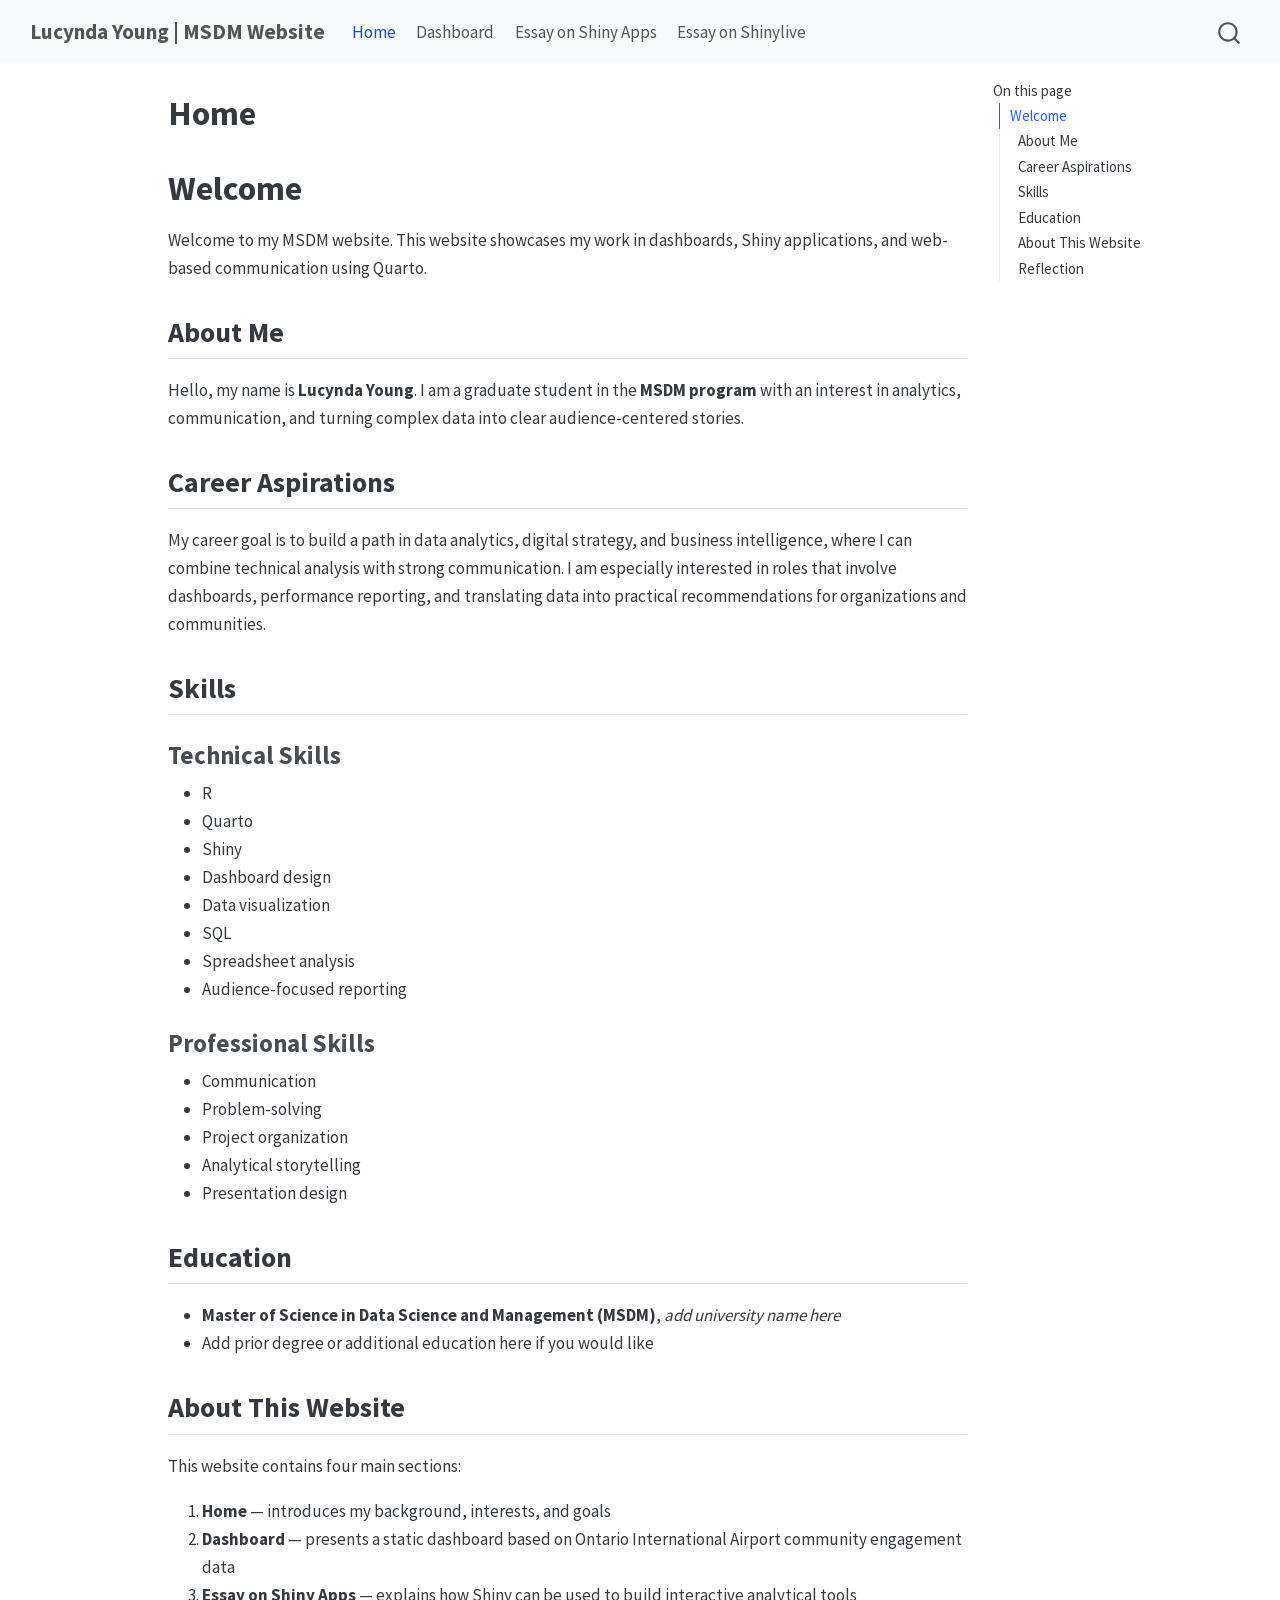
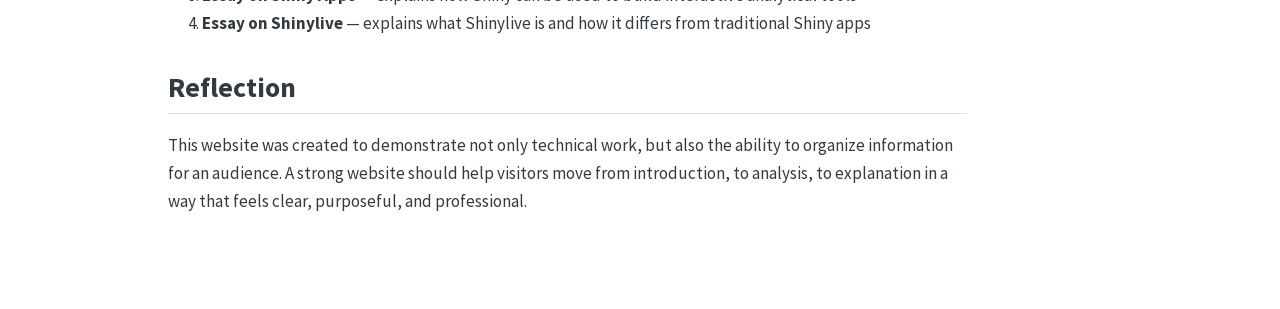
